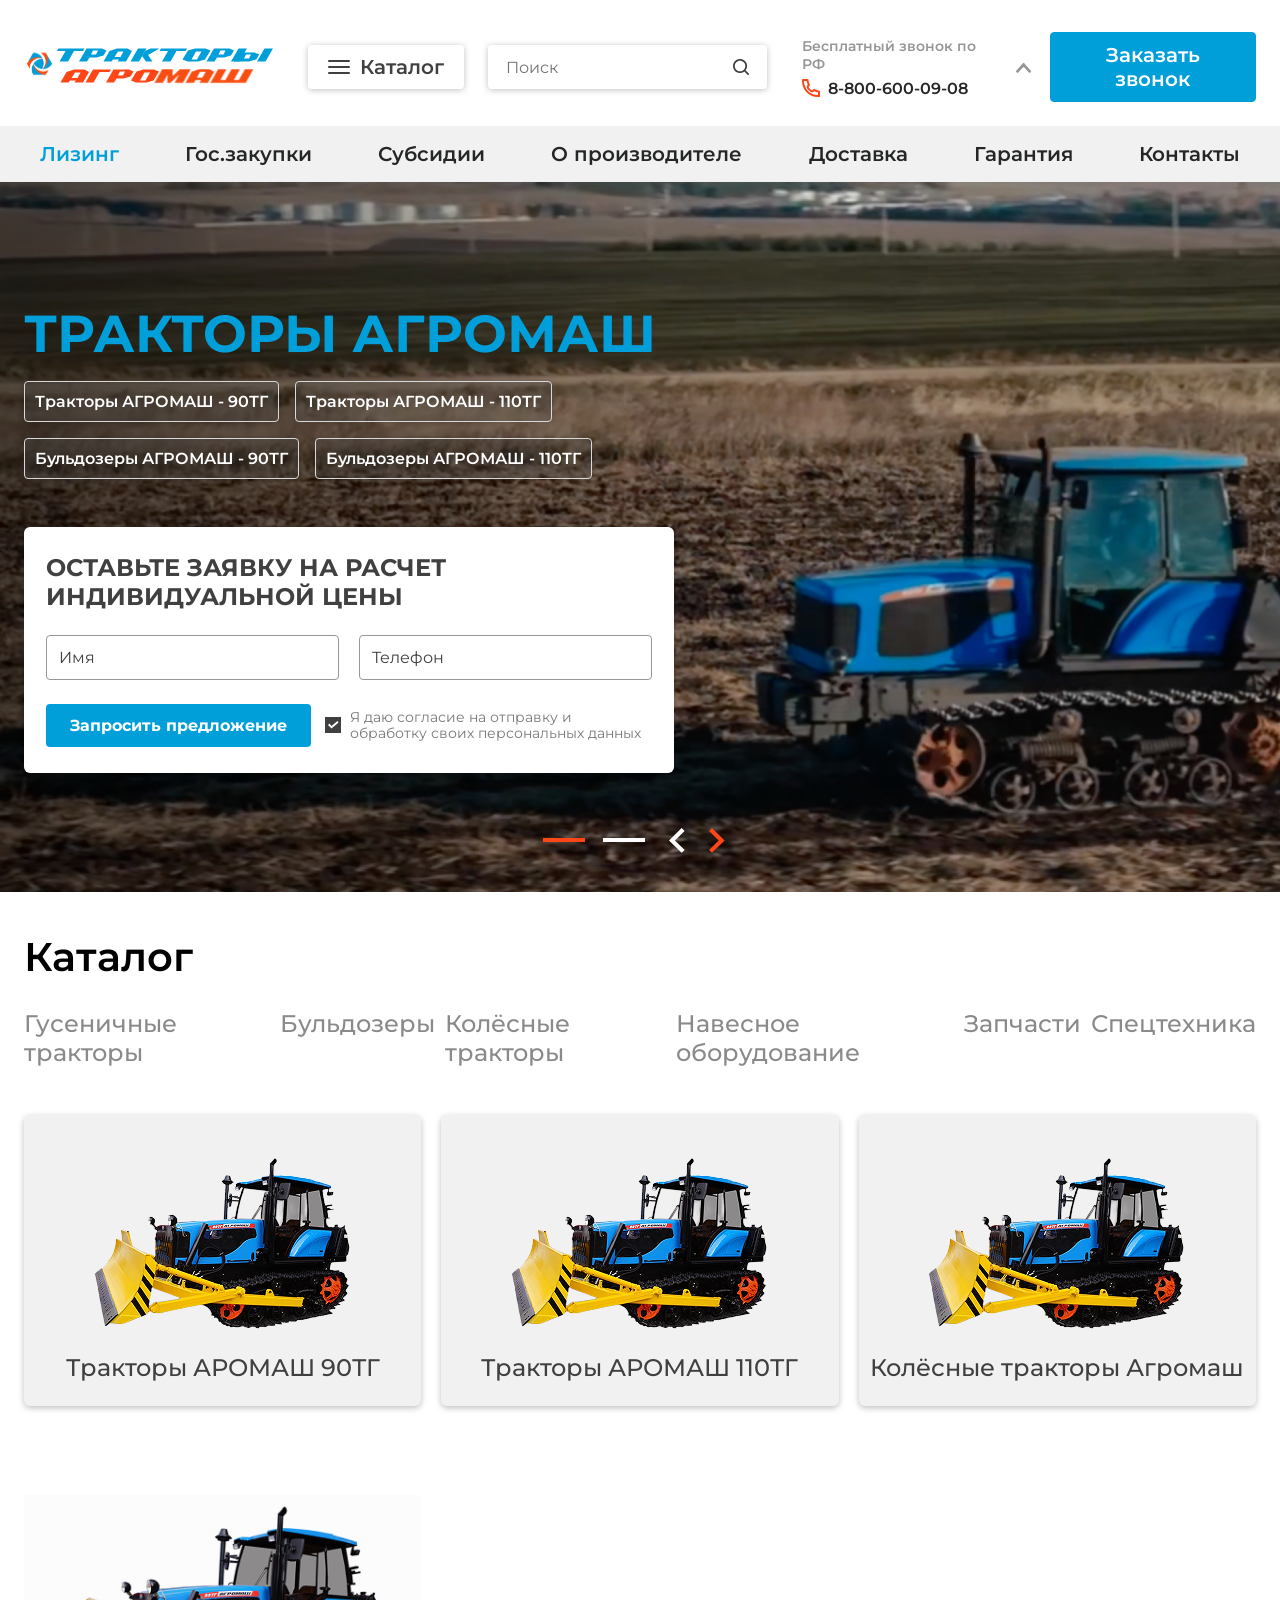
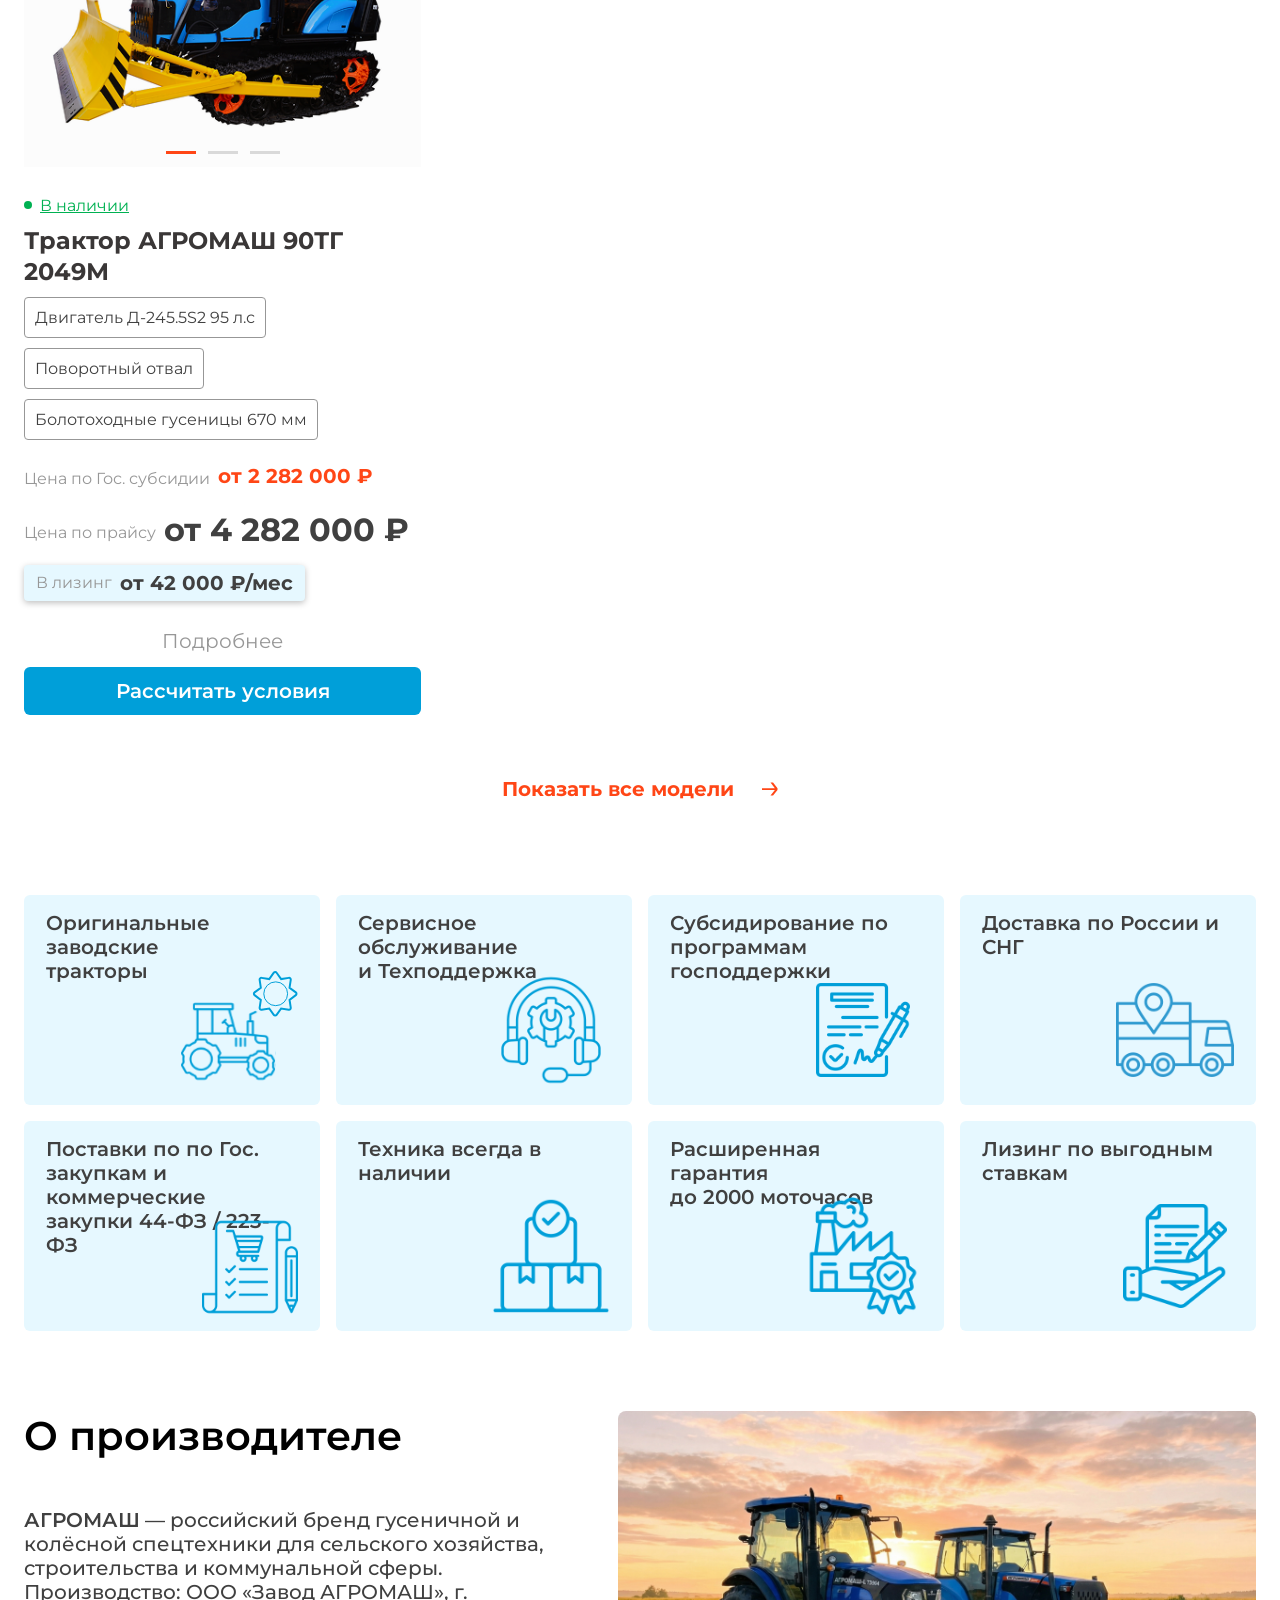
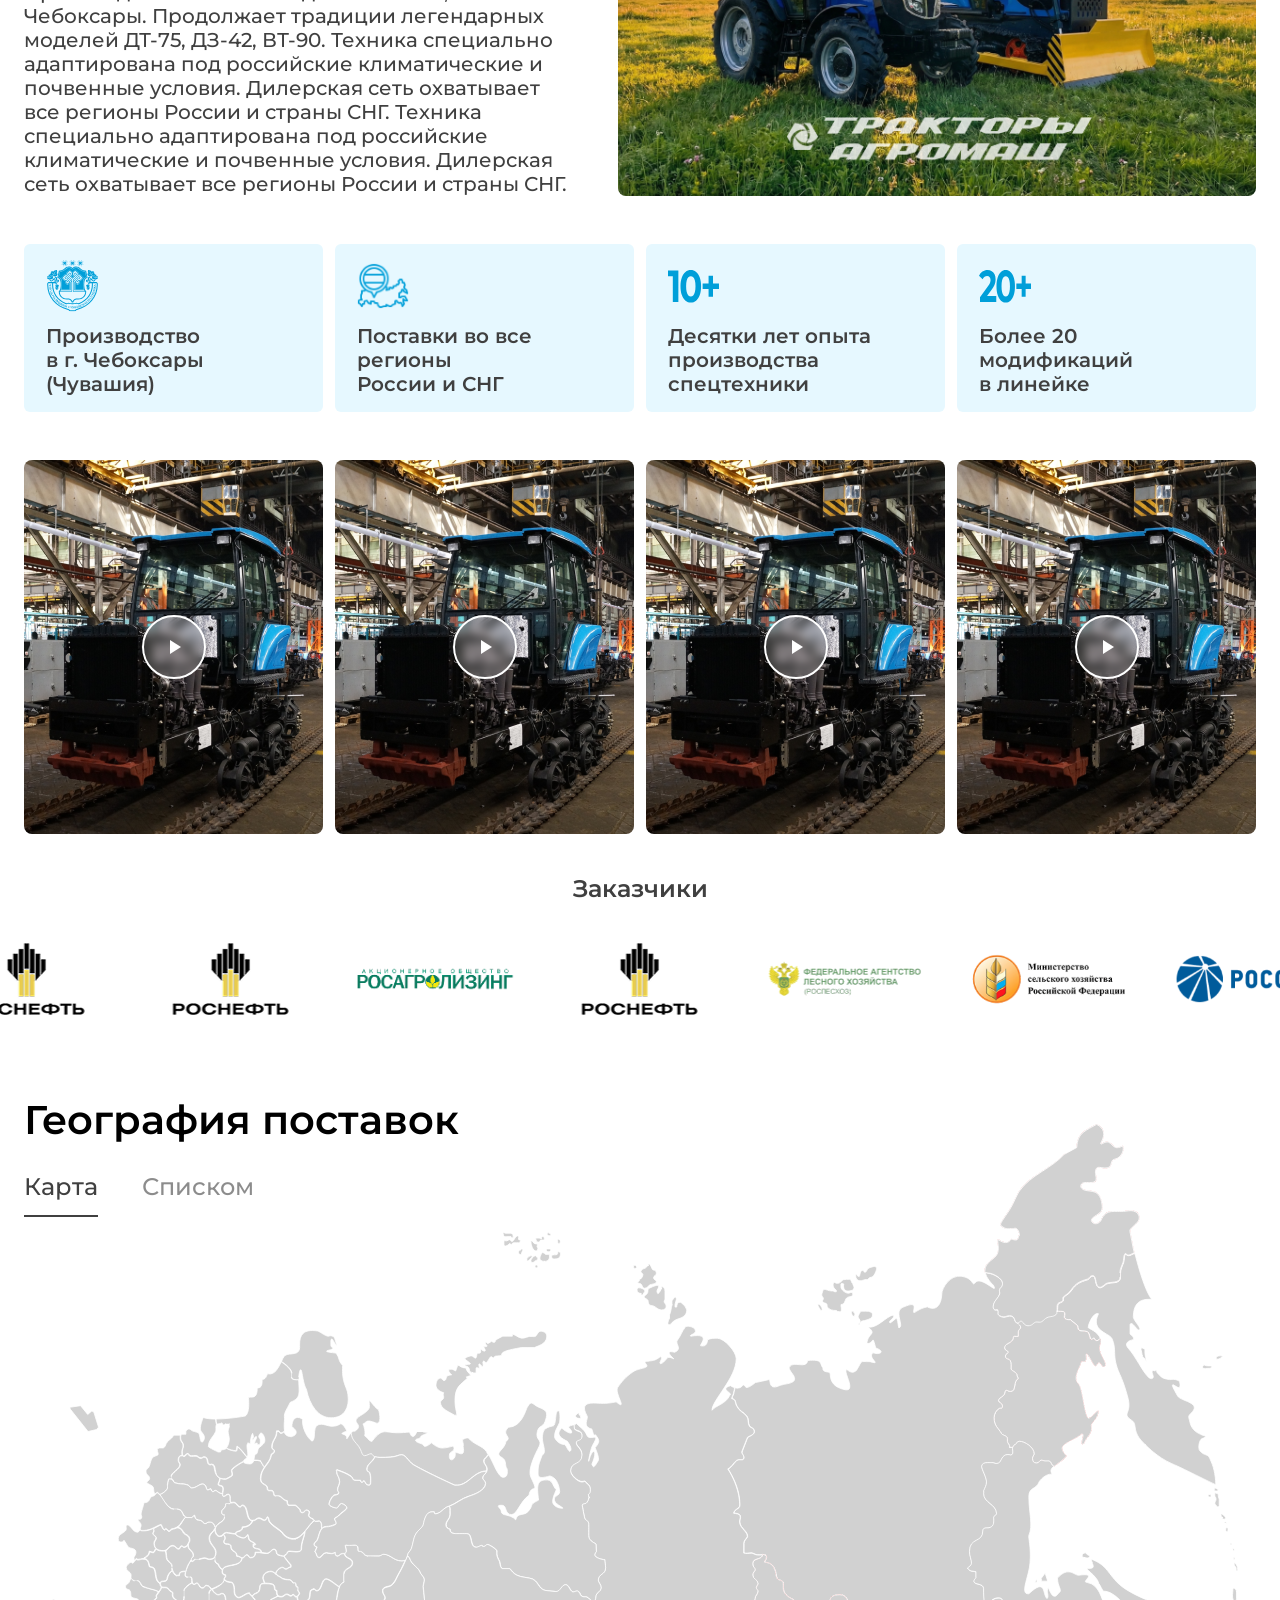
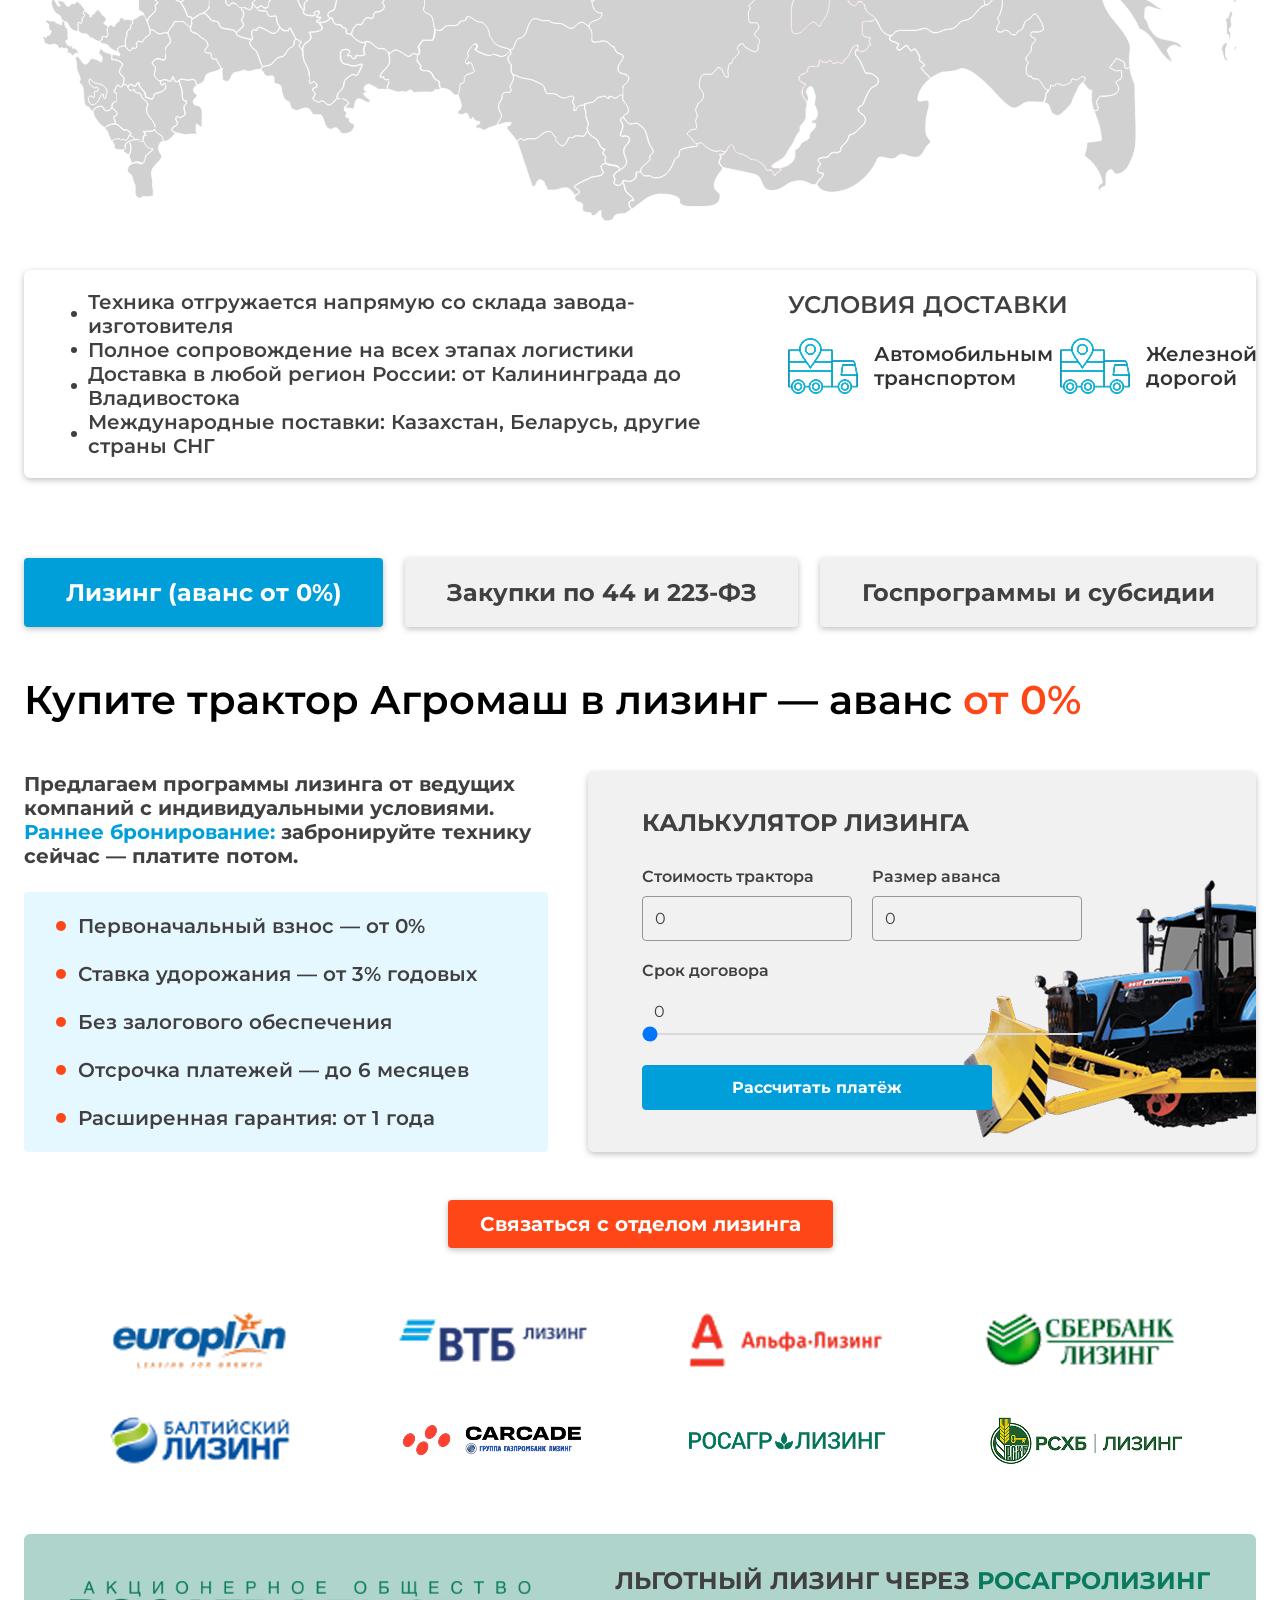
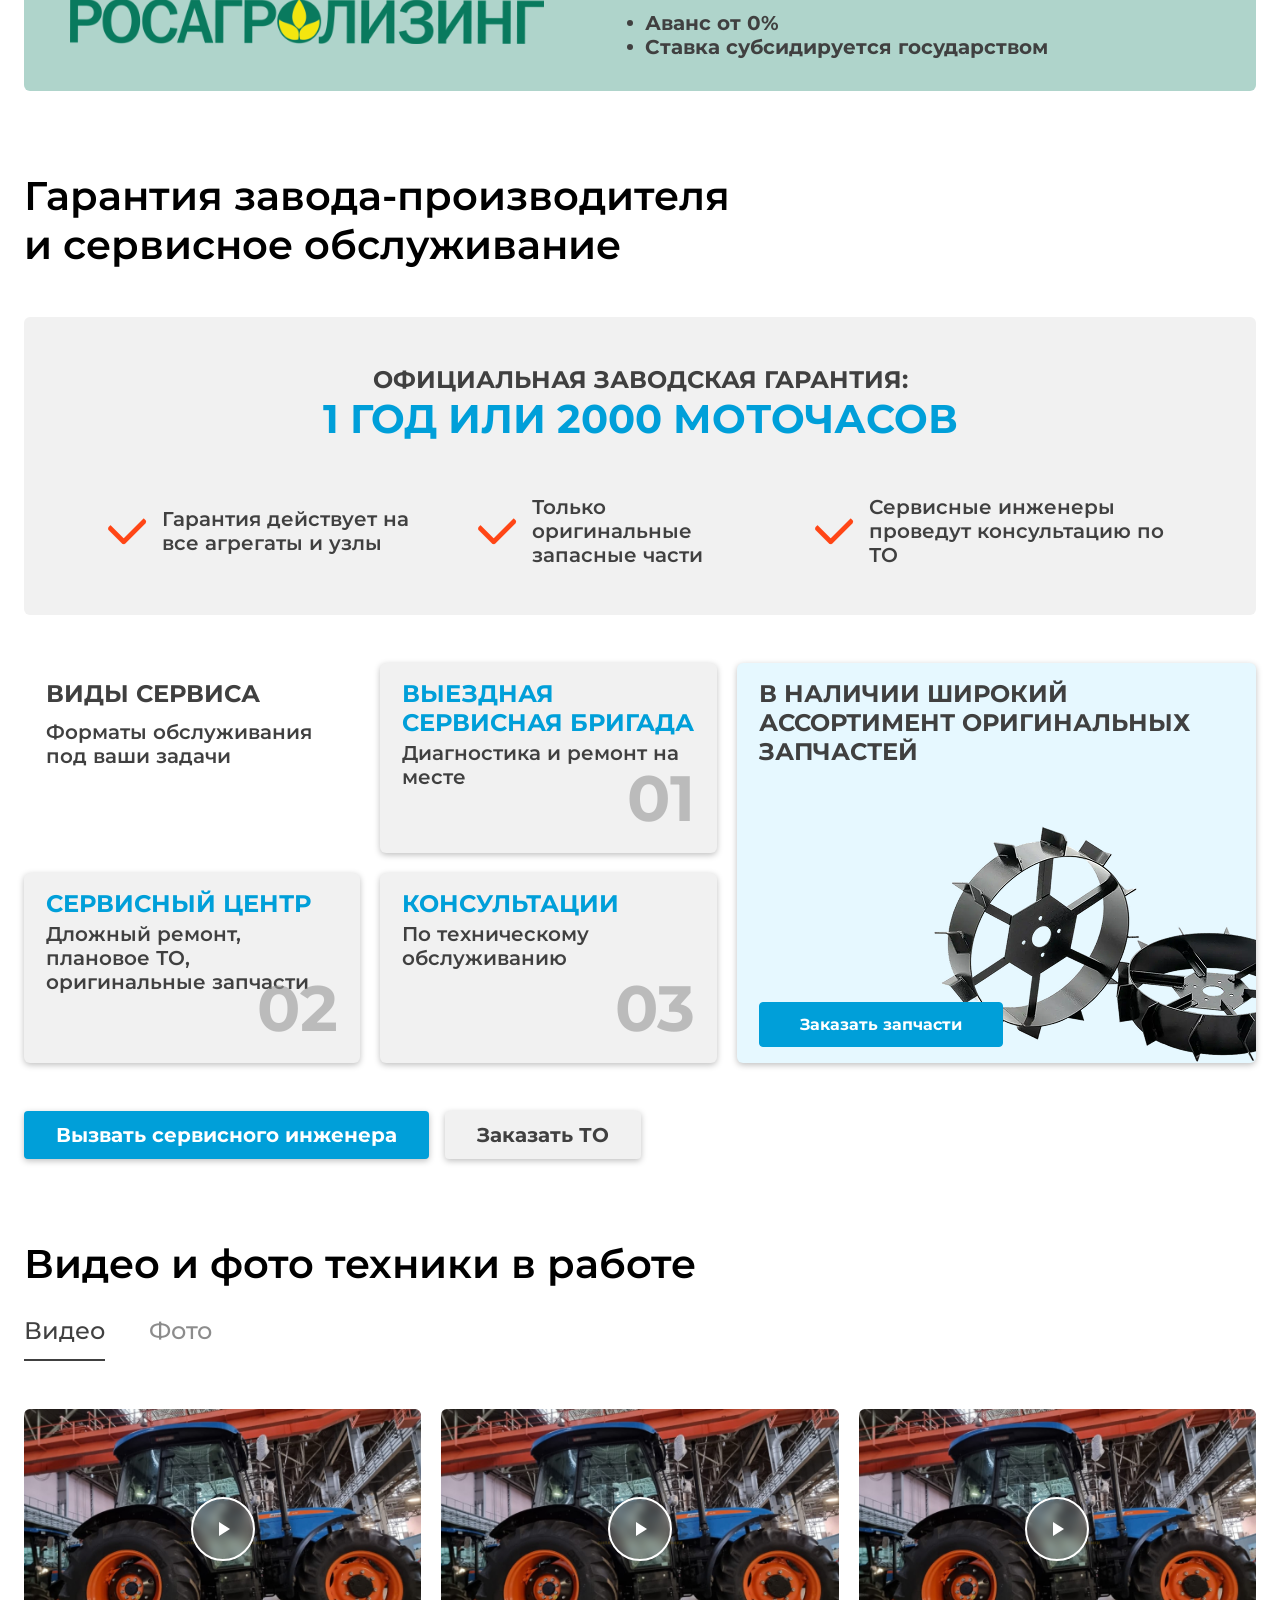
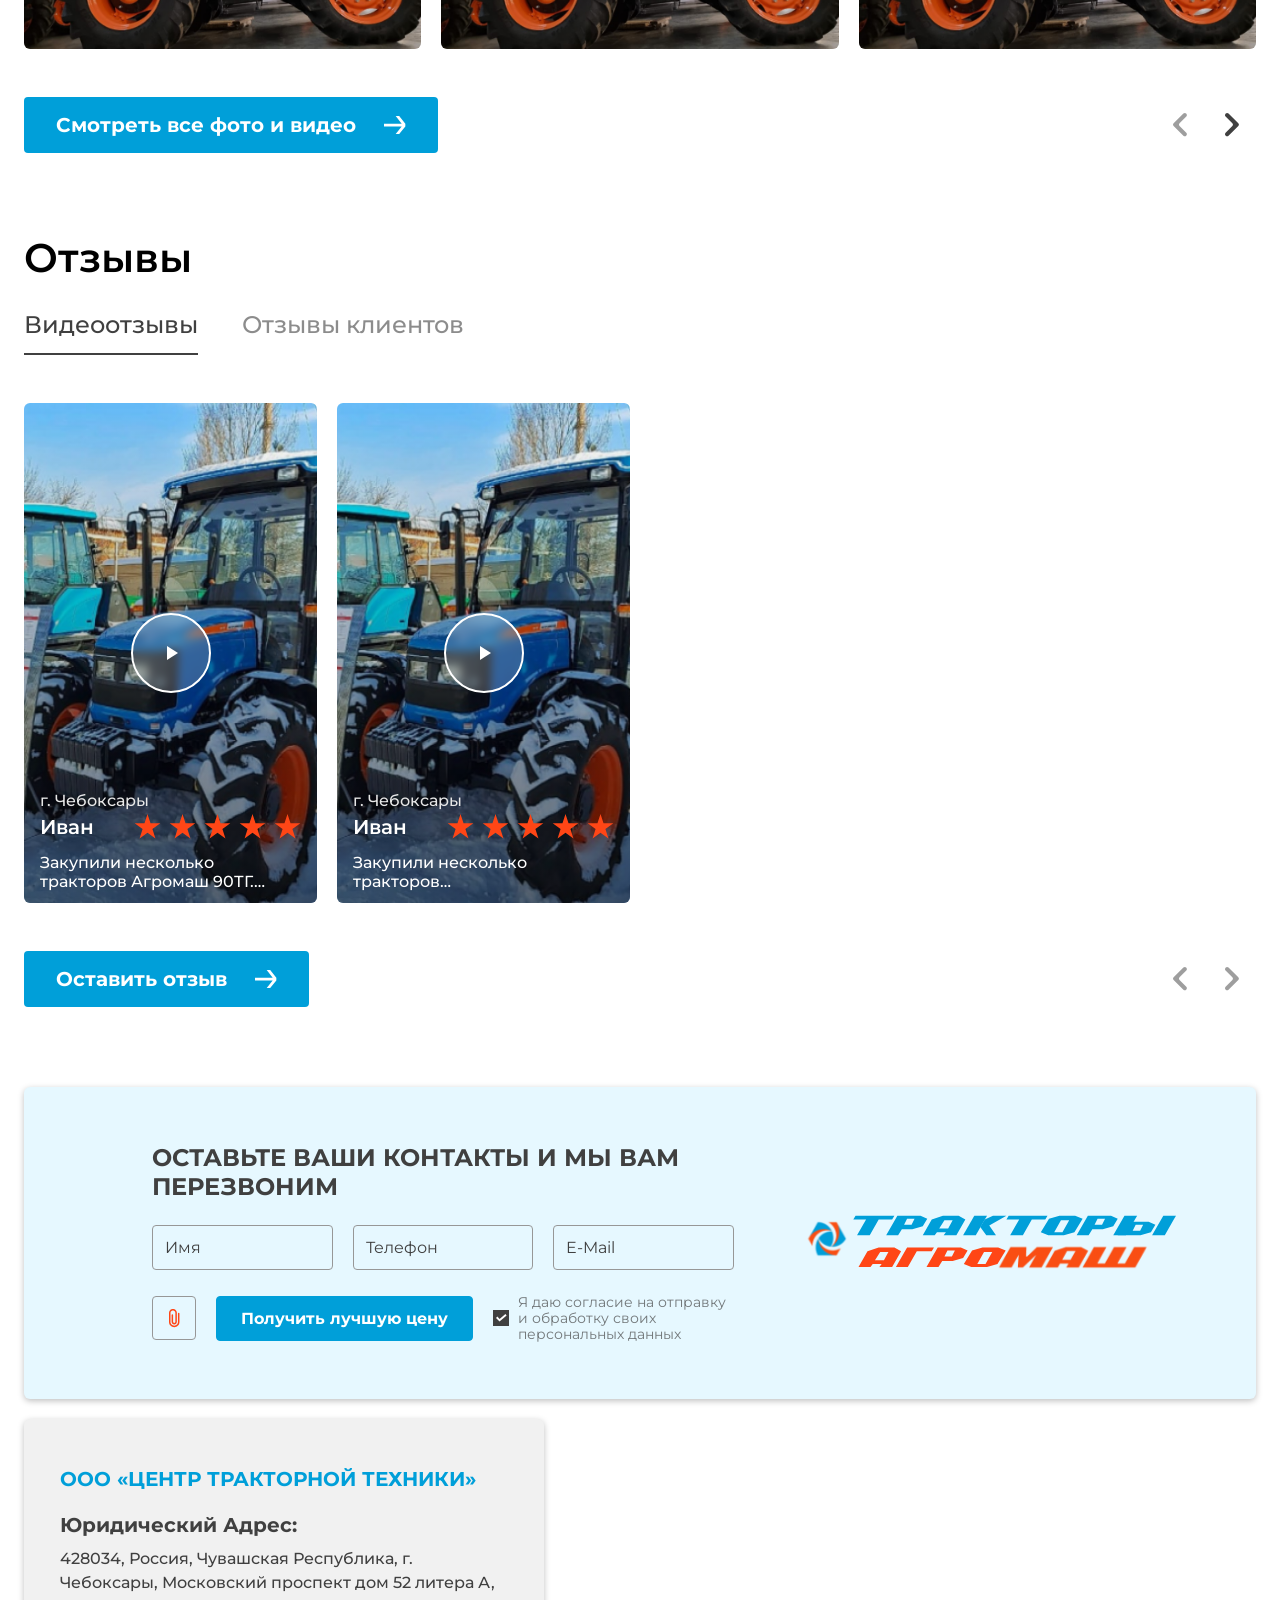
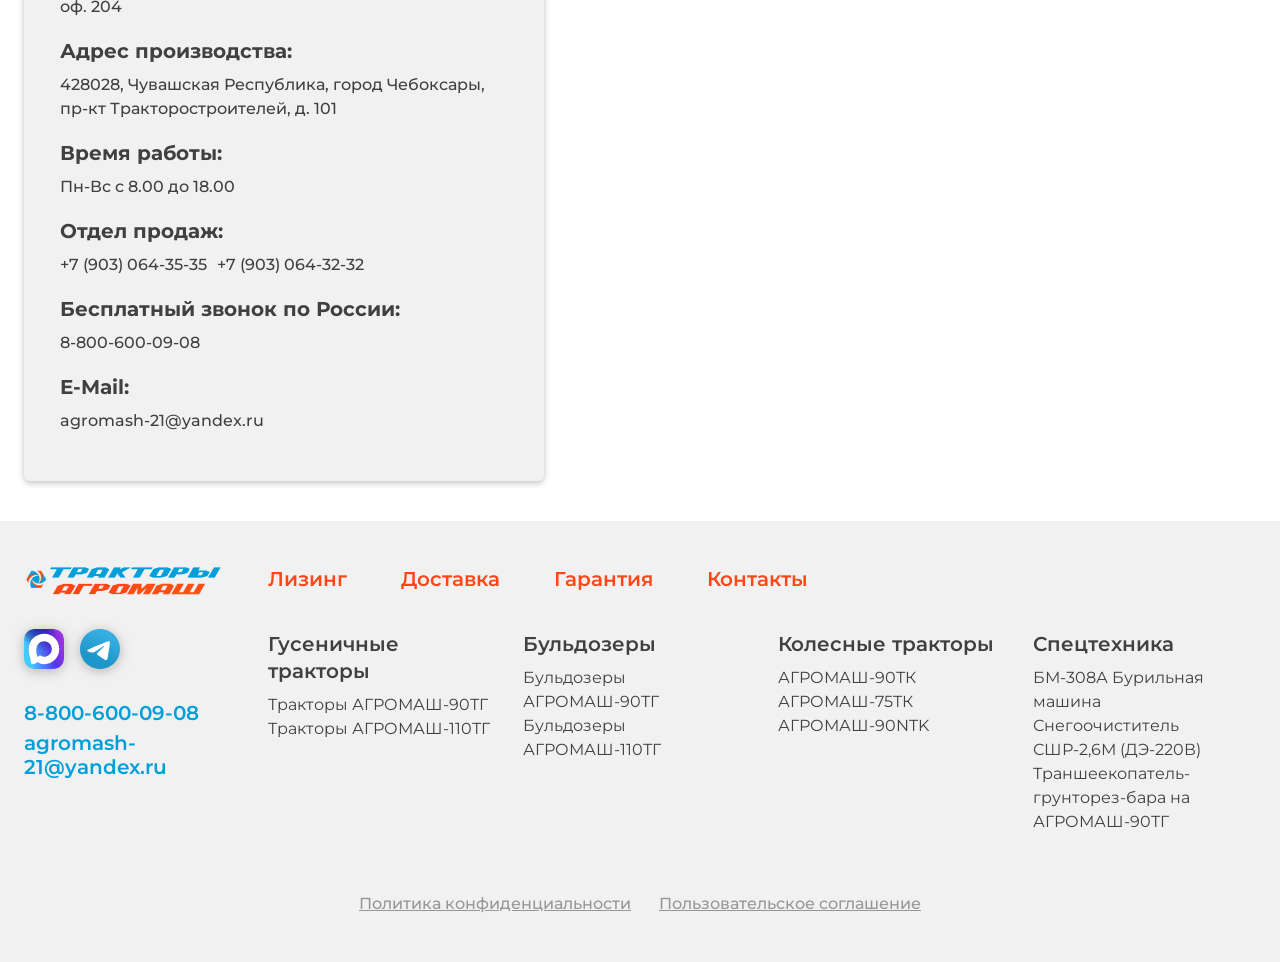
==== index.html @ cf1163f1 "upd 0.4" ====
<!DOCTYPE html>
<html lang="ru">
<head>
    <meta charset="UTF-8">
    <meta name="viewport" content="width=device-width, initial-scale=1.0">
    <title>Главная</title>
    <link rel="stylesheet" href="./assets/libs/swiper-bundle.min.css">
    <link rel="stylesheet" href="./css/main.css">
</head>
<body>
    <header class="header">
        <div class="header__wrapper">
            <div class="header__top">
                <div class="container">
                    <div class="header__top-wrapper">
                        <a href="/" class="header__logo">
                            <img src="./assets/img/icons/header-logo.svg" alt="Логотип">
                        </a>
                        <div class="header__top-middle">
                            <button class="header__catalog-trigger">
                                <div class="header__catalog-trigger-icon">
                                    <span></span>
                                    <span></span>
                                    <span></span>
                                </div>
                                <span class="header__catalog-trigger-text">Каталог</span>
                            </button>
                            <div class="header__search-wrapper">
                                <form action="" class="header-search header-search--desktop">
                                    <input type="text" name="q" placeholder="Поиск" class="header-search__input" autocomplete="off">
                                    <button class="header-search__btn"  type="submit">
                                        <svg width="16" height="16" viewBox="0 0 16 16" fill="none" xmlns="http://www.w3.org/2000/svg">
                                            <path d="M7.03137 12.3046C7.72386 12.3046 8.40956 12.1682 9.04934 11.9032C9.68911 11.6382 10.2704 11.2497 10.7601 10.7601C11.2497 10.2704 11.6382 9.68911 11.9032 9.04934C12.1682 8.40956 12.3046 7.72386 12.3046 7.03137C12.3046 6.33889 12.1682 5.65318 11.9032 5.01341C11.6382 4.37363 11.2497 3.79232 10.7601 3.30266C10.2704 2.813 9.68911 2.42458 9.04934 2.15957C8.40956 1.89457 7.72386 1.75817 7.03137 1.75817C5.63283 1.75817 4.29157 2.31374 3.30266 3.30266C2.31374 4.29157 1.75817 5.63283 1.75817 7.03137C1.75817 8.42991 2.31374 9.77117 3.30266 10.7601C4.29157 11.749 5.63283 12.3046 7.03137 12.3046ZM12.5858 11.3431L15.7321 14.4894C15.816 14.5706 15.8829 14.6676 15.9289 14.7748C15.9749 14.8821 15.999 14.9974 16 15.1141C16.0009 15.2308 15.9786 15.3465 15.9343 15.4545C15.8901 15.5625 15.8247 15.6606 15.7421 15.743C15.6596 15.8255 15.5614 15.8907 15.4534 15.9348C15.3453 15.9789 15.2296 16.0011 15.1129 16C14.9962 15.9989 14.8809 15.9746 14.7737 15.9284C14.6665 15.8823 14.5696 15.8153 14.4886 15.7313L11.3422 12.5849C9.9294 13.6816 8.15175 14.1987 6.37113 14.0308C4.59051 13.863 2.94078 13.0229 1.75778 11.6815C0.574778 10.3401 -0.0525668 8.59834 0.00345308 6.81071C0.059473 5.02308 0.794647 3.32398 2.05931 2.05931C3.32398 0.794647 5.02308 0.059473 6.81071 0.00345308C8.59834 -0.0525668 10.3401 0.574778 11.6815 1.75778C13.0229 2.94078 13.863 4.59051 14.0308 6.37113C14.1987 8.15175 13.6816 9.9294 12.5849 11.3422L12.5858 11.3431Z" />
                                        </svg>
                                    </button>
                                </form>
                            </div>
                        </div>
                        <div class="header__top-right">
                            <div class="header__contacts-wrapper">
                                <div class="header-contacts">
                                    <div class="header-contacts__top">
                                        <div class="header-contacts__item">
                                            <span class="header-contacts__item-label">Бесплатный звонок по РФ</span>
                                            <a href="" class="header-contacts__item-link phone">8-800-600-09-08</a>
                                        </div>
                                        <div class="header-contacts__top-trigger">
                                            <svg width="16" height="10" viewBox="0 0 16 10" fill="none" xmlns="http://www.w3.org/2000/svg">
                                                <path d="M14.5194 9.67608C14.1224 10.1181 13.4297 10.1185 13.0322 9.67689L8.39949 4.53025C8.00226 4.08895 7.31024 4.08895 6.91301 4.53025L2.2803 9.67689C1.88278 10.1185 1.19014 10.1181 0.793095 9.67608L0.256431 9.07858C-0.0849472 8.6985 -0.0849478 8.12222 0.25643 7.74214L6.91228 0.331781C7.30962 -0.110596 8.00288 -0.110596 8.40022 0.331782L15.0561 7.74215C15.3974 8.12222 15.3974 8.6985 15.0561 9.07858L14.5194 9.67608Z" fill="#979797" />
                                            </svg>
                                        </div>
                                    </div>
                                    <div class="header-contacts__dropdown">
                                        <div class="header-contacts__dropdown-wrapper">
                                            <div class="header-contacts__item">
                                                <span class="header-contacts__item-label">Отдел продаж</span>
                                                <a href="" class="header-contacts__item-link phone">+7 (903) 064-35-35</a>
                                                <a href="" class="header-contacts__item-link phone">+7 (903) 064-32-32</a>
                                            </div>
                                            <div class="header-contacts__item">
                                                <span class="header-contacts__item-label">E-Mail</span>
                                                <a href="" class="header-contacts__item-link email">agromash-21@yandex.ru</a>
                                            </div>
                                            <div class="header-contacts__item">
                                                <span class="header-contacts__item-label">Время работы</span>
                                                <span class="header-contacts__item-link time">Пн-Вс  с 8.00 до 18.00</span>
                                            </div>
                                            <ul class="header-social">
                                                <li class="header-social__item">
                                                    <a href="/">
                                                        <img src="./assets/img/icons/logo-max.svg" alt="MAX">
                                                    </a>
                                                </li>
                                                <li class="header-social__item">
                                                    <a href="/">
                                                        <img src="./assets/img/icons/logo-tg.svg" alt="TG">
                                                    </a>
                                                </li>
                                            </ul>
                                        </div>
                                    </div>
                                </div>
                            </div>
                            <button class="header__btn">Заказать звонок</button>
                            <button class="btn-menu">
                                <span></span>
                                <span></span>
                                <span></span>
                            </button>
                        </div>
                    </div>
                    
                    <!-- Menu -->
                    <div class="catalog-menu">
                        <div class="catalog-menu__wrapper">
                            <div class="catalog-menu__side">
                                <ul class="catalog-menu-section">
                                    <li class="catalog-menu-section__item">
                                        <a href="" class="catalog-menu-section__head">
                                            <span class="catalog-menu-section__head-name">Гусеничные тракторы</span>
                                        </a>
                                        <div class="catalog-menu__subsection">
                                            <div class="catalog-menu__subsection-wrapper">
                                                <div class="catalog-menu__subsection-list">
                                                    <div class="catalog-menu-subsection">
                                                        <a href="" class="catalog-menu-subsection__item">
                                                            <div class="catalog-menu-subsection__item-img">
                                                                <img src="./assets/img/other/subsection.png" alt="">
                                                            </div>
                                                            <span class="catalog-menu-subsection__item-name">Трансмиссия</span>
                                                        </a>
                                                        <a href="" class="catalog-menu-subsection__item">
                                                            <div class="catalog-menu-subsection__item-img">
                                                                <img src="./assets/img/other/subsection.png" alt="">
                                                            </div>
                                                            <span class="catalog-menu-subsection__item-name">Трансмиссия</span>
                                                        </a>
                                                    </div>
                                                </div>
                                            </div>
                                        </div>
                                    </li>
                                    <li class="catalog-menu-section__item">
                                        <a href="" class="catalog-menu-section__head">
                                            <span class="catalog-menu-section__head-name">Бульдозеры</span>
                                        </a>
                                        <div class="catalog-menu__subsection">
                                            <div class="catalog-menu__subsection-wrapper">
                                                <div class="catalog-menu__subsection-list">
                                                    
                                                </div>
                                            </div>
                                        </div>
                                    </li>
                                    <li class="catalog-menu-section__item">
                                        <a href="" class="catalog-menu-section__head">
                                            <span class="catalog-menu-section__head-name">Колёсные тракторы</span>
                                        </a>
                                        <div class="catalog-menu__subsection">
                                            <div class="catalog-menu__subsection-wrapper">
                                                <div class="catalog-menu__subsection-list">
                                                    
                                                </div>
                                            </div>
                                        </div>
                                    </li>
                                    <li class="catalog-menu-section__item">
                                        <a href="" class="catalog-menu-section__head">
                                            <span class="catalog-menu-section__head-name">Навесное оборудование</span>
                                        </a>
                                        <div class="catalog-menu__subsection">
                                            <div class="catalog-menu__subsection-wrapper">
                                                <div class="catalog-menu__subsection-list">
                                                    
                                                </div>
                                            </div>
                                        </div>
                                    </li>
                                    <li class="catalog-menu-section__item">
                                        <a href="" class="catalog-menu-section__head">
                                            <span class="catalog-menu-section__head-name">Запчасти</span>
                                        </a>
                                        <div class="catalog-menu__subsection">
                                            <div class="catalog-menu__subsection-wrapper">
                                                <div class="catalog-menu__subsection-list">
                                                    
                                                </div>
                                            </div>
                                        </div>
                                    </li>
                                    <li class="catalog-menu-section__item">
                                        <a href="" class="catalog-menu-section__head">
                                            <span class="catalog-menu-section__head-name">Спецтехника</span>
                                        </a>
                                        <div class="catalog-menu__subsection">
                                            <div class="catalog-menu__subsection-wrapper">
                                                <div class="catalog-menu__subsection-list">
                                                    
                                                </div>
                                            </div>
                                        </div>
                                    </li>
                                </ul>
                            </div>
                            <div class="catalog-menu__subsection catalog-menu__subsection--main">
                                <div class="catalog-menu__subsection-wrapper">
                                    <div class="catalog-menu__subsection-list">
                                        <div class="catalog-menu-subsection catalog-menu-subsection--main">
                                            <a href="" class="catalog-menu-subsection__item">
                                                <div class="catalog-menu-subsection__item-img">
                                                    <img src="./assets/img/other/menu-section-1.png" alt="">
                                                </div>
                                                <span class="catalog-menu-subsection__item-name">Трансмиссия1</span>
                                            </a>
                                            <a href="" class="catalog-menu-subsection__item">
                                                <div class="catalog-menu-subsection__item-img">
                                                    <img src="./assets/img/other/menu-section-2.png" alt="">
                                                </div>
                                                <span class="catalog-menu-subsection__item-name">Трансмиссия2</span>
                                            </a>
                                            <a href="" class="catalog-menu-subsection__item">
                                                <div class="catalog-menu-subsection__item-img">
                                                    <img src="./assets/img/other/menu-section-3.png" alt="">
                                                </div>
                                                <span class="catalog-menu-subsection__item-name">Трансмиссия2</span>
                                            </a>
                                        </div>
                                    </div>
                                </div>
                            </div>
                        </div>
                    </div>
                </div>
            </div>
            <div class="header__bottom">
                <div class="container">
                    <nav class="menu">
                        <ul class="menu-nav">
                            <li class="menu-nav__item">
                                <a href="" class="menu-nav__link menu-nav__link--active">Лизинг</a>
                            </li>
                            <li class="menu-nav__item">
                                <a href="" class="menu-nav__link">Гос.закупки</a>
                            </li>
                            <li class="menu-nav__item">
                                <a href="" class="menu-nav__link">Субсидии</a>
                            </li>
                            <li class="menu-nav__item">
                                <a href="" class="menu-nav__link">О производителе</a>
                            </li>
                            <li class="menu-nav__item">
                                <a href="" class="menu-nav__link">Доставка</a>
                            </li>
                            <li class="menu-nav__item">
                                <a href="" class="menu-nav__link">Гарантия</a>
                            </li>
                            <li class="menu-nav__item">
                                <a href="" class="menu-nav__link">Контакты</a>
                            </li>
                        </ul>
                    </nav>
                </div>
            </div>

        </div>
    </header>

    <main class="main">
        <section>
            <div class="hero">
                <div class="swiper hero-swiper">
                    <div class="swiper-wrapper hero-swiper__wrapper">
                        <div class="swiper-slide hero-swiper__slide">
                            <div class="hero__inner">
                                <div class="container">
                                    <div class="hero__content">
                                        <h2 class="hero__title">Тракторы АГРОМАШ</h2>
                                        <div class="hero__content-wrapper">
                                            <div class="hero__list-wrapper">
                                                <ul class="hero-list">
                                                    <li class="hero-list__item">
                                                        <a href="#" class="hero-list__link">
                                                            <span class="hero-list__link-text">Тракторы АГРОМАШ - 90ТГ</span>
                                                        </a>
                                                    </li>
                                                    <li class="hero-list__item">
                                                        <a href="#" class="hero-list__link">
                                                            <span class="hero-list__link-text">Тракторы АГРОМАШ - 110ТГ</span>
                                                        </a>
                                                    </li>
                                                    <li class="hero-list__item">
                                                        <a href="#" class="hero-list__link">
                                                            <span class="hero-list__link-text">Бульдозеры АГРОМАШ - 90ТГ</span>
                                                        </a>
                                                    </li>
                                                    <li class="hero-list__item">
                                                        <a href="#" class="hero-list__link">
                                                            <span class="hero-list__link-text">Бульдозеры АГРОМАШ - 110ТГ</span>
                                                        </a>
                                                    </li>
                                                </ul>
                                            </div>
                                            <div class="hero__form">
                                                <form action="#" class="hero-form">
                                                    <h3 class="hero-form__title">Оставьте заявку на расчет индивидуальной цены</h3>
                                                    <div class="hero-form__wrapper">
                                                        <div class="hero-form__item">
                                                            <input type="email" class="input hero-form__input" placeholder="Имя">
                                                        </div>
                                                        <div class="hero-form__item">
                                                            <input type="email" class="input hero-form__input" placeholder="Телефон">
                                                        </div>
                                                    </div>
                                                    <div class="hero-form__bottom">
                                                        <button class="hero-form__btn">Запросить предложение</button>
                                                        <div class="hero-form__checkbox">
                                                            <label class="checkbox">
                                                                <input type="checkbox" checked>
                                                                <span>Я даю согласие на отправку и обработку своих персональных данных</span>
                                                            </label>
                                                        </div>
                                                    </div>
                                                </form>
                                            </div>
                                        </div>
                                    </div>
                                </div>
                            </div>
                        </div>
                        <div class="swiper-slide hero-swiper__slide">
                            <div class="hero__inner">
                                <div class="container">
                                    <div class="hero__content">
                                        <h2 class="hero__title">Тракторы АГРОМАШ</h2>
                                        <div class="hero__content-wrapper">
                                            <div class="hero__list-wrapper">
                                                <ul class="hero-list">
                                                    <li class="hero-list__item">
                                                        <a href="#" class="hero-list__link">
                                                            <span class="hero-list__link-text">Тракторы АГРОМАШ - 90ТГ</span>
                                                        </a>
                                                    </li>
                                                    <li class="hero-list__item">
                                                        <a href="#" class="hero-list__link">
                                                            <span class="hero-list__link-text">Тракторы АГРОМАШ - 110ТГ</span>
                                                        </a>
                                                    </li>
                                                    <li class="hero-list__item">
                                                        <a href="#" class="hero-list__link">
                                                            <span class="hero-list__link-text">Бульдозеры АГРОМАШ - 90ТГ</span>
                                                        </a>
                                                    </li>
                                                    <li class="hero-list__item">
                                                        <a href="#" class="hero-list__link">
                                                            <span class="hero-list__link-text">Бульдозеры АГРОМАШ - 110ТГ</span>
                                                        </a>
                                                    </li>
                                                </ul>
                                            </div>
                                            <div class="hero__form">
                                                <form action="#" class="hero-form">
                                                    <h3 class="hero-form__title">Оставьте заявку на расчет индивидуальной цены</h3>
                                                    <div class="hero-form__wrapper">
                                                        <div class="hero-form__item">
                                                            <input type="email" class="input hero-form__input" placeholder="Имя">
                                                        </div>
                                                        <div class="hero-form__item">
                                                            <input type="email" class="input hero-form__input" placeholder="Телефон">
                                                        </div>
                                                    </div>
                                                    <div class="hero-form__bottom">
                                                        <button class="hero-form__btn">Запросить предложение</button>
                                                        <div class="hero-form__checkbox">
                                                            <label class="checkbox">
                                                                <input type="checkbox" checked>
                                                                <span>Я даю согласие на отправку и обработку своих персональных данных</span>
                                                            </label>
                                                        </div>
                                                    </div>
                                                </form>
                                            </div>
                                        </div>
                                    </div>
                                </div>
                            </div>
                        </div>
                    </div>

                    <div class="hero-swiper__bottom">
                        <div class="swiper-pagination hero-swiper-pagination"></div>
                        <div class="hero-swiper__bottom-group">
                            <div class="hero-swiper-btn hero-swiper-btn--prev">
                                <svg width="16" height="25" viewBox="0 0 16 25" fill="none" xmlns="http://www.w3.org/2000/svg">
                                    <path d="M15.6229 21.9215L5.96663 12.4201L15.6229 2.91872L12.6501 0L0 12.4201L12.6501 24.8402L15.6229 21.9215Z" />
                                </svg>
                            </div>
                            <div class="hero-swiper-btn hero-swiper-btn--next">
                                <svg width="16" height="25" viewBox="0 0 16 25" fill="none" xmlns="http://www.w3.org/2000/svg">
                                    <path d="M0.000168111 2.91873L9.65641 12.4201L0.000168111 21.9215L2.97294 24.8402L15.623 12.4201L2.97294 1.90735e-06L0.000168111 2.91873Z" />
                                </svg>
                            </div>
                        </div>
                    </div>
                </div>
            </div>
        </section>

        <section class="section">
            <div class="container">
                <h2>Каталог</h2>
                <div class="container__inner">
                    <div class="main-sections">
                        <div class="main-sections__wrapper">
                            <div class="main-sections__top">
                                <ul class="main-sections__list">
                                    <li class="main-sections__item">
                                        <a href="#" class="main-sections__link">
                                            <span class="main-sections__link-text">Гусеничные тракторы</span>
                                        </a>
                                    </li>
                                    <li class="main-sections__item">
                                        <a href="#" class="main-sections__link">
                                            <span class="main-sections__link-text">Бульдозеры</span>
                                        </a>
                                    </li>
                                    <li class="main-sections__item">
                                        <a href="#" class="main-sections__link">
                                            <span class="main-sections__link-text">Колёсные тракторы</span>
                                        </a>
                                    </li>
                                    <li class="main-sections__item">
                                        <a href="#" class="main-sections__link">
                                            <span class="main-sections__link-text">Навесное оборудование</span>
                                        </a>
                                    </li>
                                    <li class="main-sections__item">
                                        <a href="#" class="main-sections__link">
                                            <span class="main-sections__link-text">Запчасти </span>
                                        </a>
                                    </li>
                                    <li class="main-sections__item">
                                        <a href="#" class="main-sections__link">
                                            <span class="main-sections__link-text">Спецтехника</span>
                                        </a>
                                    </li>
                                </ul>
                            </div>
                            <div class="main-sections__content">
                                <a href="" class="section-card">
                                    <div class="section-card__image">
                                        <img src="../assets/img/other/section-card.png" alt="">
                                    </div>
                                    <span class="section-card__text">Тракторы АРОМАШ 90ТГ</span>
                                </a>
                                <a href="" class="section-card">
                                    <div class="section-card__image">
                                        <img src="../assets/img/other/section-card.png" alt="">
                                    </div>
                                    <span class="section-card__text">Тракторы АРОМАШ 110ТГ</span>
                                </a>
                                <a href="" class="section-card">
                                    <div class="section-card__image">
                                        <img src="../assets/img/other/section-card.png" alt="">
                                    </div>
                                    <span class="section-card__text">Колёсные тракторы Агромаш</span>
                                </a>
                            </div>
                        </div>
                    </div>
                </div>
            </div>
        </section>

        <!-- Catalog Block -->
        <section class="section">
            <div class="container">
                <div class="catalog">
                    <div class="catalog__grid">
                        <!-- Card 1 -->
                        <div class="catalog-card">
                            <div class="catalog-card__gallery">
                                <div class="catalog-card__images">
                                    <img src="../assets/img/other/catalog-card.png" alt="Трактор АГРОМАШ 90ТГ 2049М" class="catalog-card__image catalog-card__image--active">
                                    <img src="../assets/img/other/catalog-card.png" alt="Вид сбоку" class="catalog-card__image">
                                    <img src="../assets/img/other/catalog-card.png" alt="Вид сзади" class="catalog-card__image">
                                </div>
                                <div class="catalog-card__zones">
                                    <div class="catalog-card__zone" data-index="0"></div>
                                    <div class="catalog-card__zone" data-index="1"></div>
                                    <div class="catalog-card__zone" data-index="2"></div>
                                </div>
                                <div class="catalog-card__pagination">
                                    <div class="catalog-card__dot catalog-card__dot--active"></div>
                                    <div class="catalog-card__dot"></div>
                                    <div class="catalog-card__dot"></div>
                                </div>
                            </div>
                            <div class="catalog-card__body">
                                <div class="catalog-card__top">
                                    <div class="catalog-card__status">В наличии</div>
                                    <h3 class="catalog-card__title">Трактор АГРОМАШ 90ТГ 2049М</h3>
                                    <ul class="catalog-card__features">
                                        <li class="catalog-card__feature">Двигатель Д-245.5S2 95 л.с</li>
                                        <li class="catalog-card__feature">Поворотный отвал</li>
                                        <li class="catalog-card__feature">Болотоходные гусеницы 670 мм</li>
                                    </ul>
                                </div>
                                <div class="catalog-card__prices">
                                    <div class="catalog-card__price-item">
                                        <p class="catalog-card__price-item-wrap">
                                            <span class="catalog-card__price-label">Цена по Гос. субсидии</span>
                                            <span class="catalog-card__price-value catalog-card__price-value--accent">от 2 282 000 ₽</span>
                                        </p>
                                    </div>
                                    <div class="catalog-card__price-item catalog-card__price-item--main">
                                        <p class="catalog-card__price-item-wrap">
                                            <span class="catalog-card__price-label">Цена по прайсу</span>
                                            <span class="catalog-card__price-value">от 4 282 000 ₽</span>
                                        </p>
                                    </div>
                                    <div class="catalog-card__leasing">
                                        <span class="catalog-card__leasing-label">В лизинг</span>
                                        <span class="catalog-card__leasing-value">от 42 000 ₽/мес</span>
                                    </div>
                                </div>
                                <div class="catalog-card__footer">
                                    <a href="#" class="catalog-card__more">Подробнее</a>
                                    <button class="btn catalog-card__btn">Рассчитать условия</button>
                                </div>
                            </div>
                        </div>
                    </div>
                    <div class="catalog__footer">
                        <a href="#" class="catalog__show-all">
                            Показать все модели
                            <svg width="22" height="18" viewBox="0 0 22 18" fill="none" xmlns="http://www.w3.org/2000/svg">
                                <path d="M0 7.81842V10.4851H17.6906L11.6906 18H15.1906L21.3333 10.4851V7.81842L15.1906 0H11.6906L17.6906 7.81842H0Z" fill="#FF4616" />
                            </svg>
                        </a>
                    </div>
                </div>
            </div>
        </section>

        <!-- Features Block -->
        <section class="section">
            <div class="container">
                <div class="features">
                    <div class="features__grid">
                        <div class="features-card">
                            <h3 class="features-card__title">Оригинальные заводские<br>тракторы</h3>
                            <img src="../assets/img/icons/feature-1.svg" alt="" class="features-card__icon">
                        </div>
                        <div class="features-card">
                            <h3 class="features-card__title">Сервисное обслуживание<br>и Техподдержка</h3>
                            <img src="../assets/img/icons/feature-2.svg" alt="" class="features-card__icon">
                        </div>
                        <div class="features-card">
                            <h3 class="features-card__title">Субсидирование по<br>программам господдержки</h3>
                            <img src="../assets/img/icons/feature-3.svg" alt="" class="features-card__icon">
                        </div>
                        <div class="features-card">
                            <h3 class="features-card__title">Доставка по России и СНГ</h3>
                            <img src="../assets/img/icons/feature-4.svg" alt="" class="features-card__icon">
                        </div>
                        <div class="features-card">
                            <h3 class="features-card__title">Поставки по по Гос.<br>закупкам и коммерческие<br>закупки 44-ФЗ / 223-ФЗ</h3>
                            <img src="../assets/img/icons/feature-5.svg" alt="" class="features-card__icon">
                        </div>
                        <div class="features-card">
                            <h3 class="features-card__title">Техника всегда в наличии</h3>
                            <img src="../assets/img/icons/feature-6.svg" alt="" class="features-card__icon">
                        </div>
                        <div class="features-card">
                            <h3 class="features-card__title">Расширенная гарантия<br>до 2000 моточасов</h3>
                            <img src="../assets/img/icons/feature-7.svg" alt="" class="features-card__icon">
                        </div>
                        <div class="features-card">
                            <h3 class="features-card__title">Лизинг по выгодным<br>ставкам</h3>
                            <img src="../assets/img/icons/feature-8.svg" alt="" class="features-card__icon">
                        </div>
                    </div>
                </div>
            </div>
        </section>

        <!-- о производителе -->
        <section class="section">
            <div class="container">
                <div class="about">
                    <div class="about__top">
                        <div class="about__top-left">
                            <h2>О производителе</h2>
                            <div class="about__top-text">
                                <p>
                                    <span>АГРОМАШ</span> — российский бренд гусеничной и колёсной спецтехники для сельского хозяйства, строительства и коммунальной сферы.
                                    Производство: ООО «Завод АГРОМАШ», г. Чебоксары.
                                    Продолжает традиции легендарных моделей ДТ-75, ДЗ-42, ВТ-90.
                                    Техника специально адаптирована под российские климатические и почвенные условия.
                                    Дилерская сеть охватывает все регионы России и страны СНГ. Техника специально адаптирована под российские климатические и почвенные условия.
                                    Дилерская сеть охватывает все регионы России и страны СНГ.
                                </p>
                            </div>
                        </div>
                        <div class="about__top-right">
                            <img src="./assets/img/other/about-img.png" alt="Тракторы АГРОМАШ" class="about__top-image">
                        </div>
                    </div>

                    <div class="about__stats">
                        <div class="about-stat">
                            <img src="../assets/img/icons/about-stats-1.svg" alt="" class="about-stat__icon">
                            <p class="about-stat__text">Производство<br>в г. Чебоксары (Чувашия)</p>
                        </div>
                        <div class="about-stat">
                            <img src="../assets/img/icons/about-stats-2.svg" alt="" class="about-stat__icon">
                            <p class="about-stat__text">Поставки во все регионы<br>России и СНГ</p>
                        </div>
                        <div class="about-stat">
                            <img src="../assets/img/icons/about-stats-3.svg" alt="" class="about-stat__icon">
                            <p class="about-stat__text">Десятки лет опыта<br>производства спецтехники</p>
                        </div>
                        <div class="about-stat">
                            <img src="../assets/img/icons/about-stats-4.svg" alt="" class="about-stat__icon">
                            <p class="about-stat__text">Более 20 модификаций<br>в линейке</p>
                        </div>
                    </div>

                    <div class="about__media">
                        <div class="about-video">
                            <img src="../assets/img/other/about-video.png" alt="" class="about-video__thumb">
                            <button class="about-video__play">
                                <svg viewBox="0 0 24 24" xmlns="http://www.w3.org/2000/svg"><path d="M8 5v14l11-7z"/></svg>
                            </button>
                        </div>
                        <div class="about-video">
                            <img src="../assets/img/other/about-video.png" alt="" class="about-video__thumb">
                            <button class="about-video__play">
                                <svg viewBox="0 0 24 24" xmlns="http://www.w3.org/2000/svg"><path d="M8 5v14l11-7z"/></svg>
                            </button>
                        </div>
                        <div class="about-video">
                            <img src="../assets/img/other/about-video.png" alt="" class="about-video__thumb">
                            <button class="about-video__play">
                                <svg viewBox="0 0 24 24" xmlns="http://www.w3.org/2000/svg"><path d="M8 5v14l11-7z"/></svg>
                            </button>
                        </div>
                        <div class="about-video">
                            <img src="../assets/img/other/about-video.png" alt="" class="about-video__thumb">
                            <button class="about-video__play">
                                <svg viewBox="0 0 24 24" xmlns="http://www.w3.org/2000/svg"><path d="M8 5v14l11-7z"/></svg>
                            </button>
                        </div>
                    </div>
                </div>
            </div>
        </section>

        <!-- Партнеры -->
        <section>
            <div class="partners">
                <h2 class="partners__title">Заказчики</h2>
                <div class="partners__wrapper">
                    <div class="swiper partners-swiper">
                        <div class="swiper-wrapper">
                            <div class="swiper-slide partners-swiper__slide"><img src="../assets/img/other/partners-1.png" alt="Газпром" class="partners-swiper__icon"></div>
                            <div class="swiper-slide partners-swiper__slide"><img src="../assets/img/other/partners-2.png" alt="Минсельхоз" class="partners-swiper__icon"></div>
                            <div class="swiper-slide partners-swiper__slide"><img src="../assets/img/other/partners-3.png" alt="Росагролизинг" class="partners-swiper__icon"></div>
                            <div class="swiper-slide partners-swiper__slide"><img src="../assets/img/other/partners-4.png" alt="Рослесхоз" class="partners-swiper__icon"></div>
                            <div class="swiper-slide partners-swiper__slide"><img src="../assets/img/other/partners-5.png" alt="Россети" class="partners-swiper__icon"></div>
                            <div class="swiper-slide partners-swiper__slide"><img src="../assets/img/other/partners-1.png" alt="Роснефть" class="partners-swiper__icon"></div>
                            <div class="swiper-slide partners-swiper__slide"><img src="../assets/img/other/partners-2.png" alt="Транснефть" class="partners-swiper__icon"></div>
                            <div class="swiper-slide partners-swiper__slide"><img src="../assets/img/other/partners-2.png" alt="Транснефть" class="partners-swiper__icon"></div>
                            <div class="swiper-slide partners-swiper__slide"><img src="../assets/img/other/partners-2.png" alt="Транснефть" class="partners-swiper__icon"></div>
                        </div>
                    </div>
                </div>
            </div>  
        </section>

        <!-- География поставок -->
        <section class="section">
            <div class="container">
                <h2>География поставок</h2>
                <div class="container__inner">
                    <div class="tabs tabs-type-1">
                        <ul class="tabs__list">
                            <li class="active-tab">Карта</li>
                            <li>Списком</li>
                        </ul>
                        <ul class="tabs__wrapper">
                            <li class="tabs__content active">
                                <div class="map-content">
                                    <svg class="map__svg" width="1197" height="699" viewBox="0 0 1197 699" fill="none" xmlns="http://www.w3.org/2000/svg">
                                        <path d="M78.0206 495.072C77.5037 495.194 77.0739 495.675 77.1777 496.226C77.1951 496.804 77.5878 497.433 77.2681 497.983C76.8396 498.453 76.2462 498.718 75.7163 499.048C75.0278 499.7 74.3512 500.368 73.6852 501.043C73.0474 501.727 72.8144 502.653 72.4168 503.473C72.2646 503.771 71.99 503.513 71.8316 503.372C71.4442 503.176 70.963 503.515 70.6088 503.184C70.0113 502.744 69.734 501.847 68.9266 501.728C68.0881 501.753 67.5031 502.478 66.9734 503.043C66.0382 504.085 65.3088 505.361 65.3091 506.794C65.3073 507.475 65.2523 508.181 65.2146 508.872C65.1967 509.485 65.7225 509.863 66.07 510.289C66.468 510.842 66.138 511.58 65.7298 512.027C65.2821 512.544 65.3461 513.252 65.3228 513.884C65.2464 514.364 64.6657 514.348 64.31 514.226C63.1833 513.917 62.0023 513.304 60.8171 513.691C60.3796 513.811 59.8865 514.185 60.0429 514.697C60.1549 515.239 60.6129 515.881 60.1916 516.398C59.6878 517.019 59.2731 517.765 58.5115 518.11C58.1411 518.305 57.7511 518.461 57.3555 518.597C58.2874 519.44 59.4147 520.041 60.5322 520.602C61.1412 520.93 61.8228 521.134 62.5194 521.051C63.3433 520.97 64.2314 521.039 64.9092 521.566C66.577 522.661 67.6184 524.437 69.1079 525.725C70.7289 526.773 72.4433 527.676 74.2557 528.365C74.7922 528.591 75.3169 528.847 75.8117 529.154C75.4193 527.83 75.1795 526.275 75.9664 525.043C76.3939 524.34 77.1414 523.935 77.8726 523.626C78.2409 523.316 78.6988 523.555 79.1126 523.55C80.0532 523.43 80.6968 522.453 81.6941 522.544C82.4313 522.532 83.0327 523.072 83.4618 523.618C83.3732 521.945 83.216 520.273 83.1863 518.598C83.2412 516.971 83.3244 515.261 84.1334 513.804C84.4469 513.096 84.9925 512.404 84.9119 511.591C84.7038 511.144 84.5944 510.652 84.6556 510.157C84.7859 509.004 85.18 507.81 86.0098 506.969C86.3083 506.647 86.7518 506.573 87.1692 506.615C87.7555 506.649 88.2365 506.162 88.2741 505.59C88.4541 504.442 88.0378 503.211 88.5328 502.116C88.9777 501.377 89.8378 501.097 90.4769 500.579C90.8656 500.216 90.477 499.711 90.4087 499.296C90.1845 498.602 90.265 497.804 90.7411 497.231C90.8257 497.063 91.1427 496.826 91.0934 496.714C89.6714 496.871 88.2147 496.944 86.8102 496.605C85.6569 496.292 84.3883 496.168 83.3151 496.797C83.0328 496.977 82.6021 497.151 82.3487 496.827C81.7273 496.265 81.4827 495.287 80.6144 495.013C79.7849 494.743 78.8491 494.851 78.0206 495.072Z" fill="#d1d1d1" stroke="#fff" stroke-width="0.8" stroke-linecap="round"></path>
                                        <path d="M42.7806 488.017C42.0299 488.471 41.6737 489.335 41.2492 490.066C41.0251 490.291 41.4521 490.416 41.5723 490.554C42.0613 490.931 42.7555 491.263 42.8681 491.932C42.835 492.667 42.2381 493.21 41.7746 493.722C41.3628 494.173 40.8394 494.517 40.4383 494.97C40.0941 495.744 40.2515 496.628 40.2109 497.451C40.1866 498.41 40.1811 499.564 39.3596 500.22C38.9797 500.558 38.4453 500.337 38.1282 500.027C37.7366 499.669 37.1816 499.327 36.6466 499.598C36.02 499.801 36.1043 500.57 36.1007 501.092C36.1114 501.973 35.9484 502.857 36.137 503.731C36.2819 504.733 36.5416 505.865 35.9432 506.776C35.8126 507.31 36.217 507.766 36.5206 508.145C37.6471 509.365 39.149 510.264 40.7642 510.695C41.8512 510.998 42.9931 510.682 44.0865 510.956C45.621 511.239 46.8637 512.384 47.5533 513.748C47.7408 514.061 47.8633 514.394 47.9265 514.75C48.1395 515.246 48.7669 515.043 49.1776 515.002C49.8789 514.865 50.7197 514.857 51.2371 515.434C52.8678 516.934 54.9481 517.93 57.0919 518.364C57.5591 518.316 58.0098 518.057 58.4385 517.853C59.1778 517.49 59.5708 516.734 60.0628 516.117C60.2293 515.486 59.6156 514.922 59.781 514.278C59.9691 513.628 60.7279 513.394 61.3288 513.316C62.5176 513.205 63.5901 513.832 64.7259 514.037C65.1382 514.112 65.0874 513.617 65.0668 513.355C65.0414 512.726 65.2664 512.109 65.6936 511.647C66.0245 511.247 66.131 510.573 65.6606 510.227C65.1723 509.822 64.8595 509.2 64.9562 508.558C65.1018 507.282 65.1011 505.96 65.6098 504.756C65.7228 504.356 65.9904 503.996 66.0468 503.587C65.8236 502.989 65.1772 502.695 64.6695 502.373C64.119 502.033 63.4887 501.849 62.9368 501.52C62.3026 501.001 62.0545 500.156 61.9337 499.377C61.9704 498.848 62.6158 498.766 63.0229 498.654C63.385 498.598 63.861 498.499 63.8971 498.048C64.0097 497.374 63.862 496.668 64.1003 496.013C64.0124 495.203 63.4359 494.55 62.941 493.94C62.4536 493.376 61.8957 492.849 61.1937 492.571C60.2767 492.021 59.5629 491.118 59.3066 490.075C58.7319 489.078 57.8154 488.247 56.9593 487.451C56.4662 487.045 56.0016 486.548 55.4083 486.301C55.1426 486.659 55.1901 487.176 54.9438 487.56C54.7054 488.066 54.097 488.182 53.7826 488.624C53.0042 489.442 52.4614 490.464 51.65 491.249C51.29 491.492 50.8089 491.457 50.4038 491.594C49.8247 491.623 49.7952 492.335 49.6671 492.75C49.5188 493.282 49.4742 494.006 48.9131 494.278C48.4116 494.375 48.1373 493.806 47.9273 493.448C47.5519 492.752 47.3378 491.984 47.0922 491.239C46.7262 490.689 46.0866 490.427 45.4968 490.199C44.6098 489.562 44.0717 488.506 43.0856 487.997C42.9863 487.958 42.8761 487.977 42.7806 488.017Z" fill="#d1d1d1" stroke="#fff" stroke-width="0.8" stroke-linecap="round"></path>
                                        <path d="M98.5421 492.058C97.4501 492.578 96.5789 493.452 95.6063 494.155C94.7455 494.812 93.8297 495.434 92.7764 495.732C91.7327 496.098 90.7554 496.953 90.6522 498.113C90.5575 498.781 90.7507 499.435 90.9257 500.07C91.0055 500.73 90.2847 501.039 89.8206 501.319C89.2207 501.655 88.5993 502.169 88.5905 502.918C88.4641 503.976 88.7931 505.088 88.4071 506.11C88.1584 506.747 87.4112 506.93 86.7937 506.86C86.1084 506.954 85.7587 507.673 85.4662 508.221C85.0907 509.098 84.7676 510.098 85.0073 511.053C85.2945 511.531 85.2367 512.116 85.0131 512.607C84.5397 513.699 83.8343 514.718 83.6946 515.93C83.4299 517.458 83.4176 519.048 83.5559 520.605C83.6226 521.738 83.6946 522.871 83.7671 524.004C84.3765 524.703 85.0704 525.321 85.6406 526.055C86.1869 526.65 86.8052 527.378 87.6723 527.425C88.4694 527.403 89.343 527.07 89.679 526.29C89.9969 525.706 90.1275 524.927 90.737 524.564C91.2132 524.441 91.4594 525.023 91.8558 525.171C92.5659 525.522 93.4383 525.195 94.0074 524.718C94.6925 524.057 94.4971 523.009 94.4109 522.173C94.2483 521.215 94.3464 520.202 94.8293 519.346C95.1522 518.808 95.5042 518.18 96.1214 517.947C96.8797 517.715 97.7024 518.027 98.248 518.57C98.962 519.024 99.9656 519.007 100.671 518.545C101.15 518.143 100.949 517.45 101.193 516.944C101.911 516.144 102.837 515.537 103.501 514.69C103.436 514.076 104.095 513.721 104.6 513.577C105.508 513.427 106.246 512.812 106.787 512.097C107.318 511.375 107.787 510.598 108.019 509.722C108.158 508.392 107.789 507.073 107.481 505.791C106.758 502.958 105.637 500.249 104.569 497.54C104.294 496.897 103.932 496.267 103.929 495.546C103.803 494.46 104.069 493.327 103.7 492.274C103.438 491.842 102.909 491.633 102.414 491.678C101.169 491.713 99.9223 491.972 98.6603 492.02C98.621 492.033 98.5814 492.044 98.5421 492.058Z" fill="#d1d1d1" stroke="#fff" stroke-width="0.8" stroke-linecap="round"></path>
                                        <path d="M10.8953 476.187C10.0543 476.549 9.71631 477.522 9.55431 478.359C9.20665 480.013 9.5111 481.721 10.0538 483.298C10.3772 484.443 10.9765 485.483 11.4935 486.557C12.0833 487.634 12.5829 488.751 13.3998 489.67C14.523 490.865 16.2922 491.183 17.5288 492.257C18.393 492.973 18.7425 494.072 19.1026 495.093C19.4573 495.974 19.8047 497.023 20.742 497.441C21.8848 498.034 23.0084 498.715 24.2583 499.058C24.7261 499.13 25.2273 499.276 25.4721 499.721C26.3854 500.948 26.8276 502.432 27.3967 503.83C28.0775 505.006 29.2561 505.778 30.3731 506.519C31.6738 507.308 33.028 508.06 34.4975 508.477C35.0043 508.624 35.5441 508.289 35.6498 507.774C35.7937 507.384 35.7425 506.948 35.756 506.554C36.317 505.639 35.9494 504.53 35.8449 503.544C35.6809 502.574 35.8887 501.598 35.8403 500.623C35.809 500.083 36.042 499.463 36.618 499.32C37.2143 499.062 37.8389 499.39 38.2758 499.795C38.5155 500.023 38.953 500.293 39.2514 499.962C39.9837 499.293 39.9176 498.191 39.9473 497.294C39.9892 496.456 39.8246 495.535 40.2479 494.77C40.7066 494.284 41.2721 493.9 41.7191 493.397C42.0862 492.973 42.5603 492.528 42.6048 491.938C42.4222 491.322 41.7517 491.056 41.2927 490.673C41.0518 490.531 40.7455 490.226 41.0084 489.953C41.4433 489.185 41.8313 488.314 42.5909 487.81C42.7213 487.683 43.0871 487.79 42.9099 487.528C42.5478 486.336 41.9328 485.187 41.0403 484.271C40.3388 483.436 39.4276 482.711 39.0416 481.661C38.9568 481.141 38.6631 480.622 38.1271 480.471C37.6198 480.257 36.9296 480.297 36.6405 479.739C36.2747 479.187 36.1859 478.514 35.9394 477.912C35.4616 477.969 35.2358 478.479 34.8457 478.71C34.0573 479.319 33.2274 479.927 32.7102 480.781C32.3179 481.272 31.6276 481.029 31.1502 480.82C30.6158 480.615 29.8805 480.277 29.4051 480.771C28.8764 481.457 28.4017 482.202 27.7104 482.744C27.1229 483.33 26.1906 483.593 25.4214 483.215C24.208 482.639 23.4469 481.452 22.7658 480.345C22.2675 479.284 21.2767 478.541 20.1819 478.176C18.9593 477.771 17.602 477.6 16.3719 478.019C15.9805 478.13 15.6331 478.513 15.8002 478.937C16.1912 479.985 17.0428 480.715 17.6965 481.597C17.9794 482.016 18.4615 482.486 18.3047 483.037C18.0606 483.492 17.4335 483.361 17.0188 483.272C16.3941 483.108 15.7448 482.824 15.4235 482.227C14.2846 480.501 13.5896 478.516 12.4037 476.818C12.0542 476.384 11.4766 475.975 10.8953 476.187Z" fill="#d1d1d1" stroke="#fff" stroke-width="0.8" stroke-linecap="round"></path>
                                        <a href="#" class="region-5 map-tab-link" data-color="#009FD9" data-okrug="fareastern">
                                            <path fill-rule="evenodd" clip-rule="evenodd" d="M975.862 200.411C976.239 201.226 978.687 202.857 978.687 204.048C978.687 206.055 976.239 206.87 976.239 208.877C976.239 210.883 976.239 211.699 976.239 213.329C975.423 213.705 974.23 213.329 972.598 213.329C970.589 213.329 971.782 215.336 970.589 216.966C968.58 220.603 962.553 220.603 962.553 224.993C962.553 227.815 965.755 226.999 966.194 229.445C965.378 229.822 963.369 231.891 963.369 233.082C963.369 236.719 967.01 235.528 968.203 237.534C969.396 239.541 969.019 243.993 969.019 246C969.835 248.445 975.046 248.822 975.046 252.835C975.046 253.65 976.239 254.465 976.239 255.657C971.028 258.103 974.607 268.512 968.58 268.512C966.131 268.512 966.131 267.322 964.123 267.322C962.93 267.322 962.93 270.142 962.49 270.958C961.297 274.156 956.463 274.595 956.463 277.793C956.463 279.8 960.481 279.799 960.481 282.998C960.481 285.819 959.665 284.628 957.28 285.443C954.455 286.635 952.069 291.087 952.069 294.724C952.069 303.19 956.526 305.197 959.351 310.401C960.544 312.848 965.378 312.408 965.378 315.606C965.378 316.797 965.378 318.428 965.378 318.428C965.378 320.435 967.826 321.25 967.826 324.448H969.835C971.844 323.257 975.486 318.428 977.118 318.428C982.768 318.428 992.059 324.448 992.059 330.908C992.059 332.538 990.427 333.353 990.427 335.359C990.427 338.557 991.62 340.188 994.445 340.188C997.647 340.188 996.893 337.366 999.279 337.366C1001.28 337.366 1001.72 338.181 1003.29 338.181C1005.3 338.181 1005.74 338.181 1006.93 338.181C1009.38 338.181 1008.94 342.633 1011.77 343.385V343.762C1014.97 340.94 1020.24 338.118 1024.64 332.913C1024.64 332.913 1018.61 327.27 1020.62 323.632C1023.45 319.18 1033.93 316.358 1039.96 310.777C1043.6 311.155 1035.94 323.633 1041.97 320.811C1044.79 312.784 1051.26 311.154 1049.25 301.873C1052.45 297.044 1056.09 294.599 1056.53 288.579C1056.53 284.565 1047.68 297.859 1045.67 294.599C1042.03 288.14 1040.46 265.189 1036.82 261.175C1030.35 255.155 1037.19 246.69 1039.64 238.6C1047.68 241.046 1042.47 229.758 1044.85 230.95C1047.68 232.957 1052.51 246.251 1054.52 242.614C1058.16 234.963 1059.36 245.436 1062.18 243.805C1067.83 240.983 1054.9 230.135 1058.16 222.045C1059.36 219.6 1058.98 217.217 1058.54 215.21C1057.72 216.025 1056.53 217.656 1054.9 217.656C1053.71 217.656 1052.07 216.464 1052.07 215.21C1050.88 215.21 1050.88 216.402 1049.25 216.402C1047.24 216.402 1048.06 208.751 1044.04 208.375C1039.2 207.56 1035.56 209.19 1035.56 202.731L1028.28 196.711C1025.83 196.711 1022.63 196.712 1022.25 194.266C1022.25 192.259 1023.45 189.437 1021.44 188.622C1019.8 188.246 1016.6 188.622 1015.41 188.246C1015.03 187.431 1015.41 185.8 1015.41 184.609C1015.41 178.589 1017.42 180.595 1020.62 178.15C1021.81 177.335 1020.62 175.328 1021.44 174.136C1024.64 171.315 1027.46 170.123 1029.47 166.862C1033.49 160.842 1038.32 158.397 1045.61 156.39C1047.62 155.575 1048.06 152.753 1050.82 152.753C1054.84 152.753 1052.45 164.417 1058.1 164.417C1060.11 164.417 1062.93 161.595 1064.13 160.78C1068.58 158.334 1078.25 161.156 1078.25 153.944C1078.25 151.938 1078.25 151.123 1078.25 149.931C1078.25 145.479 1080.26 142.657 1081.45 139.083C1082.27 135.885 1081.45 133.063 1083.46 130.617C1084.66 131.432 1085.09 132.247 1086.66 132.247C1089.11 132.247 1089.87 130.241 1092.69 130.241C1091.06 123.782 1089.87 116.131 1088.23 108.481C1087.04 104.844 1097.53 100.831 1097.53 94.8112C1097.53 91.1742 1094.32 86.3457 1086.22 87.5371C1073.36 89.9827 1064.44 83.5238 1058.41 98.0094C1053.58 103.653 1046.74 98.0094 1051.13 94.8112C1055.59 90.7979 1061.62 90.359 1060.42 81.9561C1057.97 61.0116 1043.1 71.9228 1039.08 63.8335C1038.26 54.1764 1058.04 66.6553 1053.96 51.7308C1052.76 42.889 1057.16 44.4567 1059.98 44.8956C1072.85 46.9023 1067.27 37.2453 1072.48 36.4301C1080.51 35.2386 1083.34 24.7664 1080.51 22.7597C1068.4 29.2186 1071.66 13.9179 1060.36 20.3141C1054.33 23.5122 1070.84 9.46559 1054.71 1C1044.67 7.01997 1035 9.02663 1034.56 24.7664C1034.56 24.7664 1041.4 22.7597 1046.23 25.9578C1045.86 31.6015 1046.23 32.793 1040.21 32.793C1036.57 32.793 1032.93 26.773 1022.06 31.1626C1008.38 46.0244 989.046 51.2919 977.306 67.7841C974.104 72.6126 971.279 80.6392 967.638 86.283C961.988 95.1248 956.777 101.144 958.786 102.775C965.253 107.603 965.253 105.22 971.279 105.973C976.49 103.151 977.306 111.993 977.306 111.993C974.858 113.999 978.122 118.828 969.27 115.63C966.069 120.835 961.611 119.643 957.154 116.821C953.513 114.815 957.531 123.28 955.522 129.676C953.513 136.512 942.652 138.142 942.652 147.799C942.652 148.175 942.652 148.991 943.029 149.806C945.038 149.429 945.477 150.182 946.23 150.182C950.688 150.182 960.356 155.387 960.356 160.278C960.356 164.291 957.907 164.291 957.531 166.298C956.715 167.928 957.907 169.12 957.531 170.75C955.898 175.579 951.064 178.024 951.064 183.605C951.064 186.803 952.697 187.242 955.522 186.803C956.338 188.434 955.898 189.625 955.898 190.817C955.898 192.008 958.724 194.015 961.925 194.015C963.934 194.015 965.566 192.823 967.575 192.823C973.602 192.823 971.217 199.283 974.858 200.098L975.862 200.411Z" fill="#FE1919"></path>
                                        </a>
                                        <path d="M1005.71 458.143H999.153C999.299 457.756 999.43 457.286 999.474 456.842C999.503 456.547 999.496 456.245 999.414 455.982C999.359 455.805 999.269 455.641 999.133 455.513L1003.14 450.092L1005.71 458.143Z" fill="#d1d1d1" stroke="#fff" stroke-width="0.8" stroke-linecap="round"></path>
                                        <path d="M994.949 456.213V459.562C994.719 459.452 994.439 459.363 994.138 459.307C993.748 459.236 993.301 459.215 992.842 459.284C993.466 458.106 994.111 457.159 994.949 456.213Z" fill="#d1d1d1" stroke="#fff" stroke-width="0.8" stroke-linecap="round"></path>
                                        <path d="M994.949 456.213V459.562C994.719 459.452 994.439 459.363 994.138 459.307C993.748 459.236 993.301 459.215 992.842 459.284C993.466 458.106 994.111 457.159 994.949 456.213Z" fill="#d1d1d1" stroke="#fff" stroke-width="0.8" stroke-linecap="round"></path>
                                        <a href="#" class="region-5 map-tab-link" data-color="#009FD9" data-okrug="fareastern">
                                            <path d="M1005.28 580.861C1004.49 580.861 1002.98 579.545 1002.32 578.886L1003.8 575.924C1004.29 574.936 1003.3 570.492 1004.79 569.998C1005.97 569.603 1006.93 567.529 1007.25 566.542C1007.75 566.213 1008.64 565.06 1008.24 563.085C1007.75 560.617 1010.22 563.085 1011.7 563.085C1013.18 563.085 1013.18 561.11 1014.66 560.617C1016.14 560.123 1016.64 561.11 1019.6 562.098C1022.56 563.085 1027.01 559.629 1027.99 559.629C1028.98 559.629 1028.98 557.16 1029.97 556.173C1030.76 555.382 1033.59 556.502 1034.91 557.16C1036.06 556.172 1038.56 554.099 1039.35 553.704C1040.34 553.21 1043.3 554.197 1043.3 555.185C1043.3 556.172 1041.82 559.135 1040.34 559.629C1038.86 560.123 1035.89 564.567 1035.89 565.554C1035.89 566.542 1034.91 567.529 1033.92 569.504C1032.93 571.48 1030.46 576.911 1029.97 578.886C1029.47 580.861 1027.01 583.33 1021.57 588.762C1016.14 594.193 1014.17 592.218 1011.7 591.231C1009.23 590.243 1008.24 585.305 1007.25 583.33C1006.27 581.355 1006.27 580.861 1005.28 580.861Z" fill="#d1d1d1" stroke="#fff" stroke-width="0.8" stroke-linecap="round"></path>
                                        </a>
                                        <a href="#" class="region-5 map-tab-link" data-color="#009FD9" data-okrug="fareastern">
                                            <path d="M1053.39 591.266C1052.96 590.118 1052.54 588.995 1052.14 587.883C1053.01 587.876 1053.94 587.833 1054.7 587.564C1055.16 587.401 1055.58 587.147 1055.88 586.754C1056.18 586.358 1056.34 585.844 1056.34 585.189C1056.34 584.208 1055.97 583.488 1055.6 582.767C1055.57 582.698 1055.53 582.629 1055.5 582.56C1055.1 581.767 1054.71 580.899 1054.71 579.545C1054.71 579.093 1054.87 578.474 1055.16 577.787C1055.45 577.105 1055.86 576.375 1056.33 575.707C1056.8 575.037 1057.32 574.437 1057.85 574.007C1058.38 573.571 1058.88 573.336 1059.29 573.336C1062.52 573.336 1066.89 573.243 1070.45 572.181C1072.24 571.65 1073.84 570.87 1075 569.719C1076.16 568.561 1076.87 567.039 1076.87 565.06C1076.87 564.498 1076.67 563.977 1076.4 563.49C1076.12 563.008 1075.76 562.541 1075.41 562.092V562.084C1075.05 561.627 1074.71 561.186 1074.45 560.739C1074.2 560.293 1074.05 559.858 1074.05 559.416C1074.05 559.13 1074.24 558.838 1074.66 558.505C1075.07 558.183 1075.63 557.871 1076.26 557.523L1076.29 557.502C1076.92 557.15 1077.61 556.767 1078.21 556.318C1078.81 555.87 1079.35 555.344 1079.67 554.699L1079.7 554.646V554.587V548.128V547.972L1079.55 547.904C1078.93 547.601 1078.48 547.44 1078.09 547.379C1077.7 547.316 1077.4 547.359 1077.1 547.44C1076.99 547.471 1076.88 547.507 1076.76 547.545C1076.28 547.697 1075.71 547.878 1074.61 547.878C1074.59 547.878 1074.54 547.872 1074.46 547.85C1074.37 547.829 1074.27 547.797 1074.15 547.754C1073.9 547.67 1073.58 547.547 1073.23 547.398C1072.51 547.1 1071.63 546.702 1070.77 546.303C1069.91 545.904 1069.08 545.504 1068.46 545.205C1068.15 545.055 1067.9 544.931 1067.72 544.843L1067.7 544.835L1074.29 535.543C1074.3 535.547 1074.32 535.551 1074.34 535.556C1074.43 535.58 1074.55 535.618 1074.69 535.667C1074.97 535.766 1075.33 535.909 1075.74 536.084C1076.57 536.436 1077.6 536.914 1078.6 537.417C1079.61 537.921 1080.58 538.448 1081.31 538.898C1081.67 539.124 1081.96 539.325 1082.16 539.491C1082.25 539.575 1082.32 539.643 1082.36 539.696C1082.38 539.721 1082.39 539.737 1082.4 539.744V539.803L1082.44 539.867C1082.52 539.977 1082.58 540.141 1082.62 540.361C1082.67 540.58 1082.7 540.838 1082.71 541.125C1082.73 541.411 1082.74 541.719 1082.74 542.039C1082.74 542.068 1082.74 542.098 1082.74 542.127C1082.75 542.417 1082.75 542.715 1082.77 543.005C1082.79 543.637 1082.86 544.271 1083.06 544.752C1083.16 544.996 1083.31 545.216 1083.51 545.374C1083.72 545.535 1083.98 545.619 1084.28 545.619C1084.96 545.619 1085.52 545.278 1086.07 544.93C1086.1 544.91 1086.13 544.89 1086.16 544.87C1086.63 544.576 1087.11 544.272 1087.7 544.068C1088.13 548.514 1089.76 554.434 1092.88 561.475C1092.88 570.017 1093.18 579.089 1093.46 587.76C1093.58 591.554 1093.71 595.272 1093.8 598.834C1094.11 610.566 1094.1 620.594 1092.89 626.203C1092.07 629.217 1090.37 635.425 1087.42 640.88C1084.46 646.355 1080.3 650.97 1074.61 650.97C1073.48 650.97 1072.76 650.549 1072.23 649.978C1071.81 649.517 1071.5 648.967 1071.21 648.425C1071.12 648.272 1071.04 648.118 1070.95 647.968C1070.58 647.32 1070.14 646.687 1069.39 646.556C1068.66 646.427 1067.73 646.803 1066.42 647.824C1065.6 648.456 1065.04 649.117 1064.68 649.914C1064.31 650.707 1064.15 651.617 1064.07 652.731C1063.99 653.749 1063.99 654.955 1063.99 656.416C1063.99 656.552 1063.99 656.691 1063.99 656.832C1063.99 658.449 1063.99 660.377 1063.88 662.714C1062.25 663.387 1061 663.905 1060.12 664.384C1059.22 664.871 1058.63 665.354 1058.45 665.989C1058.26 666.629 1058.52 667.329 1059.03 668.173C1059.36 668.719 1059.83 669.355 1060.4 670.11C1059.66 669.539 1058.97 668.962 1058.39 668.379C1057.44 667.441 1056.75 666.506 1056.44 665.579C1056.13 664.665 1056.18 663.749 1056.74 662.818C1057.3 661.874 1058.38 660.897 1060.17 659.904L1060.3 659.833V659.686C1060.3 659.042 1060.14 658.182 1059.9 657.257C1059.66 656.327 1059.34 655.313 1059.01 654.353C1058.35 652.435 1057.64 650.718 1057.45 650.3L1057.44 650.293V650.285C1052.26 640.83 1049.1 638.261 1046.16 635.866C1044.96 634.894 1043.8 633.95 1042.56 632.587C1042.56 632.583 1042.56 632.578 1042.56 632.572C1042.56 632.518 1042.57 632.433 1042.59 632.315C1042.63 632.081 1042.7 631.753 1042.81 631.342C1042.9 630.985 1043.01 630.572 1043.14 630.112C1043.16 630.044 1043.17 629.974 1043.19 629.903C1043.34 629.359 1043.5 628.756 1043.67 628.112C1044.31 625.594 1045.01 622.422 1045.04 619.611C1046.8 619.07 1049.34 618.784 1051.94 618.492L1052.07 618.477C1054.77 618.172 1057.52 617.856 1059.37 617.218L1059.55 617.156L1059.54 616.966C1058.86 605.898 1055.97 598.156 1053.39 591.266Z" fill="#d1d1d1" stroke="#fff" stroke-width="0.8" stroke-linecap="round"></path>
                                        </a>
                                        
                                    
                                        <a href="#" class="region-5 map-tab-link" data-color="#009FD9" data-okrug="fareastern">
                                            <path d="M1103.36 321.768L1103.35 321.761L1103.34 321.755C1095.94 314.954 1094.17 309.969 1093.44 306.176C1093.29 305.412 1093.19 304.697 1093.09 304.017C1093.07 303.847 1093.04 303.678 1093.02 303.512C1092.89 302.688 1092.76 301.914 1092.56 301.191C1092.14 299.731 1091.39 298.487 1089.75 297.4C1086.93 295.489 1085.65 294.166 1085.18 292.995C1084.71 291.844 1085 290.794 1085.5 289.326C1085.54 289.212 1085.58 289.096 1085.62 288.977C1086.11 287.579 1086.71 285.847 1086.9 283.457C1087.1 280.865 1086.82 277.511 1085.4 272.958C1083.39 265.304 1080.18 256.011 1077.72 251.16C1073.5 241.728 1072.9 236.023 1072.69 231.12C1072.67 230.519 1072.65 229.929 1072.63 229.345C1072.5 225.15 1072.38 221.261 1070.07 215.741C1069.75 214.983 1069.15 214.303 1068.38 213.663C1067.61 213.021 1066.66 212.404 1065.63 211.777C1065.19 211.507 1064.73 211.236 1064.26 210.958C1062.55 209.94 1060.71 208.852 1059.08 207.538C1057.01 205.87 1055.3 203.863 1054.62 201.225C1053.94 198.589 1054.28 195.28 1056.38 190.989C1056.57 190.661 1056.54 190.686 1056.19 190.633C1054.79 190.413 1053.46 191.014 1052.28 192.033C1051.1 193.052 1050.04 194.514 1049.15 196.087C1048.26 197.662 1047.53 199.362 1047.03 200.871C1046.52 202.373 1046.24 203.709 1046.24 204.55C1046.24 204.621 1046.26 204.674 1046.28 204.702C1046.3 204.732 1046.32 204.756 1046.34 204.773C1046.37 204.806 1046.41 204.837 1046.45 204.865C1046.54 204.921 1046.65 204.988 1046.78 205.062C1046.96 205.161 1047.19 205.282 1047.46 205.423C1047.6 205.498 1047.76 205.578 1047.92 205.663C1048.86 206.163 1050.14 206.862 1051.49 207.76C1054.16 209.537 1057.08 212.068 1058.31 215.336C1058.2 215.45 1058.09 215.571 1057.97 215.697C1057.66 216.033 1057.32 216.401 1056.93 216.736C1056.34 217.23 1055.69 217.594 1054.96 217.594C1054.44 217.594 1053.79 217.314 1053.26 216.876C1052.73 216.434 1052.39 215.886 1052.39 215.398V215.148H1052.14C1051.49 215.148 1051.13 215.459 1050.81 215.732C1050.78 215.756 1050.75 215.78 1050.73 215.803C1050.55 215.948 1050.39 216.079 1050.17 216.176C1049.96 216.272 1049.69 216.34 1049.31 216.34C1049.15 216.34 1049.01 216.269 1048.87 216.099C1048.72 215.922 1048.58 215.654 1048.45 215.301C1048.27 214.83 1048.12 214.258 1047.96 213.633C1047.88 213.317 1047.79 212.987 1047.7 212.65C1047.42 211.667 1047.08 210.642 1046.53 209.836C1045.99 209.024 1045.23 208.421 1044.13 208.315C1043.05 208.133 1042.02 208.072 1041.09 208.017C1040.98 208.01 1040.86 208.003 1040.75 207.996C1039.73 207.933 1038.85 207.859 1038.13 207.62C1037.42 207.386 1036.87 206.995 1036.49 206.292C1036.1 205.577 1035.87 204.516 1035.87 202.919V202.802L1035.78 202.727L1028.5 196.707L1028.43 196.65H1028.34C1027.14 196.65 1025.76 196.648 1024.64 196.352C1023.53 196.06 1022.74 195.503 1022.57 194.435C1022.57 193.958 1022.64 193.43 1022.72 192.876C1022.72 192.831 1022.73 192.787 1022.74 192.742C1022.81 192.228 1022.89 191.697 1022.91 191.196C1022.93 190.653 1022.9 190.118 1022.71 189.658C1022.51 189.186 1022.16 188.808 1021.59 188.578L1021.58 188.571L1021.56 188.567C1020.74 188.372 1019.51 188.372 1018.37 188.372H1018.34C1017.76 188.372 1017.2 188.372 1016.71 188.349C1016.28 188.328 1015.92 188.291 1015.66 188.226C1015.61 188.077 1015.58 187.892 1015.56 187.674C1015.55 187.404 1015.56 187.1 1015.58 186.774C1015.6 186.565 1015.62 186.344 1015.64 186.121C1015.68 185.668 1015.72 185.203 1015.72 184.797C1015.72 183.284 1015.85 182.306 1016.07 181.646C1016.29 181 1016.61 180.66 1017.01 180.417C1017.32 180.228 1017.67 180.099 1018.1 179.944C1018.26 179.887 1018.43 179.826 1018.61 179.757C1019.26 179.507 1020.01 179.169 1020.83 178.54C1021.19 178.293 1021.37 177.954 1021.44 177.587C1021.52 177.228 1021.51 176.832 1021.48 176.457C1021.48 176.392 1021.47 176.328 1021.47 176.264C1021.45 175.947 1021.43 175.645 1021.44 175.354C1021.46 175.021 1021.53 174.732 1021.69 174.491C1022.75 173.561 1023.75 172.809 1024.71 172.093C1025.19 171.734 1025.66 171.384 1026.12 171.025C1027.49 169.952 1028.72 168.819 1029.75 167.186C1033.72 161.238 1038.48 158.817 1045.74 156.819L1045.75 156.815L1045.76 156.81C1046.31 156.588 1046.74 156.232 1047.11 155.839C1047.35 155.594 1047.57 155.32 1047.79 155.055C1047.92 154.904 1048.04 154.756 1048.16 154.618C1048.84 153.831 1049.58 153.191 1050.88 153.191C1051.32 153.191 1051.67 153.346 1051.96 153.623C1052.26 153.907 1052.5 154.325 1052.71 154.856C1053.07 155.749 1053.3 156.893 1053.54 158.107C1053.59 158.344 1053.64 158.583 1053.69 158.824C1053.99 160.278 1054.35 161.774 1055 162.907C1055.66 164.057 1056.64 164.855 1058.16 164.855C1058.72 164.855 1059.31 164.661 1059.89 164.376C1060.48 164.089 1061.07 163.702 1061.63 163.294C1062.19 162.886 1062.72 162.453 1063.19 162.074L1063.25 162.024C1063.68 161.668 1064.05 161.37 1064.32 161.182C1065.39 160.614 1066.78 160.349 1068.31 160.166C1068.85 160.1 1069.42 160.045 1069.99 159.989C1070.99 159.891 1072.01 159.792 1072.96 159.631C1074.46 159.378 1075.86 158.966 1076.89 158.128C1077.94 157.278 1078.56 156.015 1078.56 154.133V150.119C1078.56 147.966 1079.06 146.194 1079.7 144.502C1079.96 143.833 1080.23 143.18 1080.52 142.518C1080.59 142.34 1080.67 142.16 1080.74 141.98C1081.1 141.134 1081.45 140.268 1081.75 139.349C1081.76 139.347 1081.76 139.336 1081.76 139.331C1082.06 138.139 1082.14 137 1082.22 135.943C1082.25 135.535 1082.28 135.14 1082.32 134.759C1082.46 133.447 1082.73 132.261 1083.57 131.146C1083.78 131.298 1083.96 131.449 1084.14 131.596C1084.16 131.61 1084.17 131.624 1084.19 131.638C1084.4 131.812 1084.6 131.983 1084.82 132.133C1085.31 132.466 1085.86 132.686 1086.73 132.686C1087.97 132.686 1088.91 132.193 1089.82 131.714C1089.86 131.694 1089.9 131.674 1089.93 131.654C1090.84 131.178 1091.75 130.725 1093 130.682C1096 142.673 1099 152.572 1101.8 160.184C1104.62 167.826 1107.25 173.187 1109.5 176.043C1109.57 176.135 1109.59 176.186 1109.59 176.207C1109.58 176.218 1109.54 176.239 1109.45 176.261C1109.31 176.299 1109.09 176.321 1108.8 176.332C1108.51 176.343 1108.17 176.343 1107.77 176.342C1107.72 176.342 1107.68 176.342 1107.63 176.341C1106.06 176.335 1103.8 176.326 1101.47 176.92C1099.05 177.534 1096.55 178.794 1094.64 181.369C1092.72 183.941 1091.41 187.799 1091.31 193.572V193.576C1091.31 194.751 1091.98 196.134 1092.84 197.528C1093.46 198.521 1094.2 199.551 1094.91 200.546C1095.21 200.956 1095.5 201.361 1095.77 201.754C1096.73 203.121 1097.51 204.345 1097.76 205.289C1097.88 205.756 1097.86 206.113 1097.72 206.377C1097.58 206.632 1097.29 206.856 1096.74 206.996C1096.52 206.987 1096.24 206.875 1095.91 206.649C1095.58 206.416 1095.21 206.081 1094.82 205.68C1094.3 205.134 1093.76 204.486 1093.21 203.831C1092.95 203.518 1092.68 203.203 1092.42 202.897C1091.62 201.971 1090.81 201.113 1090.08 200.729C1089.71 200.534 1089.32 200.439 1088.95 200.564C1088.58 200.689 1088.29 201.013 1088.07 201.5L1088.05 201.549V201.603V210.883V211.009C1089.13 211.959 1090.52 212.837 1091.19 213.992C1091.62 214.778 1091.65 215.574 1091.31 216.681C1090.04 216.889 1088.85 217.215 1087.82 217.662C1086.75 218.126 1085.85 218.727 1085.26 219.476C1084.66 220.233 1084.38 221.134 1084.56 222.166C1084.73 223.187 1085.35 224.312 1086.48 225.539V225.541C1089.66 228.882 1093.23 234.698 1096.7 240.336C1097.17 241.113 1097.65 241.887 1098.12 242.651C1100.06 245.794 1101.95 248.758 1103.67 251.04C1104.53 252.181 1105.36 253.157 1106.14 253.902C1106.92 254.643 1107.67 255.173 1108.37 255.394C1109.12 255.586 1109.75 255.982 1111.07 254.746C1111.25 254.439 1111.3 254.072 1111.27 253.695C1111.24 253.316 1111.14 252.902 1111.01 252.481C1110.91 252.132 1110.78 251.769 1110.65 251.409C1110.63 251.333 1110.6 251.257 1110.57 251.181C1110.42 250.744 1110.28 250.315 1110.17 249.909C1109.96 249.073 1109.95 248.437 1110.27 248.039L1110.29 248.02L1110.3 247.999C1111.09 246.514 1112.57 248.275 1113.24 247.837C1113.71 247.65 1113.67 246.515 1114.51 247.523C1114.89 250.771 1117.07 251.249 1117.91 252.475V252.478L1117.92 252.494L1117.93 252.496C1119.92 255.281 1122.71 255.749 1127.15 256.494C1127.35 256.526 1127.54 256.559 1127.74 256.593L1127.78 256.6L1127.82 256.594C1132.91 255.798 1135.66 256.938 1137.6 258.491C1138.04 260.699 1138.12 262.172 1137.96 263.115C1137.88 263.59 1137.75 263.915 1137.59 264.13C1137.43 264.341 1137.23 264.457 1137.01 264.509C1136.54 264.617 1135.9 264.444 1135.18 264.095C1134.46 263.751 1133.71 263.266 1133.03 262.823C1132.69 262.603 1132.37 262.393 1132.08 262.221C1131.79 262.05 1131.52 261.908 1131.29 261.83C1131.18 261.791 1131.06 261.763 1130.94 261.762C1130.83 261.762 1130.7 261.79 1130.6 261.882C1130.49 261.973 1130.44 262.098 1130.42 262.222C1130.41 262.344 1130.41 262.484 1130.44 262.637C1130.54 263.235 1130.96 264.269 1131.78 265.906C1132.6 267.553 1133.84 269.84 1135.6 272.959C1135.98 273.673 1136.69 274.295 1137.58 274.862C1138.47 275.432 1139.56 275.963 1140.73 276.481C1141.48 276.813 1142.27 277.14 1143.06 277.47C1144.76 278.179 1146.5 278.902 1148.02 279.722C1150.26 280.928 1151.9 282.288 1152.26 284.001C1152.61 285.696 1151.73 287.872 1148.52 290.776L1148.51 290.785C1147.81 291.492 1147.33 292.044 1147.05 292.57C1146.76 293.11 1146.69 293.613 1146.75 294.208C1146.8 294.762 1146.98 295.406 1147.2 296.233L1147.23 296.344C1147.47 297.234 1147.77 298.356 1148.07 299.852V299.863C1149.92 307.453 1155.98 310.316 1159.97 311.88C1160.33 312.023 1160.68 312.154 1161 312.277C1161.57 312.493 1162.07 312.682 1162.48 312.863C1162.8 313.003 1163.06 313.132 1163.25 313.256C1163.44 313.384 1163.53 313.486 1163.56 313.561C1163.58 313.611 1163.59 313.672 1163.52 313.78C1163.44 313.9 1163.27 314.054 1162.98 314.243C1162.4 314.62 1161.41 315.083 1159.9 315.685C1159.55 315.807 1159.23 316.061 1158.95 316.391C1158.66 316.725 1158.4 317.15 1158.16 317.633C1157.69 318.599 1157.32 319.825 1157.09 321.095C1156.86 322.366 1156.77 323.693 1156.86 324.864C1156.96 326.025 1157.24 327.071 1157.79 327.742V327.748C1159.13 329.272 1160.31 330.169 1161.38 330.762C1162.25 331.246 1163.04 331.525 1163.75 331.774C1163.9 331.828 1164.05 331.88 1164.2 331.933C1165.02 332.231 1165.71 332.544 1166.36 333.184C1167.01 333.827 1167.62 334.82 1168.23 336.509V336.523L1168.24 336.536C1171.39 342.879 1173.44 350.753 1173.85 361.798C1169.2 359.611 1163.27 356.681 1157.1 353.632C1147.24 348.762 1136.77 343.587 1129.89 340.647C1122.67 337.619 1116.04 332.901 1111.2 328.934C1108.79 326.952 1106.83 325.159 1105.47 323.862C1104.79 323.214 1104.26 322.69 1103.9 322.328C1103.72 322.147 1103.59 322.007 1103.49 321.912C1103.45 321.865 1103.4 321.813 1103.36 321.768ZM1100.22 232.581V232.56V232.539L1099.4 227.71L1099.37 227.502H1099.17C1099.16 227.498 1099.16 227.493 1099.15 227.484C1099.13 227.437 1099.1 227.347 1099.08 227.204C1099.03 226.922 1099.03 226.536 1099.03 226.122C1099.03 225.792 1099.2 225.439 1099.43 225.159C1099.54 225.022 1099.66 224.911 1099.77 224.837C1099.84 224.787 1099.9 224.762 1099.93 224.751L1102.93 226.275V230.135C1102.93 231.268 1103.26 232.797 1103.59 234.253C1103.62 234.412 1103.66 234.57 1103.69 234.727C1103.87 235.531 1104.03 236.3 1104.12 236.967C1104.19 237.463 1104.21 237.884 1104.18 238.213C1104.12 238.147 1104.05 238.06 1103.98 237.952C1103.79 237.67 1103.6 237.288 1103.41 236.892C1103.2 235.852 1102.35 235.122 1101.63 234.498C1101.62 234.488 1101.61 234.478 1101.6 234.469C1101.22 234.139 1100.87 233.839 1100.62 233.524C1100.36 233.213 1100.22 232.91 1100.22 232.581ZM1173.99 235.304C1174.03 234.642 1174.45 234.043 1175.18 233.592C1175.94 233.12 1177.01 232.83 1178.2 232.83C1178.8 232.83 1179.38 232.832 1179.84 232.969C1180.24 233.084 1180.54 233.288 1180.72 233.671C1180.38 233.873 1180.1 233.969 1179.84 234.058C1179.71 234.101 1179.59 234.142 1179.47 234.192C1179.28 234.275 1179.08 234.389 1178.95 234.598C1178.84 234.764 1178.79 234.969 1178.77 235.22L1176.5 235.975L1174.74 236.305C1174.71 236.239 1174.68 236.177 1174.64 236.121C1174.56 235.977 1174.45 235.829 1174.34 235.699C1174.23 235.568 1174.13 235.45 1174.05 235.365C1174.03 235.342 1174.01 235.322 1173.99 235.304ZM1161.57 241.985C1161.66 241.915 1161.8 241.843 1162 241.77C1162.65 242.35 1163.57 242.632 1164.54 242.775C1165.57 242.926 1166.7 242.926 1167.7 242.926H1167.71C1168.38 242.926 1169.08 242.926 1169.79 242.969C1169.78 243.029 1169.76 243.089 1169.75 243.147C1169.7 243.38 1169.66 243.596 1169.6 243.803C1169.51 244.133 1169.41 244.402 1169.26 244.617C1168.97 245.024 1168.46 245.311 1167.27 245.311C1165.84 245.311 1164.79 245.369 1163.92 245.416C1163.67 245.43 1163.45 245.442 1163.23 245.452C1162.3 245.496 1161.56 245.498 1160.68 245.351V243.217C1160.97 242.908 1161.12 242.637 1161.22 242.432C1161.26 242.37 1161.29 242.314 1161.32 242.265C1161.38 242.155 1161.45 242.067 1161.57 241.985Z" fill="#d1d1d1"></path>
                                            <g transform="translate(1020 170)" class="map__point" style="display: none;">
                                                <g transform="translate(100 100)">
                                                    <svg class="map__point-icon" width="10" height="15" viewBox="0 0 10 15" fill="none" xmlns="http://www.w3.org/2000/svg">
                                                        <path d="M4.70389 14.223C4.70389 14.223 0 7.78102 0 5.05041C-9.2048e-09 4.4018 0.12167 3.75955 0.358063 3.16031C0.594455 2.56107 0.940941 2.01659 1.37774 1.55795C1.81453 1.09932 2.33309 0.735506 2.90379 0.487294C3.47449 0.239081 4.08617 0.111328 4.70389 0.111328C5.32162 0.111328 5.93329 0.239081 6.50399 0.487294C7.0747 0.735506 7.59325 1.09932 8.03005 1.55795C8.46684 2.01659 8.81333 2.56107 9.04972 3.16031C9.28611 3.75955 9.40778 4.4018 9.40778 5.05041C9.40778 7.78102 4.70389 14.223 4.70389 14.223ZM4.70389 6.46158C5.06033 6.46158 5.40218 6.3129 5.65422 6.04826C5.90626 5.78361 6.04786 5.42468 6.04786 5.05041C6.04786 4.67615 5.90626 4.31721 5.65422 4.05257C5.40218 3.78792 5.06033 3.63925 4.70389 3.63925C4.34745 3.63925 4.00561 3.78792 3.75356 4.05257C3.50152 4.31721 3.35992 4.67615 3.35992 5.05041C3.35992 5.42468 3.50152 5.78361 3.75356 6.04826C4.00561 6.3129 4.34745 6.46158 4.70389 6.46158Z"></path>
                                                    </svg>
                                                    <text class="text-dark">Камчатский край</text>
                                                </g>
                                            </g>
                                        </a>
                                        <path d="M1103.36 321.768L1103.35 321.761L1103.34 321.755C1095.94 314.954 1094.17 309.969 1093.44 306.176C1093.29 305.412 1093.19 304.697 1093.09 304.017C1093.07 303.847 1093.04 303.678 1093.02 303.512C1092.89 302.688 1092.76 301.914 1092.56 301.191C1092.14 299.731 1091.39 298.487 1089.75 297.4C1086.93 295.489 1085.65 294.166 1085.18 292.995C1084.71 291.844 1085 290.794 1085.5 289.326C1085.54 289.212 1085.58 289.096 1085.62 288.977C1086.11 287.579 1086.71 285.847 1086.9 283.457C1087.1 280.865 1086.82 277.511 1085.4 272.958C1083.39 265.304 1080.18 256.011 1077.72 251.16C1073.5 241.728 1072.9 236.023 1072.69 231.12C1072.67 230.519 1072.65 229.929 1072.63 229.345C1072.5 225.15 1072.38 221.261 1070.07 215.741C1069.75 214.983 1069.15 214.303 1068.38 213.663C1067.61 213.021 1066.66 212.404 1065.63 211.777C1065.19 211.507 1064.73 211.236 1064.26 210.958C1062.55 209.94 1060.71 208.852 1059.08 207.538C1057.01 205.87 1055.3 203.863 1054.62 201.225C1053.94 198.589 1054.28 195.28 1056.38 190.989C1056.57 190.661 1056.54 190.686 1056.19 190.633C1054.79 190.413 1053.46 191.014 1052.28 192.033C1051.1 193.052 1050.04 194.514 1049.15 196.087C1048.26 197.662 1047.53 199.362 1047.03 200.871C1046.52 202.373 1046.24 203.709 1046.24 204.55C1046.24 204.621 1046.26 204.674 1046.28 204.702C1046.3 204.732 1046.32 204.756 1046.34 204.773C1046.37 204.806 1046.41 204.837 1046.45 204.865C1046.54 204.921 1046.65 204.988 1046.78 205.062C1046.96 205.161 1047.19 205.282 1047.46 205.423C1047.6 205.498 1047.76 205.578 1047.92 205.663C1048.86 206.163 1050.14 206.862 1051.49 207.76C1054.16 209.537 1057.08 212.068 1058.31 215.336C1058.2 215.45 1058.09 215.571 1057.97 215.697C1057.66 216.033 1057.32 216.401 1056.93 216.736C1056.34 217.23 1055.69 217.594 1054.96 217.594C1054.44 217.594 1053.79 217.314 1053.26 216.876C1052.73 216.434 1052.39 215.886 1052.39 215.398V215.148H1052.14C1051.49 215.148 1051.13 215.459 1050.81 215.732C1050.78 215.756 1050.75 215.78 1050.73 215.803C1050.55 215.948 1050.39 216.079 1050.17 216.176C1049.96 216.272 1049.69 216.34 1049.31 216.34C1049.15 216.34 1049.01 216.269 1048.87 216.099C1048.72 215.922 1048.58 215.654 1048.45 215.301C1048.27 214.83 1048.12 214.258 1047.96 213.633C1047.88 213.317 1047.79 212.987 1047.7 212.65C1047.42 211.667 1047.08 210.642 1046.53 209.836C1045.99 209.024 1045.23 208.421 1044.13 208.315C1043.05 208.133 1042.02 208.072 1041.09 208.017C1040.98 208.01 1040.86 208.003 1040.75 207.996C1039.73 207.933 1038.85 207.859 1038.13 207.62C1037.42 207.386 1036.87 206.995 1036.49 206.292C1036.1 205.577 1035.87 204.516 1035.87 202.919V202.802L1035.78 202.727L1028.5 196.707L1028.43 196.65H1028.34C1027.14 196.65 1025.76 196.648 1024.64 196.352C1023.53 196.06 1022.74 195.503 1022.57 194.435C1022.57 193.958 1022.64 193.43 1022.72 192.876C1022.72 192.831 1022.73 192.787 1022.74 192.742C1022.81 192.228 1022.89 191.697 1022.91 191.196C1022.93 190.653 1022.9 190.118 1022.71 189.658C1022.51 189.186 1022.16 188.808 1021.59 188.578L1021.58 188.571L1021.56 188.567C1020.74 188.372 1019.51 188.372 1018.37 188.372H1018.34C1017.76 188.372 1017.2 188.372 1016.71 188.349C1016.28 188.328 1015.92 188.291 1015.66 188.226C1015.61 188.077 1015.58 187.892 1015.56 187.674C1015.55 187.404 1015.56 187.1 1015.58 186.774C1015.6 186.565 1015.62 186.344 1015.64 186.121C1015.68 185.668 1015.72 185.203 1015.72 184.797C1015.72 183.284 1015.85 182.306 1016.07 181.646C1016.29 181 1016.61 180.66 1017.01 180.417C1017.32 180.228 1017.67 180.099 1018.1 179.944C1018.26 179.887 1018.43 179.826 1018.61 179.757C1019.26 179.507 1020.01 179.169 1020.83 178.54C1021.19 178.293 1021.37 177.954 1021.44 177.587C1021.52 177.228 1021.51 176.832 1021.48 176.457C1021.48 176.392 1021.47 176.328 1021.47 176.264C1021.45 175.947 1021.43 175.645 1021.44 175.354C1021.46 175.021 1021.53 174.732 1021.69 174.491C1022.75 173.561 1023.75 172.809 1024.71 172.093C1025.19 171.734 1025.66 171.384 1026.12 171.025C1027.49 169.952 1028.72 168.819 1029.75 167.186C1033.72 161.238 1038.48 158.817 1045.74 156.819L1045.75 156.815L1045.76 156.81C1046.31 156.588 1046.74 156.232 1047.11 155.839C1047.35 155.594 1047.57 155.32 1047.79 155.055C1047.92 154.904 1048.04 154.756 1048.16 154.618C1048.84 153.831 1049.58 153.191 1050.88 153.191C1051.32 153.191 1051.67 153.346 1051.96 153.623C1052.26 153.907 1052.5 154.325 1052.71 154.856C1053.07 155.749 1053.3 156.893 1053.54 158.107C1053.59 158.344 1053.64 158.583 1053.69 158.824C1053.99 160.278 1054.35 161.774 1055 162.907C1055.66 164.057 1056.64 164.855 1058.16 164.855C1058.72 164.855 1059.31 164.661 1059.89 164.376C1060.48 164.089 1061.07 163.702 1061.63 163.294C1062.19 162.886 1062.72 162.453 1063.19 162.074L1063.25 162.024C1063.68 161.668 1064.05 161.37 1064.32 161.182C1065.39 160.614 1066.78 160.349 1068.31 160.166C1068.85 160.1 1069.42 160.045 1069.99 159.989C1070.99 159.891 1072.01 159.792 1072.96 159.631C1074.46 159.378 1075.86 158.966 1076.89 158.128C1077.94 157.278 1078.56 156.015 1078.56 154.133V150.119C1078.56 147.966 1079.06 146.194 1079.7 144.502C1079.96 143.833 1080.23 143.18 1080.52 142.518C1080.59 142.34 1080.67 142.16 1080.74 141.98C1081.1 141.134 1081.45 140.268 1081.75 139.349C1081.76 139.347 1081.76 139.336 1081.76 139.331C1082.06 138.139 1082.14 137 1082.22 135.943C1082.25 135.535 1082.28 135.14 1082.32 134.759C1082.46 133.447 1082.73 132.261 1083.57 131.146C1083.78 131.298 1083.96 131.449 1084.14 131.596C1084.16 131.61 1084.17 131.624 1084.19 131.638C1084.4 131.812 1084.6 131.983 1084.82 132.133C1085.31 132.466 1085.86 132.686 1086.73 132.686C1087.97 132.686 1088.91 132.193 1089.82 131.714C1089.86 131.694 1089.9 131.674 1089.93 131.654C1090.84 131.178 1091.75 130.725 1093 130.682C1096 142.673 1099 152.572 1101.8 160.184C1104.62 167.826 1107.25 173.187 1109.5 176.043C1109.57 176.135 1109.59 176.186 1109.59 176.207C1109.58 176.218 1109.54 176.239 1109.45 176.261C1109.31 176.299 1109.09 176.321 1108.8 176.332C1108.51 176.343 1108.17 176.343 1107.77 176.342C1107.72 176.342 1107.68 176.342 1107.63 176.341C1106.06 176.335 1103.8 176.326 1101.47 176.92C1099.05 177.534 1096.55 178.794 1094.64 181.369C1092.72 183.941 1091.41 187.799 1091.31 193.572V193.576C1091.31 194.751 1091.98 196.134 1092.84 197.528C1093.46 198.521 1094.2 199.551 1094.91 200.546C1095.21 200.956 1095.5 201.361 1095.77 201.754C1096.73 203.121 1097.51 204.345 1097.76 205.289C1097.88 205.756 1097.86 206.113 1097.72 206.377C1097.58 206.632 1097.29 206.856 1096.74 206.996C1096.52 206.987 1096.24 206.875 1095.91 206.649C1095.58 206.416 1095.21 206.081 1094.82 205.68C1094.3 205.134 1093.76 204.486 1093.21 203.831C1092.95 203.518 1092.68 203.203 1092.42 202.897C1091.62 201.971 1090.81 201.113 1090.08 200.729C1089.71 200.534 1089.32 200.439 1088.95 200.564C1088.58 200.689 1088.29 201.013 1088.07 201.5L1088.05 201.549V201.603V210.883V211.009C1089.13 211.959 1090.52 212.837 1091.19 213.992C1091.62 214.778 1091.65 215.574 1091.31 216.681C1090.04 216.889 1088.85 217.215 1087.82 217.662C1086.75 218.126 1085.85 218.727 1085.26 219.476C1084.66 220.233 1084.38 221.134 1084.56 222.166C1084.73 223.187 1085.35 224.312 1086.48 225.539V225.541C1089.66 228.882 1093.23 234.698 1096.7 240.336C1097.17 241.113 1097.65 241.887 1098.12 242.651C1100.06 245.794 1101.95 248.758 1103.67 251.04C1104.53 252.181 1105.36 253.157 1106.14 253.902C1106.92 254.643 1107.67 255.173 1108.37 255.394C1109.12 255.586 1109.75 255.982 1111.07 254.746C1111.25 254.439 1111.3 254.072 1111.27 253.695C1111.24 253.316 1111.14 252.902 1111.01 252.481C1110.91 252.132 1110.78 251.769 1110.65 251.409C1110.63 251.333 1110.6 251.257 1110.57 251.181C1110.42 250.744 1110.28 250.315 1110.17 249.909C1109.96 249.073 1109.95 248.437 1110.27 248.039L1110.29 248.02L1110.3 247.999C1111.09 246.514 1112.57 248.275 1113.24 247.837C1113.71 247.65 1113.67 246.515 1114.51 247.523C1114.89 250.771 1117.07 251.249 1117.91 252.475V252.478L1117.92 252.494L1117.93 252.496C1119.92 255.281 1122.71 255.749 1127.15 256.494C1127.35 256.526 1127.54 256.559 1127.74 256.593L1127.78 256.6L1127.82 256.594C1132.91 255.798 1135.66 256.938 1137.6 258.491C1138.04 260.699 1138.12 262.172 1137.96 263.115C1137.88 263.59 1137.75 263.915 1137.59 264.13C1137.43 264.341 1137.23 264.457 1137.01 264.509C1136.54 264.617 1135.9 264.444 1135.18 264.095C1134.46 263.751 1133.71 263.266 1133.03 262.823C1132.69 262.603 1132.37 262.393 1132.08 262.221C1131.79 262.05 1131.52 261.908 1131.29 261.83C1131.18 261.791 1131.06 261.763 1130.94 261.762C1130.83 261.762 1130.7 261.79 1130.6 261.882C1130.49 261.973 1130.44 262.098 1130.42 262.222C1130.41 262.344 1130.41 262.484 1130.44 262.637C1130.54 263.235 1130.96 264.269 1131.78 265.906C1132.6 267.553 1133.84 269.84 1135.6 272.959C1135.98 273.673 1136.69 274.295 1137.58 274.862C1138.47 275.432 1139.56 275.963 1140.73 276.481C1141.48 276.813 1142.27 277.14 1143.06 277.47C1144.76 278.179 1146.5 278.902 1148.02 279.722C1150.26 280.928 1151.9 282.288 1152.26 284.001C1152.61 285.696 1151.73 287.872 1148.52 290.776L1148.51 290.785C1147.81 291.492 1147.33 292.044 1147.05 292.57C1146.76 293.11 1146.69 293.613 1146.75 294.208C1146.8 294.762 1146.98 295.406 1147.2 296.233L1147.23 296.344C1147.47 297.234 1147.77 298.356 1148.07 299.852V299.863C1149.92 307.453 1155.98 310.316 1159.97 311.88C1160.33 312.023 1160.68 312.154 1161 312.277C1161.57 312.493 1162.07 312.682 1162.48 312.863C1162.8 313.003 1163.06 313.132 1163.25 313.256C1163.44 313.384 1163.53 313.486 1163.56 313.561C1163.58 313.611 1163.59 313.672 1163.52 313.78C1163.44 313.9 1163.27 314.054 1162.98 314.243C1162.4 314.62 1161.41 315.083 1159.9 315.685C1159.55 315.807 1159.23 316.061 1158.95 316.391C1158.66 316.725 1158.4 317.15 1158.16 317.633C1157.69 318.599 1157.32 319.825 1157.09 321.095C1156.86 322.366 1156.77 323.693 1156.86 324.864C1156.96 326.025 1157.24 327.071 1157.79 327.742V327.748C1159.13 329.272 1160.31 330.169 1161.38 330.762C1162.25 331.246 1163.04 331.525 1163.75 331.774C1163.9 331.828 1164.05 331.88 1164.2 331.933C1165.02 332.231 1165.71 332.544 1166.36 333.184C1167.01 333.827 1167.62 334.82 1168.23 336.509V336.523L1168.24 336.536C1171.39 342.879 1173.44 350.753 1173.85 361.798C1169.2 359.611 1163.27 356.681 1157.1 353.632C1147.24 348.762 1136.77 343.587 1129.89 340.647C1122.67 337.619 1116.04 332.901 1111.2 328.934C1108.79 326.952 1106.83 325.159 1105.47 323.862C1104.79 323.214 1104.26 322.69 1103.9 322.328C1103.72 322.147 1103.59 322.007 1103.49 321.912C1103.45 321.865 1103.4 321.813 1103.36 321.768ZM1103.36 321.768L1103.18 321.939M1100.22 232.581V232.56V232.539L1099.4 227.71L1099.37 227.502H1099.17C1099.16 227.498 1099.16 227.493 1099.15 227.484C1099.13 227.437 1099.1 227.347 1099.08 227.204C1099.03 226.922 1099.03 226.536 1099.03 226.122C1099.03 225.792 1099.2 225.439 1099.43 225.159C1099.54 225.022 1099.66 224.911 1099.77 224.837C1099.84 224.787 1099.9 224.762 1099.93 224.751L1102.93 226.275V230.135C1102.93 231.268 1103.26 232.797 1103.59 234.253C1103.62 234.412 1103.66 234.57 1103.69 234.727C1103.87 235.531 1104.03 236.3 1104.12 236.967C1104.19 237.463 1104.21 237.884 1104.18 238.213C1104.12 238.147 1104.05 238.06 1103.98 237.952C1103.79 237.67 1103.6 237.288 1103.41 236.892C1103.2 235.852 1102.35 235.122 1101.63 234.498C1101.62 234.488 1101.61 234.478 1101.6 234.469C1101.22 234.139 1100.87 233.839 1100.62 233.524C1100.36 233.213 1100.22 232.91 1100.22 232.581ZM1173.99 235.304C1174.03 234.642 1174.45 234.043 1175.18 233.592C1175.94 233.12 1177.01 232.83 1178.2 232.83C1178.8 232.83 1179.38 232.832 1179.84 232.969C1180.24 233.084 1180.54 233.288 1180.72 233.671C1180.38 233.873 1180.1 233.969 1179.84 234.058C1179.71 234.101 1179.59 234.142 1179.47 234.192C1179.28 234.275 1179.08 234.389 1178.95 234.598C1178.84 234.764 1178.79 234.969 1178.77 235.22L1176.5 235.975L1174.74 236.305C1174.71 236.239 1174.68 236.177 1174.64 236.121C1174.56 235.977 1174.45 235.829 1174.34 235.699C1174.23 235.568 1174.13 235.45 1174.05 235.365C1174.03 235.342 1174.01 235.322 1173.99 235.304ZM1161.57 241.985C1161.66 241.915 1161.8 241.843 1162 241.77C1162.65 242.35 1163.57 242.632 1164.54 242.775C1165.57 242.926 1166.7 242.926 1167.7 242.926H1167.71C1168.38 242.926 1169.08 242.926 1169.79 242.969C1169.78 243.029 1169.76 243.089 1169.75 243.147C1169.7 243.38 1169.66 243.596 1169.6 243.803C1169.51 244.133 1169.41 244.402 1169.26 244.617C1168.97 245.024 1168.46 245.311 1167.27 245.311C1165.84 245.311 1164.79 245.369 1163.92 245.416C1163.67 245.43 1163.45 245.442 1163.23 245.452C1162.3 245.496 1161.56 245.498 1160.68 245.351V243.217C1160.97 242.908 1161.12 242.637 1161.22 242.432C1161.26 242.37 1161.29 242.314 1161.32 242.265C1161.38 242.155 1161.45 242.067 1161.57 241.985Z" stroke="#fff" stroke-width="0.8" stroke-linecap="round"></path>
                                        <a href="#" class="region-5 map-tab-link" data-color="#009FD9" data-okrug="fareastern">
                                            <path fill-rule="evenodd" clip-rule="evenodd" d="M975.862 200.411C976.239 201.226 978.687 202.857 978.687 204.048C978.687 206.055 976.239 206.87 976.239 208.877C976.239 210.883 976.239 211.699 976.239 213.329C975.423 213.705 974.23 213.329 972.598 213.329C970.589 213.329 971.782 215.336 970.589 216.966C968.58 220.603 962.553 220.603 962.553 224.993C962.553 227.815 965.755 226.999 966.194 229.445C965.378 229.822 963.369 231.891 963.369 233.082C963.369 236.719 967.01 235.528 968.203 237.534C969.396 239.541 969.019 243.993 969.019 246C969.835 248.445 975.046 248.822 975.046 252.835C975.046 253.65 976.239 254.465 976.239 255.657C971.028 258.103 974.607 268.512 968.58 268.512C966.131 268.512 966.131 267.322 964.123 267.322C962.93 267.322 962.93 270.142 962.49 270.958C961.297 274.156 956.463 274.595 956.463 277.793C956.463 279.8 960.481 279.799 960.481 282.998C960.481 285.819 959.665 284.628 957.28 285.443C954.455 286.635 952.069 291.087 952.069 294.724C952.069 303.19 956.526 305.197 959.351 310.401C960.544 312.848 965.378 312.408 965.378 315.606C965.378 316.797 965.378 318.428 965.378 318.428C965.378 320.435 967.826 321.25 967.826 324.448H969.835C971.844 323.257 975.486 318.428 977.118 318.428C982.768 318.428 992.059 324.448 992.059 330.908C992.059 332.538 990.427 333.353 990.427 335.359C990.427 338.557 991.62 340.188 994.445 340.188C997.647 340.188 996.893 337.366 999.279 337.366C1001.28 337.366 1001.72 338.181 1003.29 338.181C1005.3 338.181 1005.74 338.181 1006.93 338.181C1009.38 338.181 1008.94 342.633 1011.77 343.385V343.762C1014.97 340.94 1020.24 338.118 1024.64 332.913C1024.64 332.913 1018.61 327.27 1020.62 323.632C1023.45 319.18 1033.93 316.358 1039.96 310.777C1043.6 311.155 1035.94 323.633 1041.97 320.811C1044.79 312.784 1051.26 311.154 1049.25 301.873C1052.45 297.044 1056.09 294.599 1056.53 288.579C1056.53 284.565 1047.68 297.859 1045.67 294.599C1042.03 288.14 1040.46 265.189 1036.82 261.175C1030.35 255.155 1037.19 246.69 1039.64 238.6C1047.68 241.046 1042.47 229.758 1044.85 230.95C1047.68 232.957 1052.51 246.251 1054.52 242.614C1058.16 234.963 1059.36 245.436 1062.18 243.805C1067.83 240.983 1054.9 230.135 1058.16 222.045C1059.36 219.6 1058.98 217.217 1058.54 215.21C1057.72 216.025 1056.53 217.656 1054.9 217.656C1053.71 217.656 1052.07 216.464 1052.07 215.21C1050.88 215.21 1050.88 216.402 1049.25 216.402C1047.24 216.402 1048.06 208.751 1044.04 208.375C1039.2 207.56 1035.56 209.19 1035.56 202.731L1028.28 196.711C1025.83 196.711 1022.63 196.712 1022.25 194.266C1022.25 192.259 1023.45 189.437 1021.44 188.622C1019.8 188.246 1016.6 188.622 1015.41 188.246C1015.03 187.431 1015.41 185.8 1015.41 184.609C1015.41 178.589 1017.42 180.595 1020.62 178.15C1021.81 177.335 1020.62 175.328 1021.44 174.136C1024.64 171.315 1027.46 170.123 1029.47 166.862C1033.49 160.842 1038.32 158.397 1045.61 156.39C1047.62 155.575 1048.06 152.753 1050.82 152.753C1054.84 152.753 1052.45 164.417 1058.1 164.417C1060.11 164.417 1062.93 161.595 1064.13 160.78C1068.58 158.334 1078.25 161.156 1078.25 153.944C1078.25 151.938 1078.25 151.123 1078.25 149.931C1078.25 145.479 1080.26 142.657 1081.45 139.083C1082.27 135.885 1081.45 133.063 1083.46 130.617C1084.66 131.432 1085.09 132.247 1086.66 132.247C1089.11 132.247 1089.87 130.241 1092.69 130.241C1091.06 123.782 1089.87 116.131 1088.23 108.481C1087.04 104.844 1097.53 100.831 1097.53 94.8112C1097.53 91.1742 1094.32 86.3457 1086.22 87.5371C1073.36 89.9827 1064.44 83.5238 1058.41 98.0094C1053.58 103.653 1046.74 98.0094 1051.13 94.8112C1055.59 90.7979 1061.62 90.359 1060.42 81.9561C1057.97 61.0116 1043.1 71.9228 1039.08 63.8335C1038.26 54.1764 1058.04 66.6553 1053.96 51.7308C1052.76 42.889 1057.16 44.4567 1059.98 44.8956C1072.85 46.9023 1067.27 37.2453 1072.48 36.4301C1080.51 35.2386 1083.34 24.7664 1080.51 22.7597C1068.4 29.2186 1071.66 13.9179 1060.36 20.3141C1054.33 23.5122 1070.84 9.46559 1054.71 1C1044.67 7.01997 1035 9.02663 1034.56 24.7664C1034.56 24.7664 1041.4 22.7597 1046.23 25.9578C1045.86 31.6015 1046.23 32.793 1040.21 32.793C1036.57 32.793 1032.93 26.773 1022.06 31.1626C1008.38 46.0244 989.046 51.2919 977.306 67.7841C974.104 72.6126 971.279 80.6392 967.638 86.283C961.988 95.1248 956.777 101.144 958.786 102.775C965.253 107.603 965.253 105.22 971.279 105.973C976.49 103.151 977.306 111.993 977.306 111.993C974.858 113.999 978.122 118.828 969.27 115.63C966.069 120.835 961.611 119.643 957.154 116.821C953.513 114.815 957.531 123.28 955.522 129.676C953.513 136.512 942.652 138.142 942.652 147.799C942.652 148.175 942.652 148.991 943.029 149.806C945.038 149.429 945.477 150.182 946.23 150.182C950.688 150.182 960.356 155.387 960.356 160.278C960.356 164.291 957.907 164.291 957.531 166.298C956.715 167.928 957.907 169.12 957.531 170.75C955.898 175.579 951.064 178.024 951.064 183.605C951.064 186.803 952.697 187.242 955.522 186.803C956.338 188.434 955.898 189.625 955.898 190.817C955.898 192.008 958.724 194.015 961.925 194.015C963.934 194.015 965.566 192.823 967.575 192.823C973.602 192.823 971.217 199.283 974.858 200.098L975.862 200.411Z" fill="#d1d1d1"></path>
                                        </a>
                                        <path d="M1015.41 188.246C1016.6 188.622 1019.8 188.246 1021.44 188.622C1023.45 189.437 1022.25 192.259 1022.25 194.266C1022.63 196.711 1025.83 196.711 1028.28 196.711L1035.56 202.731C1035.56 209.19 1039.2 207.56 1044.04 208.375C1048.06 208.751 1047.24 216.402 1049.25 216.402C1050.88 216.402 1050.88 215.21 1052.07 215.21C1052.07 216.464 1053.71 217.656 1054.9 217.656C1056.53 217.656 1057.72 216.025 1058.54 215.21C1058.98 217.217 1059.36 219.6 1058.16 222.045C1054.9 230.135 1067.83 240.983 1062.18 243.805C1059.36 245.436 1058.16 234.963 1054.52 242.614C1052.51 246.251 1047.68 232.957 1044.85 230.95C1042.47 229.758 1047.68 241.046 1039.64 238.6C1037.19 246.69 1030.35 255.155 1036.82 261.175C1040.46 265.189 1042.03 288.14 1045.67 294.599C1047.68 297.859 1056.53 284.565 1056.53 288.579C1056.09 294.599 1052.45 297.044 1049.25 301.873C1051.26 311.154 1044.79 312.784 1041.97 320.811C1035.94 323.632 1043.6 311.154 1039.96 310.777C1033.93 316.358 1023.45 319.18 1020.62 323.632C1018.61 327.27 1024.64 332.913 1024.64 332.913C1020.24 338.118 1014.97 340.94 1011.77 343.762V343.385C1008.94 342.633 1009.38 338.181 1006.93 338.181C1005.74 338.181 1005.3 338.181 1003.29 338.181C1001.72 338.181 1001.28 337.366 999.279 337.366C996.893 337.366 997.647 340.188 994.445 340.188C991.62 340.188 990.427 338.557 990.427 335.359C990.427 333.352 992.059 332.538 992.059 330.908C992.059 324.449 982.768 318.428 977.118 318.428C975.486 318.428 971.844 323.256 969.835 324.448H967.826C967.826 321.25 965.378 320.434 965.378 318.428C965.378 318.428 965.378 316.797 965.378 315.606C965.378 312.408 960.544 312.847 959.351 310.401C956.526 305.196 952.069 303.19 952.069 294.724C952.069 291.087 954.455 286.635 957.28 285.443C959.665 284.628 960.481 285.819 960.481 282.998C960.481 279.799 956.463 279.8 956.463 277.793C956.463 274.595 961.297 274.156 962.49 270.958C962.93 270.142 962.93 267.322 964.123 267.322C966.131 267.322 966.131 268.512 968.58 268.512C974.607 268.512 971.028 258.103 976.239 255.657C976.239 254.465 975.046 253.65 975.046 252.835C975.046 248.822 969.835 248.445 969.019 246C969.019 243.993 969.396 239.541 968.203 237.534C967.01 235.528 963.369 236.719 963.369 233.082C963.369 231.891 965.378 229.821 966.194 229.445C965.755 226.999 962.553 227.815 962.553 224.993C962.553 220.603 968.58 220.603 970.589 216.966C971.782 215.336 970.589 213.329 972.598 213.329C974.23 213.329 975.423 213.705 976.239 213.329C976.239 211.699 976.239 210.883 976.239 208.877C976.239 206.87 978.687 206.055 978.687 204.048C978.687 202.857 976.239 201.226 975.862 200.411L974.858 200.098C971.217 199.282 973.602 192.823 967.575 192.823C965.566 192.823 963.934 194.015 961.925 194.015C958.724 194.015 955.898 192.008 955.898 190.817C955.898 189.625 956.338 188.434 955.522 186.803C952.697 187.242 951.064 186.803 951.064 183.605C951.064 178.024 955.898 175.579 957.531 170.75C957.907 169.12 956.715 167.928 957.531 166.298C957.907 164.291 960.356 164.291 960.356 160.278C960.356 155.387 950.688 150.182 946.23 150.182C945.477 150.182 945.038 149.429 943.029 149.806C942.652 148.991 942.652 148.175 942.652 147.799C942.652 138.142 953.513 136.512 955.522 129.676C957.531 123.28 953.513 114.815 957.154 116.821C961.611 119.643 966.069 120.835 969.27 115.63C978.122 118.828 974.858 113.999 977.306 111.993C977.306 111.993 976.49 103.151 971.279 105.973C965.253 105.22 965.253 107.603 958.786 102.775C956.777 101.144 961.988 95.1248 967.638 86.283C971.279 80.6392 974.104 72.6126 977.306 67.7841C989.046 51.2919 1008.38 46.0244 1022.06 31.1626C1032.93 26.773 1036.57 32.793 1040.21 32.793C1046.23 32.793 1045.86 31.6015 1046.23 25.9578C1041.4 22.7597 1034.56 24.7664 1034.56 24.7664C1035 9.02663 1044.67 7.01997 1054.71 1C1070.84 9.46559 1054.33 23.5122 1060.36 20.3141C1071.66 13.9179 1068.4 29.2186 1080.51 22.7597C1083.34 24.7664 1080.51 35.2386 1072.48 36.4301C1067.27 37.2453 1072.85 46.9023 1059.98 44.8956C1057.16 44.4567 1052.76 42.889 1053.96 51.7308C1058.04 66.6553 1038.26 54.1764 1039.08 63.8335C1043.1 71.9228 1057.97 61.0116 1060.42 81.9561C1061.62 90.359 1055.59 90.7979 1051.13 94.8112C1046.74 98.0094 1053.58 103.653 1058.41 98.0094C1064.44 83.5238 1073.36 89.9827 1086.22 87.5371C1094.32 86.3457 1097.53 91.1742 1097.53 94.8112C1097.53 100.831 1087.04 104.844 1088.23 108.481C1089.87 116.131 1091.06 123.782 1092.69 130.241C1089.87 130.241 1089.11 132.247 1086.66 132.247C1085.09 132.247 1084.66 131.432 1083.46 130.617C1081.45 133.063 1082.27 135.885 1081.45 139.083C1080.26 142.657 1078.25 145.479 1078.25 149.931C1078.25 151.123 1078.25 151.938 1078.25 153.944C1078.25 161.156 1068.58 158.334 1064.13 160.78C1062.93 161.595 1060.11 164.417 1058.1 164.417C1052.45 164.417 1054.84 152.753 1050.82 152.753C1048.06 152.753 1047.62 155.575 1045.61 156.39C1038.32 158.397 1033.49 160.842 1029.47 166.862C1027.46 170.123 1024.64 171.315 1021.44 174.136C1020.62 175.328 1021.81 177.335 1020.62 178.15C1017.42 180.595 1015.41 178.589 1015.41 184.609C1015.41 185.8 1015.03 187.431 1015.41 188.246ZM1015.41 188.246H1015.79" stroke="#fff" stroke-width="0.8" stroke-linecap="round"></path>
                                        <a href="#" class="region-5 map-tab-link" data-color="#009FD9" data-okrug="fareastern">
                                            <path d="M778.17 655.572C776.745 656.995 775.219 658.519 774.658 660.698L774.589 660.78L774.35 661.067C773.93 661.07 773.149 661.101 772.363 661.462C771.637 661.729 770.823 661.664 769.888 661.387C768.966 661.114 767.961 660.645 766.849 660.126L766.781 660.094C764.518 659.038 761.849 657.806 758.773 657.806C754.713 657.806 751.682 658.413 749.203 659.33C746.727 660.246 744.814 661.467 742.995 662.676C742.846 662.775 742.697 662.874 742.549 662.972C739.091 665.278 735.815 667.463 729.329 667.463C726.561 667.463 724.681 666.628 723.3 665.361C721.91 664.086 721.007 662.356 720.229 660.529C719.992 659.973 719.766 659.405 719.541 658.839C719.034 657.565 718.532 656.303 717.921 655.21C717.031 653.618 715.881 652.323 714.082 651.796C709.237 650.381 703.577 649.173 697.88 648.012C696.846 647.802 695.812 647.593 694.781 647.385C690.156 646.452 685.599 645.532 681.515 644.54C681.286 644.236 680.936 643.917 680.559 643.586C680.488 643.524 680.416 643.461 680.343 643.397C679.983 643.083 679.597 642.746 679.229 642.375C678.34 641.48 677.598 640.428 677.598 639.118C677.598 638.381 677.789 637.82 677.988 637.331C678.019 637.256 678.05 637.18 678.082 637.105C678.15 636.941 678.218 636.779 678.273 636.626C678.335 636.451 678.385 636.272 678.405 636.086C678.869 635.863 679.127 635.551 679.204 635.158C679.284 634.755 679.161 634.318 679.011 633.913C678.95 633.747 678.88 633.577 678.812 633.409C678.794 633.367 678.777 633.325 678.76 633.283C678.674 633.073 678.593 632.865 678.526 632.659C678.425 632.348 678.365 632.057 678.374 631.787C679.935 632.19 681.148 631.813 682.143 630.998C683.176 630.153 683.965 628.841 684.693 627.511C684.83 627.261 684.965 627.01 685.1 626.76C685.688 625.666 686.259 624.603 686.925 623.756C687.736 622.722 688.649 622.06 689.841 622.06C690.584 622.06 691.042 622.329 691.36 622.742C691.69 623.173 691.882 623.78 692.029 624.48C692.093 624.782 692.148 625.094 692.203 625.411C692.211 625.458 692.219 625.505 692.228 625.552C692.291 625.915 692.358 626.281 692.441 626.63C692.605 627.318 692.844 627.98 693.298 628.438C694.354 629.686 695.733 630.202 697.214 630.558C697.69 630.672 698.172 630.77 698.658 630.868C699.711 631.081 700.787 631.299 701.871 631.702H701.872C703.719 632.378 704.909 633.323 706.03 634.212C706.234 634.374 706.436 634.535 706.639 634.691C707.963 635.711 709.319 636.546 711.626 636.546C711.773 636.546 711.933 636.586 712.141 636.65C712.177 636.661 712.214 636.672 712.253 636.684C712.428 636.739 712.629 636.802 712.847 636.847C713.354 636.949 713.958 636.954 714.725 636.62C715.764 638.361 717.268 639.159 718.711 639.925L718.728 639.934C720.236 640.735 721.676 641.504 722.641 643.246C722.814 643.608 722.947 644.023 723.088 644.463L723.099 644.496C723.242 644.943 723.395 645.413 723.604 645.837C723.815 646.262 724.091 646.655 724.493 646.941C724.897 647.229 725.408 647.394 726.065 647.394C726.75 647.394 727.319 647.323 727.798 647.262L727.846 647.256C728.344 647.194 728.722 647.15 729.06 647.196C729.684 647.281 730.244 647.68 731.053 649.265L731.064 649.287L731.08 649.307C731.554 649.899 731.489 650.413 731.425 650.925C731.414 651.007 731.404 651.09 731.396 651.172C731.367 651.46 731.365 651.796 731.608 652.075C731.839 652.341 732.247 652.5 732.87 652.596L733.121 652.635L733.155 652.383C733.259 651.628 733.524 651.072 733.886 650.634C734.251 650.193 734.725 649.861 735.264 649.566C735.637 649.363 736.028 649.185 736.431 649.001C736.617 648.916 736.806 648.829 736.996 648.739C737.591 648.458 738.189 648.142 738.715 647.715L738.808 647.64V647.521C738.808 646.63 738.579 645.943 738.364 645.3C738.325 645.184 738.286 645.069 738.25 644.954C741.535 644.296 745.136 642.878 747.949 640.833C750.837 638.732 752.933 635.939 752.933 632.596C752.933 631.112 752.933 629.628 752.933 628.144C752.933 627.448 753.008 627.043 753.127 626.789C753.238 626.554 753.395 626.431 753.632 626.327C753.751 626.274 753.895 626.226 754.06 626.172C754.563 626.005 755.259 625.774 756.039 625.142C756.872 624.509 757.489 623.46 757.99 622.507C758.102 622.293 758.206 622.088 758.307 621.891C758.437 621.635 758.56 621.393 758.683 621.167C758.898 620.769 759.088 620.469 759.263 620.294C760.239 619.319 761.419 618.628 762.62 618.028C763.029 617.824 763.445 617.629 763.855 617.436C764.634 617.07 765.394 616.712 766.057 616.319L766.071 616.311L766.083 616.301C767.177 615.448 767.386 614.253 767.489 613.14C767.504 612.976 767.517 612.814 767.53 612.655C767.56 612.266 767.59 611.893 767.65 611.533C767.733 611.042 767.87 610.609 768.128 610.249C768.948 609.46 770.36 608.064 771.571 606.556C772.18 605.797 772.743 605.004 773.155 604.242C773.565 603.483 773.839 602.73 773.839 602.057C773.839 601.316 773.653 600.802 773.292 600.491C772.935 600.184 772.463 600.125 772.011 600.154C771.556 600.183 771.069 600.305 770.641 600.413C770.323 600.493 770.047 600.562 769.821 600.595V600.593C769.821 599.479 769.821 598.364 769.821 597.249C770.043 597.348 770.214 597.41 770.351 597.44C770.456 597.464 770.554 597.472 770.646 597.458C770.743 597.443 770.819 597.407 770.881 597.365C770.923 597.336 770.966 597.299 770.995 597.273C771.001 597.267 771.008 597.262 771.013 597.257C771.046 597.229 771.075 597.207 771.112 597.187C771.182 597.148 771.31 597.103 771.58 597.103C772.518 597.103 773.496 596.426 774.226 595.235C774.961 594.036 775.471 592.279 775.471 590.017C775.471 589.839 775.428 589.573 775.361 589.259C775.293 588.94 775.195 588.553 775.076 588.125C774.838 587.269 774.513 586.243 774.162 585.254C773.811 584.267 773.433 583.311 773.089 582.598C772.917 582.243 772.75 581.94 772.595 581.722C772.517 581.613 772.436 581.516 772.353 581.444C772.335 581.429 772.316 581.414 772.296 581.4L773.459 573.94L773.462 573.921V573.901C773.462 573.776 773.418 573.521 773.351 573.203C773.282 572.873 773.181 572.445 773.056 571.954C772.806 570.974 772.455 569.737 772.052 568.524C771.651 567.313 771.195 566.115 770.733 565.216C770.502 564.767 770.265 564.382 770.024 564.105C769.794 563.839 769.514 563.618 769.194 563.618C767.691 563.618 766.508 564.355 765.707 565.402C764.911 566.443 764.487 567.799 764.487 569.073C764.487 570.368 765.022 571.22 765.522 572.016L765.53 572.028C766.032 572.827 766.496 573.572 766.496 574.717C766.496 574.908 766.438 575.308 766.33 575.866C766.223 576.416 766.071 577.098 765.891 577.84C765.607 579.01 765.256 580.325 764.906 581.501C764.529 579.775 764.387 578.003 763.736 576.531C762.396 575.998 761.678 574.709 761.195 573.73C760.55 572.395 760.153 570.817 760.153 569.449C760.153 567.659 760.446 566.288 761.029 565.124C761.612 563.96 762.494 562.982 763.702 561.992L763.946 561.792L763.696 561.6C763.294 561.291 762.689 560.942 762.022 560.558L761.911 560.494C761.193 560.079 760.397 559.616 759.654 559.094C758.91 558.571 758.23 557.998 757.738 557.368C757.247 556.74 756.951 556.067 756.951 555.34C756.951 554.186 757.283 553.392 757.8 552.802C758.325 552.205 759.057 551.795 759.896 551.448C760.315 551.274 760.754 551.119 761.201 550.962L761.314 550.923C761.722 550.78 762.137 550.634 762.54 550.475C763.417 550.129 764.263 549.707 764.912 549.059C765.728 548.274 765.708 547.369 765.69 546.566C765.688 546.476 765.686 546.387 765.685 546.3C765.681 545.855 765.704 545.444 765.861 545.049C766.015 544.661 766.308 544.268 766.884 543.884L766.893 543.878C767.241 543.624 767.761 543.502 768.447 543.463C769.103 543.426 769.869 543.468 770.714 543.513L770.813 543.518C772.869 543.489 774.767 543.94 776.539 543.083C776.91 542.722 776.838 542.278 776.874 541.898C776.891 541.708 776.906 541.504 776.922 541.288C776.951 540.901 776.983 540.478 777.031 540.043C777.105 539.37 777.215 538.7 777.401 538.153C777.573 537.649 777.795 537.294 778.072 537.114C778.092 537.125 778.116 537.139 778.144 537.157C778.24 537.218 778.364 537.308 778.513 537.422C778.644 537.521 778.79 537.635 778.947 537.759L779.014 537.811C779.197 537.955 779.394 538.109 779.598 538.263C780.005 538.571 780.445 538.884 780.862 539.122C781.27 539.354 781.696 539.537 782.064 539.537C784.391 539.537 786.831 538.775 788.137 537.189C788.307 537.342 788.457 537.546 788.613 537.792C788.681 537.899 788.752 538.019 788.826 538.143C788.966 538.379 789.117 538.634 789.284 538.867C789.547 539.237 789.874 539.596 790.331 539.861C790.79 540.127 791.364 540.289 792.108 540.289C792.944 540.289 793.582 539.974 794.173 539.683L794.204 539.668C794.81 539.369 795.375 539.098 796.126 539.098H796.127C796.134 539.099 796.166 539.105 796.232 539.131C796.304 539.16 796.396 539.203 796.506 539.258C796.616 539.312 796.74 539.376 796.876 539.447C797.011 539.517 797.157 539.592 797.311 539.668C797.912 539.964 798.666 540.289 799.328 540.289C800.095 540.289 800.659 540.04 801.077 539.647C801.487 539.261 801.739 538.752 801.917 538.258C802.035 537.933 802.127 537.591 802.209 537.29C802.249 537.142 802.286 537.004 802.322 536.883C802.38 536.69 802.435 536.536 802.495 536.423C802.553 536.314 802.6 536.271 802.629 536.255C804.298 535.615 805.458 534.326 806.391 532.805C807.086 531.673 807.668 530.388 808.24 529.125C808.434 528.696 808.626 528.271 808.822 527.855C809.602 526.194 810.431 524.674 811.572 523.617C812.658 522.61 814.037 522.014 815.966 522.147V523.882L815.217 526.126C814.735 526.165 814.353 526.359 814.059 526.661C813.736 526.992 813.532 527.441 813.401 527.917C813.14 528.859 813.141 529.999 813.141 530.806V530.821C813.141 531.909 813.59 532.565 814.079 533.045C814.238 533.201 814.409 533.346 814.563 533.475C814.634 533.535 814.701 533.592 814.762 533.645C814.965 533.824 815.102 533.971 815.173 534.124L815.179 534.137L815.187 534.15C815.729 535.031 816.242 535.817 816.724 536.557C818.041 538.576 819.132 540.249 819.996 542.564C820.195 543.219 821.002 545.049 821.748 546.695C822.125 547.527 822.49 548.319 822.761 548.904C823.126 549.739 823.14 549.768 823.254 549.962C824.648 550.534 825.879 550.509 827.06 550.527C827.289 550.53 827.51 550.533 827.726 550.542C828.319 550.565 828.872 550.626 829.445 550.824C830.017 551.022 830.621 551.361 831.307 551.954L831.318 551.964L831.33 551.972C831.763 552.268 832.202 552.539 832.621 552.799C832.784 552.9 832.944 552.999 833.099 553.097C833.662 553.451 834.178 553.797 834.617 554.186C835.481 554.953 836.055 555.891 836.055 557.409C836.055 558.589 835.859 559.48 835.539 560.181C835.219 560.88 834.769 561.401 834.24 561.832C833.708 562.266 833.097 562.607 832.454 562.946C832.357 562.997 832.26 563.048 832.162 563.099C831.616 563.385 831.052 563.68 830.522 564.032C828.036 565.487 826.206 568.482 824.7 571.711C823.943 573.333 823.262 575.028 822.618 576.638L822.543 576.827C821.929 578.366 821.349 579.818 820.766 581.058C820.496 581.507 820.084 581.855 819.593 582.169C819.274 582.374 818.94 582.554 818.599 582.738C818.401 582.844 818.201 582.952 817.999 583.067C817.463 583.372 816.939 583.717 816.549 584.18C816.153 584.652 815.903 585.237 815.903 586.004C815.903 588.456 817.688 589.734 819.41 590.966C819.489 591.023 819.569 591.08 819.648 591.137C821.472 592.449 823.185 593.793 823.185 596.476C823.185 598.616 822.607 599.954 821.696 601.06C821.236 601.618 820.687 602.122 820.069 602.643C819.823 602.851 819.561 603.065 819.291 603.287C818.895 603.611 818.479 603.952 818.061 604.314C818.049 604.321 818.043 604.333 818.034 604.342C816.842 605.751 815.255 607.553 813.416 609.002C811.575 610.453 809.51 611.527 807.364 611.527H807.164L807.12 611.722C806.342 615.143 805.35 617.129 804.068 618.755C803.423 619.572 802.702 620.303 801.885 621.085C801.628 621.331 801.36 621.583 801.082 621.845C800.484 622.409 799.839 623.016 799.151 623.703L799.138 623.716L799.126 623.732C798.482 624.613 798.482 625.499 798.482 626.254V626.27C798.482 627.043 798.472 627.641 797.96 628.153C797.205 628.878 796.176 629.167 794.999 629.266C794.199 629.334 793.363 629.314 792.52 629.293C792.111 629.283 791.701 629.273 791.292 629.273C790.216 629.273 789.425 629.594 788.793 630.08C788.169 630.558 787.708 631.192 787.282 631.793L787.226 631.872C786.383 633.064 785.648 634.102 784.01 634.102C782.405 634.102 780.463 634.196 778.916 634.604C778.143 634.808 777.447 635.096 776.94 635.507C776.425 635.924 776.101 636.473 776.101 637.174C776.101 638.256 776.545 639.019 777.085 639.608C777.352 639.9 777.644 640.15 777.913 640.373C777.957 640.41 778.001 640.446 778.044 640.482C778.204 640.614 778.35 640.735 778.481 640.853C778.214 641.282 777.91 641.697 777.595 642.121L777.49 642.262C777.169 642.694 776.839 643.136 776.541 643.599C775.875 644.633 775.348 645.793 775.348 647.27C775.348 648.059 775.69 648.654 776.209 649.097C776.72 649.533 777.4 649.822 778.093 650.026C778.789 650.231 779.519 650.356 780.141 650.453C780.25 650.47 780.355 650.486 780.456 650.502C780.822 650.558 781.127 650.605 781.353 650.655C781.1 652.632 779.713 654.03 778.191 655.551L778.17 655.572Z" fill="#d1d1d1" stroke="#fff" stroke-width="0.8" stroke-linecap="round"></path>
                                        </a>
                                        <a href="#" class="region-5 map-tab-link" data-color="#009FD9" data-okrug="fareastern">
                                            <path d="M811.249 166.903C811.748 165.622 812.046 164.759 812.036 164.171C811.976 162.959 811.066 162.286 810.912 161.77C810.837 161.442 811.241 160.996 811.211 160.761C810.719 160.685 810.367 160.369 810.102 159.972C809.806 159.53 809.594 158.95 809.395 158.407L809.388 158.389C809.181 157.824 808.987 157.299 808.728 156.911C808.476 156.533 808.19 156.327 807.802 156.327C805.359 156.327 803.381 156.327 801.407 156.694C800.955 156.882 800.56 157.184 800.167 157.548C799.967 157.734 799.771 157.932 799.569 158.137L799.542 158.164C799.349 158.36 799.15 158.562 798.942 158.759C798.064 159.588 797.001 160.34 795.309 160.34C794.443 160.34 793.902 160.121 793.477 159.905C793.398 159.865 793.326 159.826 793.258 159.791C792.955 159.63 792.755 159.525 792.484 159.525C791.987 159.525 791.652 159.767 791.431 160.108C791.203 160.46 791.102 160.911 791.102 161.281C791.102 163.06 791.5 164.216 792.072 165.069C792.686 165.913 793.501 166.568 794.205 167.102L794.304 167.177C794.304 167.734 794.304 168.184 794.304 168.692L794.11 168.736C793.216 168.942 792.544 168.714 791.966 168.454C791.858 168.406 791.757 168.358 791.66 168.312C791.491 168.232 791.332 168.157 791.164 168.091C790.91 167.991 790.668 167.928 790.413 167.928H789.22C787.954 167.928 786.713 167.509 785.519 167.106L785.499 167.099C784.282 166.689 783.113 166.297 781.937 166.297C781.875 166.297 781.782 166.329 781.657 166.442C781.534 166.554 781.402 166.725 781.265 166.95C780.993 167.399 780.731 168.02 780.502 168.691C780.274 169.36 780.082 170.066 779.948 170.678C779.812 171.296 779.739 171.798 779.739 172.067C779.739 172.784 780.089 173.223 780.499 173.728L780.511 173.743C780.914 174.238 781.371 174.8 781.371 175.704C781.371 176.19 781.129 176.544 780.932 176.831L780.919 176.849C780.71 177.154 780.555 177.391 780.555 177.711C780.555 178.381 780.7 178.801 780.912 179.084C781.125 179.368 781.43 179.546 781.812 179.687C782.057 179.777 782.309 179.845 782.579 179.917C782.747 179.962 782.921 180.009 783.105 180.064C783.566 180.202 784.046 180.385 784.474 180.71L784.488 180.72L784.5 180.732C784.98 181.212 785.075 181.914 785.122 182.512C785.13 182.62 785.137 182.724 785.143 182.824C785.156 183.018 785.168 183.2 785.189 183.374C785.221 183.635 785.271 183.835 785.353 183.978C787.284 187.047 790.787 187.494 794.43 187.494H794.614L794.669 187.669C794.819 188.145 795.22 188.405 795.785 188.544C796.354 188.684 797.029 188.686 797.632 188.686C798.112 188.686 798.448 188.614 798.684 188.499C798.915 188.387 799.064 188.228 799.166 188.024C799.272 187.813 799.331 187.547 799.361 187.22C799.391 186.892 799.391 186.524 799.391 186.114C799.391 185.32 799.3 184.725 799.207 184.232C799.19 184.142 799.173 184.054 799.156 183.968C799.082 183.591 799.014 183.247 799.014 182.916V181.724V181.474H799.264C800.746 181.474 801.682 180.643 802.362 179.525C802.86 178.708 803.201 177.776 803.51 176.93C803.631 176.598 803.748 176.279 803.867 175.986L803.871 175.976L803.876 175.967C804.722 174.309 806.465 173.958 807.907 173.668C807.966 173.656 808.025 173.645 808.082 173.633C808.846 173.478 809.501 173.33 809.969 173.038C810.197 172.896 810.374 172.723 810.495 172.504C810.617 172.284 810.691 172.002 810.691 171.628C810.691 171.199 810.641 170.881 810.595 170.588C810.58 170.489 810.565 170.393 810.552 170.297C810.515 170.012 810.504 169.74 810.585 169.433H808.932C808.64 169.433 808.423 169.559 808.108 169.743C808.072 169.764 808.036 169.785 807.998 169.807C807.629 170.02 807.176 170.248 806.484 170.248C804.8 170.248 802.924 169.299 801.48 168.072C800.755 167.455 800.127 166.759 799.679 166.059C799.233 165.362 798.952 164.64 798.952 163.978V161.156L799.56 160.368L801.821 161.046C801.821 161.046 800.206 166.676 804.746 167.892C807.154 168.537 811.249 166.903 811.249 166.903ZM779.03 182.81C779.144 182.877 779.135 182.966 779.157 183.055C779.178 183.187 779.174 183.306 779.177 183.42C779.177 183.53 779.177 183.675 779.21 183.792C779.229 183.86 779.266 183.943 779.342 184.009C779.408 184.066 779.484 184.095 779.562 184.103C779.588 184.136 779.624 184.195 779.665 184.287C779.746 184.467 779.826 184.72 779.899 184.995C780.027 185.47 780.125 185.975 780.17 186.204C780.174 186.227 780.178 186.247 780.181 186.264C780.181 186.489 780.174 186.833 780.052 187.122C779.991 187.266 779.905 187.387 779.784 187.472C779.555 187.6 779.37 187.611 779.183 187.596C779.138 187.571 779.081 187.531 779.011 187.471C778.872 187.35 778.705 187.17 778.52 186.94C778.15 186.481 777.727 185.851 777.327 185.178C776.926 184.507 776.553 183.8 776.28 183.191C776.143 182.886 776.034 182.609 775.958 182.374C775.882 182.134 775.847 181.959 775.847 181.85V181.004C776.387 181.187 777.036 181.436 777.613 181.721C777.963 181.894 778.28 182.076 778.53 182.261C778.741 182.417 778.945 182.581 779.03 182.81ZM812.01 189.124V189.187L812.04 189.242C812.113 189.377 812.183 189.501 812.248 189.617C812.59 190.219 812.826 190.635 812.826 191.569C812.826 191.715 812.743 192.183 812.556 192.615C812.464 192.828 812.355 193.014 812.232 193.144C812.112 193.272 811.996 193.326 811.883 193.326C811.563 193.326 811.241 193.166 810.926 192.867C810.611 192.568 810.324 192.149 810.08 191.681C809.589 190.739 809.308 189.666 809.308 189.124C809.308 188.81 809.462 188.58 809.667 188.419C809.881 188.252 810.126 188.182 810.251 188.182H812.01V189.124ZM823.837 197.297C823.699 197.358 823.571 197.381 823.46 197.41C823.283 197.447 823.066 197.484 822.819 197.523C822.743 197.535 822.665 197.547 822.585 197.559C822.144 197.628 821.636 197.708 821.137 197.815C820.55 197.942 819.954 198.113 819.477 198.364C819.012 198.608 818.618 198.951 818.49 199.445L818.45 199.522C818.415 199.588 818.365 199.683 818.304 199.797C818.181 200.024 818.014 200.327 817.836 200.629C817.589 201.017 817.346 201.41 817.09 201.702L816.534 201.446C816.557 201.19 816.635 201.013 816.737 200.868C816.907 200.652 817.077 200.511 817.257 200.357C817.465 200.178 817.697 199.964 817.873 199.653C818.05 199.339 818.16 198.942 818.16 198.405C818.16 197.321 817.617 196.559 817.123 195.865L817.109 195.845C816.602 195.133 816.151 194.489 816.151 193.576C816.151 193.462 816.181 193.288 816.246 193.06C816.309 192.835 816.402 192.572 816.518 192.285C816.75 191.711 817.069 191.052 817.415 190.428C817.76 189.804 818.128 189.222 818.456 188.8C818.62 188.588 818.769 188.424 818.895 188.315C818.957 188.261 819.009 188.225 819.049 188.204C819.087 188.184 819.103 188.182 819.103 188.182C819.668 188.18 820.23 188.169 820.705 188.158C822.5 188.119 824.594 188.073 826.408 188.367C827.6 188.561 828.636 188.897 829.369 189.454C830.089 190.002 830.53 190.771 830.53 191.883C830.53 192.748 830.314 193.433 829.951 193.996C829.585 194.562 829.062 195.018 828.428 195.409C826.846 196.295 825.371 196.727 823.837 197.297ZM825.713 145.808L825.716 145.803C825.792 145.686 825.933 145.552 826.143 145.408C826.35 145.266 826.611 145.123 826.911 144.982C827.512 144.701 828.253 144.439 829 144.213C829.746 143.988 830.493 143.802 831.103 143.672C831.722 143.54 832.176 143.471 832.349 143.471C832.687 143.471 833.039 143.642 833.462 143.853L833.489 143.866C833.807 144.025 834.169 144.206 834.548 144.266V145.667C834.548 146.224 834.38 147.045 834.075 147.976C833.77 148.902 833.335 149.918 832.813 150.86C832.291 151.804 831.686 152.663 831.048 153.283C830.405 153.907 829.759 154.259 829.148 154.259C828.8 154.259 828.414 154.371 828.043 154.537C827.668 154.705 827.291 154.935 826.957 155.187C826.623 155.44 826.323 155.721 826.108 155.995C826.001 156.132 825.91 156.273 825.848 156.411C825.824 156.466 825.803 156.522 825.788 156.579H824.376C822.966 156.579 822.125 156.87 821.285 157.16C821.258 157.17 821.23 157.179 821.203 157.188C820.352 157.482 819.471 157.771 817.91 157.771C816.575 157.771 815.532 157.211 814.817 156.32C814.098 155.424 813.703 154.181 813.703 152.816V151.059H814.133C814.18 151.132 814.226 151.205 814.272 151.276C814.577 151.754 814.852 152.185 815.197 152.536C815.635 152.982 816.182 153.301 817.038 153.498L817.211 153.538L817.305 153.388C817.417 153.212 817.507 152.981 817.586 152.729C817.666 152.473 817.739 152.179 817.811 151.868C817.845 151.721 817.879 151.57 817.914 151.417C818.028 150.913 818.148 150.381 818.299 149.869C818.497 149.199 818.739 148.593 819.068 148.159C819.39 147.732 819.782 147.485 820.296 147.485C820.666 147.485 821.119 147.586 821.47 147.813C821.813 148.034 822.055 148.369 822.055 148.865V149.115H822.305H823.497H823.552L823.602 149.092C823.861 148.973 824.068 148.763 824.243 148.521C824.419 148.279 824.576 147.987 824.726 147.683C824.798 147.536 824.869 147.387 824.941 147.237C825.173 146.748 825.411 146.249 825.713 145.808ZM967.827 324.385C967.827 321.187 965.378 320.372 965.378 318.365V315.543C965.378 312.345 960.544 312.721 959.351 310.338C956.526 305.134 952.069 303.064 952.069 294.661C952.069 291.024 954.517 286.635 957.28 285.38C959.728 284.565 960.481 285.757 960.481 282.935C960.481 279.737 956.464 279.737 956.464 277.73C956.464 274.532 961.298 274.093 962.49 270.895C962.867 270.08 962.867 267.258 964.123 267.258C966.132 267.258 966.132 268.449 968.58 268.449C974.607 268.449 971.028 257.977 976.239 255.594C976.239 254.403 975.046 253.588 975.046 252.772C975.046 248.759 969.836 248.32 969.019 245.937C969.019 243.93 969.396 239.478 968.203 237.472C967.011 235.465 963.369 236.656 963.369 233.019C963.369 231.828 965.378 229.821 966.194 229.382C965.818 226.937 962.553 227.752 962.553 224.93C962.553 220.478 968.58 220.478 970.589 216.903C971.782 215.273 970.589 213.266 972.598 213.266C974.23 213.266 975.423 213.642 976.239 213.266V208.814C976.239 206.807 978.687 205.992 978.687 203.985C978.687 202.794 976.239 201.164 975.862 200.348C971.405 199.972 974.23 193.074 967.827 193.074C965.818 193.074 964.185 194.266 962.176 194.266C958.975 194.266 956.15 192.259 956.15 191.068C956.15 189.876 956.526 188.622 955.773 187.054C952.948 187.431 951.316 187.054 951.316 183.856C951.316 178.212 956.15 175.83 957.782 171.001C958.159 169.371 956.966 168.179 957.782 166.549C958.159 164.542 960.607 164.542 960.607 160.529C960.607 155.7 950.939 150.433 946.482 150.433C945.666 150.433 945.289 149.618 943.28 150.057C944.473 154.885 948.93 160.09 951.316 162.159C957.343 173.008 939.199 152.502 933.612 159.337C929.155 164.166 932.796 155.7 919.926 153.317C907.81 151.311 899.774 165.42 899.774 171.001C899.774 174.199 898.142 190.315 885.272 183.856C875.227 185.863 871.586 191.883 871.586 188.685C871.586 185.487 875.604 177.836 861.918 183.856C850.618 187.493 862.734 202.794 857.084 204.801C856.268 206.431 855.891 193.513 853.883 195.52C852.25 197.15 850.241 198.342 848.232 199.972C845.031 197.965 853.443 195.52 851.434 191.946C843.775 193.576 835.3 205.616 826.071 204.048C835.363 211.699 825.695 209.692 824.879 220.54C832.538 220.917 829.713 210.068 833.73 224.993C843.398 228.191 838.564 232.267 830.905 229.821C824.879 235.026 840.95 242.3 828.08 238.663C816.403 238.663 821.237 236.656 814.395 247.505C807.928 253.149 803.91 242.676 803.91 248.32C803.91 253.149 813.955 269.641 801.902 266.443C793.866 264.436 788.216 260.423 788.216 250.766C787.4 247.568 780.18 250.389 780.933 244.746C777.292 241.109 781.749 235.904 765.615 237.472C764.799 246.313 751.49 237.848 747.911 243.492C745.086 245.122 751.113 251.142 751.929 253.149C755.571 261.175 743.894 259.984 737.051 262.806C724.934 268.01 729.768 254.34 726.19 256.786L713.32 259.608C710.872 261.614 704.845 266.443 703.276 263.621C700.451 258.416 701.267 266.819 692.791 264.812C692.791 268.01 691.975 268.449 691.975 269.641C691.975 271.271 690.782 272.463 689.966 275.285C694.8 276.915 692.791 279.298 695.177 283.311C697.625 288.14 701.643 288.955 704.845 292.968C707.293 295.79 705.661 299.803 707.67 303.001C708.863 304.632 712.504 305.008 712.504 308.206C712.504 312.22 707.293 313.035 705.661 314.665L700.011 329.151C700.011 331.157 702.02 332.349 702.02 334.355C702.02 338.369 698.379 335.986 695.554 337.177C693.105 337.993 689.904 344.451 686.262 346.019C692.729 356.491 697.939 368.531 697.939 382.264C697.939 386.278 692.729 385.901 691.912 389.915C694.361 390.291 697.939 390.73 698.379 392.737C699.195 395.182 697.186 397.189 698.002 400.011C698.818 405.216 705.661 408.037 705.661 413.305C705.661 415.312 702.02 416.942 702.02 420.579V429.86C704.468 430.675 706.854 429.86 709.302 429.86C710.935 429.86 711.751 430.675 714.136 431.49C718.154 432.682 724.62 429.86 724.62 434.312C724.62 436.758 722.988 437.134 722.611 439.141C728.262 439.956 731.087 441.586 732.656 445.976C734.665 449.174 733.472 451.996 735.481 455.633C736.674 457.639 741.508 456.824 741.508 460.461V464.914C741.508 470.557 745.526 473.755 751.553 476.577C751.176 479.775 749.544 481.782 749.544 485.419V504.357C749.544 507.179 749.544 510.816 754.378 510.816C762.853 510.816 765.239 499.152 772.081 499.152C774.09 499.152 774.906 503.604 778.548 503.604C779.364 497.961 784.574 495.139 786.207 489.119C789.032 478.27 785.391 471.811 798.323 471.811C807.175 471.811 804.789 482.66 812.448 482.66C815.273 482.66 815.65 481.469 816.09 479.023H820.107C822.933 481.03 822.556 483.475 823.749 487.05C824.941 489.871 830.215 492.254 832.224 494.324C838.69 499.967 837.874 512.446 849.928 512.446C851.56 510.001 853.945 507.242 858.403 507.242H874.097C876.923 507.242 879.308 505.235 882.949 505.235C886.967 505.235 888.16 509.687 892.994 509.687C898.205 509.687 901.03 506.05 907.119 506.05C912.769 506.05 915.594 501.598 918.419 498.776C920.428 496.769 925.262 497.585 927.711 495.578C934.554 491.126 935.37 484.729 943.029 481.908C942.213 475.888 941.836 470.244 941.836 465.792C941.836 460.148 932.168 462.154 932.168 458.517C932.168 456.887 933.361 456.072 934.177 454.88V448.86C929.343 448.045 928.15 448.484 925.702 445.223C926.895 444.032 929.72 442.778 929.72 440.395C929.72 436.381 927.711 433.121 927.711 428.731C927.711 414.246 941.02 420.266 941.02 408.226C941.02 403.773 945.477 405.78 948.302 404.588C952.76 402.958 951.944 398.569 951.944 394.555C951.944 392.549 954.769 392.549 954.769 390.918C954.769 381.261 941.899 380.07 941.899 370.789C941.899 369.597 942.276 368.782 941.899 367.967C943.092 364.769 944.724 362.762 944.724 359.125C944.724 354.297 939.89 346.646 939.89 343.448C939.89 340.626 943.092 339.811 945.54 339.811H951.19C951.567 339.811 954.392 341.441 956.84 340.187C960.042 338.557 959.665 331.722 966.132 331.722C969.333 331.722 967.764 332.913 970.149 331.722C972.158 330.907 970.526 324.448 970.966 324.448L967.827 324.385Z" fill="#d1d1d1" stroke="#fff" stroke-width="0.8" stroke-linecap="round"></path>
                                            <g transform="translate(620 250)" class="map__point" style="display: none;">
                                                <g transform="translate(100 100)">
                                                    <svg class="map__point-icon" width="10" height="15" viewBox="0 0 10 15" fill="none" xmlns="http://www.w3.org/2000/svg">
                                                        <path d="M4.70389 14.223C4.70389 14.223 0 7.78102 0 5.05041C-9.2048e-09 4.4018 0.12167 3.75955 0.358063 3.16031C0.594455 2.56107 0.940941 2.01659 1.37774 1.55795C1.81453 1.09932 2.33309 0.735506 2.90379 0.487294C3.47449 0.239081 4.08617 0.111328 4.70389 0.111328C5.32162 0.111328 5.93329 0.239081 6.50399 0.487294C7.0747 0.735506 7.59325 1.09932 8.03005 1.55795C8.46684 2.01659 8.81333 2.56107 9.04972 3.16031C9.28611 3.75955 9.40778 4.4018 9.40778 5.05041C9.40778 7.78102 4.70389 14.223 4.70389 14.223ZM4.70389 6.46158C5.06033 6.46158 5.40218 6.3129 5.65422 6.04826C5.90626 5.78361 6.04786 5.42468 6.04786 5.05041C6.04786 4.67615 5.90626 4.31721 5.65422 4.05257C5.40218 3.78792 5.06033 3.63925 4.70389 3.63925C4.34745 3.63925 4.00561 3.78792 3.75356 4.05257C3.50152 4.31721 3.35992 4.67615 3.35992 5.05041C3.35992 5.42468 3.50152 5.78361 3.75356 6.04826C4.00561 6.3129 4.34745 6.46158 4.70389 6.46158Z"></path>
                                                    </svg>
                                                    <text>Республика Саха (Якутия)</text>
                                                </g>
                                            </g>
                                        </a>
                                        <a href="#" class="region-5 map-tab-link" data-color="#009FD9" data-okrug="fareastern">
                                            <path d="M1183.31 398.704L1184.35 399.739C1184.35 399.918 1184.34 400.045 1184.31 400.132C1184.3 400.177 1184.29 400.188 1184.29 400.189C1184.28 400.19 1184.28 400.193 1184.27 400.195C1184.27 400.197 1184.25 400.201 1184.22 400.201C1184.03 400.201 1183.56 400.2 1183.13 400.105C1182.92 400.057 1182.74 399.99 1182.62 399.904C1182.51 399.824 1182.46 399.74 1182.46 399.636C1182.46 399.322 1182.62 399.091 1182.82 398.931C1182.99 398.8 1183.18 398.728 1183.31 398.704ZM1172.36 364.654L1172.45 364.72C1172.47 364.738 1172.5 364.756 1172.52 364.773C1172.63 364.849 1172.73 364.926 1172.84 364.993C1173.13 365.164 1173.46 365.262 1174.04 365.27L1176.26 366.751C1176.07 367.261 1175.9 367.552 1175.64 367.733C1175.36 367.935 1174.93 368.032 1174.12 368.032C1173.03 368.032 1172.36 367.296 1172.36 366.651V364.66V364.654ZM1167.27 371.354C1167.33 371.354 1167.43 371.37 1167.57 371.405C1167.66 371.426 1167.75 371.451 1167.85 371.478C1167.91 371.496 1167.98 371.514 1168.05 371.533C1168.34 371.61 1168.68 371.692 1169.03 371.72V374.049V374.052H1169.02H1168.1H1168.09C1168.06 374.052 1168.01 374.045 1167.91 374.023C1167.83 374.002 1167.72 373.971 1167.6 373.931C1167.36 373.852 1167.07 373.741 1166.8 373.619C1166.53 373.496 1166.28 373.365 1166.1 373.247C1166.01 373.187 1165.95 373.136 1165.91 373.097C1165.9 373.089 1165.9 373.083 1165.89 373.078C1165.9 372.938 1165.96 372.766 1166.06 372.573C1166.17 372.367 1166.33 372.158 1166.5 371.969C1166.67 371.78 1166.85 371.617 1167.01 371.504C1167.08 371.448 1167.15 371.407 1167.2 371.381C1167.25 371.357 1167.27 371.354 1167.27 371.354ZM1172.8 369.776C1172.86 369.793 1172.93 369.815 1173.01 369.839C1173.26 369.914 1173.55 370.015 1173.83 370.116C1174.11 370.217 1174.38 370.318 1174.58 370.395C1174.87 370.5 1174.88 370.511 1174.95 370.538H1174.99C1175.54 370.538 1175.81 370.711 1175.97 370.961C1176.15 371.242 1176.22 371.659 1176.28 372.216C1176.29 372.356 1176.3 372.503 1176.31 372.655C1176.39 373.655 1176.48 374.901 1177.19 376.007V382.391C1177.19 382.525 1177.12 382.884 1176.89 383.204C1176.68 383.513 1176.34 383.771 1175.81 383.771C1175.76 383.771 1175.68 383.752 1175.55 383.689C1175.42 383.628 1175.28 383.537 1175.11 383.419C1174.79 383.183 1174.43 382.851 1174.09 382.481C1173.75 382.11 1173.44 381.706 1173.21 381.327C1172.98 380.94 1172.86 380.612 1172.86 380.384C1172.86 379.442 1173.14 378.874 1173.43 378.331C1173.45 378.295 1173.46 378.26 1173.48 378.224C1173.76 377.709 1174.05 377.171 1174.05 376.371C1174.05 375.739 1173.97 375.28 1173.85 374.915C1173.73 374.549 1173.57 374.29 1173.41 374.061C1173.4 374.039 1173.38 374.017 1173.37 373.996C1173.23 373.794 1173.12 373.62 1173.03 373.395C1172.93 373.15 1172.86 372.833 1172.86 372.358V372.254L1172.84 372.235V372.211C1172.83 372.143 1172.83 372.045 1172.82 371.924C1172.81 371.684 1172.81 371.363 1172.8 371.03V369.776ZM1194.46 468.489V468.506V475.763C1194.46 475.792 1194.45 475.822 1194.45 475.845C1194.44 475.896 1194.43 475.964 1194.41 476.046C1194.38 476.21 1194.33 476.427 1194.27 476.678C1194.15 477.18 1193.99 477.815 1193.81 478.439C1193.64 479.064 1193.45 479.671 1193.28 480.119C1193.22 480.27 1193.17 480.399 1193.12 480.503C1192.91 480.089 1192.69 479.689 1192.47 479.291C1191.47 477.454 1190.5 475.68 1190.5 472.941C1190.5 471.732 1190.59 470.739 1190.69 469.735V469.732C1190.78 468.731 1190.88 467.718 1190.88 466.485C1190.89 465.842 1191.12 465.551 1191.39 465.439C1191.68 465.315 1192.1 465.358 1192.58 465.593C1193.53 466.063 1194.46 467.193 1194.46 468.489ZM1192.97 480.75C1192.97 480.75 1192.98 480.749 1192.98 480.746C1192.98 480.75 1192.97 480.751 1192.97 480.75ZM1192.49 524.15C1192.73 523.478 1193.07 523.123 1193.49 523.107C1193.5 523.118 1193.51 523.137 1193.53 523.17C1193.56 523.215 1193.58 523.271 1193.62 523.34C1193.62 523.355 1193.63 523.371 1193.64 523.387C1193.66 523.443 1193.69 523.504 1193.72 523.565C1193.85 523.825 1194.07 524.177 1194.48 524.273C1194.47 524.313 1194.45 524.359 1194.43 524.413C1194.33 524.677 1194.15 525.045 1193.95 525.449C1193.77 525.801 1193.57 526.183 1193.39 526.533C1193.23 526.824 1193.09 527.093 1192.98 527.307C1192.93 527.28 1192.89 527.255 1192.84 527.232C1192.79 527.208 1192.75 527.186 1192.71 527.165C1192.62 527.123 1192.54 527.085 1192.47 527.039C1192.36 526.974 1192.28 526.909 1192.22 526.83C1192.17 526.755 1192.13 526.653 1192.13 526.494C1192.13 525.696 1192.24 524.818 1192.49 524.15ZM1180.39 394.368V394.118H1180.14C1179.79 394.118 1179.62 394.014 1179.51 393.88C1179.39 393.728 1179.32 393.497 1179.27 393.177C1179.25 393.042 1179.23 392.899 1179.21 392.747C1179.21 392.724 1179.21 392.7 1179.2 392.676C1179.18 392.5 1179.16 392.314 1179.13 392.128C1179.07 391.831 1178.99 391.523 1178.84 391.237C1178.86 391.224 1178.88 391.21 1178.91 391.197C1179.05 391.108 1179.21 391.044 1179.33 391.044C1179.67 391.044 1180.06 391.175 1180.47 391.411C1180.88 391.646 1181.29 391.976 1181.69 392.348C1182.45 393.066 1183.13 393.922 1183.53 394.508C1183.53 395.05 1183.43 395.459 1183.24 395.726C1183.05 395.986 1182.73 396.154 1182.16 396.125H1182.15C1181.85 396.125 1181.59 396.125 1181.37 396.096C1181.14 396.067 1180.97 396.013 1180.84 395.92C1180.6 395.744 1180.39 395.356 1180.39 394.368ZM1184.56 507.108C1184.55 506.961 1184.52 506.817 1184.47 506.691V500.282C1184.47 499.686 1184.28 499.176 1184.1 498.677C1184.08 498.632 1184.07 498.587 1184.05 498.542C1183.85 497.993 1183.66 497.415 1183.66 496.645V495.697C1184.8 495.637 1185.56 495.164 1186.08 494.466C1186.62 493.737 1186.88 492.78 1187.09 491.871C1187.13 491.676 1187.17 491.484 1187.21 491.296C1187.36 490.584 1187.5 489.933 1187.73 489.417C1187.87 489.097 1188.04 488.853 1188.25 488.688C1188.45 488.527 1188.71 488.429 1189.06 488.429C1189.18 488.429 1189.32 488.491 1189.49 488.636C1189.66 488.779 1189.82 488.985 1189.96 489.225C1190.26 489.713 1190.44 490.279 1190.44 490.625C1190.44 491.975 1190.05 492.73 1189.65 493.469C1189.64 493.497 1189.62 493.525 1189.61 493.554C1189.21 494.28 1188.81 495.026 1188.81 496.269C1188.81 497.708 1189.02 498.64 1189.22 499.501C1189.23 499.537 1189.24 499.572 1189.25 499.606C1189.44 500.42 1189.62 501.178 1189.62 502.289C1189.62 503.173 1189.09 503.717 1188.48 504.275C1188.44 504.309 1188.41 504.342 1188.37 504.376C1188.1 504.616 1187.83 504.866 1187.61 505.142C1187.36 505.463 1187.17 505.838 1187.17 506.302C1187.17 507.359 1187.6 508.31 1188 509.204L1188.01 509.226C1188.42 510.144 1188.81 511.005 1188.81 511.946C1188.81 513.121 1188.52 513.885 1188.23 514.62C1188.21 514.658 1188.2 514.697 1188.18 514.735C1187.94 515.332 1187.7 515.935 1187.63 516.719C1187.45 516.58 1187.31 516.427 1187.2 516.26C1187.04 516.002 1186.95 515.698 1186.9 515.34C1186.86 514.981 1186.86 514.581 1186.88 514.135C1186.88 514.017 1186.89 513.896 1186.89 513.772C1186.91 513.432 1186.92 513.07 1186.92 512.698C1186.92 512.358 1186.84 512.094 1186.67 511.899C1186.5 511.709 1186.29 511.614 1186.09 511.557C1185.96 511.519 1185.81 511.492 1185.68 511.469C1185.63 511.458 1185.58 511.449 1185.53 511.439C1185.36 511.404 1185.26 511.367 1185.2 511.319C1184.94 511.082 1184.78 510.747 1184.68 510.342C1184.58 509.934 1184.55 509.474 1184.55 509.006C1184.55 508.774 1184.56 508.543 1184.57 508.318V508.229C1184.57 508.037 1184.58 507.849 1184.58 507.673C1184.58 507.471 1184.58 507.279 1184.56 507.108ZM1183.66 406.91C1183.66 406.494 1183.66 405.932 1183.84 405.474C1183.93 405.251 1184.06 405.065 1184.24 404.934C1184.42 404.804 1184.67 404.714 1185.04 404.714C1185.14 404.714 1185.26 404.773 1185.46 404.926C1185.55 404.999 1185.64 405.084 1185.74 405.178C1185.76 405.191 1185.77 405.204 1185.79 405.217C1185.85 405.274 1185.91 405.334 1185.98 405.393V406.91C1185.98 407.056 1185.9 407.523 1185.71 407.955C1185.62 408.168 1185.51 408.355 1185.39 408.484C1185.27 408.612 1185.15 408.666 1185.04 408.666C1184.67 408.666 1184.33 408.58 1184.09 408.345C1183.85 408.112 1183.66 407.687 1183.66 406.91ZM1189.06 421.961C1189.05 421.961 1189.01 421.953 1188.92 421.884C1188.83 421.82 1188.74 421.731 1188.64 421.626L1188.63 421.62C1188.53 421.522 1188.42 421.411 1188.31 421.324C1188.25 421.282 1188.19 421.238 1188.11 421.204V420.029C1188.93 420.119 1189.54 420.647 1189.94 421.255C1189.9 421.275 1189.87 421.297 1189.84 421.318C1189.71 421.407 1189.59 421.523 1189.49 421.623C1189.48 421.63 1189.47 421.636 1189.47 421.643C1189.37 421.741 1189.28 421.823 1189.2 421.884C1189.11 421.953 1189.07 421.961 1189.06 421.961ZM1049.94 439.18C1049.6 438.187 1049.35 437.185 1049.45 436.229C1056.48 438.998 1060.11 441.664 1063.25 445.057C1064.74 446.667 1066.13 448.441 1067.72 450.479C1067.83 450.628 1067.95 450.777 1068.07 450.929C1069.8 453.155 1071.8 455.684 1074.42 458.622L1074.43 458.628C1081.75 466.32 1093.85 472.356 1104.71 476.81C1107.83 478.093 1109.5 479.372 1111.4 480.819C1111.57 480.947 1111.74 481.076 1111.91 481.206C1113.95 482.753 1116.37 484.482 1121.02 486.561C1119.45 486.926 1117.8 486.77 1116.13 486.372C1114.6 486.006 1113.09 485.443 1111.65 484.906C1111.3 484.774 1110.95 484.644 1110.61 484.519C1108.88 483.891 1107.26 483.377 1105.94 483.479C1105.26 483.531 1104.66 483.742 1104.15 484.183C1103.64 484.622 1103.26 485.272 1103 486.166L1102.99 486.195V486.225L1102.61 495.067V495.184L1102.69 495.263C1104.65 497.032 1105.43 499.29 1106.19 501.56C1106.21 501.617 1106.22 501.673 1106.24 501.73C1106.97 503.91 1107.7 506.102 1109.5 507.71C1112.8 514.62 1119.55 515.845 1125.9 516.997L1125.94 517.005C1129.15 517.586 1132.25 518.15 1134.82 519.386C1137.26 520.558 1139.21 522.331 1140.32 525.308C1138.5 524.773 1137.27 524.104 1136.19 523.524C1136.12 523.487 1136.05 523.45 1135.99 523.413C1134.78 522.761 1133.72 522.231 1132.24 522.231C1129.31 522.231 1127.61 523.928 1125.63 525.912L1125.6 525.941L1125.59 525.95L1125.58 525.96C1125.33 526.273 1125.24 526.672 1125.25 527.108C1125.26 527.543 1125.38 528.035 1125.55 528.563C1125.91 529.617 1126.54 530.869 1127.22 532.175C1127.33 532.393 1127.45 532.613 1127.56 532.834C1128.14 533.944 1128.74 535.083 1129.24 536.185C1129.75 537.318 1130.14 538.393 1130.3 539.339C1122.86 535.284 1118.76 528.955 1114.7 522.704C1114.54 522.461 1114.39 522.218 1114.23 521.976C1109.96 515.413 1105.61 509.037 1097.34 505.795C1094.31 498.355 1088.77 489.319 1082.54 481.982C1079.41 478.296 1076.09 475.032 1072.83 472.613C1069.56 470.197 1066.32 468.608 1063.34 468.303L1063.33 468.302H1063.32L1061.43 468.243C1060.27 466.71 1059.67 465.543 1059.08 464.364L1059.05 464.293C1058.46 463.118 1057.86 461.922 1056.7 460.358C1056.27 458.311 1055.04 456.333 1053.55 454.526C1052.04 452.701 1050.25 451.029 1048.72 449.618C1048.6 449.508 1048.48 449.401 1048.37 449.294C1047.74 448.715 1047.16 448.184 1046.67 447.708C1046.09 447.141 1045.65 446.665 1045.4 446.287C1045.28 446.097 1045.21 445.95 1045.19 445.841C1045.18 445.742 1045.2 445.691 1045.23 445.652C1045.27 445.602 1045.37 445.538 1045.57 445.488C1045.77 445.44 1046.05 445.412 1046.42 445.412C1047.53 445.459 1048.41 445.419 1049.1 445.3C1049.78 445.181 1050.29 444.98 1050.64 444.69C1051.38 444.083 1051.35 443.187 1051.09 442.265C1050.96 441.798 1050.77 441.296 1050.56 440.781C1050.53 440.691 1050.49 440.6 1050.45 440.51C1050.28 440.076 1050.1 439.632 1049.94 439.18ZM1042.67 434.563C1041.97 434.403 1041.14 434.214 1040.14 434.04C1040.15 433.238 1040.18 432.639 1040.26 432.172C1040.35 431.669 1040.49 431.337 1040.71 431.08C1040.93 430.82 1041.24 430.613 1041.72 430.395C1042.12 430.213 1042.61 430.032 1043.22 429.804C1043.29 429.779 1043.36 429.753 1043.43 429.726C1044.08 430.675 1044.88 431.272 1045.7 431.803C1045.86 431.909 1046.02 432.012 1046.19 432.115C1046.82 432.517 1047.44 432.91 1048.01 433.437C1047.4 434.031 1046.89 434.411 1046.42 434.644C1045.91 434.895 1045.44 434.979 1044.9 434.957C1044.34 434.935 1043.72 434.803 1042.92 434.62C1042.83 434.602 1042.75 434.583 1042.67 434.563ZM1192.77 426.651C1192.74 426.682 1192.7 426.712 1192.67 426.744C1192.5 426.892 1192.33 427.053 1192.14 427.206C1191.99 427.329 1191.85 427.434 1191.73 427.507C1191.6 427.587 1191.53 427.604 1191.51 427.604C1191.47 427.604 1191.42 427.59 1191.35 427.53C1191.28 427.471 1191.21 427.382 1191.15 427.272C1191.01 427.045 1190.94 426.791 1190.94 426.663V425.34V425.338C1190.99 425.361 1191.04 425.39 1191.09 425.425C1191.23 425.521 1191.36 425.653 1191.52 425.805V425.813C1191.67 425.956 1191.83 426.119 1192.01 426.244C1192.18 426.356 1192.37 426.446 1192.59 426.468L1192.77 426.651ZM1192.83 436.593L1192.6 436.82C1192.28 436.806 1192.09 436.723 1191.97 436.605C1191.84 436.475 1191.76 436.255 1191.76 435.881C1191.76 435.274 1191.76 435.005 1191.8 434.783C1191.83 434.622 1191.88 434.484 1191.99 434.248L1192.83 434.821C1192.83 435.412 1192.83 436.003 1192.83 436.593ZM1180.45 528.806L1180.44 528.781L1180.43 528.758C1180.35 528.625 1180.29 528.508 1180.22 528.398C1180.08 528.152 1179.96 527.947 1179.87 527.684C1179.73 527.321 1179.64 526.851 1179.64 526.055C1179.64 522.315 1182.18 519.978 1185.17 519.165V521.603C1184.93 522.047 1184.54 522.93 1184.2 523.852C1184.02 524.335 1183.86 524.833 1183.74 525.287C1183.62 525.737 1183.53 526.163 1183.53 526.494V532.138C1183.53 533.021 1183.97 534.071 1184.48 534.981C1184.97 535.846 1185.56 536.625 1185.98 537.068V537.904C1184.85 537.864 1184.03 537.556 1183.41 537.075C1182.75 536.556 1182.29 535.817 1181.95 534.932C1181.6 534.045 1181.38 533.03 1181.16 531.971C1181.13 531.824 1181.1 531.677 1181.07 531.529C1180.89 530.615 1180.71 529.681 1180.45 528.806ZM1195.08 448.047H1195.06L1195.04 448.051C1195.04 448.051 1195.03 448.052 1194.99 448.042C1194.96 448.032 1194.91 448.013 1194.85 447.984C1194.74 447.927 1194.62 447.841 1194.5 447.747C1194.38 447.655 1194.27 447.559 1194.19 447.487C1194.17 447.469 1194.16 447.453 1194.14 447.438V445.099C1194.14 444.728 1193.98 444.404 1193.78 444.11C1193.64 443.895 1193.45 443.675 1193.26 443.457L1193.08 443.238C1192.58 442.643 1192.13 441.996 1192.13 441.086C1192.13 440.756 1192.3 440.403 1192.53 440.124C1192.64 439.986 1192.76 439.875 1192.87 439.801C1192.9 439.778 1192.93 439.761 1192.96 439.747C1193.22 440.171 1193.5 440.556 1193.76 440.934C1194.74 442.307 1195.65 443.584 1195.65 446.291C1195.65 446.902 1195.65 447.361 1195.56 447.671C1195.52 447.819 1195.46 447.907 1195.4 447.959C1195.34 448.008 1195.25 448.047 1195.08 448.047Z" fill="#d1d1d1"></path>
                                            <g transform="translate(980 370)" class="map__point" style="display: none;">
                                                <g transform="translate(100 100)">
                                                    <svg class="map__point-icon" width="10" height="15" viewBox="0 0 10 15" fill="none" xmlns="http://www.w3.org/2000/svg">
                                                        <path d="M4.70389 14.223C4.70389 14.223 0 7.78102 0 5.05041C-9.2048e-09 4.4018 0.12167 3.75955 0.358063 3.16031C0.594455 2.56107 0.940941 2.01659 1.37774 1.55795C1.81453 1.09932 2.33309 0.735506 2.90379 0.487294C3.47449 0.239081 4.08617 0.111328 4.70389 0.111328C5.32162 0.111328 5.93329 0.239081 6.50399 0.487294C7.0747 0.735506 7.59325 1.09932 8.03005 1.55795C8.46684 2.01659 8.81333 2.56107 9.04972 3.16031C9.28611 3.75955 9.40778 4.4018 9.40778 5.05041C9.40778 7.78102 4.70389 14.223 4.70389 14.223ZM4.70389 6.46158C5.06033 6.46158 5.40218 6.3129 5.65422 6.04826C5.90626 5.78361 6.04786 5.42468 6.04786 5.05041C6.04786 4.67615 5.90626 4.31721 5.65422 4.05257C5.40218 3.78792 5.06033 3.63925 4.70389 3.63925C4.34745 3.63925 4.00561 3.78792 3.75356 4.05257C3.50152 4.31721 3.35992 4.67615 3.35992 5.05041C3.35992 5.42468 3.50152 5.78361 3.75356 6.04826C4.00561 6.3129 4.34745 6.46158 4.70389 6.46158Z"></path>
                                                    </svg>
                                                    <text class="text-dark">Сахалинская область</text>
                                                </g>
                                            </g>
                                        </a>
                                        <path d="M1165.88 373.065V373.064M1194.51 524.129V524.133M1183.31 398.704L1184.35 399.739C1184.35 399.918 1184.34 400.045 1184.31 400.132C1184.3 400.177 1184.29 400.188 1184.29 400.189C1184.28 400.19 1184.28 400.193 1184.27 400.195C1184.27 400.197 1184.25 400.201 1184.22 400.201C1184.03 400.201 1183.56 400.2 1183.13 400.105C1182.92 400.057 1182.74 399.99 1182.62 399.904C1182.51 399.824 1182.46 399.74 1182.46 399.636C1182.46 399.322 1182.62 399.091 1182.82 398.931C1182.99 398.8 1183.18 398.728 1183.31 398.704ZM1172.36 364.654L1172.45 364.72C1172.47 364.738 1172.5 364.756 1172.52 364.773C1172.63 364.849 1172.73 364.926 1172.84 364.993C1173.13 365.164 1173.46 365.262 1174.04 365.27L1176.26 366.751C1176.07 367.261 1175.9 367.552 1175.64 367.733C1175.36 367.935 1174.93 368.032 1174.12 368.032C1173.03 368.032 1172.36 367.296 1172.36 366.651V364.66V364.654ZM1167.27 371.354C1167.33 371.354 1167.43 371.37 1167.57 371.405C1167.66 371.426 1167.75 371.451 1167.85 371.478C1167.91 371.496 1167.98 371.514 1168.05 371.533C1168.34 371.61 1168.68 371.692 1169.03 371.72V374.049V374.052H1169.02H1168.1H1168.09C1168.06 374.052 1168.01 374.045 1167.91 374.023C1167.83 374.002 1167.72 373.971 1167.6 373.931C1167.36 373.852 1167.07 373.741 1166.8 373.619C1166.53 373.496 1166.28 373.365 1166.1 373.247C1166.01 373.187 1165.95 373.136 1165.91 373.097C1165.9 373.089 1165.9 373.083 1165.89 373.078C1165.9 372.938 1165.96 372.766 1166.06 372.573C1166.17 372.367 1166.33 372.158 1166.5 371.969C1166.67 371.78 1166.85 371.617 1167.01 371.504C1167.08 371.448 1167.15 371.407 1167.2 371.381C1167.25 371.357 1167.27 371.354 1167.27 371.354ZM1172.8 369.776C1172.86 369.793 1172.93 369.815 1173.01 369.839C1173.26 369.914 1173.55 370.015 1173.83 370.116C1174.11 370.217 1174.38 370.318 1174.58 370.395C1174.87 370.5 1174.88 370.511 1174.95 370.538H1174.99C1175.54 370.538 1175.81 370.711 1175.97 370.961C1176.15 371.242 1176.22 371.659 1176.28 372.216C1176.29 372.356 1176.3 372.503 1176.31 372.655C1176.39 373.655 1176.48 374.901 1177.19 376.007V382.391C1177.19 382.525 1177.12 382.884 1176.89 383.204C1176.68 383.513 1176.34 383.771 1175.81 383.771C1175.76 383.771 1175.68 383.752 1175.55 383.689C1175.42 383.628 1175.28 383.537 1175.11 383.419C1174.79 383.183 1174.43 382.851 1174.09 382.481C1173.75 382.11 1173.44 381.706 1173.21 381.327C1172.98 380.94 1172.86 380.612 1172.86 380.384C1172.86 379.442 1173.14 378.874 1173.43 378.331C1173.45 378.295 1173.46 378.26 1173.48 378.224C1173.76 377.709 1174.05 377.171 1174.05 376.371C1174.05 375.739 1173.97 375.28 1173.85 374.915C1173.73 374.549 1173.57 374.29 1173.41 374.061C1173.4 374.039 1173.38 374.017 1173.37 373.996C1173.23 373.794 1173.12 373.62 1173.03 373.395C1172.93 373.15 1172.86 372.833 1172.86 372.358V372.254L1172.84 372.235V372.211C1172.83 372.143 1172.83 372.045 1172.82 371.924C1172.81 371.684 1172.81 371.363 1172.8 371.03V369.776ZM1194.46 468.489V468.506V475.763C1194.46 475.792 1194.45 475.822 1194.45 475.845C1194.44 475.896 1194.43 475.964 1194.41 476.046C1194.38 476.21 1194.33 476.427 1194.27 476.678C1194.15 477.18 1193.99 477.815 1193.81 478.439C1193.64 479.064 1193.45 479.671 1193.28 480.119C1193.22 480.27 1193.17 480.399 1193.12 480.503C1192.91 480.089 1192.69 479.689 1192.47 479.291C1191.47 477.454 1190.5 475.68 1190.5 472.941C1190.5 471.732 1190.59 470.739 1190.69 469.735V469.732C1190.78 468.731 1190.88 467.718 1190.88 466.485C1190.89 465.842 1191.12 465.551 1191.39 465.439C1191.68 465.315 1192.1 465.358 1192.58 465.593C1193.53 466.063 1194.46 467.193 1194.46 468.489ZM1192.97 480.75C1192.97 480.75 1192.98 480.749 1192.98 480.746C1192.98 480.75 1192.97 480.751 1192.97 480.75ZM1192.49 524.15C1192.73 523.478 1193.07 523.123 1193.49 523.107C1193.5 523.118 1193.51 523.137 1193.53 523.17C1193.56 523.215 1193.58 523.271 1193.62 523.34C1193.62 523.355 1193.63 523.371 1193.64 523.387C1193.66 523.443 1193.69 523.504 1193.72 523.565C1193.85 523.825 1194.07 524.177 1194.48 524.273C1194.47 524.313 1194.45 524.359 1194.43 524.413C1194.33 524.677 1194.15 525.045 1193.95 525.449C1193.77 525.801 1193.57 526.183 1193.39 526.533C1193.23 526.824 1193.09 527.093 1192.98 527.307C1192.93 527.28 1192.89 527.255 1192.84 527.232C1192.79 527.208 1192.75 527.186 1192.71 527.165C1192.62 527.123 1192.54 527.085 1192.47 527.039C1192.36 526.974 1192.28 526.909 1192.22 526.83C1192.17 526.755 1192.13 526.653 1192.13 526.494C1192.13 525.696 1192.24 524.818 1192.49 524.15ZM1180.39 394.368V394.118H1180.14C1179.79 394.118 1179.62 394.014 1179.51 393.88C1179.39 393.728 1179.32 393.497 1179.27 393.177C1179.25 393.042 1179.23 392.899 1179.21 392.747C1179.21 392.724 1179.21 392.7 1179.2 392.676C1179.18 392.5 1179.16 392.314 1179.13 392.128C1179.07 391.831 1178.99 391.523 1178.84 391.237C1178.86 391.224 1178.88 391.21 1178.91 391.197C1179.05 391.108 1179.21 391.044 1179.33 391.044C1179.67 391.044 1180.06 391.175 1180.47 391.411C1180.88 391.646 1181.29 391.976 1181.69 392.348C1182.45 393.066 1183.13 393.922 1183.53 394.508C1183.53 395.05 1183.43 395.459 1183.24 395.726C1183.05 395.986 1182.73 396.154 1182.16 396.125H1182.15C1181.85 396.125 1181.59 396.125 1181.37 396.096C1181.14 396.067 1180.97 396.013 1180.84 395.92C1180.6 395.744 1180.39 395.356 1180.39 394.368ZM1184.56 507.108C1184.55 506.961 1184.52 506.817 1184.47 506.691V500.282C1184.47 499.686 1184.28 499.176 1184.1 498.677C1184.08 498.632 1184.07 498.587 1184.05 498.542C1183.85 497.993 1183.66 497.415 1183.66 496.645V495.697C1184.8 495.637 1185.56 495.164 1186.08 494.466C1186.62 493.737 1186.88 492.78 1187.09 491.871C1187.13 491.676 1187.17 491.484 1187.21 491.296C1187.36 490.584 1187.5 489.933 1187.73 489.417C1187.87 489.097 1188.04 488.853 1188.25 488.688C1188.45 488.527 1188.71 488.429 1189.06 488.429C1189.18 488.429 1189.32 488.491 1189.49 488.636C1189.66 488.779 1189.82 488.985 1189.96 489.225C1190.26 489.713 1190.44 490.279 1190.44 490.625C1190.44 491.975 1190.05 492.73 1189.65 493.469C1189.64 493.497 1189.62 493.525 1189.61 493.554C1189.21 494.28 1188.81 495.026 1188.81 496.269C1188.81 497.708 1189.02 498.64 1189.22 499.501C1189.23 499.537 1189.24 499.572 1189.25 499.606C1189.44 500.42 1189.62 501.178 1189.62 502.289C1189.62 503.173 1189.09 503.717 1188.48 504.275C1188.44 504.309 1188.41 504.342 1188.37 504.376C1188.1 504.616 1187.83 504.866 1187.61 505.142C1187.36 505.463 1187.17 505.838 1187.17 506.302C1187.17 507.359 1187.6 508.31 1188 509.204L1188.01 509.226C1188.42 510.144 1188.81 511.005 1188.81 511.946C1188.81 513.121 1188.52 513.885 1188.23 514.62C1188.21 514.658 1188.2 514.697 1188.18 514.735C1187.94 515.332 1187.7 515.935 1187.63 516.719C1187.45 516.58 1187.31 516.427 1187.2 516.26C1187.04 516.002 1186.95 515.698 1186.9 515.34C1186.86 514.981 1186.86 514.581 1186.88 514.135C1186.88 514.017 1186.89 513.896 1186.89 513.772C1186.91 513.432 1186.92 513.07 1186.92 512.698C1186.92 512.358 1186.84 512.094 1186.67 511.899C1186.5 511.709 1186.29 511.614 1186.09 511.557C1185.96 511.519 1185.81 511.492 1185.68 511.469C1185.63 511.458 1185.58 511.449 1185.53 511.439C1185.36 511.404 1185.26 511.367 1185.2 511.319C1184.94 511.082 1184.78 510.747 1184.68 510.342C1184.58 509.934 1184.55 509.474 1184.55 509.006C1184.55 508.774 1184.56 508.543 1184.57 508.318V508.229C1184.57 508.037 1184.58 507.849 1184.58 507.673C1184.58 507.471 1184.58 507.279 1184.56 507.108ZM1183.66 406.91C1183.66 406.494 1183.66 405.932 1183.84 405.474C1183.93 405.251 1184.06 405.065 1184.24 404.934C1184.42 404.804 1184.67 404.714 1185.04 404.714C1185.14 404.714 1185.26 404.773 1185.46 404.926C1185.55 404.999 1185.64 405.084 1185.74 405.178C1185.76 405.191 1185.77 405.204 1185.79 405.217C1185.85 405.274 1185.91 405.334 1185.98 405.393V406.91C1185.98 407.056 1185.9 407.523 1185.71 407.955C1185.62 408.168 1185.51 408.355 1185.39 408.484C1185.27 408.612 1185.15 408.666 1185.04 408.666C1184.67 408.666 1184.33 408.58 1184.09 408.345C1183.85 408.112 1183.66 407.687 1183.66 406.91ZM1189.06 421.961C1189.05 421.961 1189.01 421.953 1188.92 421.884C1188.83 421.82 1188.74 421.731 1188.64 421.626L1188.63 421.62C1188.53 421.522 1188.42 421.411 1188.31 421.324C1188.25 421.282 1188.19 421.238 1188.11 421.204V420.029C1188.93 420.119 1189.54 420.647 1189.94 421.255C1189.9 421.275 1189.87 421.297 1189.84 421.318C1189.71 421.407 1189.59 421.523 1189.49 421.623C1189.48 421.63 1189.47 421.636 1189.47 421.643C1189.37 421.741 1189.28 421.823 1189.2 421.884C1189.11 421.953 1189.07 421.961 1189.06 421.961ZM1049.94 439.18C1049.6 438.187 1049.35 437.185 1049.45 436.229C1056.48 438.998 1060.11 441.664 1063.25 445.057C1064.74 446.667 1066.13 448.441 1067.72 450.479C1067.83 450.628 1067.95 450.777 1068.07 450.929C1069.8 453.155 1071.8 455.684 1074.42 458.622L1074.43 458.628C1081.75 466.32 1093.85 472.356 1104.71 476.81C1107.83 478.093 1109.5 479.372 1111.4 480.819C1111.57 480.947 1111.74 481.076 1111.91 481.206C1113.95 482.753 1116.37 484.482 1121.02 486.561C1119.45 486.926 1117.8 486.77 1116.13 486.372C1114.6 486.006 1113.09 485.443 1111.65 484.906C1111.3 484.774 1110.95 484.644 1110.61 484.519C1108.88 483.891 1107.26 483.377 1105.94 483.479C1105.26 483.531 1104.66 483.742 1104.15 484.183C1103.64 484.622 1103.26 485.272 1103 486.166L1102.99 486.195V486.225L1102.61 495.067V495.184L1102.69 495.263C1104.65 497.032 1105.43 499.29 1106.19 501.56C1106.21 501.617 1106.22 501.673 1106.24 501.73C1106.97 503.91 1107.7 506.102 1109.5 507.71C1112.8 514.62 1119.55 515.845 1125.9 516.997L1125.94 517.005C1129.15 517.586 1132.25 518.15 1134.82 519.386C1137.26 520.558 1139.21 522.331 1140.32 525.308C1138.5 524.773 1137.27 524.104 1136.19 523.524C1136.12 523.487 1136.05 523.45 1135.99 523.413C1134.78 522.761 1133.72 522.231 1132.24 522.231C1129.31 522.231 1127.61 523.928 1125.63 525.912L1125.6 525.941L1125.59 525.95L1125.58 525.96C1125.33 526.273 1125.24 526.672 1125.25 527.108C1125.26 527.543 1125.38 528.035 1125.55 528.563C1125.91 529.617 1126.54 530.869 1127.22 532.175C1127.33 532.393 1127.45 532.613 1127.56 532.834C1128.14 533.944 1128.74 535.083 1129.24 536.185C1129.75 537.318 1130.14 538.393 1130.3 539.339C1122.86 535.284 1118.76 528.955 1114.7 522.704C1114.54 522.461 1114.39 522.218 1114.23 521.976C1109.96 515.413 1105.61 509.037 1097.34 505.795C1094.31 498.355 1088.77 489.319 1082.54 481.982C1079.41 478.296 1076.09 475.032 1072.83 472.613C1069.56 470.197 1066.32 468.608 1063.34 468.303L1063.33 468.302H1063.32L1061.43 468.243C1060.27 466.71 1059.67 465.543 1059.08 464.364L1059.05 464.293C1058.46 463.118 1057.86 461.922 1056.7 460.358C1056.27 458.311 1055.04 456.333 1053.55 454.526C1052.04 452.701 1050.25 451.029 1048.72 449.618C1048.6 449.508 1048.48 449.401 1048.37 449.294C1047.74 448.715 1047.16 448.184 1046.67 447.708C1046.09 447.141 1045.65 446.665 1045.4 446.287C1045.28 446.097 1045.21 445.95 1045.19 445.841C1045.18 445.742 1045.2 445.691 1045.23 445.652C1045.27 445.602 1045.37 445.538 1045.57 445.488C1045.77 445.44 1046.05 445.412 1046.42 445.412C1047.53 445.459 1048.41 445.419 1049.1 445.3C1049.78 445.181 1050.29 444.98 1050.64 444.69C1051.38 444.083 1051.35 443.187 1051.09 442.265C1050.96 441.798 1050.77 441.296 1050.56 440.781C1050.53 440.691 1050.49 440.6 1050.45 440.51C1050.28 440.076 1050.1 439.632 1049.94 439.18ZM1042.67 434.563C1041.97 434.403 1041.14 434.214 1040.14 434.04C1040.15 433.238 1040.18 432.639 1040.26 432.172C1040.35 431.669 1040.49 431.337 1040.71 431.08C1040.93 430.82 1041.24 430.613 1041.72 430.395C1042.12 430.213 1042.61 430.032 1043.22 429.804C1043.29 429.779 1043.36 429.753 1043.43 429.726C1044.08 430.675 1044.88 431.272 1045.7 431.803C1045.86 431.909 1046.02 432.012 1046.19 432.115C1046.82 432.517 1047.44 432.91 1048.01 433.437C1047.4 434.031 1046.89 434.411 1046.42 434.644C1045.91 434.895 1045.44 434.979 1044.9 434.957C1044.34 434.935 1043.72 434.803 1042.92 434.62C1042.83 434.602 1042.75 434.583 1042.67 434.563ZM1192.77 426.651C1192.74 426.682 1192.7 426.712 1192.67 426.744C1192.5 426.892 1192.33 427.053 1192.14 427.206C1191.99 427.329 1191.85 427.434 1191.73 427.507C1191.6 427.587 1191.53 427.604 1191.51 427.604C1191.47 427.604 1191.42 427.59 1191.35 427.53C1191.28 427.471 1191.21 427.382 1191.15 427.272C1191.01 427.045 1190.94 426.791 1190.94 426.663V425.34V425.338C1190.99 425.361 1191.04 425.39 1191.09 425.425C1191.23 425.521 1191.36 425.653 1191.52 425.805V425.813C1191.67 425.956 1191.83 426.119 1192.01 426.244C1192.18 426.356 1192.37 426.446 1192.59 426.468L1192.77 426.651ZM1192.83 436.593L1192.6 436.82C1192.28 436.806 1192.09 436.723 1191.97 436.605C1191.84 436.475 1191.76 436.255 1191.76 435.881C1191.76 435.274 1191.76 435.005 1191.8 434.783C1191.83 434.622 1191.88 434.484 1191.99 434.248L1192.83 434.821C1192.83 435.412 1192.83 436.003 1192.83 436.593ZM1180.45 528.806L1180.44 528.781L1180.43 528.758C1180.35 528.625 1180.29 528.508 1180.22 528.398C1180.08 528.152 1179.96 527.947 1179.87 527.684C1179.73 527.321 1179.64 526.851 1179.64 526.055C1179.64 522.315 1182.18 519.978 1185.17 519.165V521.603C1184.93 522.047 1184.54 522.93 1184.2 523.852C1184.02 524.335 1183.86 524.833 1183.74 525.287C1183.62 525.737 1183.53 526.163 1183.53 526.494V532.138C1183.53 533.021 1183.97 534.071 1184.48 534.981C1184.97 535.846 1185.56 536.625 1185.98 537.068V537.904C1184.85 537.864 1184.03 537.556 1183.41 537.075C1182.75 536.556 1182.29 535.817 1181.95 534.932C1181.6 534.045 1181.38 533.03 1181.16 531.971C1181.13 531.824 1181.1 531.677 1181.07 531.529C1180.89 530.615 1180.71 529.681 1180.45 528.806ZM1195.08 448.047H1195.06L1195.04 448.051C1195.04 448.051 1195.03 448.052 1194.99 448.042C1194.96 448.032 1194.91 448.013 1194.85 447.984C1194.74 447.927 1194.62 447.841 1194.5 447.747C1194.38 447.655 1194.27 447.559 1194.19 447.487C1194.17 447.469 1194.16 447.453 1194.14 447.438V445.099C1194.14 444.728 1193.98 444.404 1193.78 444.11C1193.64 443.895 1193.45 443.675 1193.26 443.457L1193.08 443.238C1192.58 442.643 1192.13 441.996 1192.13 441.086C1192.13 440.756 1192.3 440.403 1192.53 440.124C1192.64 439.986 1192.76 439.875 1192.87 439.801C1192.9 439.778 1192.93 439.761 1192.96 439.747C1193.22 440.171 1193.5 440.556 1193.76 440.934C1194.74 442.307 1195.65 443.584 1195.65 446.291C1195.65 446.902 1195.65 447.361 1195.56 447.671C1195.52 447.819 1195.46 447.907 1195.4 447.959C1195.34 448.008 1195.25 448.047 1195.08 448.047Z" stroke="#fff" stroke-width="0.8" stroke-linecap="round"></path>
                                        
                                        <a href="#" class="region-5 map-tab-link" data-color="#009FD9" data-okrug="fareastern">
                                            <path d="M1013.4 561.625L1012.9 562.625L1011.9 563.125L1008.4 562.125V565.125L1006.43 567.128C999.97 567.128 1000.41 555.84 994.32 555.84C993.127 555.84 993.503 555.84 991.871 555.84C990.239 555.84 989.862 554.21 989.423 553.019C984.965 554.21 984.212 550.197 984.212 545.745C984.212 542.546 985.844 540.916 986.66 538.909C985.468 538.533 983.835 537.718 983.835 535.711C983.835 533.266 989.046 530.506 989.486 526.43C989.486 526.054 989.486 525.239 989.486 523.985C989.486 520.348 993.503 519.533 993.503 516.711C993.503 513.513 988.669 515.519 988.669 511.506C988.669 510.691 989.486 509.499 990.302 509.06H996.768C998.4 508.245 1001.6 507.869 1001.6 505.423C1001.6 502.225 995.575 490.938 993.127 490.938C990.302 490.938 989.486 494.136 987.916 495.39C986.284 497.02 984.275 496.581 983.082 498.588C981.45 500.595 981.889 504.608 979.441 506.615C978.248 507.43 976.616 507.43 975.423 509.06C974.23 509.876 974.23 511.882 972.221 511.882C967.387 511.882 968.203 507.054 963.369 507.054C961.36 507.054 960.921 509.06 958.535 509.06C956.527 509.06 954.518 507.869 954.518 505.862C954.518 503.04 957.343 501.849 957.343 499.027C957.343 497.397 955.71 497.02 955.71 495.014C955.71 493.822 957.343 493.383 957.719 492.192C958.912 488.179 960.544 483.726 960.544 479.337C960.544 476.139 959.728 474.884 956.087 474.884C950.876 474.884 948.428 478.521 945.603 481.72H942.778C941.585 475.7 941.585 470.056 941.585 465.604C941.585 459.96 931.917 461.967 931.917 458.329C931.917 456.699 933.11 455.884 933.926 454.692V448.672C929.092 447.857 927.899 448.296 925.451 445.035C926.644 443.844 929.469 442.59 929.469 440.207C929.469 436.194 927.46 432.933 927.46 428.543C927.46 414.058 940.769 420.078 940.769 408.038C940.769 403.585 945.226 405.592 948.051 404.401C952.509 402.77 951.693 398.381 951.693 394.367C951.693 392.361 954.518 392.361 954.518 390.73C954.518 381.073 941.648 379.882 941.648 370.601C941.648 369.41 942.025 368.594 941.648 367.779C942.841 364.581 944.473 362.574 944.473 358.937C944.473 354.109 939.639 346.458 939.639 343.26C939.639 340.438 942.841 339.623 945.289 339.623C948.114 339.623 949.307 339.623 950.939 339.623C951.316 339.623 954.141 341.254 956.589 339.999C959.791 338.369 959.414 331.534 965.881 331.534C969.082 331.534 967.513 332.725 969.898 331.534C971.907 330.719 969.898 325.89 970.715 323.883C972.347 322.692 975.549 318.24 977.181 318.24C982.831 318.24 992.122 324.26 992.122 330.719C992.122 332.349 990.49 333.164 990.49 335.171C990.49 338.369 991.683 339.999 994.508 339.999C997.71 339.999 996.956 337.178 999.342 337.178C1001.35 337.178 1001.79 337.993 1003.36 337.993C1005.37 337.993 1005.81 337.993 1007 337.993C1009.45 337.993 1009.01 342.445 1011.83 343.198C1009.01 345.643 1007.81 347.65 1010.2 351.224C1002.92 350.409 997.333 358.498 997.333 358.498C994.131 367.34 986.849 363.327 986.849 374.175C986.849 389.476 991.306 402.331 986.849 412.427C986.033 413.619 989.297 424.091 988.042 439.768C987.226 453.062 977.181 472 986.849 470.746C1004.55 454.253 1000.16 471.122 1004.99 475.574C1007.44 473.568 1004.17 468.3 1005.81 465.917C1006.18 459.458 1009.45 481.218 1016.67 469.93C1021.12 467.485 1015.47 463.911 1015.47 455.069C1026.33 442.966 1032.42 452.247 1036.44 452.247C1057.79 449.425 1037.63 459.082 1045.29 459.521C1057.41 461.528 1059.42 475.637 1063.81 485.294C1069.84 497.773 1081.14 505.423 1086.79 518.717C1090.43 526.744 1085.6 530.82 1087.98 544.051C1086.35 544.428 1085.53 545.243 1084.34 545.243C1082.33 545.243 1083.53 540.791 1082.71 539.599C1082.71 538.784 1075.05 535.147 1074.23 535.147L1067.39 544.804C1067.39 544.804 1073.86 548.002 1074.67 548.002C1077.5 548.002 1077.12 546.811 1079.51 548.002V554.461C1078.31 556.907 1073.86 557.659 1073.86 559.289C1073.86 561.296 1076.68 562.926 1076.68 564.933C1076.68 572.584 1065.82 572.96 1059.36 572.96C1057.35 572.96 1054.52 577.412 1054.52 579.419C1054.52 582.241 1056.15 583.056 1056.15 585.062C1056.15 587.508 1053.71 587.508 1051.7 587.508V587.132C1049.69 581.112 1048.49 575.029 1050.06 567.441C1045.61 567.065 1044.85 563.428 1042.78 561.422C1042.41 560.606 1041.9 560.125 1040.4 559.625C1043.9 557.625 1044.9 553.125 1039.9 553.625C1036.4 556.125 1038.4 554.125 1034.9 557.125C1032.9 556.125 1031.4 555.625 1030.4 555.625C1029.4 556.125 1029.4 557.625 1028.4 559.625C1026.4 560.125 1022.9 563.125 1020.4 562.125C1017.9 561.125 1014.4 559.125 1013.4 561.625Z" fill="#d1d1d1" stroke="#fff" stroke-width="0.8" stroke-linecap="round"></path>
                                        </a>
                                        <a href="#" class="region-5 map-tab-link" data-color="#009FD9" data-okrug="fareastern">
                                            <path d="M1002.5 565.018C1003.37 566.113 1004.43 566.986 1005.82 567.332C1005.78 567.398 1005.73 567.476 1005.67 567.562C1005.65 567.578 1005.64 567.594 1005.63 567.611C1005.54 567.73 1005.45 567.865 1005.39 567.966C1005.38 567.996 1005.36 568.035 1005.35 568.077C1005.34 568.102 1005.33 568.155 1005.34 568.218L1003.85 570.044L1003.81 570.097L1003.8 570.166L1002.99 575.775L1001.44 579.232C1000.37 579.227 999.015 579.172 997.38 579.105C996.9 579.085 996.396 579.065 995.868 579.044C993.45 578.95 990.527 578.856 987.101 578.856C983.769 578.856 981.101 580.618 978.64 582.244C978.368 582.424 978.098 582.602 977.83 582.776C975.113 584.541 972.598 585.874 969.497 584.521L969.495 584.52C966.925 583.429 963.682 580.592 959.96 576.873C957.932 574.846 955.78 572.576 953.53 570.203C951.652 568.222 949.705 566.169 947.705 564.124C943.32 559.642 938.7 555.227 934.065 551.806C929.434 548.389 924.763 545.945 920.274 545.435C919.598 545.332 919.066 545.481 918.42 545.746C918.223 545.827 918.016 545.919 917.79 546.018C917.27 546.248 916.649 546.522 915.81 546.819C913.423 547.663 909.32 548.663 901.269 549.07L901.253 549.071L901.237 549.074C898.845 549.514 893.664 551.483 888.508 555.39C888.482 555.335 888.452 555.274 888.417 555.206C888.271 554.917 888.055 554.52 887.775 554.084C887.218 553.218 886.393 552.177 885.34 551.552C884.376 550.949 883.896 550.366 883.405 549.676C883.329 549.57 883.253 549.46 883.174 549.347C882.738 548.723 882.236 548.002 881.369 547.136L881.361 547.127L881.351 547.12C880.746 546.624 880.304 546.188 880.015 545.804C879.724 545.417 879.606 545.107 879.606 544.86C879.606 544.626 879.712 544.403 879.976 544.18C880.247 543.952 880.672 543.736 881.272 543.537L881.273 543.536C881.883 543.328 882.314 543.081 882.553 542.769C882.81 542.432 882.816 542.057 882.663 541.691C882.518 541.342 882.226 540.986 881.863 540.627C881.496 540.263 881.037 539.877 880.534 539.469L880.53 539.466C880.02 539.067 879.534 538.741 879.111 538.461C879.077 538.439 879.045 538.417 879.012 538.395C878.628 538.141 878.308 537.929 878.063 537.729C877.792 537.508 877.653 537.333 877.606 537.175C877.566 536.923 877.588 536.848 877.767 536.592C878.163 535.516 878.106 534.404 877.844 533.559C877.482 532.425 876.764 531.106 875.763 529.511C875.355 528.603 874.971 527.863 874.596 527.288C874.221 526.713 873.845 526.288 873.449 526.033C873.043 525.772 872.619 525.692 872.177 525.807C871.749 525.919 871.331 526.209 870.908 526.631L870.899 526.64L870.891 526.65C870.496 527.135 870.152 527.396 869.848 527.501C869.558 527.601 869.28 527.567 868.98 527.397C868.669 527.222 868.34 526.902 867.982 526.435C867.627 525.973 867.255 525.385 866.852 524.689C866.255 523.283 865.493 522.326 864.37 522.317C863.82 522.312 863.229 522.539 862.584 522.981C861.94 523.422 861.224 524.091 860.419 525.005C858.646 526.743 856.954 526.854 856.032 526.282C855.57 525.994 855.274 525.525 855.227 524.945C855.179 524.364 855.381 523.65 855.961 522.889C856.388 522.402 856.787 521.915 857.064 521.361C857.135 521.177 857.16 520.986 857.081 520.808C857.005 520.635 856.854 520.531 856.708 520.461C855.756 520.138 854.666 519.829 853.897 519.325C853.284 518.917 852.909 518.701 852.636 518.589C852.344 518.469 852.166 518.468 851.977 518.468H851.973C851.809 518.468 851.618 518.468 851.251 518.374C850.876 518.278 850.314 518.082 849.419 517.682C848.679 517.214 848.299 516.641 848.132 516.048C847.962 515.445 848.008 514.801 848.155 514.2C848.344 513.478 848.556 513.515 849.067 513.277C849.474 513.145 849.763 512.983 850.112 512.724C852.63 508.873 855.14 507.645 858.192 507.573L873.945 507.538C875.314 507.538 876.545 507.177 877.839 506.712C879.53 506.172 881.18 505.57 882.634 505.555C884.776 505.462 885.939 506.446 887.695 507.889C889.48 509.281 890.91 509.904 892.76 509.984C895.361 509.984 897.135 509.303 899.171 508.428C902.012 507.14 904.585 506.396 906.897 506.37C909.797 506.37 912.145 505.248 913.941 503.757C914.837 503.013 915.758 502.077 916.51 501.26C917.23 500.483 917.883 499.738 918.573 499.046C919.034 498.585 919.692 498.252 920.447 498.021C921.336 497.757 922.145 497.605 922.891 497.47C924.628 497.153 926.08 497.097 927.905 495.851C930.999 493.858 932.844 491.443 934.617 489.196C937.245 485.982 938.794 483.913 943.167 482.157C944.038 482.097 944.908 482.015 945.779 481.97C946.14 481.564 946.508 481.135 946.812 480.78C949.283 477.899 951.653 475.135 956.151 475.135C957.958 475.135 958.977 475.45 959.561 476.082C960.15 476.718 960.358 477.741 960.358 479.338C960.358 482.99 959.216 486.686 958.139 490.171C957.935 490.828 957.735 491.478 957.544 492.119C957.393 492.596 957.008 492.938 956.574 493.325C956.54 493.355 956.505 493.386 956.47 493.417C956.025 493.817 955.524 494.294 955.524 495.015C955.524 496.101 955.974 496.752 956.39 497.311C956.408 497.336 956.426 497.36 956.444 497.384C956.836 497.91 957.156 498.34 957.156 499.028C957.156 500.349 956.5 501.292 955.789 502.302L955.775 502.322C955.078 503.313 954.331 504.373 954.331 505.863C954.331 506.96 954.884 507.83 955.69 508.417C956.491 509 957.549 509.311 958.599 509.311C959.878 509.311 960.641 508.765 961.309 508.257C961.333 508.238 961.357 508.22 961.38 508.202C962.017 507.716 962.558 507.304 963.433 507.304C964.595 507.304 965.402 507.593 966.037 508.017C966.681 508.446 967.161 509.021 967.667 509.629L967.677 509.64C968.173 510.236 968.695 510.864 969.404 511.337C970.126 511.818 971.03 512.133 972.285 512.133C972.832 512.133 973.258 511.995 973.604 511.765C973.945 511.537 974.192 511.23 974.4 510.916C974.504 510.759 974.601 510.597 974.694 510.44L974.698 510.433C974.791 510.277 974.88 510.127 974.975 509.983C975.166 509.692 975.369 509.445 975.628 509.268L975.663 509.243L975.688 509.209C976.249 508.443 976.911 508.058 977.595 507.762C977.801 507.673 977.997 507.597 978.194 507.519C978.339 507.463 978.485 507.406 978.637 507.343C978.982 507.201 979.326 507.04 979.646 506.822L979.655 506.816L979.663 506.809C980.955 505.75 981.473 504.171 981.873 502.666C981.929 502.456 981.982 502.248 982.035 502.043C982.174 501.502 982.308 500.979 982.47 500.485C982.693 499.808 982.96 499.214 983.34 498.747L983.351 498.732L983.361 498.717C983.914 497.786 984.65 497.42 985.491 497.081C985.584 497.043 985.678 497.006 985.774 496.969C986.539 496.667 987.384 496.335 988.147 495.577C988.563 495.242 988.922 494.786 989.262 494.312C989.379 494.149 989.493 493.985 989.607 493.821C989.835 493.492 990.062 493.164 990.311 492.849C991.047 491.914 991.893 491.189 993.19 491.189C993.409 491.189 993.715 491.32 994.103 491.626C994.482 491.925 994.905 492.364 995.354 492.911C996.251 494.004 997.226 495.501 998.128 497.105C999.03 498.707 999.855 500.408 1000.45 501.904C1001.05 503.413 1001.41 504.678 1001.41 505.424C1001.41 506.504 1000.72 507.144 999.749 507.63C999.262 507.873 998.723 508.069 998.192 508.257L998.104 508.289C997.631 508.456 997.164 508.622 996.773 508.811H990.365H990.302L990.247 508.841C989.793 509.085 989.357 509.526 989.036 510.003C988.717 510.477 988.483 511.028 988.483 511.507C988.483 512.567 988.805 513.264 989.317 513.746C989.815 514.214 990.469 514.453 991.072 514.652C991.141 514.675 991.209 514.697 991.277 514.72C991.817 514.896 992.298 515.053 992.666 515.317C992.866 515.46 993.026 515.631 993.137 515.848C993.248 516.066 993.317 516.344 993.317 516.712C993.317 517.926 992.51 518.734 991.553 519.694C991.496 519.751 991.439 519.809 991.381 519.867C990.373 520.881 989.299 522.058 989.299 523.986C989.299 524.796 989.299 525.607 989.299 526.418C989.085 528.359 987.734 530.008 986.374 531.516C986.246 531.657 986.118 531.798 985.99 531.938C985.45 532.531 984.928 533.105 984.52 533.654C984.017 534.33 983.649 535.016 983.649 535.712C983.649 536.794 984.093 537.565 984.697 538.108C985.21 538.57 985.835 538.865 986.388 539.061C986.21 539.461 986.001 539.852 985.778 540.254C985.735 540.332 985.692 540.41 985.648 540.489C985.421 540.898 985.186 541.322 984.969 541.772C984.447 542.854 984.026 544.099 984.026 545.745C984.026 547.97 984.211 550.144 984.989 551.616C985.382 552.36 985.934 552.939 986.699 553.244C987.412 553.528 988.28 553.564 989.328 553.317C989.346 553.37 989.365 553.423 989.384 553.478C989.558 553.977 989.757 554.545 990.052 555.011C990.438 555.62 991.011 556.091 991.935 556.091C992.751 556.091 993.567 556.091 994.383 556.091C995.808 556.091 996.876 556.684 997.776 557.611C998.685 558.549 999.412 559.818 1000.14 561.158C1000.21 561.283 1000.28 561.408 1000.35 561.534C1001 562.746 1001.68 563.99 1002.5 565.018Z" fill="#d1d1d1" stroke="#fff" stroke-width="0.8" stroke-linecap="round"></path>
                                            <g transform="translate(800 420)" class="map__point" style="display: none;">
                                                <g transform="translate(100 100)">
                                                    <svg class="map__point-icon" width="10" height="15" viewBox="0 0 10 15" fill="none" xmlns="http://www.w3.org/2000/svg">
                                                        <path d="M4.70389 14.223C4.70389 14.223 0 7.78102 0 5.05041C-9.2048e-09 4.4018 0.12167 3.75955 0.358063 3.16031C0.594455 2.56107 0.940941 2.01659 1.37774 1.55795C1.81453 1.09932 2.33309 0.735506 2.90379 0.487294C3.47449 0.239081 4.08617 0.111328 4.70389 0.111328C5.32162 0.111328 5.93329 0.239081 6.50399 0.487294C7.0747 0.735506 7.59325 1.09932 8.03005 1.55795C8.46684 2.01659 8.81333 2.56107 9.04972 3.16031C9.28611 3.75955 9.40778 4.4018 9.40778 5.05041C9.40778 7.78102 4.70389 14.223 4.70389 14.223ZM4.70389 6.46158C5.06033 6.46158 5.40218 6.3129 5.65422 6.04826C5.90626 5.78361 6.04786 5.42468 6.04786 5.05041C6.04786 4.67615 5.90626 4.31721 5.65422 4.05257C5.40218 3.78792 5.06033 3.63925 4.70389 3.63925C4.34745 3.63925 4.00561 3.78792 3.75356 4.05257C3.50152 4.31721 3.35992 4.67615 3.35992 5.05041C3.35992 5.42468 3.50152 5.78361 3.75356 6.04826C4.00561 6.3129 4.34745 6.46158 4.70389 6.46158Z"></path>
                                                    </svg>
                                                    <text>Амурская область</text>
                                                </g>
                                            </g>
                                        </a>
                                        <a href="#" class="region-5 map-tab-link" data-color="#009FD9" data-okrug="fareastern">
                                            <path d="M833.101 495.803C832.863 496.012 832.639 496.219 832.42 496.422L832.412 496.429L832.41 496.431C832.013 496.799 831.627 497.156 831.214 497.465C830.367 498.097 829.406 498.526 827.933 498.526H827.924H827.914H827.905H827.895H827.885H827.876H827.866H827.857H827.847H827.837H827.828H827.818H827.808H827.799H827.789H827.779H827.77H827.76H827.75H827.74H827.731H827.721H827.711H827.701H827.692H827.682H827.672H827.662H827.653H827.643H827.633H827.623H827.613H827.604H827.594H827.584H827.574H827.564H827.554H827.544H827.535H827.525H827.515H827.505H827.495H827.485H827.475H827.465H827.455H827.445H827.436H827.426H827.416H827.406H827.396H827.386H827.376H827.366H827.356H827.346H827.336H827.326H827.316H827.306H827.296H827.286H827.276H827.266H827.256H827.246H827.236H827.226H827.216H827.206H827.196H827.185H827.175H827.165H827.155H827.145H827.135H827.125H827.115H827.105H827.095H827.085H827.075H827.064H827.054H827.044H827.034H827.024H827.014H827.004H826.993H826.983H826.973H826.963H826.953H826.943H826.933H826.922H826.912H826.902H826.892H826.882H826.872H826.861H826.851H826.841H826.831H826.821H826.81H826.8H826.79H826.78H826.77H826.759H826.749H826.739H826.729H826.719H826.708H826.698H826.688H826.678H826.667H826.657H826.647H826.637H826.626H826.616H826.606H826.596H826.586H826.575H826.565H826.555H826.545H826.534H826.524H826.514H826.504H826.493H826.483H826.473H826.463H826.452H826.442H826.432H826.421H826.411H826.401H826.391H826.38H826.37H826.36H826.35H826.339H826.329H826.319H826.309H826.298H826.288H826.278H826.268H826.257H826.247H826.237H826.227H826.216H826.206H826.196H826.186H826.175H826.165H826.155H826.144H826.134H826.124H826.114H826.103H826.093H826.083H826.073H826.062H826.052H826.042H826.032H826.022H826.011H826.001H825.991H825.981H825.97H825.96H825.95H825.94H825.929H825.919H825.909H825.899H825.889H825.878H825.868H825.858H825.848H825.838H825.827H825.817H825.807H825.797H825.787H825.776H825.766H825.756H825.746H825.736H825.725H825.715H825.705H825.695H825.685H825.675H825.664H825.654H825.644H825.634H825.624H825.614H825.604H825.593H825.583H825.573H825.563H825.553H825.543H825.533H825.523H825.513H825.502H825.492H825.482H825.472H825.462H825.452H825.442H825.432H825.422H825.412H825.402H825.392H825.382H825.372H825.362H825.352H825.342H825.332H825.321H825.311H825.301H825.291H825.282H825.272H825.262H825.252H825.242H825.232H825.222H825.212H825.202H825.192H825.182H825.172H825.162H825.152H825.142H825.132H825.122H825.113H825.103H825.093H825.083H825.073H825.063H825.053H825.043H825.034H825.024H825.014H825.004H824.994H824.985H824.975H824.965H824.955H824.945H824.936H824.926H824.916H824.906H824.897H824.887H824.877H824.867H824.858H824.848H824.838H824.829H824.819H824.809H824.8H824.79H824.78H824.771H824.761H824.751H824.742H824.732H824.723H824.713H824.703H824.694H824.684H824.675H824.665H824.656H824.646H824.637H824.627H824.618H824.608H824.599H824.589H824.58H824.57H824.561H824.551H824.542H824.533H824.523H824.514H824.504H824.495H824.486H824.476H824.467H824.458H824.448H824.439H824.43H824.42H824.411H824.402H824.392H824.383H824.374H824.365H824.355H824.346H824.337H824.328H824.319H824.309H824.3H824.291H824.282H824.273H824.264H824.255H824.246H824.236H824.227H824.218H824.209H824.2H824.191H824.182H824.173H824.164H824.155H824.146H824.137H824.128H824.119H824.11H824.102H824.093H824.084H824.075H824.066H824.057H824.048H824.039H824.031H824.022H824.013H824.004H823.996H823.987H823.978H823.969H823.961H823.952H823.943H823.935H823.926H823.917H823.909H823.9H823.891H823.883H823.874H823.866H823.857H823.848H823.84H823.831H823.823H823.814H823.806H823.798H823.789H823.781H823.772H823.764H823.755H823.747H823.739H823.73H823.722H823.714H823.705H823.697H823.689H823.681H823.672H823.664H823.656H823.648H823.639H823.631H823.623H823.615H823.607H823.599H823.591H823.583H823.574H823.566H823.558H823.55H823.542H823.534H823.526H823.518H823.51H823.503H823.495H823.487H823.479H823.471H823.463H823.455H823.448H823.44H823.432H823.424H823.416H823.409H823.401H823.393H823.386H823.378H823.37H823.363H823.355H823.347H823.34H823.332H823.325H823.317H823.31H823.302H823.295H823.287H823.28H823.272H823.265H823.258H823.25H823.243H823.235H823.228H823.221H823.214H823.206H823.199H823.192H823.185H823.177H823.17H823.163H823.156H823.149H823.142H823.134H823.127H823.12H823.113H823.106H823.099C822.912 498.526 822.239 498.527 821.619 498.718C821.31 498.814 821.034 498.951 820.837 499.142C820.647 499.327 820.524 499.569 820.524 499.906V499.92V499.934V499.948V499.962V499.977V499.991V500.005V500.02V500.034V500.049V500.063V500.078V500.093V500.108V500.123V500.138V500.153V500.168V500.183V500.198V500.213V500.229V500.244V500.26V500.275V500.291V500.306V500.322V500.338V500.354V500.369V500.385V500.401V500.417V500.433V500.45V500.466V500.482V500.499V500.515V500.531V500.548V500.564V500.581V500.598V500.614V500.631V500.648V500.665V500.682V500.699V500.716V500.733V500.75V500.768V500.785V500.802V500.82V500.837V500.855V500.872V500.89V500.907V500.925V500.943V500.961V500.979V500.996V501.014V501.032V501.05V501.069V501.087V501.105V501.123V501.142V501.16V501.178V501.197V501.215V501.234V501.252V501.271V501.29V501.309V501.327V501.346V501.365V501.384V501.403V501.422V501.441V501.46V501.479V501.499V501.518V501.537V501.557V501.576V501.595V501.615V501.634V501.654V501.674V501.693V501.713V501.733V501.752V501.772V501.792V501.812V501.832V501.852V501.872V501.892V501.912V501.932V501.953V501.973V501.993V502.013V502.034V502.054V502.074V502.095V502.115V502.136V502.157V502.177V502.198V502.219V502.239V502.26V502.281V502.302V502.323V502.343V502.364V502.385V502.406V502.427V502.449V502.47V502.491V502.512V502.533V502.555V502.576V502.597V502.618V502.64V502.661V502.683V502.704V502.726V502.747V502.769V502.791V502.812V502.834V502.856V502.877V502.899V502.921V502.943V502.965V502.986V503.008V503.03V503.052V503.074V503.096V503.118V503.14V503.163V503.185V503.207V503.229V503.251V503.273V503.296V503.318V503.34V503.363V503.385V503.408V503.43V503.452V503.475V503.497V503.52V503.542V503.565V503.588V503.61V503.633V503.655V503.678V503.701V503.724V503.746V503.769V503.792V503.815V503.838V503.86V503.883V503.906V503.929V503.952V503.975V503.998V504.021V504.044V504.067V504.09V504.113V504.136V504.159V504.182V504.206V504.229V504.252V504.275V504.298V504.321V504.345V504.368V504.391V504.415V504.438V504.461V504.484V504.508V504.531V504.555V504.578V504.601V504.625V504.648V504.672V504.695V504.718V504.742V504.765V504.789V504.812V504.836V504.859V504.883V504.907V504.93V504.954V504.977V505.001V505.025V505.048V505.072V505.095V505.119V505.143V505.166V505.19V505.214V505.237V505.261V505.285V505.308V505.332V505.356V505.38V505.403V505.427V505.451V505.474V505.498V505.522V505.546V505.569V505.593V505.617V505.641V505.665V505.688V505.712V505.736V505.76V505.784V505.807V505.831V505.855V505.879V505.902V505.926V505.95V505.974V505.998V506.022V506.045V506.069V506.093V506.117V506.141V506.164V506.188V506.212V506.236V506.26V506.283V506.307V506.331V506.355V506.378V506.402V506.426V506.45V506.474V506.497V506.521V506.545V506.569V506.592V506.616V506.64V506.663V506.687V506.711V506.735V506.758V506.782V506.806V506.829V506.853V506.877V506.9V506.924V506.948V506.971V506.995V507.019V507.042V507.066V507.089V507.113V507.136V507.16V507.184V507.207V507.231V507.254V507.278V507.301V507.325V507.348V507.372V507.395V507.418V507.442V507.465V507.489V507.512V507.535V507.559V507.582V507.605V507.629V507.652V507.675V507.698V507.722V507.745V507.768V507.791V507.814V507.838V507.861V507.884V507.907V507.93V507.953V507.976V507.999V508.022V508.045V508.068V508.091V508.114V508.137V508.16V508.183V508.206V508.229V508.251V508.274V508.297V508.32V508.342V508.365V508.388V508.41V508.433V508.456V508.478V508.501V508.523V508.546V508.568V508.591V508.613V508.636V508.658V508.681V508.703V508.725V508.748V508.77V508.792V508.814V508.837V508.859V508.881V508.903V508.925V508.947V508.969V508.991V509.013V509.035V509.057V509.079V509.101V509.123V509.144V509.166V509.188V509.21V509.231V509.253V509.275V509.296V509.318V509.339V509.361V509.382V509.404V509.425V509.447V509.468V509.489V509.51V509.532V509.553V509.574V509.595V509.616V509.637V509.658V509.679V509.7V509.721V509.742V509.763V509.784V509.805V509.825V509.846V509.867V509.887V509.908V509.928V509.949V509.969V509.99V510.01V510.031V510.051V510.071V510.091V510.112V510.132V510.152V510.172V510.192V510.212V510.232V510.252V510.272V510.292V510.311V510.331V510.351V510.37V510.39V510.41V510.429V510.449V510.468V510.488V510.507V510.526V510.546V510.565V510.584V510.603V510.622V510.641V510.66V510.679V510.698V510.717V510.736V510.754C820.524 511.506 820.775 512.081 821.201 512.541C821.634 513.009 822.258 513.37 823.017 513.665C824.126 514.095 825.465 514.366 826.823 514.641L826.83 514.642C827.343 514.745 827.858 514.849 828.365 514.963L828.631 515.022L828.548 515.282C828.385 515.799 828.136 516.125 827.924 516.4C827.872 516.469 827.822 516.534 827.776 516.598C827.553 516.912 827.367 517.269 827.367 518.029C827.367 518.199 827.411 518.452 827.493 518.77C827.573 519.083 827.685 519.441 827.809 519.815C827.907 520.106 828.013 520.41 828.118 520.71V520.711L828.154 520.813C828.302 521.232 828.444 521.635 828.548 521.967L828.626 522.211L828.379 522.282C827.741 522.466 827.176 522.929 826.607 523.562C826.236 523.974 825.881 524.438 825.51 524.923C825.307 525.188 825.098 525.46 824.88 525.733C823.666 527.253 822.188 528.751 819.835 528.751C818.571 528.751 817.816 528.313 817.145 527.898C817.12 527.883 817.094 527.867 817.069 527.851L817.068 527.85C816.437 527.459 815.889 527.12 815.001 527.12C814.552 527.12 814.267 527.251 814.076 527.444C813.877 527.644 813.75 527.939 813.677 528.314C813.603 528.688 813.587 529.118 813.591 529.567C813.593 529.776 813.599 529.986 813.605 530.194L813.606 530.236C813.613 530.457 813.619 530.676 813.619 530.884C813.619 531.803 813.986 532.338 814.407 532.751C814.553 532.895 814.698 533.016 814.843 533.139C814.918 533.202 814.994 533.266 815.07 533.333C815.275 533.513 815.479 533.714 815.598 533.963C816.112 534.798 816.605 535.553 817.072 536.27L817.098 536.31C818.428 538.349 819.56 540.085 820.446 542.46L820.449 542.468L820.451 542.476C820.633 543.082 821.424 544.881 822.181 546.552C822.558 547.382 822.922 548.173 823.193 548.756C823.328 549.048 823.44 549.288 823.518 549.455L823.594 549.618C824.964 550.058 826.029 550.074 827.026 550.089C827.261 550.092 827.493 550.096 827.723 550.105C828.339 550.129 828.947 550.193 829.586 550.414C830.224 550.635 830.879 551.006 831.602 551.63C832.021 551.916 832.441 552.176 832.853 552.431C833.018 552.533 833.182 552.635 833.344 552.737C833.911 553.094 834.455 553.457 834.926 553.875C835.882 554.723 836.533 555.792 836.533 557.472C836.533 558.707 836.328 559.673 835.972 560.452C835.615 561.232 835.111 561.812 834.534 562.283C833.96 562.75 833.311 563.111 832.665 563.451C832.566 563.504 832.466 563.556 832.367 563.608C831.818 563.895 831.278 564.178 830.771 564.515L830.765 564.519L830.759 564.523C828.414 565.892 826.636 568.758 825.131 571.985C824.381 573.592 823.704 575.275 823.061 576.887L822.982 577.083C822.369 578.62 821.782 580.089 821.191 581.345L821.186 581.356L821.18 581.366C820.853 581.916 820.365 582.317 819.841 582.653C819.508 582.866 819.142 583.064 818.787 583.255C818.594 583.36 818.404 583.462 818.224 583.564C817.7 583.863 817.24 584.172 816.91 584.565C816.586 584.95 816.381 585.423 816.381 586.067C816.381 588.256 817.958 589.388 819.736 590.663L819.737 590.664C819.797 590.707 819.857 590.751 819.918 590.794C821.735 592.101 823.663 593.579 823.663 596.539C823.663 598.789 823.049 600.241 822.06 601.44C821.571 602.034 820.994 602.561 820.37 603.088C820.112 603.305 819.851 603.519 819.584 603.738L819.573 603.747C819.189 604.061 818.793 604.386 818.381 604.742C817.188 606.152 815.578 607.98 813.704 609.457C811.88 610.895 809.778 612.023 807.541 612.087C806.757 615.448 805.752 617.462 804.438 619.128C803.772 619.973 803.03 620.723 802.209 621.509C801.946 621.761 801.675 622.015 801.396 622.278L801.358 622.313C800.777 622.861 800.16 623.443 799.497 624.106C798.964 624.843 798.96 625.576 798.96 626.333V626.364C798.96 627.103 798.96 627.902 798.29 628.572L798.287 628.575C797.41 629.417 796.242 629.724 795.019 629.828C794.205 629.897 793.336 629.877 792.49 629.857L792.449 629.856H792.437L792.363 629.854C791.991 629.845 791.625 629.836 791.27 629.836C790.306 629.836 789.622 630.119 789.075 630.539C788.52 630.966 788.098 631.539 787.668 632.145C787.64 632.186 787.611 632.227 787.582 632.267C786.765 633.424 785.888 634.665 783.988 634.665C782.391 634.665 780.503 634.759 779.022 635.15C778.28 635.346 777.661 635.611 777.233 635.958C776.812 636.299 776.579 636.714 776.579 637.237C776.579 638.161 776.951 638.809 777.431 639.333C777.674 639.598 777.944 639.83 778.21 640.051C778.252 640.086 778.294 640.121 778.336 640.155L778.343 640.161L778.425 640.229C778.614 640.386 778.798 640.541 778.954 640.697L779.092 640.834L778.992 641.002C778.687 641.515 778.33 642.003 777.974 642.482C777.939 642.529 777.904 642.576 777.87 642.623C777.547 643.056 777.228 643.485 776.939 643.933C776.302 644.922 775.826 645.987 775.826 647.333C775.826 647.955 776.087 648.417 776.512 648.78C776.945 649.149 777.548 649.413 778.212 649.609C778.874 649.804 779.577 649.925 780.196 650.022C780.271 650.034 780.345 650.045 780.419 650.056L780.495 650.068C780.98 650.142 781.41 650.208 781.678 650.292L781.869 650.353L781.851 650.552C781.654 652.85 780.075 654.51 778.525 656.106L778.427 656.206L778.425 656.208C776.898 657.779 775.415 659.305 775.016 661.37C775.018 661.379 775.022 661.39 775.025 661.403C775.042 661.46 775.069 661.545 775.109 661.655C775.188 661.874 775.317 662.191 775.516 662.57C775.913 663.33 776.588 664.344 777.697 665.348C779.91 667.352 783.877 669.342 790.886 669.156C803.519 668.751 813.854 662.644 821.437 655.522C829.024 648.397 833.834 640.277 835.42 635.897L835.423 635.888L835.427 635.88C835.975 634.665 836.974 634.145 838.197 634.023C839.402 633.903 840.849 634.164 842.359 634.516C842.88 634.638 843.408 634.77 843.939 634.904L843.984 634.915C844.996 635.169 846.02 635.425 847.028 635.613C848.577 635.904 850.043 636.025 851.294 635.739L851.303 635.737L851.312 635.735C851.969 635.633 852.638 635.32 853.32 634.89C853.976 634.476 854.627 633.966 855.28 633.454L855.355 633.395C856.027 632.868 856.703 632.342 857.367 631.949C858.03 631.557 858.708 631.28 859.386 631.28C861.628 631.28 863.168 631.794 864.839 632.4C864.943 632.438 865.048 632.477 865.154 632.515C866.733 633.091 868.477 633.727 871.098 634.105L871.108 634.106C873.794 634.6 875.753 634.249 877.289 633.401C878.832 632.55 879.975 631.182 880.999 629.585C881.51 628.787 881.988 627.937 882.47 627.071C882.507 627.004 882.545 626.936 882.583 626.869C883.027 626.07 883.478 625.26 883.96 624.477C885.005 622.778 886.212 621.179 887.871 620.037L887.882 620.03C888.264 619.795 888.459 619.568 888.545 619.351C888.63 619.138 888.625 618.895 888.525 618.595C888.424 618.291 888.232 617.947 887.968 617.548C887.759 617.233 887.514 616.894 887.245 616.523C887.173 616.424 887.1 616.323 887.025 616.219C885.607 614.251 883.745 611.484 883.745 607.388V607.374C883.745 602.777 883.745 600.053 884.053 597.272C884.361 594.487 884.976 591.651 886.201 586.822C886.748 584.566 887.01 582.811 887.054 581.452C887.097 580.092 886.919 579.148 886.603 578.504C886.291 577.87 885.839 577.514 885.292 577.33C884.735 577.142 884.066 577.128 883.326 577.215C882.587 577.301 881.802 577.483 881.017 577.668L880.929 577.689C880.18 577.866 879.43 578.043 878.749 578.127C878.046 578.213 877.375 578.206 876.831 577.966C876.267 577.716 875.878 577.233 875.715 576.462L875.707 576.425L875.71 576.387C876.528 567.531 882.139 560.312 888.141 555.824C888.108 555.753 888.065 555.663 888.011 555.558C887.871 555.28 887.664 554.898 887.395 554.48C886.853 553.637 886.078 552.672 885.123 552.106L885.118 552.103C884.076 551.452 883.551 550.812 883.038 550.092C882.959 549.981 882.881 549.869 882.801 549.755C882.368 549.134 881.892 548.452 881.065 547.624C880.45 547.12 879.977 546.657 879.656 546.23C879.335 545.804 879.146 545.388 879.146 544.985C879.146 544.569 879.347 544.216 879.694 543.923C880.035 543.636 880.529 543.396 881.153 543.188C881.735 542.989 882.008 542.782 882.154 542.591C882.282 542.424 882.299 542.246 882.201 542.009C882.095 541.754 881.862 541.455 881.51 541.107C881.163 540.763 880.762 540.39 880.261 539.984C879.768 539.599 879.296 539.283 878.875 539.003L878.77 538.934C878.394 538.685 878.053 538.459 877.787 538.242C877.5 538.008 877.259 537.752 877.167 537.444C877.07 537.12 877.152 536.796 877.375 536.464C877.738 535.729 877.706 534.896 877.367 533.837C877.024 532.763 876.333 531.485 875.33 529.888L875.321 529.873L875.314 529.857C874.908 528.954 874.534 528.234 874.177 527.687C873.818 527.137 873.488 526.779 873.178 526.579C872.877 526.385 872.595 526.34 872.303 526.417C872 526.496 871.66 526.713 871.27 527.101C870.851 527.613 870.437 527.952 870.01 528.099C869.566 528.252 869.139 528.188 868.733 527.958C868.337 527.734 867.959 527.353 867.584 526.865C867.208 526.375 866.821 525.76 866.411 525.052L866.403 525.038L866.397 525.024C865.802 523.616 865.153 522.949 864.365 522.942C863.957 522.939 863.466 523.108 862.866 523.519C862.268 523.929 861.581 524.567 860.788 525.468L860.782 525.475L860.775 525.481C858.91 527.312 856.964 527.575 855.768 526.832C855.171 526.461 854.788 525.849 854.727 525.112C854.667 524.377 854.927 523.542 855.568 522.705L855.572 522.699L855.577 522.693C855.882 522.343 856.113 522.06 856.281 521.829C856.452 521.596 856.549 521.428 856.596 521.306C856.643 521.185 856.627 521.144 856.624 521.136C856.618 521.123 856.594 521.087 856.489 521.036C856.385 520.986 856.241 520.94 856.046 520.884C855.995 520.869 855.942 520.854 855.887 520.839L855.857 520.83C855.71 520.789 855.546 520.742 855.373 520.688C854.865 520.528 854.257 520.292 853.619 519.867C853.007 519.46 852.668 519.269 852.445 519.177C852.242 519.094 852.141 519.094 851.98 519.094H851.976C851.787 519.094 851.551 519.093 851.126 518.984C850.71 518.877 850.114 518.667 849.198 518.257L849.183 518.25L849.169 518.242C848.309 517.713 847.811 517.067 847.561 516.387C847.312 515.71 847.314 515.021 847.422 514.411C847.529 513.801 847.742 513.262 847.927 512.876C847.979 512.767 848.03 512.669 848.076 512.585C842.969 511.871 840.37 508.733 838.339 505.116C837.82 504.191 837.336 503.232 836.858 502.274C836.811 502.182 836.765 502.089 836.719 501.997C836.287 501.13 835.856 500.267 835.401 499.426C834.702 498.132 833.991 496.899 833.101 495.803Z" fill="#d1d1d1" stroke="#fff" stroke-width="0.8" stroke-linecap="round"></path>
                                            <g transform="translate(740 440)" class="map__point" style="display: none;">
                                                <g transform="translate(100 100)">
                                                    <svg class="map__point-icon" width="10" height="15" viewBox="0 0 10 15" fill="none" xmlns="http://www.w3.org/2000/svg">
                                                        <path d="M4.70389 14.223C4.70389 14.223 0 7.78102 0 5.05041C-9.2048e-09 4.4018 0.12167 3.75955 0.358063 3.16031C0.594455 2.56107 0.940941 2.01659 1.37774 1.55795C1.81453 1.09932 2.33309 0.735506 2.90379 0.487294C3.47449 0.239081 4.08617 0.111328 4.70389 0.111328C5.32162 0.111328 5.93329 0.239081 6.50399 0.487294C7.0747 0.735506 7.59325 1.09932 8.03005 1.55795C8.46684 2.01659 8.81333 2.56107 9.04972 3.16031C9.28611 3.75955 9.40778 4.4018 9.40778 5.05041C9.40778 7.78102 4.70389 14.223 4.70389 14.223ZM4.70389 6.46158C5.06033 6.46158 5.40218 6.3129 5.65422 6.04826C5.90626 5.78361 6.04786 5.42468 6.04786 5.05041C6.04786 4.67615 5.90626 4.31721 5.65422 4.05257C5.40218 3.78792 5.06033 3.63925 4.70389 3.63925C4.34745 3.63925 4.00561 3.78792 3.75356 4.05257C3.50152 4.31721 3.35992 4.67615 3.35992 5.05041C3.35992 5.42468 3.50152 5.78361 3.75356 6.04826C4.00561 6.3129 4.34745 6.46158 4.70389 6.46158Z"></path>
                                                    </svg>
                                                    <text>Забайкальский край</text>
                                                </g>
                                            </g>
                                        </a>
                                        <a href="#" class="region-5 map-tab-link" data-color="#009FD9" data-okrug="fareastern">
                                            <path d="M1001.4 47.5918C1008.63 42.8962 1015.96 38.1389 1022.15 31.4363L1034.76 24.5023C1035.04 16.9042 1037.52 12.616 1041.13 9.49028C1042.98 7.89716 1045.12 6.60025 1047.44 5.32163C1048.19 4.91246 1048.95 4.50459 1049.72 4.08947C1051.33 3.2322 1052.99 2.34402 1054.65 1.34961C1058.56 3.42878 1060.47 5.82386 1061.25 8.18055C1062.04 10.5677 1061.69 12.9582 1061.02 15.0164C1060.54 16.5143 1059.89 17.8073 1059.4 18.7986C1059.21 19.177 1059.04 19.5114 1058.91 19.7965C1058.8 20.0478 1058.71 20.275 1058.68 20.4593C1058.66 20.5513 1058.65 20.6526 1058.67 20.7497C1058.69 20.8551 1058.75 20.9599 1058.86 21.0266C1058.96 21.0874 1059.07 21.0969 1059.17 21.0899C1059.27 21.0826 1059.38 21.0561 1059.5 21.0174C1059.73 20.94 1060.03 20.7994 1060.41 20.5978L1060.42 20.5945C1063.22 19.0119 1065.06 18.8018 1066.44 19.2087C1067.81 19.6129 1068.78 20.6366 1069.83 21.7346L1069.89 21.7956C1070.94 22.899 1072.06 24.0601 1073.71 24.5071C1075.35 24.9495 1077.44 24.6819 1080.42 23.1194C1080.96 23.5828 1081.26 24.4679 1081.27 25.6389C1081.27 26.8798 1080.94 28.3788 1080.28 29.8609C1078.94 32.827 1076.29 35.6661 1072.38 36.2456C1071.68 36.3543 1071.15 36.614 1070.74 36.9882C1070.33 37.3598 1070.06 37.8321 1069.84 38.346C1069.63 38.8579 1069.48 39.4262 1069.32 39.9939L1069.31 40.0435C1069.16 40.6003 1069.01 41.1586 1068.81 41.6949C1068.39 42.7908 1067.75 43.771 1066.46 44.3702C1065.16 44.9759 1063.16 45.2099 1059.96 44.7115C1059.74 44.6772 1059.5 44.6343 1059.25 44.5899C1058.74 44.4973 1058.18 44.3971 1057.64 44.3489C1056.83 44.2769 1056 44.3119 1055.29 44.6727C1054.56 45.04 1054 45.7251 1053.69 46.8698C1053.39 48.005 1053.35 49.6022 1053.65 51.8271V51.8436V51.8596C1054.67 55.5682 1054.16 57.4525 1053.01 58.4327C1052.43 58.9327 1051.64 59.226 1050.72 59.3892C1049.8 59.5523 1048.76 59.582 1047.68 59.5703C1047.23 59.5654 1046.76 59.5529 1046.29 59.5404C1045.67 59.5236 1045.04 59.5068 1044.44 59.5083C1043.39 59.511 1042.38 59.5692 1041.51 59.7875C1040.64 60.0063 1039.89 60.3918 1039.39 61.0667C1038.88 61.7429 1038.66 62.6714 1038.77 63.9174V63.9648L1038.79 64.0075C1039.84 66.124 1041.61 66.9889 1043.65 67.4395C1044.66 67.6638 1045.75 67.7877 1046.86 67.9113L1046.94 67.9201C1048.03 68.0413 1049.13 68.1645 1050.23 68.3821C1052.46 68.8269 1054.62 69.6616 1056.37 71.654C1058.13 73.6508 1059.5 76.8402 1060.11 82.048V82.0541C1060.41 84.1257 1060.25 85.6854 1059.8 86.9228C1059.35 88.1584 1058.6 89.0929 1057.67 89.9038C1056.79 90.6636 1055.77 91.308 1054.68 91.9916C1054.6 92.0416 1054.52 92.0918 1054.44 92.1423C1053.27 92.877 1052.04 93.6645 1050.91 94.6797C1049.76 95.5196 1049.31 96.5502 1049.42 97.5443C1049.53 98.5281 1050.19 99.4179 1051.12 100.001C1052.99 101.176 1056.05 101.145 1058.54 98.2348L1058.57 98.2048L1058.58 98.1682C1060.08 94.5718 1061.74 92.3007 1063.58 90.8659C1065.42 89.4332 1067.45 88.8172 1069.72 88.5696C1071.53 88.3716 1073.47 88.4102 1075.58 88.4521C1076.12 88.4628 1076.67 88.4737 1077.23 88.4809C1079.98 88.5163 1082.96 88.4617 1086.2 87.8465C1090.2 87.2604 1092.94 88.1609 1094.69 89.6183C1096.44 91.0804 1097.21 93.1246 1097.21 94.8741C1097.21 96.3038 1096.59 97.6311 1095.64 98.8879C1094.7 100.146 1093.44 101.311 1092.2 102.417C1092.05 102.553 1091.9 102.688 1091.75 102.823C1090.68 103.773 1089.65 104.685 1088.93 105.561C1088.11 106.55 1087.6 107.573 1087.93 108.61C1088.57 111.633 1089.15 114.664 1089.72 117.624C1090.55 122.012 1091.36 126.245 1092.31 130.063C1091.01 130.133 1090.14 130.624 1089.35 131.093L1089.27 131.14C1088.45 131.626 1087.71 132.061 1086.6 132.061C1085.87 132.061 1085.42 131.875 1085 131.594C1084.79 131.455 1084.59 131.293 1084.37 131.11L1084.34 131.086C1084.11 130.895 1083.85 130.685 1083.54 130.474L1083.35 130.345L1083.21 130.522C1082.16 131.8 1081.85 133.175 1081.7 134.605C1081.66 135.015 1081.63 135.427 1081.59 135.842C1081.52 136.885 1081.44 137.951 1081.15 139.076C1080.86 139.956 1080.51 140.792 1080.16 141.625C1080.09 141.778 1080.03 141.931 1079.96 142.084C1079.67 142.765 1079.38 143.45 1079.11 144.152C1078.45 145.878 1077.94 147.728 1077.94 149.995V150.002V150.009V150.016V150.023V150.03V150.037V150.044V150.05V150.057V150.064V150.071V150.078V150.085V150.092V150.099V150.106V150.112V150.119V150.126V150.133V150.14V150.146V150.153V150.16V150.167V150.174V150.18V150.187V150.194V150.201V150.207V150.214V150.221V150.228V150.234V150.241V150.248V150.255V150.261V150.268V150.275V150.281V150.288V150.295V150.301V150.308V150.315V150.321V150.328V150.335V150.341V150.348V150.355V150.361V150.368V150.374V150.381V150.388V150.394V150.401V150.407V150.414V150.421V150.427V150.434V150.44V150.447V150.453V150.46V150.466V150.473V150.48V150.486V150.493V150.499V150.506V150.512V150.519V150.525V150.532V150.538V150.545V150.551V150.558V150.564V150.571V150.577V150.584V150.59V150.597V150.603V150.61V150.616V150.623V150.629V150.636V150.642V150.649V150.655V150.662V150.668V150.675V150.681V150.687V150.694V150.7V150.707V150.713V150.72V150.726V150.733V150.739V150.746V150.752V150.759V150.765V150.771V150.778V150.784V150.791V150.797V150.804V150.81V150.817V150.823V150.829V150.836V150.842V150.849V150.855V150.862V150.868V150.875V150.881V150.888V150.894V150.901V150.907V150.913V150.92V150.926V150.933V150.939V150.946V150.952V150.959V150.965V150.972V150.978V150.985V150.991V150.998V151.004V151.011V151.017V151.023V151.03V151.036V151.043V151.049V151.056V151.062V151.069V151.075V151.082V151.089V151.095V151.102V151.108V151.115V151.121V151.128V151.134V151.141V151.147V151.154V151.16V151.167V151.174V151.18V151.187V151.193V151.2V151.206V151.213V151.22V151.226V151.233V151.239V151.246V151.253V151.259V151.266V151.272V151.279V151.286V151.292V151.299V151.306V151.312V151.319V151.326V151.332V151.339V151.346V151.352V151.359V151.366V151.372V151.379V151.386V151.393V151.399V151.406V151.413V151.42V151.426V151.433V151.44V151.447V151.453V151.46V151.467V151.474V151.481V151.488V151.494V151.501V151.508V151.515V151.522V151.529V151.535V151.542V151.549V151.556V151.563V151.57V151.577V151.584V151.591V151.598V151.605V151.612V151.619V151.626V151.633V151.64V151.647V151.654V151.661V151.668V151.675V151.682V151.689V151.696V151.703V151.71V151.717V151.724V151.731V151.738V151.746V151.753V151.76V151.767V151.774V151.781V151.789V151.796V151.803V151.81V151.817V151.825V151.832V151.839V151.847V151.854V151.861V151.868V151.876V151.883V151.89V151.898V151.905V151.913V151.92V151.927V151.935V151.942V151.95V151.957V151.965V151.972V151.979V151.987V151.994V152.002V152.01V152.017V152.025V152.032V152.04V152.047V152.055V152.063V152.07V152.078V152.086V152.093V152.101V152.109V152.116V152.124V152.132V152.14V152.147V152.155V152.163V152.171V152.178V152.186V152.194V152.202V152.21V152.218V152.226V152.234V152.242V152.25V152.257V152.265V152.273V152.281V152.289V152.297V152.306V152.314V152.322V152.33V152.338V152.346V152.354V152.362V152.371V152.379V152.387V152.395V152.403V152.412V152.42V152.428V152.436V152.445V152.453V152.461V152.47V152.478V152.487V152.495V152.503V152.512V152.52V152.529V152.537V152.546V152.554V152.563V152.571V152.58V152.589V152.597V152.606V152.615V152.623V152.632V152.641V152.649V152.658V152.667V152.676V152.684V152.693V152.702V152.711V152.72V152.729V152.738V152.747V152.755V152.764V152.773V152.782V152.791V152.8V152.81V152.819V152.828V152.837V152.846V152.855V152.864V152.873V152.883V152.892V152.901V152.91V152.92V152.929V152.938V152.948V152.957V152.966V152.976V152.985V152.995V153.004V153.014V153.023V153.033V153.042V153.052V153.062V153.071V153.081V153.09V153.1V153.11V153.12V153.129V153.139V153.149V153.159V153.168V153.178V153.188V153.198V153.208V153.218V153.228V153.238V153.248V153.258V153.268V153.278V153.288V153.298V153.308V153.319V153.329V153.339V153.349V153.36V153.37V153.38V153.39V153.401V153.411V153.422V153.432V153.442V153.453V153.463V153.474V153.484V153.495V153.506V153.516V153.527V153.538V153.548V153.559V153.57V153.58V153.591V153.602V153.613V153.624V153.635V153.646V153.656V153.667V153.678V153.689V153.7V153.711V153.723V153.734V153.745V153.756V153.767V153.778V153.79V153.801V153.812V153.824V153.835V153.846V153.858V153.869V153.88V153.892V153.903V153.915V153.927V153.938V153.95V153.961V153.973V153.985V153.996V154.008C1077.94 155.747 1077.36 156.846 1076.45 157.58C1075.53 158.326 1074.23 158.717 1072.76 158.966C1071.84 159.121 1070.88 159.218 1069.91 159.315C1069.32 159.375 1068.72 159.435 1068.12 159.51C1066.58 159.702 1065.1 159.988 1063.94 160.624L1063.93 160.63L1063.92 160.637C1063.63 160.837 1063.25 161.151 1062.82 161.503L1062.74 161.562C1062.28 161.941 1061.76 162.366 1061.21 162.766C1060.66 163.165 1060.1 163.534 1059.55 163.802C1059 164.072 1058.49 164.23 1058.04 164.23C1056.74 164.23 1055.9 163.57 1055.3 162.533C1054.69 161.478 1054.34 160.058 1054.03 158.597C1053.98 158.354 1053.93 158.109 1053.88 157.864C1053.63 156.663 1053.39 155.478 1053.03 154.548C1052.59 153.43 1051.92 152.567 1050.76 152.567C1049.23 152.567 1048.26 153.455 1047.44 154.323C1047.33 154.442 1047.22 154.56 1047.12 154.675C1046.83 154.989 1046.56 155.285 1046.27 155.54C1045.89 155.884 1045.5 156.126 1045.06 156.208L1045.05 156.21L1045.04 156.213C1041.42 157.219 1038.47 158.34 1035.92 159.974C1033.37 161.61 1031.23 163.753 1029.2 166.787V166.795C1028.21 168.389 1027.03 169.481 1025.69 170.531C1025.25 170.871 1024.79 171.208 1024.32 171.558C1023.34 172.282 1022.29 173.058 1021.21 174.013L1021.19 174.033L1021.17 174.059C1020.93 174.409 1020.84 174.808 1020.82 175.201C1020.8 175.526 1020.82 175.866 1020.85 176.182C1020.85 176.244 1020.85 176.304 1020.86 176.364C1020.88 176.741 1020.89 177.074 1020.83 177.358C1020.77 177.631 1020.65 177.847 1020.42 178.007L1020.41 178.015C1019.63 178.607 1018.93 178.93 1018.3 179.175C1018.15 179.234 1018 179.29 1017.85 179.344C1017.41 179.511 1016.98 179.668 1016.62 179.89C1016.12 180.199 1015.73 180.636 1015.47 181.387C1015.22 182.123 1015.1 183.159 1015.1 184.672V184.69C1015.1 185.718 1015.1 186.828 1015.35 187.909L1015.12 187.824L1014.78 187.702V188.059C1014.78 188.498 1014.8 188.882 1014.82 189.216C1014.82 189.268 1014.82 189.32 1014.82 189.37C1014.84 189.743 1014.85 190.042 1014.82 190.299C1014.8 190.553 1014.74 190.755 1014.63 190.938C1014.52 191.121 1014.35 191.3 1014.08 191.489L1014.06 191.498L1014.05 191.508C1012.29 193.058 1010.73 193.347 1009.08 193.596C1009 193.608 1008.93 193.619 1008.85 193.63C1007.26 193.868 1005.56 194.121 1003.6 195.499C1003.48 195.566 1003.35 195.674 1003.2 195.801C1003.04 195.933 1002.86 196.097 1002.66 196.278C1002.6 196.337 1002.53 196.398 1002.46 196.461C1002.11 196.783 1001.71 197.147 1001.3 197.502C1000.8 197.926 1000.28 198.329 999.793 198.626C999.296 198.927 998.863 199.096 998.526 199.096H998.503L998.48 199.1C997.516 199.281 996.749 199.192 995.998 199.098L995.942 199.091C995.213 199 994.48 198.908 993.636 199.102L993.615 199.107L993.595 199.116C992.861 199.425 992.288 199.816 991.775 200.221C991.549 200.399 991.334 200.582 991.123 200.76L991.041 200.83C990.803 201.031 990.569 201.226 990.323 201.412C989.358 202.142 988.202 202.733 986.033 202.733C984.301 202.733 983.152 201.979 982.176 201.003C981.769 200.597 981.398 200.158 981.024 199.717C980.944 199.623 980.865 199.529 980.785 199.435C980.333 198.905 979.869 198.384 979.347 197.961L979.222 197.859L979.078 197.931C978.413 198.263 977.999 198.603 977.64 198.897C977.543 198.977 977.45 199.053 977.357 199.125C976.936 199.451 976.476 199.728 975.538 199.909C974.545 199.8 973.971 199.342 973.558 198.704C973.217 198.176 972.992 197.538 972.749 196.849C972.682 196.66 972.614 196.468 972.542 196.273C972.214 195.386 971.807 194.468 971.046 193.777C970.277 193.078 969.177 192.637 967.513 192.637C966.468 192.637 965.526 192.946 964.626 193.24L964.61 193.245C963.694 193.545 962.821 193.829 961.863 193.829C960.312 193.829 958.848 193.342 957.775 192.711C957.239 192.395 956.808 192.049 956.515 191.717C956.214 191.378 956.086 191.087 956.086 190.881C956.086 190.612 956.112 190.332 956.14 190.036C956.227 189.113 956.328 188.043 955.683 186.755L955.601 186.592L955.421 186.62C954.008 186.84 952.977 186.822 952.299 186.417C951.651 186.03 951.252 185.235 951.252 183.669C951.252 180.961 952.42 179.008 953.824 177.108C954.073 176.77 954.331 176.434 954.591 176.094C955.784 174.534 957.021 172.916 957.705 170.894L957.709 170.882L957.712 170.87C957.892 170.091 957.738 169.4 957.601 168.779C957.583 168.697 957.565 168.616 957.548 168.536C957.402 167.845 957.323 167.21 957.692 166.474L957.707 166.442L957.714 166.408C957.798 165.96 957.997 165.621 958.262 165.297C958.396 165.133 958.546 164.975 958.708 164.806L958.759 164.753C958.905 164.602 959.058 164.442 959.21 164.269C959.552 163.879 959.888 163.416 960.137 162.785C960.386 162.155 960.543 161.371 960.543 160.342C960.543 159.037 959.9 157.739 958.905 156.541C957.908 155.34 956.538 154.215 955.037 153.249C953.535 152.283 951.892 151.471 950.342 150.901C948.795 150.331 947.324 149.996 946.168 149.996C946.023 149.996 945.886 149.96 945.717 149.899C945.667 149.881 945.611 149.859 945.55 149.835C945.42 149.785 945.27 149.727 945.112 149.678C944.648 149.534 944.047 149.441 943.118 149.589C942.841 148.888 942.84 148.208 942.84 147.863C942.84 143.151 945.477 140.394 948.431 137.935C948.876 137.565 949.33 137.2 949.784 136.835C950.825 135.998 951.863 135.164 952.775 134.277C954.091 132.997 955.179 131.578 955.698 129.813C956.663 126.739 956.261 123.208 955.964 120.595C955.946 120.438 955.929 120.284 955.912 120.134C955.837 119.467 955.776 118.874 955.754 118.373C955.732 117.867 955.751 117.48 955.824 117.213C955.895 116.952 955.998 116.867 956.111 116.843C956.259 116.812 956.523 116.858 956.964 117.1C959.201 118.515 961.477 119.549 963.621 119.549C965.747 119.549 967.696 118.533 969.313 115.997C971.428 116.748 972.865 117.042 973.862 117.007C974.38 116.988 974.791 116.881 975.119 116.694C975.448 116.506 975.678 116.246 975.845 115.95C976.01 115.657 976.115 115.326 976.201 114.995C976.244 114.831 976.282 114.662 976.32 114.496L976.322 114.489C976.36 114.319 976.399 114.151 976.442 113.983C976.615 113.313 976.853 112.7 977.402 112.25L977.505 112.166L977.493 112.034L977.244 112.056C977.493 112.034 977.493 112.033 977.492 112.033V112.031V112.026L977.49 112.006C977.488 111.988 977.485 111.963 977.482 111.93C977.474 111.864 977.463 111.768 977.446 111.648C977.413 111.408 977.36 111.068 977.28 110.67C977.12 109.875 976.85 108.837 976.411 107.884C975.975 106.936 975.355 106.036 974.474 105.566C973.591 105.094 972.495 105.081 971.169 105.779C969.684 105.598 968.562 105.607 967.62 105.649C967.367 105.66 967.13 105.673 966.903 105.686C966.265 105.722 965.714 105.753 965.151 105.717C963.663 105.619 962.095 105.043 958.878 102.641C958.506 102.337 958.417 101.8 958.703 100.892C958.987 99.9928 959.612 98.8343 960.49 97.4286C961.329 96.0853 962.388 94.5346 963.577 92.7926L963.733 92.5645C964.984 90.7315 966.371 88.6947 967.786 86.4809C969.617 83.6426 971.241 80.2093 972.801 76.8972L972.863 76.7645C974.404 73.4924 975.883 70.352 977.45 67.9886C983.289 59.7862 991.021 54.3688 999.031 49.134C999.819 48.6191 1000.61 48.1058 1001.4 47.5918Z" fill="#d1d1d1" stroke="#fff" stroke-width="0.8" stroke-linecap="round"></path>
                                            <g transform="translate(940 -30)" class="map__point" style="display: none;">
                                                <g transform="translate(100 100)">
                                                    <svg class="map__point-icon" width="10" height="15" viewBox="0 0 10 15" fill="none" xmlns="http://www.w3.org/2000/svg">
                                                        <path d="M4.70389 14.223C4.70389 14.223 0 7.78102 0 5.05041C-9.2048e-09 4.4018 0.12167 3.75955 0.358063 3.16031C0.594455 2.56107 0.940941 2.01659 1.37774 1.55795C1.81453 1.09932 2.33309 0.735506 2.90379 0.487294C3.47449 0.239081 4.08617 0.111328 4.70389 0.111328C5.32162 0.111328 5.93329 0.239081 6.50399 0.487294C7.0747 0.735506 7.59325 1.09932 8.03005 1.55795C8.46684 2.01659 8.81333 2.56107 9.04972 3.16031C9.28611 3.75955 9.40778 4.4018 9.40778 5.05041C9.40778 7.78102 4.70389 14.223 4.70389 14.223ZM4.70389 6.46158C5.06033 6.46158 5.40218 6.3129 5.65422 6.04826C5.90626 5.78361 6.04786 5.42468 6.04786 5.05041C6.04786 4.67615 5.90626 4.31721 5.65422 4.05257C5.40218 3.78792 5.06033 3.63925 4.70389 3.63925C4.34745 3.63925 4.00561 3.78792 3.75356 4.05257C3.50152 4.31721 3.35992 4.67615 3.35992 5.05041C3.35992 5.42468 3.50152 5.78361 3.75356 6.04826C4.00561 6.3129 4.34745 6.46158 4.70389 6.46158Z"></path>
                                                    </svg>
                                                    <text class="text-dark">Чукотский автономный округ</text>
                                                </g>
                                            </g>
                                        </a>
                                        <a href="#" class="region-2 map-tab-link" data-color="#009FD9" data-okrug="volga">
                                            <path d="M264.888 406.029C267.326 402.906 269.79 399.712 272.32 397.74C272.528 398.257 272.969 398.484 273.309 398.539C274.401 398.704 275.76 398.132 277.006 398.116C277.515 398.206 277.862 398.161 278.3 398.811C279.231 400.006 279.278 401.127 279.346 402.057C279.389 402.993 279.22 404.756 279.608 405.59C278.237 407.219 277.544 409.274 276.912 411.373C276.271 413.31 275.842 415.609 274.874 417.309C274.42 418.427 272.94 418.939 272.407 419.874C272.183 420.276 271.975 420.872 271.975 421.506C271.975 422.45 272.55 423.026 273.188 423.399C273.854 423.776 274.15 423.846 274.744 424.131C274.092 425.665 273.382 427.378 272.743 428.917C273.779 429.483 274.001 430.441 274.293 431.414C274.569 432.185 274.775 433.137 275.244 433.734C275.682 434.408 276.364 434.739 277.15 434.739C277.853 434.739 278.418 434.39 278.918 433.917C281.143 431.511 281.605 430.108 284.275 429.911C286.056 429.952 287.228 430.657 289.1 430.718C291.284 430.72 291.646 430.05 292.981 429.61C293.03 430.78 293.265 432.102 294.158 432.835C295.778 433.716 297.031 432.584 297.983 431.811C299.903 430.217 300.607 430.877 302.218 430.662C302.921 434.698 306.728 434.904 309.088 437.161C309.768 437.827 310.215 438.665 310.215 439.893C310.215 442.555 308.239 443.789 306.097 445.104L306.056 445.13C303.972 446.409 301.74 447.78 301.74 450.742V458.712V458.713L301.437 459.37C299.801 459.805 298.292 461.392 297.456 463.678C296.714 463.268 295.795 462.634 294.771 461.891C294.291 461.544 293.787 461.171 293.27 460.788C292.565 460.266 291.835 459.727 291.11 459.208C289.848 458.305 288.577 457.447 287.412 456.814C286.257 456.187 285.169 455.759 284.286 455.759C282.867 455.759 281.897 456.563 281.162 457.696C280.466 458.769 279.954 460.179 279.451 461.566C279.428 461.629 279.405 461.693 279.382 461.756C278.85 463.22 278.317 464.646 277.575 465.707C276.841 466.757 275.924 467.423 274.618 467.423C274.256 467.423 274.03 467.334 273.863 467.215C273.687 467.089 273.56 466.919 273.408 466.71L273.399 466.698C273.255 466.502 273.086 466.27 272.839 466.094C272.578 465.907 272.247 465.792 271.793 465.792C271.705 465.792 271.586 465.822 271.477 465.855C271.356 465.89 271.209 465.941 271.047 466.001C270.722 466.122 270.327 466.288 269.945 466.467C269.564 466.645 269.188 466.84 268.904 467.022C268.763 467.113 268.636 467.205 268.541 467.296C268.493 467.341 268.448 467.392 268.412 467.448C268.387 467.488 268.361 467.539 268.349 467.599C268.139 468.034 268.014 468.555 267.928 469.116C267.84 469.694 267.793 470.333 267.746 470.986L267.741 471.057C267.647 472.353 267.551 473.702 267.162 474.868L267.159 474.876L267.156 474.885C266.967 475.625 266.573 476.162 266.07 476.629C265.716 476.959 265.322 477.243 264.909 477.541C264.722 477.676 264.53 477.815 264.336 477.961C263.727 478.423 263.123 478.951 262.674 479.684C262.223 480.421 261.938 481.349 261.938 482.597C261.938 483.153 261.982 483.669 262.024 484.169C262.045 484.411 262.065 484.649 262.08 484.886C262.121 485.548 262.125 486.242 261.994 487.082C261.763 486.969 261.514 486.792 261.251 486.552C260.887 486.221 260.51 485.781 260.129 485.261C259.367 484.22 258.607 482.877 257.932 481.478C257.258 480.079 256.671 478.633 256.254 477.39C255.833 476.137 255.595 475.121 255.595 474.571C255.595 473.66 256.046 473.014 256.542 472.418C256.602 472.346 256.664 472.272 256.727 472.199C256.912 471.981 257.099 471.762 257.246 471.546C257.447 471.253 257.604 470.928 257.604 470.557C257.604 470.207 257.485 469.843 257.326 469.497C257.166 469.148 256.955 468.796 256.75 468.466C256.711 468.402 256.671 468.339 256.632 468.277C256.469 468.014 256.317 467.771 256.197 467.547C256.045 467.262 255.972 467.056 255.972 466.92V464.098V463.848H255.722C255.064 463.848 254.717 463.665 254.515 463.425C254.048 462.684 254.133 461.814 254.035 461.016C253.871 460.479 253.837 460.028 253.347 459.835C252.778 459.835 252.21 459.835 251.641 459.835C251.197 459.835 250.964 459.554 250.655 459.039C250.623 458.986 250.591 458.931 250.557 458.874C250.285 458.412 249.95 457.842 249.351 457.444C248.458 456.568 247.251 456.48 246.008 456.433C245.912 456.43 245.816 456.427 245.72 456.423C244.527 456.382 243.27 456.339 242.012 455.781L241.981 455.767L241.948 455.762C240.781 455.583 240.208 455.201 239.577 454.707C239.505 454.651 239.432 454.593 239.358 454.534C238.762 454.061 238.057 453.501 236.799 452.958L236.751 452.937H236.7C236.645 452.937 236.559 452.919 236.442 452.869C236.327 452.821 236.195 452.747 236.052 452.653C235.766 452.463 235.451 452.198 235.158 451.905C234.864 451.612 234.599 451.298 234.41 451.012C234.315 450.869 234.241 450.738 234.193 450.623C234.143 450.505 234.125 450.42 234.125 450.365C234.125 449.929 234.327 449.348 234.703 448.705C235.077 448.067 235.606 447.394 236.224 446.78C236.843 446.166 237.545 445.617 238.259 445.223C238.976 444.827 239.691 444.595 240.341 444.595C241.059 444.595 241.499 444.945 242.004 445.355L242.018 445.367C242.514 445.769 243.077 446.226 243.982 446.226C244.807 446.226 245.446 445.764 246.06 445.321C246.128 445.272 246.195 445.224 246.261 445.176C246.957 444.682 247.704 444.219 248.816 444.219H249.066V443.969V441.963V441.863L248.997 441.79C248.409 441.172 246.704 439.157 245.143 437.19C244.363 436.208 243.623 435.242 243.079 434.472C242.806 434.087 242.585 433.755 242.434 433.497C242.358 433.367 242.302 433.261 242.266 433.178C242.235 433.108 242.226 433.072 242.224 433.061C242.226 433.055 242.231 433.043 242.242 433.023C242.264 432.985 242.301 432.935 242.357 432.875C242.467 432.754 242.629 432.614 242.823 432.465C243.211 432.169 243.702 431.862 244.1 431.648L244.112 431.641L244.123 431.634C244.461 431.403 244.706 431.093 244.909 430.77C245.047 430.548 245.174 430.307 245.295 430.076C245.347 429.975 245.399 429.877 245.45 429.783C245.797 429.144 246.157 428.639 246.854 428.475C247.132 428.434 247.53 428.435 248.031 428.466C248.534 428.498 249.122 428.557 249.766 428.625C249.843 428.633 249.921 428.641 249.999 428.65C251.228 428.779 252.631 428.927 253.968 428.95C255.384 428.973 256.761 428.857 257.793 428.406C258.313 428.178 258.755 427.86 259.067 427.423C259.381 426.984 259.55 426.44 259.55 425.784C259.55 422.184 260.248 419.594 261.054 416.992C261.145 416.698 261.238 416.402 261.331 416.105C262.056 413.798 262.814 411.387 263.182 408.2C263.762 407.471 264.33 406.744 264.888 406.029Z" fill="#d1d1d1" stroke="#fff" stroke-width="0.8" stroke-linecap="round"></path>
                                        </a>
                                        <a href="#" class="region-2 map-tab-link" data-color="#009FD9" data-okrug="volga">
                                            <path d="M216.765 468L216.76 468.009L216.757 468.018C216.585 468.439 216.142 468.827 215.504 469.214C215.004 469.517 214.421 469.8 213.82 470.091C213.66 470.168 213.5 470.246 213.339 470.325C212.582 470.697 211.826 471.094 211.259 471.561C210.738 471.988 210.343 472.502 210.281 473.138C210.252 473.112 210.222 473.084 210.191 473.056C209.893 472.78 209.495 472.404 209.099 472.004C208.701 471.603 208.308 471.181 208.016 470.813C207.87 470.628 207.754 470.463 207.675 470.323C207.592 470.175 207.57 470.09 207.57 470.056V469.806H207.32C206.361 469.806 205.39 470.099 204.441 470.523C203.492 470.948 202.547 471.513 201.641 472.069C201.526 472.14 201.411 472.21 201.297 472.281C200.51 472.766 199.757 473.23 199.042 473.589C198.22 474.002 197.483 474.258 196.836 474.258C195.713 474.258 194.665 473.61 193.888 472.593C193.112 471.577 192.629 470.219 192.629 468.864V468.858C192.629 467.667 192.629 465.232 192.168 463.09C191.937 462.018 191.587 460.996 191.046 460.236C190.499 459.468 189.747 458.957 188.738 458.957C187.948 458.957 186.363 458.758 184.984 458.214C183.585 457.663 182.521 456.812 182.521 455.57C182.521 455.257 182.673 455.018 182.918 454.728C182.959 454.679 183.004 454.627 183.051 454.574C183.266 454.328 183.521 454.036 183.691 453.668L183.714 453.619V453.564V451.933V451.732L183.517 451.689C182.5 451.467 181.77 451.272 181.278 450.824C180.805 450.391 180.512 449.677 180.512 448.296C180.512 447.238 180.788 446.417 181.263 445.763C181.74 445.104 182.43 444.597 183.283 444.187C184.877 443.421 186.983 443.023 189.2 442.604C189.372 442.572 189.545 442.539 189.718 442.506C192.102 442.053 194.568 441.541 196.512 440.473C198.423 439.423 199.838 437.829 200.196 435.243C201.39 435.151 202.199 434.318 202.862 433.568C202.932 433.489 203 433.412 203.066 433.335C203.346 433.015 203.601 432.723 203.865 432.492C204.189 432.209 204.489 432.054 204.809 432.054C205.136 432.054 205.408 432.192 205.669 432.43C205.935 432.673 206.171 433.002 206.426 433.36L206.435 433.372C206.679 433.716 206.944 434.087 207.254 434.37C207.574 434.661 207.961 434.876 208.45 434.876C210.088 434.876 211.375 434.475 212.249 433.56C213.08 432.689 213.495 431.396 213.532 429.671H217.709C219.375 430.113 222.571 430.486 224.584 430.486C226.51 430.486 227.781 429.419 228.845 428.411C228.953 428.309 229.059 428.207 229.162 428.107C229.576 427.71 229.959 427.343 230.356 427.052C230.846 426.692 231.328 426.473 231.867 426.473C232.618 426.473 233.08 426.721 233.394 427.085C233.721 427.462 233.91 427.988 234.057 428.58C234.115 428.813 234.165 429.05 234.215 429.288C234.228 429.35 234.241 429.412 234.255 429.475C234.318 429.772 234.386 430.07 234.471 430.344C234.636 430.88 234.887 431.391 235.383 431.645C236.053 432.075 237.291 432.487 238.541 432.791C239.71 433.076 240.933 433.277 241.778 433.305C241.788 433.33 241.798 433.355 241.809 433.379C241.856 433.487 241.923 433.612 242.004 433.75C242.166 434.026 242.396 434.372 242.671 434.763C243.224 435.545 243.97 436.523 244.752 437.516C246.266 439.438 247.919 441.427 248.567 442.181V443.852C247.43 443.917 246.642 444.419 245.973 444.894C245.908 444.94 245.844 444.986 245.782 445.031C245.141 445.49 244.637 445.851 243.983 445.851C243.265 445.851 242.825 445.502 242.32 445.092L242.306 445.08C241.81 444.678 241.247 444.221 240.342 444.221C239.579 444.221 238.78 444.491 238.019 444.91C237.256 445.331 236.518 445.911 235.873 446.551C235.228 447.191 234.671 447.898 234.273 448.577C233.889 449.233 233.639 449.889 233.626 450.446C233.366 450.293 233.114 450.12 232.86 449.938C232.734 449.848 232.606 449.754 232.477 449.659C232.235 449.481 231.988 449.299 231.74 449.132C230.971 448.611 230.12 448.172 229.042 448.172C226.987 448.172 224.922 448.78 223.365 449.971C221.802 451.166 220.756 452.946 220.756 455.257C220.756 455.311 220.769 455.375 220.78 455.428C220.794 455.487 220.813 455.559 220.835 455.641C220.881 455.804 220.946 456.013 221.023 456.252C221.177 456.73 221.381 457.335 221.585 457.938V457.939C221.79 458.543 221.993 459.145 222.145 459.619C222.221 459.856 222.284 460.059 222.327 460.213L222.328 460.214C220.866 460.242 219.868 460.468 219.182 460.878C218.432 461.326 218.086 461.973 217.899 462.721C217.776 463.214 217.717 463.776 217.656 464.361C217.627 464.635 217.598 464.913 217.561 465.191C217.444 466.083 217.249 467.032 216.765 468Z" fill="#d1d1d1" stroke="#fff" stroke-width="0.8" stroke-linecap="round"></path>
                                        </a>
                                        <a href="#" class="region-2 map-tab-link" data-color="#009FD9" data-okrug="volga">
                                            <path d="M231.197 553.256L231.18 553.243L231.162 553.234C230.283 552.795 229.52 552.799 228.741 552.904C228.513 552.935 228.288 552.973 228.06 553.012C227.498 553.108 226.914 553.208 226.216 553.208C224.964 553.208 224.117 552.87 223.482 552.367C222.84 551.857 222.394 551.164 221.968 550.411C221.888 550.269 221.809 550.125 221.729 549.98C221.031 548.712 220.286 547.36 218.637 546.857L219.247 546.16L219.291 546.11L219.304 546.045C219.492 545.121 219.999 544.527 220.717 544.108C221.449 543.681 222.396 543.438 223.453 543.239C223.814 543.171 224.191 543.107 224.573 543.043C225.289 542.922 226.026 542.798 226.727 542.632C227.809 542.375 228.854 542.008 229.695 541.365V541.366L229.701 541.361C230.227 540.934 230.797 540.254 231.404 539.499C231.516 539.36 231.629 539.218 231.744 539.074C232.26 538.428 232.81 537.74 233.401 537.086C234.858 535.475 236.503 534.143 238.395 534.143C240.93 534.143 242.393 532.766 243.514 531.126C243.922 530.529 244.292 529.887 244.651 529.262C244.781 529.037 244.909 528.814 245.038 528.596C245.527 527.767 246.02 527.007 246.608 526.419L246.63 526.397L246.646 526.37C247.18 525.471 247.967 525.102 248.891 524.668C248.919 524.654 248.949 524.64 248.978 524.626C249.932 524.177 250.99 523.653 251.845 522.374C252.185 521.923 252.314 521.293 252.384 520.654C252.418 520.347 252.44 520.026 252.461 519.708L252.465 519.652C252.487 519.314 252.511 518.981 252.549 518.661C252.626 518.014 252.762 517.464 253.044 517.076C253.312 516.708 253.734 516.459 254.467 516.459C255.376 516.459 256.021 516.921 256.728 517.486C256.776 517.525 256.825 517.564 256.874 517.604C257.469 518.082 258.122 518.607 258.988 518.84C258.799 519.396 258.443 519.786 258.065 520.201C258.033 520.236 258.001 520.27 257.97 520.305C257.51 520.812 257.042 521.375 257.042 522.292C257.042 523.392 257.598 524.158 258.221 524.781C258.438 524.997 258.67 525.204 258.892 525.4C258.985 525.483 259.076 525.563 259.163 525.642C259.442 525.896 259.685 526.136 259.868 526.386C259.885 526.999 260.087 527.699 260.278 528.357L260.285 528.381C260.492 529.098 260.683 529.766 260.683 530.318C260.683 535.804 262.322 539.077 263.944 542.214C263.975 542.274 264.005 542.333 264.036 542.392C265.619 545.453 267.149 548.412 267.149 553.269V553.276V553.283V553.29V553.298V553.305V553.312V553.319V553.326V553.333V553.34V553.347V553.355V553.362V553.369V553.376V553.384V553.391V553.398V553.406V553.413V553.42V553.428V553.435V553.443V553.45V553.457V553.465V553.472V553.48V553.487V553.495V553.503V553.51V553.518V553.525V553.533V553.541V553.548V553.556V553.564V553.571V553.579V553.587V553.594V553.602V553.61V553.618V553.626V553.633V553.641V553.649V553.657V553.665V553.673V553.681V553.689V553.696V553.704V553.712V553.72V553.728V553.736V553.744V553.752V553.76V553.768V553.777V553.785V553.793V553.801V553.809V553.817V553.825V553.833V553.841V553.85V553.858V553.866V553.874V553.882V553.891V553.899V553.907V553.915V553.924V553.932V553.94V553.949V553.957V553.965V553.973V553.982V553.99V553.999V554.007V554.015V554.024V554.032V554.04V554.049V554.057V554.066V554.074V554.083V554.091V554.1V554.108V554.116V554.125V554.133V554.142V554.15V554.159V554.167V554.176V554.185V554.193V554.202V554.21V554.219V554.227V554.236V554.244V554.253V554.262V554.27V554.279V554.287V554.296V554.305V554.313V554.322V554.331V554.339V554.348V554.357V554.365V554.374V554.383V554.391V554.4V554.409V554.417V554.426V554.435V554.443V554.452V554.461V554.469V554.478V554.487V554.495V554.504V554.513V554.522V554.53V554.539V554.548V554.556V554.565V554.574V554.583V554.591V554.6V554.609V554.618V554.626V554.635V554.644V554.652V554.661V554.67V554.679V554.687V554.696V554.705V554.714V554.722V554.731V554.74V554.749V554.757V554.766V554.775V554.784V554.792V554.801V554.81V554.818V554.827V554.836V554.845V554.853V554.862V554.871V554.879V554.888V554.897V554.906V554.914V554.923V554.932V554.94V554.949V554.958V554.966V554.975V554.984V554.992V555.001V555.01V555.018V555.027V555.036V555.044V555.053V555.062V555.07V555.079V555.088V555.096V555.105V555.113V555.122V555.131V555.139V555.148V555.156V555.165V555.174V555.182V555.191V555.199V555.208V555.216V555.225V555.233V555.242V555.25V555.259V555.267V555.276V555.284V555.293V555.301V555.31V555.318V555.327V555.335V555.343V555.352V555.36V555.369V555.377V555.385V555.394V555.402V555.41V555.419V555.427V555.435V555.444V555.452V555.46V555.469V555.477V555.485V555.493V555.502V555.51V555.518V555.526V555.534V555.543V555.551V555.559V555.567V555.575V555.583V555.591V555.599V555.608V555.616V555.624V555.632V555.64V555.648V555.656V555.664V555.672V555.68V555.688V555.696V555.704V555.711V555.719V555.727V555.735V555.743V555.751V555.759V555.766V555.774V555.782V555.79V555.798V555.805V555.813V555.821V555.828V555.836V555.844V555.851V555.859V555.867V555.874V555.882V555.889V555.897V555.905V555.912V555.92V555.927V555.935V555.942V555.949V555.957V555.964V555.972V555.979V555.986V555.994V556.001V556.008V556.015V556.023V556.03V556.037V556.044V556.052V556.059V556.066V556.073V556.08V556.087V556.094V556.101V556.108V556.115V556.122V556.129V556.136V556.143V556.15V556.157V556.164V556.171V556.177V556.184V556.191V556.198V556.205V556.211V556.218V556.225V556.231V556.238V556.244V556.251V556.258V556.264V556.271V556.277V556.284V556.29V556.296V556.303V556.309V556.316V556.322V556.328V556.335V556.341V556.347V556.353V556.359V556.366V556.372V556.378V556.384V556.39V556.396V556.402V556.408V556.414V556.42V556.426V556.432V556.438V556.443V556.449V556.455V556.461V556.467V556.472V556.478V556.484V556.489V556.495V556.5V556.506V556.511V556.517V556.522V556.528V556.533V556.539V556.544V556.549V556.555V556.56V556.565V556.57V556.576V556.581V556.586V556.591V556.596V556.601V556.606V556.611V556.616V556.621V556.626V556.631V556.635V556.64V556.645V556.65V556.654V556.659V556.664V556.668V556.673V556.678V556.682V556.687V556.691V556.696V556.7V556.704V556.709V556.713V556.717V556.721V556.726V556.73V556.734V556.738V556.742V556.746V556.75V556.754V556.758V556.762V556.766V556.77V556.774V556.777V556.781V556.785V556.789V556.792V556.796V556.799V556.803V556.806V556.81V556.813V556.817V556.82V556.823V556.827V556.83V556.833V556.836V556.84V556.843V556.846V556.849V556.852V556.855V556.858V556.861V556.864V556.866V556.869V556.872V556.875V556.877V556.88V556.883V556.885V556.888V556.89V556.893V556.895V556.897V556.9V556.902V556.904V556.907V556.93C267.149 557.696 267.149 558.52 267.306 559.153C267.385 559.476 267.511 559.776 267.721 559.997C267.938 560.227 268.229 560.355 268.592 560.355C269.477 560.355 270.041 559.887 270.501 559.476C270.525 559.454 270.549 559.432 270.573 559.411C271.016 559.013 271.338 558.724 271.794 558.724C271.831 558.724 271.91 558.742 272.037 558.804C272.159 558.864 272.303 558.954 272.463 559.073C272.782 559.31 273.146 559.646 273.49 560.035C273.833 560.424 274.15 560.859 274.38 561.29C274.612 561.725 274.745 562.138 274.745 562.488C274.745 562.989 274.518 563.345 274.144 563.642C273.758 563.947 273.234 564.175 272.672 564.404C272.624 564.424 272.574 564.444 272.525 564.464C272.023 564.667 271.499 564.88 271.094 565.156C270.639 565.465 270.288 565.885 270.288 566.501C270.288 566.979 270.47 567.36 270.721 567.691C270.917 567.95 271.167 568.192 271.41 568.427C271.47 568.485 271.529 568.542 271.587 568.599C272.186 569.191 272.736 569.834 272.736 570.953C272.736 571.628 272.617 572.065 272.45 572.386C272.282 572.712 272.058 572.938 271.805 573.191L271.797 573.199C271.55 573.445 271.276 573.72 271.069 574.119C270.859 574.526 270.728 575.045 270.728 575.782C270.728 575.851 270.751 575.906 270.768 575.939C270.787 575.975 270.81 576.007 270.832 576.035C270.877 576.092 270.937 576.151 271.003 576.212C271.137 576.334 271.324 576.481 271.546 576.642C271.99 576.965 272.591 577.357 273.227 577.737C273.864 578.116 274.541 578.485 275.137 578.76C275.435 578.897 275.716 579.013 275.964 579.095C276.207 579.175 276.438 579.23 276.628 579.23C277.512 579.23 278.064 578.902 278.568 578.604L278.576 578.599C279.074 578.303 279.526 578.038 280.269 578.038C281.701 578.038 282.431 578.895 283.27 579.88C283.292 579.906 283.313 579.932 283.335 579.957C284.194 580.965 285.17 582.052 287.112 582.052C287.893 582.052 288.674 581.693 289.427 581.168C290.182 580.64 290.937 579.925 291.67 579.169C292.037 578.791 292.401 578.4 292.758 578.016L292.84 577.927C293.169 577.573 293.491 577.225 293.807 576.895C294.365 576.315 294.893 575.802 295.386 575.42C295.417 575.542 295.464 575.65 295.53 575.742C295.677 575.947 295.889 576.034 296.106 576.068C296.314 576.1 296.555 576.088 296.796 576.071C296.835 576.069 296.875 576.066 296.916 576.063C297.129 576.048 297.354 576.032 297.596 576.032H297.601H297.605H297.61H297.615H297.62H297.625H297.629H297.634H297.639H297.644H297.648H297.653H297.658H297.663H297.668H297.672H297.677H297.682H297.687H297.692H297.696H297.701H297.706H297.711H297.715H297.72H297.725H297.73H297.735H297.739H297.744H297.749H297.754H297.759H297.763H297.768H297.773H297.778H297.783H297.787H297.792H297.797H297.802H297.807H297.811H297.816H297.821H297.826H297.831H297.835H297.84H297.845H297.85H297.855H297.859H297.864H297.869H297.874H297.879H297.883H297.888H297.893H297.898H297.903H297.907H297.912H297.917H297.922H297.927H297.932H297.936H297.941H297.946H297.951H297.956H297.961H297.965H297.97H297.975H297.98H297.985H297.99H297.994H297.999H298.004H298.009H298.014H298.019H298.023H298.028H298.033H298.038H298.043H298.048H298.053H298.057H298.062H298.067H298.072H298.077H298.082H298.087H298.091H298.096H298.101H298.106H298.111H298.116H298.121H298.126H298.131H298.135H298.14H298.145H298.15H298.155H298.16H298.165H298.17H298.175H298.179H298.184H298.189H298.194H298.199H298.204H298.209H298.214H298.219H298.224H298.229H298.234H298.238H298.243H298.248H298.253H298.258H298.263H298.268H298.273H298.278H298.283H298.288H298.293H298.298H298.303H298.308H298.313H298.318H298.323H298.328H298.333H298.338H298.343H298.348H298.353H298.357H298.362H298.367H298.372H298.377H298.382H298.387H298.392H298.397H298.403H298.408H298.413H298.418H298.423H298.428H298.433H298.438H298.443H298.448H298.453H298.458H298.463H298.468H298.473H298.478H298.483H298.488H298.493H298.498H298.503H298.508H298.514H298.519H298.524H298.529H298.534H298.539H298.544H298.549H298.554H298.559H298.564H298.57H298.575H298.58H298.585H298.59H298.595H298.6H298.605H298.611H298.616H298.621H298.626H298.631H298.636H298.642H298.647H298.652H298.657H298.662H298.667H298.673H298.678H298.683H298.688H298.693H298.699H298.704H298.709H298.714H298.719H298.725H298.73H298.735H298.74H298.746H298.751H298.756H298.761H298.767H298.772H298.777H298.782H298.788H298.793H298.798H298.803H298.809H298.814H298.819H298.825H298.83H298.835H298.841H298.846H298.851H298.856H298.862H298.867H298.872H298.878H298.883H298.889H298.894H298.899H298.905H298.91H298.915H298.921H298.926H298.931H298.937H298.942H298.948H298.953H298.958H298.964H298.969H298.975H298.98H298.986H298.991H298.996H299.002H299.007H299.013H299.018H299.024H299.029H299.035H299.04H299.046H299.051H299.057H299.062H299.068H299.073H299.079H299.084H299.09H299.095H299.101H299.106H299.112H299.117H299.123H299.128H299.134H299.14H299.145H299.151H299.156H299.162H299.167H299.173H299.179H299.184H299.19H299.196H299.201H299.207H299.212H299.218H299.224H299.229H299.235H299.241H299.246H299.252H299.258H299.263H299.269H299.275H299.28H299.286H299.292H299.298H299.303H299.309H299.315H299.321H299.326H299.332H299.338H299.344H299.349H299.355H299.361H299.367H299.372H299.378H299.384H299.39H299.396H299.402H299.407H299.413H299.419H299.425H299.431H299.437H299.442H299.448H299.454H299.46H299.466H299.472H299.478H299.484H299.49H299.495H299.501H299.507H299.513H299.519H299.525H299.531H299.537H299.543H299.549H299.555H299.561H299.567H299.573H299.579H299.585H299.591H299.597H299.603H299.609H299.615H299.621H299.627H299.633H299.639H299.646H299.652H299.658H299.664H299.67H299.676H299.682H299.688H299.694H299.701H299.707H299.713H299.719H299.725H299.731H299.738H299.744H299.75H299.756H299.762H299.769H299.775H299.781H299.787H299.793H299.8H299.806H299.812H299.818H299.825H299.831H299.837H299.844H299.85H299.856H299.863H299.869H299.875H299.882H299.888H299.894H299.901H299.907H299.913H299.92H299.926H299.933H299.939H299.945H299.952H299.958H299.965H299.971H299.978H299.984H299.991H299.997H300.003H300.01H300.016H300.023H300.03H300.036H300.043H300.049H300.056H300.062H300.069H300.075H300.082H300.088H300.095H300.102H300.108H300.115H300.121H300.128H300.135H300.141H300.148H300.155H300.161H300.168H300.175H300.181H300.188H300.195H300.202H300.208H300.215H300.222H300.229H300.235H300.242H300.249H300.256H300.262H300.269H300.276H300.283H300.29H300.296H300.303H300.31H300.317H300.324H300.331H300.338H300.345H300.351H300.358H300.365H300.372H300.379H300.386H300.393H300.4H300.407H300.414H300.421C300.68 576.032 301.176 576.124 301.79 576.319C302.397 576.511 303.097 576.797 303.759 577.168C305.101 577.919 306.187 578.961 306.198 580.215C306.196 580.218 306.195 580.222 306.192 580.226C306.18 580.251 306.157 580.288 306.122 580.336C306.052 580.433 305.947 580.556 305.811 580.702C305.539 580.993 305.166 581.353 304.763 581.728C304.434 582.035 304.083 582.354 303.755 582.651C303.289 583.073 302.871 583.453 302.63 583.694L302.57 583.754L302.559 583.838L302.182 586.66L302.18 586.676V586.693C302.18 587.254 302.354 587.658 302.619 587.981C302.848 588.259 303.144 588.474 303.415 588.67C303.446 588.693 303.477 588.715 303.507 588.737C303.812 588.96 304.086 589.175 304.29 589.471C304.488 589.76 304.628 590.141 304.628 590.706C304.628 590.85 304.575 591.011 304.473 591.197C304.37 591.384 304.231 591.575 304.08 591.781L304.075 591.788C303.929 591.987 303.772 592.202 303.653 592.42C303.531 592.641 303.435 592.888 303.435 593.152C303.435 593.595 303.73 593.896 304.069 594.107C304.408 594.319 304.855 594.483 305.281 594.634C305.317 594.646 305.353 594.659 305.388 594.671C305.789 594.813 306.171 594.948 306.483 595.111C306.829 595.291 307.025 595.474 307.088 595.673L307.105 595.726L307.143 595.767C307.44 596.088 307.454 596.488 307.407 596.985C307.401 597.051 307.394 597.121 307.386 597.192C307.367 597.372 307.346 597.563 307.342 597.743C307.335 597.999 307.359 598.271 307.476 598.524L307.482 598.536L307.488 598.547C307.824 599.111 308.327 599.436 308.857 599.68C309.113 599.798 309.381 599.899 309.642 599.998L309.669 600.008C309.941 600.111 310.207 600.212 310.462 600.331C310.97 600.568 311.417 600.866 311.742 601.353C312.063 601.835 312.282 602.527 312.287 603.583C311.482 605.949 310.395 607.699 308.699 608.866C306.992 610.041 304.632 610.648 301.237 610.648C299.383 610.648 298.446 609.278 297.477 607.754C297.452 607.714 297.427 607.675 297.401 607.635C296.952 606.927 296.489 606.198 295.921 605.64C295.312 605.042 294.569 604.628 293.578 604.628C292.498 604.628 291.74 605.071 291.077 605.481C291.048 605.499 291.019 605.516 290.991 605.534C290.355 605.928 289.821 606.259 289.121 606.259C287.275 606.259 286.008 605.609 285.062 604.587C284.105 603.553 283.465 602.124 282.914 600.547C282.687 599.898 282.477 599.23 282.266 598.558C282.221 598.415 282.177 598.272 282.132 598.129C281.875 597.316 281.611 596.503 281.311 595.73C280.713 594.19 279.96 592.78 278.795 591.829L278.726 591.773H278.637H271.849C271.036 591.39 270.485 590.807 270.031 590.128C269.73 589.679 269.484 589.208 269.23 588.725C269.083 588.444 268.934 588.158 268.77 587.871C268.336 587.106 267.821 586.366 267.037 585.821C266.248 585.273 265.211 584.938 263.758 584.938C261.882 584.938 260.317 585.569 258.851 586.18L258.727 586.232C257.296 586.828 255.965 587.383 254.467 587.383C251.324 587.383 248.61 585.028 248.249 581.961L248.247 581.948L248.245 581.936C248.205 581.755 248.168 581.571 248.131 581.388C248.069 581.085 248.009 580.785 247.939 580.508C247.824 580.055 247.674 579.622 247.426 579.236C246.92 578.453 246.048 577.931 244.434 577.734C243.71 577.35 243.028 576.573 242.409 575.533C241.783 574.481 241.238 573.188 240.79 571.839C239.894 569.135 239.399 566.247 239.399 564.682C239.399 563.597 238.955 562.852 238.28 562.323C237.619 561.806 236.744 561.499 235.882 561.252C235.62 561.176 235.36 561.107 235.106 561.039C234.506 560.877 233.937 560.725 233.441 560.526C232.74 560.245 232.275 559.904 232.105 559.404C232.009 559.056 232.002 558.597 232.032 558.057C232.046 557.812 232.067 557.556 232.088 557.293L232.094 557.218C232.118 556.93 232.141 556.633 232.155 556.338C232.183 555.752 232.175 555.155 232.048 554.622C231.919 554.085 231.667 553.598 231.197 553.256Z" fill="#d1d1d1" stroke="#fff" stroke-width="0.8" stroke-linecap="round"></path>
                                        </a>
                                        <a href="#" class="region-2 map-tab-link" data-color="#009FD9" data-okrug="volga">
                                            <path d="M161.891 489.97C162.162 489.65 162.53 489.348 162.961 489.038C163.201 488.866 163.454 488.694 163.717 488.517C163.771 488.48 163.826 488.443 163.881 488.406C164.201 488.189 164.531 487.963 164.853 487.719C166.141 486.744 167.329 485.472 167.329 483.35V483.317V483.285V483.252V483.22V483.187V483.155V483.123V483.091V483.058V483.026V482.994V482.963V482.931V482.899V482.867V482.836V482.804V482.773V482.741V482.71V482.679V482.647V482.616V482.585V482.554V482.523V482.492V482.461V482.431V482.4V482.369V482.339V482.308V482.278V482.248V482.217V482.187V482.157V482.127V482.097V482.067V482.037V482.007V481.977V481.947V481.918V481.888V481.858V481.829V481.799V481.77V481.741V481.711V481.682V481.653V481.624V481.595V481.566V481.537V481.508V481.479V481.451V481.422V481.393V481.365V481.336V481.308V481.279V481.251V481.223V481.194V481.166V481.138V481.11V481.082V481.054V481.026V480.998V480.97V480.942V480.915V480.887V480.859V480.832V480.804V480.777V480.749V480.722V480.695V480.667V480.64V480.613V480.586V480.559V480.532V480.505V480.478V480.451V480.424V480.397V480.371V480.344V480.317V480.291V480.264V480.238V480.211V480.185V480.159V480.132V480.106V480.08V480.053V480.027V480.001V479.975V479.949V479.923V479.897V479.871V479.846V479.82V479.794V479.768V479.743V479.717V479.691V479.666V479.64V479.615V479.589V479.564V479.539V479.513V479.488V479.463V479.438V479.412V479.387V479.362V479.337V479.312V479.287V479.262V479.237V479.212V479.188V479.163V479.138V479.113V479.089V479.064V479.039V479.015V478.99V478.966V478.941V478.917V478.892V478.868V478.843V478.819V478.795V478.771V478.746V478.722V478.698V478.674V478.65V478.626V478.602V478.578V478.554V478.53V478.506V478.482V478.458V478.434V478.41V478.386V478.363V478.339V478.315V478.292V478.268V478.244V478.221V478.197V478.174V478.15V478.126V478.103V478.08V478.056V478.033V478.009V477.986V477.963V477.939V477.916V477.893V477.869V477.846V477.823V477.8V477.777V477.754V477.73V477.707V477.684V477.661V477.638V477.615V477.592V477.569V477.546V477.523V477.5V477.477V477.454V477.432V477.409V477.386V477.363V477.34V477.318V477.295V477.272V477.249V477.226V477.204V477.181V477.158V477.136V477.113V477.09V477.068V477.045V477.023V477V476.977V476.955V476.932V476.91V476.887V476.865V476.842V476.82V476.797V476.775V476.752V476.73V476.707V476.685V476.663V476.64V476.618V476.595V476.573V476.551V476.528V476.506V476.483V476.461V476.439V476.416V476.394V476.372V476.349V476.327V476.305V476.282V476.26V476.238V476.216V476.193V476.171V476.149V476.126V476.104V476.082V476.06V476.037V476.015V475.993V475.97V475.948V475.926V475.904V475.881V475.859V475.837V475.815V475.792V475.77V475.748V475.726V475.703V475.681V475.659V475.636V475.614V475.592V475.57V475.547V475.525V475.503V475.48V475.458V475.436V475.414V475.391V475.369V475.347V475.324V475.302V475.28V475.257V475.235V475.213V475.19V475.168V475.145V475.123V475.101V475.078V475.056V475.033V475.011V474.988V474.966V474.944V474.921V474.899V474.876V474.854V474.831V474.809V474.786V474.763V474.741V474.718V474.696V474.673V474.65V474.628V474.605V474.583V474.56V474.537V474.514V474.492V474.469V474.446V474.424V474.401V474.378V474.355V474.332V474.309V474.287V474.264V474.241V474.218V474.195V474.172V474.149V474.126V474.103V474.08V474.057V474.034V474.011V473.988V473.965V473.941V473.918V473.895V473.872V473.849V473.825V473.802V473.779V473.756V473.732V473.709V473.685V473.662V473.639V473.615V473.592V473.568V473.545V473.521V473.497V473.474V473.45V473.427V473.403V473.379V473.355V473.332V473.308V473.284V473.26V473.236V473.212V473.188V473.164V473.14V473.116V473.092V473.068V473.044V473.02V472.996V472.972V472.947V472.923V472.899V472.874V472.85V472.826V472.801V472.777V472.752V472.728V472.703V472.679V472.654V472.629V472.605V472.58V472.555V472.53V472.505V472.481V472.456V472.431V472.406V472.381V472.356V472.331V472.305V472.28V472.255V472.23V472.205V472.179V472.154V472.128V472.103V472.077V472.052V472.026V472.001V471.975V471.949V471.924V471.898V471.872V471.846V471.82V471.794V471.768V471.742V471.716V471.69V471.664V471.638V471.612V471.585V471.559V471.533V471.506V471.48V471.453V471.427V471.4V471.374V471.347V471.32V471.293V471.266V471.24V471.213V471.186V471.159V471.132V471.104V471.077V471.05V471.023V470.995V470.968V470.941V470.913V470.886V470.858V470.83V470.803V470.775V470.747V470.719V470.691V470.664V470.636V470.607V470.579V470.551V470.523V470.495C167.329 468.695 168.341 467.209 170.098 466.395C170.404 467.617 171.388 468.936 172.514 469.966C173.131 470.53 173.803 471.019 174.454 471.369C175.1 471.715 175.747 471.936 176.308 471.936C177.19 471.936 177.848 471.612 178.411 471.311C178.451 471.29 178.49 471.269 178.529 471.248C179.051 470.967 179.465 470.745 179.949 470.745C180.658 470.745 181.197 470.922 181.615 471.219C182.036 471.517 182.355 471.95 182.601 472.489C183.098 473.58 183.274 475.05 183.428 476.571C183.439 476.684 183.451 476.797 183.462 476.91C183.601 478.3 183.741 479.709 184.137 480.792C184.353 481.383 184.653 481.899 185.088 482.268C185.528 482.641 186.088 482.847 186.792 482.847C187.268 482.847 187.647 482.63 187.967 482.342C188.241 482.095 188.491 481.776 188.731 481.47C188.765 481.427 188.799 481.384 188.832 481.341C189.397 480.627 189.94 480.026 190.81 480.026C192.522 480.026 193.758 481.067 195.07 482.235C195.116 482.277 195.162 482.318 195.209 482.359C196.405 483.427 197.68 484.565 199.412 484.824V486.987V487.179L199.597 487.228C200.329 487.425 200.774 487.866 201.046 488.553C201.326 489.258 201.421 490.221 201.421 491.439C201.421 492.971 200.945 493.817 200.455 494.598C200.42 494.653 200.386 494.707 200.351 494.762C199.885 495.498 199.412 496.244 199.412 497.459C199.412 498.007 199.55 498.41 199.769 498.732C199.978 499.041 200.254 499.265 200.498 499.463L200.509 499.472C200.764 499.679 200.986 499.861 201.15 500.104C201.308 500.338 201.421 500.641 201.421 501.096C201.421 502.134 200.998 503.013 200.34 503.813C199.677 504.618 198.789 505.33 197.877 506.032C197.785 506.103 197.693 506.174 197.6 506.245C196.787 506.869 195.973 507.495 195.344 508.165C194.993 508.539 194.692 508.936 194.478 509.364C193.61 507.974 192.252 507.186 190.699 506.696C189.179 506.216 187.442 506.012 185.755 505.814C185.545 505.789 185.335 505.764 185.127 505.739C183.23 505.511 181.443 505.248 180.056 504.581C178.691 503.924 177.72 502.881 177.435 501.063C177.316 499.972 176.815 499.271 176.094 498.814C175.389 498.367 174.487 498.161 173.578 498.012C173.288 497.964 172.998 497.922 172.71 497.881C172.079 497.79 171.461 497.7 170.882 497.556C170.053 497.348 169.367 497.04 168.915 496.497C168.281 495.485 167.16 493.864 165.839 492.489C165.176 491.798 164.456 491.164 163.715 490.7C163.124 490.33 162.508 490.062 161.891 489.97Z" fill="#d1d1d1" stroke="#fff" stroke-width="0.8" stroke-linecap="round"></path>
                                        </a>
                                        <a href="#" class="region-2 map-tab-link" data-color="#009FD9" data-okrug="volga">
                                            <path d="M325.406 432.933H325.656V432.683V432.557C327.499 432.564 329.098 432.649 330.742 432.737L330.878 432.744C332.644 432.838 334.47 432.933 336.706 432.933C337.969 432.933 338.724 432.495 339.396 432.08C339.421 432.064 339.446 432.049 339.472 432.033C340.103 431.642 340.651 431.302 341.54 431.302C344.807 431.302 347.18 432.79 349.705 434.372C350.217 434.693 350.735 435.018 351.268 435.335C352.84 436.27 354.53 437.126 356.548 437.566C358.448 437.981 360.626 438.025 363.258 437.434L363.098 437.781C363.098 437.781 363.098 437.782 363.097 437.782C362.918 438.163 362.74 438.543 362.561 438.924C360.297 443.746 358.063 448.504 355.454 452.615L355.447 452.626L355.442 452.637C355.173 453.175 354.918 453.696 354.67 454.202C353.06 457.493 351.776 460.12 349.056 462.201C348.48 462.567 347.683 462.824 346.777 463.066C346.51 463.138 346.233 463.208 345.952 463.279C345.292 463.446 344.607 463.62 343.965 463.831C343.048 464.132 342.177 464.522 341.534 465.115C340.881 465.717 340.474 466.52 340.474 467.611C340.474 469.714 341.11 470.874 341.737 471.853C341.794 471.941 341.849 472.027 341.904 472.112C342.456 472.962 342.922 473.68 342.922 474.885C342.922 475.781 342.382 476.418 341.759 477.136L341.737 477.162C341.141 477.848 340.474 478.617 340.474 479.714C340.474 480.071 340.597 480.389 340.761 480.679C340.899 480.92 341.075 481.158 341.245 481.389C341.277 481.432 341.308 481.474 341.338 481.516C341.746 482.071 342.106 482.624 342.106 483.351C342.106 485.054 341.065 486.396 339.594 487.325C338.121 488.255 336.253 488.745 334.697 488.745C333.424 488.745 332.638 489.175 332.152 489.859C331.682 490.519 331.518 491.383 331.397 492.187C331.379 492.305 331.362 492.421 331.346 492.536C331.246 493.229 331.155 493.855 330.93 494.339C330.803 494.612 330.64 494.822 330.42 494.967C330.2 495.111 329.904 495.203 329.486 495.203C329.32 495.203 329.121 495.161 328.875 495.087C328.714 495.038 328.546 494.98 328.363 494.916C328.264 494.882 328.161 494.846 328.052 494.809C327.44 494.603 326.703 494.388 325.845 494.388C323.925 494.388 322.761 495.593 321.89 496.982C321.526 497.563 321.205 498.188 320.9 498.783C320.841 498.899 320.782 499.014 320.723 499.127C320.364 499.822 320.02 500.449 319.635 500.927C319.096 501.43 318.495 501.442 317.764 501.343C317.631 501.325 317.492 501.303 317.349 501.28C316.725 501.18 316.016 501.066 315.305 501.23L315.292 501.233C314.526 501.454 313.784 501.994 313.106 502.697C312.426 503.404 311.796 504.292 311.259 505.238C310.208 507.089 309.486 509.208 309.462 510.679C309.31 510.9 309.176 510.984 309.057 511.015C308.919 511.053 308.752 511.033 308.511 510.961C308.41 510.932 308.299 510.893 308.178 510.851C307.746 510.7 307.184 510.504 306.509 510.504C305.42 510.504 304.91 510.257 304.665 509.952C304.414 509.64 304.377 509.192 304.427 508.621C304.445 508.421 304.472 508.219 304.5 508.011C304.511 507.926 304.522 507.839 304.534 507.751C304.571 507.456 304.602 507.151 304.596 506.86C304.585 506.273 304.419 505.696 303.814 505.336C302.998 504.825 302.398 504.586 301.934 504.469C301.597 504.385 301.32 504.365 301.124 504.352C301.057 504.347 300.999 504.343 300.952 504.337C300.854 504.325 300.792 504.308 300.74 504.279C300.688 504.25 300.627 504.199 300.551 504.091C300.391 503.865 300.201 503.447 299.903 502.646C299.775 502.251 299.451 502.011 299.075 501.86C298.698 501.708 298.23 501.629 297.747 501.578C297.405 501.541 297.042 501.518 296.685 501.494C296.535 501.484 296.387 501.475 296.241 501.464C295.742 501.428 295.276 501.382 294.888 501.293L294.88 501.291L294.871 501.289C293.544 501.083 292.582 500.321 291.898 499.21C291.211 498.093 290.809 496.628 290.623 495.048L290.597 494.827H290.375C289.379 494.827 288.322 494.716 287.52 494.243C286.743 493.784 286.168 492.963 286.168 491.44C286.168 490.182 287.049 489.43 288.287 488.827C288.83 488.563 289.422 488.337 290.01 488.113C290.088 488.083 290.166 488.053 290.245 488.023C290.902 487.771 291.549 487.513 292.072 487.203L292.122 487.173L292.154 487.124C292.376 486.783 292.588 486.272 292.786 485.684C292.987 485.092 293.179 484.403 293.356 483.694C293.711 482.278 294.009 480.769 294.198 479.764C294.47 478.561 294.703 476.969 294.96 475.216C294.986 475.034 295.013 474.85 295.04 474.665C295.331 472.687 295.659 470.532 296.112 468.48C296.566 466.427 297.141 464.49 297.92 462.948C298.7 461.403 299.667 460.287 300.886 459.818L300.913 459.807L300.937 459.791L302.13 458.976L302.239 458.901V458.769V458.751V458.732V458.713V458.695V458.676V458.657V458.639V458.62V458.602V458.583V458.565V458.546V458.528V458.51V458.491V458.473V458.455V458.436V458.418V458.4V458.382V458.363V458.345V458.327V458.309V458.291V458.273V458.255V458.237V458.219V458.201V458.183V458.165V458.147V458.129V458.112V458.094V458.076V458.058V458.041V458.023V458.005V457.988V457.97V457.952V457.935V457.917V457.9V457.882V457.865V457.847V457.83V457.812V457.795V457.777V457.76V457.743V457.725V457.708V457.691V457.674V457.656V457.639V457.622V457.605V457.588V457.57V457.553V457.536V457.519V457.502V457.485V457.468V457.451V457.434V457.417V457.4V457.383V457.367V457.35V457.333V457.316V457.299V457.283V457.266V457.249V457.232V457.216V457.199V457.182V457.166V457.149V457.132V457.116V457.099V457.083V457.066V457.05V457.033V457.017V457V456.984V456.967V456.951V456.935V456.918V456.902V456.886V456.869V456.853V456.837V456.821V456.804V456.788V456.772V456.756V456.74V456.723V456.707V456.691V456.675V456.659V456.643V456.627V456.611V456.595V456.579V456.563V456.547V456.531V456.515V456.499V456.483V456.467V456.451V456.435V456.42V456.404V456.388V456.372V456.356V456.34V456.325V456.309V456.293V456.278V456.262V456.246V456.23V456.215V456.199V456.183V456.168V456.152V456.137V456.121V456.105V456.09V456.074V456.059V456.043V456.028V456.012V455.997V455.981V455.966V455.951V455.935V455.92V455.904V455.889V455.873V455.858V455.843V455.827V455.812V455.797V455.781V455.766V455.751V455.736V455.72V455.705V455.69V455.675V455.659V455.644V455.629V455.614V455.599V455.583V455.568V455.553V455.538V455.523V455.508V455.493V455.477V455.462V455.447V455.432V455.417V455.402V455.387V455.372V455.357V455.342V455.327V455.312V455.297V455.282V455.267V455.252V455.237V455.222V455.207V455.192V455.177V455.162V455.147V455.133V455.118V455.103V455.088V455.073V455.058V455.043V455.028V455.014V454.999V454.984V454.969V454.954V454.939V454.925V454.91V454.895V454.88V454.865V454.851V454.836V454.821V454.806V454.792V454.777V454.762V454.747V454.733V454.718V454.703V454.688V454.674V454.659V454.644V454.63V454.615V454.6V454.585V454.571V454.556V454.541V454.527V454.512V454.497V454.483V454.468V454.453V454.439V454.424V454.409V454.395V454.38V454.366V454.351V454.336V454.322V454.307V454.292V454.278V454.263V454.249V454.234V454.219V454.205V454.19V454.175V454.161V454.146V454.132V454.117V454.102V454.088V454.073V454.059V454.044V454.029V454.015V454V453.986V453.971V453.956V453.942V453.927V453.913V453.898V453.884V453.869V453.854V453.84V453.825V453.811V453.796V453.781V453.767V453.752V453.738V453.723V453.708V453.694V453.679V453.665V453.65V453.635V453.621V453.606V453.591V453.577V453.562V453.548V453.533V453.518V453.504V453.489V453.474V453.46V453.445V453.431V453.416V453.401V453.387V453.372V453.357V453.343V453.328V453.313V453.299V453.284V453.269V453.255V453.24V453.225V453.211V453.196V453.181V453.166V453.152V453.137V453.122V453.108V453.093V453.078V453.063V453.049V453.034V453.019V453.004V452.99V452.975V452.96V452.945V452.93V452.916V452.901V452.886V452.871V452.856V452.842V452.827V452.812V452.797V452.782V452.767V452.752V452.738V452.723V452.708V452.693V452.678V452.663V452.648V452.633V452.618V452.603V452.588V452.573V452.558V452.543V452.528V452.513V452.498V452.483V452.468V452.453V452.438V452.423V452.408V452.393V452.378V452.363V452.348V452.333V452.318V452.303V452.287V452.272V452.257V452.242V452.227V452.212V452.196V452.181V452.166V452.151V452.136V452.12V452.105V452.09V452.075V452.059V452.044V452.029V452.013V451.998V451.983V451.967V451.952V451.937V451.921V451.906V451.89V451.875V451.859V451.844V451.829V451.813V451.798V451.782V451.767V451.751V451.735V451.72V451.704V451.689V451.673V451.658V451.642V451.626V451.611V451.595V451.579V451.564V451.548V451.532V451.516V451.501V451.485V451.469V451.453V451.438V451.422V451.406V451.39V451.374V451.358V451.342V451.326V451.311V451.295V451.279V451.263V451.247V451.231V451.215V451.199V451.183V451.166V451.15V451.134V451.118V451.102V451.086V451.07V451.054V451.037V451.021V451.005V450.989V450.972V450.956V450.94V450.923V450.907V450.891V450.874V450.858V450.842V450.825V450.809V450.792V450.776V450.759V450.743C302.239 448.08 304.215 446.847 306.357 445.531L306.399 445.506C308.482 444.227 310.714 442.856 310.714 439.894C310.714 438.52 310.204 437.555 309.436 436.804C308.703 436.087 307.733 435.564 306.786 435.053C306.759 435.039 306.733 435.025 306.706 435.01C304.757 433.959 302.902 432.916 302.685 430.318C302.883 430.254 303.081 430.17 303.269 430.061C303.842 429.726 304.311 429.149 304.311 428.23C304.311 426.79 304.102 425.875 303.896 425.021C303.889 424.991 303.882 424.962 303.875 424.933C303.678 424.121 303.495 423.36 303.495 422.21C303.495 422.167 303.505 422.157 303.508 422.155C303.516 422.147 303.544 422.126 303.618 422.112C303.771 422.083 304.008 422.101 304.31 422.151C304.524 422.187 304.749 422.236 304.975 422.285C305.061 422.304 305.147 422.322 305.233 422.341C305.532 422.403 305.836 422.46 306.07 422.46H306.077H306.084H306.091H306.097H306.104H306.111H306.118H306.124H306.131H306.138H306.144H306.151H306.158H306.164H306.171H306.177H306.183H306.19H306.196H306.202H306.209H306.215H306.221H306.227H306.234H306.24H306.246H306.252H306.258H306.264H306.27H306.276H306.282H306.287H306.293H306.299H306.305H306.311H306.316H306.322H306.328H306.333H306.339H306.344H306.35H306.355H306.361H306.366H306.372H306.377H306.383H306.388H306.393H306.398H306.404H306.409H306.414H306.419H306.424H306.429H306.435H306.44H306.445H306.45H306.455H306.459H306.464H306.469H306.474H306.479H306.484H306.489H306.493H306.498H306.503H306.507H306.512H306.517H306.521H306.526H306.53H306.535H306.539H306.544H306.548H306.553H306.557H306.562H306.566H306.57H306.575H306.579H306.583H306.587H306.592H306.596H306.6H306.604H306.608H306.612H306.616H306.621H306.625H306.629H306.633H306.637H306.641H306.644H306.648H306.652H306.656H306.66H306.664H306.668H306.671H306.675H306.679H306.683H306.686H306.69H306.694H306.697H306.701H306.705H306.708H306.712H306.716H306.719H306.723H306.726H306.73H306.733H306.737H306.74H306.743H306.747H306.75H306.754H306.757H306.76H306.764H306.767H306.77H306.774H306.777H306.78H306.783H306.786H306.79H306.793H306.796H306.799H306.802H306.805H306.809H306.812H306.815H306.818H306.821H306.824H306.827H306.83H306.833H306.836H306.839H306.842H306.845H306.848H306.851H306.854H306.857H306.859H306.862H306.865H306.868H306.871H306.874H306.877H306.879H306.882H306.885H306.888H306.891H306.893H306.896H306.899H306.901H306.904H306.907H306.91H306.912H306.915H306.918H306.92H306.923H306.926H306.928H306.931H306.934H306.936H306.939H306.941H306.944H306.947H306.949H306.952H306.954H306.957H306.959H306.962H306.964H306.967H306.969H306.972H306.975H306.977H306.98H306.982H306.985H306.987H306.989H306.992H306.994H306.997H306.999H307.002H307.004H307.007H307.009H307.012H307.014H307.016H307.019H307.021H307.024H307.026H307.029H307.031H307.033H307.036H307.038H307.041H307.043H307.045H307.048H307.05H307.053H307.055H307.057H307.06H307.062H307.065H307.067H307.069H307.072H307.074H307.077H307.079H307.081H307.084H307.086H307.089H307.091H307.093H307.096H307.098H307.1H307.103H307.105H307.108H307.11H307.113H307.115H307.117H307.12H307.122H307.125H307.127H307.129H307.132H307.134H307.137H307.139H307.142H307.144H307.147H307.149H307.151H307.154H307.156H307.159H307.161H307.164H307.166H307.169H307.171H307.174H307.176H307.179H307.181H307.184H307.186H307.189H307.192H307.194H307.197H307.199H307.202H307.204H307.207H307.21H307.212H307.215H307.217H307.22H307.223H307.225H307.228H307.231H307.233H307.236H307.239H307.241H307.244H307.247H307.25H307.252H307.255H307.258H307.261H307.263H307.266H307.269H307.272H307.275H307.277H307.28H307.283H307.286H307.289H307.292H307.295H307.298H307.301H307.303H307.306H307.309H307.312H307.315H307.318H307.321H307.324H307.327H307.33H307.334H307.337H307.34H307.343H307.346H307.349H307.352H307.355H307.359H307.362H307.365H307.368H307.372H307.375H307.378H307.381H307.385H307.388H307.391H307.395H307.398H307.401H307.405H307.408H307.412H307.415H307.419H307.422H307.426H307.429H307.433H307.436H307.44H307.444H307.447H307.451H307.454H307.458H307.462H307.466H307.469H307.473H307.477H307.481H307.484H307.488H307.492H307.496H307.5H307.504H307.508H307.512H307.516H307.52H307.524H307.528H307.532H307.536H307.54H307.544H307.548H307.553H307.557H307.561H307.565H307.569H307.574H307.578H307.582H307.587H307.591H307.596H307.6H307.604H307.609H307.613H307.618H307.622H307.627H307.632H307.636H307.641H307.646H307.65H307.655H307.66H307.665H307.669H307.674H307.679H307.684H307.689H307.694H307.699H307.704H307.709H307.714H307.719H307.724H307.729H307.734H307.739H307.745H307.75H307.755H307.76H307.766H307.771H307.777H307.782H307.787H307.793H307.798H307.804H307.809H307.815H307.821H307.826H307.832H307.838H307.843H307.849H307.855H307.861H307.867H307.873H307.879H307.884H307.89H307.896H307.903H307.909H307.915H307.921H307.927H307.933H307.94H307.946H307.952H307.958H307.965H307.971H307.978H307.984H307.991H307.997H308.004H308.011H308.017H308.024H308.031H308.037H308.044H308.051H308.058H308.065H308.072H308.079C308.724 422.46 309.435 422.395 310.147 422.33C310.334 422.313 310.521 422.296 310.706 422.28C311.609 422.203 312.491 422.152 313.267 422.247C314.042 422.341 314.681 422.577 315.128 423.045C315.573 423.51 315.864 424.242 315.864 425.409V425.415C315.864 425.821 315.864 426.543 315.97 427.167C316.023 427.479 316.105 427.789 316.242 428.028C316.38 428.271 316.602 428.48 316.93 428.48H316.94H316.949H316.959H316.968H316.977H316.987H316.996H317.005H317.014H317.023H317.032H317.041H317.049H317.058H317.067H317.075H317.084H317.092H317.101H317.109H317.117H317.126H317.134H317.142H317.15H317.158H317.166H317.174H317.182H317.189H317.197H317.205H317.212H317.22H317.227H317.235H317.242H317.249H317.257H317.264H317.271H317.278H317.285H317.292H317.299H317.306H317.313H317.319H317.326H317.333H317.339H317.346H317.352H317.359H317.365H317.371H317.378H317.384H317.39H317.396H317.402H317.408H317.414H317.42H317.426H317.432H317.438H317.444H317.449H317.455H317.46H317.466H317.471H317.477H317.482H317.488H317.493H317.498H317.503H317.509H317.514H317.519H317.524H317.529H317.534H317.539H317.543H317.548H317.553H317.558H317.562H317.567H317.572H317.576H317.581H317.585H317.589H317.594H317.598H317.602H317.607H317.611H317.615H317.619H317.623H317.627H317.631H317.635H317.639H317.643H317.647H317.651H317.654H317.658H317.662H317.665H317.669H317.673H317.676H317.68H317.683H317.687H317.69H317.693H317.697H317.7H317.703H317.706H317.71H317.713H317.716H317.719H317.722H317.725H317.728H317.731H317.734H317.737H317.739H317.742H317.745H317.748H317.751H317.753H317.756H317.758H317.761H317.764H317.766H317.769H317.771H317.774H317.776H317.778H317.781H317.783H317.785H317.788H317.79H317.792H317.794H317.796H317.799H317.801H317.803H317.805H317.807H317.809H317.811H317.813H317.815H317.817H317.818H317.82H317.822H317.824H317.826H317.827H317.829H317.831H317.833H317.834H317.836H317.838H317.841H317.842H317.844H317.845H317.847H317.85H317.851H317.853H317.854H317.855H317.857H317.858H317.859H317.861H317.862H317.863H317.864H317.866H317.867H317.868H317.87H317.872H317.874H317.875H317.876H317.877H317.879H317.88H317.881H317.883H317.884H317.885H317.887H317.888H317.889H317.89H317.892H317.893H317.894H317.896H317.897H317.898H317.9H317.901H317.902H317.903H317.905H317.906H317.907H317.909H317.91H317.911H317.913H317.914H317.915H317.916H317.918H317.919H317.92H317.922H317.923H317.924H317.926H317.927H317.928H317.929H317.931H317.932H317.933H317.935H317.936H317.937H317.939H317.94H317.941H317.943H317.944H317.945H317.946H317.948H317.949H317.95H317.952H317.953H317.954H317.956H317.957H317.958H317.959H317.961H317.962H317.963H317.965H317.966H317.967H317.969H317.97H317.971H317.972H317.974H317.975H317.976H317.978H317.98H317.982H317.983H317.984H317.986H317.987H317.988H317.989H317.991H317.992H317.993H317.995H317.996H317.998H317.999H318H318.002H318.005H318.006H318.008H318.01H318.013H318.014H318.016H318.018H318.02H318.021H318.023H318.025H318.027H318.028H318.03H318.032H318.034H318.036H318.038H318.04H318.042H318.044H318.046H318.048H318.05H318.052H318.054H318.057H318.059H318.061H318.063H318.066H318.068H318.07H318.073H318.075H318.077H318.08H318.082H318.085H318.087H318.09H318.093H318.095H318.098H318.101H318.103H318.106H318.109H318.112H318.115H318.118H318.121H318.124H318.127H318.13H318.133H318.136H318.139H318.142H318.145H318.149H318.152H318.155H318.158H318.162H318.165H318.169H318.172H318.176H318.179H318.183H318.187H318.19H318.194H318.198H318.202H318.205H318.209H318.213H318.217H318.221H318.225H318.229H318.233H318.237H318.242H318.246H318.25H318.254H318.259H318.263H318.268H318.272H318.277H318.281H318.286H318.291H318.295H318.3H318.305H318.31H318.314H318.319H318.324H318.329H318.334H318.34H318.345H318.35H318.355H318.36H318.366H318.371H318.377H318.382H318.388H318.393H318.399H318.404H318.41H318.416H318.422H318.428H318.434H318.44H318.446H318.452H318.458H318.464H318.47H318.476H318.483H318.489H318.496H318.502H318.509H318.515H318.522H318.528H318.535H318.542H318.549H318.556H318.563C319.192 428.48 319.664 428.724 320.091 429.111C320.451 429.438 320.766 429.854 321.11 430.308C321.185 430.407 321.261 430.507 321.339 430.609C322.204 431.735 323.274 432.933 325.406 432.933Z" fill="#d1d1d1" stroke="#fff" stroke-width="0.8" stroke-linecap="round"></path>
                                        </a>
                                        <a href="#" class="region-2 map-tab-link" data-color="#009FD9" data-okrug="volga">
                                            <path d="M294.899 573.587V573.621L294.908 573.654L295.299 575.05C294.707 575.473 294.083 576.075 293.448 576.737C293.129 577.07 292.804 577.42 292.475 577.774L292.392 577.864C292.035 578.248 291.675 578.636 291.312 579.01C290.585 579.759 289.857 580.447 289.142 580.946C288.423 581.447 287.745 581.74 287.113 581.74C285.413 581.74 284.569 580.82 283.717 579.821C283.685 579.784 283.653 579.746 283.621 579.708C282.807 578.75 281.937 577.727 280.27 577.727C279.385 577.727 278.833 578.054 278.33 578.353L278.322 578.357C277.823 578.653 277.372 578.918 276.629 578.918C276.52 578.918 276.351 578.884 276.122 578.809C275.898 578.735 275.635 578.627 275.348 578.494C274.773 578.229 274.112 577.869 273.485 577.495C272.858 577.122 272.27 576.738 271.841 576.426C271.626 576.27 271.455 576.135 271.341 576.03C271.287 575.981 271.251 575.944 271.229 575.917C271.235 575.273 271.353 574.85 271.515 574.537C271.683 574.211 271.907 573.985 272.16 573.732L272.168 573.724C272.415 573.478 272.69 573.203 272.896 572.804C273.106 572.397 273.238 571.878 273.238 571.141C273.238 569.815 272.564 569.047 271.939 568.431C271.873 568.366 271.808 568.304 271.746 568.243C271.506 568.01 271.292 567.803 271.121 567.578C270.913 567.304 270.789 567.026 270.789 566.689C270.789 566.303 270.995 566.021 271.375 565.767C271.728 565.531 272.192 565.346 272.699 565.144C272.753 565.122 272.807 565.101 272.861 565.079C273.414 564.857 274.005 564.608 274.456 564.248C274.92 563.877 275.247 563.379 275.247 562.676C275.247 562.226 275.078 561.737 274.832 561.271C274.585 560.801 274.25 560.332 273.891 559.918C273.532 559.503 273.145 559.135 272.79 558.869C272.612 558.736 272.438 558.625 272.276 558.546C272.119 558.469 271.952 558.412 271.795 558.412C271.142 558.412 270.693 558.828 270.301 559.191C270.264 559.226 270.227 559.26 270.19 559.293C269.751 559.693 269.31 560.043 268.593 560.043C268.357 560.043 268.2 559.968 268.083 559.848C267.958 559.72 267.861 559.521 267.792 559.244C267.652 558.685 267.65 557.921 267.65 557.095V557.092V557.089V557.087V557.084V557.081V557.079V557.076V557.073V557.07V557.067V557.064V557.061V557.058V557.055V557.052V557.049V557.046V557.043V557.039V557.036V557.033V557.03V557.026V557.023V557.019V557.016V557.013V557.009V557.005V557.002V556.998V556.995V556.991V556.987V556.983V556.98V556.976V556.972V556.968V556.964V556.96V556.956V556.952V556.948V556.944V556.94V556.936V556.932V556.928V556.923V556.919V556.915V556.911V556.906V556.902V556.898V556.893V556.889V556.884V556.88V556.875V556.871V556.866V556.861V556.857V556.852V556.847V556.842V556.838V556.833V556.828V556.823V556.818V556.813V556.808V556.803V556.798V556.793V556.788V556.783V556.778V556.773V556.768V556.763V556.757V556.752V556.747V556.742V556.736V556.731V556.725V556.72V556.715V556.709V556.704V556.698V556.693V556.687V556.681V556.676V556.67V556.665V556.659V556.653V556.647V556.642V556.636V556.63V556.624V556.618V556.612V556.607V556.601V556.595V556.589V556.583V556.577V556.571V556.564V556.558V556.552V556.546V556.54V556.534V556.528V556.521V556.515V556.509V556.502V556.496V556.49V556.483V556.477V556.471V556.464V556.458V556.451V556.445V556.438V556.432V556.425V556.419V556.412V556.405V556.399V556.392V556.385V556.379V556.372V556.365V556.358V556.352V556.345V556.338V556.331V556.324V556.317V556.31V556.304V556.297V556.29V556.283V556.276V556.269V556.262V556.255V556.248V556.24V556.233V556.226V556.219V556.212V556.205V556.198V556.19V556.183V556.176V556.169V556.161V556.154V556.147V556.139V556.132V556.125V556.117V556.11V556.102V556.095V556.088V556.08V556.073V556.065V556.058V556.05V556.043V556.035V556.027V556.02V556.012V556.005V555.997V555.989V555.982V555.974V555.966V555.959V555.951V555.943V555.936V555.928V555.92V555.912V555.904V555.897V555.889V555.881V555.873V555.865V555.857V555.85V555.842V555.834V555.826V555.818V555.81V555.802V555.794V555.786V555.778V555.77V555.762V555.754V555.746V555.738V555.73V555.722V555.714V555.706V555.698V555.689V555.681V555.673V555.665V555.657V555.649V555.641V555.632V555.624V555.616V555.608V555.6V555.591V555.583V555.575V555.567V555.558V555.55V555.542V555.534V555.525V555.517V555.509V555.5V555.492V555.484V555.475V555.467V555.459V555.45V555.442V555.433V555.425V555.417V555.408V555.4V555.391V555.383V555.375V555.366V555.358V555.349V555.341V555.332V555.324V555.315V555.307V555.298V555.29V555.281V555.273V555.264V555.256V555.247V555.239V555.23V555.222V555.213V555.205V555.196V555.188V555.179V555.171V555.162V555.154V555.145V555.136V555.128V555.119V555.111V555.102V555.094V555.085V555.076V555.068V555.059V555.051V555.042V555.033V555.025V555.016V555.008V554.999V554.99V554.982V554.973V554.965V554.956V554.947V554.939V554.93V554.922V554.913V554.904V554.896V554.887V554.879V554.87V554.861V554.853V554.844V554.835V554.827V554.818V554.81V554.801V554.792V554.784V554.775V554.767V554.758V554.749V554.741V554.732V554.724V554.715V554.706V554.698V554.689V554.681V554.672V554.663V554.655V554.646V554.638V554.629V554.621V554.612V554.603V554.595V554.586V554.578V554.569V554.561V554.552V554.544V554.535V554.526V554.518V554.509V554.501V554.492V554.484V554.475V554.467V554.458V554.45V554.441V554.433V554.424V554.416V554.408V554.399V554.391V554.382V554.374V554.365V554.357V554.348V554.34V554.332V554.323V554.315V554.306V554.298V554.29V554.281V554.273V554.265V554.256V554.248V554.24V554.231V554.223V554.215V554.206V554.198V554.19V554.182V554.173V554.165V554.157V554.149V554.14V554.132V554.124V554.116V554.108V554.099V554.091V554.083V554.075V554.067V554.059V554.051V554.042V554.034V554.026V554.018V554.01V554.002V553.994V553.986V553.978V553.97V553.962V553.954V553.946V553.938V553.93V553.922V553.914V553.906V553.898V553.89V553.883V553.875V553.867V553.859V553.851V553.843V553.836V553.828V553.82V553.812V553.805V553.797V553.789V553.781V553.774V553.766V553.758V553.751V553.743V553.735V553.728V553.72V553.713V553.705V553.698V553.69V553.682V553.675V553.668V553.66V553.653V553.645V553.638V553.63V553.623V553.616V553.608V553.601V553.594V553.586V553.579V553.572V553.564V553.557V553.55V553.543V553.536V553.528V553.521V553.514V553.507V553.5V553.493V553.486V553.479V553.472V553.465V553.458C267.65 548.439 266.068 545.387 264.479 542.323C264.449 542.265 264.419 542.207 264.389 542.149C262.778 539.039 261.184 535.869 261.184 530.507C261.184 529.697 261.133 528.94 261.082 528.229C261.079 528.194 261.076 528.158 261.074 528.123C261.025 527.449 260.98 526.819 260.98 526.211C260.98 524.94 261.179 523.787 261.958 522.619L261.97 522.601L261.979 522.582C262.268 521.931 262.842 521.335 263.577 520.727C264.005 520.373 264.464 520.033 264.94 519.68C265.292 519.419 265.653 519.152 266.016 518.867C267.684 517.563 269.283 515.992 269.283 513.638C269.283 512.559 268.84 511.802 268.429 511.139C268.411 511.11 268.394 511.082 268.376 511.054C268.029 510.495 267.732 510.017 267.665 509.434C269.506 509.416 272.57 509.202 275.23 508.623C276.625 508.319 277.926 507.911 278.886 507.366C279.837 506.826 280.52 506.111 280.52 505.172C280.52 504.032 280.004 503.293 279.514 502.592C279.452 502.504 279.391 502.416 279.331 502.328C279.061 501.93 278.814 501.524 278.654 501.03C278.515 500.601 278.44 500.097 278.483 499.466C280.647 499.966 282.624 499.448 284.391 498.569C285.837 497.85 287.163 496.878 288.343 496.013C288.639 495.797 288.925 495.587 289.202 495.389H289.205H289.21H289.214H289.218H289.223H289.227H289.232H289.236H289.24H289.244H289.249H289.253H289.257H289.262H289.266H289.27H289.274H289.278H289.282H289.287H289.291H289.295H289.299H289.303H289.307H289.311H289.315H289.319H289.323H289.327H289.331H289.335H289.339H289.343H289.347H289.351H289.354H289.358H289.362H289.366H289.37H289.373H289.377H289.381H289.385H289.388H289.392H289.396H289.399H289.403H289.407H289.41H289.414H289.418H289.421H289.425H289.428H289.432H289.435H289.439H289.442H289.446H289.449H289.453H289.456H289.46H289.463H289.466H289.47H289.473H289.477H289.48H289.483H289.487H289.49H289.493H289.496H289.5H289.503H289.506H289.509H289.512H289.516H289.519H289.522H289.525H289.528H289.531H289.535H289.538H289.541H289.544H289.547H289.55H289.553H289.556H289.559H289.562H289.565H289.568H289.571H289.574H289.577H289.58H289.583H289.585H289.588H289.591H289.594H289.597H289.6H289.603H289.605H289.608H289.611H289.614H289.616H289.619H289.622H289.625H289.627H289.63H289.633H289.635H289.638H289.641H289.643H289.646H289.649H289.651H289.654H289.657H289.659H289.662H289.664H289.667H289.669H289.672H289.674H289.677H289.679H289.682H289.684H289.687H289.689H289.692H289.694H289.697H289.699H289.702H289.704H289.706H289.709H289.711H289.713H289.716H289.718H289.72H289.723H289.725H289.727H289.73H289.732H289.734H289.737H289.739H289.741H289.743H289.746H289.748H289.75H289.752H289.754H289.757H289.759H289.761H289.763H289.765H289.767H289.77H289.772H289.774H289.776H289.778H289.78H289.782H289.784H289.786H289.788H289.79H289.793H289.795H289.797H289.799H289.801H289.803H289.805H289.807H289.809H289.811H289.813H289.815H289.817H289.819H289.821H289.822H289.824H289.826H289.828H289.83H289.832H289.834H289.836H289.838H289.84H289.842H289.843H289.845H289.847H289.849H289.851H289.853H289.855H289.856H289.858H289.86H289.862H289.864H289.865H289.867H289.869H289.871H289.873H289.874H289.876H289.878H289.88H289.881H289.883H289.885H289.887H289.89H289.892H289.894H289.895H289.897H289.899H289.9H289.902H289.904H289.905H289.907H289.909H289.911H289.912H289.914H289.916H289.917H289.919H289.921H289.922H289.924H289.925H289.927H289.929H289.93H289.932H289.934H289.935H289.937H289.938H289.94H289.942H289.943H289.945H289.946H289.948H289.95H289.951H289.953H289.954H289.956H289.958H289.959H289.961H289.964H289.965H289.967H289.968H289.97H289.972H289.973H289.975H289.976H289.978H289.981H289.982H289.984H289.986H289.987H289.989H289.99H289.992H289.993H289.995H289.998H289.999H290.001H290.002H290.004H290.007H290.008H290.01H290.011H290.013H290.014H290.016H290.017H290.019H290.021H290.024H290.025H290.027H290.028H290.03H290.033H290.034H290.036H290.037H290.039H290.04H290.042H290.043H290.045H290.046H290.048H290.049H290.051H290.054H290.055H290.057H290.058H290.06H290.063H290.064H290.066H290.067H290.069H290.07H290.072H290.074H290.075H290.077H290.08H290.081H290.083H290.084H290.086H290.089H290.09H290.092H290.094H290.097C290.326 496.955 290.735 498.431 291.435 499.58C292.171 500.788 293.232 501.641 294.727 501.844C295.153 501.941 295.648 501.989 296.145 502.025C296.298 502.036 296.452 502.046 296.604 502.056C296.956 502.079 297.303 502.102 297.633 502.137C298.107 502.187 298.518 502.261 298.828 502.386C299.137 502.51 299.305 502.668 299.368 502.865H299.367L299.372 502.877C299.668 503.672 299.879 504.153 300.083 504.442C300.189 504.592 300.302 504.702 300.435 504.777C300.568 504.851 300.702 504.88 300.832 504.895C300.912 504.905 300.989 504.91 301.07 504.916C301.258 504.929 301.462 504.943 301.752 505.016C302.155 505.117 302.708 505.332 303.491 505.823L303.496 505.826C303.894 506.062 304.026 506.432 304.036 506.932C304.041 507.185 304.014 507.459 303.977 507.751C303.967 507.831 303.956 507.913 303.945 507.996C303.917 508.208 303.888 508.427 303.869 508.639C303.818 509.22 303.832 509.849 304.215 510.327C304.603 510.811 305.309 511.066 306.449 511.066C306.998 511.066 307.429 511.218 307.841 511.363C307.982 511.412 308.121 511.461 308.261 511.503C308.524 511.581 308.806 511.634 309.09 511.561C309.224 511.526 309.349 511.465 309.468 511.378C309.638 512.12 310.12 512.92 310.771 513.706C311.598 514.705 312.732 515.724 313.976 516.638C315.22 517.552 316.58 518.367 317.863 518.954C319.14 519.538 320.364 519.908 321.328 519.908C321.579 519.908 321.817 519.809 322.035 519.692C322.168 519.62 322.316 519.529 322.465 519.437C322.553 519.383 322.64 519.328 322.726 519.277C322.952 519.144 323.194 519.014 323.463 518.913C323.45 520.597 322.977 521.638 322.486 522.719L322.481 522.729C321.976 523.841 321.454 524.995 321.454 526.869C321.454 528.103 321.549 528.946 321.755 529.637C321.944 530.271 322.222 530.765 322.583 531.304C322.233 531.673 321.713 531.936 321.068 532.113C320.349 532.312 319.503 532.397 318.629 532.42C317.757 532.443 316.869 532.405 316.069 532.36C315.889 532.349 315.712 532.339 315.541 532.329C314.96 532.294 314.441 532.263 314.045 532.263H313.844L313.801 532.46C313.579 533.472 313.383 534.225 313.058 534.729C312.9 534.975 312.717 535.153 312.49 535.273C312.262 535.393 311.974 535.461 311.597 535.461C310.717 535.461 310.173 534.949 309.788 534.292C309.595 533.962 309.448 533.603 309.324 533.27C309.288 533.172 309.252 533.073 309.218 532.978C309.14 532.76 309.068 532.558 308.999 532.408L308.932 532.263H308.772C308.136 532.263 307.662 532.385 307.271 532.485C307.139 532.519 307.017 532.55 306.902 532.574C306.668 532.621 306.446 532.643 306.191 532.609C305.984 532.582 305.747 532.517 305.457 532.39C305.786 531.696 306.218 531.28 306.64 530.875C306.706 530.812 306.771 530.749 306.836 530.685C307.096 530.43 307.348 530.157 307.532 529.808C307.719 529.455 307.829 529.038 307.829 528.5C307.829 527.944 307.662 527.507 307.368 527.174C307.079 526.846 306.683 526.639 306.257 526.505C305.42 526.243 304.384 526.243 303.581 526.243H303.561C301.742 526.243 300.361 526.641 299.438 527.554C298.515 528.467 298.101 529.848 298.101 531.698C298.101 534.937 298.507 537.412 299.559 539.082C300.628 540.778 302.336 541.605 304.817 541.605C305.902 541.605 306.639 541.957 307.458 542.348C307.491 542.364 307.524 542.38 307.558 542.396C308.423 542.808 309.374 543.235 310.844 543.235C312.496 543.235 314.038 543.029 315.32 542.719C316.555 542.42 317.565 542.021 318.202 541.605H319.845C319.844 541.61 319.842 541.615 319.841 541.621C319.81 541.752 319.764 541.915 319.703 542.106C319.581 542.489 319.404 542.976 319.187 543.53C318.753 544.638 318.161 546.007 317.531 547.339C316.901 548.672 316.236 549.962 315.657 550.917C315.367 551.395 315.103 551.781 314.879 552.045C314.767 552.177 314.672 552.271 314.594 552.329C314.518 552.387 314.484 552.392 314.484 552.392C314.484 552.392 314.484 552.392 314.485 552.392C313.968 552.392 313.525 552.136 313.011 551.832L312.988 551.818C312.502 551.529 311.948 551.201 311.283 551.201C311.035 551.201 310.742 551.276 310.432 551.391C310.117 551.507 309.766 551.673 309.395 551.87C308.653 552.265 307.814 552.798 307.006 553.353C305.394 554.461 303.872 555.678 303.447 556.103L303.432 556.118L303.42 556.136C302.7 557.158 302.306 558.009 302.074 558.784C301.858 559.503 301.784 560.15 301.712 560.78C301.707 560.825 301.701 560.87 301.696 560.915C301.618 561.59 301.53 562.26 301.268 563.034C301.007 563.807 300.568 564.694 299.78 565.791L299.779 565.792C299.288 566.482 298.745 567.075 298.2 567.637C298.058 567.784 297.916 567.929 297.774 568.073C297.375 568.479 296.981 568.88 296.623 569.292C295.642 570.425 294.899 571.688 294.899 573.587Z" fill="#d1d1d1" stroke="#fff" stroke-width="0.8" stroke-linecap="round"></path>
                                        </a>
                                        <a href="#" class="region-2 map-tab-link" data-color="#009FD9" data-okrug="volga">
                                            <path d="M233.764 451.028L233.974 451.133C233.98 451.143 233.987 451.153 233.994 451.163C234.206 451.483 234.494 451.823 234.805 452.134C235.116 452.444 235.456 452.732 235.776 452.944C235.937 453.05 236.096 453.14 236.247 453.204C236.377 453.259 236.512 453.3 236.644 453.31C237.813 453.82 238.463 454.336 239.048 454.8C239.122 454.86 239.196 454.918 239.269 454.976C239.935 455.496 240.581 455.927 241.84 456.126C243.18 456.713 244.52 456.758 245.693 456.797C245.793 456.801 245.892 456.804 245.99 456.808C247.265 456.855 248.279 456.954 249.017 457.691L249.035 457.71L249.057 457.724C249.565 458.054 249.846 458.528 250.126 459.003C250.16 459.059 250.193 459.115 250.227 459.171C250.53 459.676 250.893 460.21 251.642 460.21H251.644H251.647H251.649H251.652H251.655H251.657H251.66H251.663H251.665H251.668H251.671H251.673H251.676H251.679H251.681H251.684H251.687H251.689H251.692H251.695H251.698H251.7H251.703H251.706H251.709H251.711H251.714H251.717H251.72H251.723H251.726H251.728H251.731H251.734H251.737H251.74H251.743H251.745H251.748H251.751H251.754H251.757H251.76H251.763H251.766H251.769H251.772H251.775H251.778H251.78H251.783H251.786H251.789H251.792H251.795H251.798H251.801H251.804H251.807H251.81H251.813H251.816H251.82H251.823H251.826H251.829H251.832H251.835H251.838H251.841H251.844H251.847H251.85H251.853H251.857H251.86H251.863H251.866H251.869H251.872H251.875H251.879H251.882H251.885H251.888H251.891H251.894H251.898H251.901H251.904H251.907H251.91H251.914H251.917H251.92H251.923H251.927H251.93H251.933H251.936H251.94H251.943H251.946H251.949H251.953H251.956H251.959H251.962H251.966H251.969H251.972H251.976H251.979H251.982H251.986H251.989H251.992H251.996H251.999H252.002H252.006H252.009H252.012H252.016H252.019H252.022H252.026H252.029H252.033H252.036H252.039H252.043H252.046H252.05H252.053H252.056H252.06H252.063H252.067H252.07H252.073H252.077H252.08H252.084H252.087H252.091H252.094H252.098H252.101H252.104H252.108H252.111H252.115H252.118H252.122H252.125H252.129H252.132H252.136H252.139H252.143H252.146H252.15H252.153H252.157H252.16H252.164H252.167H252.171H252.174H252.178H252.181H252.185H252.188H252.192H252.195H252.199H252.202H252.206H252.209H252.213H252.216H252.22H252.224H252.227H252.231H252.234H252.238H252.241H252.245H252.248H252.252H252.256H252.259H252.263H252.266H252.27H252.273H252.277H252.28H252.284H252.288H252.291H252.295H252.298H252.302H252.306H252.309H252.313H252.316H252.32H252.323H252.327H252.331H252.334H252.338H252.341H252.345H252.349H252.352H252.356H252.359H252.363H252.366H252.37H252.374H252.377H252.381H252.384H252.388H252.392H252.395H252.399H252.402H252.406H252.41H252.413H252.417H252.42H252.424H252.428H252.431H252.435H252.438H252.442H252.446H252.449H252.453H252.456H252.46H252.463H252.467H252.471H252.474H252.478H252.481H252.485H252.489H252.492H252.496H252.499H252.503H252.506H252.51H252.514H252.517H252.521H252.524H252.528H252.532H252.535H252.539H252.542H252.546H252.549H252.553H252.557H252.56H252.564H252.567H252.571H252.574H252.578H252.581H252.585H252.589H252.592H252.596H252.599H252.603H252.606H252.61H252.613H252.617H252.62H252.624H252.627H252.631H252.634H252.638H252.642H252.645H252.649H252.652H252.656H252.659H252.663H252.666H252.67H252.673H252.677H252.68H252.684H252.687H252.691H252.694H252.697H252.701H252.704H252.708H252.711H252.715H252.718H252.722H252.725H252.729H252.732H252.736H252.739H252.742H252.746H252.749H252.753H252.756H252.76H252.763H252.766H252.77H252.773H252.777H252.78H252.783H252.787H252.79H252.793H252.797H252.8H252.804H252.807H252.81H252.814H252.817H252.82H252.824H252.827H252.83H252.834H252.837H252.84H252.844H252.847H252.85H252.854H252.857H252.86H252.863H252.867H252.87H252.873H252.877H252.88H252.883H252.886H252.89H252.893H252.896H252.899H252.903H252.906H252.909H252.912H252.915H252.919H252.922H252.925H252.928H252.931H252.935H252.938H252.941H252.944H252.947H252.95H252.954H252.957H252.96H252.963H252.966H252.969H252.972H252.975H252.978H252.982H252.985H252.988H252.991H252.994H252.997H253H253.003H253.006H253.009H253.012H253.015H253.018H253.021H253.024H253.027H253.03H253.033H253.036H253.039H253.042H253.045H253.048H253.051H253.054H253.057H253.06H253.063H253.065H253.068H253.071H253.074H253.077H253.08H253.083H253.086H253.088H253.091H253.094H253.097H253.1H253.103H253.105H253.108H253.111H253.114H253.117H253.119H253.122H253.125H253.128H253.13H253.133H253.136H253.138H253.141H253.144H253.146H253.149H253.152H253.154H253.157H253.16H253.162H253.165H253.168H253.17H253.173H253.175H253.178H253.181H253.183H253.186H253.188H253.191H253.193C253.38 460.361 253.483 460.61 253.542 460.971C253.574 461.166 253.591 461.378 253.606 461.605C253.608 461.64 253.611 461.675 253.613 461.711C253.626 461.903 253.639 462.104 253.661 462.3C253.713 462.761 253.819 463.25 254.134 463.622C254.422 463.963 254.853 464.171 255.472 464.215V464.221V464.23V464.238V464.247V464.256V464.265V464.273V464.282V464.29V464.299V464.308V464.316V464.325V464.333V464.342V464.35V464.358V464.367V464.375V464.383V464.392V464.4V464.408V464.417V464.425V464.433V464.441V464.449V464.457V464.465V464.473V464.481V464.489V464.497V464.505V464.513V464.521V464.529V464.537V464.545V464.553V464.56V464.568V464.576V464.584V464.591V464.599V464.607V464.614V464.622V464.629V464.637V464.645V464.652V464.66V464.667V464.674V464.682V464.689V464.697V464.704V464.711V464.719V464.726V464.733V464.74V464.748V464.755V464.762V464.769V464.776V464.783V464.791V464.798V464.805V464.812V464.819V464.826V464.833V464.84V464.846V464.853V464.86V464.867V464.874V464.881V464.888V464.894V464.901V464.908V464.915V464.921V464.928V464.935V464.941V464.948V464.955V464.961V464.968V464.974V464.981V464.987V464.994V465V465.007V465.013V465.02V465.026V465.032V465.039V465.045V465.051V465.058V465.064V465.07V465.076V465.083V465.089V465.095V465.101V465.107V465.114V465.12V465.126V465.132V465.138V465.144V465.15V465.156V465.162V465.168V465.174V465.18V465.186V465.192V465.198V465.204V465.21V465.215V465.221V465.227V465.233V465.239V465.244V465.25V465.256V465.262V465.267V465.273V465.279V465.284V465.29V465.296V465.301V465.307V465.312V465.318V465.324V465.329V465.335V465.34V465.346V465.351V465.357V465.362V465.368V465.373V465.378V465.384V465.389V465.395V465.4V465.405V465.411V465.416V465.421V465.427V465.432V465.437V465.442V465.448V465.453V465.458V465.463V465.468V465.474V465.479V465.484V465.489V465.494V465.499V465.504V465.509V465.515V465.52V465.525V465.53V465.535V465.54V465.545V465.55V465.555V465.56V465.565V465.57V465.575V465.579V465.584V465.589V465.594V465.599V465.604V465.609V465.614V465.618V465.623V465.628V465.633V465.638V465.642V465.647V465.652V465.657V465.662V465.666V465.671V465.676V465.68V465.685V465.69V465.694V465.699V465.704V465.708V465.713V465.718V465.722V465.727V465.732V465.736V465.741V465.745V465.75V465.755V465.759V465.764V465.768V465.773V465.777V465.782V465.786V465.791V465.795V465.8V465.804V465.809V465.813V465.818V465.822V465.826V465.831V465.835V465.84V465.844V465.849V465.853V465.857V465.862V465.866V465.871V465.875V465.879V465.884V465.888V465.892V465.897V465.901V465.905V465.91V465.914V465.918V465.923V465.927V465.931V465.935V465.94V465.944V465.948V465.953V465.957V465.961V465.965V465.97V465.974V465.978V465.982V465.987V465.991V465.995V465.999V466.003V466.008V466.012V466.016V466.02V466.024V466.029V466.033V466.037V466.041V466.045V466.05V466.054V466.058V466.062V466.066V466.07V466.075V466.079V466.083V466.087V466.091V466.095V466.099V466.104V466.108V466.112V466.116V466.12V466.124V466.128V466.133V466.137V466.141V466.145V466.149V466.153V466.157V466.161V466.165V466.17V466.174V466.178V466.182V466.186V466.19V466.194V466.198V466.202V466.207V466.211V466.215V466.219V466.223V466.227V466.231V466.235V466.239V466.244V466.248V466.252V466.256V466.26V466.264V466.268V466.272V466.277V466.281V466.285V466.289V466.293V466.297V466.301V466.305V466.309V466.314V466.318V466.322V466.326V466.33V466.334V466.338V466.343V466.347V466.351V466.355V466.359V466.363V466.367V466.372V466.376V466.38V466.384V466.388V466.392V466.397V466.401V466.405V466.409V466.413V466.418V466.422V466.426V466.43V466.434V466.439V466.443V466.447V466.451V466.455V466.46V466.464V466.468V466.472V466.477V466.481V466.485V466.489V466.494V466.498V466.502V466.507V466.511V466.515V466.519V466.524V466.528V466.532V466.537V466.541V466.545V466.55V466.554V466.558V466.563V466.567V466.572V466.576V466.58V466.585V466.589V466.594V466.598V466.602V466.607V466.611V466.616V466.62V466.625V466.629V466.633V466.638V466.642V466.647V466.651V466.656V466.66V466.665V466.669V466.674V466.679V466.683V466.688V466.692V466.697V466.701V466.706V466.711V466.715V466.72V466.724V466.729V466.734V466.738V466.743V466.748V466.752V466.757V466.762V466.767V466.771V466.776V466.781V466.786V466.79V466.795C255.472 467.067 255.603 467.37 255.757 467.658C255.885 467.898 256.049 468.159 256.213 468.423C256.251 468.483 256.289 468.544 256.326 468.604C256.53 468.933 256.726 469.262 256.872 469.58C257.019 469.9 257.105 470.187 257.105 470.432C257.105 470.657 257.01 470.881 256.834 471.139C256.703 471.331 256.541 471.521 256.362 471.732C256.296 471.809 256.228 471.889 256.158 471.973C255.833 472.364 255.489 472.818 255.284 473.38H253.772C253.622 473.301 253.459 473.164 253.279 472.982C253.133 472.835 252.99 472.673 252.84 472.504C252.786 472.443 252.731 472.381 252.675 472.319C252.471 472.091 252.254 471.861 252.031 471.687C251.81 471.515 251.552 471.374 251.265 471.374C250.532 471.374 250.156 471.736 249.843 472.04C249.537 472.338 249.304 472.565 248.817 472.565C248.574 472.565 248.317 472.482 248.027 472.337C247.782 472.214 247.532 472.056 247.26 471.885C247.209 471.853 247.158 471.821 247.105 471.788C246.457 471.383 245.695 470.935 244.799 470.935C243.709 470.935 242.85 471.592 242.072 472.186L242.042 472.209C241.227 472.831 240.494 473.38 239.588 473.38C238.603 473.38 237.92 473.273 237.388 473.123C236.917 472.991 236.56 472.824 236.199 472.656C236.163 472.64 236.128 472.623 236.093 472.607C235.018 471.507 235.004 470.065 235.004 467.61V467.388L234.783 467.362C234.012 467.271 233.606 467.065 233.376 466.814C233.145 466.56 233.051 466.219 233.002 465.757C232.984 465.592 232.972 465.413 232.96 465.223C232.907 464.385 232.84 463.333 232.151 462.287C231.9 461.701 231.295 461.298 230.569 461.013C229.823 460.72 228.894 460.528 227.928 460.402C226.099 460.162 224.091 460.15 222.844 460.149C222.834 460.108 222.822 460.063 222.808 460.015C222.762 459.852 222.698 459.642 222.621 459.403C222.467 458.925 222.263 458.32 222.059 457.718L222.058 457.716C221.854 457.112 221.651 456.511 221.499 456.037C221.422 455.799 221.36 455.597 221.316 455.443C221.295 455.365 221.278 455.303 221.268 455.256C221.26 455.22 221.257 455.202 221.256 455.195C221.256 455.192 221.256 455.192 221.256 455.194C221.256 453.085 222.218 451.446 223.669 450.328C225.126 449.207 227.08 448.609 229.041 448.609C229.972 448.609 230.722 448.984 231.459 449.483C231.7 449.646 231.932 449.816 232.169 449.99C232.3 450.087 232.432 450.184 232.568 450.282C232.944 450.551 233.338 450.815 233.764 451.028Z" fill="#d1d1d1" stroke="#fff" stroke-width="0.8" stroke-linecap="round"></path>
                                        </a>
                                        <a href="#" class="region-2 map-tab-link" data-color="#009FD9" data-okrug="volga">
                                            <path d="M177.502 462.603C179.645 461.093 181.531 459.197 182.341 456.879C182.826 457.75 183.795 458.347 184.799 458.743C186.245 459.313 187.893 459.521 188.736 459.521C189.548 459.521 190.161 459.916 190.638 460.582C191.121 461.255 191.453 462.195 191.678 463.235C192.127 465.314 192.127 467.702 192.127 468.928C192.127 470.395 192.649 471.859 193.489 472.96C194.329 474.059 195.51 474.822 196.835 474.822C197.601 474.822 198.425 474.522 199.265 474.099C200.001 473.73 200.775 473.253 201.559 472.769C201.673 472.699 201.787 472.629 201.902 472.559C202.808 472.002 203.728 471.453 204.644 471.043C205.491 470.664 206.322 470.41 207.123 470.374C207.126 470.382 207.129 470.391 207.133 470.399C207.169 470.487 207.22 470.581 207.279 470.676C207.397 470.868 207.562 471.087 207.754 471.318C208.138 471.783 208.646 472.32 209.15 472.827C209.655 473.336 210.16 473.818 210.538 474.173C210.727 474.35 210.884 474.496 210.995 474.598C211.022 474.623 211.046 474.645 211.068 474.665C211.076 474.672 211.083 474.679 211.091 474.686C211.114 475.005 211.234 475.241 211.411 475.426C211.569 475.592 211.772 475.715 211.946 475.82C211.972 475.836 211.997 475.851 212.022 475.866C212.223 475.99 212.391 476.106 212.513 476.272C212.63 476.431 212.719 476.655 212.719 477.017C212.719 477.221 212.617 477.411 212.41 477.616C212.202 477.823 211.918 478.013 211.606 478.22L211.594 478.228C211.297 478.426 210.974 478.641 210.727 478.886C210.474 479.136 210.271 479.447 210.271 479.839C210.271 481.259 210.269 482.933 209.926 484.252C209.754 484.909 209.504 485.454 209.147 485.831C208.798 486.201 208.334 486.424 207.696 486.424C206.353 486.424 205.508 485.953 204.668 485.456C204.635 485.436 204.602 485.416 204.568 485.396C203.758 484.916 202.919 484.418 201.669 484.418C201.514 484.418 201.391 484.424 201.294 484.436C201.201 484.447 201.112 484.466 201.039 484.504C200.956 484.546 200.869 484.627 200.853 484.756C200.852 484.769 200.851 484.782 200.851 484.794H199.233C197.56 484.616 196.428 483.441 195.233 482.2C195.21 482.176 195.186 482.151 195.163 482.127C193.966 480.885 192.687 479.589 190.745 479.589C189.605 479.589 188.939 480.401 188.398 481.096C188.369 481.133 188.341 481.169 188.313 481.205C188.066 481.524 187.842 481.813 187.595 482.034C187.327 482.273 187.054 482.411 186.727 482.411C186.129 482.411 185.687 482.239 185.346 481.95C185.001 481.657 184.741 481.228 184.542 480.684C184.169 479.663 184.034 478.317 183.893 476.904C183.882 476.798 183.871 476.691 183.861 476.585C183.709 475.08 183.528 473.525 182.991 472.346C182.72 471.751 182.352 471.238 181.84 470.874C181.325 470.509 180.682 470.308 179.884 470.308C179.268 470.308 178.743 470.592 178.247 470.86C178.202 470.885 178.156 470.909 178.111 470.934C177.559 471.228 176.994 471.5 176.243 471.5C175.8 471.5 175.239 471.321 174.625 470.992C174.017 470.665 173.378 470.202 172.786 469.661C171.66 468.63 170.747 467.358 170.5 466.261C172.525 465.444 175.181 464.237 177.502 462.603ZM201.03 484.781C201.03 484.781 201.029 484.781 201.025 484.782C201.028 484.781 201.03 484.781 201.03 484.781Z" fill="#d1d1d1" stroke="#fff" stroke-width="0.8" stroke-linecap="round"></path>
                                        </a>
                                        <a href="#" class="region-2 map-tab-link" data-color="#009FD9" data-okrug="volga">
                                            <path d="M278.249 494.575C278.175 495.347 277.753 495.909 277.158 496.332C276.491 496.805 275.619 497.094 274.814 497.279L274.62 497.324V497.523V499.153V499.308L274.758 499.377C275.58 499.787 276.05 499.915 276.486 499.847C276.696 499.815 276.885 499.738 277.077 499.657C277.096 499.649 277.115 499.641 277.134 499.633C277.222 499.596 277.314 499.557 277.415 499.518C277.387 500.176 277.495 500.72 277.687 501.193C277.914 501.753 278.252 502.2 278.585 502.605C278.651 502.685 278.717 502.763 278.782 502.841C279.381 503.556 279.893 504.168 279.893 505.173C279.893 505.835 279.418 506.42 278.521 506.933C277.631 507.44 276.393 507.835 275.021 508.135C272.281 508.734 269.082 508.937 267.274 508.937H267.024V509.187C267.024 510.033 267.427 510.68 267.806 511.29C267.83 511.328 267.854 511.366 267.877 511.403C268.283 512.058 268.656 512.711 268.656 513.639C268.656 515.704 267.228 517.143 265.558 518.451C265.231 518.707 264.89 518.961 264.552 519.214C264.047 519.591 263.547 519.964 263.104 520.334C262.366 520.953 261.727 521.609 261.402 522.363C260.623 523.574 260.563 525.049 260.558 526.518C259.864 526.131 259.137 525.607 258.558 524.984C257.876 524.249 257.416 523.398 257.416 522.481C257.416 521.767 257.764 521.327 258.215 520.83C258.249 520.793 258.283 520.755 258.318 520.717C258.742 520.255 259.229 519.722 259.419 518.9L259.476 518.653L259.229 518.599C258.364 518.411 257.736 517.913 257.078 517.391C257.023 517.347 256.968 517.304 256.913 517.26C256.234 516.725 255.501 516.193 254.473 516.151C252.927 513.95 251.381 510.79 249.824 507.607C249.396 506.733 248.968 505.857 248.538 504.999L248.45 504.823L248.258 504.867C247.41 505.063 246.836 505.384 246.489 505.914C246.185 506.377 246.078 506.965 246.059 507.672C245.717 507.645 245.262 507.575 244.781 507.5L244.767 507.497C244.171 507.405 243.536 507.306 243.104 507.306C241.224 507.306 239.375 505.784 237.869 503.68C236.373 501.59 235.274 499.004 234.874 497.034L234.873 497.031C234.77 496.56 234.765 496.084 234.782 495.62C234.787 495.497 234.793 495.374 234.8 495.251C234.816 494.921 234.833 494.595 234.815 494.309C234.79 493.911 234.697 493.518 234.394 493.233C234.093 492.95 233.635 492.821 232.996 492.821C232.644 492.821 232.018 492.887 231.307 492.963C231.161 492.978 231.011 492.994 230.859 493.01C229.962 493.104 228.976 493.196 228.177 493.197C227.438 493.107 226.947 492.834 226.593 492.469C226.231 492.094 225.996 491.607 225.8 491.065C225.713 490.826 225.636 490.582 225.558 490.335C225.548 490.303 225.537 490.27 225.527 490.238C225.439 489.96 225.348 489.68 225.243 489.413C225.034 488.884 224.757 488.38 224.292 488.04L224.267 488.022L224.238 488.011C223.274 487.619 222.308 487.665 221.33 487.712C221.226 487.717 221.122 487.722 221.018 487.726C219.922 487.773 218.759 487.77 217.399 487.197L217.352 487.177H217.302C217.261 487.177 217.176 487.155 217.031 487.067C216.891 486.983 216.723 486.854 216.523 486.681C216.16 486.367 215.717 485.929 215.189 485.402C215.746 484.744 216.365 484.39 217.047 484.071C217.196 484.001 217.349 483.933 217.506 483.863C218.078 483.607 218.695 483.331 219.319 482.899C219.46 483 219.624 483.151 219.818 483.343C219.891 483.416 219.968 483.494 220.049 483.575C220.236 483.765 220.441 483.972 220.656 484.17C221.266 484.732 222.034 485.294 222.952 485.294C224.234 485.294 225.202 484.866 225.852 484.318C226.489 483.781 226.843 483.105 226.843 482.598V482.594V482.589V482.584V482.58V482.575V482.57V482.566V482.561V482.556V482.552V482.547V482.542V482.538V482.533V482.529V482.524V482.52V482.515V482.511V482.507V482.502V482.498V482.493V482.489V482.485V482.48V482.476V482.472V482.467V482.463V482.459V482.455V482.45V482.446V482.442V482.438V482.433V482.429V482.425V482.421V482.417V482.413V482.409V482.405V482.401V482.396V482.392V482.388V482.384V482.38V482.376V482.372V482.368V482.364V482.361V482.357V482.353V482.349V482.345V482.341V482.337V482.333V482.329V482.326V482.322V482.318V482.314V482.31V482.306V482.303V482.299V482.295V482.291V482.288V482.284V482.28V482.276V482.273V482.269V482.265V482.262V482.258V482.254V482.251V482.247V482.243V482.24V482.236V482.232V482.229V482.225V482.222V482.218V482.214V482.211V482.207V482.204V482.2V482.197V482.193V482.19V482.186V482.183V482.179V482.175V482.172V482.168V482.165V482.161V482.158V482.154V482.151V482.148V482.144V482.141V482.137V482.134V482.13V482.127V482.123V482.12V482.116V482.113V482.11V482.106V482.103V482.099V482.096V482.092V482.089V482.086V482.082V482.079V482.075V482.072V482.069V482.065V482.062V482.058V482.055V482.052V482.048V482.045V482.041V482.038V482.035V482.031V482.028V482.024V482.021V482.018V482.014V482.011V482.007V482.004V482.001V481.997V481.994V481.99V481.987V481.984V481.98V481.977V481.973V481.97V481.966V481.963V481.96V481.956V481.953V481.949V481.946V481.943V481.939V481.936V481.932V481.929V481.925V481.922V481.918V481.915V481.911V481.908V481.904V481.901V481.898V481.894V481.891V481.887V481.884V481.88V481.877V481.873V481.869V481.866V481.862V481.859V481.855V481.852V481.848V481.845V481.841V481.837V481.834V481.83V481.827V481.823V481.819V481.816V481.812V481.808V481.805V481.801V481.798V481.794V481.79V481.786V481.783V481.779V481.775V481.772V481.768V481.764V481.76V481.757V481.753V481.749V481.745V481.741V481.738V481.734V481.73V481.726V481.722V481.718V481.714V481.711V481.707V481.703V481.699V481.695V481.691V481.687V481.683V481.679V481.675V481.671V481.667V481.663V481.659V481.655V481.651V481.647V481.643V481.638V481.634V481.63V481.626V481.622V481.618V481.614V481.609V481.605V481.601V481.597V481.592V481.588V481.584V481.579V481.575V481.571V481.566V481.562V481.558V481.553V481.549V481.544V481.54V481.535V481.531V481.526V481.522V481.517V481.513V481.508V481.504V481.499V481.494V481.49V481.485V481.48V481.476V481.471V481.466V481.462V481.457V481.452V481.447V481.442V481.437V481.433V481.428V481.423V481.418V481.413V481.408V481.403V481.398V481.393V481.388V481.383V481.378V481.373V481.368V481.362V481.357V481.352V481.347V481.342V481.336V481.331V481.326V481.32V481.315V481.31V481.304V481.299V481.294V481.288V481.283V481.277V481.272V481.266V481.26V481.255V481.249V481.244V481.238V481.232V481.227V481.221V481.215V481.209V481.203V481.198V481.192V481.186V481.18V481.174V481.168V481.162V481.156V481.15V481.144V481.138V481.132V481.126V481.119V481.113V481.107V481.101V481.095V481.088V481.082V481.076V481.069V481.063V481.056V481.05V481.043V481.037V481.03V481.024V481.017V481.01V481.004V480.997V480.99V480.984V480.977V480.97V480.963V480.956V480.949V480.943V480.936V480.929V480.922V480.915V480.907V480.9V480.893V480.886V480.879V480.872V480.864V480.857V480.85V480.842V480.835V480.828V480.82V480.813V480.805V480.798V480.79V480.782V480.775V480.767V480.759V480.752V480.744V480.736V480.728V480.72V480.712V480.704V480.696V480.688V480.68V480.672V480.664V480.656V480.648V480.64V480.631V480.623V480.615V480.606V480.598V480.59V480.581V480.573V480.564V480.555V480.547V480.538V480.529V480.521V480.512V480.503V480.494V480.485V480.477V480.468V480.459V480.45V480.441V480.431V480.422V480.413V480.404V480.395V480.385V480.376V480.367V480.357V480.348V480.338V480.329V480.319V480.31V480.3V480.29V480.281V480.271V480.261V480.251V480.241V480.232V480.222V480.212V480.202V480.191V480.181V480.171V480.161V480.151V480.14V480.13V480.12V480.109V480.099V480.088V480.078V480.067V480.057V480.046V480.035V480.024V480.014V480.003V479.992V479.981V479.97V479.959V479.948V479.937V479.926V479.914V479.903V479.892V479.881V479.869V479.858V479.846V479.835V479.823V479.812V479.8V479.788V479.777C226.843 479.072 227.219 478.408 227.875 477.768C228.53 477.128 229.439 476.539 230.441 475.99C231.33 475.503 232.281 475.053 233.176 474.63C233.287 474.578 233.397 474.525 233.507 474.473C234.425 474.038 235.275 473.626 235.897 473.231C236.271 473.429 236.669 473.615 237.193 473.755C237.777 473.911 238.505 474.007 239.525 474.007C240.615 474.007 241.475 473.35 242.252 472.756L242.282 472.733C243.098 472.11 243.831 471.561 244.736 471.561C245.44 471.561 246.089 471.927 246.755 472.339C246.799 472.366 246.843 472.394 246.888 472.421C247.168 472.596 247.454 472.773 247.733 472.911C248.058 473.071 248.4 473.191 248.754 473.191C249.487 473.191 249.863 472.829 250.176 472.525C250.482 472.227 250.715 472 251.202 472C251.324 472 251.473 472.062 251.661 472.208C251.846 472.352 252.037 472.552 252.24 472.779C252.291 472.836 252.343 472.894 252.395 472.953C252.547 473.125 252.705 473.303 252.861 473.46C253.07 473.671 253.3 473.87 253.546 473.984L253.596 474.007H253.651H255.033V474.635C255.033 475.275 255.297 476.361 255.718 477.613C256.142 478.877 256.737 480.343 257.42 481.759C258.102 483.174 258.877 484.546 259.663 485.62C260.056 486.157 260.456 486.624 260.852 486.986C261.162 487.268 261.478 487.494 261.796 487.635C261.732 487.717 261.644 487.806 261.541 487.909L261.535 487.915C261.437 488.012 261.325 488.124 261.239 488.237C261.154 488.348 261.06 488.502 261.06 488.681C261.06 490.21 261.936 491.192 263.045 491.779C264.143 492.36 265.49 492.568 266.52 492.568C267 492.568 267.513 492.64 268.054 492.732C268.213 492.76 268.376 492.789 268.541 492.819C268.928 492.888 269.326 492.96 269.72 493.013C270.851 493.164 272.036 493.173 273.114 492.533L273.29 492.429L273.223 492.236C273.051 491.747 272.884 491.431 272.752 491.183C272.71 491.104 272.672 491.031 272.638 490.962C272.507 490.692 272.42 490.432 272.42 489.873C272.42 489.76 272.475 489.64 272.613 489.506C272.752 489.37 272.955 489.241 273.202 489.116C273.446 488.992 273.717 488.88 273.985 488.773C274.033 488.754 274.082 488.735 274.13 488.715C274.323 488.639 274.511 488.565 274.673 488.492H276.629V490.584C275.479 491.733 274.62 492.615 274.62 494.325V494.575H274.87H278.249Z" fill="#d1d1d1" stroke="#fff" stroke-width="0.8" stroke-linecap="round"></path>
                                        </a>
                                        <a href="#" class="region-2 map-tab-link" data-color="#009FD9" data-okrug="volga">
                                            <path d="M231.05 510.564C234.621 510.564 237.052 507.634 237.665 504.215C239.262 506.712 241.568 508.182 243.543 508.182H243.55H243.557H243.564H243.571H243.578H243.585H243.592H243.599H243.606H243.613H243.619H243.626H243.633H243.64H243.647H243.654H243.661H243.668H243.674H243.681H243.688H243.695H243.702H243.708H243.715H243.722H243.729H243.735H243.742H243.749H243.756H243.762H243.769H243.776H243.783H243.789H243.796H243.803H243.809H243.816H243.823H243.829H243.836H243.842H243.849H243.856H243.862H243.869H243.876H243.882H243.889H243.895H243.902H243.908H243.915H243.921H243.928H243.935H243.941H243.948H243.954H243.961H243.967H243.973H243.98H243.986H243.993H243.999H244.006H244.012H244.019H244.025H244.031H244.038H244.044H244.051H244.057H244.063H244.07H244.076H244.082H244.089H244.095H244.101H244.108H244.114H244.12H244.127H244.133H244.139H244.146H244.152H244.158H244.164H244.171H244.177H244.183H244.189H244.195H244.202H244.208H244.214H244.22H244.226H244.233H244.239H244.245H244.251H244.257H244.263H244.27H244.276H244.282H244.288H244.294H244.3H244.306H244.312H244.318H244.325H244.331H244.337H244.343H244.349H244.355H244.361H244.367H244.373H244.379H244.385H244.391H244.397H244.403H244.409H244.415H244.421H244.427H244.433H244.439H244.445H244.451H244.457H244.463H244.469H244.474H244.48H244.486H244.492H244.498H244.504H244.51H244.516H244.522H244.527H244.533H244.539H244.545H244.551H244.557H244.562H244.568H244.574H244.58H244.586H244.592H244.597H244.603H244.609H244.615H244.62H244.626H244.632H244.638H244.643H244.649H244.655H244.661H244.666H244.672H244.678H244.684H244.689H244.695H244.701H244.706H244.712H244.718H244.723H244.729H244.735H244.74H244.746H244.752H244.757H244.763H244.768H244.774H244.78H244.785H244.791H244.797H244.802H244.808H244.813H244.819H244.824H244.83H244.836H244.841H244.847H244.852H244.858H244.863H244.869H244.874H244.88H244.885H244.891H244.896H244.902H244.907H244.913H244.918H244.924H244.929H244.935H244.94H244.946H244.951H244.957H244.962H244.968H244.973H244.978H244.984H244.989H244.995H245H245.006H245.011H245.016H245.022H245.027H245.033H245.038H245.043H245.049H245.054H245.059H245.065H245.07H245.076H245.081H245.086H245.092H245.097H245.102H245.108H245.113H245.118H245.123H245.129H245.134H245.139H245.145H245.15H245.155H245.161H245.166H245.171H245.176H245.182H245.187H245.192H245.197H245.203H245.208H245.213H245.218H245.224H245.229H245.234H245.239H245.245H245.25H245.255H245.26H245.265H245.271H245.276H245.281H245.286H245.291H245.297H245.302H245.307H245.312H245.317H245.322H245.328H245.333H245.338H245.343H245.348H245.353H245.359H245.364H245.369H245.374H245.379H245.384H245.389H245.394H245.4H245.405H245.41H245.415H245.42H245.425H245.43H245.435H245.44H245.445H245.45H245.456H245.461H245.466H245.471H245.476H245.481H245.486H245.491H245.496H245.501H245.506H245.511H245.516H245.521H245.526H245.531H245.536H245.541H245.546H245.551H245.556H245.561H245.567H245.572H245.577H245.582H245.587H245.592H245.597H245.602H245.607H245.611H245.616H245.621H245.626H245.631H245.636H245.641H245.646H245.651H245.656H245.661H245.666H245.671H245.676H245.681H245.686H245.691H245.696H245.701H245.706H245.711H245.716H245.721H245.726H245.73H245.735H245.74H245.745H245.75H245.755H245.76H245.765H245.77H245.775H245.78H245.785H245.789H245.794H245.799H245.804H245.809H245.814H245.819H245.824H245.829H245.834H245.838H245.843H245.848H245.853H245.858H245.863H245.868H245.873H245.877H245.882H245.887H245.892H245.897H245.902H245.907H245.911H245.916H245.921H245.926H245.931H245.936H245.941H245.945H245.95H245.955H245.96H245.965H245.97H245.974H245.979H245.984H245.989H245.994H245.999H246.003H246.008H246.013H246.018H246.023H246.028H246.032H246.037H246.042H246.047H246.052H246.057H246.061H246.066H246.071H246.076H246.081H246.085H246.09H246.095H246.1H246.105H246.109H246.114H246.119H246.124H246.129H246.133H246.138H246.143H246.148H246.153H246.157H246.162H246.167H246.172H246.177H246.181H246.186H246.191H246.196H246.201H246.205H246.21H246.215H246.22H246.225H246.229H246.234H246.239H246.244H246.249H246.253H246.258H246.263H246.268H246.272H246.277H246.282H246.287H246.292H246.296H246.301H246.306H246.311H246.316H246.32H246.325H246.33H246.335H246.339H246.344H246.349H246.354H246.359H246.363H246.368H246.618V507.932C246.618 507.126 246.714 506.578 246.97 506.187C247.197 505.84 247.578 505.581 248.243 505.401C248.636 506.189 249.03 506.994 249.425 507.801C250.925 510.867 252.436 513.956 253.947 516.178C253.326 516.267 252.884 516.545 252.578 516.96C252.216 517.452 252.069 518.107 251.99 518.766C251.95 519.099 251.926 519.443 251.903 519.779L251.899 519.836C251.878 520.154 251.857 520.465 251.825 520.761C251.755 521.398 251.633 521.919 251.377 522.269L251.37 522.28C250.626 523.409 249.678 523.886 248.725 524.339C248.689 524.356 248.653 524.373 248.616 524.391C247.712 524.819 246.786 525.258 246.169 526.277C245.558 526.909 245.053 527.707 244.57 528.531C244.45 528.736 244.331 528.943 244.213 529.149C243.844 529.79 243.476 530.431 243.063 531.031C241.979 532.605 240.633 533.831 238.332 533.831C236.207 533.831 234.431 535.32 232.968 536.939C232.365 537.606 231.804 538.308 231.287 538.955C231.173 539.097 231.061 539.237 230.951 539.374C230.342 540.131 229.808 540.765 229.332 541.153C228.161 541.929 226.514 542.22 224.792 542.52L224.757 542.526C223.36 542.769 221.916 543.02 220.74 543.581L220.793 543.466L220.853 543.336L220.77 543.218C219.384 541.249 218.485 538.468 217.571 535.634L217.562 535.608C216.658 532.806 215.739 529.955 214.304 527.917L214.299 527.91L214.294 527.903C213.868 527.38 213.241 526.836 212.562 526.265C212.464 526.183 212.366 526.1 212.267 526.017C211.664 525.513 211.028 524.98 210.428 524.401C209.027 523.048 207.883 521.496 207.883 519.595C207.883 519.057 208.04 518.715 208.266 518.446C208.47 518.204 208.731 518.019 209.031 517.805C209.084 517.767 209.137 517.729 209.192 517.689C209.55 517.431 209.936 517.128 210.228 516.669C210.523 516.206 210.709 515.605 210.709 514.767C210.709 513.955 210.515 513.332 210.323 512.715C210.311 512.679 210.3 512.643 210.289 512.608C210.087 511.956 209.892 511.279 209.892 510.314C209.892 508.494 210.588 507.384 211.324 506.608C212.169 507.028 213.351 507.366 214.916 507.366H215.166V507.116C215.166 506.57 215.355 505.911 215.684 505.393C216.016 504.87 216.451 504.544 216.925 504.544C217.988 504.544 219.215 504.905 220.516 505.465C221.814 506.023 223.165 506.769 224.475 507.521C224.77 507.691 225.063 507.861 225.354 508.029C226.346 508.604 227.301 509.157 228.165 509.597C229.27 510.159 230.277 510.564 231.05 510.564Z" fill="#d1d1d1" stroke="#fff" stroke-width="0.8" stroke-linecap="round"></path>
                                        </a>
                                        <a href="#" class="region-2 map-tab-link" data-color="#009FD9" data-okrug="volga">
                                            <path d="M194.138 510.733L194.137 510.743V510.753C194.137 511.204 194.393 511.618 194.773 511.986C195.155 512.356 195.694 512.711 196.333 513.047C197.612 513.72 199.341 514.342 201.16 514.873C204.301 515.79 207.762 516.448 209.72 516.609C209.504 516.876 209.243 517.082 208.963 517.284C208.914 517.319 208.864 517.355 208.813 517.39C208.515 517.602 208.195 517.829 207.947 518.124C207.643 518.485 207.446 518.942 207.446 519.595C207.446 521.708 208.72 523.385 210.144 524.76C210.757 525.353 211.409 525.898 212.011 526.402C212.109 526.485 212.207 526.567 212.303 526.647C212.985 527.221 213.573 527.733 213.963 528.212C215.272 530.075 216.146 532.744 217.051 535.506C217.102 535.663 217.154 535.82 217.205 535.977C218.118 538.757 219.088 541.588 220.6 543.621C220.128 543.824 219.773 544.111 219.495 544.481C219.191 544.887 218.986 545.383 218.807 545.949C218.72 545.96 218.624 545.978 218.528 545.997C218.348 546.033 218.14 546.081 217.938 546.127L217.936 546.128C217.731 546.175 217.531 546.221 217.359 546.256C217.18 546.291 217.054 546.31 216.988 546.31C214.718 546.31 213.07 546.822 211.504 547.325L211.391 547.361C209.869 547.851 208.421 548.316 206.504 548.316C205.747 548.316 205.085 548.041 204.434 547.743C204.381 547.719 204.327 547.694 204.273 547.669C203.694 547.402 203.094 547.125 202.486 547.125C201.065 547.125 199.934 547.614 198.819 548.096C198.779 548.114 198.739 548.131 198.698 548.149C197.539 548.649 196.372 549.131 194.827 549.131C192.945 549.131 191.714 549.735 190.85 550.661C189.999 551.573 189.521 552.779 189.099 553.936C189.059 554.045 189.02 554.153 188.981 554.261C188.598 555.317 188.24 556.306 187.67 557.062C187.061 557.871 186.208 558.412 184.782 558.412C184.019 558.412 183.147 558.131 182.347 557.783C181.697 557.499 181.116 557.18 180.698 556.951C180.655 556.927 180.614 556.905 180.575 556.883C180.568 554.157 180.372 552.201 180.22 550.689C180.186 550.344 180.154 550.022 180.126 549.72C179.978 548.065 179.985 547.011 180.549 545.854L180.725 545.494H180.325C179.74 545.494 179.62 545.399 179.592 545.373C179.582 545.363 179.572 545.353 179.557 545.333C179.556 545.331 179.554 545.329 179.552 545.327C179.539 545.309 179.513 545.276 179.484 545.248C179.435 545.2 179.38 545.167 179.317 545.145C179.251 544.981 179.149 544.765 179.023 544.515C178.853 544.176 178.632 543.76 178.378 543.296C177.871 542.367 177.23 541.242 176.602 540.156C175.973 539.069 175.357 538.02 174.898 537.243C174.668 536.854 174.478 536.533 174.345 536.31L174.19 536.05L174.15 535.982L174.139 535.965L174.137 535.961L174.136 535.96V535.959C174.136 535.959 174.136 535.959 173.921 536.087L174.136 535.959L174.063 535.837H173.921H173.919H173.917H173.915H173.914H173.912H173.91H173.908H173.906H173.904H173.902H173.901H173.899H173.897H173.894H173.893H173.891H173.888H173.886H173.884H173.881H173.88H173.878H173.875H173.874H173.872H173.871H173.869H173.866H173.864H173.863H173.861H173.859H173.857H173.855H173.854H173.852H173.85H173.848H173.846H173.844H173.842H173.84H173.838H173.836H173.834H173.832H173.83H173.828H173.826H173.824H173.821H173.819H173.817H173.815H173.812H173.81H173.808H173.805H173.803H173.801H173.798H173.796H173.793H173.791H173.788H173.786H173.783H173.781H173.778H173.775H173.773H173.77H173.767H173.765H173.762H173.759H173.756H173.754H173.751H173.748H173.745H173.742H173.739H173.736H173.733H173.73H173.727H173.724H173.721H173.718H173.715H173.712H173.709H173.706H173.703H173.7H173.696H173.693H173.69H173.687H173.683H173.68H173.677H173.674H173.67H173.667H173.663H173.66H173.657H173.653H173.65H173.646H173.643H173.639H173.635H173.632H173.628H173.625H173.621H173.617H173.614H173.61H173.606H173.603H173.599H173.595H173.591H173.587H173.584H173.58H173.576H173.572H173.568H173.564H173.56H173.556H173.552H173.548H173.544H173.54H173.536H173.532H173.528H173.524H173.52H173.516H173.512H173.507H173.503H173.499H173.495H173.491H173.486H173.482H173.478H173.473H173.469H173.465H173.46H173.456H173.451H173.447H173.443H173.438H173.434H173.429H173.425H173.42H173.416H173.411H173.406H173.402H173.397H173.393H173.388H173.383H173.379H173.374H173.369H173.365H173.36H173.355H173.35H173.345H173.341H173.336H173.331H173.326H173.321H173.316H173.311H173.307H173.302H173.297H173.292H173.287H173.282H173.277H173.272H173.267H173.262H173.256H173.251H173.246H173.241H173.236H173.231H173.226H173.221H173.215H173.21H173.205H173.2H173.194H173.189H173.184H173.179H173.173H173.168H173.163H173.157H173.152H173.146H173.141H173.136H173.13H173.125H173.119H173.114H173.108H173.103H173.097H173.092H173.086H173.081H173.075H173.07H173.064H173.058H173.053H173.047H173.042H173.036H173.03H173.025H173.019H173.013H173.007H173.002H172.996H172.99H172.984H172.979H172.973H172.967H172.961H172.955H172.949H172.944H172.938H172.932H172.926H172.92H172.914H172.908H172.902H172.896H172.89H172.884H172.878H172.872H172.866H172.86H172.854H172.848H172.842H172.836H172.83H172.824H172.818H172.812H172.806H172.799H172.793H172.787H172.781H172.775H172.768H172.762H172.756H172.75H172.744H172.737H172.731H172.725H172.718H172.712H172.706H172.7H172.693H172.687H172.681H172.674H172.668H172.661H172.655H172.649H172.642H172.636H172.629H172.623H172.617H172.61H172.604H172.597H172.591H172.584H172.578H172.571H172.565H172.558H172.552H172.545H172.538H172.532H172.525H172.519H172.512H172.505H172.499H172.492H172.486H172.479H172.472H172.466H172.459H172.452H172.446H172.439H172.432H172.426H172.419H172.412H172.405H172.399H172.392H172.385H172.378H172.372H172.365H172.358H172.351H172.344H172.338H172.331H172.324H172.317H172.31H172.303H172.297H172.29H172.283H172.276H172.269H172.262H172.255H172.248H172.242H172.235H172.228H172.221H172.214H172.207H172.2H172.193H172.186H172.179H172.172H172.165H172.158H172.151H172.144H172.137H172.13H172.123H172.116H172.109H172.102H172.095H172.088H172.081H172.074H172.067H172.06H172.053H172.045H172.038H172.031H172.024H172.017H172.01H172.003H171.996H171.989H171.981H171.974H171.967H171.96H171.953H171.946H171.939H171.931H171.924H171.917H171.91H171.903H171.896H171.888H171.881H171.874H171.867H171.86H171.852H171.845H171.838H171.831H171.823H171.816H171.809H171.802H171.794H171.787H171.78H171.773H171.765H171.758H171.751H171.744H171.736H171.729H171.722H171.715H171.707H171.7H171.693H171.685H171.678H171.671H171.664H171.656H171.649H171.642H171.634H171.627H171.62H171.612H171.605H171.598H171.59H171.583H171.576H171.568H171.561H171.554H171.546H171.539H171.532H171.524H171.517H171.51H171.502H171.495H171.488H171.48H171.473C171.114 535.837 170.835 535.754 170.612 535.616C170.388 535.478 170.207 535.276 170.059 535.021C169.758 534.503 169.609 533.794 169.508 533.044C169.474 532.794 169.445 532.536 169.416 532.282C169.363 531.8 169.31 531.332 169.228 530.955C169.164 530.663 169.075 530.39 168.934 530.184C168.784 529.966 168.566 529.817 168.271 529.817H168.269H168.267H168.264H168.262H168.26H168.258H168.255H168.253H168.251H168.249H168.246H168.244H168.242H168.239H168.237H168.235H168.232H168.23H168.227H168.225H168.223H168.22H168.218H168.215H168.213H168.21H168.208H168.205H168.203H168.2H168.198H168.195H168.193H168.19H168.188H168.185H168.182H168.18H168.177H168.175H168.172H168.169H168.167H168.164H168.161H168.159H168.156H168.153H168.151H168.148H168.145H168.142H168.14H168.137H168.134H168.131H168.129H168.126H168.123H168.12H168.117H168.114H168.111H168.109H168.106H168.103H168.1H168.097H168.094H168.091H168.088H168.085H168.082H168.079H168.076H168.073H168.07H168.067H168.064H168.061H168.058H168.055H168.052H168.049H168.046H168.042H168.039H168.036H168.033H168.03H168.027H168.023H168.02H168.017H168.014H168.01H168.007H168.004H168.001H167.997H167.994H167.991H167.987H167.984H167.981H167.977H167.974H167.971H167.967H167.964H167.96H167.957H167.953H167.95H167.947H167.943H167.94H167.936H167.933H167.929H167.926H167.922H167.918H167.915H167.911H167.908H167.904H167.9H167.897H167.893H167.889H167.886H167.882H167.878H167.875H167.871H167.867H167.863H167.86H167.856H167.852H167.848H167.845H167.841H167.837H167.833H167.829H167.825H167.821H167.817H167.814H167.81H167.806H167.802H167.798H167.794H167.79H167.786H167.782H167.778H167.774H167.77H167.766H167.762H167.757H167.753H167.749H167.745H167.741H167.737H167.733H167.728H167.724H167.72H167.716H167.712H167.707H167.703H167.699H167.695H167.69H167.686H167.682H167.677H167.673H167.669H167.664H167.66H167.655H167.651H167.647H167.642H167.638H167.633H167.629H167.624H167.62H167.615H167.611H167.606H167.602H167.597H167.592H167.588H167.583H167.579H167.574H167.569H167.565H167.56H167.555H167.55H167.546H167.541H167.536H167.532H167.527H167.522H167.517H167.512H167.507H167.503H167.498H167.493H167.488H167.483H167.478H167.473H167.468H167.463H167.458H167.453H167.448H167.443H167.438H167.433H167.428H167.423H167.418H167.413H167.408H167.403H167.398H167.392H167.387H167.382H167.377H167.372H167.366H167.361H167.356H167.351H167.345H167.34H167.335H167.329H167.324H167.319H167.313H167.308H167.303H167.297H167.292H167.286H167.281H167.275H167.27H167.264H167.259H167.253H167.248H167.242H167.237H167.231H167.226H167.22H167.214H167.209H167.203H167.197H167.192H167.186H167.18H167.174H167.169H167.163H167.157H167.151H167.146H167.14H167.134H167.128H167.122H167.116H167.11H167.104H167.099H167.093H167.087H167.081H167.075H167.069H167.063H167.057H167.051H167.044H167.038H167.032H167.026H167.02H167.014H167.008H167.002H166.995H166.989H166.983H166.977H166.971H166.964H166.958H166.952H166.945H166.939H166.933H166.926H166.92H166.914H166.907H166.901H166.894H166.888H166.881H166.875H166.868H166.862H166.855H166.849H166.842H166.836H166.829H166.822H166.816H166.809H166.803H166.796H166.789H166.782H166.776H166.769H166.762H166.756H166.749H166.742H166.735H166.728H166.721H166.715H166.708H166.701H166.694H166.687H166.68H166.673H166.666H166.659H166.652H166.645H166.638H166.631H166.624H166.617H166.61H166.603H166.595H166.588H166.581H166.574H166.567H166.56H166.552H166.545H166.538H166.53H166.523H166.516H166.509H166.501H166.494H166.486H166.479H166.472H166.464H166.457H166.449H166.442H166.434H166.427H166.419H166.412H166.404H166.396H166.389H166.381H166.374H166.366H166.358H166.351H166.343H166.335H166.327H166.32H166.312H166.304H166.296H166.288H166.281H166.273H166.265H166.257H166.249H166.241H166.233H166.225H166.217H166.209H166.201H166.193H166.185H166.177H166.169H166.161H166.153H166.145H166.137H166.128H166.12H166.112H166.104H166.096H166.087H166.079H166.071H166.062H166.054H166.046H166.037H166.029H166.021H166.012H166.004H165.995H165.987H165.978H165.97H165.961H165.953H165.944H165.936H165.927H165.919H165.91H165.901H165.893H165.884H165.875H165.867H165.858H165.849H165.84H165.832H165.823H165.814H165.805H165.796H165.787H165.778H165.77H165.761H165.752H165.743H165.734H165.725H165.716H165.707H165.698H165.689H165.679H165.67H165.661H165.652H165.643H165.634H165.624H165.615H165.606H165.597H165.587H165.578H165.569H165.56H165.55H165.541H165.531H165.522H165.513H165.503H165.494H165.484H165.475H165.465H165.456H165.446C164.9 529.817 164.246 529.629 163.734 529.254C163.228 528.884 162.871 528.342 162.871 527.622C162.871 526.527 163.574 525.892 164.386 525.184L164.428 525.148C165.203 524.473 166.073 523.715 166.073 522.417C166.073 520.75 165.601 519.487 164.848 518.471C164.1 517.462 163.083 516.711 162.015 516.051C161.548 515.762 161.066 515.489 160.591 515.218C160.522 515.179 160.454 515.14 160.386 515.102C159.843 514.792 159.311 514.485 158.809 514.157C157.806 513.501 156.942 512.776 156.374 511.824C155.927 510.954 155.184 510.473 154.361 510.148C153.95 509.985 153.514 509.859 153.079 509.742C152.947 509.707 152.816 509.673 152.686 509.639C152.382 509.56 152.081 509.481 151.785 509.393C150.939 509.141 150.188 508.825 149.644 508.254C149.108 507.691 148.746 506.849 148.746 505.486C148.746 504.305 149.033 503.333 149.329 502.437C149.36 502.346 149.39 502.255 149.42 502.165C149.684 501.379 149.939 500.618 149.939 499.842V499.841V499.84V499.839V499.837V499.836V499.835V499.833V499.832V499.831V499.83V499.828V499.827V499.826V499.823V499.822V499.82V499.819V499.817V499.814V499.813V499.81V499.809V499.807V499.805V499.804V499.802V499.801V499.799V499.797V499.795V499.793V499.792V499.79V499.788V499.786V499.784V499.782V499.78V499.778V499.776V499.773V499.771V499.769V499.767V499.764V499.762V499.76V499.757V499.755V499.753V499.75V499.748V499.745V499.742V499.74V499.737V499.735V499.732V499.729V499.726V499.724V499.721V499.718V499.715V499.712V499.709V499.706V499.703V499.7V499.697V499.694V499.691V499.688V499.685V499.681V499.678V499.675V499.671V499.668V499.665V499.661V499.658V499.655V499.651V499.648V499.644V499.64V499.637V499.633V499.629V499.626V499.622V499.618V499.615V499.611V499.607V499.603V499.599V499.595V499.591V499.587V499.583V499.579V499.575V499.571V499.567V499.563V499.559V499.555V499.55V499.546V499.542V499.537V499.533V499.529V499.524V499.52V499.516V499.511V499.507V499.502V499.497V499.493V499.488V499.484V499.479V499.474V499.47V499.465V499.46V499.455V499.451V499.446V499.441V499.436V499.431V499.426V499.421V499.416V499.411V499.406V499.401V499.396V499.391V499.386V499.381V499.375V499.37V499.365V499.36V499.354V499.349V499.344V499.338V499.333V499.328V499.322V499.317V499.311V499.306V499.3V499.295V499.289V499.283V499.278V499.272V499.266V499.261V499.255V499.249V499.244V499.238V499.232V499.226V499.22V499.214V499.209V499.203V499.197V499.191V499.185V499.179V499.173V499.167V499.161V499.155V499.148V499.142V499.136V499.13V499.124V499.118V499.111V499.105V499.099V499.092V499.086V499.08V499.073V499.067V499.061V499.054V499.048V499.041V499.035V499.028V499.022V499.015V499.009V499.002V498.995V498.989V498.982V498.975V498.969V498.962V498.955V498.949V498.942V498.935V498.928V498.921V498.915V498.908V498.901V498.894V498.887V498.88V498.873V498.866V498.859V498.852V498.845V498.838V498.831V498.824V498.817V498.81V498.803V498.795V498.788V498.781V498.774V498.767V498.759V498.752V498.745V498.738V498.73V498.723V498.716V498.708V498.701V498.693V498.686V498.679V498.671V498.664V498.656V498.649V498.641V498.634V498.626V498.619V498.611V498.603V498.596V498.588V498.581V498.573V498.565V498.558V498.55V498.542V498.535V498.527V498.519V498.511V498.503V498.496V498.488V498.48V498.472V498.464V498.456V498.449V498.441V498.433V498.425V498.417V498.409V498.401V498.393V498.385V498.377V498.369V498.361V498.353V498.345V498.337V498.329V498.321V498.312V498.304V498.296V498.288V498.28V498.272V498.264V498.255V498.247V498.239V498.231V498.222V498.214V498.206V498.198V498.189V498.181V498.173V498.164V498.156V498.148V498.139V498.131V498.123V498.114V498.106V498.097V498.089V498.08V498.072V498.064V498.055V498.047V498.038V498.03V498.021V498.013V498.004V497.995V497.987V497.978V497.97V497.961V497.953V497.944V497.935V497.927V497.918V497.909V497.901V497.892V497.884V497.875V497.866V497.857V497.849V497.84V497.831V497.823V497.814V497.805V497.796V497.788V497.779V497.77V497.761V497.752V497.744V497.735V497.726V497.717V497.708V497.7V497.691V497.682V497.673V497.664V497.655V497.646V497.637V497.629V497.62V497.611V497.602V497.593V497.584V497.575V497.566V497.557V497.548V497.539V497.53V497.521V497.512V497.503V497.494V497.485V497.476V497.467V497.458V497.449V497.44V497.431V497.422V497.413V497.404V497.395V497.386V497.377V497.368V497.359V497.35V497.341V497.332V497.323V497.314V497.304V497.295V497.286V497.277V497.268V497.259V497.25V497.241V497.232V497.222V497.213V497.204V497.195V497.186V497.177V497.168V497.158V497.149V497.14V497.131V497.122V497.113V497.104V497.094V497.085V497.076V497.067V497.058V497.049V497.039V497.03V497.021V497.012V497.003V496.993V496.984V496.975V496.966V496.957V496.947V496.938V496.929V496.92V496.911V496.902V496.892V496.883V496.874V496.865V496.856V496.846V496.837V496.828V496.819V496.81V496.8V496.791V496.782V496.776L157.45 491.672C158.12 491.513 158.662 491.281 159.154 491.07C159.263 491.023 159.37 490.977 159.476 490.933C160.069 490.687 160.629 490.498 161.365 490.498C162.007 490.498 162.691 490.752 163.386 491.187C164.08 491.621 164.768 492.225 165.415 492.898C166.709 494.245 167.813 495.844 168.436 496.839L168.444 496.853L168.455 496.865C169.008 497.539 169.824 497.885 170.697 498.103C171.301 498.254 171.961 498.35 172.606 498.443C172.887 498.484 173.165 498.524 173.433 498.568C174.338 498.717 175.15 498.911 175.762 499.299C176.356 499.676 176.773 500.243 176.874 501.186L176.876 501.198C177.188 503.202 178.28 504.375 179.775 505.094C181.248 505.802 183.118 506.072 185.003 506.298C185.213 506.324 185.423 506.348 185.632 506.373C187.327 506.572 189.013 506.77 190.484 507.235C192.107 507.748 193.431 508.573 194.195 510.051L194.138 510.733ZM210.614 516.065C210.602 516.073 210.587 516.082 210.57 516.092C210.579 516.065 210.589 516.038 210.597 516.01C210.6 516.014 210.602 516.019 210.604 516.023C210.611 516.038 210.617 516.05 210.621 516.059C210.619 516.061 210.617 516.063 210.614 516.065Z" fill="#d1d1d1"></path>
                                        </a>
                                        <path d="M174.136 535.959V535.96L174.137 535.961L174.139 535.965L174.15 535.982L174.19 536.05L174.345 536.31C174.478 536.533 174.668 536.854 174.898 537.243C175.357 538.02 175.973 539.069 176.602 540.156C177.23 541.242 177.871 542.367 178.378 543.296C178.632 543.76 178.853 544.176 179.023 544.515C179.149 544.765 179.251 544.981 179.317 545.145C179.38 545.167 179.435 545.2 179.484 545.248C179.513 545.276 179.539 545.309 179.552 545.327C179.554 545.329 179.556 545.331 179.557 545.333C179.572 545.353 179.582 545.363 179.592 545.373C179.62 545.399 179.74 545.494 180.325 545.494H180.725L180.549 545.854C179.985 547.011 179.978 548.065 180.126 549.72C180.154 550.022 180.186 550.344 180.22 550.689C180.372 552.201 180.568 554.157 180.575 556.883C180.614 556.905 180.655 556.927 180.698 556.951C181.116 557.18 181.697 557.499 182.347 557.783C183.147 558.131 184.019 558.412 184.782 558.412C186.208 558.412 187.061 557.871 187.67 557.062C188.24 556.306 188.598 555.317 188.981 554.261C189.02 554.153 189.059 554.045 189.099 553.936C189.521 552.779 189.999 551.573 190.85 550.661C191.714 549.735 192.945 549.131 194.827 549.131C196.372 549.131 197.539 548.649 198.698 548.149C198.739 548.131 198.779 548.114 198.819 548.096C199.934 547.614 201.065 547.125 202.486 547.125C203.094 547.125 203.694 547.402 204.273 547.669C204.327 547.694 204.381 547.719 204.434 547.743C205.085 548.041 205.747 548.316 206.504 548.316C208.421 548.316 209.869 547.851 211.391 547.361L211.504 547.325C213.07 546.822 214.718 546.31 216.988 546.31C217.054 546.31 217.18 546.291 217.359 546.256C217.531 546.221 217.731 546.175 217.936 546.128L217.938 546.127C218.14 546.081 218.348 546.033 218.528 545.997C218.624 545.978 218.72 545.96 218.807 545.949C218.986 545.383 219.191 544.887 219.495 544.481C219.773 544.111 220.128 543.824 220.6 543.621C219.088 541.588 218.118 538.757 217.205 535.977C217.154 535.82 217.102 535.663 217.051 535.506C216.146 532.744 215.272 530.075 213.963 528.212C213.573 527.733 212.985 527.221 212.303 526.647C212.207 526.567 212.109 526.485 212.011 526.402C211.409 525.898 210.757 525.353 210.144 524.76C208.72 523.385 207.446 521.708 207.446 519.595C207.446 518.942 207.643 518.485 207.947 518.124C208.195 517.829 208.515 517.602 208.813 517.39C208.864 517.355 208.914 517.319 208.963 517.284C209.243 517.082 209.504 516.876 209.72 516.609C207.762 516.448 204.301 515.79 201.16 514.873C199.341 514.342 197.612 513.72 196.333 513.047C195.694 512.711 195.155 512.356 194.773 511.986C194.393 511.618 194.137 511.204 194.137 510.753V510.743L194.138 510.733L194.195 510.051C193.431 508.573 192.107 507.748 190.484 507.235C189.013 506.77 187.327 506.572 185.632 506.373C185.423 506.348 185.213 506.324 185.003 506.298C183.118 506.072 181.248 505.802 179.775 505.094C178.28 504.375 177.188 503.202 176.876 501.198L176.874 501.186C176.773 500.243 176.356 499.676 175.762 499.299C175.15 498.911 174.338 498.717 173.433 498.568C173.165 498.524 172.887 498.484 172.606 498.443C171.961 498.35 171.301 498.254 170.697 498.103C169.824 497.885 169.008 497.539 168.455 496.865L168.444 496.853L168.436 496.839C167.813 495.844 166.709 494.245 165.415 492.898C164.768 492.225 164.08 491.621 163.386 491.187C162.691 490.752 162.007 490.498 161.365 490.498C160.629 490.498 160.069 490.687 159.476 490.933C159.37 490.977 159.263 491.023 159.154 491.07C158.662 491.281 158.12 491.513 157.45 491.672L149.939 496.776V496.782V496.791V496.8V496.81V496.819V496.828V496.837V496.846V496.856V496.865V496.874V496.883V496.892V496.902V496.911V496.92V496.929V496.938V496.947V496.957V496.966V496.975V496.984V496.993V497.003V497.012V497.021V497.03V497.039V497.049V497.058V497.067V497.076V497.085V497.094V497.104V497.113V497.122V497.131V497.14V497.149V497.158V497.168V497.177V497.186V497.195V497.204V497.213V497.222V497.232V497.241V497.25V497.259V497.268V497.277V497.286V497.295V497.304V497.314V497.323V497.332V497.341V497.35V497.359V497.368V497.377V497.386V497.395V497.404V497.413V497.422V497.431V497.44V497.449V497.458V497.467V497.476V497.485V497.494V497.503V497.512V497.521V497.53V497.539V497.548V497.557V497.566V497.575V497.584V497.593V497.602V497.611V497.62V497.629V497.637V497.646V497.655V497.664V497.673V497.682V497.691V497.7V497.708V497.717V497.726V497.735V497.744V497.752V497.761V497.77V497.779V497.788V497.796V497.805V497.814V497.823V497.831V497.84V497.849V497.857V497.866V497.875V497.884V497.892V497.901V497.909V497.918V497.927V497.935V497.944V497.953V497.961V497.97V497.978V497.987V497.995V498.004V498.013V498.021V498.03V498.038V498.047V498.055V498.064V498.072V498.08V498.089V498.097V498.106V498.114V498.123V498.131V498.139V498.148V498.156V498.164V498.173V498.181V498.189V498.198V498.206V498.214V498.222V498.231V498.239V498.247V498.255V498.264V498.272V498.28V498.288V498.296V498.304V498.312V498.321V498.329V498.337V498.345V498.353V498.361V498.369V498.377V498.385V498.393V498.401V498.409V498.417V498.425V498.433V498.441V498.449V498.456V498.464V498.472V498.48V498.488V498.496V498.503V498.511V498.519V498.527V498.535V498.542V498.55V498.558V498.565V498.573V498.581V498.588V498.596V498.603V498.611V498.619V498.626V498.634V498.641V498.649V498.656V498.664V498.671V498.679V498.686V498.693V498.701V498.708V498.716V498.723V498.73V498.738V498.745V498.752V498.759V498.767V498.774V498.781V498.788V498.795V498.803V498.81V498.817V498.824V498.831V498.838V498.845V498.852V498.859V498.866V498.873V498.88V498.887V498.894V498.901V498.908V498.915V498.921V498.928V498.935V498.942V498.949V498.955V498.962V498.969V498.975V498.982V498.989V498.995V499.002V499.009V499.015V499.022V499.028V499.035V499.041V499.048V499.054V499.061V499.067V499.073V499.08V499.086V499.092V499.099V499.105V499.111V499.118V499.124V499.13V499.136V499.142V499.148V499.155V499.161V499.167V499.173V499.179V499.185V499.191V499.197V499.203V499.209V499.214V499.22V499.226V499.232V499.238V499.244V499.249V499.255V499.261V499.266V499.272V499.278V499.283V499.289V499.295V499.3V499.306V499.311V499.317V499.322V499.328V499.333V499.338V499.344V499.349V499.354V499.36V499.365V499.37V499.375V499.381V499.386V499.391V499.396V499.401V499.406V499.411V499.416V499.421V499.426V499.431V499.436V499.441V499.446V499.451V499.455V499.46V499.465V499.47V499.474V499.479V499.484V499.488V499.493V499.497V499.502V499.507V499.511V499.516V499.52V499.524V499.529V499.533V499.537V499.542V499.546V499.55V499.555V499.559V499.563V499.567V499.571V499.575V499.579V499.583V499.587V499.591V499.595V499.599V499.603V499.607V499.611V499.615V499.618V499.622V499.626V499.629V499.633V499.637V499.64V499.644V499.648V499.651V499.655V499.658V499.661V499.665V499.668V499.671V499.675V499.678V499.681V499.685V499.688V499.691V499.694V499.697V499.7V499.703V499.706V499.709V499.712V499.715V499.718V499.721V499.724V499.726V499.729V499.732V499.735V499.737V499.74V499.742V499.745V499.748V499.75V499.753V499.755V499.757V499.76V499.762V499.764V499.767V499.769V499.771V499.773V499.776V499.778V499.78V499.782V499.784V499.786V499.788V499.79V499.792V499.793V499.795V499.797V499.799V499.801V499.802V499.804V499.805V499.807V499.809V499.81V499.813V499.814V499.817V499.819V499.82V499.822V499.823V499.826V499.827V499.828V499.83V499.831V499.832V499.833V499.835V499.836V499.837V499.839V499.84V499.841V499.842M174.136 535.959C174.136 535.959 174.136 535.959 173.921 536.087L174.136 535.959ZM174.136 535.959L174.063 535.837H173.921H173.919H173.917H173.915H173.914H173.912H173.91H173.908H173.906H173.904H173.902H173.901H173.899H173.897H173.894H173.893H173.891H173.888H173.886H173.884H173.881H173.88H173.878H173.875H173.874H173.872H173.871H173.869H173.866H173.864H173.863H173.861H173.859H173.857H173.855H173.854H173.852H173.85H173.848H173.846H173.844H173.842H173.84H173.838H173.836H173.834H173.832H173.83H173.828H173.826H173.824H173.821H173.819H173.817H173.815H173.812H173.81H173.808H173.805H173.803H173.801H173.798H173.796H173.793H173.791H173.788H173.786H173.783H173.781H173.778H173.775H173.773H173.77H173.767H173.765H173.762H173.759H173.756H173.754H173.751H173.748H173.745H173.742H173.739H173.736H173.733H173.73H173.727H173.724H173.721H173.718H173.715H173.712H173.709H173.706H173.703H173.7H173.696H173.693H173.69H173.687H173.683H173.68H173.677H173.674H173.67H173.667H173.663H173.66H173.657H173.653H173.65H173.646H173.643H173.639H173.635H173.632H173.628H173.625H173.621H173.617H173.614H173.61H173.606H173.603H173.599H173.595H173.591H173.587H173.584H173.58H173.576H173.572H173.568H173.564H173.56H173.556H173.552H173.548H173.544H173.54H173.536H173.532H173.528H173.524H173.52H173.516H173.512H173.507H173.503H173.499H173.495H173.491H173.486H173.482H173.478H173.473H173.469H173.465H173.46H173.456H173.451H173.447H173.443H173.438H173.434H173.429H173.425H173.42H173.416H173.411H173.406H173.402H173.397H173.393H173.388H173.383H173.379H173.374H173.369H173.365H173.36H173.355H173.35H173.345H173.341H173.336H173.331H173.326H173.321H173.316H173.311H173.307H173.302H173.297H173.292H173.287H173.282H173.277H173.272H173.267H173.262H173.256H173.251H173.246H173.241H173.236H173.231H173.226H173.221H173.215H173.21H173.205H173.2H173.194H173.189H173.184H173.179H173.173H173.168H173.163H173.157H173.152H173.146H173.141H173.136H173.13H173.125H173.119H173.114H173.108H173.103H173.097H173.092H173.086H173.081H173.075H173.07H173.064H173.058H173.053H173.047H173.042H173.036H173.03H173.025H173.019H173.013H173.007H173.002H172.996H172.99H172.984H172.979H172.973H172.967H172.961H172.955H172.949H172.944H172.938H172.932H172.926H172.92H172.914H172.908H172.902H172.896H172.89H172.884H172.878H172.872H172.866H172.86H172.854H172.848H172.842H172.836H172.83H172.824H172.818H172.812H172.806H172.799H172.793H172.787H172.781H172.775H172.768H172.762H172.756H172.75H172.744H172.737H172.731H172.725H172.718H172.712H172.706H172.7H172.693H172.687H172.681H172.674H172.668H172.661H172.655H172.649H172.642H172.636H172.629H172.623H172.617H172.61H172.604H172.597H172.591H172.584H172.578H172.571H172.565H172.558H172.552H172.545H172.538H172.532H172.525H172.519H172.512H172.505H172.499H172.492H172.486H172.479H172.472H172.466H172.459H172.452H172.446H172.439H172.432H172.426H172.419H172.412H172.405H172.399H172.392H172.385H172.378H172.372H172.365H172.358H172.351H172.344H172.338H172.331H172.324H172.317H172.31H172.303H172.297H172.29H172.283H172.276H172.269H172.262H172.255H172.248H172.242H172.235H172.228H172.221H172.214H172.207H172.2H172.193H172.186H172.179H172.172H172.165H172.158H172.151H172.144H172.137H172.13H172.123H172.116H172.109H172.102H172.095H172.088H172.081H172.074H172.067H172.06H172.053H172.045H172.038H172.031H172.024H172.017H172.01H172.003H171.996H171.989H171.981H171.974H171.967H171.96H171.953H171.946H171.939H171.931H171.924H171.917H171.91H171.903H171.896H171.888H171.881H171.874H171.867H171.86H171.852H171.845H171.838H171.831H171.823H171.816H171.809H171.802H171.794H171.787H171.78H171.773H171.765H171.758H171.751H171.744H171.736H171.729H171.722H171.715H171.707H171.7H171.693H171.685H171.678H171.671H171.664H171.656H171.649H171.642H171.634H171.627H171.62H171.612H171.605H171.598H171.59H171.583H171.576H171.568H171.561H171.554H171.546H171.539H171.532H171.524H171.517H171.51H171.502H171.495H171.488H171.48H171.473C171.114 535.837 170.835 535.754 170.612 535.616C170.388 535.478 170.207 535.276 170.059 535.021C169.758 534.503 169.609 533.794 169.508 533.044C169.474 532.794 169.445 532.536 169.416 532.282C169.363 531.8 169.31 531.332 169.228 530.955C169.164 530.663 169.075 530.39 168.934 530.184C168.784 529.966 168.566 529.817 168.271 529.817H168.269H168.267H168.264H168.262H168.26H168.258H168.255H168.253H168.251H168.249H168.246H168.244H168.242H168.239H168.237H168.235H168.232H168.23H168.227H168.225H168.223H168.22H168.218H168.215H168.213H168.21H168.208H168.205H168.203H168.2H168.198H168.195H168.193H168.19H168.188H168.185H168.182H168.18H168.177H168.175H168.172H168.169H168.167H168.164H168.161H168.159H168.156H168.153H168.151H168.148H168.145H168.142H168.14H168.137H168.134H168.131H168.129H168.126H168.123H168.12H168.117H168.114H168.111H168.109H168.106H168.103H168.1H168.097H168.094H168.091H168.088H168.085H168.082H168.079H168.076H168.073H168.07H168.067H168.064H168.061H168.058H168.055H168.052H168.049H168.046H168.042H168.039H168.036H168.033H168.03H168.027H168.023H168.02H168.017H168.014H168.01H168.007H168.004H168.001H167.997H167.994H167.991H167.987H167.984H167.981H167.977H167.974H167.971H167.967H167.964H167.96H167.957H167.953H167.95H167.947H167.943H167.94H167.936H167.933H167.929H167.926H167.922H167.918H167.915H167.911H167.908H167.904H167.9H167.897H167.893H167.889H167.886H167.882H167.878H167.875H167.871H167.867H167.863H167.86H167.856H167.852H167.848H167.845H167.841H167.837H167.833H167.829H167.825H167.821H167.817H167.814H167.81H167.806H167.802H167.798H167.794H167.79H167.786H167.782H167.778H167.774H167.77H167.766H167.762H167.757H167.753H167.749H167.745H167.741H167.737H167.733H167.728H167.724H167.72H167.716H167.712H167.707H167.703H167.699H167.695H167.69H167.686H167.682H167.677H167.673H167.669H167.664H167.66H167.655H167.651H167.647H167.642H167.638H167.633H167.629H167.624H167.62H167.615H167.611H167.606H167.602H167.597H167.592H167.588H167.583H167.579H167.574H167.569H167.565H167.56H167.555H167.55H167.546H167.541H167.536H167.532H167.527H167.522H167.517H167.512H167.507H167.503H167.498H167.493H167.488H167.483H167.478H167.473H167.468H167.463H167.458H167.453H167.448H167.443H167.438H167.433H167.428H167.423H167.418H167.413H167.408H167.403H167.398H167.392H167.387H167.382H167.377H167.372H167.366H167.361H167.356H167.351H167.345H167.34H167.335H167.329H167.324H167.319H167.313H167.308H167.303H167.297H167.292H167.286H167.281H167.275H167.27H167.264H167.259H167.253H167.248H167.242H167.237H167.231H167.226H167.22H167.214H167.209H167.203H167.197H167.192H167.186H167.18H167.174H167.169H167.163H167.157H167.151H167.146H167.14H167.134H167.128H167.122H167.116H167.11H167.104H167.099H167.093H167.087H167.081H167.075H167.069H167.063H167.057H167.051H167.044H167.038H167.032H167.026H167.02H167.014H167.008H167.002H166.995H166.989H166.983H166.977H166.971H166.964H166.958H166.952H166.945H166.939H166.933H166.926H166.92H166.914H166.907H166.901H166.894H166.888H166.881H166.875H166.868H166.862H166.855H166.849H166.842H166.836H166.829H166.822H166.816H166.809H166.803H166.796H166.789H166.782H166.776H166.769H166.762H166.756H166.749H166.742H166.735H166.728H166.721H166.715H166.708H166.701H166.694H166.687H166.68H166.673H166.666H166.659H166.652H166.645H166.638H166.631H166.624H166.617H166.61H166.603H166.595H166.588H166.581H166.574H166.567H166.56H166.552H166.545H166.538H166.53H166.523H166.516H166.509H166.501H166.494H166.486H166.479H166.472H166.464H166.457H166.449H166.442H166.434H166.427H166.419H166.412H166.404H166.396H166.389H166.381H166.374H166.366H166.358H166.351H166.343H166.335H166.327H166.32H166.312H166.304H166.296H166.288H166.281H166.273H166.265H166.257H166.249H166.241H166.233H166.225H166.217H166.209H166.201H166.193H166.185H166.177H166.169H166.161H166.153H166.145H166.137H166.128H166.12H166.112H166.104H166.096H166.087H166.079H166.071H166.062H166.054H166.046H166.037H166.029H166.021H166.012H166.004H165.995H165.987H165.978H165.97H165.961H165.953H165.944H165.936H165.927H165.919H165.91H165.901H165.893H165.884H165.875H165.867H165.858H165.849H165.84H165.832H165.823H165.814H165.805H165.796H165.787H165.778H165.77H165.761H165.752H165.743H165.734H165.725H165.716H165.707H165.698H165.689H165.679H165.67H165.661H165.652H165.643H165.634H165.624H165.615H165.606H165.597H165.587H165.578H165.569H165.56H165.55H165.541H165.531H165.522H165.513H165.503H165.494H165.484H165.475H165.465H165.456H165.446C164.9 529.817 164.246 529.629 163.734 529.254C163.228 528.884 162.871 528.342 162.871 527.622C162.871 526.527 163.574 525.892 164.386 525.184L164.428 525.148C165.203 524.473 166.073 523.715 166.073 522.417C166.073 520.75 165.601 519.487 164.848 518.471C164.1 517.462 163.083 516.711 162.015 516.051C161.548 515.762 161.066 515.489 160.591 515.218C160.522 515.179 160.454 515.14 160.386 515.102C159.843 514.792 159.311 514.485 158.809 514.157C157.806 513.501 156.942 512.776 156.374 511.824C155.927 510.954 155.184 510.473 154.361 510.148C153.95 509.985 153.514 509.859 153.079 509.742C152.947 509.707 152.816 509.673 152.686 509.639C152.382 509.56 152.081 509.481 151.785 509.393C150.939 509.141 150.188 508.825 149.644 508.254C149.108 507.691 148.746 506.849 148.746 505.486C148.746 504.305 149.033 503.333 149.329 502.437C149.36 502.346 149.39 502.255 149.42 502.165C149.684 501.379 149.939 500.618 149.939 499.842M149.939 499.842H149.689M210.614 516.065C210.602 516.073 210.587 516.082 210.57 516.092C210.579 516.065 210.589 516.038 210.597 516.01C210.6 516.014 210.602 516.019 210.604 516.023C210.611 516.038 210.617 516.05 210.621 516.059C210.619 516.061 210.617 516.063 210.614 516.065Z" stroke="#fff" stroke-width="0.8" stroke-linecap="round"></path>
                                        <a href="#" class="region-2 map-tab-link" data-color="#009FD9" data-okrug="volga">
                                            <path d="M278.325 498.849L278.293 498.841H278.26H277.946H277.908L277.871 498.852C277.59 498.941 277.371 499.033 277.191 499.11C277.172 499.118 277.153 499.126 277.134 499.134C276.94 499.216 276.803 499.268 276.66 499.29C276.406 499.33 276.084 499.279 275.371 498.935V497.658C276.15 497.464 277.01 497.165 277.699 496.676C278.454 496.14 279.013 495.366 279.013 494.262V494.012H278.763H275.378C275.456 492.661 276.176 491.932 277.307 490.802L277.38 490.729V490.625V488.18V487.93H277.13H274.682H274.619L274.563 487.959C274.373 488.062 274.131 488.163 273.86 488.273C273.845 488.28 273.829 488.286 273.814 488.293C273.561 488.396 273.29 488.507 273.041 488.629C272.779 488.758 272.523 488.909 272.33 489.091C272.134 489.276 271.983 489.514 271.983 489.81C271.983 490.477 272.103 490.829 272.278 491.17C272.317 491.246 272.356 491.318 272.397 491.391C272.51 491.597 272.629 491.813 272.746 492.138C271.861 492.593 270.879 492.592 269.85 492.455C269.467 492.403 269.087 492.335 268.706 492.266C268.538 492.236 268.37 492.206 268.201 492.177C267.655 492.083 267.108 492.006 266.583 492.006C265.605 492.006 264.346 491.806 263.342 491.274C262.347 490.748 261.623 489.911 261.623 488.618C261.623 488.61 261.63 488.568 261.699 488.478C261.763 488.394 261.852 488.305 261.957 488.2L261.964 488.193C262.061 488.096 262.173 487.984 262.26 487.871C262.34 487.766 262.429 487.622 262.438 487.454C262.628 486.433 262.627 485.617 262.58 484.856C262.563 484.596 262.542 484.347 262.521 484.1C262.48 483.612 262.439 483.134 262.439 482.598C262.439 481.432 262.703 480.596 263.101 479.946C263.502 479.292 264.047 478.809 264.639 478.361C264.812 478.23 264.992 478.1 265.174 477.969C265.599 477.662 266.034 477.348 266.411 476.997C266.96 476.486 267.419 475.873 267.639 475.019C268.046 473.794 268.147 472.394 268.238 471.123C268.24 471.09 268.243 471.056 268.245 471.023C268.292 470.367 268.339 469.748 268.424 469.192C268.508 468.635 268.629 468.159 268.816 467.786L268.842 467.733V467.707C268.851 467.696 268.865 467.68 268.887 467.659C268.948 467.6 269.045 467.528 269.174 467.445C269.432 467.28 269.786 467.095 270.158 466.921C270.529 466.747 270.911 466.587 271.222 466.471C271.378 466.413 271.513 466.367 271.619 466.335C271.672 466.32 271.715 466.309 271.748 466.302C271.776 466.296 271.79 466.294 271.794 466.294C271.795 466.294 271.795 466.294 271.794 466.294C272.156 466.294 272.382 466.382 272.549 466.502C272.725 466.628 272.852 466.798 273.005 467.006L273.013 467.018C273.157 467.215 273.326 467.446 273.573 467.623C273.834 467.809 274.165 467.924 274.619 467.924C276.138 467.924 277.191 467.132 277.986 465.995C278.772 464.869 279.326 463.379 279.853 461.927C279.873 461.873 279.892 461.818 279.912 461.764C280.424 460.354 280.918 458.993 281.582 457.969C282.266 456.915 283.101 456.26 284.287 456.26C285.036 456.26 286.028 456.632 287.174 457.255C288.311 457.872 289.562 458.716 290.82 459.615C291.546 460.135 292.266 460.668 292.966 461.185C293.483 461.568 293.989 461.942 294.478 462.297C295.517 463.051 296.474 463.712 297.256 464.14C296.089 466.355 295.498 469.301 295.058 472.119C294.946 472.834 294.844 473.543 294.745 474.232L294.738 474.277C294.637 474.98 294.539 475.662 294.436 476.308C294.23 477.604 294.009 478.747 293.717 479.636L293.712 479.652L293.709 479.669C293.521 480.702 293.224 482.216 292.873 483.62C292.697 484.321 292.509 484.992 292.315 485.559C292.129 486.102 291.944 486.532 291.768 486.804C291.296 487.091 290.706 487.335 290.066 487.583C289.956 487.626 289.844 487.669 289.731 487.712C289.178 487.925 288.602 488.146 288.071 488.401C286.799 489.013 285.669 489.875 285.669 491.44C285.669 492.704 285.978 493.586 286.534 494.202C286.971 494.686 287.54 494.984 288.173 495.182C287.891 495.39 287.607 495.605 287.319 495.823C286.278 496.611 285.193 497.432 283.998 498.062C282.324 498.944 280.475 499.424 278.325 498.849ZM268.833 467.721C268.833 467.721 268.833 467.72 268.834 467.719L268.833 467.721Z" fill="#d1d1d1"></path>
                                        </a>
                                        <path d="M271.794 466.294C271.79 466.294 271.776 466.296 271.748 466.302C271.715 466.309 271.672 466.32 271.619 466.335C271.513 466.367 271.378 466.413 271.222 466.471C270.911 466.587 270.529 466.747 270.158 466.921C269.786 467.095 269.432 467.28 269.174 467.445C269.045 467.528 268.948 467.6 268.887 467.659C268.865 467.68 268.851 467.696 268.842 467.707V467.733L268.816 467.786C268.629 468.159 268.508 468.635 268.424 469.192C268.339 469.748 268.292 470.367 268.245 471.023C268.243 471.056 268.24 471.09 268.238 471.123C268.147 472.394 268.046 473.794 267.639 475.019C267.419 475.873 266.96 476.486 266.411 476.997C266.034 477.348 265.599 477.662 265.174 477.969C264.992 478.1 264.812 478.23 264.639 478.361C264.047 478.809 263.502 479.292 263.101 479.946C262.703 480.596 262.439 481.432 262.439 482.598C262.439 483.134 262.48 483.612 262.521 484.1C262.542 484.347 262.563 484.596 262.58 484.856C262.627 485.617 262.628 486.433 262.438 487.454C262.429 487.622 262.34 487.766 262.26 487.871C262.173 487.984 262.061 488.096 261.964 488.193L261.957 488.2C261.852 488.305 261.763 488.394 261.699 488.478C261.63 488.568 261.623 488.61 261.623 488.618C261.623 489.911 262.347 490.748 263.342 491.274C264.346 491.806 265.605 492.006 266.583 492.006C267.108 492.006 267.655 492.083 268.201 492.177C268.37 492.206 268.538 492.236 268.706 492.266C269.087 492.335 269.467 492.403 269.85 492.455C270.879 492.592 271.861 492.593 272.746 492.138C272.629 491.813 272.51 491.597 272.397 491.391C272.356 491.318 272.317 491.246 272.278 491.17C272.103 490.829 271.983 490.477 271.983 489.81C271.983 489.514 272.134 489.276 272.33 489.091C272.523 488.909 272.779 488.758 273.041 488.629C273.29 488.507 273.561 488.396 273.814 488.293C273.829 488.286 273.845 488.28 273.86 488.273C274.131 488.163 274.373 488.062 274.563 487.959L274.619 487.93H274.682H277.13H277.38V488.18V490.625V490.729L277.307 490.802C276.176 491.932 275.456 492.661 275.378 494.012H278.763H279.013V494.262C279.013 495.366 278.454 496.14 277.699 496.676C277.01 497.165 276.15 497.464 275.371 497.658V498.935C276.084 499.279 276.406 499.33 276.66 499.29C276.803 499.268 276.94 499.216 277.134 499.134C277.153 499.126 277.172 499.118 277.191 499.11C277.371 499.033 277.59 498.941 277.871 498.852L277.908 498.841H277.946H278.26H278.293L278.325 498.849C280.475 499.424 282.324 498.944 283.998 498.062C285.193 497.432 286.278 496.611 287.319 495.823C287.607 495.605 287.891 495.39 288.173 495.182C287.54 494.984 286.971 494.686 286.534 494.202C285.978 493.586 285.669 492.704 285.669 491.44C285.669 489.875 286.799 489.013 288.071 488.401C288.602 488.146 289.178 487.925 289.731 487.712C289.844 487.669 289.956 487.626 290.066 487.583C290.706 487.335 291.296 487.091 291.768 486.804C291.944 486.532 292.129 486.102 292.315 485.559C292.509 484.992 292.697 484.321 292.873 483.62C293.224 482.216 293.521 480.702 293.709 479.669L293.712 479.652L293.717 479.636C294.009 478.747 294.23 477.604 294.436 476.308C294.539 475.662 294.637 474.98 294.738 474.277L294.745 474.232C294.844 473.543 294.946 472.834 295.058 472.119C295.498 469.301 296.089 466.355 297.256 464.14C296.474 463.712 295.517 463.051 294.478 462.297C293.989 461.942 293.483 461.568 292.966 461.185C292.266 460.668 291.546 460.135 290.82 459.615C289.562 458.716 288.311 457.872 287.174 457.255C286.028 456.632 285.036 456.26 284.287 456.26C283.101 456.26 282.266 456.915 281.582 457.969C280.918 458.993 280.424 460.354 279.912 461.764C279.892 461.818 279.873 461.873 279.853 461.927C279.326 463.379 278.772 464.869 277.986 465.995C277.191 467.132 276.138 467.924 274.619 467.924C274.165 467.924 273.834 467.809 273.573 467.623C273.326 467.446 273.157 467.215 273.013 467.018L273.005 467.006C272.852 466.798 272.725 466.628 272.549 466.502C272.382 466.382 272.156 466.294 271.794 466.294ZM271.794 466.294C271.795 466.294 271.795 466.294 271.794 466.294ZM268.833 467.721C268.833 467.721 268.833 467.72 268.834 467.719L268.833 467.721Z" stroke="#fff" stroke-width="0.8" stroke-linecap="round"></path>
                                        
                                        <a href="#" class="region-3 map-tab-link" data-color="#009FD9" data-okrug="northwestern">
                                            <path d="M418.509 243.429C417.316 242.614 416.877 242.614 415.684 242.238C414.868 244.244 414.491 246.251 413.675 247.881C412.043 247.505 411.227 246.251 409.657 246.251H406.832V248.258C407.648 249.888 408.465 250.703 409.657 251.895C408.841 251.895 405.2 252.271 404.823 253.525C403.631 255.155 404.447 257.538 401.998 257.538C400.366 257.538 399.989 255.093 398.797 255.093C395.595 255.093 393.963 259.106 393.963 262.367C393.963 266.819 399.613 269.202 401.622 269.641C400.805 273.278 401.622 271.271 401.622 274.469C401.622 276.915 398.42 276.915 398.42 279.298C398.42 286.133 408.088 289.331 412.545 292.153H414.994C414.177 286.948 412.985 284.127 412.985 277.668C412.985 263.182 419.011 261.552 425.478 255.093C424.662 254.716 424.285 254.277 424.285 253.901C425.917 253.525 428.303 252.71 428.742 252.271C426.733 249.449 424.724 248.634 423.908 244.997C421.711 245.059 418.509 243.868 418.509 243.429ZM343.407 334.214C348.781 334.091 353.029 333.523 356.426 332.278C358.913 331.083 360.37 331.468 361.451 332.024C362.635 332.607 363.707 333.606 364.743 334.744C365.263 335.314 365.779 335.925 366.298 336.541L366.366 336.622C366.863 337.214 367.365 337.809 367.881 338.385C368.961 339.591 370.095 340.698 371.366 341.478C376.378 344.482 386.145 349.415 394.967 353.696C399.376 355.835 403.545 357.81 406.761 359.296C409.949 360.77 412.178 361.754 412.788 361.953C419.312 362.742 423.765 359.293 428.349 355.561C428.484 355.451 428.618 355.342 428.753 355.232C433.16 351.639 437.743 347.903 444.391 347.839C444.598 347.324 444.752 346.771 444.752 346.082C444.752 344.344 443.991 343.097 443.193 341.902C443.14 341.822 443.087 341.742 443.033 341.662C442.295 340.564 441.55 339.456 441.55 338.055C441.55 336.537 442.418 335.471 443.382 334.508C443.584 334.306 443.79 334.109 443.994 333.913C444.754 333.185 445.496 332.474 445.979 331.589C445.586 330.75 444.828 329.241 444.412 328.529C442.632 325.773 439.277 323.891 435.738 321.923L435.654 321.876C432.2 319.955 428.596 317.951 426.343 314.959C426.299 314.953 426.237 314.947 426.159 314.943C425.964 314.933 425.663 314.935 425.249 314.984C424.421 315.083 423.144 315.373 421.377 316.146C421.11 316.277 420.931 316.44 420.812 316.625C420.691 316.813 420.622 317.036 420.596 317.298C420.544 317.831 420.674 318.482 420.855 319.214C420.891 319.36 420.93 319.51 420.968 319.661C421.119 320.252 421.279 320.875 421.361 321.477C421.459 322.207 421.45 322.945 421.156 323.603C421.453 325.18 421.586 326.427 421.585 327.405C421.584 328.396 421.444 329.13 421.178 329.656C420.907 330.193 420.508 330.504 420.028 330.643C419.56 330.778 419.033 330.746 418.501 330.643C417.968 330.539 417.403 330.359 416.852 330.179C416.801 330.162 416.749 330.145 416.697 330.128C416.196 329.964 415.709 329.804 415.249 329.695C414.741 329.575 414.294 329.524 413.925 329.589C413.601 329.645 413.334 329.79 413.131 330.072C413.909 332.966 412.367 335.646 410.677 336.544C410.244 336.774 409.788 336.894 409.349 336.858C408.904 336.821 408.492 336.625 408.161 336.253C407.513 335.524 407.195 334.15 407.399 332.023C407.402 330.935 407.903 330.176 408.559 329.565C408.885 329.261 409.253 328.991 409.617 328.735C409.708 328.67 409.799 328.607 409.89 328.544C410.163 328.354 410.429 328.169 410.682 327.973C411.351 327.455 411.86 326.908 412.012 326.157C412.159 325.431 411.985 324.454 411.17 323.045C405.232 324.607 401.692 325.311 398.689 324.86C395.683 324.408 393.244 322.805 389.504 319.873C387.369 321.512 385.862 322.472 384.767 322.969C383.649 323.475 382.904 323.523 382.347 323.245C382.074 323.108 381.869 322.904 381.699 322.685C381.567 322.516 381.448 322.325 381.334 322.145C381.303 322.096 381.273 322.048 381.243 322.001C380.953 321.547 380.66 321.161 380.137 320.986C378.518 320.483 377.095 319.978 375.993 319.484C375.441 319.236 374.965 318.989 374.582 318.744C374.203 318.5 373.9 318.249 373.71 317.986C373.517 317.719 373.426 317.415 373.534 317.103C373.635 316.808 373.896 316.565 374.254 316.36C374.943 315.965 376.144 315.624 377.929 315.334C377.898 314.794 378.092 314.304 378.421 313.869C378.796 313.373 379.354 312.937 379.981 312.551C381.049 311.896 382.376 311.354 383.484 310.901C383.678 310.822 383.864 310.746 384.042 310.672C384.65 310.42 385.14 310.202 385.443 310.009C385.594 309.913 385.669 309.841 385.698 309.797C385.666 309.764 385.58 309.705 385.391 309.634C385.191 309.559 384.907 309.483 384.522 309.406C383.755 309.254 382.619 309.106 381.019 308.958H374.732C374.334 309.918 373.867 310.876 373.351 311.666C372.813 312.491 372.198 313.173 371.521 313.454C371.174 313.598 370.809 313.638 370.437 313.534C370.069 313.432 369.717 313.196 369.382 312.827C368.741 312.12 368.125 310.885 367.544 308.987C364.917 309.358 358.349 309.773 355.228 309.773C352.29 309.773 349.909 309.446 347.844 309.158L347.805 309.153C345.75 308.867 344.027 308.628 342.357 308.777C339.034 309.073 335.858 310.916 330.819 317.324C330.551 317.699 330.255 317.959 329.93 318.103C329.6 318.25 329.259 318.269 328.919 318.195C328.256 318.051 327.583 317.551 326.925 316.941C326.423 316.476 325.905 315.922 325.385 315.366C325.218 315.187 325.051 315.008 324.884 314.832C324.191 314.101 323.499 313.411 322.815 312.925L322.679 312.828L322.716 312.665C323.299 310.12 322.902 307.249 322.348 304.997C322.072 303.875 321.759 302.913 321.515 302.232C321.393 301.892 321.288 301.623 321.214 301.438C321.177 301.346 321.148 301.276 321.128 301.228L321.106 301.175L321.1 301.162L321.099 301.159L321.098 301.158L320.98 300.888L321.266 300.815C322.002 300.628 322.465 300.238 322.929 299.789C322.988 299.732 323.048 299.674 323.108 299.614C323.515 299.213 323.959 298.775 324.594 298.473C326.066 297.771 328.482 297.816 333.907 300.008C334.625 300.246 335.207 300.273 335.678 300.153C336.147 300.034 336.528 299.764 336.836 299.365C337.463 298.553 337.778 297.223 337.855 295.652C338.009 292.562 337.237 288.738 336.444 286.741C333.821 285.104 331.404 282.074 329.662 279.885L329.652 279.872C328.765 278.757 328.067 277.881 327.593 277.477C327.476 277.376 327.387 277.318 327.323 277.29C327.308 277.284 327.296 277.28 327.288 277.277C327.283 277.288 327.276 277.304 327.268 277.329C327.244 277.408 327.228 277.537 327.228 277.73V277.744H327.227C327.147 279.206 327.249 280.387 327.339 281.429C327.353 281.589 327.367 281.747 327.38 281.901C327.474 283.053 327.515 284.067 327.167 285.1C326.819 286.136 326.09 287.163 324.706 288.377C323.323 289.589 321.272 291.001 318.256 292.805C315.347 294.618 314.272 296.008 314.043 297.14C313.815 298.264 314.401 299.224 315.114 300.266C315.157 300.328 315.201 300.391 315.244 300.455C315.554 300.905 315.875 301.37 316.122 301.852C316.405 302.406 316.6 303 316.574 303.651C316.523 304.95 315.601 306.352 313.13 308.048C313.122 308.064 313.113 308.081 313.101 308.096C313.044 308.172 312.968 308.203 312.911 308.215C312.858 308.226 312.807 308.225 312.771 308.223C312.732 308.221 312.691 308.215 312.652 308.21C312.641 308.209 312.63 308.207 312.619 308.206C312.465 308.185 312.262 308.158 311.986 308.181C311.404 308.23 310.455 308.511 309.085 309.691C308.879 309.991 308.626 310.337 308.339 310.729C307.462 311.928 306.266 313.565 305.098 315.665L304.633 315.498C304.776 314.728 304.711 314.12 304.525 313.632C304.339 313.145 304.025 312.76 303.642 312.449C302.917 311.861 301.97 311.55 301.22 311.303C301.165 311.285 301.11 311.267 301.057 311.25C300.868 311.187 300.692 311.127 300.543 311.065C300.399 311.006 300.259 310.936 300.157 310.848C300.049 310.755 299.945 310.603 299.991 310.405C300.029 310.242 300.157 310.116 300.288 310.017C300.563 309.81 301.067 309.567 301.843 309.255C302.58 308.958 303.584 308.59 304.915 308.123C304.116 306.384 303.058 304.511 301.922 303.095C301.326 302.354 300.717 301.748 300.121 301.352C299.543 300.969 299 300.796 298.502 300.858C294.437 303.475 290.759 303.567 287.548 303.005C286.199 302.768 284.928 302.416 283.754 302.09C283.533 302.028 283.315 301.968 283.101 301.909C281.739 301.537 280.53 301.245 279.454 301.245C276.797 301.245 275.218 302.077 274.245 303.335C273.257 304.61 272.858 306.36 272.655 308.264C272.563 309.135 272.511 310.027 272.461 310.911C272.456 310.991 272.452 311.071 272.447 311.15C272.392 312.11 272.332 313.057 272.215 313.938C271.983 315.685 271.514 317.247 270.31 318.128L270.17 318.231L270.024 318.135C267.554 316.5 265.018 313.13 263.195 309.229C261.371 305.325 260.24 300.842 260.622 296.957L260.623 296.946L260.625 296.935C260.651 296.801 260.581 296.571 260.322 296.268C260.073 295.976 259.687 295.665 259.201 295.382C258.227 294.817 256.892 294.393 255.54 294.464C254.198 294.535 252.835 295.094 251.775 296.506C250.722 297.907 249.95 300.172 249.825 303.686C251.891 305.079 253.108 306.367 253.707 307.54C254.324 308.747 254.281 309.824 253.845 310.729C253.416 311.621 252.617 312.319 251.762 312.816C250.906 313.313 249.969 313.623 249.227 313.722L249.2 313.725L249.173 313.723C246.911 313.532 245.241 312.909 244.084 311.958C243.034 311.095 242.423 309.976 242.172 308.709C242.002 308.84 241.836 308.978 241.669 309.118C241.648 309.136 241.627 309.154 241.605 309.172C241.358 309.379 241.106 309.591 240.841 309.781C240.258 310.199 239.596 310.526 238.71 310.526C238.587 310.526 238.474 310.465 238.397 310.416C238.309 310.36 238.216 310.285 238.123 310.201C237.936 310.033 237.725 309.809 237.52 309.58C237.334 309.373 237.148 309.157 236.984 308.966C236.966 308.945 236.949 308.924 236.931 308.904C236.794 308.744 236.679 308.611 236.594 308.519H234.941C234.889 312.258 233.681 314.464 232.493 316.59L232.451 316.667C231.26 318.798 230.108 320.859 230.108 324.385C230.108 324.951 230.249 325.303 230.439 325.551C230.636 325.806 230.902 325.976 231.207 326.152C231.237 326.169 231.268 326.186 231.299 326.204C231.569 326.358 231.872 326.531 232.106 326.78C232.382 327.073 232.557 327.461 232.557 328.022C232.557 328.773 232.367 329.306 232.059 329.715C231.756 330.115 231.354 330.375 230.976 330.603C230.933 330.629 230.891 330.655 230.849 330.68C230.133 331.109 229.511 331.481 229.352 332.512L229.351 332.518C228.617 336.694 226.437 339.587 224.278 342.454C224.001 342.821 223.725 343.188 223.452 343.558C221.046 346.811 218.871 350.27 218.871 355.802C218.871 357.465 219.286 358.541 219.887 359.315C220.495 360.096 221.31 360.593 222.164 361.07C222.251 361.119 222.338 361.167 222.425 361.215C223.186 361.637 223.97 362.071 224.575 362.701C225.264 363.419 225.714 364.38 225.714 365.835C225.714 366.492 225.898 366.834 226.144 367.028C226.406 367.234 226.789 367.318 227.28 367.341C227.522 367.352 227.778 367.349 228.045 367.343C228.087 367.342 228.13 367.341 228.172 367.34C228.398 367.334 228.629 367.329 228.857 367.331C229.389 367.337 229.941 367.387 230.401 367.614C230.987 367.855 231.324 368.353 231.543 368.907C231.732 369.387 231.847 369.944 231.954 370.468C231.97 370.545 231.986 370.623 232.002 370.698C232.129 371.304 232.26 371.837 232.489 372.219C232.602 372.405 232.732 372.547 232.889 372.643C233.045 372.738 233.241 372.796 233.499 372.796H236.701C237.477 372.796 238.158 373.103 238.794 373.542C239.348 373.924 239.886 374.421 240.431 374.924C240.507 374.994 240.584 375.065 240.661 375.135C241.926 376.297 243.283 377.447 245.2 377.626L245.426 377.647V377.875C245.426 379.087 245.52 379.859 245.706 380.476C245.88 381.053 246.139 381.508 246.505 382.077H253.275H253.35L253.413 382.119C255.231 383.329 256.14 384.314 257.13 385.387C257.489 385.776 257.858 386.176 258.286 386.603L258.336 386.653L258.352 386.723C258.4 386.93 258.442 387.129 258.481 387.318L258.487 387.348C258.524 387.526 258.559 387.694 258.596 387.852C258.673 388.189 258.754 388.467 258.866 388.69C258.975 388.908 259.11 389.067 259.294 389.174C259.48 389.282 259.739 389.351 260.118 389.351C260.785 389.351 261.247 389.208 261.598 389.003C261.952 388.797 262.21 388.519 262.46 388.218C262.503 388.167 262.546 388.115 262.589 388.062C263.041 387.509 263.533 386.906 264.575 386.906C265.042 386.906 265.696 387.13 266.216 387.386C266.48 387.516 266.726 387.662 266.909 387.805C267.001 387.876 267.084 387.953 267.148 388.033C267.195 388.092 267.248 388.176 267.267 388.275C267.472 388.698 267.556 389.079 267.559 389.439C267.562 389.808 267.481 390.141 267.379 390.455C267.33 390.604 267.278 390.748 267.227 390.889C267.059 391.351 266.9 391.79 266.897 392.344C267.073 393.605 268.064 394.255 269.284 394.907C269.402 394.97 269.522 395.034 269.644 395.097C270.136 395.356 270.647 395.625 271.105 395.937C271.68 396.329 272.196 396.805 272.52 397.453L272.528 397.469L272.534 397.486C272.623 397.753 272.75 397.926 272.895 398.039C273.042 398.154 273.225 398.223 273.449 398.253C273.909 398.316 274.482 398.212 275.119 398.081C275.167 398.071 275.215 398.061 275.264 398.051C275.839 397.931 276.454 397.804 277 397.818C277.603 397.834 278.171 398.024 278.529 398.612C279.582 399.905 279.672 401.389 279.672 402.699C279.672 402.858 279.671 403.013 279.67 403.165C279.666 403.653 279.662 404.106 279.703 404.526C279.732 404.829 279.784 405.103 279.87 405.347C280.775 404.166 282.434 403.398 284.413 403.398C286.823 403.398 290.364 402.592 292.779 401.416L292.794 401.409L292.811 401.404C293.24 401.263 293.523 401.088 293.705 400.899C293.884 400.714 293.977 400.504 294.009 400.272C294.076 399.787 293.881 399.194 293.58 398.54C293.457 398.274 293.321 398.007 293.185 397.741L293.101 397.576C292.941 397.259 292.784 396.943 292.665 396.646C292.547 396.351 292.458 396.056 292.446 395.783C292.432 395.503 292.499 395.229 292.707 395.01L292.712 395.005C292.942 394.775 293.247 394.585 293.569 394.412C293.776 394.301 294.004 394.19 294.233 394.079C294.355 394.02 294.478 393.96 294.597 393.901C295.305 393.547 295.953 393.165 296.32 392.6L296.327 392.589L296.336 392.579C296.761 392.056 297.514 391.387 298.383 390.664C298.906 390.23 299.48 389.768 300.062 389.3C300.45 388.989 300.841 388.675 301.221 388.365C302.179 387.585 303.076 386.826 303.733 386.167C304.062 385.837 304.324 385.539 304.502 385.281C304.686 385.014 304.755 384.826 304.755 384.71C304.755 384.376 304.587 383.945 304.26 383.468C303.937 382.997 303.478 382.508 302.939 382.066C301.853 381.174 300.496 380.508 299.355 380.508C298.829 380.508 298.407 380.743 298.027 381.129C297.641 381.521 297.316 382.051 296.989 382.61C296.956 382.665 296.924 382.721 296.892 382.777C296.603 383.273 296.306 383.782 295.969 384.177C295.592 384.619 295.128 384.96 294.521 384.96C293.247 384.96 291.389 384.444 289.856 383.73C289.087 383.372 288.385 382.957 287.87 382.52C287.369 382.094 286.988 381.598 286.988 381.073C286.988 380.326 287.199 379.44 287.529 378.53C287.861 377.617 288.318 376.663 288.826 375.776C289.334 374.888 289.895 374.061 290.435 373.401C290.968 372.75 291.502 372.236 291.961 372.008L291.968 372.004C292.097 371.944 292.273 371.899 292.462 371.858C292.656 371.817 292.885 371.777 293.129 371.735L293.136 371.734C293.628 371.649 294.192 371.551 294.729 371.402C295.271 371.253 295.763 371.057 296.114 370.789C296.458 370.527 296.656 370.207 296.656 369.786C296.656 369.308 296.438 368.977 296.154 368.546C296.137 368.519 296.119 368.492 296.101 368.465C295.796 367.999 295.464 367.446 295.464 366.587C295.464 364.98 295.956 363.844 296.443 362.721L296.489 362.616C296.988 361.462 297.472 360.294 297.472 358.561C297.472 356.393 296.787 354.821 296.086 353.421C296.007 353.262 295.927 353.105 295.847 352.949C295.232 351.743 294.647 350.595 294.647 349.28C294.647 348.894 294.599 348.641 294.544 348.46C294.504 348.331 294.465 348.247 294.425 348.159C294.404 348.113 294.382 348.066 294.36 348.01C294.296 347.853 294.256 347.685 294.31 347.459C294.359 347.254 294.481 347.016 294.688 346.698L294.798 346.528L294.987 346.601C295.925 346.962 296.828 347.298 297.707 347.624C301.692 349.104 305.177 350.398 309.162 353.086L309.182 353.1L309.199 353.117C310.231 354.149 310.823 355.775 311.444 356.412C312.47 357.404 314.334 357.179 318.541 357.18C318.678 359.062 319.903 359.175 319.903 359.175C321.029 359.117 321.518 357.773 321.823 357.417C323.482 358.672 323.736 361.604 325.947 361.944C328.019 362.364 328.579 361.114 328.428 358.417C328.489 356.979 328.619 354.054 328.079 351.592C327.332 348.114 327.215 349.576 325.44 348.255C323.997 346.837 325.115 343.075 326.391 341.739C328.849 338.591 331.657 336.823 332.948 333.335C337.069 334.635 337.565 334.135 343.407 334.214ZM430.563 249.637C429.872 249.449 428.993 249.135 428.554 248.884C427.863 248.508 427.738 248.257 427.487 247.003C427.361 246.251 427.047 245.247 426.796 244.808C426.357 244.056 424.85 243.053 423.971 243.053C423.218 243.053 422.841 242.676 422.967 242.049C423.029 241.485 423.155 241.485 425.164 241.422C428.052 241.359 428.428 241.234 428.303 240.607C428.24 240.231 427.487 239.541 425.98 238.475C424.724 237.597 423.532 236.656 423.218 236.343L422.715 235.841L423.657 235.026C424.662 234.148 426.545 233.333 428.491 233.019C429.935 232.768 430.249 232.894 431.944 234.273C432.572 234.775 433.2 235.214 433.451 235.214C433.953 235.214 434.518 234.085 434.706 232.58C435.02 230.323 435.083 230.197 436.59 230.197C438.347 230.197 438.661 229.884 438.661 227.94C438.661 226.623 438.724 226.435 439.101 226.435C439.352 226.435 439.603 226.623 439.666 226.811C439.854 227.25 441.612 228.065 442.365 228.128C442.616 228.128 442.993 227.94 443.181 227.752C443.433 227.438 443.37 227.125 442.616 225.62C442.114 224.616 441.738 223.801 441.738 223.739C441.738 223.676 442.428 223.613 443.244 223.613C444.437 223.613 444.814 223.55 444.939 223.237C445.128 222.798 444.5 221.795 443.872 221.293C443.621 221.105 443.433 220.666 443.433 220.164C443.433 219.474 443.495 219.349 443.998 219.349C444.374 219.349 444.625 219.537 444.751 219.788C445.065 220.791 446.383 220.54 448.267 219.161L449.397 218.346L450.715 218.973C451.971 219.537 452.096 219.537 452.598 219.224C452.912 219.035 453.352 218.408 453.54 217.844C453.917 216.903 454.105 216.715 457.307 214.959L460.697 213.141H465.531H470.365V212.2C470.365 211.699 470.428 211.26 470.553 211.26C471.118 211.26 473.002 212.075 474.822 213.141C478.84 215.461 480.598 215.649 484.553 214.27C487.19 213.329 487.943 213.266 490.894 213.517C492.212 213.643 492.965 213.58 493.342 213.392C493.656 213.266 494.472 212.2 495.163 211.134C497.109 208.187 498.176 207.685 500.938 208.5C503.826 209.378 505.019 211.134 504.768 214.019C504.517 217.029 502.822 219.537 499.871 221.23C498.992 221.732 496.983 222.672 495.351 223.362L492.4 224.554H485.934H479.468L474.383 225.494C468.356 226.623 465.656 227.313 462.894 228.504C460.571 229.445 460.195 229.821 459.755 231.263C459.504 232.141 459.316 232.33 458.5 232.58C457.997 232.768 456.553 232.957 455.235 233.019C453.038 233.145 452.849 233.207 452.347 233.835C452.033 234.211 451.782 234.65 451.782 234.775C451.782 235.277 450.903 234.963 450.213 234.273C449.02 233.019 448.769 233.207 446.76 236.406C445.442 238.538 444.437 239.729 443.998 239.729C443.872 239.729 443.307 239.29 442.868 238.788C442.114 237.973 441.926 237.848 441.549 238.099C440.859 238.475 440.733 239.353 441.047 240.858C441.486 243.178 440.67 244.307 439.54 242.99C439.226 242.614 438.661 241.924 438.285 241.485C437.657 240.795 437.531 240.732 437.217 240.983C436.715 241.359 436.715 242.175 437.217 243.805C437.469 244.495 437.531 245.122 437.469 245.247C437.406 245.31 436.904 245.247 436.339 244.997C435.209 244.558 434.204 244.495 434.141 244.934C434.141 245.122 434.078 246.313 434.078 247.63V250.013L433.011 250.076C432.321 249.888 431.253 249.762 430.563 249.637ZM497.862 115.065H493.844V115.881C493.844 117.511 495.037 119.079 496.669 119.079C498.302 119.079 497.862 117.072 498.678 117.072H501.127C501.503 117.072 502.32 117.072 502.32 115.442C502.32 114.25 501.503 113.435 500.687 113.435C499.871 113.435 499.495 114.627 499.495 115.881C499.118 115.881 498.302 115.442 497.862 115.065ZM493.844 120.709C490.643 120.709 491.396 117.887 489.387 117.887C488.571 117.887 489.01 118.703 489.01 119.079C489.01 121.901 491.019 127.921 493.844 127.921H495.037C495.037 126.729 495.853 126.729 495.853 125.475C495.853 125.099 495.037 123.845 495.037 123.468C495.037 123.092 495.414 122.277 495.414 121.838C495.477 120.709 493.844 120.709 493.844 120.709ZM504.328 125.914C503.952 125.914 504.328 126.729 504.328 126.729C504.328 127.544 504.705 128.736 506.777 128.736C507.969 128.736 508.786 127.921 508.786 127.106C508.786 126.729 508.409 126.29 508.786 125.914H504.328ZM515.629 128.736V130.742C515.252 132.749 509.602 130.743 509.602 133.188C509.602 135.634 511.234 136.01 512.804 136.01C517.261 136.01 518.454 134.003 518.454 130.366C518.454 128.736 516.822 128.736 515.629 128.736ZM502.319 138.393C499.871 138.393 497.862 137.201 497.862 135.195C497.862 134.003 499.494 129.551 500.687 129.551C501.503 129.551 501.88 130.366 502.696 130.366C503.073 132.373 505.521 131.181 507.153 131.181C508.346 136.01 506.337 138.393 502.319 138.393ZM495.037 142.03C493.844 142.03 493.028 142.03 493.028 143.221C493.028 144.413 493.844 144.852 494.221 144.852C495.414 144.852 495.853 144.037 495.853 143.221C495.853 142.845 495.037 142.406 495.037 142.03ZM495.037 133.941C494.221 133.941 494.221 132.749 493.405 132.749C491.396 132.749 488.948 136.386 488.948 137.578C488.948 138.393 489.325 139.584 490.141 139.584C492.15 139.584 492.966 137.139 494.975 137.139C495.351 137.139 495.791 136.324 495.791 135.947V133.941H495.037ZM484.616 136.386C484.616 137.201 485.432 138.017 485.809 138.017C486.185 138.017 492.275 132.812 489.45 132.812C487.818 132.373 484.616 134.756 484.616 136.386ZM478.526 126.729C477.333 127.106 476.517 127.921 476.517 129.551C476.517 131.182 477.71 131.182 478.526 131.558H479.342C479.342 129.551 480.975 127.545 480.975 126.353C480.598 126.353 480.158 125.977 479.782 125.977C479.782 125.914 478.966 126.29 478.526 126.729ZM470.051 118.264C468.858 118.264 468.419 116.633 467.226 116.633C466.41 116.633 466.033 117.825 464.778 117.825C463.585 117.825 463.146 117.825 462.769 117.009C461.953 117.825 461.953 119.016 461.953 119.831C461.953 122.277 461.953 123.029 463.585 123.029C466.033 123.029 466.787 120.584 467.603 120.584C467.98 120.584 468.796 121.399 469.235 121.399C470.051 121.399 470.428 119.769 471.684 119.769H474.885C477.71 119.769 477.334 120.145 478.526 117.762V116.947C477.71 116.947 476.517 116.947 476.517 116.131C476.517 113.686 476.894 114.94 476.517 112.933H475.325C472.876 113.059 472.5 118.264 470.051 118.264ZM470.868 115.066C471.684 115.066 470.868 111.429 470.868 111.429C470.491 111.052 468.859 110.237 468.859 110.237H463.648C462.832 109.861 462.016 109.861 461.639 109.422C460.823 110.237 461.262 110.237 461.262 111.052C461.262 114.689 464.464 113.498 467.289 113.498H468.921C468.859 114.25 469.675 115.066 470.868 115.066ZM518.454 117.448L516.445 116.257H515.629V117.887C515.629 119.079 516.005 120.709 516.821 120.709C518.454 120.709 518.454 117.887 518.454 117.448ZM507.969 110.237C507.593 110.237 507.153 109.861 506.776 109.861C505.584 109.861 505.144 110.237 505.144 111.491C505.144 111.868 506.776 112.683 507.153 112.683C507.969 112.683 508.785 112.306 508.785 111.491C508.785 110.99 508.346 110.237 507.969 110.237Z" fill="#d1d1d1"></path>
                                        </a>
                                        <path d="M327.27 277.274H327.268M418.509 243.429C417.316 242.614 416.877 242.614 415.684 242.238C414.868 244.244 414.491 246.251 413.675 247.881C412.043 247.505 411.227 246.251 409.657 246.251H406.832V248.258C407.648 249.888 408.465 250.703 409.657 251.895C408.841 251.895 405.2 252.271 404.823 253.525C403.631 255.155 404.447 257.538 401.998 257.538C400.366 257.538 399.989 255.093 398.797 255.093C395.595 255.093 393.963 259.106 393.963 262.367C393.963 266.819 399.613 269.202 401.622 269.641C400.805 273.278 401.622 271.271 401.622 274.469C401.622 276.915 398.42 276.915 398.42 279.298C398.42 286.133 408.088 289.331 412.545 292.153H414.994C414.177 286.948 412.985 284.127 412.985 277.668C412.985 263.182 419.011 261.552 425.478 255.093C424.662 254.716 424.285 254.277 424.285 253.901C425.917 253.525 428.303 252.71 428.742 252.271C426.733 249.449 424.724 248.634 423.908 244.997C421.711 245.059 418.509 243.868 418.509 243.429ZM343.407 334.214C348.781 334.091 353.029 333.523 356.426 332.278C358.913 331.083 360.37 331.468 361.451 332.024C362.635 332.607 363.707 333.606 364.743 334.744C365.263 335.314 365.779 335.925 366.298 336.541L366.366 336.622C366.863 337.214 367.365 337.809 367.881 338.385C368.961 339.591 370.095 340.698 371.366 341.478C376.378 344.482 386.145 349.415 394.967 353.696C399.376 355.835 403.545 357.81 406.761 359.296C409.949 360.77 412.178 361.754 412.788 361.953C419.312 362.742 423.765 359.293 428.349 355.561C428.484 355.451 428.618 355.342 428.753 355.232C433.16 351.639 437.743 347.903 444.391 347.839C444.598 347.324 444.752 346.771 444.752 346.082C444.752 344.344 443.991 343.097 443.193 341.902C443.14 341.822 443.087 341.742 443.033 341.662C442.295 340.564 441.55 339.456 441.55 338.055C441.55 336.537 442.418 335.471 443.382 334.508C443.584 334.306 443.79 334.109 443.994 333.913C444.754 333.185 445.496 332.474 445.979 331.589C445.586 330.75 444.828 329.241 444.412 328.529C442.632 325.773 439.277 323.891 435.738 321.923L435.654 321.876C432.2 319.955 428.596 317.951 426.343 314.959C426.299 314.953 426.237 314.947 426.159 314.943C425.964 314.933 425.663 314.935 425.249 314.984C424.421 315.083 423.144 315.373 421.377 316.146C421.11 316.277 420.931 316.44 420.812 316.625C420.691 316.813 420.622 317.036 420.596 317.298C420.544 317.831 420.674 318.482 420.855 319.214C420.891 319.36 420.93 319.51 420.968 319.661C421.119 320.252 421.279 320.875 421.361 321.477C421.459 322.207 421.45 322.945 421.156 323.603C421.453 325.18 421.586 326.427 421.585 327.405C421.584 328.396 421.444 329.13 421.178 329.656C420.907 330.193 420.508 330.504 420.028 330.643C419.56 330.778 419.033 330.746 418.501 330.643C417.968 330.539 417.403 330.359 416.852 330.179C416.801 330.162 416.749 330.145 416.697 330.128C416.196 329.964 415.709 329.804 415.249 329.695C414.741 329.575 414.294 329.524 413.925 329.589C413.601 329.645 413.334 329.79 413.131 330.072C413.909 332.966 412.367 335.646 410.677 336.544C410.244 336.774 409.788 336.894 409.349 336.858C408.904 336.821 408.492 336.625 408.161 336.253C407.513 335.524 407.195 334.15 407.399 332.023C407.402 330.935 407.903 330.176 408.559 329.565C408.885 329.261 409.253 328.991 409.617 328.735C409.708 328.67 409.799 328.607 409.89 328.544C410.163 328.354 410.429 328.169 410.682 327.973C411.351 327.455 411.86 326.908 412.012 326.157C412.159 325.431 411.985 324.454 411.17 323.045C405.232 324.607 401.692 325.311 398.689 324.86C395.683 324.408 393.244 322.805 389.504 319.873C387.369 321.512 385.862 322.472 384.767 322.969C383.649 323.475 382.904 323.523 382.347 323.245C382.074 323.108 381.869 322.904 381.699 322.685C381.567 322.516 381.448 322.325 381.334 322.145C381.303 322.096 381.273 322.048 381.243 322.001C380.953 321.547 380.66 321.161 380.137 320.986C378.518 320.483 377.095 319.978 375.993 319.484C375.441 319.236 374.965 318.989 374.582 318.744C374.203 318.5 373.9 318.249 373.71 317.986C373.517 317.719 373.426 317.415 373.534 317.103C373.635 316.808 373.896 316.565 374.254 316.36C374.943 315.965 376.144 315.624 377.929 315.334C377.898 314.794 378.092 314.304 378.421 313.869C378.796 313.373 379.354 312.937 379.981 312.551C381.049 311.896 382.376 311.354 383.484 310.901C383.678 310.822 383.864 310.746 384.042 310.672C384.65 310.42 385.14 310.202 385.443 310.009C385.594 309.913 385.669 309.841 385.698 309.797C385.666 309.764 385.58 309.705 385.391 309.634C385.191 309.559 384.907 309.483 384.522 309.406C383.755 309.254 382.619 309.106 381.019 308.958H374.732C374.334 309.918 373.867 310.876 373.351 311.666C372.813 312.491 372.198 313.173 371.521 313.454C371.174 313.598 370.809 313.638 370.437 313.534C370.069 313.432 369.717 313.196 369.382 312.827C368.741 312.12 368.125 310.885 367.544 308.987C364.917 309.358 358.349 309.773 355.228 309.773C352.29 309.773 349.909 309.446 347.844 309.158L347.805 309.153C345.75 308.867 344.027 308.628 342.357 308.777C339.034 309.073 335.858 310.916 330.819 317.324C330.551 317.699 330.255 317.959 329.93 318.103C329.6 318.25 329.259 318.269 328.919 318.195C328.256 318.051 327.583 317.551 326.925 316.941C326.423 316.476 325.905 315.922 325.385 315.366C325.218 315.187 325.051 315.008 324.884 314.832C324.191 314.101 323.499 313.411 322.815 312.925L322.679 312.828L322.716 312.665C323.299 310.12 322.902 307.249 322.348 304.997C322.072 303.875 321.759 302.913 321.515 302.232C321.393 301.892 321.288 301.623 321.214 301.438C321.177 301.346 321.148 301.276 321.128 301.228L321.106 301.175L321.1 301.162L321.099 301.159L321.098 301.158L320.98 300.888L321.266 300.815C322.002 300.628 322.465 300.238 322.929 299.789C322.988 299.732 323.048 299.674 323.108 299.614C323.515 299.213 323.959 298.775 324.594 298.473C326.066 297.771 328.482 297.816 333.907 300.008C334.625 300.246 335.207 300.273 335.678 300.153C336.147 300.034 336.528 299.764 336.836 299.365C337.463 298.553 337.778 297.223 337.855 295.652C338.009 292.562 337.237 288.738 336.444 286.741C333.821 285.104 331.404 282.074 329.662 279.885L329.652 279.872C328.765 278.757 328.067 277.881 327.593 277.477C327.476 277.376 327.387 277.318 327.323 277.29C327.308 277.284 327.296 277.28 327.288 277.277C327.283 277.288 327.276 277.304 327.268 277.329C327.244 277.408 327.228 277.537 327.228 277.73V277.744H327.227C327.147 279.206 327.249 280.387 327.339 281.429C327.353 281.589 327.367 281.747 327.38 281.901C327.474 283.053 327.515 284.067 327.167 285.1C326.819 286.136 326.09 287.163 324.706 288.377C323.323 289.589 321.272 291.001 318.256 292.805C315.347 294.618 314.272 296.008 314.043 297.14C313.815 298.264 314.401 299.224 315.114 300.266C315.157 300.328 315.201 300.391 315.244 300.455C315.554 300.905 315.875 301.37 316.122 301.852C316.405 302.406 316.6 303 316.574 303.651C316.523 304.95 315.601 306.352 313.13 308.048C313.122 308.064 313.113 308.081 313.101 308.096C313.044 308.172 312.968 308.203 312.911 308.215C312.858 308.226 312.807 308.225 312.771 308.223C312.732 308.221 312.691 308.215 312.652 308.21C312.641 308.209 312.63 308.207 312.619 308.206C312.465 308.185 312.262 308.158 311.986 308.181C311.404 308.23 310.455 308.511 309.085 309.691C308.879 309.991 308.626 310.337 308.339 310.729C307.462 311.928 306.266 313.565 305.098 315.665L304.633 315.498C304.776 314.728 304.711 314.12 304.525 313.632C304.339 313.145 304.025 312.76 303.642 312.449C302.917 311.861 301.97 311.55 301.22 311.303C301.165 311.285 301.11 311.267 301.057 311.25C300.868 311.187 300.692 311.127 300.543 311.065C300.399 311.006 300.259 310.936 300.157 310.848C300.049 310.755 299.945 310.603 299.991 310.405C300.029 310.242 300.157 310.116 300.288 310.017C300.563 309.81 301.067 309.567 301.843 309.255C302.58 308.958 303.584 308.59 304.915 308.123C304.116 306.384 303.058 304.511 301.922 303.095C301.326 302.354 300.717 301.748 300.121 301.352C299.543 300.969 299 300.796 298.502 300.858C294.437 303.475 290.759 303.567 287.548 303.005C286.199 302.768 284.928 302.416 283.754 302.09C283.533 302.028 283.315 301.968 283.101 301.909C281.739 301.537 280.53 301.245 279.454 301.245C276.797 301.245 275.218 302.077 274.245 303.335C273.257 304.61 272.858 306.36 272.655 308.264C272.563 309.135 272.511 310.027 272.461 310.911C272.456 310.991 272.452 311.071 272.447 311.15C272.392 312.11 272.332 313.057 272.215 313.938C271.983 315.685 271.514 317.247 270.31 318.128L270.17 318.231L270.024 318.135C267.554 316.5 265.018 313.13 263.195 309.229C261.371 305.325 260.24 300.842 260.622 296.957L260.623 296.946L260.625 296.935C260.651 296.801 260.581 296.571 260.322 296.268C260.073 295.976 259.687 295.665 259.201 295.382C258.227 294.817 256.892 294.393 255.54 294.464C254.198 294.535 252.835 295.094 251.775 296.506C250.722 297.907 249.95 300.172 249.825 303.686C251.891 305.079 253.108 306.367 253.707 307.54C254.324 308.747 254.281 309.824 253.845 310.729C253.416 311.621 252.617 312.319 251.762 312.816C250.906 313.313 249.969 313.623 249.227 313.722L249.2 313.725L249.173 313.723C246.911 313.532 245.241 312.909 244.084 311.958C243.034 311.095 242.423 309.976 242.172 308.709C242.002 308.84 241.836 308.978 241.669 309.118C241.648 309.136 241.627 309.154 241.605 309.172C241.358 309.379 241.106 309.591 240.841 309.781C240.258 310.199 239.596 310.526 238.71 310.526C238.587 310.526 238.474 310.465 238.397 310.416C238.309 310.36 238.216 310.285 238.123 310.201C237.936 310.033 237.725 309.809 237.52 309.58C237.334 309.373 237.148 309.157 236.984 308.966C236.966 308.945 236.949 308.924 236.931 308.904C236.794 308.744 236.679 308.611 236.594 308.519H234.941C234.889 312.258 233.681 314.464 232.493 316.59L232.451 316.667C231.26 318.798 230.108 320.859 230.108 324.385C230.108 324.951 230.249 325.303 230.439 325.551C230.636 325.806 230.902 325.976 231.207 326.152C231.237 326.169 231.268 326.186 231.299 326.204C231.569 326.358 231.872 326.531 232.106 326.78C232.382 327.073 232.557 327.461 232.557 328.022C232.557 328.773 232.367 329.306 232.059 329.715C231.756 330.115 231.354 330.375 230.976 330.603C230.933 330.629 230.891 330.655 230.849 330.68C230.133 331.109 229.511 331.481 229.352 332.512L229.351 332.518C228.617 336.694 226.437 339.587 224.278 342.454C224.001 342.821 223.725 343.188 223.452 343.558C221.046 346.811 218.871 350.27 218.871 355.802C218.871 357.465 219.286 358.541 219.887 359.315C220.495 360.096 221.31 360.593 222.164 361.07C222.251 361.119 222.338 361.167 222.425 361.215C223.186 361.637 223.97 362.071 224.575 362.701C225.264 363.419 225.714 364.38 225.714 365.835C225.714 366.492 225.898 366.834 226.144 367.028C226.406 367.234 226.789 367.318 227.28 367.341C227.522 367.352 227.778 367.349 228.045 367.343C228.087 367.342 228.13 367.341 228.172 367.34C228.398 367.334 228.629 367.329 228.857 367.331C229.389 367.337 229.941 367.387 230.401 367.614C230.987 367.855 231.324 368.353 231.543 368.907C231.732 369.387 231.847 369.944 231.954 370.468C231.97 370.545 231.986 370.623 232.002 370.698C232.129 371.304 232.26 371.837 232.489 372.219C232.602 372.405 232.732 372.547 232.889 372.643C233.045 372.738 233.241 372.796 233.499 372.796H236.701C237.477 372.796 238.158 373.103 238.794 373.542C239.348 373.924 239.886 374.421 240.431 374.924C240.507 374.994 240.584 375.065 240.661 375.135C241.926 376.297 243.283 377.447 245.2 377.626L245.426 377.647V377.875C245.426 379.087 245.52 379.859 245.706 380.476C245.88 381.053 246.139 381.508 246.505 382.077H253.275H253.35L253.413 382.119C255.231 383.329 256.14 384.314 257.13 385.387C257.489 385.776 257.858 386.176 258.286 386.603L258.336 386.653L258.352 386.723C258.4 386.93 258.442 387.129 258.481 387.318L258.487 387.348C258.524 387.526 258.559 387.694 258.596 387.852C258.673 388.189 258.754 388.467 258.866 388.69C258.975 388.908 259.11 389.067 259.294 389.174C259.48 389.282 259.739 389.351 260.118 389.351C260.785 389.351 261.247 389.208 261.598 389.003C261.952 388.797 262.21 388.519 262.46 388.218C262.503 388.167 262.546 388.115 262.589 388.062C263.041 387.509 263.533 386.906 264.575 386.906C265.042 386.906 265.696 387.13 266.216 387.386C266.48 387.516 266.726 387.662 266.909 387.805C267.001 387.876 267.084 387.953 267.148 388.033C267.195 388.092 267.248 388.176 267.267 388.275C267.472 388.698 267.556 389.079 267.559 389.439C267.562 389.808 267.481 390.141 267.379 390.455C267.33 390.604 267.278 390.748 267.227 390.889C267.059 391.351 266.9 391.79 266.897 392.344C267.073 393.605 268.064 394.255 269.284 394.907C269.402 394.97 269.522 395.034 269.644 395.097C270.136 395.356 270.647 395.625 271.105 395.937C271.68 396.329 272.196 396.805 272.52 397.453L272.528 397.469L272.534 397.486C272.623 397.753 272.75 397.926 272.895 398.039C273.042 398.154 273.225 398.223 273.449 398.253C273.909 398.316 274.482 398.212 275.119 398.081C275.167 398.071 275.215 398.061 275.264 398.051C275.839 397.931 276.454 397.804 277 397.818C277.603 397.834 278.171 398.024 278.529 398.612C279.582 399.905 279.672 401.389 279.672 402.699C279.672 402.858 279.671 403.013 279.67 403.165C279.666 403.653 279.662 404.106 279.703 404.526C279.732 404.829 279.784 405.103 279.87 405.347C280.775 404.166 282.434 403.398 284.413 403.398C286.823 403.398 290.364 402.592 292.779 401.416L292.794 401.409L292.811 401.404C293.24 401.263 293.523 401.088 293.705 400.899C293.884 400.714 293.977 400.504 294.009 400.272C294.076 399.787 293.881 399.194 293.58 398.54C293.457 398.274 293.321 398.007 293.185 397.741L293.101 397.576C292.941 397.259 292.784 396.943 292.665 396.646C292.547 396.351 292.458 396.056 292.446 395.783C292.432 395.503 292.499 395.229 292.707 395.01L292.712 395.005C292.942 394.775 293.247 394.585 293.569 394.412C293.776 394.301 294.004 394.19 294.233 394.079C294.355 394.02 294.478 393.96 294.597 393.901C295.305 393.547 295.953 393.165 296.32 392.6L296.327 392.589L296.336 392.579C296.761 392.056 297.514 391.387 298.383 390.664C298.906 390.23 299.48 389.768 300.062 389.3C300.45 388.989 300.841 388.675 301.221 388.365C302.179 387.585 303.076 386.826 303.733 386.167C304.062 385.837 304.324 385.539 304.502 385.281C304.686 385.014 304.755 384.826 304.755 384.71C304.755 384.376 304.587 383.945 304.26 383.468C303.937 382.997 303.478 382.508 302.939 382.066C301.853 381.174 300.496 380.508 299.355 380.508C298.829 380.508 298.407 380.743 298.027 381.129C297.641 381.521 297.316 382.051 296.989 382.61C296.956 382.665 296.924 382.721 296.892 382.777C296.603 383.273 296.306 383.782 295.969 384.177C295.592 384.619 295.128 384.96 294.521 384.96C293.247 384.96 291.389 384.444 289.856 383.73C289.087 383.372 288.385 382.957 287.87 382.52C287.369 382.094 286.988 381.598 286.988 381.073C286.988 380.326 287.199 379.44 287.529 378.53C287.861 377.617 288.318 376.663 288.826 375.776C289.334 374.888 289.895 374.061 290.435 373.401C290.968 372.75 291.502 372.236 291.961 372.008L291.968 372.004C292.097 371.944 292.273 371.899 292.462 371.858C292.656 371.817 292.885 371.777 293.129 371.735L293.136 371.734C293.628 371.649 294.192 371.551 294.729 371.402C295.271 371.253 295.763 371.057 296.114 370.789C296.458 370.527 296.656 370.207 296.656 369.786C296.656 369.308 296.438 368.977 296.154 368.546C296.137 368.519 296.119 368.492 296.101 368.465C295.796 367.999 295.464 367.446 295.464 366.587C295.464 364.98 295.956 363.844 296.443 362.721L296.489 362.616C296.988 361.462 297.472 360.294 297.472 358.561C297.472 356.393 296.787 354.821 296.086 353.421C296.007 353.262 295.927 353.105 295.847 352.949C295.232 351.743 294.647 350.595 294.647 349.28C294.647 348.894 294.599 348.641 294.544 348.46C294.504 348.331 294.465 348.247 294.425 348.159C294.404 348.113 294.382 348.066 294.36 348.01C294.296 347.853 294.256 347.685 294.31 347.459C294.359 347.254 294.481 347.016 294.688 346.698L294.798 346.528L294.987 346.601C295.925 346.962 296.828 347.298 297.707 347.624C301.692 349.104 305.177 350.398 309.162 353.086L309.182 353.1L309.199 353.117C310.231 354.149 310.823 355.775 311.444 356.412C312.47 357.404 314.334 357.179 318.541 357.18C318.678 359.062 319.903 359.175 319.903 359.175C321.029 359.117 321.518 357.773 321.823 357.417C323.482 358.672 323.736 361.604 325.947 361.944C328.019 362.364 328.579 361.114 328.428 358.417C328.489 356.979 328.619 354.054 328.079 351.592C327.332 348.114 327.215 349.576 325.44 348.255C323.997 346.837 325.115 343.075 326.391 341.739C328.849 338.591 331.657 336.823 332.948 333.335C337.069 334.635 337.565 334.135 343.407 334.214ZM430.563 249.637C429.872 249.449 428.993 249.135 428.554 248.884C427.863 248.508 427.738 248.257 427.487 247.003C427.361 246.251 427.047 245.247 426.796 244.808C426.357 244.056 424.85 243.053 423.971 243.053C423.218 243.053 422.841 242.676 422.967 242.049C423.029 241.485 423.155 241.485 425.164 241.422C428.052 241.359 428.428 241.234 428.303 240.607C428.24 240.231 427.487 239.541 425.98 238.475C424.724 237.597 423.532 236.656 423.218 236.343L422.715 235.841L423.657 235.026C424.662 234.148 426.545 233.333 428.491 233.019C429.935 232.768 430.249 232.894 431.944 234.273C432.572 234.775 433.2 235.214 433.451 235.214C433.953 235.214 434.518 234.085 434.706 232.58C435.02 230.323 435.083 230.197 436.59 230.197C438.347 230.197 438.661 229.884 438.661 227.94C438.661 226.623 438.724 226.435 439.101 226.435C439.352 226.435 439.603 226.623 439.666 226.811C439.854 227.25 441.612 228.065 442.365 228.128C442.616 228.128 442.993 227.94 443.181 227.752C443.433 227.438 443.37 227.125 442.616 225.62C442.114 224.616 441.738 223.801 441.738 223.739C441.738 223.676 442.428 223.613 443.244 223.613C444.437 223.613 444.814 223.55 444.939 223.237C445.128 222.798 444.5 221.795 443.872 221.293C443.621 221.105 443.433 220.666 443.433 220.164C443.433 219.474 443.495 219.349 443.998 219.349C444.374 219.349 444.625 219.537 444.751 219.788C445.065 220.791 446.383 220.54 448.267 219.161L449.397 218.346L450.715 218.973C451.971 219.537 452.096 219.537 452.598 219.224C452.912 219.035 453.352 218.408 453.54 217.844C453.917 216.903 454.105 216.715 457.307 214.959L460.697 213.141H465.531H470.365V212.2C470.365 211.699 470.428 211.26 470.553 211.26C471.118 211.26 473.002 212.075 474.822 213.141C478.84 215.461 480.598 215.649 484.553 214.27C487.19 213.329 487.943 213.266 490.894 213.517C492.212 213.643 492.965 213.58 493.342 213.392C493.656 213.266 494.472 212.2 495.163 211.134C497.109 208.187 498.176 207.685 500.938 208.5C503.826 209.378 505.019 211.134 504.768 214.019C504.517 217.029 502.822 219.537 499.871 221.23C498.992 221.732 496.983 222.672 495.351 223.362L492.4 224.554H485.934H479.468L474.383 225.494C468.356 226.623 465.656 227.313 462.894 228.504C460.571 229.445 460.195 229.821 459.755 231.263C459.504 232.141 459.316 232.33 458.5 232.58C457.997 232.768 456.553 232.957 455.235 233.019C453.038 233.145 452.849 233.207 452.347 233.835C452.033 234.211 451.782 234.65 451.782 234.775C451.782 235.277 450.903 234.963 450.213 234.273C449.02 233.019 448.769 233.207 446.76 236.406C445.442 238.538 444.437 239.729 443.998 239.729C443.872 239.729 443.307 239.29 442.868 238.788C442.114 237.973 441.926 237.848 441.549 238.099C440.859 238.475 440.733 239.353 441.047 240.858C441.486 243.178 440.67 244.307 439.54 242.99C439.226 242.614 438.661 241.924 438.285 241.485C437.657 240.795 437.531 240.732 437.217 240.983C436.715 241.359 436.715 242.175 437.217 243.805C437.469 244.495 437.531 245.122 437.469 245.247C437.406 245.31 436.904 245.247 436.339 244.997C435.209 244.558 434.204 244.495 434.141 244.934C434.141 245.122 434.078 246.313 434.078 247.63V250.013L433.011 250.076C432.321 249.888 431.253 249.762 430.563 249.637ZM497.862 115.065H493.844V115.881C493.844 117.511 495.037 119.079 496.669 119.079C498.302 119.079 497.862 117.072 498.678 117.072H501.127C501.503 117.072 502.32 117.072 502.32 115.442C502.32 114.25 501.503 113.435 500.687 113.435C499.871 113.435 499.495 114.627 499.495 115.881C499.118 115.881 498.302 115.442 497.862 115.065ZM493.844 120.709C490.643 120.709 491.396 117.887 489.387 117.887C488.571 117.887 489.01 118.703 489.01 119.079C489.01 121.901 491.019 127.921 493.844 127.921H495.037C495.037 126.729 495.853 126.729 495.853 125.475C495.853 125.099 495.037 123.845 495.037 123.468C495.037 123.092 495.414 122.277 495.414 121.838C495.477 120.709 493.844 120.709 493.844 120.709ZM504.328 125.914C503.952 125.914 504.328 126.729 504.328 126.729C504.328 127.544 504.705 128.736 506.777 128.736C507.969 128.736 508.786 127.921 508.786 127.106C508.786 126.729 508.409 126.29 508.786 125.914H504.328ZM515.629 128.736V130.742C515.252 132.749 509.602 130.743 509.602 133.188C509.602 135.634 511.234 136.01 512.804 136.01C517.261 136.01 518.454 134.003 518.454 130.366C518.454 128.736 516.822 128.736 515.629 128.736ZM502.319 138.393C499.871 138.393 497.862 137.201 497.862 135.195C497.862 134.003 499.494 129.551 500.687 129.551C501.503 129.551 501.88 130.366 502.696 130.366C503.073 132.373 505.521 131.181 507.153 131.181C508.346 136.01 506.337 138.393 502.319 138.393ZM495.037 142.03C493.844 142.03 493.028 142.03 493.028 143.221C493.028 144.413 493.844 144.852 494.221 144.852C495.414 144.852 495.853 144.037 495.853 143.221C495.853 142.845 495.037 142.406 495.037 142.03ZM495.037 133.941C494.221 133.941 494.221 132.749 493.405 132.749C491.396 132.749 488.948 136.386 488.948 137.578C488.948 138.393 489.325 139.584 490.141 139.584C492.15 139.584 492.966 137.139 494.975 137.139C495.351 137.139 495.791 136.324 495.791 135.947V133.941H495.037ZM484.616 136.386C484.616 137.201 485.432 138.017 485.809 138.017C486.185 138.017 492.275 132.812 489.45 132.812C487.818 132.373 484.616 134.756 484.616 136.386ZM478.526 126.729C477.333 127.106 476.517 127.921 476.517 129.551C476.517 131.182 477.71 131.182 478.526 131.558H479.342C479.342 129.551 480.975 127.545 480.975 126.353C480.598 126.353 480.158 125.977 479.782 125.977C479.782 125.914 478.966 126.29 478.526 126.729ZM470.051 118.264C468.858 118.264 468.419 116.633 467.226 116.633C466.41 116.633 466.033 117.825 464.778 117.825C463.585 117.825 463.146 117.825 462.769 117.009C461.953 117.825 461.953 119.016 461.953 119.831C461.953 122.277 461.953 123.029 463.585 123.029C466.033 123.029 466.787 120.584 467.603 120.584C467.98 120.584 468.796 121.399 469.235 121.399C470.051 121.399 470.428 119.769 471.684 119.769H474.885C477.71 119.769 477.334 120.145 478.526 117.762V116.947C477.71 116.947 476.517 116.947 476.517 116.131C476.517 113.686 476.894 114.94 476.517 112.933H475.325C472.876 113.059 472.5 118.264 470.051 118.264ZM470.868 115.066C471.684 115.066 470.868 111.429 470.868 111.429C470.491 111.052 468.859 110.237 468.859 110.237H463.648C462.832 109.861 462.016 109.861 461.639 109.422C460.823 110.237 461.262 110.237 461.262 111.052C461.262 114.689 464.464 113.498 467.289 113.498H468.921C468.859 114.25 469.675 115.066 470.868 115.066ZM518.454 117.448L516.445 116.257H515.629V117.887C515.629 119.079 516.005 120.709 516.821 120.709C518.454 120.709 518.454 117.887 518.454 117.448ZM507.969 110.237C507.593 110.237 507.153 109.861 506.776 109.861C505.584 109.861 505.144 110.237 505.144 111.491C505.144 111.868 506.776 112.683 507.153 112.683C507.969 112.683 508.785 112.306 508.785 111.491C508.785 110.99 508.346 110.237 507.969 110.237Z" stroke="#fff" stroke-width="0.8" stroke-linecap="round"></path>
                                        <a href="#" class="region-3 map-tab-link" data-color="#009FD9" data-okrug="northwestern">
                                            <path d="M178.242 355.32C179.864 356.303 181.782 356.303 183.615 356.303H183.653C183.804 356.303 184.012 356.243 184.231 356.165C184.462 356.083 184.741 355.967 185.049 355.827C185.667 355.546 186.415 355.165 187.149 354.759C187.882 354.353 188.607 353.92 189.178 353.535C189.463 353.343 189.714 353.161 189.909 352.998C190.095 352.842 190.259 352.683 190.339 352.534L190.352 352.511L190.36 352.485C190.74 351.171 190.446 350.091 190.199 349.178C190.165 349.055 190.133 348.935 190.103 348.818C189.974 348.317 189.893 347.877 189.952 347.45C190.009 347.032 190.204 346.602 190.673 346.133C193.085 343.724 197.452 340.947 201.551 338.78C201.596 339.278 201.984 339.642 202.448 339.902C202.952 340.184 203.621 340.391 204.309 340.541C205.687 340.844 207.212 340.939 207.823 340.939C209.111 340.939 210.012 340.507 210.652 339.808C211.24 339.166 211.591 338.317 211.842 337.432C212.255 337.441 212.667 337.44 213.078 337.439C214.756 337.436 216.429 337.432 218.189 338.09C218.433 338.267 218.704 338.621 219.005 339.109C219.248 339.505 219.496 339.962 219.754 340.439C219.821 340.561 219.888 340.685 219.955 340.809C220.285 341.413 220.633 342.028 220.999 342.544C221.343 343.03 221.722 343.455 222.142 343.696L222.349 344.068C220.363 347.231 218.371 350.527 218.371 355.739C218.371 357.493 218.811 358.683 219.493 359.559C220.168 360.428 221.064 360.966 221.921 361.444C222.007 361.493 222.093 361.54 222.178 361.588C222.951 362.016 223.666 362.413 224.214 362.984C224.808 363.603 225.214 364.437 225.214 365.772C225.214 366.526 225.43 367.039 225.835 367.358C226.225 367.665 226.744 367.754 227.257 367.778C227.518 367.79 227.789 367.786 228.057 367.78C228.1 367.779 228.144 367.778 228.187 367.777C228.412 367.771 228.634 367.766 228.851 367.768C229.375 367.774 229.832 367.826 230.186 368.003L230.195 368.007L230.204 368.011C230.616 368.178 230.882 368.533 231.078 369.028C231.25 369.464 231.355 369.974 231.464 370.502C231.48 370.58 231.496 370.659 231.513 370.738C231.637 371.332 231.781 371.948 232.061 372.414C232.204 372.652 232.388 372.86 232.63 373.007C232.873 373.155 233.161 373.234 233.5 373.234H233.511H233.523H233.535H233.547H233.558H233.57H233.581H233.593H233.604H233.616H233.627H233.638H233.65H233.661H233.672H233.684H233.695H233.706H233.717H233.728H233.739H233.75H233.761H233.772H233.783H233.794H233.805H233.816H233.826H233.837H233.848H233.858H233.869H233.88H233.89H233.901H233.911H233.922H233.932H233.943H233.953H233.963H233.974H233.984H233.994H234.005H234.015H234.025H234.035H234.045H234.055H234.065H234.075H234.085H234.095H234.105H234.115H234.125H234.135H234.144H234.154H234.164H234.174H234.183H234.193H234.202H234.212H234.222H234.231H234.241H234.25H234.259H234.269H234.278H234.287H234.297H234.306H234.315H234.324H234.334H234.343H234.352H234.361H234.37H234.379H234.388H234.397H234.406H234.415H234.424H234.433H234.442H234.45H234.459H234.468H234.477H234.485H234.494H234.503H234.511H234.52H234.528H234.537H234.545H234.554H234.562H234.571H234.579H234.588H234.596H234.604H234.613H234.621H234.629H234.637H234.645H234.654H234.662H234.67H234.678H234.686H234.694H234.702H234.71H234.718H234.726H234.734H234.742H234.749H234.757H234.765H234.773H234.781H234.788H234.796H234.804H234.811H234.819H234.827H234.834H234.842H234.849H234.857H234.864H234.872H234.879H234.887H234.894H234.901H234.909H234.916H234.923H234.931H234.938H234.945H234.952H234.959H234.967H234.974H234.981H234.988H234.995H235.002H235.009H235.016H235.023H235.03H235.037H235.044H235.051H235.058H235.064H235.071H235.078H235.085H235.092H235.098H235.105H235.112H235.118H235.125H235.132H235.138H235.145H235.152H235.158H235.165H235.171H235.178H235.184H235.191H235.197H235.203H235.21H235.216H235.223H235.229H235.235H235.241H235.248H235.254H235.26H235.266H235.273H235.279H235.285H235.291H235.297H235.303H235.31H235.316H235.322H235.328H235.334H235.34H235.346H235.352H235.358H235.364H235.369H235.375H235.381H235.387H235.393H235.399H235.405H235.41H235.416H235.422H235.428H235.433H235.439H235.445H235.45H235.456H235.462H235.467H235.473H235.479H235.484H235.49H235.495H235.501H235.506H235.512H235.517H235.523H235.528H235.534H235.539H235.545H235.55H235.555H235.561H235.566H235.571H235.577H235.582H235.587H235.593H235.598H235.603H235.608H235.614H235.619H235.624H235.629H235.634H235.64H235.645H235.65H235.655H235.66H235.665H235.67H235.675H235.68H235.685H235.691H235.696H235.701H235.706H235.711H235.715H235.72H235.725H235.73H235.735H235.74H235.745H235.75H235.755H235.76H235.765H235.769H235.774H235.779H235.784H235.789H235.793H235.798H235.803H235.808H235.812H235.817H235.822H235.827H235.831H235.836H235.841H235.845H235.85H235.855H235.859H235.864H235.869H235.873H235.878H235.882H235.887H235.892H235.896H235.901H235.905H235.91H235.914H235.919H235.923H235.928H235.932H235.937H235.941H235.946H235.95H235.955H235.959H235.964H235.968H235.973H235.977H235.982H235.986H235.99H235.995H235.999H236.004H236.008H236.012H236.017H236.021H236.025H236.03H236.034H236.038H236.043H236.047H236.051H236.056H236.06H236.064H236.069H236.073H236.077H236.081H236.086H236.09H236.094H236.098H236.103H236.107H236.111H236.115H236.12H236.124H236.128H236.132H236.137H236.141H236.145H236.149H236.153H236.158H236.162H236.166H236.17H236.174H236.178H236.183H236.187H236.191H236.195H236.199H236.203H236.208H236.212H236.216H236.22H236.224H236.228H236.232H236.237H236.241H236.245H236.249H236.253H236.257H236.261H236.265H236.27H236.274H236.278H236.282H236.286H236.29H236.294H236.298H236.303H236.307H236.311H236.315H236.319H236.323H236.327H236.331H236.335H236.34H236.344H236.348H236.352H236.356H236.36H236.364H236.368H236.372H236.376H236.381H236.385H236.389H236.393H236.397H236.401H236.405H236.409H236.414H236.418H236.422H236.426H236.43H236.434H236.438H236.442H236.447H236.451H236.455H236.459H236.463H236.467H236.471H236.476H236.48H236.484H236.488H236.492H236.496H236.5H236.505H236.509H236.513H236.517H236.521H236.526H236.53H236.534H236.538H236.542H236.547H236.551H236.555H236.559H236.563H236.568H236.572H236.576H236.58H236.585H236.589H236.593H236.597H236.602H236.606H236.61H236.615H236.619H236.623H236.627H236.632H236.636H236.64H236.645H236.649H236.653H236.658H236.662H236.666H236.671H236.675H236.679H236.684H236.688H236.693H236.697H236.701C237.338 373.234 237.92 373.483 238.51 373.891C239.033 374.252 239.542 374.722 240.091 375.228C240.168 375.298 240.245 375.369 240.323 375.441C241.539 376.558 242.946 377.773 244.928 378.036C244.939 379.147 245.034 379.915 245.228 380.557C245.435 381.244 245.75 381.77 246.16 382.401L246.234 382.515H246.369H253.199C254.921 383.67 255.772 384.591 256.738 385.638C257.088 386.017 257.454 386.413 257.881 386.843C257.921 387.019 257.957 387.19 257.992 387.357L257.998 387.388C258.035 387.565 258.071 387.738 258.109 387.902C258.188 388.247 258.28 388.573 258.419 388.851C258.561 389.134 258.756 389.376 259.043 389.543C259.327 389.709 259.681 389.789 260.118 389.789C260.863 389.789 261.414 389.627 261.85 389.373C262.282 389.121 262.585 388.787 262.845 388.476C262.888 388.425 262.929 388.374 262.97 388.325C263.432 387.764 263.778 387.343 264.575 387.343C264.925 387.343 265.495 387.526 265.995 387.772C266.241 387.893 266.454 388.021 266.602 388.137C266.677 388.195 266.727 388.244 266.756 388.281C266.765 388.292 266.771 388.3 266.774 388.305V388.344L266.8 388.396C266.989 388.773 267.057 389.092 267.059 389.381C267.062 389.673 266.998 389.947 266.904 390.237C266.865 390.357 266.819 390.482 266.772 390.611C266.597 391.09 266.397 391.64 266.397 392.298V392.314L266.399 392.331C266.606 393.881 267.84 394.639 269.048 395.285C269.174 395.352 269.299 395.418 269.424 395.484C269.913 395.742 270.392 395.993 270.823 396.287C271.301 396.613 271.704 396.98 271.978 397.44C270.509 398.648 269.116 400.223 267.737 401.932C267.038 402.798 266.341 403.7 265.639 404.61L265.587 404.677C264.867 405.609 264.142 406.548 263.4 407.465C260.426 411.142 257.238 414.401 253.278 415.382C250.938 415.959 248.176 415.37 245.791 414.179C243.402 412.986 241.449 411.218 240.697 409.505L240.678 409.462L240.645 409.428C238.713 407.499 236.79 406.174 234.923 404.889C234.618 404.678 234.314 404.469 234.012 404.258C231.861 402.759 229.783 401.177 227.798 398.607C227.298 397.922 227.178 397.256 227.048 396.534C227.034 396.456 227.019 396.377 227.005 396.297C226.852 395.479 226.636 394.62 225.766 393.751L225.62 393.605L225.449 393.722C225.105 393.957 224.858 394.297 224.657 394.648C224.528 394.874 224.408 395.124 224.294 395.362C224.234 395.487 224.176 395.607 224.119 395.72C223.765 396.419 223.419 396.876 222.765 396.876C221.836 396.876 220.983 396.413 220.06 395.904L220.032 395.889C219.142 395.398 218.183 394.87 217.114 394.87C215.672 394.87 214.821 395.479 214 396.068C213.967 396.092 213.934 396.115 213.901 396.139C213.058 396.742 212.201 397.315 210.648 397.315C209.785 397.315 209.095 397.09 208.529 396.702C207.959 396.312 207.501 395.748 207.119 395.054C206.35 393.657 205.915 391.782 205.485 389.86C205.471 389.795 205.456 389.73 205.442 389.665C205.031 387.827 204.614 385.96 203.887 384.541C203.509 383.802 203.039 383.169 202.429 382.721C201.814 382.269 201.07 382.015 200.164 382.015C199.87 382.015 199.634 382.163 199.452 382.34C199.271 382.516 199.121 382.743 198.994 382.949C198.95 383.019 198.91 383.086 198.873 383.149C198.794 383.281 198.724 383.397 198.654 383.494C198.604 383.564 198.565 383.608 198.535 383.632C198.528 383.639 198.522 383.643 198.518 383.645C197.061 383.639 196.225 382.636 195.304 381.511L195.278 381.479C194.388 380.39 193.409 379.193 191.689 379.193C191.246 379.193 190.82 379.231 190.437 379.266C190.374 379.272 190.311 379.277 190.251 379.283C189.811 379.321 189.448 379.343 189.153 379.298C188.869 379.254 188.674 379.151 188.54 378.957C188.398 378.75 188.298 378.403 188.298 377.812V377.789L188.293 377.766C188.205 377.295 188.207 376.667 188.222 375.962C188.224 375.882 188.226 375.801 188.227 375.719C188.242 375.094 188.257 374.428 188.211 373.812C188.159 373.119 188.028 372.447 187.701 371.944C187.361 371.421 186.825 371.103 186.039 371.103C185.177 371.103 184.522 371.605 183.917 372.068C183.878 372.098 183.839 372.128 183.8 372.158C183.141 372.659 182.494 373.11 181.581 373.11C181.276 373.11 181.056 372.967 180.897 372.682C180.731 372.382 180.639 371.929 180.639 371.353C180.639 370.879 180.736 370.298 180.864 369.635C180.89 369.498 180.918 369.358 180.946 369.214C181.053 368.675 181.167 368.099 181.248 367.516C181.452 366.061 181.467 364.491 180.621 363.224C180.593 363.144 180.536 363.09 180.502 363.062C180.448 363.018 180.382 362.983 180.32 362.954C180.193 362.896 180.022 362.839 179.832 362.782C179.664 362.732 179.472 362.679 179.269 362.623C179.241 362.615 179.213 362.608 179.184 362.6C178.949 362.535 178.7 362.465 178.452 362.39C177.953 362.238 177.473 362.066 177.122 361.866C176.751 361.655 176.621 361.468 176.621 361.32C176.621 360.493 176.914 359.819 177.269 359.002C177.317 358.891 177.367 358.777 177.417 358.659C177.792 357.779 178.174 356.754 178.242 355.32Z" fill="#d1d1d1" stroke="#fff" stroke-width="0.8" stroke-linecap="round"></path>
                                        </a>
                                        <a href="#" class="region-3 map-tab-link" data-color="#009FD9" data-okrug="northwestern">
                                            <path d="M27.584 284.314L38.5703 282.684L45.7271 291.463L49.8705 287.889L51.8167 289.018L56.5251 304.13L54.579 306.576L46.041 308.52L28.4001 286.258L27.584 284.314Z" fill="#d1d1d1" stroke="#fff" stroke-width="0.8" stroke-linecap="round"></path>
                                        </a>
                                        <a href="#" class="region-3 map-tab-link" data-color="#009FD9" data-okrug="northwestern">
                                            <path d="M173.485 296.04H173.503L173.52 296.038L173.676 296.015C173.699 297.904 173.944 299.686 174.413 301.413C173.858 302.672 173.88 303.997 173.933 305.215C173.938 305.309 173.942 305.401 173.946 305.493C174 306.65 174.047 307.68 173.693 308.551L173.692 308.553C172.923 310.485 171.72 312.128 170.497 313.798C170.095 314.347 169.692 314.898 169.301 315.464C167.728 317.736 166.392 320.202 166.392 323.507C166.392 323.59 166.422 323.66 166.45 323.71C166.479 323.762 166.518 323.81 166.558 323.854C166.638 323.942 166.748 324.035 166.875 324.131C167.131 324.324 167.491 324.552 167.914 324.8C168.763 325.298 169.894 325.893 171.033 326.473C171.792 326.86 172.558 327.243 173.247 327.587C173.591 327.759 173.915 327.921 174.21 328.069C174.655 328.292 175.031 328.484 175.308 328.632C175.447 328.706 175.558 328.767 175.64 328.815C175.711 328.857 175.744 328.88 175.753 328.887C175.756 328.889 175.757 328.889 175.757 328.889L175.83 328.962H175.933H178.382H178.604L178.63 328.741C178.721 327.964 178.908 327.52 179.14 327.253C179.367 326.992 179.666 326.868 180.067 326.794C180.268 326.757 180.488 326.735 180.732 326.712C180.768 326.709 180.805 326.705 180.842 326.702C181.053 326.683 181.279 326.662 181.513 326.632C182.067 326.559 182.68 326.429 183.325 326.115L183.327 326.114C183.684 325.935 184.035 325.659 184.339 325.287C185.723 326.185 187.485 326.887 189.214 327.369C191.027 327.875 192.824 328.147 194.139 328.147C194.514 328.147 194.725 327.822 194.848 327.526C194.98 327.207 195.072 326.779 195.147 326.322C195.204 325.972 195.254 325.592 195.303 325.214C195.318 325.096 195.334 324.978 195.349 324.861C195.396 324.509 195.445 324.169 195.502 323.86C197.227 325.06 198.791 326.818 200.325 328.712C200.759 329.248 201.191 329.796 201.623 330.344C202.75 331.773 203.879 333.204 205.049 334.438C204.566 335.053 203.972 335.493 203.39 335.924C203.268 336.014 203.147 336.104 203.028 336.194C202.336 336.721 201.689 337.294 201.51 338.205C197.328 340.395 192.775 343.265 190.258 345.78C189.723 346.314 189.47 346.841 189.396 347.381C189.323 347.912 189.427 348.432 189.557 348.942C189.589 349.067 189.623 349.191 189.656 349.315C189.901 350.223 190.153 351.158 189.827 352.316C189.788 352.375 189.694 352.475 189.528 352.614C189.351 352.761 189.116 352.933 188.838 353.12C188.283 353.494 187.571 353.919 186.846 354.321C186.12 354.722 185.384 355.097 184.782 355.371C184.48 355.508 184.215 355.619 184.003 355.694C183.779 355.774 183.646 355.802 183.592 355.802C180.989 355.802 178.834 355.596 177.185 354.674C175.556 353.764 174.379 352.129 173.793 349.169L173.791 349.16C173.618 348.427 173.486 347.627 173.352 346.82C173.341 346.757 173.331 346.694 173.32 346.632C173.176 345.766 173.028 344.898 172.824 344.129C172.621 343.363 172.358 342.668 171.972 342.161C171.592 341.663 171.089 341.342 170.425 341.318C170.165 341.143 169.981 341.033 169.836 340.985C169.749 340.957 169.659 340.945 169.567 340.964C169.477 340.982 169.41 341.024 169.365 341.055C169.347 341.067 169.33 341.079 169.314 341.091C169.249 341.137 169.192 341.178 169.085 341.218C168.949 341.268 168.725 341.317 168.337 341.317C167.816 341.317 167.434 341.206 167.143 341.026C166.852 340.846 166.634 340.585 166.462 340.256C166.152 339.66 166.012 338.884 165.859 338.037C165.839 337.924 165.818 337.811 165.797 337.696C165.621 336.745 165.401 335.734 164.84 334.965C164.263 334.173 163.349 333.667 161.871 333.667C161.607 333.667 161.36 333.762 161.135 333.882C160.954 333.979 160.767 334.102 160.585 334.222C160.544 334.249 160.503 334.277 160.463 334.303C160.006 334.602 159.56 334.858 159.046 334.858C158.119 334.858 157.465 334.486 156.881 334.046C156.734 333.935 156.592 333.821 156.45 333.707V333.706C156.309 333.593 156.168 333.479 156.026 333.373C155.742 333.162 155.441 332.97 155.103 332.863L155.101 332.862C153.85 332.478 152.618 332.582 151.44 332.681L151.366 332.688C150.157 332.79 149.002 332.876 147.839 332.493C147.714 332.431 147.62 332.318 147.521 332.134C147.476 332.05 147.433 331.959 147.386 331.857C147.38 331.845 147.374 331.832 147.368 331.819C147.315 331.705 147.256 331.58 147.186 331.457C147.044 331.208 146.851 330.954 146.543 330.766C146.235 330.578 145.833 330.468 145.297 330.468C144.91 330.468 144.579 330.667 144.293 330.91C144.051 331.115 143.814 331.378 143.583 331.633C143.541 331.68 143.498 331.727 143.456 331.773C142.887 332.398 142.346 332.914 141.656 332.914C141.32 332.914 141.082 332.792 140.9 332.585C140.709 332.369 140.569 332.045 140.471 331.633C140.275 330.805 140.274 329.724 140.274 328.712C140.274 327.568 140.557 326.711 140.855 325.812L140.857 325.804C141.156 324.901 141.466 323.958 141.466 322.692C141.466 321.657 141.284 320.897 141.003 320.269C140.74 319.681 140.395 319.217 140.063 318.772C140.043 318.746 140.024 318.72 140.004 318.694C139.652 318.221 139.316 317.755 139.064 317.139C138.813 316.525 138.641 315.75 138.641 314.665C138.641 313.668 138.716 312.972 138.878 312.482C139.035 312.005 139.271 311.734 139.603 311.564C139.953 311.387 140.432 311.309 141.103 311.282C141.547 311.264 142.054 311.268 142.642 311.273C142.94 311.275 143.26 311.278 143.602 311.278H143.852V311.028V307.734C143.946 307.74 144.039 307.728 144.131 307.699C144.333 307.637 144.516 307.502 144.679 307.359C144.786 307.267 144.9 307.157 145.015 307.046C145.075 306.988 145.136 306.929 145.196 306.873C145.376 306.704 145.565 306.539 145.773 306.4C146.184 306.125 146.671 305.948 147.311 306.059C147.963 306.172 148.804 306.589 149.901 307.577L149.913 307.588L149.927 307.597C150.522 308.004 151.3 308.218 152.28 308.487C152.354 308.507 152.429 308.528 152.505 308.549C153.593 308.85 154.97 309.247 156.741 310.035C156.911 310.308 157.069 310.69 157.217 311.157C157.376 311.655 157.519 312.233 157.655 312.85C157.764 313.342 157.869 313.863 157.974 314.383C158.129 315.151 158.284 315.918 158.45 316.591C158.59 317.159 158.742 317.678 158.916 318.095C159.086 318.5 159.294 318.854 159.571 319.039C159.718 319.137 159.886 319.189 160.071 319.172C160.251 319.156 160.423 319.075 160.584 318.952C160.902 318.71 161.231 318.264 161.588 317.606L161.591 317.601C162.428 315.96 162.577 314.624 162.322 313.459C162.069 312.303 161.425 311.347 160.743 310.46C160.588 310.259 160.432 310.062 160.277 309.867C159.044 308.309 157.909 306.875 158.41 304.688L158.417 304.66V304.632C158.417 303.072 158.815 301.392 159.37 299.636C159.647 298.759 159.962 297.867 160.283 296.964C160.309 296.89 160.336 296.815 160.362 296.741C160.629 295.991 160.898 295.235 161.15 294.477C164.766 295.68 168.745 296.04 173.485 296.04Z" fill="#d1d1d1" stroke="#fff" stroke-width="0.8" stroke-linecap="round"></path>
                                        </a>
                                        <a href="#" class="region-3 map-tab-link" data-color="#009FD9" data-okrug="northwestern">
                                            <path d="M256.669 256.909V256.91C254.936 256.902 253.249 256.798 251.982 256.427C251.319 256.233 250.792 255.972 250.434 255.631C250.084 255.297 249.886 254.88 249.886 254.339V254.332V254.325V254.318V254.311V254.304V254.297V254.29V254.283V254.277V254.27V254.263V254.256V254.249V254.242V254.235V254.228V254.222V254.215V254.208V254.201V254.194V254.187V254.181V254.174V254.167V254.16V254.153V254.147V254.14V254.133V254.126V254.12V254.113V254.106V254.099V254.093V254.086V254.079V254.073V254.066V254.059V254.053V254.046V254.039V254.033V254.026V254.019V254.013V254.006V253.999V253.993V253.986V253.979V253.973V253.966V253.96V253.953V253.946V253.94V253.933V253.927V253.92V253.913V253.907V253.9V253.894V253.887V253.881V253.874V253.867V253.861V253.854V253.848V253.841V253.835V253.828V253.822V253.815V253.809V253.802V253.796V253.789V253.783V253.776V253.77V253.763V253.757V253.75V253.744V253.737V253.731V253.724V253.718V253.711V253.705V253.698V253.692V253.685V253.679V253.672V253.666V253.659V253.653V253.646V253.64V253.634V253.627V253.621V253.614V253.608V253.601V253.595V253.588V253.582V253.575V253.569V253.562V253.556V253.55V253.543V253.537V253.53V253.524V253.517V253.511V253.504V253.498V253.492V253.485V253.479V253.472V253.466V253.459V253.453V253.446V253.44V253.433V253.427V253.42V253.414V253.408V253.401V253.395V253.388V253.382V253.375V253.369V253.362V253.356V253.349V253.343V253.336V253.33V253.323V253.317V253.31V253.304V253.297V253.291V253.284V253.278V253.271V253.265V253.258V253.252V253.245V253.239V253.232V253.226V253.219V253.213V253.206V253.2V253.193V253.187V253.18V253.173V253.167V253.16V253.154V253.147V253.141V253.134V253.128V253.121V253.114V253.108V253.101V253.095V253.088V253.081V253.075V253.068V253.061V253.055V253.048V253.042V253.035V253.028V253.022V253.015V253.008V253.002V252.995V252.988V252.982V252.975V252.968V252.961V252.955V252.948V252.941V252.935V252.928V252.921V252.914V252.908V252.901V252.894V252.887V252.88V252.874V252.867V252.86V252.853V252.846V252.84V252.833V252.826V252.819V252.812V252.805V252.798V252.792V252.785V252.778V252.771V252.764V252.757V252.75V252.743V252.736V252.729V252.722V252.715V252.708V252.701V252.694V252.687V252.68V252.673V252.666V252.659V252.652V252.645V252.638V252.631V252.624V252.617V252.61V252.603V252.595V252.588V252.581V252.574V252.567V252.56V252.553V252.545V252.538V252.531V252.524V252.516V252.509V252.502V252.495V252.487V252.48V252.473V252.465V252.458V252.451V252.443V252.436V252.429V252.421V252.414V252.407V252.399V252.392V252.384V252.377V252.369V252.362V252.354V252.347V252.339V252.332V252.324V252.317V252.309V252.302V252.294V252.287V252.279V252.271V252.264V252.256V252.248V252.241V252.233V252.225V252.218V252.21V252.202V252.194V252.187V252.179V252.171V252.163V252.155V252.148V252.14V252.132V252.124V252.116V252.108V252.1V252.092V252.084V252.076V252.068V252.06V252.052V252.044V252.036V252.028V252.02V252.012V252.004V251.996V251.988V251.98V251.972V251.963V251.955V251.947V251.939V251.931V251.922V251.914V251.906V251.897V251.889V251.881V251.872V251.864V251.856V251.847V251.839V251.83V251.822V251.814V251.805V251.797V251.788V251.78V251.771V251.762V251.754V251.745V251.737V251.728V251.719V251.711V251.702V251.693V251.685V251.676V251.667V251.658V251.649V251.641V251.632V251.623V251.614V251.605V251.596V251.587V251.578V251.569V251.56V251.551V251.542V251.533V251.524V251.515V251.506V251.497V251.488V251.479V251.47V251.46V251.451V251.442V251.433V251.423V251.414V251.405V251.396V251.386V251.377V251.367V251.358V251.349V251.339V251.33V251.32V251.311V251.301V251.292V251.282V251.272V251.263V251.253V251.243V251.234V251.224V251.214V251.205V251.195V251.185V251.175V251.165V251.156V251.146V251.136V251.126V251.116V251.106V251.096V251.086V251.076V251.066V251.056V251.046V251.036V251.025V251.015V251.005V250.995V250.985V250.974V250.964V250.954V250.943V250.933V250.923V250.912V250.902V250.891V250.881V250.87V250.86V250.849V250.839V250.828V250.818V250.807V250.796V250.786V250.775V250.764V250.753V250.743V250.732V250.721V250.71V250.699V250.688V250.677V250.667V250.656V250.645V250.633V250.622V250.611V250.6V250.589V250.578V250.567V250.556V250.544V250.533V250.522V250.51V250.499V250.488V250.476V250.465V250.453V250.442V250.43V250.419V250.407V250.396V250.384V250.373V250.361V250.349V250.337V250.326C249.886 248.93 249.195 247.486 248.201 246.125C247.204 244.758 245.88 243.445 244.566 242.306C243.251 241.166 241.939 240.195 240.96 239.512C240.47 239.171 240.063 238.901 239.78 238.719C239.674 238.651 239.586 238.595 239.516 238.551C240.32 236.203 241.469 233.953 243.009 232.404C244.37 231.642 245.981 231.324 247.651 231.119C248.172 231.055 248.701 231.001 249.23 230.948C250.387 230.832 251.538 230.716 252.585 230.488C254.121 230.153 255.498 229.566 256.43 228.333C257.361 227.102 257.813 225.273 257.608 222.533C257.421 216.726 258.536 212.609 261.321 210.177C264.106 207.744 268.638 206.932 275.452 207.93C276.21 208.126 277.157 208.633 278.224 209.279C278.657 209.54 279.112 209.826 279.577 210.118C280.246 210.539 280.938 210.974 281.622 211.373C282.787 212.053 283.972 212.657 285.075 212.961C286.155 213.258 287.197 213.279 288.071 212.759C289.522 212.678 290.507 212.951 291.214 213.442C291.934 213.942 292.4 214.692 292.768 215.623C293.05 216.335 293.266 217.132 293.497 217.982C293.57 218.249 293.644 218.521 293.721 218.797C294.032 219.902 294.402 221.061 294.988 222.162C294.904 222.283 294.828 222.341 294.768 222.366C294.699 222.395 294.615 222.397 294.494 222.343C294.368 222.286 294.219 222.175 294.05 222.004C293.883 221.834 293.706 221.617 293.522 221.363C293.154 220.854 292.771 220.215 292.389 219.556C292.285 219.376 292.181 219.195 292.077 219.014C291.803 218.536 291.532 218.064 291.275 217.649C290.926 217.083 290.582 216.587 290.267 216.314C290.112 216.18 289.922 216.061 289.71 216.065C289.472 216.069 289.301 216.222 289.188 216.42C289.078 216.614 289 216.888 288.944 217.236C288.887 217.588 288.85 218.036 288.834 218.591C288.801 219.701 288.851 221.259 289 223.379L289.01 223.515L289.13 223.581C289.674 223.877 290.074 224.147 290.356 224.392C290.639 224.637 290.79 224.846 290.857 225.016C290.921 225.178 290.912 225.313 290.856 225.439C290.795 225.574 290.671 225.716 290.474 225.863C290.077 226.157 289.458 226.414 288.749 226.644C288.147 226.839 287.502 227.009 286.908 227.165C286.808 227.191 286.709 227.217 286.612 227.243C285.957 227.416 285.36 227.581 285.033 227.754C284.949 227.798 284.865 227.852 284.801 227.918C284.736 227.985 284.666 228.09 284.676 228.229C284.686 228.364 284.767 228.461 284.841 228.524C284.917 228.587 285.015 228.641 285.126 228.688C285.56 228.874 286.421 229.065 287.838 229.286C289.247 229.505 291.232 229.756 293.947 230.057C295.896 232.748 296.385 234.368 296.843 235.889C296.882 236.018 296.921 236.146 296.96 236.274C297.217 237.112 297.504 237.951 298.059 238.937C298.603 239.904 299.4 241.005 300.67 242.389C300.056 251.013 301.156 256.442 302.517 260.625C302.971 262.019 303.456 263.279 303.913 264.466C304.141 265.058 304.361 265.632 304.568 266.195C305.19 267.892 305.688 269.509 305.889 271.298L305.89 271.308C306.889 277.916 305.978 283.789 303.198 288.001C300.425 292.202 295.769 294.787 289.187 294.787C282.624 294.787 277.245 291.605 273.098 286.461C268.948 281.312 266.042 274.205 264.446 266.392L264.436 266.344L264.409 266.303C263.228 264.526 262.353 261.72 261.664 258.765C261.169 256.639 260.775 254.459 260.432 252.557C260.299 251.82 260.173 251.125 260.052 250.491C259.836 249.361 259.634 248.417 259.427 247.786C259.326 247.476 259.215 247.213 259.084 247.043C259.019 246.958 258.931 246.871 258.813 246.829C258.682 246.782 258.55 246.804 258.439 246.872C258.338 246.933 258.257 247.029 258.191 247.132C258.122 247.239 258.057 247.372 257.994 247.528C257.867 247.84 257.737 248.272 257.601 248.83C257.329 249.949 257.025 251.611 256.671 253.925L256.669 253.944V253.963V253.967V253.972V253.976V253.981V253.985V253.989V253.994V253.998V254.003V254.007V254.012V254.017V254.021V254.026V254.03V254.035V254.039V254.044V254.049V254.053V254.058V254.063V254.067V254.072V254.077V254.081V254.086V254.091V254.095V254.1V254.105V254.11V254.114V254.119V254.124V254.129V254.134V254.138V254.143V254.148V254.153V254.158V254.163V254.168V254.172V254.177V254.182V254.187V254.192V254.197V254.202V254.207V254.212V254.217V254.222V254.227V254.232V254.237V254.242V254.247V254.252V254.257V254.262V254.267V254.273V254.278V254.283V254.288V254.293V254.298V254.303V254.308V254.314V254.319V254.324V254.329V254.334V254.34V254.345V254.35V254.355V254.361V254.366V254.371V254.376V254.382V254.387V254.392V254.398V254.403V254.408V254.414V254.419V254.425V254.43V254.435V254.441V254.446V254.451V254.457V254.462V254.468V254.473V254.479V254.484V254.49V254.495V254.501V254.506V254.512V254.517V254.523V254.528V254.534V254.539V254.545V254.551V254.556V254.562V254.567V254.573V254.579V254.584V254.59V254.595V254.601V254.607V254.612V254.618V254.624V254.629V254.635V254.641V254.647V254.652V254.658V254.664V254.67V254.675V254.681V254.687V254.693V254.698V254.704V254.71V254.716V254.722V254.727V254.733V254.739V254.745V254.751V254.757V254.763V254.768V254.774V254.78V254.786V254.792V254.798V254.804V254.81V254.816V254.822V254.828V254.834V254.84V254.846V254.852V254.858V254.864V254.87V254.876V254.882V254.888V254.894V254.9V254.906V254.912V254.918V254.924V254.93V254.936V254.942V254.948V254.954V254.961V254.967V254.973V254.979V254.985V254.991V254.997V255.004V255.01V255.016V255.022V255.028V255.034V255.041V255.047V255.053V255.059V255.065V255.072V255.078V255.084V255.09V255.097V255.103V255.109V255.116V255.122V255.128V255.134V255.141V255.147V255.153V255.16V255.166V255.172V255.179V255.185V255.191V255.198V255.204V255.21V255.217V255.223V255.229V255.236V255.242V255.249V255.255V255.261V255.268V255.274V255.281V255.287V255.294V255.3V255.306V255.313V255.319V255.326V255.332V255.339V255.345V255.352V255.358V255.365V255.371V255.378V255.384V255.391V255.397V255.404V255.41V255.417V255.423V255.43V255.436V255.443V255.45V255.456V255.463V255.469V255.476V255.482V255.489V255.496V255.502V255.509V255.515V255.522V255.529V255.535V255.542V255.549V255.555V255.562V255.568V255.575V255.582V255.588V255.595V255.602V255.608V255.615V255.622V255.628V255.635V255.642V255.648V255.655V255.662V255.669V255.675V255.682V255.689V255.695V255.702V255.709V255.716V255.722V255.729V255.736V255.743V255.749V255.756V255.763V255.77V255.776V255.783V255.79V255.797V255.803V255.81V255.817V255.824V255.831V255.837V255.844V255.851V255.858V255.865V255.871V255.878V255.885V255.892V255.899V255.906V255.912V255.919V255.926V255.933V255.94V255.947V255.953V255.96V255.967V255.974V255.981V255.988V255.995V256.001V256.008V256.015V256.022V256.029V256.036V256.043V256.05V256.057V256.063V256.07V256.077V256.084V256.091V256.098V256.105V256.112V256.119V256.126V256.133V256.139V256.146V256.153V256.16V256.167V256.174V256.181V256.188V256.195V256.202V256.209V256.216V256.223V256.23V256.237V256.244V256.25V256.257V256.264V256.271V256.278V256.285V256.292V256.299V256.306V256.313V256.32V256.327V256.334V256.341V256.348V256.355V256.362V256.369V256.376V256.383V256.39V256.397V256.404V256.411V256.418V256.425V256.432V256.439V256.446V256.453V256.46V256.467V256.474V256.481V256.488V256.495V256.502V256.509V256.516V256.523V256.53V256.537V256.544V256.551V256.558V256.565V256.572V256.579V256.586V256.593V256.6V256.607V256.614V256.621V256.628V256.635V256.642V256.649V256.656V256.663V256.67V256.677V256.684V256.691V256.698V256.705V256.712V256.719V256.726V256.733V256.74V256.747V256.754V256.761V256.768V256.775V256.782V256.79V256.797V256.804V256.811V256.818V256.825V256.832V256.839V256.846V256.853V256.86V256.867V256.874V256.881V256.888V256.895V256.902V256.909Z" fill="#d1d1d1" stroke="#fff" stroke-width="0.8" stroke-linecap="round"></path>
                                            <g transform="translate(165 105)" class="map__point" style="display: none;">
                                                <g transform="translate(100 100)">
                                                    <svg class="map__point-icon" width="10" height="15" viewBox="0 0 10 15" fill="none" xmlns="http://www.w3.org/2000/svg">
                                                        <path d="M4.70389 14.223C4.70389 14.223 0 7.78102 0 5.05041C-9.2048e-09 4.4018 0.12167 3.75955 0.358063 3.16031C0.594455 2.56107 0.940941 2.01659 1.37774 1.55795C1.81453 1.09932 2.33309 0.735506 2.90379 0.487294C3.47449 0.239081 4.08617 0.111328 4.70389 0.111328C5.32162 0.111328 5.93329 0.239081 6.50399 0.487294C7.0747 0.735506 7.59325 1.09932 8.03005 1.55795C8.46684 2.01659 8.81333 2.56107 9.04972 3.16031C9.28611 3.75955 9.40778 4.4018 9.40778 5.05041C9.40778 7.78102 4.70389 14.223 4.70389 14.223ZM4.70389 6.46158C5.06033 6.46158 5.40218 6.3129 5.65422 6.04826C5.90626 5.78361 6.04786 5.42468 6.04786 5.05041C6.04786 4.67615 5.90626 4.31721 5.65422 4.05257C5.40218 3.78792 5.06033 3.63925 4.70389 3.63925C4.34745 3.63925 4.00561 3.78792 3.75356 4.05257C3.50152 4.31721 3.35992 4.67615 3.35992 5.05041C3.35992 5.42468 3.50152 5.78361 3.75356 6.04826C4.00561 6.3129 4.34745 6.46158 4.70389 6.46158Z"></path>
                                                    </svg>
                                                    <text class="text-dark">Мурманская область</text>
                                                </g>
                                            </g>
                                        </a>
                                        <a href="#" class="region-3 map-tab-link" data-color="#009FD9" data-okrug="northwestern">
                                            <path d="M329.929 318.102C330.255 317.958 330.55 317.698 330.818 317.322C335.826 310.914 338.986 309.072 342.309 308.776C343.978 308.627 345.702 308.866 347.763 309.151L347.807 309.157C349.881 309.444 352.273 309.772 355.227 309.772C358.343 309.772 364.912 309.417 367.546 308.99C368.141 310.887 368.764 312.12 369.408 312.826C369.744 313.195 370.096 313.431 370.464 313.533C370.835 313.636 371.199 313.597 371.544 313.453C372.218 313.171 372.827 312.489 373.36 311.664C373.87 310.874 374.334 309.916 374.731 308.957H374.74H374.751H374.763H374.775H374.787H374.799H374.81H374.822H374.834H374.846H374.857H374.869H374.881H374.893H374.904H374.916H374.928H374.94H374.952H374.963H374.975H374.987H374.999H375.011H375.022H375.034H375.046H375.058H375.069H375.081H375.093H375.105H375.117H375.128H375.14H375.152H375.164H375.176H375.187H375.199H375.211H375.223H375.235H375.246H375.258H375.27H375.282H375.294H375.305H375.317H375.329H375.341H375.353H375.365H375.376H375.388H375.4H375.412H375.424H375.435H375.447H375.459H375.471H375.483H375.495H375.506H375.518H375.53H375.542H375.554H375.566H375.577H375.589H375.601H375.613H375.625H375.637H375.649H375.66H375.672H375.684H375.696H375.708H375.72H375.732H375.743H375.755H375.767H375.779H375.791H375.803H375.815H375.827H375.838H375.85H375.862H375.874H375.886H375.898H375.91H375.922H375.934H375.946H375.957H375.969H375.981H375.993H376.005H376.017H376.029H376.041H376.053H376.065H376.077H376.089H376.1H376.112H376.124H376.136H376.148H376.16H376.172H376.184H376.196H376.208H376.22H376.232H376.244H376.256H376.268H376.28H376.292H376.304H376.316H376.328H376.34H376.352H376.364H376.376H376.388H376.4H376.412H376.424H376.436H376.448H376.46H376.472H376.484H376.496H376.508H376.52H376.532H376.544H376.556H376.568H376.58H376.592H376.604H376.616H376.628H376.641H376.653H376.665H376.677H376.689H376.701H376.713H376.725H376.737H376.749H376.761H376.774H376.786H376.798H376.81H376.822H376.834H376.846H376.858H376.871H376.883H376.895H376.907H376.919H376.931H376.943H376.956H376.968H376.98H376.992H377.004H377.017H377.029H377.041H377.053H377.065H377.078H377.09H377.102H377.114H377.126H377.139H377.151H377.163H377.175H377.188H377.2H377.212H377.224H377.237H377.249H377.261H377.273H377.286H377.298H377.31H377.323H377.335H377.347H377.359H377.372H377.384H377.396H377.409H377.421H377.433H377.446H377.458H377.47H377.483H377.495H377.507H377.52H377.532H377.545H377.557H377.569H377.582H377.594H377.607H377.619H377.631H377.644H377.656H377.669H377.681H377.694H377.706H377.718H377.731H377.743H377.756H377.768H377.781H377.793H377.806H377.818H377.831H377.843H377.856H377.868H377.881H377.893H377.906H377.918H377.931H377.943H377.956H377.968H377.981H377.994H378.006H378.019H378.031H378.044H378.057H378.069H378.082H378.094H378.107H378.12H378.132H378.145H378.157H378.17H378.183H378.195H378.208H378.221H378.233H378.246H378.259H378.272H378.284H378.297H378.31H378.322H378.335H378.348H378.361H378.373H378.386H378.399H378.412H378.424H378.437H378.45H378.463H378.475H378.488H378.501H378.514H378.527H378.54H378.552H378.565H378.578H378.591H378.604H378.617H378.629H378.642H378.655H378.668H378.681H378.694H378.707H378.72H378.733H378.746H378.759H378.771H378.784H378.797H378.81H378.823H378.836H378.849H378.862H378.875H378.888H378.901H378.914H378.927H378.94H378.953H378.966H378.979H378.993H379.006H379.019H379.032H379.045H379.058H379.071H379.084H379.097H379.11H379.124H379.137H379.15H379.163H379.176H379.189H379.203H379.216H379.229H379.242H379.255H379.269H379.282H379.295H379.308H379.321H379.335H379.348H379.361H379.375H379.388H379.401H379.414H379.428H379.441H379.454H379.468H379.481H379.494H379.508H379.521H379.534H379.548H379.561H379.575H379.588H379.601H379.615H379.628H379.642H379.655H379.669H379.682H379.696H379.709H379.722H379.736H379.749H379.763H379.777H379.79H379.804H379.817H379.831H379.844H379.858H379.871H379.885H379.899H379.912H379.926H379.939H379.953H379.967H379.98H379.994H380.008H380.021H380.035H380.049H380.062H380.076H380.09H380.103H380.117H380.131H380.145H380.158H380.172H380.186H380.2H380.214H380.227H380.241H380.255H380.269H380.283H380.296H380.31H380.324H380.338H380.352H380.366H380.38H380.394H380.408H380.421H380.435H380.449H380.463H380.477H380.491H380.505H380.519H380.533H380.547H380.561H380.575H380.589H380.603H380.617H380.631H380.646H380.66H380.674H380.688H380.702H380.716H380.73H380.744H380.759H380.773H380.787H380.801H380.815H380.829H380.844H380.858H380.872H380.886H380.901H380.915H380.929H380.943H380.958H380.972H380.986H381.001H381.015H381.018C382.618 309.105 383.754 309.254 384.52 309.408C384.905 309.485 385.189 309.562 385.389 309.638C385.583 309.711 385.668 309.773 385.699 309.806C385.671 309.851 385.596 309.926 385.441 310.025C385.138 310.22 384.648 310.44 384.04 310.695C383.853 310.773 383.655 310.854 383.449 310.939C382.348 311.392 381.037 311.93 379.981 312.576C379.353 312.96 378.796 313.393 378.42 313.885C378.092 314.316 377.898 314.8 377.928 315.333C376.143 315.623 374.942 315.964 374.253 316.359C373.895 316.564 373.634 316.807 373.533 317.102C373.425 317.414 373.516 317.717 373.709 317.985C373.899 318.247 374.202 318.499 374.581 318.743C374.964 318.988 375.44 319.235 375.992 319.483C377.094 319.977 378.517 320.482 380.136 320.985C380.658 321.159 380.947 321.544 381.233 321.999C381.262 322.046 381.292 322.095 381.323 322.144C381.434 322.324 381.551 322.514 381.68 322.682C381.847 322.901 382.05 323.106 382.322 323.243C382.875 323.522 383.619 323.473 384.739 322.968C385.838 322.471 387.352 321.511 389.502 319.872C393.242 322.803 395.681 324.422 398.687 324.882C401.691 325.341 405.232 324.637 411.171 323.044C411.985 324.438 412.158 325.403 412.011 326.12C411.859 326.863 411.351 327.406 410.681 327.925C410.435 328.115 410.177 328.296 409.911 328.482C409.813 328.55 409.715 328.619 409.615 328.69C409.251 328.948 408.883 329.221 408.557 329.529C407.901 330.149 407.401 330.92 407.398 332.022C407.194 334.149 407.512 335.523 408.16 336.252C408.491 336.624 408.903 336.82 409.348 336.857C409.787 336.893 410.243 336.773 410.676 336.543C412.366 335.645 413.907 332.966 413.13 330.072C413.332 329.799 413.597 329.66 413.92 329.609C414.29 329.549 414.737 329.604 415.246 329.729C415.697 329.839 416.175 329.997 416.666 330.161C416.728 330.181 416.789 330.202 416.851 330.222C417.401 330.404 417.966 330.585 418.5 330.688C419.032 330.791 419.559 330.823 420.028 330.686C420.509 330.544 420.907 330.23 421.177 329.69C421.443 329.16 421.583 328.421 421.584 327.424C421.585 326.441 421.452 325.187 421.155 323.602C421.449 322.945 421.463 322.208 421.369 321.477C421.29 320.869 421.133 320.239 420.984 319.643C420.948 319.498 420.912 319.355 420.878 319.214C420.701 318.482 420.572 317.83 420.622 317.295C420.646 317.033 420.713 316.809 420.83 316.621C420.946 316.437 421.119 316.274 421.378 316.144C423.176 315.34 424.452 315.05 425.269 314.96C425.678 314.914 425.972 314.919 426.16 314.933C426.237 314.939 426.296 314.947 426.338 314.953C428.591 317.947 432.198 319.953 435.653 321.875L435.737 321.922C439.271 323.887 442.623 325.767 444.405 328.518C444.768 329.301 445.519 330.806 445.973 331.603C445.694 332.134 445.31 332.61 444.876 333.067C444.585 333.374 444.283 333.662 443.978 333.953C443.787 334.134 443.596 334.317 443.405 334.506C442.434 335.468 441.549 336.534 441.549 338.054C441.549 339.461 442.3 340.585 443.041 341.697C443.091 341.772 443.142 341.848 443.192 341.923C443.991 343.128 444.751 344.375 444.751 346.081C444.751 346.8 444.608 347.373 444.392 347.903C437.802 348.01 433.246 351.717 428.861 355.284C428.732 355.389 428.603 355.494 428.474 355.599C423.891 359.322 419.437 362.772 412.913 362.014C412.284 361.798 410.045 360.806 406.859 359.331C403.64 357.842 399.473 355.869 395.067 353.734C386.254 349.461 376.502 344.544 371.491 341.54C370.22 340.76 369.086 339.653 368.005 338.447C367.489 337.871 366.988 337.276 366.491 336.685L366.422 336.603C365.903 335.986 365.388 335.376 364.868 334.805C363.831 333.667 362.76 332.668 361.575 332.085C360.379 331.496 359.073 331.335 357.592 331.861L357.581 331.865C351.608 334.289 345.569 334.293 337.963 334.293C335.954 334.293 334.282 334.197 332.914 333.711C331.563 333.231 330.499 332.367 329.711 330.794L329.642 330.656H329.488C328.202 330.656 327.039 331.183 325.942 331.68L325.939 331.681C324.823 332.188 323.774 332.662 322.645 332.662C321.389 332.662 320.65 331.786 320.055 330.495C319.782 329.905 319.55 329.25 319.314 328.585C319.293 328.527 319.273 328.469 319.252 328.41C318.998 327.696 318.735 326.975 318.415 326.349C317.458 324.002 315.902 322.244 314.355 320.497C313.891 319.972 313.427 319.448 312.981 318.91C311.058 316.589 309.393 313.94 309.152 309.632C310.485 308.503 311.41 308.245 311.982 308.204C312.238 308.185 312.43 308.209 312.583 308.228C312.608 308.231 312.632 308.233 312.655 308.236C312.696 308.241 312.74 308.245 312.782 308.246C312.822 308.246 312.878 308.244 312.935 308.225C312.999 308.204 313.068 308.161 313.114 308.085C313.122 308.071 313.129 308.058 313.135 308.044C315.616 306.35 316.545 304.949 316.6 303.651C316.627 302.999 316.432 302.404 316.148 301.851C315.9 301.367 315.576 300.899 315.263 300.447C315.221 300.386 315.178 300.325 315.137 300.264C314.419 299.222 313.828 298.262 314.051 297.138C314.275 296.006 315.346 294.617 318.255 292.804C321.287 290.984 323.346 289.564 324.731 288.349C326.118 287.132 326.845 286.108 327.19 285.075C327.534 284.045 327.487 283.036 327.387 281.89C327.375 281.745 327.361 281.597 327.348 281.446C327.253 280.402 327.145 279.217 327.226 277.743H327.227V277.729C327.227 277.54 327.244 277.415 327.267 277.34C327.273 277.32 327.278 277.307 327.283 277.297C327.292 277.3 327.304 277.304 327.319 277.311C327.384 277.34 327.474 277.4 327.591 277.501C328.063 277.907 328.754 278.772 329.633 279.872L329.661 279.907C331.404 282.089 333.82 285.103 336.443 286.74C337.236 288.736 338.008 292.561 337.854 295.651C337.777 297.222 337.462 298.552 336.835 299.363C336.527 299.762 336.146 300.033 335.677 300.152C335.206 300.272 334.624 300.244 333.906 300.007C328.482 297.784 326.065 297.738 324.592 298.448C323.958 298.754 323.514 299.196 323.107 299.602C323.047 299.662 322.987 299.722 322.927 299.78C322.463 300.234 322 300.627 321.265 300.814L320.979 300.887L321.097 301.157H321.098L321.099 301.161L321.105 301.174L321.127 301.227C321.147 301.274 321.176 301.345 321.213 301.437C321.287 301.621 321.392 301.891 321.514 302.231C321.758 302.912 322.071 303.874 322.347 304.996C322.901 307.248 323.298 310.119 322.715 312.664L322.678 312.827L322.814 312.924C323.498 313.41 324.19 314.099 324.883 314.831C325.05 315.007 325.217 315.186 325.384 315.365C325.904 315.921 326.422 316.475 326.924 316.94C327.582 317.55 328.255 318.05 328.918 318.194C329.258 318.268 329.599 318.249 329.929 318.102Z" fill="#d1d1d1"></path>
                                        </a>
                                        <path d="M327.294 277.279C327.294 277.279 327.294 277.279 327.293 277.28M329.929 318.102C330.255 317.958 330.55 317.698 330.818 317.322C335.826 310.914 338.986 309.072 342.309 308.776C343.978 308.627 345.702 308.866 347.763 309.151L347.807 309.157C349.881 309.444 352.273 309.772 355.227 309.772C358.343 309.772 364.912 309.417 367.546 308.99C368.141 310.887 368.764 312.12 369.408 312.826C369.744 313.195 370.096 313.431 370.464 313.533C370.835 313.636 371.199 313.597 371.544 313.453C372.218 313.171 372.827 312.489 373.36 311.664C373.87 310.874 374.334 309.916 374.731 308.957H374.74H374.751H374.763H374.775H374.787H374.799H374.81H374.822H374.834H374.846H374.857H374.869H374.881H374.893H374.904H374.916H374.928H374.94H374.952H374.963H374.975H374.987H374.999H375.011H375.022H375.034H375.046H375.058H375.069H375.081H375.093H375.105H375.117H375.128H375.14H375.152H375.164H375.176H375.187H375.199H375.211H375.223H375.235H375.246H375.258H375.27H375.282H375.294H375.305H375.317H375.329H375.341H375.353H375.365H375.376H375.388H375.4H375.412H375.424H375.435H375.447H375.459H375.471H375.483H375.495H375.506H375.518H375.53H375.542H375.554H375.566H375.577H375.589H375.601H375.613H375.625H375.637H375.649H375.66H375.672H375.684H375.696H375.708H375.72H375.732H375.743H375.755H375.767H375.779H375.791H375.803H375.815H375.827H375.838H375.85H375.862H375.874H375.886H375.898H375.91H375.922H375.934H375.946H375.957H375.969H375.981H375.993H376.005H376.017H376.029H376.041H376.053H376.065H376.077H376.089H376.1H376.112H376.124H376.136H376.148H376.16H376.172H376.184H376.196H376.208H376.22H376.232H376.244H376.256H376.268H376.28H376.292H376.304H376.316H376.328H376.34H376.352H376.364H376.376H376.388H376.4H376.412H376.424H376.436H376.448H376.46H376.472H376.484H376.496H376.508H376.52H376.532H376.544H376.556H376.568H376.58H376.592H376.604H376.616H376.628H376.641H376.653H376.665H376.677H376.689H376.701H376.713H376.725H376.737H376.749H376.761H376.774H376.786H376.798H376.81H376.822H376.834H376.846H376.858H376.871H376.883H376.895H376.907H376.919H376.931H376.943H376.956H376.968H376.98H376.992H377.004H377.017H377.029H377.041H377.053H377.065H377.078H377.09H377.102H377.114H377.126H377.139H377.151H377.163H377.175H377.188H377.2H377.212H377.224H377.237H377.249H377.261H377.273H377.286H377.298H377.31H377.323H377.335H377.347H377.359H377.372H377.384H377.396H377.409H377.421H377.433H377.446H377.458H377.47H377.483H377.495H377.507H377.52H377.532H377.545H377.557H377.569H377.582H377.594H377.607H377.619H377.631H377.644H377.656H377.669H377.681H377.694H377.706H377.718H377.731H377.743H377.756H377.768H377.781H377.793H377.806H377.818H377.831H377.843H377.856H377.868H377.881H377.893H377.906H377.918H377.931H377.943H377.956H377.968H377.981H377.994H378.006H378.019H378.031H378.044H378.057H378.069H378.082H378.094H378.107H378.12H378.132H378.145H378.157H378.17H378.183H378.195H378.208H378.221H378.233H378.246H378.259H378.272H378.284H378.297H378.31H378.322H378.335H378.348H378.361H378.373H378.386H378.399H378.412H378.424H378.437H378.45H378.463H378.475H378.488H378.501H378.514H378.527H378.54H378.552H378.565H378.578H378.591H378.604H378.617H378.629H378.642H378.655H378.668H378.681H378.694H378.707H378.72H378.733H378.746H378.759H378.771H378.784H378.797H378.81H378.823H378.836H378.849H378.862H378.875H378.888H378.901H378.914H378.927H378.94H378.953H378.966H378.979H378.993H379.006H379.019H379.032H379.045H379.058H379.071H379.084H379.097H379.11H379.124H379.137H379.15H379.163H379.176H379.189H379.203H379.216H379.229H379.242H379.255H379.269H379.282H379.295H379.308H379.321H379.335H379.348H379.361H379.375H379.388H379.401H379.414H379.428H379.441H379.454H379.468H379.481H379.494H379.508H379.521H379.534H379.548H379.561H379.575H379.588H379.601H379.615H379.628H379.642H379.655H379.669H379.682H379.696H379.709H379.722H379.736H379.749H379.763H379.777H379.79H379.804H379.817H379.831H379.844H379.858H379.871H379.885H379.899H379.912H379.926H379.939H379.953H379.967H379.98H379.994H380.008H380.021H380.035H380.049H380.062H380.076H380.09H380.103H380.117H380.131H380.145H380.158H380.172H380.186H380.2H380.214H380.227H380.241H380.255H380.269H380.283H380.296H380.31H380.324H380.338H380.352H380.366H380.38H380.394H380.408H380.421H380.435H380.449H380.463H380.477H380.491H380.505H380.519H380.533H380.547H380.561H380.575H380.589H380.603H380.617H380.631H380.646H380.66H380.674H380.688H380.702H380.716H380.73H380.744H380.759H380.773H380.787H380.801H380.815H380.829H380.844H380.858H380.872H380.886H380.901H380.915H380.929H380.943H380.958H380.972H380.986H381.001H381.015H381.018C382.618 309.105 383.754 309.254 384.52 309.408C384.905 309.485 385.189 309.562 385.389 309.638C385.583 309.711 385.668 309.773 385.699 309.806C385.671 309.851 385.596 309.926 385.441 310.025C385.138 310.22 384.648 310.44 384.04 310.695C383.853 310.773 383.655 310.854 383.449 310.939C382.348 311.392 381.037 311.93 379.981 312.576C379.353 312.96 378.796 313.393 378.42 313.885C378.092 314.316 377.898 314.8 377.928 315.333C376.143 315.623 374.942 315.964 374.253 316.359C373.895 316.564 373.634 316.807 373.533 317.102C373.425 317.414 373.516 317.717 373.709 317.985C373.899 318.247 374.202 318.499 374.581 318.743C374.964 318.988 375.44 319.235 375.992 319.483C377.094 319.977 378.517 320.482 380.136 320.985C380.658 321.159 380.947 321.544 381.233 321.999C381.262 322.046 381.292 322.095 381.323 322.144C381.434 322.324 381.551 322.514 381.68 322.682C381.847 322.901 382.05 323.106 382.322 323.243C382.875 323.522 383.619 323.473 384.739 322.968C385.838 322.471 387.352 321.511 389.502 319.872C393.242 322.803 395.681 324.422 398.687 324.882C401.691 325.341 405.232 324.637 411.171 323.044C411.985 324.438 412.158 325.403 412.011 326.12C411.859 326.863 411.351 327.406 410.681 327.925C410.435 328.115 410.177 328.296 409.911 328.482C409.813 328.55 409.715 328.619 409.615 328.69C409.251 328.948 408.883 329.221 408.557 329.529C407.901 330.149 407.401 330.92 407.398 332.022C407.194 334.149 407.512 335.523 408.16 336.252C408.491 336.624 408.903 336.82 409.348 336.857C409.787 336.893 410.243 336.773 410.676 336.543C412.366 335.645 413.907 332.966 413.13 330.072C413.332 329.799 413.597 329.66 413.92 329.609C414.29 329.549 414.737 329.604 415.246 329.729C415.697 329.839 416.175 329.997 416.666 330.161C416.728 330.181 416.789 330.202 416.851 330.222C417.401 330.404 417.966 330.585 418.5 330.688C419.032 330.791 419.559 330.823 420.028 330.686C420.509 330.544 420.907 330.23 421.177 329.69C421.443 329.16 421.583 328.421 421.584 327.424C421.585 326.441 421.452 325.187 421.155 323.602C421.449 322.945 421.463 322.208 421.369 321.477C421.29 320.869 421.133 320.239 420.984 319.643C420.948 319.498 420.912 319.355 420.878 319.214C420.701 318.482 420.572 317.83 420.622 317.295C420.646 317.033 420.713 316.809 420.83 316.621C420.946 316.437 421.119 316.274 421.378 316.144C423.176 315.34 424.452 315.05 425.269 314.96C425.678 314.914 425.972 314.919 426.16 314.933C426.237 314.939 426.296 314.947 426.338 314.953C428.591 317.947 432.198 319.953 435.653 321.875L435.737 321.922C439.271 323.887 442.623 325.767 444.405 328.518C444.768 329.301 445.519 330.806 445.973 331.603C445.694 332.134 445.31 332.61 444.876 333.067C444.585 333.374 444.283 333.662 443.978 333.953C443.787 334.134 443.596 334.317 443.405 334.506C442.434 335.468 441.549 336.534 441.549 338.054C441.549 339.461 442.3 340.585 443.041 341.697C443.091 341.772 443.142 341.848 443.192 341.923C443.991 343.128 444.751 344.375 444.751 346.081C444.751 346.8 444.608 347.373 444.392 347.903C437.802 348.01 433.246 351.717 428.861 355.284C428.732 355.389 428.603 355.494 428.474 355.599C423.891 359.322 419.437 362.772 412.913 362.014C412.284 361.798 410.045 360.806 406.859 359.331C403.64 357.842 399.473 355.869 395.067 353.734C386.254 349.461 376.502 344.544 371.491 341.54C370.22 340.76 369.086 339.653 368.005 338.447C367.489 337.871 366.988 337.276 366.491 336.685L366.422 336.603C365.903 335.986 365.388 335.376 364.868 334.805C363.831 333.667 362.76 332.668 361.575 332.085C360.379 331.496 359.073 331.335 357.592 331.861L357.581 331.865C351.608 334.289 345.569 334.293 337.963 334.293C335.954 334.293 334.282 334.197 332.914 333.711C331.563 333.231 330.499 332.367 329.711 330.794L329.642 330.656H329.488C328.202 330.656 327.039 331.183 325.942 331.68L325.939 331.681C324.823 332.188 323.774 332.662 322.645 332.662C321.389 332.662 320.65 331.786 320.055 330.495C319.782 329.905 319.55 329.25 319.314 328.585C319.293 328.527 319.273 328.469 319.252 328.41C318.998 327.696 318.735 326.975 318.415 326.349C317.458 324.002 315.902 322.244 314.355 320.497C313.891 319.972 313.427 319.448 312.981 318.91C311.058 316.589 309.393 313.94 309.152 309.632C310.485 308.503 311.41 308.245 311.982 308.204C312.238 308.185 312.43 308.209 312.583 308.228C312.608 308.231 312.632 308.233 312.655 308.236C312.696 308.241 312.74 308.245 312.782 308.246C312.822 308.246 312.878 308.244 312.935 308.225C312.999 308.204 313.068 308.161 313.114 308.085C313.122 308.071 313.129 308.058 313.135 308.044C315.616 306.35 316.545 304.949 316.6 303.651C316.627 302.999 316.432 302.404 316.148 301.851C315.9 301.367 315.576 300.899 315.263 300.447C315.221 300.386 315.178 300.325 315.137 300.264C314.419 299.222 313.828 298.262 314.051 297.138C314.275 296.006 315.346 294.617 318.255 292.804C321.287 290.984 323.346 289.564 324.731 288.349C326.118 287.132 326.845 286.108 327.19 285.075C327.534 284.045 327.487 283.036 327.387 281.89C327.375 281.745 327.361 281.597 327.348 281.446C327.253 280.402 327.145 279.217 327.226 277.743H327.227V277.729C327.227 277.54 327.244 277.415 327.267 277.34C327.273 277.32 327.278 277.307 327.283 277.297C327.292 277.3 327.304 277.304 327.319 277.311C327.384 277.34 327.474 277.4 327.591 277.501C328.063 277.907 328.754 278.772 329.633 279.872L329.661 279.907C331.404 282.089 333.82 285.103 336.443 286.74C337.236 288.736 338.008 292.561 337.854 295.651C337.777 297.222 337.462 298.552 336.835 299.363C336.527 299.762 336.146 300.033 335.677 300.152C335.206 300.272 334.624 300.244 333.906 300.007C328.482 297.784 326.065 297.738 324.592 298.448C323.958 298.754 323.514 299.196 323.107 299.602C323.047 299.662 322.987 299.722 322.927 299.78C322.463 300.234 322 300.627 321.265 300.814L320.979 300.887L321.097 301.157H321.098L321.099 301.161L321.105 301.174L321.127 301.227C321.147 301.274 321.176 301.345 321.213 301.437C321.287 301.621 321.392 301.891 321.514 302.231C321.758 302.912 322.071 303.874 322.347 304.996C322.901 307.248 323.298 310.119 322.715 312.664L322.678 312.827L322.814 312.924C323.498 313.41 324.19 314.099 324.883 314.831C325.05 315.007 325.217 315.186 325.384 315.365C325.904 315.921 326.422 316.475 326.924 316.94C327.582 317.55 328.255 318.05 328.918 318.194C329.258 318.268 329.599 318.249 329.929 318.102Z" stroke="#fff" stroke-width="0.8" stroke-linecap="round"></path>
                                        <a href="#" class="region-3 map-tab-link" data-color="#009FD9" data-okrug="northwestern">
                                            <path d="M180.093 363.557L180.118 363.593C180.879 364.703 180.892 366.125 180.689 367.572C180.61 368.139 180.499 368.698 180.393 369.236C180.365 369.381 180.336 369.524 180.309 369.666C180.251 369.966 180.197 370.259 180.156 370.539H180.011C178.498 370.539 177.348 369.787 176.293 368.99C176.174 368.901 176.056 368.81 175.938 368.72C175.541 368.415 175.151 368.115 174.766 367.878C174.263 367.568 173.737 367.341 173.168 367.341C172.898 367.341 172.673 367.441 172.483 367.571C172.301 367.696 172.138 367.858 171.995 368.002L171.987 368.01C171.834 368.162 171.701 368.294 171.561 368.39C171.425 368.483 171.298 368.532 171.159 368.532C170.622 368.532 170.17 368.281 169.799 367.825C169.424 367.363 169.138 366.698 168.954 365.904L168.909 365.71H168.711C168.451 365.71 168.184 365.804 167.934 365.92C167.683 366.037 167.423 366.191 167.177 366.338L167.171 366.341C166.917 366.492 166.677 366.634 166.451 366.739C166.222 366.846 166.034 366.902 165.886 366.902C165.637 366.902 165.451 366.827 165.297 366.701C165.138 366.569 165.001 366.37 164.876 366.104C164.75 365.839 164.644 365.525 164.535 365.173C164.501 365.062 164.466 364.947 164.431 364.828C164.356 364.58 164.278 364.32 164.192 364.063C163.938 363.301 163.598 362.503 162.99 361.896C162.373 361.279 161.502 360.882 160.235 360.882C159.472 360.882 158.702 361.152 157.922 361.535C157.319 361.83 156.692 362.203 156.047 362.587C155.859 362.699 155.67 362.811 155.479 362.923C153.77 363.926 151.906 364.895 149.751 364.895C149.06 364.895 148.624 364.482 148.123 363.88C148.06 363.805 147.997 363.727 147.932 363.647C147.493 363.107 146.984 362.48 146.222 362.1L146.212 362.095L146.201 362.091C143.528 361.042 141.786 360.93 139.917 360.827C139.882 360.826 139.847 360.824 139.812 360.822C137.988 360.722 136.018 360.615 132.875 359.639L132.866 359.636L132.857 359.634C132.54 359.561 132.308 359.348 132.1 359.013C131.934 358.746 131.799 358.431 131.65 358.083C131.607 357.981 131.562 357.877 131.515 357.77C131.135 356.906 130.622 355.937 129.41 355.658V355.652V355.645V355.638V355.63V355.623V355.616V355.609V355.601V355.594V355.587V355.58V355.572V355.565V355.558V355.551V355.543V355.536V355.529V355.522V355.514V355.507V355.5V355.493V355.486V355.478V355.471V355.464V355.457V355.45V355.442V355.435V355.428V355.421V355.414V355.407V355.399V355.392V355.385V355.378V355.371V355.364V355.357V355.349V355.342V355.335V355.328V355.321V355.314V355.307V355.3V355.293V355.286V355.278V355.271V355.264V355.257V355.25V355.243V355.236V355.229V355.222V355.215V355.208V355.201V355.194V355.187V355.18V355.173V355.166V355.159V355.152V355.145V355.138V355.131V355.124V355.117V355.111V355.104V355.097V355.09V355.083V355.076V355.069V355.062V355.055V355.049V355.042V355.035V355.028V355.021V355.014V355.008V355.001V354.994V354.987V354.98V354.974V354.967V354.96V354.953V354.947V354.94V354.933V354.926V354.92V354.913V354.906V354.9V354.893V354.886V354.88V354.873V354.866V354.86V354.853V354.846V354.84V354.833V354.826V354.82V354.813V354.807V354.8V354.794V354.787V354.781V354.774V354.768V354.761V354.755V354.748V354.742V354.735V354.729V354.722V354.716V354.709V354.703V354.696V354.69V354.684V354.677V354.671V354.665V354.658V354.652V354.646V354.639V354.633V354.627V354.62V354.614V354.608V354.602V354.595V354.589V354.583V354.577V354.57V354.564V354.558V354.552V354.546V354.54V354.533V354.527V354.521V354.515V354.509V354.503V354.497V354.491V354.485V354.479V354.473V354.467V354.461V354.455V354.449V354.443V354.437V354.431V354.425V354.419V354.413V354.407V354.401V354.395V354.39V354.384V354.378V354.372V354.366V354.361V354.355V354.349V354.343V354.337V354.332V354.326V354.32V354.315V354.309V354.303V354.298V354.292V354.286V354.281V354.275V354.27V354.264V354.258V354.253V354.247V354.242V354.236V354.231V354.225V354.22V354.214V354.209V354.204V354.198V354.193V354.187V354.182V354.177V354.171V354.166V354.161V354.155V354.15V354.145V354.14V354.134V354.129V354.124V354.119V354.114V354.109V354.103V354.098V354.093V354.088V354.083V354.078V354.073V354.068V354.063V354.058V354.053V354.048V354.043V354.038V354.033V354.028V354.023V354.018V354.013V354.009V354.004V353.999V353.994V353.989V353.985V353.98V353.975V353.97V353.966V353.961V353.956V353.952V353.947V353.942V353.938V353.933V353.929V353.924V353.919V353.915V353.91V353.906V353.901V353.897V353.893V353.888V353.884V353.879V353.875V353.871V353.866V353.862V353.858V353.853V353.849V353.845V353.841V353.836V353.832V353.828V353.824V353.82V353.816V353.812V353.808V353.803V353.799V353.795V353.791V353.787V353.783V353.779V353.776V353.772V353.768V353.764V353.76V353.756V353.752V353.749V353.745V353.741V353.737V353.734V353.73V353.726V353.722V353.719V353.715V353.712V353.708V353.704V353.701V353.697V353.694V353.69V353.687V353.683V353.68V353.677V353.673V353.67V353.666V353.663V353.66V353.656V353.653V353.65V353.647V353.643V353.64V353.637V353.634V353.631V353.628V353.625V353.622V353.619V353.616V353.613V353.61V353.607V353.604V353.601V353.598V353.595V353.592V353.589V353.586V353.584V353.581V353.578V353.575V353.573V353.57V353.567V353.565V353.562V353.559V353.557V353.554V353.552V353.549V353.547V353.544V353.542V353.54V353.537V353.535V353.532V353.53V353.528V353.525V353.523V353.521V353.519V353.517V353.514V353.512V353.51V353.508V353.506V353.504V353.502V353.5V353.498V353.496V353.494V353.492V353.49V353.488V353.486V353.485V353.483V353.481V353.479V353.478V353.476V353.474V353.473V353.471V353.469V353.468V353.466V353.465V353.463V353.462V353.46V353.457V353.456V353.455V353.453V353.452V353.451V353.449V353.448V353.447V353.445V353.443V353.442V353.44V353.439V353.438V353.436V353.435V353.434V353.432V353.431V353.43V353.429V353.427V353.426V353.425V353.423V353.422V353.421V353.419C129.41 352.606 129.908 351.733 130.731 350.791C131.509 349.9 132.537 348.99 133.593 348.055C133.646 348.009 133.699 347.962 133.751 347.915C134.855 346.938 135.977 345.934 136.821 344.919C137.661 343.909 138.262 342.848 138.262 341.755C138.262 340.909 137.858 340.262 137.479 339.652C137.455 339.614 137.431 339.576 137.408 339.538C137.003 338.884 136.629 338.231 136.629 337.303C136.629 335.499 136.928 334.37 137.518 333.688C138.085 333.033 138.969 332.739 140.298 332.725C140.534 332.94 140.838 333.131 141.128 333.271C141.442 333.424 141.782 333.54 142.03 333.54C142.957 333.54 143.529 332.811 143.972 332.216C144.004 332.173 144.036 332.13 144.067 332.088C144.262 331.824 144.437 331.587 144.624 331.404C144.836 331.196 145.027 331.094 145.231 331.094C145.716 331.094 146.03 331.189 146.244 331.319C146.457 331.447 146.595 331.623 146.707 331.827C146.765 331.93 146.814 332.038 146.864 332.152C146.87 332.166 146.877 332.18 146.883 332.195C146.926 332.293 146.972 332.396 147.022 332.493C147.137 332.716 147.295 332.949 147.575 333.078L147.59 333.085L147.606 333.09C148.858 333.474 150.09 333.37 151.267 333.271C151.292 333.269 151.317 333.266 151.342 333.264C152.556 333.162 153.714 333.075 154.883 333.464L154.887 333.465C155.145 333.547 155.393 333.7 155.661 333.9C155.794 333.999 155.929 334.107 156.071 334.222L156.074 334.224C156.214 334.337 156.361 334.455 156.515 334.571C157.139 335.041 157.898 335.484 158.98 335.484C159.658 335.484 160.217 335.144 160.671 334.847C160.716 334.817 160.761 334.788 160.804 334.759C160.984 334.64 161.146 334.533 161.304 334.449C161.499 334.345 161.661 334.292 161.805 334.292C163.151 334.292 163.902 334.742 164.37 335.385C164.855 336.05 165.062 336.951 165.24 337.913C165.26 338.024 165.28 338.137 165.301 338.25C165.45 339.084 165.605 339.944 165.953 340.613C166.156 341.001 166.429 341.338 166.814 341.576C167.199 341.815 167.677 341.942 168.271 341.942C168.699 341.942 168.986 341.889 169.193 341.812C169.369 341.747 169.483 341.664 169.55 341.616C169.562 341.607 169.572 341.599 169.581 341.593C169.589 341.588 169.595 341.584 169.599 341.582C169.603 341.583 169.608 341.584 169.615 341.586C169.692 341.611 169.835 341.691 170.139 341.899L170.203 341.942H170.28C170.779 341.942 171.131 342.167 171.413 342.579C171.704 343.006 171.909 343.624 172.085 344.375C172.2 344.871 172.299 345.405 172.402 345.964C172.456 346.252 172.51 346.547 172.568 346.846C172.739 347.715 172.941 348.608 173.246 349.426C174.057 351.855 175.252 353.901 177.688 355.141C177.663 356.64 177.282 357.677 176.893 358.588C176.845 358.701 176.796 358.813 176.747 358.925C176.395 359.733 176.057 360.508 176.057 361.446C176.057 361.893 176.429 362.208 176.811 362.426C177.213 362.655 177.738 362.84 178.243 362.994C178.498 363.071 178.751 363.142 178.987 363.207C179.016 363.215 179.044 363.223 179.072 363.231C179.276 363.287 179.463 363.338 179.625 363.387C179.813 363.443 179.955 363.492 180.048 363.534C180.067 363.543 180.082 363.55 180.093 363.557Z" fill="#d1d1d1" stroke="#fff" stroke-width="0.8" stroke-linecap="round"></path>
                                        </a>
                                        <a href="#" class="region-3 map-tab-link" data-color="#009FD9" data-okrug="northwestern">
                                            <path d="M124.904 319.328L124.906 319.325C125.722 318.179 126.67 317.441 127.674 316.661C127.874 316.505 128.076 316.348 128.28 316.185C129.475 315.232 130.685 314.121 131.699 312.156H138.353L138.43 312.178C138.332 312.392 138.28 312.651 138.249 312.946C138.201 313.414 138.201 314.036 138.201 314.837V314.853C138.201 315.979 138.382 316.811 138.661 317.49C138.939 318.166 139.309 318.677 139.662 319.156C139.677 319.176 139.691 319.195 139.706 319.215C140.046 319.675 140.364 320.106 140.606 320.651C140.855 321.214 141.026 321.908 141.026 322.88C141.026 324.023 140.742 324.881 140.445 325.78L140.442 325.788C140.144 326.69 139.833 327.633 139.833 328.9V328.904C139.833 329.497 139.833 330.21 139.881 330.877C139.917 331.383 139.982 331.884 140.104 332.294C138.838 332.342 137.864 332.66 137.202 333.424C136.49 334.247 136.192 335.532 136.192 337.365C136.192 338.444 136.635 339.202 137.046 339.864C137.063 339.893 137.081 339.922 137.099 339.95C137.493 340.585 137.824 341.118 137.824 341.818C137.824 342.731 137.318 343.677 136.499 344.662C135.683 345.642 134.592 346.621 133.483 347.604C133.427 347.653 133.37 347.703 133.314 347.752C132.267 348.679 131.217 349.608 130.417 350.525C129.58 351.483 128.972 352.476 128.972 353.482V353.483V353.484V353.486V353.487V353.488V353.489V353.491V353.492V353.493V353.495V353.496V353.497V353.499V353.5V353.501V353.502V353.504V353.505V353.506V353.508V353.509V353.51V353.512V353.513V353.515V353.518V353.519V353.521V353.523V353.526V353.528V353.53V353.532V353.535V353.537V353.539V353.541V353.543V353.545V353.547V353.55V353.552V353.554V353.556V353.558V353.561V353.563V353.565V353.568V353.57V353.572V353.575V353.577V353.58V353.582V353.585V353.588V353.59V353.593V353.596V353.598V353.601V353.604V353.607V353.61V353.613V353.615V353.618V353.621V353.624V353.627V353.63V353.634V353.637V353.64V353.643V353.646V353.649V353.653V353.656V353.659V353.663V353.666V353.669V353.673V353.676V353.68V353.683V353.687V353.69V353.694V353.697V353.701V353.705V353.708V353.712V353.716V353.72V353.724V353.727V353.731V353.735V353.739V353.743V353.747V353.751V353.755V353.759V353.763V353.767V353.771V353.775V353.779V353.784V353.788V353.792V353.796V353.801V353.805V353.809V353.814V353.818V353.822V353.827V353.831V353.836V353.84V353.845V353.849V353.854V353.858V353.863V353.868V353.872V353.877V353.882V353.886V353.891V353.896V353.901V353.906V353.91V353.915V353.92V353.925V353.93V353.935V353.94V353.945V353.95V353.955V353.96V353.965V353.97V353.975V353.981V353.986V353.991V353.996V354.001V354.007V354.012V354.017V354.022V354.028V354.033V354.039V354.044V354.049V354.055V354.06V354.066V354.071V354.077V354.082V354.088V354.093V354.099V354.104V354.11V354.116V354.121V354.127V354.133V354.138V354.144V354.15V354.156V354.162V354.167V354.173V354.179V354.185V354.191V354.197V354.203V354.208V354.214V354.22V354.226V354.232V354.238V354.244V354.25V354.257V354.263V354.269V354.275V354.281V354.287V354.293V354.299V354.306V354.312V354.318V354.324V354.331V354.337V354.343V354.349V354.356V354.362V354.368V354.375V354.381V354.387V354.394V354.4V354.407V354.413V354.42V354.426V354.433V354.439V354.446V354.452V354.459V354.465V354.472V354.478V354.485V354.492V354.498V354.505V354.512V354.518V354.525V354.532V354.538V354.545V354.552V354.558V354.565V354.572V354.579V354.585V354.592V354.599V354.606V354.613V354.62V354.626V354.633V354.64V354.647V354.654V354.661V354.668V354.675V354.682V354.689V354.695V354.702V354.709V354.716V354.723V354.73V354.737V354.744V354.752V354.759V354.766V354.773V354.78V354.787V354.794V354.801V354.808V354.815V354.822V354.83V354.837V354.844V354.851V354.858V354.865V354.873V354.88V354.887V354.894V354.901V354.909V354.916V354.923V354.93V354.938V354.945V354.952V354.959V354.967V354.974V354.981V354.988V354.996V355.003V355.01V355.018V355.025V355.032V355.04V355.047V355.054V355.062V355.069V355.077V355.084V355.091V355.099V355.106V355.114V355.121V355.128V355.136V355.143V355.151V355.158V355.165V355.173V355.18V355.188V355.195V355.203V355.21V355.218V355.225V355.232V355.24V355.247V355.255V355.262V355.27V355.277V355.285V355.292V355.3V355.307V355.315V355.322V355.33V355.337V355.345V355.352V355.36V355.367V355.375V355.382V355.39V355.397V355.405V355.412V355.42V355.427V355.435V355.442V355.45V355.458V355.465V355.473V355.48V355.488V355.495V355.503V355.51V355.518V355.525V355.533V355.54V355.548V355.555V355.563V355.57V355.578V355.585V355.593V355.6V355.608V355.616V355.623V355.631V355.638V355.646V355.653V355.661V355.668V355.676V355.683V355.691V355.698V355.706V355.713V355.721V355.728V355.736V355.743V355.751V355.758V355.765V355.773V355.78V355.788V355.795V355.803V355.81V355.818V355.825V355.833V355.84V355.847V355.855V355.862V355.87V355.877V355.885V355.892V355.899V355.907V355.914V355.922V355.929V355.936V355.944V355.951V355.952C128.626 355.865 128.287 355.877 127.97 355.914C127.829 355.93 127.684 355.952 127.546 355.974C127.479 355.984 127.413 355.994 127.35 356.003C127.15 356.032 126.96 356.053 126.774 356.053H126.56L126.527 356.264C126.368 357.267 126.131 358.202 125.908 359.081C125.87 359.234 125.831 359.385 125.794 359.535C125.543 360.535 125.331 361.473 125.331 362.323V362.33V362.337V362.344V362.351V362.358V362.365V362.372V362.379V362.385V362.392V362.399V362.406V362.413V362.419V362.426V362.433V362.44V362.446V362.453V362.46V362.466V362.473V362.479V362.486V362.493V362.499V362.506V362.512V362.519V362.525V362.532V362.538V362.545V362.551V362.558V362.564V362.57V362.577V362.583V362.589V362.596V362.602V362.608V362.615V362.621V362.627V362.634V362.64V362.646V362.652V362.658V362.665V362.671V362.677V362.683V362.689V362.695V362.701V362.708V362.714V362.72V362.726V362.732V362.738V362.744V362.75V362.756V362.762V362.768V362.774V362.78V362.785V362.791V362.797V362.803V362.809V362.815V362.821V362.827V362.832V362.838V362.844V362.85V362.856V362.861V362.867V362.873V362.879V362.884V362.89V362.896V362.901V362.907V362.913V362.918V362.924V362.93V362.935V362.941V362.947V362.952V362.958V362.963V362.969V362.974V362.98V362.985V362.991V362.996V363.002V363.007V363.013V363.018V363.024V363.029V363.035V363.04V363.046V363.051V363.056V363.062V363.067V363.073V363.078V363.083V363.089V363.094V363.099V363.105V363.11V363.115V363.121V363.126V363.131V363.136V363.142V363.147V363.152V363.157V363.163V363.168V363.173V363.178V363.184V363.189V363.194V363.199V363.204V363.209V363.215V363.22V363.225V363.23V363.235V363.24V363.245V363.25V363.256V363.261V363.266V363.271V363.276V363.281V363.286V363.291V363.296V363.301V363.306V363.311V363.316V363.321V363.326V363.331V363.336V363.341V363.346V363.351V363.356V363.361V363.366V363.371V363.376V363.381V363.386V363.391V363.396V363.401V363.406V363.411V363.416V363.421V363.426V363.431V363.435V363.44V363.445V363.45V363.455V363.46V363.465V363.47V363.475V363.479V363.484V363.489V363.494V363.499V363.504V363.509V363.513V363.518V363.523V363.528V363.533V363.538V363.542V363.547V363.552V363.557V363.562V363.567V363.571V363.576V363.581V363.586V363.591V363.595V363.6V363.605V363.61V363.615V363.619V363.624V363.629V363.634V363.639V363.643V363.648V363.653V363.658V363.663V363.667V363.672V363.677V363.682V363.686V363.691V363.696V363.701V363.706V363.71V363.715V363.72V363.725V363.729V363.734V363.739V363.744V363.749V363.753V363.758V363.763V363.768V363.772V363.777V363.782V363.787V363.792V363.796V363.801V363.806V363.811V363.815V363.82V363.825V363.83V363.835V363.839V363.844V363.849V363.854V363.859V363.863V363.868V363.873V363.878V363.883V363.887V363.892V363.897V363.902V363.907V363.912V363.916V363.921V363.926V363.931V363.936V363.941V363.945V363.95V363.955V363.96V363.965V363.97V363.974V363.979V363.984V363.989V363.994V363.999V364.004V364.009V364.013V364.018V364.023V364.028V364.033V364.038V364.043V364.048V364.053V364.058V364.063V364.068V364.072V364.077V364.082V364.087V364.092V364.097V364.102V364.107V364.112V364.117V364.122V364.127V364.132V364.137V364.142V364.147V364.152V364.157V364.162V364.167V364.172V364.177V364.182V364.187V364.193V364.198V364.203V364.208V364.213V364.218V364.223V364.228V364.233V364.238V364.244V364.249V364.254V364.259V364.264V364.269V364.275V364.28V364.285V364.29V364.295V364.301V364.306V364.311V364.316V364.322V364.327V364.332V364.337V364.343V364.348V364.353V364.359V364.364V364.369V364.374V364.38V364.385V364.391V364.396V364.401V364.407V364.412V364.417V364.423V364.428V364.434V364.439V364.445V364.45V364.456V364.461V364.467V364.472V364.478V364.483V364.489V364.494V364.5V364.505V364.511V364.516V364.522V364.528V364.533V364.539V364.544V364.55V364.556V364.561V364.567V364.573V364.578V364.584V364.59V364.596V364.601V364.607V364.613V364.619V364.624V364.63V364.636V364.642V364.648V364.654V364.659V364.665V364.671V364.677V364.683V364.689V364.695V364.701V364.707V364.713V364.719V364.725V364.731V364.737V364.743V364.749V364.755V364.761V364.767V364.773V364.779V364.785V364.792V364.798V364.804V364.81V364.816V364.822V364.829V364.835V364.841V364.847V364.854V364.86V364.866V364.873V364.879V364.885V364.892V364.898V364.904V364.911V364.917V364.924V364.93V364.937V364.943V364.95V364.956V364.963V364.969V364.976V364.982V364.989V364.996V365.002V365.009V365.016V365.022V365.029V365.036V365.042V365.049V365.056V365.063V365.069V365.076V365.083V365.09V365.097V365.104V365.11V365.117V365.124V365.131V365.138V365.145C125.331 365.341 125.261 365.59 125.111 365.886C124.963 366.18 124.746 366.503 124.472 366.845C123.925 367.527 123.169 368.259 122.346 368.934C121.524 369.608 120.642 370.218 119.845 370.658C119.036 371.105 118.355 371.354 117.922 371.354C117.44 371.354 117.101 370.973 116.738 370.457C116.703 370.408 116.668 370.357 116.632 370.306C116.496 370.109 116.355 369.905 116.21 369.744C116.027 369.541 115.788 369.347 115.474 369.347C115.204 369.347 114.979 369.447 114.789 369.577C114.607 369.702 114.444 369.865 114.3 370.008L114.293 370.016C114.14 370.169 114.007 370.3 113.867 370.397C113.731 370.49 113.603 370.539 113.465 370.539C112.937 370.539 112.606 370.331 112.371 369.983C112.123 369.617 111.976 369.086 111.876 368.438C111.807 367.996 111.762 367.523 111.715 367.033C111.694 366.807 111.672 366.577 111.648 366.345C111.571 365.625 111.467 364.895 111.256 364.257C111.184 363.997 111.01 363.754 110.792 363.53C110.569 363.301 110.283 363.075 109.962 362.855C109.321 362.415 108.514 361.98 107.733 361.576C107.518 361.465 107.306 361.356 107.099 361.251C106.547 360.969 106.034 360.707 105.623 360.471C105.34 360.309 105.118 360.165 104.969 360.043C104.894 359.982 104.846 359.932 104.819 359.896C104.808 359.881 104.803 359.871 104.8 359.866C104.806 359.001 105.406 358.464 106.126 357.841L106.157 357.814C106.839 357.224 107.625 356.544 107.625 355.425C107.625 354.033 106.796 353.168 105.979 352.318C105.898 352.233 105.817 352.149 105.736 352.064C104.841 351.115 103.984 350.061 103.984 348.151C103.984 347.593 104.101 347.189 104.279 346.87C104.459 346.548 104.709 346.297 105 346.055C105.115 345.959 105.24 345.864 105.368 345.765C105.867 345.383 106.429 344.951 106.779 344.257C107.2 343.526 107.512 342.652 107.787 341.726C107.938 341.214 108.083 340.67 108.229 340.122C108.344 339.689 108.46 339.253 108.581 338.829C109.133 336.886 109.817 335.055 111.146 333.884L111.153 333.882L111.295 333.829C111.418 333.784 111.594 333.719 111.806 333.639C112.231 333.48 112.801 333.264 113.383 333.036C113.965 332.809 114.561 332.568 115.036 332.36C115.274 332.257 115.484 332.16 115.648 332.076C115.73 332.034 115.804 331.994 115.864 331.957C115.921 331.922 115.982 331.881 116.027 331.836L116.085 331.778L116.097 331.697C116.199 331.041 116.113 330.398 115.97 329.79C115.886 329.431 115.775 329.061 115.669 328.709C115.601 328.483 115.535 328.263 115.48 328.059C115.332 327.512 115.246 327.025 115.304 326.586C115.36 326.161 115.553 325.764 116.005 325.397C116.348 325.138 116.796 324.998 117.318 324.933C117.841 324.867 118.415 324.878 118.995 324.901C119.1 324.905 119.206 324.91 119.312 324.915C119.78 324.936 120.246 324.956 120.664 324.938C121.171 324.916 121.659 324.837 122.018 324.591L122.035 324.58L122.05 324.565C122.907 323.742 123.331 322.807 123.687 321.897C123.741 321.76 123.793 321.625 123.844 321.49C124.139 320.721 124.417 319.993 124.904 319.328Z" fill="#d1d1d1" stroke="#fff" stroke-width="0.8" stroke-linecap="round"></path>
                                        </a>
                                        <a href="#" class="region-3 map-tab-link" data-color="#009FD9" data-okrug="northwestern">
                                            <path d="M218.321 337.849L218.299 337.834L218.274 337.824C216.435 337.079 214.654 337.099 212.978 337.119C212.594 337.123 212.216 337.127 211.843 337.122C211.993 336.479 212.098 335.81 212.194 335.166C212.206 335.08 212.219 334.994 212.232 334.909C212.328 334.252 212.42 333.63 212.546 333.079C212.689 332.453 212.87 331.951 213.129 331.608C213.376 331.28 213.697 331.094 214.162 331.094C214.38 331.094 214.546 330.949 214.66 330.812C214.78 330.666 214.89 330.469 214.989 330.253C215.189 329.817 215.371 329.244 215.525 328.684C215.68 328.121 215.809 327.56 215.899 327.14C215.944 326.929 215.979 326.754 216.003 326.631C216.015 326.57 216.024 326.521 216.031 326.488L216.037 326.454C216.319 325.606 216.862 324.912 217.539 324.267C218.026 323.804 218.569 323.379 219.127 322.942C219.357 322.762 219.589 322.58 219.82 322.393C221.392 321.123 222.887 319.647 222.887 317.111C222.887 316.062 222.467 314.317 221.798 312.838C221.463 312.096 221.058 311.405 220.599 310.894C220.143 310.388 219.602 310.026 218.996 310.026C218.832 310.026 218.679 310.087 218.544 310.17C218.409 310.253 218.278 310.368 218.156 310.498C217.911 310.759 217.674 311.107 217.468 311.469C217.262 311.833 217.082 312.222 216.952 312.57C216.826 312.909 216.737 313.238 216.737 313.474C216.737 313.831 216.86 314.148 217.023 314.448C217.125 314.637 217.255 314.837 217.386 315.04C217.455 315.147 217.525 315.254 217.591 315.361C217.986 315.999 218.37 316.768 218.37 317.926C218.37 319.15 218.273 320.098 217.949 320.737C217.791 321.049 217.582 321.282 217.304 321.439C217.025 321.597 216.658 321.69 216.171 321.69C215.573 321.69 215.414 321.588 215.342 321.467C215.297 321.39 215.264 321.271 215.246 321.071C215.229 320.873 215.228 320.627 215.228 320.309V320.018L214.94 320.062C214.008 320.205 213.495 320.37 213.225 320.457C213.143 320.483 213.084 320.502 213.042 320.512C212.997 320.521 212.975 320.521 212.96 320.519C212.944 320.517 212.918 320.51 212.869 320.484C212.784 320.44 212.676 320.365 212.491 320.238C212.472 320.225 212.452 320.211 212.431 320.196C212.625 319.277 213.001 318.356 213.383 317.556C213.585 317.133 213.787 316.747 213.963 316.414C213.984 316.374 214.005 316.335 214.025 316.297C214.174 316.016 214.303 315.772 214.389 315.585L214.412 315.536V315.481V313.85V313.503L214.083 313.613C212.766 314.052 212.224 314.923 211.77 315.735C211.745 315.781 211.719 315.826 211.694 315.871C211.333 316.52 211.015 317.092 210.394 317.462V315.543C210.763 315.263 211.036 314.989 211.219 314.696C211.422 314.369 211.505 314.032 211.501 313.659C211.496 313.294 211.408 312.899 211.276 312.454C211.182 312.141 211.064 311.79 210.931 311.398C210.875 311.235 210.818 311.064 210.758 310.886L210.585 310.368L210.306 310.838C209.685 311.883 209.177 313.741 208.823 315.655C208.489 317.466 208.287 319.365 208.264 320.749C207.776 320.747 207.385 320.734 207.066 320.654C206.715 320.567 206.465 320.402 206.284 320.065L206.047 319.625L205.837 320.079C205.792 320.177 205.745 320.276 205.697 320.376C205.552 320.684 205.402 321.002 205.281 321.317C205.119 321.738 204.998 322.178 204.998 322.629C204.998 324.467 205.204 325.784 205.408 327.086L205.409 327.089C205.612 328.389 205.814 329.673 205.814 331.471C205.814 332.587 205.582 333.404 205.213 334.019C204.104 332.841 203.038 331.486 201.955 330.11C201.5 329.531 201.042 328.949 200.576 328.374C198.943 326.358 197.226 324.448 195.272 323.232L194.975 323.047L194.897 323.388C194.799 323.809 194.728 324.301 194.662 324.795C194.646 324.916 194.63 325.036 194.615 325.156C194.566 325.532 194.518 325.901 194.462 326.242C194.388 326.694 194.303 327.073 194.194 327.334C194.076 327.619 193.981 327.647 193.947 327.647C192.688 327.647 190.953 327.4 189.18 326.911C187.501 326.448 185.806 325.771 184.457 324.894C185.228 323.903 185.913 322.54 186.415 321.072C186.955 319.492 187.292 317.771 187.292 316.233C187.292 314.794 186.988 313.469 186.692 312.175L186.689 312.164C186.39 310.859 186.099 309.585 186.099 308.206C186.099 307.254 186.38 306.493 186.68 305.691L186.684 305.679C186.98 304.886 187.292 304.05 187.292 303.002C187.292 302.877 187.262 302.729 187.234 302.593C187.231 302.579 187.228 302.565 187.225 302.551C187.197 302.418 187.168 302.279 187.148 302.13C187.104 301.801 187.108 301.447 187.269 301.1L187.433 300.745H187.042H187.032H187.023H187.013H187.004H186.994H186.985H186.975H186.966H186.957H186.947H186.938H186.929H186.92H186.911H186.901H186.892H186.883H186.874H186.865H186.856H186.847H186.838H186.829H186.82H186.811H186.802H186.794H186.785H186.776H186.767H186.759H186.75H186.741H186.732H186.724H186.715H186.707H186.698H186.69H186.681H186.673H186.664H186.656H186.647H186.639H186.631H186.622H186.614H186.606H186.597H186.589H186.581H186.573H186.565H186.557H186.548H186.54H186.532H186.524H186.516H186.508H186.5H186.492H186.484H186.476H186.469H186.461H186.453H186.445H186.437H186.43H186.422H186.414H186.406H186.399H186.391H186.383H186.376H186.368H186.361H186.353H186.346H186.338H186.331H186.323H186.316H186.308H186.301H186.293H186.286H186.279H186.271H186.264H186.257H186.25H186.242H186.235H186.228H186.221H186.214H186.206H186.199H186.192H186.185H186.178H186.171H186.164H186.157H186.15H186.143H186.136H186.129H186.122H186.115H186.108H186.101H186.095H186.088H186.081H186.074H186.067H186.061H186.054H186.047H186.041H186.034H186.027H186.021H186.014H186.007H186.001H185.994H185.988H185.981H185.974H185.968H185.961H185.955H185.948H185.942H185.936H185.929H185.923H185.916H185.91H185.904H185.897H185.891H185.885H185.878H185.872H185.866H185.859H185.853H185.847H185.841H185.835H185.828H185.822H185.816H185.81H185.804H185.798H185.792H185.785H185.779H185.773H185.767H185.761H185.755H185.749H185.743H185.737H185.731H185.725H185.719H185.713H185.707H185.702H185.696H185.69H185.684H185.678H185.672H185.666H185.661H185.655H185.649H185.643H185.637H185.632H185.626H185.62H185.614H185.609H185.603H185.597H185.591H185.586H185.58H185.574H185.569H185.563H185.558H185.552H185.546H185.541H185.535H185.53H185.524H185.518H185.513H185.507H185.502H185.496H185.491H185.485H185.48H185.474H185.469H185.463H185.458H185.452H185.447H185.441H185.436H185.431H185.425H185.42H185.414H185.409H185.403H185.398H185.393H185.387H185.382H185.377H185.371H185.366H185.361H185.355H185.35H185.345H185.339H185.334H185.329H185.323H185.318H185.313H185.308H185.302H185.297H185.292H185.286H185.281H185.276H185.271H185.266H185.26H185.255H185.25H185.245H185.239H185.234H185.229H185.224H185.219H185.213H185.208H185.203H185.198H185.193H185.188H185.182H185.177H185.172H185.167H185.162H185.157H185.151H185.146H185.141H185.136H185.131H185.126H185.121H185.115H185.11H185.105H185.1H185.095H185.09H185.085H185.08H185.074H185.069H185.064H185.059H185.054H185.049H185.044H185.039H185.034H185.028H185.023H185.018H185.013H185.008H185.003H184.998H184.993H184.988H184.983H184.977H184.972H184.967H184.962H184.957H184.952H184.947H184.942H184.937H184.931H184.926H184.921H184.916H184.911H184.906H184.901H184.896H184.89H184.885H184.88H184.875H184.87H184.865H184.86H184.855H184.849H184.844H184.839H184.834H184.829H184.824H184.819H184.813H184.808H184.803H184.798H184.793H184.787H184.782H184.777H184.772H184.767H184.762H184.756H184.751H184.746H184.741H184.735H184.73H184.725H184.72H184.715H184.709H184.704H184.699H184.694H184.688H184.683H184.678H184.672H184.667H184.662H184.657H184.651H184.646H184.641H184.635H184.63H184.625H184.619H184.614H184.609H184.603H184.598H184.592H184.587H184.582H184.576H184.571H184.565H184.56H184.555H184.549H184.544H184.538H184.533H184.527H184.522H184.516H184.511H184.505H184.5H184.494H184.489H184.483H184.478H184.472H184.466H184.461H184.455H184.45H184.444H184.438H184.433H184.427H184.422H184.416H184.41H184.405H184.399H184.393H184.387H184.382H184.376H184.37H184.365H184.359H184.353H184.347H184.341H184.336H184.33H184.324H184.318H184.312H184.306H184.3H184.295H184.289H184.283H184.277H184.271H184.265H184.259H184.253H184.247H184.241H184.235H184.229H184.223H184.217H184.211H184.205H184.199H184.193H184.186H184.18H184.174H184.168H184.162H184.156H184.149H184.143H184.137H184.131H184.124H184.118H184.112H184.106H184.099H184.093H184.087H184.08H184.074H184.067H184.061H184.055H184.048H184.042H184.035H184.029H184.022H184.016H184.009H184.003H183.996H183.989H183.983H183.976H183.969H183.963H183.956H183.949H183.943H183.936H183.929H183.922H183.916H183.909H183.902H183.895H183.888H183.882H183.875H183.868H183.861H183.854H183.847H183.84C183.57 300.745 183.345 300.845 183.155 300.975C182.973 301.1 182.81 301.263 182.667 301.406L182.659 301.414C182.506 301.566 182.373 301.698 182.233 301.794C182.097 301.887 181.969 301.936 181.831 301.936C181.335 301.936 180.994 301.696 180.719 301.337C180.479 301.023 180.307 300.643 180.141 300.276C180.11 300.208 180.08 300.141 180.049 300.075L179.925 299.807L179.681 299.973C179.419 300.152 178.979 300.32 178.438 300.469C177.905 300.616 177.3 300.738 176.728 300.835C176.156 300.932 175.62 301.004 175.228 301.052C175.044 301.074 174.891 301.091 174.781 301.103C174.352 299.465 174.128 297.772 174.109 295.977C180.708 295.96 187.766 295.262 193.194 294.565C195.944 294.211 198.277 293.858 199.924 293.593C200.747 293.461 201.398 293.351 201.844 293.273C202.067 293.235 202.238 293.204 202.354 293.183L202.486 293.16L202.509 293.155C203.011 293.146 203.593 292.84 204.151 292.211C204.721 291.568 205.287 290.566 205.745 289.108C206.65 286.23 207.149 281.54 206.404 274.218C206.529 274.218 206.654 274.219 206.777 274.219C208.01 274.222 209.115 274.224 210.078 274.124C211.21 274.007 212.182 273.744 212.964 273.148C213.75 272.548 214.315 271.635 214.684 270.277C215.039 268.969 215.216 267.234 215.228 264.935C216.732 264.913 218.054 264.671 218.938 263.472C219.83 262.262 220.232 260.135 220.074 256.466C221.296 256.419 222.203 256.039 222.889 255.481C223.619 254.887 224.082 254.107 224.419 253.362C224.588 252.988 224.727 252.62 224.851 252.285C224.861 252.257 224.872 252.228 224.882 252.2C224.995 251.897 225.094 251.629 225.196 251.404C225.309 251.154 225.412 250.989 225.513 250.896C225.598 250.818 225.674 250.795 225.781 250.821L225.79 250.823L225.799 250.824C227.662 251.129 229.249 250.922 230.631 250.327C232.01 249.734 233.17 248.761 234.191 247.557C235.921 245.519 237.281 242.783 238.648 240.035C238.847 239.634 239.047 239.233 239.248 238.834C239.308 238.872 239.38 238.919 239.462 238.972C239.747 239.158 240.154 239.429 240.643 239.771C241.622 240.454 242.925 241.419 244.227 242.544C245.53 243.671 246.825 244.952 247.793 246.269C248.764 247.59 249.382 248.917 249.382 250.139V250.151V250.162V250.174V250.186V250.197V250.209V250.22V250.232V250.244V250.255V250.266V250.278V250.289V250.301V250.312V250.323V250.335V250.346V250.357V250.369V250.38V250.391V250.402V250.413V250.424V250.435V250.447V250.458V250.469V250.48V250.491V250.501V250.512V250.523V250.534V250.545V250.556V250.567V250.577V250.588V250.599V250.609V250.62V250.631V250.641V250.652V250.663V250.673V250.684V250.694V250.705V250.715V250.725V250.736V250.746V250.757V250.767V250.777V250.787V250.798V250.808V250.818V250.828V250.839V250.849V250.859V250.869V250.879V250.889V250.899V250.909V250.919V250.929V250.939V250.949V250.959V250.969V250.978V250.988V250.998V251.008V251.018V251.027V251.037V251.047V251.057V251.066V251.076V251.085V251.095V251.105V251.114V251.124V251.133V251.143V251.152V251.162V251.171V251.181V251.19V251.199V251.209V251.218V251.227V251.237V251.246V251.255V251.264V251.274V251.283V251.292V251.301V251.31V251.319V251.328V251.337V251.347V251.356V251.365V251.374V251.383V251.392V251.4V251.409V251.418V251.427V251.436V251.445V251.454V251.463V251.471V251.48V251.489V251.498V251.506V251.515V251.524V251.532V251.541V251.55V251.558V251.567V251.575V251.584V251.593V251.601V251.61V251.618V251.627V251.635V251.644V251.652V251.66V251.669V251.677V251.686V251.694V251.702V251.711V251.719V251.727V251.735V251.744V251.752V251.76V251.768V251.776V251.785V251.793V251.801V251.809V251.817V251.825V251.833V251.841V251.849V251.858V251.866V251.874V251.882V251.89V251.897V251.905V251.913V251.921V251.929V251.937V251.945V251.953V251.961V251.968V251.976V251.984V251.992V252V252.007V252.015V252.023V252.031V252.038V252.046V252.054V252.061V252.069V252.077V252.084V252.092V252.1V252.107V252.115V252.122V252.13V252.137V252.145V252.153V252.16V252.168V252.175V252.182V252.19V252.197V252.205V252.212V252.22V252.227V252.234V252.242V252.249V252.257V252.264V252.271V252.279V252.286V252.293V252.3V252.308V252.315V252.322V252.33V252.337V252.344V252.351V252.358V252.366V252.373V252.38V252.387V252.394V252.401V252.409V252.416V252.423V252.43V252.437V252.444V252.451V252.458V252.465V252.472V252.479V252.486V252.493V252.5V252.507V252.514V252.521V252.528V252.535V252.542V252.549V252.556V252.563V252.57V252.577V252.584V252.591V252.598V252.605V252.612V252.618V252.625V252.632V252.639V252.646V252.653V252.659V252.666V252.673V252.68V252.687V252.693V252.7V252.707V252.714V252.721V252.727V252.734V252.741V252.748V252.754V252.761V252.768V252.774V252.781V252.788V252.795V252.801V252.808V252.815V252.821V252.828V252.835V252.841V252.848V252.855V252.861V252.868V252.875V252.881V252.888V252.894V252.901V252.908V252.914V252.921V252.927V252.934V252.941V252.947V252.954V252.96V252.967V252.973V252.98V252.987V252.993V253V253.006V253.013V253.019V253.026V253.032V253.039V253.045V253.052V253.058V253.065V253.071V253.078V253.085V253.091V253.098V253.104V253.111V253.117V253.123V253.13V253.136V253.143V253.149V253.156V253.162V253.169V253.175V253.182V253.188V253.195V253.201V253.208V253.214V253.221V253.227V253.234V253.24V253.246V253.253V253.259V253.266V253.272V253.279V253.285V253.292V253.298V253.305V253.311V253.317V253.324V253.33V253.337V253.343V253.35V253.356V253.363V253.369V253.376V253.382V253.388V253.395V253.401V253.408V253.414V253.421V253.427V253.434V253.44V253.447V253.453V253.46V253.466V253.472V253.479V253.485V253.492V253.498V253.505V253.511V253.518V253.524V253.531V253.537V253.544V253.55V253.557V253.563V253.57V253.576V253.583V253.589V253.596V253.602V253.609V253.615V253.622V253.628V253.635V253.641V253.648V253.654V253.661V253.667V253.674V253.681V253.687V253.694V253.7V253.707V253.713V253.72V253.726V253.733V253.74V253.746V253.753V253.759V253.766V253.773V253.779V253.786V253.792V253.799V253.806V253.812V253.819V253.826V253.832V253.839V253.846V253.852V253.859V253.866V253.872V253.879V253.886V253.892V253.899V253.906V253.913V253.919V253.926V253.933V253.939V253.946V253.953V253.96V253.967V253.973V253.98V253.987V253.994V254V254.007V254.014V254.021V254.028V254.035V254.041V254.048V254.055V254.062V254.069V254.076V254.083V254.09V254.097V254.103V254.11V254.117V254.124V254.131V254.138V254.145V254.152C249.382 254.836 249.641 255.363 250.095 255.755C250.538 256.138 251.153 256.379 251.854 256.536C253.19 256.835 254.94 256.847 256.672 256.848C256.732 258.742 256.835 260.485 256.93 262.085C256.991 263.113 257.049 264.081 257.089 264.992C257.195 267.396 257.181 269.419 256.811 271.173C256.443 272.919 255.723 274.398 254.407 275.716C253.087 277.038 251.156 278.21 248.348 279.316L248.259 279.351L248.216 279.436C247.252 281.35 246.402 282.942 245.67 284.314C245.558 284.525 245.448 284.731 245.341 284.932C244.539 286.438 243.891 287.677 243.408 288.793C242.437 291.035 242.127 292.789 242.539 295.247C242.538 296.056 242.471 297.087 242.395 298.26C242.339 299.125 242.277 300.068 242.234 301.055C242.134 303.316 242.13 305.782 242.515 307.967C242.33 308.097 242.143 308.235 241.956 308.372C241.881 308.427 241.806 308.482 241.732 308.537C241.423 308.762 241.112 308.982 240.792 309.176C240.155 309.562 239.5 309.834 238.785 309.838C238.779 309.835 238.761 309.828 238.727 309.806C238.672 309.771 238.602 309.716 238.519 309.641C238.353 309.492 238.156 309.284 237.953 309.058C237.752 308.834 237.55 308.597 237.372 308.391C237.199 308.188 237.042 308.007 236.939 307.904L236.866 307.831H236.763H234.754H234.504V308.081C234.504 311.84 233.322 314.004 232.119 316.158L232.07 316.245C230.875 318.384 229.67 320.541 229.67 324.197C229.67 324.854 229.836 325.318 230.104 325.667C230.367 326.009 230.712 326.22 231.019 326.397C231.049 326.414 231.078 326.431 231.107 326.447C231.388 326.608 231.624 326.743 231.804 326.934C231.987 327.129 232.118 327.392 232.118 327.834C232.118 328.494 231.954 328.917 231.721 329.226C231.482 329.542 231.155 329.761 230.779 329.987C230.733 330.015 230.686 330.043 230.638 330.072C229.929 330.494 229.115 330.979 228.919 332.248C228.519 334.804 227.533 336.776 226.337 338.567C225.738 339.465 225.088 340.315 224.43 341.173L224.401 341.211C223.798 341.998 223.189 342.793 222.616 343.629L222.31 343.476C221.957 343.3 221.606 342.937 221.253 342.443C220.903 341.953 220.57 341.362 220.244 340.759C220.171 340.624 220.099 340.488 220.026 340.352C219.779 339.889 219.535 339.432 219.295 339.037C218.991 338.534 218.669 338.087 218.321 337.849Z" fill="#d1d1d1" stroke="#fff" stroke-width="0.8" stroke-linecap="round"></path>
                                        </a>
                                        <a href="#" class="region-3 map-tab-link" data-color="#009FD9" data-okrug="northwestern">
                                            <path d="M365.712 432.244C365.712 429.798 368.537 427.792 369.353 425.785C371.801 419.326 371.362 413.682 375.38 408.854C376.573 407.223 381.407 403.21 381.407 401.58C382.599 395.936 384.232 388.725 390.258 388.725C391.075 388.725 390.635 388.725 392.267 388.725C392.267 389.101 392.644 390.731 393.084 390.731C399.11 390.731 401.119 384.711 407.209 383.081C414.491 380.259 418.509 375.807 426.984 373.048C431.818 371.417 443.495 367.404 443.495 360.192C443.495 357.747 440.67 356.555 440.67 354.988C440.67 351.789 443.495 351.351 444.311 348.968L444.688 348.152C431.002 348.152 426.168 363.829 412.859 362.262C410.411 361.447 381.407 347.776 371.362 341.756C366.151 338.558 363.326 330.093 357.676 332.099C351.649 334.545 345.56 334.545 337.963 334.545C335.955 334.545 334.762 334.169 333.129 333.73C331.121 338.934 325.094 341.004 325.094 346.208C325.094 349.407 327.542 347.839 327.919 349.846C329.112 353.483 328.735 356.681 328.735 359.503C328.735 361.509 327.919 362.324 326.726 362.324C323.524 362.324 323.524 359.503 321.892 357.872C321.515 358.687 320.699 359.503 319.883 359.503C319.067 359.503 318.251 358.311 318.251 357.496C316.242 357.496 315.426 357.496 314.233 357.496C310.215 357.496 311.031 355.489 309.022 353.483C304.188 350.285 300.17 349.03 294.897 347.024C294.081 348.215 294.897 347.839 294.897 349.469C294.897 352.291 297.722 354.298 297.722 358.75C297.722 362.387 295.713 363.579 295.713 366.777C295.713 368.407 296.906 368.783 296.906 369.975C296.906 371.982 292.888 371.981 292.072 372.42C290.44 373.236 287.238 378.44 287.238 381.262C287.238 382.893 292.072 384.899 294.52 384.899C296.529 384.899 296.969 380.447 299.354 380.447C301.803 380.447 305.004 383.269 305.004 384.899C305.004 386.53 298.162 390.919 296.529 392.926C295.713 394.117 293.704 394.556 292.888 395.372C291.695 396.563 296.529 400.576 292.888 401.831C290.44 403.022 286.861 403.837 284.413 403.837C277.131 403.837 277.57 413.494 275.122 417.508C274.305 419.138 272.297 419.138 272.297 421.521C272.297 423.151 274.305 423.528 275.122 423.966L273.113 428.795C275.122 429.986 274.305 434.439 277.131 434.439C279.579 434.439 280.332 429.61 284.413 429.61C286.045 429.61 287.238 430.425 289.247 430.425C291.256 430.425 291.695 429.61 293.265 429.234C293.265 430.864 293.641 432.871 295.274 432.871C297.283 432.871 298.099 430.425 300.484 430.425C300.861 430.425 301.3 430.425 301.677 430.425C302.493 430.425 304.126 430.049 304.126 428.419C304.126 425.597 303.309 424.782 303.309 422.399C303.309 421.584 305.318 422.399 306.134 422.399C307.327 422.399 306.951 422.399 308.143 422.399C311.345 422.399 316.179 420.768 316.179 425.597C316.179 426.412 316.179 428.419 316.995 428.419C318.628 428.419 317.372 428.419 318.628 428.419C321.453 428.419 321.829 432.871 325.91 432.871C329.928 432.871 332.376 432.871 336.771 432.871C339.219 432.871 339.596 431.241 341.605 431.241C349.64 431.241 352.465 440.082 363.766 437.261L365.712 432.244Z" fill="#d1d1d1" stroke="#fff" stroke-width="0.8" stroke-linecap="round"></path>
                                        </a>
                                        
                                        <path d="M81.4023 627.155V627.125C81.7315 627.29 81.5852 626.589 82.7703 626.194C83.9553 625.799 83.9023 624.625 83.4023 623.625C82.5794 622.637 83.7173 621.31 84.9023 620.125C86.3837 618.644 85.7329 618.293 86.7205 618.293C87.708 618.293 88.6956 623.231 88.6956 624.219C88.6956 625.206 88.2018 629.156 87.708 630.638C87.313 631.823 85.5683 631.132 84.7454 630.638C83.4023 630.125 83.9023 629.156 82.2765 629.156C81.4021 629.156 81.4022 628.146 81.4023 627.155Z" fill="#d1d1d1" stroke="#fff" stroke-width="0.8" stroke-linecap="round"></path>
                                        <path fill-rule="evenodd" clip-rule="evenodd" d="M723.556 432.243C724.748 433.058 724.372 432.243 724.372 434.249C724.372 436.695 722.739 437.071 722.363 439.078C728.013 439.893 730.838 441.524 732.407 445.913C734.416 449.111 733.224 451.933 735.233 455.57C736.425 457.577 741.259 456.762 741.259 460.399C741.259 463.597 741.259 464.036 741.259 464.851C741.259 470.495 745.277 473.693 751.304 476.515C750.927 479.713 749.295 481.719 749.295 485.357C749.295 493.383 749.295 496.644 749.295 504.294C749.295 507.116 749.295 510.753 754.129 510.753C762.604 510.753 764.99 499.09 771.833 499.09C773.842 499.09 774.658 503.542 778.299 503.542C779.115 497.898 784.326 495.076 785.958 489.056C788.783 478.208 785.142 471.749 798.074 471.749C806.926 471.749 804.541 482.597 812.2 482.597C815.025 482.597 815.401 481.406 815.841 478.96H819.859C822.684 480.967 822.307 483.413 823.5 486.987C824.693 489.809 829.966 492.192 831.975 494.261L833.607 495.076C831.598 496.707 830.782 498.274 827.957 498.274C826.325 498.274 824.316 498.274 823.123 498.274C822.747 498.274 820.298 498.274 820.298 499.905C820.298 502.35 820.298 507.555 820.298 510.753C820.298 513.951 824.756 514.39 828.334 515.206C827.957 516.397 827.141 516.397 827.141 518.027C827.141 518.843 827.957 520.849 828.334 522.041C825.509 522.856 824.316 528.5 819.859 528.5C817.41 528.5 817.034 526.869 815.025 526.869L816.218 524.047V522.041C807.742 521.226 808.935 533.704 802.532 536.15C801.716 536.526 802.155 540.163 799.33 540.163C798.137 540.163 796.505 538.972 796.128 538.972C794.496 538.972 793.68 540.163 792.11 540.163C789.285 540.163 789.285 537.718 788.093 536.965C786.9 538.596 784.451 539.411 782.066 539.411C780.873 539.411 778.425 536.965 778.048 536.965C776.416 537.78 776.855 542.609 776.416 542.985C772.774 544.177 768.38 542.609 766.748 543.8C764.299 545.431 766.371 547.438 764.739 549.005C762.29 551.451 756.703 550.636 756.703 555.464C756.703 558.662 761.914 560.669 763.546 561.923C761.098 563.93 759.905 565.936 759.905 569.573C759.905 572.395 761.537 576.032 763.546 576.848C764.362 578.854 764.425 580.861 764.864 582.617C764.488 583.683 764.174 584.561 763.985 584.937V594.97C761.976 598.607 760.344 600.175 758.335 602.997C757.142 605.003 758.335 606.195 757.519 608.202C757.142 609.832 755.51 609.832 754.694 611.839C752.246 616.291 751.869 619.113 749.044 622.687C745.842 627.139 744.587 631.529 740.569 635.166C739.376 635.981 729.268 641.625 729.268 643.193C729.268 645.199 732.47 645.199 734.479 645.199C735.546 645.199 736.676 645.074 737.869 644.886C738.12 645.764 738.497 646.516 738.497 647.645C736.488 649.275 733.286 649.275 732.847 652.473C730.399 652.097 732.47 650.843 731.215 649.275C729.582 646.077 728.766 647.269 726.004 647.269C723.556 647.269 723.556 644.823 722.802 643.255C720.793 639.618 716.775 640.057 714.767 636.42C713.134 637.235 712.318 636.42 711.565 636.42C707.108 636.42 706.354 633.222 701.897 631.592C698.695 630.4 695.431 630.776 693.422 628.394C691.789 626.763 693.045 621.935 689.781 621.935C686.139 621.935 685.323 626.387 683.314 629.209C681.682 629.209 679.673 628.833 678.857 627.202C677.225 627.578 676.848 628.394 674.839 628.394C670.005 628.394 667.18 625.572 663.539 623.565C661.53 622.374 661.907 619.928 658.328 619.928C657.135 619.928 656.319 621.119 655.126 621.119C652.301 621.119 649.476 614.661 647.091 613.093C646.714 612.717 645.082 612.278 645.082 611.086C645.082 610.271 649.1 606.634 649.916 606.634C653.118 606.634 654.75 606.634 654.75 602.997C654.75 601.366 653.557 600.175 653.557 598.545C653.557 596.538 655.189 595.346 655.189 592.525C655.189 590.079 653.557 588.888 653.557 586.881C653.557 585.689 655.566 582.868 656.005 580.422C659.207 579.607 661.655 575.593 661.655 572.395C661.655 568.382 657.198 566.752 657.198 563.115C657.198 557.471 659.207 551.451 662.848 551.451C664.481 551.451 665.673 551.451 668.059 551.451C672.893 551.451 673.709 544.616 676.911 544.616C682.121 544.616 680.113 554.273 685.763 554.273C687.395 554.273 685.763 550.636 685.763 548.253C685.763 547.061 686.955 540.979 687.772 540.602C688.588 540.226 689.78 540.979 690.22 539.787C690.597 538.157 690.22 537.342 691.413 536.15C693.045 534.143 697.063 531.698 697.063 528.876C697.063 527.684 695.87 527.684 695.431 526.869C695.431 526.869 695.431 526.493 695.431 525.239C695.431 522.417 698.256 520.787 700.641 520.787C701.834 520.787 701.834 522.793 702.65 523.985C702.65 523.985 710.686 528.813 712.318 528.813C715.143 528.813 715.959 527.183 715.959 525.991C715.959 525.991 715.959 524.361 715.959 523.169C715.959 521.539 717.592 520.724 717.592 519.532C717.592 519.156 717.592 518.717 717.592 517.526C716.775 515.08 712.381 513.512 712.381 511.882C712.381 508.245 716.838 507.869 716.838 504.608C716.838 502.601 715.645 501.41 715.206 500.156H707.924C706.731 498.964 706.291 494.951 706.291 491.69C706.291 487.677 707.924 487.677 708.3 484.416C707.484 484.416 707.107 484.04 706.668 482.785C709.116 481.594 709.116 479.964 711.502 478.333C711.879 477.518 713.134 477.142 713.134 475.511C713.134 472.69 715.959 471.498 715.959 468.237C715.959 467.046 714.327 466.607 714.327 464.6C714.327 463.409 715.959 462.155 715.959 460.587C715.959 456.574 710.749 456.574 710.749 452.121C710.749 449.299 713.197 448.484 713.197 446.917C713.197 444.91 710.749 444.471 710.749 440.897C710.749 434.877 720.417 436.883 720.793 431.24L723.556 432.243Z" fill="#FE1919"></path>
                                        <path d="M534.036 671.677C533.708 671.854 533.392 672.069 533.12 672.354H532.375C531.755 670.761 530.662 668.894 529.178 667.403C527.642 665.861 525.668 664.703 523.351 664.703C521.432 664.703 519.684 665.249 517.867 665.816C517.737 665.857 517.607 665.897 517.477 665.938C515.511 666.548 513.423 667.149 510.858 667.149C510.195 667.149 509.447 667.108 508.691 667.066C508.309 667.045 507.925 667.024 507.549 667.008C506.993 666.985 506.458 666.973 505.984 666.991C505.654 667.003 505.346 667.03 505.077 667.081C505.053 666.016 504.904 665.226 504.684 664.596C504.443 663.903 504.121 663.416 503.81 662.982C503.765 662.919 503.721 662.858 503.677 662.798C503.416 662.437 503.179 662.11 502.993 661.697C502.78 661.223 502.632 660.628 502.632 659.749C502.632 659.345 502.364 658.957 502.029 658.627C501.684 658.287 501.219 657.959 500.726 657.674C500.231 657.389 499.698 657.142 499.21 656.965C498.728 656.791 498.268 656.677 497.925 656.677C496.918 656.677 496.22 657.157 495.687 657.841C495.194 658.476 494.829 659.305 494.476 660.107C494.456 660.153 494.436 660.198 494.416 660.244C494.037 661.104 493.662 661.924 493.144 662.532C492.637 663.127 492.001 663.512 491.082 663.512C490.79 663.512 490.447 663.289 490.159 662.912C489.875 662.542 489.7 662.092 489.7 661.755V661.715L489.687 661.676L475.262 618.449C476.329 618.021 476.833 617.35 477.252 616.793C477.268 616.773 477.283 616.753 477.298 616.733C477.528 616.428 477.722 616.183 477.97 616.007C478.209 615.839 478.51 615.727 478.966 615.727C479.207 615.727 479.464 615.81 479.735 615.957C480.006 616.104 480.278 616.308 480.549 616.532C480.683 616.643 480.815 616.758 480.946 616.872C480.959 616.883 480.973 616.895 480.986 616.907C481.103 617.008 481.218 617.109 481.33 617.203C481.575 617.409 481.825 617.601 482.063 617.711L482.232 617.788L482.355 617.649C483.695 616.132 485.422 615.837 487.37 615.837C487.947 615.837 488.526 615.862 489.116 615.888C489.536 615.906 489.963 615.924 490.399 615.934C491.432 615.958 492.486 615.931 493.517 615.722L493.53 615.719L493.542 615.716C495.758 615.03 497.418 613.646 499.044 612.291C499.395 611.998 499.745 611.706 500.098 611.423C502.097 609.823 504.255 608.453 507.593 608.453C509.076 608.453 509.919 609.535 510.782 610.856C510.855 610.967 510.928 611.081 511.001 611.195C511.353 611.739 511.715 612.301 512.126 612.783C512.587 613.324 513.125 613.785 513.809 614.028V614.03V614.039V614.048V614.056V614.065V614.074V614.083V614.091V614.1V614.108V614.117V614.125V614.134V614.142V614.15V614.159V614.167V614.175V614.184V614.192V614.2V614.208V614.216V614.224V614.232V614.24V614.248V614.256V614.264V614.272V614.28V614.288V614.296V614.303V614.311V614.319V614.327V614.334V614.342V614.349V614.357V614.364V614.372V614.379V614.387V614.394V614.402V614.409V614.416V614.424V614.431V614.438V614.445V614.453V614.46V614.467V614.474V614.481V614.488V614.495V614.502V614.509V614.516V614.523V614.53V614.537V614.543V614.55V614.557V614.564V614.57V614.577V614.584V614.59V614.597V614.604V614.61V614.617V614.623V614.63V614.636V614.643V614.649V614.655V614.662V614.668V614.674V614.681V614.687V614.693V614.699V614.706V614.712V614.718V614.724V614.73V614.736V614.742V614.748V614.754V614.76V614.766V614.772V614.778V614.784V614.79V614.796V614.802V614.808V614.813V614.819V614.825V614.831V614.836V614.842V614.848V614.853V614.859V614.865V614.87V614.876V614.881V614.887V614.892V614.898V614.903V614.909V614.914V614.92V614.925V614.931V614.936V614.941V614.947V614.952V614.957V614.962V614.968V614.973V614.978V614.983V614.989V614.994V614.999V615.004V615.009V615.014V615.019V615.024V615.029V615.034V615.04V615.045V615.05V615.054V615.059V615.064V615.069V615.074V615.079V615.084V615.089V615.094V615.099V615.103V615.108V615.113V615.118V615.123V615.127V615.132V615.137V615.142V615.146V615.151V615.156V615.16V615.165V615.17V615.174V615.179V615.183V615.188V615.193V615.197V615.202V615.206V615.211V615.215V615.22V615.224V615.229V615.233V615.238V615.242V615.247V615.251V615.256V615.26V615.264V615.269V615.273V615.278V615.282V615.286V615.291V615.295V615.299V615.304V615.308V615.312V615.317V615.321V615.325V615.33V615.334V615.338V615.342V615.347V615.351V615.355V615.359V615.364V615.368V615.372V615.376V615.38V615.385V615.389V615.393V615.397V615.401V615.405V615.41V615.414V615.418V615.422V615.426V615.43V615.434V615.438V615.443V615.447V615.451V615.455V615.459V615.463V615.467V615.471V615.475V615.479V615.483V615.488V615.492V615.496V615.5V615.504V615.508V615.512V615.516V615.52V615.524V615.528V615.532V615.536V615.54V615.544V615.548V615.552V615.556V615.56V615.564V615.568V615.572V615.577V615.581V615.585V615.589V615.593V615.597V615.601V615.605V615.609V615.613V615.617V615.621V615.625V615.629V615.633V615.637V615.641V615.645V615.649V615.653V615.657V615.661V615.665V615.67V615.674V615.678V615.682V615.686V615.69V615.694V615.698V615.702V615.706V615.71V615.714V615.718V615.723V615.727V615.731V615.735V615.739V615.743V615.747V615.751V615.756V615.76V615.764V615.768V615.772V615.776V615.781V615.785V615.789V615.793V615.797V615.802V615.806V615.81V615.814V615.818V615.823V615.827V615.831V615.835V615.84V615.844V615.848V615.853V615.857V615.861V615.866V615.87V615.874V615.879V615.883V615.887V615.892V615.896V615.9V615.905V615.909V615.914V615.918V615.923V615.927V615.931V615.936V615.94V615.945V615.949V615.954V615.958V615.963V615.968V615.972V615.977V615.981V615.986V615.991V615.995V616V616.004V616.009V616.014V616.018V616.023V616.028V616.033V616.037V616.042V616.047V616.052V616.056V616.061V616.066V616.071V616.076V616.081V616.085V616.09V616.095V616.1V616.105V616.11V616.115V616.12V616.125V616.13V616.135V616.14V616.145V616.15V616.155V616.16V616.166V616.171V616.176V616.181V616.186V616.191V616.197V616.202V616.207V616.212V616.218V616.223V616.228V616.234V616.239V616.245V616.25V616.255V616.261V616.266V616.272V616.277V616.283V616.288V616.294V616.3V616.305V616.311V616.316V616.322V616.328V616.333V616.339V616.345V616.351V616.356V616.362V616.368V616.374V616.38V616.386V616.392V616.398V616.403V616.409V616.415V616.422V616.428V616.434V616.44V616.446V616.452V616.458V616.464V616.471V616.477V616.483V616.489V616.496V616.502V616.508V616.515V616.521V616.527V616.534V616.54V616.547V616.553V616.56V616.567V616.573V616.58V616.586V616.593V616.6V616.607V616.613V616.62V616.627V616.634V616.641V616.647V616.654V616.661V616.668C513.809 616.921 513.905 617.204 514.046 617.488C514.191 617.778 514.395 618.094 514.64 618.42C515.13 619.073 515.797 619.788 516.51 620.45C517.225 621.111 517.993 621.726 518.691 622.178C519.039 622.404 519.375 622.591 519.68 622.723C519.981 622.853 520.272 622.938 520.526 622.938C521.43 622.938 522.269 622.375 522.999 621.606C523.735 620.832 524.401 619.807 524.959 618.796C525.518 617.782 525.975 616.77 526.292 616.012C526.45 615.633 526.574 615.317 526.658 615.095C526.686 615.024 526.709 614.962 526.727 614.912H526.737H526.749H526.76H526.771H526.782H526.794H526.805H526.816H526.827H526.838H526.849H526.86H526.872H526.883H526.894H526.905H526.915H526.926H526.937H526.948H526.959H526.97H526.981H526.991H527.002H527.013H527.024H527.034H527.045H527.056H527.066H527.077H527.087H527.098H527.108H527.119H527.129H527.14H527.15H527.16H527.171H527.181H527.191H527.202H527.212H527.222H527.233H527.243H527.253H527.263H527.273H527.283H527.293H527.303H527.313H527.324H527.334H527.343H527.353H527.363H527.373H527.383H527.393H527.403H527.413H527.422H527.432H527.442H527.452H527.461H527.471H527.481H527.49H527.5H527.51H527.519H527.529H527.538H527.548H527.557H527.567H527.576H527.586H527.595H527.605H527.614H527.623H527.633H527.642H527.651H527.661H527.67H527.679H527.688H527.698H527.707H527.716H527.725H527.734H527.743H527.752H527.761H527.771H527.78H527.789H527.798H527.807H527.815H527.824H527.833H527.842H527.851H527.86H527.869H527.878H527.886H527.895H527.904H527.913H527.921H527.93H527.939H527.948H527.956H527.965H527.974H527.982H527.991H527.999H528.008H528.016H528.025H528.033H528.042H528.05H528.059H528.067H528.076H528.084H528.092H528.101H528.109H528.118H528.126H528.134H528.142H528.151H528.159H528.167H528.176H528.184H528.192H528.2H528.208H528.216H528.225H528.233H528.241H528.249H528.257H528.265H528.273H528.281H528.289H528.297H528.305H528.313H528.321H528.329H528.337H528.345H528.353H528.361H528.368H528.376H528.384H528.392H528.4H528.408H528.415H528.423H528.431H528.439H528.446H528.454H528.462H528.47H528.477H528.485H528.493H528.5H528.508H528.515H528.523H528.531H528.538H528.546H528.553H528.561H528.568H528.576H528.583H528.591H528.598H528.606H528.613H528.621H528.628H528.636H528.643H528.65H528.658H528.665H528.673H528.68H528.687H528.695H528.702H528.709H528.716H528.724H528.731H528.738H528.746H528.753H528.76H528.767H528.775H528.782H528.789H528.796H528.803H528.81H528.818H528.825H528.832H528.839H528.846H528.853H528.86H528.867H528.874H528.882H528.889H528.896H528.903H528.91H528.917H528.924H528.931H528.938H528.945H528.952H528.959H528.966H528.973H528.98H528.986H528.993H529H529.007H529.014H529.021H529.028H529.035H529.042H529.049H529.055H529.062H529.069H529.076H529.083H529.09H529.096H529.103H529.11H529.117H529.124H529.13H529.137H529.144H529.151H529.157H529.164H529.171H529.178H529.184H529.191H529.198H529.205H529.211H529.218H529.225H529.231H529.238H529.245H529.251H529.258H529.265H529.271H529.278H529.285H529.291H529.298H529.304H529.311H529.318H529.324H529.331H529.338H529.344H529.351H529.357H529.364H529.371H529.377H529.384H529.39H529.397H529.403H529.41H529.417H529.423H529.43H529.436H529.443H529.449H529.456H529.462H529.469H529.475H529.482H529.488H529.495H529.501H529.508H529.514H529.521H529.527H529.534H529.54H529.547H529.553H529.56H529.566H529.573H529.579H529.586H529.592H529.599H529.605H529.612H529.618H529.625H529.631H529.638H529.644H529.651H529.657H529.664H529.67H529.677H529.683H529.689H529.696H529.702H529.709H529.715H529.722H529.728H529.735H529.741H529.748H529.754H529.761H529.767H529.773H529.78H529.786H529.793H529.799H529.806H529.812H529.819H529.825H529.832H529.838H529.845H529.851H529.857H529.864H529.87H529.877H529.883H529.89H529.896H529.903H529.909H529.916H529.922H529.929H529.935H529.942H529.948H529.955H529.961H529.968H529.974H529.981H529.987H529.994H530H530.007H530.013H530.02H530.026H530.033H530.039H530.046H530.052H530.059H530.065H530.072H530.078H530.085H530.092H530.098H530.105H530.111H530.118H530.124H530.131H530.138H530.144H530.151H530.157H530.164H530.171H530.177H530.184H530.19H530.197H530.204H530.21H530.217H530.223H530.23H530.237H530.243H530.25H530.257H530.263H530.27H530.277H530.283H530.29H530.297H530.304H530.31H530.317H530.324H530.33H530.337H530.344H530.351H530.357H530.364H530.371H530.378H530.384H530.391H530.398H530.405H530.412H530.418H530.425H530.432H530.439H530.446H530.453H530.459H530.466H530.473H530.48H530.487H530.494H530.501H530.508H530.515H530.522H530.528H530.535H530.542H530.549H530.556H530.563H530.57C530.856 614.912 531.114 614.771 531.329 614.604C531.546 614.436 531.75 614.216 531.928 614.01C532.002 613.925 532.07 613.844 532.134 613.769C532.232 613.652 532.32 613.547 532.404 613.456C532.472 613.384 532.526 613.333 532.567 613.302C532.582 613.291 532.593 613.284 532.599 613.281H532.623L532.665 613.266C534.239 612.691 535.697 612.779 537.088 612.973C537.359 613.011 537.631 613.053 537.902 613.096C538.318 613.161 538.731 613.225 539.128 613.271C539.791 613.347 540.447 613.377 541.09 613.279C541.85 613.177 542.38 612.877 542.784 612.459C543.179 612.051 543.445 611.537 543.695 611.034C543.714 610.996 543.733 610.958 543.751 610.921C544.205 610.004 544.653 609.1 545.736 608.549C546.399 610.486 547.806 611.848 549.365 613.005C550.023 613.493 550.716 613.95 551.395 614.398C551.557 614.504 551.717 614.61 551.877 614.716C552.71 615.269 553.507 615.818 554.2 616.418L554.208 616.425L554.216 616.431C554.981 616.99 555.544 617.869 556.045 618.911C556.295 619.43 556.526 619.982 556.759 620.546C556.784 620.608 556.81 620.67 556.835 620.732C557.043 621.235 557.253 621.746 557.479 622.243C557.985 623.356 558.578 624.423 559.419 625.212C560.217 625.961 561.228 626.45 562.571 626.507C562.485 627.1 562.095 627.583 561.649 628.078C561.611 628.12 561.573 628.162 561.534 628.204C561.324 628.435 561.108 628.673 560.939 628.915C560.737 629.204 560.58 629.529 560.58 629.9C560.58 631.018 561.366 631.698 562.048 632.288L562.079 632.315C562.802 632.941 563.405 633.48 563.405 634.352C563.405 634.739 563.357 634.987 563.292 635.167C563.227 635.347 563.143 635.473 563.041 635.622L563.037 635.627C562.936 635.775 562.818 635.946 562.731 636.19C562.642 636.437 562.589 636.745 562.589 637.174V637.219L562.604 637.261L563.691 640.175C562.586 640.367 561.469 640.661 560.599 641.141C559.645 641.666 558.948 642.441 558.948 643.57C558.948 644.397 559.078 645.027 559.278 645.552C559.477 646.074 559.742 646.482 559.994 646.86C560.009 646.883 560.025 646.906 560.04 646.928C560.521 647.647 560.956 648.299 560.956 649.59C560.956 650.399 560.562 651.012 559.876 651.502C559.181 651.998 558.202 652.356 557.082 652.632C555.965 652.907 554.732 653.095 553.543 653.267C553.407 653.286 553.271 653.306 553.136 653.325C552.11 653.472 551.129 653.612 550.318 653.792C549.464 653.797 548.923 654.017 548.395 654.338C548.215 654.448 548.044 654.563 547.866 654.684C547.513 654.922 547.132 655.179 546.596 655.447C546.418 655.53 546.106 655.667 545.694 655.849C544.236 656.494 541.512 657.697 538.918 658.992C537.252 659.824 535.629 660.7 534.419 661.496C533.816 661.893 533.306 662.277 532.944 662.63C532.764 662.807 532.613 662.983 532.507 663.155C532.402 663.326 532.329 663.51 532.329 663.699C532.329 664.395 532.688 664.906 533.176 665.308C533.645 665.695 534.261 666.003 534.847 666.295L534.884 666.314C535.495 666.619 536.071 666.91 536.497 667.268C536.915 667.62 537.163 668.014 537.163 668.528C537.163 669.298 536.972 669.801 536.688 670.163C536.399 670.53 535.997 670.776 535.525 670.998C535.344 671.083 535.159 671.162 534.968 671.244C534.91 671.269 534.851 671.294 534.791 671.32C534.541 671.428 534.284 671.543 534.036 671.677Z" fill="#d1d1d1" stroke="#fff" stroke-width="0.8" stroke-linecap="round"></path>
                                        <path fill-rule="evenodd" clip-rule="evenodd" d="M723.556 432.243C724.748 433.058 724.372 432.243 724.372 434.249C724.372 436.695 722.739 437.071 722.363 439.078C728.013 439.893 730.838 441.524 732.407 445.913C734.416 449.111 733.224 451.933 735.233 455.57C736.425 457.577 741.259 456.762 741.259 460.399C741.259 463.597 741.259 464.036 741.259 464.851C741.259 470.495 745.277 473.693 751.304 476.515C750.927 479.713 749.295 481.719 749.295 485.357C749.295 493.383 749.295 496.644 749.295 504.294C749.295 507.116 749.295 510.753 754.129 510.753C762.604 510.753 764.99 499.09 771.833 499.09C773.842 499.09 774.658 503.542 778.299 503.542C779.115 497.898 784.326 495.076 785.958 489.056C788.783 478.208 785.142 471.749 798.074 471.749C806.926 471.749 804.541 482.597 812.2 482.597C815.025 482.597 815.401 481.406 815.841 478.96H819.859C822.684 480.967 822.307 483.413 823.5 486.987C824.693 489.809 829.966 492.192 831.975 494.261L833.607 495.076C831.598 496.707 830.782 498.274 827.957 498.274C826.325 498.274 824.316 498.274 823.123 498.274C822.747 498.274 820.298 498.274 820.298 499.905C820.298 502.35 820.298 507.555 820.298 510.753C820.298 513.951 824.756 514.39 828.334 515.206C827.957 516.397 827.141 516.397 827.141 518.027C827.141 518.843 827.957 520.849 828.334 522.041C825.509 522.856 824.316 528.5 819.859 528.5C817.41 528.5 817.034 526.869 815.025 526.869L816.218 524.047V522.041C807.742 521.226 808.935 533.704 802.532 536.15C801.716 536.526 802.155 540.163 799.33 540.163C798.137 540.163 796.505 538.972 796.128 538.972C794.496 538.972 793.68 540.163 792.11 540.163C789.285 540.163 789.285 537.718 788.093 536.965C786.9 538.596 784.451 539.411 782.066 539.411C780.873 539.411 778.425 536.965 778.048 536.965C776.416 537.78 776.855 542.609 776.416 542.985C772.774 544.177 768.38 542.609 766.748 543.8C764.299 545.431 766.371 547.438 764.739 549.005C762.29 551.451 756.703 550.636 756.703 555.464C756.703 558.662 761.914 560.669 763.546 561.923C761.098 563.93 759.905 565.936 759.905 569.573C759.905 572.395 761.537 576.032 763.546 576.848C764.362 578.854 764.425 580.861 764.864 582.617C764.488 583.683 764.174 584.561 763.985 584.937V594.97C761.976 598.607 760.344 600.175 758.335 602.997C757.142 605.003 758.335 606.195 757.519 608.202C757.142 609.832 755.51 609.832 754.694 611.839C752.246 616.291 751.869 619.113 749.044 622.687C745.842 627.139 744.587 631.529 740.569 635.166C739.376 635.981 729.268 641.625 729.268 643.193C729.268 645.199 732.47 645.199 734.479 645.199C735.546 645.199 736.676 645.074 737.869 644.886C738.12 645.764 738.497 646.516 738.497 647.645C736.488 649.275 733.286 649.275 732.847 652.473C730.399 652.097 732.47 650.843 731.215 649.275C729.582 646.077 728.766 647.269 726.004 647.269C723.556 647.269 723.556 644.823 722.802 643.255C720.793 639.618 716.775 640.057 714.767 636.42C713.134 637.235 712.318 636.42 711.565 636.42C707.108 636.42 706.354 633.222 701.897 631.592C698.695 630.4 695.431 630.776 693.422 628.394C691.789 626.763 693.045 621.935 689.781 621.935C686.139 621.935 685.323 626.387 683.314 629.209C681.682 629.209 679.673 628.833 678.857 627.202C677.225 627.578 676.848 628.394 674.839 628.394C670.005 628.394 667.18 625.572 663.539 623.565C661.53 622.374 661.907 619.928 658.328 619.928C657.135 619.928 656.319 621.119 655.126 621.119C652.301 621.119 649.476 614.661 647.091 613.093C646.714 612.717 645.082 612.278 645.082 611.086C645.082 610.271 649.1 606.634 649.916 606.634C653.118 606.634 654.75 606.634 654.75 602.997C654.75 601.366 653.557 600.175 653.557 598.545C653.557 596.538 655.189 595.346 655.189 592.525C655.189 590.079 653.557 588.888 653.557 586.881C653.557 585.689 655.566 582.868 656.005 580.422C659.207 579.607 661.655 575.593 661.655 572.395C661.655 568.382 657.198 566.752 657.198 563.115C657.198 557.471 659.207 551.451 662.848 551.451C664.481 551.451 665.673 551.451 668.059 551.451C672.893 551.451 673.709 544.616 676.911 544.616C682.121 544.616 680.113 554.273 685.763 554.273C687.395 554.273 685.763 550.636 685.763 548.253C685.763 547.061 686.955 540.979 687.772 540.602C688.588 540.226 689.78 540.979 690.22 539.787C690.597 538.157 690.22 537.342 691.413 536.15C693.045 534.143 697.063 531.698 697.063 528.876C697.063 527.684 695.87 527.684 695.431 526.869C695.431 526.869 695.431 526.493 695.431 525.239C695.431 522.417 698.256 520.787 700.641 520.787C701.834 520.787 701.834 522.793 702.65 523.985C702.65 523.985 710.686 528.813 712.318 528.813C715.143 528.813 715.959 527.183 715.959 525.991C715.959 525.991 715.959 524.361 715.959 523.169C715.959 521.539 717.592 520.724 717.592 519.532C717.592 519.156 717.592 518.717 717.592 517.526C716.775 515.08 712.381 513.512 712.381 511.882C712.381 508.245 716.838 507.869 716.838 504.608C716.838 502.601 715.645 501.41 715.206 500.156H707.924C706.731 498.964 706.291 494.951 706.291 491.69C706.291 487.677 707.924 487.677 708.3 484.416C707.484 484.416 707.107 484.04 706.668 482.785C709.116 481.594 709.116 479.964 711.502 478.333C711.879 477.518 713.134 477.142 713.134 475.511C713.134 472.69 715.959 471.498 715.959 468.237C715.959 467.046 714.327 466.607 714.327 464.6C714.327 463.409 715.959 462.155 715.959 460.587C715.959 456.574 710.749 456.574 710.749 452.121C710.749 449.299 713.197 448.484 713.197 446.917C713.197 444.91 710.749 444.471 710.749 440.897C710.749 434.877 720.417 436.883 720.793 431.24L723.556 432.243Z" fill="#d1d1d1" stroke="#fff" stroke-width="0.8" stroke-linecap="round"></path>
                                        <path d="M581.359 613.218H581.371L581.383 613.217C583.386 613.03 584.825 613.148 585.758 613.665C586.657 614.163 587.136 615.063 587.136 616.605C587.136 618.649 585.891 620.07 584.518 621.637C584.47 621.692 584.421 621.747 584.373 621.802C582.962 623.416 581.486 625.188 581.486 627.893C581.486 629.953 582.211 631.907 582.916 633.714C582.953 633.811 582.991 633.907 583.029 634.003C583.699 635.718 584.311 637.282 584.311 638.741C584.311 640.887 583.439 642.439 582.112 643.711C580.828 644.942 579.127 645.902 577.376 646.868L577.228 646.601C577.409 645.651 577.333 644.879 577.034 644.253C576.725 643.606 576.192 643.148 575.533 642.812C574.257 642.162 572.434 641.94 570.62 641.719L570.521 641.707C568.646 641.478 566.777 641.242 565.374 640.579C564.679 640.25 564.111 639.822 563.717 639.249C563.324 638.679 563.09 637.946 563.09 636.986C563.09 636.599 563.138 636.351 563.202 636.17C563.267 635.99 563.352 635.865 563.454 635.716L563.458 635.711C563.559 635.563 563.676 635.392 563.764 635.148C563.852 634.9 563.906 634.592 563.906 634.164C563.906 633.046 563.12 632.366 562.438 631.776L562.407 631.749C561.683 631.122 561.081 630.583 561.081 629.711C561.081 629.487 561.175 629.263 561.349 629.013C561.498 628.8 561.689 628.59 561.9 628.358C561.939 628.315 561.98 628.27 562.021 628.225C562.519 627.673 563.09 626.996 563.09 626.074V625.824H562.84C561.491 625.824 560.516 625.375 559.752 624.667C558.979 623.952 558.413 622.964 557.911 621.87C557.678 621.363 557.46 620.838 557.242 620.311L557.194 620.195C556.961 619.631 556.725 619.067 556.47 618.533C555.963 617.468 555.365 616.491 554.516 615.842L554.509 615.837L554.501 615.832C554.119 615.582 553.717 615.328 553.304 615.067C551.729 614.073 549.989 612.975 548.527 611.558C546.694 609.781 545.323 607.522 545.323 604.377C545.323 603.923 545.519 603.693 545.795 603.37C545.816 603.345 545.838 603.319 545.86 603.293C546.013 603.112 546.181 602.9 546.307 602.62C546.435 602.337 546.516 601.996 546.516 601.556C546.516 600.09 545.884 598.337 545.275 596.74C545.223 596.602 545.17 596.466 545.119 596.33C544.867 595.672 544.626 595.044 544.438 594.467C544.209 593.769 544.067 593.173 544.067 592.714V592.712V592.709V592.707V592.705V592.703V592.701V592.699V592.696V592.694V592.692V592.69V592.688V592.686V592.684V592.682V592.68V592.677V592.675V592.673V592.671V592.669V592.667V592.665V592.663V592.661V592.659V592.657V592.655V592.653V592.651V592.649V592.647V592.645V592.643V592.641V592.639V592.637V592.635V592.633V592.632V592.63V592.628V592.626V592.624V592.622V592.62V592.618V592.616V592.614V592.612V592.611V592.609V592.607V592.605V592.603V592.601V592.599V592.597V592.596V592.594V592.592V592.59V592.588V592.586V592.585V592.583V592.581V592.579V592.577V592.575V592.572V592.57V592.568V592.566V592.563V592.561V592.559V592.557V592.555V592.554V592.552V592.55V592.548V592.546V592.543V592.541V592.539V592.538V592.536V592.534V592.532V592.53V592.527V592.525V592.523V592.521V592.52V592.518V592.516V592.514V592.512V592.509V592.507V592.505V592.503V592.502V592.5V592.498V592.496V592.494V592.491V592.489V592.487V592.485V592.484V592.482V592.48V592.478V592.476V592.474V592.473V592.471V592.469V592.467V592.465V592.463V592.46V592.458V592.456V592.454V592.452V592.45V592.448V592.447V592.445V592.443V592.441V592.439V592.437V592.435V592.433V592.431V592.429V592.426V592.424V592.422V592.42V592.418V592.416V592.414V592.412V592.41V592.408V592.406V592.404V592.402V592.4V592.398V592.396V592.394V592.392V592.39V592.388V592.386V592.384V592.382V592.38V592.378V592.376V592.373V592.371V592.369V592.367V592.365V592.363V592.361V592.359V592.356V592.354V592.352V592.35V592.348V592.346V592.343V592.341V592.339V592.337V592.334V592.332V592.33V592.328V592.325V592.323V592.321V592.319V592.316V592.314V592.312V592.309V592.307V592.305V592.302V592.3V592.297V592.295V592.293V592.29V592.288V592.285V592.283V592.28V592.278V592.275V592.273V592.27V592.268V592.265V592.263V592.26V592.258V592.255V592.253V592.25V592.247V592.245V592.242V592.239V592.237V592.234V592.231V592.229V592.226V592.223V592.221V592.218V592.215V592.212V592.209V592.207V592.204V592.201V592.198V592.195V592.192V592.189V592.187V592.184V592.181V592.178V592.175V592.172V592.169V592.166V592.163V592.16V592.157V592.154V592.151V592.148V592.144V592.141V592.138V592.135V592.132V592.129V592.125V592.122V592.119V592.116V592.112V592.109V592.106V592.103V592.099V592.096V592.092V592.089V592.086V592.082V592.079V592.075V592.072V592.068V592.065V592.061V592.058V592.054V592.051V592.047V592.044V592.04V592.036V592.033V592.029V592.025V592.021V592.018V592.014V592.01V592.006V592.003V591.999V591.995V591.991V591.987V591.983V591.979V591.975V591.971V591.967V591.963V591.959V591.955V591.951V591.947V591.943V591.939V591.935V591.931V591.926V591.922V591.918V591.914V591.909V591.905V591.901V591.896V591.892V591.888V591.883V591.879V591.874V591.87V591.865V591.861V591.856V591.852V591.847V591.843V591.838V591.833V591.829V591.824V591.819V591.814V591.81V591.805V591.8V591.795V591.79V591.785V591.781V591.776V591.771V591.766V591.761V591.756V591.751V591.746V591.74V591.735V591.73V591.725V591.72V591.715V591.709V591.704V591.699V591.693V591.688V591.683V591.677V591.672V591.667V591.661V591.656V591.65V591.644V591.639V591.633V591.628V591.622V591.616V591.611V591.605V591.599V591.593V591.588V591.582V591.576V591.57V591.564V591.558V591.552V591.546V591.54V591.534V591.528V591.522V591.516V591.509V591.503V591.497V591.491V591.484V591.478V591.472V591.465V591.459V591.453V591.446V591.44V591.433V591.427V591.42V591.413V591.407V591.4V591.393V591.387V591.38V591.373V591.366V591.36V591.353V591.346V591.339V591.332V591.325V591.318V591.311V591.304V591.297V591.29V591.282V591.275V591.268V591.261V591.253V591.246V591.239V591.231V591.224V591.216V591.209V591.201V591.194V591.186V591.179V591.171V591.163V591.156V591.148V591.14V591.132V591.124V591.116V591.109V591.101V591.093V591.085V591.077V591.068V591.06V591.052V591.044V591.036V591.028V591.019V591.011V591.003V590.994V590.986V590.977V590.969V590.96V590.952V590.943V590.934V590.926V590.917V590.908V590.9V590.891V590.882V590.873V590.864V590.855V590.846V590.837V590.828V590.819V590.81V590.801V590.792V590.782V590.773V590.764V590.754V590.745V590.736V590.726V590.717V590.707C544.067 589.502 543.972 588.588 543.77 587.763C543.572 586.956 543.274 586.245 542.875 585.443V581.257C543.825 581.067 544.65 580.77 545.434 580.487C545.604 580.426 545.773 580.365 545.941 580.306C546.937 579.956 547.91 579.67 549.091 579.67C551.222 579.67 552.592 578.282 553.743 576.983C553.847 576.866 553.949 576.75 554.049 576.635C554.516 576.103 554.95 575.608 555.407 575.218C555.956 574.75 556.504 574.465 557.127 574.465C558.131 574.465 558.842 574.18 559.544 573.898C559.583 573.882 559.621 573.867 559.66 573.851C560.396 573.557 561.161 573.273 562.337 573.273C562.821 573.273 563.257 573.606 563.714 574.063C563.819 574.167 563.922 574.275 564.025 574.382L564.043 574.402C564.152 574.516 564.261 574.63 564.369 574.736C564.582 574.945 564.812 575.144 565.058 575.257L565.108 575.28H565.162H567.171H567.421V575.03V573.65H569.993C570.144 573.74 570.286 573.865 570.44 574.017C570.488 574.065 570.539 574.117 570.592 574.171C570.718 574.299 570.855 574.439 571 574.567C571.434 574.949 571.993 575.28 572.884 575.28C573.847 575.28 574.531 575.012 575.085 574.604C575.55 574.262 575.921 573.821 576.281 573.394C576.34 573.324 576.398 573.254 576.457 573.186C576.881 572.688 577.322 572.215 577.943 571.861C578.516 571.535 579.256 571.302 580.296 571.27C580.313 572.033 580.399 572.851 580.483 573.578C580.5 573.719 580.516 573.857 580.532 573.99C580.608 574.626 580.67 575.148 580.67 575.469C580.67 576.447 581.051 577.303 581.594 578.124C581.981 578.708 582.463 579.293 582.961 579.897C583.156 580.134 583.354 580.374 583.55 580.618C584.95 582.367 586.32 584.427 586.32 587.572C586.32 588.635 586.033 589.307 585.625 589.785C585.208 590.273 584.646 590.581 584.041 590.883C583.981 590.914 583.919 590.944 583.857 590.974C583.321 591.24 582.756 591.519 582.32 591.931C581.839 592.386 581.518 592.994 581.488 593.893C581.238 594.048 580.949 594.173 580.641 594.295C580.547 594.332 580.451 594.368 580.353 594.406C580.093 594.505 579.826 594.607 579.582 594.721C579.243 594.88 578.918 595.077 578.677 595.358C578.43 595.647 578.284 596.011 578.284 596.476C578.284 597.966 578.935 599.024 579.548 599.982C579.566 600.009 579.584 600.037 579.601 600.065C580.2 601 580.733 601.831 580.733 602.935C580.733 604.476 580.143 605.936 579.528 607.4C579.506 607.453 579.484 607.505 579.462 607.557C578.877 608.949 578.284 610.359 578.284 611.777C578.284 612.307 578.391 612.7 578.616 612.97C578.846 613.245 579.162 613.348 579.479 613.374C579.789 613.401 580.132 613.357 580.45 613.312C580.481 613.308 580.513 613.303 580.544 613.299C580.837 613.257 581.11 613.218 581.359 613.218Z" fill="#d1d1d1" stroke="#fff" stroke-width="0.8" stroke-linecap="round"></path>
                                        <path d="M547.082 374.678H546.706C546.706 376.308 545.513 379.13 543.881 380.322C542.688 380.698 540.239 380.322 540.239 382.328C540.239 382.328 542.248 394.431 543.064 395.999C545.073 398.444 546.706 397.629 546.706 401.642V412.491C546.706 417.319 550.723 418.95 553.988 420.956L554.365 428.607C553.988 428.983 552.732 430.613 552.732 431.805C552.732 434.627 560.015 436.633 562.777 436.633C562.777 439.079 563.593 441.462 563.593 444.66C563.593 451.934 556.311 450.304 556.311 457.139C556.311 459.585 559.136 461.152 559.136 464.789C559.136 468.426 554.679 469.242 553.925 472.44C553.549 474.446 553.925 476.453 552.732 477.268C551.54 478.083 551.1 477.268 549.907 477.645C549.907 484.48 553.549 490.123 559.952 490.123C561.145 498.965 547.082 496.143 547.082 502.602C547.082 505.8 549.907 506.239 549.907 509.437V515.896C549.907 516.712 550.284 519.095 552.293 519.095C555.934 519.095 557.943 517.903 561.584 517.903C568.427 517.903 566.795 523.108 572.068 523.547C572.445 525.177 574.077 528.375 575.27 529.567C577.719 531.197 581.297 530.382 581.297 534.019C581.297 537.656 576.086 540.039 576.086 545.683C576.086 552.518 586.947 548.881 586.947 555.34C586.947 560.545 580.92 560.545 580.92 564.997V575.469C580.92 579.106 586.57 581.113 586.57 587.572C586.57 592.024 581.736 590.394 581.736 594.031C581.736 595.661 586.57 600.866 588.579 600.866C591.028 600.866 592.22 600.051 594.229 600.051C596.678 600.051 597.431 601.681 599.063 602.873C606.722 607.325 604.274 618.988 609.924 624.632C609.924 626.263 611.556 627.078 611.556 628.646C611.556 630.652 608.731 631.467 608.355 632.659C607.539 635.104 608.731 636.296 607.162 637.864C604.714 641.501 598.687 642.316 598.687 649.151C598.687 649.151 601.512 652.349 601.888 652.788H608.731C609.924 654.419 611.933 654.795 613.942 654.795C624.803 654.795 629.637 644.323 632.901 635.857C633.717 634.227 635.726 634.227 636.543 633.411C637.735 632.22 636.542 627.768 638.175 626.952C642.193 624.507 650.668 623.315 654.686 623.315C655.062 622.5 655.502 621.309 654.686 620.493C651.861 620.493 649.475 614.474 647.027 612.843C646.65 612.467 645.018 612.028 645.018 610.836C645.018 610.021 649.036 606.384 649.852 606.384C653.053 606.384 654.686 606.384 654.686 602.747C654.686 601.117 653.493 599.925 653.493 598.295C653.493 596.288 655.125 595.097 655.125 592.275C655.125 589.829 653.493 588.638 653.493 586.631C653.493 585.44 655.502 582.618 655.941 580.172C659.143 579.357 661.591 575.344 661.591 572.146C661.591 568.132 657.134 566.502 657.134 562.865C657.134 557.221 659.143 551.201 662.784 551.201H667.995C672.829 551.201 673.645 544.366 676.847 544.366C682.057 544.366 680.048 554.023 685.699 554.023C687.331 554.023 685.699 550.386 685.699 548.003C685.699 546.812 686.891 540.729 687.707 540.353C688.524 539.976 689.716 540.729 690.156 539.537C690.533 537.907 690.156 537.092 691.349 535.9C692.981 533.894 696.999 531.448 696.999 528.626C696.999 527.435 695.806 527.435 695.366 526.62V524.989C695.366 524.174 695.367 523.359 696.183 522.982C696.999 521.352 699.008 520.537 700.64 520.537C701.833 520.537 701.833 522.544 702.649 523.735C702.649 523.735 710.685 528.563 712.317 528.563C715.142 528.563 715.958 526.933 715.958 525.742V522.92C715.958 521.289 717.59 520.474 717.59 519.283V517.276C716.774 514.83 712.38 513.263 712.38 511.632C712.38 507.995 716.837 507.619 716.837 504.358C716.837 502.351 715.644 501.16 715.205 499.906H707.922C706.73 498.714 706.29 494.701 706.29 491.44C706.29 487.427 707.922 487.427 708.299 484.166C707.483 484.166 707.106 483.79 706.667 482.536C709.115 481.344 709.115 479.714 711.501 478.083C711.877 477.268 713.133 476.892 713.133 475.262C713.133 472.44 715.958 471.248 715.958 467.987C715.958 466.796 714.326 466.357 714.326 464.35C714.326 463.159 715.958 461.905 715.958 460.337C715.958 456.324 710.747 456.324 710.747 451.872C710.747 449.05 713.196 448.234 713.196 446.667C713.196 444.66 710.747 444.221 710.747 440.647C710.747 434.627 718.783 437.01 720.415 432.62V431.982C718.095 432.03 715.718 432.369 713.866 431.734C711.418 430.919 710.978 430.174 709.346 430.169C706.799 430.161 704.226 430.995 701.703 430.08L701.719 420.088C701.723 417.39 704.563 415.591 705.309 413.614C705.74 409.008 698.491 405.316 697.675 400.048C696.859 397.226 698.868 395.266 698.052 392.82C697.628 390.931 693.964 390.563 691.515 390.186C692.331 386.173 696.208 386.023 697.415 383.536C697.971 380.011 697.684 364.611 685.794 345.903C689.435 344.273 692.951 337.723 695.399 336.908C698.225 335.716 701.929 338.025 701.767 334.053C701.673 331.755 699.659 331.021 699.659 329.014L705.4 314.409C707.032 312.778 712.218 312.215 712.218 308.202C712.218 305.004 708.723 304.981 707.53 303.413C705.334 300.238 706.919 295.04 704.401 292.959C701.175 289.202 697.258 288.2 694.873 283.372C692.424 279.358 694.706 277.311 689.592 275.462C690.408 272.64 691.554 271.122 691.554 269.491C691.554 268.3 692.44 267.884 692.44 264.686L691.411 264.312C690.595 263.935 689.779 263.497 688.586 262.681C676.47 266.318 691.788 269.955 687.77 272.338C683.752 281.18 673.645 282.372 670.067 287.263C669.69 277.606 694.237 255.031 694.237 235.717C694.237 228.443 682.12 215.211 675.277 215.211C672.829 215.211 667.995 215.211 665.609 216.842C664.793 224.116 661.152 222.862 658.766 222.862C656.381 222.862 670.883 209.568 648.722 213.205C646.273 211.574 658.013 210.759 651.547 204.739C646.336 202.293 643.072 203.109 642.695 205.115C640.246 207.561 638.238 213.957 635.412 217.218C632.587 220.855 641.063 225.684 632.587 229.321C632.587 229.321 620.911 225.684 631.771 235.78C627.314 233.773 626.937 234.588 625.744 234.588C625.368 234.588 620.911 241.047 618.462 240.608C616.014 240.232 622.48 233.773 618.085 233.773C612.875 238.225 609.61 237.41 606.409 238.225C598.373 238.225 607.225 241.862 604.4 243.869C602.391 245.499 594.732 245.876 590.714 249.074C583.431 253.902 579.414 259.107 575.772 264.374C571.754 269.203 586.633 288.956 574.14 278.86C562.84 281.306 558.445 280.051 551.54 280.051C541.872 280.051 540.239 284.065 545.073 292.907C546.706 295.728 540.239 302.564 548.275 305.762C551.1 303.755 550.284 314.227 553.486 311.782C557.127 316.61 558.696 318.617 553.109 324.637C553.109 324.637 557.566 334.67 556.311 337.492C551.1 346.773 551.1 343.512 549.845 341.129C556.311 327.02 550.661 323.006 546.643 338.307C546.643 335.924 549.091 324.637 550.661 322.191C559.136 307.706 547.459 318.554 545.011 312.534C542.186 306.075 539.8 306.075 534.526 300.432C534.526 300.808 533.71 301.247 532.518 301.247C531.701 302.438 532.141 302.877 532.141 304.069C532.141 308.521 539.423 306.514 539.8 311.343C540.616 318.617 534.15 315.356 534.15 319.369C534.15 323.006 539.8 325.013 539.8 331.472C539.8 341.944 528.5 337.492 528.5 347.588C528.5 351.601 535.782 358.437 539.8 358.437C542.248 358.437 541.809 357.621 543.002 358.06C544.634 360.506 548.212 361.258 548.212 366.087C548.212 368.533 548.212 369.724 546.203 370.915L546.58 372.922L547.082 374.678ZM538.734 293.53V295.54C537.58 295.527 536.317 295.42 535.326 295.062C534.796 294.871 534.36 294.613 534.059 294.275C533.762 293.943 533.584 293.52 533.584 292.969C533.584 292.634 533.73 292.277 533.996 291.913C534.261 291.551 534.632 291.199 535.048 290.878C535.736 290.349 536.521 289.925 537.092 289.693C537.087 289.804 537.081 289.918 537.074 290.034C537.07 290.11 537.066 290.186 537.062 290.263C537.045 290.583 537.034 290.916 537.064 291.214C537.093 291.509 537.164 291.807 537.339 292.033C537.524 292.273 537.8 292.402 538.159 292.404C538.264 292.531 538.319 292.734 538.372 292.882C538.418 293.02 538.472 293.182 538.54 293.306C538.577 293.372 538.639 293.467 538.734 293.53ZM629.944 181.9L629.949 181.876V181.851V177.895C630.045 177.705 630.245 177.391 630.511 177.009C630.796 176.599 631.147 176.127 631.497 175.679C631.848 175.231 632.197 174.812 632.479 174.506C632.622 174.342 632.773 174.207 632.936 174.075C633.252 174.086 633.585 174.249 633.847 174.51C634.118 174.781 634.283 175.128 634.283 175.454V175.457V175.459V175.461V175.463V176.609V176.613C633.865 178.202 633.446 179.79 633.028 181.379V183.857V184.107H633.278H634.471H634.721V183.857C634.721 182.687 634.922 181.533 635.445 180.68C635.957 179.844 636.787 179.279 638.112 179.279C638.309 179.279 638.564 179.349 638.872 179.501C639.177 179.651 639.516 179.872 639.875 180.152C640.593 180.711 641.373 181.491 642.094 182.363C642.815 183.234 643.472 184.19 643.947 185.097C644.425 186.011 644.705 186.85 644.705 187.494C644.705 191.713 641.211 194.099 638.033 195.283C635.198 196.102 632.328 197.308 630.276 199.357L630.269 199.365C630.099 199.548 629.927 199.771 629.753 199.996C629.724 200.033 629.696 200.07 629.667 200.107C629.459 200.374 629.243 200.644 629.004 200.887C628.525 201.373 627.973 201.73 627.251 201.73C626.884 201.73 626.539 201.631 626.29 201.421C626.049 201.216 625.869 200.883 625.869 200.35C625.869 199.792 626.064 198.818 626.367 197.87C626.518 197.4 626.692 196.945 626.877 196.56C627.056 196.214 627.24 195.89 627.501 195.625V191.938C628.127 190.548 628.534 189.038 628.885 187.39C629.071 186.514 629.244 185.583 629.425 184.605C629.587 183.737 629.755 182.833 629.944 181.9ZM619.465 165.533C619.446 165.073 619.407 164.645 619.424 164.209C619.447 164.038 619.498 163.928 619.572 163.858C619.644 163.791 619.774 163.727 620.032 163.727C620.922 163.727 621.653 164.252 622.172 165.104C622.693 165.959 622.983 167.119 622.983 168.306V176.274C622.687 177.022 622.274 177.631 622.167 178.339C622.167 179.38 622.67 180.028 623.143 180.637C623.17 180.672 623.197 180.706 623.224 180.741C623.717 181.381 624.176 182.03 624.176 183.167C624.176 184.512 623.701 185.437 622.917 186.033C622.122 186.638 620.975 186.931 619.592 186.931C617.452 186.931 615.896 185.867 614.33 184.751C614.283 184.717 614.235 184.683 614.188 184.649C612.686 183.577 611.146 182.478 609.108 182.478C608.199 182.478 607.471 182.029 606.96 181.279C606.446 180.523 606.156 179.462 606.156 178.276C606.156 177.585 605.868 177.066 605.455 176.654C605.05 176.251 604.518 175.944 604.018 175.667C603.969 175.639 603.92 175.613 603.872 175.586C603.415 175.334 602.997 175.103 602.678 174.832C602.334 174.539 602.138 174.227 602.138 173.824C602.138 173.622 602.261 173.379 602.522 173.087C602.778 172.8 603.127 172.506 603.506 172.199C603.56 172.155 603.615 172.111 603.67 172.066C603.993 171.806 604.324 171.538 604.604 171.271C604.915 170.973 605.195 170.647 605.316 170.299C605.74 169.669 605.856 169.128 605.912 168.509C605.927 168.338 605.939 168.165 605.95 167.982C605.981 167.502 606.016 166.96 606.145 166.259C606.228 166.116 606.392 165.944 606.643 165.748C606.907 165.542 607.248 165.325 607.644 165.103C608.435 164.66 609.423 164.212 610.403 163.81C611.383 163.409 612.349 163.056 613.093 162.804C613.522 162.657 613.969 162.513 614.378 162.412C614.74 162.404 615.084 162.388 615.424 162.375C615.72 162.367 615.927 162.382 616.081 162.441C616.216 162.493 616.326 162.585 616.411 162.787C616.503 163.002 616.564 163.336 616.58 163.857C616.579 164.592 616.211 165.238 615.797 165.954L615.782 165.98C615.385 166.667 614.948 167.423 614.948 168.306C614.894 169.276 615.576 169.966 615.911 170.685C616.784 170.087 617.49 169.212 617.966 168.48C618.561 167.486 619.085 166.459 619.465 165.533ZM606.156 142.47C606.156 142.245 606.159 141.887 606.285 141.588C606.347 141.443 606.433 141.322 606.553 141.237C606.673 141.152 606.844 141.09 607.099 141.09C607.467 141.09 607.829 141.367 608.207 141.921C608.576 142.463 608.909 143.194 609.24 143.95C609.274 144.028 609.308 144.106 609.342 144.185C609.634 144.854 609.928 145.527 610.239 146.047C610.413 146.339 610.602 146.598 610.811 146.787C611.021 146.976 611.27 147.11 611.556 147.11C613.007 147.11 614.498 148.204 614.383 150.168L614.382 150.176V150.183C614.382 151.287 613.756 151.928 613.057 152.525C612.99 152.582 612.922 152.64 612.853 152.697C612.573 152.933 612.286 153.174 612.06 153.431C611.772 153.761 611.557 154.146 611.557 154.635C611.557 155.775 612.37 156.44 613.066 156.981C613.103 157.009 613.139 157.037 613.175 157.065C613.494 157.312 613.783 157.536 614.005 157.783C614.244 158.05 614.382 158.323 614.382 158.649C614.382 159.156 614.152 159.566 613.756 159.913C613.353 160.264 612.787 160.541 612.149 160.764C611.236 161.083 610.237 161.273 609.429 161.426C609.097 161.489 608.797 161.546 608.549 161.603L608.537 161.606L608.525 161.61C607.473 161.97 606.77 162.704 606.114 163.39C605.982 163.528 605.852 163.664 605.721 163.794C604.934 164.58 604.084 165.234 602.579 165.234C601.54 165.234 601.007 164.545 600.509 163.589C600.415 163.409 600.32 163.213 600.223 163.013C600.074 162.708 599.92 162.393 599.76 162.107C599.486 161.622 599.159 161.159 598.708 160.83L598.691 160.817L598.673 160.808C598.452 160.698 598.124 160.621 597.8 160.545L597.765 160.537C597.436 160.46 597.087 160.379 596.761 160.263C596.423 160.143 596.132 159.993 595.928 159.794C595.732 159.603 595.609 159.361 595.609 159.025C595.609 159.021 595.613 158.981 595.686 158.9C595.755 158.822 595.863 158.734 596.008 158.637C596.297 158.445 596.69 158.248 597.096 158.061L597.241 157.994V156.44C598.26 156.334 599.143 155.595 599.771 154.683C600.454 153.692 600.883 152.437 600.883 151.375C600.883 151.061 600.688 150.822 600.489 150.636C600.357 150.513 600.188 150.384 600.021 150.257C599.94 150.195 599.859 150.134 599.784 150.074C599.292 149.682 598.874 149.246 598.874 148.553C598.874 148.225 599.04 147.848 599.35 147.45C599.656 147.056 600.082 146.668 600.552 146.325C601.022 145.982 601.527 145.689 601.984 145.483C602.449 145.273 602.837 145.166 603.081 145.166H603.196L603.271 145.078C603.351 144.984 603.561 144.789 603.847 144.536C604.127 144.288 604.467 143.997 604.796 143.719C605.125 143.442 605.442 143.178 605.677 142.983C605.905 142.756 605.842 142.853 606.156 142.47ZM598.874 170.626V170.376H598.624C596.294 170.376 595.233 168.838 595.233 167.804C595.233 167.581 595.207 167.385 595.176 167.204C595.144 167.031 595.114 166.846 595.089 166.69C595.051 166.395 595.045 166.065 595.174 165.594C595.331 165.569 595.456 165.512 595.564 165.429C595.757 165.209 595.98 165.028 596.193 164.904C596.357 164.842 596.603 164.793 596.991 164.793C597.765 164.793 599.252 165.096 600.542 165.702C601.185 166.004 601.764 166.375 602.179 166.806C602.577 167.22 602.813 167.679 602.83 168.185C602.816 168.214 602.796 168.253 602.771 168.301C602.715 168.41 602.634 168.565 602.534 168.752C602.334 169.126 602.06 169.624 601.76 170.121C601.46 170.619 601.14 171.109 600.847 171.472C600.674 171.699 600.488 171.881 600.256 172.006C599.889 172.006 599.544 171.907 599.295 171.697C599.054 171.493 598.874 171.16 598.874 170.626ZM591.215 143.222C591.215 142.971 591.28 142.806 591.373 142.691C591.469 142.573 591.615 142.483 591.818 142.418C592.212 142.291 592.739 142.282 593.309 142.281C593.517 142.489 593.726 142.698 593.935 142.906L595.033 144.003C594.917 144.103 594.819 144.214 594.733 144.325C594.5 144.678 594.269 145.004 593.978 145.266C593.841 145.356 593.666 145.418 593.413 145.418C592.635 145.418 592.098 145.224 591.753 144.88C591.409 144.536 591.215 143.999 591.215 143.222Z" fill="#d1d1d1"></path>
                                        <path d="M547.082 374.678L546.706 373.486M547.082 374.678H546.706C546.706 376.308 545.513 379.13 543.881 380.322C542.688 380.698 540.239 380.322 540.239 382.328C540.239 382.328 542.248 394.431 543.064 395.999C545.073 398.444 546.706 397.629 546.706 401.642V412.491C546.706 417.319 550.723 418.95 553.988 420.956L554.365 428.607C553.988 428.983 552.732 430.613 552.732 431.805C552.732 434.627 560.015 436.633 562.777 436.633C562.777 439.079 563.593 441.462 563.593 444.66C563.593 451.934 556.311 450.304 556.311 457.139C556.311 459.585 559.136 461.152 559.136 464.789C559.136 468.426 554.679 469.242 553.925 472.44C553.549 474.446 553.925 476.453 552.732 477.268C551.54 478.083 551.1 477.268 549.907 477.645C549.907 484.48 553.549 490.123 559.952 490.123C561.145 498.965 547.082 496.143 547.082 502.602C547.082 505.8 549.907 506.239 549.907 509.437V515.896C549.907 516.712 550.284 519.095 552.293 519.095C555.934 519.095 557.943 517.903 561.584 517.903C568.427 517.903 566.795 523.108 572.068 523.547C572.445 525.177 574.077 528.375 575.27 529.567C577.719 531.197 581.297 530.382 581.297 534.019C581.297 537.656 576.086 540.039 576.086 545.683C576.086 552.518 586.947 548.881 586.947 555.34C586.947 560.545 580.92 560.545 580.92 564.997V575.469C580.92 579.106 586.57 581.113 586.57 587.572C586.57 592.024 581.736 590.394 581.736 594.031C581.736 595.661 586.57 600.866 588.579 600.866C591.028 600.866 592.22 600.051 594.229 600.051C596.678 600.051 597.431 601.681 599.063 602.873C606.722 607.325 604.274 618.988 609.924 624.632C609.924 626.263 611.556 627.078 611.556 628.646C611.556 630.652 608.731 631.467 608.355 632.659C607.539 635.104 608.731 636.296 607.162 637.864C604.714 641.501 598.687 642.316 598.687 649.151C598.687 649.151 601.512 652.349 601.888 652.788H608.731C609.924 654.419 611.933 654.795 613.942 654.795C624.803 654.795 629.637 644.323 632.901 635.857C633.717 634.227 635.726 634.227 636.543 633.411C637.735 632.22 636.542 627.768 638.175 626.952C642.193 624.507 650.668 623.315 654.686 623.315C655.062 622.5 655.502 621.309 654.686 620.493C651.861 620.493 649.475 614.474 647.027 612.843C646.65 612.467 645.018 612.028 645.018 610.836C645.018 610.021 649.036 606.384 649.852 606.384C653.053 606.384 654.686 606.384 654.686 602.747C654.686 601.117 653.493 599.925 653.493 598.295C653.493 596.288 655.125 595.097 655.125 592.275C655.125 589.829 653.493 588.638 653.493 586.631C653.493 585.44 655.502 582.618 655.941 580.172C659.143 579.357 661.591 575.344 661.591 572.146C661.591 568.132 657.134 566.502 657.134 562.865C657.134 557.221 659.143 551.201 662.784 551.201H667.995C672.829 551.201 673.645 544.366 676.847 544.366C682.057 544.366 680.048 554.023 685.699 554.023C687.331 554.023 685.699 550.386 685.699 548.003C685.699 546.812 686.891 540.729 687.707 540.353C688.524 539.976 689.716 540.729 690.156 539.537C690.533 537.907 690.156 537.092 691.349 535.9C692.981 533.894 696.999 531.448 696.999 528.626C696.999 527.435 695.806 527.435 695.366 526.62V524.989C695.366 524.174 695.367 523.359 696.183 522.982C696.999 521.352 699.008 520.537 700.64 520.537C701.833 520.537 701.833 522.544 702.649 523.735C702.649 523.735 710.685 528.563 712.317 528.563C715.142 528.563 715.958 526.933 715.958 525.742V522.92C715.958 521.289 717.59 520.474 717.59 519.283V517.276C716.774 514.83 712.38 513.263 712.38 511.632C712.38 507.995 716.837 507.619 716.837 504.358C716.837 502.351 715.644 501.16 715.205 499.906H707.922C706.73 498.714 706.29 494.701 706.29 491.44C706.29 487.427 707.922 487.427 708.299 484.166C707.483 484.166 707.106 483.79 706.667 482.536C709.115 481.344 709.115 479.714 711.501 478.083C711.877 477.268 713.133 476.892 713.133 475.262C713.133 472.44 715.958 471.248 715.958 467.987C715.958 466.796 714.326 466.357 714.326 464.35C714.326 463.159 715.958 461.905 715.958 460.337C715.958 456.324 710.747 456.324 710.747 451.872C710.747 449.05 713.196 448.234 713.196 446.667C713.196 444.66 710.747 444.221 710.747 440.647C710.747 434.627 718.783 437.01 720.415 432.62V431.982C718.095 432.03 715.718 432.369 713.866 431.734C711.418 430.919 710.978 430.174 709.346 430.169C706.799 430.161 704.226 430.995 701.703 430.08L701.719 420.088C701.723 417.39 704.563 415.591 705.309 413.614C705.74 409.008 698.491 405.316 697.675 400.048C696.859 397.226 698.868 395.266 698.052 392.82C697.628 390.931 693.964 390.563 691.515 390.186C692.331 386.173 696.208 386.023 697.415 383.536C697.971 380.011 697.684 364.611 685.794 345.903C689.435 344.273 692.951 337.723 695.399 336.908C698.225 335.716 701.929 338.025 701.767 334.053C701.673 331.755 699.659 331.021 699.659 329.014L705.4 314.409C707.032 312.778 712.218 312.215 712.218 308.202C712.218 305.004 708.723 304.981 707.53 303.413C705.334 300.238 706.919 295.04 704.401 292.959C701.175 289.202 697.258 288.2 694.873 283.372C692.424 279.358 694.706 277.311 689.592 275.462C690.408 272.64 691.554 271.122 691.554 269.491C691.554 268.3 692.44 267.884 692.44 264.686L691.411 264.312C690.595 263.935 689.779 263.497 688.586 262.681C676.47 266.318 691.788 269.955 687.77 272.338C683.752 281.18 673.645 282.372 670.067 287.263C669.69 277.606 694.237 255.031 694.237 235.717C694.237 228.443 682.12 215.211 675.277 215.211C672.829 215.211 667.995 215.211 665.609 216.842C664.793 224.116 661.152 222.862 658.766 222.862C656.381 222.862 670.883 209.568 648.722 213.205C646.273 211.574 658.013 210.759 651.547 204.739C646.336 202.293 643.072 203.109 642.695 205.115C640.246 207.561 638.238 213.957 635.412 217.218C632.587 220.855 641.063 225.684 632.587 229.321C632.587 229.321 620.911 225.684 631.771 235.78C627.314 233.773 626.937 234.588 625.744 234.588C625.368 234.588 620.911 241.047 618.462 240.608C616.014 240.232 622.48 233.773 618.085 233.773C612.875 238.225 609.61 237.41 606.409 238.225C598.373 238.225 607.225 241.862 604.4 243.869C602.391 245.499 594.732 245.876 590.714 249.074C583.431 253.902 579.414 259.107 575.772 264.374C571.754 269.203 586.633 288.956 574.14 278.86C562.84 281.306 558.445 280.051 551.54 280.051C541.872 280.051 540.239 284.065 545.073 292.907C546.706 295.728 540.239 302.564 548.275 305.762C551.1 303.755 550.284 314.227 553.486 311.782C557.127 316.61 558.696 318.617 553.109 324.637C553.109 324.637 557.566 334.67 556.311 337.492C551.1 346.773 551.1 343.512 549.845 341.129C556.311 327.02 550.661 323.006 546.643 338.307C546.643 335.924 549.091 324.637 550.661 322.191C559.136 307.706 547.459 318.554 545.011 312.534C542.186 306.075 539.8 306.075 534.526 300.432C534.526 300.808 533.71 301.247 532.518 301.247C531.701 302.438 532.141 302.877 532.141 304.069C532.141 308.521 539.423 306.514 539.8 311.343C540.616 318.617 534.15 315.356 534.15 319.369C534.15 323.006 539.8 325.013 539.8 331.472C539.8 341.944 528.5 337.492 528.5 347.588C528.5 351.601 535.782 358.437 539.8 358.437C542.248 358.437 541.809 357.621 543.002 358.06C544.634 360.506 548.212 361.258 548.212 366.087C548.212 368.533 548.212 369.724 546.203 370.915L546.58 372.922L547.082 374.678ZM538.734 293.53V295.54C537.58 295.527 536.317 295.42 535.326 295.062C534.796 294.871 534.36 294.613 534.059 294.275C533.762 293.943 533.584 293.52 533.584 292.969C533.584 292.634 533.73 292.277 533.996 291.913C534.261 291.551 534.632 291.199 535.048 290.878C535.736 290.349 536.521 289.925 537.092 289.693C537.087 289.804 537.081 289.918 537.074 290.034C537.07 290.11 537.066 290.186 537.062 290.263C537.045 290.583 537.034 290.916 537.064 291.214C537.093 291.509 537.164 291.807 537.339 292.033C537.524 292.273 537.8 292.402 538.159 292.404C538.264 292.531 538.319 292.734 538.372 292.882C538.418 293.02 538.472 293.182 538.54 293.306C538.577 293.372 538.639 293.467 538.734 293.53ZM629.944 181.9L629.949 181.876V181.851V177.895C630.045 177.705 630.245 177.391 630.511 177.009C630.796 176.599 631.147 176.127 631.497 175.679C631.848 175.231 632.197 174.812 632.479 174.506C632.622 174.342 632.773 174.207 632.936 174.075C633.252 174.086 633.585 174.249 633.847 174.51C634.118 174.781 634.283 175.128 634.283 175.454V175.457V175.459V175.461V175.463V176.609V176.613C633.865 178.202 633.446 179.79 633.028 181.379V183.857V184.107H633.278H634.471H634.721V183.857C634.721 182.687 634.922 181.533 635.445 180.68C635.957 179.844 636.787 179.279 638.112 179.279C638.309 179.279 638.564 179.349 638.872 179.501C639.177 179.651 639.516 179.872 639.875 180.152C640.593 180.711 641.373 181.491 642.094 182.363C642.815 183.234 643.472 184.19 643.947 185.097C644.425 186.011 644.705 186.85 644.705 187.494C644.705 191.713 641.211 194.099 638.033 195.283C635.198 196.102 632.328 197.308 630.276 199.357L630.269 199.365C630.099 199.548 629.927 199.771 629.753 199.996C629.724 200.033 629.696 200.07 629.667 200.107C629.459 200.374 629.243 200.644 629.004 200.887C628.525 201.373 627.973 201.73 627.251 201.73C626.884 201.73 626.539 201.631 626.29 201.421C626.049 201.216 625.869 200.883 625.869 200.35C625.869 199.792 626.064 198.818 626.367 197.87C626.518 197.4 626.692 196.945 626.877 196.56C627.056 196.214 627.24 195.89 627.501 195.625V191.938C628.127 190.548 628.534 189.038 628.885 187.39C629.071 186.514 629.244 185.583 629.425 184.605C629.587 183.737 629.755 182.833 629.944 181.9ZM619.465 165.533C619.446 165.073 619.407 164.645 619.424 164.209C619.447 164.038 619.498 163.928 619.572 163.858C619.644 163.791 619.774 163.727 620.032 163.727C620.922 163.727 621.653 164.252 622.172 165.104C622.693 165.959 622.983 167.119 622.983 168.306V176.274C622.687 177.022 622.274 177.631 622.167 178.339C622.167 179.38 622.67 180.028 623.143 180.637C623.17 180.672 623.197 180.706 623.224 180.741C623.717 181.381 624.176 182.03 624.176 183.167C624.176 184.512 623.701 185.437 622.917 186.033C622.122 186.638 620.975 186.931 619.592 186.931C617.452 186.931 615.896 185.867 614.33 184.751C614.283 184.717 614.235 184.683 614.188 184.649C612.686 183.577 611.146 182.478 609.108 182.478C608.199 182.478 607.471 182.029 606.96 181.279C606.446 180.523 606.156 179.462 606.156 178.276C606.156 177.585 605.868 177.066 605.455 176.654C605.05 176.251 604.518 175.944 604.018 175.667C603.969 175.639 603.92 175.613 603.872 175.586C603.415 175.334 602.997 175.103 602.678 174.832C602.334 174.539 602.138 174.227 602.138 173.824C602.138 173.622 602.261 173.379 602.522 173.087C602.778 172.8 603.127 172.506 603.506 172.199C603.56 172.155 603.615 172.111 603.67 172.066C603.993 171.806 604.324 171.538 604.604 171.271C604.915 170.973 605.195 170.647 605.316 170.299C605.74 169.669 605.856 169.128 605.912 168.509C605.927 168.338 605.939 168.165 605.95 167.982C605.981 167.502 606.016 166.96 606.145 166.259C606.228 166.116 606.392 165.944 606.643 165.748C606.907 165.542 607.248 165.325 607.644 165.103C608.435 164.66 609.423 164.212 610.403 163.81C611.383 163.409 612.349 163.056 613.093 162.804C613.522 162.657 613.969 162.513 614.378 162.412C614.74 162.404 615.084 162.388 615.424 162.375C615.72 162.367 615.927 162.382 616.081 162.441C616.216 162.493 616.326 162.585 616.411 162.787C616.503 163.002 616.564 163.336 616.58 163.857C616.579 164.592 616.211 165.238 615.797 165.954L615.782 165.98C615.385 166.667 614.948 167.423 614.948 168.306C614.894 169.276 615.576 169.966 615.911 170.685C616.784 170.087 617.49 169.212 617.966 168.48C618.561 167.486 619.085 166.459 619.465 165.533ZM606.156 142.47C606.156 142.245 606.159 141.887 606.285 141.588C606.347 141.443 606.433 141.322 606.553 141.237C606.673 141.152 606.844 141.09 607.099 141.09C607.467 141.09 607.829 141.367 608.207 141.921C608.576 142.463 608.909 143.194 609.24 143.95C609.274 144.028 609.308 144.106 609.342 144.185C609.634 144.854 609.928 145.527 610.239 146.047C610.413 146.339 610.602 146.598 610.811 146.787C611.021 146.976 611.27 147.11 611.556 147.11C613.007 147.11 614.498 148.204 614.383 150.168L614.382 150.176V150.183C614.382 151.287 613.756 151.928 613.057 152.525C612.99 152.582 612.922 152.64 612.853 152.697C612.573 152.933 612.286 153.174 612.06 153.431C611.772 153.761 611.557 154.146 611.557 154.635C611.557 155.775 612.37 156.44 613.066 156.981C613.103 157.009 613.139 157.037 613.175 157.065C613.494 157.312 613.783 157.536 614.005 157.783C614.244 158.05 614.382 158.323 614.382 158.649C614.382 159.156 614.152 159.566 613.756 159.913C613.353 160.264 612.787 160.541 612.149 160.764C611.236 161.083 610.237 161.273 609.429 161.426C609.097 161.489 608.797 161.546 608.549 161.603L608.537 161.606L608.525 161.61C607.473 161.97 606.77 162.704 606.114 163.39C605.982 163.528 605.852 163.664 605.721 163.794C604.934 164.58 604.084 165.234 602.579 165.234C601.54 165.234 601.007 164.545 600.509 163.589C600.415 163.409 600.32 163.213 600.223 163.013C600.074 162.708 599.92 162.393 599.76 162.107C599.486 161.622 599.159 161.159 598.708 160.83L598.691 160.817L598.673 160.808C598.452 160.698 598.124 160.621 597.8 160.545L597.765 160.537C597.436 160.46 597.087 160.379 596.761 160.263C596.423 160.143 596.132 159.993 595.928 159.794C595.732 159.603 595.609 159.361 595.609 159.025C595.609 159.021 595.613 158.981 595.686 158.9C595.755 158.822 595.863 158.734 596.008 158.637C596.297 158.445 596.69 158.248 597.096 158.061L597.241 157.994V156.44C598.26 156.334 599.143 155.595 599.771 154.683C600.454 153.692 600.883 152.437 600.883 151.375C600.883 151.061 600.688 150.822 600.489 150.636C600.357 150.513 600.188 150.384 600.021 150.257C599.94 150.195 599.859 150.134 599.784 150.074C599.292 149.682 598.874 149.246 598.874 148.553C598.874 148.225 599.04 147.848 599.35 147.45C599.656 147.056 600.082 146.668 600.552 146.325C601.022 145.982 601.527 145.689 601.984 145.483C602.449 145.273 602.837 145.166 603.081 145.166H603.196L603.271 145.078C603.351 144.984 603.561 144.789 603.847 144.536C604.127 144.288 604.467 143.997 604.796 143.719C605.125 143.442 605.442 143.178 605.677 142.983C605.905 142.756 605.842 142.853 606.156 142.47ZM598.874 170.626V170.376H598.624C596.294 170.376 595.233 168.838 595.233 167.804C595.233 167.581 595.207 167.385 595.176 167.204C595.144 167.031 595.114 166.846 595.089 166.69C595.051 166.395 595.045 166.065 595.174 165.594C595.331 165.569 595.456 165.512 595.564 165.429C595.757 165.209 595.98 165.028 596.193 164.904C596.357 164.842 596.603 164.793 596.991 164.793C597.765 164.793 599.252 165.096 600.542 165.702C601.185 166.004 601.764 166.375 602.179 166.806C602.577 167.22 602.813 167.679 602.83 168.185C602.816 168.214 602.796 168.253 602.771 168.301C602.715 168.41 602.634 168.565 602.534 168.752C602.334 169.126 602.06 169.624 601.76 170.121C601.46 170.619 601.14 171.109 600.847 171.472C600.674 171.699 600.488 171.881 600.256 172.006C599.889 172.006 599.544 171.907 599.295 171.697C599.054 171.493 598.874 171.16 598.874 170.626ZM591.215 143.222C591.215 142.971 591.28 142.806 591.373 142.691C591.469 142.573 591.615 142.483 591.818 142.418C592.212 142.291 592.739 142.282 593.309 142.281C593.517 142.489 593.726 142.698 593.935 142.906L595.033 144.003C594.917 144.103 594.819 144.214 594.733 144.325C594.5 144.678 594.269 145.004 593.978 145.266C593.841 145.356 593.666 145.418 593.413 145.418C592.635 145.418 592.098 145.224 591.753 144.88C591.409 144.536 591.215 143.999 591.215 143.222Z" stroke="#fff" stroke-width="0.8" stroke-linecap="round"></path>
                                        <path d="M471.308 551.828C471.685 552.643 471.685 553.459 471.685 554.65C471.685 559.102 468.043 561.109 468.043 564.307C468.043 565.122 469.236 565.498 469.236 566.753C469.236 571.205 464.402 568.383 461.954 569.951C459.129 571.957 460.761 574.779 459.129 577.225C457.936 578.855 456.68 580.862 456.68 583.245C456.68 588.45 459.882 589.704 459.882 593.717C459.882 595.348 458.689 594.909 458.25 595.724C457.057 599.361 455.425 601.368 453.793 602.183C459.003 601.806 461.452 599.361 466.286 599.361C467.478 599.361 468.734 599.361 469.111 599.361C469.111 602.183 467.479 602.998 465.093 602.998V605.82C468.295 610.272 472.375 613.094 474.761 618.299C477.209 617.483 476.77 615.477 478.779 615.477C479.972 615.477 481.227 617.107 481.98 617.483C484.806 614.285 489.263 616.292 493.281 615.477C498.491 613.846 500.563 608.203 507.406 608.203C510.608 608.203 511.047 613.031 513.872 613.846C513.872 615.477 513.872 615.477 513.872 616.668C513.872 618.299 518.706 622.688 520.338 622.688C523.54 622.688 526.365 614.662 526.365 614.662C528.374 614.662 529.19 614.662 530.383 614.662C531.199 614.662 532.015 613.031 532.392 613.031C535.594 611.84 538.419 613.407 540.867 613.031C543.692 612.655 542.876 609.394 545.701 608.203C545.325 607.011 544.885 605.757 544.885 604.566C544.885 603.374 546.078 603.374 546.078 601.744C546.078 598.922 543.629 594.909 543.629 592.902C543.629 592.526 543.629 592.526 543.629 590.895C543.629 588.45 543.253 587.258 542.437 585.691V581.176V581.991C537.979 581.991 534.401 583.621 533.961 587.634H531.513C531.513 586.004 532.329 584.813 532.329 583.182C532.329 581.176 530.32 580.737 530.32 579.169C530.32 577.538 531.513 576.723 531.513 575.532C531.513 574.34 531.136 573.086 529.504 573.086C526.679 573.086 525.047 575.093 522.222 575.093C517.388 575.093 514.939 571.08 511.738 570.641C509.729 570.641 505.711 571.017 504.455 570.264C502.007 567.819 503.263 563.805 499.998 561.799C496.357 559.792 491.962 556.97 486.689 556.155C485.057 555.779 475.389 554.525 475.012 552.957L471.308 551.828Z" fill="#d1d1d1" stroke="#fff" stroke-width="0.8" stroke-linecap="round"></path>
                                        <path d="M436.465 605.376V605.38V605.288V605.13H436.464H436.463H436.461H436.46H436.459H436.458H436.456H436.455H436.454H436.452H436.451H436.45H436.448H436.447H436.446H436.445H436.443H436.442H436.441H436.439H436.438H436.437H436.435H436.434H436.433H436.431H436.43H436.429H436.427H436.426H436.425H436.424H436.422H436.421H436.419H436.418H436.417H436.415H436.412H436.411H436.409H436.407H436.404H436.402H436.399H436.397H436.395H436.393H436.391H436.389H436.387H436.385H436.383H436.381H436.379H436.377H436.375H436.373H436.37H436.368H436.366H436.363H436.361H436.358H436.356H436.353H436.351H436.348H436.346H436.343H436.34H436.337H436.335H436.332H436.329H436.326H436.323H436.32H436.317H436.314H436.311H436.308H436.304H436.301H436.298H436.294H436.291H436.288H436.284H436.281H436.277H436.273H436.27H436.266H436.262H436.258H436.255H436.251H436.247H436.243H436.239H436.235H436.23H436.226H436.222H436.218H436.213H436.209H436.205H436.2H436.196H436.191H436.186H436.182H436.177H436.172H436.167H436.162H436.157H436.152H436.147H436.142H436.137H436.132H436.126H436.121H436.116H436.11H436.105H436.099H436.093H436.088H436.082H436.076H436.07H436.064H436.058H436.052H436.046H436.04H436.034H436.028H436.021H436.015H436.008H436.002H435.995H435.989H435.982H435.975H435.968H435.961H435.954H435.947H435.94H435.933H435.926H435.919H435.911H435.904H435.896H435.889H435.881H435.873H435.866H435.858H435.85H435.842H435.834H435.826H435.818H435.809H435.801H435.793H435.784H435.776H435.767H435.759H435.75H435.741H435.732H435.723H435.714H435.705H435.696H435.687H435.678H435.668H435.659H435.649C435.46 605.13 435.007 605.127 434.606 604.948C434.409 604.86 434.234 604.733 434.107 604.549C433.981 604.368 433.89 604.113 433.89 603.749C433.89 603.01 434.119 602.579 434.437 602.285C434.771 601.978 435.226 601.8 435.734 601.617C435.768 601.605 435.802 601.593 435.837 601.58C436.297 601.416 436.799 601.237 437.186 600.929C437.625 600.58 437.908 600.075 437.908 599.297C437.908 598.871 437.643 598.599 437.311 598.441C436.99 598.288 436.573 598.221 436.16 598.193C435.742 598.165 435.301 598.175 434.919 598.192C434.774 598.198 434.64 598.205 434.519 598.212C434.332 598.222 434.176 598.23 434.055 598.232C434.055 598.231 434.055 598.231 434.054 598.231C434.028 598.214 433.989 598.184 433.936 598.138C433.832 598.046 433.698 597.911 433.541 597.743C433.228 597.408 432.843 596.957 432.467 596.504C432.092 596.051 431.728 595.598 431.458 595.258C431.323 595.088 431.212 594.946 431.134 594.847L431.044 594.732L431.021 594.702L431.015 594.694L431.013 594.692V594.691L430.802 594.421L430.609 594.703C430.196 595.306 429.921 595.676 429.608 595.905C429.312 596.122 428.963 596.225 428.367 596.225C428.117 596.225 427.924 596.15 427.762 596.021C427.595 595.888 427.451 595.688 427.321 595.424C427.095 594.966 426.94 594.373 426.772 593.73C426.744 593.622 426.715 593.512 426.686 593.401C426.487 592.652 426.252 591.86 425.846 591.256C425.428 590.635 424.823 590.205 423.909 590.205C423.009 590.205 422.338 590.658 421.742 591.06L421.737 591.063C421.122 591.478 420.588 591.836 419.892 591.836C419.634 591.836 419.362 591.771 419.058 591.664C418.831 591.584 418.599 591.485 418.346 591.378C418.255 591.339 418.162 591.299 418.065 591.259C417.401 590.982 416.626 590.694 415.684 590.65V588.582C416.867 587.782 417.777 586.974 418.39 585.908C419.023 584.808 419.325 583.459 419.325 581.613C419.325 581.534 419.308 581.427 419.284 581.311C419.26 581.19 419.224 581.04 419.179 580.867C419.089 580.52 418.962 580.073 418.808 579.561C418.5 578.538 418.085 577.251 417.656 575.991C417.228 574.731 416.785 573.494 416.421 572.571C416.239 572.11 416.076 571.723 415.942 571.448C415.879 571.319 415.819 571.208 415.764 571.124C416.537 570.091 417.011 568.709 417.296 567.262C417.599 565.728 417.693 564.096 417.693 562.676C417.693 561.904 417.841 561.437 418.048 561.144C418.252 560.857 418.535 560.705 418.881 560.613C419.143 560.542 419.418 560.511 419.71 560.477C419.819 560.465 419.931 560.452 420.045 560.437C420.446 560.383 420.875 560.3 421.225 560.06L421.245 560.047L421.261 560.031C421.615 559.677 421.799 559.14 421.905 558.564C422.013 557.98 422.048 557.311 422.072 556.657C422.077 556.525 422.081 556.393 422.085 556.263C422.102 555.741 422.118 555.239 422.163 554.79C422.22 554.222 422.318 553.791 422.486 553.533C423.055 552.688 424.033 552.104 425.19 551.642C426.03 551.306 426.935 551.045 427.816 550.79C428.152 550.693 428.485 550.597 428.808 550.499C429.39 550.321 429.943 550.135 430.424 549.921C430.905 549.706 431.329 549.457 431.643 549.146C431.963 548.83 432.17 548.448 432.204 547.983C432.237 547.525 432.101 547.016 431.79 546.443C431.391 545.662 431.091 544.824 430.818 543.996C430.747 543.779 430.677 543.562 430.608 543.347C430.416 542.746 430.227 542.161 430.02 541.632C429.738 540.913 429.407 540.266 428.949 539.797C428.481 539.319 427.888 539.035 427.111 539.035C426.659 539.035 426.324 539.15 426.072 539.341C425.824 539.529 425.68 539.775 425.575 539.992C425.54 540.066 425.506 540.143 425.475 540.213C425.462 540.243 425.45 540.271 425.438 540.298C425.396 540.392 425.36 540.466 425.321 540.525C425.283 540.584 425.25 540.617 425.221 540.636C425.194 540.653 425.159 540.666 425.102 540.666C424.415 540.666 423.983 540.253 423.71 539.7C423.433 539.14 423.343 538.475 423.343 538.094C423.343 537.464 423.588 536.989 423.947 536.537C424.129 536.308 424.336 536.09 424.556 535.859L424.564 535.851C424.778 535.625 425.004 535.388 425.211 535.131C425.634 534.606 425.99 533.985 426.07 533.144C426.147 532.33 425.962 531.339 425.376 530.063C425.98 528.659 427.156 526.42 428.568 524.518C429.291 523.543 430.069 522.666 430.856 522.035C431.647 521.401 432.42 521.037 433.138 521.037C433.594 521.037 433.935 521.341 434.175 521.856C434.414 522.37 434.52 523.037 434.52 523.608C434.52 524.323 434.17 524.764 433.779 525.147C433.719 525.206 433.654 525.266 433.588 525.328C433.452 525.456 433.313 525.586 433.205 525.71C433.037 525.903 432.888 526.137 432.888 526.43C432.888 526.603 432.962 526.765 433.059 526.908C433.159 527.053 433.298 527.199 433.463 527.345C433.794 527.636 434.261 527.951 434.815 528.275C435.925 528.923 437.424 529.63 438.99 530.282C440.558 530.936 442.201 531.538 443.604 531.978C444.306 532.197 444.949 532.377 445.495 532.502C446.036 532.626 446.496 532.7 446.824 532.7C447.691 532.7 448.437 532.386 449.132 532.093L449.15 532.085C449.862 531.784 450.523 531.509 451.281 531.509C452.9 531.509 454.183 532.085 455.447 532.652C455.555 532.7 455.663 532.748 455.77 532.796C457.131 533.401 458.504 533.938 460.195 533.508L460.203 533.506L460.211 533.503C462.024 532.91 463.175 532.492 464.018 531.912C464.871 531.324 465.396 530.581 465.995 529.387L467.781 527.128C467.938 527.154 468.058 527.234 468.159 527.363C468.293 527.533 468.394 527.791 468.466 528.128C468.608 528.803 468.609 529.683 468.609 530.506C468.609 530.832 468.471 531.106 468.228 531.389C468.047 531.6 467.826 531.797 467.58 532.017C467.483 532.104 467.382 532.194 467.277 532.29C466.553 532.957 465.784 533.819 465.784 535.335C465.784 536.631 466.429 537.983 467.137 539.185C467.42 539.665 467.718 540.13 467.996 540.563C468.068 540.675 468.139 540.785 468.207 540.893C468.53 541.398 468.805 541.846 468.986 542.226V549.005V549.087L469.034 549.153C469.096 549.238 469.159 549.322 469.221 549.407C470.357 550.954 471.434 552.42 471.434 554.649C471.434 556.8 470.558 558.364 469.652 559.815C469.575 559.938 469.498 560.059 469.422 560.181C468.6 561.484 467.793 562.763 467.793 564.306C467.793 564.576 467.893 564.8 468.021 564.993C468.118 565.141 468.243 565.286 468.36 565.422C468.39 565.457 468.42 565.492 468.449 565.526C468.738 565.868 468.986 566.217 468.986 566.752C468.986 567.821 468.697 568.391 468.288 568.713C467.864 569.046 467.254 569.159 466.505 569.182C466.14 569.194 465.756 569.184 465.357 569.173H465.34C464.939 569.162 464.524 569.152 464.116 569.165C463.306 569.191 462.489 569.31 461.819 569.739L461.809 569.746C460.312 570.809 459.998 572.102 459.845 573.393C459.821 573.601 459.8 573.807 459.78 574.011C459.673 575.083 459.571 576.108 458.924 577.081C457.729 578.714 456.43 580.777 456.43 583.244C456.43 585.908 457.254 587.567 458.062 589.047C458.112 589.14 458.163 589.232 458.214 589.324C458.961 590.684 459.632 591.906 459.632 593.716C459.632 594.094 459.563 594.324 459.473 594.476C459.385 594.624 459.264 594.721 459.109 594.806C459.03 594.85 458.946 594.889 458.853 594.933C458.763 594.975 458.663 595.022 458.566 595.077C458.368 595.19 458.169 595.345 458.03 595.604L458.022 595.618L458.017 595.632C456.599 599.283 455.819 600.829 454.625 601.782C454.028 602.259 453.316 602.597 452.335 602.967C451.866 603.143 451.34 603.325 450.739 603.534L450.656 603.563C450.028 603.78 449.321 604.026 448.521 604.32C447.144 604.511 446.137 605.174 445.2 605.791C445.141 605.83 445.082 605.869 445.023 605.907C444.021 606.564 443.071 607.136 441.739 607.136C441.052 607.136 440.526 606.735 439.882 606.244C439.856 606.224 439.829 606.204 439.803 606.184C439.143 605.682 438.377 605.13 437.281 605.13H437.272H437.262H437.253H437.244H437.234H437.225H437.216H437.207H437.198H437.189H437.181H437.172H437.163H437.155H437.146H437.138H437.129H437.121H437.113H437.105H437.097H437.089H437.081H437.073H437.065H437.057H437.049H437.042H437.034H437.027H437.019H437.012H437.005H436.997H436.99H436.983H436.976H436.969H436.962H436.955H436.949H436.942H436.935H436.929H436.922H436.916H436.909H436.903H436.897H436.891H436.884H436.878H436.872H436.866H436.86H436.854H436.849H436.843H436.837H436.832H436.826H436.82H436.815H436.81H436.804H436.799H436.794H436.788H436.783H436.778H436.773H436.768H436.763H436.759H436.754H436.749H436.744H436.74H436.735H436.73H436.726H436.722H436.717H436.713H436.708H436.704H436.7H436.696H436.692H436.688H436.684H436.68H436.676H436.672H436.668H436.665H436.661H436.657H436.654H436.65H436.646H436.643H436.639H436.636H436.633H436.629H436.626H436.623H436.62H436.617H436.614H436.611H436.608H436.605H436.602H436.599H436.596H436.593H436.59H436.588H436.585H436.582H436.58H436.577H436.575H436.572H436.57H436.567H436.565H436.563H436.56H436.558H436.556H436.554H436.551H436.549H436.547H436.545H436.543H436.541H436.539H436.537H436.535H436.534H436.532H436.53H436.528H436.527H436.525H436.523H436.52H436.518H436.517H436.515H436.514H436.512H436.511H436.51H436.508H436.507H436.506H436.504H436.503H436.502H436.501H436.498H436.497H436.495H436.494H436.493H436.491H436.49H436.489H436.487H436.486H436.485H436.484H436.482H436.481H436.48H436.478H436.477H436.476H436.474H436.473H436.472H436.471H436.469H436.468H436.467H436.465V605.376Z" fill="#d1d1d1"></path>
                                        <path d="M436.465 605.13V605.288V605.38V605.376V605.13ZM436.465 605.13H436.464H436.463H436.461H436.46H436.459H436.458H436.456H436.455H436.454H436.452H436.451H436.45H436.448H436.447H436.446H436.445H436.443H436.442H436.441H436.439H436.438H436.437H436.435H436.434H436.433H436.431H436.43H436.429H436.427H436.426H436.425H436.424H436.422H436.421H436.419H436.418H436.417H436.415H436.412H436.411H436.409H436.407H436.404H436.402H436.399H436.397H436.395H436.393H436.391H436.389H436.387H436.385H436.383H436.381H436.379H436.377H436.375H436.373H436.37H436.368H436.366H436.363H436.361H436.358H436.356H436.353H436.351H436.348H436.346H436.343H436.34H436.337H436.335H436.332H436.329H436.326H436.323H436.32H436.317H436.314H436.311H436.308H436.304H436.301H436.298H436.294H436.291H436.288H436.284H436.281H436.277H436.273H436.27H436.266H436.262H436.258H436.255H436.251H436.247H436.243H436.239H436.235H436.23H436.226H436.222H436.218H436.213H436.209H436.205H436.2H436.196H436.191H436.186H436.182H436.177H436.172H436.167H436.162H436.157H436.152H436.147H436.142H436.137H436.132H436.126H436.121H436.116H436.11H436.105H436.099H436.093H436.088H436.082H436.076H436.07H436.064H436.058H436.052H436.046H436.04H436.034H436.028H436.021H436.015H436.008H436.002H435.995H435.989H435.982H435.975H435.968H435.961H435.954H435.947H435.94H435.933H435.926H435.919H435.911H435.904H435.896H435.889H435.881H435.873H435.866H435.858H435.85H435.842H435.834H435.826H435.818H435.809H435.801H435.793H435.784H435.776H435.767H435.759H435.75H435.741H435.732H435.723H435.714H435.705H435.696H435.687H435.678H435.668H435.659H435.649C435.46 605.13 435.007 605.127 434.606 604.948C434.409 604.86 434.234 604.733 434.107 604.549C433.981 604.368 433.89 604.113 433.89 603.749C433.89 603.01 434.119 602.579 434.437 602.285C434.771 601.978 435.226 601.8 435.734 601.617C435.768 601.605 435.802 601.593 435.837 601.58C436.297 601.416 436.799 601.237 437.186 600.929C437.625 600.58 437.908 600.075 437.908 599.297C437.908 598.871 437.643 598.599 437.311 598.441C436.99 598.288 436.573 598.221 436.16 598.193C435.742 598.165 435.301 598.175 434.919 598.192C434.774 598.198 434.64 598.205 434.519 598.212C434.332 598.222 434.176 598.23 434.055 598.232C434.055 598.231 434.055 598.231 434.054 598.231C434.028 598.214 433.989 598.184 433.936 598.138C433.832 598.046 433.698 597.911 433.541 597.743C433.228 597.408 432.843 596.957 432.467 596.504C432.092 596.051 431.728 595.598 431.458 595.258C431.323 595.088 431.212 594.946 431.134 594.847L431.044 594.732L431.021 594.702L431.015 594.694L431.013 594.692V594.691M436.465 605.13H436.467H436.468H436.469H436.471H436.472H436.473H436.474H436.476H436.477H436.478H436.48H436.481H436.482H436.484H436.485H436.486H436.487H436.489H436.49H436.491H436.493H436.494H436.495H436.497H436.498H436.501H436.502H436.503H436.504H436.506H436.507H436.508H436.51H436.511H436.512H436.514H436.515H436.517H436.518H436.52H436.523H436.525H436.527H436.528H436.53H436.532H436.534H436.535H436.537H436.539H436.541H436.543H436.545H436.547H436.549H436.551H436.554H436.556H436.558H436.56H436.563H436.565H436.567H436.57H436.572H436.575H436.577H436.58H436.582H436.585H436.588H436.59H436.593H436.596H436.599H436.602H436.605H436.608H436.611H436.614H436.617H436.62H436.623H436.626H436.629H436.633H436.636H436.639H436.643H436.646H436.65H436.654H436.657H436.661H436.665H436.668H436.672H436.676H436.68H436.684H436.688H436.692H436.696H436.7H436.704H436.708H436.713H436.717H436.722H436.726H436.73H436.735H436.74H436.744H436.749H436.754H436.759H436.763H436.768H436.773H436.778H436.783H436.788H436.794H436.799H436.804H436.81H436.815H436.82H436.826H436.832H436.837H436.843H436.849H436.854H436.86H436.866H436.872H436.878H436.884H436.891H436.897H436.903H436.909H436.916H436.922H436.929H436.935H436.942H436.949H436.955H436.962H436.969H436.976H436.983H436.99H436.997H437.005H437.012H437.019H437.027H437.034H437.042H437.049H437.057H437.065H437.073H437.081H437.089H437.097H437.105H437.113H437.121H437.129H437.138H437.146H437.155H437.163H437.172H437.181H437.189H437.198H437.207H437.216H437.225H437.234H437.244H437.253H437.262H437.272H437.281C438.377 605.13 439.143 605.682 439.803 606.184C439.829 606.204 439.856 606.224 439.882 606.244C440.526 606.735 441.052 607.136 441.739 607.136C443.071 607.136 444.021 606.564 445.023 605.907C445.082 605.869 445.141 605.83 445.2 605.791C446.137 605.174 447.144 604.511 448.521 604.32C449.321 604.026 450.028 603.78 450.656 603.563L450.739 603.534C451.34 603.325 451.866 603.143 452.335 602.967C453.316 602.597 454.028 602.259 454.625 601.782C455.819 600.829 456.599 599.283 458.017 595.632L458.022 595.618L458.03 595.604C458.169 595.345 458.368 595.19 458.566 595.077C458.663 595.022 458.763 594.975 458.853 594.933C458.946 594.889 459.03 594.85 459.109 594.806C459.264 594.721 459.385 594.624 459.473 594.476C459.563 594.324 459.632 594.094 459.632 593.716C459.632 591.906 458.961 590.684 458.214 589.324C458.163 589.232 458.112 589.14 458.062 589.047C457.254 587.567 456.43 585.908 456.43 583.244C456.43 580.777 457.729 578.714 458.924 577.081C459.571 576.108 459.673 575.083 459.78 574.011C459.8 573.807 459.821 573.601 459.845 573.393C459.998 572.102 460.312 570.809 461.809 569.746L461.819 569.739C462.489 569.31 463.306 569.191 464.116 569.165C464.524 569.152 464.939 569.162 465.34 569.173H465.357C465.756 569.184 466.14 569.194 466.505 569.182C467.254 569.159 467.864 569.046 468.288 568.713C468.697 568.391 468.986 567.821 468.986 566.752C468.986 566.217 468.738 565.868 468.449 565.526C468.42 565.492 468.39 565.457 468.36 565.422C468.243 565.286 468.118 565.141 468.021 564.993C467.893 564.8 467.793 564.576 467.793 564.306C467.793 562.763 468.6 561.484 469.422 560.181C469.498 560.059 469.575 559.938 469.652 559.815C470.558 558.364 471.434 556.8 471.434 554.649C471.434 552.42 470.357 550.954 469.221 549.407C469.159 549.322 469.096 549.238 469.034 549.153L468.986 549.087V549.005V542.226C468.805 541.846 468.53 541.398 468.207 540.893C468.139 540.785 468.068 540.675 467.996 540.563C467.718 540.13 467.42 539.665 467.137 539.185C466.429 537.983 465.784 536.631 465.784 535.335C465.784 533.819 466.553 532.957 467.277 532.29C467.382 532.194 467.483 532.104 467.58 532.017C467.826 531.797 468.047 531.6 468.228 531.389C468.471 531.106 468.609 530.832 468.609 530.506C468.609 529.683 468.608 528.803 468.466 528.128C468.394 527.791 468.293 527.533 468.159 527.363C468.058 527.234 467.938 527.154 467.781 527.128L465.995 529.387C465.396 530.581 464.871 531.324 464.018 531.912C463.175 532.492 462.024 532.91 460.211 533.503L460.203 533.506L460.195 533.508C458.504 533.938 457.131 533.401 455.77 532.796C455.663 532.748 455.555 532.7 455.447 532.652C454.183 532.085 452.9 531.509 451.281 531.509C450.523 531.509 449.862 531.784 449.15 532.085L449.132 532.093C448.437 532.386 447.691 532.7 446.824 532.7C446.496 532.7 446.036 532.626 445.495 532.502C444.949 532.377 444.306 532.197 443.604 531.978C442.201 531.538 440.558 530.936 438.99 530.282C437.424 529.63 435.925 528.923 434.815 528.275C434.261 527.951 433.794 527.636 433.463 527.345C433.298 527.199 433.159 527.053 433.059 526.908C432.962 526.765 432.888 526.603 432.888 526.43C432.888 526.137 433.037 525.903 433.205 525.71C433.313 525.586 433.452 525.456 433.588 525.328C433.654 525.266 433.719 525.206 433.779 525.147C434.17 524.764 434.52 524.323 434.52 523.608C434.52 523.037 434.414 522.37 434.175 521.856C433.935 521.341 433.594 521.037 433.138 521.037C432.42 521.037 431.647 521.401 430.856 522.035C430.069 522.666 429.291 523.543 428.568 524.518C427.156 526.42 425.98 528.659 425.376 530.063C425.962 531.339 426.147 532.33 426.07 533.144C425.99 533.985 425.634 534.606 425.211 535.131C425.004 535.388 424.778 535.625 424.564 535.851L424.556 535.859C424.336 536.09 424.129 536.308 423.947 536.537C423.588 536.989 423.343 537.464 423.343 538.094C423.343 538.475 423.433 539.14 423.71 539.7C423.983 540.253 424.415 540.666 425.102 540.666C425.159 540.666 425.194 540.653 425.221 540.636C425.25 540.617 425.283 540.584 425.321 540.525C425.36 540.466 425.396 540.392 425.438 540.298C425.45 540.271 425.462 540.243 425.475 540.213C425.506 540.143 425.54 540.066 425.575 539.992C425.68 539.775 425.824 539.529 426.072 539.341C426.324 539.15 426.659 539.035 427.111 539.035C427.888 539.035 428.481 539.319 428.949 539.797C429.407 540.266 429.738 540.913 430.02 541.632C430.227 542.161 430.416 542.746 430.608 543.347C430.677 543.562 430.747 543.779 430.818 543.996C431.091 544.824 431.391 545.662 431.79 546.443C432.101 547.016 432.237 547.525 432.204 547.983C432.17 548.448 431.963 548.83 431.643 549.146C431.329 549.457 430.905 549.706 430.424 549.921C429.943 550.135 429.39 550.321 428.808 550.499C428.485 550.597 428.152 550.693 427.816 550.79C426.935 551.045 426.03 551.306 425.19 551.642C424.033 552.104 423.055 552.688 422.486 553.533C422.318 553.791 422.22 554.222 422.163 554.79C422.118 555.239 422.102 555.741 422.085 556.263C422.081 556.393 422.077 556.525 422.072 556.657C422.048 557.311 422.013 557.98 421.905 558.564C421.799 559.14 421.615 559.677 421.261 560.031L421.245 560.047L421.225 560.06C420.875 560.3 420.446 560.383 420.045 560.437C419.931 560.452 419.819 560.465 419.71 560.477C419.418 560.511 419.143 560.542 418.881 560.613C418.535 560.705 418.252 560.857 418.048 561.144C417.841 561.437 417.693 561.904 417.693 562.676C417.693 564.096 417.599 565.728 417.296 567.262C417.011 568.709 416.537 570.091 415.764 571.124C415.819 571.208 415.879 571.319 415.942 571.448C416.076 571.723 416.239 572.11 416.421 572.571C416.785 573.494 417.228 574.731 417.656 575.991C418.085 577.251 418.5 578.538 418.808 579.561C418.962 580.073 419.089 580.52 419.179 580.867C419.224 581.04 419.26 581.19 419.284 581.311C419.308 581.427 419.325 581.534 419.325 581.613C419.325 583.459 419.023 584.808 418.39 585.908C417.777 586.974 416.867 587.782 415.684 588.582V590.65C416.626 590.694 417.401 590.982 418.065 591.259C418.162 591.299 418.255 591.339 418.346 591.378C418.599 591.485 418.831 591.584 419.058 591.664C419.362 591.771 419.634 591.836 419.892 591.836C420.588 591.836 421.122 591.478 421.737 591.063L421.742 591.06C422.338 590.658 423.009 590.205 423.909 590.205C424.823 590.205 425.428 590.635 425.846 591.256C426.252 591.86 426.487 592.652 426.686 593.401C426.715 593.512 426.744 593.622 426.772 593.73C426.94 594.373 427.095 594.966 427.321 595.424C427.451 595.688 427.595 595.888 427.762 596.021C427.924 596.15 428.117 596.225 428.367 596.225C428.963 596.225 429.312 596.122 429.608 595.905C429.921 595.676 430.196 595.306 430.609 594.703L430.802 594.421L431.013 594.691M431.013 594.691L430.815 594.845" stroke="#fff" stroke-width="0.8" stroke-linecap="round"></path>
                                        <path d="M533.582 672.605V672.557C533.78 672.383 534.002 672.238 534.239 672.108C534.468 671.982 534.708 671.872 534.956 671.762C535.01 671.739 535.065 671.715 535.119 671.691C535.313 671.606 535.511 671.519 535.701 671.427C536.191 671.19 536.672 670.901 537.028 670.445C537.388 669.983 537.6 669.373 537.6 668.529C537.6 667.833 537.242 667.322 536.754 666.92C536.284 666.533 535.668 666.226 535.083 665.933L535.045 665.914C534.434 665.609 533.859 665.319 533.433 664.96C533.015 664.609 532.766 664.214 532.766 663.7C532.766 663.639 532.791 663.547 532.87 663.42C532.947 663.295 533.067 663.152 533.231 662.992C533.559 662.672 534.038 662.311 534.631 661.923C535.815 661.149 537.417 660.29 539.078 659.464C540.738 658.639 542.449 657.851 543.849 657.217C544.301 657.013 544.723 656.823 545.099 656.654C545.883 656.302 546.474 656.037 546.753 655.897C547.318 655.615 547.753 655.322 548.121 655.074C548.291 654.96 548.445 654.856 548.592 654.766C549.063 654.48 549.521 654.293 550.283 654.293H550.311L550.338 654.287C551.127 654.107 552.101 653.967 553.15 653.817C553.274 653.799 553.399 653.781 553.525 653.763C554.711 653.591 555.967 653.4 557.115 653.118C558.258 652.837 559.317 652.462 560.094 651.91C560.881 651.352 561.394 650.601 561.394 649.591C561.394 648.148 560.887 647.391 560.395 646.656C560.379 646.632 560.363 646.607 560.347 646.583C560.097 646.208 559.86 645.84 559.682 645.375C559.506 644.912 559.385 644.343 559.385 643.571C559.385 642.691 559.899 642.055 560.755 641.579C561.587 641.117 562.707 640.828 563.876 640.641C564.75 641.546 566.065 642.014 567.489 642.312C568.45 642.513 569.495 642.642 570.518 642.769C571.063 642.837 571.601 642.903 572.117 642.98C573.628 643.203 574.958 643.51 575.859 644.132C576.304 644.44 576.64 644.821 576.844 645.306C577.037 645.767 577.119 646.338 577.044 647.055C575.664 647.856 574.27 648.762 573.213 649.865C572.123 651.002 571.378 652.362 571.378 654.043C571.378 654.583 571.771 654.946 572.087 655.154C572.252 655.262 572.415 655.341 572.535 655.393C572.548 655.398 572.559 655.403 572.57 655.408V656.82C572.509 656.986 572.448 657.144 572.389 657.298C572.04 658.209 571.754 658.956 571.754 660.063C571.754 660.485 572.02 660.857 572.364 661.162C572.716 661.472 573.191 661.751 573.706 661.984C574.733 662.449 575.977 662.759 576.838 662.759C577.775 662.759 578.547 662.08 579.154 661.379C579.446 661.042 579.714 660.682 579.955 660.36L579.996 660.304C580.168 660.074 580.321 659.87 580.461 659.703C581.582 661.248 582.325 663.168 582.68 666.175L582.681 666.188C582.896 667.459 583.56 668.509 584.412 669.437C585.198 670.293 586.159 671.06 587.093 671.807C587.167 671.866 587.241 671.926 587.315 671.985C588.326 672.794 589.288 673.586 589.999 674.468C590.653 675.281 591.085 676.158 591.146 677.183H589.394H589.361L589.329 677.192C587.552 677.67 586.696 679.369 586.696 681.07C586.696 682.331 587.226 683.478 587.845 684.4C588.37 685.184 588.97 685.821 589.389 686.246C589.028 686.512 588.652 686.796 588.264 687.089C586.935 688.092 585.468 689.199 583.997 690.071C583.139 690.543 582.027 690.713 580.785 690.79C580.279 690.822 579.759 690.837 579.231 690.853C579.113 690.857 578.994 690.86 578.874 690.864C578.226 690.885 577.57 690.911 576.932 690.972C575.659 691.095 574.426 691.361 573.431 692.03C572.438 692.698 571.709 693.75 571.393 695.387C570.043 697.085 567.832 697.677 565.903 697.831C564.935 697.908 564.053 697.873 563.412 697.819C563.092 697.792 562.833 697.76 562.654 697.735C562.601 697.728 562.555 697.721 562.516 697.715C562.17 696.894 561.554 696.269 560.983 695.688C560.864 695.567 560.747 695.448 560.634 695.329C559.939 694.596 559.385 693.857 559.385 692.734V692.725V692.715V692.705V692.696V692.686V692.677V692.667V692.658V692.649V692.639V692.63V692.62V692.611V692.601V692.592V692.583V692.573V692.564V692.554V692.545V692.536V692.526V692.517V692.508V692.498V692.489V692.48V692.47V692.461V692.452V692.443V692.433V692.424V692.415V692.406V692.396V692.387V692.378V692.369V692.359V692.35V692.341V692.332V692.323V692.314V692.304V692.295V692.286V692.277V692.268V692.259V692.25V692.241V692.231V692.222V692.213V692.204V692.195V692.186V692.177V692.168V692.159V692.15V692.141V692.132V692.123V692.114V692.105V692.096V692.087V692.078V692.069V692.06V692.051V692.042V692.033V692.024V692.015V692.006V691.997V691.988V691.979V691.97V691.962V691.953V691.944V691.935V691.926V691.917V691.908V691.899V691.89V691.882V691.873V691.864V691.855V691.846V691.837V691.829V691.82V691.811V691.802V691.793V691.784V691.776V691.767V691.758V691.749V691.74V691.732V691.723V691.714V691.705V691.696V691.688V691.679V691.67V691.661V691.653V691.644V691.635V691.626V691.618V691.609V691.6V691.591V691.583V691.574V691.565V691.557V691.548V691.539V691.53V691.522V691.513V691.504V691.496V691.487V691.478V691.469V691.461V691.452V691.443V691.435V691.426V691.417V691.409V691.4V691.391V691.383V691.374V691.365V691.357V691.348V691.339V691.331V691.322V691.313V691.305V691.296V691.287V691.279V691.27V691.261V691.253V691.244V691.235V691.227V691.218V691.209V691.201V691.192V691.183V691.175V691.166V691.157V691.149V691.14V691.131V691.123V691.114V691.105V691.097V691.088V691.08V691.071V691.062V691.054V691.045V691.036V691.028V691.019V691.01V691.002V690.993V690.984V690.976V690.967V690.958V690.95V690.941V690.932V690.924V690.915V690.906V690.898V690.889V690.88V690.872V690.863V690.854V690.846V690.837V690.828V690.82V690.811V690.802V690.793V690.785V690.776V690.767V690.759V690.75V690.741V690.733V690.724V690.715V690.706V690.698V690.689V690.68V690.671V690.663V690.654V690.645V690.637V690.628V690.619V690.61V690.602V690.593V690.584V690.575V690.566V690.558V690.549V690.54V690.531V690.523V690.514V690.505V690.496V690.487V690.479V690.47V690.461V690.452V690.443V690.434V690.426V690.417V690.408V690.399V690.39V690.381V690.373V690.364V690.355V690.346V690.337V690.328V690.319V690.31V690.301V690.293V690.284V690.275V690.266V690.257V690.248V690.239V690.23V690.221V690.212V690.203V690.194V690.185V690.176V690.167V690.158V690.149V690.14V690.131V690.122V690.113V690.104V690.095V690.086V690.077V690.068V690.059V690.05V690.041V690.032V690.023V690.013V690.004V689.995V689.986V689.977V689.968V689.959V689.95V689.94V689.931V689.922V689.913V689.904V689.894V689.885V689.876V689.867V689.858V689.848V689.839V689.83V689.821V689.811V689.802V689.793V689.783V689.774V689.765V689.756V689.746V689.737V689.728V689.718V689.709V689.699V689.69V689.681V689.671V689.662V689.652V689.643V689.634V689.624V689.615V689.605V689.596V689.586V689.577V689.567V689.558V689.548V689.539V689.529V689.52V689.51V689.5V689.491V689.481V689.472V689.462V689.452V689.443V689.433V689.423V689.414V689.404V689.394V689.385V689.375V689.365V689.356V689.346V689.336V689.326V689.317V689.307V689.297V689.287V689.277V689.267V689.258V689.248V689.238V689.228V689.218V689.208V689.198V689.188V689.178V689.168V689.159V689.149V689.139V689.129V689.119V689.109V689.098V689.088V689.078V689.068V689.058V689.048V689.038V689.028V689.018V689.008V688.997V688.987V688.977V688.967V688.957V688.946V688.936V688.926V688.916V688.905V688.895V688.885V688.874V688.864V688.854V688.843V688.833V688.823V688.812V688.802V688.791V688.781V688.77V688.76V688.749V688.739V688.728V688.718V688.707V688.697V688.686V688.675V688.665V688.654V688.644V688.633V688.622V688.612V688.601V688.59V688.579V688.569V688.558V688.547V688.536V688.526V688.515V688.504V688.493V688.482V688.471V688.46V688.449V688.439V688.428V688.417V688.406V688.395V688.384V688.373V688.362V688.35V688.339V688.328V688.317V688.306V688.295V688.284V688.273V688.261V688.25V688.239V688.228V688.216V688.205V688.194V688.183V688.171V688.16V688.148V688.137V688.126V688.114V688.103V688.091V688.08V688.068V688.057V688.045V688.034V688.022V688.011V687.999V687.987V687.976V687.964V687.952V687.941V687.929V687.917V687.906V687.631L559.111 687.657C556.99 687.855 555.927 689.143 554.971 690.302C554.006 691.471 553.165 692.484 551.476 692.484C550.698 692.484 550.06 692.29 549.619 691.89C549.182 691.495 548.901 690.865 548.901 689.912V689.662H548.651C547.021 689.662 545.031 689.567 543.408 689.032C541.794 688.5 540.604 687.557 540.425 685.886C540.427 685.409 540.498 684.902 540.577 684.376C540.585 684.328 540.592 684.281 540.599 684.233C540.673 683.753 540.748 683.258 540.77 682.783C540.795 682.26 540.756 681.74 540.566 681.265C540.375 680.784 540.035 680.365 539.487 680.04L539.472 680.031L539.456 680.025C538.93 679.803 538.36 679.608 537.791 679.413C537.587 679.343 537.383 679.273 537.181 679.202C536.41 678.931 535.662 678.639 535.005 678.253C534.351 677.867 533.795 677.391 533.401 676.755C533.008 676.12 532.766 675.309 532.766 674.235C532.766 674.191 532.791 674.104 532.865 673.966C532.934 673.834 533.029 673.69 533.132 673.535C533.14 673.523 533.149 673.511 533.157 673.498C533.25 673.36 533.347 673.214 533.423 673.079C533.499 672.943 533.582 672.771 533.582 672.605Z" fill="#d1d1d1" stroke="#fff" stroke-width="0.8" stroke-linecap="round"></path>
                                        <path d="M595.568 681.99C593.842 683.331 592.031 684.723 590.092 686.114C589.891 685.822 589.624 685.512 589.345 685.188L589.302 685.138C588.999 684.785 588.678 684.409 588.383 683.996C587.795 683.171 587.323 682.219 587.323 681.069C587.323 679.511 588.095 678.033 589.551 677.681H591.531H591.781V677.431C591.781 676.151 591.271 675.09 590.516 674.153C589.765 673.221 588.761 672.398 587.755 671.593C587.683 671.535 587.611 671.477 587.539 671.419C586.598 670.667 585.667 669.923 584.908 669.097C584.096 668.212 583.497 667.249 583.303 666.109C582.93 662.886 582.129 661.287 581.328 659.688C581.317 659.667 581.307 659.647 581.297 659.626V657.928H584.181C586.282 659.139 588.77 658.695 590.755 657.624C591.76 657.082 592.651 656.372 593.318 655.612C593.98 654.857 594.438 654.032 594.541 653.259L594.543 653.243V653.226C594.543 652.824 594.515 652.419 594.486 652.034C594.485 652.009 594.483 651.984 594.481 651.959C594.454 651.597 594.429 651.255 594.425 650.934C594.418 650.251 594.512 649.74 594.827 649.409C595.361 649.08 595.899 648.992 596.514 648.992C596.813 648.992 597.124 649.013 597.465 649.035L597.523 649.039C597.847 649.06 598.194 649.082 598.565 649.086L598.612 649.147C598.69 649.247 598.802 649.391 598.938 649.565C599.209 649.912 599.574 650.378 599.951 650.857C600.328 651.335 600.717 651.826 601.036 652.221C601.349 652.609 601.606 652.921 601.713 653.027L601.786 653.1H601.889H608.608C609.883 654.746 611.959 655.107 613.943 655.107C619.499 655.107 623.504 652.438 626.513 648.719C629.511 645.013 631.531 640.251 633.131 636.019C633.5 635.292 634.135 634.917 634.822 634.62C634.988 634.548 635.155 634.481 635.321 634.415L635.34 634.407C635.512 634.339 635.683 634.271 635.846 634.198C636.169 634.055 636.482 633.887 636.72 633.65C637.095 633.275 637.26 632.694 637.346 632.084C637.421 631.553 637.44 630.953 637.459 630.369C637.462 630.274 637.465 630.181 637.468 630.088C637.492 629.407 637.527 628.767 637.652 628.249C637.777 627.728 637.979 627.392 638.287 627.238L638.297 627.233L638.306 627.228C640.275 626.029 643.362 625.126 646.479 624.524C649.589 623.923 652.697 623.627 654.687 623.627H654.846L654.913 623.482C655.104 623.07 655.323 622.538 655.382 621.993C655.427 621.584 655.383 621.157 655.163 620.769C655.641 620.699 656.117 620.541 656.565 620.392L656.586 620.385C657.207 620.178 657.779 619.99 658.328 619.99C659.194 619.99 659.801 620.138 660.258 620.365C660.714 620.591 661.038 620.905 661.326 621.267C661.471 621.45 661.605 621.643 661.745 621.845L661.777 621.891C661.904 622.077 662.037 622.269 662.181 622.458C662.495 622.869 662.871 623.272 663.411 623.592L663.418 623.596C664.305 624.085 665.144 624.623 665.984 625.162L666.025 625.189C666.877 625.735 667.73 626.28 668.622 626.764C670.412 627.733 672.368 628.456 674.839 628.456C675.886 628.456 676.518 628.241 677.093 627.978C677.216 627.922 677.334 627.865 677.452 627.808C677.835 627.623 678.213 627.441 678.73 627.303C679.209 628.096 680.04 628.488 680.912 628.685C681.682 628.858 682.519 628.888 683.243 628.893C682.708 629.726 682.095 630.443 681.347 630.9C680.5 631.418 679.459 631.616 678.11 631.226L677.856 631.153L677.797 631.41C677.687 631.884 677.782 632.367 677.926 632.812C677.999 633.037 678.087 633.259 678.173 633.471C678.191 633.515 678.209 633.559 678.226 633.602C678.295 633.769 678.36 633.928 678.418 634.085C678.566 634.487 678.64 634.806 678.59 635.06C678.546 635.283 678.394 635.505 677.946 635.687L677.79 635.75V635.919C677.79 636.063 677.751 636.223 677.678 636.42C677.633 636.544 677.58 636.668 677.521 636.806C677.484 636.895 677.443 636.99 677.401 637.094C677.191 637.611 676.974 638.256 676.974 639.117C676.974 640.629 677.833 641.803 678.75 642.726C679.132 643.112 679.534 643.462 679.894 643.776C679.966 643.839 680.037 643.901 680.105 643.961C680.465 644.277 680.758 644.547 680.95 644.786C680.367 645.932 679.554 647.132 678.649 648.409C678.436 648.708 678.219 649.012 677.998 649.319C677.245 650.372 676.455 651.474 675.711 652.628C673.788 655.613 672.14 658.986 672.14 662.883C672.14 665.411 673.722 667.185 675.233 668.6C675.495 668.845 675.753 669.078 676.002 669.303C676.481 669.736 676.925 670.136 677.292 670.531C677.851 671.132 678.167 671.654 678.167 672.164C678.167 674.845 677.643 676.879 676.655 678.429C675.669 679.977 674.204 681.066 672.274 681.832C668.396 683.37 662.703 683.578 655.44 683.578C654.987 683.578 654.529 683.579 654.067 683.58C650.197 683.59 646.105 683.601 642.939 682.894C641.168 682.498 639.723 681.885 638.771 680.951C637.833 680.031 637.351 678.776 637.544 677.031C637.661 676.424 637.428 675.849 636.975 675.335C636.521 674.819 635.829 674.341 634.97 673.905C633.25 673.031 630.798 672.297 628.043 671.793C622.539 670.786 615.745 670.685 611.042 672.302C607.579 673.319 604.334 675.362 600.909 677.889C599.502 678.927 598.06 680.05 596.559 681.219C596.231 681.474 595.901 681.731 595.568 681.99Z" fill="#d1d1d1" stroke="#fff" stroke-width="0.8" stroke-linecap="round"></path>
                                        <path d="M598.313 649.02C597.883 648.997 597.485 648.918 597.086 648.84C596.875 648.798 596.664 648.757 596.449 648.724C595.767 648.618 595.076 648.609 594.402 649.07L594.378 649.086L594.359 649.107C593.913 649.589 593.822 650.272 593.822 650.977C593.822 651.32 593.844 651.686 593.866 652.056L593.869 652.104C593.893 652.489 593.915 652.879 593.916 653.273C593.826 653.907 593.437 654.64 592.814 655.355C592.189 656.073 591.346 656.752 590.39 657.271C588.47 658.315 586.154 658.687 584.251 657.528L584.191 657.492H584.121H580.92H580.721L580.676 657.686L580.316 659.243C580.109 659.448 579.887 659.736 579.659 660.039C579.627 660.083 579.594 660.126 579.561 660.171C579.335 660.472 579.096 660.79 578.839 661.091C578.235 661.795 577.595 662.32 576.902 662.32C576.133 662.32 574.961 662.02 573.977 661.567C573.487 661.342 573.059 661.085 572.758 660.822C572.448 660.55 572.318 660.312 572.318 660.125C572.318 659.285 572.542 658.66 572.816 657.895C572.914 657.621 573.019 657.329 573.122 657.002L573.134 656.965V656.927V655.296V655.113L572.959 655.058L572.951 655.055C572.944 655.053 572.933 655.049 572.918 655.044C572.889 655.033 572.847 655.017 572.796 654.995C572.693 654.951 572.558 654.885 572.425 654.797C572.145 654.613 571.941 654.381 571.941 654.105C571.941 652.373 572.702 651.071 573.874 649.955C575 648.884 576.488 648 578.026 647.087C578.102 647.042 578.178 646.997 578.254 646.952C581.446 645.054 584.811 642.98 584.811 638.804C584.811 637.246 584.165 635.598 583.507 633.917C583.465 633.81 583.423 633.702 583.381 633.595C582.674 631.78 581.986 629.909 581.986 627.956C581.986 625.424 583.336 623.779 584.749 622.171C584.813 622.098 584.878 622.024 584.943 621.951C586.279 620.436 587.636 618.898 587.636 616.668C587.636 614.983 587.111 613.874 585.999 613.266C584.925 612.68 583.354 612.594 581.347 612.781C581.063 612.782 580.758 612.826 580.476 612.866C580.444 612.871 580.411 612.875 580.38 612.88C580.055 612.925 579.767 612.96 579.52 612.939C579.28 612.918 579.113 612.848 579 612.712C578.881 612.57 578.784 612.313 578.784 611.84C578.784 610.524 579.341 609.199 579.941 607.77C579.957 607.732 579.973 607.694 579.989 607.657C580.598 606.205 581.232 604.655 581.232 602.998C581.232 601.744 580.626 600.8 580.044 599.893C580.019 599.853 579.994 599.814 579.969 599.775C579.357 598.819 578.784 597.871 578.784 596.539C578.784 596.174 578.871 595.922 579.008 595.729C579.149 595.532 579.357 595.376 579.637 595.233C579.905 595.095 580.22 594.978 580.579 594.845C580.597 594.838 580.616 594.831 580.634 594.824C580.918 594.719 581.224 594.604 581.538 594.463C581.579 594.622 581.642 594.788 581.72 594.959C581.863 595.274 582.067 595.623 582.313 595.99C582.805 596.722 583.478 597.539 584.207 598.303C584.937 599.067 585.729 599.785 586.462 600.318C586.829 600.585 587.185 600.809 587.515 600.969C587.841 601.127 588.159 601.232 588.445 601.241H588.453C589.708 601.241 590.641 601.032 591.501 600.827C591.541 600.817 591.582 600.808 591.622 600.798C592.434 600.604 593.179 600.426 594.103 600.426C595.227 600.426 595.974 600.805 596.648 601.336C596.95 601.575 597.235 601.841 597.536 602.123C597.577 602.161 597.617 602.199 597.658 602.237C598.002 602.558 598.369 602.892 598.79 603.2L598.8 603.207L598.812 603.214C602.541 605.382 603.826 609.309 604.879 613.492C604.99 613.936 605.1 614.383 605.209 614.831C605.612 616.479 606.016 618.136 606.558 619.685C607.238 621.628 608.142 623.426 609.55 624.863C609.584 625.665 610.003 626.283 610.381 626.842L610.407 626.881C610.82 627.491 611.18 628.042 611.18 628.771C611.18 629.646 610.568 630.284 609.814 630.888C609.676 630.999 609.53 631.111 609.384 631.222C609.152 631.4 608.921 631.577 608.724 631.748C608.402 632.026 608.108 632.339 607.991 632.706C607.633 633.753 607.658 634.591 607.679 635.295C607.683 635.425 607.687 635.55 607.688 635.671C607.692 636.062 607.67 636.406 607.559 636.745C607.448 637.081 607.244 637.428 606.859 637.812L606.842 637.829L606.828 637.849C606.239 638.724 605.43 639.437 604.527 640.127C604.2 640.377 603.857 640.626 603.509 640.879C602.91 641.315 602.295 641.761 601.72 642.241C600.8 643.009 599.945 643.888 599.322 645.02C598.727 646.098 598.349 647.393 598.313 649.02Z" fill="#d1d1d1" stroke="#fff" stroke-width="0.8" stroke-linecap="round"></path>
                                        <path d="M542.587 580.928L542.375 580.96V581.175V581.804C540.217 581.834 538.238 582.249 536.728 583.155C535.207 584.068 534.174 585.475 533.926 587.446H531.958C531.993 586.774 532.167 586.171 532.349 585.54L532.353 585.528C532.555 584.829 532.767 584.095 532.767 583.244C532.767 582.139 532.205 581.482 531.697 580.927C531.677 580.905 531.656 580.883 531.636 580.861C531.146 580.326 530.758 579.904 530.758 579.231C530.758 578.482 531.029 577.934 531.324 577.39C531.345 577.352 531.366 577.313 531.388 577.274C531.66 576.777 531.951 576.246 531.951 575.594C531.951 574.95 531.856 574.279 531.518 573.763C531.166 573.228 530.579 572.898 529.692 572.898C528.226 572.898 527.07 573.419 525.964 573.916L525.948 573.923C524.83 574.427 523.762 574.905 522.41 574.905C520.069 574.905 518.3 573.921 516.693 572.861C516.457 572.705 516.224 572.547 515.991 572.39C515.44 572.017 514.897 571.65 514.36 571.34C513.591 570.897 512.803 570.554 511.955 570.454L511.94 570.452H511.926C511.424 570.452 510.811 570.478 510.159 570.505L510.071 570.508C509.384 570.537 508.655 570.566 507.954 570.57C507.251 570.574 506.585 570.552 506.025 570.481C505.469 570.41 505.052 570.294 504.803 570.132C503.762 569.081 503.417 567.732 503.055 566.316C503.017 566.167 502.978 566.016 502.939 565.865C502.529 564.3 502.008 562.707 500.319 561.649L500.307 561.642C499.845 561.387 499.37 561.119 498.88 560.843C495.528 558.953 491.515 556.691 486.924 555.971C486.576 555.892 485.89 555.778 485.027 555.635C484.845 555.605 484.654 555.574 484.458 555.541C483.316 555.351 481.947 555.117 480.618 554.843C479.287 554.569 478.005 554.259 477.037 553.917C476.552 553.747 476.156 553.572 475.875 553.397C475.581 553.213 475.467 553.063 475.444 552.962L475.411 552.82L475.271 552.779L471.338 551.613C471.106 551.27 470.913 550.965 470.731 550.676C470.614 550.492 470.502 550.314 470.387 550.138C470.101 549.703 469.811 549.303 469.423 548.903V542.17V542.115L469.4 542.065C469.204 541.64 468.9 541.148 468.566 540.624C468.496 540.514 468.424 540.402 468.351 540.289C468.074 539.857 467.783 539.403 467.505 538.931C466.801 537.735 466.221 536.485 466.221 535.335C466.221 534.029 466.865 533.292 467.553 532.658C467.642 532.576 467.734 532.494 467.825 532.412C468.082 532.183 468.34 531.953 468.545 531.715C468.831 531.381 469.046 530.996 469.046 530.506C469.046 529.75 469.231 529.381 469.323 529.197L469.326 529.192C469.328 529.188 469.329 529.185 469.331 529.181C469.352 529.141 469.381 529.082 469.396 529.029C469.405 528.997 469.417 528.939 469.402 528.872C469.385 528.793 469.337 528.732 469.279 528.693C469.23 528.661 469.18 528.648 469.148 528.642C469.113 528.635 469.078 528.632 469.045 528.63C469.02 528.628 468.993 528.627 468.963 528.627L468.004 526.36L470.396 526.678L470.556 526.7L470.642 526.562C471.663 524.904 472.173 523.374 472.628 521.969C472.641 521.929 472.654 521.889 472.667 521.849C473.109 520.487 473.507 519.259 474.278 518.104L474.286 518.091L474.293 518.077C475.249 516.168 476.774 515.598 478.388 515.05C478.442 515.032 478.497 515.014 478.551 514.995C480.103 514.47 481.735 513.918 482.757 512.078C483.483 511.042 484.095 509.482 484.702 507.758C484.878 507.256 485.055 506.738 485.234 506.214C485.677 504.916 486.136 503.572 486.654 502.287C487.38 500.484 488.212 498.829 489.25 497.629C490.282 496.433 491.506 495.703 493.029 495.703C494.395 495.703 495.663 496.097 496.806 496.547C497.174 496.692 497.523 496.841 497.858 496.983C498.048 497.064 498.233 497.143 498.416 497.218C498.914 497.424 499.386 497.604 499.816 497.703L499.844 497.709H499.872H506.621C509.442 500.164 512.767 500.531 516.76 500.531C519.882 500.531 521.633 501.7 523.333 502.9C523.389 502.939 523.445 502.979 523.501 503.018C525.153 504.186 526.812 505.36 529.629 505.36C530.614 505.36 531.451 504.951 532.222 504.368C532.85 503.893 533.453 503.287 534.063 502.674C534.195 502.541 534.327 502.409 534.459 502.277C535.971 500.774 537.618 499.34 540.114 499.34C541.414 499.34 542.348 500.171 543.367 501.094L543.397 501.12C544.325 501.961 545.33 502.871 546.712 502.968C546.78 504.506 547.492 505.423 548.164 506.288L548.172 506.298C548.876 507.204 549.531 508.054 549.531 509.562V509.578V509.595V509.612V509.628V509.645V509.661V509.677V509.694V509.71V509.727V509.743V509.76V509.776V509.793V509.809V509.825V509.842V509.858V509.875V509.891V509.907V509.924V509.94V509.956V509.973V509.989V510.005V510.021V510.038V510.054V510.07V510.086V510.103V510.119V510.135V510.151V510.168V510.184V510.2V510.216V510.232V510.248V510.264V510.281V510.297V510.313V510.329V510.345V510.361V510.377V510.393V510.409V510.425V510.441V510.457V510.473V510.489V510.505V510.521V510.537V510.553V510.569V510.585V510.601V510.617V510.633V510.648V510.664V510.68V510.696V510.712V510.728V510.743V510.759V510.775V510.791V510.807V510.822V510.838V510.854V510.87V510.885V510.901V510.917V510.932V510.948V510.964V510.979V510.995V511.01V511.026V511.042V511.057V511.073V511.088V511.104V511.119V511.135V511.15V511.166V511.181V511.197V511.212V511.228V511.243V511.258V511.274V511.289V511.305V511.32V511.335V511.351V511.366V511.381V511.397V511.412V511.427V511.442V511.458V511.473V511.488V511.503V511.518V511.534V511.549V511.564V511.579V511.594V511.609V511.624V511.639V511.654V511.669V511.685V511.7V511.715V511.73V511.745V511.759V511.774V511.789V511.804V511.819V511.834V511.849V511.864V511.879V511.894V511.908V511.923V511.938V511.953V511.967V511.982V511.997V512.012V512.026V512.041V512.056V512.07V512.085V512.1V512.114V512.129V512.144V512.158V512.173V512.187V512.202V512.216V512.231V512.245V512.26V512.274V512.289V512.303V512.317V512.332V512.346V512.36V512.375V512.389V512.403V512.418V512.432V512.446V512.461V512.475V512.489V512.503V512.517V512.532V512.546V512.56V512.574V512.588V512.602V512.616V512.63V512.644V512.658V512.672V512.686V512.7V512.714V512.728V512.742V512.756V512.77V512.784V512.798V512.811V512.825V512.839V512.853V512.867V512.88V512.894V512.908V512.921V512.935V512.949V512.962V512.976V512.99V513.003V513.017V513.03V513.044V513.057V513.071V513.084V513.098V513.111V513.125V513.138V513.152V513.165V513.178V513.192V513.205V513.218V513.232V513.245V513.258V513.271V513.285V513.298V513.311V513.324V513.337V513.351V513.364V513.377V513.39V513.403V513.416V513.429V513.442V513.455V513.468V513.481V513.494V513.507V513.519V513.532V513.545V513.558V513.571V513.584V513.596V513.609V513.622V513.635V513.647V513.66V513.673V513.685V513.698V513.71V513.723V513.736V513.748V513.761V513.773V513.786V513.798V513.81V513.823V513.835V513.848V513.86V513.872V513.885V513.897V513.909V513.921V513.934V513.946V513.958V513.97V513.982V513.995V514.007V514.019V514.031V514.043V514.055V514.067V514.079V514.091V514.103V514.115V514.127V514.139V514.15V514.162V514.174V514.186V514.198V514.209V514.221V514.233V514.245V514.256V514.268V514.28V514.291V514.303V514.314V514.326V514.337V514.349V514.36V514.372V514.383V514.395V514.406V514.417V514.429V514.44V514.451V514.463V514.474V514.485V514.496V514.508V514.519V514.53V514.541V514.552V514.563V514.574V514.585V514.596V514.607V514.618V514.629V514.64V514.651V514.662V514.673V514.684V514.694V514.705V514.716V514.727V514.738V514.748V514.759V514.77V514.78V514.791V514.801V514.812V514.822V514.833V514.843V514.854V514.864V514.875V514.885V514.896V514.906V514.916V514.926V514.937V514.947V514.957V514.967V514.978V514.988V514.998V515.008V515.018V515.028V515.038V515.048V515.058V515.068V515.078V515.088V515.098V515.108V515.118V515.127V515.137V515.147V515.157V515.166V515.176V515.186V515.195V515.205V515.215V515.224V515.234V515.243V515.253V515.262V515.272V515.281V515.29V515.3V515.309V515.319V515.328V515.337V515.346V515.356V515.365V515.374V515.383V515.392V515.401V515.41V515.419V515.428V515.437V515.446V515.455V515.464V515.473V515.482V515.491V515.499V515.508V515.517V515.526V515.534V515.543V515.552V515.56V515.569V515.578V515.586V515.595V515.603V515.612V515.62V515.628V515.637V515.645V515.653V515.662V515.67V515.678V515.686V515.695V515.703V515.711V515.719V515.727V515.735V515.743V515.751V515.759V515.767V515.775V515.783V515.791V515.799V515.807V515.814V515.822V515.83V515.837V515.845V515.853V515.86V515.868V515.876V515.883V515.891V515.898V515.906V515.913V515.92V515.928V515.935V515.942V515.95V515.957V515.964V515.971V515.978V515.986V515.993V516V516.007V516.014V516.021C549.531 516.428 549.647 517.269 550.03 518.016C550.416 518.771 551.099 519.469 552.23 519.469C554.077 519.469 555.51 519.167 556.921 518.869L556.927 518.868C558.339 518.57 559.729 518.278 561.521 518.278C563.199 518.278 564.34 518.6 565.192 519.075C566.046 519.551 566.63 520.191 567.182 520.866C567.271 520.976 567.36 521.087 567.449 521.198C567.905 521.767 568.374 522.352 568.976 522.827C569.676 523.379 570.553 523.785 571.808 523.906C572.03 524.714 572.513 525.852 573.078 526.938C573.685 528.102 574.406 529.244 575.03 529.868L575.047 529.885L575.066 529.898C575.693 530.327 576.397 530.59 577.081 530.802C577.332 530.88 577.576 530.949 577.813 531.017C578.239 531.139 578.644 531.255 579.027 531.399C579.614 531.62 580.096 531.89 580.435 532.302C580.768 532.708 580.984 533.278 580.984 534.144C580.984 534.99 580.681 535.776 580.205 536.579C579.831 537.209 579.361 537.832 578.86 538.498C578.718 538.686 578.573 538.878 578.428 539.074C577.119 540.838 575.773 542.9 575.773 545.807C575.773 547.599 576.493 548.729 577.576 549.495C578.636 550.246 580.039 550.644 581.387 551.018L581.481 551.044C582.817 551.414 584.093 551.767 585.049 552.4C585.532 552.72 585.925 553.107 586.199 553.597C586.472 554.087 586.634 554.693 586.634 555.464C586.634 557.94 585.218 559.175 583.714 560.38C583.649 560.432 583.584 560.484 583.519 560.536C582.09 561.676 580.607 562.859 580.607 565.121V565.126V565.131V565.136V565.141V565.146V565.151V565.156V565.161V565.167V565.172V565.177V565.183V565.188V565.194V565.199V565.205V565.21V565.216V565.222V565.228V565.233V565.239V565.245V565.251V565.257V565.264V565.27V565.276V565.282V565.289V565.295V565.301V565.308V565.314V565.321V565.328V565.334V565.341V565.348V565.355V565.362V565.369V565.376V565.383V565.39V565.397V565.404V565.411V565.418V565.426V565.433V565.441V565.448V565.456V565.463V565.471V565.478V565.486V565.494V565.502V565.51V565.517V565.525V565.533V565.541V565.549V565.558V565.566V565.574V565.582V565.591V565.599V565.607V565.616V565.624V565.633V565.641V565.65V565.659V565.667V565.676V565.685V565.694V565.703V565.712V565.721V565.73V565.739V565.748V565.757V565.766V565.776V565.785V565.794V565.804V565.813V565.823V565.832V565.842V565.851V565.861V565.87V565.88V565.89V565.9V565.91V565.919V565.929V565.939V565.949V565.959V565.97V565.98V565.99V566V566.01V566.021V566.031V566.041V566.052V566.062V566.073V566.083V566.094V566.104V566.115V566.126V566.136V566.147V566.158V566.169V566.18V566.191V566.202V566.213V566.224V566.235V566.246V566.257V566.268V566.279V566.291V566.302V566.313V566.325V566.336V566.347V566.359V566.37V566.382V566.394V566.405V566.417V566.429V566.44V566.452V566.464V566.476V566.488V566.5V566.511V566.523V566.535V566.547V566.56V566.572V566.584V566.596V566.608V566.62V566.633V566.645V566.657V566.67V566.682V566.695V566.707V566.72V566.732V566.745V566.757V566.77V566.783V566.795V566.808V566.821V566.834V566.847V566.859V566.872V566.885V566.898V566.911V566.924V566.937V566.95V566.963V566.977V566.99V567.003V567.016V567.03V567.043V567.056V567.069V567.083V567.096V567.11V567.123V567.137V567.15V567.164V567.177V567.191V567.205V567.218V567.232V567.246V567.259V567.273V567.287V567.301V567.315V567.329V567.342V567.356V567.37V567.384V567.398V567.412V567.426V567.441V567.455V567.469V567.483V567.497V567.511V567.526V567.54V567.554V567.569V567.583V567.597V567.612V567.626V567.641V567.655V567.67V567.684V567.699V567.713V567.728V567.742V567.757V567.772V567.786V567.801V567.816V567.831V567.845V567.86V567.875V567.89V567.905V567.92V567.935V567.949V567.964V567.979V567.994V568.009V568.024V568.039V568.055V568.07V568.085V568.1V568.115V568.13V568.145V568.161V568.176V568.191V568.207V568.222V568.237V568.252V568.268V568.283V568.299V568.314V568.329V568.345V568.36V568.376V568.391V568.407V568.422V568.438V568.454V568.469V568.485V568.5V568.516V568.532V568.547V568.563V568.579V568.595V568.61V568.626V568.642V568.658V568.673V568.689V568.705V568.721V568.737V568.753V568.769V568.785V568.801V568.817V568.832V568.848V568.864V568.88V568.896V568.913V568.929V568.945V568.961V568.977V568.993V569.009V569.025V569.041V569.057V569.074V569.09V569.106V569.122V569.138V569.155V569.171V569.187V569.203V569.22V569.236V569.252V569.269V569.285V569.301V569.318V569.334V569.35V569.367V569.383V569.4V569.416V569.432V569.449V569.465V569.482V569.498V569.515V569.531V569.548V569.564V569.581V569.597V569.614V569.63V569.647V569.663V569.68V569.696V569.713V569.73V569.746V569.763V569.779V569.796V569.813V569.829V569.846V569.863V569.879V569.896V569.913V569.929V569.946V569.963V569.979V569.996V570.013V570.029V570.046V570.063V570.08V570.096V570.113V570.13V570.146V570.163V570.18V570.197V570.213V570.23V570.247V570.264V570.281V570.297V570.314V570.331V570.348V570.365V570.381V570.398V570.415V570.432V570.449V570.465V570.482V570.499V570.516V570.533V570.549V570.566V570.583V570.6V570.617V570.634V570.65V570.667V570.684V570.701V570.718V570.735V570.751V570.768V570.785V570.802V570.819V570.836V570.852V570.869V570.886V570.903V570.92V570.937V570.953V570.97V570.987V571.004V571.021V571.038V571.054V571.071V571.088V571.105V571.122V571.138V571.155V571.172V571.189V571.206V571.222V571.239V571.256V571.273V571.29V571.306V571.323V571.34V571.357V571.373V571.39V571.407V571.424V571.44V571.457V571.474V571.491V571.507V571.524V571.541V571.557V571.574V571.591V571.608V571.624V571.641V571.658V571.674V571.691V571.708C579.495 571.734 578.656 571.933 577.975 572.227C577.245 572.541 576.711 572.96 576.231 573.364C576.162 573.423 576.094 573.48 576.028 573.537C575.626 573.879 575.258 574.192 574.813 574.436C574.305 574.715 573.691 574.905 572.821 574.905C572.084 574.905 571.639 574.627 571.27 574.295C571.149 574.185 571.045 574.079 570.938 573.971C570.871 573.902 570.802 573.831 570.727 573.758C570.546 573.583 570.345 573.409 570.101 573.297L570.051 573.274H569.996H567.171H566.921V573.524V574.905H565.221C565.071 574.825 564.907 574.688 564.719 574.504C564.618 574.404 564.514 574.296 564.405 574.182C564.297 574.069 564.184 573.95 564.068 573.833C563.615 573.381 563.046 572.898 562.337 572.898C561.096 572.898 560.26 573.21 559.499 573.511C559.469 573.523 559.439 573.535 559.409 573.547C558.688 573.832 558.039 574.089 557.127 574.089C556.337 574.089 555.676 574.455 555.082 574.962C554.595 575.378 554.131 575.907 553.665 576.44C553.566 576.552 553.468 576.665 553.369 576.776C552.213 578.08 550.978 579.294 549.091 579.294C547.822 579.294 546.784 579.62 545.773 579.983C545.635 580.033 545.498 580.083 545.36 580.133C544.488 580.451 543.619 580.769 542.587 580.928Z" fill="#d1d1d1" stroke="#fff" stroke-width="0.8" stroke-linecap="round"></path>
                                        <a href="#" class="region-4 map-tab-link" data-color="#009FD9" data-okrug="ural">
                                            <path d="M390.26 568.947V569.197C390.26 568.947 390.26 568.947 390.26 568.947H390.258H390.257H390.255H390.254H390.252H390.249H390.247H390.244H390.24H390.237H390.233H390.228H390.224H390.219H390.214H390.208H390.203H390.196H390.19H390.183H390.176H390.169H390.162H390.154H390.146H390.137H390.128H390.119H390.11H390.101H390.091H390.081H390.07H390.059H390.048H390.037H390.026H390.014H390.002H389.989H389.977H389.964H389.951H389.937H389.923H389.909H389.895H389.881H389.866H389.851H389.835H389.82H389.804H389.788H389.772H389.755H389.738H389.721H389.704H389.686H389.668H389.65H389.632H389.613H389.594H389.575H389.556H389.537H389.517H389.497H389.476H389.456H389.435H389.414H389.393H389.372H389.35H389.328H389.306H389.284H389.261H389.238H389.215H389.192H389.169H389.145H389.121H389.097H389.073H389.048H389.024H388.999H388.973H388.948H388.923H388.897H388.871H388.845H388.818H388.792H388.765H388.738H388.711H388.683H388.656H388.628H388.6H388.572H388.544H388.515H388.486H388.457H388.428H388.399H388.37H388.34H388.31H388.28H388.25H388.22H388.189H388.158H388.127H388.096H388.065H388.034H388.002H387.971H387.939H387.907H387.874H387.842H387.809H387.777H387.744H387.711H387.678H387.644H387.611H387.577H387.543H387.509H387.475H387.441H387.407H387.372H387.338H387.303H387.268H387.233H387.197H387.162H387.127H387.091H387.055H387.019H386.983H386.947H386.911H386.874H386.838H386.801H386.764H386.727H386.69H386.653H386.616H386.578H386.541H386.503H386.465H386.427H386.389H386.351H386.313H386.275H386.236H386.198H386.159H386.12H386.081H386.042H386.003H385.964H385.925H385.886H385.846H385.807H385.767H385.727H385.687H385.648H385.608H385.567H385.527H385.487H385.447H385.406H385.366H385.325H385.284H385.244H385.203H385.162H385.121H385.08H385.039H384.998H384.956H384.915H384.874H384.832H384.791H384.749H384.707H384.666H384.624H384.582H384.54H384.498H384.456H384.414H384.372H384.33H384.288H384.246H384.203H384.161H384.119H384.076H384.034H383.991H383.949H383.906H383.863H383.821H383.778H383.735H383.692H383.65H383.607H383.564H383.521H383.478H383.435H383.392H383.349H383.306H383.263H383.22H383.177H383.134H383.091H383.048H383.005H382.961H382.918H382.875H382.832H382.789H382.746H382.702H382.659H382.616H382.573H382.53H382.486H382.443H382.4H382.357H382.314H382.27H382.227H382.184H382.141H382.098H382.055H382.011H381.968H381.925H381.882H381.839H381.796H381.753H381.71H381.667H381.624H381.581H381.538H381.496H381.453H381.41H381.367H381.325H381.282H381.239H381.197H381.154H381.111H381.069H381.027H380.984H380.942H380.899H380.857H380.815H380.773H380.731H380.689H380.646H380.605H380.563H380.521H380.479H380.437H380.396H380.354H380.312H380.271H380.229H380.188H380.147H380.106H380.064H380.023H379.982H379.941H379.9H379.86H379.819H379.778H379.738H379.697H379.657H379.617H379.576H379.536H379.496H379.456H379.416H379.377H379.337H379.297H379.258H379.218H379.179H379.14H379.101H379.062H379.023H378.984H378.945H378.907H378.868H378.83H378.791H378.753H378.715H378.677H378.639H378.602H378.564H378.527H378.489H378.452H378.415H378.378H378.341H378.304H378.268H378.231H378.195H378.158H378.122H378.086H378.05H378.015H377.979H377.944H377.908H377.873H377.838H377.803H377.768H377.734H377.699H377.665H377.631H377.597H377.563H377.529H377.496H377.462H377.429H377.396H377.363H377.33H377.297H377.265H377.233H377.201H377.169H377.137H377.105H377.074H377.042H377.011H376.98H376.949H376.919H376.888H376.858H376.828H376.798H376.768H376.739H376.709H376.68H376.651H376.622H376.594H376.565H376.537H376.509H376.481H376.453H376.426H376.399H376.371H376.345H376.318H376.291H376.265H376.239H376.213H376.187H376.162H376.137H376.112H376.087H376.062H376.038H376.013H375.989H375.966H375.942H375.919H375.896H375.873H375.85H375.828H375.805H375.783H375.762H375.74H375.719H375.698H375.677H375.656H375.636H375.615H375.596H375.576H375.556H375.537H375.518H375.5H375.481H375.463H375.445H375.427H375.41H375.392H375.375H375.359H375.342H375.326H375.31H375.294H375.279H375.264H375.249H375.234H375.22H375.205H375.192H375.178H375.165H375.152H375.139H375.126H375.114H375.102H375.09H375.079H375.068H375.057H375.046H375.036H375.026H375.016H375.007H374.998H374.989H374.98H374.972H374.964H374.956H374.949H374.941C373.446 568.947 372.588 569.597 372.129 570.027C371.995 569.86 371.852 569.649 371.687 569.405L371.684 569.4C371.457 569.065 371.197 568.68 370.885 568.32C370.254 567.592 369.39 566.941 368.099 566.941C367.009 566.941 366.149 567.598 365.371 568.192L365.341 568.215C364.526 568.837 363.793 569.386 362.888 569.386C362.777 569.386 362.632 569.327 362.511 569.212C362.391 569.098 362.322 568.956 362.322 568.821V568.571H362.072H358.87H358.829L358.79 568.584C356.461 569.37 354.415 568.788 352.305 567.976C351.989 567.855 351.671 567.728 351.351 567.6C349.612 566.904 347.795 566.178 345.78 566.128L345.441 563.587C345.633 563.119 345.825 562.717 346.008 562.345C346.042 562.276 346.075 562.208 346.109 562.14C346.262 561.83 346.408 561.534 346.536 561.239C346.852 560.509 347.066 559.769 347.066 558.725V558.72V558.715V558.711V558.706V558.701V558.696V558.692V558.687V558.682V558.677V558.673V558.668V558.663V558.658V558.653V558.649V558.644V558.639V558.634V558.63V558.625V558.62V558.615V558.61V558.606V558.601V558.596V558.591V558.587V558.582V558.577V558.572V558.568V558.563V558.558V558.553V558.548V558.544V558.539V558.534V558.529V558.525V558.52V558.515V558.51V558.506V558.501V558.496V558.491V558.487V558.482V558.477V558.472V558.468V558.463V558.458V558.453V558.449V558.444V558.439V558.434V558.43V558.425V558.42V558.415V558.411V558.406V558.401V558.397V558.392V558.387V558.382V558.378V558.373V558.368V558.363V558.359V558.354V558.349V558.345V558.34V558.335V558.33V558.326V558.321V558.316V558.312V558.307V558.302V558.298V558.293V558.288V558.283V558.279V558.274V558.269V558.265V558.26V558.255V558.251V558.246V558.241V558.237V558.232V558.227V558.223V558.218V558.213V558.209V558.204V558.199V558.195V558.19V558.185V558.181V558.176V558.171V558.167V558.162V558.158V558.153V558.148V558.144V558.139V558.134V558.13V558.125V558.121V558.116V558.111V558.107V558.102V558.097V558.093V558.088V558.084V558.079V558.074V558.07V558.065V558.061V558.056V558.052V558.047V558.042V558.038V558.033V558.029V558.024V558.02V558.015V558.01V558.006V558.001V557.997V557.992V557.988V557.983V557.979V557.974V557.97V557.965V557.961V557.956V557.952V557.947V557.943V557.938V557.934V557.929V557.925V557.92V557.916V557.911V557.907V557.902V557.898V557.893V557.889V557.884V557.88V557.875V557.871V557.867V557.862V557.858V557.853V557.849V557.844V557.84V557.836V557.831V557.827V557.822V557.818V557.813V557.809V557.805V557.8V557.796V557.792V557.787V557.783V557.778V557.774V557.77V557.765V557.761V557.757V557.752V557.748V557.744V557.739V557.735V557.731V557.726V557.722V557.718V557.713V557.709V557.705V557.7V557.696V557.692V557.688V557.683V557.679V557.675V557.67V557.666V557.662V557.658V557.653V557.649V557.645V557.641V557.637V557.632V557.628V557.624V557.62V557.615V557.611V557.607V557.603V557.599V557.595V557.59V557.586V557.582V557.578V557.574V557.57V557.565V557.561V557.557V557.553V557.549V557.545V557.541V557.537V557.532V557.528V557.524V557.52V557.516V557.512V557.508V557.504V557.5V557.496V557.492V557.488V557.484V557.48V557.475V557.471V557.467V557.463V557.459V557.455V557.451V557.447V557.443V557.439V557.435V557.431V557.428V557.424V557.42V557.416V557.412V557.408V557.404V557.4V557.396V557.392V557.388V557.384V557.38V557.376V557.373V557.369V557.365V557.361V557.357V557.353V557.349V557.346V557.342V557.338V557.334V557.33V557.326V557.323V557.319V557.315V557.311V557.307V557.304V557.3V557.296V557.292V557.289V557.285V557.281V557.277V557.274V557.27V557.266V557.263V557.259V557.255V557.252V557.248V557.244V557.241V557.237V557.233V557.23V557.226V557.222V557.219V557.215V557.211V557.208V557.204V557.201V557.197V557.193V557.19V557.186V557.183V557.179V557.176V557.172V557.169V557.165V557.162V557.158V557.155V557.151V557.148V557.144V557.141V557.137V557.134V557.13V557.127V557.123V557.12V557.117V557.113V557.11V557.106V557.103V557.1V557.096V557.093V557.089V557.086V557.083V557.079V557.076V557.073V557.069V557.066V557.063V557.059V557.056V557.053V557.05V557.046V557.043V557.04V557.037V557.033V557.03V557.027V557.024V557.021V557.017V557.014V557.011V557.008V557.005V557.001V556.998V556.995V556.992V556.989V556.986V556.983V556.98V556.977V556.973V556.97V556.967V556.964V556.961V556.958V556.955V556.952V556.949V556.946V556.943V556.94V556.937V556.934V556.931V556.928V556.925V556.922V556.919V556.916V556.914V556.911V556.908V556.905V556.902V556.899V556.896V556.893V556.891V556.888V556.885V556.882V556.879V556.876V556.874V556.871V556.868V556.865V556.863V556.86V556.857V556.854V556.852V556.849V556.846V556.843V556.841V556.838V556.835V556.833V556.83V556.827V556.825V556.822V556.82V556.817V556.814V556.812V556.809V556.807V556.804V556.802V556.799V556.796V556.794V556.791V556.789V556.786V556.784V556.782V556.779V556.777V556.774V556.772V556.769V556.767V556.764V556.762V556.76V556.757V556.755V556.753V556.75V556.748V556.746V556.743V556.741V556.739V556.736V556.734V556.732V556.73V556.727V556.725V556.723V556.721V556.718V556.468H346.816C346.534 556.468 346.26 556.472 345.994 556.476C345.584 556.481 345.192 556.486 344.816 556.477C344.202 556.463 343.668 556.41 343.228 556.269C342.795 556.129 342.462 555.906 342.233 555.551C342 555.191 341.856 554.668 341.856 553.897V553.556L341.531 553.658C340.952 553.841 340.475 553.929 339.95 553.929C339.474 553.929 338.948 553.856 338.258 553.706C338.855 550.942 340.831 548.944 342.878 546.874C343.06 546.69 343.242 546.505 343.424 546.319C345.692 544.008 347.883 541.528 347.883 537.781C347.883 535.47 347.549 532.169 347.144 529.741L347.528 529.918L347.578 529.941H347.633C348.473 529.941 349.114 529.755 349.641 529.47C350.163 529.187 350.561 528.812 350.917 528.457C350.962 528.412 351.006 528.368 351.049 528.324C351.708 527.662 352.247 527.119 353.283 527.119C354.342 527.119 355.538 527.505 356.797 528.104C358.052 528.702 359.348 529.502 360.602 530.309C360.885 530.491 361.166 530.673 361.443 530.853C362.394 531.47 363.31 532.064 364.142 532.537C364.68 532.842 365.192 533.101 365.661 533.284C366.129 533.466 366.571 533.578 366.968 533.578C368.077 533.578 368.849 532.806 369.531 532.126L369.562 532.094C370.286 531.372 370.919 530.756 371.802 530.756C372.789 530.756 373.496 531.023 374.457 531.384C374.553 531.42 374.652 531.458 374.754 531.496V531.506V531.519V531.533V531.547V531.561V531.575V531.589V531.603V531.616V531.63V531.644V531.657V531.671V531.685V531.698V531.712V531.725V531.739V531.752V531.766V531.779V531.793V531.806V531.819V531.833V531.846V531.859V531.873V531.886V531.899V531.912V531.925V531.939V531.952V531.965V531.978V531.991V532.004V532.017V532.03V532.043V532.056V532.068V532.081V532.094V532.107V532.12V532.132V532.145V532.158V532.17V532.183V532.196V532.208V532.221V532.234V532.246V532.259V532.271V532.284V532.296V532.308V532.321V532.333V532.345V532.358V532.37V532.382V532.395V532.407V532.419V532.431V532.443V532.456V532.468V532.48V532.492V532.504V532.516V532.528V532.54V532.552V532.564V532.576V532.588V532.6V532.611V532.623V532.635V532.647V532.659V532.67V532.682V532.694V532.705V532.717V532.729V532.74V532.752V532.764V532.775V532.787V532.798V532.81V532.821V532.833V532.844V532.856V532.867V532.878V532.89V532.901V532.912V532.924V532.935V532.946V532.957V532.969V532.98V532.991V533.002V533.013V533.024V533.036V533.047V533.058V533.069V533.08V533.091V533.102V533.113V533.124V533.135V533.146V533.157V533.167V533.178V533.189V533.2V533.211V533.222V533.232V533.243V533.254V533.265V533.275V533.286V533.297V533.307V533.318V533.329V533.339V533.35V533.36V533.371V533.382V533.392V533.403V533.413V533.424V533.434V533.444V533.455V533.465V533.476V533.486V533.496V533.507V533.517V533.527V533.538V533.548V533.558V533.569V533.579V533.589V533.599V533.609V533.62V533.63V533.64V533.65V533.66V533.67V533.68V533.691V533.701V533.711V533.721V533.731V533.741V533.751V533.761V533.771V533.781V533.791V533.801V533.81V533.82V533.83V533.84V533.85V533.86V533.87V533.879V533.889V533.899V533.909V533.919V533.928V533.938V533.948V533.958V533.967V533.977V533.987V533.996V534.006V534.016V534.025V534.035V534.045V534.054V534.064V534.073V534.083V534.092V534.102V534.112V534.121V534.131V534.14V534.15V534.159V534.168V534.178V534.187V534.197V534.206V534.216V534.225V534.234V534.244V534.253V534.263V534.272V534.281V534.291V534.3V534.309V534.319V534.328V534.337V534.346V534.356V534.365V534.374V534.383V534.393V534.402V534.411V534.42V534.43V534.439V534.448V534.457V534.466V534.475V534.485V534.494V534.503V534.512V534.521V534.53V534.539V534.548V534.557V534.566V534.576V534.585V534.594V534.603V534.612V534.621V534.63V534.639V534.648V534.657V534.666V534.675V534.684V534.693V534.702V534.711V534.72V534.729V534.738V534.746V534.755V534.764V534.773V534.782V534.791V534.8V534.809V534.818V534.827V534.835V534.844V534.853V534.862V534.871V534.88V534.889V534.897V534.906V534.915V534.924V534.933V534.942V534.95V534.959V534.968V534.977V534.986V534.994V535.003V535.012V535.021V535.03V535.038V535.047V535.056V535.065V535.073V535.082V535.091V535.1V535.108V535.117V535.126V535.135V535.143V535.152V535.161V535.17V535.178V535.187V535.196V535.204V535.213V535.222V535.231V535.239V535.248V535.257V535.265V535.274V535.283V535.291V535.3V535.309V535.318V535.326V535.335V535.344V535.352V535.361V535.37V535.378V535.387V535.396V535.404V535.413V535.422V535.43V535.439V535.448V535.456V535.465V535.474V535.482V535.491V535.5V535.509V535.517V535.526V535.535V535.543V535.552V535.561V535.569V535.578V535.587V535.595V535.604V535.613V535.621V535.63V535.639V535.647V535.656V535.665V535.674V535.682V535.691V535.7V535.708V535.717V535.726V535.734V535.743V535.752V535.761V535.769V535.778V535.787V535.795V535.804V535.813V535.822V535.83V535.839V535.848V535.857V535.865V535.874V535.883V535.892V535.9V535.909V535.918V535.927V535.935V535.944V535.953V535.962V535.971V535.979V535.988V535.997V536.006V536.015V536.023V536.032V536.041V536.05V536.059V536.068V536.076V536.085V536.094V536.103V536.112V536.121V536.13V536.138V536.147V536.156V536.165V536.174V536.183V536.192V536.201V536.21V536.219V536.228V536.236V536.245V536.254V536.263V536.272V536.281V536.29V536.299V536.308V536.317V536.326V536.335V536.344V536.353V536.362V536.371V536.38V536.39V536.399V536.408V536.417V536.426V536.435V536.444V536.453V536.462V536.471V536.481V536.49V536.499V536.508V536.517V536.526C374.754 537.346 374.859 537.934 375.053 538.403C375.248 538.875 375.526 539.208 375.839 539.524C375.938 539.624 376.04 539.723 376.146 539.825C376.7 540.358 377.341 540.976 377.981 542.28L377.982 542.282C378.161 542.64 378.21 543.025 378.198 543.432C378.189 543.737 378.147 544.037 378.104 544.342C378.089 544.451 378.074 544.56 378.06 544.671C378.009 545.075 377.976 545.497 378.079 545.878C378.187 546.272 378.435 546.603 378.893 546.837C380.361 547.874 381.627 547.97 382.899 547.97C383.044 547.97 383.19 547.969 383.336 547.967C384.459 547.958 385.595 547.949 386.964 548.484C388.295 549.047 389.17 550.192 389.915 551.54C390.222 552.096 390.502 552.677 390.783 553.26C390.843 553.385 390.904 553.51 390.965 553.635C391.306 554.339 391.657 555.037 392.058 555.662L392.062 555.668L392.067 555.675C392.71 556.553 393.684 556.983 394.544 557.334C394.607 557.36 394.669 557.385 394.731 557.41C395.098 557.559 395.437 557.696 395.735 557.855C396.072 558.034 396.333 558.228 396.504 558.469C396.688 558.932 396.785 559.497 396.853 560.123C396.886 560.424 396.911 560.734 396.937 561.049L396.941 561.1C396.969 561.431 396.997 561.769 397.035 562.1C397.177 563.355 397.464 564.635 398.485 565.322V565.769C398.251 565.865 398.03 565.96 397.819 566.051C397.171 566.33 396.611 566.571 396.016 566.712C395.209 566.905 394.346 566.908 393.164 566.514L392.903 566.428L392.841 566.695C392.659 567.485 392.378 568.04 391.976 568.4C391.579 568.755 391.033 568.947 390.26 568.947Z" fill="#d1d1d1"></path>
                                        </a>
                                        <path d="M390.26 568.947V569.197C390.26 568.947 390.26 568.947 390.26 568.947ZM390.26 568.947H390.258H390.257H390.255H390.254H390.252H390.249H390.247H390.244H390.24H390.237H390.233H390.228H390.224H390.219H390.214H390.208H390.203H390.196H390.19H390.183H390.176H390.169H390.162H390.154H390.146H390.137H390.128H390.119H390.11H390.101H390.091H390.081H390.07H390.059H390.048H390.037H390.026H390.014H390.002H389.989H389.977H389.964H389.951H389.937H389.923H389.909H389.895H389.881H389.866H389.851H389.835H389.82H389.804H389.788H389.772H389.755H389.738H389.721H389.704H389.686H389.668H389.65H389.632H389.613H389.594H389.575H389.556H389.537H389.517H389.497H389.476H389.456H389.435H389.414H389.393H389.372H389.35H389.328H389.306H389.284H389.261H389.238H389.215H389.192H389.169H389.145H389.121H389.097H389.073H389.048H389.024H388.999H388.973H388.948H388.923H388.897H388.871H388.845H388.818H388.792H388.765H388.738H388.711H388.683H388.656H388.628H388.6H388.572H388.544H388.515H388.486H388.457H388.428H388.399H388.37H388.34H388.31H388.28H388.25H388.22H388.189H388.158H388.127H388.096H388.065H388.034H388.002H387.971H387.939H387.907H387.874H387.842H387.809H387.777H387.744H387.711H387.678H387.644H387.611H387.577H387.543H387.509H387.475H387.441H387.407H387.372H387.338H387.303H387.268H387.233H387.197H387.162H387.127H387.091H387.055H387.019H386.983H386.947H386.911H386.874H386.838H386.801H386.764H386.727H386.69H386.653H386.616H386.578H386.541H386.503H386.465H386.427H386.389H386.351H386.313H386.275H386.236H386.198H386.159H386.12H386.081H386.042H386.003H385.964H385.925H385.886H385.846H385.807H385.767H385.727H385.687H385.648H385.608H385.567H385.527H385.487H385.447H385.406H385.366H385.325H385.284H385.244H385.203H385.162H385.121H385.08H385.039H384.998H384.956H384.915H384.874H384.832H384.791H384.749H384.707H384.666H384.624H384.582H384.54H384.498H384.456H384.414H384.372H384.33H384.288H384.246H384.203H384.161H384.119H384.076H384.034H383.991H383.949H383.906H383.863H383.821H383.778H383.735H383.692H383.65H383.607H383.564H383.521H383.478H383.435H383.392H383.349H383.306H383.263H383.22H383.177H383.134H383.091H383.048H383.005H382.961H382.918H382.875H382.832H382.789H382.746H382.702H382.659H382.616H382.573H382.53H382.486H382.443H382.4H382.357H382.314H382.27H382.227H382.184H382.141H382.098H382.055H382.011H381.968H381.925H381.882H381.839H381.796H381.753H381.71H381.667H381.624H381.581H381.538H381.496H381.453H381.41H381.367H381.325H381.282H381.239H381.197H381.154H381.111H381.069H381.027H380.984H380.942H380.899H380.857H380.815H380.773H380.731H380.689H380.646H380.605H380.563H380.521H380.479H380.437H380.396H380.354H380.312H380.271H380.229H380.188H380.147H380.106H380.064H380.023H379.982H379.941H379.9H379.86H379.819H379.778H379.738H379.697H379.657H379.617H379.576H379.536H379.496H379.456H379.416H379.377H379.337H379.297H379.258H379.218H379.179H379.14H379.101H379.062H379.023H378.984H378.945H378.907H378.868H378.83H378.791H378.753H378.715H378.677H378.639H378.602H378.564H378.527H378.489H378.452H378.415H378.378H378.341H378.304H378.268H378.231H378.195H378.158H378.122H378.086H378.05H378.015H377.979H377.944H377.908H377.873H377.838H377.803H377.768H377.734H377.699H377.665H377.631H377.597H377.563H377.529H377.496H377.462H377.429H377.396H377.363H377.33H377.297H377.265H377.233H377.201H377.169H377.137H377.105H377.074H377.042H377.011H376.98H376.949H376.919H376.888H376.858H376.828H376.798H376.768H376.739H376.709H376.68H376.651H376.622H376.594H376.565H376.537H376.509H376.481H376.453H376.426H376.399H376.371H376.345H376.318H376.291H376.265H376.239H376.213H376.187H376.162H376.137H376.112H376.087H376.062H376.038H376.013H375.989H375.966H375.942H375.919H375.896H375.873H375.85H375.828H375.805H375.783H375.762H375.74H375.719H375.698H375.677H375.656H375.636H375.615H375.596H375.576H375.556H375.537H375.518H375.5H375.481H375.463H375.445H375.427H375.41H375.392H375.375H375.359H375.342H375.326H375.31H375.294H375.279H375.264H375.249H375.234H375.22H375.205H375.192H375.178H375.165H375.152H375.139H375.126H375.114H375.102H375.09H375.079H375.068H375.057H375.046H375.036H375.026H375.016H375.007H374.998H374.989H374.98H374.972H374.964H374.956H374.949H374.941C373.446 568.947 372.588 569.597 372.129 570.027C371.995 569.86 371.852 569.649 371.687 569.405L371.684 569.4C371.457 569.065 371.197 568.68 370.885 568.32C370.254 567.592 369.39 566.941 368.099 566.941C367.009 566.941 366.149 567.598 365.371 568.192L365.341 568.215C364.526 568.837 363.793 569.386 362.888 569.386C362.777 569.386 362.632 569.327 362.511 569.212C362.391 569.098 362.322 568.956 362.322 568.821V568.571H362.072H358.87H358.829L358.79 568.584C356.461 569.37 354.415 568.788 352.305 567.976C351.989 567.855 351.671 567.728 351.351 567.6C349.612 566.904 347.795 566.178 345.78 566.128L345.441 563.587C345.633 563.119 345.825 562.717 346.008 562.345C346.042 562.276 346.075 562.208 346.109 562.14C346.262 561.83 346.408 561.534 346.536 561.239C346.852 560.509 347.066 559.769 347.066 558.725V558.72V558.715V558.711V558.706V558.701V558.696V558.692V558.687V558.682V558.677V558.673V558.668V558.663V558.658V558.653V558.649V558.644V558.639V558.634V558.63V558.625V558.62V558.615V558.61V558.606V558.601V558.596V558.591V558.587V558.582V558.577V558.572V558.568V558.563V558.558V558.553V558.548V558.544V558.539V558.534V558.529V558.525V558.52V558.515V558.51V558.506V558.501V558.496V558.491V558.487V558.482V558.477V558.472V558.468V558.463V558.458V558.453V558.449V558.444V558.439V558.434V558.43V558.425V558.42V558.415V558.411V558.406V558.401V558.397V558.392V558.387V558.382V558.378V558.373V558.368V558.363V558.359V558.354V558.349V558.345V558.34V558.335V558.33V558.326V558.321V558.316V558.312V558.307V558.302V558.298V558.293V558.288V558.283V558.279V558.274V558.269V558.265V558.26V558.255V558.251V558.246V558.241V558.237V558.232V558.227V558.223V558.218V558.213V558.209V558.204V558.199V558.195V558.19V558.185V558.181V558.176V558.171V558.167V558.162V558.158V558.153V558.148V558.144V558.139V558.134V558.13V558.125V558.121V558.116V558.111V558.107V558.102V558.097V558.093V558.088V558.084V558.079V558.074V558.07V558.065V558.061V558.056V558.052V558.047V558.042V558.038V558.033V558.029V558.024V558.02V558.015V558.01V558.006V558.001V557.997V557.992V557.988V557.983V557.979V557.974V557.97V557.965V557.961V557.956V557.952V557.947V557.943V557.938V557.934V557.929V557.925V557.92V557.916V557.911V557.907V557.902V557.898V557.893V557.889V557.884V557.88V557.875V557.871V557.867V557.862V557.858V557.853V557.849V557.844V557.84V557.836V557.831V557.827V557.822V557.818V557.813V557.809V557.805V557.8V557.796V557.792V557.787V557.783V557.778V557.774V557.77V557.765V557.761V557.757V557.752V557.748V557.744V557.739V557.735V557.731V557.726V557.722V557.718V557.713V557.709V557.705V557.7V557.696V557.692V557.688V557.683V557.679V557.675V557.67V557.666V557.662V557.658V557.653V557.649V557.645V557.641V557.637V557.632V557.628V557.624V557.62V557.615V557.611V557.607V557.603V557.599V557.595V557.59V557.586V557.582V557.578V557.574V557.57V557.565V557.561V557.557V557.553V557.549V557.545V557.541V557.537V557.532V557.528V557.524V557.52V557.516V557.512V557.508V557.504V557.5V557.496V557.492V557.488V557.484V557.48V557.475V557.471V557.467V557.463V557.459V557.455V557.451V557.447V557.443V557.439V557.435V557.431V557.428V557.424V557.42V557.416V557.412V557.408V557.404V557.4V557.396V557.392V557.388V557.384V557.38V557.376V557.373V557.369V557.365V557.361V557.357V557.353V557.349V557.346V557.342V557.338V557.334V557.33V557.326V557.323V557.319V557.315V557.311V557.307V557.304V557.3V557.296V557.292V557.289V557.285V557.281V557.277V557.274V557.27V557.266V557.263V557.259V557.255V557.252V557.248V557.244V557.241V557.237V557.233V557.23V557.226V557.222V557.219V557.215V557.211V557.208V557.204V557.201V557.197V557.193V557.19V557.186V557.183V557.179V557.176V557.172V557.169V557.165V557.162V557.158V557.155V557.151V557.148V557.144V557.141V557.137V557.134V557.13V557.127V557.123V557.12V557.117V557.113V557.11V557.106V557.103V557.1V557.096V557.093V557.089V557.086V557.083V557.079V557.076V557.073V557.069V557.066V557.063V557.059V557.056V557.053V557.05V557.046V557.043V557.04V557.037V557.033V557.03V557.027V557.024V557.021V557.017V557.014V557.011V557.008V557.005V557.001V556.998V556.995V556.992V556.989V556.986V556.983V556.98V556.977V556.973V556.97V556.967V556.964V556.961V556.958V556.955V556.952V556.949V556.946V556.943V556.94V556.937V556.934V556.931V556.928V556.925V556.922V556.919V556.916V556.914V556.911V556.908V556.905V556.902V556.899V556.896V556.893V556.891V556.888V556.885V556.882V556.879V556.876V556.874V556.871V556.868V556.865V556.863V556.86V556.857V556.854V556.852V556.849V556.846V556.843V556.841V556.838V556.835V556.833V556.83V556.827V556.825V556.822V556.82V556.817V556.814V556.812V556.809V556.807V556.804V556.802V556.799V556.796V556.794V556.791V556.789V556.786V556.784V556.782V556.779V556.777V556.774V556.772V556.769V556.767V556.764V556.762V556.76V556.757V556.755V556.753V556.75V556.748V556.746V556.743V556.741V556.739V556.736V556.734V556.732V556.73V556.727V556.725V556.723V556.721V556.718V556.468H346.816C346.534 556.468 346.26 556.472 345.994 556.476C345.584 556.481 345.192 556.486 344.816 556.477C344.202 556.463 343.668 556.41 343.228 556.269C342.795 556.129 342.462 555.906 342.233 555.551C342 555.191 341.856 554.668 341.856 553.897V553.556L341.531 553.658C340.952 553.841 340.475 553.929 339.95 553.929C339.474 553.929 338.948 553.856 338.258 553.706C338.855 550.942 340.831 548.944 342.878 546.874C343.06 546.69 343.242 546.505 343.424 546.319C345.692 544.008 347.883 541.528 347.883 537.781C347.883 535.47 347.549 532.169 347.144 529.741L347.528 529.918L347.578 529.941H347.633C348.473 529.941 349.114 529.755 349.641 529.47C350.163 529.187 350.561 528.812 350.917 528.457C350.962 528.412 351.006 528.368 351.049 528.324C351.708 527.662 352.247 527.119 353.283 527.119C354.342 527.119 355.538 527.505 356.797 528.104C358.052 528.702 359.348 529.502 360.602 530.309C360.885 530.491 361.166 530.673 361.443 530.853C362.394 531.47 363.31 532.064 364.142 532.537C364.68 532.842 365.192 533.101 365.661 533.284C366.129 533.466 366.571 533.578 366.968 533.578C368.077 533.578 368.849 532.806 369.531 532.126L369.562 532.094C370.286 531.372 370.919 530.756 371.802 530.756C372.789 530.756 373.496 531.023 374.457 531.384C374.553 531.42 374.652 531.458 374.754 531.496V531.506V531.519V531.533V531.547V531.561V531.575V531.589V531.603V531.616V531.63V531.644V531.657V531.671V531.685V531.698V531.712V531.725V531.739V531.752V531.766V531.779V531.793V531.806V531.819V531.833V531.846V531.859V531.873V531.886V531.899V531.912V531.925V531.939V531.952V531.965V531.978V531.991V532.004V532.017V532.03V532.043V532.056V532.068V532.081V532.094V532.107V532.12V532.132V532.145V532.158V532.17V532.183V532.196V532.208V532.221V532.234V532.246V532.259V532.271V532.284V532.296V532.308V532.321V532.333V532.345V532.358V532.37V532.382V532.395V532.407V532.419V532.431V532.443V532.456V532.468V532.48V532.492V532.504V532.516V532.528V532.54V532.552V532.564V532.576V532.588V532.6V532.611V532.623V532.635V532.647V532.659V532.67V532.682V532.694V532.705V532.717V532.729V532.74V532.752V532.764V532.775V532.787V532.798V532.81V532.821V532.833V532.844V532.856V532.867V532.878V532.89V532.901V532.912V532.924V532.935V532.946V532.957V532.969V532.98V532.991V533.002V533.013V533.024V533.036V533.047V533.058V533.069V533.08V533.091V533.102V533.113V533.124V533.135V533.146V533.157V533.167V533.178V533.189V533.2V533.211V533.222V533.232V533.243V533.254V533.265V533.275V533.286V533.297V533.307V533.318V533.329V533.339V533.35V533.36V533.371V533.382V533.392V533.403V533.413V533.424V533.434V533.444V533.455V533.465V533.476V533.486V533.496V533.507V533.517V533.527V533.538V533.548V533.558V533.569V533.579V533.589V533.599V533.609V533.62V533.63V533.64V533.65V533.66V533.67V533.68V533.691V533.701V533.711V533.721V533.731V533.741V533.751V533.761V533.771V533.781V533.791V533.801V533.81V533.82V533.83V533.84V533.85V533.86V533.87V533.879V533.889V533.899V533.909V533.919V533.928V533.938V533.948V533.958V533.967V533.977V533.987V533.996V534.006V534.016V534.025V534.035V534.045V534.054V534.064V534.073V534.083V534.092V534.102V534.112V534.121V534.131V534.14V534.15V534.159V534.168V534.178V534.187V534.197V534.206V534.216V534.225V534.234V534.244V534.253V534.263V534.272V534.281V534.291V534.3V534.309V534.319V534.328V534.337V534.346V534.356V534.365V534.374V534.383V534.393V534.402V534.411V534.42V534.43V534.439V534.448V534.457V534.466V534.475V534.485V534.494V534.503V534.512V534.521V534.53V534.539V534.548V534.557V534.566V534.576V534.585V534.594V534.603V534.612V534.621V534.63V534.639V534.648V534.657V534.666V534.675V534.684V534.693V534.702V534.711V534.72V534.729V534.738V534.746V534.755V534.764V534.773V534.782V534.791V534.8V534.809V534.818V534.827V534.835V534.844V534.853V534.862V534.871V534.88V534.889V534.897V534.906V534.915V534.924V534.933V534.942V534.95V534.959V534.968V534.977V534.986V534.994V535.003V535.012V535.021V535.03V535.038V535.047V535.056V535.065V535.073V535.082V535.091V535.1V535.108V535.117V535.126V535.135V535.143V535.152V535.161V535.17V535.178V535.187V535.196V535.204V535.213V535.222V535.231V535.239V535.248V535.257V535.265V535.274V535.283V535.291V535.3V535.309V535.318V535.326V535.335V535.344V535.352V535.361V535.37V535.378V535.387V535.396V535.404V535.413V535.422V535.43V535.439V535.448V535.456V535.465V535.474V535.482V535.491V535.5V535.509V535.517V535.526V535.535V535.543V535.552V535.561V535.569V535.578V535.587V535.595V535.604V535.613V535.621V535.63V535.639V535.647V535.656V535.665V535.674V535.682V535.691V535.7V535.708V535.717V535.726V535.734V535.743V535.752V535.761V535.769V535.778V535.787V535.795V535.804V535.813V535.822V535.83V535.839V535.848V535.857V535.865V535.874V535.883V535.892V535.9V535.909V535.918V535.927V535.935V535.944V535.953V535.962V535.971V535.979V535.988V535.997V536.006V536.015V536.023V536.032V536.041V536.05V536.059V536.068V536.076V536.085V536.094V536.103V536.112V536.121V536.13V536.138V536.147V536.156V536.165V536.174V536.183V536.192V536.201V536.21V536.219V536.228V536.236V536.245V536.254V536.263V536.272V536.281V536.29V536.299V536.308V536.317V536.326V536.335V536.344V536.353V536.362V536.371V536.38V536.39V536.399V536.408V536.417V536.426V536.435V536.444V536.453V536.462V536.471V536.481V536.49V536.499V536.508V536.517V536.526C374.754 537.346 374.859 537.934 375.053 538.403C375.248 538.875 375.526 539.208 375.839 539.524C375.938 539.624 376.04 539.723 376.146 539.825C376.7 540.358 377.341 540.976 377.981 542.28L377.982 542.282C378.161 542.64 378.21 543.025 378.198 543.432C378.189 543.737 378.147 544.037 378.104 544.342C378.089 544.451 378.074 544.56 378.06 544.671C378.009 545.075 377.976 545.497 378.079 545.878C378.187 546.272 378.435 546.603 378.893 546.837C380.361 547.874 381.627 547.97 382.899 547.97C383.044 547.97 383.19 547.969 383.336 547.967C384.459 547.958 385.595 547.949 386.964 548.484C388.295 549.047 389.17 550.192 389.915 551.54C390.222 552.096 390.502 552.677 390.783 553.26C390.843 553.385 390.904 553.51 390.965 553.635C391.306 554.339 391.657 555.037 392.058 555.662L392.062 555.668L392.067 555.675C392.71 556.553 393.684 556.983 394.544 557.334C394.607 557.36 394.669 557.385 394.731 557.41C395.098 557.559 395.437 557.696 395.735 557.855C396.072 558.034 396.333 558.228 396.504 558.469C396.688 558.932 396.785 559.497 396.853 560.123C396.886 560.424 396.911 560.734 396.937 561.049L396.941 561.1C396.969 561.431 396.997 561.769 397.035 562.1C397.177 563.355 397.464 564.635 398.485 565.322V565.769C398.251 565.865 398.03 565.96 397.819 566.051C397.171 566.33 396.611 566.571 396.016 566.712C395.209 566.905 394.346 566.908 393.164 566.514L392.903 566.428L392.841 566.695C392.659 567.485 392.378 568.04 391.976 568.4C391.579 568.755 391.033 568.947 390.26 568.947Z" stroke="#fff" stroke-width="0.8" stroke-linecap="round"></path>
                                        <a href="#" class="region-4 map-tab-link" data-color="#009FD9" data-okrug="ural">
                                            <path d="M365.618 432.928C365.664 433 365.715 433.069 365.767 433.135C365.968 433.389 366.232 433.645 366.484 433.878C366.585 433.971 366.683 434.059 366.776 434.143C366.923 434.274 367.056 434.394 367.17 434.505C367.261 434.594 367.329 434.667 367.373 434.724C367.391 434.748 367.402 434.765 367.408 434.776V434.789L367.419 434.825C368.664 438.906 370.921 441.045 373.14 443.058C373.214 443.125 373.288 443.192 373.362 443.259C375.5 445.195 377.561 447.06 378.721 450.509L378.73 450.534L378.743 450.557C379.052 451.076 379.439 451.567 379.838 452.048C379.94 452.171 380.043 452.293 380.146 452.416C380.447 452.774 380.746 453.131 381.026 453.503C381.774 454.497 382.349 455.556 382.349 456.888C382.349 458.07 382.062 459.041 381.763 460.046L381.76 460.057C381.464 461.055 381.157 462.088 381.157 463.347C381.157 465.592 381.457 467.614 381.755 469.616L381.756 469.623C382.054 471.632 382.349 473.621 382.349 475.826V475.84V475.855V475.869V475.883V475.898V475.912V475.927V475.941V475.956V475.97V475.985V476V476.014V476.029V476.044V476.059V476.073V476.088V476.103V476.118V476.133V476.147V476.162V476.177V476.192V476.207V476.222V476.237V476.252V476.267V476.282V476.297V476.313V476.328V476.343V476.358V476.373V476.389V476.404V476.419V476.434V476.45V476.465V476.48V476.496V476.511V476.527V476.542V476.558V476.573V476.589V476.604V476.62V476.635V476.651V476.666V476.682V476.698V476.713V476.729V476.745V476.76V476.776V476.792V476.807V476.823V476.839V476.855V476.871V476.886V476.902V476.918V476.934V476.95V476.966V476.982V476.998V477.014V477.03V477.046V477.062V477.078V477.094V477.11V477.126V477.142V477.158V477.174V477.19V477.206V477.222V477.239V477.255V477.271V477.287V477.303V477.319V477.336V477.352V477.368V477.384V477.401V477.417V477.433V477.449V477.466V477.482V477.498V477.515V477.531V477.547V477.564V477.58V477.597V477.613V477.629V477.646V477.662V477.679V477.695V477.711V477.728V477.744V477.761V477.777V477.794V477.81V477.827V477.843V477.86V477.876V477.893V477.909V477.926V477.942V477.959V477.975V477.992V478.008V478.025V478.041V478.058V478.075V478.091V478.108V478.124V478.141V478.157V478.174V478.191V478.207V478.224V478.24V478.257V478.274V478.29V478.307V478.323V478.34V478.357V478.373V478.39V478.407V478.423V478.44V478.456V478.473V478.49V478.506V478.523V478.539V478.556V478.573V478.589V478.606V478.623V478.639V478.656V478.672V478.689V478.706V478.722V478.739V478.755V478.772V478.789V478.805V478.822V478.838V478.855V478.871V478.888V478.905V478.921V478.938V478.954V478.971V478.987V479.004V479.02V479.037V479.053V479.07V479.087V479.103V479.12V479.136V479.153V479.169V479.185V479.202V479.218V479.235V479.251V479.268V479.284V479.301V479.317V479.333V479.35V479.366V479.383V479.399V479.415V479.432V479.448V479.464V479.481V479.497V479.513V479.53V479.546V479.562V479.578V479.595V479.611V479.627V479.643V479.66V479.676V479.692V479.708V479.724V479.74V479.757V479.773V479.789V479.805V479.821V479.837V479.853V479.869V479.885V479.901V479.917V479.933V479.949V479.965V479.981V479.997V480.013V480.029V480.045V480.061V480.076V480.092V480.108V480.124V480.14V480.156V480.171V480.187V480.203V480.218V480.234V480.25V480.265V480.281V480.297V480.312V480.328V480.343V480.359V480.375V480.39V480.406V480.421V480.436V480.452V480.467V480.483V480.498V480.513V480.529V480.544V480.559V480.575V480.59V480.605V480.62V480.635V480.651V480.666V480.681V480.696V480.711V480.726V480.741V480.756V480.771V480.786V480.801V480.816V480.831V480.846V480.861V480.875V480.89V480.905V480.92V480.934V480.949V480.964V480.978V480.993V481.008V481.022V481.037V481.051V481.066V481.08V481.095V481.109V481.123V481.138V481.152V481.166V481.181V481.195V481.209V481.223V481.237V481.252V481.266V481.28V481.294V481.308V481.322V481.336V481.35V481.364V481.378V481.391V481.405V481.419V481.433V481.446V481.46V481.474V481.487V481.501V481.515V481.528V481.542V481.555V481.568V481.582V481.595V481.609V481.622V481.635V481.648V481.662V481.675V481.688V481.701V481.714V481.727V481.74V481.753V481.766V481.779V481.792V481.805V481.817V481.83V481.843V481.856V481.868V481.881V481.894V481.906V481.919V481.931V481.943V481.956V481.968V481.981V481.993V482.005V482.017V482.029V482.042V482.054V482.066V482.078V482.09V482.102V482.114V482.125V482.137V482.149V482.161V482.173V482.184V482.196V482.207V482.219V482.23V482.242V482.253V482.265V482.276V482.287V482.299V482.31V482.321V482.332V482.343V482.354V482.365V482.376V482.387V482.398V482.409V482.42V482.43V482.441V482.452V482.462V482.473V482.483V482.494V482.504V482.515V482.525V482.535V482.546V482.556V482.566V482.576V482.586V482.596V482.606V482.616V482.626V482.636V482.646V482.655V482.665V482.675V482.684V482.694V482.703V482.713V482.722V482.732V482.741V482.75V482.759V482.769V482.778V482.787V482.796V482.805V482.814V482.823V482.831V482.84V482.849V482.857V482.866V482.875V482.883V482.892V482.9V482.908V482.917V482.925V482.933V482.941V482.949V482.957V482.965V482.973V482.981V482.989V482.997V483.005V483.012V483.02V483.027V483.035V483.042V483.05V483.057V483.064V483.072V483.079V483.086V483.093V483.1C382.349 483.254 382.291 483.467 382.184 483.755C382.139 483.878 382.088 484.008 382.033 484.147L382.009 484.206C381.946 484.367 381.879 484.538 381.815 484.716C381.56 485.425 381.334 486.282 381.54 487.17L381.541 487.177L381.544 487.185C382.175 489.309 384.102 490.056 385.885 490.746L385.93 490.764C387.776 491.479 389.463 492.149 390.019 494.02L390.022 494.03L390.026 494.04C390.643 495.612 391.252 498.504 391.707 501.024C391.935 502.28 392.123 503.436 392.254 504.278C392.319 504.699 392.371 505.042 392.406 505.279C392.423 505.397 392.437 505.489 392.446 505.552L392.455 505.619C392.36 506.671 392.306 507.641 392.255 508.55C392.072 511.802 391.933 514.28 390.125 517.026H380.967H380.89L380.826 517.07C379.594 517.912 378.865 518.853 378.194 519.978C377.929 520.423 377.67 520.9 377.394 521.41C377.324 521.539 377.253 521.67 377.181 521.804C376.821 522.465 376.42 523.185 375.921 523.978L375.851 524.09L375.904 524.211L375.905 524.214L375.91 524.225L375.929 524.271C375.946 524.311 375.97 524.371 376.001 524.449C376.062 524.604 376.147 524.829 376.241 525.105C376.43 525.658 376.655 526.414 376.805 527.229C376.956 528.046 377.028 528.91 376.919 529.685C376.814 530.425 376.546 531.063 376.043 531.51C375.322 531.489 374.686 531.224 374.002 530.935L373.984 530.928C373.289 530.635 372.543 530.32 371.676 530.32C370.567 530.32 369.795 531.092 369.114 531.773L369.082 531.804C368.359 532.527 367.725 533.142 366.842 533.142C366.533 533.142 366.157 533.053 365.716 532.881C365.278 532.711 364.79 532.465 364.262 532.165C363.444 531.701 362.546 531.118 361.598 530.503C361.318 530.321 361.034 530.137 360.746 529.952C359.49 529.144 358.172 528.329 356.885 527.716C355.601 527.105 354.325 526.683 353.156 526.683C351.906 526.683 351.227 527.369 350.583 528.02C350.534 528.069 350.485 528.118 350.437 528.167C350.086 528.517 349.731 528.848 349.276 529.094C348.826 529.338 348.266 529.505 347.506 529.505C346.441 529.505 345.707 528.783 345 527.919C344.903 527.801 344.806 527.679 344.708 527.556C344.462 527.247 344.213 526.936 343.961 526.672C343.611 526.306 343.217 525.993 342.746 525.878C341.259 525.311 339.869 525.322 338.611 525.332C338.448 525.333 338.287 525.335 338.128 525.335C336.736 525.335 335.514 525.239 334.365 524.302C334.219 524.156 334.064 523.999 333.9 523.833C332.946 522.867 331.698 521.604 330.267 520.525C328.587 519.259 326.619 518.217 324.529 518.217C323.676 518.217 323.032 518.543 322.518 518.848C322.429 518.901 322.346 518.951 322.268 518.999C322.112 519.094 321.974 519.179 321.836 519.251C321.633 519.356 321.471 519.409 321.327 519.409C320.467 519.409 319.319 519.095 318.065 518.556C316.817 518.02 315.486 517.27 314.266 516.42C313.045 515.57 311.945 514.625 311.152 513.702C310.351 512.769 309.9 511.899 309.9 511.193C309.9 509.652 310.587 507.484 311.634 505.592C312.156 504.65 312.762 503.787 313.406 503.112C314.051 502.437 314.718 501.966 315.363 501.778C315.968 501.64 316.566 501.734 317.189 501.831C317.345 501.856 317.501 501.88 317.66 501.902C318.436 502.005 319.249 502.021 319.934 501.337L319.945 501.326L319.954 501.314C320.364 500.79 320.719 500.114 321.072 499.417C321.117 499.328 321.162 499.239 321.207 499.15C321.52 498.529 321.839 497.896 322.206 497.311C323.044 495.974 324.092 494.951 325.784 494.951C326.559 494.951 327.234 495.144 327.831 495.345C327.929 495.379 328.028 495.413 328.124 495.446C328.315 495.512 328.499 495.577 328.669 495.628C328.928 495.706 329.184 495.766 329.425 495.766C329.911 495.766 330.304 495.656 330.617 495.447C330.93 495.238 331.144 494.944 331.297 494.612C331.55 494.061 331.654 493.358 331.754 492.678C331.771 492.56 331.789 492.442 331.807 492.325C331.933 491.514 332.092 490.764 332.489 490.212C332.869 489.684 333.492 489.307 334.636 489.307C336.282 489.307 338.243 488.793 339.8 487.811C341.357 486.827 342.545 485.348 342.545 483.414C342.545 482.51 342.09 481.84 341.681 481.283C341.647 481.237 341.615 481.193 341.582 481.149C341.411 480.917 341.256 480.708 341.135 480.495C340.994 480.246 340.913 480.015 340.913 479.776C340.913 478.881 341.453 478.244 342.076 477.526L342.098 477.5C342.694 476.813 343.361 476.045 343.361 474.948C343.361 473.585 342.814 472.735 342.26 471.876C342.206 471.792 342.152 471.708 342.098 471.624C341.5 470.681 340.913 469.615 340.913 467.674C340.913 466.744 341.258 466.085 341.811 465.582C342.375 465.069 343.164 464.71 344.06 464.415C344.66 464.218 345.288 464.056 345.913 463.894C346.226 463.813 346.539 463.732 346.847 463.647C347.757 463.396 348.628 463.109 349.277 462.677L349.286 462.671C352.103 460.614 353.412 457.904 354.957 454.704C355.235 454.129 355.52 453.538 355.824 452.932C359.471 446.837 362.676 439.618 365.499 433.165L365.618 432.928ZM367.413 434.786C367.413 434.786 367.413 434.786 367.412 434.784L367.413 434.786Z" fill="#d1d1d1" stroke="#fff" stroke-width="0.8" stroke-linecap="round"></path>
                                        </a>
                
                                        <a href="#" class="region-2 map-tab-link" data-color="#009FD9" data-okrug="volga">
                                            <path d="M235.687 473.034C235.138 473.341 234.445 473.667 233.676 474.019C233.528 474.087 233.378 474.155 233.226 474.224C232.329 474.633 231.364 475.073 230.456 475.549C229.394 476.104 228.392 476.718 227.652 477.404C226.914 478.089 226.406 478.876 226.406 479.775V479.787V479.799V479.811V479.822V479.834V479.845V479.857V479.868V479.879V479.891V479.902V479.913V479.925V479.936V479.947V479.958V479.969V479.98V479.991V480.002V480.012V480.023V480.034V480.045V480.055V480.066V480.077V480.087V480.098V480.108V480.119V480.129V480.139V480.15V480.16V480.17V480.18V480.19V480.2V480.21V480.22V480.23V480.24V480.25V480.26V480.27V480.28V480.289V480.299V480.309V480.318V480.328V480.337V480.347V480.356V480.366V480.375V480.384V480.394V480.403V480.412V480.421V480.43V480.439V480.448V480.458V480.467V480.475V480.484V480.493V480.502V480.511V480.52V480.528V480.537V480.546V480.554V480.563V480.571V480.58V480.588V480.597V480.605V480.614V480.622V480.63V480.638V480.647V480.655V480.663V480.671V480.679V480.687V480.695V480.703V480.711V480.719V480.727V480.735V480.743V480.75V480.758V480.766V480.774V480.781V480.789V480.796V480.804V480.811V480.819V480.826V480.834V480.841V480.849V480.856V480.863V480.87V480.878V480.885V480.892V480.899V480.906V480.913V480.92V480.927V480.934V480.941V480.948V480.955V480.962V480.969V480.976V480.983V480.989V480.996V481.003V481.009V481.016V481.023V481.029V481.036V481.042V481.049V481.055V481.062V481.068V481.074V481.081V481.087V481.093V481.1V481.106V481.112V481.118V481.125V481.131V481.137V481.143V481.149V481.155V481.161V481.167V481.173V481.179V481.185V481.191V481.197V481.202V481.208V481.214V481.22V481.225V481.231V481.237V481.242V481.248V481.254V481.259V481.265V481.27V481.276V481.281V481.287V481.292V481.298V481.303V481.309V481.314V481.319V481.325V481.33V481.335V481.34V481.346V481.351V481.356V481.361V481.366V481.372V481.377V481.382V481.387V481.392V481.397V481.402V481.407V481.412V481.417V481.422V481.427V481.431V481.436V481.441V481.446V481.451V481.456V481.46V481.465V481.47V481.475V481.479V481.484V481.489V481.493V481.498V481.503V481.507V481.512V481.516V481.521V481.525V481.53V481.534V481.539V481.543V481.548V481.552V481.556V481.561V481.565V481.57V481.574V481.578V481.583V481.587V481.591V481.595V481.6V481.604V481.608V481.612V481.617V481.621V481.625V481.629V481.633V481.637V481.641V481.646V481.65V481.654V481.658V481.662V481.666V481.67V481.674V481.678V481.682V481.686V481.69V481.694V481.698V481.702V481.706V481.709V481.713V481.717V481.721V481.725V481.729V481.733V481.736V481.74V481.744V481.748V481.752V481.755V481.759V481.763V481.767V481.77V481.774V481.778V481.782V481.785V481.789V481.793V481.796V481.8V481.804V481.807V481.811V481.815V481.818V481.822V481.825V481.829V481.833V481.836V481.84V481.843V481.847V481.851V481.854V481.858V481.861V481.865V481.868V481.872V481.875V481.879V481.882V481.886V481.889V481.893V481.896V481.9V481.903V481.907V481.91V481.914V481.917V481.921V481.924V481.928V481.931V481.934V481.938V481.941V481.945V481.948V481.952V481.955V481.959V481.962V481.965V481.969V481.972V481.976V481.979V481.982V481.986V481.989V481.993V481.996V481.999V482.003V482.006V482.01V482.013V482.016V482.02V482.023V482.027V482.03V482.033V482.037V482.04V482.044V482.047V482.05V482.054V482.057V482.061V482.064V482.067V482.071V482.074V482.078V482.081V482.084V482.088V482.091V482.095V482.098V482.102V482.105V482.108V482.112V482.115V482.119V482.122V482.126V482.129V482.133V482.136V482.139V482.143V482.146V482.15V482.153V482.157V482.16V482.164V482.167V482.171V482.174V482.178V482.181V482.185V482.188V482.192V482.196V482.199V482.203V482.206V482.21V482.213V482.217V482.221V482.224V482.228V482.231V482.235V482.239V482.242V482.246V482.249V482.253V482.257V482.26V482.264V482.268V482.272V482.275V482.279V482.283V482.286V482.29V482.294V482.298V482.301V482.305V482.309V482.313V482.317V482.321V482.324V482.328V482.332V482.336V482.34V482.344V482.348V482.352V482.355V482.359V482.363V482.367V482.371V482.375V482.379V482.383V482.387V482.391V482.395V482.399V482.403V482.408V482.412V482.416V482.42V482.424V482.428V482.432V482.437V482.441V482.445V482.449V482.453V482.458V482.462V482.466V482.47V482.475V482.479V482.483V482.488V482.492V482.497V482.501V482.505V482.51V482.514V482.519V482.523V482.528V482.532V482.537V482.541V482.546V482.551V482.555V482.56V482.564V482.569V482.574V482.578V482.583V482.588V482.593V482.597C226.406 482.906 226.163 483.453 225.592 483.935C225.033 484.406 224.18 484.793 223.014 484.793C222.3 484.793 221.655 484.352 221.057 483.801C220.852 483.611 220.661 483.418 220.477 483.232C220.395 483.149 220.313 483.067 220.233 482.987C219.984 482.74 219.732 482.507 219.492 482.377L219.353 482.303L219.226 482.395C218.602 482.851 217.994 483.123 217.386 483.395C217.223 483.468 217.06 483.541 216.897 483.617C216.197 483.945 215.515 484.33 214.897 485.046C213.95 484.089 212.929 482.975 212.128 481.993C211.699 481.467 211.337 480.984 211.084 480.585C210.957 480.385 210.86 480.212 210.796 480.068C210.73 479.918 210.709 479.824 210.709 479.775C210.709 479.572 210.811 479.381 211.017 479.177C211.226 478.97 211.51 478.78 211.821 478.573L211.833 478.565C212.131 478.367 212.454 478.152 212.7 477.907C212.953 477.657 213.157 477.346 213.157 476.954C213.157 476.019 212.46 475.448 211.876 474.97C211.865 474.961 211.853 474.951 211.841 474.942C211.207 474.422 210.709 473.994 210.709 473.317C210.709 472.813 210.996 472.372 211.513 471.947C212.03 471.522 212.738 471.147 213.496 470.774C213.65 470.698 213.806 470.623 213.963 470.547C214.567 470.254 215.178 469.958 215.7 469.641C216.347 469.249 216.914 468.793 217.153 468.215C217.67 467.18 217.874 466.172 217.994 465.256C218.035 464.944 218.066 464.648 218.095 464.367C218.154 463.804 218.206 463.301 218.321 462.842C218.487 462.179 218.773 461.666 219.375 461.307C219.993 460.938 220.974 460.711 222.575 460.711C223.801 460.711 225.904 460.712 227.8 460.96C228.749 461.084 229.633 461.269 230.323 461.541C231.024 461.816 231.471 462.159 231.635 462.562L231.644 462.586L231.658 462.607C232.279 463.537 232.339 464.438 232.394 465.274C232.407 465.478 232.421 465.678 232.442 465.873C232.494 466.36 232.601 466.838 232.944 467.213C233.258 467.556 233.735 467.78 234.441 467.891C234.442 470.176 234.466 471.796 235.687 473.034Z" fill="#d1d1d1" stroke="#fff" stroke-width="0.8" stroke-linecap="round"></path>
                                            <g transform="translate(120 360)" class="map__point" style="display: none;">
                                                <g transform="translate(100 100)">
                                                    <svg class="map__point-icon" width="10" height="15" viewBox="0 0 10 15" fill="none" xmlns="http://www.w3.org/2000/svg">
                                                        <path d="M4.70389 14.223C4.70389 14.223 0 7.78102 0 5.05041C-9.2048e-09 4.4018 0.12167 3.75955 0.358063 3.16031C0.594455 2.56107 0.940941 2.01659 1.37774 1.55795C1.81453 1.09932 2.33309 0.735506 2.90379 0.487294C3.47449 0.239081 4.08617 0.111328 4.70389 0.111328C5.32162 0.111328 5.93329 0.239081 6.50399 0.487294C7.0747 0.735506 7.59325 1.09932 8.03005 1.55795C8.46684 2.01659 8.81333 2.56107 9.04972 3.16031C9.28611 3.75955 9.40778 4.4018 9.40778 5.05041C9.40778 7.78102 4.70389 14.223 4.70389 14.223ZM4.70389 6.46158C5.06033 6.46158 5.40218 6.3129 5.65422 6.04826C5.90626 5.78361 6.04786 5.42468 6.04786 5.05041C6.04786 4.67615 5.90626 4.31721 5.65422 4.05257C5.40218 3.78792 5.06033 3.63925 4.70389 3.63925C4.34745 3.63925 4.00561 3.78792 3.75356 4.05257C3.50152 4.31721 3.35992 4.67615 3.35992 5.05041C3.35992 5.42468 3.50152 5.78361 3.75356 6.04826C4.00561 6.3129 4.34745 6.46158 4.70389 6.46158Z"></path>
                                                    </svg>
                                                    <text>Чувашская Республика</text>
                                                </g>
                                            </g>
                                        </a>
                                        <a href="#" class="region-2 map-tab-link" data-color="#009FD9" data-okrug="volga">
                                            <path d="M210.41 484.315C210.68 483.282 210.748 482.055 210.766 480.918C211.031 481.327 211.39 481.804 211.803 482.31C212.673 483.376 213.793 484.589 214.802 485.597L214.809 485.604C215.4 486.194 215.907 486.701 216.322 487.06C216.53 487.24 216.723 487.389 216.898 487.495C217.048 487.586 217.21 487.66 217.371 487.674C218.818 488.275 220.059 488.273 221.165 488.225C221.268 488.221 221.369 488.216 221.469 488.212C222.453 488.166 223.3 488.127 224.147 488.462C224.484 488.719 224.711 489.109 224.904 489.597C225.002 489.845 225.088 490.111 225.176 490.389C225.186 490.421 225.197 490.453 225.207 490.486C225.285 490.732 225.365 490.986 225.456 491.235C225.66 491.799 225.923 492.366 226.359 492.816C226.802 493.273 227.406 493.595 228.259 493.695L228.273 493.697H228.288C229.119 493.697 230.136 493.601 231.037 493.508C231.195 493.491 231.349 493.475 231.497 493.459C232.209 493.383 232.799 493.321 233.122 493.321C233.708 493.321 234.011 493.442 234.177 493.598C234.341 493.752 234.42 493.987 234.442 494.341C234.458 494.596 234.444 494.878 234.427 495.195C234.421 495.324 234.414 495.459 234.408 495.601C234.391 496.07 234.393 496.587 234.504 497.111C234.511 497.973 234.823 499.111 235.325 500.272C235.822 501.419 236.515 502.613 237.32 503.619C236.916 507.137 234.547 510.128 231.113 510.128C230.474 510.128 229.566 509.781 228.454 509.215C227.604 508.782 226.665 508.238 225.676 507.665C225.384 507.495 225.087 507.324 224.787 507.151C223.476 506.398 222.104 505.64 220.777 505.069C219.453 504.5 218.153 504.108 216.988 504.108C216.268 504.108 215.699 504.598 215.325 505.188C214.996 505.707 214.788 506.345 214.74 506.927C213.27 506.893 212.195 506.542 211.456 506.145L211.292 506.057L211.161 506.188C210.311 507.038 209.455 508.289 209.455 510.378C209.455 511.42 209.669 512.154 209.875 512.819C209.885 512.852 209.895 512.884 209.904 512.915C210.098 513.539 210.272 514.096 210.272 514.83C210.272 515.389 210.455 515.718 210.565 515.914C210.58 515.941 210.594 515.966 210.606 515.988C210.616 516.008 210.623 516.022 210.627 516.032C210.621 516.038 210.612 516.046 210.601 516.055C210.569 516.08 210.524 516.11 210.458 516.148C208.85 516.13 204.902 515.437 201.324 514.394C199.513 513.867 197.815 513.255 196.574 512.605C195.953 512.28 195.458 511.951 195.123 511.627C194.784 511.3 194.637 511.008 194.637 510.754C194.637 509.936 195.045 509.215 195.708 508.508C196.306 507.87 197.087 507.27 197.907 506.641C197.998 506.571 198.089 506.5 198.181 506.43C199.09 505.729 200.022 504.987 200.725 504.132C201.432 503.273 201.92 502.285 201.92 501.097C201.92 500.549 201.781 500.147 201.563 499.825C201.354 499.516 201.078 499.292 200.834 499.094L200.823 499.085C200.567 498.877 200.346 498.696 200.182 498.453C200.023 498.219 199.911 497.916 199.911 497.46C199.911 496.394 200.312 495.759 200.779 495.02C200.812 494.969 200.844 494.918 200.877 494.866C201.391 494.047 201.92 493.106 201.92 491.44C201.92 490.213 201.826 489.169 201.51 488.37C201.208 487.609 200.704 487.069 199.911 486.803V484.855H199.913H199.917H199.921H199.925H199.929H199.933H199.936H199.94H199.944H199.947H199.951H199.955H199.959H199.962H199.966H199.97H199.973H199.977H199.98H199.984H199.988H199.991H199.995H199.998H200.002H200.005H200.009H200.012H200.016H200.019H200.023H200.026H200.03H200.033H200.037H200.04H200.044H200.047H200.05H200.054H200.057H200.061H200.064H200.067H200.071H200.074H200.077H200.081H200.084H200.087H200.09H200.094H200.097H200.1H200.103H200.107H200.11H200.113H200.116H200.12H200.123H200.126H200.129H200.132H200.136H200.139H200.142H200.145H200.148H200.151H200.154H200.157H200.161H200.164H200.167H200.17H200.173H200.176H200.179H200.182H200.185H200.188H200.191H200.194H200.197H200.2H200.203H200.206H200.209H200.212H200.215H200.218H200.221H200.224H200.227H200.23H200.233H200.236H200.239H200.242H200.245H200.248H200.251H200.254H200.257H200.26H200.263H200.266H200.269H200.272H200.274H200.277H200.28H200.283H200.286H200.289H200.292H200.295H200.298H200.3H200.303H200.306H200.309H200.312H200.315H200.318H200.321H200.323H200.326H200.329H200.332H200.335H200.338H200.341H200.343H200.346H200.349H200.352H200.355H200.358H200.36H200.363H200.366H200.369H200.372H200.375H200.378H200.38H200.383H200.386H200.389H200.392H200.395H200.397H200.4H200.403H200.406H200.409H200.412H200.414H200.417H200.42H200.423H200.426H200.429H200.432H200.434H200.437H200.44H200.443H200.446H200.449H200.452H200.454H200.457H200.46H200.463H200.466H200.469H200.472H200.475H200.477H200.48H200.483H200.486H200.489H200.492H200.495H200.498H200.501H200.504H200.506H200.509H200.512H200.515H200.518H200.521H200.524H200.527H200.53H200.533H200.536H200.539H200.542H200.545H200.548H200.551H200.554H200.557H200.56H200.563H200.566H200.569H200.572H200.575H200.578H200.581H200.584H200.587H200.59H200.593H200.596H200.599H200.602H200.605H200.608H200.612H200.615H200.618H200.621H200.624H200.627H200.63H200.633H200.637H200.64H200.643H200.646H200.649H200.653H200.656H200.659H200.662H200.665H200.669H200.672H200.675H200.678H200.682H200.685H200.688H200.692H200.695H200.698H200.702H200.705H200.708H200.712H200.715H200.718H200.722H200.725H200.728H200.732H200.735H200.739H200.742H200.746H200.749H200.753H200.756H200.76H200.763H200.767H200.77H200.774H200.777H200.781H200.784H200.788H200.792H200.795H200.799H200.803H200.806H200.81H200.814H200.817H200.821H200.825H200.828H200.832H200.836H200.84H200.843H200.847H200.851H200.855H200.859H200.862H200.866H200.87H200.874H200.878H200.882H200.886H200.89H200.894H200.898H200.902H200.906H200.91H200.914H200.918H200.922H200.926H200.93H200.934H200.938H200.942H200.946H200.951H200.955H200.959H200.963H200.967H200.972H200.976H200.98H200.984H200.989H200.993H200.997H201.002H201.006H201.01H201.015H201.019H201.024H201.028H201.033H201.037H201.042H201.046H201.051H201.055H201.06H201.064H201.069H201.074H201.078H201.083H201.088H201.092H201.097H201.102H201.107H201.111H201.116H201.121H201.126H201.131H201.135H201.14H201.145H201.15H201.155H201.16H201.165H201.17H201.175H201.18H201.185H201.19H201.195H201.201H201.206H201.211H201.216H201.221H201.226H201.232H201.237H201.242H201.248H201.253H201.258H201.264H201.269H201.274H201.28H201.285H201.291H201.296H201.302H201.307H201.313H201.319H201.324H201.33H201.335H201.341H201.347H201.353H201.358H201.364H201.37H201.376H201.381H201.387H201.393H201.399H201.405H201.411H201.417H201.423H201.429H201.435H201.441H201.447H201.453H201.46H201.466H201.472H201.478H201.484H201.491H201.497H201.503H201.51H201.516H201.522H201.529H201.535H201.542H201.548H201.555H201.561H201.568H201.575H201.581H201.588H201.594H201.601H201.608H201.615H201.621H201.628H201.635H201.642H201.649H201.656H201.663H201.67C202.781 484.855 203.514 485.29 204.335 485.776C204.361 485.792 204.388 485.808 204.415 485.824C205.27 486.33 206.214 486.862 207.697 486.862C208.47 486.862 209.066 486.584 209.511 486.112C209.949 485.649 210.228 485.014 210.41 484.315Z" fill="#d1d1d1" stroke="#fff" stroke-width="0.8" stroke-linecap="round"></path>
                                        </a>
                                        <a href="#" class="region-4 map-tab-link" data-color="#009FD9" data-okrug="ural">
                                            <path d="M376.906 524.202C376.886 524.151 376.869 524.107 376.854 524.071C377.328 523.307 377.711 522.613 378.052 521.978C378.131 521.83 378.208 521.686 378.283 521.545C378.548 521.049 378.79 520.595 379.041 520.169C379.669 519.104 380.339 518.239 381.484 517.462H390.699H390.832L390.906 517.352C392.924 514.354 393.063 511.625 393.239 508.164C393.275 507.455 393.313 506.714 393.369 505.935C393.733 506.296 394.13 506.665 394.651 506.951C395.25 507.28 395.998 507.492 397.039 507.492C399.111 507.492 400.286 506.872 401.196 506.03C401.583 505.671 401.921 505.273 402.253 504.882C402.303 504.823 402.353 504.764 402.403 504.706C402.783 504.26 403.17 503.825 403.646 503.437C404.508 502.967 405.544 502.747 406.669 502.658C407.802 502.57 409.006 502.616 410.189 502.663L410.239 502.665C411.398 502.711 412.541 502.757 413.548 502.666C414.548 502.576 415.452 502.349 416.119 501.822C416.488 501.694 416.773 501.405 417 501.084C417.239 500.746 417.438 500.339 417.614 499.964C417.639 499.91 417.664 499.857 417.688 499.804C417.838 499.483 417.971 499.198 418.108 498.98C418.187 498.854 418.258 498.766 418.322 498.712C418.383 498.659 418.423 498.65 418.447 498.65H418.529L418.594 498.602C419.338 498.059 420.061 498.054 420.864 498.054H420.882C421.67 498.054 422.536 498.054 423.413 497.421C423.867 497.179 424.137 496.772 424.328 496.338C424.461 496.037 424.565 495.696 424.665 495.372C424.707 495.235 424.748 495.101 424.79 494.975C424.937 494.528 425.1 494.148 425.353 493.878C425.594 493.621 425.934 493.445 426.483 493.445C426.644 493.445 426.878 493.496 427.183 493.605C427.483 493.711 427.832 493.867 428.216 494.058C428.984 494.442 429.872 494.965 430.752 495.516C432.211 496.429 433.632 497.411 434.417 497.954C434.579 498.066 434.714 498.16 434.817 498.23L434.831 498.24L434.846 498.247C435.96 498.804 437 498.938 437.994 499.067C438.104 499.081 438.213 499.095 438.322 499.11C439.415 499.257 440.481 499.454 441.653 500.232C443.633 501.809 445.017 503.488 446.01 505.51C447.006 507.538 447.613 509.923 448.019 512.919L448.027 512.974L448.057 513.021L448.058 513.022L448.06 513.025L448.067 513.037L448.098 513.084L448.214 513.264C448.315 513.42 448.458 513.642 448.632 513.909C448.98 514.444 449.447 515.162 449.926 515.891C450.405 516.621 450.896 517.363 451.291 517.946C451.489 518.238 451.663 518.491 451.801 518.684C451.911 518.839 452.007 518.969 452.074 519.045C452.61 520.205 453.63 521.136 454.896 521.91C456.178 522.693 457.734 523.329 459.353 523.884C460.658 524.332 462.015 524.729 463.309 525.109C463.62 525.2 463.927 525.29 464.229 525.38C465.688 525.812 467.024 526.229 468.087 526.683C467.313 528.366 466.55 529.567 465.481 530.541C464.364 531.558 462.895 532.343 460.686 533.152C459.181 533.531 457.952 533.066 456.601 532.465C456.491 532.416 456.381 532.367 456.27 532.317C455.016 531.753 453.639 531.134 451.908 531.134C451.041 531.134 450.295 531.449 449.601 531.742L449.582 531.75C448.87 532.05 448.209 532.326 447.451 532.326C447.182 532.326 446.767 532.263 446.234 532.14C445.705 532.019 445.074 531.843 444.381 531.626C442.994 531.191 441.365 530.594 439.81 529.946C438.253 529.298 436.777 528.601 435.694 527.968C435.152 527.651 434.717 527.355 434.42 527.095C434.272 526.964 434.166 526.849 434.099 526.751C434.03 526.65 434.015 526.587 434.015 526.556C434.015 526.442 434.07 526.323 434.209 526.165C434.301 526.058 434.408 525.958 434.531 525.843C434.601 525.778 434.676 525.708 434.756 525.629C435.181 525.213 435.647 524.65 435.647 523.734C435.647 523.114 435.534 522.37 435.255 521.771C434.977 521.173 434.501 520.662 433.765 520.662C432.882 520.662 432 521.105 431.17 521.77C430.337 522.438 429.53 523.352 428.793 524.345C427.32 526.331 426.102 528.67 425.499 530.095L425.456 530.198L425.503 530.299C426.104 531.576 426.267 532.506 426.2 533.222C426.132 533.934 425.834 534.465 425.448 534.943C425.254 535.184 425.041 535.408 424.822 535.638L424.821 535.64C424.604 535.868 424.381 536.102 424.183 536.351C423.783 536.856 423.47 537.438 423.47 538.219C423.47 538.654 423.569 539.4 423.889 540.047C424.212 540.701 424.784 541.291 425.729 541.291C425.876 541.291 426.006 541.254 426.118 541.181C426.227 541.111 426.307 541.017 426.368 540.923C426.428 540.829 426.478 540.725 426.521 540.628C426.537 540.594 426.551 540.561 426.565 540.529C426.594 540.464 426.621 540.4 426.653 540.335C426.745 540.144 426.847 539.982 427.002 539.865C427.152 539.751 427.375 539.661 427.738 539.661C428.374 539.661 428.841 539.886 429.218 540.273C429.606 540.668 429.907 541.24 430.182 541.94C430.383 542.453 430.564 543.016 430.755 543.611C430.825 543.829 430.896 544.052 430.97 544.277C431.245 545.112 431.556 545.981 431.973 546.799L431.976 546.804C432.26 547.328 432.357 547.741 432.332 548.072C432.309 548.396 432.167 548.669 431.919 548.916C431.665 549.167 431.302 549.387 430.848 549.589C430.395 549.791 429.866 549.97 429.29 550.146C428.981 550.24 428.658 550.333 428.328 550.429C427.438 550.685 426.496 550.958 425.632 551.303C424.445 551.777 423.352 552.408 422.697 553.381L422.695 553.384C422.455 553.752 422.35 554.293 422.293 554.866C422.246 555.333 422.229 555.857 422.212 556.381C422.208 556.509 422.204 556.637 422.199 556.764C422.176 557.419 422.141 558.055 422.04 558.598C421.941 559.136 421.785 559.541 421.551 559.786C421.308 559.944 420.99 560.015 420.606 560.066C420.513 560.079 420.414 560.09 420.312 560.102C420.009 560.137 419.68 560.174 419.379 560.255C418.964 560.366 418.56 560.567 418.267 560.981C417.978 561.39 417.82 561.973 417.82 562.801C417.82 564.807 417.725 567.19 417.187 569.065C416.917 570.003 416.543 570.792 416.033 571.344C415.53 571.888 414.889 572.208 414.052 572.208C412.535 572.208 411.594 571.373 410.704 570.328C410.536 570.132 410.367 569.924 410.196 569.713C409.922 569.376 409.642 569.031 409.355 568.718C408.882 568.202 408.354 567.728 407.708 567.411C406.095 566.401 404.862 565.887 403.619 565.629C402.385 565.373 401.155 565.373 399.568 565.373H399.55C399.292 565.373 399.088 565.304 398.918 565.187C398.746 565.068 398.598 564.889 398.47 564.651C398.212 564.168 398.064 563.486 397.962 562.706C397.897 562.208 397.854 561.69 397.811 561.176C397.786 560.884 397.762 560.593 397.733 560.307C397.657 559.534 397.553 558.794 397.334 558.255L397.324 558.23L397.308 558.207C397.072 557.862 396.725 557.615 396.346 557.414C396.023 557.242 395.657 557.093 395.291 556.945C395.231 556.92 395.17 556.896 395.109 556.871C394.245 556.518 393.401 556.133 392.851 555.385C392.469 554.789 392.131 554.117 391.791 553.417C391.731 553.294 391.672 553.171 391.612 553.047C391.33 552.463 391.043 551.867 390.729 551.299C389.968 549.92 389.023 548.652 387.531 548.022L387.525 548.02C386.06 547.446 384.83 547.457 383.705 547.467C383.56 547.468 383.417 547.47 383.275 547.47C382.04 547.47 380.894 547.378 379.543 546.419L379.527 546.407L379.51 546.399C379.163 546.226 379.008 546.003 378.938 545.746C378.863 545.47 378.881 545.136 378.932 544.733C378.944 544.637 378.959 544.537 378.973 544.434C379.017 544.121 379.065 543.782 379.074 543.446C379.088 542.992 379.035 542.516 378.806 542.059C378.126 540.672 377.424 539.998 376.865 539.46C376.762 539.361 376.663 539.266 376.571 539.172C376.279 538.877 376.051 538.599 375.891 538.212C375.73 537.823 375.631 537.306 375.631 536.526V536.517V536.508V536.499V536.49V536.48V536.471V536.462V536.453V536.444V536.435V536.426V536.417V536.408V536.399V536.389V536.38V536.371V536.362V536.353V536.344V536.335V536.326V536.317V536.308V536.299V536.29V536.281V536.272V536.263V536.254V536.245V536.236V536.227V536.218V536.21V536.201V536.192V536.183V536.174V536.165V536.156V536.147V536.138V536.129V536.121V536.112V536.103V536.094V536.085V536.076V536.067V536.059V536.05V536.041V536.032V536.023V536.014V536.006V535.997V535.988V535.979V535.97V535.962V535.953V535.944V535.935V535.927V535.918V535.909V535.9V535.891V535.883V535.874V535.865V535.856V535.848V535.839V535.83V535.822V535.813V535.804V535.795V535.787V535.778V535.769V535.76V535.752V535.743V535.734V535.726V535.717V535.708V535.7V535.691V535.682V535.673V535.665V535.656V535.647V535.639V535.63V535.621V535.613V535.604V535.595V535.587V535.578V535.569V535.56V535.552V535.543V535.534V535.526V535.517V535.508V535.5V535.491V535.482V535.474V535.465V535.456V535.448V535.439V535.43V535.422V535.413V535.404V535.396V535.387V535.378V535.37V535.361V535.352V535.344V535.335V535.326V535.317V535.309V535.3V535.291V535.283V535.274V535.265V535.257V535.248V535.239V535.23V535.222V535.213V535.204V535.196V535.187V535.178V535.169V535.161V535.152V535.143V535.135V535.126V535.117V535.108V535.1V535.091V535.082V535.073V535.065V535.056V535.047V535.038V535.029V535.021V535.012V535.003V534.994V534.986V534.977V534.968V534.959V534.95V534.942V534.933V534.924V534.915V534.906V534.897V534.889V534.88V534.871V534.862V534.853V534.844V534.835V534.827V534.818V534.809V534.8V534.791V534.782V534.773V534.764V534.755V534.746V534.737V534.728V534.72V534.711V534.702V534.693V534.684V534.675V534.666V534.657V534.648V534.639V534.63V534.621V534.612V534.603V534.594V534.585V534.575V534.566V534.557V534.548V534.539V534.53V534.521V534.512V534.503V534.494V534.484V534.475V534.466V534.457V534.448V534.439V534.429V534.42V534.411V534.402V534.393V534.383V534.374V534.365V534.356V534.346V534.337V534.328V534.318V534.309V534.3V534.291V534.281V534.272V534.263V534.253V534.244V534.234V534.225V534.216V534.206V534.197V534.187V534.178V534.168V534.159V534.149V534.14V534.13V534.121V534.111V534.102V534.092V534.083V534.073V534.064V534.054V534.044V534.035V534.025V534.016V534.006V533.996V533.987V533.977V533.967V533.958V533.948V533.938V533.928V533.919V533.909V533.899V533.889V533.879V533.87V533.86V533.85V533.84V533.83V533.82V533.81V533.8V533.79V533.781V533.771V533.761V533.751V533.741V533.731V533.721V533.711V533.701V533.69V533.68V533.67V533.66V533.65V533.64V533.63V533.62V533.609V533.599V533.589V533.579V533.569V533.558V533.548V533.538V533.527V533.517V533.507V533.496V533.486V533.476V533.465V533.455V533.444V533.434V533.423V533.413V533.402V533.392V533.381V533.371V533.36V533.35V533.339V533.329V533.318V533.307V533.297V533.286V533.275V533.265V533.254V533.243V533.232V533.222V533.211V533.2V533.189V533.178V533.167V533.156V533.146V533.135V533.124V533.113V533.102V533.091V533.08V533.069V533.058V533.047V533.035V533.024V533.013V533.002V532.991V532.98V532.969V532.957V532.946V532.935V532.924V532.912V532.901V532.89V532.878V532.867V532.855V532.844V532.833V532.821V532.81V532.798V532.787V532.775V532.764V532.752V532.74V532.729V532.717V532.705V532.694V532.682V532.67V532.659V532.647V532.635V532.623V532.611V532.599V532.588V532.576V532.564V532.552V532.54V532.528V532.516V532.504V532.492V532.48V532.468V532.455V532.443V532.431V532.419V532.407V532.395V532.382V532.37V532.358V532.345V532.333V532.321V532.308V532.296V532.283V532.271V532.258V532.246V532.233V532.221V532.208V532.196V532.183V532.17V532.158V532.145V532.132V532.12V532.107V532.094V532.081V532.068V532.055V532.043V532.03V532.017V532.004V531.991V531.978V531.965V531.952V531.938V531.925V531.912V531.899V531.886V531.873V531.859V531.846V531.833V531.819V531.806V531.797C375.962 531.948 376.298 531.948 376.556 531.948H376.573H376.663L376.732 531.891C377.408 531.337 377.734 530.54 377.854 529.691C377.974 528.842 377.893 527.919 377.737 527.075C377.581 526.228 377.348 525.448 377.154 524.88C377.057 524.596 376.97 524.364 376.906 524.202Z" fill="#d1d1d1"></path>
                                        </a>
                                        <path d="M448.057 513.021L448.027 512.974L448.019 512.919C447.613 509.923 447.006 507.538 446.01 505.51C445.017 503.488 443.633 501.809 441.653 500.232C440.481 499.454 439.415 499.257 438.322 499.11C438.213 499.095 438.104 499.081 437.994 499.067C437 498.938 435.96 498.804 434.846 498.247L434.831 498.24L434.817 498.23C434.714 498.16 434.579 498.066 434.417 497.954C433.632 497.411 432.211 496.429 430.752 495.516C429.872 494.965 428.984 494.442 428.216 494.058C427.832 493.867 427.483 493.711 427.183 493.605C426.878 493.496 426.644 493.445 426.483 493.445C425.934 493.445 425.594 493.621 425.353 493.878C425.1 494.148 424.937 494.528 424.79 494.975C424.748 495.101 424.707 495.235 424.665 495.372C424.565 495.696 424.461 496.037 424.328 496.338C424.137 496.772 423.867 497.179 423.413 497.421C422.536 498.054 421.67 498.054 420.882 498.054H420.864C420.061 498.054 419.338 498.059 418.594 498.602L418.529 498.65H418.447C418.423 498.65 418.383 498.659 418.322 498.712C418.258 498.766 418.187 498.854 418.108 498.98C417.971 499.198 417.838 499.483 417.688 499.804C417.664 499.857 417.639 499.91 417.614 499.964C417.438 500.339 417.239 500.746 417 501.084C416.773 501.405 416.488 501.694 416.119 501.822C415.452 502.349 414.548 502.576 413.548 502.666C412.541 502.757 411.398 502.711 410.239 502.665L410.189 502.663C409.006 502.616 407.802 502.57 406.669 502.658C405.544 502.747 404.508 502.967 403.646 503.437C403.17 503.825 402.783 504.26 402.403 504.706C402.353 504.764 402.303 504.823 402.253 504.882C401.921 505.273 401.583 505.671 401.196 506.03C400.286 506.872 399.111 507.492 397.039 507.492C395.998 507.492 395.25 507.28 394.651 506.951C394.13 506.665 393.733 506.296 393.369 505.935C393.313 506.714 393.275 507.455 393.239 508.164C393.063 511.625 392.924 514.354 390.906 517.352L390.832 517.462H390.699H381.484C380.339 518.239 379.669 519.104 379.041 520.169C378.79 520.595 378.548 521.049 378.283 521.545C378.208 521.686 378.131 521.83 378.052 521.978C377.711 522.613 377.328 523.307 376.854 524.071C376.869 524.107 376.886 524.151 376.906 524.202C376.97 524.364 377.057 524.596 377.154 524.88C377.348 525.448 377.581 526.228 377.737 527.075C377.893 527.919 377.974 528.842 377.854 529.691C377.734 530.54 377.408 531.337 376.732 531.891L376.663 531.948H376.573H376.556C376.298 531.948 375.962 531.948 375.631 531.797V531.806V531.819V531.833V531.846V531.859V531.873V531.886V531.899V531.912V531.925V531.938V531.952V531.965V531.978V531.991V532.004V532.017V532.03V532.043V532.055V532.068V532.081V532.094V532.107V532.12V532.132V532.145V532.158V532.17V532.183V532.196V532.208V532.221V532.233V532.246V532.258V532.271V532.283V532.296V532.308V532.321V532.333V532.345V532.358V532.37V532.382V532.395V532.407V532.419V532.431V532.443V532.455V532.468V532.48V532.492V532.504V532.516V532.528V532.54V532.552V532.564V532.576V532.588V532.599V532.611V532.623V532.635V532.647V532.659V532.67V532.682V532.694V532.705V532.717V532.729V532.74V532.752V532.764V532.775V532.787V532.798V532.81V532.821V532.833V532.844V532.855V532.867V532.878V532.89V532.901V532.912V532.924V532.935V532.946V532.957V532.969V532.98V532.991V533.002V533.013V533.024V533.035V533.047V533.058V533.069V533.08V533.091V533.102V533.113V533.124V533.135V533.146V533.156V533.167V533.178V533.189V533.2V533.211V533.222V533.232V533.243V533.254V533.265V533.275V533.286V533.297V533.307V533.318V533.329V533.339V533.35V533.36V533.371V533.381V533.392V533.402V533.413V533.423V533.434V533.444V533.455V533.465V533.476V533.486V533.496V533.507V533.517V533.527V533.538V533.548V533.558V533.569V533.579V533.589V533.599V533.609V533.62V533.63V533.64V533.65V533.66V533.67V533.68V533.69V533.701V533.711V533.721V533.731V533.741V533.751V533.761V533.771V533.781V533.79V533.8V533.81V533.82V533.83V533.84V533.85V533.86V533.87V533.879V533.889V533.899V533.909V533.919V533.928V533.938V533.948V533.958V533.967V533.977V533.987V533.996V534.006V534.016V534.025V534.035V534.044V534.054V534.064V534.073V534.083V534.092V534.102V534.111V534.121V534.13V534.14V534.149V534.159V534.168V534.178V534.187V534.197V534.206V534.216V534.225V534.234V534.244V534.253V534.263V534.272V534.281V534.291V534.3V534.309V534.318V534.328V534.337V534.346V534.356V534.365V534.374V534.383V534.393V534.402V534.411V534.42V534.429V534.439V534.448V534.457V534.466V534.475V534.484V534.494V534.503V534.512V534.521V534.53V534.539V534.548V534.557V534.566V534.575V534.585V534.594V534.603V534.612V534.621V534.63V534.639V534.648V534.657V534.666V534.675V534.684V534.693V534.702V534.711V534.72V534.728V534.737V534.746V534.755V534.764V534.773V534.782V534.791V534.8V534.809V534.818V534.827V534.835V534.844V534.853V534.862V534.871V534.88V534.889V534.897V534.906V534.915V534.924V534.933V534.942V534.95V534.959V534.968V534.977V534.986V534.994V535.003V535.012V535.021V535.029V535.038V535.047V535.056V535.065V535.073V535.082V535.091V535.1V535.108V535.117V535.126V535.135V535.143V535.152V535.161V535.169V535.178V535.187V535.196V535.204V535.213V535.222V535.23V535.239V535.248V535.257V535.265V535.274V535.283V535.291V535.3V535.309V535.317V535.326V535.335V535.344V535.352V535.361V535.37V535.378V535.387V535.396V535.404V535.413V535.422V535.43V535.439V535.448V535.456V535.465V535.474V535.482V535.491V535.5V535.508V535.517V535.526V535.534V535.543V535.552V535.56V535.569V535.578V535.587V535.595V535.604V535.613V535.621V535.63V535.639V535.647V535.656V535.665V535.673V535.682V535.691V535.7V535.708V535.717V535.726V535.734V535.743V535.752V535.76V535.769V535.778V535.787V535.795V535.804V535.813V535.822V535.83V535.839V535.848V535.856V535.865V535.874V535.883V535.891V535.9V535.909V535.918V535.927V535.935V535.944V535.953V535.962V535.97V535.979V535.988V535.997V536.006V536.014V536.023V536.032V536.041V536.05V536.059V536.067V536.076V536.085V536.094V536.103V536.112V536.121V536.129V536.138V536.147V536.156V536.165V536.174V536.183V536.192V536.201V536.21V536.218V536.227V536.236V536.245V536.254V536.263V536.272V536.281V536.29V536.299V536.308V536.317V536.326V536.335V536.344V536.353V536.362V536.371V536.38V536.389V536.399V536.408V536.417V536.426V536.435V536.444V536.453V536.462V536.471V536.48V536.49V536.499V536.508V536.517V536.526C375.631 537.306 375.73 537.823 375.891 538.212C376.051 538.599 376.279 538.877 376.571 539.172C376.663 539.266 376.762 539.361 376.865 539.46C377.424 539.998 378.126 540.672 378.806 542.059C379.035 542.516 379.088 542.992 379.074 543.446C379.065 543.782 379.017 544.121 378.973 544.434C378.959 544.537 378.944 544.637 378.932 544.733C378.881 545.136 378.863 545.47 378.938 545.746C379.008 546.003 379.163 546.226 379.51 546.399L379.527 546.407L379.543 546.419C380.894 547.378 382.04 547.47 383.275 547.47C383.417 547.47 383.56 547.468 383.705 547.467C384.83 547.457 386.06 547.446 387.525 548.02L387.531 548.022C389.023 548.652 389.968 549.92 390.729 551.299C391.043 551.867 391.33 552.463 391.612 553.047C391.672 553.171 391.731 553.294 391.791 553.417C392.131 554.117 392.469 554.789 392.851 555.385C393.401 556.133 394.245 556.518 395.109 556.871C395.17 556.896 395.231 556.92 395.291 556.945C395.657 557.093 396.023 557.242 396.346 557.414C396.725 557.615 397.072 557.862 397.308 558.207L397.324 558.23L397.334 558.255C397.553 558.794 397.657 559.534 397.733 560.307C397.762 560.593 397.786 560.884 397.811 561.176C397.854 561.69 397.897 562.208 397.962 562.706C398.064 563.486 398.212 564.168 398.47 564.651C398.598 564.889 398.746 565.068 398.918 565.187C399.088 565.304 399.292 565.373 399.55 565.373H399.568C401.155 565.373 402.385 565.373 403.619 565.629C404.862 565.887 406.095 566.401 407.708 567.411C408.354 567.728 408.882 568.202 409.355 568.718C409.642 569.031 409.922 569.376 410.196 569.713C410.367 569.924 410.536 570.132 410.704 570.328C411.594 571.373 412.535 572.208 414.052 572.208C414.889 572.208 415.53 571.888 416.033 571.344C416.543 570.792 416.917 570.003 417.187 569.065C417.725 567.19 417.82 564.807 417.82 562.801C417.82 561.973 417.978 561.39 418.267 560.981C418.56 560.567 418.964 560.366 419.379 560.255C419.68 560.174 420.009 560.137 420.312 560.102C420.414 560.09 420.513 560.079 420.606 560.066C420.99 560.015 421.308 559.944 421.551 559.786C421.785 559.541 421.941 559.136 422.04 558.598C422.141 558.055 422.176 557.419 422.199 556.764C422.204 556.637 422.208 556.509 422.212 556.381C422.229 555.857 422.246 555.333 422.293 554.866C422.35 554.293 422.455 553.752 422.695 553.384L422.697 553.381C423.352 552.408 424.445 551.777 425.632 551.303C426.496 550.958 427.438 550.685 428.328 550.429C428.658 550.333 428.981 550.24 429.29 550.146C429.866 549.97 430.395 549.791 430.848 549.589C431.302 549.387 431.665 549.167 431.919 548.916C432.167 548.669 432.309 548.396 432.332 548.072C432.357 547.741 432.26 547.328 431.976 546.804L431.973 546.799C431.556 545.981 431.245 545.112 430.97 544.277C430.896 544.052 430.825 543.829 430.755 543.611C430.564 543.016 430.383 542.453 430.182 541.94C429.907 541.24 429.606 540.668 429.218 540.273C428.841 539.886 428.374 539.661 427.738 539.661C427.375 539.661 427.152 539.751 427.002 539.865C426.847 539.982 426.745 540.144 426.653 540.335C426.621 540.4 426.594 540.464 426.565 540.529C426.551 540.561 426.537 540.594 426.521 540.628C426.478 540.725 426.428 540.829 426.368 540.923C426.307 541.017 426.227 541.111 426.118 541.181C426.006 541.254 425.876 541.291 425.729 541.291C424.784 541.291 424.212 540.701 423.889 540.047C423.569 539.4 423.47 538.654 423.47 538.219C423.47 537.438 423.783 536.856 424.183 536.351C424.381 536.102 424.604 535.868 424.821 535.64L424.822 535.638C425.041 535.408 425.254 535.184 425.448 534.943C425.834 534.465 426.132 533.934 426.2 533.222C426.267 532.506 426.104 531.576 425.503 530.299L425.456 530.198L425.499 530.095C426.102 528.67 427.32 526.331 428.793 524.345C429.53 523.352 430.337 522.438 431.17 521.77C432 521.105 432.882 520.662 433.765 520.662C434.501 520.662 434.977 521.173 435.255 521.771C435.534 522.37 435.647 523.114 435.647 523.734C435.647 524.65 435.181 525.213 434.756 525.629C434.676 525.708 434.601 525.778 434.531 525.843C434.408 525.958 434.301 526.058 434.209 526.165C434.07 526.323 434.015 526.442 434.015 526.556C434.015 526.587 434.03 526.65 434.099 526.751C434.166 526.849 434.272 526.964 434.42 527.095C434.717 527.355 435.152 527.651 435.694 527.968C436.777 528.601 438.253 529.298 439.81 529.946C441.365 530.594 442.994 531.191 444.381 531.626C445.074 531.843 445.705 532.019 446.234 532.14C446.767 532.263 447.182 532.326 447.451 532.326C448.209 532.326 448.87 532.05 449.582 531.75L449.601 531.742C450.295 531.449 451.041 531.134 451.908 531.134C453.639 531.134 455.016 531.753 456.27 532.317C456.381 532.367 456.491 532.416 456.601 532.465C457.952 533.066 459.181 533.531 460.686 533.152C462.895 532.343 464.364 531.558 465.481 530.541C466.55 529.567 467.313 528.366 468.087 526.683C467.024 526.229 465.688 525.812 464.229 525.38C463.927 525.29 463.62 525.2 463.309 525.109C462.015 524.729 460.658 524.332 459.353 523.884C457.734 523.329 456.178 522.693 454.896 521.91C453.63 521.136 452.61 520.205 452.074 519.045C452.007 518.969 451.911 518.839 451.801 518.684C451.663 518.491 451.489 518.238 451.291 517.946C450.896 517.363 450.405 516.621 449.926 515.891C449.447 515.162 448.98 514.444 448.632 513.909C448.458 513.642 448.315 513.42 448.214 513.264L448.098 513.084L448.067 513.037L448.06 513.025L448.058 513.022L448.057 513.021ZM448.057 513.021L448.267 512.885" stroke="#fff" stroke-width="0.8" stroke-linecap="round"></path>
                                        <a href="#" class="region-4 map-tab-link" data-color="#009FD9" data-okrug="ural">
                                            <path d="M549.905 477.77V478.146C551.098 477.77 551.537 478.146 552.73 477.331C553.923 476.516 553.546 474.509 553.923 472.502C554.739 469.304 559.134 468.489 559.134 464.852C559.134 461.215 556.309 459.647 556.309 457.202C556.309 450.366 563.591 451.997 563.591 444.723C563.591 441.525 562.775 439.079 562.775 436.696C559.95 436.696 552.73 434.69 552.73 431.868C552.73 430.676 553.923 429.046 554.363 428.67L553.986 421.019C550.784 419.012 546.704 417.382 546.704 412.554C546.704 407.349 546.704 405.718 546.704 401.705C546.704 397.692 545.071 398.507 543.062 396.061C542.246 394.431 540.237 382.391 540.237 382.391C540.237 380.384 542.686 380.761 543.878 380.384C545.511 379.193 546.704 376.371 546.704 374.741H547.08L546.704 373.925C546.704 373.11 546.327 371.919 546.327 371.48C548.336 370.288 548.336 369.034 548.336 366.651C548.336 361.823 544.695 361.008 543.125 358.625C541.932 358.248 542.309 359.001 539.923 359.001C535.905 359.001 528.623 352.166 528.623 348.152C528.623 338.119 539.923 342.509 539.923 332.036C539.923 325.577 534.273 323.571 534.273 319.934C534.273 315.92 540.739 319.119 539.923 311.907C539.547 307.079 532.264 309.085 532.264 304.633C532.264 303.442 531.888 303.003 532.641 301.811C530.193 302.187 526.991 302.626 526.614 304.257C533.897 311.907 527.43 311.907 519.771 305.072C518.139 307.518 511.736 311.907 525.421 318.366C525.421 318.366 531.448 326.393 527.87 328.399C525.421 327.208 525.045 323.571 522.659 321.564C517.009 321.564 512.991 316.359 512.614 314.29C512.238 308.27 515.439 304.633 517.448 299.804C517.448 299.804 518.641 294.6 517.448 288.517C512.238 284.065 515 303.818 510.606 303.003C501.314 305.009 501.314 308.207 500.561 312.283C498.929 319.119 505.772 329.591 500.184 332.036C498.175 337.68 496.166 342.07 496.166 346.146C496.166 353.42 494.534 356.618 507.843 352.981C513.493 354.172 516.318 359.816 517.511 366.651C518.704 373.486 513.054 371.48 512.301 375.932C511.924 381.137 521.152 383.959 520.776 385.213C515.942 385.589 510.668 382.391 510.668 378.754C510.668 375.117 511.861 372.295 514.309 366.651C510.292 363.453 511.484 355.803 502.633 356.994C495.35 357.809 494.597 362.199 496.606 377.123C488.57 381.137 490.579 381.137 488.57 385.15C482.543 395.622 476.077 387.596 473.691 396.814C467.665 390.355 459.189 393.616 459.189 387.972C459.189 385.15 451.907 381.952 460.382 382.328C465.216 382.705 462.391 391.609 469.674 391.609C475.324 391.233 478.149 378.315 487.001 372.295C489.009 359.816 497.861 372.671 489.01 354.611C484.992 346.961 493.467 330.845 497.045 323.634C500.686 315.983 493.027 317.614 495.413 308.333C497.861 300.306 501.44 306.326 504.265 294.662C505.458 288.642 503.888 287.012 496.606 284.19C489.763 280.992 489.763 276.54 485.306 284.19C483.673 286.636 480.095 303.881 466.346 304.319C458.311 311.97 471.18 313.6 463.898 318.429C462.705 327.271 451.405 329.716 459.88 334.545C465.091 337.367 462.328 342.571 465.091 345.832C465.091 345.832 466.723 353.859 461.889 354.298C456.239 355.113 452.221 341.004 446.571 331.786C445.378 334.231 442.114 335.423 442.114 338.244C442.114 341.066 445.315 342.697 445.315 346.271C445.315 351.1 440.858 351.1 440.858 355.113C440.858 356.743 443.683 357.935 443.683 360.318C443.683 367.592 432.006 371.605 427.172 373.173C418.697 375.995 414.679 380.447 407.397 383.206C407.773 384.398 408.213 384.398 408.213 385.652C408.213 389.289 408.213 388.85 408.213 391.672C408.213 396.124 404.195 397.692 404.195 401.705C404.195 404.527 406.204 405.718 408.213 406.157C408.213 410.171 411.415 410.61 415.056 410.61C419.074 410.61 422.715 410.61 425.163 410.61C431.19 410.61 427.612 424.28 434.454 424.28C436.463 424.28 438.096 422.65 440.105 422.273C440.481 423.088 440.921 423.465 442.114 423.465C443.746 423.465 444.562 421.458 445.755 421.458C447.387 421.458 455.046 426.287 455.046 427.917C455.046 429.547 455.046 430.363 455.046 431.115C455.046 432.307 455.862 434.752 456.678 436.32C459.127 439.518 457.494 443.155 460.319 445.601H467.979C470.427 448.423 471.996 450.429 474.821 452.06C479.279 454.505 487.314 454.505 490.956 456.073C497.799 459.71 496.982 467.737 506.274 467.737C509.099 467.737 511.484 468.552 514.309 468.552C519.143 468.552 519.52 461.717 523.977 461.717C526.803 461.717 527.995 466.545 529.628 467.737C531.637 470.558 533.645 467.36 536.094 468.113C538.542 469.304 538.103 471.75 539.735 472.941C541.744 474.572 543.376 473.318 545.385 474.133C547.08 474.948 547.834 476.955 549.905 477.77Z" fill="#d1d1d1" stroke="#fff" stroke-width="0.8" stroke-linecap="round"></path>
                                            <g transform="translate(390 300)" class="map__point" style="display: none;">
                                                <g transform="translate(100 100)">
                                                    <svg class="map__point-icon" width="10" height="15" viewBox="0 0 10 15" fill="none" xmlns="http://www.w3.org/2000/svg">
                                                        <path d="M4.70389 14.223C4.70389 14.223 0 7.78102 0 5.05041C-9.2048e-09 4.4018 0.12167 3.75955 0.358063 3.16031C0.594455 2.56107 0.940941 2.01659 1.37774 1.55795C1.81453 1.09932 2.33309 0.735506 2.90379 0.487294C3.47449 0.239081 4.08617 0.111328 4.70389 0.111328C5.32162 0.111328 5.93329 0.239081 6.50399 0.487294C7.0747 0.735506 7.59325 1.09932 8.03005 1.55795C8.46684 2.01659 8.81333 2.56107 9.04972 3.16031C9.28611 3.75955 9.40778 4.4018 9.40778 5.05041C9.40778 7.78102 4.70389 14.223 4.70389 14.223ZM4.70389 6.46158C5.06033 6.46158 5.40218 6.3129 5.65422 6.04826C5.90626 5.78361 6.04786 5.42468 6.04786 5.05041C6.04786 4.67615 5.90626 4.31721 5.65422 4.05257C5.40218 3.78792 5.06033 3.63925 4.70389 3.63925C4.34745 3.63925 4.00561 3.78792 3.75356 4.05257C3.50152 4.31721 3.35992 4.67615 3.35992 5.05041C3.35992 5.42468 3.50152 5.78361 3.75356 6.04826C4.00561 6.3129 4.34745 6.46158 4.70389 6.46158Z"></path>
                                                    </svg>
                                                    <text>Ямало-Ненецкий автономный округ</text>
                                                </g>
                                            </g>
                                        </a>
                                        <a href="#" class="region-4 map-tab-link" data-color="#009FD9" data-okrug="ural">
                                            <path d="M468.041 526.43H470.49C472.499 523.232 472.499 520.41 474.131 517.965C476.14 513.951 480.597 515.519 482.606 511.945C485.431 507.931 486.624 495.452 493.09 495.452C495.915 495.452 498.301 497.083 499.933 497.459H506.776C509.601 499.905 512.803 500.281 516.821 500.281C523.287 500.281 524.103 505.11 529.69 505.11C533.332 505.11 534.901 499.09 540.174 499.09C543 499.09 544.192 502.727 547.017 502.727C547.017 495.891 561.143 499.09 559.887 490.248C553.421 490.248 549.842 484.604 549.842 477.769C547.834 476.954 547.017 474.947 545.008 474.132C543 473.317 541.367 474.508 539.358 472.94C537.726 471.749 538.166 469.303 535.717 468.112C533.269 467.297 531.26 470.557 529.251 467.736C527.619 466.544 526.426 461.716 523.601 461.716C519.143 461.716 518.767 468.551 513.933 468.551C511.108 468.551 508.722 467.736 505.897 467.736C496.606 467.736 497.422 459.709 490.579 456.072C486.938 454.441 478.902 454.441 474.445 452.059C471.62 450.428 469.987 448.421 467.602 445.6H459.943C457.118 443.154 458.75 439.58 456.302 436.319C455.486 434.688 454.669 432.306 454.669 431.114C454.669 430.299 454.669 429.484 454.669 427.916C454.669 426.286 447.01 421.457 445.378 421.457C444.185 421.457 443.369 423.464 441.737 423.464C440.544 423.464 440.105 423.087 439.728 422.272C437.719 422.648 436.087 424.279 434.078 424.279C427.235 424.279 430.876 410.609 424.787 410.609C422.338 410.609 418.76 410.609 414.679 410.609C411.038 410.609 407.836 410.232 407.836 406.156C405.827 405.78 403.818 404.526 403.818 401.704C403.818 397.691 407.836 396.06 407.836 391.671C407.836 388.849 407.836 389.225 407.836 385.651C407.836 384.459 407.46 384.459 407.02 383.205C400.993 384.835 398.984 390.855 392.895 390.855C392.518 390.855 392.079 389.225 392.079 388.849C390.446 388.849 390.886 388.849 390.07 388.849C384.043 388.849 382.411 396.123 381.218 401.704C381.218 403.334 376.384 407.348 375.191 408.978C371.173 413.807 371.55 419.45 369.164 425.909C368.348 427.916 365.523 429.923 365.523 432.368C365.523 433.183 367.532 434.375 367.532 434.814C369.98 442.84 376.384 443.279 378.832 450.491C380.025 452.497 382.473 454.128 382.473 456.95C382.473 459.395 381.281 460.963 381.281 463.409C381.281 467.861 382.473 471.435 382.473 475.888C382.473 478.333 382.473 481.908 382.473 483.162C382.473 483.977 381.281 485.607 381.657 487.175C382.85 491.188 388.94 489.997 390.132 494.01C391.325 497.647 392.581 505.674 392.581 505.674H392.958C393.774 506.489 394.59 507.304 396.599 507.304C400.617 507.304 401.056 504.859 403.065 503.291C406.706 501.284 413.11 503.667 415.558 501.661C416.751 501.284 417.19 498.462 418.006 498.462C419.639 497.271 421.208 498.463 422.84 497.271C424.473 496.456 423.657 493.258 426.042 493.258C427.674 493.258 433.325 497.271 434.517 498.086C436.966 499.278 438.975 498.463 441.36 500.093C445.378 503.291 447.01 506.928 447.826 512.948C447.826 512.948 451.468 518.592 451.844 518.968C453.979 523.232 463.647 524.424 468.041 526.43Z" fill="#d1d1d1" stroke="#fff" stroke-width="0.8" stroke-linecap="round"></path>
                                            <g transform="translate(320 350)" class="map__point" style="display: none;">
                                                <g transform="translate(100 100)">
                                                    <svg class="map__point-icon" width="10" height="15" viewBox="0 0 10 15" fill="none" xmlns="http://www.w3.org/2000/svg">
                                                        <path d="M4.70389 14.223C4.70389 14.223 0 7.78102 0 5.05041C-9.2048e-09 4.4018 0.12167 3.75955 0.358063 3.16031C0.594455 2.56107 0.940941 2.01659 1.37774 1.55795C1.81453 1.09932 2.33309 0.735506 2.90379 0.487294C3.47449 0.239081 4.08617 0.111328 4.70389 0.111328C5.32162 0.111328 5.93329 0.239081 6.50399 0.487294C7.0747 0.735506 7.59325 1.09932 8.03005 1.55795C8.46684 2.01659 8.81333 2.56107 9.04972 3.16031C9.28611 3.75955 9.40778 4.4018 9.40778 5.05041C9.40778 7.78102 4.70389 14.223 4.70389 14.223ZM4.70389 6.46158C5.06033 6.46158 5.40218 6.3129 5.65422 6.04826C5.90626 5.78361 6.04786 5.42468 6.04786 5.05041C6.04786 4.67615 5.90626 4.31721 5.65422 4.05257C5.40218 3.78792 5.06033 3.63925 4.70389 3.63925C4.34745 3.63925 4.00561 3.78792 3.75356 4.05257C3.50152 4.31721 3.35992 4.67615 3.35992 5.05041C3.35992 5.42468 3.50152 5.78361 3.75356 6.04826C4.00561 6.3129 4.34745 6.46158 4.70389 6.46158Z"></path>
                                                    </svg>
                                                    <text>Ханты-Мансийский автономный округ-Югра</text>
                                                </g>
                                            </g>
                                        </a>
                                        <a href="#" class="region-4 map-tab-link" data-color="#009FD9" data-okrug="ural">
                                            <path d="M303.83 585.166C303.599 585.215 303.381 585.281 303.182 585.369V584.164C303.423 583.928 303.79 583.59 304.202 583.211C304.531 582.909 304.887 582.58 305.23 582.258C305.635 581.877 306.018 581.507 306.301 581.206C306.442 581.056 306.563 580.919 306.65 580.804C306.693 580.746 306.732 580.689 306.761 580.635C306.786 580.588 306.823 580.511 306.823 580.422C306.823 578.862 305.497 577.685 304.129 576.92C303.434 576.53 302.702 576.232 302.067 576.03C301.439 575.831 300.884 575.72 300.547 575.72H300.54H300.533H300.526H300.519H300.512H300.505H300.498H300.491H300.484H300.477H300.47H300.463H300.456H300.45H300.443H300.436H300.429H300.422H300.415H300.408H300.402H300.395H300.388H300.381H300.374H300.368H300.361H300.354H300.347H300.341H300.334H300.327H300.32H300.314H300.307H300.3H300.294H300.287H300.28H300.274H300.267H300.26H300.254H300.247H300.24H300.234H300.227H300.221H300.214H300.208H300.201H300.194H300.188H300.181H300.175H300.168H300.162H300.155H300.149H300.142H300.136H300.129H300.123H300.116H300.11H300.103H300.097H300.09H300.084H300.077H300.071H300.065H300.058H300.052H300.045H300.039H300.033H300.026H300.02H300.014H300.007H300.001H299.995H299.988H299.982H299.976H299.969H299.963H299.957H299.95H299.944H299.938H299.932H299.925H299.919H299.913H299.907H299.9H299.894H299.888H299.882H299.876H299.869H299.863H299.857H299.851H299.845H299.838H299.832H299.826H299.82H299.814H299.808H299.802H299.796H299.789H299.783H299.777H299.771H299.765H299.759H299.753H299.747H299.741H299.735H299.729H299.723H299.717H299.711H299.705H299.699H299.693H299.687H299.681H299.675H299.669H299.663H299.657H299.651H299.645H299.639H299.633H299.627H299.621H299.615H299.609H299.603H299.597H299.592H299.586H299.58H299.574H299.568H299.562H299.556H299.55H299.545H299.539H299.533H299.527H299.521H299.516H299.51H299.504H299.498H299.492H299.487H299.481H299.475H299.469H299.463H299.458H299.452H299.446H299.44H299.435H299.429H299.423H299.418H299.412H299.406H299.4H299.395H299.389H299.383H299.378H299.372H299.366H299.361H299.355H299.349H299.344H299.338H299.332H299.327H299.321H299.316H299.31H299.304H299.299H299.293H299.288H299.282H299.276H299.271H299.265H299.26H299.254H299.248H299.243H299.237H299.232H299.226H299.221H299.215H299.21H299.204H299.199H299.193H299.188H299.182H299.177H299.171H299.166H299.16H299.155H299.149H299.144H299.138H299.133H299.127H299.122H299.117H299.111H299.106H299.1H299.095H299.089H299.084H299.079H299.073H299.068H299.062H299.057H299.052H299.046H299.041H299.036H299.03H299.025H299.019H299.014H299.009H299.003H298.998H298.993H298.987H298.982H298.977H298.971H298.966H298.961H298.956H298.95H298.945H298.94H298.934H298.929H298.924H298.918H298.913H298.908H298.903H298.897H298.892H298.887H298.882H298.876H298.871H298.866H298.861H298.855H298.85H298.845H298.84H298.835H298.829H298.824H298.819H298.814H298.809H298.803H298.798H298.793H298.788H298.783H298.777H298.772H298.767H298.762H298.757H298.752H298.747H298.741H298.736H298.731H298.726H298.721H298.716H298.711H298.705H298.7H298.695H298.69H298.685H298.68H298.675H298.67H298.665H298.659H298.654H298.649H298.644H298.639H298.634H298.629H298.624H298.619H298.614H298.609H298.604H298.599H298.594H298.588H298.583H298.578H298.573H298.568H298.563H298.558H298.553H298.548H298.543H298.538H298.533H298.528H298.523H298.518H298.513H298.508H298.503H298.498H298.493H298.488H298.483H298.478H298.473H298.468H298.463H298.458H298.453H298.448H298.443H298.438H298.433H298.428H298.423H298.418H298.414H298.409H298.404H298.399H298.394H298.389H298.384H298.379H298.374H298.369H298.364H298.359H298.354H298.349H298.344H298.339H298.335H298.33H298.325H298.32H298.315H298.31H298.305H298.3H298.295H298.29H298.285H298.281H298.276H298.271H298.266H298.261H298.256H298.251H298.246H298.241H298.237H298.232H298.227H298.222H298.217H298.212H298.207H298.202H298.198H298.193H298.188H298.183H298.178H298.173H298.168H298.164H298.159H298.154H298.149H298.144H298.139H298.135H298.13H298.125H298.12H298.115H298.11H298.105H298.101H298.096H298.091H298.086H298.081H298.076H298.072H298.067H298.062H298.057H298.052H298.048H298.043H298.038H298.033H298.028H298.023H298.019H298.014H298.009H298.004H297.999H297.995H297.99H297.985H297.98H297.975H297.971H297.966H297.961H297.956H297.951H297.947H297.942H297.937H297.932H297.927H297.923H297.918H297.913H297.908H297.903H297.899H297.894H297.889H297.884H297.879H297.875H297.87H297.865H297.86H297.855H297.851H297.846H297.841H297.836H297.831H297.827H297.822H297.817H297.812H297.808H297.803H297.798H297.793H297.788H297.784H297.779H297.774H297.769H297.765H297.76H297.755H297.75H297.745H297.741H297.736H297.731H297.726H297.721C297.146 575.72 296.596 575.533 296.193 575.172C295.795 574.815 295.523 574.274 295.523 573.524C295.523 571.786 296.192 570.634 297.126 569.557C297.472 569.157 297.85 568.773 298.245 568.371C298.389 568.224 298.536 568.075 298.684 567.922C299.234 567.354 299.797 566.74 300.31 566.02C301.139 564.889 301.589 563.955 301.842 563.124C302.095 562.294 302.15 561.577 302.201 560.899C302.252 560.219 302.3 559.582 302.526 558.868C302.752 558.157 303.159 557.356 303.944 556.373L303.958 556.355L303.968 556.335C304.004 556.269 304.109 556.14 304.297 555.952C304.479 555.771 304.719 555.552 305.004 555.309C305.574 554.823 306.311 554.25 307.087 553.701C307.863 553.152 308.671 552.631 309.384 552.248C309.741 552.057 310.069 551.903 310.354 551.797C310.644 551.689 310.871 551.638 311.031 551.638C311.558 551.638 312.115 551.904 312.742 552.209L312.772 552.223C313.361 552.51 314.017 552.83 314.672 552.83C314.829 552.83 314.97 552.75 315.083 552.665C315.201 552.576 315.324 552.451 315.448 552.305C315.696 552.012 315.976 551.6 316.272 551.113C316.864 550.138 317.537 548.83 318.17 547.49C318.804 546.149 319.401 544.77 319.84 543.65C320.059 543.09 320.24 542.592 320.366 542.195C320.43 541.997 320.48 541.821 320.515 541.673C320.549 541.53 320.572 541.397 320.572 541.292V541.042H320.322H318.313H318.239L318.177 541.083C316.975 541.863 314.203 542.673 311.031 542.673C309.676 542.673 308.823 542.285 307.984 541.882C307.952 541.867 307.919 541.851 307.887 541.835C307.073 541.443 306.242 541.042 305.004 541.042C302.65 541.042 301.125 540.27 300.17 538.753C299.197 537.209 298.788 534.855 298.788 531.635C298.788 529.878 299.174 528.656 299.955 527.868C300.736 527.082 301.959 526.68 303.748 526.68C304.542 526.68 305.506 526.683 306.272 526.92C306.65 527.038 306.96 527.207 307.173 527.444C307.382 527.676 307.516 527.991 307.516 528.437C307.516 528.902 307.422 529.238 307.277 529.512C307.13 529.79 306.923 530.019 306.673 530.266C306.612 530.325 306.549 530.386 306.484 530.448C306.018 530.895 305.465 531.424 305.086 532.356L304.999 532.571L305.206 532.674C305.632 532.887 305.989 532.999 306.313 533.042C306.639 533.085 306.919 533.056 307.188 533.001C307.339 532.971 307.482 532.934 307.626 532.897C307.967 532.809 308.317 532.72 308.799 532.703C308.842 532.808 308.888 532.935 308.942 533.083C308.973 533.167 309.006 533.258 309.043 533.355C309.17 533.694 309.328 534.086 309.543 534.457C309.973 535.2 310.653 535.899 311.784 535.899C312.223 535.899 312.597 535.818 312.917 535.653C313.238 535.487 313.488 535.243 313.688 534.939C314.053 534.385 314.26 533.613 314.439 532.703C314.785 532.711 315.207 532.736 315.683 532.765C315.855 532.775 316.034 532.786 316.219 532.796C317.017 532.841 317.917 532.881 318.806 532.857C319.695 532.833 320.584 532.746 321.361 532.533C322.136 532.32 322.824 531.975 323.278 531.417L323.393 531.275L323.294 531.123C322.888 530.499 322.606 530.022 322.421 529.407C322.235 528.79 322.141 528.019 322.141 526.807C322.141 525.081 322.621 524.027 323.119 522.93L323.123 522.92C323.618 521.831 324.129 520.702 324.15 518.896C324.318 518.753 324.383 518.703 324.437 518.678C324.479 518.658 324.513 518.654 324.716 518.654C326.645 518.654 328.505 519.619 330.153 520.861C331.553 521.916 332.772 523.149 333.727 524.116C333.896 524.287 334.056 524.449 334.208 524.601L334.216 524.609L334.226 524.617C335.521 525.679 336.916 525.787 338.338 525.795C338.522 525.796 338.707 525.795 338.892 525.794C340.146 525.79 341.423 525.786 342.772 526.288L342.788 526.294L342.804 526.298C343.523 526.464 343.977 526.987 344.482 527.641C344.52 527.69 344.557 527.739 344.595 527.788C345.039 528.368 345.537 529.018 346.295 529.427C347.078 531.836 347.444 535.319 347.444 537.718C347.444 541.244 345.397 543.594 343.128 545.907C342.943 546.096 342.756 546.285 342.568 546.475C340.483 548.579 338.343 550.741 337.78 553.788L337.736 554.024L337.97 554.077C338.793 554.267 339.426 554.366 340.011 554.366C340.497 554.366 340.941 554.298 341.426 554.166C341.462 554.833 341.613 555.356 341.874 555.76C342.18 556.233 342.62 556.516 343.136 556.682C343.646 556.846 344.238 556.9 344.866 556.914C345.248 556.924 345.658 556.918 346.078 556.913C346.26 556.91 346.444 556.908 346.627 556.907V556.908V556.911V556.914V556.917V556.92V556.923V556.926V556.929V556.933V556.936V556.939V556.942V556.945V556.948V556.951V556.955V556.958V556.961V556.964V556.967V556.971V556.974V556.977V556.98V556.984V556.987V556.99V556.994V556.997V557V557.003V557.007V557.01V557.013V557.017V557.02V557.023V557.027V557.03V557.033V557.037V557.04V557.044V557.047V557.05V557.054V557.057V557.061V557.064V557.068V557.071V557.074V557.078V557.081V557.085V557.088V557.092V557.095V557.099V557.102V557.106V557.109V557.113V557.117V557.12V557.124V557.127V557.131V557.134V557.138V557.142V557.145V557.149V557.152V557.156V557.16V557.163V557.167V557.171V557.174V557.178V557.182V557.185V557.189V557.193V557.196V557.2V557.204V557.207V557.211V557.215V557.219V557.222V557.226V557.23V557.234V557.237V557.241V557.245V557.249V557.252V557.256V557.26V557.264V557.268V557.271V557.275V557.279V557.283V557.287V557.291V557.294V557.298V557.302V557.306V557.31V557.314V557.318V557.322V557.326V557.329V557.333V557.337V557.341V557.345V557.349V557.353V557.357V557.361V557.365V557.369V557.373V557.377V557.381V557.385V557.389V557.393V557.397V557.401V557.405V557.409V557.413V557.417V557.421V557.425V557.429V557.433V557.437V557.441V557.445V557.449V557.453V557.457V557.462V557.466V557.47V557.474V557.478V557.482V557.486V557.49V557.494V557.499V557.503V557.507V557.511V557.515V557.519V557.523V557.528V557.532V557.536V557.54V557.544V557.549V557.553V557.557V557.561V557.565V557.57V557.574V557.578V557.582V557.587V557.591V557.595V557.599V557.604V557.608V557.612V557.616V557.621V557.625V557.629V557.633V557.638V557.642V557.646V557.651V557.655V557.659V557.664V557.668V557.672V557.677V557.681V557.685V557.69V557.694V557.698V557.703V557.707V557.711V557.716V557.72V557.724V557.729V557.733V557.738V557.742V557.746V557.751V557.755V557.76V557.764V557.768V557.773V557.777V557.782V557.786V557.791V557.795V557.799V557.804V557.808V557.813V557.817V557.822V557.826V557.831V557.835V557.84V557.844V557.848V557.853V557.857V557.862V557.866V557.871V557.875V557.88V557.884V557.889V557.893V557.898V557.902V557.907V557.912V557.916V557.921V557.925V557.93V557.934V557.939V557.943V557.948V557.952V557.957V557.961V557.966V557.971V557.975V557.98V557.984V557.989V557.993V557.998V558.003V558.007V558.012V558.016V558.021V558.026V558.03V558.035V558.039V558.044V558.049V558.053V558.058V558.062V558.067V558.072V558.076V558.081V558.086V558.09V558.095V558.099V558.104V558.109V558.113V558.118V558.123V558.127V558.132V558.137V558.141V558.146V558.151V558.155V558.16V558.165V558.169V558.174V558.179V558.183V558.188V558.193V558.197V558.202V558.207V558.211V558.216V558.221V558.225V558.23V558.235V558.24V558.244V558.249V558.254V558.258V558.263V558.268V558.272V558.277V558.282V558.287V558.291V558.296V558.301V558.305V558.31V558.315V558.32V558.324V558.329V558.334V558.339V558.343V558.348V558.353V558.358V558.362V558.367V558.372V558.376V558.381V558.386V558.391V558.395V558.4V558.405V558.41V558.414V558.419V558.424V558.429V558.433V558.438V558.443V558.448V558.452V558.457V558.462V558.467V558.472V558.476V558.481V558.486V558.491V558.495V558.5V558.505V558.51V558.514V558.519V558.524V558.529V558.533V558.538V558.543V558.548V558.553V558.557V558.562V558.567V558.572V558.576V558.581V558.586V558.591V558.595V558.6V558.605V558.61V558.615V558.619V558.624V558.629V558.634V558.638V558.643V558.648V558.653V558.658V558.662C346.627 559.625 346.433 560.296 346.138 560.977C346.015 561.26 345.876 561.543 345.723 561.852C345.69 561.921 345.655 561.991 345.62 562.062C345.428 562.454 345.221 562.887 345.014 563.397L344.989 563.458L344.997 563.524L345.336 566.063H345.328H345.312H345.296H345.28H345.264H345.248H345.232H345.216H345.2H345.184H345.168H345.152H345.137H345.121H345.105H345.089H345.073H345.058H345.042H345.026H345.011H344.995H344.979H344.964H344.948H344.933H344.917H344.901H344.886H344.87H344.855H344.839H344.824H344.808H344.793H344.778H344.762H344.747H344.732H344.716H344.701H344.686H344.67H344.655H344.64H344.624H344.609H344.594H344.579H344.563H344.548H344.533H344.518H344.503H344.488H344.472H344.457H344.442H344.427H344.412H344.397H344.382H344.367H344.352H344.337H344.322H344.307H344.292H344.277H344.262H344.247H344.232H344.217H344.202H344.187H344.172H344.157H344.142H344.127H344.112H344.097H344.082H344.068H344.053H344.038H344.023H344.008H343.993H343.978H343.963H343.949H343.934H343.919H343.904H343.889H343.874H343.86H343.845H343.83H343.815H343.8H343.786H343.771H343.756H343.741H343.726H343.711H343.697H343.682H343.667H343.652H343.637H343.623H343.608H343.593H343.578H343.563H343.549H343.534H343.519H343.504H343.489H343.474H343.46H343.445H343.43H343.415H343.4H343.386H343.371H343.356H343.341H343.326H343.311H343.296H343.282H343.267H343.252H343.237H343.222H343.207H343.192H343.177H343.162H343.147H343.132H343.118H343.103H343.088H343.073H343.058H343.043H343.028H343.013H342.998H342.983H342.968H342.953H342.938H342.923H342.907H342.892H342.877H342.862H342.847H342.832H342.817H342.802H342.787H342.771H342.756H342.741H342.726H342.711H342.695H342.68H342.665H342.65H342.634H342.619H342.604H342.588H342.573H342.558H342.542H342.527H342.511H342.496H342.481H342.465H342.45H342.434H342.419H342.403H342.387H342.372H342.356H342.341H342.325H342.309H342.294H342.278H342.262H342.247H342.231H342.215H342.199H342.184H342.168H342.152H342.136H342.12H342.104H342.088H342.072H342.056H342.04H342.024H342.008H341.992H341.976H341.96H341.944H341.928H341.912H341.895H341.879H341.863H341.847H341.83H341.814H341.798H341.781H341.765H341.749H341.732H341.716H341.699H341.683H341.666H341.649H341.633H341.616H341.599H341.583H341.566H341.549H341.532H341.516H341.499H341.482H341.465H341.448H341.431H341.414H341.397H341.38H341.363H341.346H341.329H341.311H341.294H341.277H341.26H341.242H341.225H341.208H341.19H341.173H341.155H341.138H341.12H341.103H341.085H341.067H341.05H341.032H341.014H340.996H340.978H340.961H340.943H340.925H340.907H340.889H340.871H340.853H340.834H340.816H340.798H340.78H340.762H340.743H340.725H340.707H340.688H340.67H340.651H340.633H340.614H340.595H340.577H340.558H340.539H340.52H340.502H340.483H340.464H340.445H340.426H340.407H340.388H340.368H340.349H340.33H340.311H340.291H340.272H340.253H340.233H340.214H340.194H340.175H340.155H340.135H340.116H340.096H340.076H340.056H340.036H340.016H339.996H339.976H339.956H339.936H339.916H339.896H339.876H339.855H339.835H339.814H339.794H339.773H339.753H339.732H339.712H339.691H339.67H339.649H339.628H339.607H339.586H339.565H339.544H339.523H339.502H339.481H339.46H339.438H339.417H339.395H339.374H339.352H339.331H339.309H339.287H339.266H339.244H339.222H339.2H339.178H339.156H339.134H339.112H339.089H339.067H339.045H339.022H339H338.978H338.955H338.932H338.91H338.887H338.864H338.841H338.818H338.795H338.772H338.749H338.726H338.703H338.68H338.656H338.633H338.61H338.586H338.563H338.539H338.515H338.492H338.468H338.444H338.42H338.396H338.372H338.348H338.324H338.299H338.275H338.251H338.226H338.202H338.177H338.153H338.128H338.103H338.078H338.053H338.028H338.003H337.978H337.953H337.928H337.903H337.877H337.852H337.826H337.801H337.775H337.75H337.724H337.698H337.672H337.646H337.62H337.594H337.568H337.542H337.515H337.489H337.462H337.436H337.409H337.383H337.356H337.329H337.302H337.275H337.248H337.221H337.194H337.167H337.139H337.112H337.084H337.057H337.029H337.002H336.974H336.946H336.918H336.89H336.862H336.834H336.806H336.778H336.749H336.721H336.692H336.664H336.635H336.606H336.577H336.548H336.52H336.49H336.461H336.432H336.403H336.373H336.344H336.314H336.285H336.255H336.225H336.196H336.166H336.136H336.106H336.075H336.051C335.694 565.748 335.047 565.314 334.27 564.842C333.428 564.33 332.413 563.761 331.401 563.23C330.389 562.699 329.377 562.205 328.541 561.842C328.123 561.66 327.745 561.511 327.432 561.406C327.129 561.304 326.857 561.234 326.663 561.234C325.353 561.234 324.177 561.887 323.333 562.787C322.492 563.684 321.955 564.856 321.955 565.937C321.955 566.413 322.173 566.795 322.482 567.106C322.786 567.413 323.191 567.666 323.597 567.895C323.753 567.982 323.907 568.065 324.059 568.147C324.316 568.286 324.566 568.42 324.802 568.566C325.091 568.743 325.332 568.92 325.506 569.109C325.19 569.379 324.863 569.522 324.428 569.602C323.899 569.699 323.219 569.7 322.205 569.7H321.955V569.95V571.956V572.016L321.982 572.068C322.213 572.531 322.735 573.016 323.336 573.493C323.813 573.871 324.369 574.265 324.922 574.657C325.075 574.765 325.228 574.874 325.379 574.982C326.083 575.484 326.746 575.976 327.233 576.441C327.476 576.673 327.667 576.89 327.796 577.092C327.926 577.294 327.982 577.462 327.982 577.6C327.982 578.172 327.875 578.612 327.662 578.902C327.459 579.179 327.133 579.357 326.6 579.357C324.673 579.357 323.318 578.49 321.901 577.578L321.884 577.567C320.481 576.664 319.014 575.72 316.932 575.72C315.756 575.72 314.912 576.183 314.299 576.937C313.697 577.678 313.325 578.689 313.048 579.781C312.848 580.57 312.692 581.424 312.538 582.267C312.48 582.589 312.421 582.909 312.361 583.224C312.155 584.29 311.925 585.298 311.579 586.14C311.525 586.124 311.461 586.106 311.389 586.086C311.133 586.015 310.768 585.916 310.329 585.808C309.453 585.593 308.282 585.338 307.108 585.183C305.94 585.029 304.744 584.971 303.83 585.166Z" fill="#d1d1d1" stroke="#fff" stroke-width="0.8" stroke-linecap="round"></path>
                                        </a>
                                        <a href="#" class="region-1 map-tab-link" data-color="#009FD9" data-okrug="center">
                                            <path d="M115.546 479.481C115.318 480.074 114.749 480.563 114.146 481.021C114.076 481.075 114.004 481.128 113.933 481.182C113.683 481.369 113.438 481.553 113.246 481.729C113.121 481.844 113.007 481.965 112.923 482.093C112.839 482.221 112.777 482.371 112.777 482.537C112.777 482.976 112.979 483.327 113.158 483.639C113.178 483.674 113.198 483.708 113.217 483.742C113.414 484.09 113.593 484.452 113.593 484.982C113.593 487.822 111.675 489.552 109.595 491.428C109.542 491.475 109.49 491.522 109.438 491.569C107.52 493.3 105.526 495.168 105.173 498.142C105.157 498.111 105.141 498.08 105.125 498.047C104.836 497.467 104.434 496.66 103.983 495.751C103.082 493.935 101.985 491.714 101.201 490.086C100.745 488.971 99.8349 488.74 99.0481 488.54L99.026 488.534C98.2186 488.328 97.5431 488.147 97.1869 487.271L97.1799 487.254L97.1703 487.238C96.6037 486.284 96.5171 485.537 96.5691 484.78C96.5899 484.478 96.6324 484.177 96.678 483.855C96.6911 483.763 96.7044 483.668 96.7175 483.572C96.7759 483.143 96.8287 482.679 96.8287 482.16V482.156V482.151V482.146V482.141V482.136V482.131V482.126V482.121V482.116V482.111V482.106V482.101V482.095V482.09V482.085V482.079V482.074V482.069V482.063V482.058V482.052V482.047V482.041V482.035V482.03V482.024V482.018V482.013V482.007V482.001V481.995V481.989V481.983V481.977V481.971V481.965V481.959V481.953V481.947V481.941V481.935V481.929V481.922V481.916V481.91V481.903V481.897V481.891V481.884V481.878V481.871V481.865V481.858V481.852V481.845V481.838V481.832V481.825V481.818V481.811V481.805V481.798V481.791V481.784V481.777V481.77V481.763V481.756V481.749V481.742V481.735V481.728V481.721V481.714V481.706V481.699V481.692V481.685V481.677V481.67V481.663V481.655V481.648V481.64V481.633V481.625V481.618V481.61V481.603V481.595V481.588V481.58V481.572V481.564V481.557V481.549V481.541V481.533V481.526V481.518V481.51V481.502V481.494V481.486V481.478V481.47V481.462V481.454V481.446V481.438V481.43V481.422V481.414V481.405V481.397V481.389V481.381V481.372V481.364V481.356V481.347V481.339V481.331V481.322V481.314V481.305V481.297V481.288V481.28V481.271V481.263V481.254V481.246V481.237V481.228V481.22V481.211V481.202V481.194V481.185V481.176V481.168V481.159V481.15V481.141V481.132V481.123V481.115V481.106V481.097V481.088V481.079V481.07V481.061V481.052V481.043V481.034V481.025V481.016V481.007V480.998V480.988V480.979V480.97V480.961V480.952V480.943V480.933V480.924V480.915V480.906V480.896V480.887V480.878V480.868V480.859V480.85V480.84V480.831V480.822V480.812V480.803V480.793V480.784V480.774V480.765V480.755V480.746V480.736V480.727V480.717V480.708V480.698V480.689V480.679V480.669V480.66V480.65V480.64V480.631V480.621V480.611V480.602V480.592V480.582V480.573V480.563V480.553V480.543V480.534V480.524V480.514V480.504V480.494V480.485V480.475V480.465V480.455V480.445V480.435V480.426V480.416V480.406V480.396V480.386V480.376V480.366V480.356V480.346V480.336V480.326V480.316V480.306V480.296V480.287V480.277V480.267V480.257V480.247V480.236V480.226V480.216V480.206V480.196V480.186V480.176V480.166V480.156V480.146V480.136V480.126V480.116V480.106V480.096V480.086V480.075V480.065V480.055V480.045V480.035V480.025V480.015V480.005V479.995V479.984V479.974V479.964V479.954V479.944V479.934V479.923V479.913V479.903V479.893V479.883V479.873V479.863V479.852V479.842V479.832V479.822V479.812V479.802V479.791V479.781V479.771V479.761V479.751V479.74V479.73V479.72V479.71V479.7V479.69V479.679V479.669V479.659V479.649V479.639V479.629V479.618V479.608V479.598V479.588V479.578V479.568V479.557V479.547V479.537V479.527V479.517V479.507V479.497V479.486V479.476V479.466V479.456V479.446V479.436V479.426V479.415V479.405V479.395V479.385V479.375V479.365V479.355V479.345V479.335V479.325V479.315V479.305V479.294V479.284V479.274V479.264V479.254V479.244V479.234V479.224V479.214V479.204V479.194V479.184V479.174V479.164V479.154V479.144V479.134V479.124V479.115V479.105V479.095V479.085V479.075V479.065V479.055V479.045V479.035V479.026V479.016V479.006V478.996V478.986V478.976V478.967V478.957V478.947V478.937V478.927V478.918V478.908V478.898V478.888V478.879V478.869V478.859V478.85V478.84V478.83V478.821V478.811V478.802V478.792V478.782V478.773V478.763V478.754V478.744V478.735V478.725V478.716V478.706V478.697V478.687V478.678V478.668V478.659V478.649V478.64V478.631V478.621V478.612V478.603V478.593V478.584V478.575V478.565V478.556V478.547V478.538V478.528V478.519V478.51V478.501V478.492V478.483V478.473V478.464V478.455V478.446V478.437V478.428V478.419V478.41V478.401V478.392V478.383V478.374V478.365V478.356V478.348V478.339V478.33V478.321V478.312V478.303V478.295V478.286V478.277V478.269V478.26V478.251V478.243V478.234V478.225V478.217V478.208V478.2V478.191V478.183V478.174V478.166V478.157V478.149V478.14V478.132V478.124V478.115V478.107V478.099V478.09V478.082V478.074V478.066V478.058V478.05V478.041V478.033V478.025V478.017V478.009V478.001V477.993V477.985V477.977V477.969V477.961V477.953V477.946V477.938V477.93V477.922V477.914V477.907V477.899V477.891V477.884V477.876V477.869V477.861V477.853V477.846V477.838V477.831V477.824V477.816V477.809V477.801V477.794V477.787V477.779V477.772V477.765V477.758V477.751V477.744V477.736V477.729V477.722V477.715V477.708C96.8287 477.076 96.4111 476.633 95.8653 476.314C95.3196 475.994 94.5883 475.762 93.8334 475.562C93.4883 475.47 93.1327 475.384 92.7825 475.299C92.7473 475.291 92.7122 475.282 92.6772 475.274C92.2919 475.18 91.915 475.088 91.5603 474.989C90.8454 474.791 90.2562 474.579 89.8883 474.312C88.9819 473.573 88.8868 472.677 88.8398 471.529C88.8369 471.457 88.8342 471.385 88.8314 471.311C88.79 470.214 88.7415 468.93 87.9432 467.55L87.935 467.536L87.9249 467.522C87.5691 467.06 87.082 466.808 86.5891 466.622C86.3803 466.543 86.1636 466.473 85.9529 466.406C85.9155 466.394 85.8784 466.382 85.8415 466.37C85.5931 466.29 85.3533 466.21 85.1253 466.112C84.6717 465.919 84.2802 465.666 83.9972 465.243C83.7132 464.819 83.5195 464.194 83.5195 463.223C83.5195 462.361 84.1138 461.832 84.9245 461.282C85.0395 461.204 85.1596 461.125 85.2818 461.044C85.5739 460.852 85.8776 460.653 86.1512 460.439C86.5404 460.136 86.8996 459.783 87.1278 459.334C87.3435 458.999 87.5022 458.622 87.6428 458.238C87.7053 458.067 87.7653 457.892 87.8251 457.718C87.8335 457.693 87.8418 457.669 87.8501 457.645C87.9186 457.445 87.9876 457.246 88.0626 457.048C88.3386 456.32 88.6878 455.631 89.3331 455.094C89.54 455.328 89.7093 455.578 89.8677 455.833C89.925 455.925 89.982 456.02 90.0393 456.115C90.1721 456.336 90.3068 456.56 90.4509 456.761C90.6629 457.056 90.9134 457.327 91.2571 457.523C91.6023 457.719 92.0232 457.829 92.5608 457.829H92.563H92.5653H92.5675H92.5697H92.572H92.5742H92.5765H92.5788H92.5811H92.5834H92.5857H92.588H92.5904H92.5927H92.5951H92.5974H92.5998H92.6022H92.6046H92.607H92.6094H92.6118H92.6143H92.6167H92.6192H92.6217H92.6241H92.6266H92.6291H92.6316H92.6342H92.6367H92.6392H92.6418H92.6443H92.6469H92.6495H92.6521H92.6547H92.6573H92.66H92.6626H92.6652H92.6679H92.6706H92.6733H92.676H92.6787H92.6814H92.6841H92.6868H92.6896H92.6923H92.6951H92.6979H92.7007H92.7035H92.7063H92.7091H92.712H92.7148H92.7177H92.7205H92.7234H92.7263H92.7292H92.7321H92.735H92.738H92.7409H92.7439H92.7468H92.7498H92.7528H92.7558H92.7588H92.7619H92.7649H92.7679H92.771H92.7741H92.7772H92.7803H92.7834H92.7865H92.7896H92.7927H92.7959H92.7991H92.8022H92.8054H92.8086H92.8118H92.8151H92.8183H92.8215H92.8248H92.8281H92.8313H92.8346H92.8379H92.8412H92.8446H92.8479H92.8513H92.8546H92.858H92.8614H92.8648H92.8682H92.8716H92.875H92.8785H92.8819H92.8854H92.8889H92.8924H92.8959H92.8994H92.9029H92.9065H92.91H92.9136H92.9172H92.9208H92.9244H92.928H92.9316H92.9352H92.9389H92.9426H92.9462H92.9499H92.9536H92.9573H92.9611H92.9648H92.9685H92.9723H92.9761H92.9799H92.9837H92.9875H92.9913H92.9951H92.999H93.0028H93.0067H93.0106H93.0145H93.0184H93.0223H93.0263H93.0302H93.0342H93.0382H93.0422H93.0462H93.0502H93.0542H93.0582H93.0623H93.0663H93.0704H93.0745H93.0786H93.0827H93.0869H93.091H93.0952H93.0993H93.1035H93.1077H93.1119H93.1161H93.1203H93.1246H93.1288H93.1331H93.1374H93.1417H93.146H93.1503H93.1547H93.159H93.1634H93.1678H93.1721H93.1765H93.181H93.1854H93.1898H93.1943H93.1988H93.2032H93.2077H93.2122H93.2168H93.2213H93.2259H93.2304H93.235H93.2396H93.2442H93.2488H93.2534H93.2581H93.2627H93.2674H93.2721H93.2768H93.2815H93.2862H93.291H93.2957H93.3005H93.3052H93.31H93.3148H93.3197H93.3245H93.3294H93.3342H93.3391H93.344H93.3489H93.3538H93.3587H93.3637H93.3686H93.3736H93.3786H93.3836H93.3886H93.3936H93.3987H93.4037H93.4088H93.4139H93.419H93.4241H93.4292H93.4344H93.4395H93.4447H93.4499H93.4551H93.4603H93.4655H93.4708H93.476H93.4813H93.4866H93.4919H93.4972H93.5025H93.5078H93.5132H93.5186H93.524H93.5294H93.5348H93.5402H93.5456H93.5511H93.5566H93.562H93.5675H93.5731H93.5786H93.5841H93.5897H93.5953H93.6009H93.6065H93.6121H93.6177H93.6234H93.629H93.6347H93.6404H93.6461H93.6518H93.6575H93.6633H93.6691H93.6748H93.6806H93.6864H93.6923H93.6981H93.704H93.7098H93.7157H93.7216H93.7275H93.7335H93.7394H93.7454H93.7513H93.7573H93.7633H93.7694H93.7754H93.7814H93.7875H93.7936H93.7997H93.8058H93.8119H93.8181H93.8242H93.8304H93.8366H93.8428H93.849H93.8552H93.8615H93.8677H93.874H93.8803H93.8866H93.893H93.8993H93.9057H93.912H93.9184H93.9248H93.9312H93.9377H93.9441H93.9506H93.9571H93.9636H93.9701H93.9766H93.9832H93.9897H93.9963H94.0029H94.0095H94.0161H94.0228H94.0294H94.0361H94.0428H94.0495H94.0562H94.0629H94.0697H94.0765H94.0832H94.09H94.0969H94.1037H94.1105H94.1174H94.1243H94.1312H94.1381H94.145H94.152H94.1589H94.1659H94.1729H94.1799H94.1869H94.194H94.201H94.2081H94.2152H94.2223H94.2294H94.2365H94.2437H94.2509H94.2581H94.2653H94.2725H94.2797H94.287H94.2942H94.3015H94.3088H94.3161H94.3235H94.3308H94.3382H94.3456H94.353H94.3604H94.3678H94.3753H94.3828H94.3902H94.3977H94.4053H94.4128H94.4204H94.4279H94.4355H94.4431H94.4507H94.4584H94.466H94.4737H94.4814H94.4891H94.4968H94.5045H94.5123H94.5201H94.5279H94.5357H94.5435H94.5513H94.5592H94.5671H94.5749H94.5829H94.5908H94.5987H94.6067H94.6147H94.6227H94.6307H94.6387H94.6467H94.6548H94.6629H94.671H94.6791H94.6872H94.6954H94.7035H94.7117H94.7199H94.7281H94.7364H94.7446H94.7529H94.7612H94.7695H94.7778H94.7862H94.7945H94.8029H94.8113H94.8197H94.8281H94.8366H94.8451H94.8535H94.862H94.8706H94.8791H94.8876H94.8962H94.9048H94.9134H94.922H94.9307H94.9393H94.948H94.9567H94.9654H94.9742H94.9829H94.9917H95.0005H95.0093H95.0181H95.0269H95.0358H95.0447H95.0535H95.0625H95.0714H95.0803H95.0893H95.0983H95.1073H95.1163H95.1253H95.1344H95.1435H95.1526H95.1617H95.1708H95.18H95.1891H95.1983H95.2075H95.2167H95.226H95.2352H95.2445H95.2538H95.2631H95.2724H95.2818H95.2912H95.3006H95.31H95.3194H95.3288H95.3383H95.3478H95.3573H95.3668H95.3763H95.3859C96.1069 457.829 96.6461 458.118 97.1031 458.581C97.5691 459.053 97.9427 459.698 98.3203 460.402C98.3741 460.502 98.428 460.603 98.4822 460.705C98.8022 461.307 99.1343 461.932 99.5287 462.463C99.9905 463.086 100.557 463.608 101.329 463.835C104.011 464.965 106.511 465.562 108.895 466.131C109.037 466.165 109.178 466.199 109.319 466.233C111.759 466.817 114.079 467.404 116.392 468.538C115.821 469.631 115.27 470.551 114.847 471.258L114.821 471.301C114.594 471.68 114.403 472.001 114.268 472.251C114.201 472.376 114.144 472.489 114.105 472.586C114.068 472.675 114.032 472.78 114.032 472.88C114.032 473.326 114.136 473.655 114.23 473.952L114.232 473.958C114.317 474.226 114.393 474.469 114.406 474.783C114.242 474.936 114.078 475.059 113.917 475.171C113.87 475.204 113.822 475.236 113.774 475.269C113.637 475.362 113.499 475.456 113.378 475.555C113.208 475.695 113.053 475.858 112.943 476.081C112.833 476.303 112.777 476.566 112.777 476.893V476.997L112.85 477.07L112.852 477.072L112.857 477.077L112.878 477.098L112.957 477.176C113.025 477.243 113.122 477.339 113.241 477.454C113.477 477.684 113.796 477.992 114.128 478.299C114.459 478.606 114.805 478.916 115.094 479.151C115.238 479.267 115.372 479.369 115.486 479.443C115.506 479.456 115.526 479.469 115.546 479.481Z" fill="#d1d1d1"></path>
                                        </a>
                                        <path d="M112.85 477.07L112.777 476.997V476.893C112.777 476.566 112.833 476.303 112.943 476.081C113.053 475.858 113.208 475.695 113.378 475.555C113.499 475.456 113.637 475.362 113.774 475.269C113.822 475.236 113.87 475.204 113.917 475.171C114.078 475.059 114.242 474.936 114.406 474.783C114.393 474.469 114.317 474.226 114.232 473.958L114.23 473.952C114.136 473.655 114.032 473.326 114.032 472.88C114.032 472.78 114.068 472.675 114.105 472.586C114.144 472.489 114.201 472.376 114.268 472.251C114.403 472.001 114.594 471.68 114.821 471.301L114.847 471.258C115.27 470.551 115.821 469.631 116.392 468.538C114.079 467.404 111.759 466.817 109.319 466.233C109.178 466.199 109.037 466.165 108.895 466.131C106.511 465.562 104.011 464.965 101.329 463.835C100.557 463.608 99.9905 463.086 99.5287 462.463C99.1343 461.932 98.8022 461.307 98.4822 460.705C98.428 460.603 98.3741 460.502 98.3203 460.402C97.9427 459.698 97.5691 459.053 97.1031 458.581C96.6461 458.118 96.1069 457.829 95.3859 457.829H95.3763H95.3668H95.3573H95.3478H95.3383H95.3288H95.3194H95.31H95.3006H95.2912H95.2818H95.2724H95.2631H95.2538H95.2445H95.2352H95.226H95.2167H95.2075H95.1983H95.1891H95.18H95.1708H95.1617H95.1526H95.1435H95.1344H95.1253H95.1163H95.1073H95.0983H95.0893H95.0803H95.0714H95.0625H95.0535H95.0447H95.0358H95.0269H95.0181H95.0093H95.0005H94.9917H94.9829H94.9742H94.9654H94.9567H94.948H94.9393H94.9307H94.922H94.9134H94.9048H94.8962H94.8876H94.8791H94.8706H94.862H94.8535H94.8451H94.8366H94.8281H94.8197H94.8113H94.8029H94.7945H94.7862H94.7778H94.7695H94.7612H94.7529H94.7446H94.7364H94.7281H94.7199H94.7117H94.7035H94.6954H94.6872H94.6791H94.671H94.6629H94.6548H94.6467H94.6387H94.6307H94.6227H94.6147H94.6067H94.5987H94.5908H94.5829H94.5749H94.5671H94.5592H94.5513H94.5435H94.5357H94.5279H94.5201H94.5123H94.5045H94.4968H94.4891H94.4814H94.4737H94.466H94.4584H94.4507H94.4431H94.4355H94.4279H94.4204H94.4128H94.4053H94.3977H94.3902H94.3828H94.3753H94.3678H94.3604H94.353H94.3456H94.3382H94.3308H94.3235H94.3161H94.3088H94.3015H94.2942H94.287H94.2797H94.2725H94.2653H94.2581H94.2509H94.2437H94.2365H94.2294H94.2223H94.2152H94.2081H94.201H94.194H94.1869H94.1799H94.1729H94.1659H94.1589H94.152H94.145H94.1381H94.1312H94.1243H94.1174H94.1105H94.1037H94.0969H94.09H94.0832H94.0765H94.0697H94.0629H94.0562H94.0495H94.0428H94.0361H94.0294H94.0228H94.0161H94.0095H94.0029H93.9963H93.9897H93.9832H93.9766H93.9701H93.9636H93.9571H93.9506H93.9441H93.9377H93.9312H93.9248H93.9184H93.912H93.9057H93.8993H93.893H93.8866H93.8803H93.874H93.8677H93.8615H93.8552H93.849H93.8428H93.8366H93.8304H93.8242H93.8181H93.8119H93.8058H93.7997H93.7936H93.7875H93.7814H93.7754H93.7694H93.7633H93.7573H93.7513H93.7454H93.7394H93.7335H93.7275H93.7216H93.7157H93.7098H93.704H93.6981H93.6923H93.6864H93.6806H93.6748H93.6691H93.6633H93.6575H93.6518H93.6461H93.6404H93.6347H93.629H93.6234H93.6177H93.6121H93.6065H93.6009H93.5953H93.5897H93.5841H93.5786H93.5731H93.5675H93.562H93.5566H93.5511H93.5456H93.5402H93.5348H93.5294H93.524H93.5186H93.5132H93.5078H93.5025H93.4972H93.4919H93.4866H93.4813H93.476H93.4708H93.4655H93.4603H93.4551H93.4499H93.4447H93.4395H93.4344H93.4292H93.4241H93.419H93.4139H93.4088H93.4037H93.3987H93.3936H93.3886H93.3836H93.3786H93.3736H93.3686H93.3637H93.3587H93.3538H93.3489H93.344H93.3391H93.3342H93.3294H93.3245H93.3197H93.3148H93.31H93.3052H93.3005H93.2957H93.291H93.2862H93.2815H93.2768H93.2721H93.2674H93.2627H93.2581H93.2534H93.2488H93.2442H93.2396H93.235H93.2304H93.2259H93.2213H93.2168H93.2122H93.2077H93.2032H93.1988H93.1943H93.1898H93.1854H93.181H93.1765H93.1721H93.1678H93.1634H93.159H93.1547H93.1503H93.146H93.1417H93.1374H93.1331H93.1288H93.1246H93.1203H93.1161H93.1119H93.1077H93.1035H93.0993H93.0952H93.091H93.0869H93.0827H93.0786H93.0745H93.0704H93.0663H93.0623H93.0582H93.0542H93.0502H93.0462H93.0422H93.0382H93.0342H93.0302H93.0263H93.0223H93.0184H93.0145H93.0106H93.0067H93.0028H92.999H92.9951H92.9913H92.9875H92.9837H92.9799H92.9761H92.9723H92.9685H92.9648H92.9611H92.9573H92.9536H92.9499H92.9462H92.9426H92.9389H92.9352H92.9316H92.928H92.9244H92.9208H92.9172H92.9136H92.91H92.9065H92.9029H92.8994H92.8959H92.8924H92.8889H92.8854H92.8819H92.8785H92.875H92.8716H92.8682H92.8648H92.8614H92.858H92.8546H92.8513H92.8479H92.8446H92.8412H92.8379H92.8346H92.8313H92.8281H92.8248H92.8215H92.8183H92.8151H92.8118H92.8086H92.8054H92.8022H92.7991H92.7959H92.7927H92.7896H92.7865H92.7834H92.7803H92.7772H92.7741H92.771H92.7679H92.7649H92.7619H92.7588H92.7558H92.7528H92.7498H92.7468H92.7439H92.7409H92.738H92.735H92.7321H92.7292H92.7263H92.7234H92.7205H92.7177H92.7148H92.712H92.7091H92.7063H92.7035H92.7007H92.6979H92.6951H92.6923H92.6896H92.6868H92.6841H92.6814H92.6787H92.676H92.6733H92.6706H92.6679H92.6652H92.6626H92.66H92.6573H92.6547H92.6521H92.6495H92.6469H92.6443H92.6418H92.6392H92.6367H92.6342H92.6316H92.6291H92.6266H92.6241H92.6217H92.6192H92.6167H92.6143H92.6118H92.6094H92.607H92.6046H92.6022H92.5998H92.5974H92.5951H92.5927H92.5904H92.588H92.5857H92.5834H92.5811H92.5788H92.5765H92.5742H92.572H92.5697H92.5675H92.5653H92.563H92.5608C92.0232 457.829 91.6023 457.719 91.2571 457.523C90.9134 457.327 90.6629 457.056 90.4509 456.761C90.3068 456.56 90.1721 456.336 90.0393 456.115C89.982 456.02 89.925 455.925 89.8677 455.833C89.7093 455.578 89.54 455.328 89.3331 455.094C88.6878 455.631 88.3386 456.32 88.0626 457.048C87.9876 457.246 87.9186 457.445 87.8501 457.645C87.8418 457.669 87.8335 457.693 87.8251 457.718C87.7653 457.892 87.7053 458.067 87.6428 458.238C87.5022 458.622 87.3435 458.999 87.1278 459.334C86.8996 459.783 86.5404 460.136 86.1512 460.439C85.8776 460.653 85.5739 460.852 85.2818 461.044C85.1596 461.125 85.0395 461.204 84.9245 461.282C84.1138 461.832 83.5195 462.361 83.5195 463.223C83.5195 464.194 83.7132 464.819 83.9972 465.243C84.2802 465.666 84.6717 465.919 85.1253 466.112C85.3533 466.21 85.5931 466.29 85.8415 466.37C85.8784 466.382 85.9155 466.394 85.9529 466.406C86.1636 466.473 86.3803 466.543 86.5891 466.622C87.082 466.808 87.5691 467.06 87.9249 467.522L87.935 467.536L87.9432 467.55C88.7415 468.93 88.79 470.214 88.8314 471.311C88.8342 471.385 88.8369 471.457 88.8398 471.529C88.8868 472.677 88.9819 473.573 89.8883 474.312C90.2562 474.579 90.8454 474.791 91.5603 474.989C91.915 475.088 92.2919 475.18 92.6772 475.274C92.7122 475.282 92.7473 475.291 92.7825 475.299C93.1327 475.384 93.4883 475.47 93.8334 475.562C94.5883 475.762 95.3196 475.994 95.8653 476.314C96.4111 476.633 96.8287 477.076 96.8287 477.708V477.715V477.722V477.729V477.736V477.744V477.751V477.758V477.765V477.772V477.779V477.787V477.794V477.801V477.809V477.816V477.824V477.831V477.838V477.846V477.853V477.861V477.869V477.876V477.884V477.891V477.899V477.907V477.914V477.922V477.93V477.938V477.946V477.953V477.961V477.969V477.977V477.985V477.993V478.001V478.009V478.017V478.025V478.033V478.041V478.05V478.058V478.066V478.074V478.082V478.09V478.099V478.107V478.115V478.124V478.132V478.14V478.149V478.157V478.166V478.174V478.183V478.191V478.2V478.208V478.217V478.225V478.234V478.243V478.251V478.26V478.269V478.277V478.286V478.295V478.303V478.312V478.321V478.33V478.339V478.348V478.356V478.365V478.374V478.383V478.392V478.401V478.41V478.419V478.428V478.437V478.446V478.455V478.464V478.473V478.483V478.492V478.501V478.51V478.519V478.528V478.538V478.547V478.556V478.565V478.575V478.584V478.593V478.603V478.612V478.621V478.631V478.64V478.649V478.659V478.668V478.678V478.687V478.697V478.706V478.716V478.725V478.735V478.744V478.754V478.763V478.773V478.782V478.792V478.802V478.811V478.821V478.83V478.84V478.85V478.859V478.869V478.879V478.888V478.898V478.908V478.918V478.927V478.937V478.947V478.957V478.967V478.976V478.986V478.996V479.006V479.016V479.026V479.035V479.045V479.055V479.065V479.075V479.085V479.095V479.105V479.115V479.124V479.134V479.144V479.154V479.164V479.174V479.184V479.194V479.204V479.214V479.224V479.234V479.244V479.254V479.264V479.274V479.284V479.294V479.305V479.315V479.325V479.335V479.345V479.355V479.365V479.375V479.385V479.395V479.405V479.415V479.426V479.436V479.446V479.456V479.466V479.476V479.486V479.497V479.507V479.517V479.527V479.537V479.547V479.557V479.568V479.578V479.588V479.598V479.608V479.618V479.629V479.639V479.649V479.659V479.669V479.679V479.69V479.7V479.71V479.72V479.73V479.74V479.751V479.761V479.771V479.781V479.791V479.802V479.812V479.822V479.832V479.842V479.852V479.863V479.873V479.883V479.893V479.903V479.913V479.923V479.934V479.944V479.954V479.964V479.974V479.984V479.995V480.005V480.015V480.025V480.035V480.045V480.055V480.065V480.075V480.086V480.096V480.106V480.116V480.126V480.136V480.146V480.156V480.166V480.176V480.186V480.196V480.206V480.216V480.226V480.236V480.247V480.257V480.267V480.277V480.287V480.296V480.306V480.316V480.326V480.336V480.346V480.356V480.366V480.376V480.386V480.396V480.406V480.416V480.426V480.435V480.445V480.455V480.465V480.475V480.485V480.494V480.504V480.514V480.524V480.534V480.543V480.553V480.563V480.573V480.582V480.592V480.602V480.611V480.621V480.631V480.64V480.65V480.66V480.669V480.679V480.689V480.698V480.708V480.717V480.727V480.736V480.746V480.755V480.765V480.774V480.784V480.793V480.803V480.812V480.822V480.831V480.84V480.85V480.859V480.868V480.878V480.887V480.896V480.906V480.915V480.924V480.933V480.943V480.952V480.961V480.97V480.979V480.988V480.998V481.007V481.016V481.025V481.034V481.043V481.052V481.061V481.07V481.079V481.088V481.097V481.106V481.115V481.123V481.132V481.141V481.15V481.159V481.168V481.176V481.185V481.194V481.202V481.211V481.22V481.228V481.237V481.246V481.254V481.263V481.271V481.28V481.288V481.297V481.305V481.314V481.322V481.331V481.339V481.347V481.356V481.364V481.372V481.381V481.389V481.397V481.405V481.414V481.422V481.43V481.438V481.446V481.454V481.462V481.47V481.478V481.486V481.494V481.502V481.51V481.518V481.526V481.533V481.541V481.549V481.557V481.564V481.572V481.58V481.588V481.595V481.603V481.61V481.618V481.625V481.633V481.64V481.648V481.655V481.663V481.67V481.677V481.685V481.692V481.699V481.706V481.714V481.721V481.728V481.735V481.742V481.749V481.756V481.763V481.77V481.777V481.784V481.791V481.798V481.805V481.811V481.818V481.825V481.832V481.838V481.845V481.852V481.858V481.865V481.871V481.878V481.884V481.891V481.897V481.903V481.91V481.916V481.922V481.929V481.935V481.941V481.947V481.953V481.959V481.965V481.971V481.977V481.983V481.989V481.995V482.001V482.007V482.013V482.018V482.024V482.03V482.035V482.041V482.047V482.052V482.058V482.063V482.069V482.074V482.079V482.085V482.09V482.095V482.101V482.106V482.111V482.116V482.121V482.126V482.131V482.136V482.141V482.146V482.151V482.156V482.16C96.8287 482.679 96.7759 483.143 96.7175 483.572C96.7044 483.668 96.6911 483.763 96.678 483.855C96.6324 484.177 96.5899 484.478 96.5691 484.78C96.5171 485.537 96.6037 486.284 97.1703 487.238L97.1799 487.254L97.1869 487.271C97.5431 488.147 98.2186 488.328 99.026 488.534L99.0481 488.54C99.8349 488.74 100.745 488.971 101.201 490.086C101.985 491.714 103.082 493.935 103.983 495.751C104.434 496.66 104.836 497.467 105.125 498.047C105.141 498.08 105.157 498.111 105.173 498.142C105.526 495.168 107.52 493.3 109.438 491.569C109.49 491.522 109.542 491.475 109.595 491.428C111.675 489.552 113.593 487.822 113.593 484.982C113.593 484.452 113.414 484.09 113.217 483.742C113.198 483.708 113.178 483.674 113.158 483.639C112.979 483.327 112.777 482.976 112.777 482.537C112.777 482.371 112.839 482.221 112.923 482.093C113.007 481.965 113.121 481.844 113.246 481.729C113.438 481.553 113.683 481.369 113.933 481.182C114.004 481.128 114.076 481.075 114.146 481.021C114.749 480.563 115.318 480.074 115.546 479.481C115.526 479.469 115.506 479.456 115.486 479.443C115.372 479.369 115.238 479.267 115.094 479.151C114.805 478.916 114.459 478.606 114.128 478.299C113.796 477.992 113.477 477.684 113.241 477.454C113.122 477.339 113.025 477.243 112.957 477.176L112.878 477.098L112.857 477.077L112.852 477.072L112.85 477.07ZM112.85 477.07L113.027 476.893" stroke="#fff" stroke-width="0.8" stroke-linecap="round"></path>
                                        <a href="#" class="region-1 map-tab-link" data-color="#009FD9" data-okrug="center">
                                            <path d="M97.7851 407.149L97.9132 407.109L97.9502 406.98L98.0292 406.704C98.0844 406.834 98.1514 406.953 98.2302 407.061C98.4929 407.419 98.8633 407.62 99.2768 407.732C99.686 407.843 100.152 407.87 100.628 407.872C100.867 407.873 101.114 407.868 101.36 407.862H101.378C101.62 407.856 101.862 407.851 102.104 407.851C105.659 407.851 108.449 406.671 111.163 405.525C111.216 405.502 111.269 405.48 111.322 405.457C111.732 405.967 111.912 406.425 111.962 406.836C112.017 407.286 111.919 407.706 111.753 408.109C111.624 408.421 111.46 408.709 111.299 408.994C111.249 409.082 111.199 409.17 111.15 409.258C110.956 409.61 110.769 409.989 110.769 410.36C110.769 410.936 111.001 411.395 111.328 411.781C111.646 412.157 112.064 412.476 112.456 412.776L112.468 412.785C112.873 413.094 113.25 413.383 113.529 413.713C113.803 414.037 113.97 414.385 113.97 414.812C113.97 415.732 113.513 416.472 113.004 417.281L112.989 417.305C112.497 418.088 111.962 418.941 111.962 420.017C111.962 422.368 112.7 424.345 113.829 425.61C113.521 425.833 113.28 426.126 113.078 426.437C112.864 426.767 112.684 427.134 112.516 427.476C112.484 427.543 112.451 427.609 112.419 427.674C112.218 428.079 112.03 428.427 111.803 428.675C111.584 428.913 111.341 429.048 111.019 429.048C110.248 429.048 109.669 428.856 109.119 428.655C109.074 428.639 109.03 428.622 108.985 428.606C108.485 428.421 107.974 428.232 107.378 428.232H107.148L107.128 428.461C106.946 430.615 106.087 431.875 104.976 432.849C104.414 433.341 103.786 433.762 103.135 434.191C103.095 434.217 103.055 434.243 103.014 434.27C102.429 434.655 101.827 435.051 101.261 435.507C100.261 435.519 99.3692 435.723 98.546 435.921C98.5052 435.931 98.4646 435.941 98.4241 435.95C97.6162 436.145 96.8835 436.322 96.1404 436.322C95.5362 436.322 95.1813 436.215 94.9858 436.093C94.8005 435.977 94.7581 435.85 94.7581 435.757V435.296L94.372 435.547C93.4246 436.162 92.7046 436.789 92.2313 437.432L91.9372 434.592C92.0269 434.328 92.1822 434.014 92.3766 433.649C92.4426 433.525 92.5131 433.395 92.5862 433.26C92.7367 432.983 92.8978 432.686 93.0519 432.381C93.5102 431.473 93.942 430.426 93.942 429.36C93.942 428.208 93.5975 427.393 93.018 426.802C92.4475 426.221 91.6717 425.88 90.855 425.626C90.445 425.498 90.0172 425.389 89.5924 425.284C89.5448 425.272 89.4972 425.261 89.4497 425.249C89.0712 425.155 88.6966 425.063 88.3316 424.958C87.5192 424.725 86.7841 424.439 86.2158 423.982C85.7234 423.304 85.2295 422.418 84.693 421.457C84.599 421.288 84.5037 421.117 84.4068 420.945C83.7555 419.785 83.0401 418.561 82.209 417.539L81.9562 417.228L81.7881 417.592C81.6153 417.966 81.3443 418.334 80.934 418.61C80.5249 418.885 79.9627 419.077 79.19 419.077C78.2123 419.077 77.4939 418.878 77.0137 418.391C76.5319 417.903 76.2383 417.074 76.2383 415.69C76.2383 413.047 78.1269 411.608 80.1426 410.295C80.3047 410.189 80.4678 410.084 80.6307 409.98C81.464 409.443 82.2908 408.911 82.9376 408.317C83.7187 407.598 84.274 406.757 84.274 405.657C84.274 405.495 84.2449 405.248 84.2124 404.972C84.2004 404.871 84.188 404.765 84.1764 404.659C84.1316 404.247 84.0943 403.787 84.1167 403.357C84.1394 402.922 84.2222 402.551 84.3917 402.293C84.549 402.055 84.7943 401.893 85.2168 401.893C86.1373 401.893 86.9122 402.307 87.6508 402.966C88.2989 403.545 88.8981 404.292 89.5314 405.082C89.6257 405.2 89.7209 405.318 89.817 405.437C91.2776 407.247 92.963 409.167 95.7009 409.167C96.0669 409.167 96.3327 409.038 96.5314 408.829C96.7164 408.635 96.8338 408.38 96.9335 408.158L96.9438 408.135C97.1523 407.67 97.32 407.296 97.7851 407.149Z" fill="#d1d1d1" stroke="#fff" stroke-width="0.8" stroke-linecap="round"></path>
                                        </a>
                                        <a href="#" class="region-1 map-tab-link" data-color="#009FD9" data-okrug="center">
                                            <path d="M179.944 412.966C180.486 412.65 180.948 412.221 181.438 411.736C181.532 411.925 181.639 412.104 181.751 412.277C181.833 412.405 181.919 412.532 182.004 412.656L182.023 412.685C182.115 412.82 182.204 412.953 182.29 413.088C182.632 413.627 182.903 414.19 182.903 414.937C182.903 415.413 182.832 415.76 182.731 416.038C182.63 416.317 182.494 416.536 182.347 416.76C182.331 416.784 182.316 416.808 182.3 416.832C182.014 417.266 181.71 417.726 181.71 418.574C181.71 419.423 181.949 420.02 182.37 420.429C182.784 420.831 183.34 421.019 183.908 421.125C184.325 421.202 184.776 421.238 185.205 421.273C185.355 421.285 185.502 421.297 185.645 421.31C186.21 421.363 186.697 421.439 187.059 421.62L187.079 421.63L187.101 421.636C187.776 421.831 188.156 422.088 188.382 422.369C188.609 422.651 188.707 422.988 188.759 423.396C188.784 423.59 188.798 423.794 188.813 424.014L188.816 424.047C188.832 424.277 188.849 424.521 188.883 424.772C188.95 425.274 189.083 425.81 189.402 426.349C189.819 427.097 190.371 427.6 190.951 428.009C191.24 428.212 191.539 428.394 191.828 428.569C191.849 428.581 191.869 428.593 191.89 428.605C192.16 428.768 192.421 428.926 192.672 429.097C193.209 429.462 193.679 429.874 194.019 430.475C194.358 431.075 194.58 431.885 194.58 433.06V433.31H194.83C195.964 433.31 196.926 433.697 197.765 434.143C198.06 434.3 198.334 434.461 198.597 434.615C198.711 434.682 198.823 434.748 198.934 434.811C199.221 434.976 199.5 435.127 199.767 435.234C199.435 437.642 198.134 439.112 196.337 440.099C194.473 441.124 192.086 441.624 189.69 442.08C189.511 442.114 189.332 442.147 189.154 442.181C186.959 442.595 184.789 443.005 183.132 443.801C182.23 444.234 181.464 444.788 180.923 445.534C180.747 445.777 180.596 446.038 180.473 446.32C178.969 445.438 177.226 443.572 176.487 441.017L176.452 440.896L176.333 440.852C175.758 440.64 174.989 440.248 174.369 439.673C173.75 439.099 173.295 438.361 173.295 437.45V437.442V437.435V437.428V437.42V437.413V437.406V437.399V437.391V437.384V437.377V437.37V437.363V437.356V437.349V437.341V437.334V437.327V437.32V437.313V437.306V437.299V437.292V437.286V437.279V437.272V437.265V437.258V437.251V437.244V437.237V437.231V437.224V437.217V437.21V437.204V437.197V437.19V437.183V437.177V437.17V437.163V437.157V437.15V437.144V437.137V437.13V437.124V437.117V437.111V437.104V437.098V437.091V437.085V437.078V437.072V437.065V437.059V437.052V437.046V437.039V437.033V437.027V437.02V437.014V437.008V437.001V436.995V436.989V436.982V436.976V436.97V436.963V436.957V436.951V436.944V436.938V436.932V436.926V436.92V436.913V436.907V436.901V436.895V436.888V436.882V436.876V436.87V436.864V436.858V436.852V436.845V436.839V436.833V436.827V436.821V436.815V436.809V436.803V436.796V436.79V436.784V436.778V436.772V436.766V436.76V436.754V436.748V436.742V436.736V436.73V436.724V436.718V436.712V436.706V436.7V436.694V436.688V436.682V436.676V436.67V436.664V436.658V436.652V436.646V436.64V436.634V436.628V436.622V436.616V436.61V436.604V436.598V436.592V436.586V436.58V436.574V436.568V436.562V436.556V436.55V436.544V436.538V436.532V436.526V436.52V436.514V436.508V436.502V436.496V436.49V436.484V436.478V436.472V436.466V436.46V436.454V436.448V436.442V436.436V436.43V436.424V436.417V436.411V436.405V436.399V436.393V436.387V436.381V436.375V436.369V436.363V436.357V436.351V436.345V436.339V436.332V436.326V436.32V436.314V436.308V436.302V436.296V436.289V436.283V436.277V436.271V436.265V436.259V436.252V436.246V436.24V436.234V436.227V436.221V436.215V436.209V436.202V436.196V436.19V436.184V436.177V436.171V436.165V436.158V436.152V436.146V436.139V436.133V436.126V436.12V436.114V436.107V436.101V436.094V436.088V436.081V436.075V436.068V436.062V436.055V436.049V436.042V436.036V436.029V436.023V436.016V436.009V436.003V435.996V435.99V435.983V435.976V435.97V435.963V435.956V435.949V435.943V435.936V435.929V435.922V435.915V435.909V435.902V435.895V435.888V435.881V435.874V435.867V435.86V435.853V435.846V435.839V435.832V435.825V435.818V435.811V435.804V435.797V435.79V435.783V435.776V435.769V435.761V435.754V435.747V435.74V435.732V435.725V435.718V435.71V435.703V435.696V435.688V435.681V435.674V435.666V435.659V435.651V435.644V435.636V435.628V435.621V435.613V435.606V435.598V435.59V435.583V435.575V435.567V435.559V435.552V435.544V435.536V435.528V435.52V435.512V435.505V435.497V435.489V435.481V435.473V435.465V435.456V435.448V435.44V435.432V435.424V435.416V435.408V435.399V435.391V435.383V435.374V435.366V435.358V435.349V435.341V435.332V435.324V435.315V435.307V435.298V435.29V435.281V435.272V435.264V435.255V435.246V435.238V435.229V435.22V435.211V435.202V435.193V435.184V435.175V435.166V435.157V435.148V435.139V435.13V435.121V435.112V435.103V435.093V435.084V435.075V435.065V435.056V435.047V435.037V435.028V435.018V435.009V434.999V434.99V434.98V434.97V434.961V434.951V434.941V434.931V434.921V434.912V434.902V434.892V434.882V434.872V434.862V434.852V434.842V434.831V434.821V434.811V434.801V434.791V434.78V434.77V434.76V434.749V434.739V434.728V434.718V434.707V434.696V434.686V434.675V434.664V434.654V434.643V434.632V434.621V434.61V434.599V434.588V434.577V434.566V434.555V434.544V434.533V434.522V434.51V434.499V434.488V434.476V434.465V434.453V434.442V434.43V434.419V434.407V434.396V434.384V434.372V434.36V434.349V434.337V434.325V434.313V434.301V434.289V434.277V434.265V434.252V434.24V434.228V434.216V434.203V434.191V434.179V434.166V434.154V434.141V434.128V434.116V434.103V434.09V434.078V434.065V434.052V434.039V434.026V434.013V434V433.987V433.974V433.961V433.947V433.934V433.921V433.907V433.894V433.88V433.867V433.853V433.84V433.826V433.812V433.799V433.785V433.771V433.757V433.743V433.729V433.715V433.701V433.687V433.673V433.658V433.644V433.63V433.615V433.601V433.587V433.572V433.557V433.543V433.528V433.513V433.499V433.484V433.469V433.454V433.439V433.424V433.409V433.394V433.378V433.363V433.348V433.332V433.317V433.302V433.286V433.27V433.255V433.239V433.223V433.208V433.192V433.176V433.16V433.144V433.128V433.112V433.095V433.079V433.063V433.06C173.742 432.209 174.111 430.994 174.111 429.36C174.111 426.728 172.552 424.69 171.006 422.671C170.947 422.592 170.887 422.514 170.827 422.436C169.207 420.315 167.645 418.166 167.645 415.251C167.645 412.923 168.606 411.475 169.795 410.142C170.058 409.846 170.336 409.554 170.618 409.257C171.382 408.452 172.176 407.616 172.797 406.598C172.795 406.704 172.795 406.79 172.795 406.847V406.848C172.795 408.311 173.314 409.972 174.145 411.271C174.971 412.56 176.151 413.557 177.503 413.557C178.545 413.557 179.296 413.344 179.944 412.966Z" fill="#d1d1d1" stroke="#fff" stroke-width="0.8" stroke-linecap="round"></path>
                                        </a>
                                        <a href="#" class="region-1 map-tab-link" data-color="#009FD9" data-okrug="center">
                                            <path d="M149.444 496.666L149.44 496.687V496.708C149.44 497.821 149.44 498.951 149.44 499.904V499.906C149.44 500.645 149.155 501.708 148.849 502.633C148.697 503.091 148.544 503.507 148.424 503.82C148.371 503.959 148.322 504.082 148.284 504.181C147.608 503.967 146.957 503.566 146.326 503.062C145.629 502.506 144.97 501.837 144.338 501.182C144.279 501.122 144.221 501.061 144.162 501C143.598 500.414 143.051 499.846 142.529 499.414C141.96 498.944 141.371 498.59 140.776 498.59H132.093L132.055 498.794C131.666 500.883 130.139 502.812 128.634 504.712L128.565 504.799C127.81 505.752 127.067 506.699 126.514 507.637C126.044 508.435 125.701 509.246 125.609 510.069C125.504 510.008 125.382 509.941 125.249 509.873C124.846 509.668 124.298 509.438 123.825 509.438C122.827 509.438 122.02 509.72 121.217 510.001C121.172 510.017 121.127 510.032 121.083 510.048C120.232 510.344 119.355 510.63 118.175 510.63C116.075 510.63 114.926 509.682 113.771 508.684C113.742 508.658 113.712 508.633 113.682 508.607C112.553 507.63 111.381 506.616 109.323 506.616C108.728 506.616 108.357 506.668 108.128 506.97C107.559 504.185 106.587 501.701 105.625 499.123C105.625 495.828 107.587 493.966 109.711 492.041C109.786 491.973 109.862 491.904 109.937 491.836C111.965 490.003 114.031 488.134 114.031 485.107C114.031 484.416 113.802 483.963 113.589 483.594C113.567 483.556 113.546 483.52 113.525 483.484C113.341 483.169 113.214 482.953 113.214 482.661C113.214 482.636 113.225 482.591 113.276 482.517C113.327 482.443 113.407 482.359 113.518 482.261C113.677 482.12 113.873 481.975 114.093 481.811C114.187 481.741 114.285 481.668 114.387 481.59C115.04 481.093 115.822 480.433 116.033 479.519L116.104 479.213H115.811C115.808 479.212 115.805 479.21 115.801 479.209C115.777 479.198 115.742 479.178 115.696 479.148C115.604 479.088 115.485 478.999 115.347 478.887C115.071 478.663 114.734 478.361 114.406 478.057C114.078 477.753 113.762 477.449 113.527 477.22C113.41 477.106 113.313 477.011 113.246 476.945L113.217 476.915C113.227 476.701 113.269 476.547 113.329 476.427C113.397 476.288 113.497 476.178 113.633 476.066C113.735 475.982 113.846 475.907 113.976 475.818C114.028 475.783 114.082 475.746 114.14 475.706C114.337 475.569 114.554 475.406 114.773 475.188L114.847 475.114V475.011C114.847 474.564 114.743 474.236 114.649 473.939L114.647 473.932C114.553 473.635 114.47 473.37 114.47 473.004C114.47 473.001 114.474 472.97 114.504 472.899C114.534 472.829 114.58 472.741 114.644 472.633C114.771 472.416 114.956 472.142 115.185 471.82C115.409 471.504 115.671 471.148 115.956 470.761L115.971 470.74C116.261 470.346 116.572 469.921 116.887 469.481C117.517 468.601 118.163 467.652 118.675 466.742C119.119 465.956 119.474 465.181 119.625 464.496C120.508 464.788 121.087 464.785 121.701 464.741C121.778 464.735 121.855 464.729 121.933 464.723C122.522 464.676 123.173 464.624 124.223 464.785C125.123 464.955 125.774 465.675 126.489 466.54C126.534 466.594 126.579 466.649 126.625 466.704C127.279 467.5 127.998 468.374 129.003 468.783C129.69 469.073 130.044 469.347 130.226 469.608C130.402 469.86 130.44 470.131 130.419 470.48C130.409 470.634 130.386 470.804 130.361 470.99C130.274 471.633 130.161 472.463 130.494 473.459V473.461C130.928 474.727 132.187 476.066 133.665 477.082C135.096 478.066 136.788 478.785 138.239 478.833C139 480.244 139.726 481.477 140.411 482.642C142.26 485.784 143.818 488.43 144.992 492.76L144.997 492.778L145.004 492.796C145.354 493.581 145.909 493.929 146.515 494.076C146.81 494.147 147.113 494.171 147.402 494.181C147.534 494.185 147.666 494.187 147.793 494.189H147.828C147.967 494.191 148.099 494.193 148.227 494.198C148.755 494.222 149.107 494.309 149.313 494.589C149.529 494.882 149.646 495.467 149.444 496.666Z" fill="#d1d1d1"></path>
                                        </a>
                                        <path d="M149.44 499.904C149.44 498.951 149.44 497.821 149.44 496.708V496.687L149.444 496.666C149.646 495.467 149.529 494.882 149.313 494.589C149.107 494.309 148.755 494.222 148.227 494.198C148.099 494.193 147.967 494.191 147.828 494.189H147.793C147.666 494.187 147.534 494.185 147.402 494.181C147.113 494.171 146.81 494.147 146.515 494.076C145.909 493.929 145.354 493.581 145.004 492.796L144.997 492.778L144.992 492.76C143.818 488.43 142.26 485.784 140.411 482.642C139.726 481.477 139 480.244 138.239 478.833C136.788 478.785 135.096 478.066 133.665 477.082C132.187 476.066 130.928 474.727 130.494 473.461V473.459C130.161 472.463 130.274 471.633 130.361 470.99C130.386 470.804 130.409 470.634 130.419 470.48C130.44 470.131 130.402 469.86 130.226 469.608C130.044 469.347 129.69 469.073 129.003 468.783C127.998 468.374 127.279 467.5 126.625 466.704C126.579 466.649 126.534 466.594 126.489 466.54C125.774 465.675 125.123 464.955 124.223 464.785C123.173 464.624 122.522 464.676 121.933 464.723C121.855 464.729 121.778 464.735 121.701 464.741C121.087 464.785 120.508 464.788 119.625 464.496C119.474 465.181 119.119 465.956 118.675 466.742C118.163 467.652 117.517 468.601 116.887 469.481C116.572 469.921 116.261 470.346 115.971 470.74L115.956 470.761C115.671 471.148 115.409 471.504 115.185 471.82C114.956 472.142 114.771 472.416 114.644 472.633C114.58 472.741 114.534 472.829 114.504 472.899C114.474 472.97 114.47 473.001 114.47 473.004C114.47 473.37 114.553 473.635 114.647 473.932L114.649 473.939C114.743 474.236 114.847 474.564 114.847 475.011V475.114L114.773 475.188C114.554 475.406 114.337 475.569 114.14 475.706C114.082 475.746 114.028 475.783 113.976 475.818C113.846 475.907 113.735 475.982 113.633 476.066C113.497 476.178 113.397 476.288 113.329 476.427C113.269 476.547 113.227 476.701 113.217 476.915L113.246 476.945C113.313 477.011 113.41 477.106 113.527 477.22C113.762 477.449 114.078 477.753 114.406 478.057C114.734 478.361 115.071 478.663 115.347 478.887C115.485 478.999 115.604 479.088 115.696 479.148C115.742 479.178 115.777 479.198 115.801 479.209C115.805 479.21 115.808 479.212 115.811 479.213H116.104L116.033 479.519C115.822 480.433 115.04 481.093 114.387 481.59C114.285 481.668 114.187 481.741 114.093 481.811C113.873 481.975 113.677 482.12 113.518 482.261C113.407 482.359 113.327 482.443 113.276 482.517C113.225 482.591 113.214 482.636 113.214 482.661C113.214 482.953 113.341 483.169 113.525 483.484C113.546 483.52 113.567 483.556 113.589 483.594C113.802 483.963 114.031 484.416 114.031 485.107C114.031 488.134 111.965 490.003 109.937 491.836C109.862 491.904 109.786 491.973 109.711 492.041C107.587 493.966 105.625 495.828 105.625 499.123C106.587 501.701 107.559 504.185 108.128 506.97C108.357 506.668 108.728 506.616 109.323 506.616C111.381 506.616 112.553 507.63 113.682 508.607C113.712 508.633 113.742 508.658 113.771 508.684C114.926 509.682 116.075 510.63 118.175 510.63C119.355 510.63 120.232 510.344 121.083 510.048C121.127 510.032 121.172 510.017 121.217 510.001C122.02 509.72 122.827 509.438 123.825 509.438C124.298 509.438 124.846 509.668 125.249 509.873C125.382 509.941 125.504 510.008 125.609 510.069C125.701 509.246 126.044 508.435 126.514 507.637C127.067 506.699 127.81 505.752 128.565 504.799L128.634 504.712C130.139 502.812 131.666 500.883 132.055 498.794L132.093 498.59H140.776C141.371 498.59 141.96 498.944 142.529 499.414C143.051 499.846 143.598 500.414 144.162 501C144.221 501.061 144.279 501.122 144.338 501.182C144.97 501.837 145.629 502.506 146.326 503.062C146.957 503.566 147.608 503.967 148.284 504.181C148.322 504.082 148.371 503.959 148.424 503.82C148.544 503.507 148.697 503.091 148.849 502.633C149.155 501.708 149.44 500.645 149.44 499.906V499.904ZM149.44 499.904V499.904Z" stroke="#fff" stroke-width="0.8" stroke-linecap="round"></path>
                                        <a href="#" class="region-1 map-tab-link" data-color="#009FD9" data-okrug="center">
                                            <path d="M205.063 412.823C205.245 412.571 205.422 412.331 205.614 412.113C205.896 412.795 206.066 413.585 206.236 414.375C206.244 414.415 206.253 414.455 206.261 414.494C206.462 415.428 206.674 416.376 207.115 417.021L207.121 417.029L207.128 417.037C207.896 417.982 208.994 418.503 210.026 418.992C210.149 419.05 210.271 419.108 210.391 419.166C211.467 419.685 212.431 420.225 213.006 421.22C212.954 421.247 212.903 421.274 212.855 421.299C212.797 421.329 212.743 421.357 212.693 421.381C212.534 421.461 212.411 421.512 212.299 421.533C212.194 421.552 212.095 421.546 211.979 421.498C211.857 421.447 211.707 421.346 211.516 421.155L211.09 420.729V421.332V423.777V423.872L211.152 423.943C212.444 425.405 213.831 425.669 215.078 425.907C215.259 425.942 215.437 425.976 215.612 426.013C216.303 426.159 216.937 426.35 217.521 426.782C218.095 427.208 218.64 427.883 219.125 429.032V429.414C218.96 429.348 218.784 429.309 218.621 429.284C218.296 429.234 217.966 429.234 217.748 429.234H217.743H213.286H213.036V429.484C213.036 431.27 212.634 432.496 211.889 433.277C211.145 434.056 210.015 434.438 208.452 434.438C208.125 434.438 207.853 434.3 207.592 434.063C207.325 433.82 207.09 433.491 206.835 433.133L206.826 433.12C206.581 432.776 206.317 432.405 206.007 432.123C205.687 431.831 205.3 431.617 204.811 431.617C204.315 431.617 203.901 431.861 203.538 432.178C203.245 432.433 202.962 432.759 202.681 433.081C202.617 433.154 202.553 433.228 202.489 433.3C201.787 434.094 201.064 434.797 200.015 434.814C199.755 434.727 199.461 434.572 199.119 434.376C199.016 434.316 198.908 434.253 198.797 434.188C198.53 434.031 198.241 433.861 197.936 433.7C197.122 433.267 196.156 432.865 195.013 432.814C194.984 431.699 194.756 430.873 194.39 430.227C193.998 429.534 193.46 429.069 192.89 428.681C192.627 428.503 192.354 428.338 192.086 428.177C192.065 428.164 192.044 428.151 192.023 428.138C191.732 427.963 191.448 427.79 191.175 427.598C190.633 427.216 190.142 426.763 189.774 426.101L189.77 426.095C189.495 425.632 189.377 425.166 189.315 424.703C189.283 424.471 189.267 424.241 189.251 424.011C189.25 423.998 189.249 423.985 189.248 423.973C189.233 423.757 189.218 423.54 189.191 423.33C189.134 422.883 189.019 422.44 188.708 422.054C188.4 421.671 187.923 421.373 187.198 421.16C186.747 420.941 186.183 420.862 185.627 420.81C185.47 420.796 185.313 420.783 185.157 420.77C184.737 420.737 184.325 420.704 183.935 420.631C183.404 420.533 182.964 420.369 182.655 420.069C182.354 419.776 182.146 419.323 182.146 418.573C182.146 417.875 182.379 417.522 182.657 417.1C182.672 417.078 182.687 417.055 182.702 417.032C182.853 416.802 183.015 416.543 183.138 416.206C183.26 415.869 183.339 415.463 183.339 414.935C183.339 414.052 183.013 413.393 182.649 412.818C182.558 412.676 182.464 412.537 182.373 412.402C182.367 412.393 182.36 412.384 182.354 412.374C182.269 412.249 182.186 412.127 182.107 412.005C181.968 411.789 181.846 411.578 181.75 411.359C182.536 410.578 183.26 409.918 184.282 409.918C185.85 409.918 187.33 410.209 188.844 410.507L188.856 410.509C190.301 410.793 191.777 411.083 193.354 411.108C193.4 411.295 193.495 411.476 193.617 411.646C193.793 411.891 194.04 412.134 194.33 412.369C194.912 412.838 195.7 413.299 196.541 413.703C197.384 414.108 198.29 414.461 199.115 414.714C199.934 414.965 200.692 415.123 201.232 415.123C202.72 415.123 203.585 414.587 204.233 413.891C204.518 413.584 204.76 413.245 204.991 412.924C205.015 412.89 205.039 412.857 205.063 412.823Z" fill="#d1d1d1" stroke="#fff" stroke-width="0.8" stroke-linecap="round"></path>
                                        </a>    
                                        <a href="#" class="region-1 map-tab-link" data-color="#009FD9" data-okrug="center">
                                            <path d="M145.674 421.962H145.57L145.497 422.035C145.325 422.206 144.729 422.697 144.025 423.145C143.675 423.368 143.304 423.576 142.953 423.728C142.597 423.882 142.28 423.968 142.032 423.968C141.545 423.968 141.312 423.741 141.006 423.444C140.693 423.14 140.317 422.777 139.584 422.777C139.087 422.777 138.742 422.999 138.485 423.308C138.268 423.57 138.104 423.907 137.953 424.218C137.935 424.255 137.918 424.292 137.9 424.328C137.726 424.683 137.558 424.999 137.325 425.23C137.103 425.45 136.816 425.599 136.382 425.599C135.312 425.599 134.683 424.931 133.939 424.14C133.919 424.12 133.9 424.099 133.88 424.078C133.127 423.278 132.261 422.401 130.732 422.401C128.436 422.401 127.254 423.727 126.125 424.993C126.097 425.024 126.069 425.055 126.041 425.087C124.883 426.384 123.74 427.605 121.441 427.605C118.637 427.605 116.379 427.106 114.826 425.946C113.287 424.797 112.4 422.968 112.4 420.205C112.4 419.285 112.857 418.545 113.366 417.736L113.381 417.712C113.873 416.929 114.408 416.076 114.408 415C114.408 414.424 114.176 413.965 113.849 413.579C113.531 413.203 113.113 412.884 112.721 412.584L112.709 412.575C112.304 412.266 111.927 411.977 111.648 411.646C111.374 411.323 111.207 410.975 111.207 410.548C111.207 410.314 111.306 410.059 111.464 409.735C111.494 409.674 111.526 409.61 111.559 409.544C111.692 409.279 111.841 408.98 111.947 408.659C112.083 408.249 112.154 407.786 112.049 407.263C111.959 406.81 111.74 406.327 111.343 405.802C112.286 405.317 113.167 404.837 113.997 404.385C114.48 404.122 114.946 403.868 115.398 403.628C116.635 402.969 117.769 402.408 118.881 402.01C119.223 402.607 119.498 403.194 119.768 403.768C119.92 404.092 120.07 404.412 120.229 404.727C120.689 405.639 121.212 406.479 122.043 407.11L122.163 407.201L122.299 407.138C122.986 406.821 123.389 406.453 123.737 406.135C123.779 406.096 123.821 406.058 123.862 406.021C124.497 406.375 124.922 406.861 125.32 407.317C125.348 407.349 125.376 407.381 125.404 407.413C125.84 407.909 126.303 408.415 127.028 408.415C127.564 408.415 127.944 408.306 128.229 408.111C128.511 407.917 128.672 407.657 128.801 407.424C128.825 407.38 128.848 407.338 128.87 407.297C128.972 407.108 129.06 406.944 129.192 406.798C129.34 406.633 129.547 406.487 129.901 406.404C132.329 406.03 133.547 405.591 135.103 404.789C137.249 405.192 138.384 405.783 139.18 406.578C139.587 406.985 139.914 407.453 140.244 407.999C140.409 408.273 140.573 408.563 140.749 408.873L140.771 408.913C140.938 409.208 141.115 409.522 141.31 409.852C141.642 410.525 142.218 410.962 142.849 411.329C143.117 411.485 143.401 411.632 143.687 411.78C143.74 411.808 143.793 411.835 143.846 411.863C144.187 412.04 144.528 412.221 144.858 412.429C145.516 412.843 146.122 413.356 146.567 414.118C147.012 414.88 147.307 415.912 147.307 417.383C147.307 418.091 146.969 418.712 146.574 419.44C146.556 419.472 146.539 419.505 146.521 419.537C146.145 420.23 145.744 421.005 145.683 421.962H145.674Z" fill="#d1d1d1" stroke="#fff" stroke-width="0.8" stroke-linecap="round"></path>
                                        </a>
                                        <a href="#" class="region-1 map-tab-link" data-color="#009FD9" data-okrug="center">
                                            <path d="M253.272 415.995C256.976 415.165 259.836 412.312 262.639 409.144C262.248 411.856 261.577 413.994 260.921 416.081C260.828 416.378 260.735 416.675 260.643 416.971C259.832 419.59 259.117 422.236 259.117 425.91C259.117 426.477 258.973 426.915 258.727 427.259C258.48 427.605 258.119 427.873 257.659 428.074C256.731 428.481 255.444 428.6 254.043 428.576C252.729 428.555 251.347 428.409 250.113 428.278C250.037 428.27 249.961 428.262 249.885 428.254C249.243 428.187 248.645 428.126 248.129 428.094C247.618 428.062 247.171 428.058 246.836 428.109L246.827 428.11L246.818 428.112C245.888 428.327 245.435 429.012 245.077 429.671C245.018 429.78 244.962 429.887 244.908 429.991C244.791 430.214 244.68 430.427 244.552 430.631C244.371 430.921 244.172 431.164 243.918 431.341C243.503 431.565 242.995 431.882 242.587 432.194C242.381 432.351 242.194 432.512 242.055 432.664C241.985 432.74 241.923 432.819 241.877 432.899C241.871 432.91 241.865 432.92 241.859 432.931C241.063 432.905 239.865 432.714 238.701 432.432C237.437 432.126 236.27 431.727 235.715 431.348L235.698 431.336L235.679 431.327C235.372 431.186 235.168 430.857 235.005 430.347C234.925 430.097 234.859 429.819 234.793 429.523C234.778 429.456 234.763 429.388 234.748 429.319C234.697 429.086 234.644 428.845 234.584 428.608C234.429 427.998 234.216 427.37 233.814 426.895C233.399 426.406 232.801 426.099 231.933 426.099C231.247 426.099 230.662 426.382 230.126 426.775C229.7 427.088 229.286 427.485 228.87 427.885C228.769 427.982 228.668 428.079 228.567 428.175C227.512 429.174 226.366 430.113 224.65 430.113C223.166 430.113 221.266 429.71 219.661 429.342C219.456 428.084 219.029 427.262 218.433 426.71C217.816 426.137 217.046 425.885 216.254 425.706C215.986 425.645 215.716 425.593 215.445 425.54C214.111 425.28 212.763 425.017 211.654 423.808V421.984C211.72 422.025 211.786 422.059 211.851 422.086C212.062 422.173 212.26 422.187 212.454 422.151C212.639 422.117 212.815 422.038 212.981 421.955C213.044 421.924 213.105 421.892 213.166 421.86C213.276 421.803 213.388 421.745 213.518 421.685L213.75 421.578L213.638 421.349C213 420.041 211.827 419.399 210.673 418.842C210.551 418.783 210.429 418.725 210.308 418.668C209.266 418.172 208.279 417.702 207.587 416.856C207.216 416.309 207.02 415.474 206.814 414.516C206.804 414.469 206.794 414.421 206.784 414.374C206.591 413.474 206.381 412.496 205.977 411.689L205.826 411.388L205.582 411.62C205.249 411.936 204.978 412.302 204.722 412.657C204.698 412.691 204.674 412.724 204.651 412.757C204.417 413.082 204.193 413.394 203.931 413.677C203.369 414.281 202.633 414.749 201.297 414.749C200.832 414.749 200.131 414.609 199.326 414.362C198.526 414.117 197.643 413.773 196.822 413.379C195.999 412.983 195.249 412.542 194.709 412.106C194.438 411.888 194.228 411.677 194.087 411.481C193.945 411.283 193.887 411.118 193.887 410.986C193.887 410.519 193.981 410.167 194.134 409.893C194.287 409.619 194.508 409.407 194.788 409.23C195.269 408.924 195.888 408.743 196.58 408.54C196.714 408.501 196.851 408.461 196.99 408.419C197.824 408.168 198.715 407.853 199.419 407.221C200.096 406.614 200.578 405.734 200.711 404.399C205.451 404.323 209.434 401.917 210.71 397.939C212.307 397.894 213.232 397.27 214.068 396.672C214.096 396.652 214.125 396.632 214.152 396.612C214.976 396.023 215.711 395.496 216.991 395.496C217.92 395.496 218.773 395.96 219.696 396.468L219.724 396.484C220.613 396.974 221.572 397.503 222.641 397.503C223.619 397.503 224.089 396.769 224.442 396.072C224.509 395.939 224.572 395.809 224.633 395.68C224.742 395.454 224.847 395.235 224.968 395.022C225.112 394.771 225.264 394.557 225.443 394.393C226.08 395.098 226.255 395.789 226.39 396.515C226.405 396.593 226.419 396.672 226.433 396.752C226.561 397.47 226.701 398.248 227.274 399.031L227.277 399.036C229.31 401.669 231.437 403.285 233.602 404.795C233.908 405.008 234.214 405.219 234.521 405.43C236.377 406.709 238.249 407.998 240.136 409.876C240.966 411.722 243.018 413.541 245.444 414.753C247.892 415.975 250.778 416.609 253.272 415.995Z" fill="#d1d1d1" stroke="#fff" stroke-width="0.8" stroke-linecap="round"></path>
                                        </a>
                                        <a href="#" class="region-1 map-tab-link" data-color="#009FD9" data-okrug="center">
                                            <path d="M101.385 463.492L101.371 463.486L101.357 463.482C100.724 463.299 100.235 462.868 99.8054 462.289C99.4354 461.79 99.1235 461.204 98.8022 460.6C98.7472 460.496 98.692 460.392 98.6361 460.288C98.2603 459.588 97.857 458.882 97.3342 458.353C96.8025 457.814 96.141 457.452 95.2612 457.452H95.2516H95.2421H95.2326H95.2231H95.2136H95.2041H95.1947H95.1853H95.1759H95.1665H95.1571H95.1478H95.1384H95.1291H95.1198H95.1105H95.1013H95.092H95.0828H95.0736H95.0644H95.0553H95.0461H95.037H95.0279H95.0188H95.0097H95.0006H94.9916H94.9826H94.9736H94.9646H94.9556H94.9467H94.9378H94.9288H94.92H94.9111H94.9022H94.8934H94.8846H94.8758H94.867H94.8582H94.8495H94.8407H94.832H94.8233H94.8146H94.806H94.7973H94.7887H94.7801H94.7715H94.7629H94.7544H94.7459H94.7373H94.7288H94.7204H94.7119H94.7034H94.695H94.6866H94.6782H94.6698H94.6615H94.6531H94.6448H94.6365H94.6282H94.6199H94.6117H94.6035H94.5952H94.587H94.5788H94.5707H94.5625H94.5544H94.5463H94.5382H94.5301H94.522H94.514H94.506H94.498H94.49H94.482H94.474H94.4661H94.4582H94.4502H94.4424H94.4345H94.4266H94.4188H94.411H94.4032H94.3954H94.3876H94.3798H94.3721H94.3644H94.3567H94.349H94.3413H94.3337H94.326H94.3184H94.3108H94.3032H94.2957H94.2881H94.2806H94.2731H94.2655H94.2581H94.2506H94.2431H94.2357H94.2283H94.2209H94.2135H94.2061H94.1988H94.1914H94.1841H94.1768H94.1695H94.1623H94.155H94.1478H94.1406H94.1334H94.1262H94.119H94.1118H94.1047H94.0976H94.0905H94.0834H94.0763H94.0693H94.0622H94.0552H94.0482H94.0412H94.0342H94.0273H94.0203H94.0134H94.0065H93.9996H93.9927H93.9858H93.979H93.9722H93.9653H93.9585H93.9518H93.945H93.9382H93.9315H93.9248H93.9181H93.9114H93.9047H93.8981H93.8914H93.8848H93.8782H93.8716H93.865H93.8585H93.8519H93.8454H93.8389H93.8324H93.8259H93.8194H93.813H93.8065H93.8001H93.7937H93.7873H93.781H93.7746H93.7683H93.7619H93.7556H93.7493H93.743H93.7368H93.7305H93.7243H93.7181H93.7119H93.7057H93.6995H93.6934H93.6872H93.6811H93.675H93.6689H93.6628H93.6567H93.6507H93.6447H93.6386H93.6326H93.6266H93.6207H93.6147H93.6088H93.6028H93.5969H93.591H93.5851H93.5793H93.5734H93.5676H93.5617H93.5559H93.5501H93.5444H93.5386H93.5328H93.5271H93.5214H93.5157H93.51H93.5043H93.4987H93.493H93.4874H93.4818H93.4762H93.4706H93.465H93.4594H93.4539H93.4484H93.4429H93.4374H93.4319H93.4264H93.4209H93.4155H93.4101H93.4047H93.3993H93.3939H93.3885H93.3831H93.3778H93.3725H93.3672H93.3619H93.3566H93.3513H93.3461H93.3408H93.3356H93.3304H93.3252H93.32H93.3148H93.3097H93.3045H93.2994H93.2943H93.2892H93.2841H93.279H93.274H93.2689H93.2639H93.2589H93.2539H93.2489H93.2439H93.239H93.234H93.2291H93.2242H93.2193H93.2144H93.2095H93.2047H93.1998H93.195H93.1901H93.1853H93.1805H93.1758H93.171H93.1663H93.1615H93.1568H93.1521H93.1474H93.1427H93.138H93.1334H93.1287H93.1241H93.1195H93.1149H93.1103H93.1057H93.1012H93.0966H93.0921H93.0875H93.083H93.0785H93.0741H93.0696H93.0651H93.0607H93.0563H93.0519H93.0474H93.0431H93.0387H93.0343H93.03H93.0256H93.0213H93.017H93.0127H93.0084H93.0042H92.9999H92.9956H92.9914H92.9872H92.983H92.9788H92.9746H92.9705H92.9663H92.9622H92.958H92.9539H92.9498H92.9457H92.9416H92.9376H92.9335H92.9295H92.9255H92.9215H92.9175H92.9135H92.9095H92.9055H92.9016H92.8976H92.8937H92.8898H92.8859H92.882H92.8781H92.8743H92.8704H92.8666H92.8628H92.859H92.8552H92.8514H92.8476H92.8438H92.8401H92.8364H92.8326H92.8289H92.8252H92.8215H92.8179H92.8142H92.8105H92.8069H92.8033H92.7997H92.7961H92.7925H92.7889H92.7853H92.7818H92.7782H92.7747H92.7712H92.7677H92.7642H92.7607H92.7572H92.7538H92.7503H92.7469H92.7435H92.7401H92.7367H92.7333H92.7299H92.7266H92.7232H92.7199H92.7165H92.7132H92.7099H92.7066H92.7034H92.7001H92.6968H92.6936H92.6904H92.6871H92.6839H92.6807H92.6775H92.6744H92.6712H92.668H92.6649H92.6618H92.6587H92.6556H92.6525H92.6494H92.6463H92.6432H92.6402H92.6372H92.6341H92.6311H92.6281H92.6251H92.6221H92.6192H92.6162H92.6133H92.6103H92.6074H92.6045H92.6016H92.5987H92.5958H92.593H92.5901H92.5873H92.5844H92.5816H92.5788H92.576H92.5732H92.5704H92.5676H92.5649H92.5621H92.5594H92.5567H92.554H92.5513H92.5486H92.5459H92.5432H92.5405H92.5379H92.5353H92.5326H92.53H92.5274H92.5248H92.5222H92.5196H92.5171H92.5145H92.512H92.5095H92.5069H92.5044H92.5019H92.4994H92.497H92.4945H92.492H92.4896H92.4871H92.4847H92.4823H92.4799H92.4775H92.4751H92.4727H92.4704H92.468H92.4657H92.4633H92.461H92.4587H92.4564H92.4541H92.4518H92.4495H92.4473H92.445H92.4428H92.4406H92.4383H92.4361C91.4938 457.452 90.9407 457.177 90.4758 456.763C90.236 456.549 90.0169 456.296 89.7765 456.008C89.7435 455.968 89.71 455.928 89.6761 455.887C89.4776 455.648 89.2633 455.39 89.0182 455.129C88.9552 454.888 88.9562 454.573 88.9873 454.181C88.999 454.032 89.0154 453.87 89.0326 453.701C89.0615 453.415 89.0926 453.108 89.1074 452.808C89.1553 451.835 89.049 450.745 88.1677 449.887C87.8511 449.459 87.4352 449.091 87.0066 448.739C86.8922 448.645 86.7772 448.552 86.6623 448.459C86.3332 448.194 86.005 447.93 85.6942 447.636C84.8696 446.858 84.2109 445.916 84.2109 444.408C84.2109 443.969 84.3876 443.462 84.7077 442.922C85.0259 442.385 85.4745 441.835 85.9903 441.316C86.9616 440.338 88.1451 439.497 89.0851 439.074C89.0911 439.082 89.0974 439.09 89.1038 439.099C89.1882 439.213 89.3055 439.367 89.4356 439.521C89.5646 439.674 89.7118 439.835 89.8558 439.959C89.9278 440.021 90.0047 440.079 90.0832 440.123C90.158 440.165 90.256 440.206 90.3644 440.206C90.7594 440.206 91.1214 439.975 91.4433 439.681C91.771 439.382 92.1005 438.976 92.43 438.549C92.5286 438.421 92.6272 438.291 92.7262 438.161C93.2194 437.513 93.7207 436.854 94.2556 436.373C94.3317 436.496 94.4439 436.609 94.5952 436.703C94.9019 436.895 95.3632 437.008 96.0145 437.008C96.862 437.008 97.6881 436.798 98.4785 436.596L98.4932 436.592C99.2992 436.387 100.069 436.193 100.849 436.193C103.405 436.193 104.723 436.881 105.523 438.051C105.932 438.649 106.217 439.388 106.451 440.266C106.672 441.095 106.843 442.031 107.034 443.072C107.044 443.129 107.055 443.186 107.065 443.243C107.076 443.448 107.208 443.594 107.341 443.691C107.482 443.794 107.669 443.876 107.87 443.949C108.164 444.054 108.536 444.154 108.926 444.258C109.069 444.296 109.214 444.335 109.359 444.375C109.91 444.527 110.47 444.7 110.938 444.931C111.41 445.163 111.755 445.437 111.924 445.772C112.86 447.764 113.121 449.755 113.378 451.721C113.451 452.28 113.524 452.837 113.612 453.391C114.009 455.886 114.715 458.277 117.199 460.34L117.233 460.368L117.275 460.383L117.988 460.638C117.988 461.329 117.994 461.741 118.1 462.106C118.212 462.493 118.433 462.819 118.809 463.367C118.834 463.596 118.961 463.733 119.044 463.821C119.049 463.826 119.054 463.832 119.059 463.837C119.105 463.887 119.132 463.919 119.15 463.955C119.166 463.985 119.181 464.028 119.181 464.098C119.181 464.628 118.909 465.381 118.457 466.231C118.039 467.015 117.484 467.85 116.906 468.616C114.344 467.435 111.872 466.741 109.365 466.06C109.242 466.026 109.119 465.993 108.995 465.959C106.546 465.294 104.057 464.619 101.385 463.492Z" fill="#d1d1d1" stroke="#fff" stroke-width="0.8" stroke-linecap="round"></path>
                                        </a>
                                        <a href="#" class="region-1 map-tab-link" data-color="#009FD9" data-okrug="center">
                                            <path d="M134.308 452.677L134.34 452.686H134.373H137.198H137.448V452.436C137.448 451.356 137.669 450.601 138.025 450.069C138.379 449.54 138.883 449.206 139.499 448.996C140.12 448.784 140.847 448.701 141.63 448.673C142.156 448.654 142.693 448.66 143.235 448.666C143.388 448.668 143.542 448.67 143.696 448.671C143.638 448.839 143.58 449.002 143.522 449.163C143.238 449.955 142.975 450.687 142.975 451.621C142.975 452.474 143.189 453.161 143.66 453.632C144.132 454.103 144.819 454.316 145.673 454.316H145.683H145.692H145.702H145.711H145.721H145.73H145.74H145.749H145.758H145.768H145.777H145.787H145.796H145.805H145.815H145.824H145.833H145.842H145.852H145.861H145.87H145.879H145.888H145.897H145.906H145.916H145.925H145.934H145.943H145.952H145.961H145.97H145.979H145.988H145.997H146.006H146.014H146.023H146.032H146.041H146.05H146.059H146.067H146.076H146.085H146.094H146.102H146.111H146.12H146.128H146.137H146.146H146.154H146.163H146.171H146.18H146.188H146.197H146.206H146.214H146.222H146.231H146.239H146.248H146.256H146.265H146.273H146.281H146.29H146.298H146.306H146.314H146.323H146.331H146.339H146.347H146.356H146.364H146.372H146.38H146.388H146.396H146.404H146.412H146.42H146.428H146.436H146.444H146.452H146.46H146.468H146.476H146.484H146.492H146.5H146.508H146.516H146.523H146.531H146.539H146.547H146.555H146.562H146.57H146.578H146.585H146.593H146.601H146.608H146.616H146.624H146.631H146.639H146.646H146.654H146.661H146.669H146.676H146.684H146.691H146.699H146.706H146.713H146.721H146.728H146.736H146.743H146.75H146.758H146.765H146.772H146.779H146.787H146.794H146.801H146.808H146.815H146.823H146.83H146.837H146.844H146.851H146.858H146.865H146.872H146.879H146.886H146.893H146.9H146.907H146.914H146.921H146.928H146.935H146.942H146.949H146.955H146.962H146.969H146.976H146.983H146.989H146.996H147.003H147.01H147.016H147.023H147.03H147.036H147.043H147.05H147.056H147.063H147.069H147.076H147.082H147.089H147.095H147.102H147.108H147.115H147.121H147.128H147.134H147.141H147.147H147.153H147.16H147.166H147.172H147.179H147.185H147.191H147.198H147.204H147.21H147.216H147.222H147.229H147.235H147.241H147.247H147.253H147.259H147.265H147.272H147.278H147.284H147.29H147.296H147.302H147.308H147.314H147.32H147.326H147.332H147.337H147.343H147.349H147.355H147.361H147.367H147.373H147.378H147.384H147.39H147.396H147.402H147.407H147.413H147.419H147.424H147.43H147.436H147.441H147.447H147.453H147.458H147.464H147.469H147.475H147.48H147.486H147.491H147.497H147.502H147.508H147.513H147.519H147.524H147.53H147.535H147.54H147.546H147.551H147.557H147.562H147.567H147.572H147.578H147.583H147.588H147.594H147.599H147.604H147.609H147.614H147.62H147.625H147.63H147.635H147.64H147.645H147.65H147.655H147.66H147.665H147.67H147.675H147.68H147.685H147.69H147.695H147.7H147.705H147.71H147.715H147.72H147.725H147.73H147.735H147.739H147.744H147.749H147.754H147.759H147.763H147.768H147.773H147.778H147.782H147.787H147.792H147.796H147.801H147.806H147.81H147.815H147.819H147.824H147.829H147.833H147.838H147.842H147.847H147.851H147.856H147.86H147.865H147.869H147.874H147.878H147.882H147.887H147.891H147.896H147.9H147.904H147.909H147.913H147.917H147.922H147.926H147.93H147.934H147.939H147.943H147.947H147.951H147.956H147.96H147.964H147.968H147.972H147.976H147.98H147.985H147.989H147.993H147.997H148.001H148.005H148.009H148.013H148.017H148.021H148.025H148.029H148.033H148.037H148.041H148.045H148.048H148.052H148.056H148.06H148.064H148.068H148.072H148.075H148.079H148.083H148.087H148.091H148.094H148.098H148.102H148.105H148.109H148.113H148.116H148.12H148.124H148.127H148.131H148.135H148.138H148.142H148.145H148.149H148.153H148.156H148.16H148.163H148.167H148.17H148.174H148.177H148.181H148.184H148.187H148.191H148.194H148.198H148.201H148.204H148.208H148.211H148.214H148.218H148.221H148.224H148.228H148.231H148.234H148.238H148.241H148.244H148.247H148.25H148.254H148.257H148.26H148.263H148.266H148.269H148.273H148.276H148.279H148.282H148.285H148.288H148.291H148.294H148.297H148.3H148.303H148.306H148.309H148.312H148.315H148.318H148.321H148.324H148.327H148.33H148.333H148.336H148.339H148.341H148.344H148.347H148.35H148.353H148.356H148.358H148.361H148.364H148.367H148.369H148.372H148.375H148.378H148.38H148.383H148.386H148.388H148.391H148.394H148.396H148.399H148.402H148.404H148.407H148.41H148.412H148.415H148.417H148.42H148.422H148.425H148.427H148.43H148.432H148.435H148.437H148.44H148.442H148.445H148.447H148.45H148.452H148.454H148.457H148.459H148.462H148.464H148.466H148.469H148.471H148.473H148.476H148.478H148.48H148.483H148.485H148.487H148.489H148.492H148.494H148.496H148.498C148.918 454.316 149.162 454.475 149.327 454.737C149.507 455.023 149.604 455.448 149.654 455.994C149.693 456.414 149.703 456.879 149.713 457.371C149.716 457.513 149.719 457.657 149.723 457.803C149.738 458.389 149.765 459 149.855 459.581C148.445 460.404 146.503 461.674 144.889 463.088C144.052 463.82 143.297 464.598 142.749 465.377C142.203 466.154 141.845 466.957 141.845 467.736V467.746V467.756V467.765V467.775V467.784V467.793V467.803V467.812V467.822V467.831V467.84V467.85V467.859V467.868V467.878V467.887V467.896V467.906V467.915V467.924V467.933V467.942V467.952V467.961V467.97V467.979V467.988V467.997V468.006V468.015V468.024V468.033V468.042V468.051V468.06V468.069V468.078V468.087V468.096V468.105V468.114V468.123V468.132V468.141V468.15V468.159V468.167V468.176V468.185V468.194V468.203V468.211V468.22V468.229V468.238V468.246V468.255V468.264V468.273V468.281V468.29V468.299V468.307V468.316V468.325V468.333V468.342V468.35V468.359V468.368V468.376V468.385V468.393V468.402V468.411V468.419V468.428V468.436V468.445V468.453V468.462V468.47V468.479V468.487V468.496V468.504V468.513V468.521V468.53V468.538V468.547V468.555V468.563V468.572V468.58V468.589V468.597V468.606V468.614V468.622V468.631V468.639V468.648V468.656V468.664V468.673V468.681V468.689V468.698V468.706V468.715V468.723V468.731V468.74V468.748V468.756V468.765V468.773V468.781V468.79V468.798V468.806V468.815V468.823V468.831V468.84V468.848V468.856V468.865V468.873V468.881V468.89V468.898V468.906V468.915V468.923V468.931V468.94V468.948V468.956V468.965V468.973V468.981V468.99V468.998V469.007V469.015V469.023V469.032V469.04V469.048V469.057V469.065V469.073V469.082V469.09V469.099V469.107V469.115V469.124V469.132V469.141V469.149V469.157V469.166V469.174V469.183V469.191V469.2V469.208V469.216V469.225V469.233V469.242V469.25V469.259V469.267V469.276V469.284V469.293V469.301V469.31V469.318V469.327V469.335V469.344V469.353V469.361V469.37V469.378V469.387V469.395V469.404V469.413V469.421V469.43V469.439V469.447V469.456V469.465V469.473V469.482V469.491V469.499V469.508V469.517V469.526V469.534V469.543V469.552V469.561V469.569V469.578V469.587V469.596V469.605V469.614V469.623V469.631V469.64V469.649V469.658V469.667V469.676V469.685V469.694V469.703V469.712V469.721V469.73V469.739V469.748V469.757V469.766V469.776V469.785V469.794V469.803V469.812V469.821V469.83V469.84V469.849V469.858V469.867V469.877V469.886V469.895V469.905V469.914V469.923V469.933V469.942V469.952V469.961V469.97V469.98V469.989V469.999V470.008V470.018V470.028V470.037V470.047V470.056V470.066V470.076V470.085V470.095V470.105V470.114V470.124V470.134V470.144V470.154V470.163V470.173V470.183V470.193V470.203V470.213V470.223V470.233V470.243V470.253V470.263V470.273V470.283V470.293V470.303V470.314V470.324V470.334V470.344V470.355V470.365V470.375V470.385V470.396V470.406V470.417V470.427V470.437V470.448V470.458V470.469V470.479V470.49V470.501V470.511V470.522V470.533V470.543V470.554V470.565V470.576V470.586V470.597V470.608V470.619V470.63V470.641V470.652V470.663V470.674V470.685V470.696V470.707V470.718V470.729V470.741V470.752V470.763V470.774V470.786V470.797V470.808V470.82V470.831V470.843V470.854V470.866V470.877V470.889V470.9V470.912V470.924V470.935V470.947V470.959V470.971V470.982V470.994V471.006V471.018V471.03V471.042V471.054V471.066V471.078V471.09V471.103V471.115V471.127V471.139V471.151V471.164V471.176V471.189V471.201V471.213V471.226V471.238V471.251V471.264V471.276V471.289V471.302V471.314V471.327V471.34V471.353V471.366V471.378V471.391V471.404V471.417V471.43V471.444V471.457V471.47V471.483V471.496V471.51V471.523V471.536V471.55V471.563V471.577V471.59V471.604V471.617V471.631V471.644V471.658V471.672V471.686V471.7V471.713V471.727V471.741V471.755V471.769V471.783V471.797V471.812V471.826V471.84V471.854V471.868V471.883V471.897V471.912V471.926V471.941V471.955V471.97V471.984V471.999V472.014V472.029V472.043V472.058V472.073V472.088V472.103V472.118V472.133V472.148V472.163V472.179V472.194V472.209V472.225V472.24V472.255V472.271V472.286V472.302V472.318V472.333V472.349V472.365V472.38V472.396V472.412V472.428V472.444V472.46V472.476V472.492V472.508V472.525V472.541V472.557V472.574V472.59V472.606V472.623V472.64V472.656V472.673V472.689V472.706V472.723V472.74V472.757V472.774V472.791V472.808V472.825V472.842V472.859V472.876V472.894V472.911V472.928V472.946V472.963V472.981V472.998V473.016V473.034V473.052V473.069V473.087V473.105V473.123V473.141V473.159V473.177V473.196V473.214V473.232V473.25V473.269V473.287V473.306V473.324V473.343V473.361V473.38C141.845 474.183 141.845 474.896 141.789 475.52C141.733 476.145 141.623 476.66 141.416 477.069C141.213 477.471 140.913 477.781 140.453 477.995C139.986 478.212 139.344 478.335 138.454 478.335C137.112 478.335 135.451 477.659 134.012 476.67C132.571 475.68 131.414 474.417 131.031 473.3C130.74 472.426 130.83 471.749 130.914 471.12C130.942 470.914 130.969 470.713 130.981 470.511C131.007 470.107 130.967 469.705 130.699 469.322C130.438 468.948 129.984 468.627 129.259 468.321L129.256 468.32C128.373 467.962 127.73 467.182 127.053 466.36C127.015 466.314 126.976 466.268 126.938 466.221C126.241 465.379 125.481 464.5 124.374 464.293L124.366 464.291C123.738 464.195 123.168 464.171 122.652 464.164C122.49 464.162 122.335 464.161 122.185 464.161C121.855 464.16 121.554 464.159 121.268 464.14C120.858 464.113 120.507 464.052 120.192 463.913C119.882 463.776 119.594 463.558 119.32 463.2C118.906 462.596 118.732 462.336 118.644 462.031C118.554 461.721 118.551 461.356 118.551 460.525C118.551 460.057 118.646 459.722 118.794 459.477C118.941 459.234 119.154 459.059 119.426 458.929C119.966 458.67 120.695 458.605 121.508 458.533C121.54 458.53 121.572 458.527 121.604 458.524C122.426 458.451 123.322 458.361 124.033 457.986C124.395 457.795 124.714 457.528 124.953 457.152C125.19 456.78 125.341 456.314 125.392 455.732C125.795 453.758 126.396 452.287 127.183 451.066C127.946 449.882 128.892 448.921 130.023 447.959L130.519 448.166C130.737 448.998 131.241 449.976 131.884 450.809C132.555 451.68 133.413 452.437 134.308 452.677Z" fill="#d1d1d1" stroke="#fff" stroke-width="0.8" stroke-linecap="round"></path>
                                        </a>
                                        <a href="#" class="region-1 map-tab-link" data-color="#009FD9" data-okrug="center">
                                            <path d="M141.88 409.56L141.876 409.551L141.871 409.543C141.676 409.214 141.5 408.902 141.331 408.603L141.309 408.565C141.134 408.255 140.967 407.959 140.797 407.678C140.458 407.117 140.107 406.61 139.658 406.162C138.84 405.344 137.727 404.753 135.848 404.342C137.585 403.16 138.622 401.645 139.641 399.946C139.815 399.656 139.989 399.36 140.165 399.06C141.091 397.483 142.097 395.77 143.676 393.979C144.149 394.384 144.916 394.682 145.673 394.682H145.68H145.687H145.694H145.701H145.708H145.715H145.722H145.729H145.736H145.743H145.75H145.757H145.764H145.771H145.778H145.785H145.792H145.799H145.806H145.813H145.82H145.827H145.834H145.841H145.848H145.855H145.863H145.87H145.877H145.884H145.891H145.898H145.905H145.912H145.919H145.926H145.933H145.94H145.947H145.954H145.961H145.968H145.975H145.982H145.989H145.996H146.003H146.01H146.017H146.024H146.031H146.039H146.046H146.053H146.06H146.067H146.074H146.081H146.088H146.095H146.102H146.109H146.116H146.123H146.13H146.137H146.145H146.152H146.159H146.166H146.173H146.18H146.187H146.194H146.201H146.208H146.215H146.222H146.229H146.237H146.244H146.251H146.258H146.265H146.272H146.279H146.286H146.293H146.3H146.307H146.315H146.322H146.329H146.336H146.343H146.35H146.357H146.364H146.371H146.378H146.386H146.393H146.4H146.407H146.414H146.421H146.428H146.435H146.442H146.45H146.457H146.464H146.471H146.478H146.485H146.492H146.499H146.506H146.514H146.521H146.528H146.535H146.542H146.549H146.556H146.563H146.571H146.578H146.585H146.592H146.599H146.606H146.613H146.62H146.628H146.635H146.642H146.649H146.656H146.663H146.67H146.678H146.685H146.692H146.699H146.706H146.713H146.72H146.728H146.735H146.742H146.749H146.756H146.763H146.77H146.778H146.785H146.792H146.799H146.806H146.813H146.82H146.828H146.835H146.842H146.849H146.856H146.863H146.87H146.878H146.885H146.892H146.899H146.906H146.913H146.921H146.928H146.935H146.942H146.949H146.956H146.963H146.971H146.978H146.985H146.992H146.999H147.006H147.014H147.021H147.028H147.035H147.042H147.049H147.057H147.064H147.071H147.078H147.085H147.092H147.1H147.107H147.114H147.121H147.128H147.135H147.143H147.15H147.157H147.164H147.171H147.178H147.186H147.193H147.2H147.207H147.214H147.221H147.229H147.236H147.243H147.25H147.257H147.264H147.272H147.279H147.286H147.293H147.3H147.307H147.315H147.322H147.329H147.336H147.343H147.35H147.358H147.365H147.372H147.379H147.386H147.393H147.401H147.408H147.415H147.422H147.429H147.436H147.444H147.451H147.458H147.465H147.472H147.48H147.487H147.494H147.501H147.508H147.515H147.523H147.53H147.537H147.544H147.551H147.558H147.566H147.573H147.58H147.587H147.594H147.601H147.609H147.616H147.623H147.63H147.637H147.645H147.652H147.659H147.666H147.673H147.68H147.688H147.695H147.702H147.709H147.716H147.723H147.731H147.738H147.745H147.752H147.759H147.766H147.774H147.781H147.788H147.795H147.802H147.809H147.817H147.824H147.831H147.838H147.845H147.852H147.86H147.867H147.874H147.881H147.888H147.895H147.903H147.91H147.917H147.924H147.931H147.938H147.946H147.953H147.96H147.967H147.974H147.981H147.989H147.996H148.003H148.01H148.017H148.024H148.031H148.039H148.046H148.053H148.06H148.067H148.074H148.082H148.089H148.096H148.103H148.11H148.117H148.124H148.132H148.139H148.146H148.153H148.16H148.167H148.175H148.182H148.189H148.196H148.203H148.21H148.217H148.225H148.232H148.239H148.246H148.253H148.26H148.267H148.275H148.282H148.289H148.296H148.303H148.31H148.317H148.324H148.332H148.339H148.346H148.353H148.36H148.367H148.374H148.382H148.389H148.396H148.403H148.41H148.417H148.424H148.431H148.439H148.446H148.453H148.46H148.467H148.474H148.481H148.488H148.496H148.503H148.51H148.517H148.524H148.531H148.538H148.545H148.552H148.56H148.567H148.574H148.581H148.588H148.595H148.602H148.609H148.616H148.624H148.631H148.638H148.645H148.652H148.659H148.666H148.673H148.68H148.687H148.695H148.702H148.709H148.716H148.723H148.73H148.737H148.744H148.751H148.758H148.765H148.772H148.78H148.787H148.794H148.801H148.808H148.815H148.822H148.829H148.836H148.843H148.85H148.857H148.864H148.872H148.879H148.886H148.893H148.9H148.907H148.914H148.921H148.928H148.935H148.942H148.949H148.956H148.963H148.97H148.977H148.984H148.992H148.999H149.006H149.013H149.02H149.027H149.034H149.041H149.048H149.055H149.062H149.069H149.076H149.083H149.09H149.097H149.104H149.111H149.118H149.125H149.132H149.139H149.146H149.153H149.16H149.167H149.174H149.181H149.188H149.195H149.202H149.209H149.216H149.223H149.231H149.238H149.245H149.252H149.259H149.266H149.273H149.28H149.287H149.293H149.3H149.307H149.314C149.694 394.682 149.997 394.515 150.253 394.291C150.487 394.087 150.699 393.818 150.905 393.558C150.919 393.541 150.933 393.523 150.946 393.506C151.348 393 151.749 392.519 152.335 392.301C152.725 393.872 153.119 394.909 153.564 395.602C154.044 396.348 154.583 396.693 155.215 396.882C155.522 396.974 155.848 397.028 156.188 397.077C156.272 397.089 156.357 397.1 156.443 397.112C156.709 397.149 156.986 397.187 157.283 397.241C158.06 397.382 158.963 397.628 160.044 398.22C160.305 398.4 160.506 398.627 160.688 398.879C160.78 399.007 160.866 399.138 160.953 399.274C160.963 399.29 160.974 399.307 160.985 399.323C161.06 399.441 161.137 399.562 161.218 399.677C161.4 399.941 161.612 400.201 161.899 400.392C162.192 400.587 162.547 400.702 163 400.702C163.354 400.702 163.693 400.581 164.014 400.421C164.283 400.286 164.557 400.113 164.828 399.942C164.878 399.911 164.928 399.88 164.977 399.849C165.632 399.439 166.282 399.072 167.018 399.072C169.184 399.072 170.429 399.752 171.286 400.748C172.035 401.62 172.498 402.739 172.995 403.94C173.067 404.114 173.139 404.289 173.213 404.465L172.753 405.557C172.141 406.919 171.193 407.918 170.226 408.938C169.936 409.244 169.644 409.552 169.358 409.872C168.13 411.251 167.082 412.813 167.082 415.314C167.082 418.449 168.753 420.737 170.367 422.849C170.423 422.924 170.48 422.998 170.536 423.071C172.104 425.121 173.548 427.009 173.548 429.423C173.548 431.597 173.158 433.235 172.263 434.328C171.377 435.411 169.955 436.008 167.772 436.008C166.627 436.008 165.862 435.725 165.117 435.43C165.082 435.416 165.048 435.403 165.014 435.389C164.298 435.105 163.571 434.817 162.561 434.817C161.295 434.817 160.259 435.125 159.351 435.425C159.261 435.455 159.172 435.485 159.084 435.514C158.282 435.781 157.601 436.008 156.911 436.008H156.906H156.901H156.896H156.892H156.887H156.882H156.878H156.873H156.868H156.863H156.859H156.854H156.849H156.845H156.84H156.835H156.831H156.826H156.822H156.817H156.812H156.808H156.803H156.799H156.794H156.789H156.785H156.78H156.776H156.771H156.767H156.762H156.758H156.753H156.749H156.744H156.74H156.735H156.731H156.726H156.722H156.717H156.713H156.708H156.704H156.7H156.695H156.691H156.686H156.682H156.677H156.673H156.669H156.664H156.66H156.655H156.651H156.647H156.642H156.638H156.634H156.629H156.625H156.62H156.616H156.612H156.607H156.603H156.599H156.594H156.59H156.586H156.581H156.577H156.572H156.568H156.564H156.559H156.555H156.551H156.546H156.542H156.538H156.533H156.529H156.525H156.52H156.516H156.512H156.507H156.503H156.499H156.494H156.49H156.486H156.481H156.477H156.473H156.468H156.464H156.46H156.455H156.451H156.447H156.442H156.438H156.434H156.429H156.425H156.421H156.416H156.412H156.408H156.403H156.399H156.395H156.39H156.386H156.381H156.377H156.373H156.368H156.364H156.359H156.355H156.351H156.346H156.342H156.337H156.333H156.329H156.324H156.32H156.315H156.311H156.306H156.302H156.297H156.293H156.288H156.284H156.28H156.275H156.271H156.266H156.262H156.257H156.253H156.248H156.243H156.239H156.234H156.23H156.225H156.221H156.216H156.212H156.207H156.202H156.198H156.193H156.188H156.184H156.179H156.175H156.17H156.165H156.161H156.156H156.151H156.147H156.142H156.137H156.132H156.128H156.123H156.118H156.113H156.109H156.104H156.099H156.094H156.089H156.085H156.08H156.075H156.07H156.065H156.06H156.055H156.05H156.046H156.041H156.036H156.031H156.026H156.021H156.016H156.011H156.006H156.001H155.996H155.991H155.986H155.981H155.976H155.97H155.965H155.96H155.955H155.95H155.945H155.94H155.934H155.929H155.924H155.919H155.913H155.908H155.903H155.898H155.892H155.887H155.882H155.876H155.871H155.866H155.86H155.855H155.849H155.844H155.838H155.833H155.827H155.822H155.816H155.811H155.805H155.8H155.794H155.788H155.783H155.777H155.772H155.766H155.76H155.754H155.749H155.743H155.737H155.731H155.726H155.72H155.714H155.708H155.702H155.696H155.69H155.685H155.679H155.673H155.667H155.661H155.655H155.649H155.642H155.636H155.63H155.624H155.618H155.612H155.606H155.599H155.593H155.587H155.581H155.574H155.568H155.562H155.555H155.549H155.543H155.536H155.53H155.523H155.517H155.51H155.504H155.497H155.491H155.484H155.477H155.471H155.464H155.457H155.451H155.444H155.437H155.43H155.424H155.417H155.41H155.403H155.396H155.389H155.382H155.375H155.368H155.361H155.354H155.347H155.34H155.333H155.326H155.319H155.311H155.304H155.297H155.29H155.282H155.275H155.268H155.26H155.253H155.246H155.238H155.231H155.223H155.216H155.208H155.2H155.193H155.185H155.177H155.17H155.162H155.154H155.147H155.139H155.131H155.123H155.115H155.107H155.099H155.091H155.083H155.075H155.067H155.059H155.051H155.043H155.035H155.026H155.018H155.01H155.002H154.993H154.985H154.977H154.968H154.96H154.951H154.943H154.934H154.926H154.917H154.908H154.9H154.891H154.882H154.873H154.865H154.856H154.847H154.838H154.829H154.82H154.811H154.802H154.793H154.784H154.775H154.766H154.757H154.747H154.738H154.729H154.72H154.71H154.701H154.691H154.682H154.673H154.663H154.653H154.644H154.634H154.625H154.615H154.605H154.595H154.586H154.576H154.566H154.556H154.546H154.536H154.526H154.516H154.506H154.496H154.486H154.476H154.465H154.455H154.445H154.434H154.424H154.414H154.403H154.393H154.382H154.372H154.361H154.351H154.34H154.329H154.318H154.308H154.297H154.286H154.275H154.264H154.253H154.242H154.231H154.22H154.209H154.198H154.187H154.175H154.164H154.153H154.141H154.13H154.118H154.107H154.095H154.084H154.072H154.061H154.049H154.037H154.026H154.014H154.002H153.99H153.978H153.966H153.954H153.942H153.93H153.918H153.906H153.893H153.881H153.869H153.856H153.844H153.832H153.819H153.807H153.794H153.781H153.769H153.756H153.743H153.731H153.718H153.705H153.692H153.679H153.666H153.653H153.64H153.627H153.614H153.6H153.587H153.574H153.561H153.547H153.534H153.52H153.507H153.493H153.479H153.466H153.452H153.438H153.425H153.411H153.397H153.383H153.369H153.355H153.341H153.327H153.312H153.298H153.284H153.27C152.894 436.008 152.589 436.168 152.333 436.379C152.087 436.583 151.87 436.85 151.671 437.093L151.663 437.104C151.455 437.359 151.267 437.589 151.062 437.759C150.862 437.924 150.666 438.015 150.444 438.015C150.077 438.015 149.732 437.916 149.484 437.706C149.242 437.501 149.062 437.168 149.062 436.634C149.062 435.752 149.589 435.223 150.203 434.673C150.235 434.645 150.267 434.616 150.299 434.588C150.57 434.346 150.855 434.092 151.076 433.807C151.329 433.481 151.511 433.099 151.511 432.621C151.511 431.168 151.174 430.115 150.66 429.268C150.154 428.433 149.48 427.809 148.836 427.211L148.825 427.202C148.171 426.595 147.545 426.014 147.078 425.243C146.615 424.479 146.3 423.517 146.3 422.149C146.3 421.215 146.678 420.465 147.086 419.713C147.109 419.669 147.133 419.626 147.157 419.582C147.536 418.887 147.932 418.159 147.932 417.32C147.932 415.781 147.623 414.658 147.124 413.803C146.625 412.949 145.949 412.384 145.249 411.943C144.901 411.724 144.544 411.534 144.202 411.356C144.147 411.328 144.093 411.3 144.039 411.272C143.754 411.124 143.482 410.983 143.226 410.835C142.619 410.481 142.145 410.104 141.88 409.56Z" fill="#d1d1d1" stroke="#fff" stroke-width="0.8" stroke-linecap="round"></path>
                                        </a>    
                                        <a href="#" class="region-1 map-tab-link" data-color="#009FD9" data-okrug="center">
                                            <path d="M123.253 427.882L123.282 427.951C123.853 429.301 123.95 430.746 124.052 432.241L124.055 432.291C124.157 433.79 124.267 435.339 124.916 436.797L124.92 436.805C125.237 437.456 125.714 437.986 126.233 438.467C126.493 438.707 126.766 438.938 127.037 439.165C127.063 439.187 127.089 439.208 127.114 439.23C127.361 439.436 127.604 439.641 127.841 439.852C128.879 440.782 129.728 441.817 129.728 443.53V443.54V443.549V443.559V443.568V443.577V443.586V443.595V443.604V443.613V443.622V443.631V443.64V443.648V443.657V443.665V443.674V443.682V443.691V443.699V443.707V443.715V443.723V443.731V443.739V443.747V443.754V443.762V443.77V443.777V443.785V443.792V443.799V443.807V443.814V443.821V443.828V443.835V443.842V443.849V443.856V443.863V443.869V443.876V443.883V443.889V443.896V443.902V443.908V443.915V443.921V443.927V443.933V443.939V443.945V443.951V443.957V443.963V443.968V443.974V443.98V443.985V443.991V443.996V444.002V444.007V444.012V444.018V444.023V444.028V444.033V444.038V444.043V444.048V444.053V444.057V444.062V444.067V444.072V444.076V444.081V444.085V444.09V444.094V444.098V444.103V444.107V444.111V444.115V444.119V444.123V444.127V444.131V444.135V444.139V444.143V444.147V444.15V444.154V444.158V444.161V444.165V444.168V444.172V444.175V444.178V444.182V444.185V444.188V444.191V444.194V444.197V444.2V444.203V444.206V444.209V444.212V444.215V444.218V444.221V444.223V444.226V444.229V444.231V444.234V444.236V444.239V444.241V444.244V444.246V444.248V444.251V444.253V444.255V444.257V444.259V444.262V444.264V444.266V444.268V444.27V444.272V444.274V444.275V444.277V444.279V444.281V444.283V444.284V444.286V444.288V444.289V444.291V444.292V444.294V444.296V444.297V444.298V444.3V444.301V444.303V444.305V444.306V444.308V444.31V444.311V444.312V444.314V444.315V444.316V444.318V444.319V444.32V444.321V444.323V444.324V444.325V444.327V444.328V444.329V444.331V444.332V444.333V444.334V444.336V444.337V444.338V444.34V444.341V444.342V444.344V444.345V444.346V444.348V444.349V444.35V444.351V444.353V444.354V444.355V444.357V444.358V444.359V444.361V444.362V444.363V444.364V444.366V444.367V444.368V444.37V444.371V444.372V444.374V444.375V444.376V444.378V444.379V444.38V444.381V444.383V444.385V444.387V444.389V444.39V444.393V444.394V444.396V444.397V444.399V444.4V444.402V444.403V444.405V444.407V444.41V444.412V444.414V444.416V444.418V444.419V444.421V444.423V444.425V444.427V444.43V444.432V444.434V444.436V444.438V444.44V444.443V444.445V444.447V444.45V444.452V444.455V444.457V444.46V444.462V444.465V444.468V444.47V444.473V444.476V444.479V444.482V444.485V444.488V444.491V444.494V444.497V444.5V444.503V444.506V444.51V444.513V444.516V444.52V444.523V444.527V444.53V444.534V444.537V444.541V444.545V444.548V444.552V444.556V444.56V444.564V444.568V444.572V444.576V444.58V444.584V444.589V444.593V444.597V444.602V444.606V444.61V444.615V444.62V444.624V444.629V444.634V444.638V444.643V444.648V444.653V444.658V444.663V444.668V444.674V444.679V444.684V444.689V444.695V444.7V444.706V444.711V444.717V444.723V444.728V444.734V444.74V444.746V444.752V444.758V444.764V444.77V444.777V444.783V444.789V444.796V444.802V444.809V444.815V444.822V444.828V444.835V444.842V444.849V444.856V444.863V444.87V444.877V444.884V444.892V444.899V444.906V444.914V444.921V444.929V444.937V444.944V444.952V444.96V444.968V444.976V444.984V444.992V445.001V445.009V445.017V445.026V445.034V445.043V445.051V445.06V445.069V445.078V445.087V445.096V445.105V445.114V445.123V445.132V445.142V445.151V445.161V445.18C129.728 445.924 129.728 446.719 130.046 447.52C128.697 448.495 127.61 449.488 126.766 450.726C125.887 452.015 125.28 453.554 124.899 455.587L124.896 455.599L124.895 455.612C124.851 456.137 124.718 456.526 124.531 456.82C124.345 457.113 124.095 457.324 123.799 457.48C123.191 457.801 122.401 457.888 121.559 457.963C121.514 457.967 121.468 457.971 121.422 457.975C120.649 458.043 119.835 458.115 119.21 458.415C118.869 458.578 118.574 458.812 118.366 459.155C118.211 459.411 118.111 459.717 118.071 460.08L117.619 459.872C115.289 457.926 114.603 455.683 114.209 453.249C114.119 452.7 114.045 452.138 113.97 451.566C113.712 449.609 113.44 447.541 112.502 445.496V445.495L112.498 445.488C112.258 445.008 111.795 444.672 111.285 444.42C110.771 444.167 110.173 443.984 109.618 443.83C109.46 443.787 109.306 443.746 109.16 443.706C108.779 443.605 108.438 443.514 108.166 443.416C107.977 443.348 107.844 443.284 107.762 443.224C107.707 443.184 107.693 443.16 107.691 443.152V443.129L107.686 443.104C107.28 441.109 106.865 439.146 105.924 437.688C105.45 436.953 104.838 436.34 104.025 435.913C103.435 435.604 102.746 435.396 101.938 435.305C102.017 435.266 102.098 435.227 102.177 435.189C103.363 434.613 104.489 434.066 105.402 433.314C106.574 432.349 107.403 431.046 107.663 428.929C108.075 428.967 108.45 429.105 108.888 429.266C108.928 429.281 108.969 429.296 109.011 429.311C109.575 429.517 110.22 429.734 111.082 429.734C111.575 429.734 111.944 429.515 112.234 429.199C112.515 428.892 112.731 428.484 112.93 428.082C112.965 428.013 112.999 427.943 113.032 427.874C113.2 427.532 113.364 427.197 113.56 426.895C113.758 426.591 113.978 426.336 114.246 426.158C115.951 427.752 118.387 428.103 121.566 428.103H121.58C121.976 428.103 122.292 428.103 122.609 428.053C122.817 428.02 123.022 427.967 123.253 427.882ZM107.69 443.15C107.69 443.15 107.69 443.151 107.691 443.152L107.69 443.15Z" fill="#d1d1d1"></path>
                                        </a>
                                        <path d="M107.691 443.152C107.693 443.16 107.707 443.184 107.762 443.224C107.844 443.284 107.977 443.348 108.166 443.416C108.438 443.514 108.779 443.605 109.16 443.706C109.307 443.746 109.46 443.787 109.618 443.83C110.173 443.984 110.771 444.167 111.285 444.42C111.796 444.672 112.258 445.008 112.498 445.488L112.502 445.495V445.496C113.44 447.541 113.712 449.609 113.97 451.566C114.045 452.138 114.119 452.7 114.209 453.249C114.603 455.683 115.289 457.926 117.619 459.872L118.071 460.08C118.111 459.717 118.211 459.411 118.366 459.155C118.574 458.812 118.869 458.578 119.21 458.415C119.835 458.115 120.649 458.043 121.422 457.975C121.468 457.971 121.514 457.967 121.559 457.963C122.401 457.888 123.191 457.801 123.799 457.48C124.095 457.324 124.345 457.113 124.531 456.82C124.718 456.526 124.851 456.137 124.895 455.612L124.896 455.599L124.899 455.587C125.28 453.554 125.887 452.015 126.766 450.726C127.61 449.488 128.697 448.495 130.046 447.52C129.728 446.719 129.728 445.924 129.728 445.18V445.161V445.151V445.142V445.132V445.123V445.114V445.105V445.096V445.087V445.078V445.069V445.06V445.051V445.043V445.034V445.026V445.017V445.009V445.001V444.992V444.984V444.976V444.968V444.96V444.952V444.944V444.937V444.929V444.921V444.914V444.906V444.899V444.892V444.884V444.877V444.87V444.863V444.856V444.849V444.842V444.835V444.828V444.822V444.815V444.809V444.802V444.796V444.789V444.783V444.777V444.77V444.764V444.758V444.752V444.746V444.74V444.734V444.728V444.723V444.717V444.711V444.706V444.7V444.695V444.689V444.684V444.679V444.674V444.668V444.663V444.658V444.653V444.648V444.643V444.638V444.634V444.629V444.624V444.62V444.615V444.61V444.606V444.602V444.597V444.593V444.589V444.584V444.58V444.576V444.572V444.568V444.564V444.56V444.556V444.552V444.548V444.545V444.541V444.537V444.534V444.53V444.527V444.523V444.52V444.516V444.513V444.51V444.506V444.503V444.5V444.497V444.494V444.491V444.488V444.485V444.482V444.479V444.476V444.473V444.47V444.468V444.465V444.462V444.46V444.457V444.455V444.452V444.45V444.447V444.445V444.443V444.44V444.438V444.436V444.434V444.432V444.43V444.427V444.425V444.423V444.421V444.419V444.418V444.416V444.414V444.412V444.41V444.407V444.405V444.403V444.402V444.4V444.399V444.397V444.396V444.394V444.393V444.39V444.389V444.387V444.385V444.383V444.381V444.38V444.379V444.378V444.376V444.375V444.374V444.372V444.371V444.37V444.368V444.367V444.366V444.364V444.363V444.362V444.361V444.359V444.358V444.357V444.355V444.354V444.353V444.351V444.35V444.349V444.348V444.346V444.345V444.344V444.342V444.341V444.34V444.338V444.337V444.336V444.334V444.333V444.332V444.331V444.329V444.328V444.327V444.325V444.324V444.323V444.321V444.32V444.319V444.318V444.316V444.315V444.314V444.312V444.311V444.31V444.308V444.306V444.305V444.303V444.301V444.3V444.298V444.297V444.296V444.294V444.292V444.291V444.289V444.288V444.286V444.284V444.283V444.281V444.279V444.277V444.275V444.274V444.272V444.27V444.268V444.266V444.264V444.262V444.259V444.257V444.255V444.253V444.251V444.248V444.246V444.244V444.241V444.239V444.236V444.234V444.231V444.229V444.226V444.223V444.221V444.218V444.215V444.212V444.209V444.206V444.203V444.2V444.197V444.194V444.191V444.188V444.185V444.182V444.178V444.175V444.172V444.168V444.165V444.161V444.158V444.154V444.15V444.147V444.143V444.139V444.135V444.131V444.127V444.123V444.119V444.115V444.111V444.107V444.103V444.098V444.094V444.09V444.085V444.081V444.076V444.072V444.067V444.062V444.057V444.053V444.048V444.043V444.038V444.033V444.028V444.023V444.018V444.012V444.007V444.002V443.996V443.991V443.985V443.98V443.974V443.968V443.963V443.957V443.951V443.945V443.939V443.933V443.927V443.921V443.915V443.908V443.902V443.896V443.889V443.883V443.876V443.869V443.863V443.856V443.849V443.842V443.835V443.828V443.821V443.814V443.807V443.799V443.792V443.785V443.777V443.77V443.762V443.754V443.747V443.739V443.731V443.723V443.715V443.707V443.699V443.691V443.682V443.674V443.665V443.657V443.648V443.64V443.631V443.622V443.613V443.604V443.595V443.586V443.577V443.568V443.559V443.549V443.54V443.53C129.728 441.817 128.879 440.782 127.841 439.852C127.604 439.641 127.361 439.436 127.114 439.23C127.089 439.208 127.063 439.187 127.037 439.165C126.766 438.938 126.493 438.707 126.233 438.467C125.714 437.986 125.237 437.456 124.92 436.805L124.916 436.797C124.267 435.339 124.157 433.79 124.055 432.291L124.052 432.241C123.95 430.746 123.853 429.301 123.282 427.951L123.253 427.882C123.022 427.967 122.817 428.02 122.609 428.053C122.292 428.103 121.976 428.103 121.58 428.103H121.566C118.387 428.103 115.951 427.752 114.246 426.158C113.978 426.336 113.758 426.591 113.56 426.895C113.364 427.197 113.2 427.532 113.032 427.874C112.999 427.943 112.965 428.013 112.93 428.082C112.731 428.484 112.515 428.892 112.234 429.199C111.944 429.515 111.575 429.734 111.082 429.734C110.22 429.734 109.575 429.517 109.011 429.311C108.969 429.296 108.928 429.281 108.888 429.266C108.45 429.105 108.075 428.967 107.663 428.929C107.403 431.046 106.574 432.349 105.402 433.314C104.489 434.066 103.363 434.613 102.177 435.189C102.098 435.227 102.017 435.266 101.938 435.305C102.746 435.396 103.435 435.604 104.025 435.913C104.838 436.34 105.45 436.953 105.924 437.688C106.865 439.146 107.28 441.109 107.686 443.104L107.691 443.129V443.152ZM107.691 443.152C107.69 443.151 107.69 443.15 107.69 443.15L107.691 443.152Z" stroke="#fff" stroke-width="0.8" stroke-linecap="round"></path>
                                        <a href="#" class="region-1 map-tab-link" data-color="#009FD9" data-okrug="center">
                                            <path d="M148.52 438.254C148.72 437.938 148.896 437.668 149.039 437.452C149.05 437.537 149.063 437.617 149.078 437.69C149.132 437.944 149.219 438.148 149.362 438.296C149.509 438.449 149.689 438.517 149.872 438.548C150.043 438.577 150.237 438.577 150.43 438.577H150.444C150.819 438.577 151.125 438.417 151.38 438.206C151.627 438.002 151.844 437.735 152.042 437.491L152.051 437.481C152.258 437.226 152.447 436.996 152.652 436.826C152.852 436.661 153.048 436.57 153.269 436.57H153.284H153.298H153.312H153.326H153.34H153.354H153.369H153.382H153.396H153.41H153.424H153.438H153.452H153.465H153.479H153.493H153.506H153.52H153.533H153.547H153.56H153.574H153.587H153.6H153.613H153.627H153.64H153.653H153.666H153.679H153.692H153.705H153.718H153.73H153.743H153.756H153.769H153.781H153.794H153.806H153.819H153.831H153.844H153.856H153.869H153.881H153.893H153.905H153.917H153.93H153.942H153.954H153.966H153.978H153.99H154.002H154.013H154.025H154.037H154.049H154.06H154.072H154.084H154.095H154.107H154.118H154.13H154.141H154.152H154.164H154.175H154.186H154.197H154.209H154.22H154.231H154.242H154.253H154.264H154.275H154.286H154.297H154.307H154.318H154.329H154.34H154.35H154.361H154.371H154.382H154.392H154.403H154.413H154.424H154.434H154.445H154.455H154.465H154.475H154.485H154.496H154.506H154.516H154.526H154.536H154.546H154.556H154.566H154.575H154.585H154.595H154.605H154.615H154.624H154.634H154.644H154.653H154.663H154.672H154.682H154.691H154.701H154.71H154.719H154.729H154.738H154.747H154.756H154.765H154.775H154.784H154.793H154.802H154.811H154.82H154.829H154.838H154.847H154.856H154.864H154.873H154.882H154.891H154.899H154.908H154.917H154.925H154.934H154.942H154.951H154.959H154.968H154.976H154.985H154.993H155.001H155.01H155.018H155.026H155.034H155.042H155.051H155.059H155.067H155.075H155.083H155.091H155.099H155.107H155.115H155.123H155.131H155.138H155.146H155.154H155.162H155.169H155.177H155.185H155.192H155.2H155.208H155.215H155.223H155.23H155.238H155.245H155.253H155.26H155.267H155.275H155.282H155.289H155.297H155.304H155.311H155.318H155.325H155.333H155.34H155.347H155.354H155.361H155.368H155.375H155.382H155.389H155.396H155.403H155.41H155.416H155.423H155.43H155.437H155.444H155.45H155.457H155.464H155.47H155.477H155.484H155.49H155.497H155.503H155.51H155.516H155.523H155.529H155.536H155.542H155.549H155.555H155.561H155.568H155.574H155.58H155.587H155.593H155.599H155.605H155.611H155.618H155.624H155.63H155.636H155.642H155.648H155.654H155.66H155.666H155.672H155.678H155.684H155.69H155.696H155.702H155.708H155.714H155.72H155.725H155.731H155.737H155.743H155.748H155.754H155.76H155.766H155.771H155.777H155.783H155.788H155.794H155.799H155.805H155.811H155.816H155.822H155.827H155.833H155.838H155.844H155.849H155.854H155.86H155.865H155.871H155.876H155.881H155.887H155.892H155.897H155.903H155.908H155.913H155.918H155.924H155.929H155.934H155.939H155.944H155.95H155.955H155.96H155.965H155.97H155.975H155.98H155.985H155.99H155.995H156H156.006H156.011H156.016H156.021H156.025H156.03H156.035H156.04H156.045H156.05H156.055H156.06H156.065H156.07H156.075H156.079H156.084H156.089H156.094H156.099H156.103H156.108H156.113H156.118H156.123H156.127H156.132H156.137H156.142H156.146H156.151H156.156H156.16H156.165H156.17H156.174H156.179H156.184H156.188H156.193H156.197H156.202H156.207H156.211H156.216H156.22H156.225H156.229H156.234H156.239H156.243H156.248H156.252H156.257H156.261H156.266H156.27H156.275H156.279H156.284H156.288H156.293H156.297H156.302H156.306H156.31H156.315H156.319H156.324H156.328H156.333H156.337H156.341H156.346H156.35H156.355H156.359H156.364H156.368H156.372H156.377H156.381H156.385H156.39H156.394H156.399H156.403H156.407H156.412H156.416H156.42H156.425H156.429H156.433H156.438H156.442H156.446H156.451H156.455H156.459H156.464H156.468H156.472H156.477H156.481H156.485H156.49H156.494H156.498H156.503H156.507H156.511H156.516H156.52H156.524H156.529H156.533H156.537H156.542H156.546H156.55H156.555H156.559H156.563H156.568H156.572H156.577H156.581H156.585H156.59H156.594H156.598H156.603H156.607H156.611H156.616H156.62H156.624H156.629H156.633H156.638H156.642H156.646H156.651H156.655H156.66H156.664H156.668H156.673H156.677H156.682H156.686H156.69H156.695H156.699H156.704H156.708H156.713H156.717H156.722H156.726H156.73H156.735H156.739H156.744H156.748H156.753H156.757H156.762H156.766H156.771H156.776H156.78H156.785H156.789H156.794H156.798H156.803H156.807H156.812H156.817H156.821H156.826H156.83H156.835H156.84H156.844H156.849H156.854H156.858H156.863H156.868H156.872H156.877H156.882H156.887H156.891H156.896H156.901H156.906H156.91C157.687 436.57 158.449 436.315 159.235 436.052C159.326 436.022 159.417 435.992 159.508 435.962C160.405 435.665 161.378 435.378 162.561 435.378C163.473 435.378 164.122 435.636 164.843 435.921C164.873 435.933 164.903 435.945 164.933 435.957C165.694 436.258 166.53 436.57 167.771 436.57C170.195 436.57 171.801 435.711 172.732 434.422V434.426V434.438V434.449V434.46V434.471V434.482V434.493V434.504V434.515V434.526V434.537V434.547V434.558V434.569V434.58V434.59V434.601V434.612V434.622V434.633V434.643V434.654V434.664V434.674V434.685V434.695V434.705V434.716V434.726V434.736V434.746V434.756V434.766V434.777V434.787V434.797V434.806V434.816V434.826V434.836V434.846V434.856V434.865V434.875V434.885V434.895V434.904V434.914V434.923V434.933V434.942V434.952V434.961V434.971V434.98V434.989V434.999V435.008V435.017V435.026V435.036V435.045V435.054V435.063V435.072V435.081V435.09V435.099V435.108V435.117V435.126V435.135V435.143V435.152V435.161V435.17V435.179V435.187V435.196V435.205V435.213V435.222V435.23V435.239V435.247V435.256V435.264V435.273V435.281V435.289V435.298V435.306V435.314V435.323V435.331V435.339V435.347V435.355V435.363V435.372V435.38V435.388V435.396V435.404V435.412V435.42V435.428V435.435V435.443V435.451V435.459V435.467V435.475V435.482V435.49V435.498V435.506V435.513V435.521V435.528V435.536V435.544V435.551V435.559V435.566V435.574V435.581V435.589V435.596V435.604V435.611V435.618V435.626V435.633V435.64V435.647V435.655V435.662V435.669V435.676V435.684V435.691V435.698V435.705V435.712V435.719V435.726V435.733V435.74V435.747V435.754V435.761V435.768V435.775V435.782V435.789V435.796V435.803V435.809V435.816V435.823V435.83V435.837V435.843V435.85V435.857V435.864V435.87V435.877V435.884V435.89V435.897V435.903V435.91V435.917V435.923V435.93V435.936V435.943V435.949V435.956V435.962V435.969V435.975V435.981V435.988V435.994V436.001V436.007V436.013V436.02V436.026V436.032V436.039V436.045V436.051V436.057V436.064V436.07V436.076V436.082V436.089V436.095V436.101V436.107V436.113V436.119V436.126V436.132V436.138V436.144V436.15V436.156V436.162V436.168V436.174V436.18V436.186V436.192V436.198V436.204V436.21V436.216V436.222V436.228V436.234V436.24V436.246V436.252V436.258V436.264V436.27V436.275V436.281V436.287V436.293V436.299V436.305V436.311V436.316V436.322V436.328V436.334V436.34V436.345V436.351V436.357V436.363V436.369V436.374V436.38V436.386V436.392V436.397V436.403V436.409V436.415V436.42V436.426V436.432V436.437V436.443V436.449V436.455V436.46V436.466V436.472V436.477V436.483V436.489V436.494V436.5V436.506V436.511V436.517V436.523V436.528V436.534V436.54V436.545V436.551V436.557V436.562V436.568V436.573V436.579V436.585V436.59V436.596V436.602V436.607V436.613V436.618V436.624V436.63V436.635V436.641V436.647V436.652V436.658V436.664V436.669V436.675V436.68V436.686V436.692V436.697V436.703V436.709V436.714V436.72V436.726V436.731V436.737V436.743V436.748V436.754V436.76V436.765V436.771V436.777V436.782V436.788V436.794V436.799V436.805V436.811V436.816V436.822V436.828V436.833V436.839V436.845V436.851V436.856V436.862V436.868V436.874V436.879V436.885V436.891V436.897V436.902V436.908V436.914V436.92V436.926V436.931V436.937V436.943V436.949V436.955V436.961V436.966V436.972V436.978V436.984V436.99V436.996V437.002V437.008V437.013V437.019V437.025V437.031V437.037V437.043V437.049V437.055V437.061V437.067V437.073V437.079V437.085V437.091V437.097V437.103V437.109V437.115V437.121V437.128V437.134V437.14V437.146V437.152V437.158V437.164V437.171V437.177V437.183V437.189V437.195V437.202V437.208V437.214V437.22V437.227V437.233V437.239V437.246V437.252V437.258V437.265V437.271V437.278V437.284V437.29V437.297V437.303V437.31V437.316V437.323V437.329V437.336V437.342V437.349V437.356V437.362V437.369V437.375V437.382V437.389V437.395V437.402V437.409V437.415V437.422V437.429V437.436V437.443V437.449V437.456V437.463V437.47V437.477V437.484V437.491V437.497V437.504V437.511C172.732 438.606 173.282 439.468 173.966 440.101C174.605 440.694 175.376 441.102 175.979 441.338C176.807 444.068 178.721 446.041 180.354 446.925L180.021 448.366L180.014 448.394V448.423C180.014 449.863 180.318 450.749 180.943 451.319C181.51 451.837 182.306 452.057 183.216 452.261V453.633C183.08 453.906 182.893 454.121 182.693 454.351C182.642 454.41 182.589 454.47 182.537 454.532C182.28 454.838 182.023 455.195 182.023 455.697V455.715L182.026 455.733C182.41 458.387 180.427 460.425 177.709 462.083C176.362 462.906 174.861 463.618 173.44 464.251C172.993 464.451 172.552 464.644 172.126 464.829C171.262 465.206 170.46 465.556 169.793 465.884C169.372 465.615 169.02 465.284 168.69 464.928C168.511 464.734 168.341 464.535 168.168 464.333L168.167 464.332C167.995 464.131 167.821 463.928 167.64 463.733C166.909 462.946 166.047 462.282 164.569 462.282C163.826 462.282 163.339 462.443 162.987 462.717C162.672 462.961 162.489 463.281 162.33 463.559C162.316 463.583 162.303 463.606 162.289 463.63C162.114 463.932 161.949 464.192 161.652 464.386C161.355 464.58 160.898 464.728 160.112 464.728C159.487 464.728 158.994 464.464 158.563 464.044C158.126 463.618 157.767 463.042 157.417 462.438C157.36 462.339 157.302 462.238 157.245 462.138C156.961 461.64 156.675 461.14 156.361 460.747C155.982 460.273 155.518 459.899 154.901 459.899C154.223 459.899 153.757 460.239 153.359 460.53L153.342 460.543C152.928 460.845 152.581 461.09 152.076 461.09C151.665 461.09 151.364 460.989 151.136 460.825C150.907 460.66 150.732 460.418 150.599 460.106C150.327 459.471 150.251 458.606 150.199 457.689C150.193 457.576 150.187 457.462 150.181 457.347C150.14 456.561 150.098 455.76 149.925 455.136C149.824 454.774 149.673 454.443 149.43 454.202C149.179 453.952 148.848 453.816 148.435 453.816H148.433H148.431H148.429H148.426H148.424H148.422H148.42H148.417H148.415H148.413H148.41H148.408H148.406H148.403H148.401H148.399H148.396H148.394H148.391H148.389H148.387H148.384H148.382H148.379H148.377H148.374H148.372H148.369H148.367H148.364H148.362H148.359H148.357H148.354H148.352H148.349H148.347H148.344H148.341H148.339H148.336H148.333H148.331H148.328H148.325H148.323H148.32H148.317H148.315H148.312H148.309H148.306H148.304H148.301H148.298H148.295H148.293H148.29H148.287H148.284H148.281H148.278H148.276H148.273H148.27H148.267H148.264H148.261H148.258H148.255H148.252H148.249H148.246H148.243H148.24H148.237H148.234H148.231H148.228H148.225H148.222H148.219H148.216H148.213H148.21H148.206H148.203H148.2H148.197H148.194H148.191H148.187H148.184H148.181H148.178H148.175H148.171H148.168H148.165H148.161H148.158H148.155H148.152H148.148H148.145H148.141H148.138H148.135H148.131H148.128H148.124H148.121H148.118H148.114H148.111H148.107H148.104H148.1H148.097H148.093H148.09H148.086H148.082H148.079H148.075H148.072H148.068H148.064H148.061H148.057H148.054H148.05H148.046H148.042H148.039H148.035H148.031H148.028H148.024H148.02H148.016H148.012H148.009H148.005H148.001H147.997H147.993H147.989H147.985H147.982H147.978H147.974H147.97H147.966H147.962H147.958H147.954H147.95H147.946H147.942H147.938H147.934H147.93H147.926H147.922H147.917H147.913H147.909H147.905H147.901H147.897H147.893H147.888H147.884H147.88H147.876H147.871H147.867H147.863H147.859H147.854H147.85H147.846H147.841H147.837H147.833H147.828H147.824H147.82H147.815H147.811H147.806H147.802H147.797H147.793H147.788H147.784H147.779H147.775H147.77H147.766H147.761H147.756H147.752H147.747H147.743H147.738H147.733H147.729H147.724H147.719H147.715H147.71H147.705H147.7H147.696H147.691H147.686H147.681H147.676H147.672H147.667H147.662H147.657H147.652H147.647H147.642H147.637H147.632H147.627H147.622H147.617H147.612H147.607H147.602H147.597H147.592H147.587H147.582H147.577H147.572H147.567H147.562H147.557H147.551H147.546H147.541H147.536H147.531H147.525H147.52H147.515H147.51H147.504H147.499H147.494H147.488H147.483H147.477H147.472H147.467H147.461H147.456H147.45H147.445H147.44H147.434H147.429H147.423H147.417H147.412H147.406H147.401H147.395H147.39H147.384H147.378H147.373H147.367H147.361H147.356H147.35H147.344H147.339H147.333H147.327H147.321H147.315H147.31H147.304H147.298H147.292H147.286H147.28H147.274H147.269H147.263H147.257H147.251H147.245H147.239H147.233H147.227H147.221H147.215H147.209H147.202H147.196H147.19H147.184H147.178H147.172H147.166H147.159H147.153H147.147H147.141H147.135H147.128H147.122H147.116H147.109H147.103H147.097H147.09H147.084H147.078H147.071H147.065H147.058H147.052H147.045H147.039H147.032H147.026H147.019H147.013H147.006H147H146.993H146.987H146.98H146.973H146.967H146.96H146.953H146.947H146.94H146.933H146.926H146.92H146.913H146.906H146.899H146.892H146.886H146.879H146.872H146.865H146.858H146.851H146.844H146.837H146.83H146.823H146.816H146.809H146.802H146.795H146.788H146.781H146.774H146.767H146.76H146.752H146.745H146.738H146.731H146.724H146.716H146.709H146.702H146.695H146.687H146.68H146.673H146.665H146.658H146.65H146.643H146.636H146.628H146.621H146.613H146.606H146.598H146.591H146.583H146.576H146.568H146.561H146.553H146.545H146.538H146.53H146.522H146.515H146.507H146.499H146.492H146.484H146.476H146.468H146.46H146.453H146.445H146.437H146.429H146.421H146.413H146.405H146.397H146.389H146.381H146.373H146.365H146.357H146.349H146.341H146.333H146.325H146.317H146.309H146.301H146.293H146.284H146.276H146.268H146.26H146.251H146.243H146.235H146.227H146.218H146.21H146.202H146.193H146.185H146.176H146.168H146.159H146.151H146.143H146.134H146.126H146.117H146.108H146.1H146.091H146.083H146.074H146.065H146.057H146.048H146.039H146.031H146.022H146.013H146.004H145.996H145.987H145.978H145.969H145.96H145.951H145.943H145.934H145.925H145.916H145.907H145.898H145.889H145.88H145.871H145.862H145.853H145.843H145.834H145.825H145.816H145.807H145.798H145.789H145.779H145.77H145.761H145.752H145.742H145.733H145.724H145.714H145.705H145.696H145.686H145.677H145.667H145.658H145.648H145.639H145.629H145.62H145.61C144.833 453.816 144.295 453.622 143.951 453.278C143.606 452.934 143.412 452.398 143.412 451.622C143.443 448.455 144.941 444.769 146.452 441.851C147.205 440.397 147.957 439.144 148.52 438.254Z" fill="#d1d1d1" stroke="#fff" stroke-width="0.8" stroke-linecap="round"></path>
                                        </a>
                                        <a href="#" class="region-1 map-tab-link" data-color="#009FD9" data-okrug="center">
                                            <path d="M168.331 465.203C168.653 465.556 169.012 465.901 169.45 466.193C167.765 467.114 166.768 468.675 166.768 470.557V470.586V470.614V470.642V470.67V470.698V470.726V470.754V470.782V470.81V470.838V470.865V470.893V470.921V470.948V470.976V471.003V471.031V471.058V471.085V471.113V471.14V471.167V471.194V471.221V471.248V471.275V471.302V471.329V471.356V471.383V471.409V471.436V471.463V471.489V471.516V471.542V471.569V471.595V471.622V471.648V471.674V471.701V471.727V471.753V471.779V471.805V471.831V471.857V471.883V471.909V471.935V471.961V471.986V472.012V472.038V472.063V472.089V472.115V472.14V472.166V472.191V472.216V472.242V472.267V472.292V472.318V472.343V472.368V472.393V472.418V472.443V472.468V472.493V472.518V472.543V472.568V472.593V472.618V472.643V472.667V472.692V472.717V472.741V472.766V472.79V472.815V472.839V472.864V472.888V472.913V472.937V472.961V472.986V473.01V473.034V473.059V473.083V473.107V473.131V473.155V473.179V473.203V473.227V473.251V473.275V473.299V473.323V473.347V473.37V473.394V473.418V473.442V473.466V473.489V473.513V473.537V473.56V473.584V473.607V473.631V473.654V473.678V473.701V473.725V473.748V473.772V473.795V473.818V473.842V473.865V473.888V473.911V473.935V473.958V473.981V474.004V474.027V474.05V474.074V474.097V474.12V474.143V474.166V474.189V474.212V474.235V474.258V474.281V474.304V474.326V474.349V474.372V474.395V474.418V474.441V474.463V474.486V474.509V474.532V474.554V474.577V474.6V474.623V474.645V474.668V474.691V474.713V474.736V474.758V474.781V474.804V474.826V474.849V474.871V474.894V474.916V474.939V474.961V474.984V475.006V475.029V475.051V475.074V475.096V475.118V475.141V475.163V475.186V475.208V475.23V475.253V475.275V475.298V475.32V475.342V475.365V475.387V475.409V475.432V475.454V475.476V475.499V475.521V475.543V475.565V475.588V475.61V475.632V475.655V475.677V475.699V475.721V475.744V475.766V475.788V475.811V475.833V475.855V475.877V475.9V475.922V475.944V475.966V475.989V476.011V476.033V476.055V476.078V476.1V476.122V476.145V476.167V476.189V476.211V476.234V476.256V476.278V476.301V476.323V476.345V476.367V476.39V476.412V476.434V476.457V476.479V476.501V476.524V476.546V476.568V476.591V476.613V476.636V476.658V476.68V476.703V476.725V476.748V476.77V476.793V476.815V476.837V476.86V476.882V476.905V476.927V476.95V476.972V476.995V477.018V477.04V477.063V477.085V477.108V477.13V477.153V477.176V477.198V477.221V477.244V477.266V477.289V477.312V477.335V477.357V477.38V477.403V477.426V477.449V477.471V477.494V477.517V477.54V477.563V477.586V477.609V477.632V477.655V477.678V477.701V477.724V477.747V477.77V477.793V477.816V477.839V477.863V477.886V477.909V477.932V477.955V477.979V478.002V478.025V478.049V478.072V478.095V478.119V478.142V478.166V478.189V478.213V478.236V478.26V478.283V478.307V478.331V478.354V478.378V478.402V478.425V478.449V478.473V478.497V478.521V478.544V478.568V478.592V478.616V478.64V478.664V478.688V478.712V478.737V478.761V478.785V478.809V478.833V478.858V478.882V478.906V478.931V478.955V478.979V479.004V479.028V479.053V479.077V479.102V479.127V479.151V479.176V479.201V479.225V479.25V479.275V479.3V479.325V479.35V479.375V479.4V479.425V479.45V479.475V479.5V479.525V479.551V479.576V479.601V479.627V479.652V479.677V479.703V479.728V479.754V479.78V479.805V479.831V479.857V479.882V479.908V479.934V479.96V479.986V480.012V480.038V480.064V480.09V480.116V480.142V480.169V480.195V480.221V480.248V480.274V480.3V480.327V480.353V480.38V480.407V480.433V480.46V480.487V480.514V480.541V480.568V480.595V480.622V480.649V480.676V480.703V480.73V480.757V480.785V480.812V480.839V480.867V480.894V480.922V480.95V480.977V481.005V481.033V481.061V481.089V481.116V481.144V481.172V481.201V481.229V481.257V481.285V481.313V481.342V481.37V481.399V481.427V481.456V481.485V481.513V481.542V481.571V481.6V481.629V481.658V481.687V481.716V481.745V481.774V481.803V481.833V481.862V481.891V481.921V481.951V481.98V482.01V482.04V482.069V482.099V482.129V482.159V482.189V482.219V482.25V482.28V482.31V482.341V482.371V482.402V482.432V482.463V482.493V482.524V482.555V482.586V482.617V482.648V482.679V482.71V482.741V482.773V482.804V482.835V482.867V482.898V482.93V482.962V482.993V483.025V483.057V483.089V483.121V483.153V483.185V483.218V483.25V483.282V483.315V483.347V483.38V483.413C166.768 485.303 165.728 486.446 164.489 487.383C164.179 487.618 163.858 487.838 163.539 488.054C163.485 488.091 163.431 488.128 163.377 488.164C163.114 488.342 162.853 488.518 162.608 488.695C162.062 489.087 161.559 489.504 161.228 490C160.434 490.021 159.824 490.229 159.239 490.471C159.107 490.526 158.977 490.582 158.848 490.638C158.368 490.846 157.889 491.053 157.291 491.196L157.247 491.207L157.209 491.232L150.015 496.121C150.109 495.225 150.006 494.622 149.716 494.228C149.36 493.744 148.782 493.659 148.25 493.635C148.113 493.629 147.973 493.627 147.834 493.625H147.8C147.672 493.623 147.546 493.622 147.419 493.618C147.143 493.608 146.879 493.586 146.633 493.526C146.162 493.412 145.748 493.159 145.469 492.546C144.277 488.158 142.678 485.441 140.819 482.282C140.176 481.191 139.503 480.046 138.805 478.762C139.539 478.729 140.129 478.604 140.601 478.385C141.165 478.122 141.547 477.73 141.8 477.231C142.048 476.739 142.166 476.152 142.224 475.501C142.282 474.852 142.282 474.118 142.282 473.325V473.317V473.298V473.279V473.261V473.242V473.224V473.205V473.187V473.168V473.15V473.132V473.114V473.096V473.078V473.06V473.042V473.024V473.006V472.988V472.97V472.953V472.935V472.917V472.9V472.882V472.865V472.847V472.83V472.813V472.795V472.778V472.761V472.744V472.727V472.71V472.693V472.676V472.659V472.643V472.626V472.609V472.592V472.576V472.559V472.543V472.526V472.51V472.494V472.477V472.461V472.445V472.429V472.413V472.396V472.38V472.364V472.349V472.333V472.317V472.301V472.285V472.27V472.254V472.238V472.223V472.207V472.192V472.176V472.161V472.146V472.13V472.115V472.1V472.085V472.07V472.054V472.039V472.024V472.01V471.995V471.98V471.965V471.95V471.935V471.921V471.906V471.892V471.877V471.862V471.848V471.834V471.819V471.805V471.791V471.776V471.762V471.748V471.734V471.72V471.706V471.692V471.678V471.664V471.65V471.636V471.622V471.608V471.595V471.581V471.567V471.554V471.54V471.526V471.513V471.499V471.486V471.473V471.459V471.446V471.433V471.419V471.406V471.393V471.38V471.367V471.354V471.341V471.328V471.315V471.302V471.289V471.276V471.263V471.251V471.238V471.225V471.213V471.2V471.187V471.175V471.162V471.15V471.137V471.125V471.112V471.1V471.088V471.076V471.063V471.051V471.039V471.027V471.015V471.003V470.99V470.978V470.966V470.955V470.943V470.931V470.919V470.907V470.895V470.883V470.872V470.86V470.848V470.837V470.825V470.814V470.802V470.79V470.779V470.768V470.756V470.745V470.733V470.722V470.711V470.699V470.688V470.677V470.666V470.655V470.643V470.632V470.621V470.61V470.599V470.588V470.577V470.566V470.555V470.544V470.534V470.523V470.512V470.501V470.49V470.48V470.469V470.458V470.448V470.437V470.426V470.416V470.405V470.395V470.384V470.374V470.363V470.353V470.343V470.332V470.322V470.311V470.301V470.291V470.281V470.27V470.26V470.25V470.24V470.23V470.22V470.209V470.199V470.189V470.179V470.169V470.159V470.149V470.139V470.129V470.12V470.11V470.1V470.09V470.08V470.07V470.061V470.051V470.041V470.031V470.022V470.012V470.002V469.993V469.983V469.974V469.964V469.954V469.945V469.935V469.926V469.916V469.907V469.897V469.888V469.879V469.869V469.86V469.85V469.841V469.832V469.822V469.813V469.804V469.795V469.785V469.776V469.767V469.758V469.748V469.739V469.73V469.721V469.712V469.703V469.694V469.685V469.676V469.666V469.657V469.648V469.639V469.63V469.621V469.612V469.604V469.595V469.586V469.577V469.568V469.559V469.55V469.541V469.532V469.524V469.515V469.506V469.497V469.488V469.479V469.471V469.462V469.453V469.444V469.436V469.427V469.418V469.41V469.401V469.392V469.384V469.375V469.366V469.358V469.349V469.34V469.332V469.323V469.315V469.306V469.297V469.289V469.28V469.272V469.263V469.255V469.246V469.238V469.229V469.221V469.212V469.204V469.195V469.187V469.178V469.17V469.161V469.153V469.144V469.136V469.127V469.119V469.111V469.102V469.094V469.085V469.077V469.069V469.06V469.052V469.043V469.035V469.027V469.018V469.01V469.001V468.993V468.985V468.976V468.968V468.96V468.951V468.943V468.935V468.926V468.918V468.91V468.901V468.893V468.884V468.876V468.868V468.859V468.851V468.843V468.834V468.826V468.818V468.809V468.801V468.793V468.784V468.776V468.768V468.759V468.751V468.743V468.734V468.726V468.718V468.709V468.701V468.693V468.684V468.676V468.668V468.659V468.651V468.643V468.634V468.626V468.617V468.609V468.601V468.592V468.584V468.576V468.567V468.559V468.55V468.542V468.533V468.525V468.517V468.508V468.5V468.491V468.483V468.474V468.466V468.458V468.449V468.441V468.432V468.424V468.415V468.407V468.398V468.39V468.381V468.373V468.364V468.355V468.347V468.338V468.33V468.321V468.313V468.304V468.295V468.287V468.278V468.27V468.261V468.252V468.244V468.235V468.226V468.218V468.209V468.2V468.191V468.183V468.174V468.165V468.157V468.148V468.139V468.13V468.121V468.113V468.104V468.095V468.086V468.077V468.068V468.059V468.05V468.042V468.033V468.024V468.015V468.006V467.997V467.988V467.979V467.97V467.961V467.952V467.943V467.934V467.924V467.915V467.906V467.897V467.888V467.879V467.87V467.86V467.851V467.842V467.833V467.823V467.814V467.805V467.796V467.786V467.777V467.767V467.758V467.749V467.739V467.73V467.72V467.711V467.701V467.692V467.682V467.673C142.282 467.041 142.575 466.336 143.095 465.592C143.612 464.852 144.336 464.099 145.155 463.377C146.705 462.012 148.573 460.783 149.956 459.996C150.12 460.329 150.315 460.671 150.589 460.944C150.942 461.296 151.413 461.527 152.076 461.527C152.754 461.527 153.22 461.186 153.619 460.895L153.636 460.883C154.05 460.581 154.396 460.335 154.901 460.335C155.29 460.335 155.63 460.565 155.98 460.997C156.275 461.361 156.546 461.828 156.838 462.333C156.894 462.429 156.951 462.527 157.008 462.626C157.361 463.229 157.752 463.859 158.24 464.338C158.733 464.822 159.338 465.164 160.112 465.164C160.943 465.164 161.499 465.005 161.9 464.74C162.299 464.477 162.516 464.126 162.697 463.818C162.706 463.802 162.716 463.787 162.725 463.771C162.899 463.475 163.042 463.233 163.283 463.049C163.527 462.862 163.9 462.718 164.569 462.718C165.886 462.718 166.625 463.278 167.296 464.009C167.467 464.194 167.632 464.39 167.802 464.592L167.809 464.6C167.976 464.799 168.148 465.003 168.331 465.203Z" fill="#d1d1d1" stroke="#fff" stroke-width="0.8" stroke-linecap="round"></path>
                                        </a>
                                        <a href="#" class="region-1 map-tab-link" data-color="#009FD9" data-okrug="center">
                                            <path d="M117.863 371.48C119.872 371.48 125.522 367.027 125.522 365.021C125.522 363.829 125.522 363.39 125.522 362.199C125.522 360.569 126.338 358.562 126.715 356.179C127.531 356.179 128.347 355.803 129.163 356.179C131.612 356.994 131.172 359.377 132.804 359.816C139.271 361.823 140.84 360.192 146.114 362.262C147.746 363.077 148.123 365.084 149.755 365.084C154.212 365.084 157.414 361.07 160.239 361.07C165.073 361.07 163.441 367.09 165.889 367.09C166.705 367.09 167.898 365.899 168.714 365.899C169.091 367.529 169.907 368.721 171.162 368.721C171.979 368.721 172.355 367.529 173.171 367.529C175.18 367.529 176.813 370.727 180.014 370.727L180.391 371.542C180.391 372.734 180.768 373.549 181.584 373.549C183.593 373.549 184.409 371.542 186.041 371.542C188.866 371.542 187.673 375.995 188.05 378.001C188.05 378.817 188.427 379.632 188.866 379.632C188.05 380.447 187.234 380.823 186.857 380.823C185.664 380.823 184.409 380.823 183.655 380.823C183.655 386.467 179.638 385.275 179.638 389.289C179.638 391.295 180.83 392.111 182.463 392.111C182.463 392.926 182.463 394.117 182.463 394.117C182.463 398.946 175.18 399.322 173.611 404.59C172.418 401.768 171.602 398.946 167.145 398.946C165.512 398.946 164.32 400.576 163.127 400.576C161.494 400.576 161.494 398.946 160.302 398.131C155.844 395.685 154.275 398.946 152.643 392.111C151.01 392.487 150.634 394.556 149.441 394.556C148.248 394.556 146.993 394.556 145.8 394.556C139.773 394.556 142.159 386.091 135.316 386.091C134.939 386.091 133.683 386.091 132.114 386.091C125.083 385.965 117.863 371.48 117.863 371.48Z" fill="#d1d1d1" stroke="#fff" stroke-width="0.8" stroke-linecap="round"></path>
                                            <g transform="translate(55 275)" class="map__point" style="display: none;">
                                                <g transform="translate(100 100)">
                                                    <svg class="map__point-icon" width="10" height="15" viewBox="0 0 10 15" fill="none" xmlns="http://www.w3.org/2000/svg">
                                                        <path d="M4.70389 14.223C4.70389 14.223 0 7.78102 0 5.05041C-9.2048e-09 4.4018 0.12167 3.75955 0.358063 3.16031C0.594455 2.56107 0.940941 2.01659 1.37774 1.55795C1.81453 1.09932 2.33309 0.735506 2.90379 0.487294C3.47449 0.239081 4.08617 0.111328 4.70389 0.111328C5.32162 0.111328 5.93329 0.239081 6.50399 0.487294C7.0747 0.735506 7.59325 1.09932 8.03005 1.55795C8.46684 2.01659 8.81333 2.56107 9.04972 3.16031C9.28611 3.75955 9.40778 4.4018 9.40778 5.05041C9.40778 7.78102 4.70389 14.223 4.70389 14.223ZM4.70389 6.46158C5.06033 6.46158 5.40218 6.3129 5.65422 6.04826C5.90626 5.78361 6.04786 5.42468 6.04786 5.05041C6.04786 4.67615 5.90626 4.31721 5.65422 4.05257C5.40218 3.78792 5.06033 3.63925 4.70389 3.63925C4.34745 3.63925 4.00561 3.78792 3.75356 4.05257C3.50152 4.31721 3.35992 4.67615 3.35992 5.05041C3.35992 5.42468 3.50152 5.78361 3.75356 6.04826C4.00561 6.3129 4.34745 6.46158 4.70389 6.46158Z"></path>
                                                    </svg>
                                                    <text>Тверская область</text>
                                                </g>
                                            </g>
                                        </a>
                                        <a href="#" class="region-1 map-tab-link" data-color="#009FD9" data-okrug="center">
                                            <path d="M210.185 397.868C208.921 401.564 205.108 403.838 200.479 403.838H200.245L200.23 404.071C200.139 405.428 199.687 406.245 199.084 406.786C198.47 407.338 197.674 407.627 196.844 407.878C196.716 407.916 196.587 407.954 196.457 407.992C195.767 408.193 195.065 408.398 194.519 408.744C194.186 408.956 193.899 409.225 193.696 409.587C193.532 409.882 193.429 410.228 193.397 410.636L193.232 410.613L193.214 410.61H193.197C191.626 410.61 190.237 410.318 188.822 410.02L188.813 410.018C187.406 409.721 185.972 409.419 184.345 409.419C182.874 409.419 181.909 410.338 181.002 411.202C180.965 411.237 180.929 411.272 180.892 411.306C179.932 412.218 178.993 413.056 177.502 413.056C176.414 413.056 175.365 412.154 174.568 410.862C173.779 409.584 173.295 408.014 173.295 406.847C173.295 403.381 175.51 401.644 177.833 400.037C177.974 399.94 178.115 399.842 178.257 399.745C179.27 399.05 180.281 398.356 181.064 397.541C181.968 396.601 182.586 395.483 182.586 393.992V393.991V393.989V393.988V393.987V393.986V393.984V393.983V393.982V393.98V393.979V393.978V393.976V393.975V393.974V393.973V393.971V393.97V393.969V393.967V393.965V393.963V393.962V393.961V393.959V393.958V393.957V393.955V393.954V393.953V393.951V393.95V393.948V393.945V393.944V393.942V393.941V393.939V393.936V393.934V393.933V393.931V393.929V393.927V393.926V393.924V393.922V393.92V393.918V393.916V393.914V393.913V393.911V393.909V393.907V393.905V393.903V393.901V393.898V393.896V393.894V393.892V393.89V393.888V393.886V393.883V393.881V393.879V393.877V393.874V393.872V393.87V393.867V393.865V393.862V393.86V393.858V393.855V393.853V393.85V393.848V393.845V393.842V393.84V393.837V393.835V393.832V393.829V393.827V393.824V393.821V393.818V393.816V393.813V393.81V393.807V393.805V393.802V393.799V393.796V393.793V393.79V393.787V393.784V393.781V393.778V393.775V393.772V393.769V393.766V393.763V393.76V393.757V393.754V393.75V393.747V393.744V393.741V393.738V393.734V393.731V393.728V393.725V393.721V393.718V393.715V393.711V393.708V393.704V393.701V393.698V393.694V393.691V393.687V393.684V393.68V393.677V393.673V393.67V393.666V393.662V393.659V393.655V393.652V393.648V393.644V393.641V393.637V393.633V393.629V393.626V393.622V393.618V393.614V393.611V393.607V393.603V393.599V393.595V393.591V393.588V393.584V393.58V393.576V393.572V393.568V393.564V393.56V393.556V393.552V393.548V393.544V393.54V393.536V393.532V393.528V393.524V393.52V393.515V393.511V393.507V393.503V393.499V393.495V393.49V393.486V393.482V393.478V393.473V393.469V393.465V393.461V393.456V393.452V393.448V393.443V393.439V393.435V393.43V393.426V393.422V393.417V393.413V393.408V393.404V393.399V393.395V393.39V393.386V393.382V393.377V393.373V393.368V393.363V393.359V393.354V393.35V393.345V393.341V393.336V393.331V393.327V393.322V393.318V393.313V393.308V393.304V393.299V393.294V393.29V393.285V393.28V393.275V393.271V393.266V393.261V393.257V393.252V393.247V393.242V393.237V393.233V393.228V393.223V393.218V393.213V393.209V393.204V393.199V393.194V393.189V393.184V393.179V393.174V393.17V393.165V393.16V393.155V393.15V393.145V393.14V393.135V393.13V393.125V393.12V393.115V393.11V393.105V393.1V393.095V393.09V393.085V393.08V393.075V393.07V393.065V393.06V393.055V393.05V393.045V393.04V393.035V393.03V393.024V393.019V393.014V393.009V393.004V392.999V392.994V392.989V392.984V392.978V392.973V392.968V392.963V392.958V392.953V392.947V392.942V392.937V392.932V392.927V392.922V392.916V392.911V392.906V392.901V392.896V392.89V392.885V392.88V392.875V392.87V392.864V392.859V392.854V392.849V392.843V392.838V392.833V392.828V392.822V392.817V392.812V392.807V392.801V392.796V392.791V392.786V392.78V392.775V392.77V392.764V392.759V392.754V392.749V392.743V392.738V392.733V392.727V392.722V392.717V392.712V392.706V392.701V392.696V392.69V392.685V392.68V392.675V392.669V392.664V392.659V392.653V392.648V392.643V392.637V392.632V392.627V392.621V392.616V392.611V392.606V392.6V392.595V392.59V392.584V392.579V392.574V392.568V392.563V392.558V392.553V392.547V392.542V392.537V392.531V392.526V392.521V392.515V392.51V392.505V392.5V392.494V392.489V392.484V392.478V392.473V392.468V392.463V392.457V392.452V392.447V392.441V392.436V392.431V392.426V392.42V392.415V392.41V392.405V392.399V392.394V392.389V392.384V392.378V392.373V392.368V392.363V392.358V392.352V392.347V392.342V392.337V392.331V392.326V392.321V392.316V392.311V392.306V392.3V392.295V392.29V392.285V392.28V392.274V392.269V392.264V392.259V392.254V392.249V392.244V392.238V392.233V392.228V392.223V392.218V392.213V392.208V392.203V392.198V392.193V392.188V392.182V392.177V392.172V392.167V392.162V392.157V392.152V392.147V392.142V392.137V392.132V392.127V392.122V392.117V392.112V392.107V392.102V392.097V392.092V392.087V392.082V392.077V392.073V392.068V392.063V392.058V392.053V392.048V392.043V392.038V392.033V392.029V392.024V392.019V392.014V392.009V392.004V392V391.995V391.99V391.985V391.735H182.336C181.558 391.735 180.92 391.541 180.479 391.141C180.042 390.746 179.761 390.116 179.761 389.163C179.761 388.208 179.998 387.58 180.344 387.084C180.638 386.662 181.011 386.33 181.424 385.963C181.51 385.887 181.598 385.808 181.688 385.727C182.197 385.266 182.726 384.736 183.124 383.95C183.499 383.21 183.748 382.259 183.776 380.948H183.778H183.783H183.788H183.793H183.798H183.803H183.808H183.813H183.818H183.823H183.829H183.834H183.839H183.844H183.849H183.854H183.859H183.864H183.87H183.875H183.88H183.885H183.89H183.896H183.901H183.906H183.911H183.916H183.922H183.927H183.932H183.938H183.943H183.948H183.953H183.959H183.964H183.969H183.975H183.98H183.986H183.991H183.996H184.002H184.007H184.013H184.018H184.023H184.029H184.034H184.04H184.045H184.051H184.056H184.062H184.067H184.073H184.078H184.084H184.089H184.095H184.1H184.106H184.112H184.117H184.123H184.128H184.134H184.14H184.145H184.151H184.156H184.162H184.168H184.173H184.179H184.185H184.19H184.196H184.202H184.208H184.213H184.219H184.225H184.231H184.236H184.242H184.248H184.254H184.259H184.265H184.271H184.277H184.283H184.288H184.294H184.3H184.306H184.312H184.318H184.324H184.329H184.335H184.341H184.347H184.353H184.359H184.365H184.371H184.377H184.383H184.389H184.395H184.401H184.407H184.413H184.419H184.425H184.431H184.437H184.443H184.449H184.455H184.461H184.467H184.473H184.479H184.485H184.491H184.497H184.503H184.509H184.515H184.522H184.528H184.534H184.54H184.546H184.552H184.558H184.564H184.571H184.577H184.583H184.589H184.595H184.602H184.608H184.614H184.62H184.626H184.633H184.639H184.645H184.651H184.658H184.664H184.67H184.676H184.683H184.689H184.695H184.702H184.708H184.714H184.721H184.727H184.733H184.74H184.746H184.752H184.759H184.765H184.771H184.778H184.784H184.79H184.797H184.803H184.81H184.816H184.822H184.829H184.835H184.842H184.848H184.855H184.861H184.867H184.874H184.88H184.887H184.893H184.9H184.906H184.913H184.919H184.926H184.932H184.939H184.945H184.952H184.958H184.965H184.971H184.978H184.984H184.991H184.998H185.004H185.011H185.017H185.024H185.03H185.037H185.043H185.05H185.057H185.063H185.07H185.076H185.083H185.09H185.096H185.103H185.11H185.116H185.123H185.13H185.136H185.143H185.149H185.156H185.163H185.169H185.176H185.183H185.19H185.196H185.203H185.21H185.216H185.223H185.23H185.236H185.243H185.25H185.257H185.263H185.27H185.277H185.284H185.29H185.297H185.304H185.311H185.317H185.324H185.331H185.338H185.344H185.351H185.358H185.365H185.371H185.378H185.385H185.392H185.399H185.405H185.412H185.419H185.426H185.433H185.44H185.446H185.453H185.46H185.467H185.474H185.481H185.487H185.494H185.501H185.508H185.515H185.522H185.529H185.535H185.542H185.549H185.556H185.563H185.57H185.577H185.583H185.59H185.597H185.604H185.611H185.618H185.625H185.632H185.639H185.646H185.652H185.659H185.666H185.673H185.68H185.687H185.694H185.701H185.708H185.715H185.722H185.729H185.736H185.743H185.749H185.756H185.763H185.77H185.777H185.784H185.791H185.798H185.805H185.812H185.819H185.826H185.833H185.84H185.847H185.854H185.861H185.868H185.875H185.882H185.889H185.896H185.903H185.91H185.917H185.924H185.931H185.938H185.945H185.952H185.959H185.966H185.973H185.98H185.987H185.994H186.001H186.008H186.015H186.022H186.029H186.036H186.043H186.05H186.057H186.064H186.071H186.078H186.085H186.092H186.099H186.106H186.113H186.12H186.127H186.134H186.141H186.148H186.155H186.162H186.169H186.176H186.183H186.19H186.197H186.204H186.211H186.218H186.225H186.232H186.239H186.246H186.253H186.26H186.267H186.274H186.281H186.288H186.295H186.302H186.309H186.316H186.323H186.331H186.338H186.345H186.352H186.359H186.366H186.373H186.38H186.387H186.394H186.401H186.408H186.415H186.422H186.429H186.436H186.443H186.45H186.457H186.464H186.471H186.478H186.485H186.492H186.499H186.506H186.513H186.52H186.527H186.534H186.541H186.548H186.555H186.562H186.569H186.576H186.583H186.59H186.597H186.604H186.611H186.618H186.625H186.632H186.639H186.646H186.653H186.66H186.667H186.674H186.681H186.688H186.695H186.702H186.709H186.716H186.723H186.73C186.983 380.948 187.326 380.829 187.691 380.626C188.004 380.453 188.352 380.207 188.705 379.885C188.821 379.996 188.964 380.063 189.123 380.095C189.364 380.144 189.635 380.109 189.895 380.057C190.036 380.029 190.2 379.99 190.363 379.95C190.487 379.92 190.611 379.89 190.726 379.865C191.011 379.803 191.293 379.756 191.564 379.756C193.03 379.756 193.869 380.761 194.792 381.891L194.818 381.923C195.708 383.011 196.688 384.209 198.407 384.209C198.543 384.209 198.652 384.146 198.729 384.081C198.808 384.017 198.876 383.933 198.936 383.85C199.019 383.735 199.106 383.589 199.191 383.447C199.226 383.388 199.261 383.33 199.295 383.275C199.419 383.073 199.543 382.892 199.677 382.762C199.809 382.634 199.926 382.578 200.04 382.578C200.844 382.578 201.484 382.802 202.008 383.187C202.536 383.575 202.962 384.137 203.318 384.833C204.015 386.194 204.42 388.005 204.837 389.873C204.849 389.926 204.861 389.98 204.873 390.033C205.299 391.937 205.746 393.887 206.557 395.359C206.964 396.099 207.47 396.731 208.122 397.178C208.698 397.572 209.378 397.815 210.185 397.868Z" fill="#d1d1d1" stroke="#fff" stroke-width="0.8" stroke-linecap="round"></path>
                                        </a>
                                        <a href="#" class="region-1 map-tab-link" data-color="#009FD9" data-okrug="center">
                                            <path d="M141.539 392.188C142.042 392.949 142.664 393.627 143.548 394.071C142.25 395.405 141.276 396.69 140.428 397.891C140.16 398.271 139.905 398.641 139.658 399C139.07 399.855 138.522 400.652 137.922 401.391C137.076 402.433 136.138 403.343 134.872 404.094C133.605 404.846 131.999 405.445 129.808 405.849L129.797 405.851C129.34 405.956 129.039 406.155 128.819 406.4C128.644 406.595 128.524 406.82 128.421 407.011C128.401 407.048 128.382 407.084 128.363 407.118C128.241 407.339 128.127 407.511 127.946 407.634C127.768 407.757 127.496 407.851 127.028 407.851C126.56 407.851 126.239 407.542 125.78 407.019C125.75 406.985 125.72 406.951 125.689 406.916C125.265 406.43 124.747 405.836 123.938 405.432L123.79 405.358L123.664 405.466C123.565 405.55 123.473 405.634 123.381 405.718C123.065 406.006 122.752 406.291 122.226 406.554C121.554 406.004 121.1 405.28 120.675 404.438C120.529 404.148 120.384 403.841 120.235 403.523C119.933 402.879 119.609 402.191 119.207 401.515L119.108 401.348L118.922 401.402C117.879 401.707 116.719 402.241 115.473 402.862C115.044 403.076 114.604 403.299 114.155 403.528C113.291 403.968 112.389 404.428 111.446 404.873C108.583 406.225 105.407 407.412 102.042 407.412C101.787 407.412 101.532 407.419 101.285 407.427L101.23 407.428C101.001 407.435 100.78 407.441 100.565 407.443C100.099 407.446 99.6863 407.424 99.3426 407.334C99.004 407.246 98.7479 407.097 98.5717 406.854C98.3933 406.608 98.2741 406.235 98.2741 405.656C98.2741 405.116 98.4577 404.658 98.6638 404.151L98.6701 404.135C98.8704 403.643 99.0902 403.102 99.0902 402.458C99.0902 400.724 98.2278 399.753 97.4218 398.893C97.3978 398.867 97.3738 398.841 97.3499 398.816C96.6239 398.042 95.9849 397.361 95.8984 396.257C95.9653 396.261 96.0371 396.265 96.1138 396.27C96.2094 396.276 96.3127 396.283 96.4238 396.288C96.7433 396.305 97.1091 396.316 97.4785 396.287C98.2071 396.231 99.0121 396.016 99.4859 395.325L99.5011 395.303L99.5113 395.278C99.9534 394.191 99.7425 393.429 99.4938 392.668C99.4806 392.628 99.4672 392.587 99.4539 392.546C99.2217 391.841 98.9827 391.115 99.1488 390.025C99.4958 388.481 99.9107 387.165 100.339 385.808C100.41 385.581 100.482 385.353 100.554 385.123C101.042 383.561 101.532 381.897 101.936 379.755C103.47 379.732 104.563 379.458 105.375 379.015C106.227 378.549 106.747 377.91 107.139 377.233C107.334 376.897 107.498 376.55 107.654 376.213C107.671 376.176 107.688 376.14 107.705 376.103C107.844 375.802 107.978 375.512 108.128 375.234C108.459 374.619 108.856 374.086 109.497 373.712C109.882 373.556 110.234 373.431 110.565 373.314C110.656 373.282 110.745 373.25 110.832 373.219C111.24 373.073 111.618 372.928 111.962 372.742C112.636 372.377 113.158 371.862 113.577 370.901C113.772 370.869 113.942 370.786 114.09 370.685C114.272 370.56 114.435 370.397 114.578 370.254L114.586 370.246C114.739 370.093 114.871 369.962 115.012 369.865C115.147 369.772 115.275 369.723 115.414 369.723C115.51 369.723 115.627 369.782 115.79 369.957C115.919 370.096 116.045 370.273 116.187 370.473C116.222 370.522 116.257 370.571 116.294 370.623C116.475 370.874 116.682 371.147 116.929 371.357C117.165 371.557 117.449 371.71 117.793 371.728C118.546 372.547 119.292 373.581 120.054 374.728C120.497 375.395 120.948 376.104 121.408 376.828C122.042 377.824 122.692 378.847 123.361 379.82C124.522 381.511 125.772 383.105 127.17 384.278C128.572 385.452 130.137 386.215 131.925 386.215H131.934H131.943H131.952H131.961H131.971H131.98H131.989H131.998H132.007H132.016H132.025H132.035H132.044H132.053H132.062H132.071H132.08H132.089H132.098H132.107H132.116H132.125H132.134H132.143H132.152H132.161H132.17H132.179H132.188H132.197H132.206H132.215H132.224H132.233H132.242H132.251H132.26H132.269H132.278H132.287H132.295H132.304H132.313H132.322H132.331H132.34H132.349H132.357H132.366H132.375H132.384H132.393H132.401H132.41H132.419H132.428H132.436H132.445H132.454H132.463H132.471H132.48H132.489H132.497H132.506H132.515H132.523H132.532H132.541H132.549H132.558H132.567H132.575H132.584H132.592H132.601H132.61H132.618H132.627H132.635H132.644H132.652H132.661H132.669H132.678H132.686H132.695H132.703H132.712H132.72H132.729H132.737H132.746H132.754H132.762H132.771H132.779H132.787H132.796H132.804H132.813H132.821H132.829H132.838H132.846H132.854H132.862H132.871H132.879H132.887H132.895H132.904H132.912H132.92H132.928H132.937H132.945H132.953H132.961H132.969H132.977H132.986H132.994H133.002H133.01H133.018H133.026H133.034H133.042H133.05H133.058H133.066H133.074H133.082H133.09H133.098H133.106H133.114H133.122H133.13H133.138H133.146H133.154H133.162H133.17H133.178H133.186H133.193H133.201H133.209H133.217H133.225H133.233H133.24H133.248H133.256H133.264H133.271H133.279H133.287H133.295H133.302H133.31H133.318H133.325H133.333H133.341H133.348H133.356H133.364H133.371H133.379H133.386H133.394H133.401H133.409H133.417H133.424H133.432H133.439H133.447H133.454H133.462H133.469H133.476H133.484H133.491H133.499H133.506H133.513H133.521H133.528H133.536H133.543H133.55H133.557H133.565H133.572H133.579H133.587H133.594H133.601H133.608H133.616H133.623H133.63H133.637H133.644H133.651H133.659H133.666H133.673H133.68H133.687H133.694H133.701H133.708H133.715H133.722H133.729H133.736H133.743H133.75H133.757H133.764H133.771H133.778H133.785H133.792H133.799H133.805H133.812H133.819H133.826H133.833H133.84H133.846H133.853H133.86H133.867H133.873H133.88H133.887H133.894H133.9H133.907H133.914H133.92H133.927H133.933H133.94H133.947H133.953H133.96H133.966H133.973H133.979H133.986H133.992H133.999H134.005H134.012H134.018H134.025H134.031H134.037H134.044H134.05H134.057H134.063H134.069H134.076H134.082H134.088H134.094H134.101H134.107H134.113H134.119H134.126H134.132H134.138H134.144H134.15H134.156H134.163H134.169H134.175H134.181H134.187H134.193H134.199H134.205H134.211H134.217H134.223H134.229H134.235H134.241H134.247H134.253H134.258H134.264H134.27H134.276H134.282H134.288H134.293H134.299H134.305H134.311H134.316H134.322H134.328H134.333H134.339H134.345H134.35H134.356H134.362H134.367H134.373H134.378H134.384H134.39H134.395H134.401H134.406H134.412H134.417H134.422H134.428H134.433H134.439H134.444H134.449H134.455H134.46H134.465H134.471H134.476H134.481H134.487H134.492H134.497H134.502H134.507H134.513H134.518H134.523H134.528H134.533H134.538H134.543H134.548H134.553H134.558H134.563H134.568H134.573H134.578H134.583H134.588H134.593H134.598H134.603H134.608H134.613H134.617H134.622H134.627H134.632H134.637H134.641H134.646H134.651H134.656H134.66H134.665H134.67H134.674H134.679H134.683H134.688H134.693H134.697H134.702H134.706H134.711H134.715H134.72H134.724H134.728H134.733H134.737H134.742H134.746H134.75H134.755H134.759H134.763H134.768H134.772H134.776H134.78H134.785H134.789H134.793H134.797H134.801H134.805H134.809H134.813H134.818H134.822H134.826H134.83H134.834H134.838H134.842H134.845H134.849H134.853H134.857H134.861H134.865H134.869H134.873H134.876H134.88H134.884H134.888H134.891H134.895H134.899H134.902H134.906H134.91H134.913H134.917H134.921H134.924H134.928H134.931H134.935H134.938H134.942H134.945H134.949H134.952H134.955H134.959H134.962H134.965H134.969H134.972H134.975H134.979H134.982H134.985H134.988H134.991H134.995H134.998H135.001H135.004H135.007H135.01H135.013H135.016H135.019H135.022H135.025H135.028H135.031H135.034H135.037H135.04H135.043H135.046H135.048H135.051H135.054H135.057H135.06H135.062H135.065H135.068H135.07H135.073H135.076H135.078H135.081H135.083H135.086H135.089H135.091H135.094H135.096H135.099H135.101H135.103H135.106H135.108H135.111H135.113H135.115H135.117H135.12H135.122H135.124H135.126C136.585 386.215 137.584 386.601 138.333 387.187C139.089 387.779 139.61 388.591 140.085 389.485C140.229 389.755 140.369 390.036 140.512 390.32C140.83 390.956 141.155 391.606 141.539 392.188Z" fill="#d1d1d1" stroke="#fff" stroke-width="0.8" stroke-linecap="round"></path>
                                        </a>
                                        <a href="#" class="region-1 map-tab-link" data-color="#009FD9" data-okrug="center">
                                            <path d="M123.824 427.961V427.854V427.704C124.5 427.391 125.06 426.948 125.565 426.464C125.906 426.137 126.233 425.78 126.553 425.431C126.734 425.233 126.913 425.038 127.09 424.852C128.087 423.81 129.14 422.962 130.857 422.962C132.153 422.962 132.888 423.684 133.641 424.483C133.673 424.517 133.705 424.551 133.738 424.586C134.447 425.341 135.216 426.16 136.507 426.16C137.078 426.16 137.489 425.956 137.801 425.647C138.101 425.349 138.302 424.96 138.473 424.609C138.491 424.573 138.509 424.537 138.526 424.502C138.682 424.181 138.818 423.901 138.994 423.689C139.177 423.469 139.389 423.338 139.708 423.338C140.231 423.338 140.482 423.572 140.782 423.863C140.788 423.87 140.795 423.876 140.801 423.882C141.104 424.177 141.466 424.53 142.157 424.53C142.505 424.53 142.895 424.413 143.275 424.249C143.659 424.083 144.054 423.86 144.418 423.629C145.067 423.215 145.639 422.76 145.898 422.523H145.928C145.964 423.849 146.291 424.829 146.775 425.626C147.282 426.462 147.955 427.086 148.6 427.683L148.61 427.693C149.265 428.299 149.89 428.881 150.357 429.652C150.821 430.415 151.135 431.377 151.135 432.745C151.135 433.423 150.705 433.948 150.189 434.569L150.179 434.581C149.702 435.153 149.156 435.809 149.128 436.687L146.717 440.638L146.714 440.643L146.699 440.666C146.686 440.687 146.666 440.717 146.642 440.757C146.593 440.837 146.523 440.956 146.436 441.115C146.26 441.432 146.016 441.907 145.734 442.545C145.185 443.789 144.495 445.653 143.904 448.172C143.711 448.171 143.515 448.169 143.318 448.167C142.77 448.161 142.211 448.154 141.674 448.174C140.874 448.202 140.09 448.288 139.4 448.523C138.706 448.76 138.1 449.151 137.671 449.791C137.276 450.382 137.046 451.164 137.014 452.186H134.496C133.347 451.579 132.284 450.429 131.503 449.118C130.709 447.786 130.228 446.325 130.228 445.162V445.152V445.143V445.133V445.124V445.115V445.106V445.097V445.088V445.079V445.07V445.061V445.052V445.044V445.035V445.027V445.018V445.01V445.002V444.993V444.985V444.977V444.969V444.961V444.953V444.945V444.938V444.93V444.922V444.915V444.907V444.9V444.893V444.885V444.878V444.871V444.864V444.857V444.85V444.843V444.836V444.829V444.823V444.816V444.809V444.803V444.796V444.79V444.784V444.777V444.771V444.765V444.759V444.753V444.747V444.741V444.735V444.729V444.724V444.718V444.712V444.707V444.701V444.696V444.69V444.685V444.68V444.675V444.669V444.664V444.659V444.654V444.649V444.644V444.639V444.635V444.63V444.625V444.621V444.616V444.611V444.607V444.602V444.598V444.594V444.589V444.585V444.581V444.577V444.573V444.569V444.565V444.561V444.557V444.553V444.549V444.546V444.542V444.538V444.535V444.531V444.527V444.524V444.521V444.517V444.514V444.51V444.507V444.504V444.501V444.498V444.495V444.492V444.489V444.486V444.483V444.48V444.477V444.474V444.471V444.469V444.466V444.463V444.461V444.458V444.456V444.453V444.451V444.448V444.446V444.444V444.441V444.439V444.437V444.435V444.433V444.43V444.428V444.426V444.424V444.422V444.42V444.418V444.417V444.415V444.413V444.411V444.409V444.406V444.404V444.403V444.401V444.4V444.398V444.397V444.395V444.394V444.392V444.389V444.388V444.387V444.384V444.383V444.381V444.38V444.378V444.377V444.376V444.375V444.374V444.372V444.371V444.37V444.368V444.367V444.366V444.364V444.363V444.362V444.361V444.359V444.358V444.357V444.355V444.354V444.353V444.351V444.35V444.349V444.348V444.346V444.345V444.344V444.342V444.341V444.34V444.338V444.337V444.336V444.334V444.333V444.332V444.331V444.329V444.328V444.327V444.325V444.324V444.323V444.321V444.32V444.319V444.318V444.316V444.314V444.312V444.311V444.31V444.307V444.306V444.305V444.303V444.302V444.301V444.299V444.298V444.296V444.295V444.293V444.292V444.29V444.289V444.287V444.285V444.284V444.282V444.28V444.278V444.276V444.274V444.273V444.271V444.269V444.267V444.265V444.263V444.26V444.258V444.256V444.254V444.252V444.249V444.247V444.245V444.242V444.24V444.237V444.235V444.232V444.23V444.227V444.224V444.222V444.219V444.216V444.213V444.21V444.207V444.204V444.201V444.198V444.195V444.192V444.189V444.186V444.182V444.179V444.176V444.172V444.169V444.166V444.162V444.158V444.155V444.151V444.147V444.144V444.14V444.136V444.132V444.128V444.124V444.12V444.116V444.112V444.108V444.104V444.099V444.095V444.091V444.086V444.082V444.077V444.072V444.068V444.063V444.058V444.054V444.049V444.044V444.039V444.034V444.029V444.024V444.018V444.013V444.008V444.003V443.997V443.992V443.986V443.981V443.975V443.969V443.964V443.958V443.952V443.946V443.94V443.934V443.928V443.922V443.916V443.909V443.903V443.896V443.89V443.884V443.877V443.87V443.864V443.857V443.85V443.843V443.836V443.829V443.822V443.815V443.808V443.8V443.793V443.786V443.778V443.771V443.763V443.755V443.748V443.74V443.732V443.724V443.716V443.708V443.7V443.691V443.683V443.675V443.666V443.658V443.649V443.641V443.632V443.623V443.614V443.605V443.596V443.587V443.578V443.569V443.56V443.55V443.541V443.531C130.228 441.608 129.255 440.448 128.175 439.481C127.932 439.263 127.681 439.053 127.435 438.848C127.409 438.826 127.384 438.804 127.358 438.783C127.086 438.555 126.821 438.332 126.572 438.101C126.074 437.64 125.649 437.16 125.37 436.59C124.765 435.227 124.656 433.768 124.553 432.258C124.552 432.23 124.55 432.201 124.548 432.173C124.453 430.772 124.355 429.329 123.824 427.961Z" fill="#d1d1d1" stroke="#fff" stroke-width="0.8" stroke-linecap="round"></path>
                                        </a>
                                        <path d="M48.9667 556.469L49.0392 556.539C49.3315 556.82 49.6257 557.13 49.9239 557.445C50.0469 557.575 50.1705 557.705 50.295 557.834C50.7254 558.282 51.1734 558.725 51.6665 559.118C52.6484 559.901 53.8036 560.483 55.3323 560.483C57.182 560.483 59.5532 561.288 61.4612 562.596C63.3639 563.9 64.8736 565.753 64.8736 567.881C64.8736 568.052 64.9176 568.281 64.9816 568.549C65.0014 568.632 65.0232 568.72 65.0455 568.809C65.0917 568.993 65.1397 569.185 65.1748 569.361C65.2258 569.615 65.2631 569.892 65.2115 570.116C65.1842 570.234 65.1276 570.357 65.0173 570.448C64.9057 570.54 64.7678 570.577 64.6236 570.577C64.5112 570.577 64.4348 570.618 64.367 570.706C64.2896 570.806 64.2242 570.969 64.1746 571.202C64.0875 571.611 64.0664 572.145 64.0436 572.724L64.0435 572.727C64.0404 572.807 64.0372 572.889 64.0337 572.971C64.0065 573.623 63.9654 574.317 63.7932 574.848C63.7063 575.117 63.5795 575.366 63.3851 575.55C63.1843 575.74 62.9268 575.844 62.6147 575.844C62.4236 575.844 62.2679 575.749 62.1502 575.628C62.0339 575.509 61.938 575.349 61.857 575.174C61.6945 574.822 61.5663 574.348 61.4669 573.84C61.2898 572.934 61.1948 571.87 61.1756 571.062C61.166 571.064 61.1563 571.067 61.1462 571.07L61.1392 571.072C61.0366 571.099 60.9096 571.132 60.7614 571.154C60.4603 571.2 60.0825 571.203 59.5728 571.072C58.5847 573.755 57.8855 575.208 56.3013 577.669C55.537 578.813 54.6884 579.854 53.7919 580.613C52.898 581.369 51.9318 581.864 50.9378 581.864C49.4287 581.864 48.2409 581.106 47.4407 579.886C46.6454 578.674 46.2305 577.007 46.2305 575.155C46.2305 574.416 46.8436 573.85 47.4609 573.489C48.0907 573.122 48.8405 572.899 49.3055 572.899C49.815 572.899 50.1965 573.16 50.488 573.557C50.7375 573.897 50.9327 574.35 51.1049 574.862C51.535 574.743 51.8206 574.518 52.0171 574.22C52.2514 573.865 52.3734 573.385 52.4229 572.799C52.4723 572.214 52.4479 571.552 52.4097 570.848C52.4035 570.733 52.3968 570.618 52.3902 570.502L52.3877 570.458C52.3544 569.878 52.32 569.279 52.32 568.696V568.446H52.57C53.3769 568.446 54.3312 568.368 55.0751 568.101C55.8203 567.833 56.2751 567.411 56.2751 566.753C56.2751 566.376 56.1712 565.705 55.9265 565.135C55.6744 564.547 55.3268 564.181 54.8929 564.181C54.7338 564.181 54.6276 564.219 54.5489 564.269C54.4666 564.321 54.4001 564.395 54.3334 564.486C54.3077 564.521 54.2845 564.555 54.2596 564.592C54.2513 564.604 54.2428 564.616 54.234 564.629C54.2009 564.678 54.1627 564.732 54.1201 564.782C54.0347 564.881 53.9009 564.996 53.7001 564.996C52.1976 564.996 50.7271 564.15 49.5459 563.081C48.3615 562.01 47.4267 560.679 47.0022 559.635L46.9838 559.59V559.541V556.719V556.469H47.2338H48.8661H48.9667Z" fill="#d1d1d1" stroke="#fff" stroke-width="0.8" stroke-linecap="round"></path>
                                        <path d="M36.6245 531.134L35.8712 528.563C35.8712 528.563 35.1178 526.557 33.7367 525.93C32.4183 525.24 32.7322 524.926 31.8533 525.24C30.9744 525.553 31.0999 526.118 30.6605 525.365C30.221 524.613 29.656 524.676 30.221 524.174C30.7861 523.609 30.9744 523.923 30.7861 523.421C30.5349 522.857 30.5349 522.543 29.7816 522.857C29.0282 523.171 29.2166 523.547 28.0866 523.171C26.9565 522.794 27.7727 523.171 26.7682 522.606C25.7637 522.042 26.7682 522.857 25.5754 521.854C24.3826 520.85 24.4454 521.289 24.257 520.286C24.0059 519.283 23.8176 519.408 23.692 518.844C23.5665 518.279 23.2526 518.154 23.692 517.84C24.1315 517.527 24.4454 517.276 24.8848 517.088C25.3243 516.837 25.8893 516.774 26.0148 516.21C26.1404 515.646 26.1404 515.771 26.1404 514.454C26.1404 513.137 25.7009 512.761 25.5754 512.134C25.4498 511.444 25.7009 511.381 25.8893 510.942C26.0776 510.504 26.5799 510.942 26.1404 510.19C25.7009 509.437 25.5754 509.876 25.7009 508.999C25.8265 508.121 25.8265 508.434 25.8265 507.807C25.8265 507.117 24.9476 507.117 25.1359 506.365C25.387 505.612 25.8265 505.173 25.1359 504.923C24.4454 504.672 24.822 505.048 24.0059 504.609C23.1898 504.17 23.2526 504.045 23.4409 503.48C23.6292 502.916 24.0059 502.351 23.5665 502.289C23.127 502.163 22.6876 503.041 22.6876 501.411C22.6876 499.718 23.2526 499.843 22.562 499.279C21.8714 498.714 21.8714 498.15 21.2436 498.401C20.5531 498.652 20.4903 498.15 20.0508 499.091C19.6114 499.969 19.6114 500.282 19.6114 500.784C19.6114 501.223 20.1764 501.975 19.1719 501.787C18.1675 501.536 16.9747 500.909 16.9747 500.909C16.9747 500.909 15.7818 500.345 14.8402 500.031C13.8985 499.718 14.0868 499.718 13.0823 498.714C12.0779 497.711 11.0734 498.15 10.3201 497.962C9.56674 497.711 9.12728 498.213 8.56227 498.087C7.99726 497.962 7.43225 497.774 6.6789 497.398C5.92555 497.084 4.92109 497.084 4.48163 497.398C4.04218 497.711 2.91215 497.836 3.91662 498.84C4.92109 499.843 5.92555 500.533 5.92555 500.533C5.92555 500.533 6.6789 501.097 6.80446 501.85C6.93002 502.602 6.93002 503.292 6.93002 503.856C6.93002 504.421 6.61612 505.299 6.93002 505.738C7.24391 506.177 8.49949 507.18 8.49949 507.18C8.49949 507.18 9.25284 507.932 9.25284 508.497C9.25284 509.061 9.00173 509.626 8.56227 510.253C8.12282 510.942 7.99726 512.008 7.36947 512.259C6.74168 512.51 5.79999 512.008 5.4861 512.51C5.1722 512.949 4.79553 513.513 4.35607 513.952C3.91662 514.391 4.48163 515.081 3.22605 514.391C2.03325 513.702 2.34714 512.824 1.65657 513.702C0.966003 514.58 0.903224 515.144 1.09156 515.583C1.34268 516.022 2.22158 516.461 2.22158 517.151C2.22158 517.84 1.46824 517.401 2.09603 518.593C2.7866 519.784 3.79106 520.788 3.79106 520.788C3.79106 520.788 6.55334 521.54 7.43225 521.791C8.31116 522.042 9.00173 521.791 10.5084 521.477C12.0779 521.164 11.5129 520.349 12.8312 521.227C14.1496 522.105 15.7191 522.105 15.8446 522.794C15.9702 523.484 15.9702 523.359 16.2841 524.237C16.598 525.114 16.033 525.553 17.0374 525.428C18.0419 525.303 18.7952 524.676 19.6114 524.676C20.3647 524.676 20.6158 524.801 21.0553 525.24C21.4947 525.679 21.4947 525.804 22.8131 525.365C24.1315 524.926 24.822 525.114 25.1359 525.491C25.4498 525.804 25.8893 527.686 25.5754 528.501C25.2615 529.253 25.8265 530.194 26.3287 530.194C26.8937 530.194 27.8982 529.316 28.4632 530.194C29.0282 531.072 29.2166 531.762 29.9071 532.326C30.5977 532.89 31.2255 532.89 31.2255 532.89C31.2255 532.89 31.9789 532.639 31.9789 532.012C31.9789 531.323 31.665 531.134 32.5439 530.821C33.4228 530.507 33.9878 529.629 34.7411 530.131C35.4945 530.257 36.7501 530.946 36.6245 531.134Z" fill="#d1d1d1" stroke="#fff" stroke-width="0.8" stroke-linecap="round"></path>
                                        <path d="M87.3931 612.075L87.3037 612.205L87.3835 612.342L87.6354 612.773C87.2308 612.889 86.9286 613.175 86.6871 613.521C86.4306 613.888 86.2196 614.357 86.0133 614.816C85.9718 614.908 85.9304 615 85.889 615.09C85.6338 615.647 85.3676 616.169 85.0054 616.554C84.6529 616.927 84.2102 617.171 83.5815 617.171C82.7775 617.171 82.4298 617.076 82.1861 616.92C82.0601 616.839 81.9497 616.735 81.813 616.589C81.7738 616.547 81.7319 616.501 81.6868 616.451C81.58 616.334 81.4558 616.198 81.3098 616.052L81.1331 615.876L80.9565 616.052C80.7674 616.241 80.4826 616.525 80.1487 616.762C79.8098 617.003 79.4542 617.171 79.1242 617.171C78.9857 617.171 78.8578 617.121 78.7222 617.028C78.5818 616.932 78.4491 616.801 78.2964 616.648L78.2885 616.64C78.1449 616.497 77.9821 616.334 77.8001 616.209C77.6101 616.079 77.3849 615.979 77.1153 615.979C76.0576 615.979 74.2183 616.186 72.6421 616.542C71.8547 616.72 71.1183 616.938 70.5734 617.193C70.3018 617.32 70.0641 617.463 69.8906 617.625C69.8137 617.696 69.7441 617.776 69.6907 617.865C69.5608 617.767 69.4222 617.628 69.2761 617.446C69.0404 617.152 68.8009 616.766 68.5601 616.31C68.0784 615.396 67.6063 614.231 67.1556 613.03C66.9306 612.43 66.7119 611.823 66.5006 611.237L66.4885 611.203C66.2817 610.629 66.0819 610.075 65.8911 609.568C65.5071 608.547 65.1465 607.681 64.824 607.24L64.7938 607.198L64.7498 607.172L64.745 607.17L64.7293 607.16C64.7154 607.152 64.6946 607.139 64.668 607.122C64.6147 607.089 64.5382 607.041 64.4462 606.98C64.2617 606.858 64.017 606.688 63.7735 606.494C63.5284 606.299 63.2921 606.086 63.1194 605.878C62.9386 605.661 62.8633 605.492 62.8633 605.381C62.8633 605.198 62.937 604.99 63.1015 604.758C63.2658 604.525 63.5109 604.282 63.8274 604.036C64.4603 603.542 65.3472 603.059 66.3449 602.632C68.3443 601.777 70.7264 601.178 72.2813 601.178C75.0408 601.178 76.9281 603.021 78.688 604.74C78.773 604.823 78.8576 604.906 78.942 604.988C79.8426 605.864 80.7314 606.692 81.6894 607.11C82.1746 607.322 82.6833 607.431 83.2245 607.389C83.7054 607.352 84.1997 607.195 84.7148 606.9C85.6611 608.065 86.7793 608.825 87.9288 609.607C88.2517 609.826 88.577 610.047 88.9017 610.279C88.7406 610.534 88.5821 610.693 88.3801 610.895C88.1242 611.15 87.8138 611.461 87.3931 612.075Z" fill="#d1d1d1" stroke="#fff" stroke-width="0.8" stroke-linecap="round"></path>
                                        <path d="M62.9228 604.935C60.938 603.847 58.1086 601.279 55.7235 598.28C54.472 596.707 53.3507 595.025 52.5434 593.391C51.7345 591.753 51.25 590.182 51.25 588.826C51.25 587.356 52.3677 586.011 53.906 585.015C55.4363 584.024 57.3046 583.432 58.659 583.432C59.7129 583.432 60.3216 583.698 60.721 584.062C61.1311 584.437 61.3527 584.942 61.5823 585.503C61.5941 585.532 61.606 585.561 61.618 585.59C61.8298 586.11 62.0614 586.679 62.4887 587.114C62.9558 587.589 63.63 587.884 64.6858 587.884C66.0879 587.884 67.1524 587.678 68.0215 587.08C68.8263 586.526 69.4318 585.657 69.9973 584.393C70.4423 585.577 71.475 586.373 72.4399 587.116L72.4748 587.143C73.796 588.16 74.9827 589.092 74.9827 590.77C74.9827 591.317 74.8081 591.626 74.5671 591.838C74.3081 592.067 73.9549 592.201 73.5446 592.354L73.5236 592.362C73.1384 592.505 72.7011 592.668 72.3659 592.963C72.0066 593.28 71.781 593.731 71.781 594.407C71.781 595.293 72.0729 596.114 72.3652 596.936C72.4215 597.094 72.4778 597.253 72.532 597.411C72.8543 598.355 73.1259 599.363 73.0012 600.616H72.9995H72.9971H72.9948H72.9924H72.99H72.9876H72.9853H72.9829H72.9805H72.9781H72.9758H72.9734H72.9711H72.9687H72.9664H72.964H72.9617H72.9593H72.957H72.9547H72.9523H72.95H72.9477H72.9453H72.943H72.9407H72.9384H72.9361H72.9338H72.9315H72.9291H72.9268H72.9246H72.9223H72.92H72.9177H72.9154H72.9131H72.9108H72.9086H72.9063H72.904H72.9018H72.8995H72.8972H72.895H72.8927H72.8905H72.8882H72.886H72.8838H72.8815H72.8793H72.8771H72.8748H72.8726H72.8704H72.8682H72.866H72.8638H72.8616H72.8594H72.8572H72.855H72.8528H72.8506H72.8484H72.8463H72.8441H72.8419H72.8397H72.8376H72.8354H72.8333H72.8311H72.829H72.8268H72.8247H72.8225H72.8204H72.8183H72.8161H72.814H72.8119H72.8098H72.8077H72.8056H72.8035H72.8014H72.7993H72.7972H72.7951H72.793H72.7909H72.7889H72.7868H72.7847H72.7827H72.7806H72.7785H72.7765H72.7744H72.7724H72.7704H72.7683H72.7663H72.7643H72.7623H72.7602H72.7582H72.7562H72.7542H72.7522H72.7502H72.7482H72.7462H72.7443H72.7423H72.7403H72.7383H72.7364H72.7344H72.7324H72.7305H72.7285H72.7266H72.7247H72.7227H72.7208H72.7189H72.7169H72.715H72.7131H72.7112H72.7093H72.7074H72.7055H72.7036H72.7017H72.6999H72.698H72.6961H72.6942H72.6924H72.6905H72.6887H72.6868H72.685H72.6831H72.6813H72.6795H72.6777H72.6758H72.674H72.6722H72.6704H72.6686H72.6668H72.665H72.6632H72.6615H72.6597H72.6579H72.6562H72.6544H72.6526H72.6509H72.6492H72.6474H72.6457H72.6439H72.6422H72.6405H72.6388H72.6371H72.6354H72.6337H72.632H72.6303H72.6286H72.6269H72.6253H72.6236H72.6219H72.6203H72.6186H72.617H72.6153H72.6137H72.6121H72.6104H72.6088H72.6072H72.6056H72.604H72.6024H72.6008H72.5992H72.5976H72.5961H72.5945H72.5929H72.5914H72.5898H72.5883H72.5867H72.5852H72.5836H72.5821H72.5806H72.5791H72.5776H72.5761H72.5746H72.5731H72.5716H72.5701H72.5686H72.5672H72.5657H72.5642H72.5628H72.5613H72.5599H72.5585H72.557H72.5556H72.5542H72.5528H72.5514H72.55H72.5486H72.5472H72.5458H72.5444H72.5431H72.5417H72.5404H72.539H72.5377H72.5363H72.535H72.5337H72.5323H72.531H72.5297H72.5284H72.5271H72.5258H72.5245H72.5233H72.522H72.5207H72.5195H72.5182H72.517H72.5157H72.5145H72.5133H72.512H72.5108H72.5096H72.5084H72.5072H72.506H72.5048H72.5037H72.5025H72.5013H72.5002H72.499H72.4979H72.4967H72.4956H72.4945H72.4933H72.4922H72.4911H72.49H72.4889H72.4868H72.4857H72.4846H72.4825H72.4804H72.4784H72.4763H72.4743H72.4724H72.4704H72.4685H72.4666H72.4647H72.4629H72.4611H72.4593H72.4575H72.4558H72.4541H72.4524H72.4508H72.4492H72.4476H72.4461H72.4445H72.443H72.4416H72.4401H72.4387H72.4373H72.436H72.4347H72.4334H72.4321H72.4309H72.4297H72.4285H72.4274H72.4263H72.4252H72.4242H72.4231H72.4217H72.4203H72.419H72.4177H72.4165H72.4154H72.414H72.4128H72.4117H72.4105H72.4093H72.4082C70.7289 600.616 68.3694 601.24 66.4351 602.111C65.4662 602.548 64.5889 603.052 63.9493 603.584C63.4533 603.995 63.0633 604.454 62.9228 604.935Z" fill="#d1d1d1" stroke="#fff" stroke-width="0.8" stroke-linecap="round"></path>
                                        <path d="M110.397 662.073L110.384 662.126L110.395 662.18C111.202 666.148 111.573 669.355 111.218 672.486C110.691 672.986 110.156 673.159 109.567 673.208C109.255 673.234 108.928 673.225 108.572 673.208C108.503 673.205 108.432 673.202 108.361 673.198C108.069 673.184 107.759 673.168 107.438 673.168H107.426H107.415H107.403H107.391H107.379H107.368H107.356H107.345H107.333H107.322H107.31H107.299H107.287H107.276H107.264H107.253H107.242H107.23H107.219H107.208H107.197H107.185H107.174H107.163H107.152H107.141H107.13H107.119H107.108H107.097H107.086H107.075H107.064H107.053H107.042H107.031H107.02H107.009H106.998H106.988H106.977H106.966H106.955H106.945H106.934H106.923H106.913H106.902H106.892H106.881H106.87H106.86H106.849H106.839H106.828H106.818H106.808H106.797H106.787H106.776H106.766H106.756H106.745H106.735H106.725H106.715H106.704H106.694H106.684H106.674H106.664H106.654H106.643H106.633H106.623H106.613H106.603H106.593H106.583H106.573H106.563H106.553H106.543H106.533H106.523H106.514H106.504H106.494H106.484H106.474H106.464H106.455H106.445H106.435H106.425H106.416H106.406H106.396H106.386H106.377H106.367H106.358H106.348H106.338H106.329H106.319H106.31H106.3H106.29H106.281H106.271H106.262H106.252H106.243H106.234H106.224H106.215H106.205H106.196H106.186H106.177H106.168H106.158H106.149H106.14H106.13H106.121H106.112H106.103H106.093H106.084H106.075H106.066H106.056H106.047H106.038H106.029H106.019H106.01H106.001H105.992H105.983H105.974H105.965H105.955H105.946H105.937H105.928H105.919H105.91H105.901H105.892H105.883H105.874H105.865H105.856H105.847H105.838H105.829H105.82H105.811H105.802H105.793H105.784H105.775H105.766H105.757H105.748H105.739H105.73H105.721H105.713H105.704H105.695H105.686H105.677H105.668H105.659H105.65H105.641H105.633H105.624H105.615H105.606H105.597H105.588H105.58H105.571H105.562H105.553H105.544H105.536H105.527H105.518H105.509H105.5H105.492H105.483H105.474H105.465H105.456H105.448H105.439H105.43H105.421H105.413H105.404H105.395H105.386H105.377H105.369H105.36H105.351H105.342H105.334H105.325H105.316H105.307H105.299H105.29H105.281H105.272H105.264H105.255H105.246H105.237H105.229H105.22H105.211H105.202H105.194H105.185H105.176H105.167H105.159H105.15H105.141H105.132H105.123H105.115H105.106H105.097H105.088H105.08H105.071H105.062H105.053H105.044H105.036H105.027H105.018H105.009H105H104.992H104.983H104.974H104.965H104.956H104.947H104.939H104.93H104.921H104.912H104.903H104.894H104.885H104.877H104.868H104.859H104.85H104.841H104.832H104.823H104.814H104.805H104.796H104.787H104.778H104.769H104.761H104.752H104.743H104.734H104.725H104.716H104.707H104.698H104.689H104.68H104.67H104.661H104.652H104.643H104.634H104.625H104.616H104.607H104.598H104.589H104.58H104.57H104.561H104.552H104.543H104.534H104.525H104.515H104.506H104.497H104.488H104.478H104.469H104.46H104.451H104.441H104.432H104.423H104.413H104.404H104.395H104.385H104.376H104.367H104.357H104.348H104.338H104.329H104.319H104.31H104.3H104.291H104.281H104.272H104.262H104.253H104.243H104.234H104.224H104.215H104.205H104.195H104.186H104.176H104.166H104.157H104.147H104.137H104.127H104.118H104.108H104.098H104.088H104.079H104.069H104.059H104.049H104.039H104.029H104.019H104.009H103.999H103.989H103.979H103.969H103.959H103.949H103.939H103.929H103.919H103.909H103.899H103.889H103.879H103.868H103.858H103.848H103.838H103.827H103.817H103.807H103.797H103.786H103.776H103.765H103.755H103.745H103.734H103.724H103.713H103.703H103.692H103.682H103.671H103.66H103.65H103.639H103.629H103.618H103.607H103.597H103.586H103.575H103.564H103.553H103.543H103.532H103.521H103.51H103.499H103.488H103.477H103.466H103.455H103.444H103.433H103.422H103.411H103.4H103.389H103.377H103.366H103.355H103.344H103.332H103.321H103.31H103.298H103.287H103.276H103.264H103.253H103.241H103.23H103.218H103.207H103.195H103.183H103.172H103.16H103.148H103.137H103.125H103.113H103.101H103.089H103.078H103.066H103.054H103.042H103.03H103.018H103.006H102.994H102.982H102.97H102.957H102.945H102.933H102.921H102.909H102.896H102.884H102.872H102.859H102.847H102.834H102.822H102.809H102.797H102.784H102.772H102.759H102.746H102.734H102.721H102.708H102.695H102.683H102.67H102.657H102.644H102.631H102.618H102.605H102.592H102.579H102.566H102.553H102.54H102.526H102.513H102.5H102.487H102.473H102.46H102.446H102.433H102.42H102.406H102.393H102.379H102.365H102.352H102.338H102.324H102.311H102.297H102.283H102.269H102.255H102.241H102.227C101.18 673.168 100.517 673.675 99.8952 674.15C99.8635 674.174 99.832 674.199 99.8005 674.222C99.1503 674.717 98.5002 675.175 97.3937 675.175C96.4994 675.175 95.5582 674.538 94.7633 673.644C93.9859 672.769 93.4014 671.707 93.1864 670.939V662.131V662.041L93.1295 661.972C92.1596 660.791 91.6685 659.422 91.271 657.928C91.156 657.495 91.0484 657.049 90.9387 656.595C90.6749 655.503 90.3991 654.361 89.9785 653.227C89.8699 652.466 89.5103 651.945 89.046 651.529C88.7114 651.229 88.3082 650.975 87.9149 650.726C87.775 650.638 87.6364 650.551 87.5026 650.462C86.9781 650.115 86.4903 649.734 86.13 649.184C85.7722 648.637 85.5273 647.902 85.5273 646.83C85.5273 644.513 86.6814 642.768 88.4824 641.591C90.2912 640.41 92.7512 639.806 95.322 639.806C95.8493 639.806 96.4061 640.071 97.0332 640.376L97.063 640.391C97.6525 640.678 98.3087 640.997 98.9631 640.997C99.9174 640.997 100.632 640.758 101.176 640.316C101.716 639.878 102.062 639.263 102.321 638.56C102.571 637.882 102.747 637.097 102.932 636.279L102.95 636.199C103.139 635.363 103.339 634.485 103.638 633.609L103.754 633.493L104.172 633.076L105.465 631.784L107.615 629.637C107.645 629.606 107.738 629.533 107.898 629.416C108.004 629.338 108.131 629.246 108.273 629.144C108.335 629.099 108.4 629.053 108.467 629.004C108.907 628.686 109.442 628.294 109.904 627.912C110.135 627.721 110.351 627.53 110.529 627.35C110.704 627.173 110.856 626.993 110.944 626.824C111.026 626.667 111.101 626.419 110.92 626.217C110.842 626.129 110.736 626.08 110.631 626.052C110.53 626.025 110.413 626.013 110.283 626.012C107.709 625.607 106.152 625.007 104.943 623.942C103.723 622.867 102.832 621.298 101.639 618.883C101.345 618.188 101.206 617.735 101.155 617.396C101.106 617.067 101.138 616.84 101.205 616.592C101.231 616.498 101.261 616.401 101.294 616.296C101.45 615.805 101.661 615.135 101.661 613.783C101.661 613.529 101.724 613.361 101.817 613.237C101.913 613.109 102.06 613.006 102.267 612.913C102.475 612.82 102.725 612.746 103.014 612.665C103.052 612.655 103.09 612.645 103.129 612.634C103.383 612.563 103.661 612.486 103.942 612.388L104.222 612.291L104.078 612.031L102.274 608.765C104.514 608.764 106.511 608.751 108.287 608.512C110.026 608.279 111.568 607.828 112.936 606.955C113.145 608.275 114.271 609.229 115.538 610.086C115.894 610.328 116.269 610.566 116.647 610.804L116.731 610.858C117.082 611.08 117.434 611.302 117.78 611.532C118.529 612.028 119.237 612.55 119.815 613.142L119.817 613.144C120.077 613.403 120.261 613.762 120.4 614.187C120.538 614.613 120.626 615.086 120.705 615.563C120.719 615.651 120.733 615.739 120.747 615.828C120.809 616.211 120.869 616.591 120.952 616.925C121.042 617.289 121.166 617.64 121.376 617.892V618.446C121.129 618.502 120.895 618.549 120.669 618.594C120.548 618.618 120.43 618.642 120.314 618.666C119.965 618.739 119.635 618.817 119.342 618.926C119.047 619.035 118.778 619.18 118.556 619.393C118.338 619.601 118.175 619.865 118.069 620.201C116.839 622.224 116.318 623.979 116.48 625.751C116.643 627.524 117.488 629.275 118.908 631.294C119.662 632.433 119.73 633.536 119.4 634.603C119.065 635.685 118.317 636.737 117.422 637.735C116.747 638.488 116.004 639.196 115.31 639.857C115.083 640.072 114.862 640.283 114.65 640.488C114.222 640.903 113.832 641.299 113.521 641.668C113.232 642.013 112.998 642.351 112.873 642.676C111.161 644.304 110.239 645.917 109.807 647.533C109.372 649.159 109.437 650.769 109.662 652.367C109.774 653.157 109.925 653.949 110.077 654.738L110.082 654.766C110.235 655.567 110.388 656.366 110.501 657.172C110.727 658.783 110.794 660.406 110.397 662.073Z" fill="#d1d1d1" stroke="#fff" stroke-width="0.8" stroke-linecap="round"></path>
                                        <path d="M82.9023 623.126C82.2698 621.861 85.6885 618.626 86.4023 618.363C88.4023 617.626 89.8473 617.046 92.6453 616.388C91.6578 611.944 88.2013 612.931 87.7076 612.931C87.2138 612.931 85.2387 616.882 84.2511 617.375C83.4611 617.77 81.9468 616.552 81.2885 615.894C78.8196 618.363 81.2876 616.886 76.8445 615.894C73.4023 615.126 70.9023 617.375 69.9023 618.126C74.3463 623.558 71.4129 622.313 72.4005 624.782C73.1905 626.757 77.0091 626.922 78.8196 626.757C79.4023 626.704 82.9023 627.126 83.4023 625.626C83.8439 624.301 83.9023 625.126 82.9023 623.126Z" fill="#d1d1d1" stroke="#fff" stroke-width="0.8" stroke-linecap="round"></path>
                                        <path d="M103.843 632.693L103.802 632.734L103.783 632.788C103.468 633.701 103.26 634.612 103.07 635.453L103.056 635.514C102.871 636.337 102.703 637.083 102.467 637.722C102.227 638.375 101.926 638.889 101.49 639.242C101.06 639.591 100.473 639.803 99.6178 639.803C99.0978 639.803 98.5486 639.542 97.9292 639.24L97.8995 639.226C97.3175 638.943 96.6689 638.627 96.0219 638.627C93.597 638.627 92.0019 639.058 90.3611 640.237H90.1912C89.4415 639.261 88.6913 637.457 88.1194 635.702C87.8262 634.802 87.5833 633.926 87.414 633.199C87.2787 632.619 87.1938 632.147 87.1641 631.837C87.56 631.718 87.8539 631.338 88.071 630.905C88.3438 630.361 88.5521 629.624 88.7099 628.829C89.0264 627.237 89.1523 625.345 89.1523 624.125C89.1523 623.705 89.0517 623.174 88.9016 622.611C88.7505 622.044 88.5446 621.428 88.3242 620.833C87.9416 619.799 87.5115 618.818 87.2384 618.244C88.2573 617.801 90.0514 617.384 91.8369 617.07C93.7558 616.733 95.6108 616.523 96.3939 616.523C97.0993 616.523 97.5343 616.868 97.9127 617.253C97.971 617.313 98.031 617.377 98.0918 617.441C98.218 617.576 98.3473 617.713 98.4704 617.82C98.6606 617.986 98.8925 618.133 99.1838 618.133H101.081L101.837 618.726C103 621.079 103.914 622.702 105.195 623.83C106.494 624.975 108.145 625.589 110.739 625.995L110.758 625.998H110.777C110.889 625.998 110.964 626.008 111.012 626.021C111.019 626.023 111.025 626.025 111.031 626.026C111.026 626.038 111.019 626.054 111.009 626.074C110.957 626.173 110.849 626.309 110.686 626.474C110.527 626.635 110.328 626.812 110.106 626.995C109.664 627.361 109.147 627.74 108.713 628.054C108.648 628.101 108.584 628.146 108.523 628.19C108.382 628.292 108.254 628.384 108.147 628.463C108.001 628.57 107.874 628.667 107.811 628.73L103.843 632.693ZM111.038 625.995C111.038 625.995 111.039 625.997 111.038 626.001C111.038 625.997 111.038 625.995 111.038 625.995Z" fill="#d1d1d1" stroke="#fff" stroke-width="0.8" stroke-linecap="round"></path>
                                        <path d="M101.506 608.636L103.364 612C103.239 612.034 103.114 612.066 102.989 612.098C102.924 612.114 102.86 612.131 102.795 612.147C102.515 612.22 102.236 612.299 101.99 612.411C101.743 612.524 101.515 612.676 101.35 612.906C101.184 613.139 101.098 613.428 101.098 613.783C101.098 615.056 100.908 615.67 100.755 616.165C100.721 616.276 100.688 616.38 100.66 616.485C100.579 616.788 100.536 617.088 100.598 617.498C100.621 617.649 100.659 617.814 100.712 617.998L100.709 617.995L100.636 617.922H100.533H100.53H100.528H100.526H100.524H100.522H100.519H100.517H100.515H100.512H100.51H100.508H100.505H100.503H100.501H100.498H100.496H100.494H100.491H100.489H100.487H100.484H100.482H100.479H100.477H100.474H100.472H100.469H100.467H100.465H100.462H100.46H100.457H100.454H100.452H100.449H100.447H100.444H100.442H100.439H100.437H100.434H100.431H100.429H100.426H100.423H100.421H100.418H100.416H100.413H100.41H100.407H100.405H100.402H100.399H100.397H100.394H100.391H100.388H100.386H100.383H100.38H100.377H100.375H100.372H100.369H100.366H100.363H100.36H100.358H100.355H100.352H100.349H100.346H100.343H100.34H100.337H100.334H100.331H100.329H100.326H100.323H100.32H100.317H100.314H100.311H100.308H100.305H100.302H100.299H100.296H100.293H100.29H100.287H100.284H100.28H100.277H100.274H100.271H100.268H100.265H100.262H100.259H100.256H100.252H100.249H100.246H100.243H100.24H100.237H100.233H100.23H100.227H100.224H100.221H100.217H100.214H100.211H100.208H100.204H100.201H100.198H100.195H100.191H100.188H100.185H100.181H100.178H100.175H100.171H100.168H100.165H100.161H100.158H100.155H100.151H100.148H100.144H100.141H100.138H100.134H100.131H100.127H100.124H100.12H100.117H100.113H100.11H100.106H100.103H100.1H100.096H100.093H100.089H100.085H100.082H100.078H100.075H100.071H100.068H100.064H100.061H100.057H100.053H100.05H100.046H100.043H100.039H100.035H100.032H100.028H100.025H100.021H100.017H100.014H100.01H100.006H100.003H99.999H99.9953H99.9916H99.9879H99.9842H99.9805H99.9768H99.973H99.9693H99.9656H99.9618H99.9581H99.9543H99.9505H99.9468H99.943H99.9392H99.9354H99.9316H99.9278H99.924H99.9202H99.9164H99.9125H99.9087H99.9048H99.901H99.8971H99.8933H99.8894H99.8856H99.8817H99.8778H99.8739H99.87H99.8661H99.8622H99.8583H99.8544H99.8504H99.8465H99.8426H99.8386H99.8347H99.8307H99.8268H99.8228H99.8188H99.8149H99.8109H99.8069H99.8029H99.7989H99.7949H99.7909H99.7869H99.7829H99.7788H99.7748H99.7708H99.7667H99.7627H99.7586H99.7546H99.7505H99.7464H99.7424H99.7383H99.7342H99.7301H99.726H99.7219H99.7178H99.7137H99.7096H99.7055H99.7013H99.6972H99.6931H99.6889H99.6848H99.6806H99.6765H99.6723H99.6681H99.664H99.6598H99.6556H99.6514H99.6472H99.6431H99.6389H99.6346H99.6304H99.6262H99.622H99.6178H99.6136H99.6093H99.6051H99.6008H99.5966H99.5923H99.5881H99.5838H99.5796H99.5753H99.571H99.5667H99.5625H99.5582H99.5539H99.5496H99.5453H99.541H99.5367H99.5324H99.528H99.5237H99.5194H99.5151H99.5107H99.5064H99.5021H99.4977H99.4934H99.489H99.4846H99.4803H99.4759H99.4715H99.4672H99.4628H99.4584H99.454H99.4496H99.4452H99.4408H99.4364H99.432H99.4276H99.4232H99.4188H99.4144H99.4099H99.4055H99.4011H99.3966H99.3922H99.3877H99.3833H99.3788H99.3744H99.3699H99.3655H99.361H99.3565H99.3521H99.3476H99.3431H99.3386H99.3341H99.3297H99.3252H99.3207H99.3162H99.3117H99.3072H99.3026H99.2981H99.2936H99.2891H99.2846H99.28H99.2755H99.271H99.2664H99.2619H99.2574H99.2528H99.2483H99.2437H99.2392H99.2346H99.2301H99.2255H99.2209H99.2164H99.2118H99.2072H99.2026H99.1981H99.1935H99.1889H99.1843H99.1797H99.1751H99.1705H99.1659H99.1613H99.1567H99.1521H99.1475H99.1429H99.1383H99.1337H99.129H99.1244H99.1198H99.1152H99.1105H99.1059H99.1013H99.0966H99.092H99.0873H99.0827H99.0781H99.0734H99.0688H99.0641H99.0594H99.0548H99.0501H99.0455H99.0408H99.0361H99.0315H99.0268H99.0221H99.0175H99.0128H99.0081H99.0034H98.9987H98.9941H98.9894H98.9847H98.98H98.9753H98.9706H98.9659H98.9612H98.9565H98.9518H98.9471H98.9424H98.9377H98.933H98.9283H98.9236H98.9188H98.9141H98.9094H98.9047H98.9H98.8953H98.8905H98.8858H98.8811H98.8763H98.8716H98.8669H98.8622H98.8574H98.8527H98.848H98.8432H98.8385H98.8337H98.829H98.8243H98.8195H98.8148H98.81H98.8053H98.8005H98.7958H98.791H98.7863H98.7815H98.7768H98.772H98.7673H98.7625H98.7577H98.753H98.7482H98.7435H98.7387H98.7339H98.7292H98.7244H98.7196H98.7149H98.7101H98.7053H98.7006H98.6958H98.691H98.6863H98.6815H98.6767H98.672H98.6672H98.6624H98.6576H98.6529H98.6481H98.6433H98.6385H98.6338H98.629H98.6242H98.6194H98.6146H98.6099H98.6051H98.6003H98.5955H98.5907H98.586H98.5812H98.5764H98.5716H98.5668H98.5621H98.5573H98.5525H98.5477H98.5429H98.5382H98.5334H98.5286H98.5238C98.4095 617.922 98.2905 617.867 98.1318 617.729C98.0253 617.636 97.9252 617.53 97.81 617.407C97.7447 617.337 97.6746 617.262 97.5957 617.182C97.1787 616.757 96.6154 616.292 95.6987 616.292C95.3332 616.292 94.1542 616.292 92.6606 616.624C92.2599 615.48 91.7598 614.512 91.0561 613.816C90.327 613.096 89.395 612.685 88.1779 612.656L87.9007 612.221C88.2476 611.734 88.5072 611.474 88.7332 611.249L88.7343 611.247L88.7365 611.245C88.9902 610.992 89.2154 610.767 89.4526 610.327L89.5561 610.135L89.3799 610.006C88.9652 609.704 88.5602 609.428 88.1668 609.161C86.9778 608.352 85.8948 607.615 84.9733 606.419L84.8426 606.249L84.6549 606.352C83.6027 606.929 82.7475 606.925 81.959 606.604C81.1478 606.274 80.3889 605.603 79.5586 604.793C79.4095 604.648 79.2585 604.498 79.1049 604.346C77.6215 602.877 75.8988 601.171 73.3741 600.719C73.5072 599.365 73.2102 598.279 72.8797 597.312C72.8209 597.139 72.7617 596.972 72.7039 596.809C72.4127 595.987 72.1555 595.261 72.1555 594.469C72.1555 593.922 72.33 593.612 72.571 593.4C72.8301 593.172 73.1833 593.037 73.5935 592.884L73.6146 592.877C73.9997 592.733 74.4371 592.571 74.7722 592.275C75.1315 591.959 75.3572 591.507 75.3572 590.832C75.3572 588.89 73.9641 587.817 72.6893 586.835L72.6544 586.808C71.3332 585.791 70.1465 584.859 70.1465 583.181C70.1465 581.805 70.437 580.874 71.0833 580.186C71.7388 579.487 72.7945 579 74.4144 578.595L74.6039 578.548V578.353V578.331V578.31V578.289V578.268V578.247V578.226V578.205V578.184V578.163V578.142V578.121V578.1V578.08V578.059V578.038V578.018V577.997V577.977V577.956V577.936V577.915V577.895V577.875V577.855V577.834V577.814V577.794V577.774V577.754V577.734V577.714V577.694V577.674V577.655V577.635V577.615V577.595V577.576V577.556V577.537V577.517V577.498V577.478V577.459V577.44V577.42V577.401V577.382V577.363V577.344V577.324V577.305V577.286V577.267V577.249V577.23V577.211V577.192V577.173V577.155V577.136V577.117V577.099V577.08V577.061V577.043V577.025V577.006V576.988V576.969V576.951V576.933V576.915V576.896V576.878V576.86V576.842V576.824V576.806V576.788V576.77V576.752V576.734V576.717V576.699V576.681V576.663V576.646V576.628V576.61V576.593V576.575V576.558V576.54V576.523V576.506V576.488V576.471V576.454V576.436V576.419V576.402V576.385V576.368V576.351V576.334V576.317V576.3V576.283V576.266V576.249V576.232V576.215V576.198V576.182V576.165V576.148V576.132V576.115V576.098V576.082V576.065V576.049V576.032V576.016V576V575.983V575.967V575.95V575.934V575.918V575.902V575.886V575.869V575.853V575.837V575.821V575.805V575.789V575.773V575.757V575.741V575.725V575.709V575.694V575.678V575.662V575.646V575.63V575.615V575.599V575.583V575.568V575.552V575.537V575.521V575.506V575.49V575.475V575.459V575.444V575.428V575.413V575.398V575.382V575.367V575.352V575.337V575.321V575.306V575.291V575.276V575.261V575.246V575.231V575.216V575.201V575.186V575.171V575.156V575.141V575.126V575.111V575.096V575.082V575.067V575.052V575.037V575.023V575.008V574.993V574.979V574.964V574.949V574.935V574.92V574.906V574.891V574.877V574.862V574.848V574.833V574.819V574.804V574.79V574.776V574.761V574.747V574.733V574.718V574.704V574.69V574.676V574.661V574.647V574.633V574.619V574.605V574.591V574.577V574.563V574.549V574.534V574.52V574.506V574.492V574.479V574.465V574.451V574.437V574.423V574.409V574.395V574.381V574.367V574.354V574.34V574.326V574.312V574.299V574.285V574.271V574.257V574.244V574.23V574.216V574.203V574.189V574.176V574.162V574.148V574.135V574.121V574.108V574.094V574.081V574.067V574.054V574.04V574.027V574.013V574V573.986V573.973V573.96V573.946V573.933V573.92V573.906V573.893V573.88V573.866V573.853V573.84V573.826V573.813V573.8V573.787V573.773V573.76V573.747V573.734V573.721V573.707V573.694V573.681V573.668V573.655V573.642V573.629V573.615V573.602V573.589V573.576V573.563V573.55V573.537V573.524V573.511V573.498V573.485V573.472V573.459V573.446V573.433V573.42V573.407V573.394V573.381V573.368V573.355V573.342V573.329V573.316V573.303V573.29V573.277V573.264V573.252V573.239V573.226V573.213V573.2V573.187V573.174V573.161V573.148V573.136V573.123V573.11V573.097V573.084V573.071V573.058V573.046V573.033V573.02V573.007V572.994V572.981V572.969V572.956V572.943V572.93V572.917V572.905V572.892V572.879V572.866V572.853V572.841V572.828V572.815V572.802V572.789V572.777V572.764V572.751V572.738V572.725V572.713V572.7V572.687V572.674V572.661V572.649V572.636V572.623V572.61V572.597V572.585V572.572V572.559V572.546V572.533V572.521V572.508V572.495V572.482V572.469V572.456V572.444V572.431V572.418V572.405V572.392V572.379V572.367V572.354V572.341V572.328V572.315V572.302V572.289V572.276V572.264V572.251V572.238V572.225V572.212V572.199V572.186V572.173V572.16V572.147V572.134V572.122V572.109V572.096V572.083V572.07V572.057V572.044V572.031V572.018V572.005V571.992V571.979V571.966V571.953V571.94V571.927V571.913V571.9V571.887V571.874V571.861V571.848V571.835V571.822V571.809V571.796V571.782V571.769V571.756V571.743V571.73V571.717V571.703V571.69V571.677V571.664V571.65V571.637V571.624V571.611V571.597V571.584V571.571V571.557V571.544V571.531V571.517V571.504V571.49V571.477V571.464V571.45V571.437V571.423V571.41V571.396V571.383V571.369V571.356V571.342V571.329V571.315V571.302V571.288V571.274V571.261V571.247V571.233V571.22V571.206V571.192V571.179V571.165V571.151V571.137V571.124V571.11V571.096V571.082V571.068V571.055V571.041V571.027V571.013V570.999V570.985V570.971V570.957V570.943V570.929V570.915V570.901V570.887V570.873V570.859V570.845V570.83V570.816V570.802V570.788V570.774V570.759V570.745V570.731V570.717V570.702C74.6039 570.235 74.4564 569.912 74.2118 569.68C73.9889 569.469 73.7001 569.352 73.4618 569.255C73.4556 569.253 73.4495 569.25 73.4434 569.248C73.1828 569.142 72.9787 569.056 72.8307 568.916C72.6986 568.791 72.5949 568.605 72.5949 568.257C72.5949 568.201 72.6248 568.061 72.7041 567.825C72.7793 567.6 72.8885 567.319 73.0227 567C73.2908 566.363 73.6532 565.586 74.0283 564.833C74.4035 564.079 74.7892 563.354 75.1031 562.819C75.2606 562.55 75.397 562.335 75.5032 562.189C75.5495 562.125 75.5863 562.08 75.6135 562.051C75.808 562.067 75.986 562.156 76.1726 562.306C76.3572 562.455 76.5305 562.647 76.726 562.864C76.7571 562.898 76.7888 562.933 76.8211 562.969C77.273 563.467 77.8425 564.054 78.7484 564.054C79.4052 564.054 79.8488 563.889 80.1696 563.611C80.4733 563.348 80.6417 563.003 80.7853 562.708L80.7937 562.691C80.9465 562.378 81.0757 562.12 81.2957 561.93C81.5046 561.749 81.8222 561.609 82.3896 561.609C83.1568 561.609 83.7163 561.798 84.2274 562.172C84.7364 562.544 85.2074 563.106 85.7821 563.888C85.8085 564.755 86.2417 565.683 86.8532 566.397C87.482 567.131 88.3456 567.691 89.2325 567.691C89.6621 567.691 89.9947 567.638 90.2777 567.546C90.5604 567.454 90.7826 567.328 90.9897 567.199C91.0419 567.166 91.0932 567.133 91.1446 567.1C91.4412 566.909 91.7399 566.718 92.2137 566.57C92.3179 567.537 92.5102 568.225 92.802 568.716C93.1315 569.27 93.5759 569.554 94.1021 569.718C94.5122 569.846 94.9862 569.903 95.4886 569.964C95.6061 569.978 95.7252 569.992 95.8453 570.008C96.4834 570.09 97.19 570.207 97.9688 570.487C98.2307 570.67 98.3986 570.846 98.5123 571.018C98.6294 571.196 98.6964 571.381 98.7429 571.588C98.7791 571.749 98.8012 571.915 98.8262 572.101C98.8343 572.162 98.8427 572.225 98.8521 572.291C98.8891 572.553 98.9385 572.843 99.0388 573.161L99.0431 573.174L99.0491 573.188C99.7816 574.82 101.139 575.906 102.39 576.907C102.584 577.063 102.777 577.217 102.963 577.37C104.371 578.526 105.493 579.668 105.493 581.551C105.493 582.723 105.21 583.389 104.922 583.972C104.893 584.032 104.863 584.092 104.833 584.151C104.567 584.678 104.3 585.208 104.3 586.003C104.3 589.925 106.477 592.81 108.592 595.471C108.68 595.582 108.768 595.692 108.856 595.802C110.895 598.361 112.775 600.722 112.775 603.687V603.694V603.701V603.708V603.715V603.721V603.728V603.735V603.742V603.749V603.756V603.763V603.769V603.776V603.783V603.79V603.796V603.803V603.81V603.816V603.823V603.83V603.836V603.843V603.849V603.856V603.863V603.869V603.876V603.882V603.889V603.895V603.902V603.908V603.915V603.921V603.927V603.934V603.94V603.947V603.953V603.959V603.966V603.972V603.978V603.984V603.991V603.997V604.003V604.009V604.016V604.022V604.028V604.034V604.04V604.047V604.053V604.059V604.065V604.071V604.077V604.083V604.089V604.095V604.101V604.107V604.113V604.119V604.125V604.131V604.137V604.143V604.149V604.155V604.161V604.167V604.172V604.178V604.184V604.19V604.196V604.202V604.207V604.213V604.219V604.225V604.231V604.236V604.242V604.248V604.253V604.259V604.265V604.271V604.276V604.282V604.287V604.293V604.299V604.304V604.31V604.316V604.321V604.327V604.332V604.338V604.343V604.349V604.354V604.36V604.365V604.371V604.376V604.382V604.387V604.393V604.398V604.404V604.409V604.414V604.42V604.425V604.431V604.436V604.441V604.447V604.452V604.457V604.463V604.468V604.473V604.479V604.484V604.489V604.495V604.5V604.505V604.51V604.516V604.521V604.526V604.531V604.537V604.542V604.547V604.552V604.557V604.562V604.568V604.573V604.578V604.583V604.588V604.593V604.599V604.604V604.609V604.614V604.619V604.624V604.629V604.634V604.639V604.644V604.649V604.655V604.66V604.665V604.67V604.675V604.68V604.685V604.69V604.695V604.7V604.705V604.71V604.715V604.72V604.725V604.73V604.735V604.74V604.745V604.75V604.755V604.759V604.764V604.769V604.774V604.779V604.784V604.789V604.794V604.799V604.804V604.809V604.814V604.818V604.823V604.828V604.833V604.838V604.843V604.848V604.853V604.857V604.862V604.867V604.872V604.877V604.882V604.887V604.891V604.896V604.901V604.906V604.911V604.916V604.92V604.925V604.93V604.935V604.94V604.944V604.949V604.954V604.959V604.964V604.968V604.973V604.978V604.983V604.988V604.992V604.997V605.002V605.007V605.012V605.016V605.021V605.026V605.031V605.036V605.04V605.045V605.05V605.055V605.059V605.064V605.069V605.074V605.079V605.083V605.088V605.093V605.098V605.102V605.107V605.112V605.117V605.122V605.126V605.131V605.136V605.141V605.145V605.15V605.155V605.16V605.165V605.169V605.174V605.179V605.184V605.188V605.193V605.198V605.203V605.208V605.212V605.217V605.222V605.227V605.232V605.236V605.241V605.246V605.251V605.256V605.261V605.265V605.27V605.275V605.28V605.285V605.289V605.294V605.299V605.304V605.309V605.314V605.318V605.323V605.328V605.333V605.338V605.343V605.348V605.352V605.357V605.362V605.367V605.372V605.377V605.382V605.387V605.392V605.396V605.401V605.406V605.411V605.416V605.421V605.426V605.431V605.436V605.441V605.446V605.451V605.456V605.461V605.466V605.471V605.476V605.481V605.486V605.491V605.496V605.501V605.506V605.511V605.516V605.521V605.526V605.531V605.536V605.541V605.546V605.551V605.556V605.561V605.566V605.571V605.576V605.581V605.587V605.592V605.597V605.602V605.607V605.612V605.617V605.622V605.628V605.633V605.638V605.643V605.648V605.654V605.659V605.664V605.669V605.674V605.68V605.685V605.69V605.695V605.701V605.706V605.711V605.717V605.722V605.727V605.733V605.738V605.743V605.749V605.754V605.759V605.765V605.77V605.775V605.781V605.786V605.792V605.797V605.803V605.808V605.814V605.819V605.824V605.83V605.835V605.841V605.846V605.852V605.858V605.863V605.869V605.874V605.88V605.885V605.891V605.897V605.902V605.908V605.913V605.919V605.925V605.93V605.936V605.942V605.948V605.953V605.959V605.965V605.971V605.976V605.982V605.988V605.994V605.999V606.005V606.011V606.017V606.023V606.029V606.035V606.041V606.046V606.052V606.058V606.064V606.07V606.076V606.082V606.088V606.094V606.1V606.106V606.112V606.118V606.124V606.13V606.137V606.143V606.149V606.155V606.161V606.167V606.173V606.18V606.186V606.192V606.198V606.205V606.211V606.217V606.223V606.23V606.236V606.242V606.249V606.255V606.262V606.268V606.274V606.281V606.287V606.294V606.3V606.307V606.313V606.32V606.326V606.333V606.339V606.346V606.352V606.359V606.366V606.372V606.378C111.431 607.302 109.891 607.775 108.095 608.017C106.248 608.265 104.147 608.265 101.725 608.265H101.301L101.506 608.636Z" fill="#d1d1d1" stroke="#fff" stroke-width="0.8" stroke-linecap="round"></path>
                                        <path d="M160.145 597.493C160.199 600.117 160.231 601.641 159.386 604.309C158.461 603.971 157.941 603.487 157.375 602.961C157.342 602.93 157.309 602.899 157.275 602.868C156.611 602.253 155.871 601.612 154.405 601.189L154.085 601.097V601.429V609.079V609.179L154.154 609.252C154.719 609.846 154.92 610.147 155.113 610.437L155.132 610.465C155.277 610.682 155.424 610.897 155.699 611.208C151.853 610.839 147.682 610.88 143.452 611.651C142.092 611.647 140.832 611.255 139.531 610.848L139.515 610.842C138.232 610.441 136.907 610.026 135.468 610.021L133.961 609.674C133.881 609.57 133.772 609.485 133.662 609.414C133.51 609.315 133.323 609.222 133.123 609.132C132.958 609.057 132.777 608.981 132.59 608.903C132.549 608.885 132.508 608.868 132.467 608.851C132.236 608.753 131.998 608.651 131.764 608.54C131.292 608.316 130.855 608.064 130.537 607.757C130.224 607.455 130.039 607.113 130.039 606.697C130.039 605.865 130.357 605.298 130.842 604.848C131.34 604.385 132.011 604.047 132.726 603.691L132.744 603.682C133.437 603.336 134.17 602.969 134.726 602.453C135.3 601.92 135.689 601.225 135.689 600.238C135.689 599.355 135.252 598.599 134.854 597.912L134.839 597.886C134.424 597.169 134.057 596.522 134.057 595.785C134.057 595.181 134.163 594.618 134.393 594.216C134.614 593.828 134.945 593.59 135.439 593.59C135.961 593.59 136.213 593.823 136.512 594.115L136.532 594.134C136.834 594.428 137.196 594.781 137.887 594.781C138.021 594.781 138.203 594.74 138.398 594.682C138.601 594.623 138.845 594.537 139.111 594.432C139.644 594.221 140.281 593.929 140.894 593.599C141.505 593.27 142.102 592.899 142.549 592.528C142.773 592.343 142.967 592.152 143.107 591.96C143.245 591.771 143.348 591.558 143.348 591.333C143.348 589.889 143.043 588.749 142.745 587.64L142.743 587.631C142.445 586.518 142.155 585.433 142.155 584.059C142.155 583.557 142.416 583.115 142.874 582.565C143.02 582.39 143.187 582.202 143.367 582C143.733 581.59 144.153 581.119 144.555 580.569L144.603 580.504V580.422V577.976V577.751L144.379 577.728C142.589 577.543 141.685 577.058 141.196 576.206C140.944 575.767 140.789 575.212 140.699 574.506C140.609 573.799 140.586 572.958 140.586 571.956C140.586 568.317 139.982 566.078 139.277 564.044C139.145 563.664 139.011 563.292 138.876 562.921C138.302 561.339 137.731 559.763 137.4 557.559C137.765 557.195 138.02 556.955 138.35 556.794C138.701 556.622 139.159 556.529 139.959 556.529C141.343 556.529 142.231 556.728 143.137 556.931H143.139C144.053 557.136 144.985 557.344 146.425 557.344C147.472 557.344 148.1 557.13 148.662 556.921C148.69 556.911 148.717 556.901 148.744 556.891C149.26 556.699 149.715 556.529 150.443 556.529C151.415 556.529 152.069 556.789 152.532 557.181C153 557.578 153.298 558.13 153.519 558.76C153.687 559.243 153.804 559.75 153.92 560.253C153.957 560.413 153.993 560.572 154.032 560.73C154.164 561.275 154.315 561.813 154.564 562.24C153.06 563.382 151.449 564.644 151.449 567.128C151.449 568.402 151.991 569.262 152.628 569.899C152.944 570.214 153.284 570.476 153.588 570.705C153.617 570.727 153.645 570.748 153.673 570.769C153.94 570.97 154.165 571.139 154.335 571.306L155.178 572.429C154.698 573.486 153.982 574.183 153.268 574.878C153.122 575.02 152.976 575.162 152.832 575.308C151.957 576.189 151.198 577.158 151.198 578.854C151.198 579.922 151.491 580.674 151.993 581.211C152.487 581.741 153.159 582.033 153.857 582.237C154.208 582.34 154.572 582.422 154.932 582.5C155 582.515 155.068 582.53 155.136 582.544C155.428 582.607 155.715 582.668 155.995 582.739C156.686 582.912 157.296 583.128 157.753 583.498C159.318 584.852 159.913 586.584 160.113 588.552C160.214 589.539 160.214 590.581 160.189 591.66C160.181 592.008 160.17 592.361 160.159 592.717C160.136 593.459 160.112 594.215 160.112 594.97C160.112 595.931 160.129 596.755 160.145 597.493Z" fill="#d1d1d1" stroke="#fff" stroke-width="0.8" stroke-linecap="round"></path>
                                        <path d="M163.997 524.917L163.955 524.954L163.997 524.917ZM174.611 548.011L179.071 545.431C178.694 544.177 173.86 536.15 173.86 536.15H171.412C169.544 536.15 169.321 534.101 169.136 532.394C169.003 531.175 168.89 530.13 168.21 530.13H165.385C164.192 530.13 162.56 529.315 162.56 527.684C162.56 526.501 163.35 525.812 164.145 525.119C164.951 524.417 165.762 523.71 165.762 522.48C165.762 518.533 163.067 516.998 160.411 515.486C158.721 514.523 157.046 513.569 156.094 512.007C155.724 511.267 154.878 510.953 154.116 510.648C153.605 510.444 153.06 510.304 152.496 510.158C152.196 510.081 151.89 510.002 151.582 509.912C150.717 509.658 149.859 509.318 149.221 508.653C148.576 507.98 148.185 507.007 148.185 505.549C148.185 505.183 148.102 504.917 148.008 504.621L148.006 504.614C147.927 504.366 147.842 504.096 147.816 503.755C147.129 503.618 146.477 503.269 145.865 502.832C145.191 502.35 144.546 501.747 143.938 501.167C143.88 501.112 143.823 501.058 143.766 501.003C143.218 500.479 142.703 499.988 142.212 499.614C141.665 499.197 141.191 498.963 140.776 498.963H140.759H140.743H140.726H140.71H140.693H140.677H140.66H140.644H140.628H140.611H140.595H140.579H140.563H140.546H140.53H140.514H140.498H140.482H140.466H140.45H140.434H140.418H140.402H140.386H140.37H140.354H140.338H140.322H140.306H140.291H140.275H140.259H140.243H140.227H140.212H140.196H140.18H140.165H140.149H140.134H140.118H140.102H140.087H140.071H140.056H140.04H140.025H140.01H139.994H139.979H139.963H139.948H139.933H139.917H139.902H139.887H139.871H139.856H139.841H139.826H139.811H139.795H139.78H139.765H139.75H139.735H139.72H139.705H139.69H139.675H139.66H139.645H139.63H139.615H139.6H139.585H139.57H139.555H139.54H139.525H139.51H139.495H139.48H139.466H139.451H139.436H139.421H139.406H139.392H139.377H139.362H139.347H139.333H139.318H139.303H139.289H139.274H139.259H139.245H139.23H139.215H139.201H139.186H139.172H139.157H139.143H139.128H139.113H139.099H139.084H139.07H139.055H139.041H139.026H139.012H138.997H138.983H138.969H138.954H138.94H138.925H138.911H138.896H138.882H138.868H138.853H138.839H138.824H138.81H138.796H138.781H138.767H138.753H138.738H138.724H138.71H138.695H138.681H138.667H138.653H138.638H138.624H138.61H138.595H138.581H138.567H138.553H138.538H138.524H138.51H138.495H138.481H138.467H138.453H138.438H138.424H138.41H138.396H138.382H138.367H138.353H138.339H138.325H138.31H138.296H138.282H138.268H138.253H138.239H138.225H138.211H138.197H138.182H138.168H138.154H138.14H138.125H138.111H138.097H138.083H138.069H138.054H138.04H138.026H138.012H137.997H137.983H137.969H137.955H137.94H137.926H137.912H137.898H137.883H137.869H137.855H137.841H137.826H137.812H137.798H137.783H137.769H137.755H137.74H137.726H137.712H137.697H137.683H137.669H137.654H137.64H137.626H137.611H137.597H137.583H137.568H137.554H137.539H137.525H137.511H137.496H137.482H137.467H137.453H137.438H137.424H137.41H137.395H137.381H137.366H137.352H137.337H137.323H137.308H137.293H137.279H137.264H137.25H137.235H137.221H137.206H137.191H137.177H137.162H137.147H137.133H137.118H137.103H137.089H137.074H137.059H137.044H137.03H137.015H137H136.985H136.97H136.956H136.941H136.926H136.911H136.896H136.881H136.866H136.851H136.836H136.822H136.807H136.792H136.777H136.762H136.747H136.731H136.716H136.701H136.686H136.671H136.656H136.641H136.626H136.61H136.595H136.58H136.565H136.55H136.534H136.519H136.504H136.488H136.473H136.458H136.442H136.427H136.411H136.396H136.38H136.365H136.349H136.334H136.318H136.303H136.287H136.272H136.256H136.24H136.225H136.209H136.193H136.177H136.162H136.146H136.13H136.114H136.098H136.082H136.067H136.051H136.035H136.019H136.003H135.987H135.971H135.955H135.939H135.922H135.906H135.89H135.874H135.858H135.841H135.825H135.809H135.793H135.776H135.76H135.743H135.727H135.711H135.694H135.678H135.661H135.645H135.628H135.611H135.595H135.578H135.561H135.545H135.528H135.511H135.494H135.477H135.461H135.444H135.427H135.41H135.393H135.376H135.359H135.342H135.325H135.307H135.29H135.273H135.256H135.239H135.221H135.204H135.187H135.169H135.152H135.134H135.117H135.099H135.082H135.064H135.047H135.029H135.011H134.994H134.976H134.958H134.94H134.922H134.905H134.887H134.869H134.851H134.833H134.815H134.796H134.778H134.76H134.742H134.724H134.706H134.687H134.669H134.651H134.632H134.614H134.595H134.577H134.558H134.539H134.521H134.502H134.483H134.465H134.446H134.427H134.408H134.389H134.37H134.351H134.332H134.313H134.294H134.275H134.256H134.237H134.217H134.198H134.179H134.159H134.14H134.121H134.101H134.082H134.062H134.042H134.023H134.003H133.983H133.963H133.944H133.924H133.904H133.884H133.864H133.844H133.824H133.804H133.783H133.763H133.743H133.723H133.702H133.682H133.661H133.641H133.62H133.6H133.579H133.559H133.538H133.517H133.496H133.475H133.454H133.434H133.413H133.392H133.37H133.349H133.328H133.307H133.286H133.264H133.243H133.222H133.2H133.179H133.157H133.135H133.114H133.092H133.07H133.048H133.027H133.005H132.983H132.961H132.939H132.917H132.894H132.872H132.85H132.828H132.805H132.783H132.761H132.738H132.715H132.693H132.67H132.647H132.625H132.602H132.579H132.556H132.533H132.51H132.505C132.036 501.096 130.494 503.043 129.067 504.844C129.03 504.89 128.994 504.936 128.957 504.983C128.198 505.941 127.477 506.861 126.945 507.764C126.413 508.668 126.084 509.532 126.084 510.377C126.084 511.449 126.614 512.364 127.21 513.392C127.231 513.43 127.253 513.467 127.275 513.505C127.886 514.561 128.533 515.727 128.533 517.212C128.533 518.571 128.22 519.575 127.743 520.385C127.269 521.19 126.639 521.79 126.034 522.343C125.986 522.387 125.938 522.43 125.891 522.474C124.732 523.53 123.699 524.472 123.699 526.493V526.503V526.512V526.522V526.531V526.541V526.551V526.56V526.57V526.58V526.589V526.599V526.609V526.619V526.628V526.638V526.648V526.658V526.668V526.678V526.687V526.697V526.707V526.717V526.727V526.737V526.747V526.757V526.767V526.777V526.787V526.797V526.807V526.817V526.827V526.837V526.847V526.857V526.868V526.878V526.888V526.898V526.908V526.918V526.929V526.939V526.949V526.959V526.97V526.98V526.99V527V527.011V527.021V527.031V527.042V527.052V527.062V527.073V527.083V527.093V527.104V527.114V527.125V527.135V527.146V527.156V527.167V527.177V527.188V527.198V527.209V527.219V527.23V527.24V527.251V527.261V527.272V527.282V527.293V527.304V527.314V527.325V527.335V527.346V527.357V527.367V527.378V527.389V527.399V527.41V527.421V527.431V527.442V527.453V527.463V527.474V527.485V527.496V527.506V527.517V527.528V527.539V527.549V527.56V527.571V527.582V527.593V527.603V527.614V527.625V527.636V527.647V527.658V527.668V527.679V527.69V527.701V527.712V527.723V527.734V527.744V527.755V527.766V527.777V527.788V527.799V527.81V527.821V527.832V527.842V527.853V527.864V527.875V527.886V527.897V527.908V527.919V527.93V527.941V527.952V527.963V527.974V527.985V527.996V528.007V528.018V528.029V528.039V528.05V528.061V528.072V528.083V528.094V528.105V528.116V528.127V528.138V528.149V528.16V528.171V528.182V528.193V528.204V528.215V528.226V528.237V528.248V528.259V528.27V528.281V528.292V528.303V528.314V528.325V528.336V528.347V528.358V528.369V528.38V528.391V528.402V528.413V528.424V528.435V528.446V528.457V528.468V528.479V528.489V528.5V528.511V528.522V528.533V528.544V528.555V528.566V528.577V528.588V528.599V528.61V528.621V528.632V528.643V528.653V528.664V528.675V528.686V528.697V528.708V528.719V528.73V528.741V528.751V528.762V528.773V528.784V528.795V528.806V528.817V528.827V528.838V528.849V528.86V528.871V528.882V528.892V528.903V528.914V528.925V528.935V528.946V528.957V528.968V528.979V528.989V529V529.011V529.021V529.032V529.043V529.054V529.064V529.075V529.086V529.096V529.107V529.118V529.128V529.139V529.149V529.16V529.171V529.181V529.192V529.202V529.213V529.224V529.234V529.245V529.255V529.266V529.276V529.287V529.297V529.308V529.318V529.329V529.339V529.349V529.36V529.37V529.381V529.391V529.402V529.412V529.422V529.433V529.443V529.453V529.464V529.474V529.484V529.494V529.505V529.515V529.525V529.535V529.546V529.556V529.566V529.576V529.586V529.597V529.607V529.617V529.627V529.637V529.647V529.657V529.667V529.677V529.687V529.697V529.707V529.717V529.727V529.737V529.747V529.757V529.767V529.777V529.787V529.797V529.807V529.816V529.826V529.836V529.846V529.856V529.865V529.875V529.885V529.895V529.904V529.914V529.924V529.933V529.943V529.953V529.962V529.972V529.981V529.991V530V530.01V530.019V530.029V530.038V530.048V530.057V530.067V530.076V530.085V530.095V530.104V530.113V530.123V530.132V530.141V530.15V530.16V530.169V530.178V530.187V530.196V530.205V530.215V530.224V530.233V530.242V530.251V530.26V530.269V530.278V530.287V530.296V530.304V530.313V530.322V530.331V530.34V530.349V530.357V530.366V530.375V530.384V530.392V530.401V530.41V530.418V530.427V530.435V530.444V530.452V530.461V530.469V530.478V530.486V530.495V530.503V530.512V530.52V530.528V530.536V530.545V530.553V530.561V530.569V530.578V530.586V530.594V530.602V530.61V530.618V530.626V530.634V530.642V530.65V530.658V530.666V530.674V530.682V530.69V530.697V530.705V530.713V530.721V530.728V530.736V530.744V530.751V530.759V530.767V530.774V530.782V530.789V530.797V530.804V530.811V530.819V530.826V530.833V530.841V530.848V530.855V530.862V530.87V530.877V530.884V530.891V530.898V530.905V530.912V530.919V530.926V530.933V530.94V530.947V530.954V530.961V530.967V530.974V530.981V530.988V530.994V531.001V531.007V531.014V531.021V531.027V531.034V531.04V531.046V531.053V531.059V531.066V531.072V531.078V531.084V531.091V531.097V531.103V531.109V531.115V531.121V531.127V531.133V531.139V531.145V531.151V531.157V531.163V531.168V531.174V531.18V531.186V531.191V531.197V531.202V531.208V531.213V531.219V531.224V531.23V531.235V531.241V531.246V531.251V531.256V531.262V531.267V531.272V531.277V531.282V531.287V531.292V531.297V531.302V531.307V531.312V531.317V531.322C123.699 531.78 123.718 532.234 123.738 532.681C123.748 532.918 123.759 533.153 123.766 533.386C123.787 534.049 123.782 534.691 123.67 535.251C123.557 535.813 123.331 536.316 122.891 536.674C122.452 537.031 121.835 537.215 121 537.215C119.951 537.215 119.114 536.904 118.32 536.608L118.308 536.604C117.505 536.305 116.743 536.024 115.789 536.024C114.862 536.024 113.502 536.6 112.36 537.448C111.794 537.868 111.296 538.345 110.942 538.831C110.585 539.32 110.389 539.798 110.389 540.226C110.389 540.652 110.556 540.997 110.832 541.329C111.066 541.612 111.365 541.869 111.695 542.153C111.763 542.212 111.833 542.272 111.904 542.334C112.712 543.038 113.591 543.903 113.591 545.431C113.591 546.655 113.286 547.577 112.991 548.47L112.982 548.496C112.684 549.396 112.398 550.272 112.398 551.451C112.398 552.006 112.607 552.674 112.971 553.377C113.332 554.076 113.838 554.79 114.407 555.431C114.976 556.073 115.604 556.636 116.206 557.036C116.816 557.441 117.37 557.66 117.798 557.66C118.748 557.66 119.413 557.381 120.118 557.084L120.127 557.08C120.832 556.783 121.577 556.468 122.632 556.468C124.102 556.468 125.054 556.896 125.876 557.31C125.944 557.344 126.01 557.378 126.076 557.412C126.808 557.784 127.426 558.099 128.283 558.099C128.562 558.099 128.826 557.911 129.089 557.51C129.348 557.115 129.565 556.572 129.765 555.994C129.845 555.761 129.924 555.518 130.001 555.28C130.109 554.945 130.215 554.62 130.317 554.346C130.407 554.106 130.5 553.886 130.603 553.71C130.7 553.543 130.828 553.374 131.003 553.293L131.202 553.201L131.319 553.387C131.527 553.716 131.704 554.221 131.881 554.758C131.917 554.868 131.953 554.98 131.99 555.094C132.137 555.548 132.291 556.024 132.47 556.478C132.695 557.046 132.949 557.554 133.258 557.917C133.563 558.276 133.903 558.475 134.309 558.475C135.14 558.475 135.741 558.016 136.483 557.451C136.546 557.402 136.611 557.353 136.677 557.303C137.496 556.683 138.462 556.029 139.959 556.029C141.4 556.029 142.332 556.238 143.245 556.443H143.247C144.153 556.646 145.042 556.845 146.426 556.845C147.388 556.845 147.953 556.651 148.489 556.453C148.518 556.442 148.548 556.431 148.577 556.42C149.096 556.226 149.624 556.029 150.444 556.029C151.512 556.029 152.286 556.318 152.855 556.8C153.419 557.278 153.756 557.924 153.991 558.595C154.17 559.106 154.295 559.651 154.412 560.16C154.448 560.315 154.483 560.466 154.518 560.612C154.651 561.161 154.789 561.63 154.992 561.98C155.542 561.726 156.122 561.499 156.702 561.272C156.933 561.181 157.165 561.091 157.394 560.998C158.274 560.644 159.136 560.262 159.919 559.747C161.468 558.728 162.73 557.176 163.128 554.239L163.13 554.227C163.565 551.89 165.602 550.64 167.883 549.828C169.031 549.419 170.265 549.113 171.431 548.835C171.575 548.801 171.718 548.767 171.86 548.734C172.87 548.495 173.811 548.273 174.599 548.015L174.611 548.011Z" fill="#d1d1d1"></path>
                                        <path d="M163.997 524.917L163.955 524.954M174.611 548.011L179.071 545.431C178.694 544.177 173.86 536.15 173.86 536.15H171.412C169.544 536.15 169.321 534.101 169.136 532.394C169.003 531.175 168.89 530.13 168.21 530.13H165.385C164.192 530.13 162.56 529.315 162.56 527.684C162.56 526.501 163.35 525.812 164.145 525.119C164.951 524.417 165.762 523.71 165.762 522.48C165.762 518.533 163.067 516.998 160.411 515.486C158.721 514.523 157.046 513.569 156.094 512.007C155.724 511.267 154.878 510.953 154.116 510.648C153.605 510.444 153.06 510.304 152.496 510.158C152.196 510.081 151.89 510.002 151.582 509.912C150.717 509.658 149.859 509.318 149.221 508.653C148.576 507.98 148.185 507.007 148.185 505.549C148.185 505.183 148.102 504.917 148.008 504.621L148.006 504.614C147.927 504.366 147.842 504.096 147.816 503.755C147.129 503.618 146.477 503.269 145.865 502.832C145.191 502.35 144.546 501.747 143.938 501.167C143.88 501.112 143.823 501.058 143.766 501.003C143.218 500.479 142.703 499.988 142.212 499.614C141.665 499.197 141.191 498.963 140.776 498.963H140.759H140.743H140.726H140.71H140.693H140.677H140.66H140.644H140.628H140.611H140.595H140.579H140.563H140.546H140.53H140.514H140.498H140.482H140.466H140.45H140.434H140.418H140.402H140.386H140.37H140.354H140.338H140.322H140.306H140.291H140.275H140.259H140.243H140.227H140.212H140.196H140.18H140.165H140.149H140.134H140.118H140.102H140.087H140.071H140.056H140.04H140.025H140.01H139.994H139.979H139.963H139.948H139.933H139.917H139.902H139.887H139.871H139.856H139.841H139.826H139.811H139.795H139.78H139.765H139.75H139.735H139.72H139.705H139.69H139.675H139.66H139.645H139.63H139.615H139.6H139.585H139.57H139.555H139.54H139.525H139.51H139.495H139.48H139.466H139.451H139.436H139.421H139.406H139.392H139.377H139.362H139.347H139.333H139.318H139.303H139.289H139.274H139.259H139.245H139.23H139.215H139.201H139.186H139.172H139.157H139.143H139.128H139.113H139.099H139.084H139.07H139.055H139.041H139.026H139.012H138.997H138.983H138.969H138.954H138.94H138.925H138.911H138.896H138.882H138.868H138.853H138.839H138.824H138.81H138.796H138.781H138.767H138.753H138.738H138.724H138.71H138.695H138.681H138.667H138.653H138.638H138.624H138.61H138.595H138.581H138.567H138.553H138.538H138.524H138.51H138.495H138.481H138.467H138.453H138.438H138.424H138.41H138.396H138.382H138.367H138.353H138.339H138.325H138.31H138.296H138.282H138.268H138.253H138.239H138.225H138.211H138.197H138.182H138.168H138.154H138.14H138.125H138.111H138.097H138.083H138.069H138.054H138.04H138.026H138.012H137.997H137.983H137.969H137.955H137.94H137.926H137.912H137.898H137.883H137.869H137.855H137.841H137.826H137.812H137.798H137.783H137.769H137.755H137.74H137.726H137.712H137.697H137.683H137.669H137.654H137.64H137.626H137.611H137.597H137.583H137.568H137.554H137.539H137.525H137.511H137.496H137.482H137.467H137.453H137.438H137.424H137.41H137.395H137.381H137.366H137.352H137.337H137.323H137.308H137.293H137.279H137.264H137.25H137.235H137.221H137.206H137.191H137.177H137.162H137.147H137.133H137.118H137.103H137.089H137.074H137.059H137.044H137.03H137.015H137H136.985H136.97H136.956H136.941H136.926H136.911H136.896H136.881H136.866H136.851H136.836H136.822H136.807H136.792H136.777H136.762H136.747H136.731H136.716H136.701H136.686H136.671H136.656H136.641H136.626H136.61H136.595H136.58H136.565H136.55H136.534H136.519H136.504H136.488H136.473H136.458H136.442H136.427H136.411H136.396H136.38H136.365H136.349H136.334H136.318H136.303H136.287H136.272H136.256H136.24H136.225H136.209H136.193H136.177H136.162H136.146H136.13H136.114H136.098H136.082H136.067H136.051H136.035H136.019H136.003H135.987H135.971H135.955H135.939H135.922H135.906H135.89H135.874H135.858H135.841H135.825H135.809H135.793H135.776H135.76H135.743H135.727H135.711H135.694H135.678H135.661H135.645H135.628H135.611H135.595H135.578H135.561H135.545H135.528H135.511H135.494H135.477H135.461H135.444H135.427H135.41H135.393H135.376H135.359H135.342H135.325H135.307H135.29H135.273H135.256H135.239H135.221H135.204H135.187H135.169H135.152H135.134H135.117H135.099H135.082H135.064H135.047H135.029H135.011H134.994H134.976H134.958H134.94H134.922H134.905H134.887H134.869H134.851H134.833H134.815H134.796H134.778H134.76H134.742H134.724H134.706H134.687H134.669H134.651H134.632H134.614H134.595H134.577H134.558H134.539H134.521H134.502H134.483H134.465H134.446H134.427H134.408H134.389H134.37H134.351H134.332H134.313H134.294H134.275H134.256H134.237H134.217H134.198H134.179H134.159H134.14H134.121H134.101H134.082H134.062H134.042H134.023H134.003H133.983H133.963H133.944H133.924H133.904H133.884H133.864H133.844H133.824H133.804H133.783H133.763H133.743H133.723H133.702H133.682H133.661H133.641H133.62H133.6H133.579H133.559H133.538H133.517H133.496H133.475H133.454H133.434H133.413H133.392H133.37H133.349H133.328H133.307H133.286H133.264H133.243H133.222H133.2H133.179H133.157H133.135H133.114H133.092H133.07H133.048H133.027H133.005H132.983H132.961H132.939H132.917H132.894H132.872H132.85H132.828H132.805H132.783H132.761H132.738H132.715H132.693H132.67H132.647H132.625H132.602H132.579H132.556H132.533H132.51H132.505C132.036 501.096 130.494 503.043 129.067 504.844C129.03 504.89 128.994 504.936 128.957 504.983C128.198 505.941 127.477 506.861 126.945 507.764C126.413 508.668 126.084 509.532 126.084 510.377C126.084 511.449 126.614 512.364 127.21 513.392C127.231 513.43 127.253 513.467 127.275 513.505C127.886 514.561 128.533 515.727 128.533 517.212C128.533 518.571 128.22 519.575 127.743 520.385C127.269 521.19 126.639 521.79 126.034 522.343C125.986 522.387 125.938 522.43 125.891 522.474C124.732 523.53 123.699 524.472 123.699 526.493V526.503V526.512V526.522V526.531V526.541V526.551V526.56V526.57V526.58V526.589V526.599V526.609V526.619V526.628V526.638V526.648V526.658V526.668V526.678V526.687V526.697V526.707V526.717V526.727V526.737V526.747V526.757V526.767V526.777V526.787V526.797V526.807V526.817V526.827V526.837V526.847V526.857V526.868V526.878V526.888V526.898V526.908V526.918V526.929V526.939V526.949V526.959V526.97V526.98V526.99V527V527.011V527.021V527.031V527.042V527.052V527.062V527.073V527.083V527.093V527.104V527.114V527.125V527.135V527.146V527.156V527.167V527.177V527.188V527.198V527.209V527.219V527.23V527.24V527.251V527.261V527.272V527.282V527.293V527.304V527.314V527.325V527.335V527.346V527.357V527.367V527.378V527.389V527.399V527.41V527.421V527.431V527.442V527.453V527.463V527.474V527.485V527.496V527.506V527.517V527.528V527.539V527.549V527.56V527.571V527.582V527.593V527.603V527.614V527.625V527.636V527.647V527.658V527.668V527.679V527.69V527.701V527.712V527.723V527.734V527.744V527.755V527.766V527.777V527.788V527.799V527.81V527.821V527.832V527.842V527.853V527.864V527.875V527.886V527.897V527.908V527.919V527.93V527.941V527.952V527.963V527.974V527.985V527.996V528.007V528.018V528.029V528.039V528.05V528.061V528.072V528.083V528.094V528.105V528.116V528.127V528.138V528.149V528.16V528.171V528.182V528.193V528.204V528.215V528.226V528.237V528.248V528.259V528.27V528.281V528.292V528.303V528.314V528.325V528.336V528.347V528.358V528.369V528.38V528.391V528.402V528.413V528.424V528.435V528.446V528.457V528.468V528.479V528.489V528.5V528.511V528.522V528.533V528.544V528.555V528.566V528.577V528.588V528.599V528.61V528.621V528.632V528.643V528.653V528.664V528.675V528.686V528.697V528.708V528.719V528.73V528.741V528.751V528.762V528.773V528.784V528.795V528.806V528.817V528.827V528.838V528.849V528.86V528.871V528.882V528.892V528.903V528.914V528.925V528.935V528.946V528.957V528.968V528.979V528.989V529V529.011V529.021V529.032V529.043V529.054V529.064V529.075V529.086V529.096V529.107V529.118V529.128V529.139V529.149V529.16V529.171V529.181V529.192V529.202V529.213V529.224V529.234V529.245V529.255V529.266V529.276V529.287V529.297V529.308V529.318V529.329V529.339V529.349V529.36V529.37V529.381V529.391V529.402V529.412V529.422V529.433V529.443V529.453V529.464V529.474V529.484V529.494V529.505V529.515V529.525V529.535V529.546V529.556V529.566V529.576V529.586V529.597V529.607V529.617V529.627V529.637V529.647V529.657V529.667V529.677V529.687V529.697V529.707V529.717V529.727V529.737V529.747V529.757V529.767V529.777V529.787V529.797V529.807V529.816V529.826V529.836V529.846V529.856V529.865V529.875V529.885V529.895V529.904V529.914V529.924V529.933V529.943V529.953V529.962V529.972V529.981V529.991V530V530.01V530.019V530.029V530.038V530.048V530.057V530.067V530.076V530.085V530.095V530.104V530.113V530.123V530.132V530.141V530.15V530.16V530.169V530.178V530.187V530.196V530.205V530.215V530.224V530.233V530.242V530.251V530.26V530.269V530.278V530.287V530.296V530.304V530.313V530.322V530.331V530.34V530.349V530.357V530.366V530.375V530.384V530.392V530.401V530.41V530.418V530.427V530.435V530.444V530.452V530.461V530.469V530.478V530.486V530.495V530.503V530.512V530.52V530.528V530.536V530.545V530.553V530.561V530.569V530.578V530.586V530.594V530.602V530.61V530.618V530.626V530.634V530.642V530.65V530.658V530.666V530.674V530.682V530.69V530.697V530.705V530.713V530.721V530.728V530.736V530.744V530.751V530.759V530.767V530.774V530.782V530.789V530.797V530.804V530.811V530.819V530.826V530.833V530.841V530.848V530.855V530.862V530.87V530.877V530.884V530.891V530.898V530.905V530.912V530.919V530.926V530.933V530.94V530.947V530.954V530.961V530.967V530.974V530.981V530.988V530.994V531.001V531.007V531.014V531.021V531.027V531.034V531.04V531.046V531.053V531.059V531.066V531.072V531.078V531.084V531.091V531.097V531.103V531.109V531.115V531.121V531.127V531.133V531.139V531.145V531.151V531.157V531.163V531.168V531.174V531.18V531.186V531.191V531.197V531.202V531.208V531.213V531.219V531.224V531.23V531.235V531.241V531.246V531.251V531.256V531.262V531.267V531.272V531.277V531.282V531.287V531.292V531.297V531.302V531.307V531.312V531.317V531.322C123.699 531.78 123.718 532.234 123.738 532.681C123.748 532.918 123.759 533.153 123.766 533.386C123.787 534.049 123.782 534.691 123.67 535.251C123.557 535.813 123.331 536.316 122.891 536.674C122.452 537.031 121.835 537.215 121 537.215C119.951 537.215 119.114 536.904 118.32 536.608L118.308 536.604C117.505 536.305 116.743 536.024 115.789 536.024C114.862 536.024 113.502 536.6 112.36 537.448C111.794 537.868 111.296 538.345 110.942 538.831C110.585 539.32 110.389 539.798 110.389 540.226C110.389 540.652 110.556 540.997 110.832 541.329C111.066 541.612 111.365 541.869 111.695 542.153C111.763 542.212 111.833 542.272 111.904 542.334C112.712 543.038 113.591 543.903 113.591 545.431C113.591 546.655 113.286 547.577 112.991 548.47L112.982 548.496C112.684 549.396 112.398 550.272 112.398 551.451C112.398 552.006 112.607 552.674 112.971 553.377C113.332 554.076 113.838 554.79 114.407 555.431C114.976 556.073 115.604 556.636 116.206 557.036C116.816 557.441 117.37 557.66 117.798 557.66C118.748 557.66 119.413 557.381 120.118 557.084L120.127 557.08C120.832 556.783 121.577 556.468 122.632 556.468C124.102 556.468 125.054 556.896 125.876 557.31C125.944 557.344 126.01 557.378 126.076 557.412C126.808 557.784 127.426 558.099 128.283 558.099C128.562 558.099 128.826 557.911 129.089 557.51C129.348 557.115 129.565 556.572 129.765 555.994C129.845 555.761 129.924 555.518 130.001 555.28C130.109 554.945 130.215 554.62 130.317 554.346C130.407 554.106 130.5 553.886 130.603 553.71C130.7 553.543 130.828 553.374 131.003 553.293L131.202 553.201L131.319 553.387C131.527 553.716 131.704 554.221 131.881 554.758C131.917 554.868 131.953 554.98 131.99 555.094C132.137 555.548 132.291 556.024 132.47 556.478C132.695 557.046 132.949 557.554 133.258 557.917C133.563 558.276 133.903 558.475 134.309 558.475C135.14 558.475 135.741 558.016 136.483 557.451C136.546 557.402 136.611 557.353 136.677 557.303C137.496 556.683 138.462 556.029 139.959 556.029C141.4 556.029 142.332 556.238 143.245 556.443H143.247C144.153 556.646 145.042 556.845 146.426 556.845C147.388 556.845 147.953 556.651 148.489 556.453C148.518 556.442 148.548 556.431 148.577 556.42C149.096 556.226 149.624 556.029 150.444 556.029C151.512 556.029 152.286 556.318 152.855 556.8C153.419 557.278 153.756 557.924 153.991 558.595C154.17 559.106 154.295 559.651 154.412 560.16C154.448 560.315 154.483 560.466 154.518 560.612C154.651 561.161 154.789 561.63 154.992 561.98C155.542 561.726 156.122 561.499 156.702 561.272C156.933 561.181 157.165 561.091 157.394 560.998C158.274 560.644 159.136 560.262 159.919 559.747C161.468 558.728 162.73 557.176 163.128 554.239L163.13 554.227C163.565 551.89 165.602 550.64 167.883 549.828C169.031 549.419 170.265 549.113 171.431 548.835C171.575 548.801 171.718 548.767 171.86 548.734C172.87 548.495 173.811 548.273 174.599 548.015L174.611 548.011Z" stroke="#fff" stroke-width="0.8" stroke-linecap="round"></path>
                                        <path d="M80.2188 562.11L80.1314 562.185V562.3C80.1314 562.675 80.0442 563.017 79.8429 563.263C79.6489 563.499 79.3188 563.681 78.7491 563.681C78.0531 563.681 77.6171 563.262 77.1701 562.761C77.137 562.724 77.1036 562.686 77.07 562.648C76.8849 562.438 76.6898 562.217 76.4802 562.045C76.2252 561.835 75.9235 561.674 75.5474 561.674C75.4635 561.674 75.3998 561.71 75.3684 561.731C75.3318 561.755 75.2994 561.784 75.2723 561.811C75.2175 561.866 75.159 561.939 75.0994 562.021C74.979 562.187 74.8329 562.419 74.6726 562.692C74.3509 563.241 73.9596 563.977 73.5815 564.736C73.2032 565.496 72.8359 566.283 72.5625 566.933C72.4259 567.258 72.3115 567.551 72.2308 567.792C72.1541 568.02 72.0957 568.235 72.0957 568.383C72.0957 568.85 72.2431 569.174 72.4877 569.405C72.7106 569.616 72.9994 569.733 73.2377 569.83L73.2561 569.837C73.5167 569.943 73.7208 570.029 73.8688 570.169C74.0009 570.295 74.1046 570.48 74.1046 570.829V570.843V570.857V570.871V570.886V570.9V570.914V570.928V570.943V570.957V570.971V570.985V570.999V571.013V571.027V571.041V571.055V571.069V571.083V571.097V571.111V571.125V571.139V571.153V571.167V571.181V571.195V571.209V571.222V571.236V571.25V571.264V571.278V571.291V571.305V571.319V571.332V571.346V571.36V571.373V571.387V571.401V571.414V571.428V571.442V571.455V571.469V571.482V571.496V571.509V571.523V571.536V571.55V571.563V571.577V571.59V571.603V571.617V571.63V571.644V571.657V571.67V571.684V571.697V571.71V571.724V571.737V571.75V571.763V571.777V571.79V571.803V571.816V571.83V571.843V571.856V571.869V571.882V571.896V571.909V571.922V571.935V571.948V571.961V571.974V571.988V572.001V572.014V572.027V572.04V572.053V572.066V572.079V572.092V572.105V572.118V572.131V572.144V572.157V572.17V572.183V572.196V572.209V572.222V572.235V572.248V572.261V572.274V572.287V572.3V572.313V572.325V572.338V572.351V572.364V572.377V572.39V572.403V572.416V572.429V572.441V572.454V572.467V572.48V572.493V572.506V572.519V572.531V572.544V572.557V572.57V572.583V572.596V572.608V572.621V572.634V572.647V572.66V572.672V572.685V572.698V572.711V572.724V572.737V572.749V572.762V572.775V572.788V572.801V572.813V572.826V572.839V572.852V572.865V572.877V572.89V572.903V572.916V572.929V572.941V572.954V572.967V572.98V572.993V573.005V573.018V573.031V573.044V573.057V573.069V573.082V573.095V573.108V573.121V573.133V573.146V573.159V573.172V573.185V573.198V573.21V573.223V573.236V573.249V573.262V573.275V573.288V573.301V573.313V573.326V573.339V573.352V573.365V573.378V573.391V573.404V573.417V573.43V573.442V573.455V573.468V573.481V573.494V573.507V573.52V573.533V573.546V573.559V573.572V573.585V573.598V573.611V573.624V573.637V573.65V573.663V573.676V573.689V573.703V573.716V573.729V573.742V573.755V573.768V573.781V573.794V573.807V573.821V573.834V573.847V573.86V573.873V573.887V573.9V573.913V573.926V573.939V573.953V573.966V573.979V573.993V574.006V574.019V574.033V574.046V574.059V574.073V574.086V574.099V574.113V574.126V574.14V574.153V574.167V574.18V574.194V574.207V574.221V574.234V574.248V574.261V574.275V574.288V574.302V574.315V574.329V574.343V574.356V574.37V574.384V574.397V574.411V574.425V574.439V574.452V574.466V574.48V574.494V574.508V574.521V574.535V574.549V574.563V574.577V574.591V574.605V574.619V574.633V574.647V574.661V574.675V574.689V574.703V574.717V574.731V574.745V574.759V574.774V574.788V574.802V574.816V574.83V574.845V574.859V574.873V574.888V574.902V574.916V574.931V574.945V574.959V574.974V574.988V575.003V575.017V575.032V575.046V575.061V575.076V575.09V575.105V575.12V575.134V575.149V575.164V575.178V575.193V575.208V575.223V575.238V575.252V575.267V575.282V575.297V575.312V575.327V575.342V575.357V575.372V575.387V575.402V575.418V575.433V575.448V575.463V575.478V575.494V575.509V575.524V575.539V575.555V575.57V575.586V575.601V575.616V575.632V575.647V575.663V575.679V575.694V575.71V575.725V575.741V575.757V575.773V575.788V575.804V575.82V575.836V575.852V575.867V575.883V575.899V575.915V575.931V575.947V575.963V575.98V575.996V576.012V576.028V576.044V576.061V576.077V576.093V576.109V576.126V576.142V576.159V576.175V576.192V576.208V576.225V576.241V576.258V576.275V576.291V576.308V576.325V576.342V576.358V576.375V576.392V576.409V576.426V576.443V576.46V576.477V576.494V576.511V576.528V576.546V576.563V576.58V576.597V576.615V576.632V576.649V576.667V576.684V576.702V576.719V576.737V576.754V576.772V576.79V576.807V576.825V576.843V576.861V576.879V576.897V576.914V576.932V576.95V576.968V576.987V577.005V577.023V577.041V577.059V577.077V577.096V577.114V577.132V577.151V577.169V577.188V577.206V577.225V577.244V577.262V577.281V577.3V577.318V577.337V577.356V577.375V577.394V577.413V577.432V577.451V577.47V577.489V577.508V577.527V577.547V577.566V577.585V577.605V577.624V577.644V577.663V577.683V577.702V577.722V577.741V577.761V577.781V577.801V577.821V577.84V577.86V577.88V577.9V577.92V577.941V577.961V577.981V578.001V578.021V578.042V578.062V578.082V578.103V578.123V578.144V578.165V578.185V578.206V578.227V578.247V578.268V578.286C72.588 578.689 71.4779 579.195 70.7439 579.969C69.9703 580.784 69.6473 581.859 69.6473 583.308V584.072C69.0642 585.439 68.4803 586.283 67.7387 586.794C66.9912 587.308 66.0467 587.51 64.6866 587.51C63.7334 587.51 63.1992 587.248 62.8462 586.889C62.49 586.526 62.2925 586.043 62.0692 585.496L62.0459 585.439C61.8202 584.887 61.5632 584.279 61.059 583.819C60.5443 583.349 59.8032 583.058 58.6598 583.058C57.1892 583.058 55.2279 583.689 53.635 584.72C52.1581 585.677 50.9293 587.024 50.7686 588.601C50.4934 588.466 50.1828 588.229 49.8505 587.91C49.4037 587.482 48.9476 586.937 48.523 586.385C48.1209 585.861 47.7517 585.338 47.4489 584.908L47.4001 584.839C47.245 584.619 47.1074 584.425 46.9946 584.273C46.888 584.13 46.7861 584.001 46.706 583.933L46.6957 583.924L46.6845 583.916C46.0717 583.498 45.5188 583.261 44.9897 583.261C44.5605 583.261 44.1774 583.416 43.8184 583.699C43.2453 582.233 42.9037 580.971 42.5773 579.765C42.495 579.461 42.4137 579.161 42.3299 578.861C41.8328 576.165 41.7545 573.901 41.681 571.779C41.6673 571.381 41.6537 570.989 41.6375 570.599C41.5351 568.129 41.3298 565.792 40.3104 563.151L40.3053 563.139C39.5393 561.432 38.6844 560.67 38.0808 560.132C38.023 560.081 37.9675 560.031 37.9146 559.983C37.6121 559.708 37.4351 559.513 37.3582 559.268C37.2853 559.036 37.291 558.717 37.468 558.179C38.2176 557.495 38.3857 556.556 38.2504 555.521C38.113 554.47 37.6583 553.273 37.1286 552.043C36.9479 551.623 36.7586 551.199 36.5686 550.774C36.1955 549.939 35.8195 549.098 35.4991 548.264C35.0165 547.008 34.6771 545.808 34.6771 544.742V544.734C34.6771 543.14 34.6771 541.119 34.4236 539.291C34.2966 538.375 34.1047 537.498 33.8128 536.742C33.567 536.105 33.2458 535.542 32.8223 535.115L35.9961 532.983L40.6892 539.619L40.7015 539.636L40.7166 539.651C41.5398 540.474 42.6259 541.265 43.911 541.038C45.1897 540.812 46.5411 539.599 47.9598 536.765C48.4041 535.877 49.2499 535.523 50.3494 535.523C51.4564 535.523 52.7716 535.886 54.0489 536.384C55.3216 536.88 56.535 537.501 57.4319 538C57.8798 538.249 58.2478 538.467 58.5035 538.622C58.6313 538.7 58.731 538.762 58.7985 538.804C58.8323 538.826 58.858 538.842 58.8752 538.853L58.8945 538.865L58.8992 538.868L58.9003 538.869L59.1067 539.003L59.2439 538.799C59.8739 537.863 60.199 536.993 60.2742 536.163C60.3496 535.332 60.1726 534.56 59.8278 533.826C59.1886 532.466 57.9569 531.208 56.6512 529.903C56.7963 529.807 56.9173 529.679 57.0183 529.534C57.1968 529.277 57.3244 528.953 57.4266 528.618C57.5237 528.299 57.6029 527.952 57.679 527.619L57.6922 527.562C57.7734 527.207 57.8519 526.871 57.9477 526.58C58.0447 526.286 58.1511 526.065 58.2745 525.924C58.3875 525.796 58.5086 525.74 58.6704 525.754C58.8528 525.77 59.1164 525.878 59.4874 526.165C59.8544 526.449 60.3038 526.89 60.8555 527.534L60.8619 527.542L60.8687 527.549C61.4973 528.177 62.5345 528.803 63.8089 529.364C65.0884 529.928 66.626 530.434 68.2716 530.814L68.2993 530.82H68.3278C68.3883 530.82 68.484 530.836 68.6173 530.871C68.7374 530.902 68.8704 530.943 69.0129 530.987L69.0469 530.997C69.1992 531.044 69.3609 531.093 69.5132 531.13C69.5769 531.146 69.6419 531.16 69.7063 531.171C69.6972 531.465 69.6729 531.813 69.6457 532.204C69.6192 532.583 69.59 533.002 69.5691 533.451C69.5217 534.467 69.5205 535.604 69.7143 536.636L69.7568 536.862L69.9857 536.839C71.7525 536.656 74.3296 537.145 76.4673 538.081C77.534 538.548 78.475 539.12 79.1454 539.76C79.8169 540.402 80.1942 541.089 80.1942 541.795C80.1942 542.808 79.6735 543.498 79.0375 544.341C78.9699 544.431 78.9009 544.522 78.8311 544.616C78.1124 545.581 77.3691 546.732 77.3691 548.63C77.3691 550.568 78.5667 551.748 79.6798 552.758C79.7513 552.823 79.8224 552.887 79.8928 552.95C80.3793 553.389 80.8329 553.798 81.1836 554.243C81.5791 554.745 81.8264 555.272 81.8264 555.904C81.8264 556.876 81.6292 557.759 81.4244 558.671L81.422 558.682C81.2271 559.551 81.026 560.447 81.0112 561.432L80.2188 562.11ZM49.0394 556.539L48.9669 556.469H48.8663H47.234H46.984V556.719V559.541V559.59L47.0024 559.635C47.4269 560.679 48.3617 562.01 49.5461 563.081C50.7273 564.15 52.1978 564.996 53.7003 564.996C53.9011 564.996 54.0349 564.881 54.1203 564.782C54.1629 564.732 54.2011 564.678 54.2342 564.629C54.243 564.616 54.2515 564.604 54.2598 564.592C54.2847 564.555 54.3079 564.521 54.3336 564.486C54.4003 564.395 54.4668 564.321 54.5491 564.269C54.6278 564.219 54.734 564.181 54.8931 564.181C55.327 564.181 55.6746 564.547 55.9267 565.135C56.1714 565.705 56.2753 566.376 56.2753 566.753C56.2753 567.411 55.8205 567.833 55.0753 568.101C54.3314 568.368 53.3771 568.446 52.5702 568.446H52.3202V568.696C52.3202 569.279 52.3546 569.878 52.3879 570.458C52.3954 570.589 52.4029 570.719 52.4099 570.848C52.4481 571.552 52.4725 572.214 52.4231 572.799C52.3736 573.385 52.2516 573.865 52.0173 574.22C51.8208 574.518 51.5352 574.743 51.1051 574.862C50.9329 574.35 50.7377 573.897 50.4882 573.557C50.1967 573.16 49.8152 572.899 49.3057 572.899C48.8407 572.899 48.0909 573.122 47.4611 573.489C46.8438 573.85 46.2307 574.416 46.2307 575.155C46.2307 577.007 46.6456 578.674 47.4409 579.886C48.2411 581.106 49.4289 581.864 50.938 581.864C51.932 581.864 52.8982 581.369 53.7921 580.613C54.6886 579.854 55.5372 578.813 56.3015 577.669C57.7675 575.477 58.9475 572.874 59.573 571.072C60.0827 571.203 60.4605 571.2 60.7616 571.154C60.9132 571.131 61.0426 571.097 61.1464 571.07C61.1565 571.067 61.1662 571.064 61.1758 571.062C61.195 571.87 61.29 572.934 61.4671 573.84C61.5665 574.348 61.6947 574.822 61.8572 575.174C61.9382 575.349 62.0341 575.509 62.1504 575.628C62.2681 575.749 62.4238 575.844 62.6149 575.844C62.927 575.844 63.1845 575.74 63.3853 575.55C63.5797 575.366 63.7065 575.117 63.7934 574.848C63.9656 574.317 64.0067 573.623 64.0339 572.971C64.0374 572.889 64.0406 572.807 64.0437 572.727C64.0666 572.147 64.0876 571.612 64.1748 571.202C64.2244 570.969 64.2898 570.806 64.3672 570.706C64.435 570.618 64.5114 570.577 64.6238 570.577C64.768 570.577 64.9059 570.54 65.0175 570.448C65.1278 570.357 65.1844 570.234 65.2117 570.116C65.2633 569.892 65.226 569.615 65.175 569.361C65.1399 569.185 65.0919 568.993 65.0457 568.809C65.0234 568.72 65.0016 568.632 64.9818 568.549C64.9178 568.281 64.8738 568.052 64.8738 567.881C64.8738 565.753 63.3641 563.9 61.4614 562.596C59.5534 561.288 57.1822 560.483 55.3325 560.483C53.8038 560.483 52.6486 559.901 51.6667 559.118C51.1736 558.725 50.7256 558.282 50.2952 557.834C50.1707 557.705 50.0471 557.575 49.9241 557.445C49.6259 557.13 49.3317 556.82 49.0394 556.539Z" fill="#d1d1d1"></path>
                                        <path d="M58.9003 538.869L58.8992 538.868L58.8945 538.865L58.8752 538.853C58.858 538.842 58.8323 538.826 58.7985 538.804C58.731 538.762 58.6313 538.7 58.5035 538.622C58.2478 538.467 57.8798 538.249 57.4319 538C56.535 537.501 55.3216 536.88 54.0489 536.384C52.7716 535.886 51.4564 535.523 50.3494 535.523C49.2499 535.523 48.4041 535.877 47.9598 536.765C46.5411 539.599 45.1897 540.812 43.911 541.038C42.6259 541.265 41.5398 540.474 40.7166 539.651L40.7015 539.636L40.6892 539.619L35.9961 532.983L32.8223 535.115C33.2458 535.542 33.567 536.105 33.8128 536.742C34.1047 537.498 34.2966 538.375 34.4236 539.291C34.6771 541.119 34.6771 543.14 34.6771 544.734V544.742C34.6771 545.808 35.0165 547.008 35.4991 548.264C35.8195 549.098 36.1955 549.939 36.5686 550.774C36.7586 551.199 36.9479 551.623 37.1286 552.043C37.6583 553.273 38.113 554.47 38.2504 555.521C38.3857 556.556 38.2176 557.495 37.468 558.179C37.291 558.717 37.2853 559.036 37.3582 559.268C37.4351 559.513 37.6121 559.708 37.9146 559.983C37.9675 560.031 38.023 560.081 38.0808 560.132C38.6844 560.67 39.5393 561.432 40.3053 563.139L40.3104 563.151C41.3298 565.792 41.5351 568.129 41.6375 570.599C41.6537 570.989 41.6673 571.381 41.681 571.779C41.7545 573.901 41.8328 576.165 42.3299 578.861C42.4137 579.161 42.495 579.461 42.5773 579.765C42.9037 580.971 43.2453 582.233 43.8184 583.699C44.1774 583.416 44.5605 583.261 44.9897 583.261C45.5188 583.261 46.0717 583.498 46.6845 583.916L46.6957 583.924L46.706 583.933C46.7861 584.001 46.888 584.13 46.9946 584.273C47.1074 584.425 47.245 584.619 47.4001 584.839L47.4489 584.908C47.7517 585.338 48.1209 585.861 48.523 586.385C48.9476 586.937 49.4037 587.482 49.8505 587.91C50.1828 588.229 50.4934 588.466 50.7686 588.601C50.9293 587.024 52.1581 585.677 53.635 584.72C55.2279 583.689 57.1892 583.058 58.6598 583.058C59.8032 583.058 60.5443 583.349 61.059 583.819C61.5632 584.279 61.8202 584.887 62.0459 585.439L62.0692 585.496C62.2925 586.043 62.49 586.526 62.8462 586.889C63.1992 587.248 63.7334 587.51 64.6866 587.51C66.0467 587.51 66.9912 587.308 67.7387 586.794C68.4803 586.283 69.0642 585.439 69.6473 584.072V583.308C69.6473 581.859 69.9703 580.784 70.7439 579.969C71.4779 579.195 72.588 578.689 74.1046 578.286V578.268V578.247V578.227V578.206V578.185V578.165V578.144V578.123V578.103V578.082V578.062V578.042V578.021V578.001V577.981V577.961V577.941V577.92V577.9V577.88V577.86V577.84V577.821V577.801V577.781V577.761V577.741V577.722V577.702V577.683V577.663V577.644V577.624V577.605V577.585V577.566V577.547V577.527V577.508V577.489V577.47V577.451V577.432V577.413V577.394V577.375V577.356V577.337V577.318V577.3V577.281V577.262V577.244V577.225V577.206V577.188V577.169V577.151V577.132V577.114V577.096V577.077V577.059V577.041V577.023V577.005V576.987V576.968V576.95V576.932V576.914V576.897V576.879V576.861V576.843V576.825V576.807V576.79V576.772V576.754V576.737V576.719V576.702V576.684V576.667V576.649V576.632V576.615V576.597V576.58V576.563V576.546V576.528V576.511V576.494V576.477V576.46V576.443V576.426V576.409V576.392V576.375V576.358V576.342V576.325V576.308V576.291V576.275V576.258V576.241V576.225V576.208V576.192V576.175V576.159V576.142V576.126V576.109V576.093V576.077V576.061V576.044V576.028V576.012V575.996V575.98V575.963V575.947V575.931V575.915V575.899V575.883V575.867V575.852V575.836V575.82V575.804V575.788V575.773V575.757V575.741V575.725V575.71V575.694V575.679V575.663V575.647V575.632V575.616V575.601V575.586V575.57V575.555V575.539V575.524V575.509V575.494V575.478V575.463V575.448V575.433V575.418V575.402V575.387V575.372V575.357V575.342V575.327V575.312V575.297V575.282V575.267V575.252V575.238V575.223V575.208V575.193V575.178V575.164V575.149V575.134V575.12V575.105V575.09V575.076V575.061V575.046V575.032V575.017V575.003V574.988V574.974V574.959V574.945V574.931V574.916V574.902V574.888V574.873V574.859V574.845V574.83V574.816V574.802V574.788V574.774V574.759V574.745V574.731V574.717V574.703V574.689V574.675V574.661V574.647V574.633V574.619V574.605V574.591V574.577V574.563V574.549V574.535V574.521V574.508V574.494V574.48V574.466V574.452V574.439V574.425V574.411V574.397V574.384V574.37V574.356V574.343V574.329V574.315V574.302V574.288V574.275V574.261V574.248V574.234V574.221V574.207V574.194V574.18V574.167V574.153V574.14V574.126V574.113V574.099V574.086V574.073V574.059V574.046V574.033V574.019V574.006V573.993V573.979V573.966V573.953V573.939V573.926V573.913V573.9V573.887V573.873V573.86V573.847V573.834V573.821V573.807V573.794V573.781V573.768V573.755V573.742V573.729V573.716V573.703V573.689V573.676V573.663V573.65V573.637V573.624V573.611V573.598V573.585V573.572V573.559V573.546V573.533V573.52V573.507V573.494V573.481V573.468V573.455V573.442V573.43V573.417V573.404V573.391V573.378V573.365V573.352V573.339V573.326V573.313V573.301V573.288V573.275V573.262V573.249V573.236V573.223V573.21V573.198V573.185V573.172V573.159V573.146V573.133V573.121V573.108V573.095V573.082V573.069V573.057V573.044V573.031V573.018V573.005V572.993V572.98V572.967V572.954V572.941V572.929V572.916V572.903V572.89V572.877V572.865V572.852V572.839V572.826V572.813V572.801V572.788V572.775V572.762V572.749V572.737V572.724V572.711V572.698V572.685V572.672V572.66V572.647V572.634V572.621V572.608V572.596V572.583V572.57V572.557V572.544V572.531V572.519V572.506V572.493V572.48V572.467V572.454V572.441V572.429V572.416V572.403V572.39V572.377V572.364V572.351V572.338V572.325V572.313V572.3V572.287V572.274V572.261V572.248V572.235V572.222V572.209V572.196V572.183V572.17V572.157V572.144V572.131V572.118V572.105V572.092V572.079V572.066V572.053V572.04V572.027V572.014V572.001V571.988V571.974V571.961V571.948V571.935V571.922V571.909V571.896V571.882V571.869V571.856V571.843V571.83V571.816V571.803V571.79V571.777V571.763V571.75V571.737V571.724V571.71V571.697V571.684V571.67V571.657V571.644V571.63V571.617V571.603V571.59V571.577V571.563V571.55V571.536V571.523V571.509V571.496V571.482V571.469V571.455V571.442V571.428V571.414V571.401V571.387V571.373V571.36V571.346V571.332V571.319V571.305V571.291V571.278V571.264V571.25V571.236V571.222V571.209V571.195V571.181V571.167V571.153V571.139V571.125V571.111V571.097V571.083V571.069V571.055V571.041V571.027V571.013V570.999V570.985V570.971V570.957V570.943V570.928V570.914V570.9V570.886V570.871V570.857V570.843V570.829C74.1046 570.48 74.0009 570.295 73.8688 570.169C73.7208 570.029 73.5167 569.943 73.2561 569.837L73.2377 569.83C72.9994 569.733 72.7106 569.616 72.4877 569.405C72.2431 569.174 72.0957 568.85 72.0957 568.383C72.0957 568.235 72.1541 568.02 72.2308 567.792C72.3115 567.551 72.4259 567.258 72.5625 566.933C72.8359 566.283 73.2032 565.496 73.5815 564.736C73.9596 563.977 74.3509 563.241 74.6726 562.692C74.8329 562.419 74.979 562.187 75.0994 562.021C75.159 561.939 75.2175 561.866 75.2723 561.811C75.2994 561.784 75.3318 561.755 75.3684 561.731C75.3998 561.71 75.4635 561.674 75.5474 561.674C75.9235 561.674 76.2252 561.835 76.4802 562.045C76.6898 562.217 76.8849 562.438 77.07 562.648C77.1036 562.686 77.137 562.724 77.1701 562.761C77.6171 563.262 78.0531 563.681 78.7491 563.681C79.3188 563.681 79.6489 563.499 79.8429 563.263C80.0442 563.017 80.1314 562.675 80.1314 562.3V562.185L80.2188 562.11L81.0112 561.432C81.026 560.447 81.2271 559.551 81.422 558.682L81.4244 558.671C81.6292 557.759 81.8264 556.876 81.8264 555.904C81.8264 555.272 81.5791 554.745 81.1836 554.243C80.8329 553.798 80.3793 553.389 79.8928 552.95C79.8224 552.887 79.7513 552.823 79.6798 552.758C78.5667 551.748 77.3691 550.568 77.3691 548.63C77.3691 546.732 78.1124 545.581 78.8311 544.616C78.9009 544.522 78.9699 544.431 79.0375 544.341C79.6735 543.498 80.1942 542.808 80.1942 541.795C80.1942 541.089 79.8169 540.402 79.1454 539.76C78.475 539.12 77.534 538.548 76.4673 538.081C74.3296 537.145 71.7525 536.656 69.9857 536.839L69.7568 536.862L69.7143 536.636C69.5205 535.604 69.5217 534.467 69.5691 533.451C69.59 533.002 69.6192 532.583 69.6457 532.204C69.6729 531.813 69.6972 531.465 69.7063 531.171C69.6419 531.16 69.5769 531.146 69.5132 531.13C69.3609 531.093 69.1992 531.044 69.0469 530.997L69.0129 530.987C68.8704 530.943 68.7374 530.902 68.6173 530.871C68.484 530.836 68.3883 530.82 68.3278 530.82H68.2993L68.2716 530.814C66.626 530.434 65.0884 529.928 63.8089 529.364C62.5345 528.803 61.4973 528.177 60.8687 527.549L60.8619 527.542L60.8555 527.534C60.3038 526.89 59.8544 526.449 59.4874 526.165C59.1164 525.878 58.8528 525.77 58.6704 525.754C58.5086 525.74 58.3875 525.796 58.2745 525.924C58.1511 526.065 58.0447 526.286 57.9477 526.58C57.8519 526.871 57.7734 527.207 57.6922 527.562L57.679 527.619C57.6029 527.952 57.5237 528.299 57.4266 528.618C57.3244 528.953 57.1968 529.277 57.0183 529.534C56.9173 529.679 56.7963 529.807 56.6512 529.903C57.9569 531.208 59.1886 532.466 59.8278 533.826C60.1726 534.56 60.3496 535.332 60.2742 536.163C60.199 536.993 59.8739 537.863 59.2439 538.799L59.1067 539.003L58.9003 538.869ZM58.9003 538.869L59.0365 538.659M49.0394 556.539L48.9669 556.469H48.8663H47.234H46.984V556.719V559.541V559.59L47.0024 559.635C47.4269 560.679 48.3617 562.01 49.5461 563.081C50.7273 564.15 52.1978 564.996 53.7003 564.996C53.9011 564.996 54.0349 564.881 54.1203 564.782C54.1629 564.732 54.2011 564.678 54.2342 564.629C54.243 564.616 54.2515 564.604 54.2598 564.592C54.2847 564.555 54.3079 564.521 54.3336 564.486C54.4003 564.395 54.4668 564.321 54.5491 564.269C54.6278 564.219 54.734 564.181 54.8931 564.181C55.327 564.181 55.6746 564.547 55.9267 565.135C56.1714 565.705 56.2753 566.376 56.2753 566.753C56.2753 567.411 55.8205 567.833 55.0753 568.101C54.3314 568.368 53.3771 568.446 52.5702 568.446H52.3202V568.696C52.3202 569.279 52.3546 569.878 52.3879 570.458C52.3954 570.589 52.4029 570.719 52.4099 570.848C52.4481 571.552 52.4725 572.214 52.4231 572.799C52.3736 573.385 52.2516 573.865 52.0173 574.22C51.8208 574.518 51.5352 574.743 51.1051 574.862C50.9329 574.35 50.7377 573.897 50.4882 573.557C50.1967 573.16 49.8152 572.899 49.3057 572.899C48.8407 572.899 48.0909 573.122 47.4611 573.489C46.8438 573.85 46.2307 574.416 46.2307 575.155C46.2307 577.007 46.6456 578.674 47.4409 579.886C48.2411 581.106 49.4289 581.864 50.938 581.864C51.932 581.864 52.8982 581.369 53.7921 580.613C54.6886 579.854 55.5372 578.813 56.3015 577.669C57.7675 575.477 58.9475 572.874 59.573 571.072C60.0827 571.203 60.4605 571.2 60.7616 571.154C60.9132 571.131 61.0426 571.097 61.1464 571.07C61.1565 571.067 61.1662 571.064 61.1758 571.062C61.195 571.87 61.29 572.934 61.4671 573.84C61.5665 574.348 61.6947 574.822 61.8572 575.174C61.9382 575.349 62.0341 575.509 62.1504 575.628C62.2681 575.749 62.4238 575.844 62.6149 575.844C62.927 575.844 63.1845 575.74 63.3853 575.55C63.5797 575.366 63.7065 575.117 63.7934 574.848C63.9656 574.317 64.0067 573.623 64.0339 572.971C64.0374 572.889 64.0406 572.807 64.0437 572.727C64.0666 572.147 64.0876 571.612 64.1748 571.202C64.2244 570.969 64.2898 570.806 64.3672 570.706C64.435 570.618 64.5114 570.577 64.6238 570.577C64.768 570.577 64.9059 570.54 65.0175 570.448C65.1278 570.357 65.1844 570.234 65.2117 570.116C65.2633 569.892 65.226 569.615 65.175 569.361C65.1399 569.185 65.0919 568.993 65.0457 568.809C65.0234 568.72 65.0016 568.632 64.9818 568.549C64.9178 568.281 64.8738 568.052 64.8738 567.881C64.8738 565.753 63.3641 563.9 61.4614 562.596C59.5534 561.288 57.1822 560.483 55.3325 560.483C53.8038 560.483 52.6486 559.901 51.6667 559.118C51.1736 558.725 50.7256 558.282 50.2952 557.834C50.1707 557.705 50.0471 557.575 49.9241 557.445C49.6259 557.13 49.3317 556.82 49.0394 556.539Z" stroke="#fff" stroke-width="0.8" stroke-linecap="round"></path>
                                        <path d="M118.487 559.478V559.443L118.478 559.41L118.125 558.15C119.011 558.093 119.673 557.814 120.303 557.548L120.312 557.544C121.017 557.247 121.682 556.968 122.632 556.968C123.987 556.968 124.856 557.356 125.65 557.757C125.719 557.792 125.788 557.827 125.857 557.862C126.579 558.231 127.3 558.599 128.282 558.599C128.819 558.599 129.214 558.23 129.506 557.784C129.802 557.333 130.036 556.739 130.237 556.157C130.325 555.902 130.406 555.652 130.483 555.414C130.587 555.093 130.684 554.791 130.785 554.521C130.871 554.29 130.953 554.101 131.034 553.961C131.038 553.954 131.042 553.947 131.046 553.941C131.162 554.197 131.279 554.529 131.405 554.914C131.44 555.02 131.475 555.129 131.511 555.241C131.658 555.696 131.819 556.191 132.004 556.661C132.235 557.245 132.514 557.815 132.876 558.241C133.243 558.672 133.711 558.975 134.309 558.975C134.782 558.975 135.333 558.744 135.833 558.494C136.06 558.381 136.287 558.258 136.502 558.142C136.528 558.127 136.555 558.113 136.582 558.098C136.705 558.032 136.822 557.969 136.935 557.911C137.261 560.088 137.84 561.667 138.408 563.217C138.534 563.56 138.659 563.901 138.781 564.248C139.481 566.235 140.085 568.417 140.085 572.019C140.085 573.024 140.109 573.892 140.203 574.632C140.297 575.371 140.465 575.999 140.762 576.518C141.346 577.534 142.387 578.053 144.103 578.263V580.399C143.812 580.772 143.525 581.102 143.254 581.407C143.194 581.475 143.134 581.542 143.075 581.608C142.856 581.853 142.647 582.086 142.465 582.31C142.002 582.876 141.655 583.435 141.655 584.122C141.655 585.566 141.96 586.705 142.258 587.815L142.26 587.824C142.558 588.937 142.848 590.021 142.848 591.396C142.848 591.47 142.812 591.58 142.704 591.729C142.599 591.875 142.441 592.036 142.238 592.207C141.831 592.547 141.272 592.901 140.679 593.222C140.088 593.542 139.471 593.826 138.954 594.029C138.696 594.131 138.465 594.211 138.276 594.265C138.08 594.322 137.951 594.344 137.887 594.344C137.364 594.344 137.113 594.111 136.814 593.819L136.794 593.8C136.492 593.505 136.129 593.153 135.439 593.153C134.706 593.153 134.22 593.528 133.932 594.059C133.652 594.574 133.556 595.233 133.556 595.848C133.556 596.731 133.994 597.487 134.391 598.174L134.406 598.199C134.821 598.917 135.189 599.564 135.189 600.3C135.189 601.132 134.871 601.699 134.386 602.149C133.887 602.612 133.216 602.95 132.502 603.306L132.484 603.315C131.791 603.661 131.057 604.028 130.501 604.544C129.927 605.077 129.539 605.772 129.539 606.759C129.539 607.367 129.904 607.885 130.392 608.31C130.884 608.738 131.538 609.106 132.202 609.416C132.868 609.727 133.557 609.984 134.128 610.187C134.296 610.247 134.452 610.301 134.593 610.35C133.877 610.556 133.204 610.833 132.556 611.253C131.676 611.823 130.854 612.647 130.025 613.887C127.368 617.304 124.035 618.176 121.626 618.569V618.047V617.943L121.553 617.87C121.4 617.718 121.284 617.447 121.187 617.056C121.11 616.745 121.054 616.39 120.992 616.008C120.978 615.918 120.963 615.826 120.948 615.733C120.869 615.254 120.777 614.748 120.625 614.283C120.474 613.82 120.258 613.379 119.922 613.043C119.307 612.413 118.564 611.868 117.806 611.366C117.456 611.133 117.099 610.908 116.749 610.687L116.664 610.633C116.286 610.394 115.917 610.159 115.568 609.923C114.148 608.961 113.151 608.025 113.151 606.759V606.752V606.745V606.738V606.732V606.725V606.718V606.711V606.704V606.697V606.69V606.684V606.677V606.67V606.663V606.657V606.65V606.643V606.636V606.63V606.623V606.616V606.61V606.603V606.597V606.59V606.583V606.577V606.57V606.564V606.557V606.551V606.544V606.538V606.532V606.525V606.519V606.512V606.506V606.5V606.493V606.487V606.481V606.474V606.468V606.462V606.455V606.449V606.443V606.437V606.43V606.424V606.418V606.412V606.406V606.4V606.393V606.387V606.381V606.375V606.369V606.363V606.357V606.351V606.345V606.339V606.333V606.327V606.321V606.315V606.309V606.303V606.297V606.291V606.285V606.279V606.274V606.268V606.262V606.256V606.25V606.244V606.239V606.233V606.227V606.221V606.216V606.21V606.204V606.198V606.193V606.187V606.181V606.176V606.17V606.164V606.159V606.153V606.147V606.142V606.136V606.131V606.125V606.119V606.114V606.108V606.103V606.097V606.092V606.086V606.081V606.075V606.07V606.064V606.059V606.053V606.048V606.042V606.037V606.032V606.026V606.021V606.015V606.01V606.005V605.999V605.994V605.989V605.983V605.978V605.973V605.967V605.962V605.957V605.952V605.946V605.941V605.936V605.93V605.925V605.92V605.915V605.91V605.904V605.899V605.894V605.889V605.884V605.878V605.873V605.868V605.863V605.858V605.853V605.848V605.842V605.837V605.832V605.827V605.822V605.817V605.812V605.807V605.802V605.797V605.792V605.786V605.781V605.776V605.771V605.766V605.761V605.756V605.751V605.746V605.741V605.736V605.731V605.726V605.721V605.716V605.711V605.706V605.701V605.697V605.692V605.687V605.682V605.677V605.672V605.667V605.662V605.657V605.652V605.647V605.642V605.637V605.633V605.628V605.623V605.618V605.613V605.608V605.603V605.598V605.594V605.589V605.584V605.579V605.574V605.569V605.564V605.56V605.555V605.55V605.545V605.54V605.535V605.531V605.526V605.521V605.516V605.511V605.506V605.502V605.497V605.492V605.487V605.482V605.478V605.473V605.468V605.463V605.458V605.454V605.449V605.444V605.439V605.434V605.43V605.425V605.42V605.415V605.411V605.406V605.401V605.396V605.391V605.387V605.382V605.377V605.372V605.368V605.363V605.358V605.353V605.348V605.344V605.339V605.334V605.329V605.325V605.32V605.315V605.31V605.305V605.301V605.296V605.291V605.286V605.282V605.277V605.272V605.267V605.262V605.258V605.253V605.248V605.243V605.238V605.234V605.229V605.224V605.219V605.214V605.21V605.205V605.2V605.195V605.19V605.186V605.181V605.176V605.171V605.166V605.161V605.157V605.152V605.147V605.142V605.137V605.132V605.128V605.123V605.118V605.113V605.108V605.103V605.098V605.094V605.089V605.084V605.079V605.074V605.069V605.064V605.059V605.055V605.05V605.045V605.04V605.035V605.03V605.025V605.02V605.015V605.01V605.005V605V604.995V604.99V604.985V604.98V604.976V604.971V604.966V604.961V604.956V604.951V604.946V604.941V604.936V604.931V604.925V604.92V604.915V604.91V604.905V604.9V604.895V604.89V604.885V604.88V604.875V604.87V604.865V604.86V604.854V604.849V604.844V604.839V604.834V604.829V604.824V604.818V604.813V604.808V604.803V604.798V604.792V604.787V604.782V604.777V604.772V604.766V604.761V604.756V604.751V604.745V604.74V604.735V604.729V604.724V604.719V604.714V604.708V604.703V604.697V604.692V604.687V604.681V604.676V604.671V604.665V604.66V604.654V604.649V604.643V604.638V604.633V604.627V604.622V604.616V604.611V604.605V604.6V604.594V604.589V604.583V604.577V604.572V604.566V604.561V604.555V604.55V604.544V604.538V604.533V604.527V604.521V604.516V604.51V604.504V604.499V604.493V604.487V604.481V604.476V604.47V604.464V604.458V604.452V604.447V604.441V604.435V604.429V604.423V604.417V604.411V604.406V604.4V604.394V604.388V604.382V604.376V604.37V604.364V604.358V604.352V604.346V604.34V604.334V604.328V604.322V604.316V604.31V604.303V604.297V604.291V604.285V604.279V604.273V604.266V604.26V604.254V604.248V604.242V604.235V604.229V604.223V604.216V604.21V604.204V604.197V604.191V604.185V604.178V604.172V604.165V604.159V604.152V604.146V604.139V604.133V604.126V604.12V604.113V604.107V604.1V604.094V604.087V604.08V604.074V604.067V604.06V604.054V604.047V604.04V604.034V604.027V604.02V604.013V604.006V604V603.993V603.986V603.979V603.972V603.965V603.958V603.951V603.944V603.937C113.151 600.792 111.164 598.301 109.161 595.79C109.06 595.663 108.96 595.537 108.859 595.41C106.737 592.741 104.676 589.982 104.676 586.254C104.676 585.583 104.891 585.154 105.156 584.624C105.186 584.566 105.216 584.506 105.246 584.444C105.555 583.82 105.869 583.075 105.869 581.802C105.869 579.671 104.574 578.399 103.156 577.234C102.961 577.074 102.764 576.916 102.567 576.758C101.315 575.754 100.067 574.753 99.3867 573.247C99.3015 572.974 99.2576 572.719 99.2226 572.472C99.2147 572.416 99.2071 572.359 99.1994 572.302C99.1738 572.11 99.1478 571.914 99.1063 571.729C99.0508 571.482 98.9648 571.236 98.8052 570.994C98.6459 570.752 98.4208 570.526 98.101 570.308L98.0758 570.29L98.0471 570.28C97.2205 569.972 96.4688 569.848 95.8114 569.763C95.6767 569.745 95.5474 569.729 95.4231 569.714C94.9291 569.654 94.5132 569.604 94.1491 569.491C93.7131 569.357 93.3747 569.139 93.1152 568.709C92.8473 568.266 92.6519 567.578 92.5589 566.48L92.5343 566.19L92.2514 566.258C91.5225 566.432 91.1039 566.702 90.7476 566.931C90.6973 566.964 90.6481 566.995 90.5996 567.026C90.4065 567.147 90.2246 567.248 89.9992 567.321C89.774 567.394 89.4945 567.442 89.108 567.442C88.4254 567.442 87.6882 566.999 87.1085 566.323C86.5312 565.649 86.1562 564.795 86.1562 564.055C86.1562 563.335 86.513 562.793 87.0191 562.423C87.5311 562.048 88.1852 561.86 88.7314 561.86C89.4278 561.86 89.962 562.217 90.577 562.632L90.5816 562.635C91.1779 563.037 91.8488 563.49 92.7493 563.49C93.2148 563.49 93.5789 563.345 93.8679 563.098C94.1498 562.858 94.3467 562.532 94.5057 562.194C94.6203 561.951 94.7226 561.683 94.8219 561.423C94.8592 561.326 94.896 561.23 94.9329 561.136C95.054 560.829 95.1793 560.541 95.3333 560.292H96.5841C96.6646 562.669 97.8867 564.37 99.2104 565.837C99.516 566.176 99.8289 566.505 100.135 566.826C100.172 566.864 100.208 566.902 100.244 566.941C100.586 567.299 100.916 567.649 101.223 568.001C101.836 568.706 102.338 569.403 102.621 570.159C102.816 570.731 102.915 571.31 102.997 571.871C103.011 571.962 103.023 572.053 103.036 572.143C103.101 572.603 103.165 573.053 103.274 573.45C103.407 573.929 103.615 574.367 104.007 574.68C104.399 574.993 104.941 575.154 105.681 575.154C106.432 575.154 106.998 575.425 107.549 575.72C107.594 575.744 107.64 575.769 107.686 575.793C108.181 576.061 108.706 576.345 109.323 576.345C110.176 576.345 110.775 576.131 111.141 575.631C111.476 575.173 111.574 574.523 111.581 573.748C111.782 573.514 111.883 573.24 111.945 572.974C111.979 572.827 112.003 572.677 112.024 572.534C112.028 572.504 112.032 572.476 112.036 572.447C112.052 572.334 112.068 572.226 112.087 572.119C112.136 571.853 112.204 571.635 112.334 571.464C112.458 571.3 112.658 571.155 113.02 571.071L113.037 571.067L113.054 571.061C114.127 570.648 115.217 570.321 116.283 570.001C116.501 569.936 116.717 569.871 116.932 569.806C118.194 569.423 119.408 569.027 120.462 568.487C121.519 567.945 122.428 567.251 123.07 566.264C123.713 565.275 124.075 564.014 124.075 562.362V562.36V562.357V562.354V562.352V562.349V562.347V562.344V562.342V562.339V562.336V562.334V562.331V562.329V562.326V562.324V562.321V562.319V562.316V562.313V562.311V562.308V562.306V562.303V562.301V562.298V562.296V562.293V562.291V562.288V562.285V562.283V562.28V562.278V562.275V562.273V562.27V562.268V562.265V562.263V562.26V562.258V562.255V562.253V562.25V562.247V562.245V562.242V562.24V562.237V562.235V562.232V562.23V562.227V562.225V562.222V562.22V562.217V562.215V562.212V562.21V562.207V562.204V562.202V562.199V562.197V562.194V562.192V562.189V562.187V562.184V562.182V562.179V562.177V562.174V562.172V562.169V562.167V562.164V562.162V562.159V562.156V562.154V562.151V562.149V562.146V562.144V562.141V562.139V562.136V562.134V562.131V562.129V562.126V562.124V562.121V562.118V562.116V562.113V562.111V562.108V562.106V562.103V562.101V562.098V562.096V562.093V562.091V562.088V562.085V562.083V562.08V562.078V562.075V562.073V562.07V562.068V562.065V562.062V562.06V562.057V562.055V562.052V562.05V562.047V562.044V562.042V562.039V562.037V562.034V562.032V562.029V562.026V562.024V562.021V562.019V562.016V562.014V562.011V562.008V562.006V562.003V562.001V561.998V561.995V561.993V561.99V561.988V561.985V561.982V561.98V561.977V561.975V561.972V561.969V561.967V561.964V561.962V561.959V561.956V561.954V561.951V561.948V561.946V561.943V561.94V561.938V561.935V561.933V561.93V561.927V561.925V561.922V561.919V561.917V561.914V561.911V561.909V561.906V561.903V561.901V561.898V561.895V561.893V561.89V561.887V561.884V561.882V561.879V561.876V561.874V561.871V561.868V561.866V561.863V561.86V561.857V561.855V561.852V561.849V561.846V561.844V561.841V561.838V561.836V561.833V561.83V561.827V561.825V561.822V561.819V561.816V561.813V561.811V561.808V561.805V561.802V561.8V561.797V561.794V561.791V561.788V561.786V561.783V561.78V561.777V561.774V561.772V561.769V561.766V561.763V561.76V561.757V561.754V561.752V561.749V561.746V561.743V561.74V561.737V561.734V561.732V561.729V561.726V561.723V561.72V561.717V561.714V561.711V561.708V561.706V561.703V561.7V561.697V561.694V561.691V561.688V561.685V561.682V561.679V561.676V561.673V561.67V561.667V561.664V561.661V561.658V561.655V561.652V561.649V561.646V561.643V561.64V561.637V561.634V561.631V561.628V561.625V561.622V561.619V561.616V561.613V561.61V561.607V561.604V561.601V561.598V561.595V561.592V561.588V561.585V561.582V561.579V561.576V561.573V561.57V561.567V561.564V561.56V561.557V561.554V561.551V561.548V561.545V561.542V561.538V561.535V561.532V561.529V561.526V561.522V561.519V561.516V561.513V561.51V561.506V561.503V561.5V561.497V561.493V561.49V561.487V561.484V561.48V561.477V561.474V561.47V561.467V561.464V561.46V561.457V561.454V561.451V561.447V561.444V561.44V561.437V561.434V561.43V561.427V561.424V561.42V561.417V561.413V561.41V561.407V561.403V561.4V561.396V561.393V561.39V561.386V561.383V561.379V561.376V561.372V561.369V561.365V561.362V561.358V561.355V561.351V561.348V561.344V561.341V561.337V561.334V561.33V561.327V561.323V561.319V561.316V561.312V561.309V561.305V561.301V561.298V561.294V561.291V561.287V561.283V561.28V561.276V561.272V561.269V561.265V561.261V561.258V561.254V561.25V561.246V561.243V561.239V561.235V561.232V561.228V561.224V561.22V561.216V561.213V561.209V561.205V561.201V561.197V561.194V561.19V561.186V561.182V561.178V561.174V561.171V561.167V561.163V561.159V561.155V561.151V561.147V561.143V561.139V561.135V561.132V561.128V561.124V561.12V561.116V561.112V561.108V561.104V561.1V561.096V561.092V561.088V561.084V561.08V561.075V561.071V561.067V561.063V561.059V561.055V561.051V561.047V561.043V561.039V561.034V561.03V561.026V561.022V561.018V561.014V561.009V561.005V561.001V560.997V560.993V560.988V560.984V560.98V560.976V560.971V560.967V560.963V560.958V560.954V560.95V560.945V560.941V560.937V560.932V560.928V560.924V560.919V560.915V560.911V560.906V560.902V560.897V560.893V560.888V560.884V560.88V560.875V560.871V560.866V560.862V560.857V560.853V560.848V560.843V560.839V560.834V560.83V560.825V560.821V560.816V560.811V560.807V560.802V560.798V560.793V560.788V560.784V560.779V560.774V560.77V560.765V560.76V560.755V560.751V560.746V560.741V560.736V560.732V560.482H123.825H121.816H121.712L121.639 560.555C121.419 560.775 121.283 560.966 121.178 561.124C121.157 561.156 121.138 561.186 121.12 561.213C121.047 561.326 121.001 561.396 120.94 561.456C120.824 561.573 120.624 561.673 119.807 561.673C119.555 561.673 119.385 561.608 119.265 561.52C119.144 561.43 119.056 561.304 118.994 561.153C118.866 560.845 118.864 560.484 118.864 560.293V559.69L118.532 560.021C118.507 559.916 118.487 559.746 118.487 559.478Z" fill="#d1d1d1" stroke="#fff" stroke-width="0.8" stroke-linecap="round"></path>
                                        <path d="M108.114 510.388C108.32 509.883 108.4 509.358 108.378 508.916C108.388 508.519 108.31 508.158 108.262 507.785C108.236 507.474 108.281 507.311 108.39 507.209C108.514 507.094 108.785 506.99 109.386 506.99C111.248 506.99 112.278 507.887 113.405 508.867C113.431 508.89 113.457 508.913 113.483 508.935C114.645 509.945 115.913 511.003 118.238 511.003C119.506 511.003 120.45 510.693 121.31 510.394C121.349 510.38 121.389 510.366 121.428 510.353C122.243 510.068 122.977 509.812 123.888 509.812C124.235 509.812 124.689 509.991 125.115 510.175C125.152 510.192 125.189 510.208 125.227 510.224C125.388 510.295 125.543 510.362 125.668 510.406C125.704 510.419 125.743 510.431 125.781 510.442C125.856 511.543 126.407 512.492 126.943 513.416C126.972 513.466 127.001 513.517 127.03 513.567C127.643 514.627 128.221 515.687 128.221 517.024C128.221 518.299 127.929 519.215 127.5 519.943C127.068 520.677 126.489 521.234 125.885 521.786C125.832 521.834 125.779 521.883 125.725 521.932C124.571 522.982 123.387 524.06 123.387 526.305V526.314V526.324V526.334V526.343V526.353V526.363V526.372V526.382V526.392V526.401V526.411V526.421V526.431V526.44V526.45V526.46V526.47V526.48V526.489V526.499V526.509V526.519V526.529V526.539V526.549V526.559V526.569V526.579V526.589V526.599V526.609V526.619V526.629V526.639V526.649V526.659V526.669V526.679V526.69V526.7V526.71V526.72V526.73V526.74V526.751V526.761V526.771V526.781V526.792V526.802V526.812V526.823V526.833V526.843V526.854V526.864V526.874V526.885V526.895V526.905V526.916V526.926V526.937V526.947V526.958V526.968V526.978V526.989V526.999V527.01V527.02V527.031V527.041V527.052V527.063V527.073V527.084V527.094V527.105V527.115V527.126V527.137V527.147V527.158V527.169V527.179V527.19V527.201V527.211V527.222V527.233V527.243V527.254V527.265V527.275V527.286V527.297V527.308V527.318V527.329V527.34V527.351V527.361V527.372V527.383V527.394V527.405V527.415V527.426V527.437V527.448V527.459V527.469V527.48V527.491V527.502V527.513V527.524V527.535V527.545V527.556V527.567V527.578V527.589V527.6V527.611V527.622V527.633V527.643V527.654V527.665V527.676V527.687V527.698V527.709V527.72V527.731V527.742V527.753V527.764V527.775V527.786V527.797V527.808V527.818V527.829V527.84V527.851V527.862V527.873V527.884V527.895V527.906V527.917V527.928V527.939V527.95V527.961V527.972V527.983V527.994V528.005V528.016V528.027V528.038V528.049V528.06V528.071V528.082V528.093V528.104V528.115V528.126V528.137V528.148V528.159V528.17V528.181V528.192V528.203V528.214V528.225V528.236V528.247V528.258V528.269V528.279V528.29V528.301V528.312V528.323V528.334V528.345V528.356V528.367V528.378V528.389V528.4V528.411V528.422V528.433V528.444V528.454V528.465V528.476V528.487V528.498V528.509V528.52V528.531V528.542V528.553V528.563V528.574V528.585V528.596V528.607V528.618V528.629V528.639V528.65V528.661V528.672V528.683V528.693V528.704V528.715V528.726V528.737V528.747V528.758V528.769V528.78V528.79V528.801V528.812V528.823V528.833V528.844V528.855V528.865V528.876V528.887V528.897V528.908V528.919V528.929V528.94V528.951V528.961V528.972V528.983V528.993V529.004V529.014V529.025V529.035V529.046V529.057V529.067V529.078V529.088V529.099V529.109V529.12V529.13V529.14V529.151V529.161V529.172V529.182V529.193V529.203V529.213V529.224V529.234V529.245V529.255V529.265V529.275V529.286V529.296V529.306V529.317V529.327V529.337V529.347V529.358V529.368V529.378V529.388V529.398V529.408V529.419V529.429V529.439V529.449V529.459V529.469V529.479V529.489V529.499V529.509V529.519V529.529V529.539V529.549V529.559V529.569V529.579V529.589V529.599V529.609V529.619V529.628V529.638V529.648V529.658V529.668V529.677V529.687V529.697V529.707V529.716V529.726V529.736V529.745V529.755V529.764V529.774V529.784V529.793V529.803V529.812V529.822V529.831V529.841V529.85V529.86V529.869V529.878V529.888V529.897V529.907V529.916V529.925V529.935V529.944V529.953V529.962V529.972V529.981V529.99V529.999V530.008V530.017V530.026V530.035V530.045V530.054V530.063V530.072V530.081V530.09V530.099V530.107V530.116V530.125V530.134V530.143V530.152V530.161V530.169V530.178V530.187V530.195V530.204V530.213V530.221V530.23V530.239V530.247V530.256V530.264V530.273V530.281V530.29V530.298V530.307V530.315V530.323V530.332V530.34V530.348V530.357V530.365V530.373V530.381V530.39V530.398V530.406V530.414V530.422V530.43V530.438V530.446V530.454V530.462V530.47V530.478V530.486V530.494V530.501V530.509V530.517V530.525V530.533V530.54V530.548V530.556V530.563V530.571V530.578V530.586V530.593V530.601V530.608V530.616V530.623V530.631V530.638V530.645V530.653V530.66V530.667V530.674V530.682V530.689V530.696V530.703V530.71V530.717V530.724V530.731V530.738V530.745V530.752V530.759V530.766V530.772V530.779V530.786V530.793V530.799V530.806V530.813V530.819V530.826V530.832V530.839V530.845V530.852V530.858V530.865V530.871V530.877V530.884V530.89V530.896V530.902V530.909V530.915V530.921V530.927V530.933V530.939V530.945V530.951V530.957V530.963V530.969V530.974V530.98V530.986V530.992V530.997V531.003V531.009V531.014V531.02V531.025V531.031V531.036V531.042V531.047V531.052V531.058V531.063V531.068V531.074V531.079V531.084V531.089V531.094V531.099V531.104V531.109V531.114V531.119V531.124V531.129V531.133C123.387 531.602 123.408 532.076 123.428 532.531C123.438 532.765 123.448 532.993 123.455 533.214C123.475 533.873 123.468 534.466 123.368 534.964C123.269 535.46 123.083 535.839 122.764 536.098C122.444 536.358 121.954 536.527 121.189 536.527C120.235 536.527 119.473 536.246 118.67 535.947L118.658 535.943C117.864 535.647 117.027 535.336 115.978 535.336C114.896 535.336 113.431 535.982 112.25 536.859C111.655 537.301 111.117 537.812 110.726 538.349C110.337 538.882 110.078 539.463 110.078 540.038C110.078 540.615 110.311 541.07 110.636 541.461C110.899 541.778 111.237 542.069 111.567 542.353C111.633 542.41 111.699 542.466 111.764 542.523C112.558 543.214 113.279 543.949 113.279 545.243C113.279 546.386 112.996 547.243 112.698 548.142L112.696 548.151C112.397 549.053 112.087 549.996 112.087 551.263C112.087 551.93 112.333 552.681 112.715 553.419C113.099 554.16 113.629 554.908 114.221 555.575C114.813 556.242 115.473 556.836 116.118 557.265C116.683 557.64 117.261 557.905 117.785 557.961L118.114 559.381C118.115 559.674 118.139 559.889 118.181 560.047C118.222 560.202 118.294 560.345 118.426 560.422C118.449 560.436 118.473 560.447 118.496 560.455C118.508 560.683 118.545 560.975 118.659 561.244C118.747 561.452 118.884 561.657 119.099 561.809C119.315 561.962 119.591 562.048 119.933 562.048C120.748 562.048 121.145 561.96 121.42 561.685C121.521 561.584 121.602 561.459 121.677 561.343L121.722 561.274C121.803 561.151 121.901 561.013 122.048 560.856H123.701V560.861V560.865V560.869V560.874V560.878V560.882V560.886V560.891V560.895V560.899V560.903V560.908V560.912V560.916V560.92V560.925V560.929V560.933V560.937V560.941V560.945V560.95V560.954V560.958V560.962V560.966V560.97V560.974V560.978V560.983V560.987V560.991V560.995V560.999V561.003V561.007V561.011V561.015V561.019V561.023V561.027V561.031V561.035V561.039V561.043V561.047V561.051V561.055V561.059V561.063V561.067V561.071V561.075V561.079V561.083V561.087V561.09V561.094V561.098V561.102V561.106V561.11V561.114V561.118V561.121V561.125V561.129V561.133V561.137V561.141V561.144V561.148V561.152V561.156V561.16V561.163V561.167V561.171V561.175V561.178V561.182V561.186V561.19V561.193V561.197V561.201V561.204V561.208V561.212V561.215V561.219V561.223V561.226V561.23V561.234V561.237V561.241V561.245V561.248V561.252V561.255V561.259V561.263V561.266V561.27V561.273V561.277V561.281V561.284V561.288V561.291V561.295V561.298V561.302V561.305V561.309V561.312V561.316V561.319V561.323V561.326V561.33V561.333V561.337V561.34V561.344V561.347V561.35V561.354V561.357V561.361V561.364V561.368V561.371V561.374V561.378V561.381V561.385V561.388V561.391V561.395V561.398V561.401V561.405V561.408V561.411V561.415V561.418V561.421V561.425V561.428V561.431V561.435V561.438V561.441V561.444V561.448V561.451V561.454V561.457V561.461V561.464V561.467V561.47V561.474V561.477V561.48V561.483V561.486V561.49V561.493V561.496V561.499V561.502V561.506V561.509V561.512V561.515V561.518V561.521V561.524V561.528V561.531V561.534V561.537V561.54V561.543V561.546V561.549V561.552V561.555V561.559V561.562V561.565V561.568V561.571V561.574V561.577V561.58V561.583V561.586V561.589V561.592V561.595V561.598V561.601V561.604V561.607V561.61V561.613V561.616V561.619V561.622V561.625V561.628V561.631V561.634V561.637V561.64V561.643V561.646V561.649V561.652V561.654V561.657V561.66V561.663V561.666V561.669V561.672V561.675V561.678V561.681V561.683V561.686V561.689V561.692V561.695V561.698V561.701V561.703V561.706V561.709V561.712V561.715V561.718V561.72V561.723V561.726V561.729V561.732V561.734V561.737V561.74V561.743V561.746V561.748V561.751V561.754V561.757V561.759V561.762V561.765V561.768V561.77V561.773V561.776V561.779V561.781V561.784V561.787V561.789V561.792V561.795V561.798V561.8V561.803V561.806V561.808V561.811V561.814V561.816V561.819V561.822V561.824V561.827V561.83V561.832V561.835V561.838V561.84V561.843V561.845V561.848V561.851V561.853V561.856V561.859V561.861V561.864V561.866V561.869V561.872V561.874V561.877V561.879V561.882V561.885V561.887V561.89V561.892V561.895V561.897V561.9V561.902V561.905V561.908V561.91V561.913V561.915V561.918V561.92V561.923V561.925V561.928V561.93V561.933V561.935V561.938V561.94V561.943V561.945V561.948V561.95V561.953V561.955V561.958V561.96V561.963V561.965V561.968V561.97V561.973V561.975V561.977V561.98V561.982V561.985V561.987V561.99V561.992V561.995V561.997V561.999V562.002V562.004V562.007V562.009V562.012V562.014V562.016V562.019V562.021V562.024V562.026V562.028V562.031V562.033V562.035V562.038V562.04V562.043V562.045V562.047V562.05V562.052V562.054V562.057V562.059V562.062V562.064V562.066V562.069V562.071V562.073V562.076V562.078V562.08V562.083V562.085V562.087V562.09V562.092V562.094V562.097V562.099V562.101V562.104V562.106V562.108V562.111V562.113V562.115V562.117V562.12V562.122V562.124V562.127V562.129V562.131V562.133V562.136V562.138V562.14V562.143V562.145V562.147V562.149V562.152V562.154V562.156V562.159V562.161V562.163V562.165V562.168V562.17V562.172V562.174V562.177V562.179V562.181V562.183V562.186V562.188V562.19V562.192V562.194V562.197V562.199V562.201V562.203V562.206V562.208V562.21V562.212V562.215V562.217V562.219V562.221V562.223V562.226V562.228V562.23V562.232V562.234V562.237C123.701 563.814 123.356 564.975 122.777 565.866C122.197 566.758 121.367 567.4 120.36 567.917C119.351 568.434 118.175 568.819 116.913 569.202C116.701 569.266 116.487 569.33 116.271 569.395C115.21 569.713 114.104 570.045 113.016 570.463C112.571 570.569 112.266 570.767 112.062 571.036C111.86 571.302 111.775 571.613 111.722 571.903C111.7 572.02 111.683 572.14 111.667 572.255L111.655 572.336C111.635 572.477 111.613 572.61 111.584 572.735C111.526 572.986 111.439 573.19 111.281 573.347L111.208 573.42V573.524C111.208 574.336 111.11 574.873 110.864 575.211C110.633 575.526 110.227 575.72 109.449 575.72C108.965 575.72 108.55 575.497 108.029 575.217C107.99 575.196 107.951 575.175 107.911 575.154C107.348 574.853 106.689 574.528 105.808 574.528C105.135 574.528 104.718 574.386 104.443 574.171C104.169 573.956 104.001 573.639 103.883 573.214C103.782 572.852 103.723 572.439 103.657 571.973C103.645 571.884 103.632 571.793 103.618 571.7C103.536 571.13 103.431 570.504 103.22 569.871L103.217 569.862C102.903 569.021 102.354 568.269 101.726 567.548C101.412 567.186 101.074 566.829 100.732 566.47C100.696 566.432 100.659 566.394 100.623 566.355C100.316 566.034 100.008 565.71 99.7074 565.377C98.3618 563.885 97.2057 562.236 97.2057 559.916V559.666H96.9557H95.3234H95.1917L95.1172 559.775C94.8964 560.098 94.735 560.468 94.5935 560.827C94.5521 560.932 94.5126 561.035 94.4739 561.137C94.3771 561.39 94.2852 561.63 94.1791 561.856C94.0321 562.168 93.8719 562.419 93.6692 562.592C93.4736 562.759 93.2256 562.865 92.8751 562.865C92.1786 562.865 91.6443 562.507 91.0295 562.092L91.0248 562.089C90.4285 561.687 89.7576 561.234 88.8572 561.234C88.2106 561.234 87.452 561.453 86.8498 561.894C86.394 562.227 86.0219 562.693 85.8639 563.288C85.4133 562.705 84.9903 562.235 84.5239 561.894C83.9207 561.452 83.256 561.234 82.3909 561.234C82.0764 561.234 81.8393 561.174 81.6466 561.125C81.612 561.116 81.5788 561.108 81.5468 561.1C81.5187 561.093 81.4891 561.087 81.4592 561.081C81.5035 560.265 81.6741 559.502 81.8501 558.717L81.8525 558.706C82.0551 557.804 82.2643 556.871 82.2643 555.84C82.2643 555.062 81.9544 554.429 81.5141 553.87C81.135 553.389 80.6463 552.949 80.1634 552.513C80.0932 552.45 80.0232 552.387 79.9536 552.324C78.838 551.312 77.807 550.265 77.807 548.566C77.807 546.827 78.4762 545.783 79.17 544.851C79.2393 544.758 79.3095 544.666 79.3797 544.573C80.0053 543.748 80.632 542.922 80.632 541.731C80.632 540.837 80.1539 540.028 79.4286 539.335C78.7021 538.641 77.7048 538.041 76.6057 537.559C74.501 536.638 71.9631 536.127 70.1052 536.257C69.9608 535.342 69.9631 534.34 70.0064 533.41C70.0258 532.994 70.0541 532.585 70.0803 532.206C70.1067 531.824 70.131 531.472 70.1419 531.175C71.8283 531.441 73.3776 531.799 74.4625 532.045C75.5964 532.372 76.8108 533.119 77.3263 532.743C77.5922 532.549 78.4481 530.964 77.6046 530.299C76.648 529.662 76.6884 529.681 76.1475 529.257C75.8607 528.362 75.6453 527.501 75.73 526.574C75.7346 526.166 76.224 524.985 76.7079 524.639C77.351 524.083 77.5522 524.133 78.2535 523.705C78.8338 523.683 78.6377 523.889 79.3221 523.802C80.237 523.599 80.6812 522.94 81.4652 522.838C81.8176 522.774 82.2144 522.898 82.4084 523.054C83.1519 523.64 82.9388 523.397 83.595 524.205C84.4044 524.975 85.0985 526.042 85.8053 526.633C86.4914 527.257 86.8486 527.692 87.739 527.671C89.3804 527.588 89.7783 526.743 90.0176 526.27C90.4652 525.469 90.625 524.778 90.9147 524.933C91.843 525.659 92.2271 525.823 93.3952 525.475C95.3817 524.778 94.908 523.237 94.6971 521.136C94.7954 520.223 95.2873 519.161 95.8229 518.61C96.3585 518.059 97.1281 518.305 97.4532 518.465C97.9624 518.806 97.9005 518.754 98.4591 519.107C99.9131 519.547 101.162 519.161 101.345 517.873L101.459 517.064L102.352 516.203C102.893 515.702 103.4 515.239 103.805 514.71C103.848 514.253 104.25 514.008 104.509 513.898C105.197 513.713 105.474 513.557 106.326 513.096C107.144 512.277 107.651 511.396 108.114 510.388Z" fill="#d1d1d1" stroke="#fff" stroke-width="0.8" stroke-linecap="round"></path>
                                    </svg>
                                </div>
                            </li>
                            <li class="tabs__content">
                                <div class="region-content">
                                    <div class="region-content__wrapper">
                                        <div class="region-content__item">
                                            <div class="region-content__item-top">
                                                <span>Центральный</span>
                                                <svg width="14" height="24" viewBox="0 0 14 24" fill="none" xmlns="http://www.w3.org/2000/svg">
                                                    <path d="M0.598625 0.69054C-0.199192 1.47385 -0.199893 2.75909 0.597069 3.54327L7.35406 10.1919C8.15042 10.9755 8.15042 12.2595 7.35406 13.0431L0.597069 19.6917C-0.199893 20.4759 -0.199192 21.7611 0.598624 22.5444L0.718246 22.6619C1.49622 23.4257 2.74263 23.4257 3.52061 22.6619L13.316 13.0446C14.1144 12.2607 14.1144 10.9743 13.316 10.1904L3.52061 0.573092C2.74263 -0.190737 1.49622 -0.190735 0.718246 0.573093L0.598625 0.69054Z" fill="#404040" />
                                                </svg>
                                            </div>
                                            <div class="region-content__item-content">
                                                <ul class="region-content__item-list">
                                                    <li>
                                                        Курганская область
                                                    </li>
                                                    <li>
                                                        Курганская область
                                                    </li>
                                                </ul>
                                            </div>
                                        </div>
                                        <div class="region-content__item">
                                            <div class="region-content__item-top">
                                                <span>Северо-Западный</span>
                                                <svg width="14" height="24" viewBox="0 0 14 24" fill="none" xmlns="http://www.w3.org/2000/svg">
                                                    <path d="M0.598625 0.69054C-0.199192 1.47385 -0.199893 2.75909 0.597069 3.54327L7.35406 10.1919C8.15042 10.9755 8.15042 12.2595 7.35406 13.0431L0.597069 19.6917C-0.199893 20.4759 -0.199192 21.7611 0.598624 22.5444L0.718246 22.6619C1.49622 23.4257 2.74263 23.4257 3.52061 22.6619L13.316 13.0446C14.1144 12.2607 14.1144 10.9743 13.316 10.1904L3.52061 0.573092C2.74263 -0.190737 1.49622 -0.190735 0.718246 0.573093L0.598625 0.69054Z" fill="#404040" />
                                                </svg>
                                            </div>
                                            <div class="region-content__item-content">
                                                <ul class="region-content__item-list">
                                                    <li>
                                                        Курганская область
                                                    </li>
                                                    <li>
                                                        Курганская область
                                                    </li>
                                                </ul>
                                            </div>
                                        </div>
                                        <div class="region-content__item">
                                            <div class="region-content__item-top">
                                                <span>Северо-Западный</span>
                                                <svg width="14" height="24" viewBox="0 0 14 24" fill="none" xmlns="http://www.w3.org/2000/svg">
                                                    <path d="M0.598625 0.69054C-0.199192 1.47385 -0.199893 2.75909 0.597069 3.54327L7.35406 10.1919C8.15042 10.9755 8.15042 12.2595 7.35406 13.0431L0.597069 19.6917C-0.199893 20.4759 -0.199192 21.7611 0.598624 22.5444L0.718246 22.6619C1.49622 23.4257 2.74263 23.4257 3.52061 22.6619L13.316 13.0446C14.1144 12.2607 14.1144 10.9743 13.316 10.1904L3.52061 0.573092C2.74263 -0.190737 1.49622 -0.190735 0.718246 0.573093L0.598625 0.69054Z" fill="#404040" />
                                                </svg>
                                            </div>
                                            <div class="region-content__item-content">
                                                <ul class="region-content__item-list">
                                                    <li>
                                                        Курганская область
                                                    </li>
                                                    <li>
                                                        Курганская область
                                                    </li>
                                                </ul>
                                            </div>
                                        </div>
                                        <div class="region-content__item">
                                            <div class="region-content__item-top">
                                                <span>Северо-Западный</span>
                                                <svg width="14" height="24" viewBox="0 0 14 24" fill="none" xmlns="http://www.w3.org/2000/svg">
                                                    <path d="M0.598625 0.69054C-0.199192 1.47385 -0.199893 2.75909 0.597069 3.54327L7.35406 10.1919C8.15042 10.9755 8.15042 12.2595 7.35406 13.0431L0.597069 19.6917C-0.199893 20.4759 -0.199192 21.7611 0.598624 22.5444L0.718246 22.6619C1.49622 23.4257 2.74263 23.4257 3.52061 22.6619L13.316 13.0446C14.1144 12.2607 14.1144 10.9743 13.316 10.1904L3.52061 0.573092C2.74263 -0.190737 1.49622 -0.190735 0.718246 0.573093L0.598625 0.69054Z" fill="#404040" />
                                                </svg>
                                            </div>
                                            <div class="region-content__item-content">
                                                <ul class="region-content__item-list">
                                                    <li>
                                                        Курганская область
                                                    </li>
                                                    <li>
                                                        Курганская область
                                                    </li>
                                                </ul>
                                            </div>
                                        </div>
                                        <div class="region-content__item">
                                            <div class="region-content__item-top">
                                                <span>Северо-Западный</span>
                                                <svg width="14" height="24" viewBox="0 0 14 24" fill="none" xmlns="http://www.w3.org/2000/svg">
                                                    <path d="M0.598625 0.69054C-0.199192 1.47385 -0.199893 2.75909 0.597069 3.54327L7.35406 10.1919C8.15042 10.9755 8.15042 12.2595 7.35406 13.0431L0.597069 19.6917C-0.199893 20.4759 -0.199192 21.7611 0.598624 22.5444L0.718246 22.6619C1.49622 23.4257 2.74263 23.4257 3.52061 22.6619L13.316 13.0446C14.1144 12.2607 14.1144 10.9743 13.316 10.1904L3.52061 0.573092C2.74263 -0.190737 1.49622 -0.190735 0.718246 0.573093L0.598625 0.69054Z" fill="#404040" />
                                                </svg>
                                            </div>
                                            <div class="region-content__item-content">
                                                <ul class="region-content__item-list">
                                                    <li>
                                                        Курганская область
                                                    </li>
                                                    <li>
                                                        Курганская область
                                                    </li>
                                                </ul>
                                            </div>
                                        </div>
                                        <div class="region-content__item">
                                            <div class="region-content__item-top">
                                                <span>Северо-Западный</span>
                                                <svg width="14" height="24" viewBox="0 0 14 24" fill="none" xmlns="http://www.w3.org/2000/svg">
                                                    <path d="M0.598625 0.69054C-0.199192 1.47385 -0.199893 2.75909 0.597069 3.54327L7.35406 10.1919C8.15042 10.9755 8.15042 12.2595 7.35406 13.0431L0.597069 19.6917C-0.199893 20.4759 -0.199192 21.7611 0.598624 22.5444L0.718246 22.6619C1.49622 23.4257 2.74263 23.4257 3.52061 22.6619L13.316 13.0446C14.1144 12.2607 14.1144 10.9743 13.316 10.1904L3.52061 0.573092C2.74263 -0.190737 1.49622 -0.190735 0.718246 0.573093L0.598625 0.69054Z" fill="#404040" />
                                                </svg>
                                            </div>
                                            <div class="region-content__item-content">
                                                <ul class="region-content__item-list">
                                                    <li>
                                                        Курганская область
                                                    </li>
                                                    <li>
                                                        Курганская область
                                                    </li>
                                                </ul>
                                            </div>
                                        </div>
                                        <div class="region-content__item">
                                            <div class="region-content__item-top">
                                                <span>Северо-Западный</span>
                                                <svg width="14" height="24" viewBox="0 0 14 24" fill="none" xmlns="http://www.w3.org/2000/svg">
                                                    <path d="M0.598625 0.69054C-0.199192 1.47385 -0.199893 2.75909 0.597069 3.54327L7.35406 10.1919C8.15042 10.9755 8.15042 12.2595 7.35406 13.0431L0.597069 19.6917C-0.199893 20.4759 -0.199192 21.7611 0.598624 22.5444L0.718246 22.6619C1.49622 23.4257 2.74263 23.4257 3.52061 22.6619L13.316 13.0446C14.1144 12.2607 14.1144 10.9743 13.316 10.1904L3.52061 0.573092C2.74263 -0.190737 1.49622 -0.190735 0.718246 0.573093L0.598625 0.69054Z" fill="#404040" />
                                                </svg>
                                            </div>
                                            <div class="region-content__item-content">
                                                <ul class="region-content__item-list">
                                                    <li>
                                                        Курганская область
                                                    </li>
                                                    <li>
                                                        Курганская область
                                                    </li>
                                                </ul>
                                            </div>
                                        </div>
                                        <div class="region-content__item">
                                            <div class="region-content__item-top">
                                                <span>Северо-Западный</span>
                                                <svg width="14" height="24" viewBox="0 0 14 24" fill="none" xmlns="http://www.w3.org/2000/svg">
                                                    <path d="M0.598625 0.69054C-0.199192 1.47385 -0.199893 2.75909 0.597069 3.54327L7.35406 10.1919C8.15042 10.9755 8.15042 12.2595 7.35406 13.0431L0.597069 19.6917C-0.199893 20.4759 -0.199192 21.7611 0.598624 22.5444L0.718246 22.6619C1.49622 23.4257 2.74263 23.4257 3.52061 22.6619L13.316 13.0446C14.1144 12.2607 14.1144 10.9743 13.316 10.1904L3.52061 0.573092C2.74263 -0.190737 1.49622 -0.190735 0.718246 0.573093L0.598625 0.69054Z" fill="#404040" />
                                                </svg>
                                            </div>
                                            <div class="region-content__item-content">
                                                <ul class="region-content__item-list">
                                                    <li>
                                                        Курганская область
                                                    </li>
                                                    <li>
                                                        Курганская область
                                                    </li>
                                                </ul>
                                            </div>
                                        </div>
                                    </div>
                                </div>
                            </li>
                        </ul>
                    </div>
                    <div class="delivery-info">
                        <div class="delivery-info__wrapper">
                            <div class="delivery-info__item">
                                <ul class="delivery-info__item-list">
                                    <li>Техника отгружается напрямую со склада завода-изготовителя</li>
                                    <li>Полное сопровождение на всех этапах логистики</li>
                                    <li>Доставка в любой регион России: от Калининграда до Владивостока</li>
                                    <li>Международные поставки: Казахстан, Беларусь, другие страны СНГ</li>
                                </ul>
                            </div>
                            <div class="delivery-info__item">
                                <h3>Условия доставки</h3>
                                <div class="delivery-info__item-wrapper">
                                    <div class="delivery-info__item-wrapper-item">
                                        <img src="./assets/img/icons/delivery-1.png" alt="" class="delivery-info__item-wrapper-item-img">
                                        <p>Автомобильным транспортом</p>
                                    </div>
                                    <div class="delivery-info__item-wrapper-item">
                                        <img src="./assets/img/icons/delivery-1.png" alt="" class="delivery-info__item-wrapper-item-img">
                                        <p>Железной дорогой</p>
                                    </div>
                                </div>
                            </div>
                        </div>
                    </div>
                </div>
            </div>
        </section>

        <!-- Лизинг -->
        <section class="section">
            <div class="container"> 
                <div class="tabs tabs-type-2">
                    <ul class="tabs__list">
                        <li class="active-tab">Лизинг (аванс от 0%)</li>
                        <li>Закупки по 44 и 223-ФЗ</li>
                        <li>Госпрограммы и субсидии</li>
                    </ul>
                    <ul class="tabs__wrapper">
                        <li class="tabs__content active">
                            <div class="leasing-content">
                                <div class="leasing-content__top">
                                    <h2>Купите трактор Агромаш в лизинг — аванс <span>от 0%</span></h2>
                                </div>
                                <div class="leasing-content__middle">
                                    <div class="leasing-content__middle-item">
                                        <p>Предлагаем программы лизинга от ведущих компаний с индивидуальными условиями.</p>
                                        <p><span>Раннее бронирование:</span> забронируйте технику сейчас — платите потом.</p>
                                        <div class="leasing-content__middle-item-list-wrapper">
                                            <ul class="leasing-content__middle-list">
                                                <li><span>Первоначальный взнос — от 0%</span></li>
                                                <li><span>Ставка удорожания — от 3% годовых</span></li>
                                                <li><span>Без залогового обеспечения</span></li>
                                                <li><span>Отсрочка платежей — до 6 месяцев</span></li>
                                                <li><span>Расширенная гарантия: от 1 года</span></li>
                                            </ul>

                                        </div>
                                    </div>
                                    <div class="leasing-content__middle-calculator">
                                        <h3 class="leasing-content__middle-calculator-title">Калькулятор лизинга</h3>
                                        <div class="leasing-content__form">
                                            <div class="leasing-content__form-wrapper">
                                                <div class="leasing-content__form-item">
                                                    <label for="price-truck" class="leasing-content__form-item-label">Стоимость трактора</label>
                                                    <input type="number" class="leasing-content__form-item-input" id="price-truck" min="0" value="0" step="1" pattern="\d+" onkeypress="if(this.value.length === 8) return false">
                                                </div>
                                                <div class="leasing-content__form-item">
                                                    <label for="term-contract" class="leasing-content__form-item-label">Размер аванса</label>
                                                    <input type="number" class="leasing-content__form-item-input" id="term-contract" min="0" max="50" value="0" step="1" pattern="\d+" onkeypress="if(this.value.length === 2) return false">
                                                </div>
                                                <div class="leasing-content__form-item">
                                                    <label for="term-leasing" class="leasing-content__form-item-label">Срок договора</label>
                                                    <input type="number" class="leasing-content__form-item-input leasing-content__form-item-input--transparent" id="term-leasing" min="0" max="50" value="0" step="1" pattern="\d+" onkeypress="if(this.value.length === 2) return false">
                                                    <div class="leasing-content__form-item-range">
                                                        <input type="range" class="property-cost-range" min="0" max="24" value="0" step="1" autocompleted="">
                                                    </div>
                                                </div>
                                            </div>
                                            <button class="leasing-content__form-btn">Рассчитать платёж</button>
                                        </div>
                                    </div>
                                </div>
                                <div class="leasing-content__btn-group">
                                    <button class="leasing-content__btn-group-btn">Связаться с отделом лизинга</button>
                                </div>
                                <div class="leasing-content__grid">
                                    <div class="leasing-content__grid-item">
                                        <img src="./assets/img/other/bank-1.png" alt="" class="leasing-content__grid-item-img">
                                    </div>
                                    <div class="leasing-content__grid-item">
                                        <img src="./assets/img/other/bank-2.png" alt="" class="leasing-content__grid-item-img">
                                    </div>
                                    <div class="leasing-content__grid-item">
                                        <img src="./assets/img/other/bank-3.png" alt="" class="leasing-content__grid-item-img">
                                    </div>
                                    <div class="leasing-content__grid-item">
                                        <img src="./assets/img/other/bank-4.png" alt="" class="leasing-content__grid-item-img">
                                    </div>
                                    <div class="leasing-content__grid-item">
                                        <img src="./assets/img/other/bank-5.png" alt="" class="leasing-content__grid-item-img">
                                    </div>
                                    <div class="leasing-content__grid-item">
                                        <img src="./assets/img/other/bank-6.png" alt="" class="leasing-content__grid-item-img">
                                    </div>
                                    <div class="leasing-content__grid-item">
                                        <img src="./assets/img/other/bank-7.png" alt="" class="leasing-content__grid-item-img">
                                    </div>
                                    <div class="leasing-content__grid-item">
                                        <img src="./assets/img/other/bank-8.png" alt="" class="leasing-content__grid-item-img">
                                    </div>
                                </div>
                                <div class="leasing-content__bottom">
                                    <div class="leasing-content__bottom-wrapper">
                                        <img src="./assets/img/images/leasing.svg" alt="" class="leasing-content__bottom-img">
                                        <div class="leasing-content__bottom-item">
                                            <h3>Льготный лизинг через <span>Росагролизинг</span></h3>
                                            <ul>
                                                <li><span>Аванс от 0%</span></li>
                                                <li><span>Ставка субсидируется государством</span></li>
                                            </ul>
                                        </div>
                                    </div>
                                </div>
                            </div>
                        </li>
                        <li class="tabs__content">
                            <div class="purchase-content">
                                <div class="purchase-content__top">
                                    <h2>Государственные закупки по <span>44-ФЗ</span></h2>
                                    <h2>Коммерческие закупки по <span>223-ФЗ</span></h2>
                                </div>
                                <div class="purchase-content__middle">
                                    <img src="./assets/img/images/purchase.png" alt="" class="purchase-content__middle-img">
                                    <div class="purchase-content__middle-right">
                                        <ul class="purchase-content__middle-list">
                                            <li class="purchase-content__middle-list-item">
                                                <p class="purchase-content__middle-list-item-text">Поставляемая техника Российского производства</p>
                                            </li>
                                            <li class="purchase-content__middle-list-item">
                                                <p class="purchase-content__middle-list-item-text">Наличие сертификатов соответствия</p>
                                            </li>
                                            <li class="purchase-content__middle-list-item">
                                                <p class="purchase-content__middle-list-item-text">Аккредитованы на всех торговых площадках</p>
                                            </li>
                                            <li class="purchase-content__middle-list-item">
                                                <p class="purchase-content__middle-list-item-text">Предоставляем всю необходимую документацию для участия в госзакупках</p>
                                            </li>
                                            <li class="purchase-content__middle-list-item">
                                                <p class="purchase-content__middle-list-item-text">Предоставляем выписку из Реестра промышленной 
                                                    продукции, произведенной на территории РФ</p>
                                            </li>
                                            <li class="purchase-content__middle-list-item">
                                                <p class="purchase-content__middle-list-item-text">Опыт исполнения большого количества контрактов 
                                                    без применения пеней и штрафов</p>
                                            </li>
                                        </ul>
                                    </div>
                                </div>
                                <div class="purchase-content__bottom">
                                    <p class="purchase-content__bottom-text">Тракторы соответствуют требованиям Постановления Правительства РФ от 30.04.2020 N 616 "Об установлении запрета на допуск промышленных товаров, происходящих из иностранных государств, для целей осуществления закупок для государственных и муниципальных нужд, а также промышленных товаров, происходящих из иностранных государств"</p>
                                    <button class="purchase-content__bottom-btn">Пригласить для участия в закупке</button>
                                </div>
                            </div>
                        </li>
                        <li class="tabs__content">
                            <div class="subsidies-content">
                                <div class="subsidies-content__top">
                                    <h2>Субсидии по программам господдержки</h2>
                                    <p>Снизьте стоимость трактора <span>на 20–30%</span> за счёт государственных программ</p>
                                </div>
                                <div class="subsidies-content__middle">
                                    <div class="subsidies-content__middle-item">
                                        <h3 class="subsidies-content__middle-item-title">Виды поддержки</h3>
                                        <ul class="subsidies-content__middle-list">
                                            <li class="subsidies-content__middle-list-item">
                                                <span>Компенсация части стоимости с/х техники (на основании Пост. №1432)</span>
                                            </li>
                                            <li class="subsidies-content__middle-list-item">
                                                <span>Гранты «Агростартап» для начинающих фермеров</span>
                                            </li>
                                            <li class="subsidies-content__middle-list-item">
                                                <span>Льготное кредитование через Россельхозбанк (ставка до 5%)</span>
                                            </li>
                                            <li class="subsidies-content__middle-list-item">
                                                <span>Программы регионального субсидирования (уточнять по региону)</span>
                                            </li>
                                            <li class="subsidies-content__middle-list-item">
                                                <span>Льготный лизинг через Росагролизинг (аванс от 0%)</span>
                                            </li>
                                        </ul>
                                    </div>
                                    <div class="subsidies-content__middle-item">
                                        <h3 class="subsidies-content__middle-item-title text-center">Кому доступно</h3>
                                        <div class="subsidies-content__middle-item-wrapper">
                                            <div class="subsidies-content__middle-card">
                                                <img src="./assets/img/images/subsidies-1.png" alt="" class="subsidies-content__middle-card-img">
                                                <p class="subsidies-content__middle-card-text"><span>КФХ</span> (крестьянско-фермерские хозяйства)</p>
                                            </div>
                                            <div class="subsidies-content__middle-card">
                                                <img src="./assets/img/images/subsidies-2.png" alt="" class="subsidies-content__middle-card-img">
                                                <p class="subsidies-content__middle-card-text"><span>СПК</span> (сельскохозяйственные производственные кооперативы)</p>
                                            </div>
                                            <div class="subsidies-content__middle-card">
                                                <img src="./assets/img/images/subsidies-3.png" alt="" class="subsidies-content__middle-card-img">
                                                <p class="subsidies-content__middle-card-text"><span>ИП и ООО в сфере сельского хозяйства</span></p>
                                            </div>
                                            <div class="subsidies-content__middle-card">
                                                <img src="./assets/img/images/subsidies-4.png" alt="" class="subsidies-content__middle-card-img">
                                                <p class="subsidies-content__middle-card-text"><span>Льготное кредитование доступное Агрохолдингам</span></p>
                                            </div>
                                        </div>
                                    </div>
                                </div>
                                <div class="subsidies-content__bottom">
                                    <form action="" class="consult-form">
                                        <div class="consult-form__top">
                                            <h3>Наш менеджер проконсультирует бесплатно</h3>
                                        </div>
                                        <div class="consult-form__wrapper">
                                            <div class="consult-form__item">
                                                <input type="text" class="input consult-form__input" placeholder="Телефон">
                                            </div>
                                            <div class="consult-form__item">
                                                <div class="select-wrapper" data-placeholder="Регион">
                                                    <input type="hidden" name="consult_region" value="" class="select-wrapper-input">
                                                    <div class="select-wrapper-trigger">
                                                        <span class="select-wrapper-title">Регион</span>
                                                        <svg width="14" height="8" viewBox="0 0 14 8" fill="none" xmlns="http://www.w3.org/2000/svg">
                                                            <path fill-rule="evenodd" clip-rule="evenodd" d="M0.344611 0.33511C0.563414 0.120539 0.860135 0 1.16952 0C1.47891 0 1.77563 0.120539 1.99443 0.33511L6.98474 5.24643L12.0089 0.33511C12.2277 0.120539 12.5244 0 12.8338 0C13.1432 0 13.4399 0.120539 13.6587 0.33511C13.7669 0.440529 13.8527 0.565907 13.9113 0.703998C13.9698 0.842088 14 0.99017 14 1.13974C14 1.28931 13.9698 1.43739 13.9113 1.57548C13.8527 1.71357 13.7669 1.83895 13.6587 1.94437L7.80617 7.66716C7.58642 7.88041 7.28976 8 6.98065 8C6.67154 8 6.37492 7.88041 6.15517 7.66716L0.339947 1.94437C0.231809 1.8388 0.146093 1.71323 0.0877409 1.57496C0.0293884 1.43668 -0.000429153 1.28845 4.76837e-06 1.1388C0.00043869 0.989141 0.0311155 0.841037 0.0902691 0.703089C0.149423 0.565141 0.235863 0.440071 0.344611 0.33511Z" fill="#404040" />
                                                        </svg>
                                                    </div>
                                                    <div class="select-wrapper-options">
                                                        <div class="select-wrapper-options-list">
                                                            <div class="select-wrapper-option" data-value="02">
                                                                <span>Республика Башкортостан</span>
                                                            </div>
                                                            <div class="select-wrapper-option" data-value="16">
                                                                <span>Республика Татарстан</span>
                                                            </div>
                                                            <div class="select-wrapper-option" data-value="59">
                                                                <span>Пермский край</span>
                                                            </div>
                                                            <div class="select-wrapper-option" data-value="66">
                                                                <span>Свердловская область</span>
                                                            </div>
                                                            <div class="select-wrapper-option" data-value="71">
                                                                <span>Тульская область</span>
                                                            </div>
                                                            <div class="select-wrapper-option" data-value="77">
                                                                <span>г. Москва</span>
                                                            </div>
                                                        </div>
                                                    </div>
                                                </div>
                                            </div>
                                            <div class="consult-form__item">
                                                <div class="select-wrapper" data-placeholder="Тип хозяйства">
                                                    <input type="hidden" name="consult_farm_type" value="" class="select-wrapper-input">
                                                    <div class="select-wrapper-trigger">
                                                        <span class="select-wrapper-title">Тип хозяйства</span>
                                                        <svg width="14" height="8" viewBox="0 0 14 8" fill="none" xmlns="http://www.w3.org/2000/svg">
                                                            <path fill-rule="evenodd" clip-rule="evenodd" d="M0.344611 0.33511C0.563414 0.120539 0.860135 0 1.16952 0C1.47891 0 1.77563 0.120539 1.99443 0.33511L6.98474 5.24643L12.0089 0.33511C12.2277 0.120539 12.5244 0 12.8338 0C13.1432 0 13.4399 0.120539 13.6587 0.33511C13.7669 0.440529 13.8527 0.565907 13.9113 0.703998C13.9698 0.842088 14 0.99017 14 1.13974C14 1.28931 13.9698 1.43739 13.9113 1.57548C13.8527 1.71357 13.7669 1.83895 13.6587 1.94437L7.80617 7.66716C7.58642 7.88041 7.28976 8 6.98065 8C6.67154 8 6.37492 7.88041 6.15517 7.66716L0.339947 1.94437C0.231809 1.8388 0.146093 1.71323 0.0877409 1.57496C0.0293884 1.43668 -0.000429153 1.28845 4.76837e-06 1.1388C0.00043869 0.989141 0.0311155 0.841037 0.0902691 0.703089C0.149423 0.565141 0.235863 0.440071 0.344611 0.33511Z" fill="#404040" />
                                                        </svg>
                                                    </div>
                                                    <div class="select-wrapper-options">
                                                        <div class="select-wrapper-options-list">
                                                            <div class="select-wrapper-option" data-value="kfh">
                                                                <span>КФХ</span>
                                                            </div>
                                                            <div class="select-wrapper-option" data-value="spk">
                                                                <span>СПК</span>
                                                            </div>
                                                            <div class="select-wrapper-option" data-value="ip-ooo">
                                                                <span>ИП и ООО</span>
                                                            </div>
                                                            <div class="select-wrapper-option" data-value="preferential-lending">
                                                                <span>Льготное кредитование</span>
                                                            </div>
                                                        </div>
                                                    </div>
                                                </div>
                                            </div>
                                        </div>
                                        <button class="consult-form__btn">Узнать, на какую субсидию вы имеете право</button>
                                    </form>
                                </div>
                            </div>
                        </li>
                    </ul>
                </div>
            </div>
        </section>

        <!-- Гарантии -->
        <section class="section">
            <div class="container">
                <div class="guarantees">
                    <div class="guarantees__top">
                        <h2>Гарантия завода-производителя и сервисное обслуживание</h2>
                    </div>
                    <div class="guarantees__content">
                        <div class="guarantees__content-top">
                            <p class="guarantees__content-top-title">Официальная заводская гарантия:</p>
                            <p class="guarantees__content-top-value">1 год или 2000 моточасов</p>
                        </div>
                        <ul class="guarantees__content-list">
                            <li class="guarantees__content-list-item">
                                <p class="guarantees__content-list-item-text">Гарантия действует на все агрегаты и узлы</p>
                            </li>
                            <li class="guarantees__content-list-item">
                                <p class="guarantees__content-list-item-text">Только оригинальные запасные части</p>
                            </li>
                            <li class="guarantees__content-list-item">
                                <p class="guarantees__content-list-item-text">Сервисные инженеры проведут консультацию по ТО</p>
                            </li>
                        </ul>
                    </div>
                    <div class="guarantees__grid-wrapper">
                        <div class="guarantees__grid">
                            <div class="guarantees__grid-item">
                                <h3 class="guarantees__grid-item-title">Виды сервиса</h3>
                                <p class="guarantees__grid-item-text">Форматы обслуживания под ваши задачи</p>
                            </div>
                            <div class="guarantees__grid-item">
                                <h3 class="guarantees__grid-item-title">Выездная сервисная бригада </h3>
                                <p class="guarantees__grid-item-text">Диагностика и ремонт на месте</p>
                                <span class="guarantees__grid-item-number">01</span>
                            </div>
                            <div class="guarantees__grid-item">
                                <h3 class="guarantees__grid-item-title">Сервисный центр</h3>
                                <p class="guarantees__grid-item-text">Дложный ремонт, плановое ТО, оригинальные запчасти</p>
                                <span class="guarantees__grid-item-number">02</span>
                            </div>
                            <div class="guarantees__grid-item">
                                <h3 class="guarantees__grid-item-title">Консультации</h3>
                                <p class="guarantees__grid-item-text">По техническому обслуживанию</p>
                                <span class="guarantees__grid-item-number">03</span>
                            </div>
                        </div>
                        <div class="guarantees__grid-big-item">
                            <h3 class="guarantees__grid-big-item-title">В наличии широкий ассортимент оригинальных запчастей</h3>
                            <button class="guarantees__grid-big-item-btn">Заказать запчасти</button>
                        </div>
                    </div>
                    <div class="guarantees__footer">
                        <button class="guarantees__footer-btn guarantees__footer-btn--primary">Вызвать сервисного инженера</button>
                        <button class="guarantees__footer-btn guarantees__footer-btn--secondary">Заказать ТО</button>
                    </div>
                </div>
            </div>
        </section>

        <!-- Видео и фото -->
        <section class="section">
            <div class="container">
                <h2>Видео и фото техники в работе</h2>
                <div class="container__inner">
                    <div class="tabs tabs-type-1">
                        <ul class="tabs__list">
                            <li class="active-tab">Видео</li>
                            <li>Фото</li>
                        </ul>
                        <ul class="tabs__wrapper">
                            <li class="tabs__content active">
                                <div class="video-content">
                                    <div class="video-content__wrapper">
                                        <div class="swiper video-swiper">
                                            <div class="swiper-wrapper video-swiper__wrapper">
                                                <div class="swiper-slide video-swiper__slide">
                                                    <div class="video-card">
                                                        <img src="./assets/img/other/video-card.png" alt="" class="video-card__thumb">
                                                        <button class="video-card__play">
                                                            <svg viewBox="0 0 24 24" xmlns="http://www.w3.org/2000/svg"><path d="M8 5v14l11-7z"/></svg>
                                                        </button>
                                                    </div>
                                                </div>
                                                <div class="swiper-slide video-swiper__slide">
                                                    <div class="video-card">
                                                        <img src="./assets/img/other/video-card.png" alt="" class="video-card__thumb">
                                                        <button class="video-card__play">
                                                            <svg viewBox="0 0 24 24" xmlns="http://www.w3.org/2000/svg"><path d="M8 5v14l11-7z"/></svg>
                                                        </button>
                                                    </div>
                                                </div>
                                                <div class="swiper-slide video-swiper__slide">
                                                    <div class="video-card">
                                                        <img src="./assets/img/other/video-card.png" alt="" class="video-card__thumb">
                                                        <button class="video-card__play">
                                                            <svg viewBox="0 0 24 24" xmlns="http://www.w3.org/2000/svg"><path d="M8 5v14l11-7z"/></svg>
                                                        </button>
                                                    </div>
                                                </div>
                                                <div class="swiper-slide video-swiper__slide">
                                                    <div class="video-card">
                                                        <img src="./assets/img/other/video-card.png" alt="" class="video-card__thumb">
                                                        <button class="video-card__play">
                                                            <svg viewBox="0 0 24 24" xmlns="http://www.w3.org/2000/svg"><path d="M8 5v14l11-7z"/></svg>
                                                        </button>
                                                    </div>
                                                </div>
                                            </div>
                                        </div>
                                    </div>
                                    <div class="video-content__bottom">
                                        <a href="" class="video-content__bottom-link">
                                            <span>Смотреть все фото и видео</span>
                                            <svg width="22" height="18" viewBox="0 0 22 18" fill="none" xmlns="http://www.w3.org/2000/svg">
                                                <path d="M0 7.81842V10.4851H17.6906L11.6906 18H15.1906L21.3333 10.4851V7.81842L15.1906 0H11.6906L17.6906 7.81842H0Z" fill="white" />
                                            </svg>
                                        </a>
                                        <div class="video-content__bottom-group">
                                            <div class="video-swiper-btn video-swiper-btn--prev">
                                                <svg width="14" height="24" viewBox="0 0 14 24" fill="none" xmlns="http://www.w3.org/2000/svg">
                                                    <path d="M13.3164 22.5443C14.1142 21.761 14.1149 20.4758 13.318 19.6916L6.56098 13.043C5.76462 12.2594 5.76462 10.9754 6.56098 10.1918L13.318 3.54314C14.1149 2.75896 14.1142 1.47373 13.3164 0.690417L13.1968 0.572971C12.4188 -0.190859 11.1724 -0.190859 10.3944 0.57297L0.599062 10.1902C-0.199364 10.9742 -0.199362 12.2606 0.599064 13.0445L10.3944 22.6618C11.1724 23.4256 12.4188 23.4256 13.1968 22.6618L13.3164 22.5443Z" />
                                                </svg>
                                            </div>
                                            <div class="video-swiper-btn video-swiper-btn--next">
                                                <svg width="14" height="24" viewBox="0 0 14 24" fill="none" xmlns="http://www.w3.org/2000/svg">
                                                    <path d="M0.598625 0.690052C-0.199192 1.47336 -0.199893 2.7586 0.597069 3.54278L7.35406 10.1914C8.15042 10.975 8.15042 12.259 7.35406 13.0426L0.597069 19.6912C-0.199893 20.4754 -0.199192 21.7606 0.598624 22.544L0.718246 22.6614C1.49622 23.4252 2.74263 23.4252 3.52061 22.6614L13.316 13.0441C14.1144 12.2602 14.1144 10.9738 13.316 10.1899L3.52061 0.572603C2.74263 -0.191225 1.49622 -0.191223 0.718246 0.572605L0.598625 0.690052Z" />
                                                </svg>
                                            </div>
                                        </div>
                                    </div>
                                </div>
                            </li>
                            <li class="tabs__content">
                                <div class="video-content">
                                    <div class="video-content__wrapper">
                                        <div class="swiper video-swiper">
                                            <div class="swiper-wrapper video-swiper__wrapper">
                                                <div class="swiper-slide video-swiper__slide">
                                                    <a href="#" class="photo-card">
                                                        <img src="./assets/img/other/video-card.png" alt="" class="photo-card__thumb">
                                                    </a>
                                                </div>
                                                <div class="swiper-slide video-swiper__slide">
                                                    <a href="#" class="photo-card">
                                                        <img src="./assets/img/other/video-card.png" alt="" class="photo-card__thumb">
                                                    </a>
                                                </div>
                                                <div class="swiper-slide video-swiper__slide">
                                                    <a href="#" class="photo-card">
                                                        <img src="./assets/img/other/video-card.png" alt="" class="photo-card__thumb">
                                                    </a>
                                                </div>
                                                <div class="swiper-slide video-swiper__slide">
                                                    <a href="#" class="photo-card">
                                                        <img src="./assets/img/other/video-card.png" alt="" class="photo-card__thumb">
                                                    </a>
                                                </div>
                                            </div>
                                        </div>
                                    </div>
                                    <div class="video-content__bottom">
                                        <a href="" class="video-content__bottom-link">
                                            <span>Смотреть все фото и видео</span>
                                            <svg width="22" height="18" viewBox="0 0 22 18" fill="none" xmlns="http://www.w3.org/2000/svg">
                                                <path d="M0 7.81842V10.4851H17.6906L11.6906 18H15.1906L21.3333 10.4851V7.81842L15.1906 0H11.6906L17.6906 7.81842H0Z" fill="white" />
                                            </svg>
                                        </a>
                                        <div class="video-content__bottom-group">
                                            <div class="video-swiper-btn video-swiper-btn--prev">
                                                <svg width="14" height="24" viewBox="0 0 14 24" fill="none" xmlns="http://www.w3.org/2000/svg">
                                                    <path d="M13.3164 22.5443C14.1142 21.761 14.1149 20.4758 13.318 19.6916L6.56098 13.043C5.76462 12.2594 5.76462 10.9754 6.56098 10.1918L13.318 3.54314C14.1149 2.75896 14.1142 1.47373 13.3164 0.690417L13.1968 0.572971C12.4188 -0.190859 11.1724 -0.190859 10.3944 0.57297L0.599062 10.1902C-0.199364 10.9742 -0.199362 12.2606 0.599064 13.0445L10.3944 22.6618C11.1724 23.4256 12.4188 23.4256 13.1968 22.6618L13.3164 22.5443Z" />
                                                </svg>
                                            </div>
                                            <div class="video-swiper-btn video-swiper-btn--next">
                                                <svg width="14" height="24" viewBox="0 0 14 24" fill="none" xmlns="http://www.w3.org/2000/svg">
                                                    <path d="M0.598625 0.690052C-0.199192 1.47336 -0.199893 2.7586 0.597069 3.54278L7.35406 10.1914C8.15042 10.975 8.15042 12.259 7.35406 13.0426L0.597069 19.6912C-0.199893 20.4754 -0.199192 21.7606 0.598624 22.544L0.718246 22.6614C1.49622 23.4252 2.74263 23.4252 3.52061 22.6614L13.316 13.0441C14.1144 12.2602 14.1144 10.9738 13.316 10.1899L3.52061 0.572603C2.74263 -0.191225 1.49622 -0.191223 0.718246 0.572605L0.598625 0.690052Z" />
                                                </svg>
                                            </div>
                                        </div>
                                    </div>
                                </div>
                            </li>
                        </ul>
                    </div>
                </div>
            </div>
        </section>

        <!-- Отзывы -->
        <section class="section">
            <div class="container">
                <h2>Отзывы</h2>
                <div class="container__inner">
                    <div class="tabs tabs-type-1">
                        <ul class="tabs__list">
                            <li class="active-tab">Видеоотзывы</li>
                            <li>Отзывы клиентов</li>
                        </ul>
                        <ul class="tabs__wrapper">
                            <li class="tabs__content active">
                                <div class="reviews-content">
                                    <div class="reviews-content__wrapper">
                                        <div class="swiper shorts-swiper">
                                            <div class="swiper-wrapper shorts-swiper__wrapper">
                                                <div class="swiper-slide shorts-swiper__slide">
                                                    <div class="shorts-card">
                                                        <img src="./assets/img/other/review-card.png" alt="" class="shorts-card__thumb">
                                                        <button class="shorts-card__play">
                                                            <svg viewBox="0 0 24 24" xmlns="http://www.w3.org/2000/svg"><path d="M8 5v14l11-7z"/></svg>
                                                        </button>
                                                        <div class="shorts-card__description">
                                                            <span class="shorts-card__description-city">г. Чебоксары</span>
                                                            <div class="shorts-card__description-middle">
                                                                <span class="shorts-card__description-name">Иван</span>
                                                                <img src="./assets/img/icons/i-stars.svg" class="shorts-card__description-rate" alt="">
                                                            </div>
                                                            <p class="shorts-card__description-text">Закупили несколько тракторов Агромаш 90ТГ. около двух лет назад</p>
                                                        </div>
                                                    </div>
                                                </div>
                                                <div class="swiper-slide shorts-swiper__slide">
                                                    <div class="shorts-card">
                                                        <img src="./assets/img/other/review-card.png" alt="" class="shorts-card__thumb">
                                                        <button class="shorts-card__play">
                                                            <svg viewBox="0 0 24 24" xmlns="http://www.w3.org/2000/svg"><path d="M8 5v14l11-7z"/></svg>
                                                        </button>
                                                        <div class="shorts-card__description">
                                                            <span class="shorts-card__description-city">г. Чебоксары </span>
                                                            <div class="shorts-card__description-middle">
                                                                <span class="shorts-card__description-name">Иван</span>
                                                                <img src="./assets/img/icons/i-stars.svg" class="shorts-card__description-rate" alt="">
                                                            </div>
                                                            <p class="shorts-card__description-text">Закупили несколько тракторов АгромашАгромашАгромаш 90ТГ. около двух лет назад</p>
                                                        </div>
                                                    </div>
                                                </div>
                                            </div>
                                        </div>
                                    </div>
                                    <div class="reviews-content__bottom">
                                        <a href="" class="reviews-content__bottom-link">
                                            <span>Оставить отзыв</span>
                                            <svg width="22" height="18" viewBox="0 0 22 18" fill="none" xmlns="http://www.w3.org/2000/svg">
                                                <path d="M0 7.81842V10.4851H17.6906L11.6906 18H15.1906L21.3333 10.4851V7.81842L15.1906 0H11.6906L17.6906 7.81842H0Z" fill="white" />
                                            </svg>
                                        </a>
                                        <div class="reviews-content__bottom-group">
                                            <div class="shorts-swiper-btn shorts-swiper-btn--prev">
                                                <svg width="14" height="24" viewBox="0 0 14 24" fill="none" xmlns="http://www.w3.org/2000/svg">
                                                    <path d="M13.3164 22.5443C14.1142 21.761 14.1149 20.4758 13.318 19.6916L6.56098 13.043C5.76462 12.2594 5.76462 10.9754 6.56098 10.1918L13.318 3.54314C14.1149 2.75896 14.1142 1.47373 13.3164 0.690417L13.1968 0.572971C12.4188 -0.190859 11.1724 -0.190859 10.3944 0.57297L0.599062 10.1902C-0.199364 10.9742 -0.199362 12.2606 0.599064 13.0445L10.3944 22.6618C11.1724 23.4256 12.4188 23.4256 13.1968 22.6618L13.3164 22.5443Z" />
                                                </svg>
                                            </div>
                                            <div class="shorts-swiper-btn shorts-swiper-btn--next">
                                                <svg width="14" height="24" viewBox="0 0 14 24" fill="none" xmlns="http://www.w3.org/2000/svg">
                                                    <path d="M0.598625 0.690052C-0.199192 1.47336 -0.199893 2.7586 0.597069 3.54278L7.35406 10.1914C8.15042 10.975 8.15042 12.259 7.35406 13.0426L0.597069 19.6912C-0.199893 20.4754 -0.199192 21.7606 0.598624 22.544L0.718246 22.6614C1.49622 23.4252 2.74263 23.4252 3.52061 22.6614L13.316 13.0441C14.1144 12.2602 14.1144 10.9738 13.316 10.1899L3.52061 0.572603C2.74263 -0.191225 1.49622 -0.191223 0.718246 0.572605L0.598625 0.690052Z" />
                                                </svg>
                                            </div>
                                        </div>
                                    </div>
                                </div>
                            </li>
                            <li class="tabs__content">
                                <div class="reviews-content">
                                    <div class="reviews-content__wrapper">
                                        <div class="swiper reviews-swiper">
                                            <div class="swiper-wrapper reviews__wrapper">
                                                <div class="swiper-slide reviews__slide">
                                                    <div class="review-card">
                                                        <span class="review-card__city">г. Чебоксары</span>
                                                        <div class="review-card__top">
                                                            <span class="review-card__name">Иван</span>
                                                            <img src="./assets/img/icons/i-stars.svg" class="review-card__rate" alt="">
                                                        </div>
                                                        <p class="review-card__text">Закупили несколько тракторов Агромаш 90ТГ около двух лет назад. Надёжная техника, используем для широкого диапазона работ. Ремонт недорогой, гусеница держится</p>
                                                    </div>
                                                </div>
                                            </div>
                                        </div>
                                    </div>
                                    <div class="reviews-content__bottom">
                                        <a href="" class="reviews-content__bottom-link">
                                            <span>Оставить отзыв</span>
                                            <svg width="22" height="18" viewBox="0 0 22 18" fill="none" xmlns="http://www.w3.org/2000/svg">
                                                <path d="M0 7.81842V10.4851H17.6906L11.6906 18H15.1906L21.3333 10.4851V7.81842L15.1906 0H11.6906L17.6906 7.81842H0Z" fill="white" />
                                            </svg>
                                        </a>
                                        <div class="reviews-content__bottom-group">
                                            <div class="reviews-swiper-btn reviews-swiper-btn--prev">
                                                <svg width="14" height="24" viewBox="0 0 14 24" fill="none" xmlns="http://www.w3.org/2000/svg">
                                                    <path d="M13.3164 22.5443C14.1142 21.761 14.1149 20.4758 13.318 19.6916L6.56098 13.043C5.76462 12.2594 5.76462 10.9754 6.56098 10.1918L13.318 3.54314C14.1149 2.75896 14.1142 1.47373 13.3164 0.690417L13.1968 0.572971C12.4188 -0.190859 11.1724 -0.190859 10.3944 0.57297L0.599062 10.1902C-0.199364 10.9742 -0.199362 12.2606 0.599064 13.0445L10.3944 22.6618C11.1724 23.4256 12.4188 23.4256 13.1968 22.6618L13.3164 22.5443Z" />
                                                </svg>
                                            </div>
                                            <div class="reviews-swiper-btn reviews-swiper-btn--next">
                                                <svg width="14" height="24" viewBox="0 0 14 24" fill="none" xmlns="http://www.w3.org/2000/svg">
                                                    <path d="M0.598625 0.690052C-0.199192 1.47336 -0.199893 2.7586 0.597069 3.54278L7.35406 10.1914C8.15042 10.975 8.15042 12.259 7.35406 13.0426L0.597069 19.6912C-0.199893 20.4754 -0.199192 21.7606 0.598624 22.544L0.718246 22.6614C1.49622 23.4252 2.74263 23.4252 3.52061 22.6614L13.316 13.0441C14.1144 12.2602 14.1144 10.9738 13.316 10.1899L3.52061 0.572603C2.74263 -0.191225 1.49622 -0.191223 0.718246 0.572605L0.598625 0.690052Z" />
                                                </svg>
                                            </div>
                                        </div>
                                    </div>
                                </div>
                            </li>
                        </ul>
                    </div>
                </div>
            </div>
        </section>

        <!-- Контакты -->
        <section class="section">
            <div class="container">
                <div class="contacts-form">
                    <div class="contacts-form__wrapper">
                        <div class="contacts-form__content">
                            <h2 class="contacts-form__title">Оставьте ваши контакты и мы вам перезвоним</h2>
                            <div class="contacts-form__form">
                                <form class="main-form">
                                    <div class="main-form__top">
                                        <div class="main-form__item">
                                            <input type="text" class="input main-form__input" placeholder="Имя">
                                        </div>
                                        <div class="main-form__item">
                                            <input type="phone" class="input main-form__input" placeholder="Телефон">
                                        </div>
                                        <div class="main-form__item">
                                            <input type="email" class="input main-form__input" placeholder="E-Mail">
                                        </div>
                                    </div>
                                    <div class="main-form__bottom">
                                        <div class="main-form__attach-field">
                                            <div class="main-form__attach">
                                                <input type="file" class="main-form__file-input" id="main-form-files" name="attachments" multiple>
                                                <input type="file" class="main-form__file-input" id="main-form-photos" name="photos" multiple accept="image/*">
                                                <button type="button" class="main-form__attach-trigger" aria-expanded="false" aria-haspopup="true" aria-controls="main-form-attach-menu" title="Прикрепить файлы">
                                                    <svg width="11" height="19" viewBox="0 0 11 19" fill="none" xmlns="http://www.w3.org/2000/svg" aria-hidden="true">
                                                        <path fill-rule="evenodd" clip-rule="evenodd" d="M2.41816 0.304094C2.89865 0.103362 3.41419 0 3.93492 0C4.45565 0 4.9712 0.103362 5.45168 0.304094C5.93216 0.504826 6.36802 0.798935 6.73399 1.16937C7.09996 1.53981 7.38876 1.97921 7.58365 2.46209C7.77797 2.94357 7.87507 3.45874 7.86937 3.9779L7.86328 12.8178L7.86319 12.8235C7.85229 13.5134 7.57057 14.1713 7.07883 14.6554C6.58709 15.1394 5.92476 15.4107 5.23477 15.4107C4.54477 15.4107 3.88244 15.1394 3.3907 14.6554C2.89896 14.1713 2.61724 13.5134 2.60634 12.8235L2.60625 12.8175V6.06864C2.60625 5.65442 2.94204 5.31864 3.35625 5.31864C3.77046 5.31864 4.10625 5.65442 4.10625 6.06864V12.8049C4.11225 13.0993 4.23303 13.3797 4.44295 13.5864C4.65409 13.7942 4.93849 13.9107 5.23477 13.9107C5.53104 13.9107 5.81544 13.7942 6.02658 13.5864C6.23655 13.3797 6.35734 13.0992 6.36329 12.8047L6.36938 3.96852L6.36943 3.96423C6.37334 3.64204 6.31326 3.32227 6.19266 3.02348C6.07207 2.72468 5.89337 2.45279 5.66692 2.22358C5.44046 1.99436 5.17077 1.81237 4.87345 1.68817C4.57614 1.56396 4.25714 1.5 3.93492 1.5C3.61271 1.5 3.2937 1.56396 2.99639 1.68817C2.69908 1.81237 2.42938 1.99436 2.20293 2.22358C1.97647 2.4528 1.79777 2.72468 1.67718 3.02348C1.55659 3.32227 1.4965 3.64204 1.50041 3.96423L1.50047 3.96877V12.8766L1.50039 12.882C1.49324 13.3759 1.58435 13.8663 1.76843 14.3247C1.9525 14.7831 2.22586 15.2004 2.57262 15.5522C2.91938 15.904 3.33262 16.1834 3.78831 16.3741C4.244 16.5648 4.73305 16.663 5.22703 16.663C5.72101 16.663 6.21006 16.5648 6.66575 16.3741C7.12144 16.1834 7.53468 15.904 7.88144 15.5522C8.2282 15.2004 8.50156 14.7831 8.68563 14.3247C8.86971 13.8663 8.96082 13.3759 8.95367 12.882L8.95359 12.8766V4.55645C8.95359 4.14224 9.28938 3.80645 9.70359 3.80645C10.1178 3.80645 10.4536 4.14224 10.4536 4.55645V12.8659C10.4628 13.5567 10.3351 14.2425 10.0776 14.8837C9.81945 15.5266 9.43606 16.1117 8.94975 16.6052C8.46343 17.0986 7.88387 17.4904 7.24479 17.7578C6.6057 18.0252 5.91982 18.163 5.22703 18.163C4.53424 18.163 3.84837 18.0252 3.20928 17.7578C2.57019 17.4904 1.99063 17.0986 1.50432 16.6052C1.018 16.1117 0.634615 15.5266 0.376459 14.8837C0.119002 14.2425 -0.00878377 13.5567 0.000468823 12.8659V3.97764C-0.00519739 3.45857 0.0919032 2.94349 0.286194 2.46209C0.481082 1.9792 0.769882 1.53981 1.13585 1.16937C1.50182 0.798935 1.93768 0.504826 2.41816 0.304094Z" fill="#FF4616" />
                                                    </svg>
                                                </button>
                                                <div class="main-form__attach-menu" id="main-form-attach-menu" role="menu" hidden>
                                                    <button type="button" class="main-form__attach-menu-item" role="menuitem" data-target="main-form-files">
                                                        <svg width="20" height="20" viewBox="0 0 20 20" fill="none" xmlns="http://www.w3.org/2000/svg">
                                                            <path fill-rule="evenodd" clip-rule="evenodd" d="M2.8125 3.75C2.56386 3.75 2.3254 3.84877 2.14959 4.02459C1.97377 4.2004 1.875 4.43886 1.875 4.6875V15.3125C1.875 15.5611 1.97377 15.7996 2.14959 15.9754C2.3254 16.1512 2.56386 16.25 2.8125 16.25H17.1875C17.4361 16.25 17.6746 16.1512 17.8504 15.9754C18.0262 15.7996 18.125 15.5611 18.125 15.3125V5.9375C18.125 5.68886 18.0262 5.4504 17.8504 5.27459C17.6746 5.09877 17.4361 5 17.1875 5H8.59805C8.16615 4.99999 7.74391 4.87213 7.38456 4.63253C7.38455 4.63252 7.38453 4.63251 7.38452 4.6325L6.29702 3.9075C6.14301 3.80481 5.96205 3.75001 5.77695 3.75C5.77695 3.75 5.77696 3.75 5.77695 3.75H2.8125ZM1.2657 3.1407C1.67594 2.73047 2.23234 2.5 2.8125 2.5H5.77695C6.20885 2.50001 6.63109 2.62787 6.99044 2.86747C6.99045 2.86748 6.99047 2.86749 6.99048 2.8675L8.07798 3.5925C8.23199 3.69519 8.41295 3.74999 8.59805 3.75C8.59804 3.75 8.59805 3.75 8.59805 3.75H17.1875C17.7677 3.75 18.3241 3.98047 18.7343 4.3907C19.1445 4.80094 19.375 5.35734 19.375 5.9375V15.3125C19.375 15.8927 19.1445 16.4491 18.7343 16.8593C18.3241 17.2695 17.7677 17.5 17.1875 17.5H2.8125C2.23234 17.5 1.67594 17.2695 1.2657 16.8593C0.855468 16.4491 0.625 15.8927 0.625 15.3125V4.6875C0.625 4.10734 0.855468 3.55094 1.2657 3.1407Z" fill="#404040" />
                                                            <path fill-rule="evenodd" clip-rule="evenodd" d="M0.625 7.5C0.625 7.15482 0.904822 6.875 1.25 6.875H18.75C19.0952 6.875 19.375 7.15482 19.375 7.5C19.375 7.84518 19.0952 8.125 18.75 8.125H1.25C0.904822 8.125 0.625 7.84518 0.625 7.5Z" fill="#404040" />
                                                        </svg>
                                                        <span>Выбрать файлы</span>
                                                    </button>
                                                    <button type="button" class="main-form__attach-menu-item" role="menuitem" data-target="main-form-photos">
                                                        <svg width="20" height="20" viewBox="0 0 20 20" fill="none" xmlns="http://www.w3.org/2000/svg">
                                                            <path d="M3.3335 13.333L7.15498 9.51152C7.80586 8.86065 8.86113 8.86064 9.51201 9.51152L13.3335 13.333M11.6668 11.6663L12.9883 10.3449C13.6392 9.69398 14.6945 9.69398 15.3453 10.3449L16.6668 11.6663M11.6668 6.66634H11.6752M5.00016 16.6663H15.0002C15.9206 16.6663 16.6668 15.9201 16.6668 14.9997V4.99967C16.6668 4.0792 15.9206 3.33301 15.0002 3.33301H5.00016C4.07969 3.33301 3.3335 4.0792 3.3335 4.99967V14.9997C3.3335 15.9201 4.07969 16.6663 5.00016 16.6663Z" stroke="#404040" stroke-width="1.5" stroke-linecap="round" stroke-linejoin="round" />
                                                        </svg>
                                                        <span>Медиатека</span>
                                                    </button>
                                                </div>
                                            </div>
                                        </div>
                                        <button class="main-form__btn">Получить лучшую цену</button>
                                        <div class="main-form__checkbox">
                                            <label class="checkbox">
                                                <input type="checkbox" checked>
                                                <span>Я даю согласие на отправку и обработку своих персональных данных</span>
                                            </label>
                                        </div>
                                    </div>
                                </form>
                            </div>
                        </div>
                        <img src="./assets/img/icons/form-logo.svg" alt="Логотип" class="main-form__img">
                    </div>
                </div>
                <div class="contacts">
                    <div class="contacts__wrapper">
                        <div class="contacts__info">
                            <h2 class="contacts__info-title">ООО «ЦЕНТР ТРАКТОРНОЙ ТЕХНИКИ»</h2>
                            <ul class="contacts__info-list">
                                <li class="contacts__info-list-item">
                                    <span class="contacts__info-list-item-title">Юридический Адрес:</span>
                                    <p class="contacts__info-list-item-value">428034, Россия, Чувашская
                                        Республика, г. Чебоксары, Московский проспект
                                        дом 52 литера А, оф. 204</p>
                                </li>
                                <li class="contacts__info-list-item">
                                    <span class="contacts__info-list-item-title">Адрес производства:</span>
                                    <p class="contacts__info-list-item-value">428028, Чувашская Республика,
                                        город Чебоксары, пр-кт Тракторостроителей, д. 101</p>
                                </li>
                                <li class="contacts__info-list-item">
                                    <span class="contacts__info-list-item-title">Время работы:</span>
                                    <p class="contacts__info-list-item-value">Пн-Вс  с 8.00 до 18.00</p>
                                </li>
                                <li class="contacts__info-list-item">
                                    <span class="contacts__info-list-item-title">Отдел продаж:</span>
                                    <ul class="contacts__info-list-item-list">
                                        <li>
                                            <a href="tel:8-800-600-09-08" class="contacts__info-list-item-value">+7 (903) 064-35-35</a>
                                        </li>
                                        <li>
                                            <a href="tel:8-800-600-09-08" class="contacts__info-list-item-value">+7 (903) 064-32-32</a>
                                        </li>
                                    </ul>
                                </li>
                                <li class="contacts__info-list-item">
                                    <span class="contacts__info-list-item-title">Бесплатный звонок по России:</span>
                                    <a href="tel:8-800-600-09-08" class="contacts__info-list-item-value">8-800-600-09-08</a>
                                </li>
                                <li class="contacts__info-list-item">
                                    <span class="contacts__info-list-item-title">E-Mail:</span>
                                    <a href="mailto:agromash-21@yandex.ru" class="contacts__info-list-item-value">agromash-21@yandex.ru</a>
                                </li>
                            </ul>
                        </div>
                        <div class="contacts__map">
                            <iframe src="https://yandex.ru/map-widget/v1/?um=constructor%3Af4bc3d5ed1b7fd2ab337f779e65f8209770d96c3f3da37669c4b659a8b2656c7&amp;source=constructor" frameborder="0"></iframe>
                        </div>
                    </div>
                </div>
            </div>
        </section>
    </main>

    <footer class="footer">
        <div class="container">
            <div class="footer__wrapper">
                <div class="footer__left">
                    <a href="">
                        <img src="./assets/img/icons/footer-logo.png" alt="Логотип">
                    </a>
                    <ul class="footer-social">
                        <li class="footer-social__item">
                            <a href="/">
                                <img src="./assets/img/icons/logo-max.svg" alt="MAX">
                            </a>
                        </li>
                        <li class="footer-social__item">
                            <a href="/">
                                <img src="./assets/img/icons/logo-tg.svg" alt="TG">
                            </a>
                        </li>
                    </ul>
                    <ul class="footer-contacts">
                        <li class="footer-contacts__item">
                            <a href="tel:8-800-600-09-08" class="footer-contacts__link">8-800-600-09-08</a>
                        </li>
                        <li class="footer-contacts__item">
                            <a href="mailto:agromash-21@yandex.ru" class="footer-contacts__link">agromash-21@yandex.ru</a>
                        </li>
                    </ul>
                </div>
                <div class="footer__right">
                    <ul class="footer-menu">
                        <li class="footer-menu__item">
                            <a href="/" class="footer-menu__link">Лизинг</a>
                        </li>
                        <li class="footer-menu__item">
                            <a href="/" class="footer-menu__link">Доставка</a>
                        </li>
                        <li class="footer-menu__item">
                            <a href="/" class="footer-menu__link">Гарантия</a>
                        </li>
                        <li class="footer-menu__item">
                            <a href="/" class="footer-menu__link">Контакты</a>
                        </li>
                    </ul>
                    <div class="footer__row">
                        <div class="footer__col">
                            <a href="/" class="footer__col-head">Гусеничные тракторы</a>
                            <ul class="footer__col-list">
                                <li><a href="/" class="footer__col-link">Тракторы АГРОМАШ-90ТГ</a></li>
                                <li><a href="/" class="footer__col-link">Тракторы АГРОМАШ-110ТГ</a></li>
                            </ul>
                        </div>
                        <div class="footer__col">
                            <a href="/" class="footer__col-head">Бульдозеры</a>
                            <ul class="footer__col-list">
                                <li><a href="/" class="footer__col-link">Бульдозеры АГРОМАШ-90ТГ</a></li>
                                <li><a href="/" class="footer__col-link">Бульдозеры АГРОМАШ-110ТГ</a></li>
                            </ul>
                        </div>
                        <div class="footer__col">
                            <a href="/" class="footer__col-head">Колесные тракторы</a>
                            <ul class="footer__col-list">
                                <li><a href="/" class="footer__col-link">АГРОМАШ-90ТК</a></li>
                                <li><a href="/" class="footer__col-link">АГРОМАШ-75ТК</a></li>
                                <li><a href="/" class="footer__col-link">АГРОМАШ-90NTK</a></li>
                            </ul>
                        </div>
                        <div class="footer__col">
                            <a href="/" class="footer__col-head">Спецтехника</a>
                            <ul class="footer__col-list">
                                <li><a href="/" class="footer__col-link">БМ-308А Бурильная машина</a></li>
                                <li><a href="/" class="footer__col-link">Снегоочиститель СШР-2,6М (ДЭ-220В)</a></li>
                                <li><a href="/" class="footer__col-link">Траншеекопатель-грунторез-бара на АГРОМАШ-90ТГ</a></li>
                            </ul>
                        </div>
                    </div>
                </div>
            </div>
            <div class="footer__bottom">
                <ul class="footer__bottom-list">
                    <li><a href="/">Политика конфиденциальности</a></li>
                    <li><a href="/">Пользовательское соглашение</a></li>
                </ul>
            </div>
        </div>
    </footer>

    <script src="./assets/libs/jquery.min.js"></script>
    <script src="./assets/libs/swiper-bundle.min.js"></script>
    <script src="./assets/js/script.js"></script>
    <script src="./assets/js/swiper.js"></script>
</body>
</html>
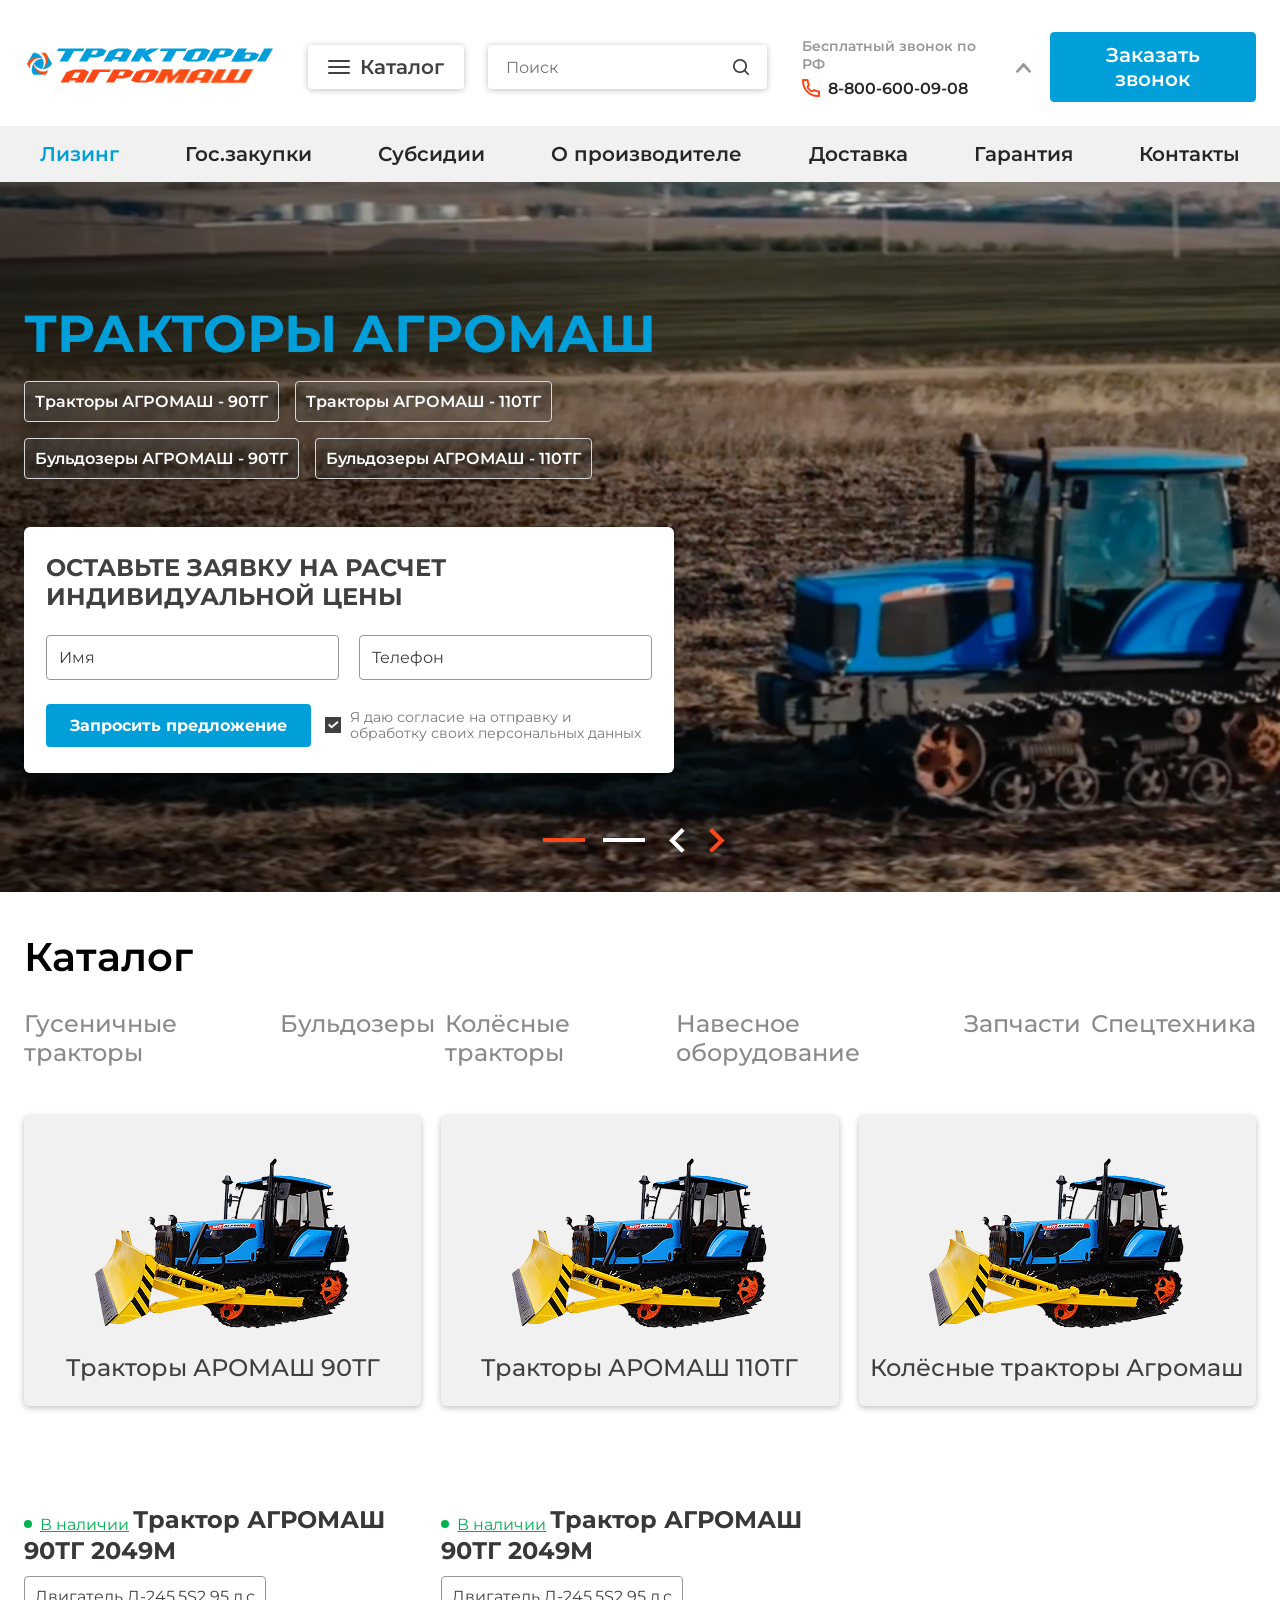
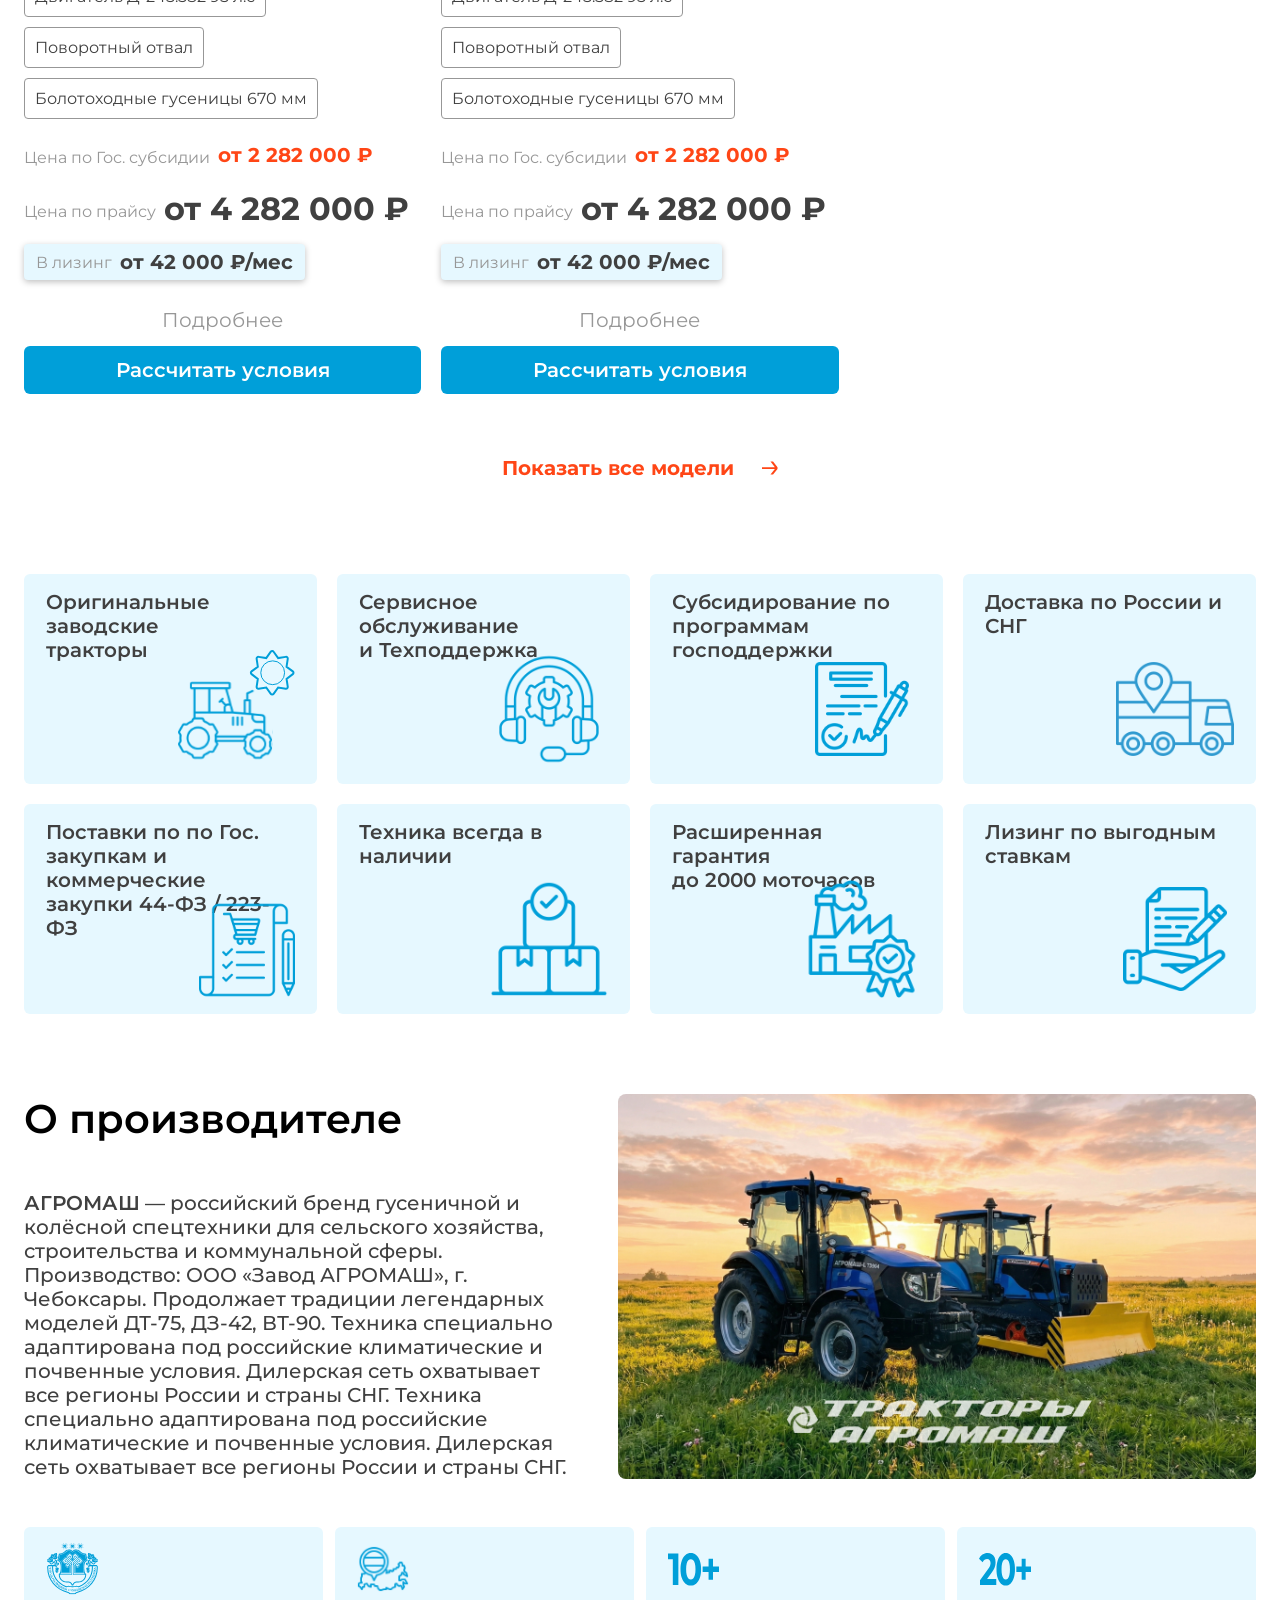
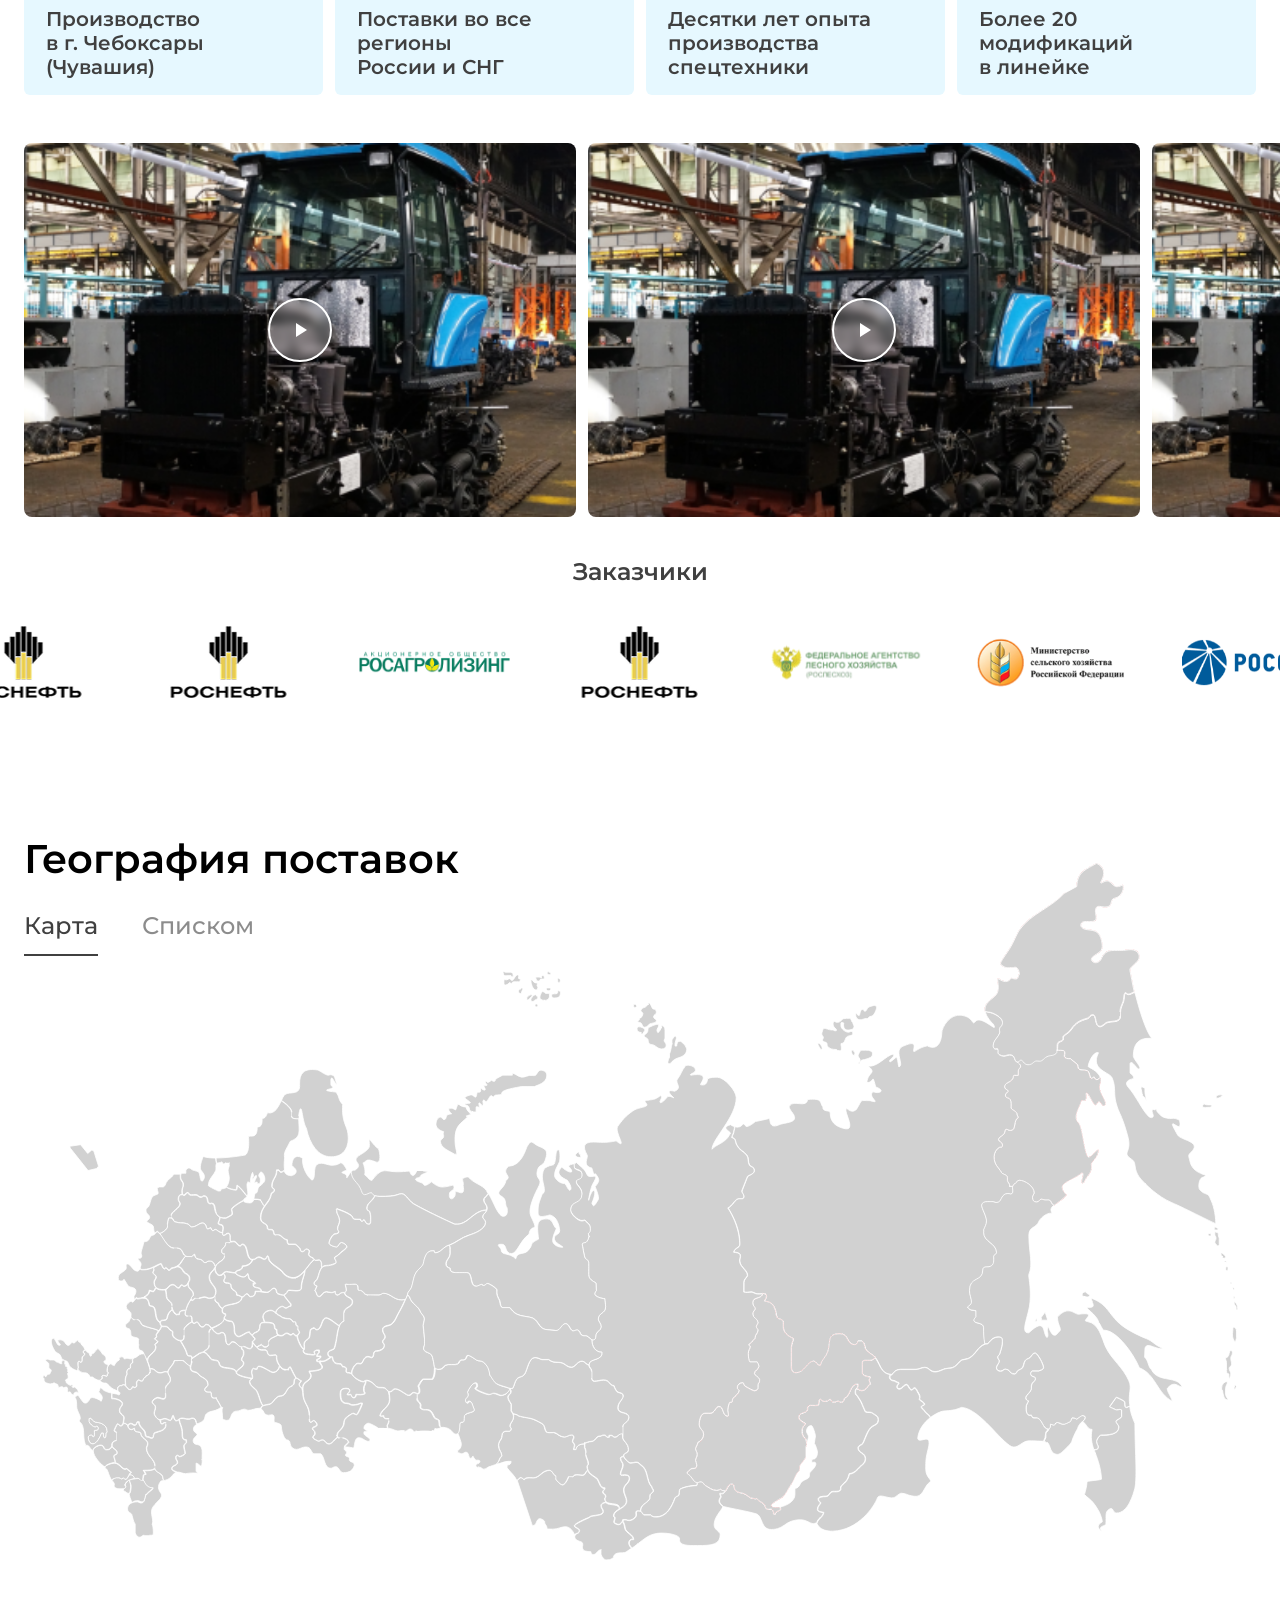
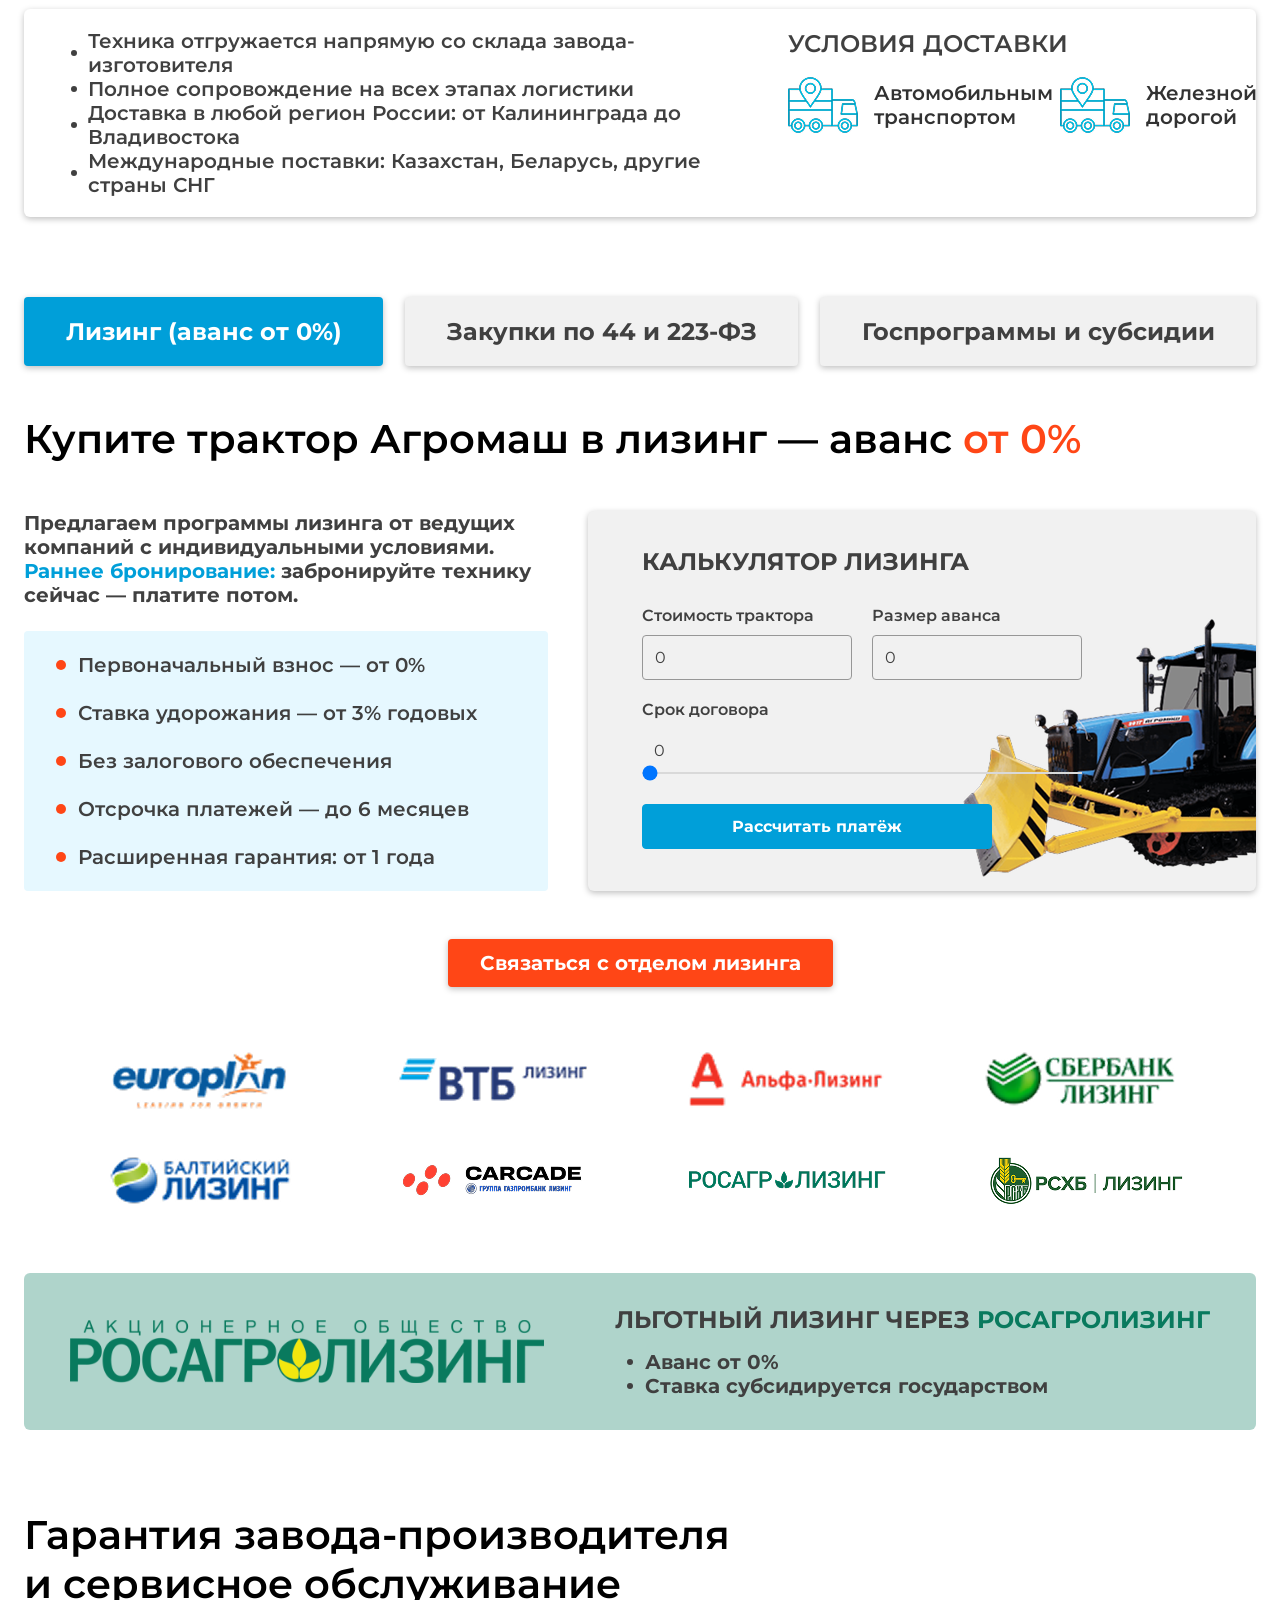
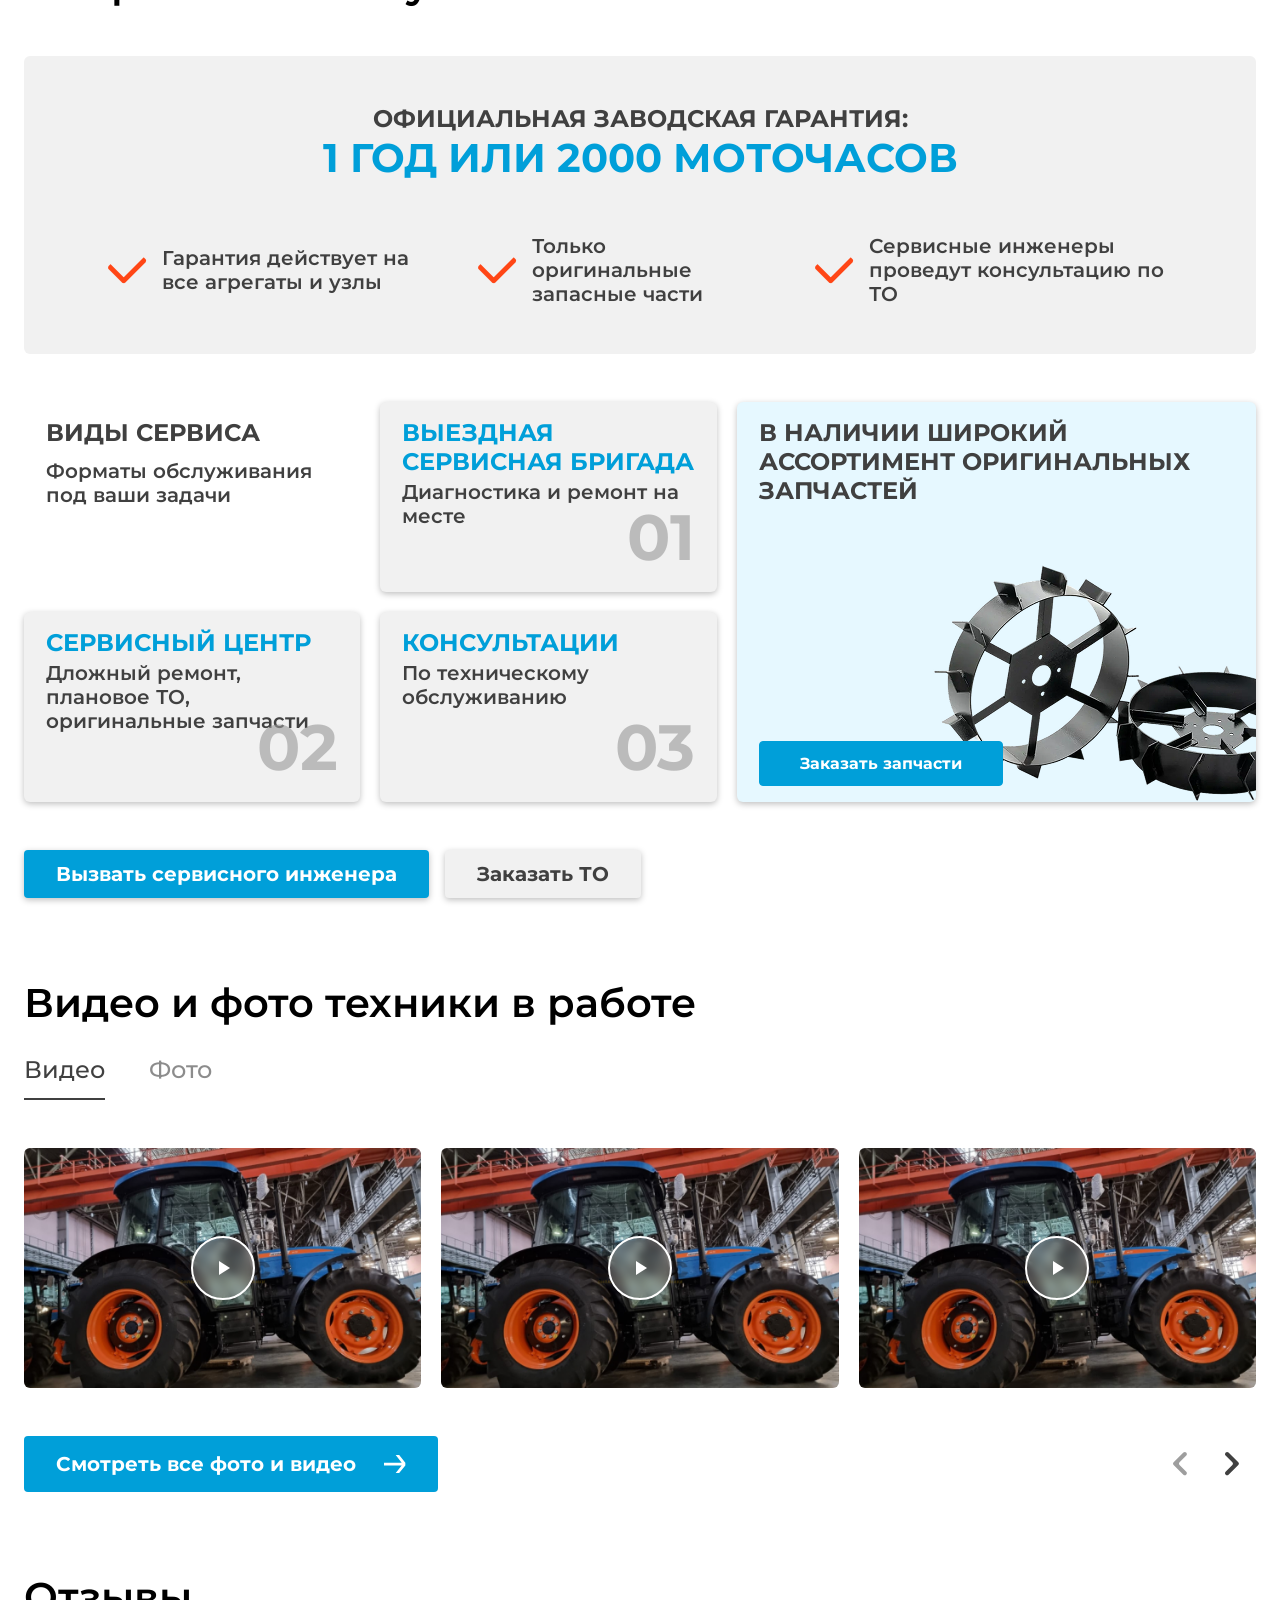
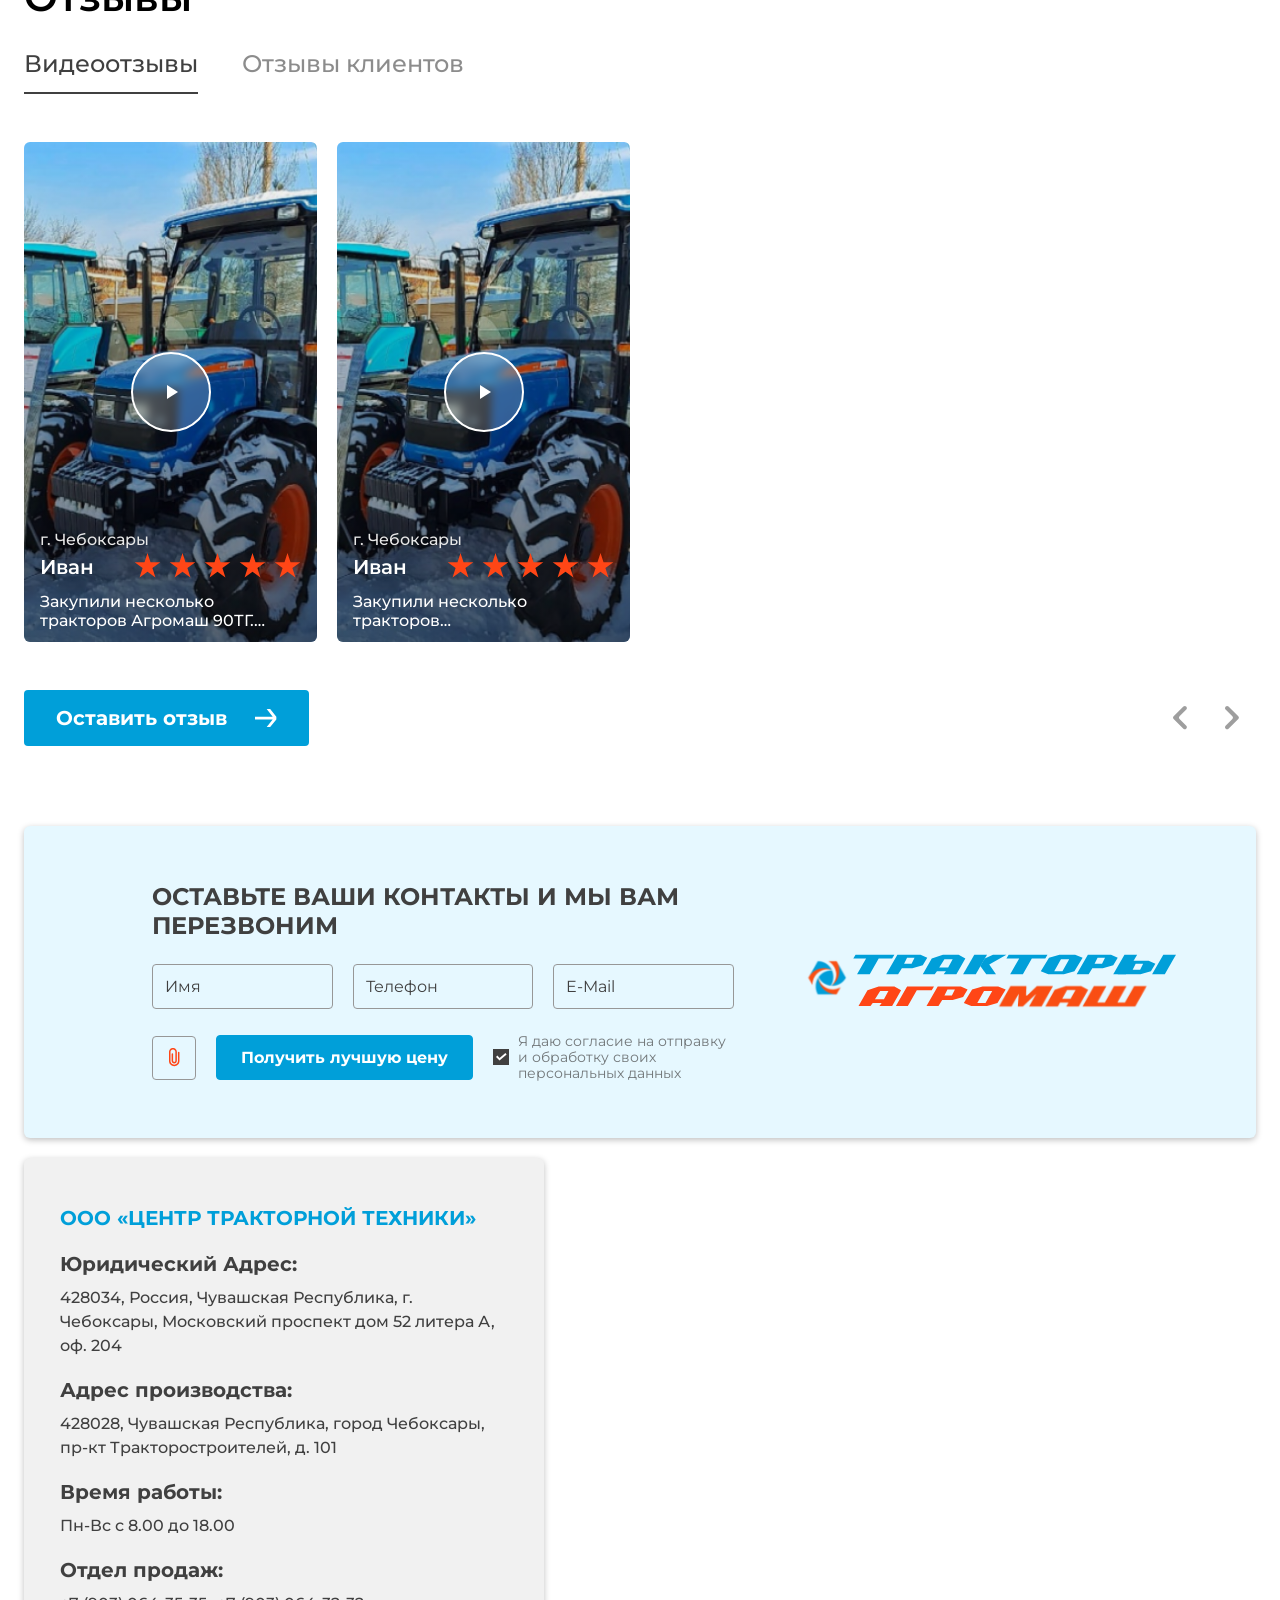
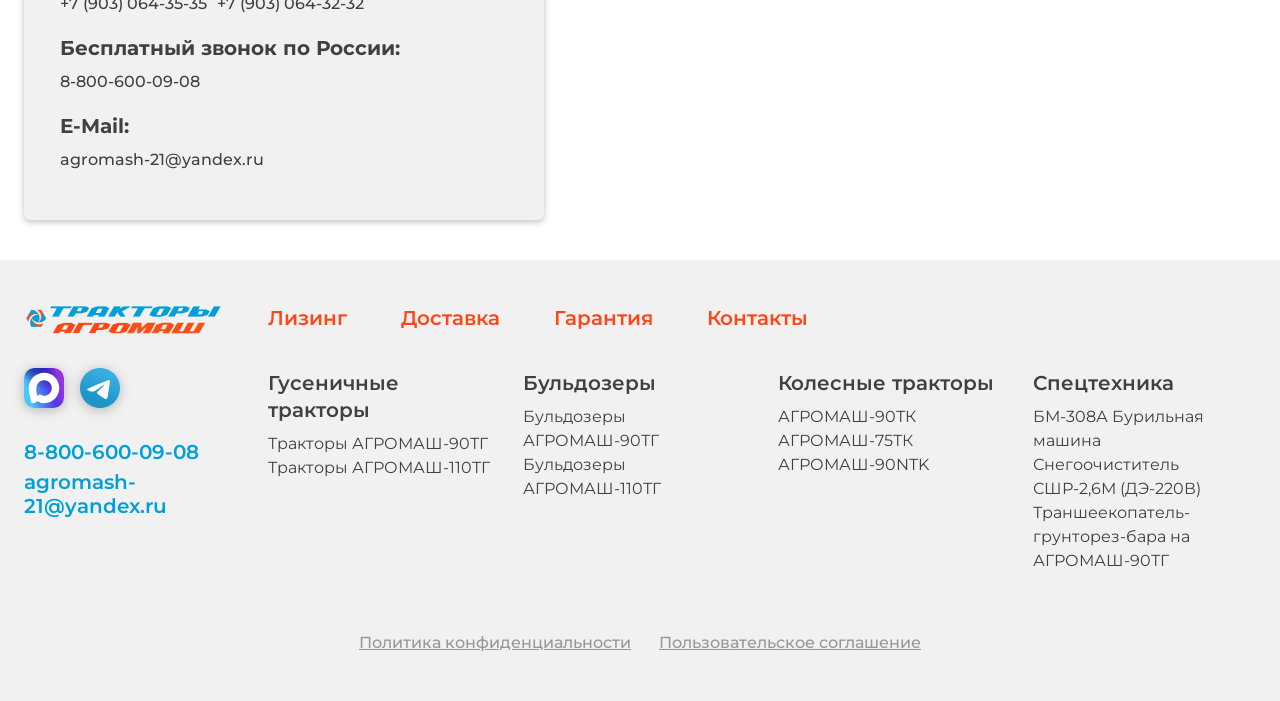
==== commit 1a489a35: "upd 0.6" ====
--- a/index.html
+++ b/index.html
@@ -21,7 +21,7 @@
                                 <div class="header__catalog-trigger-icon">
                                     <span></span>
                                     <span></span>
-                                    <span></span>
+                                    <span></span> 
                                 </div>
                                 <span class="header__catalog-trigger-text">Каталог</span>
                             </button>
@@ -90,13 +90,12 @@
                         </div>
                     </div>
                     
-                    <!-- Menu -->
                     <div class="catalog-menu">
                         <div class="catalog-menu__wrapper">
                             <div class="catalog-menu__side">
                                 <ul class="catalog-menu-section">
                                     <li class="catalog-menu-section__item">
-                                        <a href="" class="catalog-menu-section__head">
+                                        <a href="./pages/catalog-section.html" class="catalog-menu-section__head">
                                             <span class="catalog-menu-section__head-name">Гусеничные тракторы</span>
                                         </a>
                                         <div class="catalog-menu__subsection">
@@ -121,7 +120,7 @@
                                         </div>
                                     </li>
                                     <li class="catalog-menu-section__item">
-                                        <a href="" class="catalog-menu-section__head">
+                                        <a href="./pages/catalog-section.html" class="catalog-menu-section__head">
                                             <span class="catalog-menu-section__head-name">Бульдозеры</span>
                                         </a>
                                         <div class="catalog-menu__subsection">
@@ -133,7 +132,7 @@
                                         </div>
                                     </li>
                                     <li class="catalog-menu-section__item">
-                                        <a href="" class="catalog-menu-section__head">
+                                        <a href="./pages/catalog-section.html" class="catalog-menu-section__head">
                                             <span class="catalog-menu-section__head-name">Колёсные тракторы</span>
                                         </a>
                                         <div class="catalog-menu__subsection">
@@ -145,7 +144,7 @@
                                         </div>
                                     </li>
                                     <li class="catalog-menu-section__item">
-                                        <a href="" class="catalog-menu-section__head">
+                                        <a href="./pages/catalog-section.html" class="catalog-menu-section__head">
                                             <span class="catalog-menu-section__head-name">Навесное оборудование</span>
                                         </a>
                                         <div class="catalog-menu__subsection">
@@ -157,7 +156,7 @@
                                         </div>
                                     </li>
                                     <li class="catalog-menu-section__item">
-                                        <a href="" class="catalog-menu-section__head">
+                                        <a href="./pages/catalog-section-repair.html" class="catalog-menu-section__head">
                                             <span class="catalog-menu-section__head-name">Запчасти</span>
                                         </a>
                                         <div class="catalog-menu__subsection">
@@ -169,7 +168,7 @@
                                         </div>
                                     </li>
                                     <li class="catalog-menu-section__item">
-                                        <a href="" class="catalog-menu-section__head">
+                                        <a href="./pages/catalog-section.html" class="catalog-menu-section__head">
                                             <span class="catalog-menu-section__head-name">Спецтехника</span>
                                         </a>
                                         <div class="catalog-menu__subsection">
@@ -217,25 +216,25 @@
                     <nav class="menu">
                         <ul class="menu-nav">
                             <li class="menu-nav__item">
-                                <a href="" class="menu-nav__link menu-nav__link--active">Лизинг</a>
+                                <a href="./pages/leasing.html" class="menu-nav__link menu-nav__link--active">Лизинг</a>
                             </li>
                             <li class="menu-nav__item">
-                                <a href="" class="menu-nav__link">Гос.закупки</a>
+                                <a href="./pages/zakupki.html" class="menu-nav__link">Гос.закупки</a>
                             </li>
                             <li class="menu-nav__item">
-                                <a href="" class="menu-nav__link">Субсидии</a>
+                                <a href="./pages/subsidies.html" class="menu-nav__link">Субсидии</a>
                             </li>
                             <li class="menu-nav__item">
-                                <a href="" class="menu-nav__link">О производителе</a>
+                                <a href="./pages/about.html" class="menu-nav__link">О производителе</a>
                             </li>
                             <li class="menu-nav__item">
-                                <a href="" class="menu-nav__link">Доставка</a>
+                                <a href="./pages/delivery.html" class="menu-nav__link">Доставка</a>
                             </li>
                             <li class="menu-nav__item">
-                                <a href="" class="menu-nav__link">Гарантия</a>
+                                <a href="./pages/guarantees.html" class="menu-nav__link">Гарантия</a>
                             </li>
                             <li class="menu-nav__item">
-                                <a href="" class="menu-nav__link">Контакты</a>
+                                <a href="./pages/contacts.html" class="menu-nav__link">Контакты</a>
                             </li>
                         </ul>
                     </nav>
@@ -394,53 +393,53 @@
                             <div class="main-sections__top">
                                 <ul class="main-sections__list">
                                     <li class="main-sections__item">
-                                        <a href="#" class="main-sections__link">
+                                        <a href="./pages/catalog-section.html" class="main-sections__link">
                                             <span class="main-sections__link-text">Гусеничные тракторы</span>
                                         </a>
                                     </li>
                                     <li class="main-sections__item">
-                                        <a href="#" class="main-sections__link">
+                                        <a href="./pages/catalog-section.html" class="main-sections__link">
                                             <span class="main-sections__link-text">Бульдозеры</span>
                                         </a>
                                     </li>
                                     <li class="main-sections__item">
-                                        <a href="#" class="main-sections__link">
+                                        <a href="./pages/catalog-section.html" class="main-sections__link">
                                             <span class="main-sections__link-text">Колёсные тракторы</span>
                                         </a>
                                     </li>
                                     <li class="main-sections__item">
-                                        <a href="#" class="main-sections__link">
+                                        <a href="./pages/catalog-section.html" class="main-sections__link">
                                             <span class="main-sections__link-text">Навесное оборудование</span>
                                         </a>
                                     </li>
                                     <li class="main-sections__item">
-                                        <a href="#" class="main-sections__link">
+                                        <a href="./pages/catalog-section-repair.html" class="main-sections__link">
                                             <span class="main-sections__link-text">Запчасти </span>
                                         </a>
                                     </li>
                                     <li class="main-sections__item">
-                                        <a href="#" class="main-sections__link">
+                                        <a href="./pages/catalog-section.html" class="main-sections__link">
                                             <span class="main-sections__link-text">Спецтехника</span>
                                         </a>
                                     </li>
                                 </ul>
                             </div>
                             <div class="main-sections__content">
-                                <a href="" class="section-card">
+                                <a href="./pages/catalog-section.html" class="section-card">
                                     <div class="section-card__image">
-                                        <img src="../assets/img/other/section-card.png" alt="">
+                                        <img src="./assets/img/other/section-card.png" alt="">
                                     </div>
                                     <span class="section-card__text">Тракторы АРОМАШ 90ТГ</span>
                                 </a>
-                                <a href="" class="section-card">
+                                <a href="./pages/catalog-section.html" class="section-card">
                                     <div class="section-card__image">
-                                        <img src="../assets/img/other/section-card.png" alt="">
+                                        <img src="./assets/img/other/section-card.png" alt="">
                                     </div>
                                     <span class="section-card__text">Тракторы АРОМАШ 110ТГ</span>
                                 </a>
-                                <a href="" class="section-card">
+                                <a href="./pages/catalog-section.html" class="section-card">
                                     <div class="section-card__image">
-                                        <img src="../assets/img/other/section-card.png" alt="">
+                                        <img src="./assets/img/other/section-card.png" alt="">
                                     </div>
                                     <span class="section-card__text">Колёсные тракторы Агромаш</span>
                                 </a>
@@ -456,62 +455,117 @@
             <div class="container">
                 <div class="catalog">
                     <div class="catalog__grid">
-                        <!-- Card 1 -->
                         <div class="catalog-card">
-                            <div class="catalog-card__gallery">
-                                <div class="catalog-card__images">
-                                    <img src="../assets/img/other/catalog-card.png" alt="Трактор АГРОМАШ 90ТГ 2049М" class="catalog-card__image catalog-card__image--active">
-                                    <img src="../assets/img/other/catalog-card.png" alt="Вид сбоку" class="catalog-card__image">
-                                    <img src="../assets/img/other/catalog-card.png" alt="Вид сзади" class="catalog-card__image">
-                                </div>
-                                <div class="catalog-card__zones">
-                                    <div class="catalog-card__zone" data-index="0"></div>
-                                    <div class="catalog-card__zone" data-index="1"></div>
-                                    <div class="catalog-card__zone" data-index="2"></div>
-                                </div>
-                                <div class="catalog-card__pagination">
-                                    <div class="catalog-card__dot catalog-card__dot--active"></div>
-                                    <div class="catalog-card__dot"></div>
-                                    <div class="catalog-card__dot"></div>
-                                </div>
-                            </div>
-                            <div class="catalog-card__body">
-                                <div class="catalog-card__top">
-                                    <div class="catalog-card__status">В наличии</div>
-                                    <h3 class="catalog-card__title">Трактор АГРОМАШ 90ТГ 2049М</h3>
-                                    <ul class="catalog-card__features">
-                                        <li class="catalog-card__feature">Двигатель Д-245.5S2 95 л.с</li>
-                                        <li class="catalog-card__feature">Поворотный отвал</li>
-                                        <li class="catalog-card__feature">Болотоходные гусеницы 670 мм</li>
-                                    </ul>
-                                </div>
-                                <div class="catalog-card__prices">
-                                    <div class="catalog-card__price-item">
-                                        <p class="catalog-card__price-item-wrap">
-                                            <span class="catalog-card__price-label">Цена по Гос. субсидии</span>
-                                            <span class="catalog-card__price-value catalog-card__price-value--accent">от 2 282 000 ₽</span>
-                                        </p>
-                                    </div>
-                                    <div class="catalog-card__price-item catalog-card__price-item--main">
-                                        <p class="catalog-card__price-item-wrap">
-                                            <span class="catalog-card__price-label">Цена по прайсу</span>
-                                            <span class="catalog-card__price-value">от 4 282 000 ₽</span>
-                                        </p>
-                                    </div>
-                                    <div class="catalog-card__leasing">
-                                        <span class="catalog-card__leasing-label">В лизинг</span>
-                                        <span class="catalog-card__leasing-value">от 42 000 ₽/мес</span>
-                                    </div>
-                                </div>
-                                <div class="catalog-card__footer">
-                                    <a href="#" class="catalog-card__more">Подробнее</a>
-                                    <button class="btn catalog-card__btn">Рассчитать условия</button>
+                            <div class="catalog-card__wrapper">
+                                <a href="./pages/catalog-card.html" class="catalog-card__gallery">
+                                    <div class="catalog-card__images">
+                                        <img src="./assets/img/other/catalog-card.png" alt="Трактор АГРОМАШ 90ТГ 2049М" class="catalog-card__image catalog-card__image--active">
+                                        <img src="./assets/img/other/catalog-card.png" alt="Вид сбоку" class="catalog-card__image">
+                                        <img src="./assets/img/other/catalog-card.png" alt="Вид сзади" class="catalog-card__image">
+                                    </div>
+                                    <div class="catalog-card__zones">
+                                        <div class="catalog-card__zone" data-index="0"></div>
+                                        <div class="catalog-card__zone" data-index="1"></div>
+                                        <div class="catalog-card__zone" data-index="2"></div>
+                                    </div>
+                                    <div class="catalog-card__pagination">
+                                        <div class="catalog-card__dot catalog-card__dot--active"></div>
+                                        <div class="catalog-card__dot"></div>
+                                        <div class="catalog-card__dot"></div>
+                                    </div>
+                                </a>
+                                <div class="catalog-card__body">
+                                    <div class="catalog-card__top">
+                                        <div class="catalog-card__status" data-status="in-stock">В наличии</div>
+                                        <a href="./pages/catalog-card.html" class="catalog-card__title">Трактор АГРОМАШ 90ТГ 2049М</a>
+                                        <ul class="catalog-card__features">
+                                            <li class="catalog-card__feature">Двигатель Д-245.5S2 95 л.с</li>
+                                            <li class="catalog-card__feature">Поворотный отвал</li>
+                                            <li class="catalog-card__feature">Болотоходные гусеницы 670 мм</li>
+                                        </ul>
+                                    </div>
+                                    <div class="catalog-card__prices">
+                                        <div class="catalog-card__price-item">
+                                            <p class="catalog-card__price-item-wrap">
+                                                <span class="catalog-card__price-label">Цена по Гос. субсидии</span>
+                                                <span class="catalog-card__price-value catalog-card__price-value--accent">от 2 282 000 ₽</span>
+                                            </p>
+                                        </div>
+                                        <div class="catalog-card__price-item catalog-card__price-item--main">
+                                            <p class="catalog-card__price-item-wrap">
+                                                <span class="catalog-card__price-label">Цена по прайсу</span>
+                                                <span class="catalog-card__price-value">от 4 282 000 ₽</span>
+                                            </p>
+                                        </div>
+                                        <div class="catalog-card__leasing">
+                                            <span class="catalog-card__leasing-label">В лизинг</span>
+                                            <span class="catalog-card__leasing-value">от 42 000 ₽/мес</span>
+                                        </div>
+                                    </div>
+                                    <div class="catalog-card__footer">
+                                        <a href="./pages/catalog-section.html" class="catalog-card__more">Подробнее</a>
+                                        <button class="btn catalog-card__btn">Рассчитать условия</button>
+                                    </div>
+                                </div>
+                            </div>
+                        </div>
+                        <div class="catalog-card">
+                            <div class="catalog-card__wrapper">
+                                <a href="./pages/catalog-card.html" class="catalog-card__gallery">
+                                    <div class="catalog-card__images">
+                                        <img src="./assets/img/other/catalog-card.png" alt="Трактор АГРОМАШ 90ТГ 2049М" class="catalog-card__image catalog-card__image--active">
+                                        <img src="./assets/img/other/catalog-card.png" alt="Вид сбоку" class="catalog-card__image">
+                                        <img src="./assets/img/other/catalog-card.png" alt="Вид сзади" class="catalog-card__image">
+                                    </div>
+                                    <div class="catalog-card__zones">
+                                        <div class="catalog-card__zone" data-index="0"></div>
+                                        <div class="catalog-card__zone" data-index="1"></div>
+                                        <div class="catalog-card__zone" data-index="2"></div>
+                                    </div>
+                                    <div class="catalog-card__pagination">
+                                        <div class="catalog-card__dot catalog-card__dot--active"></div>
+                                        <div class="catalog-card__dot"></div>
+                                        <div class="catalog-card__dot"></div>
+                                    </div>
+                                </a>
+                                <div class="catalog-card__body">
+                                    <div class="catalog-card__top">
+                                        <div class="catalog-card__status" data-status="in-stock">В наличии</div>
+                                        <a href="./pages/catalog-card.html" class="catalog-card__title">Трактор АГРОМАШ 90ТГ 2049М</a>
+                                        <ul class="catalog-card__features">
+                                            <li class="catalog-card__feature">Двигатель Д-245.5S2 95 л.с</li>
+                                            <li class="catalog-card__feature">Поворотный отвал</li>
+                                            <li class="catalog-card__feature">Болотоходные гусеницы 670 мм</li>
+                                        </ul>
+                                    </div>
+                                    <div class="catalog-card__prices">
+                                        <div class="catalog-card__price-item">
+                                            <p class="catalog-card__price-item-wrap">
+                                                <span class="catalog-card__price-label">Цена по Гос. субсидии</span>
+                                                <span class="catalog-card__price-value catalog-card__price-value--accent">от 2 282 000 ₽</span>
+                                            </p>
+                                        </div>
+                                        <div class="catalog-card__price-item catalog-card__price-item--main">
+                                            <p class="catalog-card__price-item-wrap">
+                                                <span class="catalog-card__price-label">Цена по прайсу</span>
+                                                <span class="catalog-card__price-value">от 4 282 000 ₽</span>
+                                            </p>
+                                        </div>
+                                        <div class="catalog-card__leasing">
+                                            <span class="catalog-card__leasing-label">В лизинг</span>
+                                            <span class="catalog-card__leasing-value">от 42 000 ₽/мес</span>
+                                        </div>
+                                    </div>
+                                    <div class="catalog-card__footer">
+                                        <a href="./pages/catalog-section.html" class="catalog-card__more">Подробнее</a>
+                                        <button class="btn catalog-card__btn">Рассчитать условия</button>
+                                    </div>
                                 </div>
                             </div>
                         </div>
                     </div>
                     <div class="catalog__footer">
-                        <a href="#" class="catalog__show-all">
+                        <a href="./pages/catalog.html" class="catalog__show-all">
                             Показать все модели
                             <svg width="22" height="18" viewBox="0 0 22 18" fill="none" xmlns="http://www.w3.org/2000/svg">
                                 <path d="M0 7.81842V10.4851H17.6906L11.6906 18H15.1906L21.3333 10.4851V7.81842L15.1906 0H11.6906L17.6906 7.81842H0Z" fill="#FF4616" />
@@ -522,42 +576,79 @@
             </div>
         </section>
 
-        <!-- Features Block -->
+        <!-- Преимущества -->
         <section class="section">
             <div class="container">
                 <div class="features">
-                    <div class="features__grid">
-                        <div class="features-card">
-                            <h3 class="features-card__title">Оригинальные заводские<br>тракторы</h3>
-                            <img src="../assets/img/icons/feature-1.svg" alt="" class="features-card__icon">
-                        </div>
-                        <div class="features-card">
-                            <h3 class="features-card__title">Сервисное обслуживание<br>и Техподдержка</h3>
-                            <img src="../assets/img/icons/feature-2.svg" alt="" class="features-card__icon">
-                        </div>
-                        <div class="features-card">
-                            <h3 class="features-card__title">Субсидирование по<br>программам господдержки</h3>
-                            <img src="../assets/img/icons/feature-3.svg" alt="" class="features-card__icon">
-                        </div>
-                        <div class="features-card">
-                            <h3 class="features-card__title">Доставка по России и СНГ</h3>
-                            <img src="../assets/img/icons/feature-4.svg" alt="" class="features-card__icon">
-                        </div>
-                        <div class="features-card">
-                            <h3 class="features-card__title">Поставки по по Гос.<br>закупкам и коммерческие<br>закупки 44-ФЗ / 223-ФЗ</h3>
-                            <img src="../assets/img/icons/feature-5.svg" alt="" class="features-card__icon">
-                        </div>
-                        <div class="features-card">
-                            <h3 class="features-card__title">Техника всегда в наличии</h3>
-                            <img src="../assets/img/icons/feature-6.svg" alt="" class="features-card__icon">
-                        </div>
-                        <div class="features-card">
-                            <h3 class="features-card__title">Расширенная гарантия<br>до 2000 моточасов</h3>
-                            <img src="../assets/img/icons/feature-7.svg" alt="" class="features-card__icon">
-                        </div>
-                        <div class="features-card">
-                            <h3 class="features-card__title">Лизинг по выгодным<br>ставкам</h3>
-                            <img src="../assets/img/icons/feature-8.svg" alt="" class="features-card__icon">
+                    <div class="features__wrapper">
+                        <div class="swiper features-swiper">
+                            <div class="swiper-wrapper features-swiper__wrapper">
+                                <div class="swiper-slide features-swiper__slide">
+                                    <div class="features-card">
+                                        <h3 class="features-card__title">Оригинальные заводские<br>тракторы</h3>
+                                        <img src="./assets/img/icons/feature-1.svg" alt="" class="features-card__icon">
+                                    </div>
+                                </div>
+                                <div class="swiper-slide features-swiper__slide">
+                                    <div class="features-card">
+                                        <h3 class="features-card__title">Сервисное обслуживание<br>и Техподдержка</h3>
+                                        <img src="./assets/img/icons/feature-2.svg" alt="" class="features-card__icon">
+                                    </div>
+                                </div>
+                                <div class="swiper-slide features-swiper__slide">
+                                    <div class="features-card">
+                                        <h3 class="features-card__title">Субсидирование по<br>программам господдержки</h3>
+                                        <img src="./assets/img/icons/feature-3.svg" alt="" class="features-card__icon">
+                                    </div>
+                                </div>
+                                <div class="swiper-slide features-swiper__slide">
+                                    <div class="features-card">
+                                        <h3 class="features-card__title">Доставка по России и СНГ</h3>
+                                        <img src="./assets/img/icons/feature-4.svg" alt="" class="features-card__icon">
+                                    </div>
+                                </div>
+                                <div class="swiper-slide features-swiper__slide">
+                                    <div class="features-card">
+                                        <h3 class="features-card__title">Поставки по по Гос.<br>закупкам и коммерческие<br>закупки 44-ФЗ / 223-ФЗ</h3>
+                                        <img src="./assets/img/icons/feature-5.svg" alt="" class="features-card__icon">
+                                    </div>
+                                </div>
+                                <div class="swiper-slide features-swiper__slide">
+                                    <div class="features-card">
+                                        <h3 class="features-card__title">Техника всегда в наличии</h3>
+                                        <img src="./assets/img/icons/feature-6.svg" alt="" class="features-card__icon">
+                                    </div>
+                                </div>
+                                <div class="swiper-slide features-swiper__slide">
+                                    <div class="features-card">
+                                        <h3 class="features-card__title">Расширенная гарантия<br>до 2000 моточасов</h3>
+                                        <img src="./assets/img/icons/feature-7.svg" alt="" class="features-card__icon">
+                                    </div>
+                                </div>
+                                <div class="swiper-slide features-swiper__slide">
+                                    <div class="features-card">
+                                        <h3 class="features-card__title">Лизинг по выгодным<br>ставкам</h3>
+                                        <img src="./assets/img/icons/feature-8.svg" alt="" class="features-card__icon">
+                                    </div>
+                                </div>
+                            </div>
+                        </div>
+                    </div>
+                    <div class="features__bottom">
+                        <div class="template-swiper-ui">
+                            <div class="swiper-pagination features-swiper-pagination template-swiper-ui-pagination"></div>
+                            <div class="template-swiper-ui__group">
+                                <div class="template-swiper-ui-btn features-swiper-btn-prev">
+                                    <svg width="14" height="24" viewBox="0 0 14 24" fill="none" xmlns="http://www.w3.org/2000/svg">
+                                        <path d="M13.3164 22.5443C14.1142 21.761 14.1149 20.4758 13.318 19.6916L6.56098 13.043C5.76462 12.2594 5.76462 10.9754 6.56098 10.1918L13.318 3.54314C14.1149 2.75896 14.1142 1.47373 13.3164 0.690417L13.1968 0.572971C12.4188 -0.190859 11.1724 -0.190859 10.3944 0.57297L0.599062 10.1902C-0.199364 10.9742 -0.199362 12.2606 0.599064 13.0445L10.3944 22.6618C11.1724 23.4256 12.4188 23.4256 13.1968 22.6618L13.3164 22.5443Z" />
+                                    </svg>
+                                </div>
+                                <div class="template-swiper-ui-btn features-swiper-btn-next">
+                                    <svg width="14" height="24" viewBox="0 0 14 24" fill="none" xmlns="http://www.w3.org/2000/svg">
+                                        <path d="M0.598625 0.690052C-0.199192 1.47336 -0.199893 2.7586 0.597069 3.54278L7.35406 10.1914C8.15042 10.975 8.15042 12.259 7.35406 13.0426L0.597069 19.6912C-0.199893 20.4754 -0.199192 21.7606 0.598624 22.544L0.718246 22.6614C1.49622 23.4252 2.74263 23.4252 3.52061 22.6614L13.316 13.0441C14.1144 12.2602 14.1144 10.9738 13.316 10.1899L3.5206 0.572604C2.74263 -0.191226 1.49622 -0.191223 0.718246 0.572606L0.598625 0.690052Z" />
+                                    </svg>
+                                </div>
+                            </div>
                         </div>
                     </div>
                 </div>
@@ -589,47 +680,78 @@
 
                     <div class="about__stats">
                         <div class="about-stat">
-                            <img src="../assets/img/icons/about-stats-1.svg" alt="" class="about-stat__icon">
+                            <img src="./assets/img/icons/about-stats-1.svg" alt="" class="about-stat__icon">
                             <p class="about-stat__text">Производство<br>в г. Чебоксары (Чувашия)</p>
                         </div>
                         <div class="about-stat">
-                            <img src="../assets/img/icons/about-stats-2.svg" alt="" class="about-stat__icon">
+                            <img src="./assets/img/icons/about-stats-2.svg" alt="" class="about-stat__icon">
                             <p class="about-stat__text">Поставки во все регионы<br>России и СНГ</p>
                         </div>
                         <div class="about-stat">
-                            <img src="../assets/img/icons/about-stats-3.svg" alt="" class="about-stat__icon">
+                            <img src="./assets/img/icons/about-stats-3.svg" alt="" class="about-stat__icon">
                             <p class="about-stat__text">Десятки лет опыта<br>производства спецтехники</p>
                         </div>
                         <div class="about-stat">
-                            <img src="../assets/img/icons/about-stats-4.svg" alt="" class="about-stat__icon">
+                            <img src="./assets/img/icons/about-stats-4.svg" alt="" class="about-stat__icon">
                             <p class="about-stat__text">Более 20 модификаций<br>в линейке</p>
                         </div>
                     </div>
 
                     <div class="about__media">
-                        <div class="about-video">
-                            <img src="../assets/img/other/about-video.png" alt="" class="about-video__thumb">
-                            <button class="about-video__play">
-                                <svg viewBox="0 0 24 24" xmlns="http://www.w3.org/2000/svg"><path d="M8 5v14l11-7z"/></svg>
-                            </button>
-                        </div>
-                        <div class="about-video">
-                            <img src="../assets/img/other/about-video.png" alt="" class="about-video__thumb">
-                            <button class="about-video__play">
-                                <svg viewBox="0 0 24 24" xmlns="http://www.w3.org/2000/svg"><path d="M8 5v14l11-7z"/></svg>
-                            </button>
-                        </div>
-                        <div class="about-video">
-                            <img src="../assets/img/other/about-video.png" alt="" class="about-video__thumb">
-                            <button class="about-video__play">
-                                <svg viewBox="0 0 24 24" xmlns="http://www.w3.org/2000/svg"><path d="M8 5v14l11-7z"/></svg>
-                            </button>
-                        </div>
-                        <div class="about-video">
-                            <img src="../assets/img/other/about-video.png" alt="" class="about-video__thumb">
-                            <button class="about-video__play">
-                                <svg viewBox="0 0 24 24" xmlns="http://www.w3.org/2000/svg"><path d="M8 5v14l11-7z"/></svg>
-                            </button>
+                        <div class="about__media-wrapper">
+                            <div class="swiper media-swiper">
+                                <div class="swiper-wrapper media-swiper__wrapper">
+                                    <div class="swiper-slide media-swiper__slide">
+                                        <div class="about-video">
+                                            <img src="./assets/img/other/about-video.png" alt="" class="about-video__thumb">
+                                            <button class="about-video__play">
+                                                <svg viewBox="0 0 24 24" xmlns="http://www.w3.org/2000/svg"><path d="M8 5v14l11-7z"/></svg>
+                                            </button>
+                                        </div>
+                                    </div>
+                                    <div class="swiper-slide media-swiper__slide">
+                                        <div class="about-video">
+                                            <img src="./assets/img/other/about-video.png" alt="" class="about-video__thumb">
+                                            <button class="about-video__play">
+                                                <svg viewBox="0 0 24 24" xmlns="http://www.w3.org/2000/svg"><path d="M8 5v14l11-7z"/></svg>
+                                            </button>
+                                        </div>
+                                    </div>
+                                    <div class="swiper-slide media-swiper__slide">
+                                        <div class="about-video">
+                                            <img src="./assets/img/other/about-video.png" alt="" class="about-video__thumb">
+                                            <button class="about-video__play">
+                                                <svg viewBox="0 0 24 24" xmlns="http://www.w3.org/2000/svg"><path d="M8 5v14l11-7z"/></svg>
+                                            </button>
+                                        </div>
+                                    </div>
+                                    <div class="swiper-slide media-swiper__slide">
+                                        <div class="about-video">
+                                            <img src="./assets/img/other/about-video.png" alt="" class="about-video__thumb">
+                                            <button class="about-video__play">
+                                                <svg viewBox="0 0 24 24" xmlns="http://www.w3.org/2000/svg"><path d="M8 5v14l11-7z"/></svg>
+                                            </button>
+                                        </div>
+                                    </div>
+                                </div>
+                            </div>
+                        </div>
+                        <div class="about__media-bottom">
+                            <div class="template-swiper-ui">
+                                <div class="swiper-pagination media-swiper-pagination template-swiper-ui-pagination"></div>
+                                <div class="template-swiper-ui__group">
+                                    <div class="template-swiper-ui-btn media-swiper-btn-prev">
+                                        <svg width="14" height="24" viewBox="0 0 14 24" fill="none" xmlns="http://www.w3.org/2000/svg">
+                                            <path d="M13.3164 22.5443C14.1142 21.761 14.1149 20.4758 13.318 19.6916L6.56098 13.043C5.76462 12.2594 5.76462 10.9754 6.56098 10.1918L13.318 3.54314C14.1149 2.75896 14.1142 1.47373 13.3164 0.690417L13.1968 0.572971C12.4188 -0.190859 11.1724 -0.190859 10.3944 0.57297L0.599062 10.1902C-0.199364 10.9742 -0.199362 12.2606 0.599064 13.0445L10.3944 22.6618C11.1724 23.4256 12.4188 23.4256 13.1968 22.6618L13.3164 22.5443Z" />
+                                        </svg>
+                                    </div>
+                                    <div class="template-swiper-ui-btn media-swiper-btn-next">
+                                        <svg width="14" height="24" viewBox="0 0 14 24" fill="none" xmlns="http://www.w3.org/2000/svg">
+                                            <path d="M0.598625 0.690052C-0.199192 1.47336 -0.199893 2.7586 0.597069 3.54278L7.35406 10.1914C8.15042 10.975 8.15042 12.259 7.35406 13.0426L0.597069 19.6912C-0.199893 20.4754 -0.199192 21.7606 0.598624 22.544L0.718246 22.6614C1.49622 23.4252 2.74263 23.4252 3.52061 22.6614L13.316 13.0441C14.1144 12.2602 14.1144 10.9738 13.316 10.1899L3.5206 0.572604C2.74263 -0.191226 1.49622 -0.191223 0.718246 0.572606L0.598625 0.690052Z" />
+                                        </svg>
+                                    </div>
+                                </div>
+                            </div>
                         </div>
                     </div>
                 </div>
@@ -643,15 +765,67 @@
                 <div class="partners__wrapper">
                     <div class="swiper partners-swiper">
                         <div class="swiper-wrapper">
-                            <div class="swiper-slide partners-swiper__slide"><img src="../assets/img/other/partners-1.png" alt="Газпром" class="partners-swiper__icon"></div>
-                            <div class="swiper-slide partners-swiper__slide"><img src="../assets/img/other/partners-2.png" alt="Минсельхоз" class="partners-swiper__icon"></div>
-                            <div class="swiper-slide partners-swiper__slide"><img src="../assets/img/other/partners-3.png" alt="Росагролизинг" class="partners-swiper__icon"></div>
-                            <div class="swiper-slide partners-swiper__slide"><img src="../assets/img/other/partners-4.png" alt="Рослесхоз" class="partners-swiper__icon"></div>
-                            <div class="swiper-slide partners-swiper__slide"><img src="../assets/img/other/partners-5.png" alt="Россети" class="partners-swiper__icon"></div>
-                            <div class="swiper-slide partners-swiper__slide"><img src="../assets/img/other/partners-1.png" alt="Роснефть" class="partners-swiper__icon"></div>
-                            <div class="swiper-slide partners-swiper__slide"><img src="../assets/img/other/partners-2.png" alt="Транснефть" class="partners-swiper__icon"></div>
-                            <div class="swiper-slide partners-swiper__slide"><img src="../assets/img/other/partners-2.png" alt="Транснефть" class="partners-swiper__icon"></div>
-                            <div class="swiper-slide partners-swiper__slide"><img src="../assets/img/other/partners-2.png" alt="Транснефть" class="partners-swiper__icon"></div>
+                            <div class="swiper-slide partners-swiper__slide">
+                                <div class="partners-swiper__item">
+                                    <img src="./assets/img/other/partners-1.png" alt="Газпром" class="partners-swiper__icon">
+                                </div>
+                            </div>
+                            <div class="swiper-slide partners-swiper__slide">
+                                <div class="partners-swiper__item">
+                                    <img src="./assets/img/other/partners-2.png" alt="Минсельхоз" class="partners-swiper__icon">
+                                </div>
+                            </div>
+                            <div class="swiper-slide partners-swiper__slide">
+                                <div class="partners-swiper__item">
+                                    <img src="./assets/img/other/partners-3.png" alt="Росагролизинг" class="partners-swiper__icon">
+                                </div>
+                            </div>
+                            <div class="swiper-slide partners-swiper__slide">
+                                <div class="partners-swiper__item">
+                                    <img src="./assets/img/other/partners-4.png" alt="Рослесхоз" class="partners-swiper__icon">
+                                </div>
+                            </div>
+                            <div class="swiper-slide partners-swiper__slide">
+                                <div class="partners-swiper__item">
+                                    <img src="./assets/img/other/partners-5.png" alt="Россети" class="partners-swiper__icon">
+                                </div>
+                            </div>
+                            <div class="swiper-slide partners-swiper__slide">
+                                <div class="partners-swiper__item">
+                                    <img src="./assets/img/other/partners-1.png" alt="Роснефть" class="partners-swiper__icon">
+                                </div>
+                            </div>
+                            <div class="swiper-slide partners-swiper__slide">
+                                <div class="partners-swiper__item">
+                                    <img src="./assets/img/other/partners-2.png" alt="Транснефть" class="partners-swiper__icon">
+                                </div>
+                            </div>
+                            <div class="swiper-slide partners-swiper__slide">
+                                <div class="partners-swiper__item">
+                                    <img src="./assets/img/other/partners-2.png" alt="Транснефть" class="partners-swiper__icon">
+                                </div>
+                            </div>
+                            <div class="swiper-slide partners-swiper__slide">
+                                <div class="partners-swiper__item">
+                                    <img src="./assets/img/other/partners-2.png" alt="Транснефть" class="partners-swiper__icon">
+                                </div>
+                            </div>
+                        </div>
+                    </div>
+                </div>
+                <div class="partners__bottom">
+                    <div class="template-swiper-ui">
+                        <div class="template-swiper-ui__group">
+                            <div class="template-swiper-ui-btn partners-swiper-btn-prev">
+                                <svg width="14" height="24" viewBox="0 0 14 24" fill="none" xmlns="http://www.w3.org/2000/svg">
+                                    <path d="M13.3164 22.5443C14.1142 21.761 14.1149 20.4758 13.318 19.6916L6.56098 13.043C5.76462 12.2594 5.76462 10.9754 6.56098 10.1918L13.318 3.54314C14.1149 2.75896 14.1142 1.47373 13.3164 0.690417L13.1968 0.572971C12.4188 -0.190859 11.1724 -0.190859 10.3944 0.57297L0.599062 10.1902C-0.199364 10.9742 -0.199362 12.2606 0.599064 13.0445L10.3944 22.6618C11.1724 23.4256 12.4188 23.4256 13.1968 22.6618L13.3164 22.5443Z" />
+                                </svg>
+                            </div>
+                            <div class="template-swiper-ui-btn partners-swiper-btn-next">
+                                <svg width="14" height="24" viewBox="0 0 14 24" fill="none" xmlns="http://www.w3.org/2000/svg">
+                                    <path d="M0.598625 0.690052C-0.199192 1.47336 -0.199893 2.7586 0.597069 3.54278L7.35406 10.1914C8.15042 10.975 8.15042 12.259 7.35406 13.0426L0.597069 19.6912C-0.199893 20.4754 -0.199192 21.7606 0.598624 22.544L0.718246 22.6614C1.49622 23.4252 2.74263 23.4252 3.52061 22.6614L13.316 13.0441C14.1144 12.2602 14.1144 10.9738 13.316 10.1899L3.5206 0.572604C2.74263 -0.191226 1.49622 -0.191223 0.718246 0.572606L0.598625 0.690052Z" />
+                                </svg>
+                            </div>
                         </div>
                     </div>
                 </div>
@@ -1889,16 +2063,16 @@
                 <div class="footer__right">
                     <ul class="footer-menu">
                         <li class="footer-menu__item">
-                            <a href="/" class="footer-menu__link">Лизинг</a>
+                            <a href="./pages/leasing.html" class="footer-menu__link">Лизинг</a>
                         </li>
                         <li class="footer-menu__item">
-                            <a href="/" class="footer-menu__link">Доставка</a>
+                            <a href="./pages/delivery.html" class="footer-menu__link">Доставка</a>
                         </li>
                         <li class="footer-menu__item">
-                            <a href="/" class="footer-menu__link">Гарантия</a>
+                            <a href="./pages/guarantees.html" class="footer-menu__link">Гарантия</a>
                         </li>
                         <li class="footer-menu__item">
-                            <a href="/" class="footer-menu__link">Контакты</a>
+                            <a href="./pages/contacts.html" class="footer-menu__link">Контакты</a>
                         </li>
                     </ul>
                     <div class="footer__row">
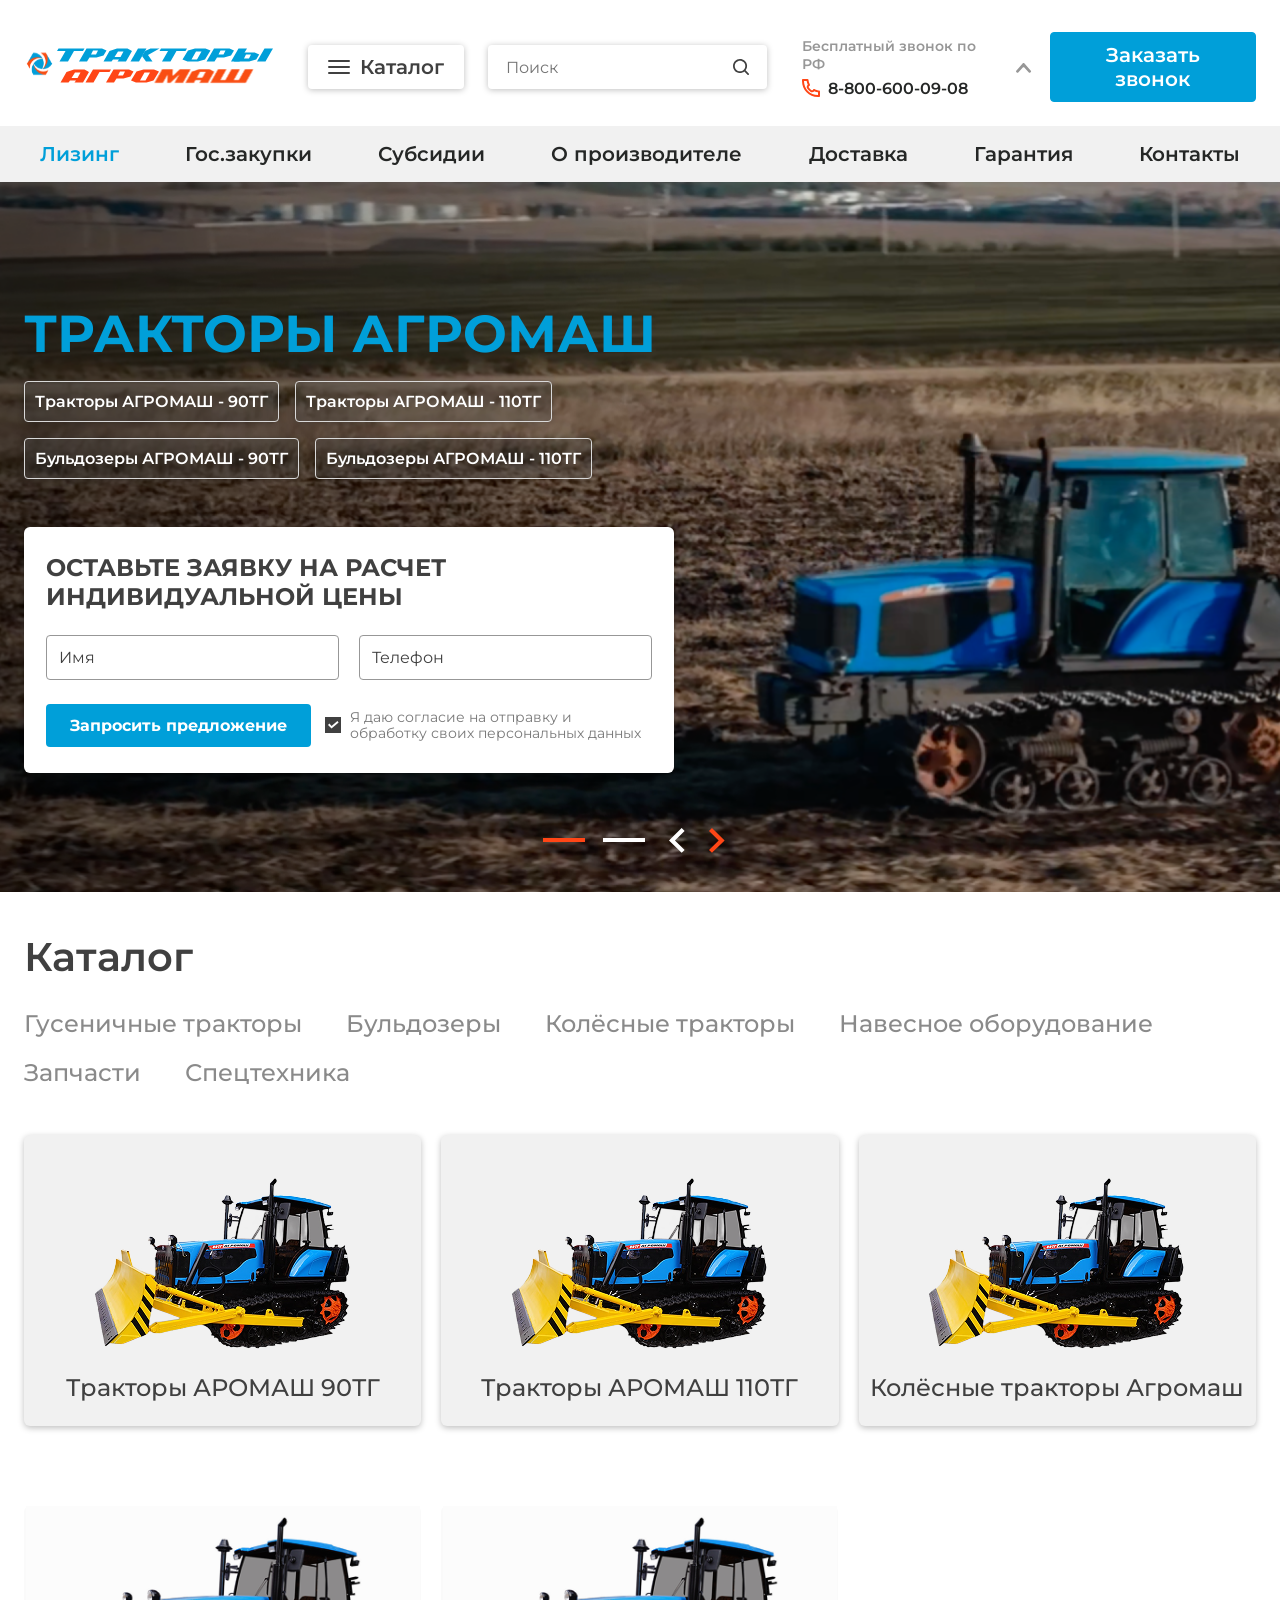
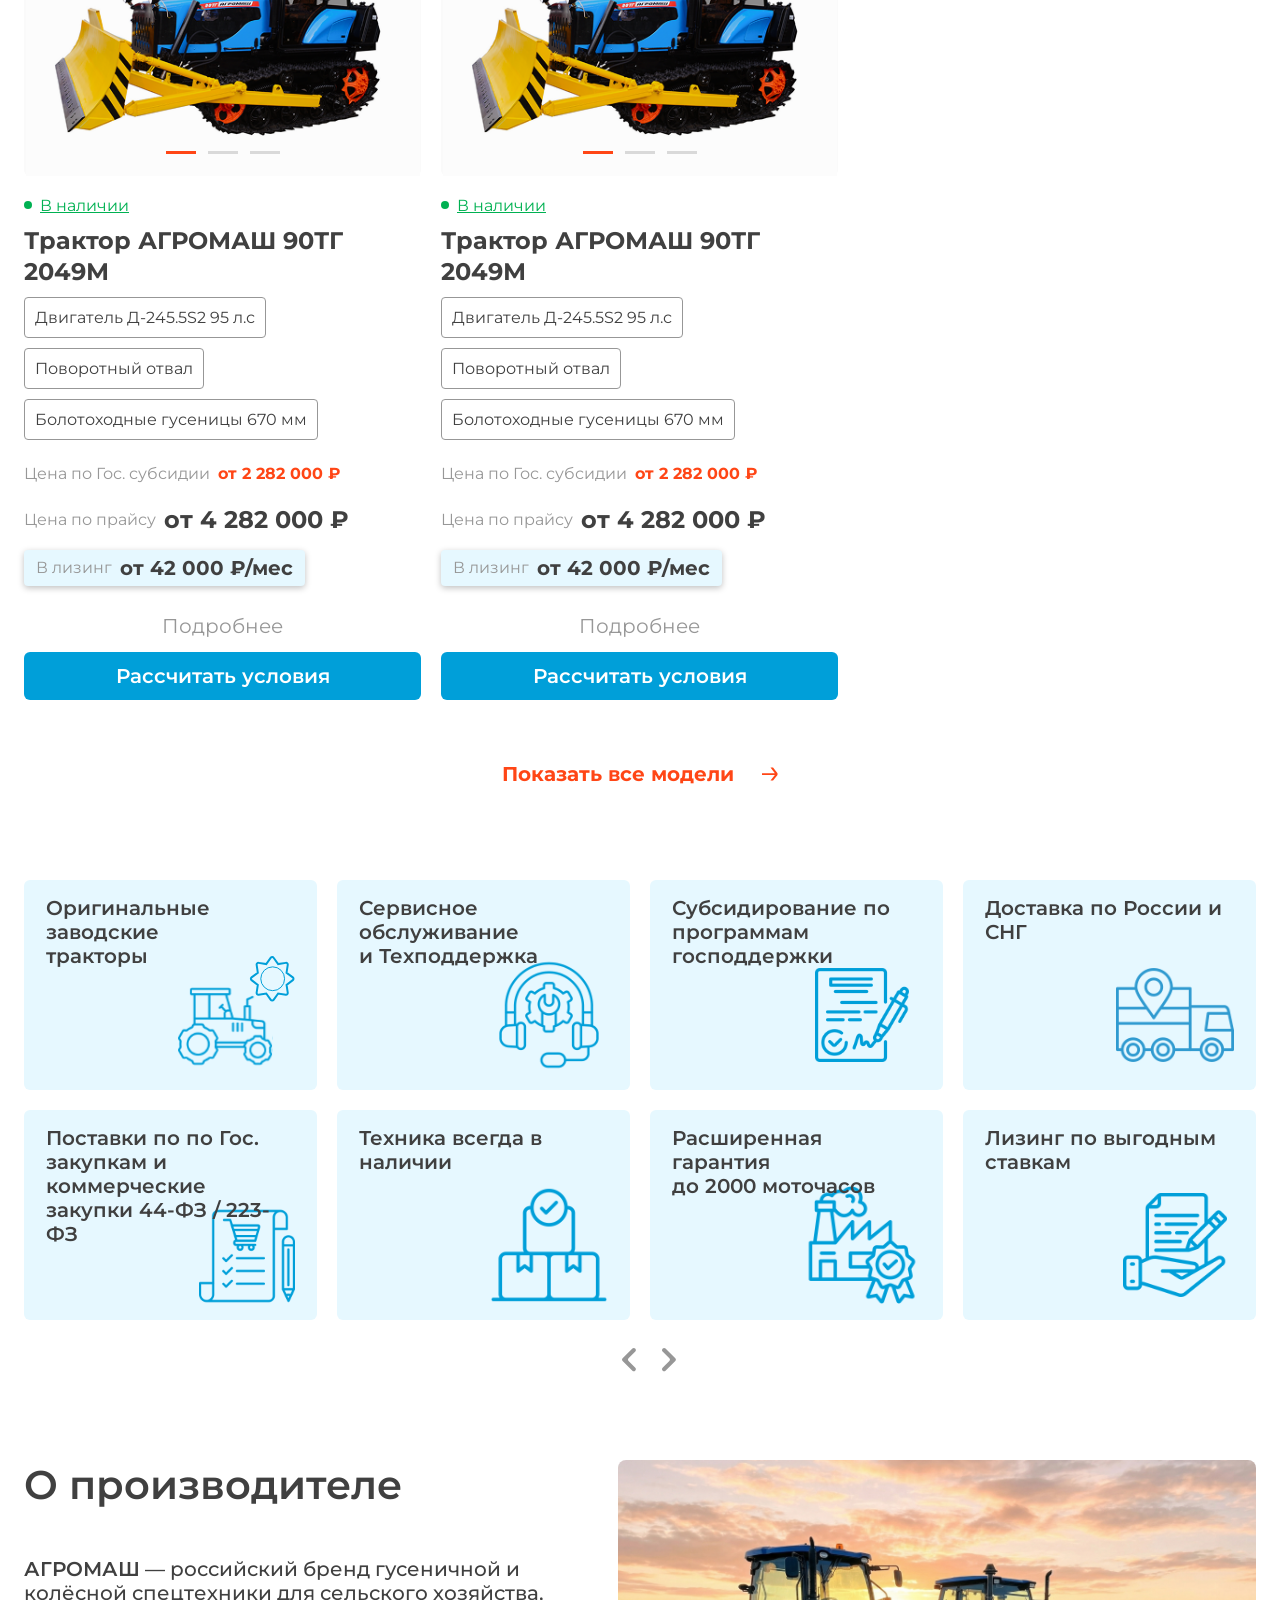
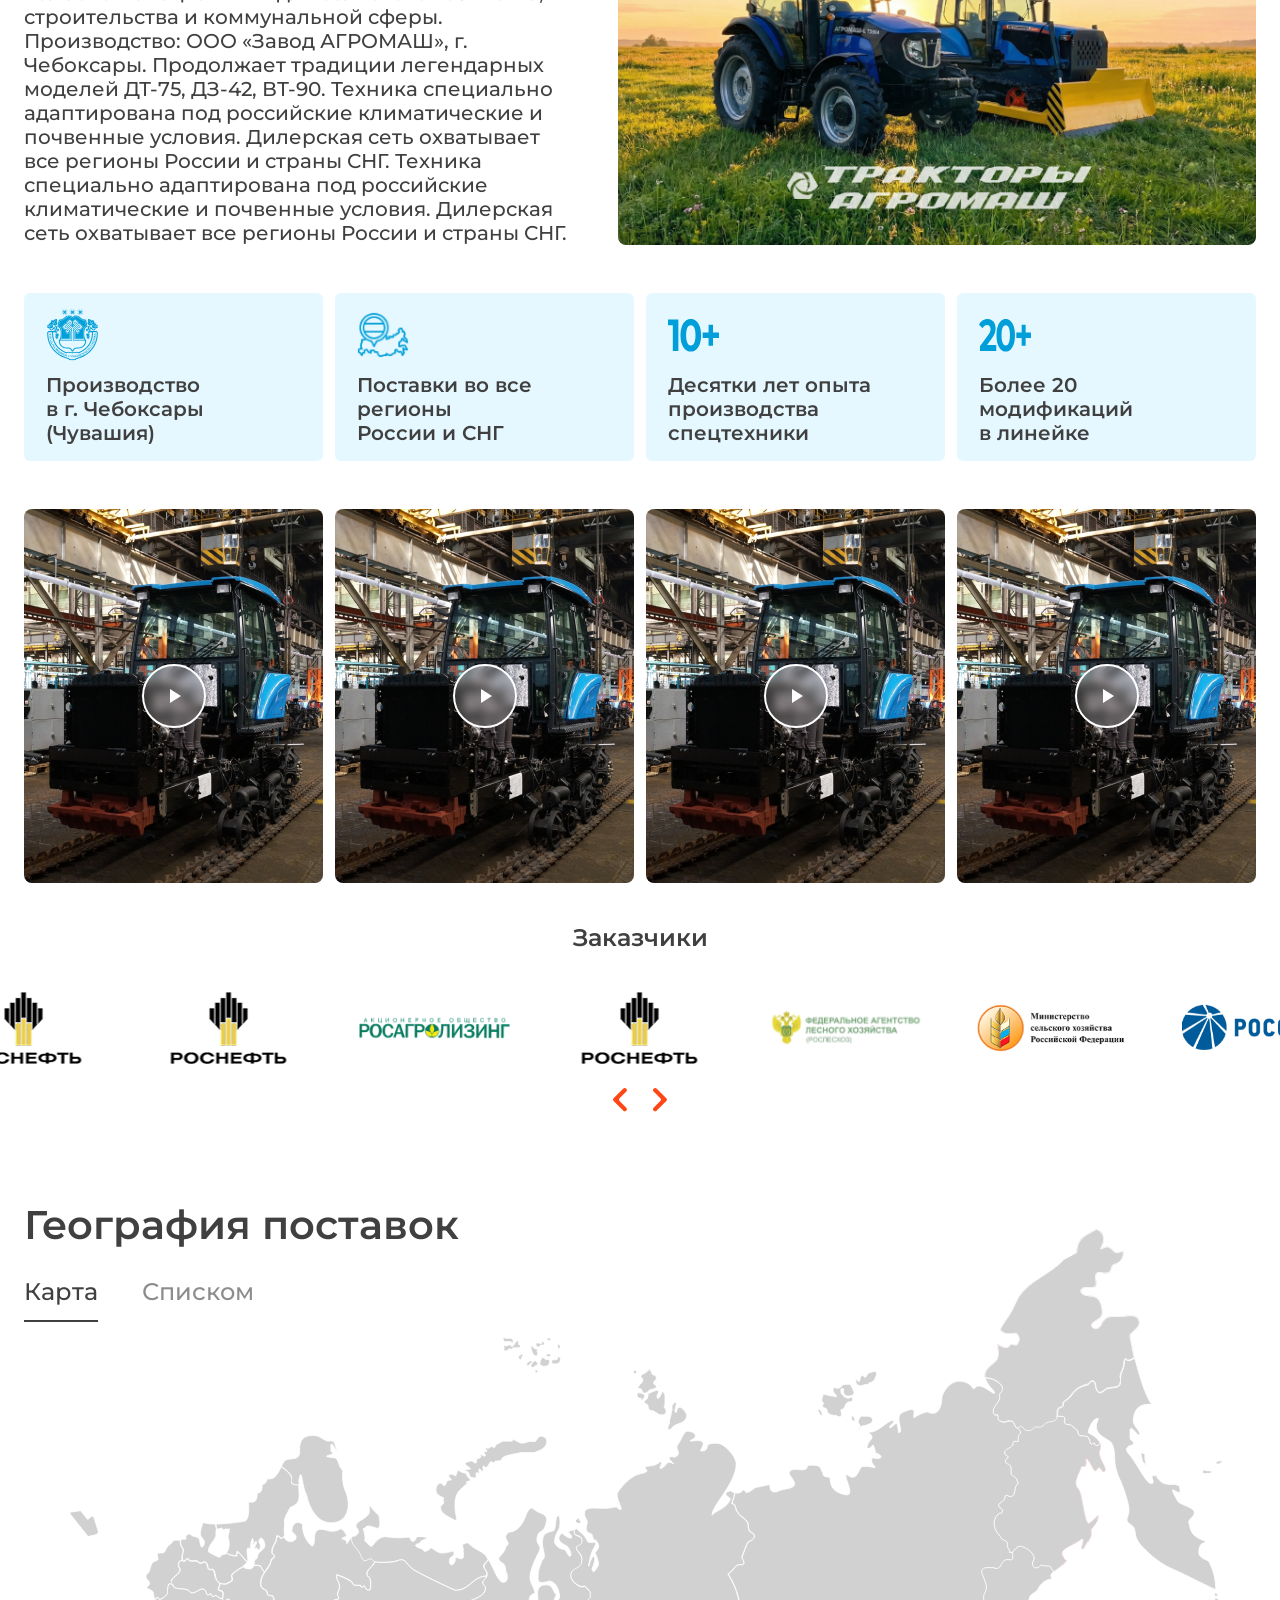
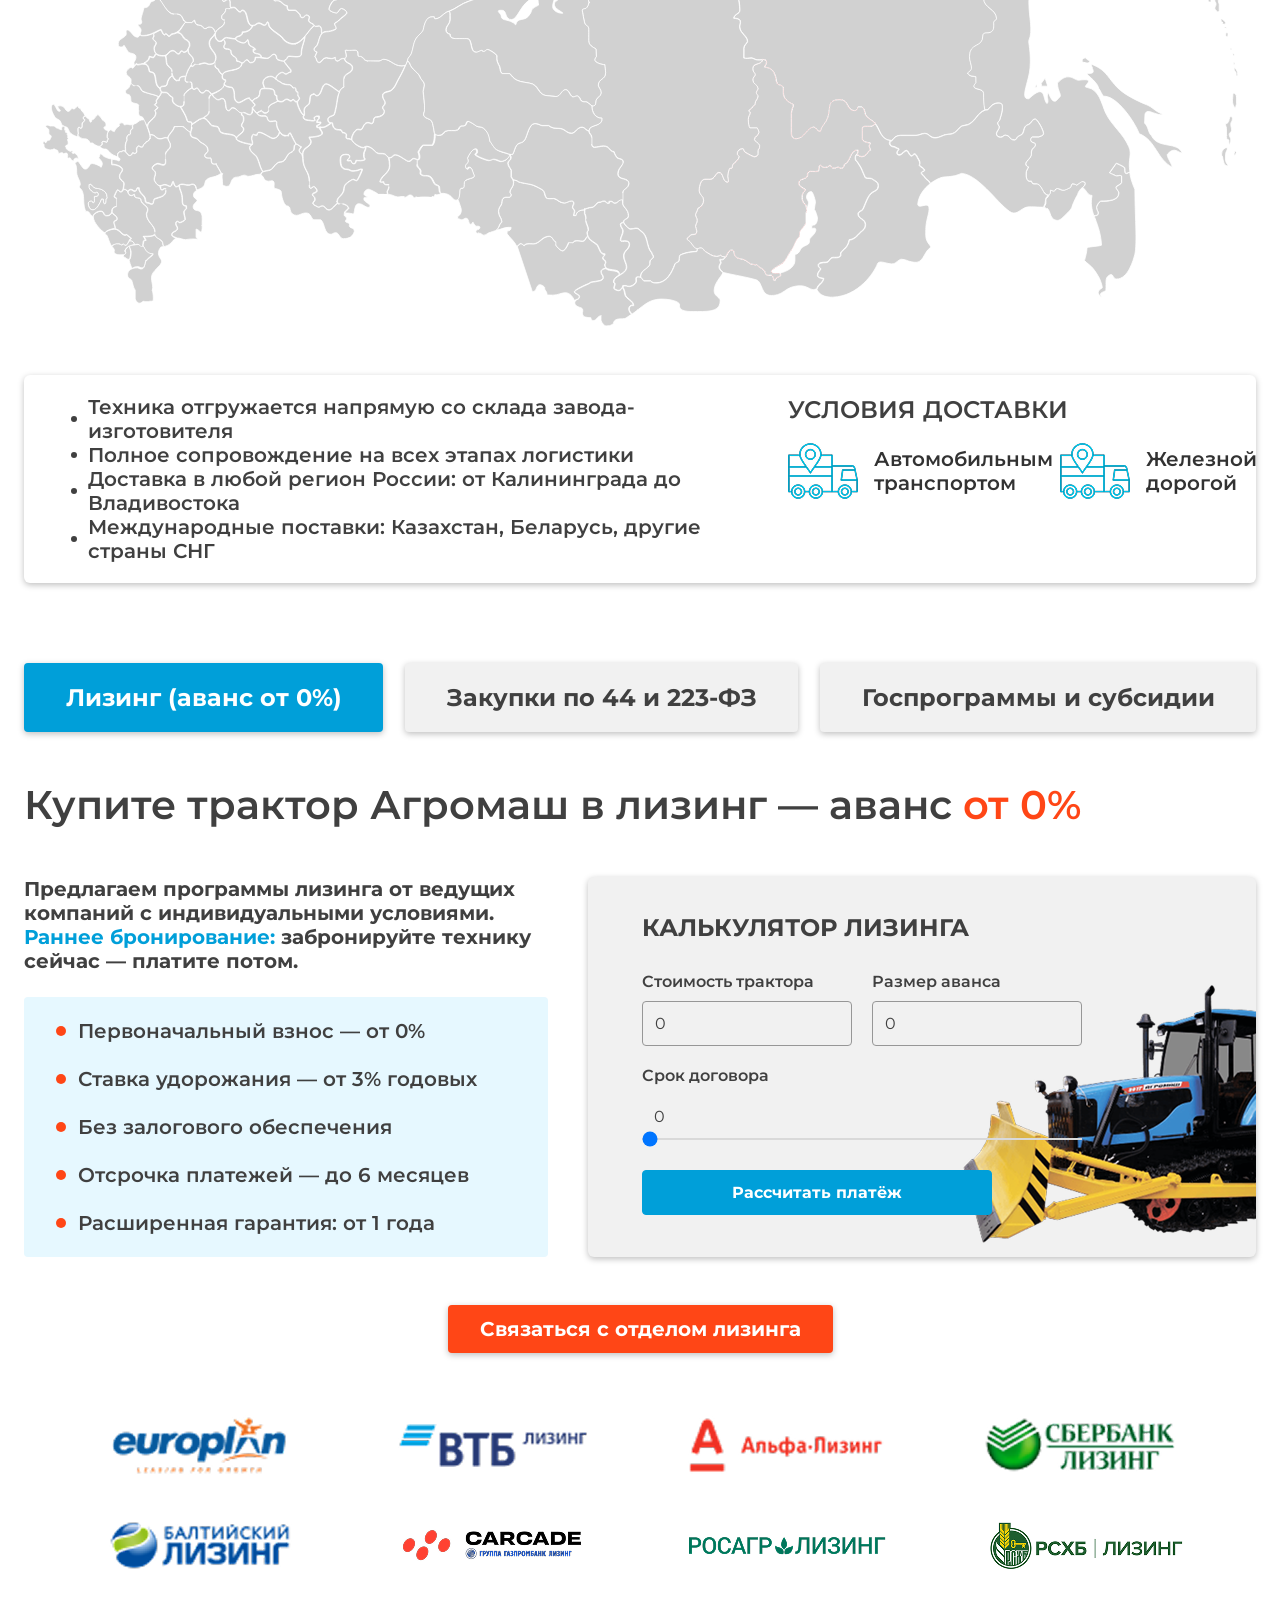
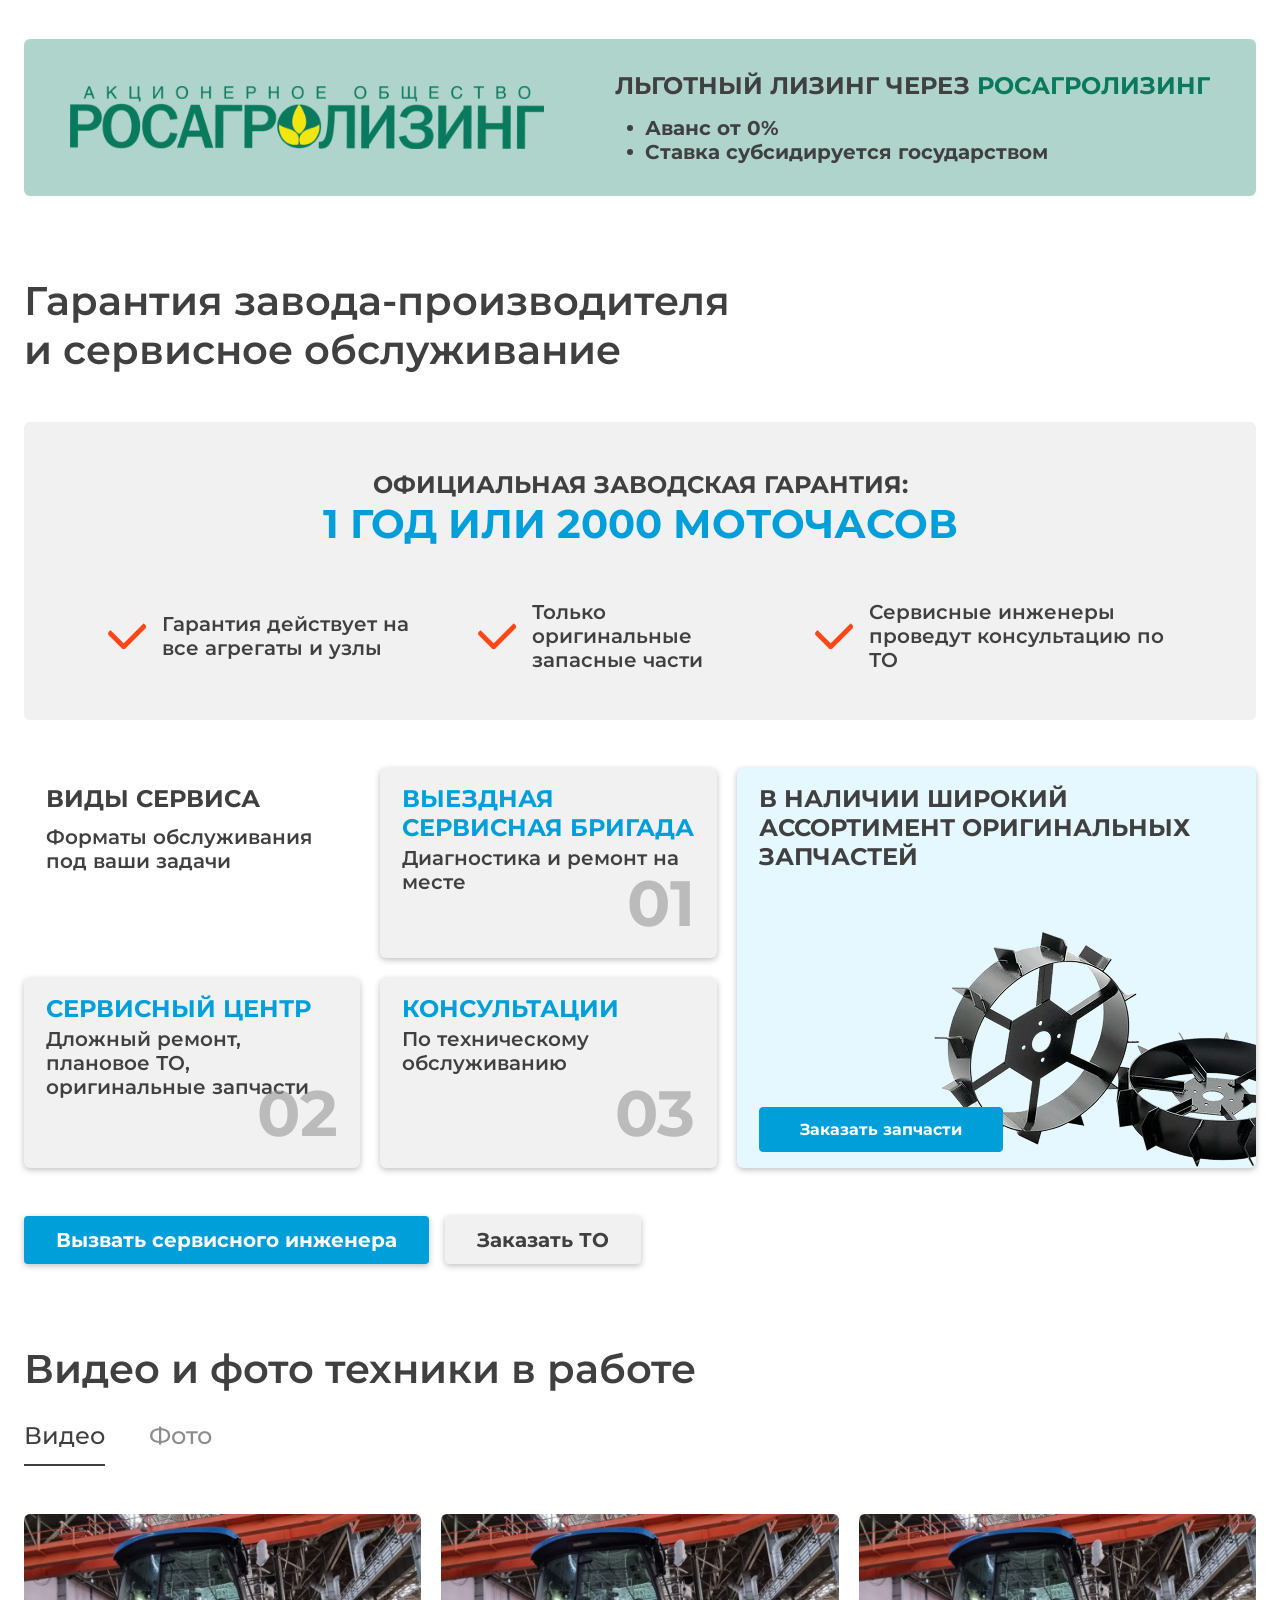
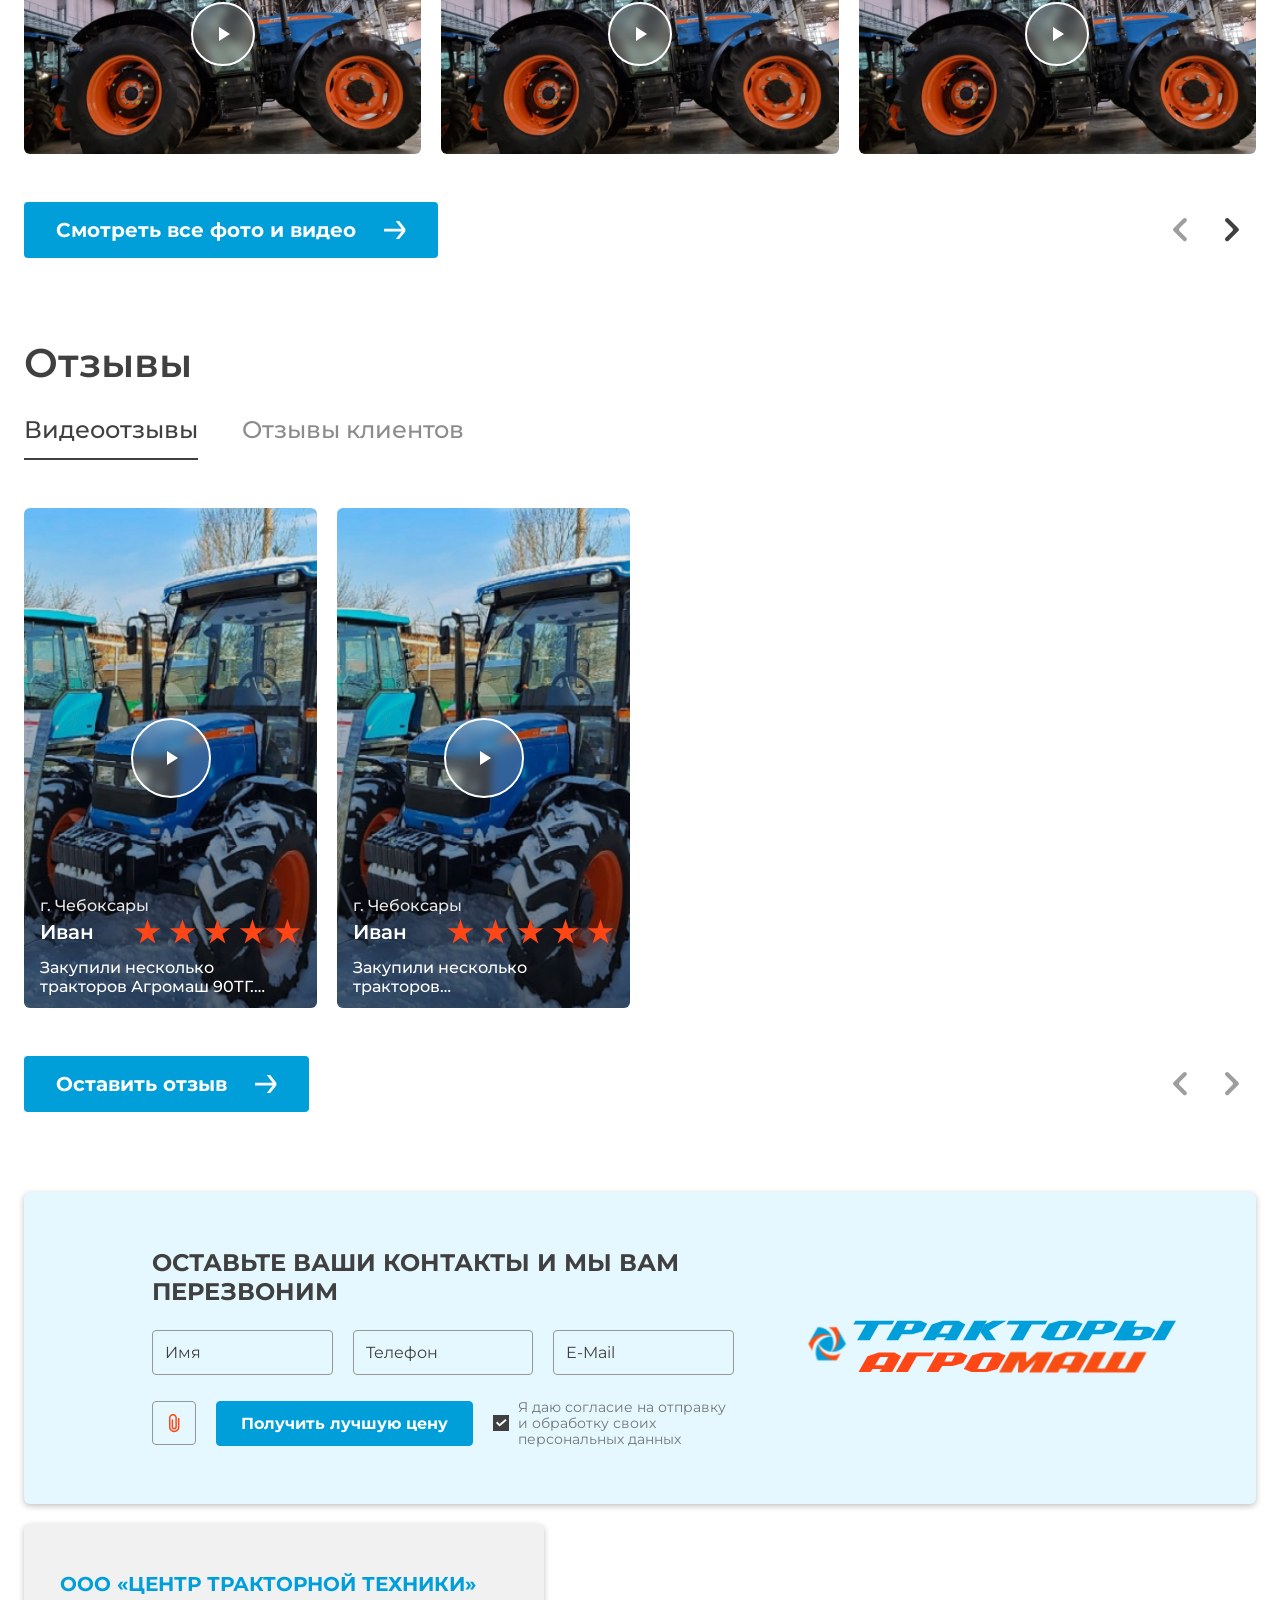
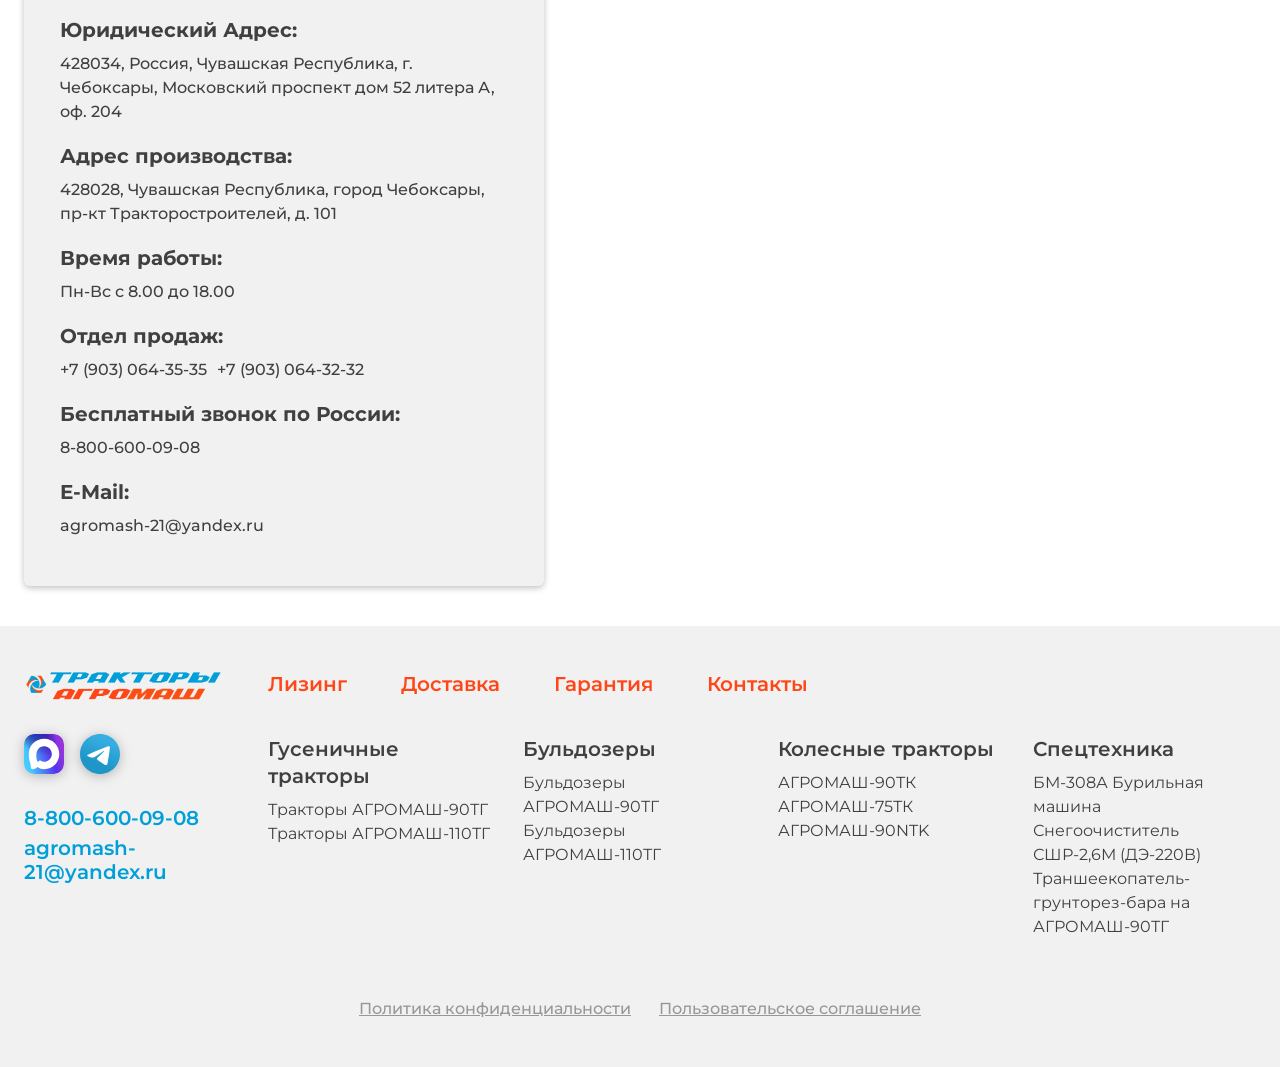
==== commit 0794fb03: "upd 0.7" ====
--- a/index.html
+++ b/index.html
@@ -661,7 +661,9 @@
                 <div class="about">
                     <div class="about__top">
                         <div class="about__top-left">
-                            <h2>О производителе</h2>
+                            <div class="about__top-left-title">
+                                <h2>О производителе</h2>
+                            </div>
                             <div class="about__top-text">
                                 <p>
                                     <span>АГРОМАШ</span> — российский бренд гусеничной и колёсной спецтехники для сельского хозяйства, строительства и коммунальной сферы.
--- a/css/main.css
+++ b/css/main.css
@@ -107,21 +107,25 @@
   text-transform: uppercase;
   color: var(--main-color);
 }
+h1 span {
+  font-size: 40px;
+  color: var(--secondary-color);
+}
 
 h2, .h2 {
   font-weight: 600;
   font-size: 40px;
-  color: #000;
+  color: var(--secondary-color);
 }
 @media (max-width: 768px) {
   h2, .h2 {
-    font-size: 32px;
-    line-height: 130%;
+    font-size: 36px;
   }
 }
 @media (max-width: 480px) {
   h2, .h2 {
     font-size: 24px;
+    text-align: center;
   }
 }
 
@@ -161,11 +165,6 @@
 
 .section {
   padding: 40px 0;
-}
-@media (max-width: 768px) {
-  .section {
-    padding: 30px 0;
-  }
 }
 
 .section-breadcrumb {
@@ -1053,7 +1052,7 @@
   opacity: 0.6;
 }
 .checkbox input[type=checkbox]:checked + span:before {
-  background-image: url("/assets/img/icons/checkbox.svg");
+  background-image: url("/assets/img/icons/light-checkbox.svg");
   background-repeat: no-repeat;
   background-position: 50%;
   background-color: var(--secondary-color);
@@ -1064,12 +1063,12 @@
   padding: 0 0 0 25px;
   line-height: 16px;
   font-weight: 400;
-  font-size: 14px;
+  font-size: 0.875rem;
   color: rgba(64, 64, 64, 0.7);
 }
 @media (max-width: 480px) {
   .checkbox span {
-    font-size: 12px;
+    font-size: 0.75rem;
   }
 }
 .checkbox span:hover::before {
@@ -1088,6 +1087,273 @@
   top: 50%;
   transform: translateY(-50%);
   border: 1px solid var(--secondary-color);
+}
+
+.filter-checkbox {
+  display: block;
+  margin: 0;
+  cursor: pointer;
+  -webkit-user-select: none;
+     -moz-user-select: none;
+          user-select: none;
+  position: relative;
+}
+.filter-checkbox input[type=checkbox] {
+  position: absolute;
+  z-index: -1;
+  opacity: 0;
+  display: block;
+  width: 0;
+  height: 0;
+}
+.filter-checkbox input[type=checkbox]:disabled + span {
+  color: #666;
+  cursor: default;
+}
+.filter-checkbox input[type=checkbox]:disabled + span::before {
+  filter: grayscale(100%);
+  opacity: 0.6;
+}
+.filter-checkbox input[type=checkbox]:checked + span:before {
+  background-image: url("/assets/img/icons/dark-checkbox.svg");
+  background-repeat: no-repeat;
+  background-position: 50%;
+}
+.filter-checkbox span {
+  display: inline-block;
+  position: relative;
+  padding: 0 0 0 35px;
+  line-height: 24px;
+  font-weight: 500;
+  font-size: 1rem;
+  line-height: 20px;
+  color: var(--secondary-color);
+}
+@media (max-width: 1024px) {
+  .filter-checkbox span {
+    font-size: 0.875rem;
+  }
+}
+@media (max-width: 480px) {
+  .filter-checkbox span {
+    font-size: 0.75rem;
+  }
+}
+.filter-checkbox span:hover::before {
+  filter: brightness(110%);
+}
+.filter-checkbox span:active::before {
+  filter: brightness(80%);
+}
+.filter-checkbox span::before {
+  content: "";
+  display: inline-block;
+  width: 20px;
+  height: 20px;
+  position: absolute;
+  left: 0;
+  top: 0;
+  border: 1px solid var(--secondary-color);
+  border-radius: 4px;
+}
+
+.big-filter-checkbox {
+  display: block;
+  margin: 0;
+  cursor: pointer;
+  -webkit-user-select: none;
+     -moz-user-select: none;
+          user-select: none;
+  position: relative;
+  width: -moz-fit-content;
+  width: fit-content;
+}
+.big-filter-checkbox input[type=checkbox] {
+  position: absolute;
+  z-index: -1;
+  opacity: 0;
+  display: block;
+  width: 0;
+  height: 0;
+}
+.big-filter-checkbox input[type=checkbox]:disabled + span {
+  color: #666;
+  cursor: default;
+}
+.big-filter-checkbox input[type=checkbox]:disabled + span::before {
+  filter: grayscale(100%);
+  opacity: 0.6;
+}
+.big-filter-checkbox input[type=checkbox]:checked + span:before {
+  background-image: url("/assets/img/icons/orange-checkbox.svg");
+  background-repeat: no-repeat;
+  background-position: 50%;
+}
+.big-filter-checkbox span {
+  display: inline-block;
+  position: relative;
+  padding: 0 0 0 46px;
+  line-height: 32px;
+  font-weight: 600;
+  font-size: 1.25rem;
+  line-height: 32px;
+  color: var(--secondary-color);
+}
+@media (max-width: 1024px) {
+  .big-filter-checkbox span {
+    font-size: 0.875rem;
+  }
+}
+@media (max-width: 480px) {
+  .big-filter-checkbox span {
+    font-size: 0.75rem;
+  }
+}
+.big-filter-checkbox span:hover::before {
+  filter: brightness(110%);
+}
+.big-filter-checkbox span:active::before {
+  filter: brightness(80%);
+}
+.big-filter-checkbox span::before {
+  content: "";
+  display: inline-block;
+  width: 32px;
+  height: 32px;
+  position: absolute;
+  left: 0;
+  top: 0;
+  border: 1px solid #979797;
+  border-radius: 4px;
+}
+
+.range {
+  margin-top: 24px;
+}
+.range__slider {
+  height: 2px;
+  position: relative;
+  background-color: #A3A3A1;
+}
+.range__selected {
+  height: 100%;
+  left: 0;
+  right: 0;
+  position: absolute;
+  background-color: #009FD9;
+}
+.range__input {
+  position: relative;
+}
+.range__input input {
+  position: absolute;
+  width: 100%;
+  height: 5px;
+  top: -4px;
+  background: none;
+  pointer-events: none;
+  -webkit-appearance: none;
+  -moz-appearance: none;
+}
+.range__input input::-webkit-slider-thumb {
+  height: 15px;
+  width: 15px;
+  border-radius: 50%;
+  background-color: #000;
+  pointer-events: auto;
+  -webkit-appearance: none;
+  cursor: pointer;
+}
+.range__input input::-moz-range-thumb {
+  height: 15px;
+  width: 15px;
+  border-radius: 50%;
+  background-color: #000;
+  pointer-events: auto;
+  -moz-appearance: none;
+}
+.range__price {
+  margin-top: 18px;
+  display: flex;
+  gap: 8px;
+  justify-content: space-between;
+}
+.range__price-input {
+  position: relative;
+  max-width: 100%;
+}
+.range__price-text {
+  position: absolute;
+  left: 4px;
+  top: 50%;
+  transform: translateY(-50%);
+  font-weight: 400;
+  font-size: 1rem;
+}
+.range__price-currency {
+  position: absolute;
+  right: 8px;
+  top: 50%;
+  transform: translateY(-50%);
+  font-weight: 400;
+  font-size: 1rem;
+}
+.range__price label {
+  margin-right: 5px;
+}
+.range__price input {
+  border: 1px solid #a3a3a1;
+  padding: 8px 30px;
+  width: 100%;
+}
+
+.template-swiper-ui {
+  display: flex;
+  align-items: center;
+  gap: 18px;
+}
+.template-swiper-ui__group {
+  display: flex;
+}
+.template-swiper-ui-btn {
+  width: 40px;
+  height: 40px;
+  display: flex;
+  justify-content: center;
+  align-items: center;
+  z-index: 2;
+  cursor: pointer;
+}
+.template-swiper-ui-btn.swiper-button-disabled svg {
+  fill: #979797 !important;
+}
+.template-swiper-ui-btn svg {
+  fill: var(--accent-color-2);
+}
+.template-swiper-ui-pagination {
+  position: relative;
+  bottom: unset !important;
+  top: unset !important;
+  width: -moz-fit-content !important;
+  width: fit-content !important;
+  display: flex;
+  gap: 18px;
+}
+.template-swiper-ui-pagination .swiper-pagination-bullet {
+  margin: 0 !important;
+  opacity: 1 !important;
+  border-radius: 0 !important;
+  height: 4px;
+  width: 42px;
+  background: #979797;
+}
+.template-swiper-ui-pagination .swiper-pagination-bullet-active {
+  background: var(--accent-color-2);
+}
+@media (max-width: 480px) {
+  .template-swiper-ui-pagination .swiper-pagination-bullet {
+    width: 26px;
+  }
 }
 
 .breadcrumb {
@@ -1453,7 +1719,6 @@
 .catalog__grid {
   display: grid;
   grid-template-columns: repeat(3, 1fr);
-  /* Faint borders or gap, let's use gap and standard light borders for cards */
   gap: 20px;
 }
 @media (max-width: 1024px) {
@@ -1461,7 +1726,7 @@
     grid-template-columns: repeat(2, 1fr);
   }
 }
-@media (max-width: 768px) {
+@media (max-width: 600px) {
   .catalog__grid {
     grid-template-columns: 1fr;
   }
@@ -1470,6 +1735,16 @@
   display: flex;
   justify-content: center;
   margin-top: 48px;
+}
+@media (max-width: 768px) {
+  .catalog__footer {
+    margin-top: 30px;
+  }
+}
+@media (max-width: 480px) {
+  .catalog__footer {
+    margin-top: 20px;
+  }
 }
 .catalog__show-all {
   padding: 14px 32px;
@@ -1482,6 +1757,13 @@
   text-decoration: none;
   transition: opacity 0.3s ease;
 }
+@media (max-width: 480px) {
+  .catalog__show-all {
+    gap: 20px;
+    padding: 12px 32px;
+    font-size: 1rem;
+  }
+}
 .catalog__show-all:hover {
   opacity: 0.8;
 }
@@ -1496,14 +1778,20 @@
 }
 
 .catalog-card {
-  display: flex;
-  flex-direction: column;
-  transition: box-shadow 0.3s ease;
+  container-name: card;
+  container-type: inline-size;
+}
+.catalog-card__wrapper {
+  display: flex;
+  flex-direction: column;
 }
 .catalog-card__gallery {
   position: relative;
   width: 100%;
   height: 290px;
+  display: block;
+  background: #FAFAFA;
+  border-radius: 6px;
 }
 .catalog-card__images {
   position: absolute;
@@ -1574,8 +1862,20 @@
   align-items: center;
   gap: 8px;
   font-size: 1rem;
+  color: var(--secondary-color);
+  text-decoration: underline;
+}
+.catalog-card__status[data-status=in-stock] {
   color: #00b152;
-  text-decoration: underline;
+}
+.catalog-card__status[data-status=in-stock]::before {
+  background-color: #00b152;
+}
+.catalog-card__status[data-status=out-of-stock] {
+  color: #ff4616;
+}
+.catalog-card__status[data-status=out-of-stock]::before {
+  background-color: #ff4616;
 }
 .catalog-card__status::before {
   content: "";
@@ -1583,13 +1883,14 @@
   width: 8px;
   height: 8px;
   border-radius: 50%;
-  background-color: #00b152;
+  background-color: var(--secondary-color);
 }
 .catalog-card__title {
+  display: block;
   margin-top: 10px;
   font-size: 1.5rem;
   font-weight: 700;
-  color: #3A3737;
+  color: var(--secondary-color);
   line-height: 1.3;
 }
 .catalog-card__features {
@@ -1636,6 +1937,7 @@
 .catalog-card__price-value {
   font-weight: 700;
   font-size: 1.25rem;
+  white-space: nowrap;
 }
 .catalog-card__price-value--accent {
   font-weight: 700;
@@ -1689,20 +1991,65 @@
   background-color: rgb(0, 121.6313364055, 166); /* Assuming SCSS can darken */
 }
 
-.features__grid {
-  display: grid;
-  grid-template-columns: repeat(4, 1fr);
-  gap: 16px;
-}
-@media (max-width: 1024px) {
-  .features__grid {
-    grid-template-columns: repeat(2, 1fr);
-  }
-}
-@media (max-width: 480px) {
-  .features__grid {
-    grid-template-columns: 1fr;
-  }
+@container card (max-width: 400px) {
+  .catalog-card__gallery {
+    height: 270px;
+  }
+  .catalog-card__price-item--main .catalog-card__price-label {
+    line-height: 1.75rem;
+  }
+  .catalog-card__price-item--main .catalog-card__price-value {
+    font-size: 1.5rem;
+  }
+  .catalog-card__price-value {
+    font-size: 1rem;
+  }
+}
+@container card (max-width: 360px) {
+  .catalog-card__title {
+    font-size: 1.25rem;
+  }
+  .catalog-card__more, .catalog-card__btn {
+    font-size: 1rem;
+  }
+}
+@container card (max-width: 320px) {
+  .catalog-card__price-label {
+    font-size: 0.875rem;
+  }
+}
+@container card (max-width: 310px) {
+  .catalog-card__price-label {
+    font-size: 0.775rem;
+  }
+  .catalog-card__price-item--main .catalog-card__price-label {
+    line-height: 1;
+  }
+  .catalog-card__price-item-wrap {
+    flex-direction: column;
+    align-items: flex-start;
+  }
+}
+@container card (max-width: 280px) {
+  .catalog-card__leasing {
+    flex-direction: column;
+    align-items: flex-start;
+  }
+}
+.features__bottom {
+  display: none;
+  margin-top: 20px;
+  justify-content: center;
+}
+@media (max-width: 1280px) {
+  .features__bottom {
+    display: flex;
+  }
+}
+
+.features-swiper {
+  padding: 16px;
+  margin: -16px;
 }
 
 .features-card {
@@ -1718,10 +2065,26 @@
 .features-card:hover {
   transform: translateY(-5px);
 }
+@media (max-width: 880px) {
+  .features-card {
+    min-height: 180px;
+  }
+}
 .features-card__title {
   font-size: 1.25rem;
   font-weight: 600;
   color: var(--secondary-color);
+  z-index: 2;
+}
+@media (max-width: 768px) {
+  .features-card__title {
+    font-size: 1.125rem;
+  }
+}
+@media (max-width: 600px) {
+  .features-card__title {
+    font-size: 1rem;
+  }
 }
 .features-card__icon {
   position: absolute;
@@ -1732,33 +2095,40 @@
   -o-object-fit: contain;
      object-fit: contain;
 }
-@media (max-width: 768px) {
+@media (max-width: 1024px) {
   .features-card__icon {
-    width: 48px;
-    height: 48px;
-    bottom: 20px;
-    right: 20px;
-  }
-}
-
+    width: 76px;
+    height: 76px;
+  }
+}
 .about {
   display: flex;
   flex-direction: column;
   gap: 48px;
+}
+@media (max-width: 992px) {
+  .about {
+    gap: 20px;
+  }
 }
 .about__top {
   display: grid;
   grid-template-columns: 1.2fr 1.4fr;
   gap: 48px;
 }
-@media (max-width: 1024px) {
+@media (max-width: 992px) {
   .about__top {
     grid-template-columns: 1fr;
-    gap: 24px;
-  }
-}
-.about__top-text {
-  margin-top: 48px;
+    gap: 16px;
+  }
+}
+.about__top-left-title {
+  margin-bottom: 48px;
+}
+@media (max-width: 992px) {
+  .about__top-left-title {
+    margin-bottom: 20px;
+  }
 }
 .about__top-text p {
   font-weight: 500;
@@ -1768,6 +2138,11 @@
 .about__top-text p span {
   font-weight: 600;
 }
+@media (max-width: 480px) {
+  .about__top-text p {
+    font-size: 1rem;
+  }
+}
 .about__top-right {
   width: 100%;
   height: 100%;
@@ -1779,13 +2154,18 @@
   height: 100%;
   -o-object-fit: cover;
      object-fit: cover;
+}
+@media (max-width: 480px) {
+  .about__top-right img {
+    height: 270px;
+  }
 }
 .about__stats {
   display: grid;
   grid-template-columns: repeat(4, 1fr);
   gap: 12px;
 }
-@media (max-width: 1024px) {
+@media (max-width: 992px) {
   .about__stats {
     grid-template-columns: repeat(2, 1fr);
   }
@@ -1795,19 +2175,14 @@
     grid-template-columns: 1fr;
   }
 }
-.about__media {
-  display: grid;
-  grid-template-columns: repeat(4, 1fr);
-  gap: 12px;
+.about__media-bottom {
+  margin-top: 16px;
+  display: none;
 }
 @media (max-width: 1024px) {
-  .about__media {
-    grid-template-columns: repeat(2, 1fr);
-  }
-}
-@media (max-width: 480px) {
-  .about__media {
-    grid-template-columns: 1fr;
+  .about__media-bottom {
+    display: flex;
+    justify-content: center;
   }
 }
 
@@ -1827,10 +2202,9 @@
   -o-object-fit: contain;
      object-fit: contain;
 }
-@media (max-width: 768px) {
+@media (max-width: 480px) {
   .about-stat__icon {
-    width: 40px;
-    height: 40px;
+    margin-bottom: 0;
   }
 }
 .about-stat__text {
@@ -1838,6 +2212,11 @@
   font-size: 1.25rem;
   font-weight: 600;
   color: var(--secondary-color);
+}
+@media (max-width: 480px) {
+  .about-stat__text {
+    font-size: 1rem;
+  }
 }
 
 .about-video {
@@ -1896,7 +2275,24 @@
 .partners__wrapper {
   margin-top: 40px;
 }
-
+.partners__bottom {
+  display: none;
+  margin-top: 16px;
+}
+@media (max-width: 1280px) {
+  .partners__bottom {
+    display: flex;
+    justify-content: center;
+  }
+}
+
+.partners-swiper__item {
+  width: 100%;
+  height: 100%;
+  display: flex;
+  justify-content: center;
+  align-items: center;
+}
 .partners-swiper__slide {
   height: auto;
   display: flex;
@@ -3114,10 +3510,37 @@
   flex-direction: column;
   gap: 48px;
 }
+@media (max-width: 1024px) {
+  .main-sections__wrapper {
+    gap: 20px;
+  }
+}
 .main-sections__list {
   display: flex;
   justify-content: space-between;
-  gap: 10px;
+  flex-wrap: wrap;
+  -moz-column-gap: 10px;
+       column-gap: 10px;
+  row-gap: 20px;
+}
+@media (max-width: 1280px) {
+  .main-sections__list {
+    -moz-column-gap: 44px;
+         column-gap: 44px;
+    justify-content: flex-start;
+  }
+}
+@media (max-width: 1024px) {
+  .main-sections__list {
+    row-gap: 16px;
+  }
+}
+@media (max-width: 480px) {
+  .main-sections__list {
+    -moz-column-gap: 20px;
+         column-gap: 20px;
+    row-gap: 10px;
+  }
 }
 .main-sections__link {
   display: block;
@@ -3127,6 +3550,16 @@
   font-weight: 500;
   font-size: 1.5rem;
   color: #8a8a8a;
+}
+@media (max-width: 1024px) {
+  .main-sections__link-text {
+    font-size: 1.25rem;
+  }
+}
+@media (max-width: 480px) {
+  .main-sections__link-text {
+    font-size: 1rem;
+  }
 }
 .main-sections__link-text:hover {
   color: var(--secondary-color);
@@ -3146,14 +3579,44 @@
   gap: 20px;
   transition: grid-template-columns 0.35s ease;
 }
+@media (max-width: 1024px) {
+  .main-sections__content {
+    gap: 16px;
+  }
+}
+@media (max-width: 768px) {
+  .main-sections__content {
+    grid-template-columns: repeat(2, 1fr) !important;
+  }
+}
+@media (max-width: 480px) {
+  .main-sections__content {
+    grid-template-columns: 1fr !important;
+  }
+}
 .main-sections__content:has(.section-card:nth-child(1):hover) {
   grid-template-columns: 1.35fr 1fr 1fr;
 }
+@media (max-width: 1024px) {
+  .main-sections__content:has(.section-card:nth-child(1):hover) {
+    grid-template-columns: repeat(3, 1fr);
+  }
+}
 .main-sections__content:has(.section-card:nth-child(2):hover) {
   grid-template-columns: 1fr 1.35fr 1fr;
 }
+@media (max-width: 1024px) {
+  .main-sections__content:has(.section-card:nth-child(2):hover) {
+    grid-template-columns: repeat(3, 1fr);
+  }
+}
 .main-sections__content:has(.section-card:nth-child(3):hover) {
   grid-template-columns: 1fr 1fr 1.35fr;
+}
+@media (max-width: 1024px) {
+  .main-sections__content:has(.section-card:nth-child(3):hover) {
+    grid-template-columns: repeat(3, 1fr);
+  }
 }
 
 .section-card {
@@ -3169,10 +3632,26 @@
   gap: 24px;
   transition: background 0.35s ease;
 }
+@media (max-width: 1024px) {
+  .section-card {
+    padding: 24px 12px 14px;
+  }
+}
+@media (max-width: 768px) {
+  .section-card {
+    gap: 6px;
+  }
+}
 .section-card__image {
   max-height: 180px;
 }
+@media (max-width: 1024px) {
+  .section-card__image {
+    max-height: 150px;
+  }
+}
 .section-card__image img {
+  height: 100%;
   -o-object-fit: contain;
      object-fit: contain;
 }
@@ -3182,6 +3661,17 @@
   text-align: center;
   color: var(--secondary-color);
   transition: color 0.35s ease;
+}
+@media (max-width: 1024px) {
+  .section-card__text {
+    font-size: 1.25rem;
+  }
+}
+.section-card.active {
+  background: var(--accent-color);
+}
+.section-card.active .section-card__text {
+  color: var(--main-color);
 }
 .section-card:hover {
   background: var(--accent-color);
@@ -3323,4 +3813,869 @@
 }
 .hero-swiper-pagination .swiper-pagination-bullet-active {
   background: var(--accent-color-2);
+}
+
+.catalog-detail {
+  display: flex;
+  flex-direction: column;
+  gap: 36px;
+}
+.catalog-detail__top-list {
+  display: flex;
+  gap: 44px;
+}
+.catalog-detail__top-link {
+  display: block;
+  position: relative;
+  font-weight: 500;
+  font-size: 1.5rem;
+  color: #8a8a8a;
+}
+.catalog-detail__top-link:hover {
+  color: var(--secondary-color);
+}
+.catalog-detail__top-link:hover::after {
+  content: "";
+  position: absolute;
+  height: 2px;
+  width: 100%;
+  bottom: -6px;
+  left: 0;
+  background: var(--secondary-color);
+}
+.catalog-detail__wrapper {
+  display: grid;
+  grid-template-columns: repeat(2, 1fr);
+  gap: 20px;
+}
+.catalog-detail__img {
+  min-height: 560px;
+  border-radius: 6px;
+  background: #f1f1f1;
+  overflow: hidden;
+}
+.catalog-detail__img-link {
+  display: flex;
+  justify-content: center;
+  align-items: center;
+  width: 100%;
+  height: 100%;
+}
+.catalog-detail__content {
+  display: flex;
+  flex-direction: column;
+  justify-content: space-between;
+  gap: 32px;
+}
+.catalog-detail__content-text {
+  font-weight: 500;
+  font-size: 20px;
+  color: var(--secondary-color);
+}
+.catalog-detail__content-props {
+  display: flex;
+  flex-direction: column;
+}
+.catalog-detail__content-props-item {
+  padding: 10px 30px;
+  display: flex;
+  align-items: center;
+  gap: 28px;
+}
+.catalog-detail__content-props-item:nth-of-type(even) {
+  background: #f1f1f1;
+}
+.catalog-detail__content-props-item-name {
+  max-width: 50%;
+  width: 100%;
+  font-weight: 600;
+  font-size: 20px;
+  line-height: 140%;
+  color: #000;
+}
+.catalog-detail__content-props-item-value {
+  font-weight: 500;
+  font-size: 20px;
+  line-height: 140%;
+  color: #000;
+}
+.catalog-detail__price-wrapper {
+  display: flex;
+  align-items: flex-end;
+  justify-content: space-between;
+  gap: 24px;
+}
+.catalog-detail__prices {
+  display: flex;
+  flex-direction: column;
+  gap: 10px;
+}
+.catalog-detail__price-item {
+  padding: 6px 0;
+  display: flex;
+  align-items: center;
+  gap: 8px;
+  flex-wrap: wrap;
+}
+.catalog-detail__price-item--main .catalog-card__price-label {
+  line-height: 2rem;
+}
+.catalog-detail__price-item--main .catalog-card__price-value {
+  font-size: 2rem;
+  color: var(--secondary-color);
+}
+.catalog-detail__price-item-wrap {
+  display: flex;
+  align-items: end;
+  gap: 8px;
+}
+.catalog-detail__price-label {
+  font-weight: 600;
+  font-size: 1rem;
+  color: #979797;
+}
+.catalog-detail__price-value {
+  font-weight: 700;
+  font-size: 1.25rem;
+}
+.catalog-detail__price-value--accent {
+  font-weight: 700;
+  color: #FF4616;
+}
+.catalog-detail__leasing {
+  display: inline-flex;
+  align-items: center;
+  gap: 8px;
+  background-color: var(--accent-color);
+  box-shadow: 0 2px 6px 0 rgba(0, 0, 0, 0.25);
+  padding: 6px 12px;
+  border-radius: 4px;
+  width: -moz-fit-content;
+  width: fit-content;
+}
+.catalog-detail__leasing-label {
+  font-weight: 600;
+  font-size: 1rem;
+  color: #979797;
+}
+.catalog-detail__leasing-value {
+  font-size: 1.25rem;
+  font-weight: 700;
+  color: var(--secondary-color);
+}
+.catalog-detail__btn {
+  height: -moz-fit-content;
+  height: fit-content;
+  padding: 14px 42px;
+  border-radius: 6px;
+  background: #009fd9;
+  font-weight: 600;
+  font-size: 1.25rem;
+  color: #fff;
+}
+
+.catalog-detail-props__wrapper {
+  display: grid;
+  grid-template-columns: repeat(2, 1fr);
+  -moz-column-gap: 20px;
+       column-gap: 20px;
+  row-gap: 16px;
+}
+.catalog-detail-props__item {
+  box-shadow: 0 2px 6px 0 rgba(0, 0, 0, 0.25);
+  background: #f1f1f1;
+  border-radius: 4px;
+  height: -moz-fit-content;
+  height: fit-content;
+}
+.catalog-detail-props__item-content {
+  display: grid;
+  grid-template-rows: 0fr;
+  overflow: hidden;
+  transition: grid-template-rows 0.3s ease-in-out;
+}
+.catalog-detail-props__item-trigger {
+  padding: 20px;
+  display: flex;
+  align-items: center;
+  justify-content: space-between;
+  gap: 10px;
+  cursor: pointer;
+}
+.catalog-detail-props__item-name {
+  font-weight: 600;
+  font-size: 1.5rem;
+  color: var(--secondary-color);
+}
+.catalog-detail-props__item-icon {
+  display: flex;
+  flex-shrink: 0;
+  pointer-events: none;
+  position: relative;
+  width: 20px;
+  height: 20px;
+}
+.catalog-detail-props__item-icon span {
+  position: absolute;
+  background: var(--secondary-color);
+  display: flex;
+  align-items: center;
+  transition: all 0.3s;
+}
+.catalog-detail-props__item-icon span:first-child {
+  width: 18px;
+  height: 3px;
+  top: 50%;
+  left: 50%;
+  translate: -50% -50%;
+}
+.catalog-detail-props__item-icon span:last-child {
+  width: 3px;
+  height: 18px;
+  top: 50%;
+  left: 50%;
+  translate: -50% -50%;
+}
+.catalog-detail-props__item.open .catalog-detail-props__item-content {
+  grid-template-rows: 1fr;
+}
+.catalog-detail-props__item.open .catalog-detail-props__item-name {
+  color: var(--main-color);
+}
+.catalog-detail-props__item.open .catalog-detail-props__item-icon span:last-child {
+  opacity: 0;
+}
+
+.catalog-props-list {
+  display: flex;
+  flex-direction: column;
+  min-height: 0;
+}
+.catalog-props-list__item {
+  padding: 10px 20px;
+  display: flex;
+  align-items: center;
+  gap: 20px;
+}
+.catalog-props-list__item:nth-of-type(odd) {
+  background: #fafafa;
+}
+.catalog-props-list__item-name {
+  width: 50%;
+  font-weight: 600;
+  font-size: 20px;
+  color: #000;
+}
+.catalog-props-list__item-value {
+  width: 50%;
+  font-weight: 500;
+  font-size: 20px;
+  color: #000;
+}
+
+.applications__top {
+  display: flex;
+  justify-content: space-between;
+  align-items: center;
+}
+.applications__top-btns {
+  display: flex;
+}
+.applications__wrapper {
+  margin-top: 48px;
+}
+
+.applications-card {
+  position: relative;
+  border-radius: 6px;
+  overflow: hidden;
+  cursor: pointer;
+}
+.applications-card::after {
+  content: "";
+  position: absolute;
+  top: 0;
+  left: 0;
+  width: 100%;
+  height: 100%;
+  z-index: 1;
+  background: linear-gradient(180deg, rgba(64, 64, 64, 0) 0%, rgba(0, 0, 0, 0.5) 100%);
+}
+.applications-card__description {
+  position: absolute;
+  bottom: 28px;
+  left: 16px;
+  right: 16px;
+  z-index: 2;
+  transition: scale 0.3s ease;
+}
+.applications-card__description-text {
+  font-weight: 600;
+  font-size: 1.25rem;
+  color: #fff;
+}
+.applications-card__thumb {
+  width: 100%;
+  height: 400px;
+  -o-object-fit: cover;
+     object-fit: cover;
+  display: block;
+  transition: transform 0.5s ease;
+}
+.applications-card__play {
+  position: absolute;
+  top: 50%;
+  left: 50%;
+  transform: translate(-50%, -50%);
+  z-index: 2;
+  width: 80px;
+  height: 80px;
+  background: rgba(255, 255, 255, 0.2);
+  border: 2px solid #FFF;
+  border-radius: 50%;
+  display: flex;
+  align-items: center;
+  justify-content: center;
+  backdrop-filter: blur(4px);
+  transition: background-color 0.3s ease, border-color 0.3s ease;
+  padding: 0;
+}
+.applications-card__play svg {
+  width: 24px;
+  height: 24px;
+  fill: #FFF;
+}
+.applications-card:hover .applications-card__thumb {
+  transform: scale(1.05);
+}
+.applications-card:hover .applications-card__play {
+  background: var(--main-color, #009FD9);
+  border-color: var(--main-color, #009FD9);
+}
+.applications-card:hover .applications-card__description {
+  scale: 0.98;
+}
+
+.applications-swiper-btn {
+  width: 48px;
+  height: 48px;
+  cursor: pointer;
+  display: flex;
+  justify-content: center;
+  align-items: center;
+}
+.applications-swiper-btn svg {
+  fill: var(--secondary-color);
+}
+.applications-swiper-btn.swiper-button-disabled {
+  opacity: 0.5;
+}
+
+.catalog-main {
+  display: flex;
+  flex-direction: column;
+  gap: 40px;
+}
+.catalog-main__head-title {
+  font-weight: 700;
+  color: var(--secondary-color);
+}
+@media (max-width: 992px) {
+  .catalog-main__filter {
+    margin-top: 0;
+    display: none;
+    position: fixed;
+    top: 0;
+    left: 0;
+    z-index: 2;
+    max-width: 100%;
+  }
+}
+.catalog-main__filter.open {
+  display: block;
+  z-index: 9;
+}
+.catalog-main__inner {
+  margin-top: 60px;
+  display: flex;
+  flex-direction: column;
+}
+@media (max-width: 768px) {
+  .catalog-main__inner {
+    margin: 20px auto 0 auto;
+  }
+}
+.catalog-main__bottom {
+  margin-top: 48px;
+}
+@media (max-width: 768px) {
+  .catalog-main__bottom {
+    margin-top: 24px;
+  }
+}
+
+.catalog-main-list__wrapper {
+  display: grid;
+}
+.catalog-main-list__wrapper--col {
+  grid-template-columns: repeat(auto-fill, minmax(360px, 1fr));
+  gap: 20px;
+}
+@media (max-width: 768px) {
+  .catalog-main-list__wrapper--col {
+    grid-template-columns: repeat(auto-fill, minmax(280px, 1fr));
+  }
+}
+.catalog-main-list__wrapper--row {
+  grid-template-columns: 1fr;
+  gap: 18px;
+}
+.catalog-main-list__item {
+  container: card/inline-size;
+}
+.catalog-main-list__item .products-card {
+  padding: 8px 24px 28px 24px;
+}
+@media (max-width: 768px) {
+  .catalog-main-list__item .products-card {
+    padding: 8px 10px 28px 8px;
+  }
+}
+
+.catalog-main-sections {
+  margin-top: 48px;
+}
+.catalog-main-sections__wrapper {
+  display: grid;
+  grid-template-columns: repeat(auto-fill, minmax(280px, 1fr));
+  gap: 20px;
+}
+.catalog-main-sections .section-card {
+  padding: 12px 0 14px;
+}
+.catalog-main-sections .section-card__image {
+  max-height: 146px;
+}
+
+.filter {
+  border-radius: 6px;
+  box-shadow: 0 2px 6px 0 rgba(0, 0, 0, 0.25);
+  background: #f1f1f1;
+  padding: 24px 30px;
+}
+@media (max-width: 992px) {
+  .filter {
+    height: 100dvh;
+    overflow-y: scroll;
+  }
+}
+.filter__top-title {
+  font-weight: 700;
+  font-size: 1.5rem;
+  text-transform: uppercase;
+  text-align: center;
+  color: var(--secondary-color);
+}
+.filter__wrapper {
+  margin-top: 16px;
+  display: flex;
+  align-items: flex-end;
+  gap: 20px;
+}
+.filter__inner {
+  display: flex;
+  width: 100%;
+}
+.filter__group-btn {
+  display: flex;
+  flex-direction: column;
+}
+.filter__btn {
+  border-radius: 4px;
+  padding: 10px 32px;
+  font-weight: 700;
+  font-size: 1.25rem;
+  color: #fff;
+  transition: all 0.3s;
+}
+.filter__btn--clear {
+  text-decoration: underline;
+  color: var(--secondary-color);
+  font-weight: 600;
+}
+.filter__btn--show {
+  box-shadow: 0 2px 6px 0 rgba(0, 0, 0, 0.25);
+  background: var(--main-color);
+}
+.filter__close {
+  display: none;
+}
+@media (max-width: 992px) {
+  .filter__close {
+    position: absolute;
+    top: 17px;
+    right: 24px;
+    display: flex;
+  }
+}
+.filter__close img {
+  pointer-events: none;
+}
+.filter--repair .filter__group-btn {
+  flex-direction: row;
+}
+
+.filter-category {
+  display: flex;
+  gap: 20px;
+  width: 100%;
+}
+.filter-category__list {
+  flex-grow: 1;
+}
+.filter-category__top {
+  margin-bottom: 10px;
+}
+.filter-category__top span {
+  font-weight: 600;
+  font-size: 1rem;
+  color: var(--secondary-color);
+}
+.filter-category__icon {
+  display: flex;
+  pointer-events: none;
+  transition: all 0.3s;
+}
+.filter-category__description {
+  margin-top: 10px;
+  gap: 20px;
+  display: grid;
+  grid-template-rows: 0fr;
+  overflow: hidden;
+  transition: all 0.3s;
+  min-height: 0;
+}
+.filter-category__row {
+  display: flex;
+  align-items: center;
+  justify-content: space-between;
+}
+.filter-category__row span {
+  font-weight: 700;
+  font-size: 1rem;
+  line-height: 130%;
+  color: var(--secondary-color);
+}
+.filter-category__row:not(:has(input:checked)) span {
+  color: #3A3737;
+}
+.filter-category__row:not(:has(input[data-radio=on]:checked)) span {
+  color: #3A3737;
+}
+.filter-category__more {
+  font-weight: 600;
+  font-size: 0.875rem;
+  line-height: 130%;
+  color: var(--secondary-color);
+  cursor: pointer;
+}
+
+.filter-category-select {
+  position: relative;
+}
+.filter-category-select.open .filter-category-select__trigger svg {
+  transform: rotate(180deg);
+}
+.filter-category-select__trigger svg {
+  flex-shrink: 0;
+  transition: transform 0.2s ease;
+}
+.filter-category-select__trigger {
+  position: relative;
+  z-index: 2;
+  border: 1px solid #979797;
+  border-radius: 4px;
+  padding: 12px;
+  display: flex;
+  justify-content: space-between;
+  align-items: center;
+  cursor: pointer;
+}
+.filter-category-select__title {
+  font-weight: 400;
+  font-size: 1rem;
+  color: var(--secondary-color);
+}
+.filter-category-select__description {
+  opacity: 0;
+  pointer-events: none;
+  position: absolute;
+  top: 0;
+  left: 0;
+  width: 100%;
+  box-shadow: 0 2px 6px 0 rgba(0, 0, 0, 0.25);
+  background: #fff;
+  border-radius: 4px;
+  padding: 56px 0 12px 0;
+  z-index: 1;
+}
+.filter-category-select__description-option {
+  padding: 12px;
+  cursor: pointer;
+}
+.filter-category-select__description.active {
+  opacity: 1;
+  pointer-events: all;
+}
+
+.filter-category-checkbox {
+  margin-top: 30px;
+}
+
+.filter-properties {
+  display: flex;
+  flex-direction: column;
+  min-height: 0;
+}
+.filter-properties__list {
+  padding: 8px 12px;
+  cursor: pointer;
+  font-weight: 600;
+  font-size: 1.25rem;
+  color: var(--secondary-color);
+}
+.filter-properties__list:hover {
+  background: var(--accent-color);
+}
+.filter-properties__list.active {
+  background: var(--accent-color);
+}
+
+.filter-panel {
+  display: flex;
+  align-items: center;
+  justify-content: space-between;
+}
+.filter-panel__btn {
+  display: none;
+  height: 40px;
+  width: 40px;
+  box-shadow: 0 2px 6px 0 rgba(0, 0, 0, 0.25);
+  background: #f1f1f1;
+  border-radius: 4px;
+}
+@media (max-width: 992px) {
+  .filter-panel__btn {
+    display: flex;
+  }
+}
+@media (max-width: 768px) {
+  .filter-panel__btn {
+    height: 32px;
+    width: 32px;
+  }
+}
+.filter-panel__btn-icon {
+  display: flex;
+  align-items: center;
+  justify-content: center;
+  height: inherit;
+}
+.filter-panel__right {
+  margin-left: auto;
+  display: flex;
+  align-items: center;
+  gap: 20px;
+}
+.filter-panel__sort {
+  font-weight: 600;
+  font-size: 1.25rem;
+  color: var(--secondary-color);
+  width: 280px;
+  height: 44px;
+  border-radius: 4px;
+  padding: 10px 20px;
+  box-shadow: 0 2px 6px 0 rgba(0, 0, 0, 0.25);
+  background: #f1f1f1;
+  cursor: pointer;
+  -webkit-appearance: none;
+     -moz-appearance: none;
+          appearance: none;
+  background-image: url("/assets/img/icons/select-arrow.svg");
+  background-repeat: no-repeat;
+  background-position: 90% center;
+}
+@media (max-width: 768px) {
+  .filter-panel__sort {
+    height: 32px;
+    width: 190px;
+    font-size: 0.875rem;
+    background-position: 97% center;
+    background-size: 8%;
+  }
+}
+.filter-panel__view {
+  display: flex;
+  gap: 10px;
+}
+@media (max-width: 768px) {
+  .filter-panel__view {
+    display: none;
+  }
+}
+.filter-panel__view-link {
+  width: 44px;
+  height: 44px;
+  display: flex;
+  justify-content: center;
+  align-items: center;
+  border-radius: 4px;
+  background: #f1f1f1;
+  box-shadow: 0 2px 6px 0 rgba(0, 0, 0, 0.25);
+  transition: box-shadow 0.3s;
+}
+.filter-panel__view-link svg {
+  fill: #979797;
+}
+.filter-panel__view-link:hover {
+  box-shadow: none;
+}
+.filter-panel__view-link--active svg {
+  fill: var(--accent-color-2);
+}
+
+.pagination {
+  display: flex;
+  justify-content: center;
+}
+
+.pagination-list {
+  display: flex;
+  align-items: center;
+  gap: 6px;
+}
+.pagination-list__item {
+  display: flex;
+}
+.pagination-list__item:first-child {
+  margin-right: 16px;
+}
+@media (max-width: 768px) {
+  .pagination-list__item:first-child {
+    margin-right: 2px;
+  }
+}
+.pagination-list__item:last-child {
+  margin-left: 16px;
+}
+@media (max-width: 768px) {
+  .pagination-list__item:last-child {
+    margin-left: 2px;
+  }
+}
+.pagination-list__link {
+  display: flex;
+  justify-content: center;
+  align-items: center;
+  flex-shrink: 0;
+  width: 40px;
+  height: 40px;
+  border-radius: 4px;
+  background: #f1f1f1;
+  box-shadow: 0 2px 6px 0 rgba(0, 0, 0, 0.25);
+  font-weight: 500;
+  font-size: 1rem;
+  color: var(--secondary-color);
+}
+.pagination-list__link--active {
+  border: 2px solid var(--accent-color-2);
+}
+.pagination-list__prev, .pagination-list__next {
+  display: flex;
+  justify-content: center;
+  align-items: center;
+  flex-shrink: 0;
+  width: 40px;
+  height: 40px;
+}
+.pagination-list__prev.disabled svg, .pagination-list__next.disabled svg {
+  opacity: 0.5;
+}
+.pagination-list__prev svg, .pagination-list__next svg {
+  fill: #9A9A98;
+}
+.pagination-list__arrow {
+  display: flex;
+}
+
+.repair-card__images {
+  height: 290px;
+  display: flex;
+  align-items: center;
+  justify-content: center;
+}
+.repair-card__images img {
+  -o-object-fit: contain;
+     object-fit: contain;
+}
+.repair-card__body {
+  margin-top: 18px;
+  display: flex;
+  flex-direction: column;
+  gap: 18px;
+}
+.repair-card__status {
+  display: inline-flex;
+  align-items: center;
+  gap: 8px;
+  font-size: 1rem;
+  color: var(--secondary-color);
+  text-decoration: underline;
+}
+.repair-card__status[data-status=in-stock] {
+  color: #00b152;
+}
+.repair-card__status[data-status=in-stock]::before {
+  background-color: #00b152;
+}
+.repair-card__status[data-status=out-of-stock] {
+  color: #ff4616;
+}
+.repair-card__status[data-status=out-of-stock]::before {
+  background-color: #ff4616;
+}
+.repair-card__status::before {
+  content: "";
+  display: block;
+  width: 8px;
+  height: 8px;
+  border-radius: 50%;
+  background-color: var(--secondary-color);
+}
+.repair-card__title {
+  margin-top: 10px;
+  font-size: 1.5rem;
+  font-weight: 700;
+  color: var(--secondary-color);
+  line-height: 1.3;
+}
+.repair-card__price-item {
+  font-weight: 700;
+  font-size: 2rem;
+  color: var(--secondary-color);
+}
+.repair-card__btn {
+  width: 100%;
+  padding: 12px 20px;
+  background-color: var(--main-color);
+  color: #FFF;
+  border: none;
+  border-radius: 6px;
+  font-size: 1.25rem;
+  font-weight: 600;
+  cursor: pointer;
+  transition: background-color 0.3s ease;
+}
+.repair-card__btn:hover {
+  background-color: rgb(0, 121.6313364055, 166); /* Assuming SCSS can darken */
 }
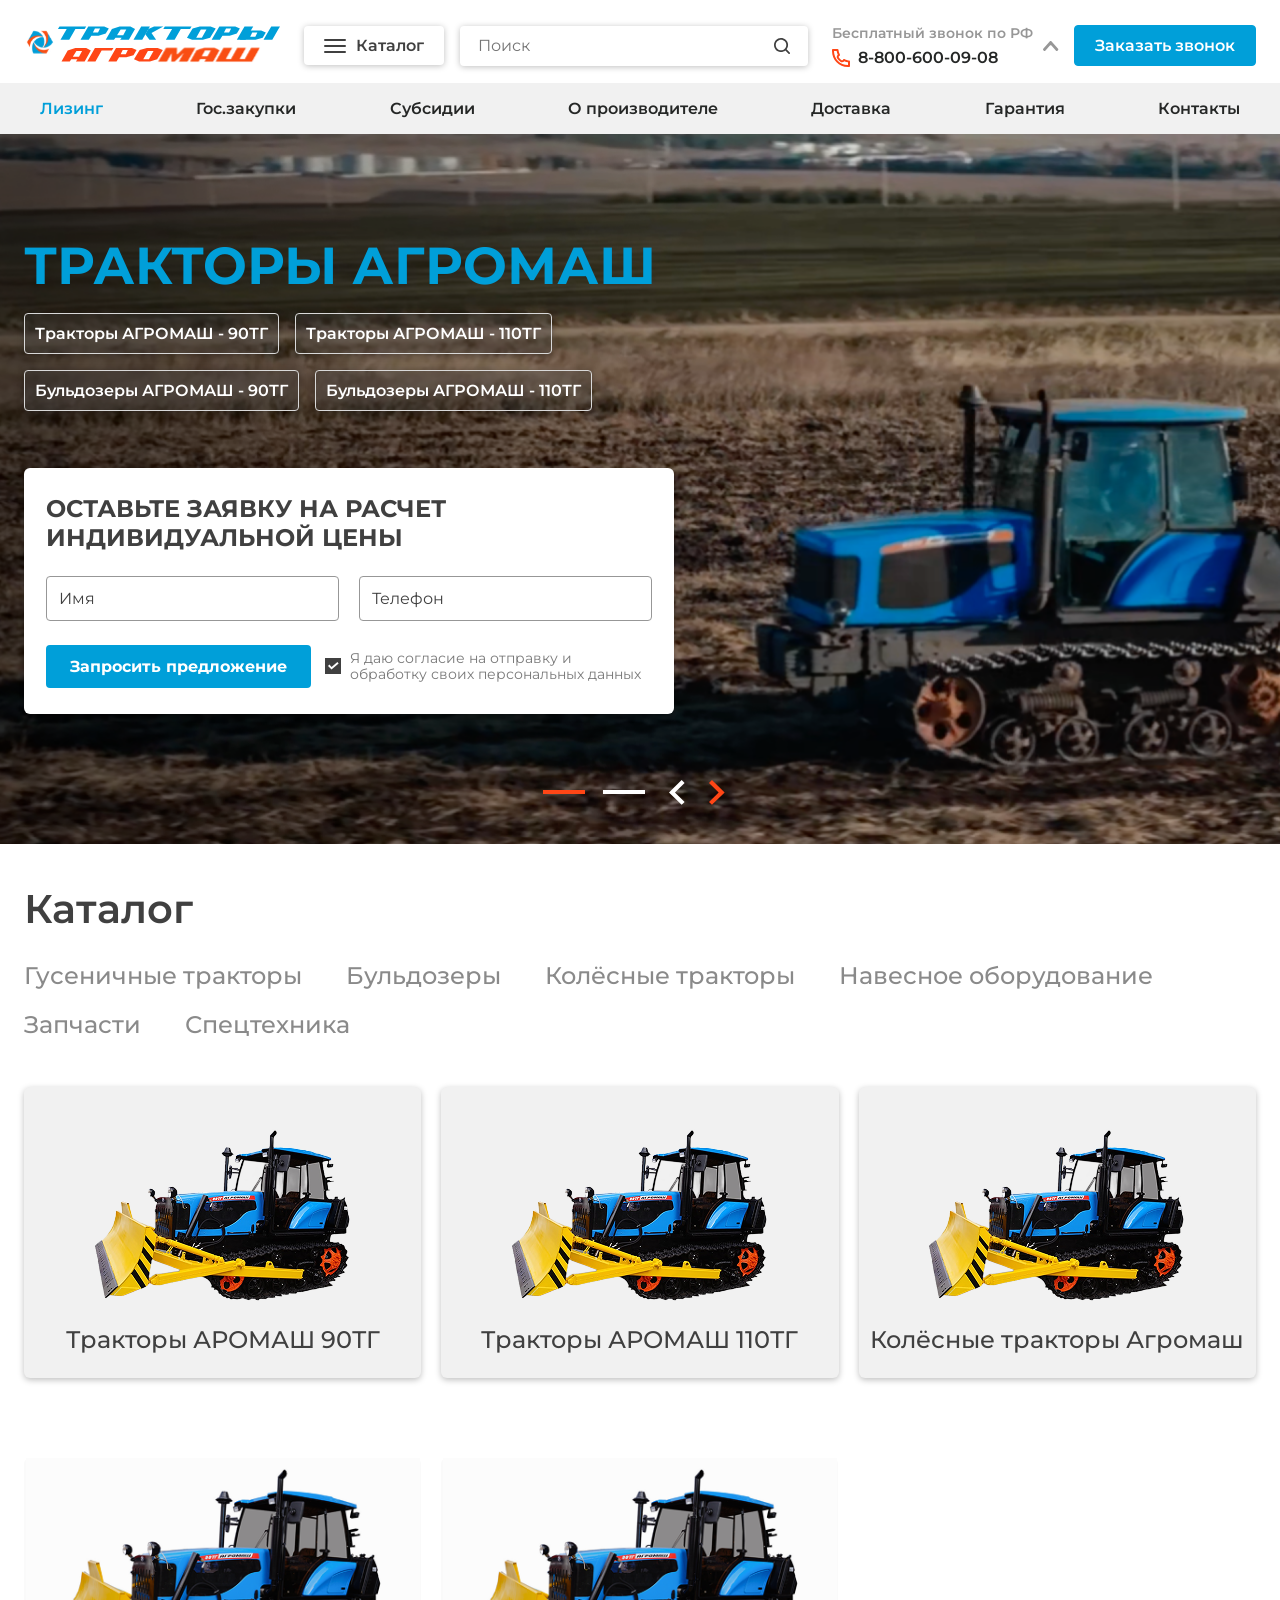
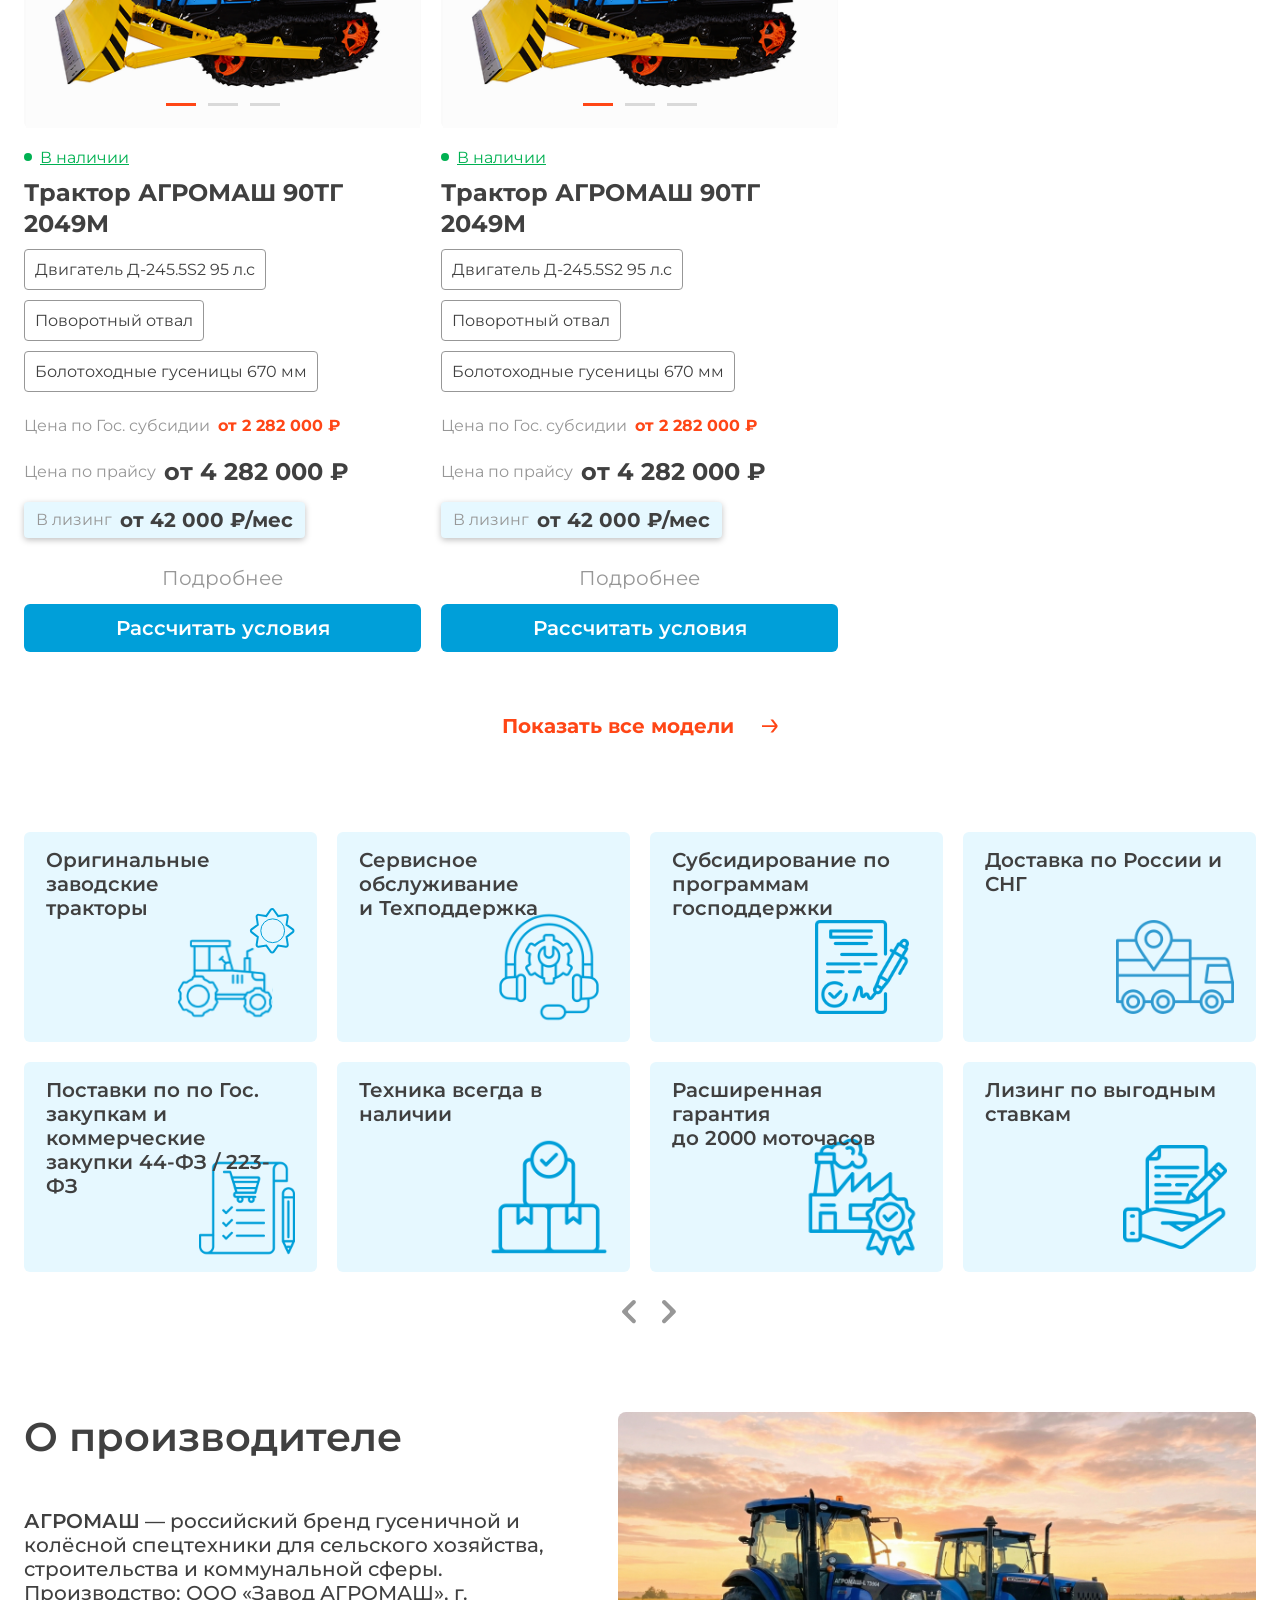
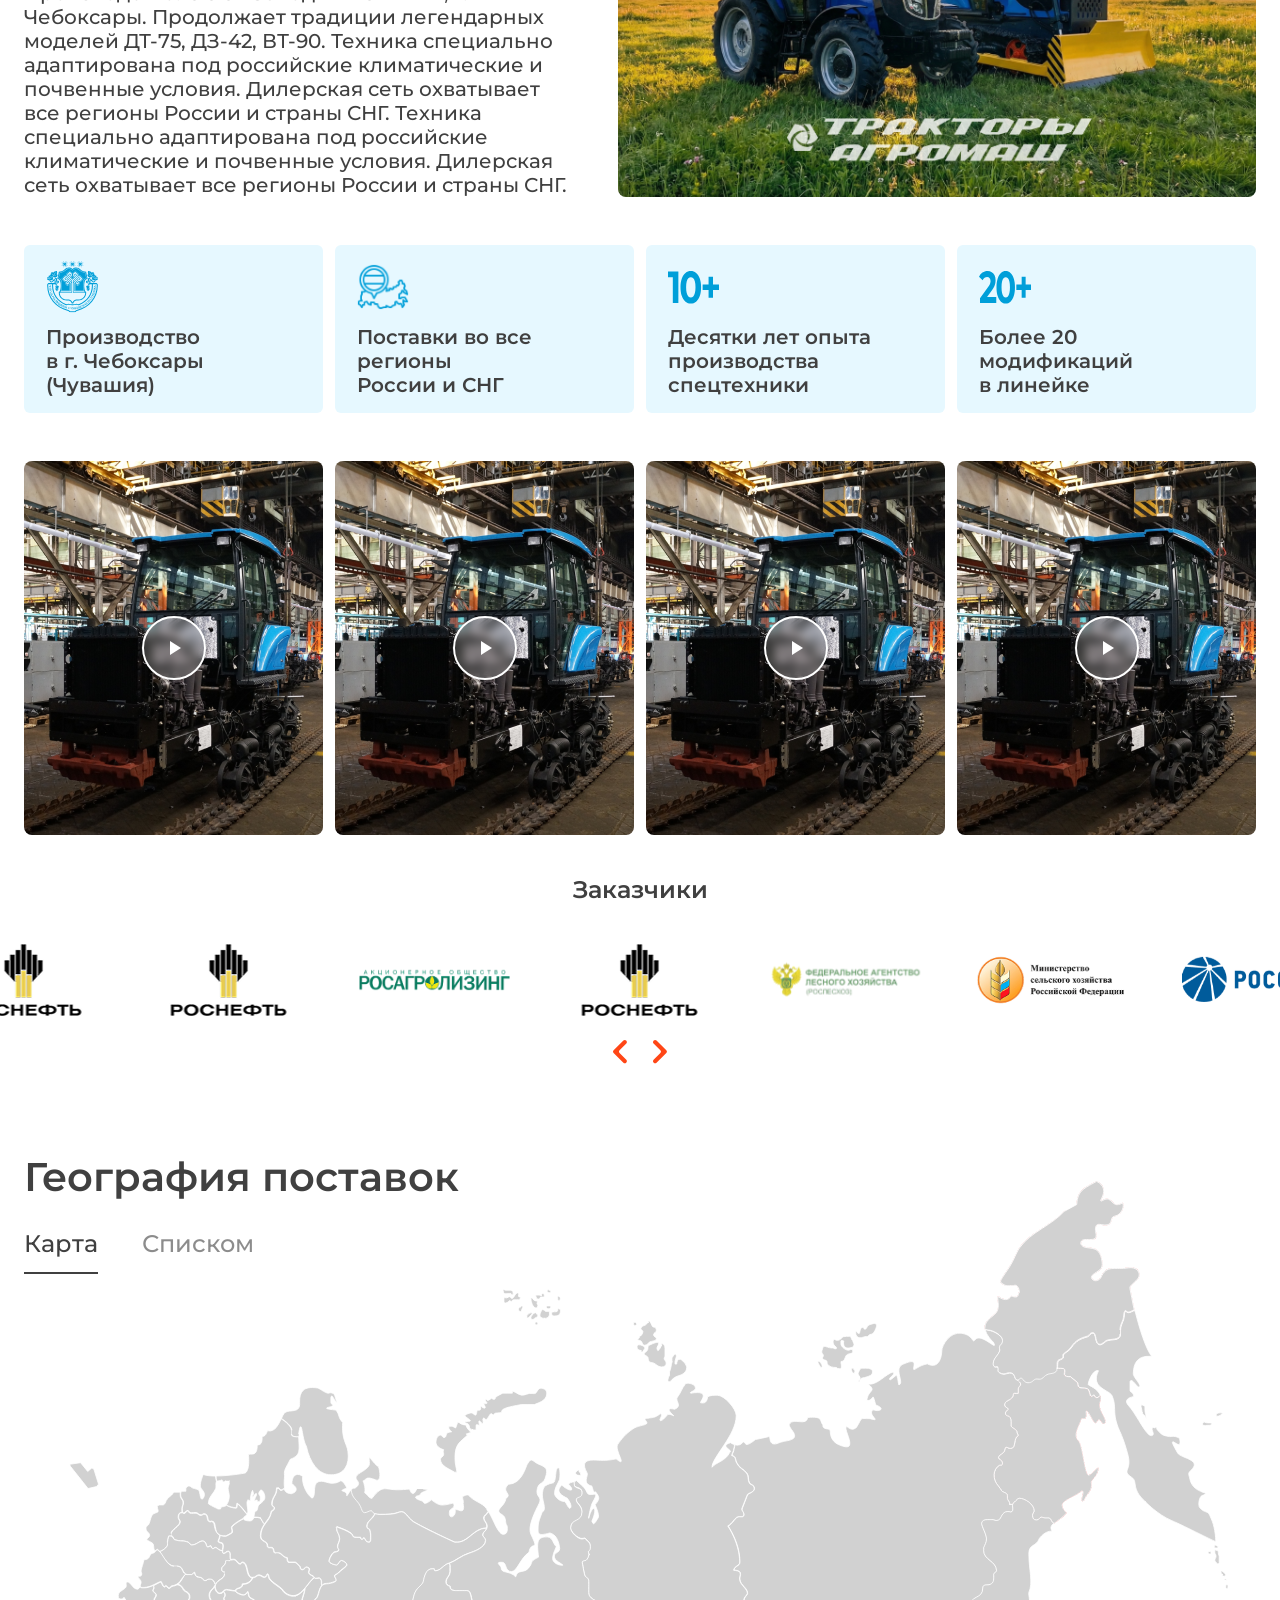
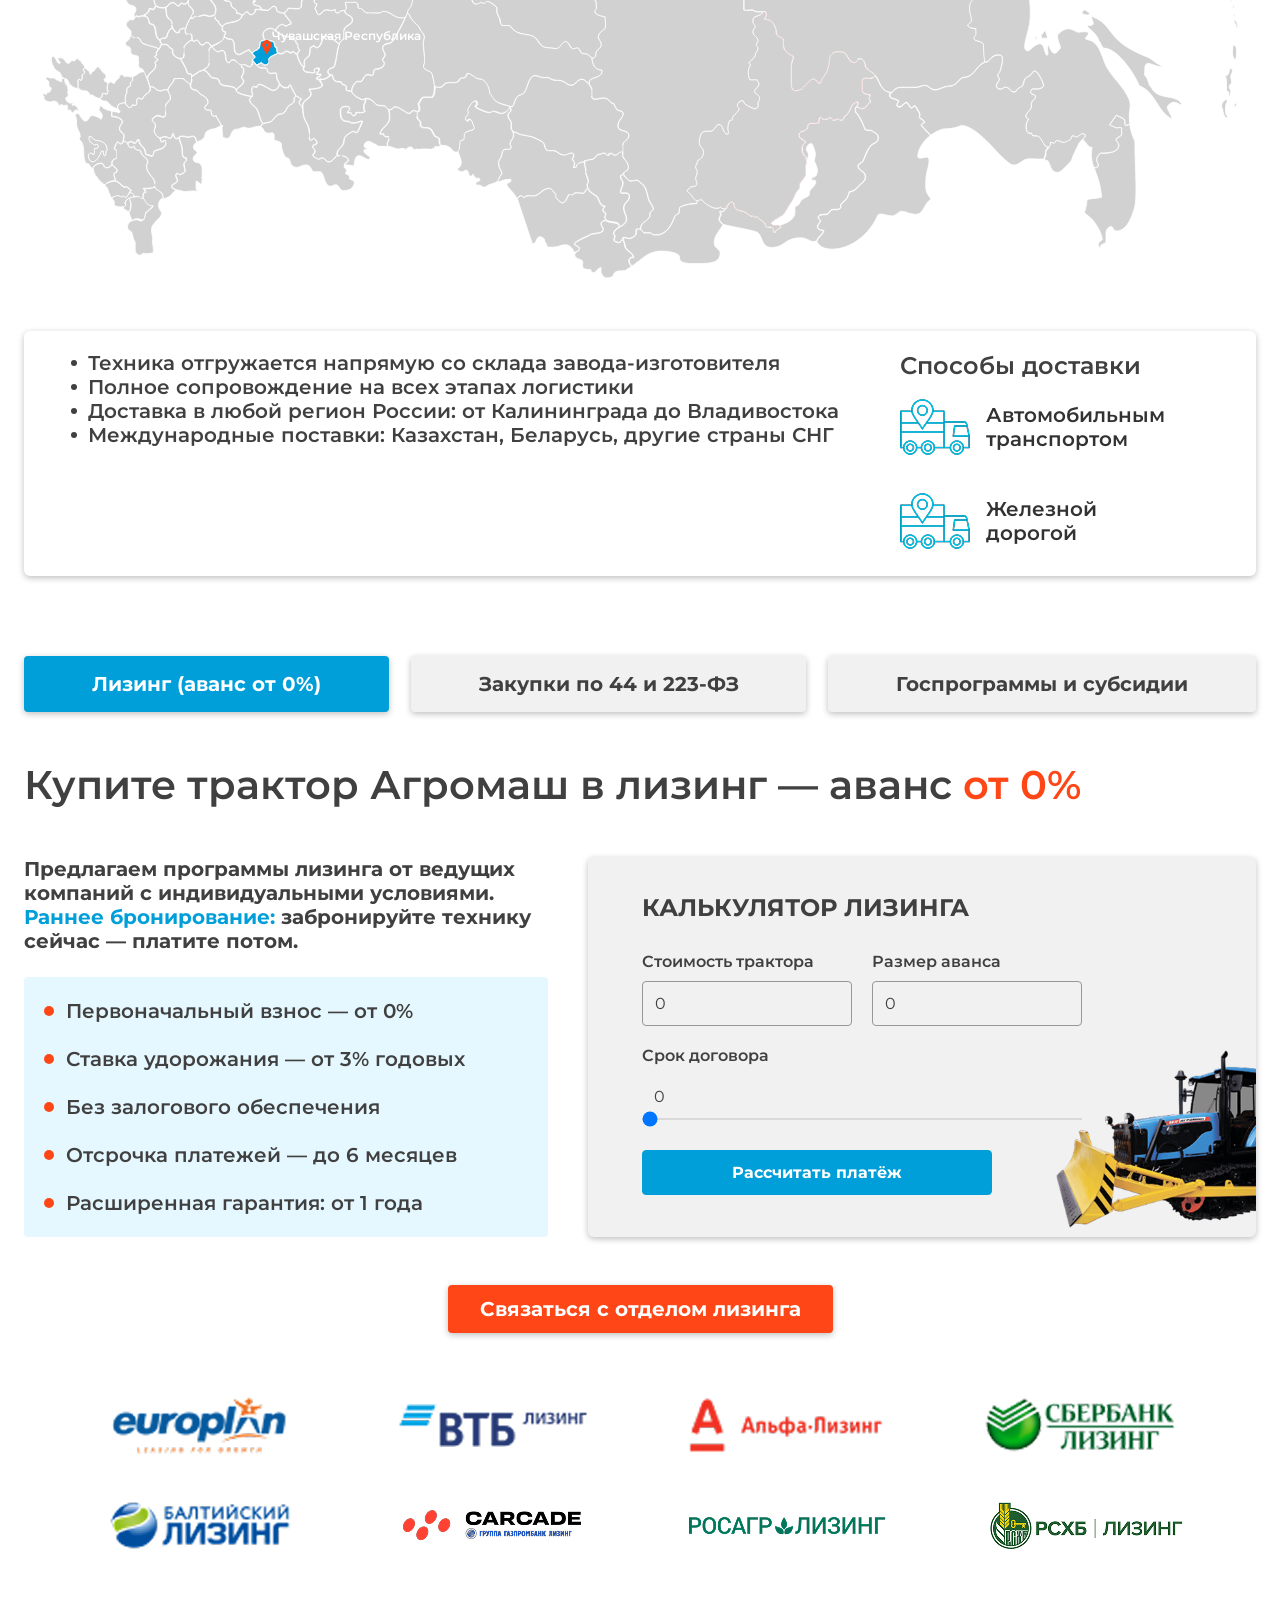
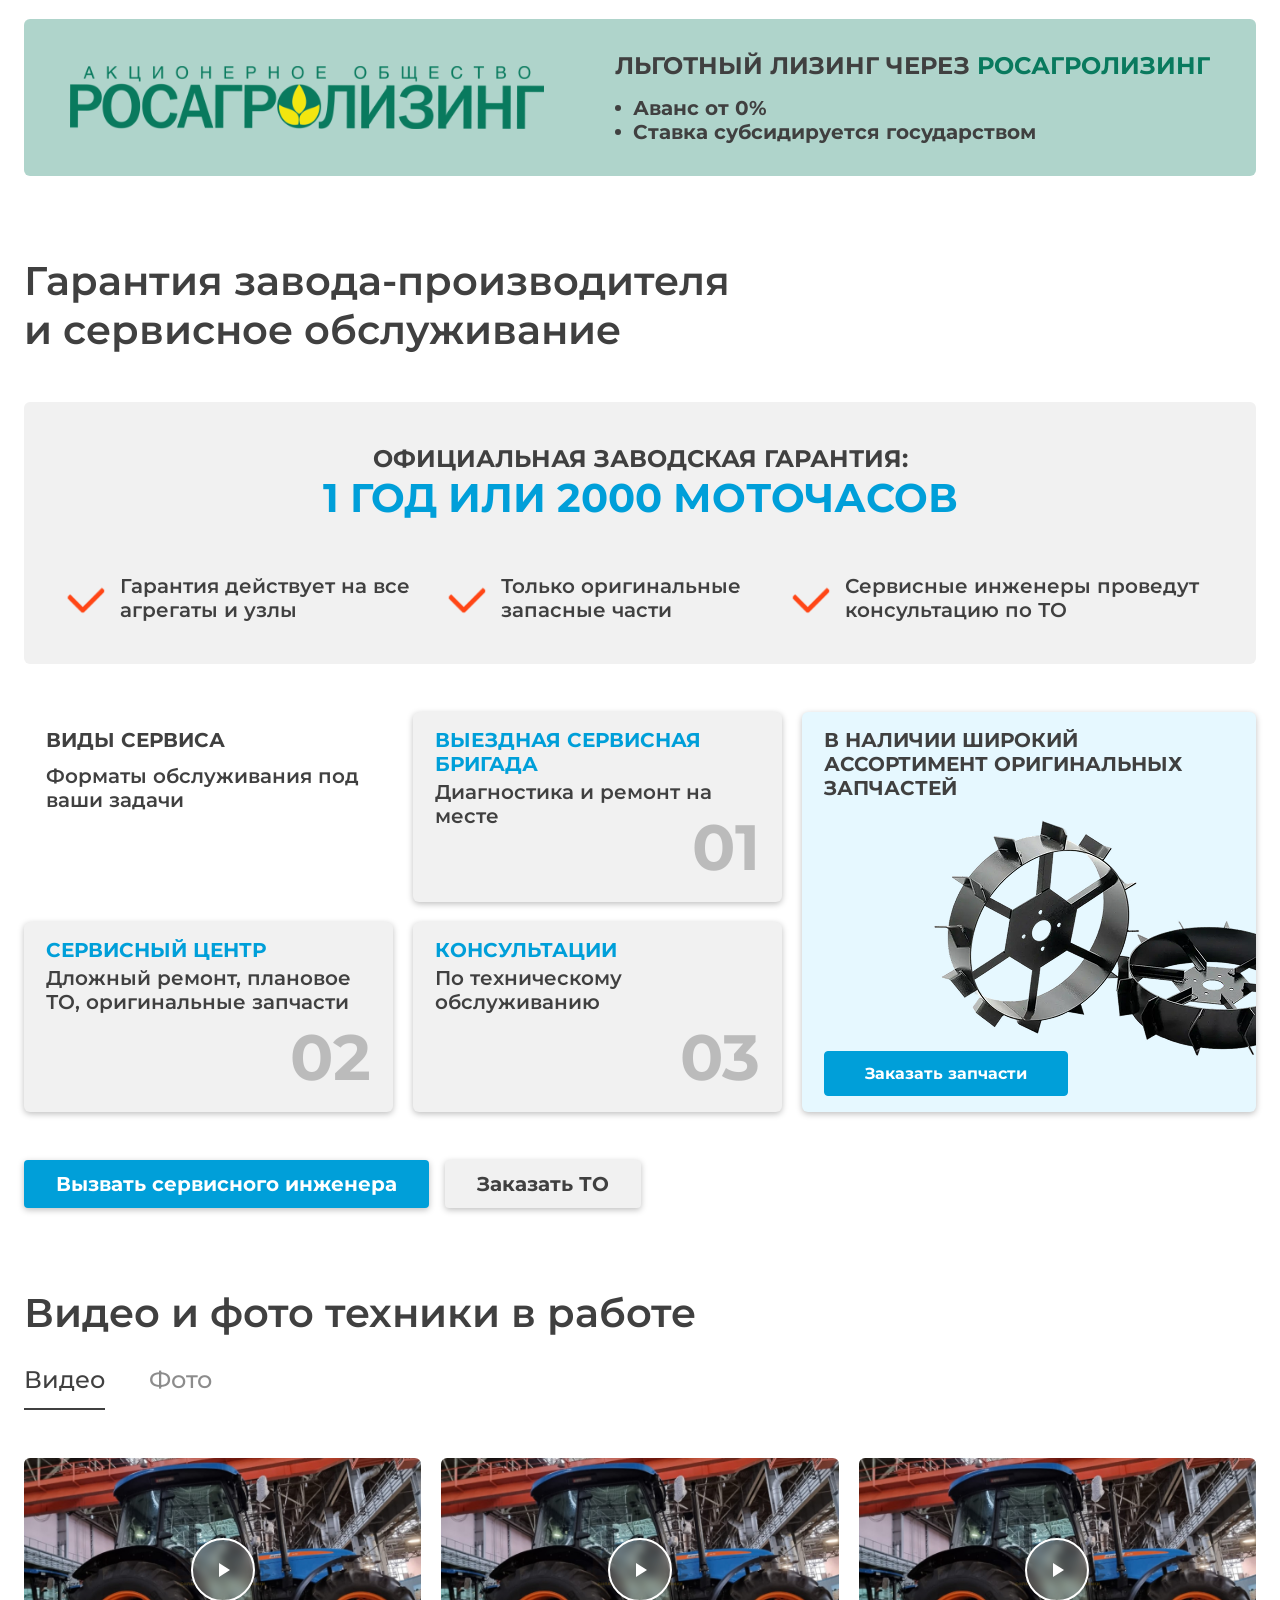
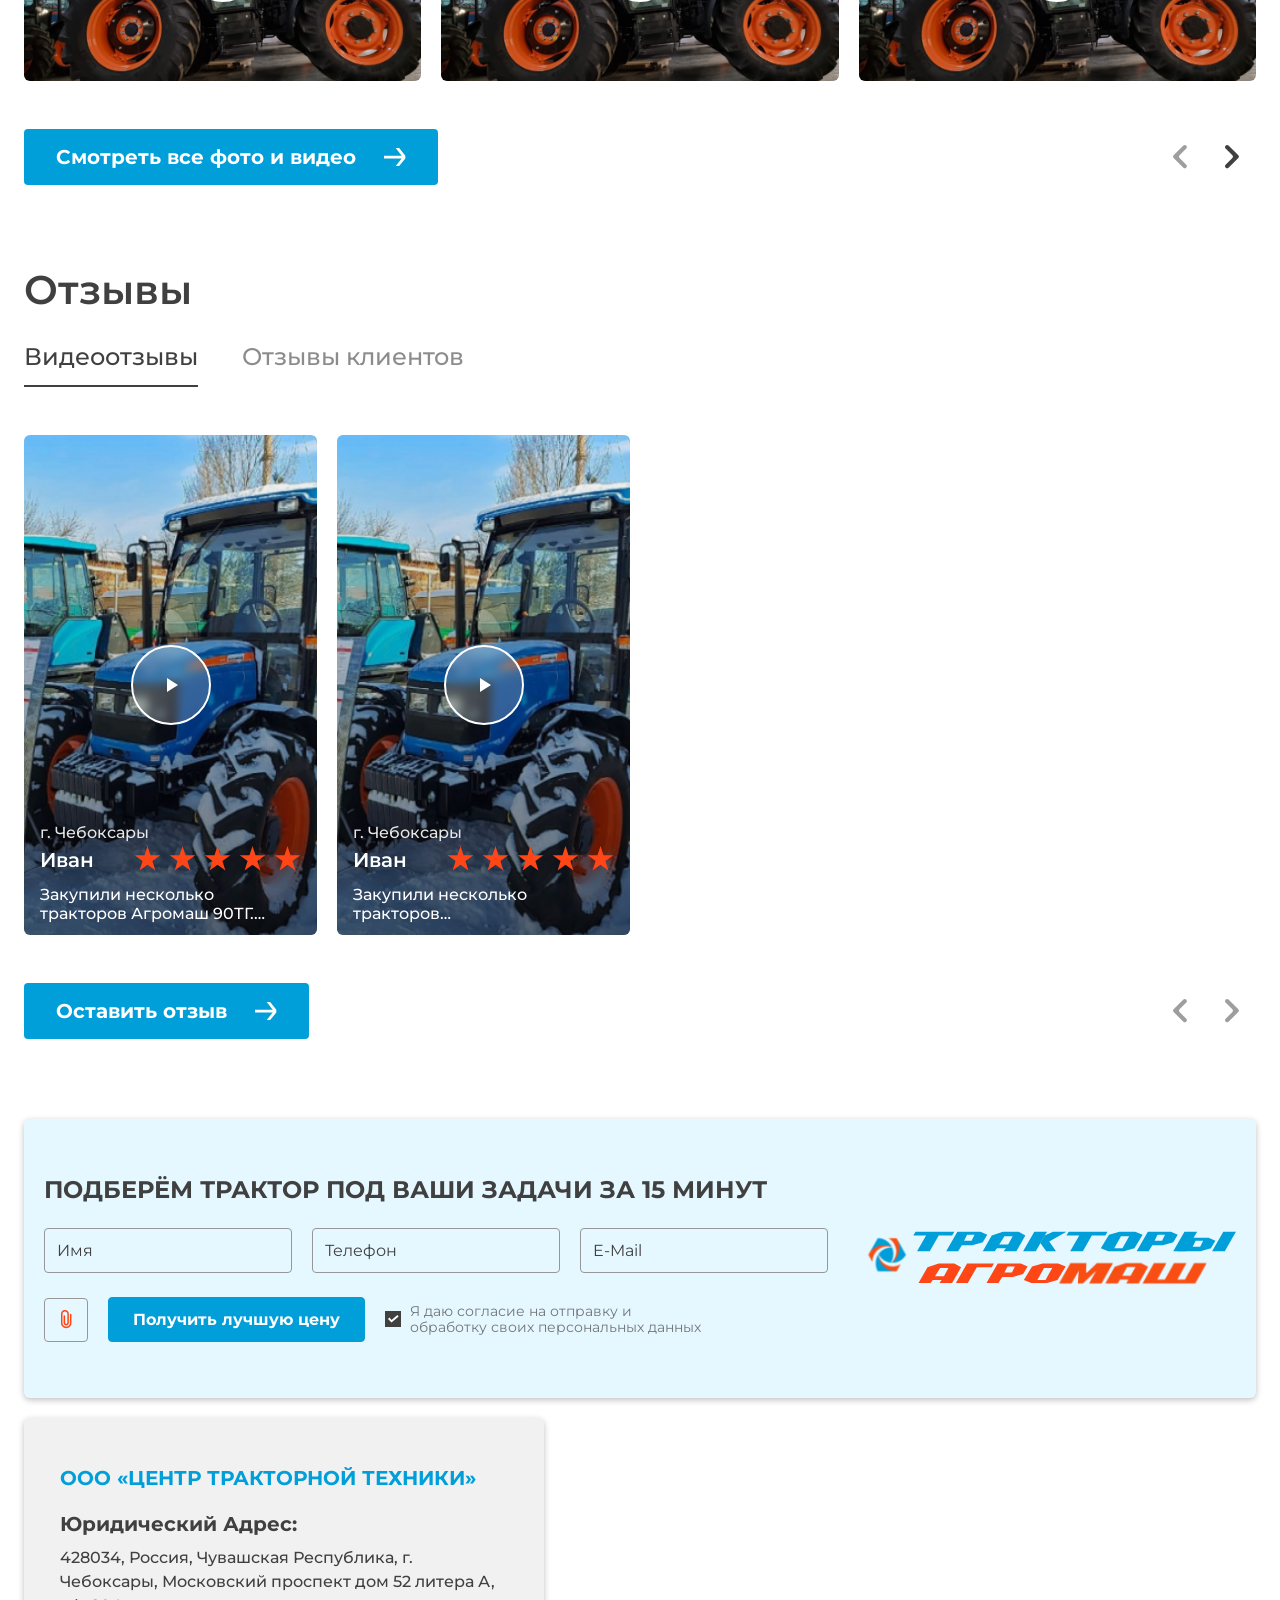
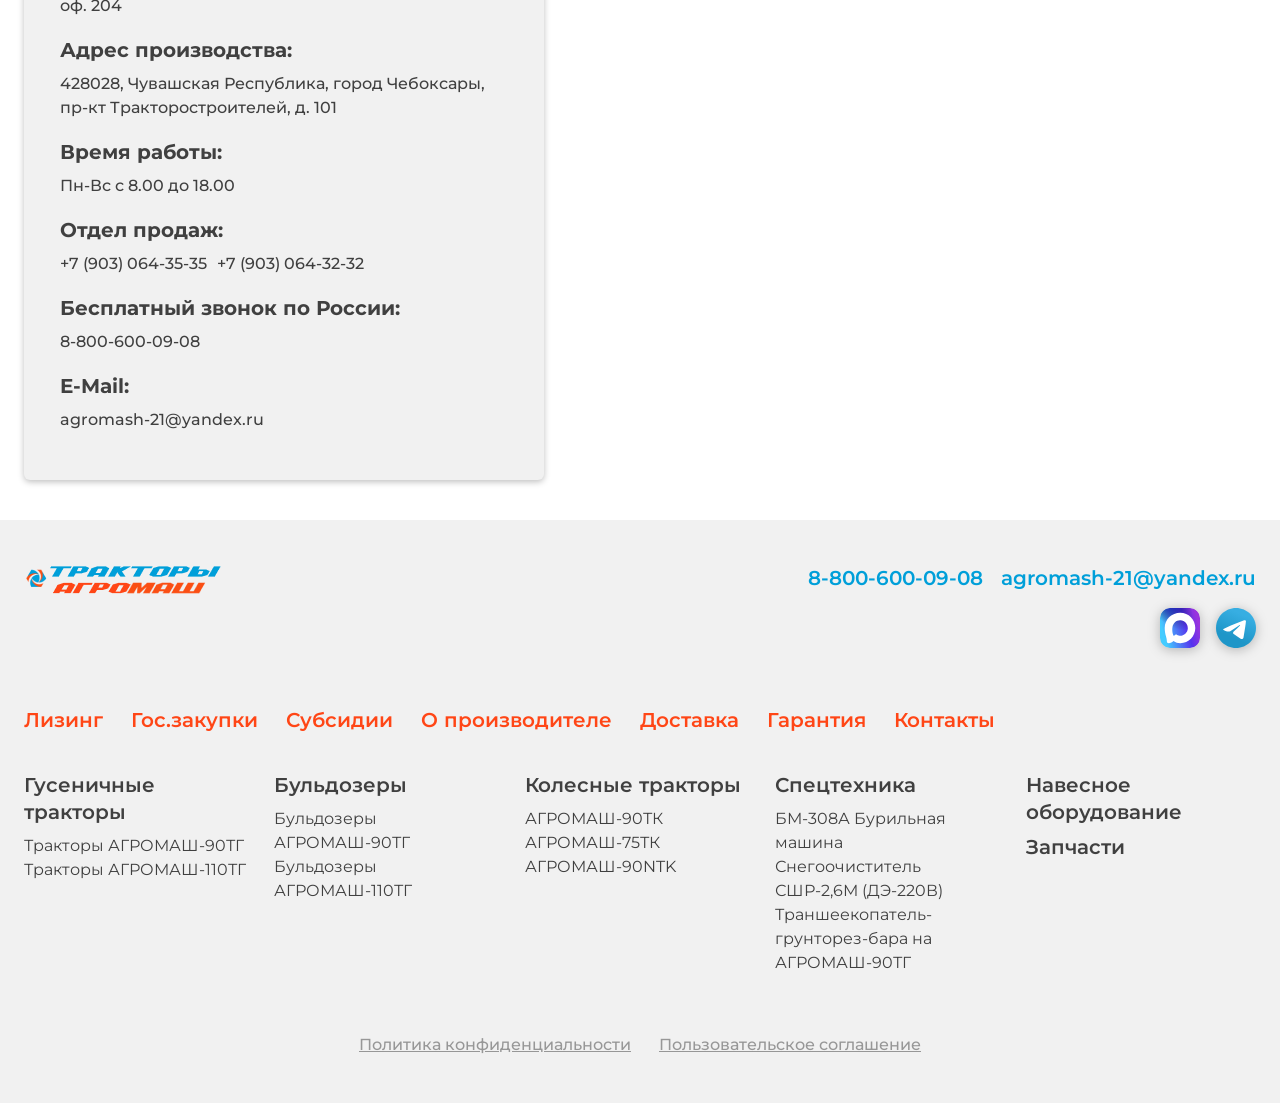
==== commit 84a8dac6: "upd 0.8" ====
--- a/index.html
+++ b/index.html
@@ -50,8 +50,22 @@
                                             </svg>
                                         </div>
                                     </div>
+                                    <div class="header-contacts__mobile-trigger">
+                                        <div class="header-contacts__mobile-trigger-icon">
+                                            <svg width="20" height="20" viewBox="0 0 20 20" fill="none" xmlns="http://www.w3.org/2000/svg">
+                                                <path d="M6.31635 6.25008C5.13591 7.2531 4.70334 9.08237 5.72261 10.5499C6.67643 11.9231 7.87798 13.1244 9.25089 14.0778C10.7185 15.0968 12.5477 14.6642 13.5506 13.4837L13.5618 13.4889C14.8427 14.0823 16.2034 14.489 17.6 14.6963V17.6H17.5988H17.5957C8.82365 17.6124 2.19063 10.9022 2.20001 2.20395V2.2H5.10331L5.10349 2.20129C5.3108 3.59772 5.71737 4.95719 6.31085 6.23819L6.31635 6.25008ZM17.5988 19.8H18.7C19.3075 19.8 19.8 19.3075 19.8 18.7V13.7475C19.8 13.2023 19.4007 12.7394 18.8615 12.6595L17.9219 12.52C16.7335 12.3437 15.5766 11.9976 14.4865 11.4926L13.6583 11.109C13.1784 10.8867 12.6082 11.0374 12.3009 11.4678L11.926 11.9926C11.5974 12.4527 10.9701 12.5932 10.5057 12.2707C9.34824 11.467 8.33371 10.4526 7.52952 9.29489C7.20699 8.83047 7.34751 8.20314 7.80758 7.87457L8.33228 7.49988C8.76271 7.19247 8.91341 6.62223 8.6911 6.14229L8.30698 5.31336C7.80197 4.22334 7.45605 3.06651 7.27965 1.87824L7.14014 0.938476C7.0601 0.399256 6.5972 0 6.05207 0H1.10001C0.492503 0 1.12498e-05 0.492492 1.12498e-05 1.1V2.20157C-0.0106808 12.1087 7.60125 19.8142 17.5988 19.8Z" fill="#FF4616" />
+                                            </svg>
+                                        </div>
+                                        <svg width="16" height="10" viewBox="0 0 16 10" class="header-contacts__mobile-trigger-icon-arrow" fill="none" xmlns="http://www.w3.org/2000/svg">
+                                            <path d="M14.5194 9.67608C14.1224 10.1181 13.4297 10.1185 13.0322 9.67689L8.39949 4.53025C8.00226 4.08895 7.31024 4.08895 6.91301 4.53025L2.2803 9.67689C1.88278 10.1185 1.19014 10.1181 0.793095 9.67608L0.256431 9.07858C-0.0849472 8.6985 -0.0849478 8.12222 0.25643 7.74214L6.91228 0.331781C7.30962 -0.110596 8.00288 -0.110596 8.40022 0.331782L15.0561 7.74215C15.3974 8.12222 15.3974 8.6985 15.0561 9.07858L14.5194 9.67608Z" fill="#979797" />
+                                        </svg>
+                                    </div>
                                     <div class="header-contacts__dropdown">
                                         <div class="header-contacts__dropdown-wrapper">
+                                            <div class="header-contacts__item">
+                                                <span class="header-contacts__item-label">Бесплатный звонок по РФ</span>
+                                                <a href="" class="header-contacts__item-link phone">8-800-600-09-08</a>
+                                            </div>
                                             <div class="header-contacts__item">
                                                 <span class="header-contacts__item-label">Отдел продаж</span>
                                                 <a href="" class="header-contacts__item-link phone">+7 (903) 064-35-35</a>
@@ -83,9 +97,11 @@
                             </div>
                             <button class="header__btn">Заказать звонок</button>
                             <button class="btn-menu">
-                                <span></span>
-                                <span></span>
-                                <span></span>
+                                <div class="btn-menu__wrapper">
+                                    <span></span>
+                                    <span></span>
+                                    <span></span>
+                                </div>
                             </button>
                         </div>
                     </div>
@@ -240,7 +256,154 @@
                     </nav>
                 </div>
             </div>
-
+        </div>
+        <div class="mobile-menu">
+            <div class="mobile-menu__wrapper">
+                <div class="mobile-menu__search">
+                    <form action="" class="header-search header-search--desktop">
+                        <input type="text" name="q" placeholder="Поиск" class="header-search__input" autocomplete="off">
+                        <button class="header-search__btn"  type="submit">
+                            <svg width="16" height="16" viewBox="0 0 16 16" fill="none" xmlns="http://www.w3.org/2000/svg">
+                                <path d="M7.03137 12.3046C7.72386 12.3046 8.40956 12.1682 9.04934 11.9032C9.68911 11.6382 10.2704 11.2497 10.7601 10.7601C11.2497 10.2704 11.6382 9.68911 11.9032 9.04934C12.1682 8.40956 12.3046 7.72386 12.3046 7.03137C12.3046 6.33889 12.1682 5.65318 11.9032 5.01341C11.6382 4.37363 11.2497 3.79232 10.7601 3.30266C10.2704 2.813 9.68911 2.42458 9.04934 2.15957C8.40956 1.89457 7.72386 1.75817 7.03137 1.75817C5.63283 1.75817 4.29157 2.31374 3.30266 3.30266C2.31374 4.29157 1.75817 5.63283 1.75817 7.03137C1.75817 8.42991 2.31374 9.77117 3.30266 10.7601C4.29157 11.749 5.63283 12.3046 7.03137 12.3046ZM12.5858 11.3431L15.7321 14.4894C15.816 14.5706 15.8829 14.6676 15.9289 14.7748C15.9749 14.8821 15.999 14.9974 16 15.1141C16.0009 15.2308 15.9786 15.3465 15.9343 15.4545C15.8901 15.5625 15.8247 15.6606 15.7421 15.743C15.6596 15.8255 15.5614 15.8907 15.4534 15.9348C15.3453 15.9789 15.2296 16.0011 15.1129 16C14.9962 15.9989 14.8809 15.9746 14.7737 15.9284C14.6665 15.8823 14.5696 15.8153 14.4886 15.7313L11.3422 12.5849C9.9294 13.6816 8.15175 14.1987 6.37113 14.0308C4.59051 13.863 2.94078 13.0229 1.75778 11.6815C0.574778 10.3401 -0.0525668 8.59834 0.00345308 6.81071C0.059473 5.02308 0.794647 3.32398 2.05931 2.05931C3.32398 0.794647 5.02308 0.059473 6.81071 0.00345308C8.59834 -0.0525668 10.3401 0.574778 11.6815 1.75778C13.0229 2.94078 13.863 4.59051 14.0308 6.37113C14.1987 8.15175 13.6816 9.9294 12.5849 11.3422L12.5858 11.3431Z" />
+                            </svg>
+                        </button>
+                    </form>
+                </div>
+                <div class="mobile-menu__nav">
+                    <ul class="mobile-menu-nav">
+                        <li class="mobile-menu-nav__item">
+                            <a href="./pages/leasing.html" class="mobile-menu-nav__link mobile-menu-nav__link--active">Лизинг</a>
+                        </li>
+                        <li class="mobile-menu-nav__item">
+                            <a href="./pages/zakupki.html" class="mobile-menu-nav__link">Гос.закупки</a>
+                        </li>
+                        <li class="mobile-menu-nav__item">
+                            <a href="./pages/subsidies.html" class="mobile-menu-nav__link">Субсидии</a>
+                        </li>
+                        <li class="mobile-menu-nav__item">
+                            <a href="./pages/about.html" class="mobile-menu-nav__link">О производителе</a>
+                        </li>
+                        <li class="mobile-menu-nav__item">
+                            <a href="./pages/delivery.html" class="mobile-menu-nav__link">Доставка</a>
+                        </li>
+                        <li class="mobile-menu-nav__item">
+                            <a href="./pages/guarantees.html" class="mobile-menu-nav__link">Гарантия</a>
+                        </li>
+                        <li class="mobile-menu-nav__item">
+                            <a href="./pages/contacts.html" class="mobile-menu-nav__link">Контакты</a>
+                        </li>
+                    </ul>
+                </div>
+                <div class="mobile-menu__sections">
+                    <div class="mobile-menu__sections-top">
+                        <a href="" class="mobile-menu__sections-title">Каталог</a>
+                    </div>
+                    <div class="mobile-menu__sections-wrapper mobile-menu__sections-wrapper--md">
+                        <div class="mobile-menu-sections">
+                            <button class="mobile-menu-sections__trigger">Гусеничные тракторы</button>
+                            <button class="mobile-menu-sections__trigger">Бульдозеры</button>
+                            <button class="mobile-menu-sections__trigger">Колёсные тракторы</button>
+                            <button class="mobile-menu-sections__trigger">Навесное оборудование</button>
+                            <button class="mobile-menu-sections__trigger">Запчасти</button>
+                            <button class="mobile-menu-sections__trigger">Спецтехника</button>
+                        </div>
+                    </div>
+                    <div class="mobile-menu__sections-wrapper mobile-menu__sections-wrapper--xs">
+                        <ul class="mobile-menu-section-list">
+                            <li class="mobile-menu-section-list__item">
+                                <button type="button" class="mobile-menu-section-list__trigger">Гусеничные тракторы</button>
+                                <div class="mobile-menu-section-list__content">
+                                    <div class="mobile-menu-section-list__content-wrapper">
+                                        <a href="" class="mobile-menu-section-list__content-link">Тракторы АРОМАШ 90ТГ</a>
+                                        <a href="" class="mobile-menu-section-list__content-link">Тракторы АРОМАШ 90ТГ</a>
+                                    </div>
+                                </div>
+                            </li>
+                            <li class="mobile-menu-section-list__item">
+                                <button type="button" class="mobile-menu-section-list__trigger">Бульдозеры</button>
+                                <div class="mobile-menu-section-list__content">
+                                    <div class="mobile-menu-section-list__content-wrapper">
+                                        <a href="" class="mobile-menu-section-list__content-link">Тракторы АРОМАШ 90ТГ</a>
+                                        <a href="" class="mobile-menu-section-list__content-link">Тракторы АРОМАШ 90ТГ</a>
+                                    </div>
+                                </div>
+                            </li>
+                            <li class="mobile-menu-section-list__item">
+                                <button type="button" class="mobile-menu-section-list__trigger">Колёсные тракторы</button>
+                                <div class="mobile-menu-section-list__content">
+                                    <div class="mobile-menu-section-list__content-wrapper">
+                                        <a href="" class="mobile-menu-section-list__content-link">Тракторы АРОМАШ 90ТГ</a>
+                                        <a href="" class="mobile-menu-section-list__content-link">Тракторы АРОМАШ 90ТГ</a>
+                                    </div>
+                                </div>
+                            </li>
+                            <li class="mobile-menu-section-list__item">
+                                <button type="button" class="mobile-menu-section-list__trigger">Навесное оборудование</button>
+                                <div class="mobile-menu-section-list__content">
+                                    <div class="mobile-menu-section-list__content-wrapper">
+                                        <a href="" class="mobile-menu-section-list__content-link">Тракторы АРОМАШ 90ТГ</a>
+                                        <a href="" class="mobile-menu-section-list__content-link">Тракторы АРОМАШ 90ТГ</a>
+                                    </div>
+                                </div>
+                            </li>
+                            <li class="mobile-menu-section-list__item">
+                                <button type="button" class="mobile-menu-section-list__trigger">Запчасти</button>
+                                <div class="mobile-menu-section-list__content">
+                                    <div class="mobile-menu-section-list__content-wrapper">
+                                        <a href="" class="mobile-menu-section-list__content-link">Тракторы АРОМАШ 90ТГ</a>
+                                        <a href="" class="mobile-menu-section-list__content-link">Тракторы АРОМАШ 90ТГ</a>
+                                    </div>
+                                </div>
+                            </li>
+                            <li class="mobile-menu-section-list__item">
+                                <button type="button" class="mobile-menu-section-list__trigger">Спецтехника</button>
+                                <div class="mobile-menu-section-list__content">
+                                    <div class="mobile-menu-section-list__content-wrapper">
+                                        <a href="" class="mobile-menu-section-list__content-link">Тракторы АРОМАШ 90ТГ</a>
+                                        <a href="" class="mobile-menu-section-list__content-link">Тракторы АРОМАШ 90ТГ</a>
+                                    </div>
+                                </div>
+                            </li>
+                        </ul>
+                    </div>
+                </div>
+                <div class="mobile-menu__subsections">
+                    <!-- <div class="mobile-menu__subsections-wrapper-secondary">
+                        <a href="" class="mobile-menu__subsections-secondary-link">Трансмиссия</a>
+                        <a href="" class="mobile-menu__subsections-secondary-link">Трансмиссия</a>
+                        <a href="" class="mobile-menu__subsections-secondary-link">Трансмиссия</a>
+                        <a href="" class="mobile-menu__subsections-secondary-link">Трансмиссия</a>
+                        <a href="" class="mobile-menu__subsections-secondary-link">Трансмиссия</a>
+                        <a href="" class="mobile-menu__subsections-secondary-link">Трансмиссия</a>
+                    </div> -->
+                    <div class="mobile-menu__subsections-wrapper-main">
+                        <div class="mobile-menu__subsections-wrapper-main-item">
+                            <a href="./pages/catalog-section.html" class="section-card">
+                                <div class="section-card__image">
+                                    <img src="./assets/img/other/section-card.png" alt="">
+                                </div>
+                                <span class="section-card__text">Тракторы АРОМАШ 90ТГ</span>
+                            </a>
+                        </div>
+                        <div class="mobile-menu__subsections-wrapper-main-item">
+                            <a href="./pages/catalog-section.html" class="section-card">
+                                <div class="section-card__image">
+                                    <img src="./assets/img/other/section-card.png" alt="">
+                                </div>
+                                <span class="section-card__text">Тракторы АРОМАШ 90ТГ</span>
+                            </a>
+                        </div>
+                        <div class="mobile-menu__subsections-wrapper-main-item">
+                            <a href="./pages/catalog-section.html" class="section-card">
+                                <div class="section-card__image">
+                                    <img src="./assets/img/other/section-card.png" alt="">
+                                </div>
+                                <span class="section-card__text">Тракторы АРОМАШ 90ТГ</span>
+                            </a>
+                        </div>
+                    </div>
+                </div>
+            </div>
         </div>
     </header>
 
@@ -250,7 +413,7 @@
                 <div class="swiper hero-swiper">
                     <div class="swiper-wrapper hero-swiper__wrapper">
                         <div class="swiper-slide hero-swiper__slide">
-                            <div class="hero__inner">
+                            <div class="hero__inner" style="--main-bg: url('../assets/img/bg/hero-bg.png');">
                                 <div class="container">
                                     <div class="hero__content">
                                         <h2 class="hero__title">Тракторы АГРОМАШ</h2>
@@ -279,7 +442,7 @@
                                                     </li>
                                                 </ul>
                                             </div>
-                                            <div class="hero__form">
+                                            <!-- <div class="hero__form">
                                                 <form action="#" class="hero-form">
                                                     <h3 class="hero-form__title">Оставьте заявку на расчет индивидуальной цены</h3>
                                                     <div class="hero-form__wrapper">
@@ -300,17 +463,17 @@
                                                         </div>
                                                     </div>
                                                 </form>
-                                            </div>
+                                            </div> -->
                                         </div>
                                     </div>
                                 </div>
                             </div>
                         </div>
                         <div class="swiper-slide hero-swiper__slide">
-                            <div class="hero__inner">
+                            <div class="hero__inner" style="--main-bg: url('../assets/img/bg/hero-bg.png');">
                                 <div class="container">
                                     <div class="hero__content">
-                                        <h2 class="hero__title">Тракторы АГРОМАШ</h2>
+                                        <h2 class="hero__title">Тракторы АГРОМАШ 2</h2>
                                         <div class="hero__content-wrapper">
                                             <div class="hero__list-wrapper">
                                                 <ul class="hero-list">
@@ -336,7 +499,7 @@
                                                     </li>
                                                 </ul>
                                             </div>
-                                            <div class="hero__form">
+                                            <!-- <div class="hero__form">
                                                 <form action="#" class="hero-form">
                                                     <h3 class="hero-form__title">Оставьте заявку на расчет индивидуальной цены</h3>
                                                     <div class="hero-form__wrapper">
@@ -357,7 +520,7 @@
                                                         </div>
                                                     </div>
                                                 </form>
-                                            </div>
+                                            </div> -->
                                         </div>
                                     </div>
                                 </div>
@@ -380,6 +543,28 @@
                             </div>
                         </div>
                     </div>
+                </div>
+                <div class="hero__form">
+                    <form action="#" class="hero-form">
+                        <h3 class="hero-form__title">Оставьте заявку на расчет индивидуальной цены</h3>
+                        <div class="hero-form__wrapper">
+                            <div class="hero-form__item">
+                                <input type="email" class="input hero-form__input" placeholder="Имя">
+                            </div>
+                            <div class="hero-form__item">
+                                <input type="email" class="input hero-form__input" placeholder="Телефон">
+                            </div>
+                        </div>
+                        <div class="hero-form__bottom">
+                            <button class="hero-form__btn">Запросить предложение</button>
+                            <div class="hero-form__checkbox">
+                                <label class="checkbox">
+                                    <input type="checkbox" checked>
+                                    <span>Я даю согласие на отправку и обработку своих персональных данных</span>
+                                </label>
+                            </div>
+                        </div>
+                    </form>
                 </div>
             </div>
         </section>
@@ -847,331 +1032,338 @@
                         <ul class="tabs__wrapper">
                             <li class="tabs__content active">
                                 <div class="map-content">
-                                    <svg class="map__svg" width="1197" height="699" viewBox="0 0 1197 699" fill="none" xmlns="http://www.w3.org/2000/svg">
-                                        <path d="M78.0206 495.072C77.5037 495.194 77.0739 495.675 77.1777 496.226C77.1951 496.804 77.5878 497.433 77.2681 497.983C76.8396 498.453 76.2462 498.718 75.7163 499.048C75.0278 499.7 74.3512 500.368 73.6852 501.043C73.0474 501.727 72.8144 502.653 72.4168 503.473C72.2646 503.771 71.99 503.513 71.8316 503.372C71.4442 503.176 70.963 503.515 70.6088 503.184C70.0113 502.744 69.734 501.847 68.9266 501.728C68.0881 501.753 67.5031 502.478 66.9734 503.043C66.0382 504.085 65.3088 505.361 65.3091 506.794C65.3073 507.475 65.2523 508.181 65.2146 508.872C65.1967 509.485 65.7225 509.863 66.07 510.289C66.468 510.842 66.138 511.58 65.7298 512.027C65.2821 512.544 65.3461 513.252 65.3228 513.884C65.2464 514.364 64.6657 514.348 64.31 514.226C63.1833 513.917 62.0023 513.304 60.8171 513.691C60.3796 513.811 59.8865 514.185 60.0429 514.697C60.1549 515.239 60.6129 515.881 60.1916 516.398C59.6878 517.019 59.2731 517.765 58.5115 518.11C58.1411 518.305 57.7511 518.461 57.3555 518.597C58.2874 519.44 59.4147 520.041 60.5322 520.602C61.1412 520.93 61.8228 521.134 62.5194 521.051C63.3433 520.97 64.2314 521.039 64.9092 521.566C66.577 522.661 67.6184 524.437 69.1079 525.725C70.7289 526.773 72.4433 527.676 74.2557 528.365C74.7922 528.591 75.3169 528.847 75.8117 529.154C75.4193 527.83 75.1795 526.275 75.9664 525.043C76.3939 524.34 77.1414 523.935 77.8726 523.626C78.2409 523.316 78.6988 523.555 79.1126 523.55C80.0532 523.43 80.6968 522.453 81.6941 522.544C82.4313 522.532 83.0327 523.072 83.4618 523.618C83.3732 521.945 83.216 520.273 83.1863 518.598C83.2412 516.971 83.3244 515.261 84.1334 513.804C84.4469 513.096 84.9925 512.404 84.9119 511.591C84.7038 511.144 84.5944 510.652 84.6556 510.157C84.7859 509.004 85.18 507.81 86.0098 506.969C86.3083 506.647 86.7518 506.573 87.1692 506.615C87.7555 506.649 88.2365 506.162 88.2741 505.59C88.4541 504.442 88.0378 503.211 88.5328 502.116C88.9777 501.377 89.8378 501.097 90.4769 500.579C90.8656 500.216 90.477 499.711 90.4087 499.296C90.1845 498.602 90.265 497.804 90.7411 497.231C90.8257 497.063 91.1427 496.826 91.0934 496.714C89.6714 496.871 88.2147 496.944 86.8102 496.605C85.6569 496.292 84.3883 496.168 83.3151 496.797C83.0328 496.977 82.6021 497.151 82.3487 496.827C81.7273 496.265 81.4827 495.287 80.6144 495.013C79.7849 494.743 78.8491 494.851 78.0206 495.072Z" fill="#d1d1d1" stroke="#fff" stroke-width="0.8" stroke-linecap="round"></path>
-                                        <path d="M42.7806 488.017C42.0299 488.471 41.6737 489.335 41.2492 490.066C41.0251 490.291 41.4521 490.416 41.5723 490.554C42.0613 490.931 42.7555 491.263 42.8681 491.932C42.835 492.667 42.2381 493.21 41.7746 493.722C41.3628 494.173 40.8394 494.517 40.4383 494.97C40.0941 495.744 40.2515 496.628 40.2109 497.451C40.1866 498.41 40.1811 499.564 39.3596 500.22C38.9797 500.558 38.4453 500.337 38.1282 500.027C37.7366 499.669 37.1816 499.327 36.6466 499.598C36.02 499.801 36.1043 500.57 36.1007 501.092C36.1114 501.973 35.9484 502.857 36.137 503.731C36.2819 504.733 36.5416 505.865 35.9432 506.776C35.8126 507.31 36.217 507.766 36.5206 508.145C37.6471 509.365 39.149 510.264 40.7642 510.695C41.8512 510.998 42.9931 510.682 44.0865 510.956C45.621 511.239 46.8637 512.384 47.5533 513.748C47.7408 514.061 47.8633 514.394 47.9265 514.75C48.1395 515.246 48.7669 515.043 49.1776 515.002C49.8789 514.865 50.7197 514.857 51.2371 515.434C52.8678 516.934 54.9481 517.93 57.0919 518.364C57.5591 518.316 58.0098 518.057 58.4385 517.853C59.1778 517.49 59.5708 516.734 60.0628 516.117C60.2293 515.486 59.6156 514.922 59.781 514.278C59.9691 513.628 60.7279 513.394 61.3288 513.316C62.5176 513.205 63.5901 513.832 64.7259 514.037C65.1382 514.112 65.0874 513.617 65.0668 513.355C65.0414 512.726 65.2664 512.109 65.6936 511.647C66.0245 511.247 66.131 510.573 65.6606 510.227C65.1723 509.822 64.8595 509.2 64.9562 508.558C65.1018 507.282 65.1011 505.96 65.6098 504.756C65.7228 504.356 65.9904 503.996 66.0468 503.587C65.8236 502.989 65.1772 502.695 64.6695 502.373C64.119 502.033 63.4887 501.849 62.9368 501.52C62.3026 501.001 62.0545 500.156 61.9337 499.377C61.9704 498.848 62.6158 498.766 63.0229 498.654C63.385 498.598 63.861 498.499 63.8971 498.048C64.0097 497.374 63.862 496.668 64.1003 496.013C64.0124 495.203 63.4359 494.55 62.941 493.94C62.4536 493.376 61.8957 492.849 61.1937 492.571C60.2767 492.021 59.5629 491.118 59.3066 490.075C58.7319 489.078 57.8154 488.247 56.9593 487.451C56.4662 487.045 56.0016 486.548 55.4083 486.301C55.1426 486.659 55.1901 487.176 54.9438 487.56C54.7054 488.066 54.097 488.182 53.7826 488.624C53.0042 489.442 52.4614 490.464 51.65 491.249C51.29 491.492 50.8089 491.457 50.4038 491.594C49.8247 491.623 49.7952 492.335 49.6671 492.75C49.5188 493.282 49.4742 494.006 48.9131 494.278C48.4116 494.375 48.1373 493.806 47.9273 493.448C47.5519 492.752 47.3378 491.984 47.0922 491.239C46.7262 490.689 46.0866 490.427 45.4968 490.199C44.6098 489.562 44.0717 488.506 43.0856 487.997C42.9863 487.958 42.8761 487.977 42.7806 488.017Z" fill="#d1d1d1" stroke="#fff" stroke-width="0.8" stroke-linecap="round"></path>
-                                        <path d="M98.5421 492.058C97.4501 492.578 96.5789 493.452 95.6063 494.155C94.7455 494.812 93.8297 495.434 92.7764 495.732C91.7327 496.098 90.7554 496.953 90.6522 498.113C90.5575 498.781 90.7507 499.435 90.9257 500.07C91.0055 500.73 90.2847 501.039 89.8206 501.319C89.2207 501.655 88.5993 502.169 88.5905 502.918C88.4641 503.976 88.7931 505.088 88.4071 506.11C88.1584 506.747 87.4112 506.93 86.7937 506.86C86.1084 506.954 85.7587 507.673 85.4662 508.221C85.0907 509.098 84.7676 510.098 85.0073 511.053C85.2945 511.531 85.2367 512.116 85.0131 512.607C84.5397 513.699 83.8343 514.718 83.6946 515.93C83.4299 517.458 83.4176 519.048 83.5559 520.605C83.6226 521.738 83.6946 522.871 83.7671 524.004C84.3765 524.703 85.0704 525.321 85.6406 526.055C86.1869 526.65 86.8052 527.378 87.6723 527.425C88.4694 527.403 89.343 527.07 89.679 526.29C89.9969 525.706 90.1275 524.927 90.737 524.564C91.2132 524.441 91.4594 525.023 91.8558 525.171C92.5659 525.522 93.4383 525.195 94.0074 524.718C94.6925 524.057 94.4971 523.009 94.4109 522.173C94.2483 521.215 94.3464 520.202 94.8293 519.346C95.1522 518.808 95.5042 518.18 96.1214 517.947C96.8797 517.715 97.7024 518.027 98.248 518.57C98.962 519.024 99.9656 519.007 100.671 518.545C101.15 518.143 100.949 517.45 101.193 516.944C101.911 516.144 102.837 515.537 103.501 514.69C103.436 514.076 104.095 513.721 104.6 513.577C105.508 513.427 106.246 512.812 106.787 512.097C107.318 511.375 107.787 510.598 108.019 509.722C108.158 508.392 107.789 507.073 107.481 505.791C106.758 502.958 105.637 500.249 104.569 497.54C104.294 496.897 103.932 496.267 103.929 495.546C103.803 494.46 104.069 493.327 103.7 492.274C103.438 491.842 102.909 491.633 102.414 491.678C101.169 491.713 99.9223 491.972 98.6603 492.02C98.621 492.033 98.5814 492.044 98.5421 492.058Z" fill="#d1d1d1" stroke="#fff" stroke-width="0.8" stroke-linecap="round"></path>
-                                        <path d="M10.8953 476.187C10.0543 476.549 9.71631 477.522 9.55431 478.359C9.20665 480.013 9.5111 481.721 10.0538 483.298C10.3772 484.443 10.9765 485.483 11.4935 486.557C12.0833 487.634 12.5829 488.751 13.3998 489.67C14.523 490.865 16.2922 491.183 17.5288 492.257C18.393 492.973 18.7425 494.072 19.1026 495.093C19.4573 495.974 19.8047 497.023 20.742 497.441C21.8848 498.034 23.0084 498.715 24.2583 499.058C24.7261 499.13 25.2273 499.276 25.4721 499.721C26.3854 500.948 26.8276 502.432 27.3967 503.83C28.0775 505.006 29.2561 505.778 30.3731 506.519C31.6738 507.308 33.028 508.06 34.4975 508.477C35.0043 508.624 35.5441 508.289 35.6498 507.774C35.7937 507.384 35.7425 506.948 35.756 506.554C36.317 505.639 35.9494 504.53 35.8449 503.544C35.6809 502.574 35.8887 501.598 35.8403 500.623C35.809 500.083 36.042 499.463 36.618 499.32C37.2143 499.062 37.8389 499.39 38.2758 499.795C38.5155 500.023 38.953 500.293 39.2514 499.962C39.9837 499.293 39.9176 498.191 39.9473 497.294C39.9892 496.456 39.8246 495.535 40.2479 494.77C40.7066 494.284 41.2721 493.9 41.7191 493.397C42.0862 492.973 42.5603 492.528 42.6048 491.938C42.4222 491.322 41.7517 491.056 41.2927 490.673C41.0518 490.531 40.7455 490.226 41.0084 489.953C41.4433 489.185 41.8313 488.314 42.5909 487.81C42.7213 487.683 43.0871 487.79 42.9099 487.528C42.5478 486.336 41.9328 485.187 41.0403 484.271C40.3388 483.436 39.4276 482.711 39.0416 481.661C38.9568 481.141 38.6631 480.622 38.1271 480.471C37.6198 480.257 36.9296 480.297 36.6405 479.739C36.2747 479.187 36.1859 478.514 35.9394 477.912C35.4616 477.969 35.2358 478.479 34.8457 478.71C34.0573 479.319 33.2274 479.927 32.7102 480.781C32.3179 481.272 31.6276 481.029 31.1502 480.82C30.6158 480.615 29.8805 480.277 29.4051 480.771C28.8764 481.457 28.4017 482.202 27.7104 482.744C27.1229 483.33 26.1906 483.593 25.4214 483.215C24.208 482.639 23.4469 481.452 22.7658 480.345C22.2675 479.284 21.2767 478.541 20.1819 478.176C18.9593 477.771 17.602 477.6 16.3719 478.019C15.9805 478.13 15.6331 478.513 15.8002 478.937C16.1912 479.985 17.0428 480.715 17.6965 481.597C17.9794 482.016 18.4615 482.486 18.3047 483.037C18.0606 483.492 17.4335 483.361 17.0188 483.272C16.3941 483.108 15.7448 482.824 15.4235 482.227C14.2846 480.501 13.5896 478.516 12.4037 476.818C12.0542 476.384 11.4766 475.975 10.8953 476.187Z" fill="#d1d1d1" stroke="#fff" stroke-width="0.8" stroke-linecap="round"></path>
-                                        <a href="#" class="region-5 map-tab-link" data-color="#009FD9" data-okrug="fareastern">
-                                            <path fill-rule="evenodd" clip-rule="evenodd" d="M975.862 200.411C976.239 201.226 978.687 202.857 978.687 204.048C978.687 206.055 976.239 206.87 976.239 208.877C976.239 210.883 976.239 211.699 976.239 213.329C975.423 213.705 974.23 213.329 972.598 213.329C970.589 213.329 971.782 215.336 970.589 216.966C968.58 220.603 962.553 220.603 962.553 224.993C962.553 227.815 965.755 226.999 966.194 229.445C965.378 229.822 963.369 231.891 963.369 233.082C963.369 236.719 967.01 235.528 968.203 237.534C969.396 239.541 969.019 243.993 969.019 246C969.835 248.445 975.046 248.822 975.046 252.835C975.046 253.65 976.239 254.465 976.239 255.657C971.028 258.103 974.607 268.512 968.58 268.512C966.131 268.512 966.131 267.322 964.123 267.322C962.93 267.322 962.93 270.142 962.49 270.958C961.297 274.156 956.463 274.595 956.463 277.793C956.463 279.8 960.481 279.799 960.481 282.998C960.481 285.819 959.665 284.628 957.28 285.443C954.455 286.635 952.069 291.087 952.069 294.724C952.069 303.19 956.526 305.197 959.351 310.401C960.544 312.848 965.378 312.408 965.378 315.606C965.378 316.797 965.378 318.428 965.378 318.428C965.378 320.435 967.826 321.25 967.826 324.448H969.835C971.844 323.257 975.486 318.428 977.118 318.428C982.768 318.428 992.059 324.448 992.059 330.908C992.059 332.538 990.427 333.353 990.427 335.359C990.427 338.557 991.62 340.188 994.445 340.188C997.647 340.188 996.893 337.366 999.279 337.366C1001.28 337.366 1001.72 338.181 1003.29 338.181C1005.3 338.181 1005.74 338.181 1006.93 338.181C1009.38 338.181 1008.94 342.633 1011.77 343.385V343.762C1014.97 340.94 1020.24 338.118 1024.64 332.913C1024.64 332.913 1018.61 327.27 1020.62 323.632C1023.45 319.18 1033.93 316.358 1039.96 310.777C1043.6 311.155 1035.94 323.633 1041.97 320.811C1044.79 312.784 1051.26 311.154 1049.25 301.873C1052.45 297.044 1056.09 294.599 1056.53 288.579C1056.53 284.565 1047.68 297.859 1045.67 294.599C1042.03 288.14 1040.46 265.189 1036.82 261.175C1030.35 255.155 1037.19 246.69 1039.64 238.6C1047.68 241.046 1042.47 229.758 1044.85 230.95C1047.68 232.957 1052.51 246.251 1054.52 242.614C1058.16 234.963 1059.36 245.436 1062.18 243.805C1067.83 240.983 1054.9 230.135 1058.16 222.045C1059.36 219.6 1058.98 217.217 1058.54 215.21C1057.72 216.025 1056.53 217.656 1054.9 217.656C1053.71 217.656 1052.07 216.464 1052.07 215.21C1050.88 215.21 1050.88 216.402 1049.25 216.402C1047.24 216.402 1048.06 208.751 1044.04 208.375C1039.2 207.56 1035.56 209.19 1035.56 202.731L1028.28 196.711C1025.83 196.711 1022.63 196.712 1022.25 194.266C1022.25 192.259 1023.45 189.437 1021.44 188.622C1019.8 188.246 1016.6 188.622 1015.41 188.246C1015.03 187.431 1015.41 185.8 1015.41 184.609C1015.41 178.589 1017.42 180.595 1020.62 178.15C1021.81 177.335 1020.62 175.328 1021.44 174.136C1024.64 171.315 1027.46 170.123 1029.47 166.862C1033.49 160.842 1038.32 158.397 1045.61 156.39C1047.62 155.575 1048.06 152.753 1050.82 152.753C1054.84 152.753 1052.45 164.417 1058.1 164.417C1060.11 164.417 1062.93 161.595 1064.13 160.78C1068.58 158.334 1078.25 161.156 1078.25 153.944C1078.25 151.938 1078.25 151.123 1078.25 149.931C1078.25 145.479 1080.26 142.657 1081.45 139.083C1082.27 135.885 1081.45 133.063 1083.46 130.617C1084.66 131.432 1085.09 132.247 1086.66 132.247C1089.11 132.247 1089.87 130.241 1092.69 130.241C1091.06 123.782 1089.87 116.131 1088.23 108.481C1087.04 104.844 1097.53 100.831 1097.53 94.8112C1097.53 91.1742 1094.32 86.3457 1086.22 87.5371C1073.36 89.9827 1064.44 83.5238 1058.41 98.0094C1053.58 103.653 1046.74 98.0094 1051.13 94.8112C1055.59 90.7979 1061.62 90.359 1060.42 81.9561C1057.97 61.0116 1043.1 71.9228 1039.08 63.8335C1038.26 54.1764 1058.04 66.6553 1053.96 51.7308C1052.76 42.889 1057.16 44.4567 1059.98 44.8956C1072.85 46.9023 1067.27 37.2453 1072.48 36.4301C1080.51 35.2386 1083.34 24.7664 1080.51 22.7597C1068.4 29.2186 1071.66 13.9179 1060.36 20.3141C1054.33 23.5122 1070.84 9.46559 1054.71 1C1044.67 7.01997 1035 9.02663 1034.56 24.7664C1034.56 24.7664 1041.4 22.7597 1046.23 25.9578C1045.86 31.6015 1046.23 32.793 1040.21 32.793C1036.57 32.793 1032.93 26.773 1022.06 31.1626C1008.38 46.0244 989.046 51.2919 977.306 67.7841C974.104 72.6126 971.279 80.6392 967.638 86.283C961.988 95.1248 956.777 101.144 958.786 102.775C965.253 107.603 965.253 105.22 971.279 105.973C976.49 103.151 977.306 111.993 977.306 111.993C974.858 113.999 978.122 118.828 969.27 115.63C966.069 120.835 961.611 119.643 957.154 116.821C953.513 114.815 957.531 123.28 955.522 129.676C953.513 136.512 942.652 138.142 942.652 147.799C942.652 148.175 942.652 148.991 943.029 149.806C945.038 149.429 945.477 150.182 946.23 150.182C950.688 150.182 960.356 155.387 960.356 160.278C960.356 164.291 957.907 164.291 957.531 166.298C956.715 167.928 957.907 169.12 957.531 170.75C955.898 175.579 951.064 178.024 951.064 183.605C951.064 186.803 952.697 187.242 955.522 186.803C956.338 188.434 955.898 189.625 955.898 190.817C955.898 192.008 958.724 194.015 961.925 194.015C963.934 194.015 965.566 192.823 967.575 192.823C973.602 192.823 971.217 199.283 974.858 200.098L975.862 200.411Z" fill="#FE1919"></path>
-                                        </a>
-                                        <path d="M1005.71 458.143H999.153C999.299 457.756 999.43 457.286 999.474 456.842C999.503 456.547 999.496 456.245 999.414 455.982C999.359 455.805 999.269 455.641 999.133 455.513L1003.14 450.092L1005.71 458.143Z" fill="#d1d1d1" stroke="#fff" stroke-width="0.8" stroke-linecap="round"></path>
-                                        <path d="M994.949 456.213V459.562C994.719 459.452 994.439 459.363 994.138 459.307C993.748 459.236 993.301 459.215 992.842 459.284C993.466 458.106 994.111 457.159 994.949 456.213Z" fill="#d1d1d1" stroke="#fff" stroke-width="0.8" stroke-linecap="round"></path>
-                                        <path d="M994.949 456.213V459.562C994.719 459.452 994.439 459.363 994.138 459.307C993.748 459.236 993.301 459.215 992.842 459.284C993.466 458.106 994.111 457.159 994.949 456.213Z" fill="#d1d1d1" stroke="#fff" stroke-width="0.8" stroke-linecap="round"></path>
-                                        <a href="#" class="region-5 map-tab-link" data-color="#009FD9" data-okrug="fareastern">
-                                            <path d="M1005.28 580.861C1004.49 580.861 1002.98 579.545 1002.32 578.886L1003.8 575.924C1004.29 574.936 1003.3 570.492 1004.79 569.998C1005.97 569.603 1006.93 567.529 1007.25 566.542C1007.75 566.213 1008.64 565.06 1008.24 563.085C1007.75 560.617 1010.22 563.085 1011.7 563.085C1013.18 563.085 1013.18 561.11 1014.66 560.617C1016.14 560.123 1016.64 561.11 1019.6 562.098C1022.56 563.085 1027.01 559.629 1027.99 559.629C1028.98 559.629 1028.98 557.16 1029.97 556.173C1030.76 555.382 1033.59 556.502 1034.91 557.16C1036.06 556.172 1038.56 554.099 1039.35 553.704C1040.34 553.21 1043.3 554.197 1043.3 555.185C1043.3 556.172 1041.82 559.135 1040.34 559.629C1038.86 560.123 1035.89 564.567 1035.89 565.554C1035.89 566.542 1034.91 567.529 1033.92 569.504C1032.93 571.48 1030.46 576.911 1029.97 578.886C1029.47 580.861 1027.01 583.33 1021.57 588.762C1016.14 594.193 1014.17 592.218 1011.7 591.231C1009.23 590.243 1008.24 585.305 1007.25 583.33C1006.27 581.355 1006.27 580.861 1005.28 580.861Z" fill="#d1d1d1" stroke="#fff" stroke-width="0.8" stroke-linecap="round"></path>
-                                        </a>
-                                        <a href="#" class="region-5 map-tab-link" data-color="#009FD9" data-okrug="fareastern">
-                                            <path d="M1053.39 591.266C1052.96 590.118 1052.54 588.995 1052.14 587.883C1053.01 587.876 1053.94 587.833 1054.7 587.564C1055.16 587.401 1055.58 587.147 1055.88 586.754C1056.18 586.358 1056.34 585.844 1056.34 585.189C1056.34 584.208 1055.97 583.488 1055.6 582.767C1055.57 582.698 1055.53 582.629 1055.5 582.56C1055.1 581.767 1054.71 580.899 1054.71 579.545C1054.71 579.093 1054.87 578.474 1055.16 577.787C1055.45 577.105 1055.86 576.375 1056.33 575.707C1056.8 575.037 1057.32 574.437 1057.85 574.007C1058.38 573.571 1058.88 573.336 1059.29 573.336C1062.52 573.336 1066.89 573.243 1070.45 572.181C1072.24 571.65 1073.84 570.87 1075 569.719C1076.16 568.561 1076.87 567.039 1076.87 565.06C1076.87 564.498 1076.67 563.977 1076.4 563.49C1076.12 563.008 1075.76 562.541 1075.41 562.092V562.084C1075.05 561.627 1074.71 561.186 1074.45 560.739C1074.2 560.293 1074.05 559.858 1074.05 559.416C1074.05 559.13 1074.24 558.838 1074.66 558.505C1075.07 558.183 1075.63 557.871 1076.26 557.523L1076.29 557.502C1076.92 557.15 1077.61 556.767 1078.21 556.318C1078.81 555.87 1079.35 555.344 1079.67 554.699L1079.7 554.646V554.587V548.128V547.972L1079.55 547.904C1078.93 547.601 1078.48 547.44 1078.09 547.379C1077.7 547.316 1077.4 547.359 1077.1 547.44C1076.99 547.471 1076.88 547.507 1076.76 547.545C1076.28 547.697 1075.71 547.878 1074.61 547.878C1074.59 547.878 1074.54 547.872 1074.46 547.85C1074.37 547.829 1074.27 547.797 1074.15 547.754C1073.9 547.67 1073.58 547.547 1073.23 547.398C1072.51 547.1 1071.63 546.702 1070.77 546.303C1069.91 545.904 1069.08 545.504 1068.46 545.205C1068.15 545.055 1067.9 544.931 1067.72 544.843L1067.7 544.835L1074.29 535.543C1074.3 535.547 1074.32 535.551 1074.34 535.556C1074.43 535.58 1074.55 535.618 1074.69 535.667C1074.97 535.766 1075.33 535.909 1075.74 536.084C1076.57 536.436 1077.6 536.914 1078.6 537.417C1079.61 537.921 1080.58 538.448 1081.31 538.898C1081.67 539.124 1081.96 539.325 1082.16 539.491C1082.25 539.575 1082.32 539.643 1082.36 539.696C1082.38 539.721 1082.39 539.737 1082.4 539.744V539.803L1082.44 539.867C1082.52 539.977 1082.58 540.141 1082.62 540.361C1082.67 540.58 1082.7 540.838 1082.71 541.125C1082.73 541.411 1082.74 541.719 1082.74 542.039C1082.74 542.068 1082.74 542.098 1082.74 542.127C1082.75 542.417 1082.75 542.715 1082.77 543.005C1082.79 543.637 1082.86 544.271 1083.06 544.752C1083.16 544.996 1083.31 545.216 1083.51 545.374C1083.72 545.535 1083.98 545.619 1084.28 545.619C1084.96 545.619 1085.52 545.278 1086.07 544.93C1086.1 544.91 1086.13 544.89 1086.16 544.87C1086.63 544.576 1087.11 544.272 1087.7 544.068C1088.13 548.514 1089.76 554.434 1092.88 561.475C1092.88 570.017 1093.18 579.089 1093.46 587.76C1093.58 591.554 1093.71 595.272 1093.8 598.834C1094.11 610.566 1094.1 620.594 1092.89 626.203C1092.07 629.217 1090.37 635.425 1087.42 640.88C1084.46 646.355 1080.3 650.97 1074.61 650.97C1073.48 650.97 1072.76 650.549 1072.23 649.978C1071.81 649.517 1071.5 648.967 1071.21 648.425C1071.12 648.272 1071.04 648.118 1070.95 647.968C1070.58 647.32 1070.14 646.687 1069.39 646.556C1068.66 646.427 1067.73 646.803 1066.42 647.824C1065.6 648.456 1065.04 649.117 1064.68 649.914C1064.31 650.707 1064.15 651.617 1064.07 652.731C1063.99 653.749 1063.99 654.955 1063.99 656.416C1063.99 656.552 1063.99 656.691 1063.99 656.832C1063.99 658.449 1063.99 660.377 1063.88 662.714C1062.25 663.387 1061 663.905 1060.12 664.384C1059.22 664.871 1058.63 665.354 1058.45 665.989C1058.26 666.629 1058.52 667.329 1059.03 668.173C1059.36 668.719 1059.83 669.355 1060.4 670.11C1059.66 669.539 1058.97 668.962 1058.39 668.379C1057.44 667.441 1056.75 666.506 1056.44 665.579C1056.13 664.665 1056.18 663.749 1056.74 662.818C1057.3 661.874 1058.38 660.897 1060.17 659.904L1060.3 659.833V659.686C1060.3 659.042 1060.14 658.182 1059.9 657.257C1059.66 656.327 1059.34 655.313 1059.01 654.353C1058.35 652.435 1057.64 650.718 1057.45 650.3L1057.44 650.293V650.285C1052.26 640.83 1049.1 638.261 1046.16 635.866C1044.96 634.894 1043.8 633.95 1042.56 632.587C1042.56 632.583 1042.56 632.578 1042.56 632.572C1042.56 632.518 1042.57 632.433 1042.59 632.315C1042.63 632.081 1042.7 631.753 1042.81 631.342C1042.9 630.985 1043.01 630.572 1043.14 630.112C1043.16 630.044 1043.17 629.974 1043.19 629.903C1043.34 629.359 1043.5 628.756 1043.67 628.112C1044.31 625.594 1045.01 622.422 1045.04 619.611C1046.8 619.07 1049.34 618.784 1051.94 618.492L1052.07 618.477C1054.77 618.172 1057.52 617.856 1059.37 617.218L1059.55 617.156L1059.54 616.966C1058.86 605.898 1055.97 598.156 1053.39 591.266Z" fill="#d1d1d1" stroke="#fff" stroke-width="0.8" stroke-linecap="round"></path>
-                                        </a>
-                                        
-                                    
-                                        <a href="#" class="region-5 map-tab-link" data-color="#009FD9" data-okrug="fareastern">
-                                            <path d="M1103.36 321.768L1103.35 321.761L1103.34 321.755C1095.94 314.954 1094.17 309.969 1093.44 306.176C1093.29 305.412 1093.19 304.697 1093.09 304.017C1093.07 303.847 1093.04 303.678 1093.02 303.512C1092.89 302.688 1092.76 301.914 1092.56 301.191C1092.14 299.731 1091.39 298.487 1089.75 297.4C1086.93 295.489 1085.65 294.166 1085.18 292.995C1084.71 291.844 1085 290.794 1085.5 289.326C1085.54 289.212 1085.58 289.096 1085.62 288.977C1086.11 287.579 1086.71 285.847 1086.9 283.457C1087.1 280.865 1086.82 277.511 1085.4 272.958C1083.39 265.304 1080.18 256.011 1077.72 251.16C1073.5 241.728 1072.9 236.023 1072.69 231.12C1072.67 230.519 1072.65 229.929 1072.63 229.345C1072.5 225.15 1072.38 221.261 1070.07 215.741C1069.75 214.983 1069.15 214.303 1068.38 213.663C1067.61 213.021 1066.66 212.404 1065.63 211.777C1065.19 211.507 1064.73 211.236 1064.26 210.958C1062.55 209.94 1060.71 208.852 1059.08 207.538C1057.01 205.87 1055.3 203.863 1054.62 201.225C1053.94 198.589 1054.28 195.28 1056.38 190.989C1056.57 190.661 1056.54 190.686 1056.19 190.633C1054.79 190.413 1053.46 191.014 1052.28 192.033C1051.1 193.052 1050.04 194.514 1049.15 196.087C1048.26 197.662 1047.53 199.362 1047.03 200.871C1046.52 202.373 1046.24 203.709 1046.24 204.55C1046.24 204.621 1046.26 204.674 1046.28 204.702C1046.3 204.732 1046.32 204.756 1046.34 204.773C1046.37 204.806 1046.41 204.837 1046.45 204.865C1046.54 204.921 1046.65 204.988 1046.78 205.062C1046.96 205.161 1047.19 205.282 1047.46 205.423C1047.6 205.498 1047.76 205.578 1047.92 205.663C1048.86 206.163 1050.14 206.862 1051.49 207.76C1054.16 209.537 1057.08 212.068 1058.31 215.336C1058.2 215.45 1058.09 215.571 1057.97 215.697C1057.66 216.033 1057.32 216.401 1056.93 216.736C1056.34 217.23 1055.69 217.594 1054.96 217.594C1054.44 217.594 1053.79 217.314 1053.26 216.876C1052.73 216.434 1052.39 215.886 1052.39 215.398V215.148H1052.14C1051.49 215.148 1051.13 215.459 1050.81 215.732C1050.78 215.756 1050.75 215.78 1050.73 215.803C1050.55 215.948 1050.39 216.079 1050.17 216.176C1049.96 216.272 1049.69 216.34 1049.31 216.34C1049.15 216.34 1049.01 216.269 1048.87 216.099C1048.72 215.922 1048.58 215.654 1048.45 215.301C1048.27 214.83 1048.12 214.258 1047.96 213.633C1047.88 213.317 1047.79 212.987 1047.7 212.65C1047.42 211.667 1047.08 210.642 1046.53 209.836C1045.99 209.024 1045.23 208.421 1044.13 208.315C1043.05 208.133 1042.02 208.072 1041.09 208.017C1040.98 208.01 1040.86 208.003 1040.75 207.996C1039.73 207.933 1038.85 207.859 1038.13 207.62C1037.42 207.386 1036.87 206.995 1036.49 206.292C1036.1 205.577 1035.87 204.516 1035.87 202.919V202.802L1035.78 202.727L1028.5 196.707L1028.43 196.65H1028.34C1027.14 196.65 1025.76 196.648 1024.64 196.352C1023.53 196.06 1022.74 195.503 1022.57 194.435C1022.57 193.958 1022.64 193.43 1022.72 192.876C1022.72 192.831 1022.73 192.787 1022.74 192.742C1022.81 192.228 1022.89 191.697 1022.91 191.196C1022.93 190.653 1022.9 190.118 1022.71 189.658C1022.51 189.186 1022.16 188.808 1021.59 188.578L1021.58 188.571L1021.56 188.567C1020.74 188.372 1019.51 188.372 1018.37 188.372H1018.34C1017.76 188.372 1017.2 188.372 1016.71 188.349C1016.28 188.328 1015.92 188.291 1015.66 188.226C1015.61 188.077 1015.58 187.892 1015.56 187.674C1015.55 187.404 1015.56 187.1 1015.58 186.774C1015.6 186.565 1015.62 186.344 1015.64 186.121C1015.68 185.668 1015.72 185.203 1015.72 184.797C1015.72 183.284 1015.85 182.306 1016.07 181.646C1016.29 181 1016.61 180.66 1017.01 180.417C1017.32 180.228 1017.67 180.099 1018.1 179.944C1018.26 179.887 1018.43 179.826 1018.61 179.757C1019.26 179.507 1020.01 179.169 1020.83 178.54C1021.19 178.293 1021.37 177.954 1021.44 177.587C1021.52 177.228 1021.51 176.832 1021.48 176.457C1021.48 176.392 1021.47 176.328 1021.47 176.264C1021.45 175.947 1021.43 175.645 1021.44 175.354C1021.46 175.021 1021.53 174.732 1021.69 174.491C1022.75 173.561 1023.75 172.809 1024.71 172.093C1025.19 171.734 1025.66 171.384 1026.12 171.025C1027.49 169.952 1028.72 168.819 1029.75 167.186C1033.72 161.238 1038.48 158.817 1045.74 156.819L1045.75 156.815L1045.76 156.81C1046.31 156.588 1046.74 156.232 1047.11 155.839C1047.35 155.594 1047.57 155.32 1047.79 155.055C1047.92 154.904 1048.04 154.756 1048.16 154.618C1048.84 153.831 1049.58 153.191 1050.88 153.191C1051.32 153.191 1051.67 153.346 1051.96 153.623C1052.26 153.907 1052.5 154.325 1052.71 154.856C1053.07 155.749 1053.3 156.893 1053.54 158.107C1053.59 158.344 1053.64 158.583 1053.69 158.824C1053.99 160.278 1054.35 161.774 1055 162.907C1055.66 164.057 1056.64 164.855 1058.16 164.855C1058.72 164.855 1059.31 164.661 1059.89 164.376C1060.48 164.089 1061.07 163.702 1061.63 163.294C1062.19 162.886 1062.72 162.453 1063.19 162.074L1063.25 162.024C1063.68 161.668 1064.05 161.37 1064.32 161.182C1065.39 160.614 1066.78 160.349 1068.31 160.166C1068.85 160.1 1069.42 160.045 1069.99 159.989C1070.99 159.891 1072.01 159.792 1072.96 159.631C1074.46 159.378 1075.86 158.966 1076.89 158.128C1077.94 157.278 1078.56 156.015 1078.56 154.133V150.119C1078.56 147.966 1079.06 146.194 1079.7 144.502C1079.96 143.833 1080.23 143.18 1080.52 142.518C1080.59 142.34 1080.67 142.16 1080.74 141.98C1081.1 141.134 1081.45 140.268 1081.75 139.349C1081.76 139.347 1081.76 139.336 1081.76 139.331C1082.06 138.139 1082.14 137 1082.22 135.943C1082.25 135.535 1082.28 135.14 1082.32 134.759C1082.46 133.447 1082.73 132.261 1083.57 131.146C1083.78 131.298 1083.96 131.449 1084.14 131.596C1084.16 131.61 1084.17 131.624 1084.19 131.638C1084.4 131.812 1084.6 131.983 1084.82 132.133C1085.31 132.466 1085.86 132.686 1086.73 132.686C1087.97 132.686 1088.91 132.193 1089.82 131.714C1089.86 131.694 1089.9 131.674 1089.93 131.654C1090.84 131.178 1091.75 130.725 1093 130.682C1096 142.673 1099 152.572 1101.8 160.184C1104.62 167.826 1107.25 173.187 1109.5 176.043C1109.57 176.135 1109.59 176.186 1109.59 176.207C1109.58 176.218 1109.54 176.239 1109.45 176.261C1109.31 176.299 1109.09 176.321 1108.8 176.332C1108.51 176.343 1108.17 176.343 1107.77 176.342C1107.72 176.342 1107.68 176.342 1107.63 176.341C1106.06 176.335 1103.8 176.326 1101.47 176.92C1099.05 177.534 1096.55 178.794 1094.64 181.369C1092.72 183.941 1091.41 187.799 1091.31 193.572V193.576C1091.31 194.751 1091.98 196.134 1092.84 197.528C1093.46 198.521 1094.2 199.551 1094.91 200.546C1095.21 200.956 1095.5 201.361 1095.77 201.754C1096.73 203.121 1097.51 204.345 1097.76 205.289C1097.88 205.756 1097.86 206.113 1097.72 206.377C1097.58 206.632 1097.29 206.856 1096.74 206.996C1096.52 206.987 1096.24 206.875 1095.91 206.649C1095.58 206.416 1095.21 206.081 1094.82 205.68C1094.3 205.134 1093.76 204.486 1093.21 203.831C1092.95 203.518 1092.68 203.203 1092.42 202.897C1091.62 201.971 1090.81 201.113 1090.08 200.729C1089.71 200.534 1089.32 200.439 1088.95 200.564C1088.58 200.689 1088.29 201.013 1088.07 201.5L1088.05 201.549V201.603V210.883V211.009C1089.13 211.959 1090.52 212.837 1091.19 213.992C1091.62 214.778 1091.65 215.574 1091.31 216.681C1090.04 216.889 1088.85 217.215 1087.82 217.662C1086.75 218.126 1085.85 218.727 1085.26 219.476C1084.66 220.233 1084.38 221.134 1084.56 222.166C1084.73 223.187 1085.35 224.312 1086.48 225.539V225.541C1089.66 228.882 1093.23 234.698 1096.7 240.336C1097.17 241.113 1097.65 241.887 1098.12 242.651C1100.06 245.794 1101.95 248.758 1103.67 251.04C1104.53 252.181 1105.36 253.157 1106.14 253.902C1106.92 254.643 1107.67 255.173 1108.37 255.394C1109.12 255.586 1109.75 255.982 1111.07 254.746C1111.25 254.439 1111.3 254.072 1111.27 253.695C1111.24 253.316 1111.14 252.902 1111.01 252.481C1110.91 252.132 1110.78 251.769 1110.65 251.409C1110.63 251.333 1110.6 251.257 1110.57 251.181C1110.42 250.744 1110.28 250.315 1110.17 249.909C1109.96 249.073 1109.95 248.437 1110.27 248.039L1110.29 248.02L1110.3 247.999C1111.09 246.514 1112.57 248.275 1113.24 247.837C1113.71 247.65 1113.67 246.515 1114.51 247.523C1114.89 250.771 1117.07 251.249 1117.91 252.475V252.478L1117.92 252.494L1117.93 252.496C1119.92 255.281 1122.71 255.749 1127.15 256.494C1127.35 256.526 1127.54 256.559 1127.74 256.593L1127.78 256.6L1127.82 256.594C1132.91 255.798 1135.66 256.938 1137.6 258.491C1138.04 260.699 1138.12 262.172 1137.96 263.115C1137.88 263.59 1137.75 263.915 1137.59 264.13C1137.43 264.341 1137.23 264.457 1137.01 264.509C1136.54 264.617 1135.9 264.444 1135.18 264.095C1134.46 263.751 1133.71 263.266 1133.03 262.823C1132.69 262.603 1132.37 262.393 1132.08 262.221C1131.79 262.05 1131.52 261.908 1131.29 261.83C1131.18 261.791 1131.06 261.763 1130.94 261.762C1130.83 261.762 1130.7 261.79 1130.6 261.882C1130.49 261.973 1130.44 262.098 1130.42 262.222C1130.41 262.344 1130.41 262.484 1130.44 262.637C1130.54 263.235 1130.96 264.269 1131.78 265.906C1132.6 267.553 1133.84 269.84 1135.6 272.959C1135.98 273.673 1136.69 274.295 1137.58 274.862C1138.47 275.432 1139.56 275.963 1140.73 276.481C1141.48 276.813 1142.27 277.14 1143.06 277.47C1144.76 278.179 1146.5 278.902 1148.02 279.722C1150.26 280.928 1151.9 282.288 1152.26 284.001C1152.61 285.696 1151.73 287.872 1148.52 290.776L1148.51 290.785C1147.81 291.492 1147.33 292.044 1147.05 292.57C1146.76 293.11 1146.69 293.613 1146.75 294.208C1146.8 294.762 1146.98 295.406 1147.2 296.233L1147.23 296.344C1147.47 297.234 1147.77 298.356 1148.07 299.852V299.863C1149.92 307.453 1155.98 310.316 1159.97 311.88C1160.33 312.023 1160.68 312.154 1161 312.277C1161.57 312.493 1162.07 312.682 1162.48 312.863C1162.8 313.003 1163.06 313.132 1163.25 313.256C1163.44 313.384 1163.53 313.486 1163.56 313.561C1163.58 313.611 1163.59 313.672 1163.52 313.78C1163.44 313.9 1163.27 314.054 1162.98 314.243C1162.4 314.62 1161.41 315.083 1159.9 315.685C1159.55 315.807 1159.23 316.061 1158.95 316.391C1158.66 316.725 1158.4 317.15 1158.16 317.633C1157.69 318.599 1157.32 319.825 1157.09 321.095C1156.86 322.366 1156.77 323.693 1156.86 324.864C1156.96 326.025 1157.24 327.071 1157.79 327.742V327.748C1159.13 329.272 1160.31 330.169 1161.38 330.762C1162.25 331.246 1163.04 331.525 1163.75 331.774C1163.9 331.828 1164.05 331.88 1164.2 331.933C1165.02 332.231 1165.71 332.544 1166.36 333.184C1167.01 333.827 1167.62 334.82 1168.23 336.509V336.523L1168.24 336.536C1171.39 342.879 1173.44 350.753 1173.85 361.798C1169.2 359.611 1163.27 356.681 1157.1 353.632C1147.24 348.762 1136.77 343.587 1129.89 340.647C1122.67 337.619 1116.04 332.901 1111.2 328.934C1108.79 326.952 1106.83 325.159 1105.47 323.862C1104.79 323.214 1104.26 322.69 1103.9 322.328C1103.72 322.147 1103.59 322.007 1103.49 321.912C1103.45 321.865 1103.4 321.813 1103.36 321.768ZM1100.22 232.581V232.56V232.539L1099.4 227.71L1099.37 227.502H1099.17C1099.16 227.498 1099.16 227.493 1099.15 227.484C1099.13 227.437 1099.1 227.347 1099.08 227.204C1099.03 226.922 1099.03 226.536 1099.03 226.122C1099.03 225.792 1099.2 225.439 1099.43 225.159C1099.54 225.022 1099.66 224.911 1099.77 224.837C1099.84 224.787 1099.9 224.762 1099.93 224.751L1102.93 226.275V230.135C1102.93 231.268 1103.26 232.797 1103.59 234.253C1103.62 234.412 1103.66 234.57 1103.69 234.727C1103.87 235.531 1104.03 236.3 1104.12 236.967C1104.19 237.463 1104.21 237.884 1104.18 238.213C1104.12 238.147 1104.05 238.06 1103.98 237.952C1103.79 237.67 1103.6 237.288 1103.41 236.892C1103.2 235.852 1102.35 235.122 1101.63 234.498C1101.62 234.488 1101.61 234.478 1101.6 234.469C1101.22 234.139 1100.87 233.839 1100.62 233.524C1100.36 233.213 1100.22 232.91 1100.22 232.581ZM1173.99 235.304C1174.03 234.642 1174.45 234.043 1175.18 233.592C1175.94 233.12 1177.01 232.83 1178.2 232.83C1178.8 232.83 1179.38 232.832 1179.84 232.969C1180.24 233.084 1180.54 233.288 1180.72 233.671C1180.38 233.873 1180.1 233.969 1179.84 234.058C1179.71 234.101 1179.59 234.142 1179.47 234.192C1179.28 234.275 1179.08 234.389 1178.95 234.598C1178.84 234.764 1178.79 234.969 1178.77 235.22L1176.5 235.975L1174.74 236.305C1174.71 236.239 1174.68 236.177 1174.64 236.121C1174.56 235.977 1174.45 235.829 1174.34 235.699C1174.23 235.568 1174.13 235.45 1174.05 235.365C1174.03 235.342 1174.01 235.322 1173.99 235.304ZM1161.57 241.985C1161.66 241.915 1161.8 241.843 1162 241.77C1162.65 242.35 1163.57 242.632 1164.54 242.775C1165.57 242.926 1166.7 242.926 1167.7 242.926H1167.71C1168.38 242.926 1169.08 242.926 1169.79 242.969C1169.78 243.029 1169.76 243.089 1169.75 243.147C1169.7 243.38 1169.66 243.596 1169.6 243.803C1169.51 244.133 1169.41 244.402 1169.26 244.617C1168.97 245.024 1168.46 245.311 1167.27 245.311C1165.84 245.311 1164.79 245.369 1163.92 245.416C1163.67 245.43 1163.45 245.442 1163.23 245.452C1162.3 245.496 1161.56 245.498 1160.68 245.351V243.217C1160.97 242.908 1161.12 242.637 1161.22 242.432C1161.26 242.37 1161.29 242.314 1161.32 242.265C1161.38 242.155 1161.45 242.067 1161.57 241.985Z" fill="#d1d1d1"></path>
-                                            <g transform="translate(1020 170)" class="map__point" style="display: none;">
-                                                <g transform="translate(100 100)">
-                                                    <svg class="map__point-icon" width="10" height="15" viewBox="0 0 10 15" fill="none" xmlns="http://www.w3.org/2000/svg">
-                                                        <path d="M4.70389 14.223C4.70389 14.223 0 7.78102 0 5.05041C-9.2048e-09 4.4018 0.12167 3.75955 0.358063 3.16031C0.594455 2.56107 0.940941 2.01659 1.37774 1.55795C1.81453 1.09932 2.33309 0.735506 2.90379 0.487294C3.47449 0.239081 4.08617 0.111328 4.70389 0.111328C5.32162 0.111328 5.93329 0.239081 6.50399 0.487294C7.0747 0.735506 7.59325 1.09932 8.03005 1.55795C8.46684 2.01659 8.81333 2.56107 9.04972 3.16031C9.28611 3.75955 9.40778 4.4018 9.40778 5.05041C9.40778 7.78102 4.70389 14.223 4.70389 14.223ZM4.70389 6.46158C5.06033 6.46158 5.40218 6.3129 5.65422 6.04826C5.90626 5.78361 6.04786 5.42468 6.04786 5.05041C6.04786 4.67615 5.90626 4.31721 5.65422 4.05257C5.40218 3.78792 5.06033 3.63925 4.70389 3.63925C4.34745 3.63925 4.00561 3.78792 3.75356 4.05257C3.50152 4.31721 3.35992 4.67615 3.35992 5.05041C3.35992 5.42468 3.50152 5.78361 3.75356 6.04826C4.00561 6.3129 4.34745 6.46158 4.70389 6.46158Z"></path>
-                                                    </svg>
-                                                    <text class="text-dark">Камчатский край</text>
-                                                </g>
-                                            </g>
-                                        </a>
-                                        <path d="M1103.36 321.768L1103.35 321.761L1103.34 321.755C1095.94 314.954 1094.17 309.969 1093.44 306.176C1093.29 305.412 1093.19 304.697 1093.09 304.017C1093.07 303.847 1093.04 303.678 1093.02 303.512C1092.89 302.688 1092.76 301.914 1092.56 301.191C1092.14 299.731 1091.39 298.487 1089.75 297.4C1086.93 295.489 1085.65 294.166 1085.18 292.995C1084.71 291.844 1085 290.794 1085.5 289.326C1085.54 289.212 1085.58 289.096 1085.62 288.977C1086.11 287.579 1086.71 285.847 1086.9 283.457C1087.1 280.865 1086.82 277.511 1085.4 272.958C1083.39 265.304 1080.18 256.011 1077.72 251.16C1073.5 241.728 1072.9 236.023 1072.69 231.12C1072.67 230.519 1072.65 229.929 1072.63 229.345C1072.5 225.15 1072.38 221.261 1070.07 215.741C1069.75 214.983 1069.15 214.303 1068.38 213.663C1067.61 213.021 1066.66 212.404 1065.63 211.777C1065.19 211.507 1064.73 211.236 1064.26 210.958C1062.55 209.94 1060.71 208.852 1059.08 207.538C1057.01 205.87 1055.3 203.863 1054.62 201.225C1053.94 198.589 1054.28 195.28 1056.38 190.989C1056.57 190.661 1056.54 190.686 1056.19 190.633C1054.79 190.413 1053.46 191.014 1052.28 192.033C1051.1 193.052 1050.04 194.514 1049.15 196.087C1048.26 197.662 1047.53 199.362 1047.03 200.871C1046.52 202.373 1046.24 203.709 1046.24 204.55C1046.24 204.621 1046.26 204.674 1046.28 204.702C1046.3 204.732 1046.32 204.756 1046.34 204.773C1046.37 204.806 1046.41 204.837 1046.45 204.865C1046.54 204.921 1046.65 204.988 1046.78 205.062C1046.96 205.161 1047.19 205.282 1047.46 205.423C1047.6 205.498 1047.76 205.578 1047.92 205.663C1048.86 206.163 1050.14 206.862 1051.49 207.76C1054.16 209.537 1057.08 212.068 1058.31 215.336C1058.2 215.45 1058.09 215.571 1057.97 215.697C1057.66 216.033 1057.32 216.401 1056.93 216.736C1056.34 217.23 1055.69 217.594 1054.96 217.594C1054.44 217.594 1053.79 217.314 1053.26 216.876C1052.73 216.434 1052.39 215.886 1052.39 215.398V215.148H1052.14C1051.49 215.148 1051.13 215.459 1050.81 215.732C1050.78 215.756 1050.75 215.78 1050.73 215.803C1050.55 215.948 1050.39 216.079 1050.17 216.176C1049.96 216.272 1049.69 216.34 1049.31 216.34C1049.15 216.34 1049.01 216.269 1048.87 216.099C1048.72 215.922 1048.58 215.654 1048.45 215.301C1048.27 214.83 1048.12 214.258 1047.96 213.633C1047.88 213.317 1047.79 212.987 1047.7 212.65C1047.42 211.667 1047.08 210.642 1046.53 209.836C1045.99 209.024 1045.23 208.421 1044.13 208.315C1043.05 208.133 1042.02 208.072 1041.09 208.017C1040.98 208.01 1040.86 208.003 1040.75 207.996C1039.73 207.933 1038.85 207.859 1038.13 207.62C1037.42 207.386 1036.87 206.995 1036.49 206.292C1036.1 205.577 1035.87 204.516 1035.87 202.919V202.802L1035.78 202.727L1028.5 196.707L1028.43 196.65H1028.34C1027.14 196.65 1025.76 196.648 1024.64 196.352C1023.53 196.06 1022.74 195.503 1022.57 194.435C1022.57 193.958 1022.64 193.43 1022.72 192.876C1022.72 192.831 1022.73 192.787 1022.74 192.742C1022.81 192.228 1022.89 191.697 1022.91 191.196C1022.93 190.653 1022.9 190.118 1022.71 189.658C1022.51 189.186 1022.16 188.808 1021.59 188.578L1021.58 188.571L1021.56 188.567C1020.74 188.372 1019.51 188.372 1018.37 188.372H1018.34C1017.76 188.372 1017.2 188.372 1016.71 188.349C1016.28 188.328 1015.92 188.291 1015.66 188.226C1015.61 188.077 1015.58 187.892 1015.56 187.674C1015.55 187.404 1015.56 187.1 1015.58 186.774C1015.6 186.565 1015.62 186.344 1015.64 186.121C1015.68 185.668 1015.72 185.203 1015.72 184.797C1015.72 183.284 1015.85 182.306 1016.07 181.646C1016.29 181 1016.61 180.66 1017.01 180.417C1017.32 180.228 1017.67 180.099 1018.1 179.944C1018.26 179.887 1018.43 179.826 1018.61 179.757C1019.26 179.507 1020.01 179.169 1020.83 178.54C1021.19 178.293 1021.37 177.954 1021.44 177.587C1021.52 177.228 1021.51 176.832 1021.48 176.457C1021.48 176.392 1021.47 176.328 1021.47 176.264C1021.45 175.947 1021.43 175.645 1021.44 175.354C1021.46 175.021 1021.53 174.732 1021.69 174.491C1022.75 173.561 1023.75 172.809 1024.71 172.093C1025.19 171.734 1025.66 171.384 1026.12 171.025C1027.49 169.952 1028.72 168.819 1029.75 167.186C1033.72 161.238 1038.48 158.817 1045.74 156.819L1045.75 156.815L1045.76 156.81C1046.31 156.588 1046.74 156.232 1047.11 155.839C1047.35 155.594 1047.57 155.32 1047.79 155.055C1047.92 154.904 1048.04 154.756 1048.16 154.618C1048.84 153.831 1049.58 153.191 1050.88 153.191C1051.32 153.191 1051.67 153.346 1051.96 153.623C1052.26 153.907 1052.5 154.325 1052.71 154.856C1053.07 155.749 1053.3 156.893 1053.54 158.107C1053.59 158.344 1053.64 158.583 1053.69 158.824C1053.99 160.278 1054.35 161.774 1055 162.907C1055.66 164.057 1056.64 164.855 1058.16 164.855C1058.72 164.855 1059.31 164.661 1059.89 164.376C1060.48 164.089 1061.07 163.702 1061.63 163.294C1062.19 162.886 1062.72 162.453 1063.19 162.074L1063.25 162.024C1063.68 161.668 1064.05 161.37 1064.32 161.182C1065.39 160.614 1066.78 160.349 1068.31 160.166C1068.85 160.1 1069.42 160.045 1069.99 159.989C1070.99 159.891 1072.01 159.792 1072.96 159.631C1074.46 159.378 1075.86 158.966 1076.89 158.128C1077.94 157.278 1078.56 156.015 1078.56 154.133V150.119C1078.56 147.966 1079.06 146.194 1079.7 144.502C1079.96 143.833 1080.23 143.18 1080.52 142.518C1080.59 142.34 1080.67 142.16 1080.74 141.98C1081.1 141.134 1081.45 140.268 1081.75 139.349C1081.76 139.347 1081.76 139.336 1081.76 139.331C1082.06 138.139 1082.14 137 1082.22 135.943C1082.25 135.535 1082.28 135.14 1082.32 134.759C1082.46 133.447 1082.73 132.261 1083.57 131.146C1083.78 131.298 1083.96 131.449 1084.14 131.596C1084.16 131.61 1084.17 131.624 1084.19 131.638C1084.4 131.812 1084.6 131.983 1084.82 132.133C1085.31 132.466 1085.86 132.686 1086.73 132.686C1087.97 132.686 1088.91 132.193 1089.82 131.714C1089.86 131.694 1089.9 131.674 1089.93 131.654C1090.84 131.178 1091.75 130.725 1093 130.682C1096 142.673 1099 152.572 1101.8 160.184C1104.62 167.826 1107.25 173.187 1109.5 176.043C1109.57 176.135 1109.59 176.186 1109.59 176.207C1109.58 176.218 1109.54 176.239 1109.45 176.261C1109.31 176.299 1109.09 176.321 1108.8 176.332C1108.51 176.343 1108.17 176.343 1107.77 176.342C1107.72 176.342 1107.68 176.342 1107.63 176.341C1106.06 176.335 1103.8 176.326 1101.47 176.92C1099.05 177.534 1096.55 178.794 1094.64 181.369C1092.72 183.941 1091.41 187.799 1091.31 193.572V193.576C1091.31 194.751 1091.98 196.134 1092.84 197.528C1093.46 198.521 1094.2 199.551 1094.91 200.546C1095.21 200.956 1095.5 201.361 1095.77 201.754C1096.73 203.121 1097.51 204.345 1097.76 205.289C1097.88 205.756 1097.86 206.113 1097.72 206.377C1097.58 206.632 1097.29 206.856 1096.74 206.996C1096.52 206.987 1096.24 206.875 1095.91 206.649C1095.58 206.416 1095.21 206.081 1094.82 205.68C1094.3 205.134 1093.76 204.486 1093.21 203.831C1092.95 203.518 1092.68 203.203 1092.42 202.897C1091.62 201.971 1090.81 201.113 1090.08 200.729C1089.71 200.534 1089.32 200.439 1088.95 200.564C1088.58 200.689 1088.29 201.013 1088.07 201.5L1088.05 201.549V201.603V210.883V211.009C1089.13 211.959 1090.52 212.837 1091.19 213.992C1091.62 214.778 1091.65 215.574 1091.31 216.681C1090.04 216.889 1088.85 217.215 1087.82 217.662C1086.75 218.126 1085.85 218.727 1085.26 219.476C1084.66 220.233 1084.38 221.134 1084.56 222.166C1084.73 223.187 1085.35 224.312 1086.48 225.539V225.541C1089.66 228.882 1093.23 234.698 1096.7 240.336C1097.17 241.113 1097.65 241.887 1098.12 242.651C1100.06 245.794 1101.95 248.758 1103.67 251.04C1104.53 252.181 1105.36 253.157 1106.14 253.902C1106.92 254.643 1107.67 255.173 1108.37 255.394C1109.12 255.586 1109.75 255.982 1111.07 254.746C1111.25 254.439 1111.3 254.072 1111.27 253.695C1111.24 253.316 1111.14 252.902 1111.01 252.481C1110.91 252.132 1110.78 251.769 1110.65 251.409C1110.63 251.333 1110.6 251.257 1110.57 251.181C1110.42 250.744 1110.28 250.315 1110.17 249.909C1109.96 249.073 1109.95 248.437 1110.27 248.039L1110.29 248.02L1110.3 247.999C1111.09 246.514 1112.57 248.275 1113.24 247.837C1113.71 247.65 1113.67 246.515 1114.51 247.523C1114.89 250.771 1117.07 251.249 1117.91 252.475V252.478L1117.92 252.494L1117.93 252.496C1119.92 255.281 1122.71 255.749 1127.15 256.494C1127.35 256.526 1127.54 256.559 1127.74 256.593L1127.78 256.6L1127.82 256.594C1132.91 255.798 1135.66 256.938 1137.6 258.491C1138.04 260.699 1138.12 262.172 1137.96 263.115C1137.88 263.59 1137.75 263.915 1137.59 264.13C1137.43 264.341 1137.23 264.457 1137.01 264.509C1136.54 264.617 1135.9 264.444 1135.18 264.095C1134.46 263.751 1133.71 263.266 1133.03 262.823C1132.69 262.603 1132.37 262.393 1132.08 262.221C1131.79 262.05 1131.52 261.908 1131.29 261.83C1131.18 261.791 1131.06 261.763 1130.94 261.762C1130.83 261.762 1130.7 261.79 1130.6 261.882C1130.49 261.973 1130.44 262.098 1130.42 262.222C1130.41 262.344 1130.41 262.484 1130.44 262.637C1130.54 263.235 1130.96 264.269 1131.78 265.906C1132.6 267.553 1133.84 269.84 1135.6 272.959C1135.98 273.673 1136.69 274.295 1137.58 274.862C1138.47 275.432 1139.56 275.963 1140.73 276.481C1141.48 276.813 1142.27 277.14 1143.06 277.47C1144.76 278.179 1146.5 278.902 1148.02 279.722C1150.26 280.928 1151.9 282.288 1152.26 284.001C1152.61 285.696 1151.73 287.872 1148.52 290.776L1148.51 290.785C1147.81 291.492 1147.33 292.044 1147.05 292.57C1146.76 293.11 1146.69 293.613 1146.75 294.208C1146.8 294.762 1146.98 295.406 1147.2 296.233L1147.23 296.344C1147.47 297.234 1147.77 298.356 1148.07 299.852V299.863C1149.92 307.453 1155.98 310.316 1159.97 311.88C1160.33 312.023 1160.68 312.154 1161 312.277C1161.57 312.493 1162.07 312.682 1162.48 312.863C1162.8 313.003 1163.06 313.132 1163.25 313.256C1163.44 313.384 1163.53 313.486 1163.56 313.561C1163.58 313.611 1163.59 313.672 1163.52 313.78C1163.44 313.9 1163.27 314.054 1162.98 314.243C1162.4 314.62 1161.41 315.083 1159.9 315.685C1159.55 315.807 1159.23 316.061 1158.95 316.391C1158.66 316.725 1158.4 317.15 1158.16 317.633C1157.69 318.599 1157.32 319.825 1157.09 321.095C1156.86 322.366 1156.77 323.693 1156.86 324.864C1156.96 326.025 1157.24 327.071 1157.79 327.742V327.748C1159.13 329.272 1160.31 330.169 1161.38 330.762C1162.25 331.246 1163.04 331.525 1163.75 331.774C1163.9 331.828 1164.05 331.88 1164.2 331.933C1165.02 332.231 1165.71 332.544 1166.36 333.184C1167.01 333.827 1167.62 334.82 1168.23 336.509V336.523L1168.24 336.536C1171.39 342.879 1173.44 350.753 1173.85 361.798C1169.2 359.611 1163.27 356.681 1157.1 353.632C1147.24 348.762 1136.77 343.587 1129.89 340.647C1122.67 337.619 1116.04 332.901 1111.2 328.934C1108.79 326.952 1106.83 325.159 1105.47 323.862C1104.79 323.214 1104.26 322.69 1103.9 322.328C1103.72 322.147 1103.59 322.007 1103.49 321.912C1103.45 321.865 1103.4 321.813 1103.36 321.768ZM1103.36 321.768L1103.18 321.939M1100.22 232.581V232.56V232.539L1099.4 227.71L1099.37 227.502H1099.17C1099.16 227.498 1099.16 227.493 1099.15 227.484C1099.13 227.437 1099.1 227.347 1099.08 227.204C1099.03 226.922 1099.03 226.536 1099.03 226.122C1099.03 225.792 1099.2 225.439 1099.43 225.159C1099.54 225.022 1099.66 224.911 1099.77 224.837C1099.84 224.787 1099.9 224.762 1099.93 224.751L1102.93 226.275V230.135C1102.93 231.268 1103.26 232.797 1103.59 234.253C1103.62 234.412 1103.66 234.57 1103.69 234.727C1103.87 235.531 1104.03 236.3 1104.12 236.967C1104.19 237.463 1104.21 237.884 1104.18 238.213C1104.12 238.147 1104.05 238.06 1103.98 237.952C1103.79 237.67 1103.6 237.288 1103.41 236.892C1103.2 235.852 1102.35 235.122 1101.63 234.498C1101.62 234.488 1101.61 234.478 1101.6 234.469C1101.22 234.139 1100.87 233.839 1100.62 233.524C1100.36 233.213 1100.22 232.91 1100.22 232.581ZM1173.99 235.304C1174.03 234.642 1174.45 234.043 1175.18 233.592C1175.94 233.12 1177.01 232.83 1178.2 232.83C1178.8 232.83 1179.38 232.832 1179.84 232.969C1180.24 233.084 1180.54 233.288 1180.72 233.671C1180.38 233.873 1180.1 233.969 1179.84 234.058C1179.71 234.101 1179.59 234.142 1179.47 234.192C1179.28 234.275 1179.08 234.389 1178.95 234.598C1178.84 234.764 1178.79 234.969 1178.77 235.22L1176.5 235.975L1174.74 236.305C1174.71 236.239 1174.68 236.177 1174.64 236.121C1174.56 235.977 1174.45 235.829 1174.34 235.699C1174.23 235.568 1174.13 235.45 1174.05 235.365C1174.03 235.342 1174.01 235.322 1173.99 235.304ZM1161.57 241.985C1161.66 241.915 1161.8 241.843 1162 241.77C1162.65 242.35 1163.57 242.632 1164.54 242.775C1165.57 242.926 1166.7 242.926 1167.7 242.926H1167.71C1168.38 242.926 1169.08 242.926 1169.79 242.969C1169.78 243.029 1169.76 243.089 1169.75 243.147C1169.7 243.38 1169.66 243.596 1169.6 243.803C1169.51 244.133 1169.41 244.402 1169.26 244.617C1168.97 245.024 1168.46 245.311 1167.27 245.311C1165.84 245.311 1164.79 245.369 1163.92 245.416C1163.67 245.43 1163.45 245.442 1163.23 245.452C1162.3 245.496 1161.56 245.498 1160.68 245.351V243.217C1160.97 242.908 1161.12 242.637 1161.22 242.432C1161.26 242.37 1161.29 242.314 1161.32 242.265C1161.38 242.155 1161.45 242.067 1161.57 241.985Z" stroke="#fff" stroke-width="0.8" stroke-linecap="round"></path>
-                                        <a href="#" class="region-5 map-tab-link" data-color="#009FD9" data-okrug="fareastern">
-                                            <path fill-rule="evenodd" clip-rule="evenodd" d="M975.862 200.411C976.239 201.226 978.687 202.857 978.687 204.048C978.687 206.055 976.239 206.87 976.239 208.877C976.239 210.883 976.239 211.699 976.239 213.329C975.423 213.705 974.23 213.329 972.598 213.329C970.589 213.329 971.782 215.336 970.589 216.966C968.58 220.603 962.553 220.603 962.553 224.993C962.553 227.815 965.755 226.999 966.194 229.445C965.378 229.822 963.369 231.891 963.369 233.082C963.369 236.719 967.01 235.528 968.203 237.534C969.396 239.541 969.019 243.993 969.019 246C969.835 248.445 975.046 248.822 975.046 252.835C975.046 253.65 976.239 254.465 976.239 255.657C971.028 258.103 974.607 268.512 968.58 268.512C966.131 268.512 966.131 267.322 964.123 267.322C962.93 267.322 962.93 270.142 962.49 270.958C961.297 274.156 956.463 274.595 956.463 277.793C956.463 279.8 960.481 279.799 960.481 282.998C960.481 285.819 959.665 284.628 957.28 285.443C954.455 286.635 952.069 291.087 952.069 294.724C952.069 303.19 956.526 305.197 959.351 310.401C960.544 312.848 965.378 312.408 965.378 315.606C965.378 316.797 965.378 318.428 965.378 318.428C965.378 320.435 967.826 321.25 967.826 324.448H969.835C971.844 323.257 975.486 318.428 977.118 318.428C982.768 318.428 992.059 324.448 992.059 330.908C992.059 332.538 990.427 333.353 990.427 335.359C990.427 338.557 991.62 340.188 994.445 340.188C997.647 340.188 996.893 337.366 999.279 337.366C1001.28 337.366 1001.72 338.181 1003.29 338.181C1005.3 338.181 1005.74 338.181 1006.93 338.181C1009.38 338.181 1008.94 342.633 1011.77 343.385V343.762C1014.97 340.94 1020.24 338.118 1024.64 332.913C1024.64 332.913 1018.61 327.27 1020.62 323.632C1023.45 319.18 1033.93 316.358 1039.96 310.777C1043.6 311.155 1035.94 323.633 1041.97 320.811C1044.79 312.784 1051.26 311.154 1049.25 301.873C1052.45 297.044 1056.09 294.599 1056.53 288.579C1056.53 284.565 1047.68 297.859 1045.67 294.599C1042.03 288.14 1040.46 265.189 1036.82 261.175C1030.35 255.155 1037.19 246.69 1039.64 238.6C1047.68 241.046 1042.47 229.758 1044.85 230.95C1047.68 232.957 1052.51 246.251 1054.52 242.614C1058.16 234.963 1059.36 245.436 1062.18 243.805C1067.83 240.983 1054.9 230.135 1058.16 222.045C1059.36 219.6 1058.98 217.217 1058.54 215.21C1057.72 216.025 1056.53 217.656 1054.9 217.656C1053.71 217.656 1052.07 216.464 1052.07 215.21C1050.88 215.21 1050.88 216.402 1049.25 216.402C1047.24 216.402 1048.06 208.751 1044.04 208.375C1039.2 207.56 1035.56 209.19 1035.56 202.731L1028.28 196.711C1025.83 196.711 1022.63 196.712 1022.25 194.266C1022.25 192.259 1023.45 189.437 1021.44 188.622C1019.8 188.246 1016.6 188.622 1015.41 188.246C1015.03 187.431 1015.41 185.8 1015.41 184.609C1015.41 178.589 1017.42 180.595 1020.62 178.15C1021.81 177.335 1020.62 175.328 1021.44 174.136C1024.64 171.315 1027.46 170.123 1029.47 166.862C1033.49 160.842 1038.32 158.397 1045.61 156.39C1047.62 155.575 1048.06 152.753 1050.82 152.753C1054.84 152.753 1052.45 164.417 1058.1 164.417C1060.11 164.417 1062.93 161.595 1064.13 160.78C1068.58 158.334 1078.25 161.156 1078.25 153.944C1078.25 151.938 1078.25 151.123 1078.25 149.931C1078.25 145.479 1080.26 142.657 1081.45 139.083C1082.27 135.885 1081.45 133.063 1083.46 130.617C1084.66 131.432 1085.09 132.247 1086.66 132.247C1089.11 132.247 1089.87 130.241 1092.69 130.241C1091.06 123.782 1089.87 116.131 1088.23 108.481C1087.04 104.844 1097.53 100.831 1097.53 94.8112C1097.53 91.1742 1094.32 86.3457 1086.22 87.5371C1073.36 89.9827 1064.44 83.5238 1058.41 98.0094C1053.58 103.653 1046.74 98.0094 1051.13 94.8112C1055.59 90.7979 1061.62 90.359 1060.42 81.9561C1057.97 61.0116 1043.1 71.9228 1039.08 63.8335C1038.26 54.1764 1058.04 66.6553 1053.96 51.7308C1052.76 42.889 1057.16 44.4567 1059.98 44.8956C1072.85 46.9023 1067.27 37.2453 1072.48 36.4301C1080.51 35.2386 1083.34 24.7664 1080.51 22.7597C1068.4 29.2186 1071.66 13.9179 1060.36 20.3141C1054.33 23.5122 1070.84 9.46559 1054.71 1C1044.67 7.01997 1035 9.02663 1034.56 24.7664C1034.56 24.7664 1041.4 22.7597 1046.23 25.9578C1045.86 31.6015 1046.23 32.793 1040.21 32.793C1036.57 32.793 1032.93 26.773 1022.06 31.1626C1008.38 46.0244 989.046 51.2919 977.306 67.7841C974.104 72.6126 971.279 80.6392 967.638 86.283C961.988 95.1248 956.777 101.144 958.786 102.775C965.253 107.603 965.253 105.22 971.279 105.973C976.49 103.151 977.306 111.993 977.306 111.993C974.858 113.999 978.122 118.828 969.27 115.63C966.069 120.835 961.611 119.643 957.154 116.821C953.513 114.815 957.531 123.28 955.522 129.676C953.513 136.512 942.652 138.142 942.652 147.799C942.652 148.175 942.652 148.991 943.029 149.806C945.038 149.429 945.477 150.182 946.23 150.182C950.688 150.182 960.356 155.387 960.356 160.278C960.356 164.291 957.907 164.291 957.531 166.298C956.715 167.928 957.907 169.12 957.531 170.75C955.898 175.579 951.064 178.024 951.064 183.605C951.064 186.803 952.697 187.242 955.522 186.803C956.338 188.434 955.898 189.625 955.898 190.817C955.898 192.008 958.724 194.015 961.925 194.015C963.934 194.015 965.566 192.823 967.575 192.823C973.602 192.823 971.217 199.283 974.858 200.098L975.862 200.411Z" fill="#d1d1d1"></path>
-                                        </a>
-                                        <path d="M1015.41 188.246C1016.6 188.622 1019.8 188.246 1021.44 188.622C1023.45 189.437 1022.25 192.259 1022.25 194.266C1022.63 196.711 1025.83 196.711 1028.28 196.711L1035.56 202.731C1035.56 209.19 1039.2 207.56 1044.04 208.375C1048.06 208.751 1047.24 216.402 1049.25 216.402C1050.88 216.402 1050.88 215.21 1052.07 215.21C1052.07 216.464 1053.71 217.656 1054.9 217.656C1056.53 217.656 1057.72 216.025 1058.54 215.21C1058.98 217.217 1059.36 219.6 1058.16 222.045C1054.9 230.135 1067.83 240.983 1062.18 243.805C1059.36 245.436 1058.16 234.963 1054.52 242.614C1052.51 246.251 1047.68 232.957 1044.85 230.95C1042.47 229.758 1047.68 241.046 1039.64 238.6C1037.19 246.69 1030.35 255.155 1036.82 261.175C1040.46 265.189 1042.03 288.14 1045.67 294.599C1047.68 297.859 1056.53 284.565 1056.53 288.579C1056.09 294.599 1052.45 297.044 1049.25 301.873C1051.26 311.154 1044.79 312.784 1041.97 320.811C1035.94 323.632 1043.6 311.154 1039.96 310.777C1033.93 316.358 1023.45 319.18 1020.62 323.632C1018.61 327.27 1024.64 332.913 1024.64 332.913C1020.24 338.118 1014.97 340.94 1011.77 343.762V343.385C1008.94 342.633 1009.38 338.181 1006.93 338.181C1005.74 338.181 1005.3 338.181 1003.29 338.181C1001.72 338.181 1001.28 337.366 999.279 337.366C996.893 337.366 997.647 340.188 994.445 340.188C991.62 340.188 990.427 338.557 990.427 335.359C990.427 333.352 992.059 332.538 992.059 330.908C992.059 324.449 982.768 318.428 977.118 318.428C975.486 318.428 971.844 323.256 969.835 324.448H967.826C967.826 321.25 965.378 320.434 965.378 318.428C965.378 318.428 965.378 316.797 965.378 315.606C965.378 312.408 960.544 312.847 959.351 310.401C956.526 305.196 952.069 303.19 952.069 294.724C952.069 291.087 954.455 286.635 957.28 285.443C959.665 284.628 960.481 285.819 960.481 282.998C960.481 279.799 956.463 279.8 956.463 277.793C956.463 274.595 961.297 274.156 962.49 270.958C962.93 270.142 962.93 267.322 964.123 267.322C966.131 267.322 966.131 268.512 968.58 268.512C974.607 268.512 971.028 258.103 976.239 255.657C976.239 254.465 975.046 253.65 975.046 252.835C975.046 248.822 969.835 248.445 969.019 246C969.019 243.993 969.396 239.541 968.203 237.534C967.01 235.528 963.369 236.719 963.369 233.082C963.369 231.891 965.378 229.821 966.194 229.445C965.755 226.999 962.553 227.815 962.553 224.993C962.553 220.603 968.58 220.603 970.589 216.966C971.782 215.336 970.589 213.329 972.598 213.329C974.23 213.329 975.423 213.705 976.239 213.329C976.239 211.699 976.239 210.883 976.239 208.877C976.239 206.87 978.687 206.055 978.687 204.048C978.687 202.857 976.239 201.226 975.862 200.411L974.858 200.098C971.217 199.282 973.602 192.823 967.575 192.823C965.566 192.823 963.934 194.015 961.925 194.015C958.724 194.015 955.898 192.008 955.898 190.817C955.898 189.625 956.338 188.434 955.522 186.803C952.697 187.242 951.064 186.803 951.064 183.605C951.064 178.024 955.898 175.579 957.531 170.75C957.907 169.12 956.715 167.928 957.531 166.298C957.907 164.291 960.356 164.291 960.356 160.278C960.356 155.387 950.688 150.182 946.23 150.182C945.477 150.182 945.038 149.429 943.029 149.806C942.652 148.991 942.652 148.175 942.652 147.799C942.652 138.142 953.513 136.512 955.522 129.676C957.531 123.28 953.513 114.815 957.154 116.821C961.611 119.643 966.069 120.835 969.27 115.63C978.122 118.828 974.858 113.999 977.306 111.993C977.306 111.993 976.49 103.151 971.279 105.973C965.253 105.22 965.253 107.603 958.786 102.775C956.777 101.144 961.988 95.1248 967.638 86.283C971.279 80.6392 974.104 72.6126 977.306 67.7841C989.046 51.2919 1008.38 46.0244 1022.06 31.1626C1032.93 26.773 1036.57 32.793 1040.21 32.793C1046.23 32.793 1045.86 31.6015 1046.23 25.9578C1041.4 22.7597 1034.56 24.7664 1034.56 24.7664C1035 9.02663 1044.67 7.01997 1054.71 1C1070.84 9.46559 1054.33 23.5122 1060.36 20.3141C1071.66 13.9179 1068.4 29.2186 1080.51 22.7597C1083.34 24.7664 1080.51 35.2386 1072.48 36.4301C1067.27 37.2453 1072.85 46.9023 1059.98 44.8956C1057.16 44.4567 1052.76 42.889 1053.96 51.7308C1058.04 66.6553 1038.26 54.1764 1039.08 63.8335C1043.1 71.9228 1057.97 61.0116 1060.42 81.9561C1061.62 90.359 1055.59 90.7979 1051.13 94.8112C1046.74 98.0094 1053.58 103.653 1058.41 98.0094C1064.44 83.5238 1073.36 89.9827 1086.22 87.5371C1094.32 86.3457 1097.53 91.1742 1097.53 94.8112C1097.53 100.831 1087.04 104.844 1088.23 108.481C1089.87 116.131 1091.06 123.782 1092.69 130.241C1089.87 130.241 1089.11 132.247 1086.66 132.247C1085.09 132.247 1084.66 131.432 1083.46 130.617C1081.45 133.063 1082.27 135.885 1081.45 139.083C1080.26 142.657 1078.25 145.479 1078.25 149.931C1078.25 151.123 1078.25 151.938 1078.25 153.944C1078.25 161.156 1068.58 158.334 1064.13 160.78C1062.93 161.595 1060.11 164.417 1058.1 164.417C1052.45 164.417 1054.84 152.753 1050.82 152.753C1048.06 152.753 1047.62 155.575 1045.61 156.39C1038.32 158.397 1033.49 160.842 1029.47 166.862C1027.46 170.123 1024.64 171.315 1021.44 174.136C1020.62 175.328 1021.81 177.335 1020.62 178.15C1017.42 180.595 1015.41 178.589 1015.41 184.609C1015.41 185.8 1015.03 187.431 1015.41 188.246ZM1015.41 188.246H1015.79" stroke="#fff" stroke-width="0.8" stroke-linecap="round"></path>
-                                        <a href="#" class="region-5 map-tab-link" data-color="#009FD9" data-okrug="fareastern">
-                                            <path d="M778.17 655.572C776.745 656.995 775.219 658.519 774.658 660.698L774.589 660.78L774.35 661.067C773.93 661.07 773.149 661.101 772.363 661.462C771.637 661.729 770.823 661.664 769.888 661.387C768.966 661.114 767.961 660.645 766.849 660.126L766.781 660.094C764.518 659.038 761.849 657.806 758.773 657.806C754.713 657.806 751.682 658.413 749.203 659.33C746.727 660.246 744.814 661.467 742.995 662.676C742.846 662.775 742.697 662.874 742.549 662.972C739.091 665.278 735.815 667.463 729.329 667.463C726.561 667.463 724.681 666.628 723.3 665.361C721.91 664.086 721.007 662.356 720.229 660.529C719.992 659.973 719.766 659.405 719.541 658.839C719.034 657.565 718.532 656.303 717.921 655.21C717.031 653.618 715.881 652.323 714.082 651.796C709.237 650.381 703.577 649.173 697.88 648.012C696.846 647.802 695.812 647.593 694.781 647.385C690.156 646.452 685.599 645.532 681.515 644.54C681.286 644.236 680.936 643.917 680.559 643.586C680.488 643.524 680.416 643.461 680.343 643.397C679.983 643.083 679.597 642.746 679.229 642.375C678.34 641.48 677.598 640.428 677.598 639.118C677.598 638.381 677.789 637.82 677.988 637.331C678.019 637.256 678.05 637.18 678.082 637.105C678.15 636.941 678.218 636.779 678.273 636.626C678.335 636.451 678.385 636.272 678.405 636.086C678.869 635.863 679.127 635.551 679.204 635.158C679.284 634.755 679.161 634.318 679.011 633.913C678.95 633.747 678.88 633.577 678.812 633.409C678.794 633.367 678.777 633.325 678.76 633.283C678.674 633.073 678.593 632.865 678.526 632.659C678.425 632.348 678.365 632.057 678.374 631.787C679.935 632.19 681.148 631.813 682.143 630.998C683.176 630.153 683.965 628.841 684.693 627.511C684.83 627.261 684.965 627.01 685.1 626.76C685.688 625.666 686.259 624.603 686.925 623.756C687.736 622.722 688.649 622.06 689.841 622.06C690.584 622.06 691.042 622.329 691.36 622.742C691.69 623.173 691.882 623.78 692.029 624.48C692.093 624.782 692.148 625.094 692.203 625.411C692.211 625.458 692.219 625.505 692.228 625.552C692.291 625.915 692.358 626.281 692.441 626.63C692.605 627.318 692.844 627.98 693.298 628.438C694.354 629.686 695.733 630.202 697.214 630.558C697.69 630.672 698.172 630.77 698.658 630.868C699.711 631.081 700.787 631.299 701.871 631.702H701.872C703.719 632.378 704.909 633.323 706.03 634.212C706.234 634.374 706.436 634.535 706.639 634.691C707.963 635.711 709.319 636.546 711.626 636.546C711.773 636.546 711.933 636.586 712.141 636.65C712.177 636.661 712.214 636.672 712.253 636.684C712.428 636.739 712.629 636.802 712.847 636.847C713.354 636.949 713.958 636.954 714.725 636.62C715.764 638.361 717.268 639.159 718.711 639.925L718.728 639.934C720.236 640.735 721.676 641.504 722.641 643.246C722.814 643.608 722.947 644.023 723.088 644.463L723.099 644.496C723.242 644.943 723.395 645.413 723.604 645.837C723.815 646.262 724.091 646.655 724.493 646.941C724.897 647.229 725.408 647.394 726.065 647.394C726.75 647.394 727.319 647.323 727.798 647.262L727.846 647.256C728.344 647.194 728.722 647.15 729.06 647.196C729.684 647.281 730.244 647.68 731.053 649.265L731.064 649.287L731.08 649.307C731.554 649.899 731.489 650.413 731.425 650.925C731.414 651.007 731.404 651.09 731.396 651.172C731.367 651.46 731.365 651.796 731.608 652.075C731.839 652.341 732.247 652.5 732.87 652.596L733.121 652.635L733.155 652.383C733.259 651.628 733.524 651.072 733.886 650.634C734.251 650.193 734.725 649.861 735.264 649.566C735.637 649.363 736.028 649.185 736.431 649.001C736.617 648.916 736.806 648.829 736.996 648.739C737.591 648.458 738.189 648.142 738.715 647.715L738.808 647.64V647.521C738.808 646.63 738.579 645.943 738.364 645.3C738.325 645.184 738.286 645.069 738.25 644.954C741.535 644.296 745.136 642.878 747.949 640.833C750.837 638.732 752.933 635.939 752.933 632.596C752.933 631.112 752.933 629.628 752.933 628.144C752.933 627.448 753.008 627.043 753.127 626.789C753.238 626.554 753.395 626.431 753.632 626.327C753.751 626.274 753.895 626.226 754.06 626.172C754.563 626.005 755.259 625.774 756.039 625.142C756.872 624.509 757.489 623.46 757.99 622.507C758.102 622.293 758.206 622.088 758.307 621.891C758.437 621.635 758.56 621.393 758.683 621.167C758.898 620.769 759.088 620.469 759.263 620.294C760.239 619.319 761.419 618.628 762.62 618.028C763.029 617.824 763.445 617.629 763.855 617.436C764.634 617.07 765.394 616.712 766.057 616.319L766.071 616.311L766.083 616.301C767.177 615.448 767.386 614.253 767.489 613.14C767.504 612.976 767.517 612.814 767.53 612.655C767.56 612.266 767.59 611.893 767.65 611.533C767.733 611.042 767.87 610.609 768.128 610.249C768.948 609.46 770.36 608.064 771.571 606.556C772.18 605.797 772.743 605.004 773.155 604.242C773.565 603.483 773.839 602.73 773.839 602.057C773.839 601.316 773.653 600.802 773.292 600.491C772.935 600.184 772.463 600.125 772.011 600.154C771.556 600.183 771.069 600.305 770.641 600.413C770.323 600.493 770.047 600.562 769.821 600.595V600.593C769.821 599.479 769.821 598.364 769.821 597.249C770.043 597.348 770.214 597.41 770.351 597.44C770.456 597.464 770.554 597.472 770.646 597.458C770.743 597.443 770.819 597.407 770.881 597.365C770.923 597.336 770.966 597.299 770.995 597.273C771.001 597.267 771.008 597.262 771.013 597.257C771.046 597.229 771.075 597.207 771.112 597.187C771.182 597.148 771.31 597.103 771.58 597.103C772.518 597.103 773.496 596.426 774.226 595.235C774.961 594.036 775.471 592.279 775.471 590.017C775.471 589.839 775.428 589.573 775.361 589.259C775.293 588.94 775.195 588.553 775.076 588.125C774.838 587.269 774.513 586.243 774.162 585.254C773.811 584.267 773.433 583.311 773.089 582.598C772.917 582.243 772.75 581.94 772.595 581.722C772.517 581.613 772.436 581.516 772.353 581.444C772.335 581.429 772.316 581.414 772.296 581.4L773.459 573.94L773.462 573.921V573.901C773.462 573.776 773.418 573.521 773.351 573.203C773.282 572.873 773.181 572.445 773.056 571.954C772.806 570.974 772.455 569.737 772.052 568.524C771.651 567.313 771.195 566.115 770.733 565.216C770.502 564.767 770.265 564.382 770.024 564.105C769.794 563.839 769.514 563.618 769.194 563.618C767.691 563.618 766.508 564.355 765.707 565.402C764.911 566.443 764.487 567.799 764.487 569.073C764.487 570.368 765.022 571.22 765.522 572.016L765.53 572.028C766.032 572.827 766.496 573.572 766.496 574.717C766.496 574.908 766.438 575.308 766.33 575.866C766.223 576.416 766.071 577.098 765.891 577.84C765.607 579.01 765.256 580.325 764.906 581.501C764.529 579.775 764.387 578.003 763.736 576.531C762.396 575.998 761.678 574.709 761.195 573.73C760.55 572.395 760.153 570.817 760.153 569.449C760.153 567.659 760.446 566.288 761.029 565.124C761.612 563.96 762.494 562.982 763.702 561.992L763.946 561.792L763.696 561.6C763.294 561.291 762.689 560.942 762.022 560.558L761.911 560.494C761.193 560.079 760.397 559.616 759.654 559.094C758.91 558.571 758.23 557.998 757.738 557.368C757.247 556.74 756.951 556.067 756.951 555.34C756.951 554.186 757.283 553.392 757.8 552.802C758.325 552.205 759.057 551.795 759.896 551.448C760.315 551.274 760.754 551.119 761.201 550.962L761.314 550.923C761.722 550.78 762.137 550.634 762.54 550.475C763.417 550.129 764.263 549.707 764.912 549.059C765.728 548.274 765.708 547.369 765.69 546.566C765.688 546.476 765.686 546.387 765.685 546.3C765.681 545.855 765.704 545.444 765.861 545.049C766.015 544.661 766.308 544.268 766.884 543.884L766.893 543.878C767.241 543.624 767.761 543.502 768.447 543.463C769.103 543.426 769.869 543.468 770.714 543.513L770.813 543.518C772.869 543.489 774.767 543.94 776.539 543.083C776.91 542.722 776.838 542.278 776.874 541.898C776.891 541.708 776.906 541.504 776.922 541.288C776.951 540.901 776.983 540.478 777.031 540.043C777.105 539.37 777.215 538.7 777.401 538.153C777.573 537.649 777.795 537.294 778.072 537.114C778.092 537.125 778.116 537.139 778.144 537.157C778.24 537.218 778.364 537.308 778.513 537.422C778.644 537.521 778.79 537.635 778.947 537.759L779.014 537.811C779.197 537.955 779.394 538.109 779.598 538.263C780.005 538.571 780.445 538.884 780.862 539.122C781.27 539.354 781.696 539.537 782.064 539.537C784.391 539.537 786.831 538.775 788.137 537.189C788.307 537.342 788.457 537.546 788.613 537.792C788.681 537.899 788.752 538.019 788.826 538.143C788.966 538.379 789.117 538.634 789.284 538.867C789.547 539.237 789.874 539.596 790.331 539.861C790.79 540.127 791.364 540.289 792.108 540.289C792.944 540.289 793.582 539.974 794.173 539.683L794.204 539.668C794.81 539.369 795.375 539.098 796.126 539.098H796.127C796.134 539.099 796.166 539.105 796.232 539.131C796.304 539.16 796.396 539.203 796.506 539.258C796.616 539.312 796.74 539.376 796.876 539.447C797.011 539.517 797.157 539.592 797.311 539.668C797.912 539.964 798.666 540.289 799.328 540.289C800.095 540.289 800.659 540.04 801.077 539.647C801.487 539.261 801.739 538.752 801.917 538.258C802.035 537.933 802.127 537.591 802.209 537.29C802.249 537.142 802.286 537.004 802.322 536.883C802.38 536.69 802.435 536.536 802.495 536.423C802.553 536.314 802.6 536.271 802.629 536.255C804.298 535.615 805.458 534.326 806.391 532.805C807.086 531.673 807.668 530.388 808.24 529.125C808.434 528.696 808.626 528.271 808.822 527.855C809.602 526.194 810.431 524.674 811.572 523.617C812.658 522.61 814.037 522.014 815.966 522.147V523.882L815.217 526.126C814.735 526.165 814.353 526.359 814.059 526.661C813.736 526.992 813.532 527.441 813.401 527.917C813.14 528.859 813.141 529.999 813.141 530.806V530.821C813.141 531.909 813.59 532.565 814.079 533.045C814.238 533.201 814.409 533.346 814.563 533.475C814.634 533.535 814.701 533.592 814.762 533.645C814.965 533.824 815.102 533.971 815.173 534.124L815.179 534.137L815.187 534.15C815.729 535.031 816.242 535.817 816.724 536.557C818.041 538.576 819.132 540.249 819.996 542.564C820.195 543.219 821.002 545.049 821.748 546.695C822.125 547.527 822.49 548.319 822.761 548.904C823.126 549.739 823.14 549.768 823.254 549.962C824.648 550.534 825.879 550.509 827.06 550.527C827.289 550.53 827.51 550.533 827.726 550.542C828.319 550.565 828.872 550.626 829.445 550.824C830.017 551.022 830.621 551.361 831.307 551.954L831.318 551.964L831.33 551.972C831.763 552.268 832.202 552.539 832.621 552.799C832.784 552.9 832.944 552.999 833.099 553.097C833.662 553.451 834.178 553.797 834.617 554.186C835.481 554.953 836.055 555.891 836.055 557.409C836.055 558.589 835.859 559.48 835.539 560.181C835.219 560.88 834.769 561.401 834.24 561.832C833.708 562.266 833.097 562.607 832.454 562.946C832.357 562.997 832.26 563.048 832.162 563.099C831.616 563.385 831.052 563.68 830.522 564.032C828.036 565.487 826.206 568.482 824.7 571.711C823.943 573.333 823.262 575.028 822.618 576.638L822.543 576.827C821.929 578.366 821.349 579.818 820.766 581.058C820.496 581.507 820.084 581.855 819.593 582.169C819.274 582.374 818.94 582.554 818.599 582.738C818.401 582.844 818.201 582.952 817.999 583.067C817.463 583.372 816.939 583.717 816.549 584.18C816.153 584.652 815.903 585.237 815.903 586.004C815.903 588.456 817.688 589.734 819.41 590.966C819.489 591.023 819.569 591.08 819.648 591.137C821.472 592.449 823.185 593.793 823.185 596.476C823.185 598.616 822.607 599.954 821.696 601.06C821.236 601.618 820.687 602.122 820.069 602.643C819.823 602.851 819.561 603.065 819.291 603.287C818.895 603.611 818.479 603.952 818.061 604.314C818.049 604.321 818.043 604.333 818.034 604.342C816.842 605.751 815.255 607.553 813.416 609.002C811.575 610.453 809.51 611.527 807.364 611.527H807.164L807.12 611.722C806.342 615.143 805.35 617.129 804.068 618.755C803.423 619.572 802.702 620.303 801.885 621.085C801.628 621.331 801.36 621.583 801.082 621.845C800.484 622.409 799.839 623.016 799.151 623.703L799.138 623.716L799.126 623.732C798.482 624.613 798.482 625.499 798.482 626.254V626.27C798.482 627.043 798.472 627.641 797.96 628.153C797.205 628.878 796.176 629.167 794.999 629.266C794.199 629.334 793.363 629.314 792.52 629.293C792.111 629.283 791.701 629.273 791.292 629.273C790.216 629.273 789.425 629.594 788.793 630.08C788.169 630.558 787.708 631.192 787.282 631.793L787.226 631.872C786.383 633.064 785.648 634.102 784.01 634.102C782.405 634.102 780.463 634.196 778.916 634.604C778.143 634.808 777.447 635.096 776.94 635.507C776.425 635.924 776.101 636.473 776.101 637.174C776.101 638.256 776.545 639.019 777.085 639.608C777.352 639.9 777.644 640.15 777.913 640.373C777.957 640.41 778.001 640.446 778.044 640.482C778.204 640.614 778.35 640.735 778.481 640.853C778.214 641.282 777.91 641.697 777.595 642.121L777.49 642.262C777.169 642.694 776.839 643.136 776.541 643.599C775.875 644.633 775.348 645.793 775.348 647.27C775.348 648.059 775.69 648.654 776.209 649.097C776.72 649.533 777.4 649.822 778.093 650.026C778.789 650.231 779.519 650.356 780.141 650.453C780.25 650.47 780.355 650.486 780.456 650.502C780.822 650.558 781.127 650.605 781.353 650.655C781.1 652.632 779.713 654.03 778.191 655.551L778.17 655.572Z" fill="#d1d1d1" stroke="#fff" stroke-width="0.8" stroke-linecap="round"></path>
-                                        </a>
-                                        <a href="#" class="region-5 map-tab-link" data-color="#009FD9" data-okrug="fareastern">
-                                            <path d="M811.249 166.903C811.748 165.622 812.046 164.759 812.036 164.171C811.976 162.959 811.066 162.286 810.912 161.77C810.837 161.442 811.241 160.996 811.211 160.761C810.719 160.685 810.367 160.369 810.102 159.972C809.806 159.53 809.594 158.95 809.395 158.407L809.388 158.389C809.181 157.824 808.987 157.299 808.728 156.911C808.476 156.533 808.19 156.327 807.802 156.327C805.359 156.327 803.381 156.327 801.407 156.694C800.955 156.882 800.56 157.184 800.167 157.548C799.967 157.734 799.771 157.932 799.569 158.137L799.542 158.164C799.349 158.36 799.15 158.562 798.942 158.759C798.064 159.588 797.001 160.34 795.309 160.34C794.443 160.34 793.902 160.121 793.477 159.905C793.398 159.865 793.326 159.826 793.258 159.791C792.955 159.63 792.755 159.525 792.484 159.525C791.987 159.525 791.652 159.767 791.431 160.108C791.203 160.46 791.102 160.911 791.102 161.281C791.102 163.06 791.5 164.216 792.072 165.069C792.686 165.913 793.501 166.568 794.205 167.102L794.304 167.177C794.304 167.734 794.304 168.184 794.304 168.692L794.11 168.736C793.216 168.942 792.544 168.714 791.966 168.454C791.858 168.406 791.757 168.358 791.66 168.312C791.491 168.232 791.332 168.157 791.164 168.091C790.91 167.991 790.668 167.928 790.413 167.928H789.22C787.954 167.928 786.713 167.509 785.519 167.106L785.499 167.099C784.282 166.689 783.113 166.297 781.937 166.297C781.875 166.297 781.782 166.329 781.657 166.442C781.534 166.554 781.402 166.725 781.265 166.95C780.993 167.399 780.731 168.02 780.502 168.691C780.274 169.36 780.082 170.066 779.948 170.678C779.812 171.296 779.739 171.798 779.739 172.067C779.739 172.784 780.089 173.223 780.499 173.728L780.511 173.743C780.914 174.238 781.371 174.8 781.371 175.704C781.371 176.19 781.129 176.544 780.932 176.831L780.919 176.849C780.71 177.154 780.555 177.391 780.555 177.711C780.555 178.381 780.7 178.801 780.912 179.084C781.125 179.368 781.43 179.546 781.812 179.687C782.057 179.777 782.309 179.845 782.579 179.917C782.747 179.962 782.921 180.009 783.105 180.064C783.566 180.202 784.046 180.385 784.474 180.71L784.488 180.72L784.5 180.732C784.98 181.212 785.075 181.914 785.122 182.512C785.13 182.62 785.137 182.724 785.143 182.824C785.156 183.018 785.168 183.2 785.189 183.374C785.221 183.635 785.271 183.835 785.353 183.978C787.284 187.047 790.787 187.494 794.43 187.494H794.614L794.669 187.669C794.819 188.145 795.22 188.405 795.785 188.544C796.354 188.684 797.029 188.686 797.632 188.686C798.112 188.686 798.448 188.614 798.684 188.499C798.915 188.387 799.064 188.228 799.166 188.024C799.272 187.813 799.331 187.547 799.361 187.22C799.391 186.892 799.391 186.524 799.391 186.114C799.391 185.32 799.3 184.725 799.207 184.232C799.19 184.142 799.173 184.054 799.156 183.968C799.082 183.591 799.014 183.247 799.014 182.916V181.724V181.474H799.264C800.746 181.474 801.682 180.643 802.362 179.525C802.86 178.708 803.201 177.776 803.51 176.93C803.631 176.598 803.748 176.279 803.867 175.986L803.871 175.976L803.876 175.967C804.722 174.309 806.465 173.958 807.907 173.668C807.966 173.656 808.025 173.645 808.082 173.633C808.846 173.478 809.501 173.33 809.969 173.038C810.197 172.896 810.374 172.723 810.495 172.504C810.617 172.284 810.691 172.002 810.691 171.628C810.691 171.199 810.641 170.881 810.595 170.588C810.58 170.489 810.565 170.393 810.552 170.297C810.515 170.012 810.504 169.74 810.585 169.433H808.932C808.64 169.433 808.423 169.559 808.108 169.743C808.072 169.764 808.036 169.785 807.998 169.807C807.629 170.02 807.176 170.248 806.484 170.248C804.8 170.248 802.924 169.299 801.48 168.072C800.755 167.455 800.127 166.759 799.679 166.059C799.233 165.362 798.952 164.64 798.952 163.978V161.156L799.56 160.368L801.821 161.046C801.821 161.046 800.206 166.676 804.746 167.892C807.154 168.537 811.249 166.903 811.249 166.903ZM779.03 182.81C779.144 182.877 779.135 182.966 779.157 183.055C779.178 183.187 779.174 183.306 779.177 183.42C779.177 183.53 779.177 183.675 779.21 183.792C779.229 183.86 779.266 183.943 779.342 184.009C779.408 184.066 779.484 184.095 779.562 184.103C779.588 184.136 779.624 184.195 779.665 184.287C779.746 184.467 779.826 184.72 779.899 184.995C780.027 185.47 780.125 185.975 780.17 186.204C780.174 186.227 780.178 186.247 780.181 186.264C780.181 186.489 780.174 186.833 780.052 187.122C779.991 187.266 779.905 187.387 779.784 187.472C779.555 187.6 779.37 187.611 779.183 187.596C779.138 187.571 779.081 187.531 779.011 187.471C778.872 187.35 778.705 187.17 778.52 186.94C778.15 186.481 777.727 185.851 777.327 185.178C776.926 184.507 776.553 183.8 776.28 183.191C776.143 182.886 776.034 182.609 775.958 182.374C775.882 182.134 775.847 181.959 775.847 181.85V181.004C776.387 181.187 777.036 181.436 777.613 181.721C777.963 181.894 778.28 182.076 778.53 182.261C778.741 182.417 778.945 182.581 779.03 182.81ZM812.01 189.124V189.187L812.04 189.242C812.113 189.377 812.183 189.501 812.248 189.617C812.59 190.219 812.826 190.635 812.826 191.569C812.826 191.715 812.743 192.183 812.556 192.615C812.464 192.828 812.355 193.014 812.232 193.144C812.112 193.272 811.996 193.326 811.883 193.326C811.563 193.326 811.241 193.166 810.926 192.867C810.611 192.568 810.324 192.149 810.08 191.681C809.589 190.739 809.308 189.666 809.308 189.124C809.308 188.81 809.462 188.58 809.667 188.419C809.881 188.252 810.126 188.182 810.251 188.182H812.01V189.124ZM823.837 197.297C823.699 197.358 823.571 197.381 823.46 197.41C823.283 197.447 823.066 197.484 822.819 197.523C822.743 197.535 822.665 197.547 822.585 197.559C822.144 197.628 821.636 197.708 821.137 197.815C820.55 197.942 819.954 198.113 819.477 198.364C819.012 198.608 818.618 198.951 818.49 199.445L818.45 199.522C818.415 199.588 818.365 199.683 818.304 199.797C818.181 200.024 818.014 200.327 817.836 200.629C817.589 201.017 817.346 201.41 817.09 201.702L816.534 201.446C816.557 201.19 816.635 201.013 816.737 200.868C816.907 200.652 817.077 200.511 817.257 200.357C817.465 200.178 817.697 199.964 817.873 199.653C818.05 199.339 818.16 198.942 818.16 198.405C818.16 197.321 817.617 196.559 817.123 195.865L817.109 195.845C816.602 195.133 816.151 194.489 816.151 193.576C816.151 193.462 816.181 193.288 816.246 193.06C816.309 192.835 816.402 192.572 816.518 192.285C816.75 191.711 817.069 191.052 817.415 190.428C817.76 189.804 818.128 189.222 818.456 188.8C818.62 188.588 818.769 188.424 818.895 188.315C818.957 188.261 819.009 188.225 819.049 188.204C819.087 188.184 819.103 188.182 819.103 188.182C819.668 188.18 820.23 188.169 820.705 188.158C822.5 188.119 824.594 188.073 826.408 188.367C827.6 188.561 828.636 188.897 829.369 189.454C830.089 190.002 830.53 190.771 830.53 191.883C830.53 192.748 830.314 193.433 829.951 193.996C829.585 194.562 829.062 195.018 828.428 195.409C826.846 196.295 825.371 196.727 823.837 197.297ZM825.713 145.808L825.716 145.803C825.792 145.686 825.933 145.552 826.143 145.408C826.35 145.266 826.611 145.123 826.911 144.982C827.512 144.701 828.253 144.439 829 144.213C829.746 143.988 830.493 143.802 831.103 143.672C831.722 143.54 832.176 143.471 832.349 143.471C832.687 143.471 833.039 143.642 833.462 143.853L833.489 143.866C833.807 144.025 834.169 144.206 834.548 144.266V145.667C834.548 146.224 834.38 147.045 834.075 147.976C833.77 148.902 833.335 149.918 832.813 150.86C832.291 151.804 831.686 152.663 831.048 153.283C830.405 153.907 829.759 154.259 829.148 154.259C828.8 154.259 828.414 154.371 828.043 154.537C827.668 154.705 827.291 154.935 826.957 155.187C826.623 155.44 826.323 155.721 826.108 155.995C826.001 156.132 825.91 156.273 825.848 156.411C825.824 156.466 825.803 156.522 825.788 156.579H824.376C822.966 156.579 822.125 156.87 821.285 157.16C821.258 157.17 821.23 157.179 821.203 157.188C820.352 157.482 819.471 157.771 817.91 157.771C816.575 157.771 815.532 157.211 814.817 156.32C814.098 155.424 813.703 154.181 813.703 152.816V151.059H814.133C814.18 151.132 814.226 151.205 814.272 151.276C814.577 151.754 814.852 152.185 815.197 152.536C815.635 152.982 816.182 153.301 817.038 153.498L817.211 153.538L817.305 153.388C817.417 153.212 817.507 152.981 817.586 152.729C817.666 152.473 817.739 152.179 817.811 151.868C817.845 151.721 817.879 151.57 817.914 151.417C818.028 150.913 818.148 150.381 818.299 149.869C818.497 149.199 818.739 148.593 819.068 148.159C819.39 147.732 819.782 147.485 820.296 147.485C820.666 147.485 821.119 147.586 821.47 147.813C821.813 148.034 822.055 148.369 822.055 148.865V149.115H822.305H823.497H823.552L823.602 149.092C823.861 148.973 824.068 148.763 824.243 148.521C824.419 148.279 824.576 147.987 824.726 147.683C824.798 147.536 824.869 147.387 824.941 147.237C825.173 146.748 825.411 146.249 825.713 145.808ZM967.827 324.385C967.827 321.187 965.378 320.372 965.378 318.365V315.543C965.378 312.345 960.544 312.721 959.351 310.338C956.526 305.134 952.069 303.064 952.069 294.661C952.069 291.024 954.517 286.635 957.28 285.38C959.728 284.565 960.481 285.757 960.481 282.935C960.481 279.737 956.464 279.737 956.464 277.73C956.464 274.532 961.298 274.093 962.49 270.895C962.867 270.08 962.867 267.258 964.123 267.258C966.132 267.258 966.132 268.449 968.58 268.449C974.607 268.449 971.028 257.977 976.239 255.594C976.239 254.403 975.046 253.588 975.046 252.772C975.046 248.759 969.836 248.32 969.019 245.937C969.019 243.93 969.396 239.478 968.203 237.472C967.011 235.465 963.369 236.656 963.369 233.019C963.369 231.828 965.378 229.821 966.194 229.382C965.818 226.937 962.553 227.752 962.553 224.93C962.553 220.478 968.58 220.478 970.589 216.903C971.782 215.273 970.589 213.266 972.598 213.266C974.23 213.266 975.423 213.642 976.239 213.266V208.814C976.239 206.807 978.687 205.992 978.687 203.985C978.687 202.794 976.239 201.164 975.862 200.348C971.405 199.972 974.23 193.074 967.827 193.074C965.818 193.074 964.185 194.266 962.176 194.266C958.975 194.266 956.15 192.259 956.15 191.068C956.15 189.876 956.526 188.622 955.773 187.054C952.948 187.431 951.316 187.054 951.316 183.856C951.316 178.212 956.15 175.83 957.782 171.001C958.159 169.371 956.966 168.179 957.782 166.549C958.159 164.542 960.607 164.542 960.607 160.529C960.607 155.7 950.939 150.433 946.482 150.433C945.666 150.433 945.289 149.618 943.28 150.057C944.473 154.885 948.93 160.09 951.316 162.159C957.343 173.008 939.199 152.502 933.612 159.337C929.155 164.166 932.796 155.7 919.926 153.317C907.81 151.311 899.774 165.42 899.774 171.001C899.774 174.199 898.142 190.315 885.272 183.856C875.227 185.863 871.586 191.883 871.586 188.685C871.586 185.487 875.604 177.836 861.918 183.856C850.618 187.493 862.734 202.794 857.084 204.801C856.268 206.431 855.891 193.513 853.883 195.52C852.25 197.15 850.241 198.342 848.232 199.972C845.031 197.965 853.443 195.52 851.434 191.946C843.775 193.576 835.3 205.616 826.071 204.048C835.363 211.699 825.695 209.692 824.879 220.54C832.538 220.917 829.713 210.068 833.73 224.993C843.398 228.191 838.564 232.267 830.905 229.821C824.879 235.026 840.95 242.3 828.08 238.663C816.403 238.663 821.237 236.656 814.395 247.505C807.928 253.149 803.91 242.676 803.91 248.32C803.91 253.149 813.955 269.641 801.902 266.443C793.866 264.436 788.216 260.423 788.216 250.766C787.4 247.568 780.18 250.389 780.933 244.746C777.292 241.109 781.749 235.904 765.615 237.472C764.799 246.313 751.49 237.848 747.911 243.492C745.086 245.122 751.113 251.142 751.929 253.149C755.571 261.175 743.894 259.984 737.051 262.806C724.934 268.01 729.768 254.34 726.19 256.786L713.32 259.608C710.872 261.614 704.845 266.443 703.276 263.621C700.451 258.416 701.267 266.819 692.791 264.812C692.791 268.01 691.975 268.449 691.975 269.641C691.975 271.271 690.782 272.463 689.966 275.285C694.8 276.915 692.791 279.298 695.177 283.311C697.625 288.14 701.643 288.955 704.845 292.968C707.293 295.79 705.661 299.803 707.67 303.001C708.863 304.632 712.504 305.008 712.504 308.206C712.504 312.22 707.293 313.035 705.661 314.665L700.011 329.151C700.011 331.157 702.02 332.349 702.02 334.355C702.02 338.369 698.379 335.986 695.554 337.177C693.105 337.993 689.904 344.451 686.262 346.019C692.729 356.491 697.939 368.531 697.939 382.264C697.939 386.278 692.729 385.901 691.912 389.915C694.361 390.291 697.939 390.73 698.379 392.737C699.195 395.182 697.186 397.189 698.002 400.011C698.818 405.216 705.661 408.037 705.661 413.305C705.661 415.312 702.02 416.942 702.02 420.579V429.86C704.468 430.675 706.854 429.86 709.302 429.86C710.935 429.86 711.751 430.675 714.136 431.49C718.154 432.682 724.62 429.86 724.62 434.312C724.62 436.758 722.988 437.134 722.611 439.141C728.262 439.956 731.087 441.586 732.656 445.976C734.665 449.174 733.472 451.996 735.481 455.633C736.674 457.639 741.508 456.824 741.508 460.461V464.914C741.508 470.557 745.526 473.755 751.553 476.577C751.176 479.775 749.544 481.782 749.544 485.419V504.357C749.544 507.179 749.544 510.816 754.378 510.816C762.853 510.816 765.239 499.152 772.081 499.152C774.09 499.152 774.906 503.604 778.548 503.604C779.364 497.961 784.574 495.139 786.207 489.119C789.032 478.27 785.391 471.811 798.323 471.811C807.175 471.811 804.789 482.66 812.448 482.66C815.273 482.66 815.65 481.469 816.09 479.023H820.107C822.933 481.03 822.556 483.475 823.749 487.05C824.941 489.871 830.215 492.254 832.224 494.324C838.69 499.967 837.874 512.446 849.928 512.446C851.56 510.001 853.945 507.242 858.403 507.242H874.097C876.923 507.242 879.308 505.235 882.949 505.235C886.967 505.235 888.16 509.687 892.994 509.687C898.205 509.687 901.03 506.05 907.119 506.05C912.769 506.05 915.594 501.598 918.419 498.776C920.428 496.769 925.262 497.585 927.711 495.578C934.554 491.126 935.37 484.729 943.029 481.908C942.213 475.888 941.836 470.244 941.836 465.792C941.836 460.148 932.168 462.154 932.168 458.517C932.168 456.887 933.361 456.072 934.177 454.88V448.86C929.343 448.045 928.15 448.484 925.702 445.223C926.895 444.032 929.72 442.778 929.72 440.395C929.72 436.381 927.711 433.121 927.711 428.731C927.711 414.246 941.02 420.266 941.02 408.226C941.02 403.773 945.477 405.78 948.302 404.588C952.76 402.958 951.944 398.569 951.944 394.555C951.944 392.549 954.769 392.549 954.769 390.918C954.769 381.261 941.899 380.07 941.899 370.789C941.899 369.597 942.276 368.782 941.899 367.967C943.092 364.769 944.724 362.762 944.724 359.125C944.724 354.297 939.89 346.646 939.89 343.448C939.89 340.626 943.092 339.811 945.54 339.811H951.19C951.567 339.811 954.392 341.441 956.84 340.187C960.042 338.557 959.665 331.722 966.132 331.722C969.333 331.722 967.764 332.913 970.149 331.722C972.158 330.907 970.526 324.448 970.966 324.448L967.827 324.385Z" fill="#d1d1d1" stroke="#fff" stroke-width="0.8" stroke-linecap="round"></path>
-                                            <g transform="translate(620 250)" class="map__point" style="display: none;">
-                                                <g transform="translate(100 100)">
-                                                    <svg class="map__point-icon" width="10" height="15" viewBox="0 0 10 15" fill="none" xmlns="http://www.w3.org/2000/svg">
-                                                        <path d="M4.70389 14.223C4.70389 14.223 0 7.78102 0 5.05041C-9.2048e-09 4.4018 0.12167 3.75955 0.358063 3.16031C0.594455 2.56107 0.940941 2.01659 1.37774 1.55795C1.81453 1.09932 2.33309 0.735506 2.90379 0.487294C3.47449 0.239081 4.08617 0.111328 4.70389 0.111328C5.32162 0.111328 5.93329 0.239081 6.50399 0.487294C7.0747 0.735506 7.59325 1.09932 8.03005 1.55795C8.46684 2.01659 8.81333 2.56107 9.04972 3.16031C9.28611 3.75955 9.40778 4.4018 9.40778 5.05041C9.40778 7.78102 4.70389 14.223 4.70389 14.223ZM4.70389 6.46158C5.06033 6.46158 5.40218 6.3129 5.65422 6.04826C5.90626 5.78361 6.04786 5.42468 6.04786 5.05041C6.04786 4.67615 5.90626 4.31721 5.65422 4.05257C5.40218 3.78792 5.06033 3.63925 4.70389 3.63925C4.34745 3.63925 4.00561 3.78792 3.75356 4.05257C3.50152 4.31721 3.35992 4.67615 3.35992 5.05041C3.35992 5.42468 3.50152 5.78361 3.75356 6.04826C4.00561 6.3129 4.34745 6.46158 4.70389 6.46158Z"></path>
-                                                    </svg>
-                                                    <text>Республика Саха (Якутия)</text>
-                                                </g>
-                                            </g>
-                                        </a>
-                                        <a href="#" class="region-5 map-tab-link" data-color="#009FD9" data-okrug="fareastern">
-                                            <path d="M1183.31 398.704L1184.35 399.739C1184.35 399.918 1184.34 400.045 1184.31 400.132C1184.3 400.177 1184.29 400.188 1184.29 400.189C1184.28 400.19 1184.28 400.193 1184.27 400.195C1184.27 400.197 1184.25 400.201 1184.22 400.201C1184.03 400.201 1183.56 400.2 1183.13 400.105C1182.92 400.057 1182.74 399.99 1182.62 399.904C1182.51 399.824 1182.46 399.74 1182.46 399.636C1182.46 399.322 1182.62 399.091 1182.82 398.931C1182.99 398.8 1183.18 398.728 1183.31 398.704ZM1172.36 364.654L1172.45 364.72C1172.47 364.738 1172.5 364.756 1172.52 364.773C1172.63 364.849 1172.73 364.926 1172.84 364.993C1173.13 365.164 1173.46 365.262 1174.04 365.27L1176.26 366.751C1176.07 367.261 1175.9 367.552 1175.64 367.733C1175.36 367.935 1174.93 368.032 1174.12 368.032C1173.03 368.032 1172.36 367.296 1172.36 366.651V364.66V364.654ZM1167.27 371.354C1167.33 371.354 1167.43 371.37 1167.57 371.405C1167.66 371.426 1167.75 371.451 1167.85 371.478C1167.91 371.496 1167.98 371.514 1168.05 371.533C1168.34 371.61 1168.68 371.692 1169.03 371.72V374.049V374.052H1169.02H1168.1H1168.09C1168.06 374.052 1168.01 374.045 1167.91 374.023C1167.83 374.002 1167.72 373.971 1167.6 373.931C1167.36 373.852 1167.07 373.741 1166.8 373.619C1166.53 373.496 1166.28 373.365 1166.1 373.247C1166.01 373.187 1165.95 373.136 1165.91 373.097C1165.9 373.089 1165.9 373.083 1165.89 373.078C1165.9 372.938 1165.96 372.766 1166.06 372.573C1166.17 372.367 1166.33 372.158 1166.5 371.969C1166.67 371.78 1166.85 371.617 1167.01 371.504C1167.08 371.448 1167.15 371.407 1167.2 371.381C1167.25 371.357 1167.27 371.354 1167.27 371.354ZM1172.8 369.776C1172.86 369.793 1172.93 369.815 1173.01 369.839C1173.26 369.914 1173.55 370.015 1173.83 370.116C1174.11 370.217 1174.38 370.318 1174.58 370.395C1174.87 370.5 1174.88 370.511 1174.95 370.538H1174.99C1175.54 370.538 1175.81 370.711 1175.97 370.961C1176.15 371.242 1176.22 371.659 1176.28 372.216C1176.29 372.356 1176.3 372.503 1176.31 372.655C1176.39 373.655 1176.48 374.901 1177.19 376.007V382.391C1177.19 382.525 1177.12 382.884 1176.89 383.204C1176.68 383.513 1176.34 383.771 1175.81 383.771C1175.76 383.771 1175.68 383.752 1175.55 383.689C1175.42 383.628 1175.28 383.537 1175.11 383.419C1174.79 383.183 1174.43 382.851 1174.09 382.481C1173.75 382.11 1173.44 381.706 1173.21 381.327C1172.98 380.94 1172.86 380.612 1172.86 380.384C1172.86 379.442 1173.14 378.874 1173.43 378.331C1173.45 378.295 1173.46 378.26 1173.48 378.224C1173.76 377.709 1174.05 377.171 1174.05 376.371C1174.05 375.739 1173.97 375.28 1173.85 374.915C1173.73 374.549 1173.57 374.29 1173.41 374.061C1173.4 374.039 1173.38 374.017 1173.37 373.996C1173.23 373.794 1173.12 373.62 1173.03 373.395C1172.93 373.15 1172.86 372.833 1172.86 372.358V372.254L1172.84 372.235V372.211C1172.83 372.143 1172.83 372.045 1172.82 371.924C1172.81 371.684 1172.81 371.363 1172.8 371.03V369.776ZM1194.46 468.489V468.506V475.763C1194.46 475.792 1194.45 475.822 1194.45 475.845C1194.44 475.896 1194.43 475.964 1194.41 476.046C1194.38 476.21 1194.33 476.427 1194.27 476.678C1194.15 477.18 1193.99 477.815 1193.81 478.439C1193.64 479.064 1193.45 479.671 1193.28 480.119C1193.22 480.27 1193.17 480.399 1193.12 480.503C1192.91 480.089 1192.69 479.689 1192.47 479.291C1191.47 477.454 1190.5 475.68 1190.5 472.941C1190.5 471.732 1190.59 470.739 1190.69 469.735V469.732C1190.78 468.731 1190.88 467.718 1190.88 466.485C1190.89 465.842 1191.12 465.551 1191.39 465.439C1191.68 465.315 1192.1 465.358 1192.58 465.593C1193.53 466.063 1194.46 467.193 1194.46 468.489ZM1192.97 480.75C1192.97 480.75 1192.98 480.749 1192.98 480.746C1192.98 480.75 1192.97 480.751 1192.97 480.75ZM1192.49 524.15C1192.73 523.478 1193.07 523.123 1193.49 523.107C1193.5 523.118 1193.51 523.137 1193.53 523.17C1193.56 523.215 1193.58 523.271 1193.62 523.34C1193.62 523.355 1193.63 523.371 1193.64 523.387C1193.66 523.443 1193.69 523.504 1193.72 523.565C1193.85 523.825 1194.07 524.177 1194.48 524.273C1194.47 524.313 1194.45 524.359 1194.43 524.413C1194.33 524.677 1194.15 525.045 1193.95 525.449C1193.77 525.801 1193.57 526.183 1193.39 526.533C1193.23 526.824 1193.09 527.093 1192.98 527.307C1192.93 527.28 1192.89 527.255 1192.84 527.232C1192.79 527.208 1192.75 527.186 1192.71 527.165C1192.62 527.123 1192.54 527.085 1192.47 527.039C1192.36 526.974 1192.28 526.909 1192.22 526.83C1192.17 526.755 1192.13 526.653 1192.13 526.494C1192.13 525.696 1192.24 524.818 1192.49 524.15ZM1180.39 394.368V394.118H1180.14C1179.79 394.118 1179.62 394.014 1179.51 393.88C1179.39 393.728 1179.32 393.497 1179.27 393.177C1179.25 393.042 1179.23 392.899 1179.21 392.747C1179.21 392.724 1179.21 392.7 1179.2 392.676C1179.18 392.5 1179.16 392.314 1179.13 392.128C1179.07 391.831 1178.99 391.523 1178.84 391.237C1178.86 391.224 1178.88 391.21 1178.91 391.197C1179.05 391.108 1179.21 391.044 1179.33 391.044C1179.67 391.044 1180.06 391.175 1180.47 391.411C1180.88 391.646 1181.29 391.976 1181.69 392.348C1182.45 393.066 1183.13 393.922 1183.53 394.508C1183.53 395.05 1183.43 395.459 1183.24 395.726C1183.05 395.986 1182.73 396.154 1182.16 396.125H1182.15C1181.85 396.125 1181.59 396.125 1181.37 396.096C1181.14 396.067 1180.97 396.013 1180.84 395.92C1180.6 395.744 1180.39 395.356 1180.39 394.368ZM1184.56 507.108C1184.55 506.961 1184.52 506.817 1184.47 506.691V500.282C1184.47 499.686 1184.28 499.176 1184.1 498.677C1184.08 498.632 1184.07 498.587 1184.05 498.542C1183.85 497.993 1183.66 497.415 1183.66 496.645V495.697C1184.8 495.637 1185.56 495.164 1186.08 494.466C1186.62 493.737 1186.88 492.78 1187.09 491.871C1187.13 491.676 1187.17 491.484 1187.21 491.296C1187.36 490.584 1187.5 489.933 1187.73 489.417C1187.87 489.097 1188.04 488.853 1188.25 488.688C1188.45 488.527 1188.71 488.429 1189.06 488.429C1189.18 488.429 1189.32 488.491 1189.49 488.636C1189.66 488.779 1189.82 488.985 1189.96 489.225C1190.26 489.713 1190.44 490.279 1190.44 490.625C1190.44 491.975 1190.05 492.73 1189.65 493.469C1189.64 493.497 1189.62 493.525 1189.61 493.554C1189.21 494.28 1188.81 495.026 1188.81 496.269C1188.81 497.708 1189.02 498.64 1189.22 499.501C1189.23 499.537 1189.24 499.572 1189.25 499.606C1189.44 500.42 1189.62 501.178 1189.62 502.289C1189.62 503.173 1189.09 503.717 1188.48 504.275C1188.44 504.309 1188.41 504.342 1188.37 504.376C1188.1 504.616 1187.83 504.866 1187.61 505.142C1187.36 505.463 1187.17 505.838 1187.17 506.302C1187.17 507.359 1187.6 508.31 1188 509.204L1188.01 509.226C1188.42 510.144 1188.81 511.005 1188.81 511.946C1188.81 513.121 1188.52 513.885 1188.23 514.62C1188.21 514.658 1188.2 514.697 1188.18 514.735C1187.94 515.332 1187.7 515.935 1187.63 516.719C1187.45 516.58 1187.31 516.427 1187.2 516.26C1187.04 516.002 1186.95 515.698 1186.9 515.34C1186.86 514.981 1186.86 514.581 1186.88 514.135C1186.88 514.017 1186.89 513.896 1186.89 513.772C1186.91 513.432 1186.92 513.07 1186.92 512.698C1186.92 512.358 1186.84 512.094 1186.67 511.899C1186.5 511.709 1186.29 511.614 1186.09 511.557C1185.96 511.519 1185.81 511.492 1185.68 511.469C1185.63 511.458 1185.58 511.449 1185.53 511.439C1185.36 511.404 1185.26 511.367 1185.2 511.319C1184.94 511.082 1184.78 510.747 1184.68 510.342C1184.58 509.934 1184.55 509.474 1184.55 509.006C1184.55 508.774 1184.56 508.543 1184.57 508.318V508.229C1184.57 508.037 1184.58 507.849 1184.58 507.673C1184.58 507.471 1184.58 507.279 1184.56 507.108ZM1183.66 406.91C1183.66 406.494 1183.66 405.932 1183.84 405.474C1183.93 405.251 1184.06 405.065 1184.24 404.934C1184.42 404.804 1184.67 404.714 1185.04 404.714C1185.14 404.714 1185.26 404.773 1185.46 404.926C1185.55 404.999 1185.64 405.084 1185.74 405.178C1185.76 405.191 1185.77 405.204 1185.79 405.217C1185.85 405.274 1185.91 405.334 1185.98 405.393V406.91C1185.98 407.056 1185.9 407.523 1185.71 407.955C1185.62 408.168 1185.51 408.355 1185.39 408.484C1185.27 408.612 1185.15 408.666 1185.04 408.666C1184.67 408.666 1184.33 408.58 1184.09 408.345C1183.85 408.112 1183.66 407.687 1183.66 406.91ZM1189.06 421.961C1189.05 421.961 1189.01 421.953 1188.92 421.884C1188.83 421.82 1188.74 421.731 1188.64 421.626L1188.63 421.62C1188.53 421.522 1188.42 421.411 1188.31 421.324C1188.25 421.282 1188.19 421.238 1188.11 421.204V420.029C1188.93 420.119 1189.54 420.647 1189.94 421.255C1189.9 421.275 1189.87 421.297 1189.84 421.318C1189.71 421.407 1189.59 421.523 1189.49 421.623C1189.48 421.63 1189.47 421.636 1189.47 421.643C1189.37 421.741 1189.28 421.823 1189.2 421.884C1189.11 421.953 1189.07 421.961 1189.06 421.961ZM1049.94 439.18C1049.6 438.187 1049.35 437.185 1049.45 436.229C1056.48 438.998 1060.11 441.664 1063.25 445.057C1064.74 446.667 1066.13 448.441 1067.72 450.479C1067.83 450.628 1067.95 450.777 1068.07 450.929C1069.8 453.155 1071.8 455.684 1074.42 458.622L1074.43 458.628C1081.75 466.32 1093.85 472.356 1104.71 476.81C1107.83 478.093 1109.5 479.372 1111.4 480.819C1111.57 480.947 1111.74 481.076 1111.91 481.206C1113.95 482.753 1116.37 484.482 1121.02 486.561C1119.45 486.926 1117.8 486.77 1116.13 486.372C1114.6 486.006 1113.09 485.443 1111.65 484.906C1111.3 484.774 1110.95 484.644 1110.61 484.519C1108.88 483.891 1107.26 483.377 1105.94 483.479C1105.26 483.531 1104.66 483.742 1104.15 484.183C1103.64 484.622 1103.26 485.272 1103 486.166L1102.99 486.195V486.225L1102.61 495.067V495.184L1102.69 495.263C1104.65 497.032 1105.43 499.29 1106.19 501.56C1106.21 501.617 1106.22 501.673 1106.24 501.73C1106.97 503.91 1107.7 506.102 1109.5 507.71C1112.8 514.62 1119.55 515.845 1125.9 516.997L1125.94 517.005C1129.15 517.586 1132.25 518.15 1134.82 519.386C1137.26 520.558 1139.21 522.331 1140.32 525.308C1138.5 524.773 1137.27 524.104 1136.19 523.524C1136.12 523.487 1136.05 523.45 1135.99 523.413C1134.78 522.761 1133.72 522.231 1132.24 522.231C1129.31 522.231 1127.61 523.928 1125.63 525.912L1125.6 525.941L1125.59 525.95L1125.58 525.96C1125.33 526.273 1125.24 526.672 1125.25 527.108C1125.26 527.543 1125.38 528.035 1125.55 528.563C1125.91 529.617 1126.54 530.869 1127.22 532.175C1127.33 532.393 1127.45 532.613 1127.56 532.834C1128.14 533.944 1128.74 535.083 1129.24 536.185C1129.75 537.318 1130.14 538.393 1130.3 539.339C1122.86 535.284 1118.76 528.955 1114.7 522.704C1114.54 522.461 1114.39 522.218 1114.23 521.976C1109.96 515.413 1105.61 509.037 1097.34 505.795C1094.31 498.355 1088.77 489.319 1082.54 481.982C1079.41 478.296 1076.09 475.032 1072.83 472.613C1069.56 470.197 1066.32 468.608 1063.34 468.303L1063.33 468.302H1063.32L1061.43 468.243C1060.27 466.71 1059.67 465.543 1059.08 464.364L1059.05 464.293C1058.46 463.118 1057.86 461.922 1056.7 460.358C1056.27 458.311 1055.04 456.333 1053.55 454.526C1052.04 452.701 1050.25 451.029 1048.72 449.618C1048.6 449.508 1048.48 449.401 1048.37 449.294C1047.74 448.715 1047.16 448.184 1046.67 447.708C1046.09 447.141 1045.65 446.665 1045.4 446.287C1045.28 446.097 1045.21 445.95 1045.19 445.841C1045.18 445.742 1045.2 445.691 1045.23 445.652C1045.27 445.602 1045.37 445.538 1045.57 445.488C1045.77 445.44 1046.05 445.412 1046.42 445.412C1047.53 445.459 1048.41 445.419 1049.1 445.3C1049.78 445.181 1050.29 444.98 1050.64 444.69C1051.38 444.083 1051.35 443.187 1051.09 442.265C1050.96 441.798 1050.77 441.296 1050.56 440.781C1050.53 440.691 1050.49 440.6 1050.45 440.51C1050.28 440.076 1050.1 439.632 1049.94 439.18ZM1042.67 434.563C1041.97 434.403 1041.14 434.214 1040.14 434.04C1040.15 433.238 1040.18 432.639 1040.26 432.172C1040.35 431.669 1040.49 431.337 1040.71 431.08C1040.93 430.82 1041.24 430.613 1041.72 430.395C1042.12 430.213 1042.61 430.032 1043.22 429.804C1043.29 429.779 1043.36 429.753 1043.43 429.726C1044.08 430.675 1044.88 431.272 1045.7 431.803C1045.86 431.909 1046.02 432.012 1046.19 432.115C1046.82 432.517 1047.44 432.91 1048.01 433.437C1047.4 434.031 1046.89 434.411 1046.42 434.644C1045.91 434.895 1045.44 434.979 1044.9 434.957C1044.34 434.935 1043.72 434.803 1042.92 434.62C1042.83 434.602 1042.75 434.583 1042.67 434.563ZM1192.77 426.651C1192.74 426.682 1192.7 426.712 1192.67 426.744C1192.5 426.892 1192.33 427.053 1192.14 427.206C1191.99 427.329 1191.85 427.434 1191.73 427.507C1191.6 427.587 1191.53 427.604 1191.51 427.604C1191.47 427.604 1191.42 427.59 1191.35 427.53C1191.28 427.471 1191.21 427.382 1191.15 427.272C1191.01 427.045 1190.94 426.791 1190.94 426.663V425.34V425.338C1190.99 425.361 1191.04 425.39 1191.09 425.425C1191.23 425.521 1191.36 425.653 1191.52 425.805V425.813C1191.67 425.956 1191.83 426.119 1192.01 426.244C1192.18 426.356 1192.37 426.446 1192.59 426.468L1192.77 426.651ZM1192.83 436.593L1192.6 436.82C1192.28 436.806 1192.09 436.723 1191.97 436.605C1191.84 436.475 1191.76 436.255 1191.76 435.881C1191.76 435.274 1191.76 435.005 1191.8 434.783C1191.83 434.622 1191.88 434.484 1191.99 434.248L1192.83 434.821C1192.83 435.412 1192.83 436.003 1192.83 436.593ZM1180.45 528.806L1180.44 528.781L1180.43 528.758C1180.35 528.625 1180.29 528.508 1180.22 528.398C1180.08 528.152 1179.96 527.947 1179.87 527.684C1179.73 527.321 1179.64 526.851 1179.64 526.055C1179.64 522.315 1182.18 519.978 1185.17 519.165V521.603C1184.93 522.047 1184.54 522.93 1184.2 523.852C1184.02 524.335 1183.86 524.833 1183.74 525.287C1183.62 525.737 1183.53 526.163 1183.53 526.494V532.138C1183.53 533.021 1183.97 534.071 1184.48 534.981C1184.97 535.846 1185.56 536.625 1185.98 537.068V537.904C1184.85 537.864 1184.03 537.556 1183.41 537.075C1182.75 536.556 1182.29 535.817 1181.95 534.932C1181.6 534.045 1181.38 533.03 1181.16 531.971C1181.13 531.824 1181.1 531.677 1181.07 531.529C1180.89 530.615 1180.71 529.681 1180.45 528.806ZM1195.08 448.047H1195.06L1195.04 448.051C1195.04 448.051 1195.03 448.052 1194.99 448.042C1194.96 448.032 1194.91 448.013 1194.85 447.984C1194.74 447.927 1194.62 447.841 1194.5 447.747C1194.38 447.655 1194.27 447.559 1194.19 447.487C1194.17 447.469 1194.16 447.453 1194.14 447.438V445.099C1194.14 444.728 1193.98 444.404 1193.78 444.11C1193.64 443.895 1193.45 443.675 1193.26 443.457L1193.08 443.238C1192.58 442.643 1192.13 441.996 1192.13 441.086C1192.13 440.756 1192.3 440.403 1192.53 440.124C1192.64 439.986 1192.76 439.875 1192.87 439.801C1192.9 439.778 1192.93 439.761 1192.96 439.747C1193.22 440.171 1193.5 440.556 1193.76 440.934C1194.74 442.307 1195.65 443.584 1195.65 446.291C1195.65 446.902 1195.65 447.361 1195.56 447.671C1195.52 447.819 1195.46 447.907 1195.4 447.959C1195.34 448.008 1195.25 448.047 1195.08 448.047Z" fill="#d1d1d1"></path>
-                                            <g transform="translate(980 370)" class="map__point" style="display: none;">
-                                                <g transform="translate(100 100)">
-                                                    <svg class="map__point-icon" width="10" height="15" viewBox="0 0 10 15" fill="none" xmlns="http://www.w3.org/2000/svg">
-                                                        <path d="M4.70389 14.223C4.70389 14.223 0 7.78102 0 5.05041C-9.2048e-09 4.4018 0.12167 3.75955 0.358063 3.16031C0.594455 2.56107 0.940941 2.01659 1.37774 1.55795C1.81453 1.09932 2.33309 0.735506 2.90379 0.487294C3.47449 0.239081 4.08617 0.111328 4.70389 0.111328C5.32162 0.111328 5.93329 0.239081 6.50399 0.487294C7.0747 0.735506 7.59325 1.09932 8.03005 1.55795C8.46684 2.01659 8.81333 2.56107 9.04972 3.16031C9.28611 3.75955 9.40778 4.4018 9.40778 5.05041C9.40778 7.78102 4.70389 14.223 4.70389 14.223ZM4.70389 6.46158C5.06033 6.46158 5.40218 6.3129 5.65422 6.04826C5.90626 5.78361 6.04786 5.42468 6.04786 5.05041C6.04786 4.67615 5.90626 4.31721 5.65422 4.05257C5.40218 3.78792 5.06033 3.63925 4.70389 3.63925C4.34745 3.63925 4.00561 3.78792 3.75356 4.05257C3.50152 4.31721 3.35992 4.67615 3.35992 5.05041C3.35992 5.42468 3.50152 5.78361 3.75356 6.04826C4.00561 6.3129 4.34745 6.46158 4.70389 6.46158Z"></path>
-                                                    </svg>
-                                                    <text class="text-dark">Сахалинская область</text>
-                                                </g>
-                                            </g>
-                                        </a>
-                                        <path d="M1165.88 373.065V373.064M1194.51 524.129V524.133M1183.31 398.704L1184.35 399.739C1184.35 399.918 1184.34 400.045 1184.31 400.132C1184.3 400.177 1184.29 400.188 1184.29 400.189C1184.28 400.19 1184.28 400.193 1184.27 400.195C1184.27 400.197 1184.25 400.201 1184.22 400.201C1184.03 400.201 1183.56 400.2 1183.13 400.105C1182.92 400.057 1182.74 399.99 1182.62 399.904C1182.51 399.824 1182.46 399.74 1182.46 399.636C1182.46 399.322 1182.62 399.091 1182.82 398.931C1182.99 398.8 1183.18 398.728 1183.31 398.704ZM1172.36 364.654L1172.45 364.72C1172.47 364.738 1172.5 364.756 1172.52 364.773C1172.63 364.849 1172.73 364.926 1172.84 364.993C1173.13 365.164 1173.46 365.262 1174.04 365.27L1176.26 366.751C1176.07 367.261 1175.9 367.552 1175.64 367.733C1175.36 367.935 1174.93 368.032 1174.12 368.032C1173.03 368.032 1172.36 367.296 1172.36 366.651V364.66V364.654ZM1167.27 371.354C1167.33 371.354 1167.43 371.37 1167.57 371.405C1167.66 371.426 1167.75 371.451 1167.85 371.478C1167.91 371.496 1167.98 371.514 1168.05 371.533C1168.34 371.61 1168.68 371.692 1169.03 371.72V374.049V374.052H1169.02H1168.1H1168.09C1168.06 374.052 1168.01 374.045 1167.91 374.023C1167.83 374.002 1167.72 373.971 1167.6 373.931C1167.36 373.852 1167.07 373.741 1166.8 373.619C1166.53 373.496 1166.28 373.365 1166.1 373.247C1166.01 373.187 1165.95 373.136 1165.91 373.097C1165.9 373.089 1165.9 373.083 1165.89 373.078C1165.9 372.938 1165.96 372.766 1166.06 372.573C1166.17 372.367 1166.33 372.158 1166.5 371.969C1166.67 371.78 1166.85 371.617 1167.01 371.504C1167.08 371.448 1167.15 371.407 1167.2 371.381C1167.25 371.357 1167.27 371.354 1167.27 371.354ZM1172.8 369.776C1172.86 369.793 1172.93 369.815 1173.01 369.839C1173.26 369.914 1173.55 370.015 1173.83 370.116C1174.11 370.217 1174.38 370.318 1174.58 370.395C1174.87 370.5 1174.88 370.511 1174.95 370.538H1174.99C1175.54 370.538 1175.81 370.711 1175.97 370.961C1176.15 371.242 1176.22 371.659 1176.28 372.216C1176.29 372.356 1176.3 372.503 1176.31 372.655C1176.39 373.655 1176.48 374.901 1177.19 376.007V382.391C1177.19 382.525 1177.12 382.884 1176.89 383.204C1176.68 383.513 1176.34 383.771 1175.81 383.771C1175.76 383.771 1175.68 383.752 1175.55 383.689C1175.42 383.628 1175.28 383.537 1175.11 383.419C1174.79 383.183 1174.43 382.851 1174.09 382.481C1173.75 382.11 1173.44 381.706 1173.21 381.327C1172.98 380.94 1172.86 380.612 1172.86 380.384C1172.86 379.442 1173.14 378.874 1173.43 378.331C1173.45 378.295 1173.46 378.26 1173.48 378.224C1173.76 377.709 1174.05 377.171 1174.05 376.371C1174.05 375.739 1173.97 375.28 1173.85 374.915C1173.73 374.549 1173.57 374.29 1173.41 374.061C1173.4 374.039 1173.38 374.017 1173.37 373.996C1173.23 373.794 1173.12 373.62 1173.03 373.395C1172.93 373.15 1172.86 372.833 1172.86 372.358V372.254L1172.84 372.235V372.211C1172.83 372.143 1172.83 372.045 1172.82 371.924C1172.81 371.684 1172.81 371.363 1172.8 371.03V369.776ZM1194.46 468.489V468.506V475.763C1194.46 475.792 1194.45 475.822 1194.45 475.845C1194.44 475.896 1194.43 475.964 1194.41 476.046C1194.38 476.21 1194.33 476.427 1194.27 476.678C1194.15 477.18 1193.99 477.815 1193.81 478.439C1193.64 479.064 1193.45 479.671 1193.28 480.119C1193.22 480.27 1193.17 480.399 1193.12 480.503C1192.91 480.089 1192.69 479.689 1192.47 479.291C1191.47 477.454 1190.5 475.68 1190.5 472.941C1190.5 471.732 1190.59 470.739 1190.69 469.735V469.732C1190.78 468.731 1190.88 467.718 1190.88 466.485C1190.89 465.842 1191.12 465.551 1191.39 465.439C1191.68 465.315 1192.1 465.358 1192.58 465.593C1193.53 466.063 1194.46 467.193 1194.46 468.489ZM1192.97 480.75C1192.97 480.75 1192.98 480.749 1192.98 480.746C1192.98 480.75 1192.97 480.751 1192.97 480.75ZM1192.49 524.15C1192.73 523.478 1193.07 523.123 1193.49 523.107C1193.5 523.118 1193.51 523.137 1193.53 523.17C1193.56 523.215 1193.58 523.271 1193.62 523.34C1193.62 523.355 1193.63 523.371 1193.64 523.387C1193.66 523.443 1193.69 523.504 1193.72 523.565C1193.85 523.825 1194.07 524.177 1194.48 524.273C1194.47 524.313 1194.45 524.359 1194.43 524.413C1194.33 524.677 1194.15 525.045 1193.95 525.449C1193.77 525.801 1193.57 526.183 1193.39 526.533C1193.23 526.824 1193.09 527.093 1192.98 527.307C1192.93 527.28 1192.89 527.255 1192.84 527.232C1192.79 527.208 1192.75 527.186 1192.71 527.165C1192.62 527.123 1192.54 527.085 1192.47 527.039C1192.36 526.974 1192.28 526.909 1192.22 526.83C1192.17 526.755 1192.13 526.653 1192.13 526.494C1192.13 525.696 1192.24 524.818 1192.49 524.15ZM1180.39 394.368V394.118H1180.14C1179.79 394.118 1179.62 394.014 1179.51 393.88C1179.39 393.728 1179.32 393.497 1179.27 393.177C1179.25 393.042 1179.23 392.899 1179.21 392.747C1179.21 392.724 1179.21 392.7 1179.2 392.676C1179.18 392.5 1179.16 392.314 1179.13 392.128C1179.07 391.831 1178.99 391.523 1178.84 391.237C1178.86 391.224 1178.88 391.21 1178.91 391.197C1179.05 391.108 1179.21 391.044 1179.33 391.044C1179.67 391.044 1180.06 391.175 1180.47 391.411C1180.88 391.646 1181.29 391.976 1181.69 392.348C1182.45 393.066 1183.13 393.922 1183.53 394.508C1183.53 395.05 1183.43 395.459 1183.24 395.726C1183.05 395.986 1182.73 396.154 1182.16 396.125H1182.15C1181.85 396.125 1181.59 396.125 1181.37 396.096C1181.14 396.067 1180.97 396.013 1180.84 395.92C1180.6 395.744 1180.39 395.356 1180.39 394.368ZM1184.56 507.108C1184.55 506.961 1184.52 506.817 1184.47 506.691V500.282C1184.47 499.686 1184.28 499.176 1184.1 498.677C1184.08 498.632 1184.07 498.587 1184.05 498.542C1183.85 497.993 1183.66 497.415 1183.66 496.645V495.697C1184.8 495.637 1185.56 495.164 1186.08 494.466C1186.62 493.737 1186.88 492.78 1187.09 491.871C1187.13 491.676 1187.17 491.484 1187.21 491.296C1187.36 490.584 1187.5 489.933 1187.73 489.417C1187.87 489.097 1188.04 488.853 1188.25 488.688C1188.45 488.527 1188.71 488.429 1189.06 488.429C1189.18 488.429 1189.32 488.491 1189.49 488.636C1189.66 488.779 1189.82 488.985 1189.96 489.225C1190.26 489.713 1190.44 490.279 1190.44 490.625C1190.44 491.975 1190.05 492.73 1189.65 493.469C1189.64 493.497 1189.62 493.525 1189.61 493.554C1189.21 494.28 1188.81 495.026 1188.81 496.269C1188.81 497.708 1189.02 498.64 1189.22 499.501C1189.23 499.537 1189.24 499.572 1189.25 499.606C1189.44 500.42 1189.62 501.178 1189.62 502.289C1189.62 503.173 1189.09 503.717 1188.48 504.275C1188.44 504.309 1188.41 504.342 1188.37 504.376C1188.1 504.616 1187.83 504.866 1187.61 505.142C1187.36 505.463 1187.17 505.838 1187.17 506.302C1187.17 507.359 1187.6 508.31 1188 509.204L1188.01 509.226C1188.42 510.144 1188.81 511.005 1188.81 511.946C1188.81 513.121 1188.52 513.885 1188.23 514.62C1188.21 514.658 1188.2 514.697 1188.18 514.735C1187.94 515.332 1187.7 515.935 1187.63 516.719C1187.45 516.58 1187.31 516.427 1187.2 516.26C1187.04 516.002 1186.95 515.698 1186.9 515.34C1186.86 514.981 1186.86 514.581 1186.88 514.135C1186.88 514.017 1186.89 513.896 1186.89 513.772C1186.91 513.432 1186.92 513.07 1186.92 512.698C1186.92 512.358 1186.84 512.094 1186.67 511.899C1186.5 511.709 1186.29 511.614 1186.09 511.557C1185.96 511.519 1185.81 511.492 1185.68 511.469C1185.63 511.458 1185.58 511.449 1185.53 511.439C1185.36 511.404 1185.26 511.367 1185.2 511.319C1184.94 511.082 1184.78 510.747 1184.68 510.342C1184.58 509.934 1184.55 509.474 1184.55 509.006C1184.55 508.774 1184.56 508.543 1184.57 508.318V508.229C1184.57 508.037 1184.58 507.849 1184.58 507.673C1184.58 507.471 1184.58 507.279 1184.56 507.108ZM1183.66 406.91C1183.66 406.494 1183.66 405.932 1183.84 405.474C1183.93 405.251 1184.06 405.065 1184.24 404.934C1184.42 404.804 1184.67 404.714 1185.04 404.714C1185.14 404.714 1185.26 404.773 1185.46 404.926C1185.55 404.999 1185.64 405.084 1185.74 405.178C1185.76 405.191 1185.77 405.204 1185.79 405.217C1185.85 405.274 1185.91 405.334 1185.98 405.393V406.91C1185.98 407.056 1185.9 407.523 1185.71 407.955C1185.62 408.168 1185.51 408.355 1185.39 408.484C1185.27 408.612 1185.15 408.666 1185.04 408.666C1184.67 408.666 1184.33 408.58 1184.09 408.345C1183.85 408.112 1183.66 407.687 1183.66 406.91ZM1189.06 421.961C1189.05 421.961 1189.01 421.953 1188.92 421.884C1188.83 421.82 1188.74 421.731 1188.64 421.626L1188.63 421.62C1188.53 421.522 1188.42 421.411 1188.31 421.324C1188.25 421.282 1188.19 421.238 1188.11 421.204V420.029C1188.93 420.119 1189.54 420.647 1189.94 421.255C1189.9 421.275 1189.87 421.297 1189.84 421.318C1189.71 421.407 1189.59 421.523 1189.49 421.623C1189.48 421.63 1189.47 421.636 1189.47 421.643C1189.37 421.741 1189.28 421.823 1189.2 421.884C1189.11 421.953 1189.07 421.961 1189.06 421.961ZM1049.94 439.18C1049.6 438.187 1049.35 437.185 1049.45 436.229C1056.48 438.998 1060.11 441.664 1063.25 445.057C1064.74 446.667 1066.13 448.441 1067.72 450.479C1067.83 450.628 1067.95 450.777 1068.07 450.929C1069.8 453.155 1071.8 455.684 1074.42 458.622L1074.43 458.628C1081.75 466.32 1093.85 472.356 1104.71 476.81C1107.83 478.093 1109.5 479.372 1111.4 480.819C1111.57 480.947 1111.74 481.076 1111.91 481.206C1113.95 482.753 1116.37 484.482 1121.02 486.561C1119.45 486.926 1117.8 486.77 1116.13 486.372C1114.6 486.006 1113.09 485.443 1111.65 484.906C1111.3 484.774 1110.95 484.644 1110.61 484.519C1108.88 483.891 1107.26 483.377 1105.94 483.479C1105.26 483.531 1104.66 483.742 1104.15 484.183C1103.64 484.622 1103.26 485.272 1103 486.166L1102.99 486.195V486.225L1102.61 495.067V495.184L1102.69 495.263C1104.65 497.032 1105.43 499.29 1106.19 501.56C1106.21 501.617 1106.22 501.673 1106.24 501.73C1106.97 503.91 1107.7 506.102 1109.5 507.71C1112.8 514.62 1119.55 515.845 1125.9 516.997L1125.94 517.005C1129.15 517.586 1132.25 518.15 1134.82 519.386C1137.26 520.558 1139.21 522.331 1140.32 525.308C1138.5 524.773 1137.27 524.104 1136.19 523.524C1136.12 523.487 1136.05 523.45 1135.99 523.413C1134.78 522.761 1133.72 522.231 1132.24 522.231C1129.31 522.231 1127.61 523.928 1125.63 525.912L1125.6 525.941L1125.59 525.95L1125.58 525.96C1125.33 526.273 1125.24 526.672 1125.25 527.108C1125.26 527.543 1125.38 528.035 1125.55 528.563C1125.91 529.617 1126.54 530.869 1127.22 532.175C1127.33 532.393 1127.45 532.613 1127.56 532.834C1128.14 533.944 1128.74 535.083 1129.24 536.185C1129.75 537.318 1130.14 538.393 1130.3 539.339C1122.86 535.284 1118.76 528.955 1114.7 522.704C1114.54 522.461 1114.39 522.218 1114.23 521.976C1109.96 515.413 1105.61 509.037 1097.34 505.795C1094.31 498.355 1088.77 489.319 1082.54 481.982C1079.41 478.296 1076.09 475.032 1072.83 472.613C1069.56 470.197 1066.32 468.608 1063.34 468.303L1063.33 468.302H1063.32L1061.43 468.243C1060.27 466.71 1059.67 465.543 1059.08 464.364L1059.05 464.293C1058.46 463.118 1057.86 461.922 1056.7 460.358C1056.27 458.311 1055.04 456.333 1053.55 454.526C1052.04 452.701 1050.25 451.029 1048.72 449.618C1048.6 449.508 1048.48 449.401 1048.37 449.294C1047.74 448.715 1047.16 448.184 1046.67 447.708C1046.09 447.141 1045.65 446.665 1045.4 446.287C1045.28 446.097 1045.21 445.95 1045.19 445.841C1045.18 445.742 1045.2 445.691 1045.23 445.652C1045.27 445.602 1045.37 445.538 1045.57 445.488C1045.77 445.44 1046.05 445.412 1046.42 445.412C1047.53 445.459 1048.41 445.419 1049.1 445.3C1049.78 445.181 1050.29 444.98 1050.64 444.69C1051.38 444.083 1051.35 443.187 1051.09 442.265C1050.96 441.798 1050.77 441.296 1050.56 440.781C1050.53 440.691 1050.49 440.6 1050.45 440.51C1050.28 440.076 1050.1 439.632 1049.94 439.18ZM1042.67 434.563C1041.97 434.403 1041.14 434.214 1040.14 434.04C1040.15 433.238 1040.18 432.639 1040.26 432.172C1040.35 431.669 1040.49 431.337 1040.71 431.08C1040.93 430.82 1041.24 430.613 1041.72 430.395C1042.12 430.213 1042.61 430.032 1043.22 429.804C1043.29 429.779 1043.36 429.753 1043.43 429.726C1044.08 430.675 1044.88 431.272 1045.7 431.803C1045.86 431.909 1046.02 432.012 1046.19 432.115C1046.82 432.517 1047.44 432.91 1048.01 433.437C1047.4 434.031 1046.89 434.411 1046.42 434.644C1045.91 434.895 1045.44 434.979 1044.9 434.957C1044.34 434.935 1043.72 434.803 1042.92 434.62C1042.83 434.602 1042.75 434.583 1042.67 434.563ZM1192.77 426.651C1192.74 426.682 1192.7 426.712 1192.67 426.744C1192.5 426.892 1192.33 427.053 1192.14 427.206C1191.99 427.329 1191.85 427.434 1191.73 427.507C1191.6 427.587 1191.53 427.604 1191.51 427.604C1191.47 427.604 1191.42 427.59 1191.35 427.53C1191.28 427.471 1191.21 427.382 1191.15 427.272C1191.01 427.045 1190.94 426.791 1190.94 426.663V425.34V425.338C1190.99 425.361 1191.04 425.39 1191.09 425.425C1191.23 425.521 1191.36 425.653 1191.52 425.805V425.813C1191.67 425.956 1191.83 426.119 1192.01 426.244C1192.18 426.356 1192.37 426.446 1192.59 426.468L1192.77 426.651ZM1192.83 436.593L1192.6 436.82C1192.28 436.806 1192.09 436.723 1191.97 436.605C1191.84 436.475 1191.76 436.255 1191.76 435.881C1191.76 435.274 1191.76 435.005 1191.8 434.783C1191.83 434.622 1191.88 434.484 1191.99 434.248L1192.83 434.821C1192.83 435.412 1192.83 436.003 1192.83 436.593ZM1180.45 528.806L1180.44 528.781L1180.43 528.758C1180.35 528.625 1180.29 528.508 1180.22 528.398C1180.08 528.152 1179.96 527.947 1179.87 527.684C1179.73 527.321 1179.64 526.851 1179.64 526.055C1179.64 522.315 1182.18 519.978 1185.17 519.165V521.603C1184.93 522.047 1184.54 522.93 1184.2 523.852C1184.02 524.335 1183.86 524.833 1183.74 525.287C1183.62 525.737 1183.53 526.163 1183.53 526.494V532.138C1183.53 533.021 1183.97 534.071 1184.48 534.981C1184.97 535.846 1185.56 536.625 1185.98 537.068V537.904C1184.85 537.864 1184.03 537.556 1183.41 537.075C1182.75 536.556 1182.29 535.817 1181.95 534.932C1181.6 534.045 1181.38 533.03 1181.16 531.971C1181.13 531.824 1181.1 531.677 1181.07 531.529C1180.89 530.615 1180.71 529.681 1180.45 528.806ZM1195.08 448.047H1195.06L1195.04 448.051C1195.04 448.051 1195.03 448.052 1194.99 448.042C1194.96 448.032 1194.91 448.013 1194.85 447.984C1194.74 447.927 1194.62 447.841 1194.5 447.747C1194.38 447.655 1194.27 447.559 1194.19 447.487C1194.17 447.469 1194.16 447.453 1194.14 447.438V445.099C1194.14 444.728 1193.98 444.404 1193.78 444.11C1193.64 443.895 1193.45 443.675 1193.26 443.457L1193.08 443.238C1192.58 442.643 1192.13 441.996 1192.13 441.086C1192.13 440.756 1192.3 440.403 1192.53 440.124C1192.64 439.986 1192.76 439.875 1192.87 439.801C1192.9 439.778 1192.93 439.761 1192.96 439.747C1193.22 440.171 1193.5 440.556 1193.76 440.934C1194.74 442.307 1195.65 443.584 1195.65 446.291C1195.65 446.902 1195.65 447.361 1195.56 447.671C1195.52 447.819 1195.46 447.907 1195.4 447.959C1195.34 448.008 1195.25 448.047 1195.08 448.047Z" stroke="#fff" stroke-width="0.8" stroke-linecap="round"></path>
-                                        
-                                        <a href="#" class="region-5 map-tab-link" data-color="#009FD9" data-okrug="fareastern">
-                                            <path d="M1013.4 561.625L1012.9 562.625L1011.9 563.125L1008.4 562.125V565.125L1006.43 567.128C999.97 567.128 1000.41 555.84 994.32 555.84C993.127 555.84 993.503 555.84 991.871 555.84C990.239 555.84 989.862 554.21 989.423 553.019C984.965 554.21 984.212 550.197 984.212 545.745C984.212 542.546 985.844 540.916 986.66 538.909C985.468 538.533 983.835 537.718 983.835 535.711C983.835 533.266 989.046 530.506 989.486 526.43C989.486 526.054 989.486 525.239 989.486 523.985C989.486 520.348 993.503 519.533 993.503 516.711C993.503 513.513 988.669 515.519 988.669 511.506C988.669 510.691 989.486 509.499 990.302 509.06H996.768C998.4 508.245 1001.6 507.869 1001.6 505.423C1001.6 502.225 995.575 490.938 993.127 490.938C990.302 490.938 989.486 494.136 987.916 495.39C986.284 497.02 984.275 496.581 983.082 498.588C981.45 500.595 981.889 504.608 979.441 506.615C978.248 507.43 976.616 507.43 975.423 509.06C974.23 509.876 974.23 511.882 972.221 511.882C967.387 511.882 968.203 507.054 963.369 507.054C961.36 507.054 960.921 509.06 958.535 509.06C956.527 509.06 954.518 507.869 954.518 505.862C954.518 503.04 957.343 501.849 957.343 499.027C957.343 497.397 955.71 497.02 955.71 495.014C955.71 493.822 957.343 493.383 957.719 492.192C958.912 488.179 960.544 483.726 960.544 479.337C960.544 476.139 959.728 474.884 956.087 474.884C950.876 474.884 948.428 478.521 945.603 481.72H942.778C941.585 475.7 941.585 470.056 941.585 465.604C941.585 459.96 931.917 461.967 931.917 458.329C931.917 456.699 933.11 455.884 933.926 454.692V448.672C929.092 447.857 927.899 448.296 925.451 445.035C926.644 443.844 929.469 442.59 929.469 440.207C929.469 436.194 927.46 432.933 927.46 428.543C927.46 414.058 940.769 420.078 940.769 408.038C940.769 403.585 945.226 405.592 948.051 404.401C952.509 402.77 951.693 398.381 951.693 394.367C951.693 392.361 954.518 392.361 954.518 390.73C954.518 381.073 941.648 379.882 941.648 370.601C941.648 369.41 942.025 368.594 941.648 367.779C942.841 364.581 944.473 362.574 944.473 358.937C944.473 354.109 939.639 346.458 939.639 343.26C939.639 340.438 942.841 339.623 945.289 339.623C948.114 339.623 949.307 339.623 950.939 339.623C951.316 339.623 954.141 341.254 956.589 339.999C959.791 338.369 959.414 331.534 965.881 331.534C969.082 331.534 967.513 332.725 969.898 331.534C971.907 330.719 969.898 325.89 970.715 323.883C972.347 322.692 975.549 318.24 977.181 318.24C982.831 318.24 992.122 324.26 992.122 330.719C992.122 332.349 990.49 333.164 990.49 335.171C990.49 338.369 991.683 339.999 994.508 339.999C997.71 339.999 996.956 337.178 999.342 337.178C1001.35 337.178 1001.79 337.993 1003.36 337.993C1005.37 337.993 1005.81 337.993 1007 337.993C1009.45 337.993 1009.01 342.445 1011.83 343.198C1009.01 345.643 1007.81 347.65 1010.2 351.224C1002.92 350.409 997.333 358.498 997.333 358.498C994.131 367.34 986.849 363.327 986.849 374.175C986.849 389.476 991.306 402.331 986.849 412.427C986.033 413.619 989.297 424.091 988.042 439.768C987.226 453.062 977.181 472 986.849 470.746C1004.55 454.253 1000.16 471.122 1004.99 475.574C1007.44 473.568 1004.17 468.3 1005.81 465.917C1006.18 459.458 1009.45 481.218 1016.67 469.93C1021.12 467.485 1015.47 463.911 1015.47 455.069C1026.33 442.966 1032.42 452.247 1036.44 452.247C1057.79 449.425 1037.63 459.082 1045.29 459.521C1057.41 461.528 1059.42 475.637 1063.81 485.294C1069.84 497.773 1081.14 505.423 1086.79 518.717C1090.43 526.744 1085.6 530.82 1087.98 544.051C1086.35 544.428 1085.53 545.243 1084.34 545.243C1082.33 545.243 1083.53 540.791 1082.71 539.599C1082.71 538.784 1075.05 535.147 1074.23 535.147L1067.39 544.804C1067.39 544.804 1073.86 548.002 1074.67 548.002C1077.5 548.002 1077.12 546.811 1079.51 548.002V554.461C1078.31 556.907 1073.86 557.659 1073.86 559.289C1073.86 561.296 1076.68 562.926 1076.68 564.933C1076.68 572.584 1065.82 572.96 1059.36 572.96C1057.35 572.96 1054.52 577.412 1054.52 579.419C1054.52 582.241 1056.15 583.056 1056.15 585.062C1056.15 587.508 1053.71 587.508 1051.7 587.508V587.132C1049.69 581.112 1048.49 575.029 1050.06 567.441C1045.61 567.065 1044.85 563.428 1042.78 561.422C1042.41 560.606 1041.9 560.125 1040.4 559.625C1043.9 557.625 1044.9 553.125 1039.9 553.625C1036.4 556.125 1038.4 554.125 1034.9 557.125C1032.9 556.125 1031.4 555.625 1030.4 555.625C1029.4 556.125 1029.4 557.625 1028.4 559.625C1026.4 560.125 1022.9 563.125 1020.4 562.125C1017.9 561.125 1014.4 559.125 1013.4 561.625Z" fill="#d1d1d1" stroke="#fff" stroke-width="0.8" stroke-linecap="round"></path>
-                                        </a>
-                                        <a href="#" class="region-5 map-tab-link" data-color="#009FD9" data-okrug="fareastern">
-                                            <path d="M1002.5 565.018C1003.37 566.113 1004.43 566.986 1005.82 567.332C1005.78 567.398 1005.73 567.476 1005.67 567.562C1005.65 567.578 1005.64 567.594 1005.63 567.611C1005.54 567.73 1005.45 567.865 1005.39 567.966C1005.38 567.996 1005.36 568.035 1005.35 568.077C1005.34 568.102 1005.33 568.155 1005.34 568.218L1003.85 570.044L1003.81 570.097L1003.8 570.166L1002.99 575.775L1001.44 579.232C1000.37 579.227 999.015 579.172 997.38 579.105C996.9 579.085 996.396 579.065 995.868 579.044C993.45 578.95 990.527 578.856 987.101 578.856C983.769 578.856 981.101 580.618 978.64 582.244C978.368 582.424 978.098 582.602 977.83 582.776C975.113 584.541 972.598 585.874 969.497 584.521L969.495 584.52C966.925 583.429 963.682 580.592 959.96 576.873C957.932 574.846 955.78 572.576 953.53 570.203C951.652 568.222 949.705 566.169 947.705 564.124C943.32 559.642 938.7 555.227 934.065 551.806C929.434 548.389 924.763 545.945 920.274 545.435C919.598 545.332 919.066 545.481 918.42 545.746C918.223 545.827 918.016 545.919 917.79 546.018C917.27 546.248 916.649 546.522 915.81 546.819C913.423 547.663 909.32 548.663 901.269 549.07L901.253 549.071L901.237 549.074C898.845 549.514 893.664 551.483 888.508 555.39C888.482 555.335 888.452 555.274 888.417 555.206C888.271 554.917 888.055 554.52 887.775 554.084C887.218 553.218 886.393 552.177 885.34 551.552C884.376 550.949 883.896 550.366 883.405 549.676C883.329 549.57 883.253 549.46 883.174 549.347C882.738 548.723 882.236 548.002 881.369 547.136L881.361 547.127L881.351 547.12C880.746 546.624 880.304 546.188 880.015 545.804C879.724 545.417 879.606 545.107 879.606 544.86C879.606 544.626 879.712 544.403 879.976 544.18C880.247 543.952 880.672 543.736 881.272 543.537L881.273 543.536C881.883 543.328 882.314 543.081 882.553 542.769C882.81 542.432 882.816 542.057 882.663 541.691C882.518 541.342 882.226 540.986 881.863 540.627C881.496 540.263 881.037 539.877 880.534 539.469L880.53 539.466C880.02 539.067 879.534 538.741 879.111 538.461C879.077 538.439 879.045 538.417 879.012 538.395C878.628 538.141 878.308 537.929 878.063 537.729C877.792 537.508 877.653 537.333 877.606 537.175C877.566 536.923 877.588 536.848 877.767 536.592C878.163 535.516 878.106 534.404 877.844 533.559C877.482 532.425 876.764 531.106 875.763 529.511C875.355 528.603 874.971 527.863 874.596 527.288C874.221 526.713 873.845 526.288 873.449 526.033C873.043 525.772 872.619 525.692 872.177 525.807C871.749 525.919 871.331 526.209 870.908 526.631L870.899 526.64L870.891 526.65C870.496 527.135 870.152 527.396 869.848 527.501C869.558 527.601 869.28 527.567 868.98 527.397C868.669 527.222 868.34 526.902 867.982 526.435C867.627 525.973 867.255 525.385 866.852 524.689C866.255 523.283 865.493 522.326 864.37 522.317C863.82 522.312 863.229 522.539 862.584 522.981C861.94 523.422 861.224 524.091 860.419 525.005C858.646 526.743 856.954 526.854 856.032 526.282C855.57 525.994 855.274 525.525 855.227 524.945C855.179 524.364 855.381 523.65 855.961 522.889C856.388 522.402 856.787 521.915 857.064 521.361C857.135 521.177 857.16 520.986 857.081 520.808C857.005 520.635 856.854 520.531 856.708 520.461C855.756 520.138 854.666 519.829 853.897 519.325C853.284 518.917 852.909 518.701 852.636 518.589C852.344 518.469 852.166 518.468 851.977 518.468H851.973C851.809 518.468 851.618 518.468 851.251 518.374C850.876 518.278 850.314 518.082 849.419 517.682C848.679 517.214 848.299 516.641 848.132 516.048C847.962 515.445 848.008 514.801 848.155 514.2C848.344 513.478 848.556 513.515 849.067 513.277C849.474 513.145 849.763 512.983 850.112 512.724C852.63 508.873 855.14 507.645 858.192 507.573L873.945 507.538C875.314 507.538 876.545 507.177 877.839 506.712C879.53 506.172 881.18 505.57 882.634 505.555C884.776 505.462 885.939 506.446 887.695 507.889C889.48 509.281 890.91 509.904 892.76 509.984C895.361 509.984 897.135 509.303 899.171 508.428C902.012 507.14 904.585 506.396 906.897 506.37C909.797 506.37 912.145 505.248 913.941 503.757C914.837 503.013 915.758 502.077 916.51 501.26C917.23 500.483 917.883 499.738 918.573 499.046C919.034 498.585 919.692 498.252 920.447 498.021C921.336 497.757 922.145 497.605 922.891 497.47C924.628 497.153 926.08 497.097 927.905 495.851C930.999 493.858 932.844 491.443 934.617 489.196C937.245 485.982 938.794 483.913 943.167 482.157C944.038 482.097 944.908 482.015 945.779 481.97C946.14 481.564 946.508 481.135 946.812 480.78C949.283 477.899 951.653 475.135 956.151 475.135C957.958 475.135 958.977 475.45 959.561 476.082C960.15 476.718 960.358 477.741 960.358 479.338C960.358 482.99 959.216 486.686 958.139 490.171C957.935 490.828 957.735 491.478 957.544 492.119C957.393 492.596 957.008 492.938 956.574 493.325C956.54 493.355 956.505 493.386 956.47 493.417C956.025 493.817 955.524 494.294 955.524 495.015C955.524 496.101 955.974 496.752 956.39 497.311C956.408 497.336 956.426 497.36 956.444 497.384C956.836 497.91 957.156 498.34 957.156 499.028C957.156 500.349 956.5 501.292 955.789 502.302L955.775 502.322C955.078 503.313 954.331 504.373 954.331 505.863C954.331 506.96 954.884 507.83 955.69 508.417C956.491 509 957.549 509.311 958.599 509.311C959.878 509.311 960.641 508.765 961.309 508.257C961.333 508.238 961.357 508.22 961.38 508.202C962.017 507.716 962.558 507.304 963.433 507.304C964.595 507.304 965.402 507.593 966.037 508.017C966.681 508.446 967.161 509.021 967.667 509.629L967.677 509.64C968.173 510.236 968.695 510.864 969.404 511.337C970.126 511.818 971.03 512.133 972.285 512.133C972.832 512.133 973.258 511.995 973.604 511.765C973.945 511.537 974.192 511.23 974.4 510.916C974.504 510.759 974.601 510.597 974.694 510.44L974.698 510.433C974.791 510.277 974.88 510.127 974.975 509.983C975.166 509.692 975.369 509.445 975.628 509.268L975.663 509.243L975.688 509.209C976.249 508.443 976.911 508.058 977.595 507.762C977.801 507.673 977.997 507.597 978.194 507.519C978.339 507.463 978.485 507.406 978.637 507.343C978.982 507.201 979.326 507.04 979.646 506.822L979.655 506.816L979.663 506.809C980.955 505.75 981.473 504.171 981.873 502.666C981.929 502.456 981.982 502.248 982.035 502.043C982.174 501.502 982.308 500.979 982.47 500.485C982.693 499.808 982.96 499.214 983.34 498.747L983.351 498.732L983.361 498.717C983.914 497.786 984.65 497.42 985.491 497.081C985.584 497.043 985.678 497.006 985.774 496.969C986.539 496.667 987.384 496.335 988.147 495.577C988.563 495.242 988.922 494.786 989.262 494.312C989.379 494.149 989.493 493.985 989.607 493.821C989.835 493.492 990.062 493.164 990.311 492.849C991.047 491.914 991.893 491.189 993.19 491.189C993.409 491.189 993.715 491.32 994.103 491.626C994.482 491.925 994.905 492.364 995.354 492.911C996.251 494.004 997.226 495.501 998.128 497.105C999.03 498.707 999.855 500.408 1000.45 501.904C1001.05 503.413 1001.41 504.678 1001.41 505.424C1001.41 506.504 1000.72 507.144 999.749 507.63C999.262 507.873 998.723 508.069 998.192 508.257L998.104 508.289C997.631 508.456 997.164 508.622 996.773 508.811H990.365H990.302L990.247 508.841C989.793 509.085 989.357 509.526 989.036 510.003C988.717 510.477 988.483 511.028 988.483 511.507C988.483 512.567 988.805 513.264 989.317 513.746C989.815 514.214 990.469 514.453 991.072 514.652C991.141 514.675 991.209 514.697 991.277 514.72C991.817 514.896 992.298 515.053 992.666 515.317C992.866 515.46 993.026 515.631 993.137 515.848C993.248 516.066 993.317 516.344 993.317 516.712C993.317 517.926 992.51 518.734 991.553 519.694C991.496 519.751 991.439 519.809 991.381 519.867C990.373 520.881 989.299 522.058 989.299 523.986C989.299 524.796 989.299 525.607 989.299 526.418C989.085 528.359 987.734 530.008 986.374 531.516C986.246 531.657 986.118 531.798 985.99 531.938C985.45 532.531 984.928 533.105 984.52 533.654C984.017 534.33 983.649 535.016 983.649 535.712C983.649 536.794 984.093 537.565 984.697 538.108C985.21 538.57 985.835 538.865 986.388 539.061C986.21 539.461 986.001 539.852 985.778 540.254C985.735 540.332 985.692 540.41 985.648 540.489C985.421 540.898 985.186 541.322 984.969 541.772C984.447 542.854 984.026 544.099 984.026 545.745C984.026 547.97 984.211 550.144 984.989 551.616C985.382 552.36 985.934 552.939 986.699 553.244C987.412 553.528 988.28 553.564 989.328 553.317C989.346 553.37 989.365 553.423 989.384 553.478C989.558 553.977 989.757 554.545 990.052 555.011C990.438 555.62 991.011 556.091 991.935 556.091C992.751 556.091 993.567 556.091 994.383 556.091C995.808 556.091 996.876 556.684 997.776 557.611C998.685 558.549 999.412 559.818 1000.14 561.158C1000.21 561.283 1000.28 561.408 1000.35 561.534C1001 562.746 1001.68 563.99 1002.5 565.018Z" fill="#d1d1d1" stroke="#fff" stroke-width="0.8" stroke-linecap="round"></path>
-                                            <g transform="translate(800 420)" class="map__point" style="display: none;">
-                                                <g transform="translate(100 100)">
-                                                    <svg class="map__point-icon" width="10" height="15" viewBox="0 0 10 15" fill="none" xmlns="http://www.w3.org/2000/svg">
-                                                        <path d="M4.70389 14.223C4.70389 14.223 0 7.78102 0 5.05041C-9.2048e-09 4.4018 0.12167 3.75955 0.358063 3.16031C0.594455 2.56107 0.940941 2.01659 1.37774 1.55795C1.81453 1.09932 2.33309 0.735506 2.90379 0.487294C3.47449 0.239081 4.08617 0.111328 4.70389 0.111328C5.32162 0.111328 5.93329 0.239081 6.50399 0.487294C7.0747 0.735506 7.59325 1.09932 8.03005 1.55795C8.46684 2.01659 8.81333 2.56107 9.04972 3.16031C9.28611 3.75955 9.40778 4.4018 9.40778 5.05041C9.40778 7.78102 4.70389 14.223 4.70389 14.223ZM4.70389 6.46158C5.06033 6.46158 5.40218 6.3129 5.65422 6.04826C5.90626 5.78361 6.04786 5.42468 6.04786 5.05041C6.04786 4.67615 5.90626 4.31721 5.65422 4.05257C5.40218 3.78792 5.06033 3.63925 4.70389 3.63925C4.34745 3.63925 4.00561 3.78792 3.75356 4.05257C3.50152 4.31721 3.35992 4.67615 3.35992 5.05041C3.35992 5.42468 3.50152 5.78361 3.75356 6.04826C4.00561 6.3129 4.34745 6.46158 4.70389 6.46158Z"></path>
-                                                    </svg>
-                                                    <text>Амурская область</text>
-                                                </g>
-                                            </g>
-                                        </a>
-                                        <a href="#" class="region-5 map-tab-link" data-color="#009FD9" data-okrug="fareastern">
-                                            <path d="M833.101 495.803C832.863 496.012 832.639 496.219 832.42 496.422L832.412 496.429L832.41 496.431C832.013 496.799 831.627 497.156 831.214 497.465C830.367 498.097 829.406 498.526 827.933 498.526H827.924H827.914H827.905H827.895H827.885H827.876H827.866H827.857H827.847H827.837H827.828H827.818H827.808H827.799H827.789H827.779H827.77H827.76H827.75H827.74H827.731H827.721H827.711H827.701H827.692H827.682H827.672H827.662H827.653H827.643H827.633H827.623H827.613H827.604H827.594H827.584H827.574H827.564H827.554H827.544H827.535H827.525H827.515H827.505H827.495H827.485H827.475H827.465H827.455H827.445H827.436H827.426H827.416H827.406H827.396H827.386H827.376H827.366H827.356H827.346H827.336H827.326H827.316H827.306H827.296H827.286H827.276H827.266H827.256H827.246H827.236H827.226H827.216H827.206H827.196H827.185H827.175H827.165H827.155H827.145H827.135H827.125H827.115H827.105H827.095H827.085H827.075H827.064H827.054H827.044H827.034H827.024H827.014H827.004H826.993H826.983H826.973H826.963H826.953H826.943H826.933H826.922H826.912H826.902H826.892H826.882H826.872H826.861H826.851H826.841H826.831H826.821H826.81H826.8H826.79H826.78H826.77H826.759H826.749H826.739H826.729H826.719H826.708H826.698H826.688H826.678H826.667H826.657H826.647H826.637H826.626H826.616H826.606H826.596H826.586H826.575H826.565H826.555H826.545H826.534H826.524H826.514H826.504H826.493H826.483H826.473H826.463H826.452H826.442H826.432H826.421H826.411H826.401H826.391H826.38H826.37H826.36H826.35H826.339H826.329H826.319H826.309H826.298H826.288H826.278H826.268H826.257H826.247H826.237H826.227H826.216H826.206H826.196H826.186H826.175H826.165H826.155H826.144H826.134H826.124H826.114H826.103H826.093H826.083H826.073H826.062H826.052H826.042H826.032H826.022H826.011H826.001H825.991H825.981H825.97H825.96H825.95H825.94H825.929H825.919H825.909H825.899H825.889H825.878H825.868H825.858H825.848H825.838H825.827H825.817H825.807H825.797H825.787H825.776H825.766H825.756H825.746H825.736H825.725H825.715H825.705H825.695H825.685H825.675H825.664H825.654H825.644H825.634H825.624H825.614H825.604H825.593H825.583H825.573H825.563H825.553H825.543H825.533H825.523H825.513H825.502H825.492H825.482H825.472H825.462H825.452H825.442H825.432H825.422H825.412H825.402H825.392H825.382H825.372H825.362H825.352H825.342H825.332H825.321H825.311H825.301H825.291H825.282H825.272H825.262H825.252H825.242H825.232H825.222H825.212H825.202H825.192H825.182H825.172H825.162H825.152H825.142H825.132H825.122H825.113H825.103H825.093H825.083H825.073H825.063H825.053H825.043H825.034H825.024H825.014H825.004H824.994H824.985H824.975H824.965H824.955H824.945H824.936H824.926H824.916H824.906H824.897H824.887H824.877H824.867H824.858H824.848H824.838H824.829H824.819H824.809H824.8H824.79H824.78H824.771H824.761H824.751H824.742H824.732H824.723H824.713H824.703H824.694H824.684H824.675H824.665H824.656H824.646H824.637H824.627H824.618H824.608H824.599H824.589H824.58H824.57H824.561H824.551H824.542H824.533H824.523H824.514H824.504H824.495H824.486H824.476H824.467H824.458H824.448H824.439H824.43H824.42H824.411H824.402H824.392H824.383H824.374H824.365H824.355H824.346H824.337H824.328H824.319H824.309H824.3H824.291H824.282H824.273H824.264H824.255H824.246H824.236H824.227H824.218H824.209H824.2H824.191H824.182H824.173H824.164H824.155H824.146H824.137H824.128H824.119H824.11H824.102H824.093H824.084H824.075H824.066H824.057H824.048H824.039H824.031H824.022H824.013H824.004H823.996H823.987H823.978H823.969H823.961H823.952H823.943H823.935H823.926H823.917H823.909H823.9H823.891H823.883H823.874H823.866H823.857H823.848H823.84H823.831H823.823H823.814H823.806H823.798H823.789H823.781H823.772H823.764H823.755H823.747H823.739H823.73H823.722H823.714H823.705H823.697H823.689H823.681H823.672H823.664H823.656H823.648H823.639H823.631H823.623H823.615H823.607H823.599H823.591H823.583H823.574H823.566H823.558H823.55H823.542H823.534H823.526H823.518H823.51H823.503H823.495H823.487H823.479H823.471H823.463H823.455H823.448H823.44H823.432H823.424H823.416H823.409H823.401H823.393H823.386H823.378H823.37H823.363H823.355H823.347H823.34H823.332H823.325H823.317H823.31H823.302H823.295H823.287H823.28H823.272H823.265H823.258H823.25H823.243H823.235H823.228H823.221H823.214H823.206H823.199H823.192H823.185H823.177H823.17H823.163H823.156H823.149H823.142H823.134H823.127H823.12H823.113H823.106H823.099C822.912 498.526 822.239 498.527 821.619 498.718C821.31 498.814 821.034 498.951 820.837 499.142C820.647 499.327 820.524 499.569 820.524 499.906V499.92V499.934V499.948V499.962V499.977V499.991V500.005V500.02V500.034V500.049V500.063V500.078V500.093V500.108V500.123V500.138V500.153V500.168V500.183V500.198V500.213V500.229V500.244V500.26V500.275V500.291V500.306V500.322V500.338V500.354V500.369V500.385V500.401V500.417V500.433V500.45V500.466V500.482V500.499V500.515V500.531V500.548V500.564V500.581V500.598V500.614V500.631V500.648V500.665V500.682V500.699V500.716V500.733V500.75V500.768V500.785V500.802V500.82V500.837V500.855V500.872V500.89V500.907V500.925V500.943V500.961V500.979V500.996V501.014V501.032V501.05V501.069V501.087V501.105V501.123V501.142V501.16V501.178V501.197V501.215V501.234V501.252V501.271V501.29V501.309V501.327V501.346V501.365V501.384V501.403V501.422V501.441V501.46V501.479V501.499V501.518V501.537V501.557V501.576V501.595V501.615V501.634V501.654V501.674V501.693V501.713V501.733V501.752V501.772V501.792V501.812V501.832V501.852V501.872V501.892V501.912V501.932V501.953V501.973V501.993V502.013V502.034V502.054V502.074V502.095V502.115V502.136V502.157V502.177V502.198V502.219V502.239V502.26V502.281V502.302V502.323V502.343V502.364V502.385V502.406V502.427V502.449V502.47V502.491V502.512V502.533V502.555V502.576V502.597V502.618V502.64V502.661V502.683V502.704V502.726V502.747V502.769V502.791V502.812V502.834V502.856V502.877V502.899V502.921V502.943V502.965V502.986V503.008V503.03V503.052V503.074V503.096V503.118V503.14V503.163V503.185V503.207V503.229V503.251V503.273V503.296V503.318V503.34V503.363V503.385V503.408V503.43V503.452V503.475V503.497V503.52V503.542V503.565V503.588V503.61V503.633V503.655V503.678V503.701V503.724V503.746V503.769V503.792V503.815V503.838V503.86V503.883V503.906V503.929V503.952V503.975V503.998V504.021V504.044V504.067V504.09V504.113V504.136V504.159V504.182V504.206V504.229V504.252V504.275V504.298V504.321V504.345V504.368V504.391V504.415V504.438V504.461V504.484V504.508V504.531V504.555V504.578V504.601V504.625V504.648V504.672V504.695V504.718V504.742V504.765V504.789V504.812V504.836V504.859V504.883V504.907V504.93V504.954V504.977V505.001V505.025V505.048V505.072V505.095V505.119V505.143V505.166V505.19V505.214V505.237V505.261V505.285V505.308V505.332V505.356V505.38V505.403V505.427V505.451V505.474V505.498V505.522V505.546V505.569V505.593V505.617V505.641V505.665V505.688V505.712V505.736V505.76V505.784V505.807V505.831V505.855V505.879V505.902V505.926V505.95V505.974V505.998V506.022V506.045V506.069V506.093V506.117V506.141V506.164V506.188V506.212V506.236V506.26V506.283V506.307V506.331V506.355V506.378V506.402V506.426V506.45V506.474V506.497V506.521V506.545V506.569V506.592V506.616V506.64V506.663V506.687V506.711V506.735V506.758V506.782V506.806V506.829V506.853V506.877V506.9V506.924V506.948V506.971V506.995V507.019V507.042V507.066V507.089V507.113V507.136V507.16V507.184V507.207V507.231V507.254V507.278V507.301V507.325V507.348V507.372V507.395V507.418V507.442V507.465V507.489V507.512V507.535V507.559V507.582V507.605V507.629V507.652V507.675V507.698V507.722V507.745V507.768V507.791V507.814V507.838V507.861V507.884V507.907V507.93V507.953V507.976V507.999V508.022V508.045V508.068V508.091V508.114V508.137V508.16V508.183V508.206V508.229V508.251V508.274V508.297V508.32V508.342V508.365V508.388V508.41V508.433V508.456V508.478V508.501V508.523V508.546V508.568V508.591V508.613V508.636V508.658V508.681V508.703V508.725V508.748V508.77V508.792V508.814V508.837V508.859V508.881V508.903V508.925V508.947V508.969V508.991V509.013V509.035V509.057V509.079V509.101V509.123V509.144V509.166V509.188V509.21V509.231V509.253V509.275V509.296V509.318V509.339V509.361V509.382V509.404V509.425V509.447V509.468V509.489V509.51V509.532V509.553V509.574V509.595V509.616V509.637V509.658V509.679V509.7V509.721V509.742V509.763V509.784V509.805V509.825V509.846V509.867V509.887V509.908V509.928V509.949V509.969V509.99V510.01V510.031V510.051V510.071V510.091V510.112V510.132V510.152V510.172V510.192V510.212V510.232V510.252V510.272V510.292V510.311V510.331V510.351V510.37V510.39V510.41V510.429V510.449V510.468V510.488V510.507V510.526V510.546V510.565V510.584V510.603V510.622V510.641V510.66V510.679V510.698V510.717V510.736V510.754C820.524 511.506 820.775 512.081 821.201 512.541C821.634 513.009 822.258 513.37 823.017 513.665C824.126 514.095 825.465 514.366 826.823 514.641L826.83 514.642C827.343 514.745 827.858 514.849 828.365 514.963L828.631 515.022L828.548 515.282C828.385 515.799 828.136 516.125 827.924 516.4C827.872 516.469 827.822 516.534 827.776 516.598C827.553 516.912 827.367 517.269 827.367 518.029C827.367 518.199 827.411 518.452 827.493 518.77C827.573 519.083 827.685 519.441 827.809 519.815C827.907 520.106 828.013 520.41 828.118 520.71V520.711L828.154 520.813C828.302 521.232 828.444 521.635 828.548 521.967L828.626 522.211L828.379 522.282C827.741 522.466 827.176 522.929 826.607 523.562C826.236 523.974 825.881 524.438 825.51 524.923C825.307 525.188 825.098 525.46 824.88 525.733C823.666 527.253 822.188 528.751 819.835 528.751C818.571 528.751 817.816 528.313 817.145 527.898C817.12 527.883 817.094 527.867 817.069 527.851L817.068 527.85C816.437 527.459 815.889 527.12 815.001 527.12C814.552 527.12 814.267 527.251 814.076 527.444C813.877 527.644 813.75 527.939 813.677 528.314C813.603 528.688 813.587 529.118 813.591 529.567C813.593 529.776 813.599 529.986 813.605 530.194L813.606 530.236C813.613 530.457 813.619 530.676 813.619 530.884C813.619 531.803 813.986 532.338 814.407 532.751C814.553 532.895 814.698 533.016 814.843 533.139C814.918 533.202 814.994 533.266 815.07 533.333C815.275 533.513 815.479 533.714 815.598 533.963C816.112 534.798 816.605 535.553 817.072 536.27L817.098 536.31C818.428 538.349 819.56 540.085 820.446 542.46L820.449 542.468L820.451 542.476C820.633 543.082 821.424 544.881 822.181 546.552C822.558 547.382 822.922 548.173 823.193 548.756C823.328 549.048 823.44 549.288 823.518 549.455L823.594 549.618C824.964 550.058 826.029 550.074 827.026 550.089C827.261 550.092 827.493 550.096 827.723 550.105C828.339 550.129 828.947 550.193 829.586 550.414C830.224 550.635 830.879 551.006 831.602 551.63C832.021 551.916 832.441 552.176 832.853 552.431C833.018 552.533 833.182 552.635 833.344 552.737C833.911 553.094 834.455 553.457 834.926 553.875C835.882 554.723 836.533 555.792 836.533 557.472C836.533 558.707 836.328 559.673 835.972 560.452C835.615 561.232 835.111 561.812 834.534 562.283C833.96 562.75 833.311 563.111 832.665 563.451C832.566 563.504 832.466 563.556 832.367 563.608C831.818 563.895 831.278 564.178 830.771 564.515L830.765 564.519L830.759 564.523C828.414 565.892 826.636 568.758 825.131 571.985C824.381 573.592 823.704 575.275 823.061 576.887L822.982 577.083C822.369 578.62 821.782 580.089 821.191 581.345L821.186 581.356L821.18 581.366C820.853 581.916 820.365 582.317 819.841 582.653C819.508 582.866 819.142 583.064 818.787 583.255C818.594 583.36 818.404 583.462 818.224 583.564C817.7 583.863 817.24 584.172 816.91 584.565C816.586 584.95 816.381 585.423 816.381 586.067C816.381 588.256 817.958 589.388 819.736 590.663L819.737 590.664C819.797 590.707 819.857 590.751 819.918 590.794C821.735 592.101 823.663 593.579 823.663 596.539C823.663 598.789 823.049 600.241 822.06 601.44C821.571 602.034 820.994 602.561 820.37 603.088C820.112 603.305 819.851 603.519 819.584 603.738L819.573 603.747C819.189 604.061 818.793 604.386 818.381 604.742C817.188 606.152 815.578 607.98 813.704 609.457C811.88 610.895 809.778 612.023 807.541 612.087C806.757 615.448 805.752 617.462 804.438 619.128C803.772 619.973 803.03 620.723 802.209 621.509C801.946 621.761 801.675 622.015 801.396 622.278L801.358 622.313C800.777 622.861 800.16 623.443 799.497 624.106C798.964 624.843 798.96 625.576 798.96 626.333V626.364C798.96 627.103 798.96 627.902 798.29 628.572L798.287 628.575C797.41 629.417 796.242 629.724 795.019 629.828C794.205 629.897 793.336 629.877 792.49 629.857L792.449 629.856H792.437L792.363 629.854C791.991 629.845 791.625 629.836 791.27 629.836C790.306 629.836 789.622 630.119 789.075 630.539C788.52 630.966 788.098 631.539 787.668 632.145C787.64 632.186 787.611 632.227 787.582 632.267C786.765 633.424 785.888 634.665 783.988 634.665C782.391 634.665 780.503 634.759 779.022 635.15C778.28 635.346 777.661 635.611 777.233 635.958C776.812 636.299 776.579 636.714 776.579 637.237C776.579 638.161 776.951 638.809 777.431 639.333C777.674 639.598 777.944 639.83 778.21 640.051C778.252 640.086 778.294 640.121 778.336 640.155L778.343 640.161L778.425 640.229C778.614 640.386 778.798 640.541 778.954 640.697L779.092 640.834L778.992 641.002C778.687 641.515 778.33 642.003 777.974 642.482C777.939 642.529 777.904 642.576 777.87 642.623C777.547 643.056 777.228 643.485 776.939 643.933C776.302 644.922 775.826 645.987 775.826 647.333C775.826 647.955 776.087 648.417 776.512 648.78C776.945 649.149 777.548 649.413 778.212 649.609C778.874 649.804 779.577 649.925 780.196 650.022C780.271 650.034 780.345 650.045 780.419 650.056L780.495 650.068C780.98 650.142 781.41 650.208 781.678 650.292L781.869 650.353L781.851 650.552C781.654 652.85 780.075 654.51 778.525 656.106L778.427 656.206L778.425 656.208C776.898 657.779 775.415 659.305 775.016 661.37C775.018 661.379 775.022 661.39 775.025 661.403C775.042 661.46 775.069 661.545 775.109 661.655C775.188 661.874 775.317 662.191 775.516 662.57C775.913 663.33 776.588 664.344 777.697 665.348C779.91 667.352 783.877 669.342 790.886 669.156C803.519 668.751 813.854 662.644 821.437 655.522C829.024 648.397 833.834 640.277 835.42 635.897L835.423 635.888L835.427 635.88C835.975 634.665 836.974 634.145 838.197 634.023C839.402 633.903 840.849 634.164 842.359 634.516C842.88 634.638 843.408 634.77 843.939 634.904L843.984 634.915C844.996 635.169 846.02 635.425 847.028 635.613C848.577 635.904 850.043 636.025 851.294 635.739L851.303 635.737L851.312 635.735C851.969 635.633 852.638 635.32 853.32 634.89C853.976 634.476 854.627 633.966 855.28 633.454L855.355 633.395C856.027 632.868 856.703 632.342 857.367 631.949C858.03 631.557 858.708 631.28 859.386 631.28C861.628 631.28 863.168 631.794 864.839 632.4C864.943 632.438 865.048 632.477 865.154 632.515C866.733 633.091 868.477 633.727 871.098 634.105L871.108 634.106C873.794 634.6 875.753 634.249 877.289 633.401C878.832 632.55 879.975 631.182 880.999 629.585C881.51 628.787 881.988 627.937 882.47 627.071C882.507 627.004 882.545 626.936 882.583 626.869C883.027 626.07 883.478 625.26 883.96 624.477C885.005 622.778 886.212 621.179 887.871 620.037L887.882 620.03C888.264 619.795 888.459 619.568 888.545 619.351C888.63 619.138 888.625 618.895 888.525 618.595C888.424 618.291 888.232 617.947 887.968 617.548C887.759 617.233 887.514 616.894 887.245 616.523C887.173 616.424 887.1 616.323 887.025 616.219C885.607 614.251 883.745 611.484 883.745 607.388V607.374C883.745 602.777 883.745 600.053 884.053 597.272C884.361 594.487 884.976 591.651 886.201 586.822C886.748 584.566 887.01 582.811 887.054 581.452C887.097 580.092 886.919 579.148 886.603 578.504C886.291 577.87 885.839 577.514 885.292 577.33C884.735 577.142 884.066 577.128 883.326 577.215C882.587 577.301 881.802 577.483 881.017 577.668L880.929 577.689C880.18 577.866 879.43 578.043 878.749 578.127C878.046 578.213 877.375 578.206 876.831 577.966C876.267 577.716 875.878 577.233 875.715 576.462L875.707 576.425L875.71 576.387C876.528 567.531 882.139 560.312 888.141 555.824C888.108 555.753 888.065 555.663 888.011 555.558C887.871 555.28 887.664 554.898 887.395 554.48C886.853 553.637 886.078 552.672 885.123 552.106L885.118 552.103C884.076 551.452 883.551 550.812 883.038 550.092C882.959 549.981 882.881 549.869 882.801 549.755C882.368 549.134 881.892 548.452 881.065 547.624C880.45 547.12 879.977 546.657 879.656 546.23C879.335 545.804 879.146 545.388 879.146 544.985C879.146 544.569 879.347 544.216 879.694 543.923C880.035 543.636 880.529 543.396 881.153 543.188C881.735 542.989 882.008 542.782 882.154 542.591C882.282 542.424 882.299 542.246 882.201 542.009C882.095 541.754 881.862 541.455 881.51 541.107C881.163 540.763 880.762 540.39 880.261 539.984C879.768 539.599 879.296 539.283 878.875 539.003L878.77 538.934C878.394 538.685 878.053 538.459 877.787 538.242C877.5 538.008 877.259 537.752 877.167 537.444C877.07 537.12 877.152 536.796 877.375 536.464C877.738 535.729 877.706 534.896 877.367 533.837C877.024 532.763 876.333 531.485 875.33 529.888L875.321 529.873L875.314 529.857C874.908 528.954 874.534 528.234 874.177 527.687C873.818 527.137 873.488 526.779 873.178 526.579C872.877 526.385 872.595 526.34 872.303 526.417C872 526.496 871.66 526.713 871.27 527.101C870.851 527.613 870.437 527.952 870.01 528.099C869.566 528.252 869.139 528.188 868.733 527.958C868.337 527.734 867.959 527.353 867.584 526.865C867.208 526.375 866.821 525.76 866.411 525.052L866.403 525.038L866.397 525.024C865.802 523.616 865.153 522.949 864.365 522.942C863.957 522.939 863.466 523.108 862.866 523.519C862.268 523.929 861.581 524.567 860.788 525.468L860.782 525.475L860.775 525.481C858.91 527.312 856.964 527.575 855.768 526.832C855.171 526.461 854.788 525.849 854.727 525.112C854.667 524.377 854.927 523.542 855.568 522.705L855.572 522.699L855.577 522.693C855.882 522.343 856.113 522.06 856.281 521.829C856.452 521.596 856.549 521.428 856.596 521.306C856.643 521.185 856.627 521.144 856.624 521.136C856.618 521.123 856.594 521.087 856.489 521.036C856.385 520.986 856.241 520.94 856.046 520.884C855.995 520.869 855.942 520.854 855.887 520.839L855.857 520.83C855.71 520.789 855.546 520.742 855.373 520.688C854.865 520.528 854.257 520.292 853.619 519.867C853.007 519.46 852.668 519.269 852.445 519.177C852.242 519.094 852.141 519.094 851.98 519.094H851.976C851.787 519.094 851.551 519.093 851.126 518.984C850.71 518.877 850.114 518.667 849.198 518.257L849.183 518.25L849.169 518.242C848.309 517.713 847.811 517.067 847.561 516.387C847.312 515.71 847.314 515.021 847.422 514.411C847.529 513.801 847.742 513.262 847.927 512.876C847.979 512.767 848.03 512.669 848.076 512.585C842.969 511.871 840.37 508.733 838.339 505.116C837.82 504.191 837.336 503.232 836.858 502.274C836.811 502.182 836.765 502.089 836.719 501.997C836.287 501.13 835.856 500.267 835.401 499.426C834.702 498.132 833.991 496.899 833.101 495.803Z" fill="#d1d1d1" stroke="#fff" stroke-width="0.8" stroke-linecap="round"></path>
-                                            <g transform="translate(740 440)" class="map__point" style="display: none;">
-                                                <g transform="translate(100 100)">
-                                                    <svg class="map__point-icon" width="10" height="15" viewBox="0 0 10 15" fill="none" xmlns="http://www.w3.org/2000/svg">
-                                                        <path d="M4.70389 14.223C4.70389 14.223 0 7.78102 0 5.05041C-9.2048e-09 4.4018 0.12167 3.75955 0.358063 3.16031C0.594455 2.56107 0.940941 2.01659 1.37774 1.55795C1.81453 1.09932 2.33309 0.735506 2.90379 0.487294C3.47449 0.239081 4.08617 0.111328 4.70389 0.111328C5.32162 0.111328 5.93329 0.239081 6.50399 0.487294C7.0747 0.735506 7.59325 1.09932 8.03005 1.55795C8.46684 2.01659 8.81333 2.56107 9.04972 3.16031C9.28611 3.75955 9.40778 4.4018 9.40778 5.05041C9.40778 7.78102 4.70389 14.223 4.70389 14.223ZM4.70389 6.46158C5.06033 6.46158 5.40218 6.3129 5.65422 6.04826C5.90626 5.78361 6.04786 5.42468 6.04786 5.05041C6.04786 4.67615 5.90626 4.31721 5.65422 4.05257C5.40218 3.78792 5.06033 3.63925 4.70389 3.63925C4.34745 3.63925 4.00561 3.78792 3.75356 4.05257C3.50152 4.31721 3.35992 4.67615 3.35992 5.05041C3.35992 5.42468 3.50152 5.78361 3.75356 6.04826C4.00561 6.3129 4.34745 6.46158 4.70389 6.46158Z"></path>
-                                                    </svg>
-                                                    <text>Забайкальский край</text>
-                                                </g>
-                                            </g>
-                                        </a>
-                                        <a href="#" class="region-5 map-tab-link" data-color="#009FD9" data-okrug="fareastern">
-                                            <path d="M1001.4 47.5918C1008.63 42.8962 1015.96 38.1389 1022.15 31.4363L1034.76 24.5023C1035.04 16.9042 1037.52 12.616 1041.13 9.49028C1042.98 7.89716 1045.12 6.60025 1047.44 5.32163C1048.19 4.91246 1048.95 4.50459 1049.72 4.08947C1051.33 3.2322 1052.99 2.34402 1054.65 1.34961C1058.56 3.42878 1060.47 5.82386 1061.25 8.18055C1062.04 10.5677 1061.69 12.9582 1061.02 15.0164C1060.54 16.5143 1059.89 17.8073 1059.4 18.7986C1059.21 19.177 1059.04 19.5114 1058.91 19.7965C1058.8 20.0478 1058.71 20.275 1058.68 20.4593C1058.66 20.5513 1058.65 20.6526 1058.67 20.7497C1058.69 20.8551 1058.75 20.9599 1058.86 21.0266C1058.96 21.0874 1059.07 21.0969 1059.17 21.0899C1059.27 21.0826 1059.38 21.0561 1059.5 21.0174C1059.73 20.94 1060.03 20.7994 1060.41 20.5978L1060.42 20.5945C1063.22 19.0119 1065.06 18.8018 1066.44 19.2087C1067.81 19.6129 1068.78 20.6366 1069.83 21.7346L1069.89 21.7956C1070.94 22.899 1072.06 24.0601 1073.71 24.5071C1075.35 24.9495 1077.44 24.6819 1080.42 23.1194C1080.96 23.5828 1081.26 24.4679 1081.27 25.6389C1081.27 26.8798 1080.94 28.3788 1080.28 29.8609C1078.94 32.827 1076.29 35.6661 1072.38 36.2456C1071.68 36.3543 1071.15 36.614 1070.74 36.9882C1070.33 37.3598 1070.06 37.8321 1069.84 38.346C1069.63 38.8579 1069.48 39.4262 1069.32 39.9939L1069.31 40.0435C1069.16 40.6003 1069.01 41.1586 1068.81 41.6949C1068.39 42.7908 1067.75 43.771 1066.46 44.3702C1065.16 44.9759 1063.16 45.2099 1059.96 44.7115C1059.74 44.6772 1059.5 44.6343 1059.25 44.5899C1058.74 44.4973 1058.18 44.3971 1057.64 44.3489C1056.83 44.2769 1056 44.3119 1055.29 44.6727C1054.56 45.04 1054 45.7251 1053.69 46.8698C1053.39 48.005 1053.35 49.6022 1053.65 51.8271V51.8436V51.8596C1054.67 55.5682 1054.16 57.4525 1053.01 58.4327C1052.43 58.9327 1051.64 59.226 1050.72 59.3892C1049.8 59.5523 1048.76 59.582 1047.68 59.5703C1047.23 59.5654 1046.76 59.5529 1046.29 59.5404C1045.67 59.5236 1045.04 59.5068 1044.44 59.5083C1043.39 59.511 1042.38 59.5692 1041.51 59.7875C1040.64 60.0063 1039.89 60.3918 1039.39 61.0667C1038.88 61.7429 1038.66 62.6714 1038.77 63.9174V63.9648L1038.79 64.0075C1039.84 66.124 1041.61 66.9889 1043.65 67.4395C1044.66 67.6638 1045.75 67.7877 1046.86 67.9113L1046.94 67.9201C1048.03 68.0413 1049.13 68.1645 1050.23 68.3821C1052.46 68.8269 1054.62 69.6616 1056.37 71.654C1058.13 73.6508 1059.5 76.8402 1060.11 82.048V82.0541C1060.41 84.1257 1060.25 85.6854 1059.8 86.9228C1059.35 88.1584 1058.6 89.0929 1057.67 89.9038C1056.79 90.6636 1055.77 91.308 1054.68 91.9916C1054.6 92.0416 1054.52 92.0918 1054.44 92.1423C1053.27 92.877 1052.04 93.6645 1050.91 94.6797C1049.76 95.5196 1049.31 96.5502 1049.42 97.5443C1049.53 98.5281 1050.19 99.4179 1051.12 100.001C1052.99 101.176 1056.05 101.145 1058.54 98.2348L1058.57 98.2048L1058.58 98.1682C1060.08 94.5718 1061.74 92.3007 1063.58 90.8659C1065.42 89.4332 1067.45 88.8172 1069.72 88.5696C1071.53 88.3716 1073.47 88.4102 1075.58 88.4521C1076.12 88.4628 1076.67 88.4737 1077.23 88.4809C1079.98 88.5163 1082.96 88.4617 1086.2 87.8465C1090.2 87.2604 1092.94 88.1609 1094.69 89.6183C1096.44 91.0804 1097.21 93.1246 1097.21 94.8741C1097.21 96.3038 1096.59 97.6311 1095.64 98.8879C1094.7 100.146 1093.44 101.311 1092.2 102.417C1092.05 102.553 1091.9 102.688 1091.75 102.823C1090.68 103.773 1089.65 104.685 1088.93 105.561C1088.11 106.55 1087.6 107.573 1087.93 108.61C1088.57 111.633 1089.15 114.664 1089.72 117.624C1090.55 122.012 1091.36 126.245 1092.31 130.063C1091.01 130.133 1090.14 130.624 1089.35 131.093L1089.27 131.14C1088.45 131.626 1087.71 132.061 1086.6 132.061C1085.87 132.061 1085.42 131.875 1085 131.594C1084.79 131.455 1084.59 131.293 1084.37 131.11L1084.34 131.086C1084.11 130.895 1083.85 130.685 1083.54 130.474L1083.35 130.345L1083.21 130.522C1082.16 131.8 1081.85 133.175 1081.7 134.605C1081.66 135.015 1081.63 135.427 1081.59 135.842C1081.52 136.885 1081.44 137.951 1081.15 139.076C1080.86 139.956 1080.51 140.792 1080.16 141.625C1080.09 141.778 1080.03 141.931 1079.96 142.084C1079.67 142.765 1079.38 143.45 1079.11 144.152C1078.45 145.878 1077.94 147.728 1077.94 149.995V150.002V150.009V150.016V150.023V150.03V150.037V150.044V150.05V150.057V150.064V150.071V150.078V150.085V150.092V150.099V150.106V150.112V150.119V150.126V150.133V150.14V150.146V150.153V150.16V150.167V150.174V150.18V150.187V150.194V150.201V150.207V150.214V150.221V150.228V150.234V150.241V150.248V150.255V150.261V150.268V150.275V150.281V150.288V150.295V150.301V150.308V150.315V150.321V150.328V150.335V150.341V150.348V150.355V150.361V150.368V150.374V150.381V150.388V150.394V150.401V150.407V150.414V150.421V150.427V150.434V150.44V150.447V150.453V150.46V150.466V150.473V150.48V150.486V150.493V150.499V150.506V150.512V150.519V150.525V150.532V150.538V150.545V150.551V150.558V150.564V150.571V150.577V150.584V150.59V150.597V150.603V150.61V150.616V150.623V150.629V150.636V150.642V150.649V150.655V150.662V150.668V150.675V150.681V150.687V150.694V150.7V150.707V150.713V150.72V150.726V150.733V150.739V150.746V150.752V150.759V150.765V150.771V150.778V150.784V150.791V150.797V150.804V150.81V150.817V150.823V150.829V150.836V150.842V150.849V150.855V150.862V150.868V150.875V150.881V150.888V150.894V150.901V150.907V150.913V150.92V150.926V150.933V150.939V150.946V150.952V150.959V150.965V150.972V150.978V150.985V150.991V150.998V151.004V151.011V151.017V151.023V151.03V151.036V151.043V151.049V151.056V151.062V151.069V151.075V151.082V151.089V151.095V151.102V151.108V151.115V151.121V151.128V151.134V151.141V151.147V151.154V151.16V151.167V151.174V151.18V151.187V151.193V151.2V151.206V151.213V151.22V151.226V151.233V151.239V151.246V151.253V151.259V151.266V151.272V151.279V151.286V151.292V151.299V151.306V151.312V151.319V151.326V151.332V151.339V151.346V151.352V151.359V151.366V151.372V151.379V151.386V151.393V151.399V151.406V151.413V151.42V151.426V151.433V151.44V151.447V151.453V151.46V151.467V151.474V151.481V151.488V151.494V151.501V151.508V151.515V151.522V151.529V151.535V151.542V151.549V151.556V151.563V151.57V151.577V151.584V151.591V151.598V151.605V151.612V151.619V151.626V151.633V151.64V151.647V151.654V151.661V151.668V151.675V151.682V151.689V151.696V151.703V151.71V151.717V151.724V151.731V151.738V151.746V151.753V151.76V151.767V151.774V151.781V151.789V151.796V151.803V151.81V151.817V151.825V151.832V151.839V151.847V151.854V151.861V151.868V151.876V151.883V151.89V151.898V151.905V151.913V151.92V151.927V151.935V151.942V151.95V151.957V151.965V151.972V151.979V151.987V151.994V152.002V152.01V152.017V152.025V152.032V152.04V152.047V152.055V152.063V152.07V152.078V152.086V152.093V152.101V152.109V152.116V152.124V152.132V152.14V152.147V152.155V152.163V152.171V152.178V152.186V152.194V152.202V152.21V152.218V152.226V152.234V152.242V152.25V152.257V152.265V152.273V152.281V152.289V152.297V152.306V152.314V152.322V152.33V152.338V152.346V152.354V152.362V152.371V152.379V152.387V152.395V152.403V152.412V152.42V152.428V152.436V152.445V152.453V152.461V152.47V152.478V152.487V152.495V152.503V152.512V152.52V152.529V152.537V152.546V152.554V152.563V152.571V152.58V152.589V152.597V152.606V152.615V152.623V152.632V152.641V152.649V152.658V152.667V152.676V152.684V152.693V152.702V152.711V152.72V152.729V152.738V152.747V152.755V152.764V152.773V152.782V152.791V152.8V152.81V152.819V152.828V152.837V152.846V152.855V152.864V152.873V152.883V152.892V152.901V152.91V152.92V152.929V152.938V152.948V152.957V152.966V152.976V152.985V152.995V153.004V153.014V153.023V153.033V153.042V153.052V153.062V153.071V153.081V153.09V153.1V153.11V153.12V153.129V153.139V153.149V153.159V153.168V153.178V153.188V153.198V153.208V153.218V153.228V153.238V153.248V153.258V153.268V153.278V153.288V153.298V153.308V153.319V153.329V153.339V153.349V153.36V153.37V153.38V153.39V153.401V153.411V153.422V153.432V153.442V153.453V153.463V153.474V153.484V153.495V153.506V153.516V153.527V153.538V153.548V153.559V153.57V153.58V153.591V153.602V153.613V153.624V153.635V153.646V153.656V153.667V153.678V153.689V153.7V153.711V153.723V153.734V153.745V153.756V153.767V153.778V153.79V153.801V153.812V153.824V153.835V153.846V153.858V153.869V153.88V153.892V153.903V153.915V153.927V153.938V153.95V153.961V153.973V153.985V153.996V154.008C1077.94 155.747 1077.36 156.846 1076.45 157.58C1075.53 158.326 1074.23 158.717 1072.76 158.966C1071.84 159.121 1070.88 159.218 1069.91 159.315C1069.32 159.375 1068.72 159.435 1068.12 159.51C1066.58 159.702 1065.1 159.988 1063.94 160.624L1063.93 160.63L1063.92 160.637C1063.63 160.837 1063.25 161.151 1062.82 161.503L1062.74 161.562C1062.28 161.941 1061.76 162.366 1061.21 162.766C1060.66 163.165 1060.1 163.534 1059.55 163.802C1059 164.072 1058.49 164.23 1058.04 164.23C1056.74 164.23 1055.9 163.57 1055.3 162.533C1054.69 161.478 1054.34 160.058 1054.03 158.597C1053.98 158.354 1053.93 158.109 1053.88 157.864C1053.63 156.663 1053.39 155.478 1053.03 154.548C1052.59 153.43 1051.92 152.567 1050.76 152.567C1049.23 152.567 1048.26 153.455 1047.44 154.323C1047.33 154.442 1047.22 154.56 1047.12 154.675C1046.83 154.989 1046.56 155.285 1046.27 155.54C1045.89 155.884 1045.5 156.126 1045.06 156.208L1045.05 156.21L1045.04 156.213C1041.42 157.219 1038.47 158.34 1035.92 159.974C1033.37 161.61 1031.23 163.753 1029.2 166.787V166.795C1028.21 168.389 1027.03 169.481 1025.69 170.531C1025.25 170.871 1024.79 171.208 1024.32 171.558C1023.34 172.282 1022.29 173.058 1021.21 174.013L1021.19 174.033L1021.17 174.059C1020.93 174.409 1020.84 174.808 1020.82 175.201C1020.8 175.526 1020.82 175.866 1020.85 176.182C1020.85 176.244 1020.85 176.304 1020.86 176.364C1020.88 176.741 1020.89 177.074 1020.83 177.358C1020.77 177.631 1020.65 177.847 1020.42 178.007L1020.41 178.015C1019.63 178.607 1018.93 178.93 1018.3 179.175C1018.15 179.234 1018 179.29 1017.85 179.344C1017.41 179.511 1016.98 179.668 1016.62 179.89C1016.12 180.199 1015.73 180.636 1015.47 181.387C1015.22 182.123 1015.1 183.159 1015.1 184.672V184.69C1015.1 185.718 1015.1 186.828 1015.35 187.909L1015.12 187.824L1014.78 187.702V188.059C1014.78 188.498 1014.8 188.882 1014.82 189.216C1014.82 189.268 1014.82 189.32 1014.82 189.37C1014.84 189.743 1014.85 190.042 1014.82 190.299C1014.8 190.553 1014.74 190.755 1014.63 190.938C1014.52 191.121 1014.35 191.3 1014.08 191.489L1014.06 191.498L1014.05 191.508C1012.29 193.058 1010.73 193.347 1009.08 193.596C1009 193.608 1008.93 193.619 1008.85 193.63C1007.26 193.868 1005.56 194.121 1003.6 195.499C1003.48 195.566 1003.35 195.674 1003.2 195.801C1003.04 195.933 1002.86 196.097 1002.66 196.278C1002.6 196.337 1002.53 196.398 1002.46 196.461C1002.11 196.783 1001.71 197.147 1001.3 197.502C1000.8 197.926 1000.28 198.329 999.793 198.626C999.296 198.927 998.863 199.096 998.526 199.096H998.503L998.48 199.1C997.516 199.281 996.749 199.192 995.998 199.098L995.942 199.091C995.213 199 994.48 198.908 993.636 199.102L993.615 199.107L993.595 199.116C992.861 199.425 992.288 199.816 991.775 200.221C991.549 200.399 991.334 200.582 991.123 200.76L991.041 200.83C990.803 201.031 990.569 201.226 990.323 201.412C989.358 202.142 988.202 202.733 986.033 202.733C984.301 202.733 983.152 201.979 982.176 201.003C981.769 200.597 981.398 200.158 981.024 199.717C980.944 199.623 980.865 199.529 980.785 199.435C980.333 198.905 979.869 198.384 979.347 197.961L979.222 197.859L979.078 197.931C978.413 198.263 977.999 198.603 977.64 198.897C977.543 198.977 977.45 199.053 977.357 199.125C976.936 199.451 976.476 199.728 975.538 199.909C974.545 199.8 973.971 199.342 973.558 198.704C973.217 198.176 972.992 197.538 972.749 196.849C972.682 196.66 972.614 196.468 972.542 196.273C972.214 195.386 971.807 194.468 971.046 193.777C970.277 193.078 969.177 192.637 967.513 192.637C966.468 192.637 965.526 192.946 964.626 193.24L964.61 193.245C963.694 193.545 962.821 193.829 961.863 193.829C960.312 193.829 958.848 193.342 957.775 192.711C957.239 192.395 956.808 192.049 956.515 191.717C956.214 191.378 956.086 191.087 956.086 190.881C956.086 190.612 956.112 190.332 956.14 190.036C956.227 189.113 956.328 188.043 955.683 186.755L955.601 186.592L955.421 186.62C954.008 186.84 952.977 186.822 952.299 186.417C951.651 186.03 951.252 185.235 951.252 183.669C951.252 180.961 952.42 179.008 953.824 177.108C954.073 176.77 954.331 176.434 954.591 176.094C955.784 174.534 957.021 172.916 957.705 170.894L957.709 170.882L957.712 170.87C957.892 170.091 957.738 169.4 957.601 168.779C957.583 168.697 957.565 168.616 957.548 168.536C957.402 167.845 957.323 167.21 957.692 166.474L957.707 166.442L957.714 166.408C957.798 165.96 957.997 165.621 958.262 165.297C958.396 165.133 958.546 164.975 958.708 164.806L958.759 164.753C958.905 164.602 959.058 164.442 959.21 164.269C959.552 163.879 959.888 163.416 960.137 162.785C960.386 162.155 960.543 161.371 960.543 160.342C960.543 159.037 959.9 157.739 958.905 156.541C957.908 155.34 956.538 154.215 955.037 153.249C953.535 152.283 951.892 151.471 950.342 150.901C948.795 150.331 947.324 149.996 946.168 149.996C946.023 149.996 945.886 149.96 945.717 149.899C945.667 149.881 945.611 149.859 945.55 149.835C945.42 149.785 945.27 149.727 945.112 149.678C944.648 149.534 944.047 149.441 943.118 149.589C942.841 148.888 942.84 148.208 942.84 147.863C942.84 143.151 945.477 140.394 948.431 137.935C948.876 137.565 949.33 137.2 949.784 136.835C950.825 135.998 951.863 135.164 952.775 134.277C954.091 132.997 955.179 131.578 955.698 129.813C956.663 126.739 956.261 123.208 955.964 120.595C955.946 120.438 955.929 120.284 955.912 120.134C955.837 119.467 955.776 118.874 955.754 118.373C955.732 117.867 955.751 117.48 955.824 117.213C955.895 116.952 955.998 116.867 956.111 116.843C956.259 116.812 956.523 116.858 956.964 117.1C959.201 118.515 961.477 119.549 963.621 119.549C965.747 119.549 967.696 118.533 969.313 115.997C971.428 116.748 972.865 117.042 973.862 117.007C974.38 116.988 974.791 116.881 975.119 116.694C975.448 116.506 975.678 116.246 975.845 115.95C976.01 115.657 976.115 115.326 976.201 114.995C976.244 114.831 976.282 114.662 976.32 114.496L976.322 114.489C976.36 114.319 976.399 114.151 976.442 113.983C976.615 113.313 976.853 112.7 977.402 112.25L977.505 112.166L977.493 112.034L977.244 112.056C977.493 112.034 977.493 112.033 977.492 112.033V112.031V112.026L977.49 112.006C977.488 111.988 977.485 111.963 977.482 111.93C977.474 111.864 977.463 111.768 977.446 111.648C977.413 111.408 977.36 111.068 977.28 110.67C977.12 109.875 976.85 108.837 976.411 107.884C975.975 106.936 975.355 106.036 974.474 105.566C973.591 105.094 972.495 105.081 971.169 105.779C969.684 105.598 968.562 105.607 967.62 105.649C967.367 105.66 967.13 105.673 966.903 105.686C966.265 105.722 965.714 105.753 965.151 105.717C963.663 105.619 962.095 105.043 958.878 102.641C958.506 102.337 958.417 101.8 958.703 100.892C958.987 99.9928 959.612 98.8343 960.49 97.4286C961.329 96.0853 962.388 94.5346 963.577 92.7926L963.733 92.5645C964.984 90.7315 966.371 88.6947 967.786 86.4809C969.617 83.6426 971.241 80.2093 972.801 76.8972L972.863 76.7645C974.404 73.4924 975.883 70.352 977.45 67.9886C983.289 59.7862 991.021 54.3688 999.031 49.134C999.819 48.6191 1000.61 48.1058 1001.4 47.5918Z" fill="#d1d1d1" stroke="#fff" stroke-width="0.8" stroke-linecap="round"></path>
-                                            <g transform="translate(940 -30)" class="map__point" style="display: none;">
-                                                <g transform="translate(100 100)">
-                                                    <svg class="map__point-icon" width="10" height="15" viewBox="0 0 10 15" fill="none" xmlns="http://www.w3.org/2000/svg">
-                                                        <path d="M4.70389 14.223C4.70389 14.223 0 7.78102 0 5.05041C-9.2048e-09 4.4018 0.12167 3.75955 0.358063 3.16031C0.594455 2.56107 0.940941 2.01659 1.37774 1.55795C1.81453 1.09932 2.33309 0.735506 2.90379 0.487294C3.47449 0.239081 4.08617 0.111328 4.70389 0.111328C5.32162 0.111328 5.93329 0.239081 6.50399 0.487294C7.0747 0.735506 7.59325 1.09932 8.03005 1.55795C8.46684 2.01659 8.81333 2.56107 9.04972 3.16031C9.28611 3.75955 9.40778 4.4018 9.40778 5.05041C9.40778 7.78102 4.70389 14.223 4.70389 14.223ZM4.70389 6.46158C5.06033 6.46158 5.40218 6.3129 5.65422 6.04826C5.90626 5.78361 6.04786 5.42468 6.04786 5.05041C6.04786 4.67615 5.90626 4.31721 5.65422 4.05257C5.40218 3.78792 5.06033 3.63925 4.70389 3.63925C4.34745 3.63925 4.00561 3.78792 3.75356 4.05257C3.50152 4.31721 3.35992 4.67615 3.35992 5.05041C3.35992 5.42468 3.50152 5.78361 3.75356 6.04826C4.00561 6.3129 4.34745 6.46158 4.70389 6.46158Z"></path>
-                                                    </svg>
-                                                    <text class="text-dark">Чукотский автономный округ</text>
-                                                </g>
-                                            </g>
-                                        </a>
-                                        <a href="#" class="region-2 map-tab-link" data-color="#009FD9" data-okrug="volga">
-                                            <path d="M264.888 406.029C267.326 402.906 269.79 399.712 272.32 397.74C272.528 398.257 272.969 398.484 273.309 398.539C274.401 398.704 275.76 398.132 277.006 398.116C277.515 398.206 277.862 398.161 278.3 398.811C279.231 400.006 279.278 401.127 279.346 402.057C279.389 402.993 279.22 404.756 279.608 405.59C278.237 407.219 277.544 409.274 276.912 411.373C276.271 413.31 275.842 415.609 274.874 417.309C274.42 418.427 272.94 418.939 272.407 419.874C272.183 420.276 271.975 420.872 271.975 421.506C271.975 422.45 272.55 423.026 273.188 423.399C273.854 423.776 274.15 423.846 274.744 424.131C274.092 425.665 273.382 427.378 272.743 428.917C273.779 429.483 274.001 430.441 274.293 431.414C274.569 432.185 274.775 433.137 275.244 433.734C275.682 434.408 276.364 434.739 277.15 434.739C277.853 434.739 278.418 434.39 278.918 433.917C281.143 431.511 281.605 430.108 284.275 429.911C286.056 429.952 287.228 430.657 289.1 430.718C291.284 430.72 291.646 430.05 292.981 429.61C293.03 430.78 293.265 432.102 294.158 432.835C295.778 433.716 297.031 432.584 297.983 431.811C299.903 430.217 300.607 430.877 302.218 430.662C302.921 434.698 306.728 434.904 309.088 437.161C309.768 437.827 310.215 438.665 310.215 439.893C310.215 442.555 308.239 443.789 306.097 445.104L306.056 445.13C303.972 446.409 301.74 447.78 301.74 450.742V458.712V458.713L301.437 459.37C299.801 459.805 298.292 461.392 297.456 463.678C296.714 463.268 295.795 462.634 294.771 461.891C294.291 461.544 293.787 461.171 293.27 460.788C292.565 460.266 291.835 459.727 291.11 459.208C289.848 458.305 288.577 457.447 287.412 456.814C286.257 456.187 285.169 455.759 284.286 455.759C282.867 455.759 281.897 456.563 281.162 457.696C280.466 458.769 279.954 460.179 279.451 461.566C279.428 461.629 279.405 461.693 279.382 461.756C278.85 463.22 278.317 464.646 277.575 465.707C276.841 466.757 275.924 467.423 274.618 467.423C274.256 467.423 274.03 467.334 273.863 467.215C273.687 467.089 273.56 466.919 273.408 466.71L273.399 466.698C273.255 466.502 273.086 466.27 272.839 466.094C272.578 465.907 272.247 465.792 271.793 465.792C271.705 465.792 271.586 465.822 271.477 465.855C271.356 465.89 271.209 465.941 271.047 466.001C270.722 466.122 270.327 466.288 269.945 466.467C269.564 466.645 269.188 466.84 268.904 467.022C268.763 467.113 268.636 467.205 268.541 467.296C268.493 467.341 268.448 467.392 268.412 467.448C268.387 467.488 268.361 467.539 268.349 467.599C268.139 468.034 268.014 468.555 267.928 469.116C267.84 469.694 267.793 470.333 267.746 470.986L267.741 471.057C267.647 472.353 267.551 473.702 267.162 474.868L267.159 474.876L267.156 474.885C266.967 475.625 266.573 476.162 266.07 476.629C265.716 476.959 265.322 477.243 264.909 477.541C264.722 477.676 264.53 477.815 264.336 477.961C263.727 478.423 263.123 478.951 262.674 479.684C262.223 480.421 261.938 481.349 261.938 482.597C261.938 483.153 261.982 483.669 262.024 484.169C262.045 484.411 262.065 484.649 262.08 484.886C262.121 485.548 262.125 486.242 261.994 487.082C261.763 486.969 261.514 486.792 261.251 486.552C260.887 486.221 260.51 485.781 260.129 485.261C259.367 484.22 258.607 482.877 257.932 481.478C257.258 480.079 256.671 478.633 256.254 477.39C255.833 476.137 255.595 475.121 255.595 474.571C255.595 473.66 256.046 473.014 256.542 472.418C256.602 472.346 256.664 472.272 256.727 472.199C256.912 471.981 257.099 471.762 257.246 471.546C257.447 471.253 257.604 470.928 257.604 470.557C257.604 470.207 257.485 469.843 257.326 469.497C257.166 469.148 256.955 468.796 256.75 468.466C256.711 468.402 256.671 468.339 256.632 468.277C256.469 468.014 256.317 467.771 256.197 467.547C256.045 467.262 255.972 467.056 255.972 466.92V464.098V463.848H255.722C255.064 463.848 254.717 463.665 254.515 463.425C254.048 462.684 254.133 461.814 254.035 461.016C253.871 460.479 253.837 460.028 253.347 459.835C252.778 459.835 252.21 459.835 251.641 459.835C251.197 459.835 250.964 459.554 250.655 459.039C250.623 458.986 250.591 458.931 250.557 458.874C250.285 458.412 249.95 457.842 249.351 457.444C248.458 456.568 247.251 456.48 246.008 456.433C245.912 456.43 245.816 456.427 245.72 456.423C244.527 456.382 243.27 456.339 242.012 455.781L241.981 455.767L241.948 455.762C240.781 455.583 240.208 455.201 239.577 454.707C239.505 454.651 239.432 454.593 239.358 454.534C238.762 454.061 238.057 453.501 236.799 452.958L236.751 452.937H236.7C236.645 452.937 236.559 452.919 236.442 452.869C236.327 452.821 236.195 452.747 236.052 452.653C235.766 452.463 235.451 452.198 235.158 451.905C234.864 451.612 234.599 451.298 234.41 451.012C234.315 450.869 234.241 450.738 234.193 450.623C234.143 450.505 234.125 450.42 234.125 450.365C234.125 449.929 234.327 449.348 234.703 448.705C235.077 448.067 235.606 447.394 236.224 446.78C236.843 446.166 237.545 445.617 238.259 445.223C238.976 444.827 239.691 444.595 240.341 444.595C241.059 444.595 241.499 444.945 242.004 445.355L242.018 445.367C242.514 445.769 243.077 446.226 243.982 446.226C244.807 446.226 245.446 445.764 246.06 445.321C246.128 445.272 246.195 445.224 246.261 445.176C246.957 444.682 247.704 444.219 248.816 444.219H249.066V443.969V441.963V441.863L248.997 441.79C248.409 441.172 246.704 439.157 245.143 437.19C244.363 436.208 243.623 435.242 243.079 434.472C242.806 434.087 242.585 433.755 242.434 433.497C242.358 433.367 242.302 433.261 242.266 433.178C242.235 433.108 242.226 433.072 242.224 433.061C242.226 433.055 242.231 433.043 242.242 433.023C242.264 432.985 242.301 432.935 242.357 432.875C242.467 432.754 242.629 432.614 242.823 432.465C243.211 432.169 243.702 431.862 244.1 431.648L244.112 431.641L244.123 431.634C244.461 431.403 244.706 431.093 244.909 430.77C245.047 430.548 245.174 430.307 245.295 430.076C245.347 429.975 245.399 429.877 245.45 429.783C245.797 429.144 246.157 428.639 246.854 428.475C247.132 428.434 247.53 428.435 248.031 428.466C248.534 428.498 249.122 428.557 249.766 428.625C249.843 428.633 249.921 428.641 249.999 428.65C251.228 428.779 252.631 428.927 253.968 428.95C255.384 428.973 256.761 428.857 257.793 428.406C258.313 428.178 258.755 427.86 259.067 427.423C259.381 426.984 259.55 426.44 259.55 425.784C259.55 422.184 260.248 419.594 261.054 416.992C261.145 416.698 261.238 416.402 261.331 416.105C262.056 413.798 262.814 411.387 263.182 408.2C263.762 407.471 264.33 406.744 264.888 406.029Z" fill="#d1d1d1" stroke="#fff" stroke-width="0.8" stroke-linecap="round"></path>
-                                        </a>
-                                        <a href="#" class="region-2 map-tab-link" data-color="#009FD9" data-okrug="volga">
-                                            <path d="M216.765 468L216.76 468.009L216.757 468.018C216.585 468.439 216.142 468.827 215.504 469.214C215.004 469.517 214.421 469.8 213.82 470.091C213.66 470.168 213.5 470.246 213.339 470.325C212.582 470.697 211.826 471.094 211.259 471.561C210.738 471.988 210.343 472.502 210.281 473.138C210.252 473.112 210.222 473.084 210.191 473.056C209.893 472.78 209.495 472.404 209.099 472.004C208.701 471.603 208.308 471.181 208.016 470.813C207.87 470.628 207.754 470.463 207.675 470.323C207.592 470.175 207.57 470.09 207.57 470.056V469.806H207.32C206.361 469.806 205.39 470.099 204.441 470.523C203.492 470.948 202.547 471.513 201.641 472.069C201.526 472.14 201.411 472.21 201.297 472.281C200.51 472.766 199.757 473.23 199.042 473.589C198.22 474.002 197.483 474.258 196.836 474.258C195.713 474.258 194.665 473.61 193.888 472.593C193.112 471.577 192.629 470.219 192.629 468.864V468.858C192.629 467.667 192.629 465.232 192.168 463.09C191.937 462.018 191.587 460.996 191.046 460.236C190.499 459.468 189.747 458.957 188.738 458.957C187.948 458.957 186.363 458.758 184.984 458.214C183.585 457.663 182.521 456.812 182.521 455.57C182.521 455.257 182.673 455.018 182.918 454.728C182.959 454.679 183.004 454.627 183.051 454.574C183.266 454.328 183.521 454.036 183.691 453.668L183.714 453.619V453.564V451.933V451.732L183.517 451.689C182.5 451.467 181.77 451.272 181.278 450.824C180.805 450.391 180.512 449.677 180.512 448.296C180.512 447.238 180.788 446.417 181.263 445.763C181.74 445.104 182.43 444.597 183.283 444.187C184.877 443.421 186.983 443.023 189.2 442.604C189.372 442.572 189.545 442.539 189.718 442.506C192.102 442.053 194.568 441.541 196.512 440.473C198.423 439.423 199.838 437.829 200.196 435.243C201.39 435.151 202.199 434.318 202.862 433.568C202.932 433.489 203 433.412 203.066 433.335C203.346 433.015 203.601 432.723 203.865 432.492C204.189 432.209 204.489 432.054 204.809 432.054C205.136 432.054 205.408 432.192 205.669 432.43C205.935 432.673 206.171 433.002 206.426 433.36L206.435 433.372C206.679 433.716 206.944 434.087 207.254 434.37C207.574 434.661 207.961 434.876 208.45 434.876C210.088 434.876 211.375 434.475 212.249 433.56C213.08 432.689 213.495 431.396 213.532 429.671H217.709C219.375 430.113 222.571 430.486 224.584 430.486C226.51 430.486 227.781 429.419 228.845 428.411C228.953 428.309 229.059 428.207 229.162 428.107C229.576 427.71 229.959 427.343 230.356 427.052C230.846 426.692 231.328 426.473 231.867 426.473C232.618 426.473 233.08 426.721 233.394 427.085C233.721 427.462 233.91 427.988 234.057 428.58C234.115 428.813 234.165 429.05 234.215 429.288C234.228 429.35 234.241 429.412 234.255 429.475C234.318 429.772 234.386 430.07 234.471 430.344C234.636 430.88 234.887 431.391 235.383 431.645C236.053 432.075 237.291 432.487 238.541 432.791C239.71 433.076 240.933 433.277 241.778 433.305C241.788 433.33 241.798 433.355 241.809 433.379C241.856 433.487 241.923 433.612 242.004 433.75C242.166 434.026 242.396 434.372 242.671 434.763C243.224 435.545 243.97 436.523 244.752 437.516C246.266 439.438 247.919 441.427 248.567 442.181V443.852C247.43 443.917 246.642 444.419 245.973 444.894C245.908 444.94 245.844 444.986 245.782 445.031C245.141 445.49 244.637 445.851 243.983 445.851C243.265 445.851 242.825 445.502 242.32 445.092L242.306 445.08C241.81 444.678 241.247 444.221 240.342 444.221C239.579 444.221 238.78 444.491 238.019 444.91C237.256 445.331 236.518 445.911 235.873 446.551C235.228 447.191 234.671 447.898 234.273 448.577C233.889 449.233 233.639 449.889 233.626 450.446C233.366 450.293 233.114 450.12 232.86 449.938C232.734 449.848 232.606 449.754 232.477 449.659C232.235 449.481 231.988 449.299 231.74 449.132C230.971 448.611 230.12 448.172 229.042 448.172C226.987 448.172 224.922 448.78 223.365 449.971C221.802 451.166 220.756 452.946 220.756 455.257C220.756 455.311 220.769 455.375 220.78 455.428C220.794 455.487 220.813 455.559 220.835 455.641C220.881 455.804 220.946 456.013 221.023 456.252C221.177 456.73 221.381 457.335 221.585 457.938V457.939C221.79 458.543 221.993 459.145 222.145 459.619C222.221 459.856 222.284 460.059 222.327 460.213L222.328 460.214C220.866 460.242 219.868 460.468 219.182 460.878C218.432 461.326 218.086 461.973 217.899 462.721C217.776 463.214 217.717 463.776 217.656 464.361C217.627 464.635 217.598 464.913 217.561 465.191C217.444 466.083 217.249 467.032 216.765 468Z" fill="#d1d1d1" stroke="#fff" stroke-width="0.8" stroke-linecap="round"></path>
-                                        </a>
-                                        <a href="#" class="region-2 map-tab-link" data-color="#009FD9" data-okrug="volga">
-                                            <path d="M231.197 553.256L231.18 553.243L231.162 553.234C230.283 552.795 229.52 552.799 228.741 552.904C228.513 552.935 228.288 552.973 228.06 553.012C227.498 553.108 226.914 553.208 226.216 553.208C224.964 553.208 224.117 552.87 223.482 552.367C222.84 551.857 222.394 551.164 221.968 550.411C221.888 550.269 221.809 550.125 221.729 549.98C221.031 548.712 220.286 547.36 218.637 546.857L219.247 546.16L219.291 546.11L219.304 546.045C219.492 545.121 219.999 544.527 220.717 544.108C221.449 543.681 222.396 543.438 223.453 543.239C223.814 543.171 224.191 543.107 224.573 543.043C225.289 542.922 226.026 542.798 226.727 542.632C227.809 542.375 228.854 542.008 229.695 541.365V541.366L229.701 541.361C230.227 540.934 230.797 540.254 231.404 539.499C231.516 539.36 231.629 539.218 231.744 539.074C232.26 538.428 232.81 537.74 233.401 537.086C234.858 535.475 236.503 534.143 238.395 534.143C240.93 534.143 242.393 532.766 243.514 531.126C243.922 530.529 244.292 529.887 244.651 529.262C244.781 529.037 244.909 528.814 245.038 528.596C245.527 527.767 246.02 527.007 246.608 526.419L246.63 526.397L246.646 526.37C247.18 525.471 247.967 525.102 248.891 524.668C248.919 524.654 248.949 524.64 248.978 524.626C249.932 524.177 250.99 523.653 251.845 522.374C252.185 521.923 252.314 521.293 252.384 520.654C252.418 520.347 252.44 520.026 252.461 519.708L252.465 519.652C252.487 519.314 252.511 518.981 252.549 518.661C252.626 518.014 252.762 517.464 253.044 517.076C253.312 516.708 253.734 516.459 254.467 516.459C255.376 516.459 256.021 516.921 256.728 517.486C256.776 517.525 256.825 517.564 256.874 517.604C257.469 518.082 258.122 518.607 258.988 518.84C258.799 519.396 258.443 519.786 258.065 520.201C258.033 520.236 258.001 520.27 257.97 520.305C257.51 520.812 257.042 521.375 257.042 522.292C257.042 523.392 257.598 524.158 258.221 524.781C258.438 524.997 258.67 525.204 258.892 525.4C258.985 525.483 259.076 525.563 259.163 525.642C259.442 525.896 259.685 526.136 259.868 526.386C259.885 526.999 260.087 527.699 260.278 528.357L260.285 528.381C260.492 529.098 260.683 529.766 260.683 530.318C260.683 535.804 262.322 539.077 263.944 542.214C263.975 542.274 264.005 542.333 264.036 542.392C265.619 545.453 267.149 548.412 267.149 553.269V553.276V553.283V553.29V553.298V553.305V553.312V553.319V553.326V553.333V553.34V553.347V553.355V553.362V553.369V553.376V553.384V553.391V553.398V553.406V553.413V553.42V553.428V553.435V553.443V553.45V553.457V553.465V553.472V553.48V553.487V553.495V553.503V553.51V553.518V553.525V553.533V553.541V553.548V553.556V553.564V553.571V553.579V553.587V553.594V553.602V553.61V553.618V553.626V553.633V553.641V553.649V553.657V553.665V553.673V553.681V553.689V553.696V553.704V553.712V553.72V553.728V553.736V553.744V553.752V553.76V553.768V553.777V553.785V553.793V553.801V553.809V553.817V553.825V553.833V553.841V553.85V553.858V553.866V553.874V553.882V553.891V553.899V553.907V553.915V553.924V553.932V553.94V553.949V553.957V553.965V553.973V553.982V553.99V553.999V554.007V554.015V554.024V554.032V554.04V554.049V554.057V554.066V554.074V554.083V554.091V554.1V554.108V554.116V554.125V554.133V554.142V554.15V554.159V554.167V554.176V554.185V554.193V554.202V554.21V554.219V554.227V554.236V554.244V554.253V554.262V554.27V554.279V554.287V554.296V554.305V554.313V554.322V554.331V554.339V554.348V554.357V554.365V554.374V554.383V554.391V554.4V554.409V554.417V554.426V554.435V554.443V554.452V554.461V554.469V554.478V554.487V554.495V554.504V554.513V554.522V554.53V554.539V554.548V554.556V554.565V554.574V554.583V554.591V554.6V554.609V554.618V554.626V554.635V554.644V554.652V554.661V554.67V554.679V554.687V554.696V554.705V554.714V554.722V554.731V554.74V554.749V554.757V554.766V554.775V554.784V554.792V554.801V554.81V554.818V554.827V554.836V554.845V554.853V554.862V554.871V554.879V554.888V554.897V554.906V554.914V554.923V554.932V554.94V554.949V554.958V554.966V554.975V554.984V554.992V555.001V555.01V555.018V555.027V555.036V555.044V555.053V555.062V555.07V555.079V555.088V555.096V555.105V555.113V555.122V555.131V555.139V555.148V555.156V555.165V555.174V555.182V555.191V555.199V555.208V555.216V555.225V555.233V555.242V555.25V555.259V555.267V555.276V555.284V555.293V555.301V555.31V555.318V555.327V555.335V555.343V555.352V555.36V555.369V555.377V555.385V555.394V555.402V555.41V555.419V555.427V555.435V555.444V555.452V555.46V555.469V555.477V555.485V555.493V555.502V555.51V555.518V555.526V555.534V555.543V555.551V555.559V555.567V555.575V555.583V555.591V555.599V555.608V555.616V555.624V555.632V555.64V555.648V555.656V555.664V555.672V555.68V555.688V555.696V555.704V555.711V555.719V555.727V555.735V555.743V555.751V555.759V555.766V555.774V555.782V555.79V555.798V555.805V555.813V555.821V555.828V555.836V555.844V555.851V555.859V555.867V555.874V555.882V555.889V555.897V555.905V555.912V555.92V555.927V555.935V555.942V555.949V555.957V555.964V555.972V555.979V555.986V555.994V556.001V556.008V556.015V556.023V556.03V556.037V556.044V556.052V556.059V556.066V556.073V556.08V556.087V556.094V556.101V556.108V556.115V556.122V556.129V556.136V556.143V556.15V556.157V556.164V556.171V556.177V556.184V556.191V556.198V556.205V556.211V556.218V556.225V556.231V556.238V556.244V556.251V556.258V556.264V556.271V556.277V556.284V556.29V556.296V556.303V556.309V556.316V556.322V556.328V556.335V556.341V556.347V556.353V556.359V556.366V556.372V556.378V556.384V556.39V556.396V556.402V556.408V556.414V556.42V556.426V556.432V556.438V556.443V556.449V556.455V556.461V556.467V556.472V556.478V556.484V556.489V556.495V556.5V556.506V556.511V556.517V556.522V556.528V556.533V556.539V556.544V556.549V556.555V556.56V556.565V556.57V556.576V556.581V556.586V556.591V556.596V556.601V556.606V556.611V556.616V556.621V556.626V556.631V556.635V556.64V556.645V556.65V556.654V556.659V556.664V556.668V556.673V556.678V556.682V556.687V556.691V556.696V556.7V556.704V556.709V556.713V556.717V556.721V556.726V556.73V556.734V556.738V556.742V556.746V556.75V556.754V556.758V556.762V556.766V556.77V556.774V556.777V556.781V556.785V556.789V556.792V556.796V556.799V556.803V556.806V556.81V556.813V556.817V556.82V556.823V556.827V556.83V556.833V556.836V556.84V556.843V556.846V556.849V556.852V556.855V556.858V556.861V556.864V556.866V556.869V556.872V556.875V556.877V556.88V556.883V556.885V556.888V556.89V556.893V556.895V556.897V556.9V556.902V556.904V556.907V556.93C267.149 557.696 267.149 558.52 267.306 559.153C267.385 559.476 267.511 559.776 267.721 559.997C267.938 560.227 268.229 560.355 268.592 560.355C269.477 560.355 270.041 559.887 270.501 559.476C270.525 559.454 270.549 559.432 270.573 559.411C271.016 559.013 271.338 558.724 271.794 558.724C271.831 558.724 271.91 558.742 272.037 558.804C272.159 558.864 272.303 558.954 272.463 559.073C272.782 559.31 273.146 559.646 273.49 560.035C273.833 560.424 274.15 560.859 274.38 561.29C274.612 561.725 274.745 562.138 274.745 562.488C274.745 562.989 274.518 563.345 274.144 563.642C273.758 563.947 273.234 564.175 272.672 564.404C272.624 564.424 272.574 564.444 272.525 564.464C272.023 564.667 271.499 564.88 271.094 565.156C270.639 565.465 270.288 565.885 270.288 566.501C270.288 566.979 270.47 567.36 270.721 567.691C270.917 567.95 271.167 568.192 271.41 568.427C271.47 568.485 271.529 568.542 271.587 568.599C272.186 569.191 272.736 569.834 272.736 570.953C272.736 571.628 272.617 572.065 272.45 572.386C272.282 572.712 272.058 572.938 271.805 573.191L271.797 573.199C271.55 573.445 271.276 573.72 271.069 574.119C270.859 574.526 270.728 575.045 270.728 575.782C270.728 575.851 270.751 575.906 270.768 575.939C270.787 575.975 270.81 576.007 270.832 576.035C270.877 576.092 270.937 576.151 271.003 576.212C271.137 576.334 271.324 576.481 271.546 576.642C271.99 576.965 272.591 577.357 273.227 577.737C273.864 578.116 274.541 578.485 275.137 578.76C275.435 578.897 275.716 579.013 275.964 579.095C276.207 579.175 276.438 579.23 276.628 579.23C277.512 579.23 278.064 578.902 278.568 578.604L278.576 578.599C279.074 578.303 279.526 578.038 280.269 578.038C281.701 578.038 282.431 578.895 283.27 579.88C283.292 579.906 283.313 579.932 283.335 579.957C284.194 580.965 285.17 582.052 287.112 582.052C287.893 582.052 288.674 581.693 289.427 581.168C290.182 580.64 290.937 579.925 291.67 579.169C292.037 578.791 292.401 578.4 292.758 578.016L292.84 577.927C293.169 577.573 293.491 577.225 293.807 576.895C294.365 576.315 294.893 575.802 295.386 575.42C295.417 575.542 295.464 575.65 295.53 575.742C295.677 575.947 295.889 576.034 296.106 576.068C296.314 576.1 296.555 576.088 296.796 576.071C296.835 576.069 296.875 576.066 296.916 576.063C297.129 576.048 297.354 576.032 297.596 576.032H297.601H297.605H297.61H297.615H297.62H297.625H297.629H297.634H297.639H297.644H297.648H297.653H297.658H297.663H297.668H297.672H297.677H297.682H297.687H297.692H297.696H297.701H297.706H297.711H297.715H297.72H297.725H297.73H297.735H297.739H297.744H297.749H297.754H297.759H297.763H297.768H297.773H297.778H297.783H297.787H297.792H297.797H297.802H297.807H297.811H297.816H297.821H297.826H297.831H297.835H297.84H297.845H297.85H297.855H297.859H297.864H297.869H297.874H297.879H297.883H297.888H297.893H297.898H297.903H297.907H297.912H297.917H297.922H297.927H297.932H297.936H297.941H297.946H297.951H297.956H297.961H297.965H297.97H297.975H297.98H297.985H297.99H297.994H297.999H298.004H298.009H298.014H298.019H298.023H298.028H298.033H298.038H298.043H298.048H298.053H298.057H298.062H298.067H298.072H298.077H298.082H298.087H298.091H298.096H298.101H298.106H298.111H298.116H298.121H298.126H298.131H298.135H298.14H298.145H298.15H298.155H298.16H298.165H298.17H298.175H298.179H298.184H298.189H298.194H298.199H298.204H298.209H298.214H298.219H298.224H298.229H298.234H298.238H298.243H298.248H298.253H298.258H298.263H298.268H298.273H298.278H298.283H298.288H298.293H298.298H298.303H298.308H298.313H298.318H298.323H298.328H298.333H298.338H298.343H298.348H298.353H298.357H298.362H298.367H298.372H298.377H298.382H298.387H298.392H298.397H298.403H298.408H298.413H298.418H298.423H298.428H298.433H298.438H298.443H298.448H298.453H298.458H298.463H298.468H298.473H298.478H298.483H298.488H298.493H298.498H298.503H298.508H298.514H298.519H298.524H298.529H298.534H298.539H298.544H298.549H298.554H298.559H298.564H298.57H298.575H298.58H298.585H298.59H298.595H298.6H298.605H298.611H298.616H298.621H298.626H298.631H298.636H298.642H298.647H298.652H298.657H298.662H298.667H298.673H298.678H298.683H298.688H298.693H298.699H298.704H298.709H298.714H298.719H298.725H298.73H298.735H298.74H298.746H298.751H298.756H298.761H298.767H298.772H298.777H298.782H298.788H298.793H298.798H298.803H298.809H298.814H298.819H298.825H298.83H298.835H298.841H298.846H298.851H298.856H298.862H298.867H298.872H298.878H298.883H298.889H298.894H298.899H298.905H298.91H298.915H298.921H298.926H298.931H298.937H298.942H298.948H298.953H298.958H298.964H298.969H298.975H298.98H298.986H298.991H298.996H299.002H299.007H299.013H299.018H299.024H299.029H299.035H299.04H299.046H299.051H299.057H299.062H299.068H299.073H299.079H299.084H299.09H299.095H299.101H299.106H299.112H299.117H299.123H299.128H299.134H299.14H299.145H299.151H299.156H299.162H299.167H299.173H299.179H299.184H299.19H299.196H299.201H299.207H299.212H299.218H299.224H299.229H299.235H299.241H299.246H299.252H299.258H299.263H299.269H299.275H299.28H299.286H299.292H299.298H299.303H299.309H299.315H299.321H299.326H299.332H299.338H299.344H299.349H299.355H299.361H299.367H299.372H299.378H299.384H299.39H299.396H299.402H299.407H299.413H299.419H299.425H299.431H299.437H299.442H299.448H299.454H299.46H299.466H299.472H299.478H299.484H299.49H299.495H299.501H299.507H299.513H299.519H299.525H299.531H299.537H299.543H299.549H299.555H299.561H299.567H299.573H299.579H299.585H299.591H299.597H299.603H299.609H299.615H299.621H299.627H299.633H299.639H299.646H299.652H299.658H299.664H299.67H299.676H299.682H299.688H299.694H299.701H299.707H299.713H299.719H299.725H299.731H299.738H299.744H299.75H299.756H299.762H299.769H299.775H299.781H299.787H299.793H299.8H299.806H299.812H299.818H299.825H299.831H299.837H299.844H299.85H299.856H299.863H299.869H299.875H299.882H299.888H299.894H299.901H299.907H299.913H299.92H299.926H299.933H299.939H299.945H299.952H299.958H299.965H299.971H299.978H299.984H299.991H299.997H300.003H300.01H300.016H300.023H300.03H300.036H300.043H300.049H300.056H300.062H300.069H300.075H300.082H300.088H300.095H300.102H300.108H300.115H300.121H300.128H300.135H300.141H300.148H300.155H300.161H300.168H300.175H300.181H300.188H300.195H300.202H300.208H300.215H300.222H300.229H300.235H300.242H300.249H300.256H300.262H300.269H300.276H300.283H300.29H300.296H300.303H300.31H300.317H300.324H300.331H300.338H300.345H300.351H300.358H300.365H300.372H300.379H300.386H300.393H300.4H300.407H300.414H300.421C300.68 576.032 301.176 576.124 301.79 576.319C302.397 576.511 303.097 576.797 303.759 577.168C305.101 577.919 306.187 578.961 306.198 580.215C306.196 580.218 306.195 580.222 306.192 580.226C306.18 580.251 306.157 580.288 306.122 580.336C306.052 580.433 305.947 580.556 305.811 580.702C305.539 580.993 305.166 581.353 304.763 581.728C304.434 582.035 304.083 582.354 303.755 582.651C303.289 583.073 302.871 583.453 302.63 583.694L302.57 583.754L302.559 583.838L302.182 586.66L302.18 586.676V586.693C302.18 587.254 302.354 587.658 302.619 587.981C302.848 588.259 303.144 588.474 303.415 588.67C303.446 588.693 303.477 588.715 303.507 588.737C303.812 588.96 304.086 589.175 304.29 589.471C304.488 589.76 304.628 590.141 304.628 590.706C304.628 590.85 304.575 591.011 304.473 591.197C304.37 591.384 304.231 591.575 304.08 591.781L304.075 591.788C303.929 591.987 303.772 592.202 303.653 592.42C303.531 592.641 303.435 592.888 303.435 593.152C303.435 593.595 303.73 593.896 304.069 594.107C304.408 594.319 304.855 594.483 305.281 594.634C305.317 594.646 305.353 594.659 305.388 594.671C305.789 594.813 306.171 594.948 306.483 595.111C306.829 595.291 307.025 595.474 307.088 595.673L307.105 595.726L307.143 595.767C307.44 596.088 307.454 596.488 307.407 596.985C307.401 597.051 307.394 597.121 307.386 597.192C307.367 597.372 307.346 597.563 307.342 597.743C307.335 597.999 307.359 598.271 307.476 598.524L307.482 598.536L307.488 598.547C307.824 599.111 308.327 599.436 308.857 599.68C309.113 599.798 309.381 599.899 309.642 599.998L309.669 600.008C309.941 600.111 310.207 600.212 310.462 600.331C310.97 600.568 311.417 600.866 311.742 601.353C312.063 601.835 312.282 602.527 312.287 603.583C311.482 605.949 310.395 607.699 308.699 608.866C306.992 610.041 304.632 610.648 301.237 610.648C299.383 610.648 298.446 609.278 297.477 607.754C297.452 607.714 297.427 607.675 297.401 607.635C296.952 606.927 296.489 606.198 295.921 605.64C295.312 605.042 294.569 604.628 293.578 604.628C292.498 604.628 291.74 605.071 291.077 605.481C291.048 605.499 291.019 605.516 290.991 605.534C290.355 605.928 289.821 606.259 289.121 606.259C287.275 606.259 286.008 605.609 285.062 604.587C284.105 603.553 283.465 602.124 282.914 600.547C282.687 599.898 282.477 599.23 282.266 598.558C282.221 598.415 282.177 598.272 282.132 598.129C281.875 597.316 281.611 596.503 281.311 595.73C280.713 594.19 279.96 592.78 278.795 591.829L278.726 591.773H278.637H271.849C271.036 591.39 270.485 590.807 270.031 590.128C269.73 589.679 269.484 589.208 269.23 588.725C269.083 588.444 268.934 588.158 268.77 587.871C268.336 587.106 267.821 586.366 267.037 585.821C266.248 585.273 265.211 584.938 263.758 584.938C261.882 584.938 260.317 585.569 258.851 586.18L258.727 586.232C257.296 586.828 255.965 587.383 254.467 587.383C251.324 587.383 248.61 585.028 248.249 581.961L248.247 581.948L248.245 581.936C248.205 581.755 248.168 581.571 248.131 581.388C248.069 581.085 248.009 580.785 247.939 580.508C247.824 580.055 247.674 579.622 247.426 579.236C246.92 578.453 246.048 577.931 244.434 577.734C243.71 577.35 243.028 576.573 242.409 575.533C241.783 574.481 241.238 573.188 240.79 571.839C239.894 569.135 239.399 566.247 239.399 564.682C239.399 563.597 238.955 562.852 238.28 562.323C237.619 561.806 236.744 561.499 235.882 561.252C235.62 561.176 235.36 561.107 235.106 561.039C234.506 560.877 233.937 560.725 233.441 560.526C232.74 560.245 232.275 559.904 232.105 559.404C232.009 559.056 232.002 558.597 232.032 558.057C232.046 557.812 232.067 557.556 232.088 557.293L232.094 557.218C232.118 556.93 232.141 556.633 232.155 556.338C232.183 555.752 232.175 555.155 232.048 554.622C231.919 554.085 231.667 553.598 231.197 553.256Z" fill="#d1d1d1" stroke="#fff" stroke-width="0.8" stroke-linecap="round"></path>
-                                        </a>
-                                        <a href="#" class="region-2 map-tab-link" data-color="#009FD9" data-okrug="volga">
-                                            <path d="M161.891 489.97C162.162 489.65 162.53 489.348 162.961 489.038C163.201 488.866 163.454 488.694 163.717 488.517C163.771 488.48 163.826 488.443 163.881 488.406C164.201 488.189 164.531 487.963 164.853 487.719C166.141 486.744 167.329 485.472 167.329 483.35V483.317V483.285V483.252V483.22V483.187V483.155V483.123V483.091V483.058V483.026V482.994V482.963V482.931V482.899V482.867V482.836V482.804V482.773V482.741V482.71V482.679V482.647V482.616V482.585V482.554V482.523V482.492V482.461V482.431V482.4V482.369V482.339V482.308V482.278V482.248V482.217V482.187V482.157V482.127V482.097V482.067V482.037V482.007V481.977V481.947V481.918V481.888V481.858V481.829V481.799V481.77V481.741V481.711V481.682V481.653V481.624V481.595V481.566V481.537V481.508V481.479V481.451V481.422V481.393V481.365V481.336V481.308V481.279V481.251V481.223V481.194V481.166V481.138V481.11V481.082V481.054V481.026V480.998V480.97V480.942V480.915V480.887V480.859V480.832V480.804V480.777V480.749V480.722V480.695V480.667V480.64V480.613V480.586V480.559V480.532V480.505V480.478V480.451V480.424V480.397V480.371V480.344V480.317V480.291V480.264V480.238V480.211V480.185V480.159V480.132V480.106V480.08V480.053V480.027V480.001V479.975V479.949V479.923V479.897V479.871V479.846V479.82V479.794V479.768V479.743V479.717V479.691V479.666V479.64V479.615V479.589V479.564V479.539V479.513V479.488V479.463V479.438V479.412V479.387V479.362V479.337V479.312V479.287V479.262V479.237V479.212V479.188V479.163V479.138V479.113V479.089V479.064V479.039V479.015V478.99V478.966V478.941V478.917V478.892V478.868V478.843V478.819V478.795V478.771V478.746V478.722V478.698V478.674V478.65V478.626V478.602V478.578V478.554V478.53V478.506V478.482V478.458V478.434V478.41V478.386V478.363V478.339V478.315V478.292V478.268V478.244V478.221V478.197V478.174V478.15V478.126V478.103V478.08V478.056V478.033V478.009V477.986V477.963V477.939V477.916V477.893V477.869V477.846V477.823V477.8V477.777V477.754V477.73V477.707V477.684V477.661V477.638V477.615V477.592V477.569V477.546V477.523V477.5V477.477V477.454V477.432V477.409V477.386V477.363V477.34V477.318V477.295V477.272V477.249V477.226V477.204V477.181V477.158V477.136V477.113V477.09V477.068V477.045V477.023V477V476.977V476.955V476.932V476.91V476.887V476.865V476.842V476.82V476.797V476.775V476.752V476.73V476.707V476.685V476.663V476.64V476.618V476.595V476.573V476.551V476.528V476.506V476.483V476.461V476.439V476.416V476.394V476.372V476.349V476.327V476.305V476.282V476.26V476.238V476.216V476.193V476.171V476.149V476.126V476.104V476.082V476.06V476.037V476.015V475.993V475.97V475.948V475.926V475.904V475.881V475.859V475.837V475.815V475.792V475.77V475.748V475.726V475.703V475.681V475.659V475.636V475.614V475.592V475.57V475.547V475.525V475.503V475.48V475.458V475.436V475.414V475.391V475.369V475.347V475.324V475.302V475.28V475.257V475.235V475.213V475.19V475.168V475.145V475.123V475.101V475.078V475.056V475.033V475.011V474.988V474.966V474.944V474.921V474.899V474.876V474.854V474.831V474.809V474.786V474.763V474.741V474.718V474.696V474.673V474.65V474.628V474.605V474.583V474.56V474.537V474.514V474.492V474.469V474.446V474.424V474.401V474.378V474.355V474.332V474.309V474.287V474.264V474.241V474.218V474.195V474.172V474.149V474.126V474.103V474.08V474.057V474.034V474.011V473.988V473.965V473.941V473.918V473.895V473.872V473.849V473.825V473.802V473.779V473.756V473.732V473.709V473.685V473.662V473.639V473.615V473.592V473.568V473.545V473.521V473.497V473.474V473.45V473.427V473.403V473.379V473.355V473.332V473.308V473.284V473.26V473.236V473.212V473.188V473.164V473.14V473.116V473.092V473.068V473.044V473.02V472.996V472.972V472.947V472.923V472.899V472.874V472.85V472.826V472.801V472.777V472.752V472.728V472.703V472.679V472.654V472.629V472.605V472.58V472.555V472.53V472.505V472.481V472.456V472.431V472.406V472.381V472.356V472.331V472.305V472.28V472.255V472.23V472.205V472.179V472.154V472.128V472.103V472.077V472.052V472.026V472.001V471.975V471.949V471.924V471.898V471.872V471.846V471.82V471.794V471.768V471.742V471.716V471.69V471.664V471.638V471.612V471.585V471.559V471.533V471.506V471.48V471.453V471.427V471.4V471.374V471.347V471.32V471.293V471.266V471.24V471.213V471.186V471.159V471.132V471.104V471.077V471.05V471.023V470.995V470.968V470.941V470.913V470.886V470.858V470.83V470.803V470.775V470.747V470.719V470.691V470.664V470.636V470.607V470.579V470.551V470.523V470.495C167.329 468.695 168.341 467.209 170.098 466.395C170.404 467.617 171.388 468.936 172.514 469.966C173.131 470.53 173.803 471.019 174.454 471.369C175.1 471.715 175.747 471.936 176.308 471.936C177.19 471.936 177.848 471.612 178.411 471.311C178.451 471.29 178.49 471.269 178.529 471.248C179.051 470.967 179.465 470.745 179.949 470.745C180.658 470.745 181.197 470.922 181.615 471.219C182.036 471.517 182.355 471.95 182.601 472.489C183.098 473.58 183.274 475.05 183.428 476.571C183.439 476.684 183.451 476.797 183.462 476.91C183.601 478.3 183.741 479.709 184.137 480.792C184.353 481.383 184.653 481.899 185.088 482.268C185.528 482.641 186.088 482.847 186.792 482.847C187.268 482.847 187.647 482.63 187.967 482.342C188.241 482.095 188.491 481.776 188.731 481.47C188.765 481.427 188.799 481.384 188.832 481.341C189.397 480.627 189.94 480.026 190.81 480.026C192.522 480.026 193.758 481.067 195.07 482.235C195.116 482.277 195.162 482.318 195.209 482.359C196.405 483.427 197.68 484.565 199.412 484.824V486.987V487.179L199.597 487.228C200.329 487.425 200.774 487.866 201.046 488.553C201.326 489.258 201.421 490.221 201.421 491.439C201.421 492.971 200.945 493.817 200.455 494.598C200.42 494.653 200.386 494.707 200.351 494.762C199.885 495.498 199.412 496.244 199.412 497.459C199.412 498.007 199.55 498.41 199.769 498.732C199.978 499.041 200.254 499.265 200.498 499.463L200.509 499.472C200.764 499.679 200.986 499.861 201.15 500.104C201.308 500.338 201.421 500.641 201.421 501.096C201.421 502.134 200.998 503.013 200.34 503.813C199.677 504.618 198.789 505.33 197.877 506.032C197.785 506.103 197.693 506.174 197.6 506.245C196.787 506.869 195.973 507.495 195.344 508.165C194.993 508.539 194.692 508.936 194.478 509.364C193.61 507.974 192.252 507.186 190.699 506.696C189.179 506.216 187.442 506.012 185.755 505.814C185.545 505.789 185.335 505.764 185.127 505.739C183.23 505.511 181.443 505.248 180.056 504.581C178.691 503.924 177.72 502.881 177.435 501.063C177.316 499.972 176.815 499.271 176.094 498.814C175.389 498.367 174.487 498.161 173.578 498.012C173.288 497.964 172.998 497.922 172.71 497.881C172.079 497.79 171.461 497.7 170.882 497.556C170.053 497.348 169.367 497.04 168.915 496.497C168.281 495.485 167.16 493.864 165.839 492.489C165.176 491.798 164.456 491.164 163.715 490.7C163.124 490.33 162.508 490.062 161.891 489.97Z" fill="#d1d1d1" stroke="#fff" stroke-width="0.8" stroke-linecap="round"></path>
-                                        </a>
-                                        <a href="#" class="region-2 map-tab-link" data-color="#009FD9" data-okrug="volga">
-                                            <path d="M325.406 432.933H325.656V432.683V432.557C327.499 432.564 329.098 432.649 330.742 432.737L330.878 432.744C332.644 432.838 334.47 432.933 336.706 432.933C337.969 432.933 338.724 432.495 339.396 432.08C339.421 432.064 339.446 432.049 339.472 432.033C340.103 431.642 340.651 431.302 341.54 431.302C344.807 431.302 347.18 432.79 349.705 434.372C350.217 434.693 350.735 435.018 351.268 435.335C352.84 436.27 354.53 437.126 356.548 437.566C358.448 437.981 360.626 438.025 363.258 437.434L363.098 437.781C363.098 437.781 363.098 437.782 363.097 437.782C362.918 438.163 362.74 438.543 362.561 438.924C360.297 443.746 358.063 448.504 355.454 452.615L355.447 452.626L355.442 452.637C355.173 453.175 354.918 453.696 354.67 454.202C353.06 457.493 351.776 460.12 349.056 462.201C348.48 462.567 347.683 462.824 346.777 463.066C346.51 463.138 346.233 463.208 345.952 463.279C345.292 463.446 344.607 463.62 343.965 463.831C343.048 464.132 342.177 464.522 341.534 465.115C340.881 465.717 340.474 466.52 340.474 467.611C340.474 469.714 341.11 470.874 341.737 471.853C341.794 471.941 341.849 472.027 341.904 472.112C342.456 472.962 342.922 473.68 342.922 474.885C342.922 475.781 342.382 476.418 341.759 477.136L341.737 477.162C341.141 477.848 340.474 478.617 340.474 479.714C340.474 480.071 340.597 480.389 340.761 480.679C340.899 480.92 341.075 481.158 341.245 481.389C341.277 481.432 341.308 481.474 341.338 481.516C341.746 482.071 342.106 482.624 342.106 483.351C342.106 485.054 341.065 486.396 339.594 487.325C338.121 488.255 336.253 488.745 334.697 488.745C333.424 488.745 332.638 489.175 332.152 489.859C331.682 490.519 331.518 491.383 331.397 492.187C331.379 492.305 331.362 492.421 331.346 492.536C331.246 493.229 331.155 493.855 330.93 494.339C330.803 494.612 330.64 494.822 330.42 494.967C330.2 495.111 329.904 495.203 329.486 495.203C329.32 495.203 329.121 495.161 328.875 495.087C328.714 495.038 328.546 494.98 328.363 494.916C328.264 494.882 328.161 494.846 328.052 494.809C327.44 494.603 326.703 494.388 325.845 494.388C323.925 494.388 322.761 495.593 321.89 496.982C321.526 497.563 321.205 498.188 320.9 498.783C320.841 498.899 320.782 499.014 320.723 499.127C320.364 499.822 320.02 500.449 319.635 500.927C319.096 501.43 318.495 501.442 317.764 501.343C317.631 501.325 317.492 501.303 317.349 501.28C316.725 501.18 316.016 501.066 315.305 501.23L315.292 501.233C314.526 501.454 313.784 501.994 313.106 502.697C312.426 503.404 311.796 504.292 311.259 505.238C310.208 507.089 309.486 509.208 309.462 510.679C309.31 510.9 309.176 510.984 309.057 511.015C308.919 511.053 308.752 511.033 308.511 510.961C308.41 510.932 308.299 510.893 308.178 510.851C307.746 510.7 307.184 510.504 306.509 510.504C305.42 510.504 304.91 510.257 304.665 509.952C304.414 509.64 304.377 509.192 304.427 508.621C304.445 508.421 304.472 508.219 304.5 508.011C304.511 507.926 304.522 507.839 304.534 507.751C304.571 507.456 304.602 507.151 304.596 506.86C304.585 506.273 304.419 505.696 303.814 505.336C302.998 504.825 302.398 504.586 301.934 504.469C301.597 504.385 301.32 504.365 301.124 504.352C301.057 504.347 300.999 504.343 300.952 504.337C300.854 504.325 300.792 504.308 300.74 504.279C300.688 504.25 300.627 504.199 300.551 504.091C300.391 503.865 300.201 503.447 299.903 502.646C299.775 502.251 299.451 502.011 299.075 501.86C298.698 501.708 298.23 501.629 297.747 501.578C297.405 501.541 297.042 501.518 296.685 501.494C296.535 501.484 296.387 501.475 296.241 501.464C295.742 501.428 295.276 501.382 294.888 501.293L294.88 501.291L294.871 501.289C293.544 501.083 292.582 500.321 291.898 499.21C291.211 498.093 290.809 496.628 290.623 495.048L290.597 494.827H290.375C289.379 494.827 288.322 494.716 287.52 494.243C286.743 493.784 286.168 492.963 286.168 491.44C286.168 490.182 287.049 489.43 288.287 488.827C288.83 488.563 289.422 488.337 290.01 488.113C290.088 488.083 290.166 488.053 290.245 488.023C290.902 487.771 291.549 487.513 292.072 487.203L292.122 487.173L292.154 487.124C292.376 486.783 292.588 486.272 292.786 485.684C292.987 485.092 293.179 484.403 293.356 483.694C293.711 482.278 294.009 480.769 294.198 479.764C294.47 478.561 294.703 476.969 294.96 475.216C294.986 475.034 295.013 474.85 295.04 474.665C295.331 472.687 295.659 470.532 296.112 468.48C296.566 466.427 297.141 464.49 297.92 462.948C298.7 461.403 299.667 460.287 300.886 459.818L300.913 459.807L300.937 459.791L302.13 458.976L302.239 458.901V458.769V458.751V458.732V458.713V458.695V458.676V458.657V458.639V458.62V458.602V458.583V458.565V458.546V458.528V458.51V458.491V458.473V458.455V458.436V458.418V458.4V458.382V458.363V458.345V458.327V458.309V458.291V458.273V458.255V458.237V458.219V458.201V458.183V458.165V458.147V458.129V458.112V458.094V458.076V458.058V458.041V458.023V458.005V457.988V457.97V457.952V457.935V457.917V457.9V457.882V457.865V457.847V457.83V457.812V457.795V457.777V457.76V457.743V457.725V457.708V457.691V457.674V457.656V457.639V457.622V457.605V457.588V457.57V457.553V457.536V457.519V457.502V457.485V457.468V457.451V457.434V457.417V457.4V457.383V457.367V457.35V457.333V457.316V457.299V457.283V457.266V457.249V457.232V457.216V457.199V457.182V457.166V457.149V457.132V457.116V457.099V457.083V457.066V457.05V457.033V457.017V457V456.984V456.967V456.951V456.935V456.918V456.902V456.886V456.869V456.853V456.837V456.821V456.804V456.788V456.772V456.756V456.74V456.723V456.707V456.691V456.675V456.659V456.643V456.627V456.611V456.595V456.579V456.563V456.547V456.531V456.515V456.499V456.483V456.467V456.451V456.435V456.42V456.404V456.388V456.372V456.356V456.34V456.325V456.309V456.293V456.278V456.262V456.246V456.23V456.215V456.199V456.183V456.168V456.152V456.137V456.121V456.105V456.09V456.074V456.059V456.043V456.028V456.012V455.997V455.981V455.966V455.951V455.935V455.92V455.904V455.889V455.873V455.858V455.843V455.827V455.812V455.797V455.781V455.766V455.751V455.736V455.72V455.705V455.69V455.675V455.659V455.644V455.629V455.614V455.599V455.583V455.568V455.553V455.538V455.523V455.508V455.493V455.477V455.462V455.447V455.432V455.417V455.402V455.387V455.372V455.357V455.342V455.327V455.312V455.297V455.282V455.267V455.252V455.237V455.222V455.207V455.192V455.177V455.162V455.147V455.133V455.118V455.103V455.088V455.073V455.058V455.043V455.028V455.014V454.999V454.984V454.969V454.954V454.939V454.925V454.91V454.895V454.88V454.865V454.851V454.836V454.821V454.806V454.792V454.777V454.762V454.747V454.733V454.718V454.703V454.688V454.674V454.659V454.644V454.63V454.615V454.6V454.585V454.571V454.556V454.541V454.527V454.512V454.497V454.483V454.468V454.453V454.439V454.424V454.409V454.395V454.38V454.366V454.351V454.336V454.322V454.307V454.292V454.278V454.263V454.249V454.234V454.219V454.205V454.19V454.175V454.161V454.146V454.132V454.117V454.102V454.088V454.073V454.059V454.044V454.029V454.015V454V453.986V453.971V453.956V453.942V453.927V453.913V453.898V453.884V453.869V453.854V453.84V453.825V453.811V453.796V453.781V453.767V453.752V453.738V453.723V453.708V453.694V453.679V453.665V453.65V453.635V453.621V453.606V453.591V453.577V453.562V453.548V453.533V453.518V453.504V453.489V453.474V453.46V453.445V453.431V453.416V453.401V453.387V453.372V453.357V453.343V453.328V453.313V453.299V453.284V453.269V453.255V453.24V453.225V453.211V453.196V453.181V453.166V453.152V453.137V453.122V453.108V453.093V453.078V453.063V453.049V453.034V453.019V453.004V452.99V452.975V452.96V452.945V452.93V452.916V452.901V452.886V452.871V452.856V452.842V452.827V452.812V452.797V452.782V452.767V452.752V452.738V452.723V452.708V452.693V452.678V452.663V452.648V452.633V452.618V452.603V452.588V452.573V452.558V452.543V452.528V452.513V452.498V452.483V452.468V452.453V452.438V452.423V452.408V452.393V452.378V452.363V452.348V452.333V452.318V452.303V452.287V452.272V452.257V452.242V452.227V452.212V452.196V452.181V452.166V452.151V452.136V452.12V452.105V452.09V452.075V452.059V452.044V452.029V452.013V451.998V451.983V451.967V451.952V451.937V451.921V451.906V451.89V451.875V451.859V451.844V451.829V451.813V451.798V451.782V451.767V451.751V451.735V451.72V451.704V451.689V451.673V451.658V451.642V451.626V451.611V451.595V451.579V451.564V451.548V451.532V451.516V451.501V451.485V451.469V451.453V451.438V451.422V451.406V451.39V451.374V451.358V451.342V451.326V451.311V451.295V451.279V451.263V451.247V451.231V451.215V451.199V451.183V451.166V451.15V451.134V451.118V451.102V451.086V451.07V451.054V451.037V451.021V451.005V450.989V450.972V450.956V450.94V450.923V450.907V450.891V450.874V450.858V450.842V450.825V450.809V450.792V450.776V450.759V450.743C302.239 448.08 304.215 446.847 306.357 445.531L306.399 445.506C308.482 444.227 310.714 442.856 310.714 439.894C310.714 438.52 310.204 437.555 309.436 436.804C308.703 436.087 307.733 435.564 306.786 435.053C306.759 435.039 306.733 435.025 306.706 435.01C304.757 433.959 302.902 432.916 302.685 430.318C302.883 430.254 303.081 430.17 303.269 430.061C303.842 429.726 304.311 429.149 304.311 428.23C304.311 426.79 304.102 425.875 303.896 425.021C303.889 424.991 303.882 424.962 303.875 424.933C303.678 424.121 303.495 423.36 303.495 422.21C303.495 422.167 303.505 422.157 303.508 422.155C303.516 422.147 303.544 422.126 303.618 422.112C303.771 422.083 304.008 422.101 304.31 422.151C304.524 422.187 304.749 422.236 304.975 422.285C305.061 422.304 305.147 422.322 305.233 422.341C305.532 422.403 305.836 422.46 306.07 422.46H306.077H306.084H306.091H306.097H306.104H306.111H306.118H306.124H306.131H306.138H306.144H306.151H306.158H306.164H306.171H306.177H306.183H306.19H306.196H306.202H306.209H306.215H306.221H306.227H306.234H306.24H306.246H306.252H306.258H306.264H306.27H306.276H306.282H306.287H306.293H306.299H306.305H306.311H306.316H306.322H306.328H306.333H306.339H306.344H306.35H306.355H306.361H306.366H306.372H306.377H306.383H306.388H306.393H306.398H306.404H306.409H306.414H306.419H306.424H306.429H306.435H306.44H306.445H306.45H306.455H306.459H306.464H306.469H306.474H306.479H306.484H306.489H306.493H306.498H306.503H306.507H306.512H306.517H306.521H306.526H306.53H306.535H306.539H306.544H306.548H306.553H306.557H306.562H306.566H306.57H306.575H306.579H306.583H306.587H306.592H306.596H306.6H306.604H306.608H306.612H306.616H306.621H306.625H306.629H306.633H306.637H306.641H306.644H306.648H306.652H306.656H306.66H306.664H306.668H306.671H306.675H306.679H306.683H306.686H306.69H306.694H306.697H306.701H306.705H306.708H306.712H306.716H306.719H306.723H306.726H306.73H306.733H306.737H306.74H306.743H306.747H306.75H306.754H306.757H306.76H306.764H306.767H306.77H306.774H306.777H306.78H306.783H306.786H306.79H306.793H306.796H306.799H306.802H306.805H306.809H306.812H306.815H306.818H306.821H306.824H306.827H306.83H306.833H306.836H306.839H306.842H306.845H306.848H306.851H306.854H306.857H306.859H306.862H306.865H306.868H306.871H306.874H306.877H306.879H306.882H306.885H306.888H306.891H306.893H306.896H306.899H306.901H306.904H306.907H306.91H306.912H306.915H306.918H306.92H306.923H306.926H306.928H306.931H306.934H306.936H306.939H306.941H306.944H306.947H306.949H306.952H306.954H306.957H306.959H306.962H306.964H306.967H306.969H306.972H306.975H306.977H306.98H306.982H306.985H306.987H306.989H306.992H306.994H306.997H306.999H307.002H307.004H307.007H307.009H307.012H307.014H307.016H307.019H307.021H307.024H307.026H307.029H307.031H307.033H307.036H307.038H307.041H307.043H307.045H307.048H307.05H307.053H307.055H307.057H307.06H307.062H307.065H307.067H307.069H307.072H307.074H307.077H307.079H307.081H307.084H307.086H307.089H307.091H307.093H307.096H307.098H307.1H307.103H307.105H307.108H307.11H307.113H307.115H307.117H307.12H307.122H307.125H307.127H307.129H307.132H307.134H307.137H307.139H307.142H307.144H307.147H307.149H307.151H307.154H307.156H307.159H307.161H307.164H307.166H307.169H307.171H307.174H307.176H307.179H307.181H307.184H307.186H307.189H307.192H307.194H307.197H307.199H307.202H307.204H307.207H307.21H307.212H307.215H307.217H307.22H307.223H307.225H307.228H307.231H307.233H307.236H307.239H307.241H307.244H307.247H307.25H307.252H307.255H307.258H307.261H307.263H307.266H307.269H307.272H307.275H307.277H307.28H307.283H307.286H307.289H307.292H307.295H307.298H307.301H307.303H307.306H307.309H307.312H307.315H307.318H307.321H307.324H307.327H307.33H307.334H307.337H307.34H307.343H307.346H307.349H307.352H307.355H307.359H307.362H307.365H307.368H307.372H307.375H307.378H307.381H307.385H307.388H307.391H307.395H307.398H307.401H307.405H307.408H307.412H307.415H307.419H307.422H307.426H307.429H307.433H307.436H307.44H307.444H307.447H307.451H307.454H307.458H307.462H307.466H307.469H307.473H307.477H307.481H307.484H307.488H307.492H307.496H307.5H307.504H307.508H307.512H307.516H307.52H307.524H307.528H307.532H307.536H307.54H307.544H307.548H307.553H307.557H307.561H307.565H307.569H307.574H307.578H307.582H307.587H307.591H307.596H307.6H307.604H307.609H307.613H307.618H307.622H307.627H307.632H307.636H307.641H307.646H307.65H307.655H307.66H307.665H307.669H307.674H307.679H307.684H307.689H307.694H307.699H307.704H307.709H307.714H307.719H307.724H307.729H307.734H307.739H307.745H307.75H307.755H307.76H307.766H307.771H307.777H307.782H307.787H307.793H307.798H307.804H307.809H307.815H307.821H307.826H307.832H307.838H307.843H307.849H307.855H307.861H307.867H307.873H307.879H307.884H307.89H307.896H307.903H307.909H307.915H307.921H307.927H307.933H307.94H307.946H307.952H307.958H307.965H307.971H307.978H307.984H307.991H307.997H308.004H308.011H308.017H308.024H308.031H308.037H308.044H308.051H308.058H308.065H308.072H308.079C308.724 422.46 309.435 422.395 310.147 422.33C310.334 422.313 310.521 422.296 310.706 422.28C311.609 422.203 312.491 422.152 313.267 422.247C314.042 422.341 314.681 422.577 315.128 423.045C315.573 423.51 315.864 424.242 315.864 425.409V425.415C315.864 425.821 315.864 426.543 315.97 427.167C316.023 427.479 316.105 427.789 316.242 428.028C316.38 428.271 316.602 428.48 316.93 428.48H316.94H316.949H316.959H316.968H316.977H316.987H316.996H317.005H317.014H317.023H317.032H317.041H317.049H317.058H317.067H317.075H317.084H317.092H317.101H317.109H317.117H317.126H317.134H317.142H317.15H317.158H317.166H317.174H317.182H317.189H317.197H317.205H317.212H317.22H317.227H317.235H317.242H317.249H317.257H317.264H317.271H317.278H317.285H317.292H317.299H317.306H317.313H317.319H317.326H317.333H317.339H317.346H317.352H317.359H317.365H317.371H317.378H317.384H317.39H317.396H317.402H317.408H317.414H317.42H317.426H317.432H317.438H317.444H317.449H317.455H317.46H317.466H317.471H317.477H317.482H317.488H317.493H317.498H317.503H317.509H317.514H317.519H317.524H317.529H317.534H317.539H317.543H317.548H317.553H317.558H317.562H317.567H317.572H317.576H317.581H317.585H317.589H317.594H317.598H317.602H317.607H317.611H317.615H317.619H317.623H317.627H317.631H317.635H317.639H317.643H317.647H317.651H317.654H317.658H317.662H317.665H317.669H317.673H317.676H317.68H317.683H317.687H317.69H317.693H317.697H317.7H317.703H317.706H317.71H317.713H317.716H317.719H317.722H317.725H317.728H317.731H317.734H317.737H317.739H317.742H317.745H317.748H317.751H317.753H317.756H317.758H317.761H317.764H317.766H317.769H317.771H317.774H317.776H317.778H317.781H317.783H317.785H317.788H317.79H317.792H317.794H317.796H317.799H317.801H317.803H317.805H317.807H317.809H317.811H317.813H317.815H317.817H317.818H317.82H317.822H317.824H317.826H317.827H317.829H317.831H317.833H317.834H317.836H317.838H317.841H317.842H317.844H317.845H317.847H317.85H317.851H317.853H317.854H317.855H317.857H317.858H317.859H317.861H317.862H317.863H317.864H317.866H317.867H317.868H317.87H317.872H317.874H317.875H317.876H317.877H317.879H317.88H317.881H317.883H317.884H317.885H317.887H317.888H317.889H317.89H317.892H317.893H317.894H317.896H317.897H317.898H317.9H317.901H317.902H317.903H317.905H317.906H317.907H317.909H317.91H317.911H317.913H317.914H317.915H317.916H317.918H317.919H317.92H317.922H317.923H317.924H317.926H317.927H317.928H317.929H317.931H317.932H317.933H317.935H317.936H317.937H317.939H317.94H317.941H317.943H317.944H317.945H317.946H317.948H317.949H317.95H317.952H317.953H317.954H317.956H317.957H317.958H317.959H317.961H317.962H317.963H317.965H317.966H317.967H317.969H317.97H317.971H317.972H317.974H317.975H317.976H317.978H317.98H317.982H317.983H317.984H317.986H317.987H317.988H317.989H317.991H317.992H317.993H317.995H317.996H317.998H317.999H318H318.002H318.005H318.006H318.008H318.01H318.013H318.014H318.016H318.018H318.02H318.021H318.023H318.025H318.027H318.028H318.03H318.032H318.034H318.036H318.038H318.04H318.042H318.044H318.046H318.048H318.05H318.052H318.054H318.057H318.059H318.061H318.063H318.066H318.068H318.07H318.073H318.075H318.077H318.08H318.082H318.085H318.087H318.09H318.093H318.095H318.098H318.101H318.103H318.106H318.109H318.112H318.115H318.118H318.121H318.124H318.127H318.13H318.133H318.136H318.139H318.142H318.145H318.149H318.152H318.155H318.158H318.162H318.165H318.169H318.172H318.176H318.179H318.183H318.187H318.19H318.194H318.198H318.202H318.205H318.209H318.213H318.217H318.221H318.225H318.229H318.233H318.237H318.242H318.246H318.25H318.254H318.259H318.263H318.268H318.272H318.277H318.281H318.286H318.291H318.295H318.3H318.305H318.31H318.314H318.319H318.324H318.329H318.334H318.34H318.345H318.35H318.355H318.36H318.366H318.371H318.377H318.382H318.388H318.393H318.399H318.404H318.41H318.416H318.422H318.428H318.434H318.44H318.446H318.452H318.458H318.464H318.47H318.476H318.483H318.489H318.496H318.502H318.509H318.515H318.522H318.528H318.535H318.542H318.549H318.556H318.563C319.192 428.48 319.664 428.724 320.091 429.111C320.451 429.438 320.766 429.854 321.11 430.308C321.185 430.407 321.261 430.507 321.339 430.609C322.204 431.735 323.274 432.933 325.406 432.933Z" fill="#d1d1d1" stroke="#fff" stroke-width="0.8" stroke-linecap="round"></path>
-                                        </a>
-                                        <a href="#" class="region-2 map-tab-link" data-color="#009FD9" data-okrug="volga">
-                                            <path d="M294.899 573.587V573.621L294.908 573.654L295.299 575.05C294.707 575.473 294.083 576.075 293.448 576.737C293.129 577.07 292.804 577.42 292.475 577.774L292.392 577.864C292.035 578.248 291.675 578.636 291.312 579.01C290.585 579.759 289.857 580.447 289.142 580.946C288.423 581.447 287.745 581.74 287.113 581.74C285.413 581.74 284.569 580.82 283.717 579.821C283.685 579.784 283.653 579.746 283.621 579.708C282.807 578.75 281.937 577.727 280.27 577.727C279.385 577.727 278.833 578.054 278.33 578.353L278.322 578.357C277.823 578.653 277.372 578.918 276.629 578.918C276.52 578.918 276.351 578.884 276.122 578.809C275.898 578.735 275.635 578.627 275.348 578.494C274.773 578.229 274.112 577.869 273.485 577.495C272.858 577.122 272.27 576.738 271.841 576.426C271.626 576.27 271.455 576.135 271.341 576.03C271.287 575.981 271.251 575.944 271.229 575.917C271.235 575.273 271.353 574.85 271.515 574.537C271.683 574.211 271.907 573.985 272.16 573.732L272.168 573.724C272.415 573.478 272.69 573.203 272.896 572.804C273.106 572.397 273.238 571.878 273.238 571.141C273.238 569.815 272.564 569.047 271.939 568.431C271.873 568.366 271.808 568.304 271.746 568.243C271.506 568.01 271.292 567.803 271.121 567.578C270.913 567.304 270.789 567.026 270.789 566.689C270.789 566.303 270.995 566.021 271.375 565.767C271.728 565.531 272.192 565.346 272.699 565.144C272.753 565.122 272.807 565.101 272.861 565.079C273.414 564.857 274.005 564.608 274.456 564.248C274.92 563.877 275.247 563.379 275.247 562.676C275.247 562.226 275.078 561.737 274.832 561.271C274.585 560.801 274.25 560.332 273.891 559.918C273.532 559.503 273.145 559.135 272.79 558.869C272.612 558.736 272.438 558.625 272.276 558.546C272.119 558.469 271.952 558.412 271.795 558.412C271.142 558.412 270.693 558.828 270.301 559.191C270.264 559.226 270.227 559.26 270.19 559.293C269.751 559.693 269.31 560.043 268.593 560.043C268.357 560.043 268.2 559.968 268.083 559.848C267.958 559.72 267.861 559.521 267.792 559.244C267.652 558.685 267.65 557.921 267.65 557.095V557.092V557.089V557.087V557.084V557.081V557.079V557.076V557.073V557.07V557.067V557.064V557.061V557.058V557.055V557.052V557.049V557.046V557.043V557.039V557.036V557.033V557.03V557.026V557.023V557.019V557.016V557.013V557.009V557.005V557.002V556.998V556.995V556.991V556.987V556.983V556.98V556.976V556.972V556.968V556.964V556.96V556.956V556.952V556.948V556.944V556.94V556.936V556.932V556.928V556.923V556.919V556.915V556.911V556.906V556.902V556.898V556.893V556.889V556.884V556.88V556.875V556.871V556.866V556.861V556.857V556.852V556.847V556.842V556.838V556.833V556.828V556.823V556.818V556.813V556.808V556.803V556.798V556.793V556.788V556.783V556.778V556.773V556.768V556.763V556.757V556.752V556.747V556.742V556.736V556.731V556.725V556.72V556.715V556.709V556.704V556.698V556.693V556.687V556.681V556.676V556.67V556.665V556.659V556.653V556.647V556.642V556.636V556.63V556.624V556.618V556.612V556.607V556.601V556.595V556.589V556.583V556.577V556.571V556.564V556.558V556.552V556.546V556.54V556.534V556.528V556.521V556.515V556.509V556.502V556.496V556.49V556.483V556.477V556.471V556.464V556.458V556.451V556.445V556.438V556.432V556.425V556.419V556.412V556.405V556.399V556.392V556.385V556.379V556.372V556.365V556.358V556.352V556.345V556.338V556.331V556.324V556.317V556.31V556.304V556.297V556.29V556.283V556.276V556.269V556.262V556.255V556.248V556.24V556.233V556.226V556.219V556.212V556.205V556.198V556.19V556.183V556.176V556.169V556.161V556.154V556.147V556.139V556.132V556.125V556.117V556.11V556.102V556.095V556.088V556.08V556.073V556.065V556.058V556.05V556.043V556.035V556.027V556.02V556.012V556.005V555.997V555.989V555.982V555.974V555.966V555.959V555.951V555.943V555.936V555.928V555.92V555.912V555.904V555.897V555.889V555.881V555.873V555.865V555.857V555.85V555.842V555.834V555.826V555.818V555.81V555.802V555.794V555.786V555.778V555.77V555.762V555.754V555.746V555.738V555.73V555.722V555.714V555.706V555.698V555.689V555.681V555.673V555.665V555.657V555.649V555.641V555.632V555.624V555.616V555.608V555.6V555.591V555.583V555.575V555.567V555.558V555.55V555.542V555.534V555.525V555.517V555.509V555.5V555.492V555.484V555.475V555.467V555.459V555.45V555.442V555.433V555.425V555.417V555.408V555.4V555.391V555.383V555.375V555.366V555.358V555.349V555.341V555.332V555.324V555.315V555.307V555.298V555.29V555.281V555.273V555.264V555.256V555.247V555.239V555.23V555.222V555.213V555.205V555.196V555.188V555.179V555.171V555.162V555.154V555.145V555.136V555.128V555.119V555.111V555.102V555.094V555.085V555.076V555.068V555.059V555.051V555.042V555.033V555.025V555.016V555.008V554.999V554.99V554.982V554.973V554.965V554.956V554.947V554.939V554.93V554.922V554.913V554.904V554.896V554.887V554.879V554.87V554.861V554.853V554.844V554.835V554.827V554.818V554.81V554.801V554.792V554.784V554.775V554.767V554.758V554.749V554.741V554.732V554.724V554.715V554.706V554.698V554.689V554.681V554.672V554.663V554.655V554.646V554.638V554.629V554.621V554.612V554.603V554.595V554.586V554.578V554.569V554.561V554.552V554.544V554.535V554.526V554.518V554.509V554.501V554.492V554.484V554.475V554.467V554.458V554.45V554.441V554.433V554.424V554.416V554.408V554.399V554.391V554.382V554.374V554.365V554.357V554.348V554.34V554.332V554.323V554.315V554.306V554.298V554.29V554.281V554.273V554.265V554.256V554.248V554.24V554.231V554.223V554.215V554.206V554.198V554.19V554.182V554.173V554.165V554.157V554.149V554.14V554.132V554.124V554.116V554.108V554.099V554.091V554.083V554.075V554.067V554.059V554.051V554.042V554.034V554.026V554.018V554.01V554.002V553.994V553.986V553.978V553.97V553.962V553.954V553.946V553.938V553.93V553.922V553.914V553.906V553.898V553.89V553.883V553.875V553.867V553.859V553.851V553.843V553.836V553.828V553.82V553.812V553.805V553.797V553.789V553.781V553.774V553.766V553.758V553.751V553.743V553.735V553.728V553.72V553.713V553.705V553.698V553.69V553.682V553.675V553.668V553.66V553.653V553.645V553.638V553.63V553.623V553.616V553.608V553.601V553.594V553.586V553.579V553.572V553.564V553.557V553.55V553.543V553.536V553.528V553.521V553.514V553.507V553.5V553.493V553.486V553.479V553.472V553.465V553.458C267.65 548.439 266.068 545.387 264.479 542.323C264.449 542.265 264.419 542.207 264.389 542.149C262.778 539.039 261.184 535.869 261.184 530.507C261.184 529.697 261.133 528.94 261.082 528.229C261.079 528.194 261.076 528.158 261.074 528.123C261.025 527.449 260.98 526.819 260.98 526.211C260.98 524.94 261.179 523.787 261.958 522.619L261.97 522.601L261.979 522.582C262.268 521.931 262.842 521.335 263.577 520.727C264.005 520.373 264.464 520.033 264.94 519.68C265.292 519.419 265.653 519.152 266.016 518.867C267.684 517.563 269.283 515.992 269.283 513.638C269.283 512.559 268.84 511.802 268.429 511.139C268.411 511.11 268.394 511.082 268.376 511.054C268.029 510.495 267.732 510.017 267.665 509.434C269.506 509.416 272.57 509.202 275.23 508.623C276.625 508.319 277.926 507.911 278.886 507.366C279.837 506.826 280.52 506.111 280.52 505.172C280.52 504.032 280.004 503.293 279.514 502.592C279.452 502.504 279.391 502.416 279.331 502.328C279.061 501.93 278.814 501.524 278.654 501.03C278.515 500.601 278.44 500.097 278.483 499.466C280.647 499.966 282.624 499.448 284.391 498.569C285.837 497.85 287.163 496.878 288.343 496.013C288.639 495.797 288.925 495.587 289.202 495.389H289.205H289.21H289.214H289.218H289.223H289.227H289.232H289.236H289.24H289.244H289.249H289.253H289.257H289.262H289.266H289.27H289.274H289.278H289.282H289.287H289.291H289.295H289.299H289.303H289.307H289.311H289.315H289.319H289.323H289.327H289.331H289.335H289.339H289.343H289.347H289.351H289.354H289.358H289.362H289.366H289.37H289.373H289.377H289.381H289.385H289.388H289.392H289.396H289.399H289.403H289.407H289.41H289.414H289.418H289.421H289.425H289.428H289.432H289.435H289.439H289.442H289.446H289.449H289.453H289.456H289.46H289.463H289.466H289.47H289.473H289.477H289.48H289.483H289.487H289.49H289.493H289.496H289.5H289.503H289.506H289.509H289.512H289.516H289.519H289.522H289.525H289.528H289.531H289.535H289.538H289.541H289.544H289.547H289.55H289.553H289.556H289.559H289.562H289.565H289.568H289.571H289.574H289.577H289.58H289.583H289.585H289.588H289.591H289.594H289.597H289.6H289.603H289.605H289.608H289.611H289.614H289.616H289.619H289.622H289.625H289.627H289.63H289.633H289.635H289.638H289.641H289.643H289.646H289.649H289.651H289.654H289.657H289.659H289.662H289.664H289.667H289.669H289.672H289.674H289.677H289.679H289.682H289.684H289.687H289.689H289.692H289.694H289.697H289.699H289.702H289.704H289.706H289.709H289.711H289.713H289.716H289.718H289.72H289.723H289.725H289.727H289.73H289.732H289.734H289.737H289.739H289.741H289.743H289.746H289.748H289.75H289.752H289.754H289.757H289.759H289.761H289.763H289.765H289.767H289.77H289.772H289.774H289.776H289.778H289.78H289.782H289.784H289.786H289.788H289.79H289.793H289.795H289.797H289.799H289.801H289.803H289.805H289.807H289.809H289.811H289.813H289.815H289.817H289.819H289.821H289.822H289.824H289.826H289.828H289.83H289.832H289.834H289.836H289.838H289.84H289.842H289.843H289.845H289.847H289.849H289.851H289.853H289.855H289.856H289.858H289.86H289.862H289.864H289.865H289.867H289.869H289.871H289.873H289.874H289.876H289.878H289.88H289.881H289.883H289.885H289.887H289.89H289.892H289.894H289.895H289.897H289.899H289.9H289.902H289.904H289.905H289.907H289.909H289.911H289.912H289.914H289.916H289.917H289.919H289.921H289.922H289.924H289.925H289.927H289.929H289.93H289.932H289.934H289.935H289.937H289.938H289.94H289.942H289.943H289.945H289.946H289.948H289.95H289.951H289.953H289.954H289.956H289.958H289.959H289.961H289.964H289.965H289.967H289.968H289.97H289.972H289.973H289.975H289.976H289.978H289.981H289.982H289.984H289.986H289.987H289.989H289.99H289.992H289.993H289.995H289.998H289.999H290.001H290.002H290.004H290.007H290.008H290.01H290.011H290.013H290.014H290.016H290.017H290.019H290.021H290.024H290.025H290.027H290.028H290.03H290.033H290.034H290.036H290.037H290.039H290.04H290.042H290.043H290.045H290.046H290.048H290.049H290.051H290.054H290.055H290.057H290.058H290.06H290.063H290.064H290.066H290.067H290.069H290.07H290.072H290.074H290.075H290.077H290.08H290.081H290.083H290.084H290.086H290.089H290.09H290.092H290.094H290.097C290.326 496.955 290.735 498.431 291.435 499.58C292.171 500.788 293.232 501.641 294.727 501.844C295.153 501.941 295.648 501.989 296.145 502.025C296.298 502.036 296.452 502.046 296.604 502.056C296.956 502.079 297.303 502.102 297.633 502.137C298.107 502.187 298.518 502.261 298.828 502.386C299.137 502.51 299.305 502.668 299.368 502.865H299.367L299.372 502.877C299.668 503.672 299.879 504.153 300.083 504.442C300.189 504.592 300.302 504.702 300.435 504.777C300.568 504.851 300.702 504.88 300.832 504.895C300.912 504.905 300.989 504.91 301.07 504.916C301.258 504.929 301.462 504.943 301.752 505.016C302.155 505.117 302.708 505.332 303.491 505.823L303.496 505.826C303.894 506.062 304.026 506.432 304.036 506.932C304.041 507.185 304.014 507.459 303.977 507.751C303.967 507.831 303.956 507.913 303.945 507.996C303.917 508.208 303.888 508.427 303.869 508.639C303.818 509.22 303.832 509.849 304.215 510.327C304.603 510.811 305.309 511.066 306.449 511.066C306.998 511.066 307.429 511.218 307.841 511.363C307.982 511.412 308.121 511.461 308.261 511.503C308.524 511.581 308.806 511.634 309.09 511.561C309.224 511.526 309.349 511.465 309.468 511.378C309.638 512.12 310.12 512.92 310.771 513.706C311.598 514.705 312.732 515.724 313.976 516.638C315.22 517.552 316.58 518.367 317.863 518.954C319.14 519.538 320.364 519.908 321.328 519.908C321.579 519.908 321.817 519.809 322.035 519.692C322.168 519.62 322.316 519.529 322.465 519.437C322.553 519.383 322.64 519.328 322.726 519.277C322.952 519.144 323.194 519.014 323.463 518.913C323.45 520.597 322.977 521.638 322.486 522.719L322.481 522.729C321.976 523.841 321.454 524.995 321.454 526.869C321.454 528.103 321.549 528.946 321.755 529.637C321.944 530.271 322.222 530.765 322.583 531.304C322.233 531.673 321.713 531.936 321.068 532.113C320.349 532.312 319.503 532.397 318.629 532.42C317.757 532.443 316.869 532.405 316.069 532.36C315.889 532.349 315.712 532.339 315.541 532.329C314.96 532.294 314.441 532.263 314.045 532.263H313.844L313.801 532.46C313.579 533.472 313.383 534.225 313.058 534.729C312.9 534.975 312.717 535.153 312.49 535.273C312.262 535.393 311.974 535.461 311.597 535.461C310.717 535.461 310.173 534.949 309.788 534.292C309.595 533.962 309.448 533.603 309.324 533.27C309.288 533.172 309.252 533.073 309.218 532.978C309.14 532.76 309.068 532.558 308.999 532.408L308.932 532.263H308.772C308.136 532.263 307.662 532.385 307.271 532.485C307.139 532.519 307.017 532.55 306.902 532.574C306.668 532.621 306.446 532.643 306.191 532.609C305.984 532.582 305.747 532.517 305.457 532.39C305.786 531.696 306.218 531.28 306.64 530.875C306.706 530.812 306.771 530.749 306.836 530.685C307.096 530.43 307.348 530.157 307.532 529.808C307.719 529.455 307.829 529.038 307.829 528.5C307.829 527.944 307.662 527.507 307.368 527.174C307.079 526.846 306.683 526.639 306.257 526.505C305.42 526.243 304.384 526.243 303.581 526.243H303.561C301.742 526.243 300.361 526.641 299.438 527.554C298.515 528.467 298.101 529.848 298.101 531.698C298.101 534.937 298.507 537.412 299.559 539.082C300.628 540.778 302.336 541.605 304.817 541.605C305.902 541.605 306.639 541.957 307.458 542.348C307.491 542.364 307.524 542.38 307.558 542.396C308.423 542.808 309.374 543.235 310.844 543.235C312.496 543.235 314.038 543.029 315.32 542.719C316.555 542.42 317.565 542.021 318.202 541.605H319.845C319.844 541.61 319.842 541.615 319.841 541.621C319.81 541.752 319.764 541.915 319.703 542.106C319.581 542.489 319.404 542.976 319.187 543.53C318.753 544.638 318.161 546.007 317.531 547.339C316.901 548.672 316.236 549.962 315.657 550.917C315.367 551.395 315.103 551.781 314.879 552.045C314.767 552.177 314.672 552.271 314.594 552.329C314.518 552.387 314.484 552.392 314.484 552.392C314.484 552.392 314.484 552.392 314.485 552.392C313.968 552.392 313.525 552.136 313.011 551.832L312.988 551.818C312.502 551.529 311.948 551.201 311.283 551.201C311.035 551.201 310.742 551.276 310.432 551.391C310.117 551.507 309.766 551.673 309.395 551.87C308.653 552.265 307.814 552.798 307.006 553.353C305.394 554.461 303.872 555.678 303.447 556.103L303.432 556.118L303.42 556.136C302.7 557.158 302.306 558.009 302.074 558.784C301.858 559.503 301.784 560.15 301.712 560.78C301.707 560.825 301.701 560.87 301.696 560.915C301.618 561.59 301.53 562.26 301.268 563.034C301.007 563.807 300.568 564.694 299.78 565.791L299.779 565.792C299.288 566.482 298.745 567.075 298.2 567.637C298.058 567.784 297.916 567.929 297.774 568.073C297.375 568.479 296.981 568.88 296.623 569.292C295.642 570.425 294.899 571.688 294.899 573.587Z" fill="#d1d1d1" stroke="#fff" stroke-width="0.8" stroke-linecap="round"></path>
-                                        </a>
-                                        <a href="#" class="region-2 map-tab-link" data-color="#009FD9" data-okrug="volga">
-                                            <path d="M233.764 451.028L233.974 451.133C233.98 451.143 233.987 451.153 233.994 451.163C234.206 451.483 234.494 451.823 234.805 452.134C235.116 452.444 235.456 452.732 235.776 452.944C235.937 453.05 236.096 453.14 236.247 453.204C236.377 453.259 236.512 453.3 236.644 453.31C237.813 453.82 238.463 454.336 239.048 454.8C239.122 454.86 239.196 454.918 239.269 454.976C239.935 455.496 240.581 455.927 241.84 456.126C243.18 456.713 244.52 456.758 245.693 456.797C245.793 456.801 245.892 456.804 245.99 456.808C247.265 456.855 248.279 456.954 249.017 457.691L249.035 457.71L249.057 457.724C249.565 458.054 249.846 458.528 250.126 459.003C250.16 459.059 250.193 459.115 250.227 459.171C250.53 459.676 250.893 460.21 251.642 460.21H251.644H251.647H251.649H251.652H251.655H251.657H251.66H251.663H251.665H251.668H251.671H251.673H251.676H251.679H251.681H251.684H251.687H251.689H251.692H251.695H251.698H251.7H251.703H251.706H251.709H251.711H251.714H251.717H251.72H251.723H251.726H251.728H251.731H251.734H251.737H251.74H251.743H251.745H251.748H251.751H251.754H251.757H251.76H251.763H251.766H251.769H251.772H251.775H251.778H251.78H251.783H251.786H251.789H251.792H251.795H251.798H251.801H251.804H251.807H251.81H251.813H251.816H251.82H251.823H251.826H251.829H251.832H251.835H251.838H251.841H251.844H251.847H251.85H251.853H251.857H251.86H251.863H251.866H251.869H251.872H251.875H251.879H251.882H251.885H251.888H251.891H251.894H251.898H251.901H251.904H251.907H251.91H251.914H251.917H251.92H251.923H251.927H251.93H251.933H251.936H251.94H251.943H251.946H251.949H251.953H251.956H251.959H251.962H251.966H251.969H251.972H251.976H251.979H251.982H251.986H251.989H251.992H251.996H251.999H252.002H252.006H252.009H252.012H252.016H252.019H252.022H252.026H252.029H252.033H252.036H252.039H252.043H252.046H252.05H252.053H252.056H252.06H252.063H252.067H252.07H252.073H252.077H252.08H252.084H252.087H252.091H252.094H252.098H252.101H252.104H252.108H252.111H252.115H252.118H252.122H252.125H252.129H252.132H252.136H252.139H252.143H252.146H252.15H252.153H252.157H252.16H252.164H252.167H252.171H252.174H252.178H252.181H252.185H252.188H252.192H252.195H252.199H252.202H252.206H252.209H252.213H252.216H252.22H252.224H252.227H252.231H252.234H252.238H252.241H252.245H252.248H252.252H252.256H252.259H252.263H252.266H252.27H252.273H252.277H252.28H252.284H252.288H252.291H252.295H252.298H252.302H252.306H252.309H252.313H252.316H252.32H252.323H252.327H252.331H252.334H252.338H252.341H252.345H252.349H252.352H252.356H252.359H252.363H252.366H252.37H252.374H252.377H252.381H252.384H252.388H252.392H252.395H252.399H252.402H252.406H252.41H252.413H252.417H252.42H252.424H252.428H252.431H252.435H252.438H252.442H252.446H252.449H252.453H252.456H252.46H252.463H252.467H252.471H252.474H252.478H252.481H252.485H252.489H252.492H252.496H252.499H252.503H252.506H252.51H252.514H252.517H252.521H252.524H252.528H252.532H252.535H252.539H252.542H252.546H252.549H252.553H252.557H252.56H252.564H252.567H252.571H252.574H252.578H252.581H252.585H252.589H252.592H252.596H252.599H252.603H252.606H252.61H252.613H252.617H252.62H252.624H252.627H252.631H252.634H252.638H252.642H252.645H252.649H252.652H252.656H252.659H252.663H252.666H252.67H252.673H252.677H252.68H252.684H252.687H252.691H252.694H252.697H252.701H252.704H252.708H252.711H252.715H252.718H252.722H252.725H252.729H252.732H252.736H252.739H252.742H252.746H252.749H252.753H252.756H252.76H252.763H252.766H252.77H252.773H252.777H252.78H252.783H252.787H252.79H252.793H252.797H252.8H252.804H252.807H252.81H252.814H252.817H252.82H252.824H252.827H252.83H252.834H252.837H252.84H252.844H252.847H252.85H252.854H252.857H252.86H252.863H252.867H252.87H252.873H252.877H252.88H252.883H252.886H252.89H252.893H252.896H252.899H252.903H252.906H252.909H252.912H252.915H252.919H252.922H252.925H252.928H252.931H252.935H252.938H252.941H252.944H252.947H252.95H252.954H252.957H252.96H252.963H252.966H252.969H252.972H252.975H252.978H252.982H252.985H252.988H252.991H252.994H252.997H253H253.003H253.006H253.009H253.012H253.015H253.018H253.021H253.024H253.027H253.03H253.033H253.036H253.039H253.042H253.045H253.048H253.051H253.054H253.057H253.06H253.063H253.065H253.068H253.071H253.074H253.077H253.08H253.083H253.086H253.088H253.091H253.094H253.097H253.1H253.103H253.105H253.108H253.111H253.114H253.117H253.119H253.122H253.125H253.128H253.13H253.133H253.136H253.138H253.141H253.144H253.146H253.149H253.152H253.154H253.157H253.16H253.162H253.165H253.168H253.17H253.173H253.175H253.178H253.181H253.183H253.186H253.188H253.191H253.193C253.38 460.361 253.483 460.61 253.542 460.971C253.574 461.166 253.591 461.378 253.606 461.605C253.608 461.64 253.611 461.675 253.613 461.711C253.626 461.903 253.639 462.104 253.661 462.3C253.713 462.761 253.819 463.25 254.134 463.622C254.422 463.963 254.853 464.171 255.472 464.215V464.221V464.23V464.238V464.247V464.256V464.265V464.273V464.282V464.29V464.299V464.308V464.316V464.325V464.333V464.342V464.35V464.358V464.367V464.375V464.383V464.392V464.4V464.408V464.417V464.425V464.433V464.441V464.449V464.457V464.465V464.473V464.481V464.489V464.497V464.505V464.513V464.521V464.529V464.537V464.545V464.553V464.56V464.568V464.576V464.584V464.591V464.599V464.607V464.614V464.622V464.629V464.637V464.645V464.652V464.66V464.667V464.674V464.682V464.689V464.697V464.704V464.711V464.719V464.726V464.733V464.74V464.748V464.755V464.762V464.769V464.776V464.783V464.791V464.798V464.805V464.812V464.819V464.826V464.833V464.84V464.846V464.853V464.86V464.867V464.874V464.881V464.888V464.894V464.901V464.908V464.915V464.921V464.928V464.935V464.941V464.948V464.955V464.961V464.968V464.974V464.981V464.987V464.994V465V465.007V465.013V465.02V465.026V465.032V465.039V465.045V465.051V465.058V465.064V465.07V465.076V465.083V465.089V465.095V465.101V465.107V465.114V465.12V465.126V465.132V465.138V465.144V465.15V465.156V465.162V465.168V465.174V465.18V465.186V465.192V465.198V465.204V465.21V465.215V465.221V465.227V465.233V465.239V465.244V465.25V465.256V465.262V465.267V465.273V465.279V465.284V465.29V465.296V465.301V465.307V465.312V465.318V465.324V465.329V465.335V465.34V465.346V465.351V465.357V465.362V465.368V465.373V465.378V465.384V465.389V465.395V465.4V465.405V465.411V465.416V465.421V465.427V465.432V465.437V465.442V465.448V465.453V465.458V465.463V465.468V465.474V465.479V465.484V465.489V465.494V465.499V465.504V465.509V465.515V465.52V465.525V465.53V465.535V465.54V465.545V465.55V465.555V465.56V465.565V465.57V465.575V465.579V465.584V465.589V465.594V465.599V465.604V465.609V465.614V465.618V465.623V465.628V465.633V465.638V465.642V465.647V465.652V465.657V465.662V465.666V465.671V465.676V465.68V465.685V465.69V465.694V465.699V465.704V465.708V465.713V465.718V465.722V465.727V465.732V465.736V465.741V465.745V465.75V465.755V465.759V465.764V465.768V465.773V465.777V465.782V465.786V465.791V465.795V465.8V465.804V465.809V465.813V465.818V465.822V465.826V465.831V465.835V465.84V465.844V465.849V465.853V465.857V465.862V465.866V465.871V465.875V465.879V465.884V465.888V465.892V465.897V465.901V465.905V465.91V465.914V465.918V465.923V465.927V465.931V465.935V465.94V465.944V465.948V465.953V465.957V465.961V465.965V465.97V465.974V465.978V465.982V465.987V465.991V465.995V465.999V466.003V466.008V466.012V466.016V466.02V466.024V466.029V466.033V466.037V466.041V466.045V466.05V466.054V466.058V466.062V466.066V466.07V466.075V466.079V466.083V466.087V466.091V466.095V466.099V466.104V466.108V466.112V466.116V466.12V466.124V466.128V466.133V466.137V466.141V466.145V466.149V466.153V466.157V466.161V466.165V466.17V466.174V466.178V466.182V466.186V466.19V466.194V466.198V466.202V466.207V466.211V466.215V466.219V466.223V466.227V466.231V466.235V466.239V466.244V466.248V466.252V466.256V466.26V466.264V466.268V466.272V466.277V466.281V466.285V466.289V466.293V466.297V466.301V466.305V466.309V466.314V466.318V466.322V466.326V466.33V466.334V466.338V466.343V466.347V466.351V466.355V466.359V466.363V466.367V466.372V466.376V466.38V466.384V466.388V466.392V466.397V466.401V466.405V466.409V466.413V466.418V466.422V466.426V466.43V466.434V466.439V466.443V466.447V466.451V466.455V466.46V466.464V466.468V466.472V466.477V466.481V466.485V466.489V466.494V466.498V466.502V466.507V466.511V466.515V466.519V466.524V466.528V466.532V466.537V466.541V466.545V466.55V466.554V466.558V466.563V466.567V466.572V466.576V466.58V466.585V466.589V466.594V466.598V466.602V466.607V466.611V466.616V466.62V466.625V466.629V466.633V466.638V466.642V466.647V466.651V466.656V466.66V466.665V466.669V466.674V466.679V466.683V466.688V466.692V466.697V466.701V466.706V466.711V466.715V466.72V466.724V466.729V466.734V466.738V466.743V466.748V466.752V466.757V466.762V466.767V466.771V466.776V466.781V466.786V466.79V466.795C255.472 467.067 255.603 467.37 255.757 467.658C255.885 467.898 256.049 468.159 256.213 468.423C256.251 468.483 256.289 468.544 256.326 468.604C256.53 468.933 256.726 469.262 256.872 469.58C257.019 469.9 257.105 470.187 257.105 470.432C257.105 470.657 257.01 470.881 256.834 471.139C256.703 471.331 256.541 471.521 256.362 471.732C256.296 471.809 256.228 471.889 256.158 471.973C255.833 472.364 255.489 472.818 255.284 473.38H253.772C253.622 473.301 253.459 473.164 253.279 472.982C253.133 472.835 252.99 472.673 252.84 472.504C252.786 472.443 252.731 472.381 252.675 472.319C252.471 472.091 252.254 471.861 252.031 471.687C251.81 471.515 251.552 471.374 251.265 471.374C250.532 471.374 250.156 471.736 249.843 472.04C249.537 472.338 249.304 472.565 248.817 472.565C248.574 472.565 248.317 472.482 248.027 472.337C247.782 472.214 247.532 472.056 247.26 471.885C247.209 471.853 247.158 471.821 247.105 471.788C246.457 471.383 245.695 470.935 244.799 470.935C243.709 470.935 242.85 471.592 242.072 472.186L242.042 472.209C241.227 472.831 240.494 473.38 239.588 473.38C238.603 473.38 237.92 473.273 237.388 473.123C236.917 472.991 236.56 472.824 236.199 472.656C236.163 472.64 236.128 472.623 236.093 472.607C235.018 471.507 235.004 470.065 235.004 467.61V467.388L234.783 467.362C234.012 467.271 233.606 467.065 233.376 466.814C233.145 466.56 233.051 466.219 233.002 465.757C232.984 465.592 232.972 465.413 232.96 465.223C232.907 464.385 232.84 463.333 232.151 462.287C231.9 461.701 231.295 461.298 230.569 461.013C229.823 460.72 228.894 460.528 227.928 460.402C226.099 460.162 224.091 460.15 222.844 460.149C222.834 460.108 222.822 460.063 222.808 460.015C222.762 459.852 222.698 459.642 222.621 459.403C222.467 458.925 222.263 458.32 222.059 457.718L222.058 457.716C221.854 457.112 221.651 456.511 221.499 456.037C221.422 455.799 221.36 455.597 221.316 455.443C221.295 455.365 221.278 455.303 221.268 455.256C221.26 455.22 221.257 455.202 221.256 455.195C221.256 455.192 221.256 455.192 221.256 455.194C221.256 453.085 222.218 451.446 223.669 450.328C225.126 449.207 227.08 448.609 229.041 448.609C229.972 448.609 230.722 448.984 231.459 449.483C231.7 449.646 231.932 449.816 232.169 449.99C232.3 450.087 232.432 450.184 232.568 450.282C232.944 450.551 233.338 450.815 233.764 451.028Z" fill="#d1d1d1" stroke="#fff" stroke-width="0.8" stroke-linecap="round"></path>
-                                        </a>
-                                        <a href="#" class="region-2 map-tab-link" data-color="#009FD9" data-okrug="volga">
-                                            <path d="M177.502 462.603C179.645 461.093 181.531 459.197 182.341 456.879C182.826 457.75 183.795 458.347 184.799 458.743C186.245 459.313 187.893 459.521 188.736 459.521C189.548 459.521 190.161 459.916 190.638 460.582C191.121 461.255 191.453 462.195 191.678 463.235C192.127 465.314 192.127 467.702 192.127 468.928C192.127 470.395 192.649 471.859 193.489 472.96C194.329 474.059 195.51 474.822 196.835 474.822C197.601 474.822 198.425 474.522 199.265 474.099C200.001 473.73 200.775 473.253 201.559 472.769C201.673 472.699 201.787 472.629 201.902 472.559C202.808 472.002 203.728 471.453 204.644 471.043C205.491 470.664 206.322 470.41 207.123 470.374C207.126 470.382 207.129 470.391 207.133 470.399C207.169 470.487 207.22 470.581 207.279 470.676C207.397 470.868 207.562 471.087 207.754 471.318C208.138 471.783 208.646 472.32 209.15 472.827C209.655 473.336 210.16 473.818 210.538 474.173C210.727 474.35 210.884 474.496 210.995 474.598C211.022 474.623 211.046 474.645 211.068 474.665C211.076 474.672 211.083 474.679 211.091 474.686C211.114 475.005 211.234 475.241 211.411 475.426C211.569 475.592 211.772 475.715 211.946 475.82C211.972 475.836 211.997 475.851 212.022 475.866C212.223 475.99 212.391 476.106 212.513 476.272C212.63 476.431 212.719 476.655 212.719 477.017C212.719 477.221 212.617 477.411 212.41 477.616C212.202 477.823 211.918 478.013 211.606 478.22L211.594 478.228C211.297 478.426 210.974 478.641 210.727 478.886C210.474 479.136 210.271 479.447 210.271 479.839C210.271 481.259 210.269 482.933 209.926 484.252C209.754 484.909 209.504 485.454 209.147 485.831C208.798 486.201 208.334 486.424 207.696 486.424C206.353 486.424 205.508 485.953 204.668 485.456C204.635 485.436 204.602 485.416 204.568 485.396C203.758 484.916 202.919 484.418 201.669 484.418C201.514 484.418 201.391 484.424 201.294 484.436C201.201 484.447 201.112 484.466 201.039 484.504C200.956 484.546 200.869 484.627 200.853 484.756C200.852 484.769 200.851 484.782 200.851 484.794H199.233C197.56 484.616 196.428 483.441 195.233 482.2C195.21 482.176 195.186 482.151 195.163 482.127C193.966 480.885 192.687 479.589 190.745 479.589C189.605 479.589 188.939 480.401 188.398 481.096C188.369 481.133 188.341 481.169 188.313 481.205C188.066 481.524 187.842 481.813 187.595 482.034C187.327 482.273 187.054 482.411 186.727 482.411C186.129 482.411 185.687 482.239 185.346 481.95C185.001 481.657 184.741 481.228 184.542 480.684C184.169 479.663 184.034 478.317 183.893 476.904C183.882 476.798 183.871 476.691 183.861 476.585C183.709 475.08 183.528 473.525 182.991 472.346C182.72 471.751 182.352 471.238 181.84 470.874C181.325 470.509 180.682 470.308 179.884 470.308C179.268 470.308 178.743 470.592 178.247 470.86C178.202 470.885 178.156 470.909 178.111 470.934C177.559 471.228 176.994 471.5 176.243 471.5C175.8 471.5 175.239 471.321 174.625 470.992C174.017 470.665 173.378 470.202 172.786 469.661C171.66 468.63 170.747 467.358 170.5 466.261C172.525 465.444 175.181 464.237 177.502 462.603ZM201.03 484.781C201.03 484.781 201.029 484.781 201.025 484.782C201.028 484.781 201.03 484.781 201.03 484.781Z" fill="#d1d1d1" stroke="#fff" stroke-width="0.8" stroke-linecap="round"></path>
-                                        </a>
-                                        <a href="#" class="region-2 map-tab-link" data-color="#009FD9" data-okrug="volga">
-                                            <path d="M278.249 494.575C278.175 495.347 277.753 495.909 277.158 496.332C276.491 496.805 275.619 497.094 274.814 497.279L274.62 497.324V497.523V499.153V499.308L274.758 499.377C275.58 499.787 276.05 499.915 276.486 499.847C276.696 499.815 276.885 499.738 277.077 499.657C277.096 499.649 277.115 499.641 277.134 499.633C277.222 499.596 277.314 499.557 277.415 499.518C277.387 500.176 277.495 500.72 277.687 501.193C277.914 501.753 278.252 502.2 278.585 502.605C278.651 502.685 278.717 502.763 278.782 502.841C279.381 503.556 279.893 504.168 279.893 505.173C279.893 505.835 279.418 506.42 278.521 506.933C277.631 507.44 276.393 507.835 275.021 508.135C272.281 508.734 269.082 508.937 267.274 508.937H267.024V509.187C267.024 510.033 267.427 510.68 267.806 511.29C267.83 511.328 267.854 511.366 267.877 511.403C268.283 512.058 268.656 512.711 268.656 513.639C268.656 515.704 267.228 517.143 265.558 518.451C265.231 518.707 264.89 518.961 264.552 519.214C264.047 519.591 263.547 519.964 263.104 520.334C262.366 520.953 261.727 521.609 261.402 522.363C260.623 523.574 260.563 525.049 260.558 526.518C259.864 526.131 259.137 525.607 258.558 524.984C257.876 524.249 257.416 523.398 257.416 522.481C257.416 521.767 257.764 521.327 258.215 520.83C258.249 520.793 258.283 520.755 258.318 520.717C258.742 520.255 259.229 519.722 259.419 518.9L259.476 518.653L259.229 518.599C258.364 518.411 257.736 517.913 257.078 517.391C257.023 517.347 256.968 517.304 256.913 517.26C256.234 516.725 255.501 516.193 254.473 516.151C252.927 513.95 251.381 510.79 249.824 507.607C249.396 506.733 248.968 505.857 248.538 504.999L248.45 504.823L248.258 504.867C247.41 505.063 246.836 505.384 246.489 505.914C246.185 506.377 246.078 506.965 246.059 507.672C245.717 507.645 245.262 507.575 244.781 507.5L244.767 507.497C244.171 507.405 243.536 507.306 243.104 507.306C241.224 507.306 239.375 505.784 237.869 503.68C236.373 501.59 235.274 499.004 234.874 497.034L234.873 497.031C234.77 496.56 234.765 496.084 234.782 495.62C234.787 495.497 234.793 495.374 234.8 495.251C234.816 494.921 234.833 494.595 234.815 494.309C234.79 493.911 234.697 493.518 234.394 493.233C234.093 492.95 233.635 492.821 232.996 492.821C232.644 492.821 232.018 492.887 231.307 492.963C231.161 492.978 231.011 492.994 230.859 493.01C229.962 493.104 228.976 493.196 228.177 493.197C227.438 493.107 226.947 492.834 226.593 492.469C226.231 492.094 225.996 491.607 225.8 491.065C225.713 490.826 225.636 490.582 225.558 490.335C225.548 490.303 225.537 490.27 225.527 490.238C225.439 489.96 225.348 489.68 225.243 489.413C225.034 488.884 224.757 488.38 224.292 488.04L224.267 488.022L224.238 488.011C223.274 487.619 222.308 487.665 221.33 487.712C221.226 487.717 221.122 487.722 221.018 487.726C219.922 487.773 218.759 487.77 217.399 487.197L217.352 487.177H217.302C217.261 487.177 217.176 487.155 217.031 487.067C216.891 486.983 216.723 486.854 216.523 486.681C216.16 486.367 215.717 485.929 215.189 485.402C215.746 484.744 216.365 484.39 217.047 484.071C217.196 484.001 217.349 483.933 217.506 483.863C218.078 483.607 218.695 483.331 219.319 482.899C219.46 483 219.624 483.151 219.818 483.343C219.891 483.416 219.968 483.494 220.049 483.575C220.236 483.765 220.441 483.972 220.656 484.17C221.266 484.732 222.034 485.294 222.952 485.294C224.234 485.294 225.202 484.866 225.852 484.318C226.489 483.781 226.843 483.105 226.843 482.598V482.594V482.589V482.584V482.58V482.575V482.57V482.566V482.561V482.556V482.552V482.547V482.542V482.538V482.533V482.529V482.524V482.52V482.515V482.511V482.507V482.502V482.498V482.493V482.489V482.485V482.48V482.476V482.472V482.467V482.463V482.459V482.455V482.45V482.446V482.442V482.438V482.433V482.429V482.425V482.421V482.417V482.413V482.409V482.405V482.401V482.396V482.392V482.388V482.384V482.38V482.376V482.372V482.368V482.364V482.361V482.357V482.353V482.349V482.345V482.341V482.337V482.333V482.329V482.326V482.322V482.318V482.314V482.31V482.306V482.303V482.299V482.295V482.291V482.288V482.284V482.28V482.276V482.273V482.269V482.265V482.262V482.258V482.254V482.251V482.247V482.243V482.24V482.236V482.232V482.229V482.225V482.222V482.218V482.214V482.211V482.207V482.204V482.2V482.197V482.193V482.19V482.186V482.183V482.179V482.175V482.172V482.168V482.165V482.161V482.158V482.154V482.151V482.148V482.144V482.141V482.137V482.134V482.13V482.127V482.123V482.12V482.116V482.113V482.11V482.106V482.103V482.099V482.096V482.092V482.089V482.086V482.082V482.079V482.075V482.072V482.069V482.065V482.062V482.058V482.055V482.052V482.048V482.045V482.041V482.038V482.035V482.031V482.028V482.024V482.021V482.018V482.014V482.011V482.007V482.004V482.001V481.997V481.994V481.99V481.987V481.984V481.98V481.977V481.973V481.97V481.966V481.963V481.96V481.956V481.953V481.949V481.946V481.943V481.939V481.936V481.932V481.929V481.925V481.922V481.918V481.915V481.911V481.908V481.904V481.901V481.898V481.894V481.891V481.887V481.884V481.88V481.877V481.873V481.869V481.866V481.862V481.859V481.855V481.852V481.848V481.845V481.841V481.837V481.834V481.83V481.827V481.823V481.819V481.816V481.812V481.808V481.805V481.801V481.798V481.794V481.79V481.786V481.783V481.779V481.775V481.772V481.768V481.764V481.76V481.757V481.753V481.749V481.745V481.741V481.738V481.734V481.73V481.726V481.722V481.718V481.714V481.711V481.707V481.703V481.699V481.695V481.691V481.687V481.683V481.679V481.675V481.671V481.667V481.663V481.659V481.655V481.651V481.647V481.643V481.638V481.634V481.63V481.626V481.622V481.618V481.614V481.609V481.605V481.601V481.597V481.592V481.588V481.584V481.579V481.575V481.571V481.566V481.562V481.558V481.553V481.549V481.544V481.54V481.535V481.531V481.526V481.522V481.517V481.513V481.508V481.504V481.499V481.494V481.49V481.485V481.48V481.476V481.471V481.466V481.462V481.457V481.452V481.447V481.442V481.437V481.433V481.428V481.423V481.418V481.413V481.408V481.403V481.398V481.393V481.388V481.383V481.378V481.373V481.368V481.362V481.357V481.352V481.347V481.342V481.336V481.331V481.326V481.32V481.315V481.31V481.304V481.299V481.294V481.288V481.283V481.277V481.272V481.266V481.26V481.255V481.249V481.244V481.238V481.232V481.227V481.221V481.215V481.209V481.203V481.198V481.192V481.186V481.18V481.174V481.168V481.162V481.156V481.15V481.144V481.138V481.132V481.126V481.119V481.113V481.107V481.101V481.095V481.088V481.082V481.076V481.069V481.063V481.056V481.05V481.043V481.037V481.03V481.024V481.017V481.01V481.004V480.997V480.99V480.984V480.977V480.97V480.963V480.956V480.949V480.943V480.936V480.929V480.922V480.915V480.907V480.9V480.893V480.886V480.879V480.872V480.864V480.857V480.85V480.842V480.835V480.828V480.82V480.813V480.805V480.798V480.79V480.782V480.775V480.767V480.759V480.752V480.744V480.736V480.728V480.72V480.712V480.704V480.696V480.688V480.68V480.672V480.664V480.656V480.648V480.64V480.631V480.623V480.615V480.606V480.598V480.59V480.581V480.573V480.564V480.555V480.547V480.538V480.529V480.521V480.512V480.503V480.494V480.485V480.477V480.468V480.459V480.45V480.441V480.431V480.422V480.413V480.404V480.395V480.385V480.376V480.367V480.357V480.348V480.338V480.329V480.319V480.31V480.3V480.29V480.281V480.271V480.261V480.251V480.241V480.232V480.222V480.212V480.202V480.191V480.181V480.171V480.161V480.151V480.14V480.13V480.12V480.109V480.099V480.088V480.078V480.067V480.057V480.046V480.035V480.024V480.014V480.003V479.992V479.981V479.97V479.959V479.948V479.937V479.926V479.914V479.903V479.892V479.881V479.869V479.858V479.846V479.835V479.823V479.812V479.8V479.788V479.777C226.843 479.072 227.219 478.408 227.875 477.768C228.53 477.128 229.439 476.539 230.441 475.99C231.33 475.503 232.281 475.053 233.176 474.63C233.287 474.578 233.397 474.525 233.507 474.473C234.425 474.038 235.275 473.626 235.897 473.231C236.271 473.429 236.669 473.615 237.193 473.755C237.777 473.911 238.505 474.007 239.525 474.007C240.615 474.007 241.475 473.35 242.252 472.756L242.282 472.733C243.098 472.11 243.831 471.561 244.736 471.561C245.44 471.561 246.089 471.927 246.755 472.339C246.799 472.366 246.843 472.394 246.888 472.421C247.168 472.596 247.454 472.773 247.733 472.911C248.058 473.071 248.4 473.191 248.754 473.191C249.487 473.191 249.863 472.829 250.176 472.525C250.482 472.227 250.715 472 251.202 472C251.324 472 251.473 472.062 251.661 472.208C251.846 472.352 252.037 472.552 252.24 472.779C252.291 472.836 252.343 472.894 252.395 472.953C252.547 473.125 252.705 473.303 252.861 473.46C253.07 473.671 253.3 473.87 253.546 473.984L253.596 474.007H253.651H255.033V474.635C255.033 475.275 255.297 476.361 255.718 477.613C256.142 478.877 256.737 480.343 257.42 481.759C258.102 483.174 258.877 484.546 259.663 485.62C260.056 486.157 260.456 486.624 260.852 486.986C261.162 487.268 261.478 487.494 261.796 487.635C261.732 487.717 261.644 487.806 261.541 487.909L261.535 487.915C261.437 488.012 261.325 488.124 261.239 488.237C261.154 488.348 261.06 488.502 261.06 488.681C261.06 490.21 261.936 491.192 263.045 491.779C264.143 492.36 265.49 492.568 266.52 492.568C267 492.568 267.513 492.64 268.054 492.732C268.213 492.76 268.376 492.789 268.541 492.819C268.928 492.888 269.326 492.96 269.72 493.013C270.851 493.164 272.036 493.173 273.114 492.533L273.29 492.429L273.223 492.236C273.051 491.747 272.884 491.431 272.752 491.183C272.71 491.104 272.672 491.031 272.638 490.962C272.507 490.692 272.42 490.432 272.42 489.873C272.42 489.76 272.475 489.64 272.613 489.506C272.752 489.37 272.955 489.241 273.202 489.116C273.446 488.992 273.717 488.88 273.985 488.773C274.033 488.754 274.082 488.735 274.13 488.715C274.323 488.639 274.511 488.565 274.673 488.492H276.629V490.584C275.479 491.733 274.62 492.615 274.62 494.325V494.575H274.87H278.249Z" fill="#d1d1d1" stroke="#fff" stroke-width="0.8" stroke-linecap="round"></path>
-                                        </a>
-                                        <a href="#" class="region-2 map-tab-link" data-color="#009FD9" data-okrug="volga">
-                                            <path d="M231.05 510.564C234.621 510.564 237.052 507.634 237.665 504.215C239.262 506.712 241.568 508.182 243.543 508.182H243.55H243.557H243.564H243.571H243.578H243.585H243.592H243.599H243.606H243.613H243.619H243.626H243.633H243.64H243.647H243.654H243.661H243.668H243.674H243.681H243.688H243.695H243.702H243.708H243.715H243.722H243.729H243.735H243.742H243.749H243.756H243.762H243.769H243.776H243.783H243.789H243.796H243.803H243.809H243.816H243.823H243.829H243.836H243.842H243.849H243.856H243.862H243.869H243.876H243.882H243.889H243.895H243.902H243.908H243.915H243.921H243.928H243.935H243.941H243.948H243.954H243.961H243.967H243.973H243.98H243.986H243.993H243.999H244.006H244.012H244.019H244.025H244.031H244.038H244.044H244.051H244.057H244.063H244.07H244.076H244.082H244.089H244.095H244.101H244.108H244.114H244.12H244.127H244.133H244.139H244.146H244.152H244.158H244.164H244.171H244.177H244.183H244.189H244.195H244.202H244.208H244.214H244.22H244.226H244.233H244.239H244.245H244.251H244.257H244.263H244.27H244.276H244.282H244.288H244.294H244.3H244.306H244.312H244.318H244.325H244.331H244.337H244.343H244.349H244.355H244.361H244.367H244.373H244.379H244.385H244.391H244.397H244.403H244.409H244.415H244.421H244.427H244.433H244.439H244.445H244.451H244.457H244.463H244.469H244.474H244.48H244.486H244.492H244.498H244.504H244.51H244.516H244.522H244.527H244.533H244.539H244.545H244.551H244.557H244.562H244.568H244.574H244.58H244.586H244.592H244.597H244.603H244.609H244.615H244.62H244.626H244.632H244.638H244.643H244.649H244.655H244.661H244.666H244.672H244.678H244.684H244.689H244.695H244.701H244.706H244.712H244.718H244.723H244.729H244.735H244.74H244.746H244.752H244.757H244.763H244.768H244.774H244.78H244.785H244.791H244.797H244.802H244.808H244.813H244.819H244.824H244.83H244.836H244.841H244.847H244.852H244.858H244.863H244.869H244.874H244.88H244.885H244.891H244.896H244.902H244.907H244.913H244.918H244.924H244.929H244.935H244.94H244.946H244.951H244.957H244.962H244.968H244.973H244.978H244.984H244.989H244.995H245H245.006H245.011H245.016H245.022H245.027H245.033H245.038H245.043H245.049H245.054H245.059H245.065H245.07H245.076H245.081H245.086H245.092H245.097H245.102H245.108H245.113H245.118H245.123H245.129H245.134H245.139H245.145H245.15H245.155H245.161H245.166H245.171H245.176H245.182H245.187H245.192H245.197H245.203H245.208H245.213H245.218H245.224H245.229H245.234H245.239H245.245H245.25H245.255H245.26H245.265H245.271H245.276H245.281H245.286H245.291H245.297H245.302H245.307H245.312H245.317H245.322H245.328H245.333H245.338H245.343H245.348H245.353H245.359H245.364H245.369H245.374H245.379H245.384H245.389H245.394H245.4H245.405H245.41H245.415H245.42H245.425H245.43H245.435H245.44H245.445H245.45H245.456H245.461H245.466H245.471H245.476H245.481H245.486H245.491H245.496H245.501H245.506H245.511H245.516H245.521H245.526H245.531H245.536H245.541H245.546H245.551H245.556H245.561H245.567H245.572H245.577H245.582H245.587H245.592H245.597H245.602H245.607H245.611H245.616H245.621H245.626H245.631H245.636H245.641H245.646H245.651H245.656H245.661H245.666H245.671H245.676H245.681H245.686H245.691H245.696H245.701H245.706H245.711H245.716H245.721H245.726H245.73H245.735H245.74H245.745H245.75H245.755H245.76H245.765H245.77H245.775H245.78H245.785H245.789H245.794H245.799H245.804H245.809H245.814H245.819H245.824H245.829H245.834H245.838H245.843H245.848H245.853H245.858H245.863H245.868H245.873H245.877H245.882H245.887H245.892H245.897H245.902H245.907H245.911H245.916H245.921H245.926H245.931H245.936H245.941H245.945H245.95H245.955H245.96H245.965H245.97H245.974H245.979H245.984H245.989H245.994H245.999H246.003H246.008H246.013H246.018H246.023H246.028H246.032H246.037H246.042H246.047H246.052H246.057H246.061H246.066H246.071H246.076H246.081H246.085H246.09H246.095H246.1H246.105H246.109H246.114H246.119H246.124H246.129H246.133H246.138H246.143H246.148H246.153H246.157H246.162H246.167H246.172H246.177H246.181H246.186H246.191H246.196H246.201H246.205H246.21H246.215H246.22H246.225H246.229H246.234H246.239H246.244H246.249H246.253H246.258H246.263H246.268H246.272H246.277H246.282H246.287H246.292H246.296H246.301H246.306H246.311H246.316H246.32H246.325H246.33H246.335H246.339H246.344H246.349H246.354H246.359H246.363H246.368H246.618V507.932C246.618 507.126 246.714 506.578 246.97 506.187C247.197 505.84 247.578 505.581 248.243 505.401C248.636 506.189 249.03 506.994 249.425 507.801C250.925 510.867 252.436 513.956 253.947 516.178C253.326 516.267 252.884 516.545 252.578 516.96C252.216 517.452 252.069 518.107 251.99 518.766C251.95 519.099 251.926 519.443 251.903 519.779L251.899 519.836C251.878 520.154 251.857 520.465 251.825 520.761C251.755 521.398 251.633 521.919 251.377 522.269L251.37 522.28C250.626 523.409 249.678 523.886 248.725 524.339C248.689 524.356 248.653 524.373 248.616 524.391C247.712 524.819 246.786 525.258 246.169 526.277C245.558 526.909 245.053 527.707 244.57 528.531C244.45 528.736 244.331 528.943 244.213 529.149C243.844 529.79 243.476 530.431 243.063 531.031C241.979 532.605 240.633 533.831 238.332 533.831C236.207 533.831 234.431 535.32 232.968 536.939C232.365 537.606 231.804 538.308 231.287 538.955C231.173 539.097 231.061 539.237 230.951 539.374C230.342 540.131 229.808 540.765 229.332 541.153C228.161 541.929 226.514 542.22 224.792 542.52L224.757 542.526C223.36 542.769 221.916 543.02 220.74 543.581L220.793 543.466L220.853 543.336L220.77 543.218C219.384 541.249 218.485 538.468 217.571 535.634L217.562 535.608C216.658 532.806 215.739 529.955 214.304 527.917L214.299 527.91L214.294 527.903C213.868 527.38 213.241 526.836 212.562 526.265C212.464 526.183 212.366 526.1 212.267 526.017C211.664 525.513 211.028 524.98 210.428 524.401C209.027 523.048 207.883 521.496 207.883 519.595C207.883 519.057 208.04 518.715 208.266 518.446C208.47 518.204 208.731 518.019 209.031 517.805C209.084 517.767 209.137 517.729 209.192 517.689C209.55 517.431 209.936 517.128 210.228 516.669C210.523 516.206 210.709 515.605 210.709 514.767C210.709 513.955 210.515 513.332 210.323 512.715C210.311 512.679 210.3 512.643 210.289 512.608C210.087 511.956 209.892 511.279 209.892 510.314C209.892 508.494 210.588 507.384 211.324 506.608C212.169 507.028 213.351 507.366 214.916 507.366H215.166V507.116C215.166 506.57 215.355 505.911 215.684 505.393C216.016 504.87 216.451 504.544 216.925 504.544C217.988 504.544 219.215 504.905 220.516 505.465C221.814 506.023 223.165 506.769 224.475 507.521C224.77 507.691 225.063 507.861 225.354 508.029C226.346 508.604 227.301 509.157 228.165 509.597C229.27 510.159 230.277 510.564 231.05 510.564Z" fill="#d1d1d1" stroke="#fff" stroke-width="0.8" stroke-linecap="round"></path>
-                                        </a>
-                                        <a href="#" class="region-2 map-tab-link" data-color="#009FD9" data-okrug="volga">
-                                            <path d="M194.138 510.733L194.137 510.743V510.753C194.137 511.204 194.393 511.618 194.773 511.986C195.155 512.356 195.694 512.711 196.333 513.047C197.612 513.72 199.341 514.342 201.16 514.873C204.301 515.79 207.762 516.448 209.72 516.609C209.504 516.876 209.243 517.082 208.963 517.284C208.914 517.319 208.864 517.355 208.813 517.39C208.515 517.602 208.195 517.829 207.947 518.124C207.643 518.485 207.446 518.942 207.446 519.595C207.446 521.708 208.72 523.385 210.144 524.76C210.757 525.353 211.409 525.898 212.011 526.402C212.109 526.485 212.207 526.567 212.303 526.647C212.985 527.221 213.573 527.733 213.963 528.212C215.272 530.075 216.146 532.744 217.051 535.506C217.102 535.663 217.154 535.82 217.205 535.977C218.118 538.757 219.088 541.588 220.6 543.621C220.128 543.824 219.773 544.111 219.495 544.481C219.191 544.887 218.986 545.383 218.807 545.949C218.72 545.96 218.624 545.978 218.528 545.997C218.348 546.033 218.14 546.081 217.938 546.127L217.936 546.128C217.731 546.175 217.531 546.221 217.359 546.256C217.18 546.291 217.054 546.31 216.988 546.31C214.718 546.31 213.07 546.822 211.504 547.325L211.391 547.361C209.869 547.851 208.421 548.316 206.504 548.316C205.747 548.316 205.085 548.041 204.434 547.743C204.381 547.719 204.327 547.694 204.273 547.669C203.694 547.402 203.094 547.125 202.486 547.125C201.065 547.125 199.934 547.614 198.819 548.096C198.779 548.114 198.739 548.131 198.698 548.149C197.539 548.649 196.372 549.131 194.827 549.131C192.945 549.131 191.714 549.735 190.85 550.661C189.999 551.573 189.521 552.779 189.099 553.936C189.059 554.045 189.02 554.153 188.981 554.261C188.598 555.317 188.24 556.306 187.67 557.062C187.061 557.871 186.208 558.412 184.782 558.412C184.019 558.412 183.147 558.131 182.347 557.783C181.697 557.499 181.116 557.18 180.698 556.951C180.655 556.927 180.614 556.905 180.575 556.883C180.568 554.157 180.372 552.201 180.22 550.689C180.186 550.344 180.154 550.022 180.126 549.72C179.978 548.065 179.985 547.011 180.549 545.854L180.725 545.494H180.325C179.74 545.494 179.62 545.399 179.592 545.373C179.582 545.363 179.572 545.353 179.557 545.333C179.556 545.331 179.554 545.329 179.552 545.327C179.539 545.309 179.513 545.276 179.484 545.248C179.435 545.2 179.38 545.167 179.317 545.145C179.251 544.981 179.149 544.765 179.023 544.515C178.853 544.176 178.632 543.76 178.378 543.296C177.871 542.367 177.23 541.242 176.602 540.156C175.973 539.069 175.357 538.02 174.898 537.243C174.668 536.854 174.478 536.533 174.345 536.31L174.19 536.05L174.15 535.982L174.139 535.965L174.137 535.961L174.136 535.96V535.959C174.136 535.959 174.136 535.959 173.921 536.087L174.136 535.959L174.063 535.837H173.921H173.919H173.917H173.915H173.914H173.912H173.91H173.908H173.906H173.904H173.902H173.901H173.899H173.897H173.894H173.893H173.891H173.888H173.886H173.884H173.881H173.88H173.878H173.875H173.874H173.872H173.871H173.869H173.866H173.864H173.863H173.861H173.859H173.857H173.855H173.854H173.852H173.85H173.848H173.846H173.844H173.842H173.84H173.838H173.836H173.834H173.832H173.83H173.828H173.826H173.824H173.821H173.819H173.817H173.815H173.812H173.81H173.808H173.805H173.803H173.801H173.798H173.796H173.793H173.791H173.788H173.786H173.783H173.781H173.778H173.775H173.773H173.77H173.767H173.765H173.762H173.759H173.756H173.754H173.751H173.748H173.745H173.742H173.739H173.736H173.733H173.73H173.727H173.724H173.721H173.718H173.715H173.712H173.709H173.706H173.703H173.7H173.696H173.693H173.69H173.687H173.683H173.68H173.677H173.674H173.67H173.667H173.663H173.66H173.657H173.653H173.65H173.646H173.643H173.639H173.635H173.632H173.628H173.625H173.621H173.617H173.614H173.61H173.606H173.603H173.599H173.595H173.591H173.587H173.584H173.58H173.576H173.572H173.568H173.564H173.56H173.556H173.552H173.548H173.544H173.54H173.536H173.532H173.528H173.524H173.52H173.516H173.512H173.507H173.503H173.499H173.495H173.491H173.486H173.482H173.478H173.473H173.469H173.465H173.46H173.456H173.451H173.447H173.443H173.438H173.434H173.429H173.425H173.42H173.416H173.411H173.406H173.402H173.397H173.393H173.388H173.383H173.379H173.374H173.369H173.365H173.36H173.355H173.35H173.345H173.341H173.336H173.331H173.326H173.321H173.316H173.311H173.307H173.302H173.297H173.292H173.287H173.282H173.277H173.272H173.267H173.262H173.256H173.251H173.246H173.241H173.236H173.231H173.226H173.221H173.215H173.21H173.205H173.2H173.194H173.189H173.184H173.179H173.173H173.168H173.163H173.157H173.152H173.146H173.141H173.136H173.13H173.125H173.119H173.114H173.108H173.103H173.097H173.092H173.086H173.081H173.075H173.07H173.064H173.058H173.053H173.047H173.042H173.036H173.03H173.025H173.019H173.013H173.007H173.002H172.996H172.99H172.984H172.979H172.973H172.967H172.961H172.955H172.949H172.944H172.938H172.932H172.926H172.92H172.914H172.908H172.902H172.896H172.89H172.884H172.878H172.872H172.866H172.86H172.854H172.848H172.842H172.836H172.83H172.824H172.818H172.812H172.806H172.799H172.793H172.787H172.781H172.775H172.768H172.762H172.756H172.75H172.744H172.737H172.731H172.725H172.718H172.712H172.706H172.7H172.693H172.687H172.681H172.674H172.668H172.661H172.655H172.649H172.642H172.636H172.629H172.623H172.617H172.61H172.604H172.597H172.591H172.584H172.578H172.571H172.565H172.558H172.552H172.545H172.538H172.532H172.525H172.519H172.512H172.505H172.499H172.492H172.486H172.479H172.472H172.466H172.459H172.452H172.446H172.439H172.432H172.426H172.419H172.412H172.405H172.399H172.392H172.385H172.378H172.372H172.365H172.358H172.351H172.344H172.338H172.331H172.324H172.317H172.31H172.303H172.297H172.29H172.283H172.276H172.269H172.262H172.255H172.248H172.242H172.235H172.228H172.221H172.214H172.207H172.2H172.193H172.186H172.179H172.172H172.165H172.158H172.151H172.144H172.137H172.13H172.123H172.116H172.109H172.102H172.095H172.088H172.081H172.074H172.067H172.06H172.053H172.045H172.038H172.031H172.024H172.017H172.01H172.003H171.996H171.989H171.981H171.974H171.967H171.96H171.953H171.946H171.939H171.931H171.924H171.917H171.91H171.903H171.896H171.888H171.881H171.874H171.867H171.86H171.852H171.845H171.838H171.831H171.823H171.816H171.809H171.802H171.794H171.787H171.78H171.773H171.765H171.758H171.751H171.744H171.736H171.729H171.722H171.715H171.707H171.7H171.693H171.685H171.678H171.671H171.664H171.656H171.649H171.642H171.634H171.627H171.62H171.612H171.605H171.598H171.59H171.583H171.576H171.568H171.561H171.554H171.546H171.539H171.532H171.524H171.517H171.51H171.502H171.495H171.488H171.48H171.473C171.114 535.837 170.835 535.754 170.612 535.616C170.388 535.478 170.207 535.276 170.059 535.021C169.758 534.503 169.609 533.794 169.508 533.044C169.474 532.794 169.445 532.536 169.416 532.282C169.363 531.8 169.31 531.332 169.228 530.955C169.164 530.663 169.075 530.39 168.934 530.184C168.784 529.966 168.566 529.817 168.271 529.817H168.269H168.267H168.264H168.262H168.26H168.258H168.255H168.253H168.251H168.249H168.246H168.244H168.242H168.239H168.237H168.235H168.232H168.23H168.227H168.225H168.223H168.22H168.218H168.215H168.213H168.21H168.208H168.205H168.203H168.2H168.198H168.195H168.193H168.19H168.188H168.185H168.182H168.18H168.177H168.175H168.172H168.169H168.167H168.164H168.161H168.159H168.156H168.153H168.151H168.148H168.145H168.142H168.14H168.137H168.134H168.131H168.129H168.126H168.123H168.12H168.117H168.114H168.111H168.109H168.106H168.103H168.1H168.097H168.094H168.091H168.088H168.085H168.082H168.079H168.076H168.073H168.07H168.067H168.064H168.061H168.058H168.055H168.052H168.049H168.046H168.042H168.039H168.036H168.033H168.03H168.027H168.023H168.02H168.017H168.014H168.01H168.007H168.004H168.001H167.997H167.994H167.991H167.987H167.984H167.981H167.977H167.974H167.971H167.967H167.964H167.96H167.957H167.953H167.95H167.947H167.943H167.94H167.936H167.933H167.929H167.926H167.922H167.918H167.915H167.911H167.908H167.904H167.9H167.897H167.893H167.889H167.886H167.882H167.878H167.875H167.871H167.867H167.863H167.86H167.856H167.852H167.848H167.845H167.841H167.837H167.833H167.829H167.825H167.821H167.817H167.814H167.81H167.806H167.802H167.798H167.794H167.79H167.786H167.782H167.778H167.774H167.77H167.766H167.762H167.757H167.753H167.749H167.745H167.741H167.737H167.733H167.728H167.724H167.72H167.716H167.712H167.707H167.703H167.699H167.695H167.69H167.686H167.682H167.677H167.673H167.669H167.664H167.66H167.655H167.651H167.647H167.642H167.638H167.633H167.629H167.624H167.62H167.615H167.611H167.606H167.602H167.597H167.592H167.588H167.583H167.579H167.574H167.569H167.565H167.56H167.555H167.55H167.546H167.541H167.536H167.532H167.527H167.522H167.517H167.512H167.507H167.503H167.498H167.493H167.488H167.483H167.478H167.473H167.468H167.463H167.458H167.453H167.448H167.443H167.438H167.433H167.428H167.423H167.418H167.413H167.408H167.403H167.398H167.392H167.387H167.3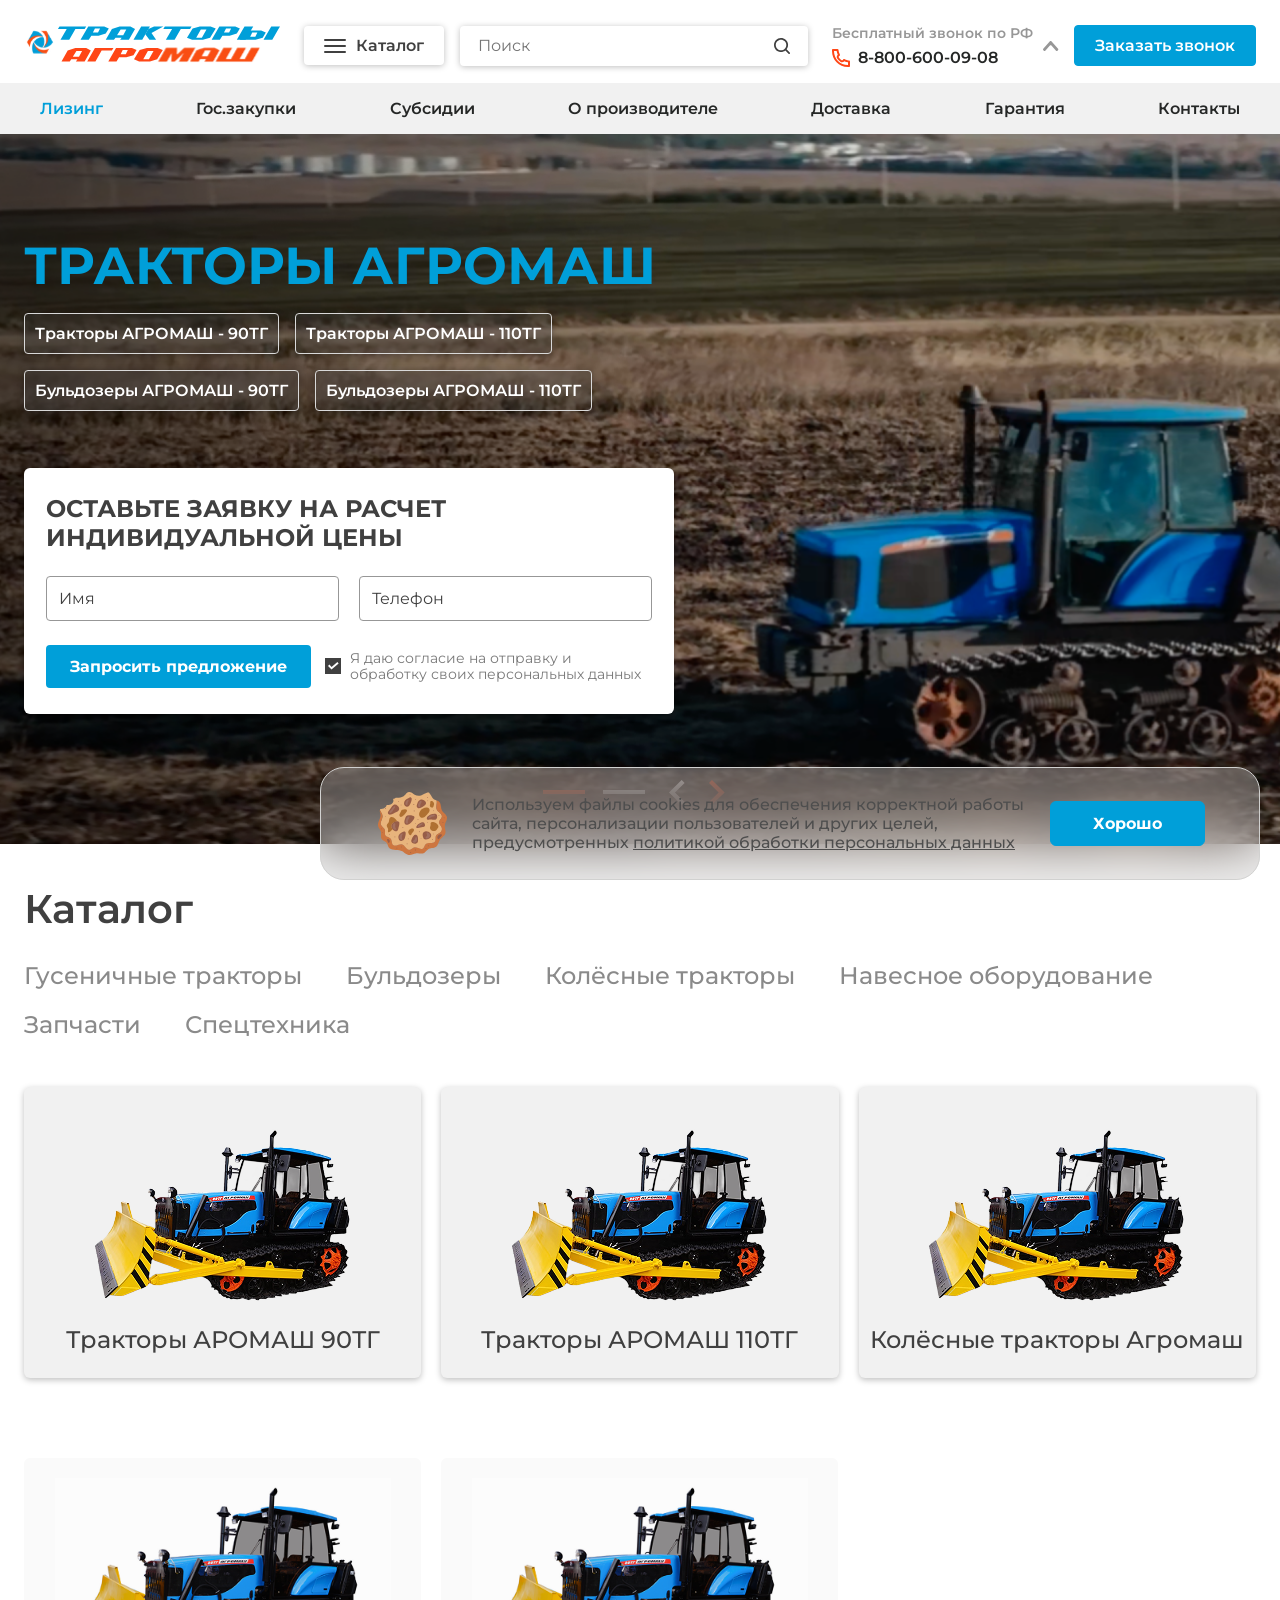
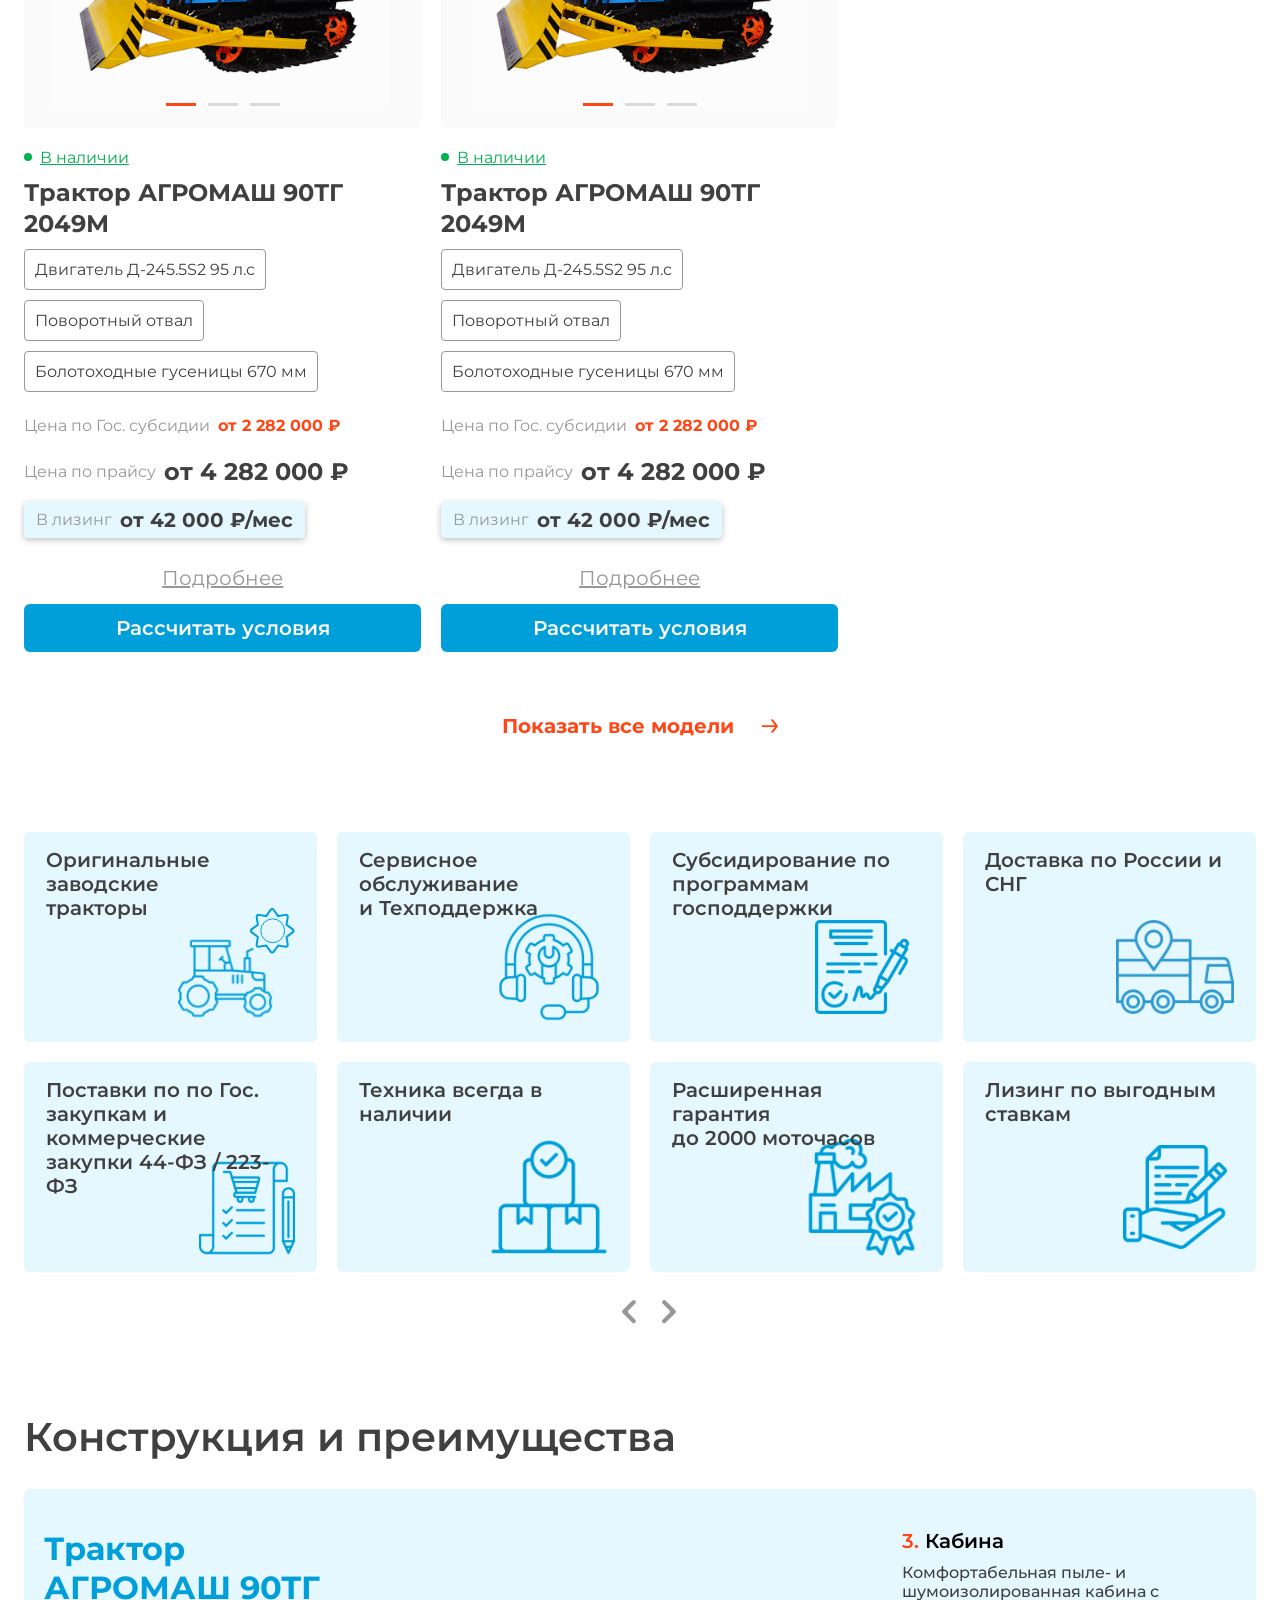
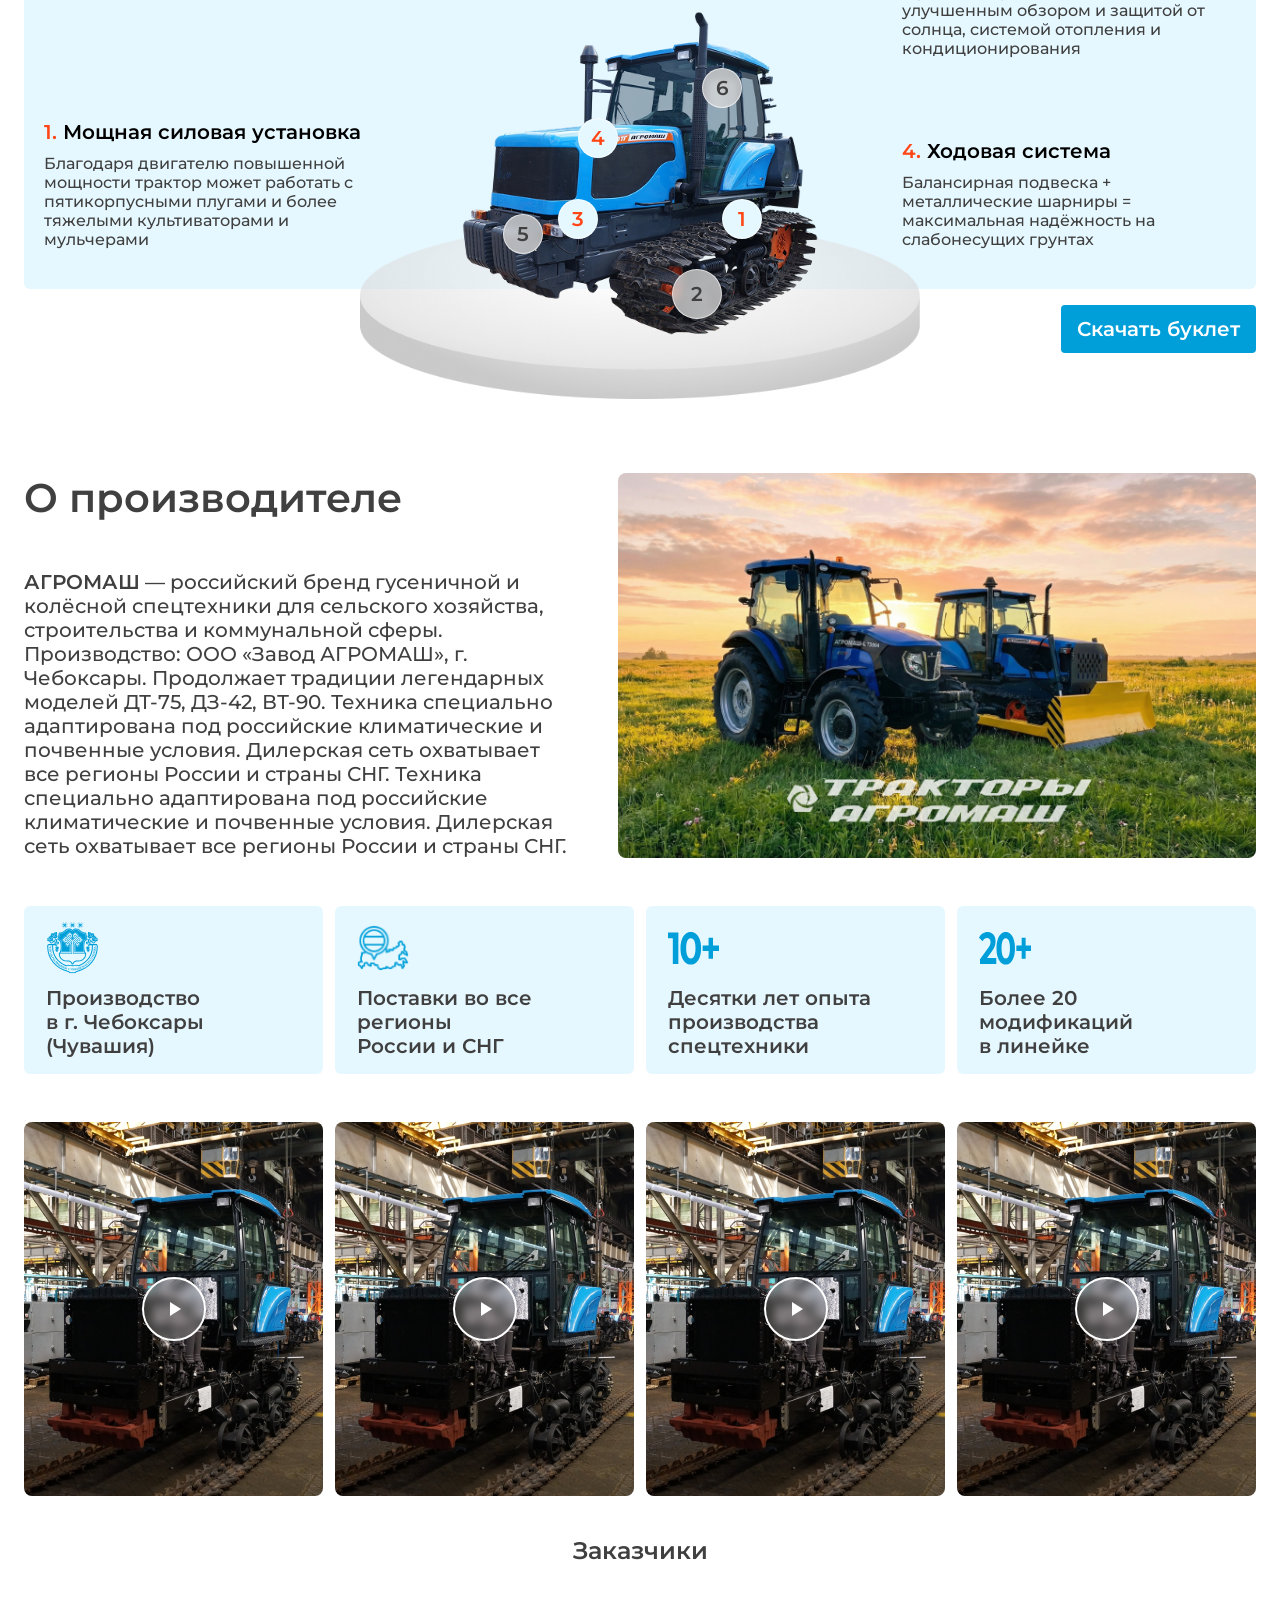
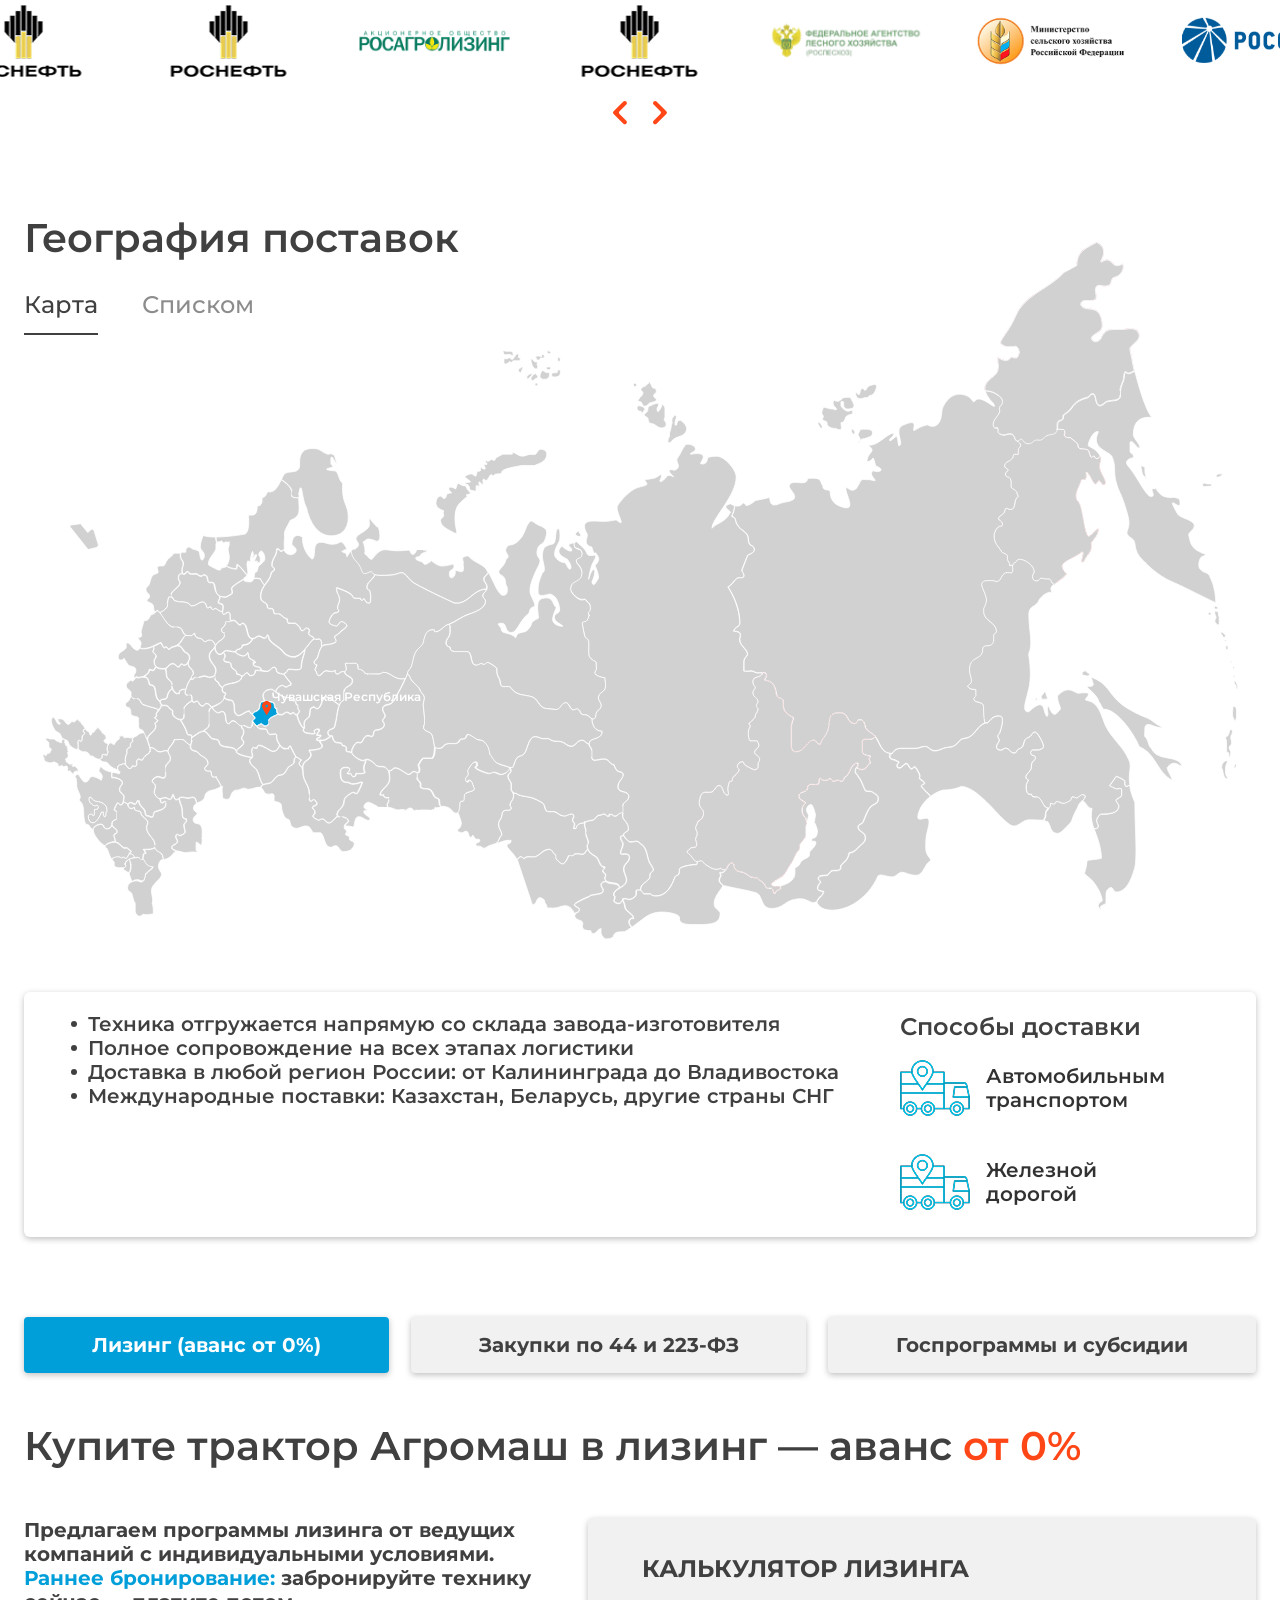
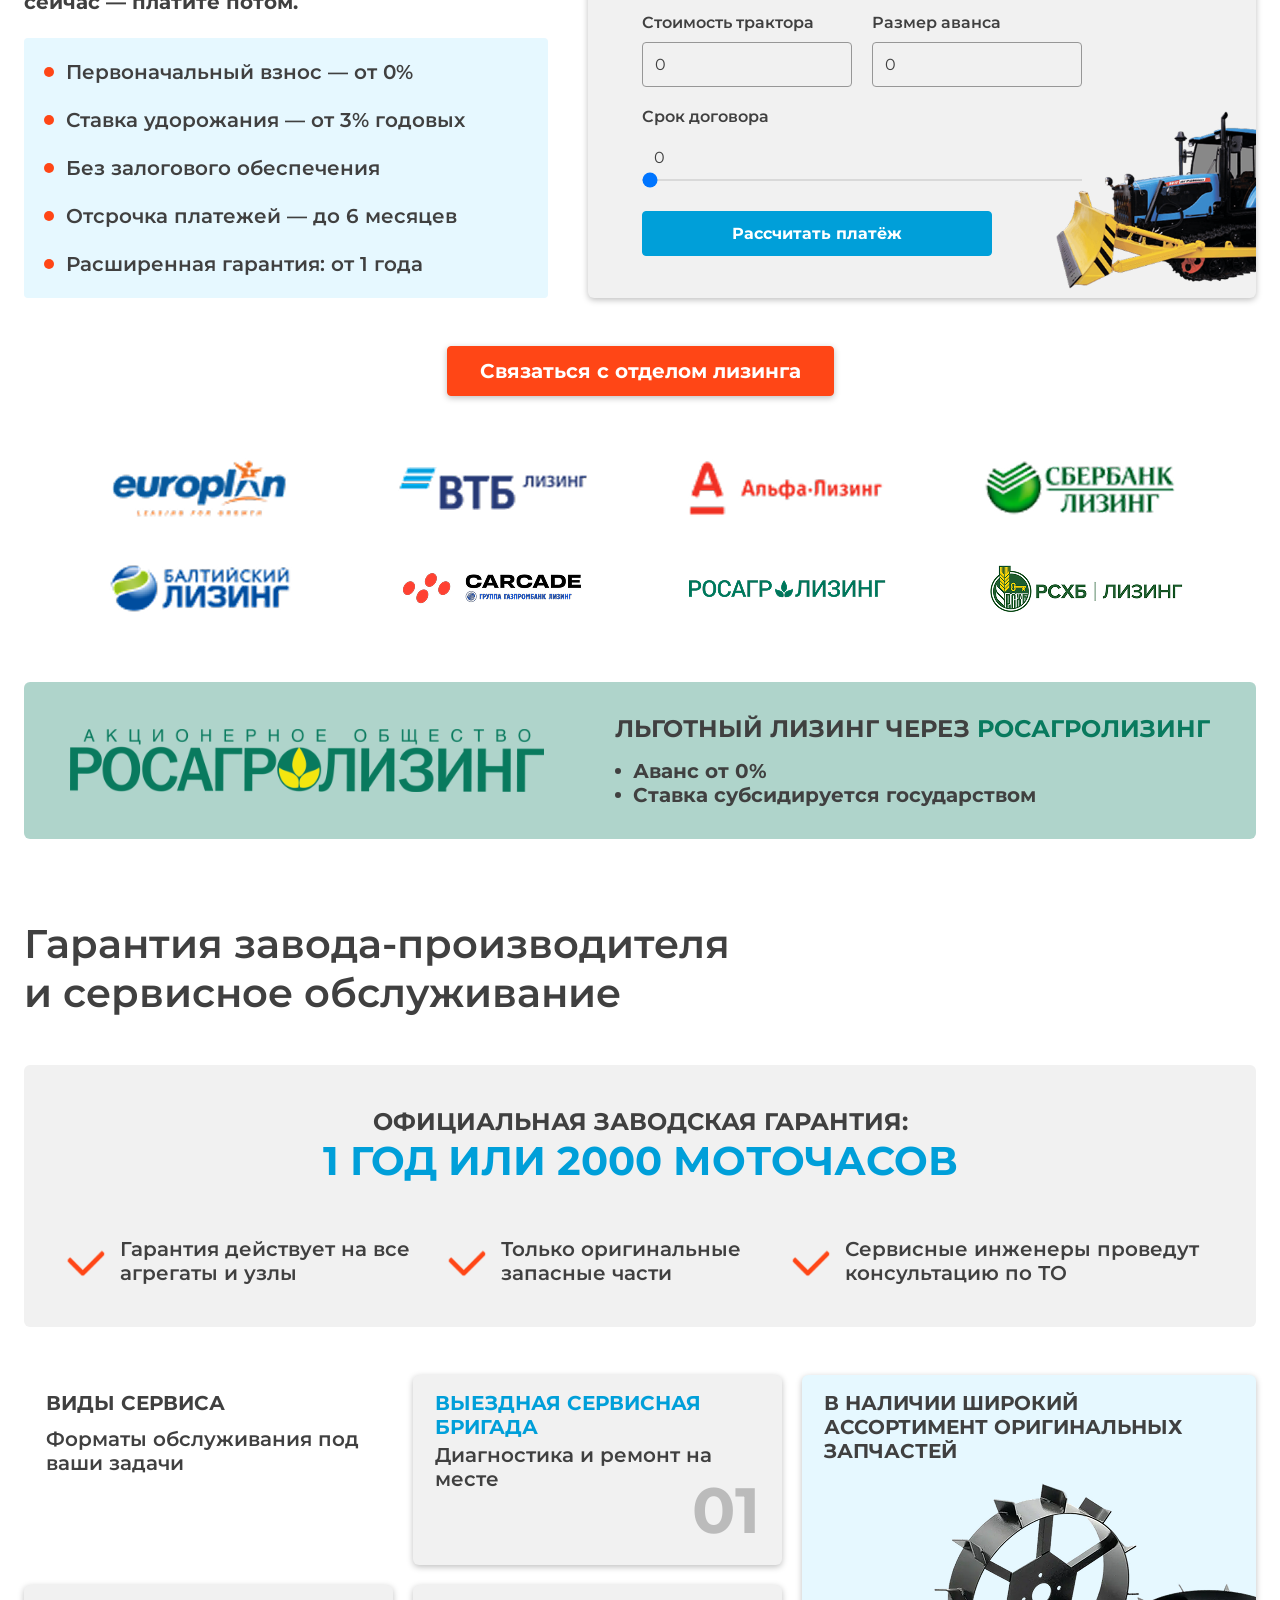
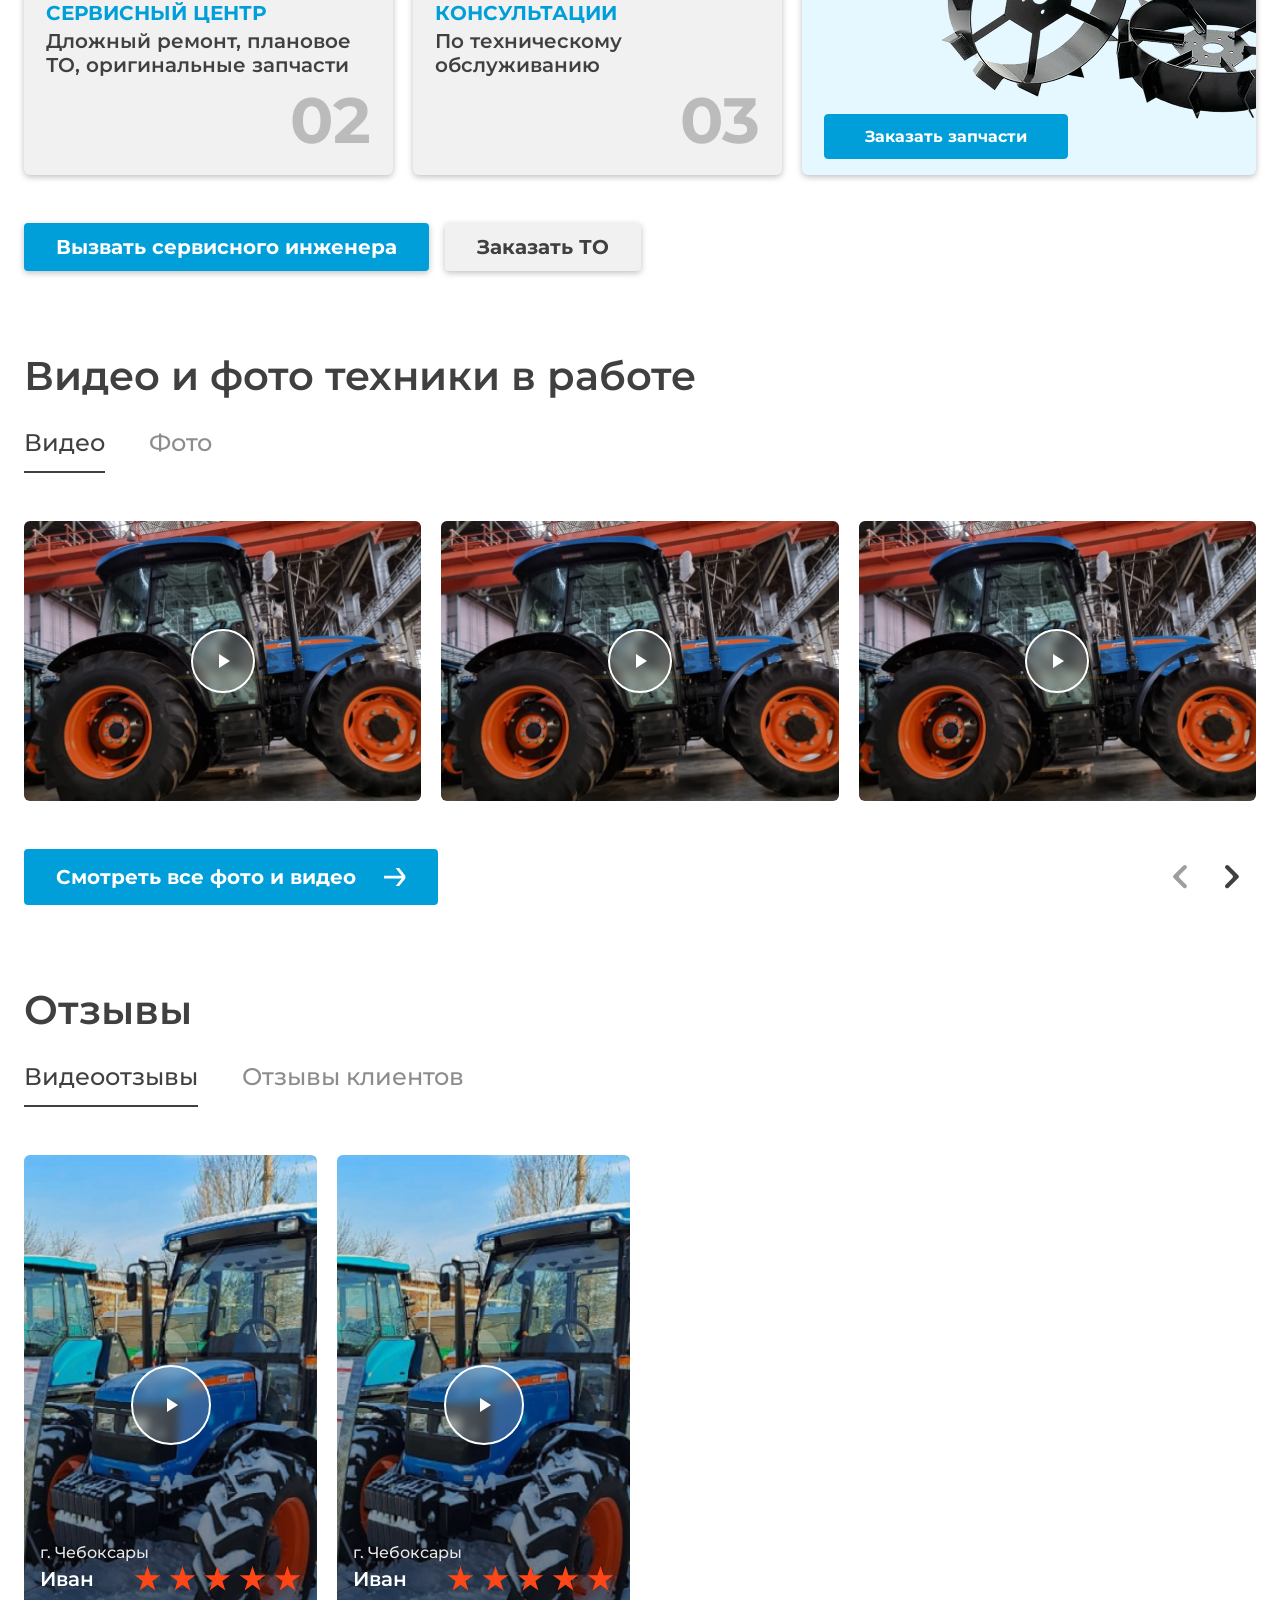
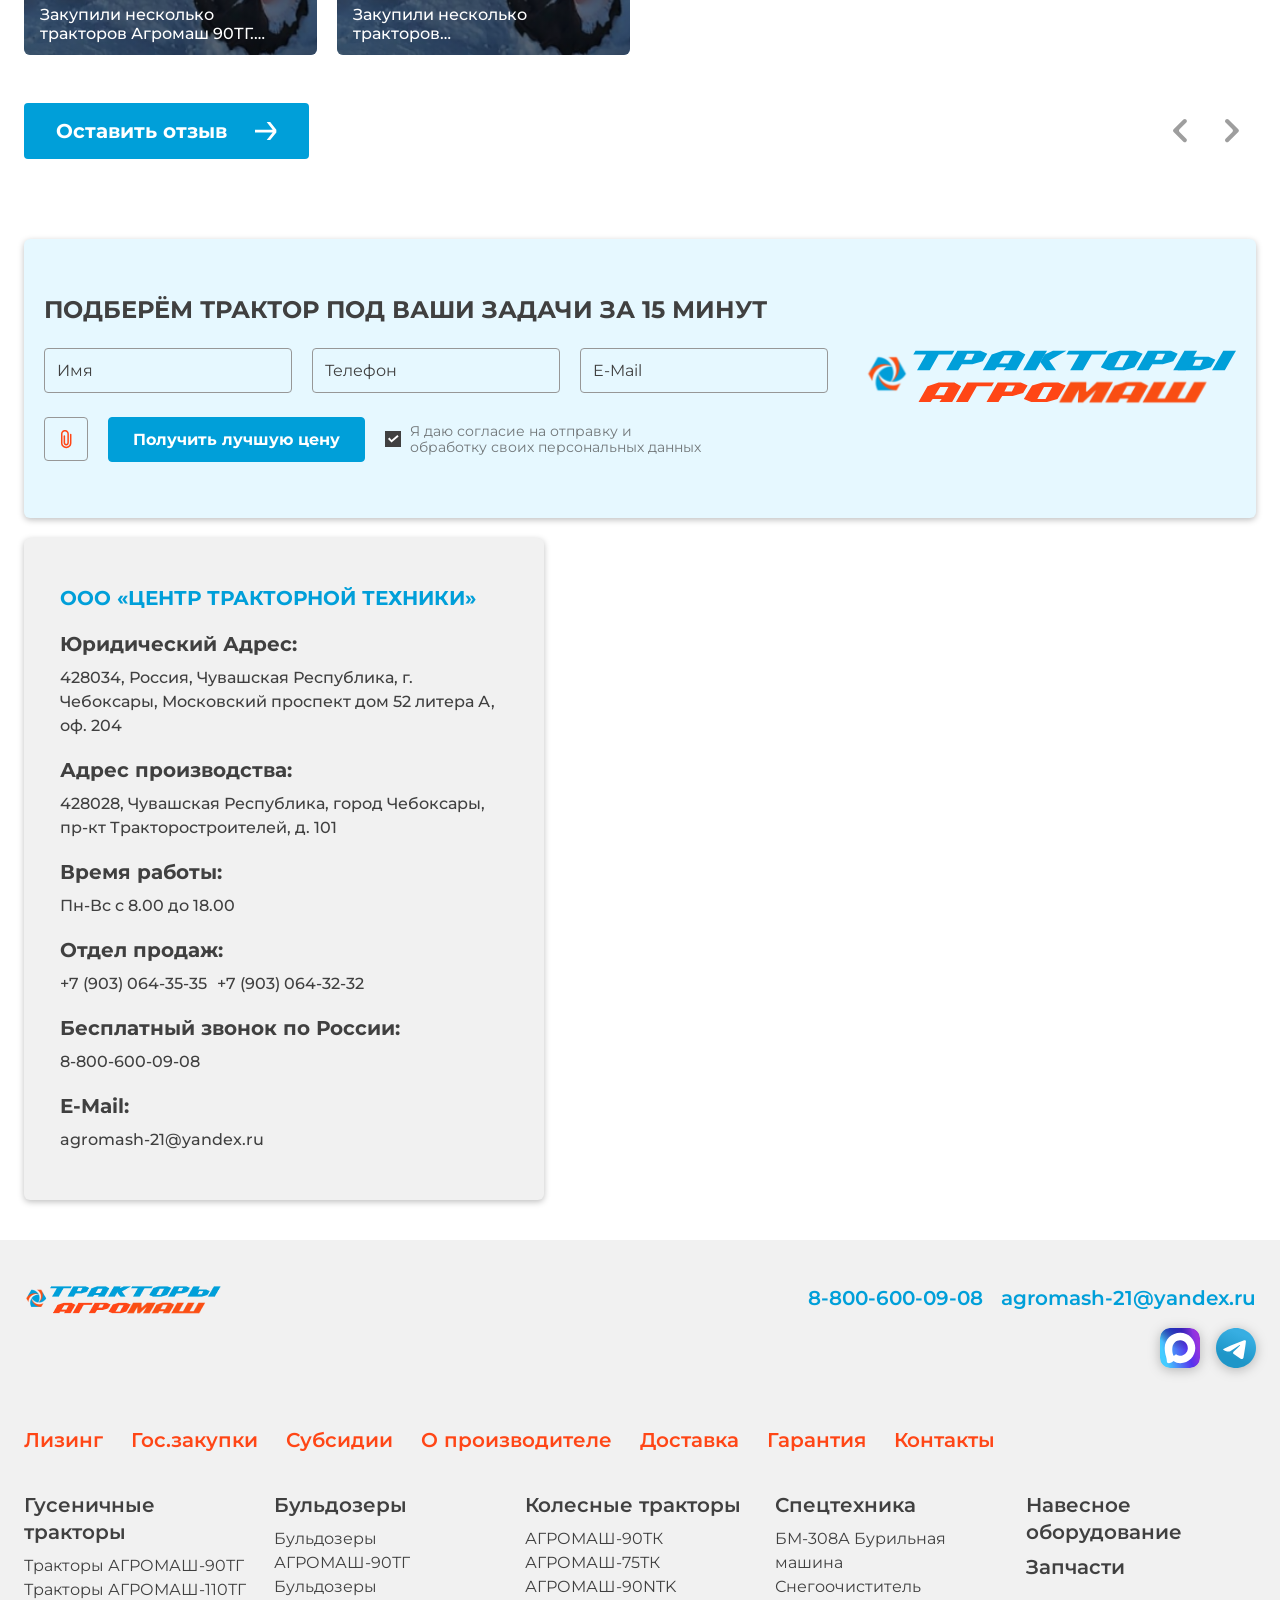
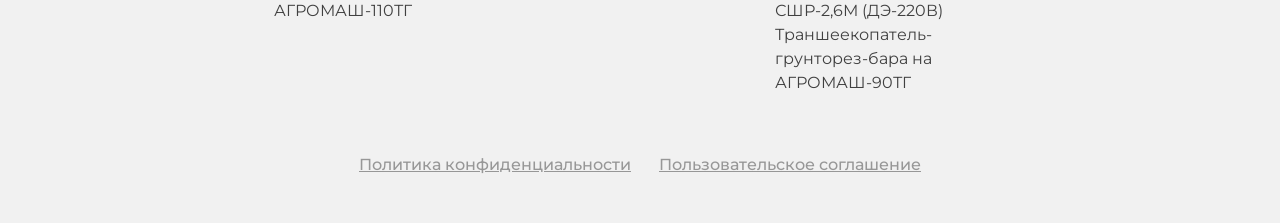
==== commit 1bc1b25b: "upd 0.9" ====
--- a/index.html
+++ b/index.html
@@ -95,7 +95,9 @@
                                     </div>
                                 </div>
                             </div>
-                            <button class="header__btn">Заказать звонок</button>
+                            <button class="btn-blue header__btn">
+                                <span>Заказать звонок</span>
+                            </button>
                             <button class="btn-menu">
                                 <div class="btn-menu__wrapper">
                                     <span></span>
@@ -413,7 +415,7 @@
                 <div class="swiper hero-swiper">
                     <div class="swiper-wrapper hero-swiper__wrapper">
                         <div class="swiper-slide hero-swiper__slide">
-                            <div class="hero__inner" style="--main-bg: url('../assets/img/bg/hero-bg.png');">
+                            <div class="hero__inner" data-video-src="https://agromash21.tw1.ru/upload/banner.mp4" style="--main-bg: url('../assets/img/bg/hero-bg.png');">
                                 <div class="container">
                                     <div class="hero__content">
                                         <h2 class="hero__title">Тракторы АГРОМАШ</h2>
@@ -442,35 +444,13 @@
                                                     </li>
                                                 </ul>
                                             </div>
-                                            <!-- <div class="hero__form">
-                                                <form action="#" class="hero-form">
-                                                    <h3 class="hero-form__title">Оставьте заявку на расчет индивидуальной цены</h3>
-                                                    <div class="hero-form__wrapper">
-                                                        <div class="hero-form__item">
-                                                            <input type="email" class="input hero-form__input" placeholder="Имя">
-                                                        </div>
-                                                        <div class="hero-form__item">
-                                                            <input type="email" class="input hero-form__input" placeholder="Телефон">
-                                                        </div>
-                                                    </div>
-                                                    <div class="hero-form__bottom">
-                                                        <button class="hero-form__btn">Запросить предложение</button>
-                                                        <div class="hero-form__checkbox">
-                                                            <label class="checkbox">
-                                                                <input type="checkbox" checked>
-                                                                <span>Я даю согласие на отправку и обработку своих персональных данных</span>
-                                                            </label>
-                                                        </div>
-                                                    </div>
-                                                </form>
-                                            </div> -->
                                         </div>
                                     </div>
                                 </div>
                             </div>
                         </div>
                         <div class="swiper-slide hero-swiper__slide">
-                            <div class="hero__inner" style="--main-bg: url('../assets/img/bg/hero-bg.png');">
+                            <div class="hero__inner" data-video-src="https://agromash21.tw1.ru/upload/banner.mp4" style="--main-bg: url('../assets/img/bg/hero-bg.png');">
                                 <div class="container">
                                     <div class="hero__content">
                                         <h2 class="hero__title">Тракторы АГРОМАШ 2</h2>
@@ -499,28 +479,6 @@
                                                     </li>
                                                 </ul>
                                             </div>
-                                            <!-- <div class="hero__form">
-                                                <form action="#" class="hero-form">
-                                                    <h3 class="hero-form__title">Оставьте заявку на расчет индивидуальной цены</h3>
-                                                    <div class="hero-form__wrapper">
-                                                        <div class="hero-form__item">
-                                                            <input type="email" class="input hero-form__input" placeholder="Имя">
-                                                        </div>
-                                                        <div class="hero-form__item">
-                                                            <input type="email" class="input hero-form__input" placeholder="Телефон">
-                                                        </div>
-                                                    </div>
-                                                    <div class="hero-form__bottom">
-                                                        <button class="hero-form__btn">Запросить предложение</button>
-                                                        <div class="hero-form__checkbox">
-                                                            <label class="checkbox">
-                                                                <input type="checkbox" checked>
-                                                                <span>Я даю согласие на отправку и обработку своих персональных данных</span>
-                                                            </label>
-                                                        </div>
-                                                    </div>
-                                                </form>
-                                            </div> -->
                                         </div>
                                     </div>
                                 </div>
@@ -567,7 +525,7 @@
                     </form>
                 </div>
             </div>
-        </section>
+        </section> 
 
         <section class="section">
             <div class="container">
@@ -840,6 +798,77 @@
             </div>
         </section>
 
+        <section class="section section-construction">
+            <div class="container">
+                <h2>Конструкция и преимущества</h2>
+                <div class="container__inner">
+                    <div class="construction">
+                        <div class="construction__inner">
+                            <div class="construction__wrapper">
+                                <div class="construction__item">
+                                    <h3 class="construction__item-title">Трактор АГРОМАШ 90ТГ</h3>
+                                    <div class="construction__item-inner">
+                                        <p class="construction__item-inner-title"><span>1.</span> Мощная силовая установка</p>
+                                        <p class="construction__item-inner-text">Благодаря двигателю повышенной мощности трактор может работать с пятикорпусными плугами и более тяжелыми культиваторами и мульчерами</p>
+                                    </div>
+                                    <div class="construction__item-inner">
+                                        <p class="construction__item-inner-title"><span>2.</span> Мощная силовая установка</p>
+                                        <p class="construction__item-inner-text">Благодаря двигателю повышенной мощности трактор может работать с пятикорпусными плугами и более тяжелыми культиваторами и мульчерами</p>
+                                    </div>
+                                </div>
+                                <div class="construction__item">
+                                    <div class="construction__item-inner">
+                                        <p class="construction__item-inner-title"><span>3.</span> Кабина</p>
+                                        <p class="construction__item-inner-text">Комфортабельная пыле- и шумоизолированная кабина с улучшенным обзором и защитой от солнца, системой отопления и кондиционирования</p>
+                                    </div>
+                                    <div class="construction__item-inner">
+                                        <p class="construction__item-inner-title"><span>4.</span> Ходовая система</p>
+                                        <p class="construction__item-inner-text">Балансирная подвеска + металлические шарниры = максимальная надёжность на слабонесущих грунтах</p>
+                                    </div>
+                                    <div class="construction__item-inner">
+                                        <p class="construction__item-inner-title"><span>5.</span> Кабина</p>
+                                        <p class="construction__item-inner-text">Комфортабельная пыле- и шумоизолированная кабина с улучшенным обзором и защитой от солнца, системой отопления и кондиционирования</p>
+                                    </div>
+                                    <div class="construction__item-inner">
+                                        <p class="construction__item-inner-title"><span>6.</span> Ходовая система</p>
+                                        <p class="construction__item-inner-text">Балансирная подвеска + металлические шарниры = максимальная надёжность на слабонесущих грунтах</p>
+                                    </div>
+                                </div>
+                            </div>
+                            <div class="construction__content">
+                                <div class="construction__content-wrapper">
+                                    <div class="construction__content-image-wrapper">
+                                        <div class="construction__content-image-wrapper-overlay">
+                                            <img src="./assets/img/other/construction.png" alt="Конструкция и преимущества" class="construction__content-image">
+
+                                            <ul class="construction-list">
+                                                <li class="construction-list__item active">1</li>
+                                                <li class="construction-list__item">2</li>
+                                                <li class="construction-list__item">3</li>
+                                                <li class="construction-list__item">4</li>
+                                                <li class="construction-list__item">5</li>
+                                                <li class="construction-list__item">6</li>
+                                            </ul>
+                                        </div>
+                                    </div>
+                                </div>
+                            </div>
+                        </div>
+                        <div class="construction__bottom">
+                            <!-- <div class="construction__bottom-right">
+                                <div class="construction__bottom-right-title">
+                                    <h3>Преимущества</h3>
+                                </div>
+                            </div> -->
+                            <div class="construction__bottom-left">
+                                <button class="construction__bottom-left-btn">Скачать буклет</button>
+                            </div>
+                        </div>
+                    </div>
+                </div>
+            </div>
+        </section>
+
         <!-- о производителе -->
         <section class="section">
             <div class="container">
@@ -1598,7 +1627,7 @@
                                     </div>
                                 </div>
                                 <div class="leasing-content__btn-group">
-                                    <button class="leasing-content__btn-group-btn">Связаться с отделом лизинга</button>
+                                    <button class="btn-orange leasing-content__btn-group-btn"><span>Связаться с отделом лизинга</span></button>
                                 </div>
                                 <div class="leasing-content__grid">
                                     <div class="leasing-content__grid-item">
@@ -1886,7 +1915,7 @@
                                                 <div class="swiper-slide video-swiper__slide">
                                                     <div class="video-card">
                                                         <img src="./assets/img/other/video-card.png" alt="" class="video-card__thumb">
-                                                        <button class="video-card__play">
+                                                        <button class="video-card__play" data-src="https://rutube.ru/play/embed/a77e97f9d93bc139422647476def5f49/">
                                                             <svg viewBox="0 0 24 24" xmlns="http://www.w3.org/2000/svg"><path d="M8 5v14l11-7z"/></svg>
                                                         </button>
                                                     </div>
@@ -1894,7 +1923,7 @@
                                                 <div class="swiper-slide video-swiper__slide">
                                                     <div class="video-card">
                                                         <img src="./assets/img/other/video-card.png" alt="" class="video-card__thumb">
-                                                        <button class="video-card__play">
+                                                        <button class="video-card__play" data-src="https://rutube.ru/shorts/5749f2d1ca56dd6df47ab0767e35dc68/?r=wd">
                                                             <svg viewBox="0 0 24 24" xmlns="http://www.w3.org/2000/svg"><path d="M8 5v14l11-7z"/></svg>
                                                         </button>
                                                     </div>
@@ -1902,7 +1931,7 @@
                                                 <div class="swiper-slide video-swiper__slide">
                                                     <div class="video-card">
                                                         <img src="./assets/img/other/video-card.png" alt="" class="video-card__thumb">
-                                                        <button class="video-card__play">
+                                                        <button class="video-card__play" data-src="https://rutube.ru/play/embed/a77e97f9d93bc139422647476def5f49/">
                                                             <svg viewBox="0 0 24 24" xmlns="http://www.w3.org/2000/svg"><path d="M8 5v14l11-7z"/></svg>
                                                         </button>
                                                     </div>
@@ -1995,7 +2024,7 @@
                 </div>
             </div>
         </section>
-
+ 
         <!-- Отзывы -->
         <section class="section">
             <div class="container">
@@ -2375,6 +2404,87 @@
         </div>
     </footer>
 
+    <div class="modal modal-form">
+        <div class="modal__body modal-form__body">
+            <div class="modal__wrapper modal-form__wrapper">
+                <button class="close-modal modal-form__close">
+                    <img src="/assets/img/icons/close-modal.svg" alt="">
+                </button>
+                <div class="modal__info">
+                    <div class="modal-form-block">
+                        <div class="modal-form-block__wrapper">
+                            <div class="modal-form-block__top">
+                                <p class="modal-form-block__title">Оставьте заявку на расчет<br> индивидуальной цены</p>
+                            </div>
+                            <form action="" class="form form-modal">
+                                <div class="form-modal__wrapper">
+                                    <label class="form-modal__item form__area">
+                                        <input type="text" class="input form-modal__item-input" placeholder="Имя">
+                                        <small class="form__area-error"></small>
+                                    </label>
+                                    <label class="form-modal__item form__area">
+                                        <input type="phone" class="input form-modal__item-input" name="phone" data-phone placeholder="Телефон" required>
+                                        <small class="form__area-error"></small>
+                                    </label>
+                                    <label class="form-modal__item form__area">
+                                        <input type="email" class="input form-modal__item-input" placeholder="E-Mail">
+                                        <small class="form__area-error"></small>
+                                    </label>
+                                </div>
+                                <div class="form-modal__bottom">
+                                    <div class="form-modal__agree">
+                                        <label class="checkbox">
+                                            <input type="checkbox" checked>
+                                            <span>Я даю согласие на отправку и обработку своих персональных данных</span>
+                                        </label>
+                                    </div>
+                                    <button type="submit" class="form-modal__btn">
+                                        <span>Запросить предложение</span>
+                                    </button>
+                                </div>
+                            </form>
+                        </div>
+                    </div>
+                </div>
+            </div>
+        </div>
+    </div>
+
+    <div class="modal modal-success">
+        <div class="modal__body modal-success__body">
+            <div class="modal__wrapper modal-success__wrapper">
+                <button class="close-modal modal-success__close">
+                    <img src="./assets/img/icons/close-modal.svg" alt="">
+                </button>
+                <div class="modal__info">
+                    <div class="modal-success-block">
+                        <img src="./assets/img/icons/success.svg" alt="" class="modal-success-block__icon">
+                        <div class="modal-success-block__wrapper">
+                            <p class="modal-success-block__title">Спасибо!</p>
+                            <p class="modal-success-block__text">Ваше сообщение отправлено. В ближайшее время с вами свяжется наш сотрудник.</p>
+                        </div>
+                    </div>
+                </div>
+            </div>
+        </div>
+    </div>
+    
+    <div class="cookie" id="cookie_notification">
+		<div class="cookie__wrapper">
+			<div class="cookie__icon">
+				<img src="/assets/img/icons/cookie.svg" alt="">
+			</div>
+			<p class="cookie__text">
+				Используем файлы cookies для обеспечения корректной работы сайта, персонализации пользователей и других целей, предусмотренных <a href="/privacy-policy/">политикой обработки персональных данных</a>
+			</p>
+			<div class="cookie__accept">
+				<button class="cookie__btn">
+                    <span class="cookie__btn-text">Хорошо</span>
+				</button>
+			</div>
+		</div>
+	</div>
+
     <script src="./assets/libs/jquery.min.js"></script>
     <script src="./assets/libs/swiper-bundle.min.js"></script>
     <script src="./assets/js/script.js"></script>
--- a/css/main.css
+++ b/css/main.css
@@ -170,11 +170,6 @@
 .section-breadcrumb {
   padding-top: 40px;
 }
-@media (max-width: 768px) {
-  .section-breadcrumb {
-    padding: 30px 0;
-  }
-}
 
 .section-title {
   padding-top: 48px;
@@ -182,6 +177,57 @@
 @media (max-width: 768px) {
   .section-title {
     padding: 30px 0;
+  }
+}
+@media (max-width: 992px) {
+  .section-title h1 {
+    font-size: 2.25rem;
+  }
+}
+@media (max-width: 768px) {
+  .section-title h1 {
+    font-size: 2rem;
+  }
+}
+@media (max-width: 480px) {
+  .section-title h1 {
+    font-size: 1.5rem;
+    text-align: center;
+  }
+}
+@media (max-width: 992px) {
+  .section-title h1 span {
+    font-size: 1.75rem;
+  }
+}
+@media (max-width: 768px) {
+  .section-title h1 span {
+    font-size: 1.5rem;
+  }
+}
+@media (max-width: 480px) {
+  .section-title h1 span {
+    display: block;
+    font-size: 1.25rem;
+  }
+}
+
+.section-construction {
+  padding-bottom: 110px;
+}
+@media (max-width: 1280px) {
+  .section-construction {
+    padding-bottom: 80px;
+  }
+}
+@media (max-width: 1024px) {
+  .section-construction {
+    padding-bottom: 40px;
+  }
+}
+@media (max-width: 768px) {
+  .section-construction {
+    padding-bottom: 30px;
   }
 }
 
@@ -455,7 +501,7 @@
   }
 }
 .header-contacts__top .header-contacts__item-link::before {
-  content: url("/assets/img/icons/i-phone-active.svg") !important;
+  content: url("../assets/img/icons/i-phone-active.svg") !important;
 }
 .header-contacts__top-trigger {
   transition: rotate 0.3s;
@@ -479,15 +525,15 @@
   color: #252726;
 }
 .header-contacts__item-link.phone::before {
-  content: url("/assets/img/icons/i-phone.svg");
+  content: url("../assets/img/icons/i-phone.svg");
   height: 18px;
 }
 .header-contacts__item-link.email::before {
-  content: url("/assets/img/icons/i-email.svg");
+  content: url("../assets/img/icons/i-email.svg");
   height: 14px;
 }
 .header-contacts__item-link.time::before {
-  content: url("/assets/img/icons/i-time.svg");
+  content: url("../assets/img/icons/i-time.svg");
   height: 18px;
 }
 .header-contacts__dropdown {
@@ -520,6 +566,14 @@
   flex-direction: column;
   gap: 20px;
 }
+.header-contacts__dropdown .header-contacts__item:first-child {
+  display: none;
+}
+@media (max-width: 600px) {
+  .header-contacts__dropdown .header-contacts__item:first-child {
+    display: flex;
+  }
+}
 
 .header-social {
   display: flex;
@@ -527,8 +581,19 @@
   width: -moz-fit-content;
   width: fit-content;
 }
+@media (max-width: 600px) {
+  .header-social {
+    gap: 12px;
+  }
+}
 .header-social img {
   filter: drop-shadow(0 2px 6px rgba(0, 0, 0, 0.25));
+}
+@media (max-width: 600px) {
+  .header-social img {
+    width: 32px;
+    height: 32px;
+  }
 }
 
 .btn-menu {
@@ -697,7 +762,7 @@
 .mobile-menu__subsections-secondary-link {
   font-weight: 600;
   font-size: 1.25rem;
-  line-height: 81%;
+  line-height: 130%;
   color: var(--secondary-color);
 }
 
@@ -1200,10 +1265,16 @@
   }
 }
 .footer__col-link {
+  display: block;
   font-weight: 400;
   font-size: 1rem;
   line-height: 150%;
   color: var(--secondary-color);
+}
+@media (max-width: 600px) {
+  .footer__col-link {
+    text-align: center;
+  }
 }
 .footer__bottom {
   margin-top: 58px;
@@ -1316,74 +1387,14 @@
   z-index: 8;
   pointer-events: none;
 }
-.modal__body--form {
-  max-width: 1080px;
-  width: 100%;
-}
-@media (max-width: 1100px) {
-  .modal__body--form {
-    max-width: 98vw;
-  }
-}
-@media (max-width: 768px) {
-  .modal__body--form {
-    max-width: 100%;
-  }
+.modal__info {
+  height: 100%;
 }
 .modal__wrapper {
   position: relative;
-  background: #009FD9;
-  border-radius: 40px;
-}
-.modal__wrapper--form {
-  padding: 60px;
-}
-@media (max-width: 1024px) {
-  .modal__wrapper--form {
-    padding: 40px;
-  }
-}
-@media (max-width: 768px) {
-  .modal__wrapper--form {
-    padding: 95px 20px;
-    border-radius: 0;
-  }
-}
-@media (max-width: 480px) {
-  .modal__wrapper--form {
-    min-height: 100dvh;
-  }
-}
-.modal__header {
-  width: 66.6666666667%;
-}
-@media (max-width: 768px) {
-  .modal__header {
-    width: 100%;
-  }
-}
-@media (max-width: 1024px) {
-  .modal__title {
-    font-size: 36px;
-  }
-}
-.modal__text {
-  margin-top: 20px;
-  font-weight: 500;
-  font-size: 20px;
-  line-height: 150%;
-  color: #3A3737;
-}
-@media (max-width: 1024px) {
-  .modal__text {
-    margin-top: 10px;
-    font-size: 16px;
-  }
-}
-@media (max-width: 480px) {
-  .modal__text {
-    font-size: 14px;
-  }
+  box-shadow: 0 4px 4px 0 rgba(0, 0, 0, 0.25);
+  background: #fff;
+  border-radius: 6px;
 }
 .modal::before {
   content: "";
@@ -1400,22 +1411,306 @@
   pointer-events: none;
 }
 
-.close-modal {
+.modal-form__body {
+  height: auto;
+  max-width: 640px;
+  width: 100%;
+}
+@media (max-width: 660px) {
+  .modal-form__body {
+    max-width: 98vw;
+  }
+}
+.modal-form__wrapper {
+  position: relative;
+  padding: 100px 80px 36px 80px;
+}
+@media (max-width: 768px) {
+  .modal-form__wrapper {
+    padding: 72px 56px;
+  }
+}
+@media (max-width: 480px) {
+  .modal-form__wrapper {
+    padding: 82px 12px 32px 12px;
+  }
+}
+@media (max-width: 375px) {
+  .modal-form__wrapper {
+    padding: 52px 12px 40px;
+  }
+}
+.modal-form__close {
   display: flex;
   position: absolute;
-  top: 40px;
-  right: 40px;
-}
-@media (max-width: 768px) {
-  .close-modal {
+  top: 50px;
+  right: 44px;
+}
+@media (max-width: 768px) {
+  .modal-form__close {
+    width: 28px;
+    top: 40px;
+    right: 32px;
+  }
+}
+@media (max-width: 480px) {
+  .modal-form__close {
+    width: 22px;
+    top: 32px;
+    right: 16px;
+  }
+}
+@media (max-width: 375px) {
+  .modal-form__close {
+    width: 16px;
+    top: 20px;
+  }
+}
+
+.modal-form-block {
+  height: 100%;
+  display: flex;
+  justify-content: center;
+  align-items: center;
+  position: relative;
+  z-index: 2;
+}
+.modal-form-block__title {
+  font-weight: 700;
+  font-size: 1.5rem;
+  line-height: 133%;
+  text-transform: uppercase;
+  text-align: center;
+  color: var(--secondary-color);
+}
+@media (max-width: 480px) {
+  .modal-form-block__title {
+    font-size: 1.25rem;
+  }
+}
+@media (max-width: 375px) {
+  .modal-form-block__title {
+    font-size: 1rem;
+  }
+}
+.modal-form-block__top {
+  max-width: 600px;
+  width: 100%;
+}
+
+.modal-success__body {
+  max-width: 600px;
+  width: 100%;
+}
+@media (max-width: 768px) {
+  .modal-success__body {
+    width: min(92%, 600px);
+  }
+}
+.modal-success__wrapper {
+  padding: 80px 60px;
+}
+@media (max-width: 768px) {
+  .modal-success__wrapper {
+    border-radius: 10px;
+    padding: 80px 50px;
+  }
+}
+@media (max-width: 375px) {
+  .modal-success__wrapper {
+    padding: 60px 30px;
+  }
+}
+.modal-success__close {
+  display: flex;
+  position: absolute;
+  top: 20px;
+  right: 24px;
+}
+@media (max-width: 480px) {
+  .modal-success__close {
     width: 12px;
-  }
-}
-@media (max-width: 480px) {
-  .close-modal {
     top: 24px;
     right: 24px;
   }
+}
+
+.modal-success-block {
+  display: flex;
+  flex-direction: column;
+  align-items: center;
+}
+.modal-success-block__wrapper {
+  margin-top: 20px;
+}
+@media (max-width: 768px) {
+  .modal-success-block__wrapper {
+    margin-top: 30px;
+  }
+}
+.modal-success-block__title {
+  font-weight: 600;
+  font-size: 30px;
+  line-height: 133%;
+  letter-spacing: -0.03em;
+  text-transform: uppercase;
+  text-align: center;
+}
+@media (max-width: 480px) {
+  .modal-success-block__title {
+    font-size: 22px;
+  }
+}
+.modal-success-block__text {
+  margin-top: 24px;
+  font-weight: 500;
+  font-size: 18px;
+  line-height: 142%;
+  text-align: center;
+  color: #4e4e4e;
+}
+@media (max-width: 768px) {
+  .modal-success-block__text {
+    margin-top: 12px;
+  }
+}
+@media (max-width: 480px) {
+  .modal-success-block__text {
+    font-size: 14px;
+  }
+}
+
+.cookie {
+  display: none;
+  position: fixed;
+  inset: auto 20px 20px auto;
+  max-width: 940px;
+  z-index: 10;
+}
+@media (max-width: 1024px) {
+  .cookie {
+    left: 20px;
+  }
+}
+@media (max-width: 768px) {
+  .cookie {
+    inset: auto 10px 10px 10px;
+  }
+}
+.cookie.show {
+  display: block;
+}
+.cookie__wrapper {
+  border: 1px solid #d1d1d0;
+  border-radius: 24px;
+  padding: 24px 57px;
+  backdrop-filter: blur(27px);
+  background: rgba(207, 207, 207, 0.35);
+  padding: 24px 57px;
+  width: 100%;
+  display: grid;
+  align-items: center;
+  grid-template-columns: 70px auto 152px;
+  gap: 24px;
+}
+@media (max-width: 768px) {
+  .cookie__wrapper {
+    padding: 24px 44px;
+  }
+}
+@media (max-width: 600px) {
+  .cookie__wrapper {
+    grid-template-columns: 57px auto auto;
+    padding: 16px 12px;
+    row-gap: 24px;
+    -moz-column-gap: 10px;
+         column-gap: 10px;
+  }
+}
+@media (max-width: 480px) {
+  .cookie__wrapper {
+    display: flex;
+    flex-direction: column;
+  }
+}
+@media (max-width: 600px) {
+  .cookie__accept {
+    grid-column: 1/-1;
+    grid-row: 2/3;
+    display: flex;
+    justify-content: center;
+  }
+}
+.cookie__text {
+  font-weight: 500;
+  font-size: 1rem;
+  line-height: 120%;
+  color: #4e4e4e;
+}
+@media (max-width: 480px) {
+  .cookie__text {
+    font-size: 0.875rem;
+    text-align: center;
+  }
+}
+.cookie__text > a {
+  color: #4e4e4e;
+  text-decoration: underline !important;
+}
+.cookie__text > a:hover {
+  color: var(--main-color);
+}
+.cookie__btn {
+  border: 1px solid var(--main-color);
+  border-radius: 6px;
+  padding: 12px 42px;
+  background: var(--main-color);
+  font-weight: 700;
+  font-size: 1rem;
+  text-align: center;
+  color: #fff;
+  padding: 12px 42px;
+}
+@media (max-width: 600px) {
+  .cookie__btn {
+    padding: 8px 28px;
+  }
+}
+
+.form-modal {
+  margin-top: 32px;
+}
+.form-modal__wrapper {
+  display: flex;
+  flex-direction: column;
+  gap: 20px;
+}
+.form-modal__agree {
+  max-width: 340px;
+  margin: 0 auto;
+}
+.form-modal__bottom {
+  margin-top: 32px;
+  display: flex;
+  flex-direction: column;
+  align-items: center;
+  gap: 14px;
+}
+@media (max-width: 480px) {
+  .form-modal__bottom {
+    gap: 16px;
+  }
+}
+.form-modal__btn {
+  flex-shrink: 0;
+  border: 1px solid #009fd9;
+  border-radius: 4px;
+  padding: 12px 24px;
+  background: var(--main-color);
+  font-weight: 700;
+  font-size: 1rem;
+  text-align: center;
+  color: #fff;
 }
 
 .menu {
@@ -1507,6 +1802,58 @@
   color: var(--secondary-color);
 }
 
+.btn-blue {
+  position: relative;
+  overflow: hidden;
+  border: 1px solid var(--main-color);
+  background-color: var(--main-color);
+  color: #fff;
+  transition: border-color 0.35s ease;
+}
+.btn-blue::after {
+  content: "";
+  position: absolute;
+  inset: 0;
+  z-index: 0;
+  background: linear-gradient(90deg, #009fd9 0%, #005473 100%);
+  opacity: 0;
+  transition: opacity 0.35s ease;
+  pointer-events: none;
+}
+.btn-blue > * {
+  position: relative;
+  z-index: 1;
+}
+.btn-blue:hover::after {
+  opacity: 1;
+}
+.btn-orange {
+  position: relative;
+  overflow: hidden;
+  box-shadow: 0 2px 6px 0 rgba(0, 0, 0, 0.25);
+  border: 1px solid var(--accent-color);
+  background-color: var(--accent-color);
+  color: #fff;
+  transition: border-color 0.35s ease;
+}
+.btn-orange::after {
+  content: "";
+  position: absolute;
+  inset: 0;
+  z-index: 0;
+  background: linear-gradient(90deg, #ff4616 0%, #b12400 100%);
+  opacity: 0;
+  transition: opacity 0.35s ease;
+  pointer-events: none;
+}
+.btn-orange > * {
+  position: relative;
+  z-index: 1;
+}
+.btn-orange:hover::after {
+  opacity: 1;
+}
+
 .select-wrapper {
   position: relative;
 }
@@ -1514,7 +1861,7 @@
   transform: rotate(180deg);
 }
 .select-wrapper.open .select-wrapper-trigger {
-  z-index: 2;
+  z-index: 3;
 }
 .select-wrapper-trigger svg {
   flex-shrink: 0;
@@ -1550,7 +1897,7 @@
   background: #fff;
   border-radius: 4px;
   padding: 56px 0 12px 0;
-  z-index: 1;
+  z-index: 2;
 }
 .select-wrapper-options-option {
   padding: 12px;
@@ -1607,10 +1954,13 @@
   opacity: 0.6;
 }
 .checkbox input[type=checkbox]:checked + span:before {
-  background-image: url("/assets/img/icons/light-checkbox.svg");
+  background-image: url("../assets/img/icons/light-checkbox.svg");
   background-repeat: no-repeat;
   background-position: 50%;
   background-color: var(--secondary-color);
+}
+.checkbox a {
+  color: var(--accent-color-2);
 }
 .checkbox span {
   display: inline-block;
@@ -1670,7 +2020,7 @@
   opacity: 0.6;
 }
 .filter-checkbox input[type=checkbox]:checked + span:before {
-  background-image: url("/assets/img/icons/dark-checkbox.svg");
+  background-image: url("../assets/img/icons/dark-checkbox.svg");
   background-repeat: no-repeat;
   background-position: 50%;
 }
@@ -1740,7 +2090,7 @@
   opacity: 0.6;
 }
 .big-filter-checkbox input[type=checkbox]:checked + span:before {
-  background-image: url("/assets/img/icons/orange-checkbox.svg");
+  background-image: url("../assets/img/icons/orange-checkbox.svg");
   background-repeat: no-repeat;
   background-position: 50%;
 }
@@ -1862,6 +2212,17 @@
   width: 100%;
 }
 
+.form__area-error {
+  padding-left: 12px;
+  font-weight: 400;
+  font-size: 0.75rem;
+  line-height: 137%;
+  color: #B91C20;
+}
+.form__area-error:empty {
+  display: none;
+}
+
 .template-swiper-ui {
   display: flex;
   align-items: center;
@@ -1886,7 +2247,7 @@
   fill: var(--accent-color-2);
 }
 .template-swiper-ui-pagination {
-  position: relative;
+  position: relative !important;
   bottom: unset !important;
   top: unset !important;
   width: -moz-fit-content !important;
@@ -1950,6 +2311,47 @@
 }
 .breadcrumb__item:not(:first-child) .breadcrumb__item-link::before {
   content: "-";
+}
+
+.policy__wrapper {
+  display: flex;
+  flex-direction: column;
+  gap: 40px;
+}
+@media (max-width: 768px) {
+  .policy__wrapper {
+    gap: 24px;
+  }
+}
+.policy__title {
+  font-weight: 700;
+  font-size: 1.25rem;
+  line-height: 150% !important;
+}
+.policy__subtitle {
+  font-weight: 700;
+  font-size: 1rem;
+  line-height: 15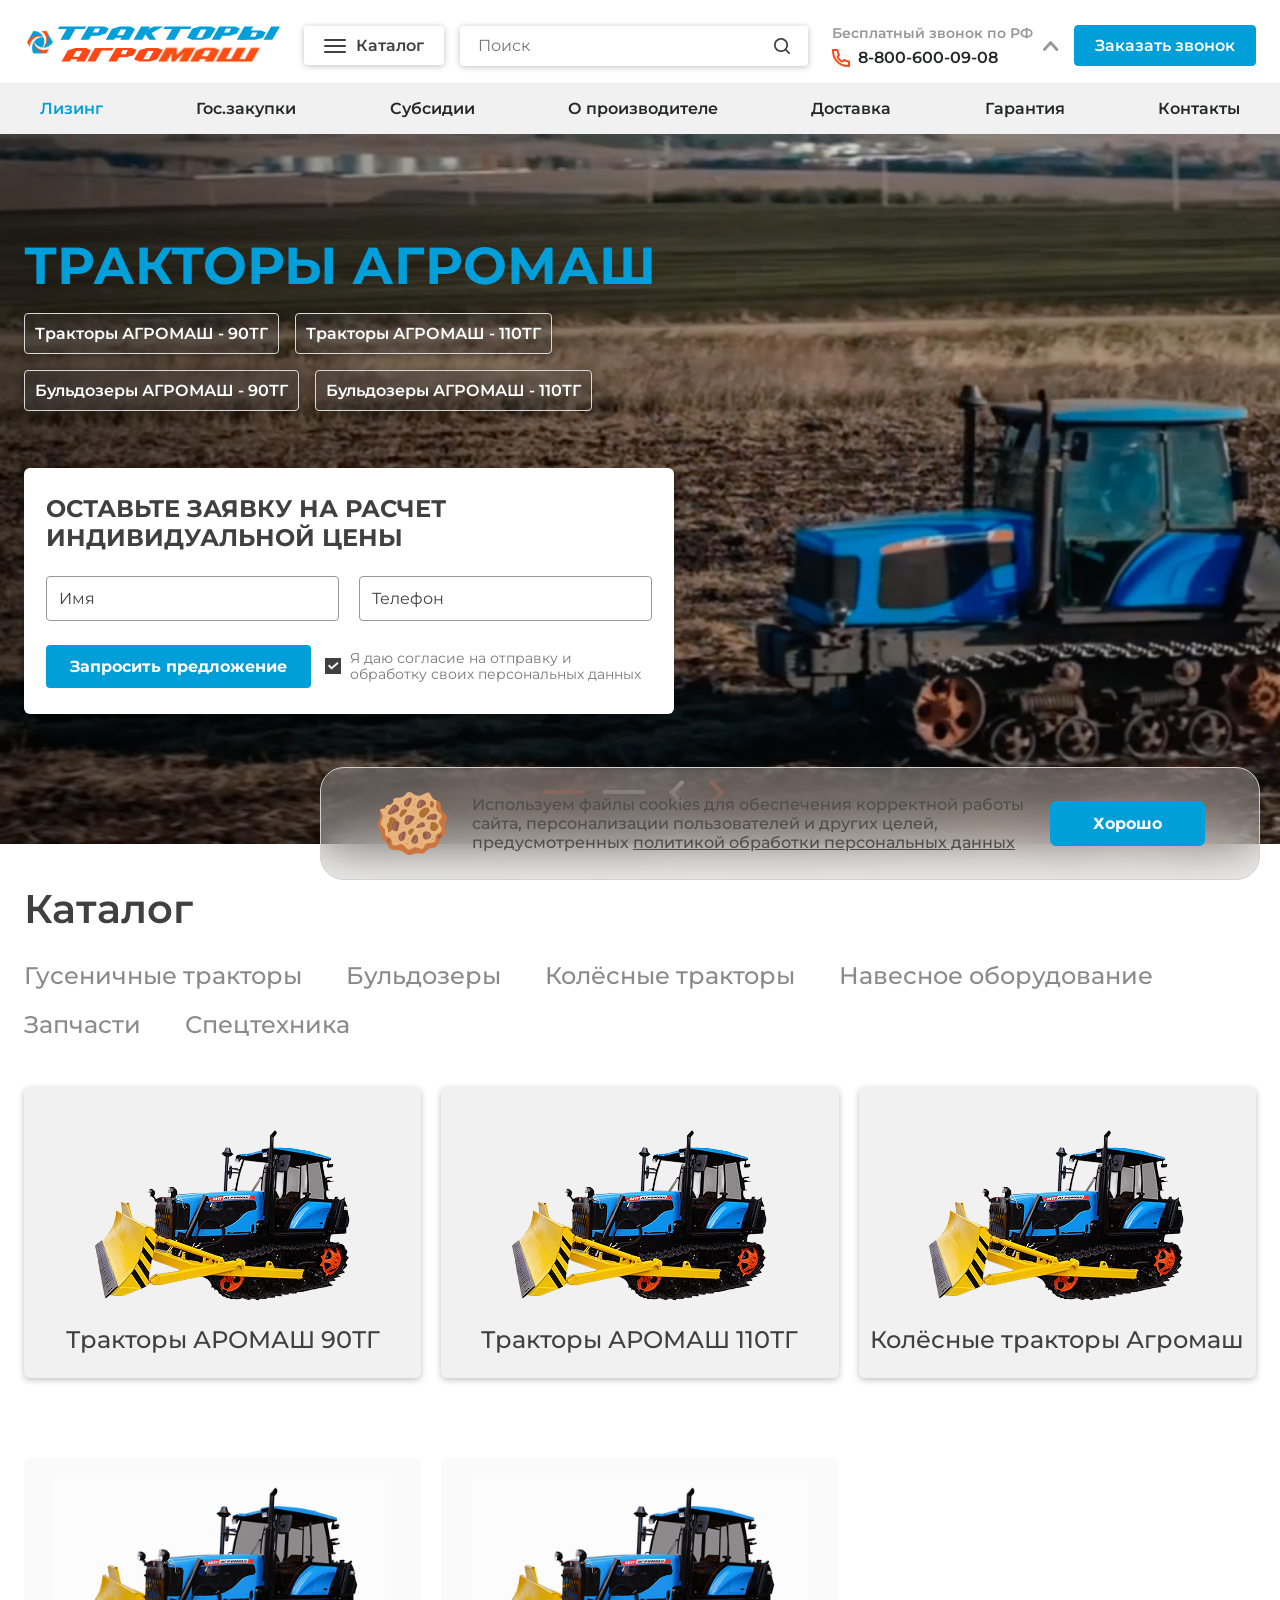
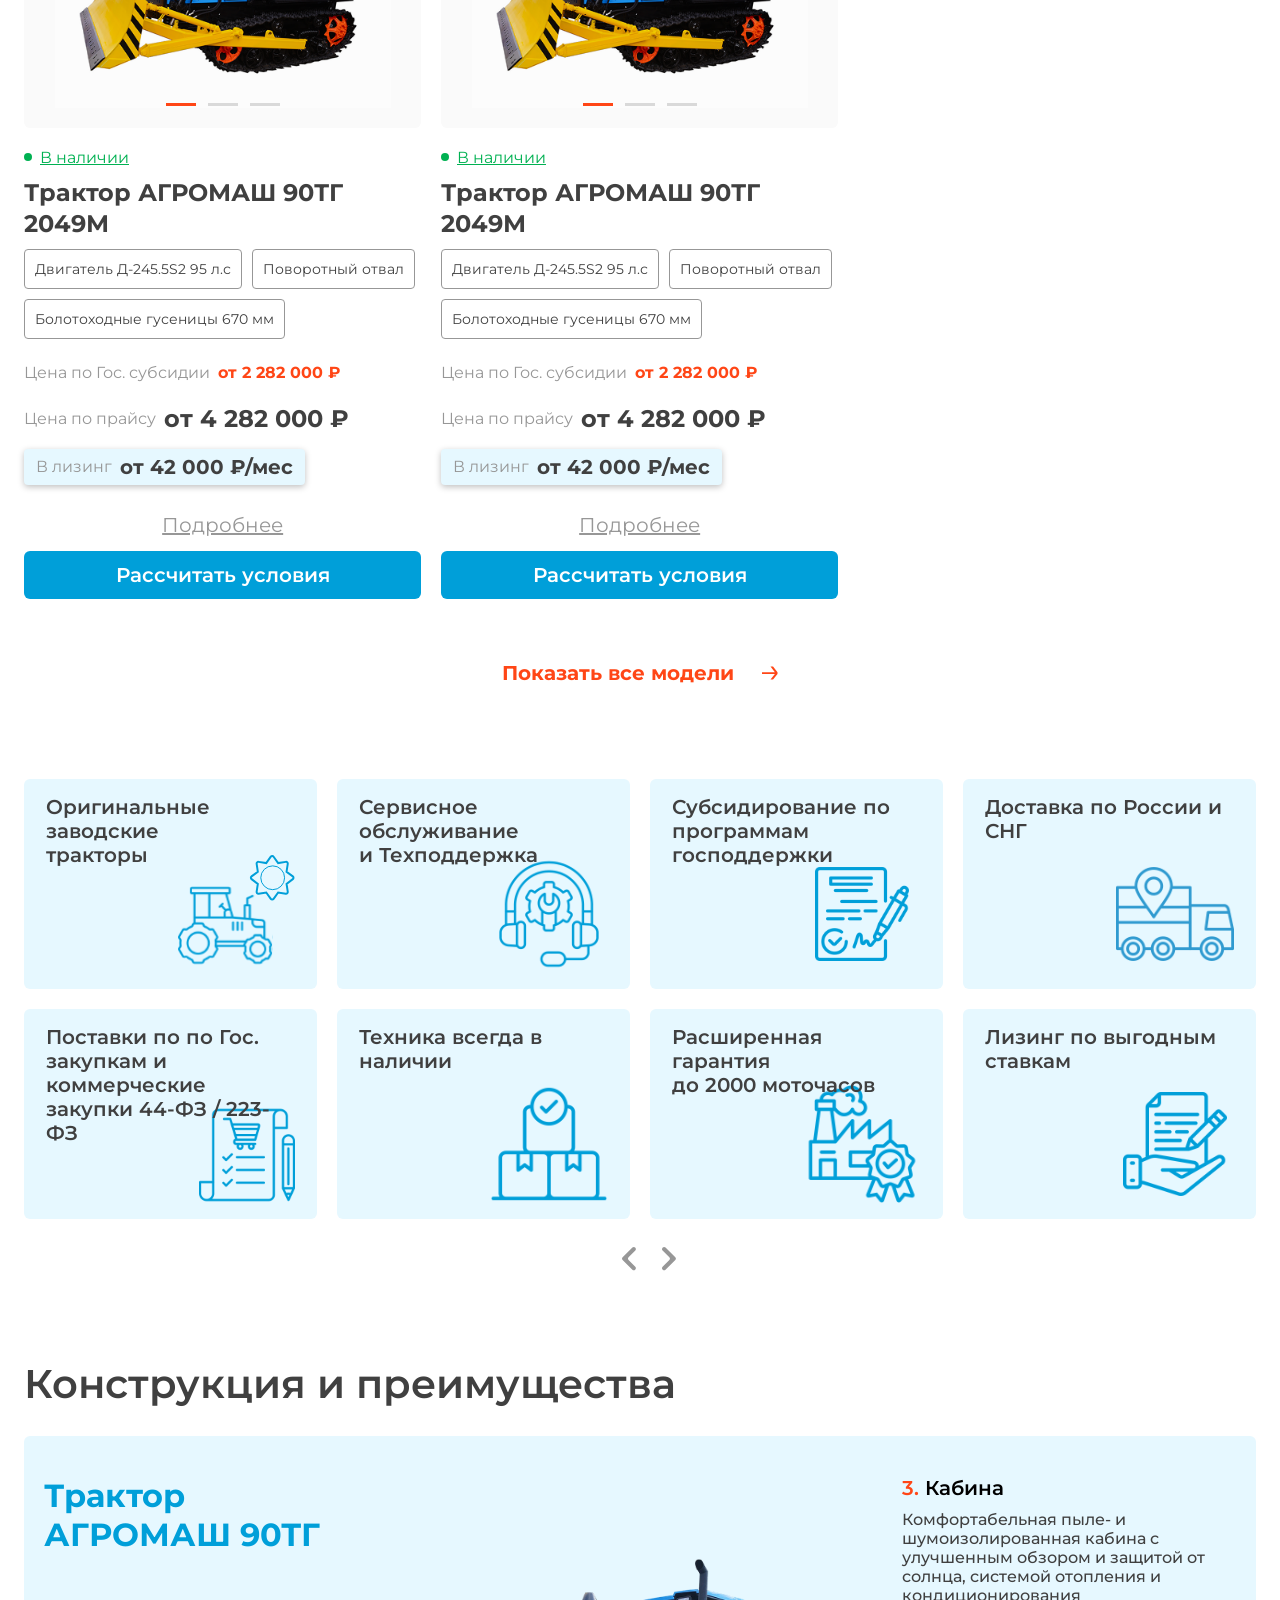
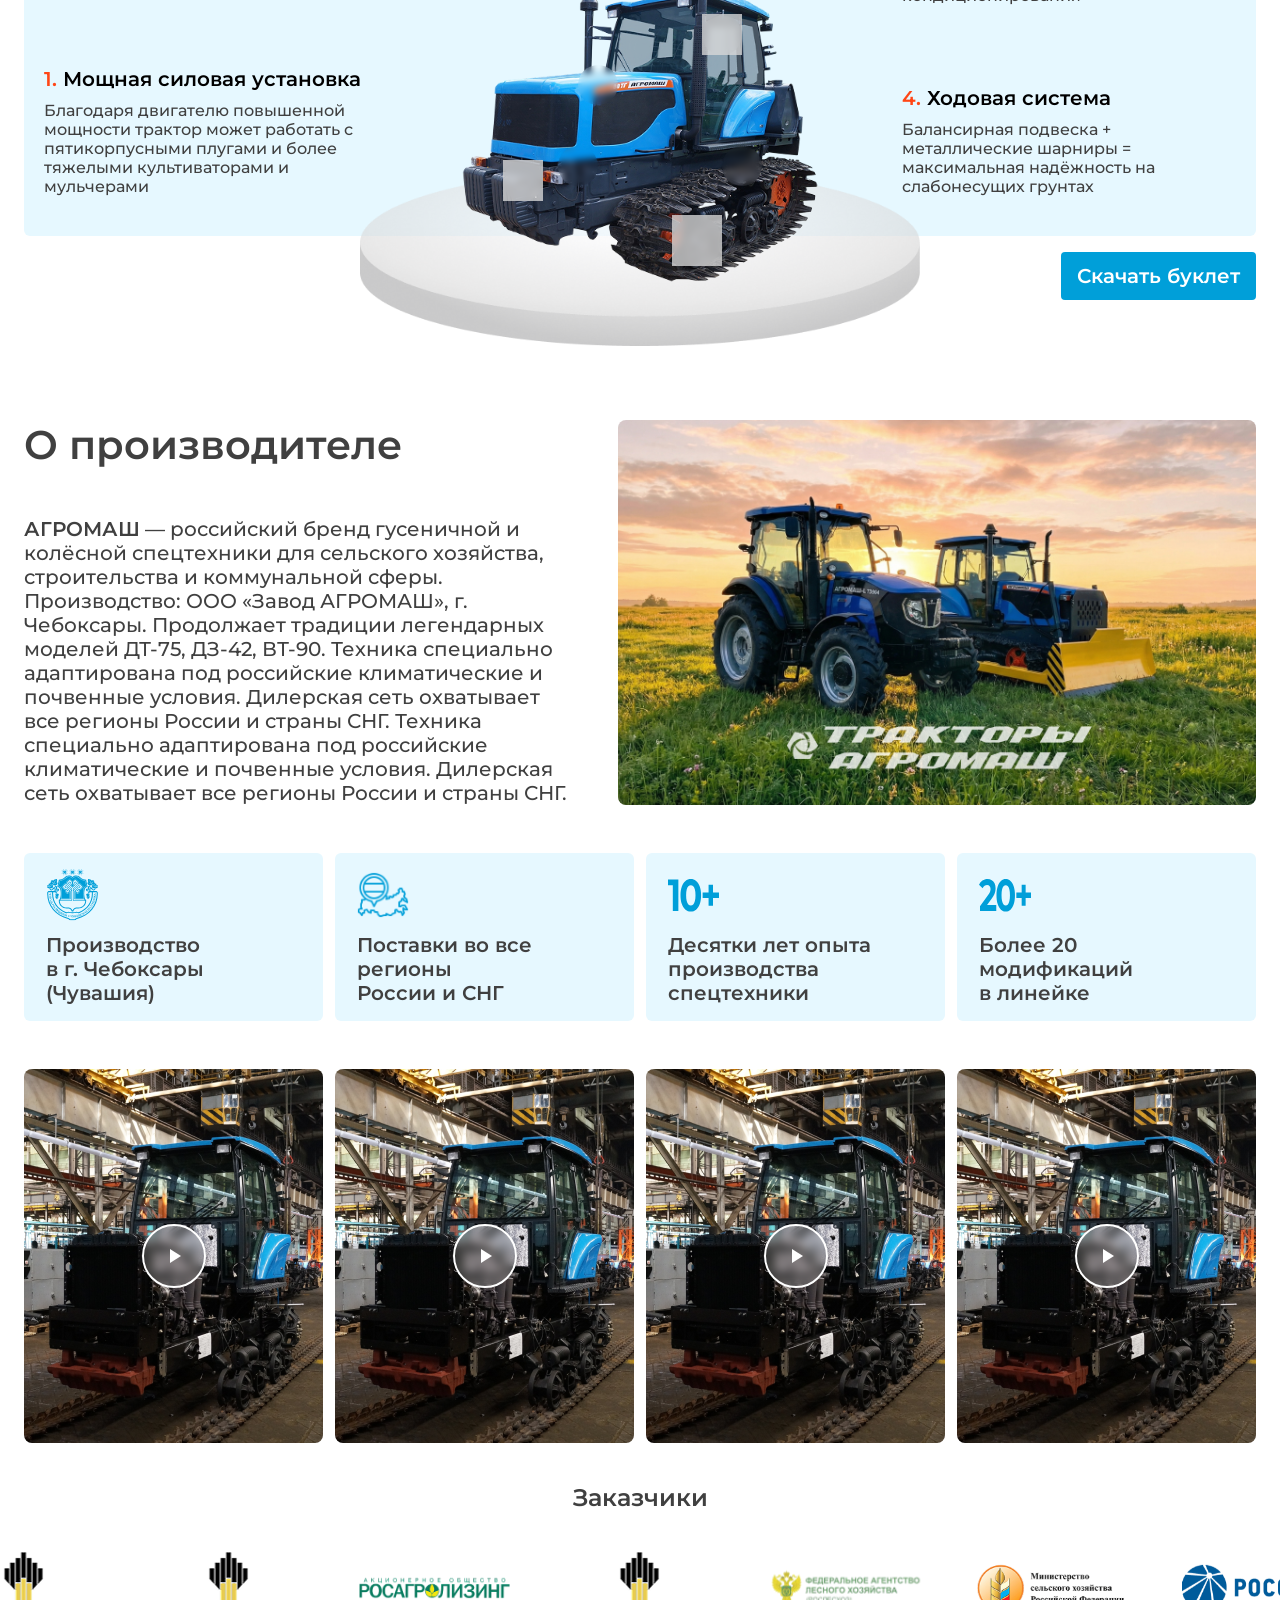
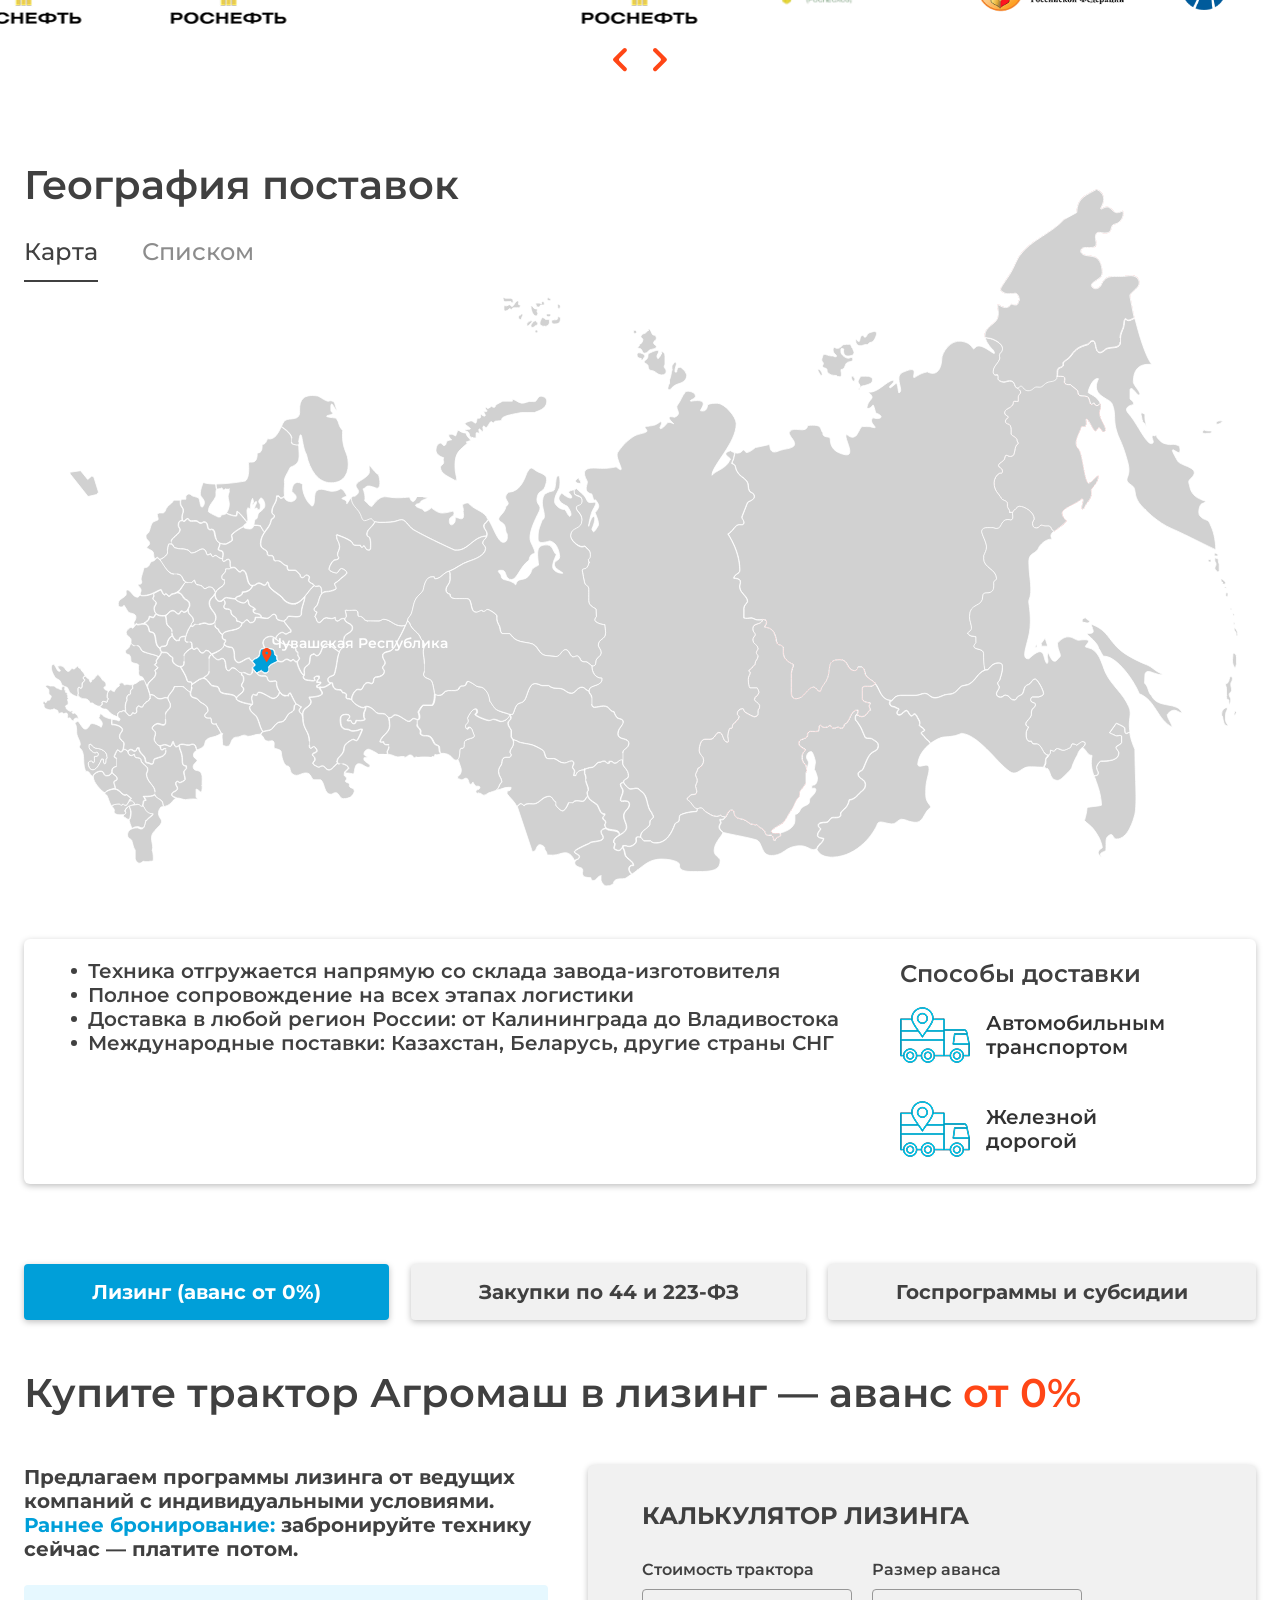
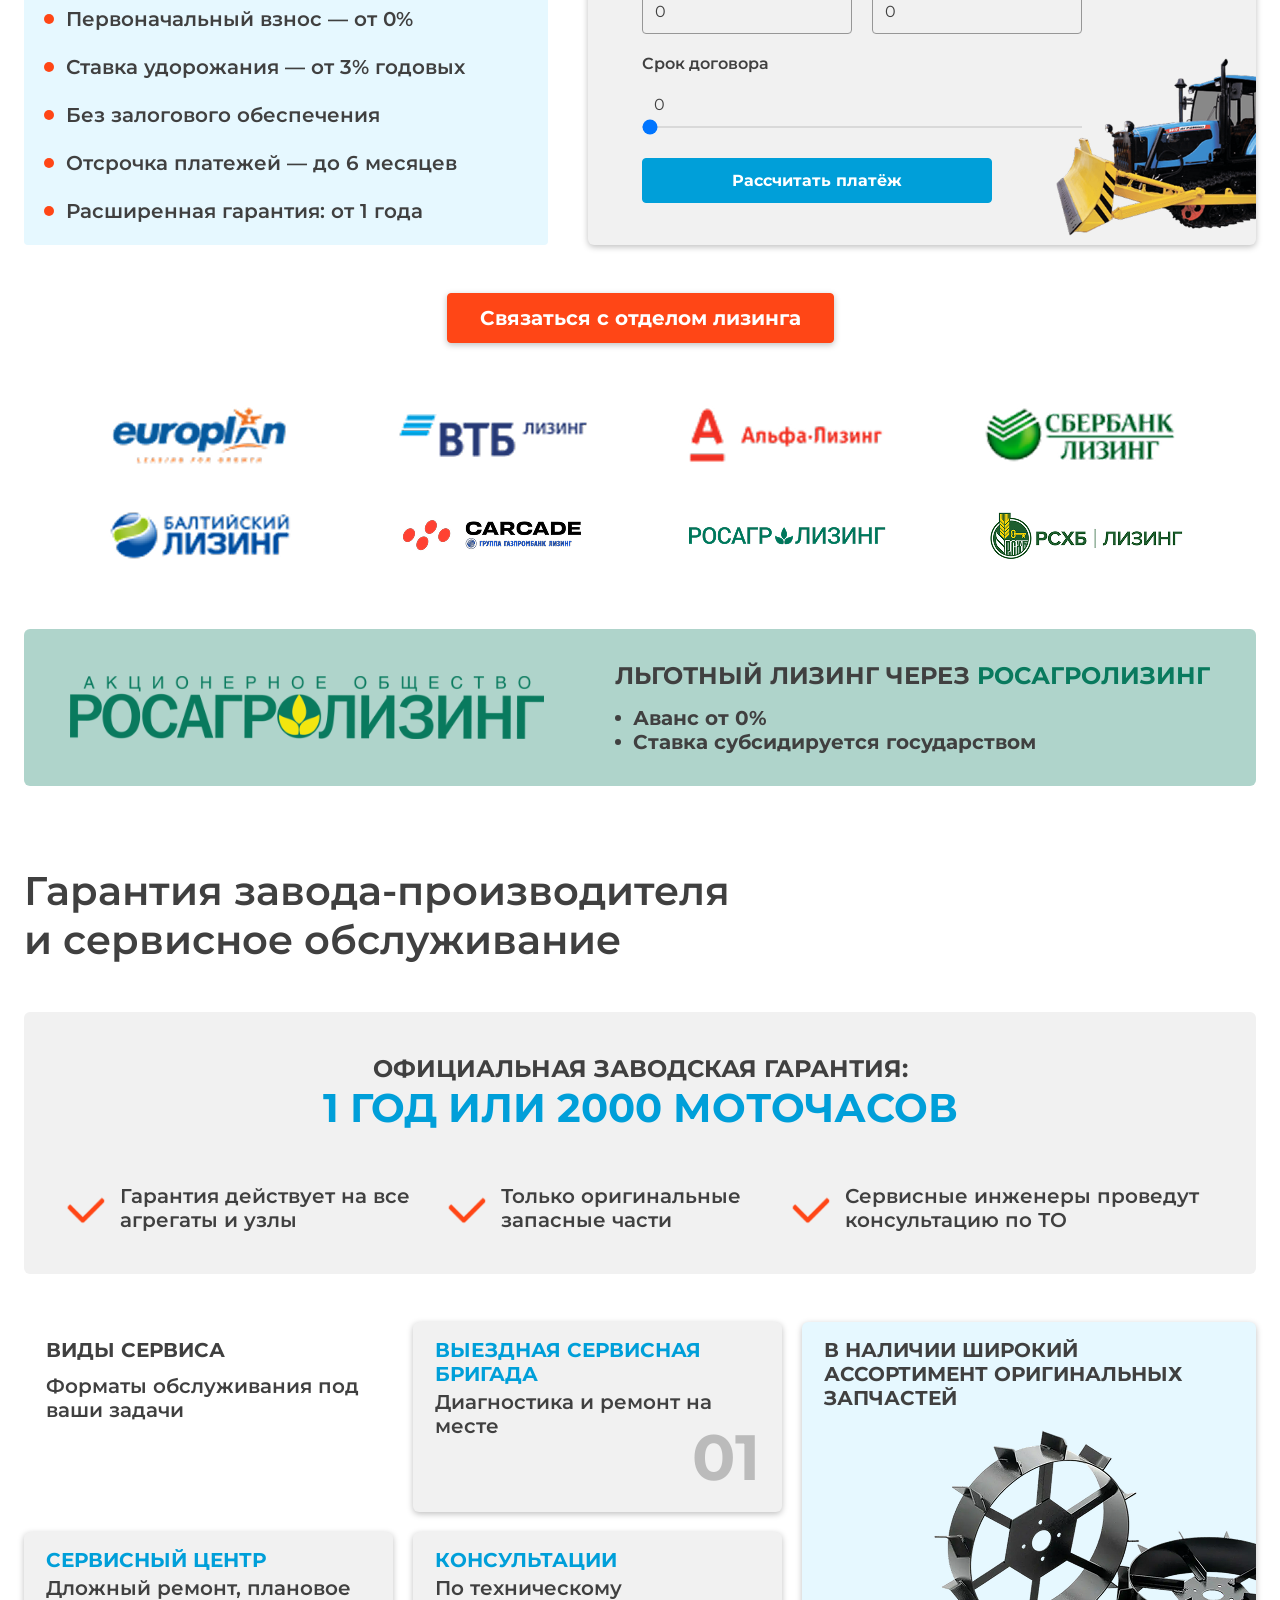
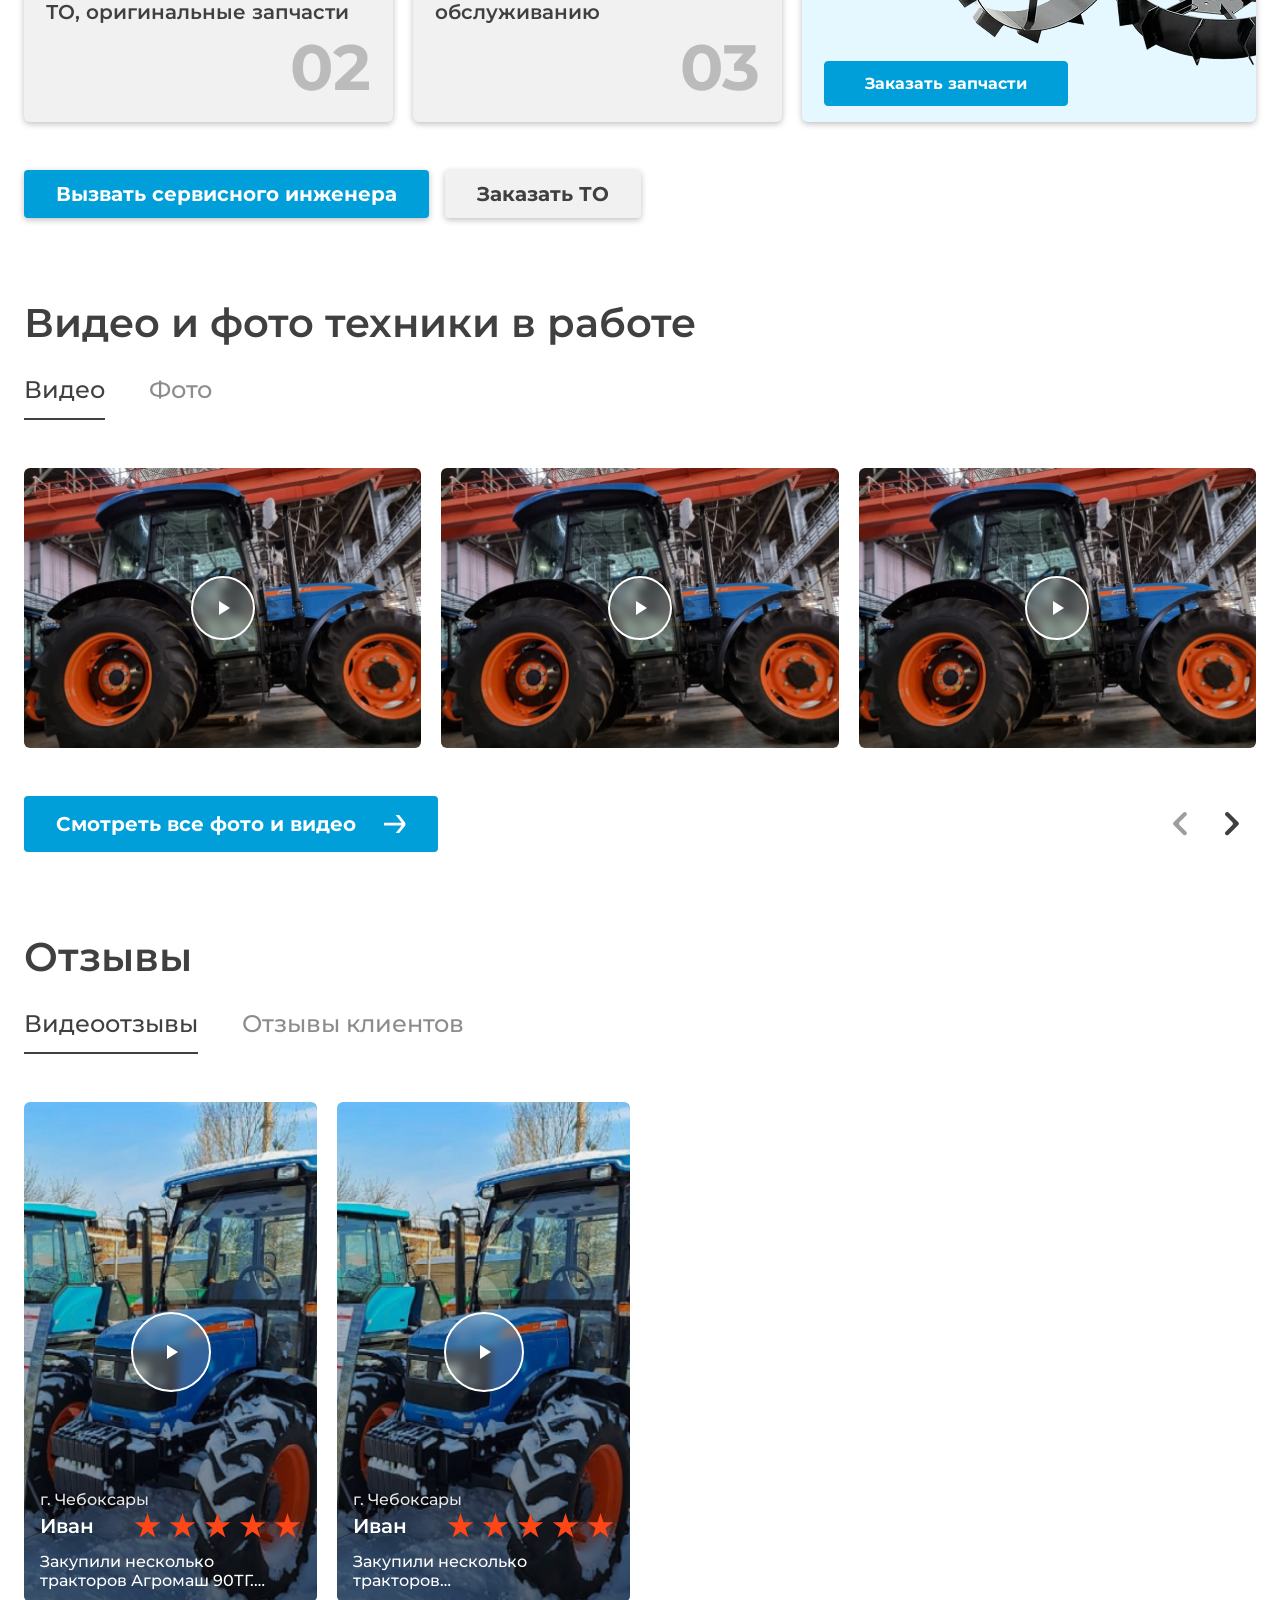
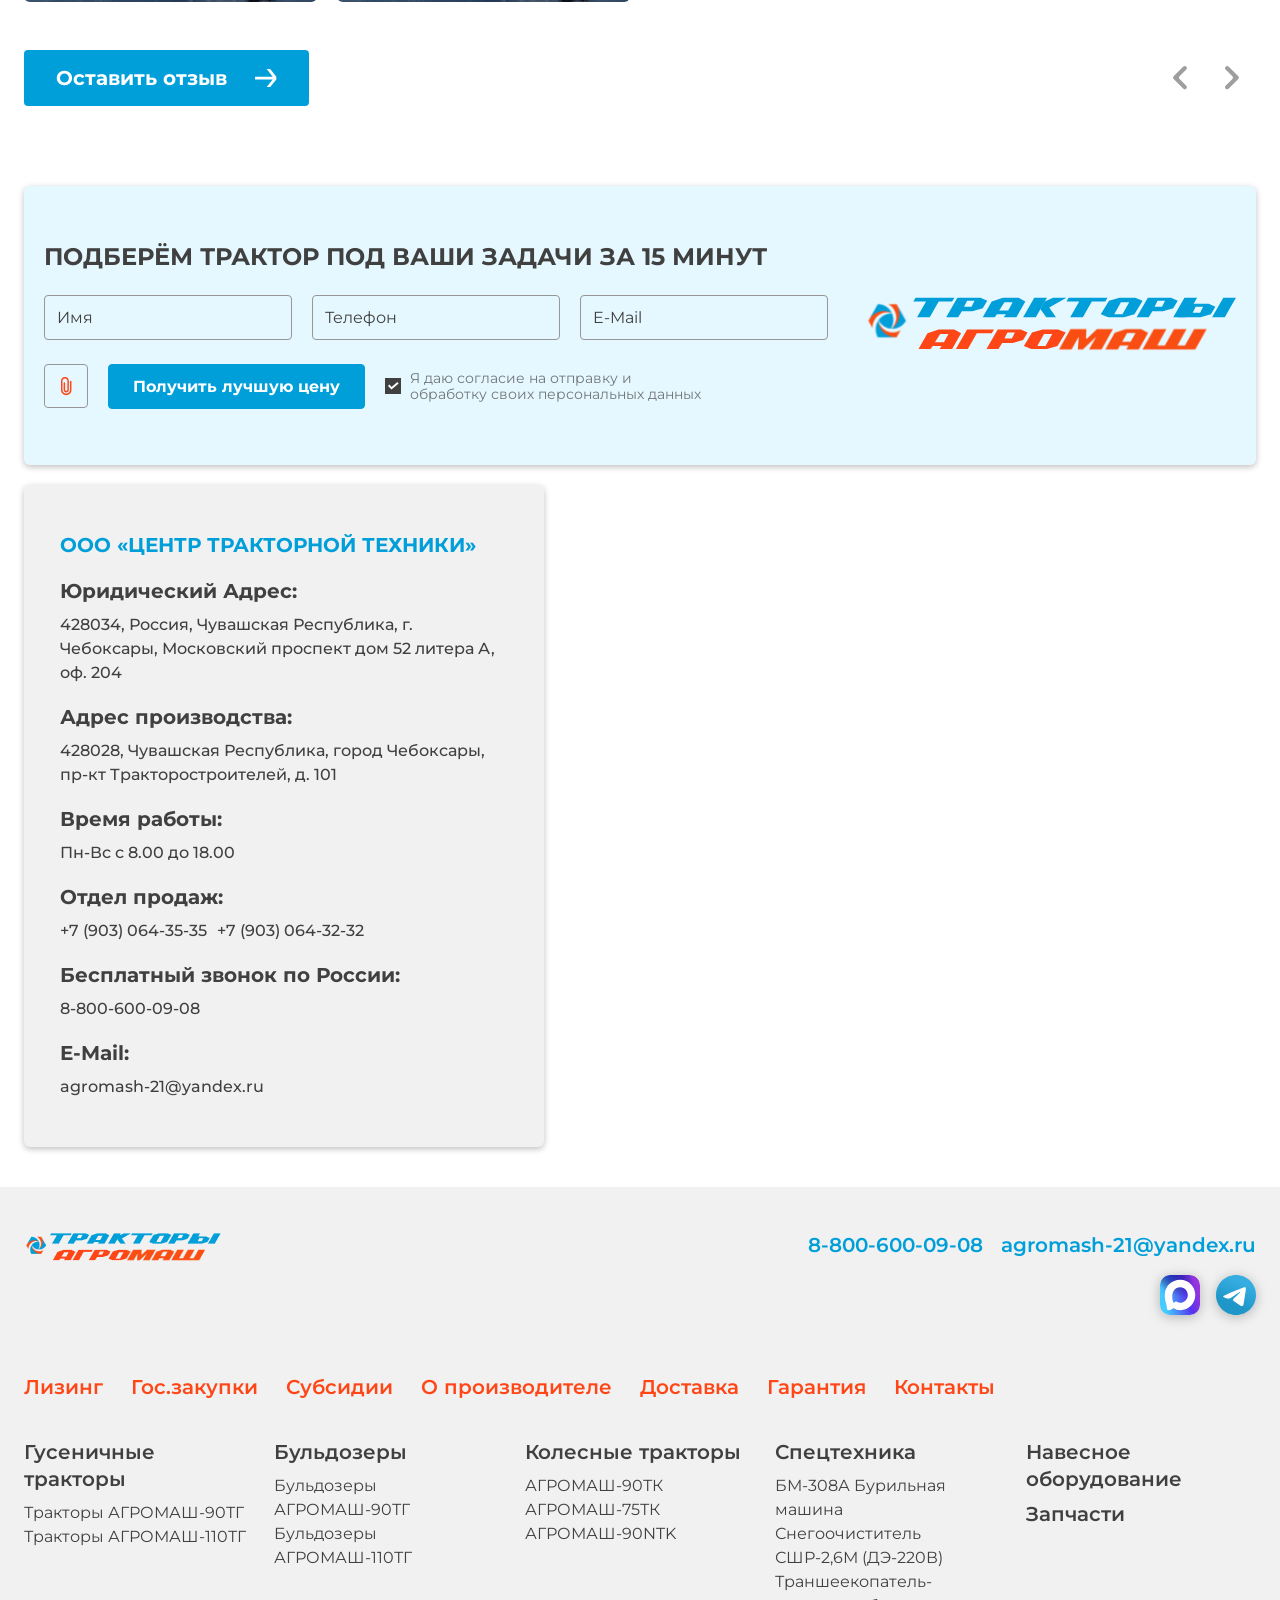
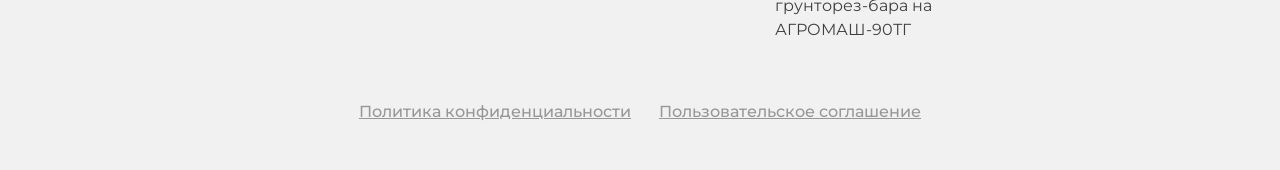
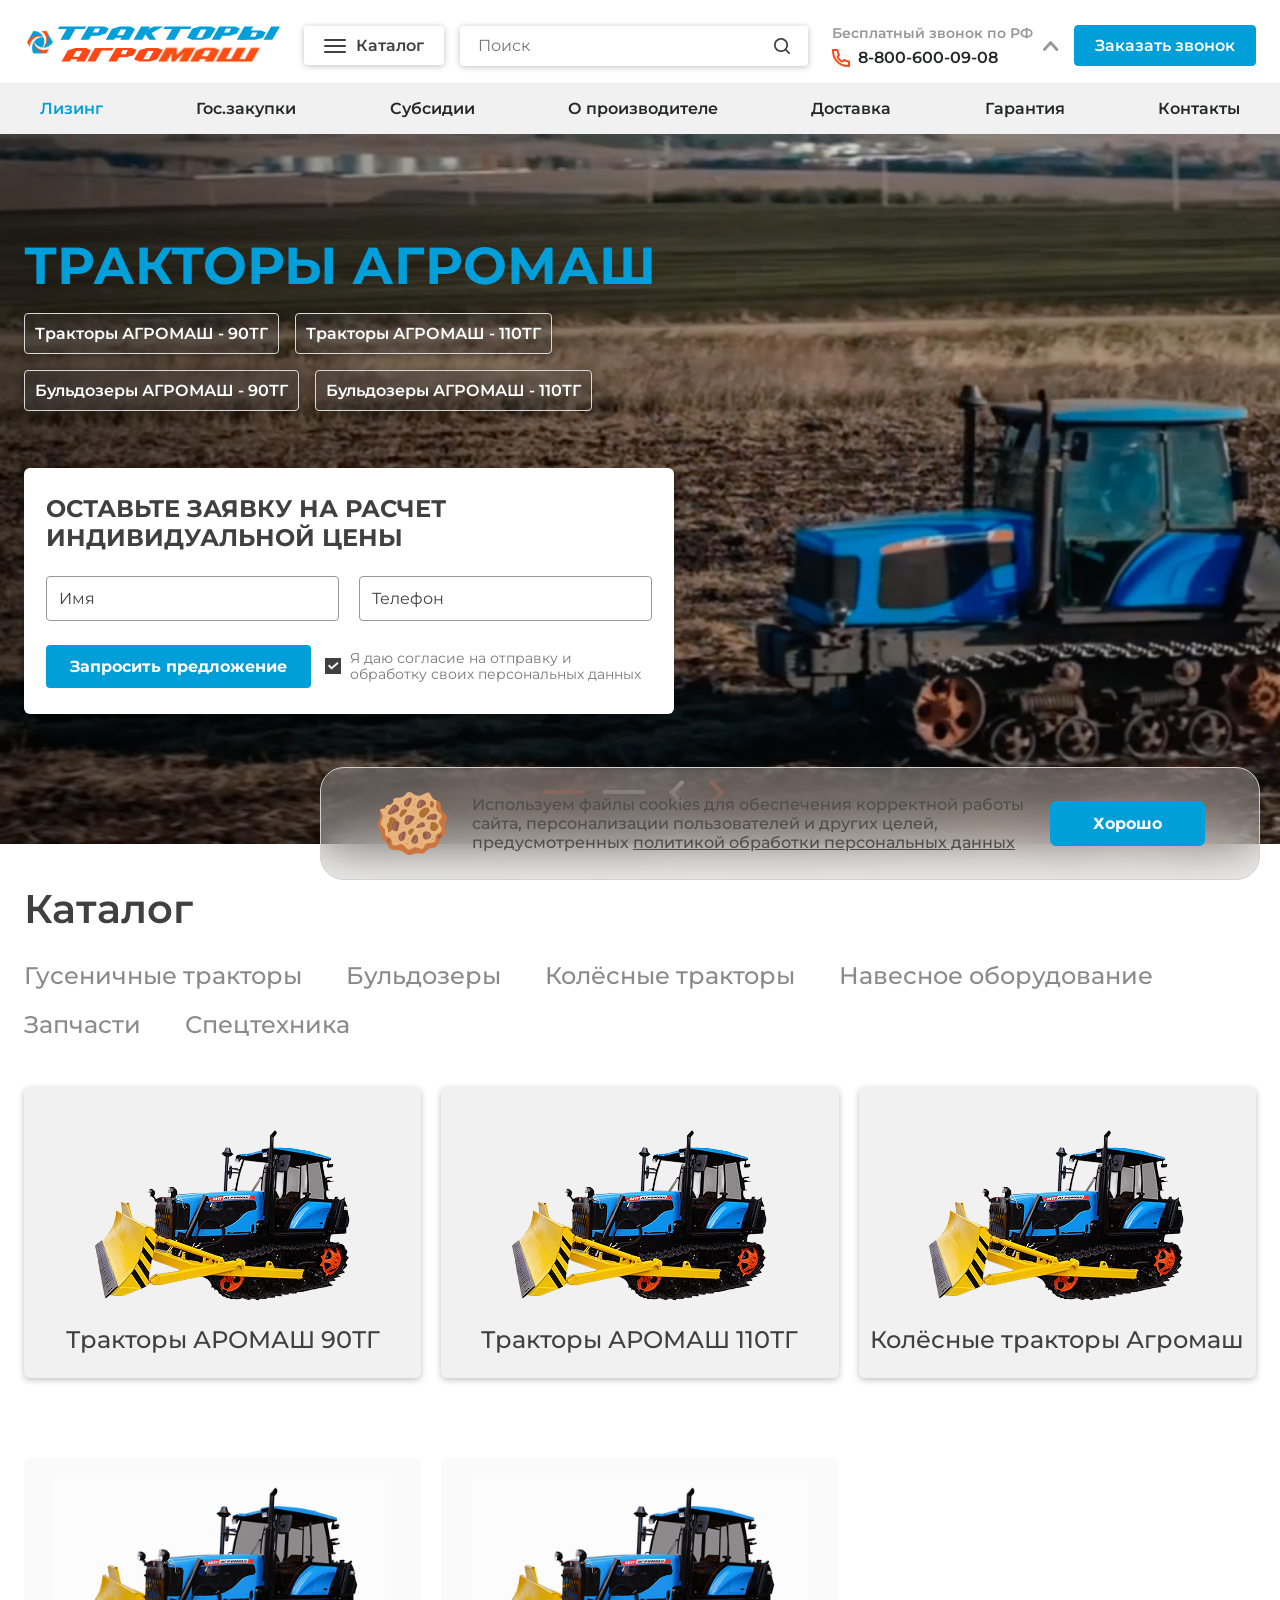
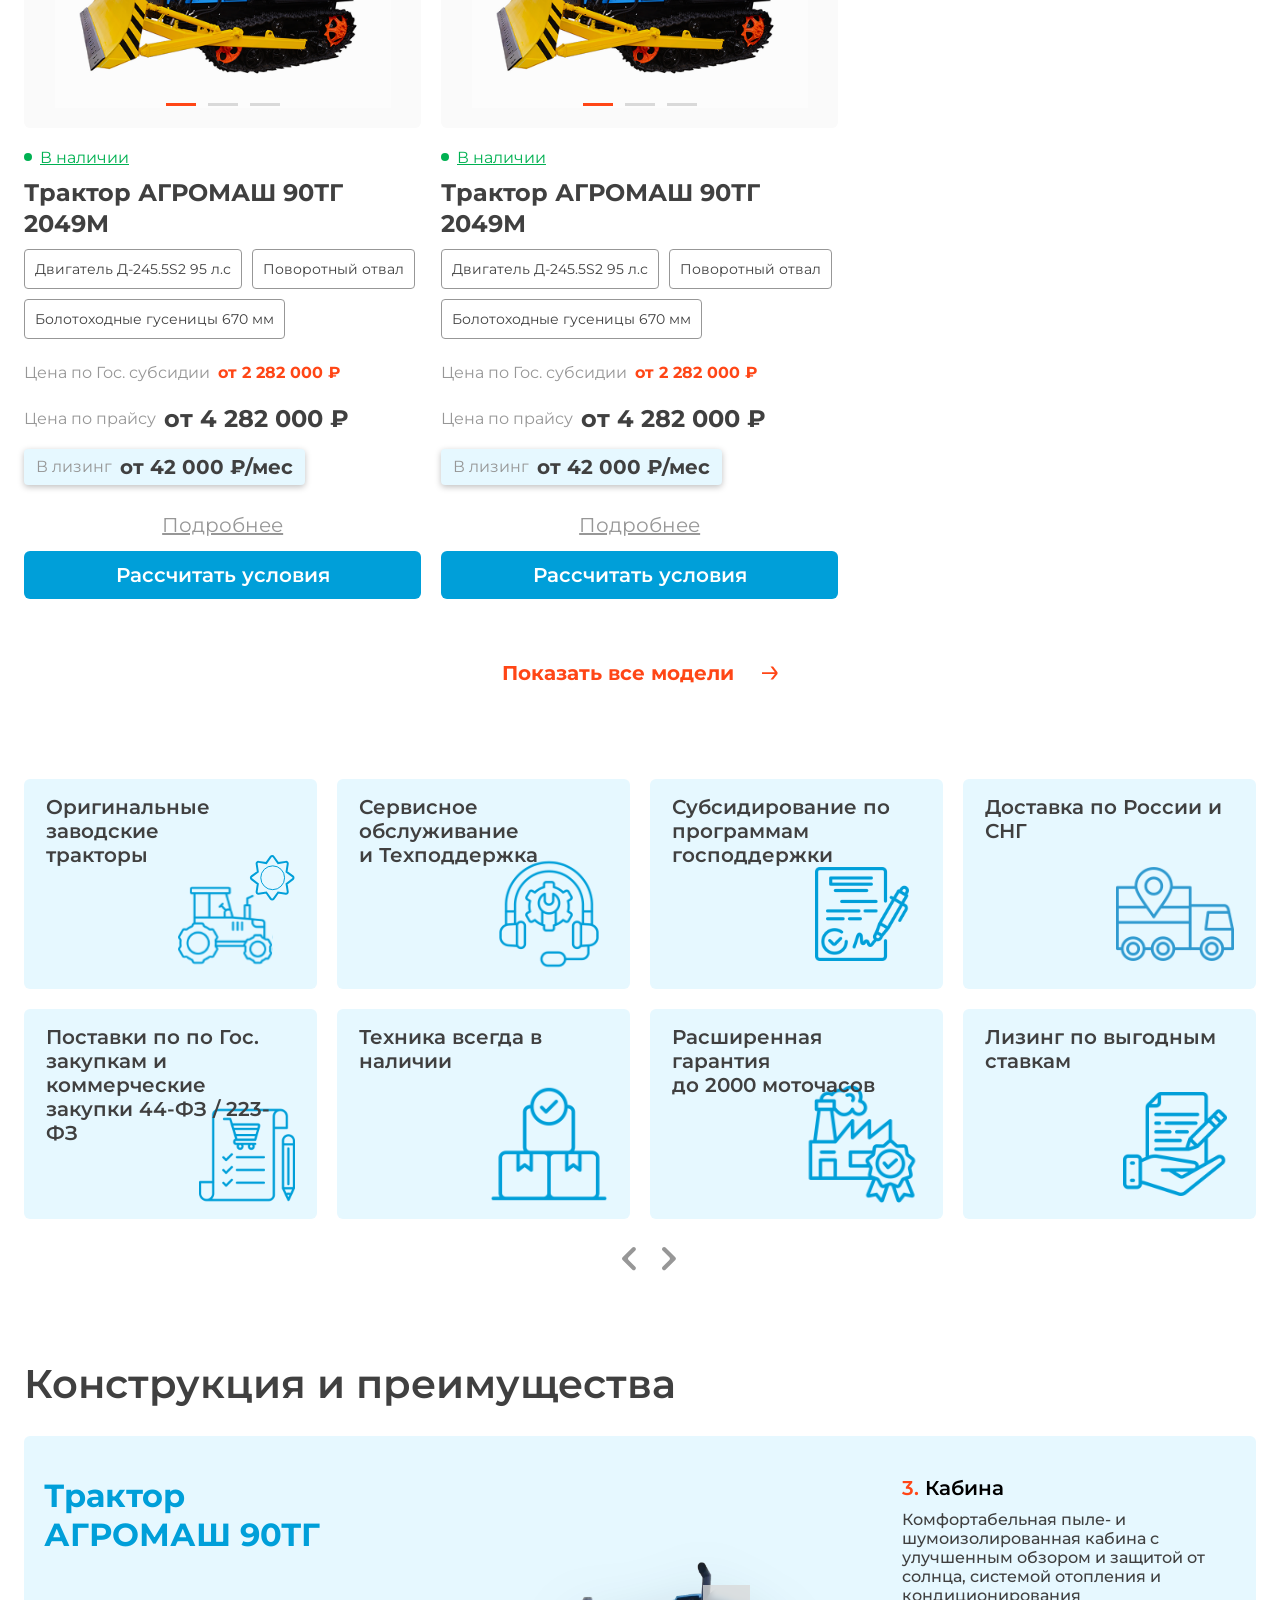
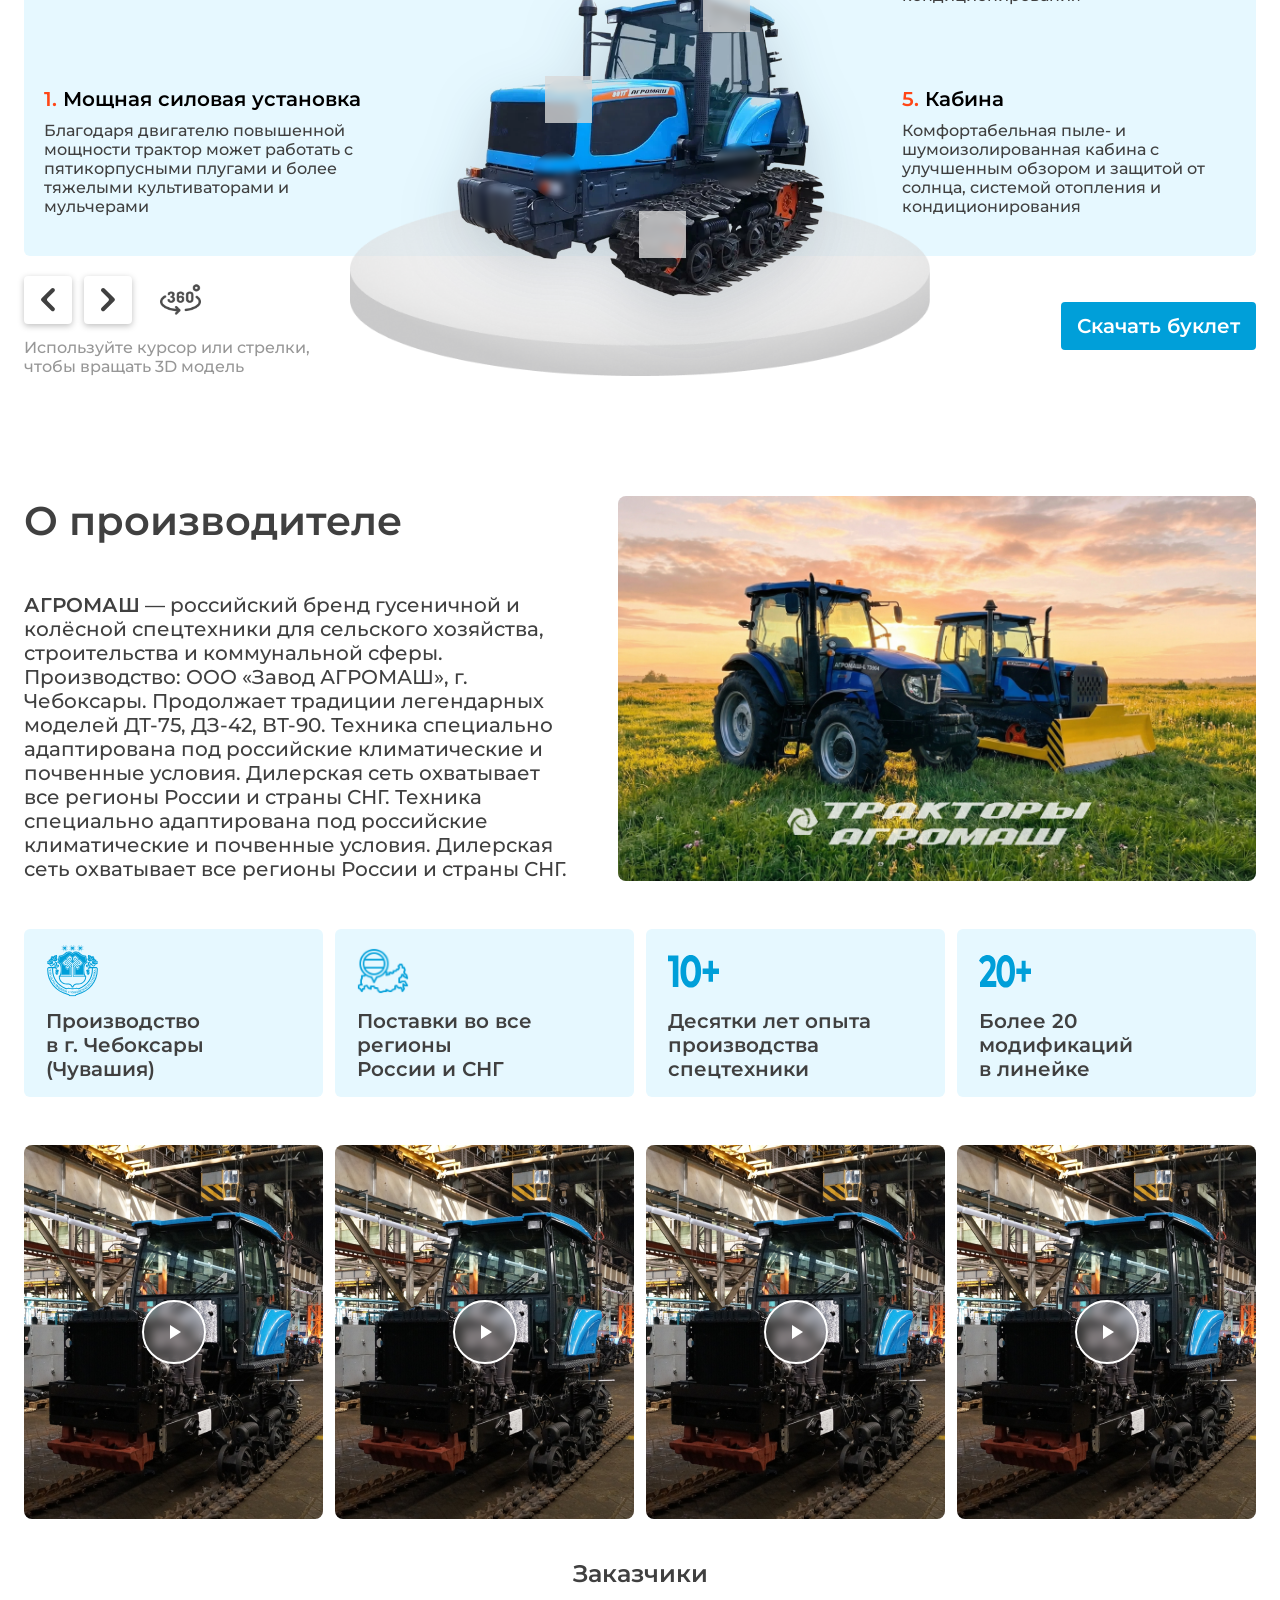
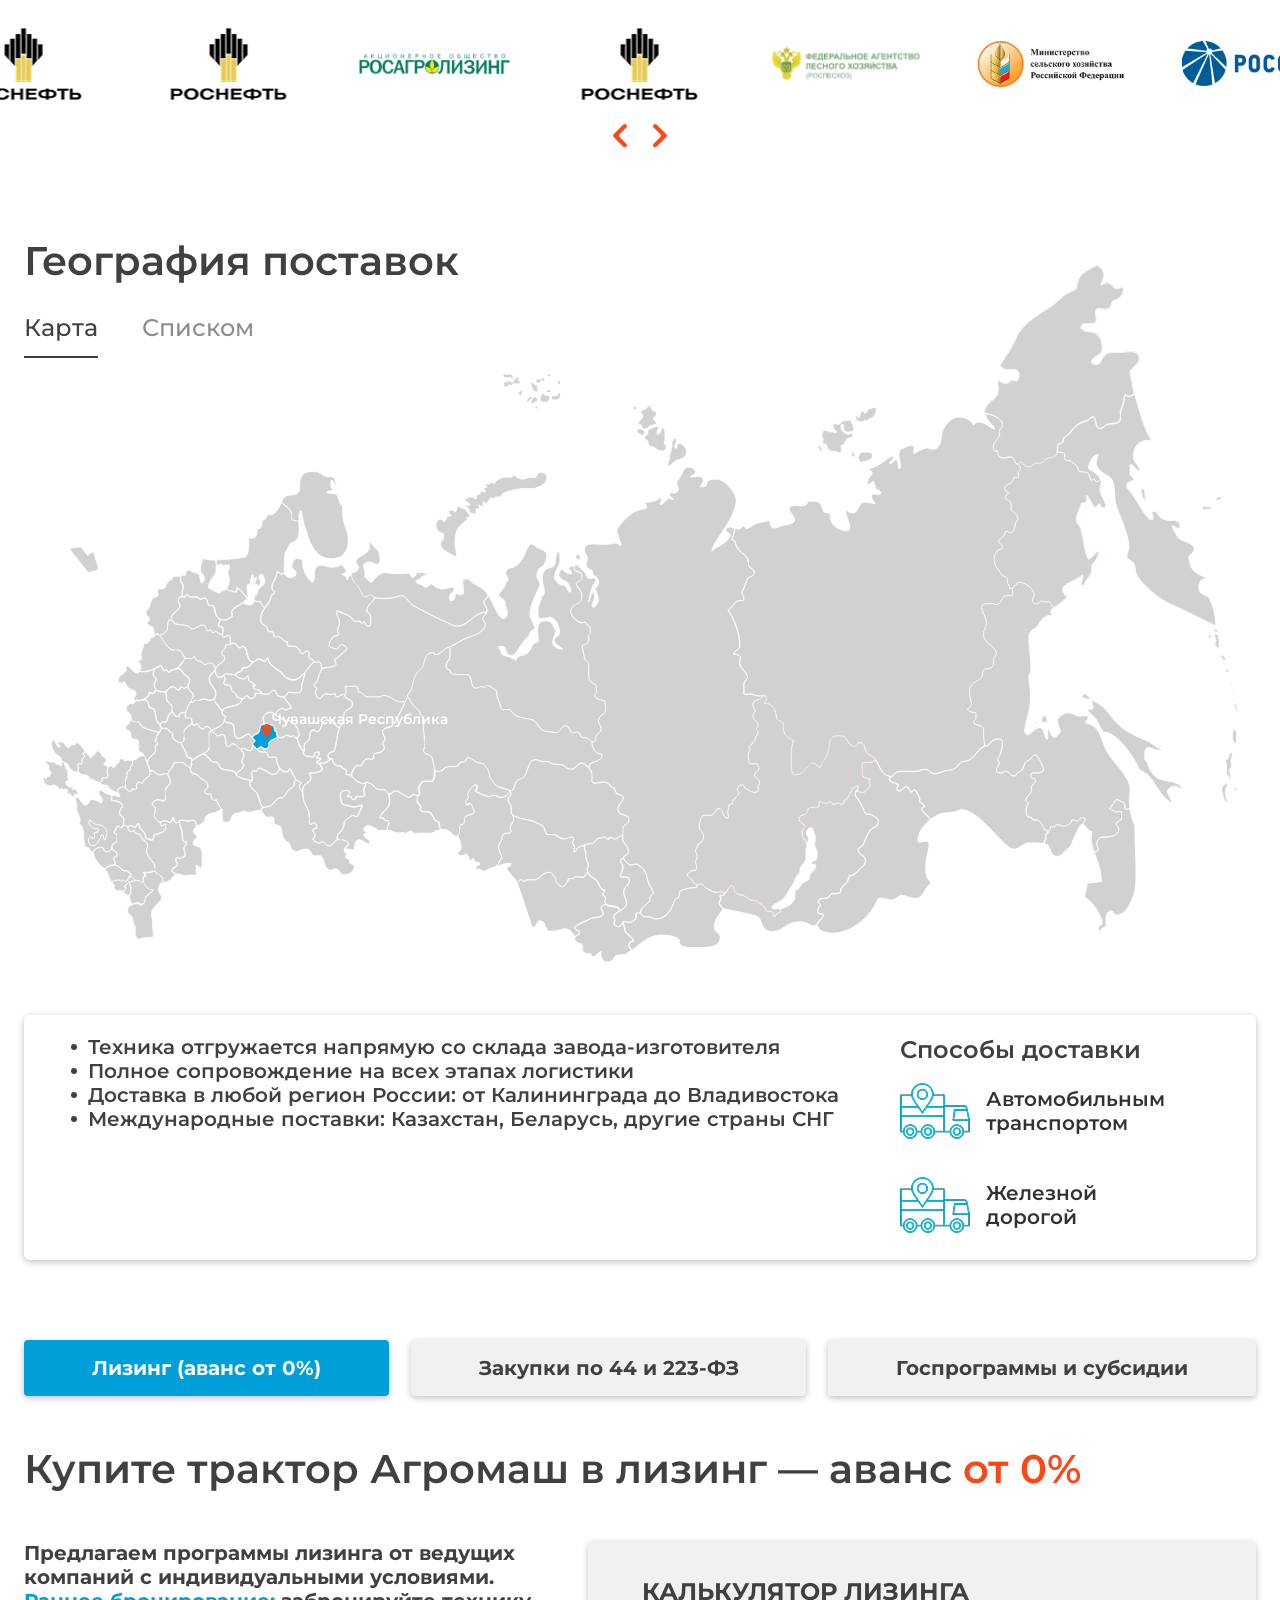
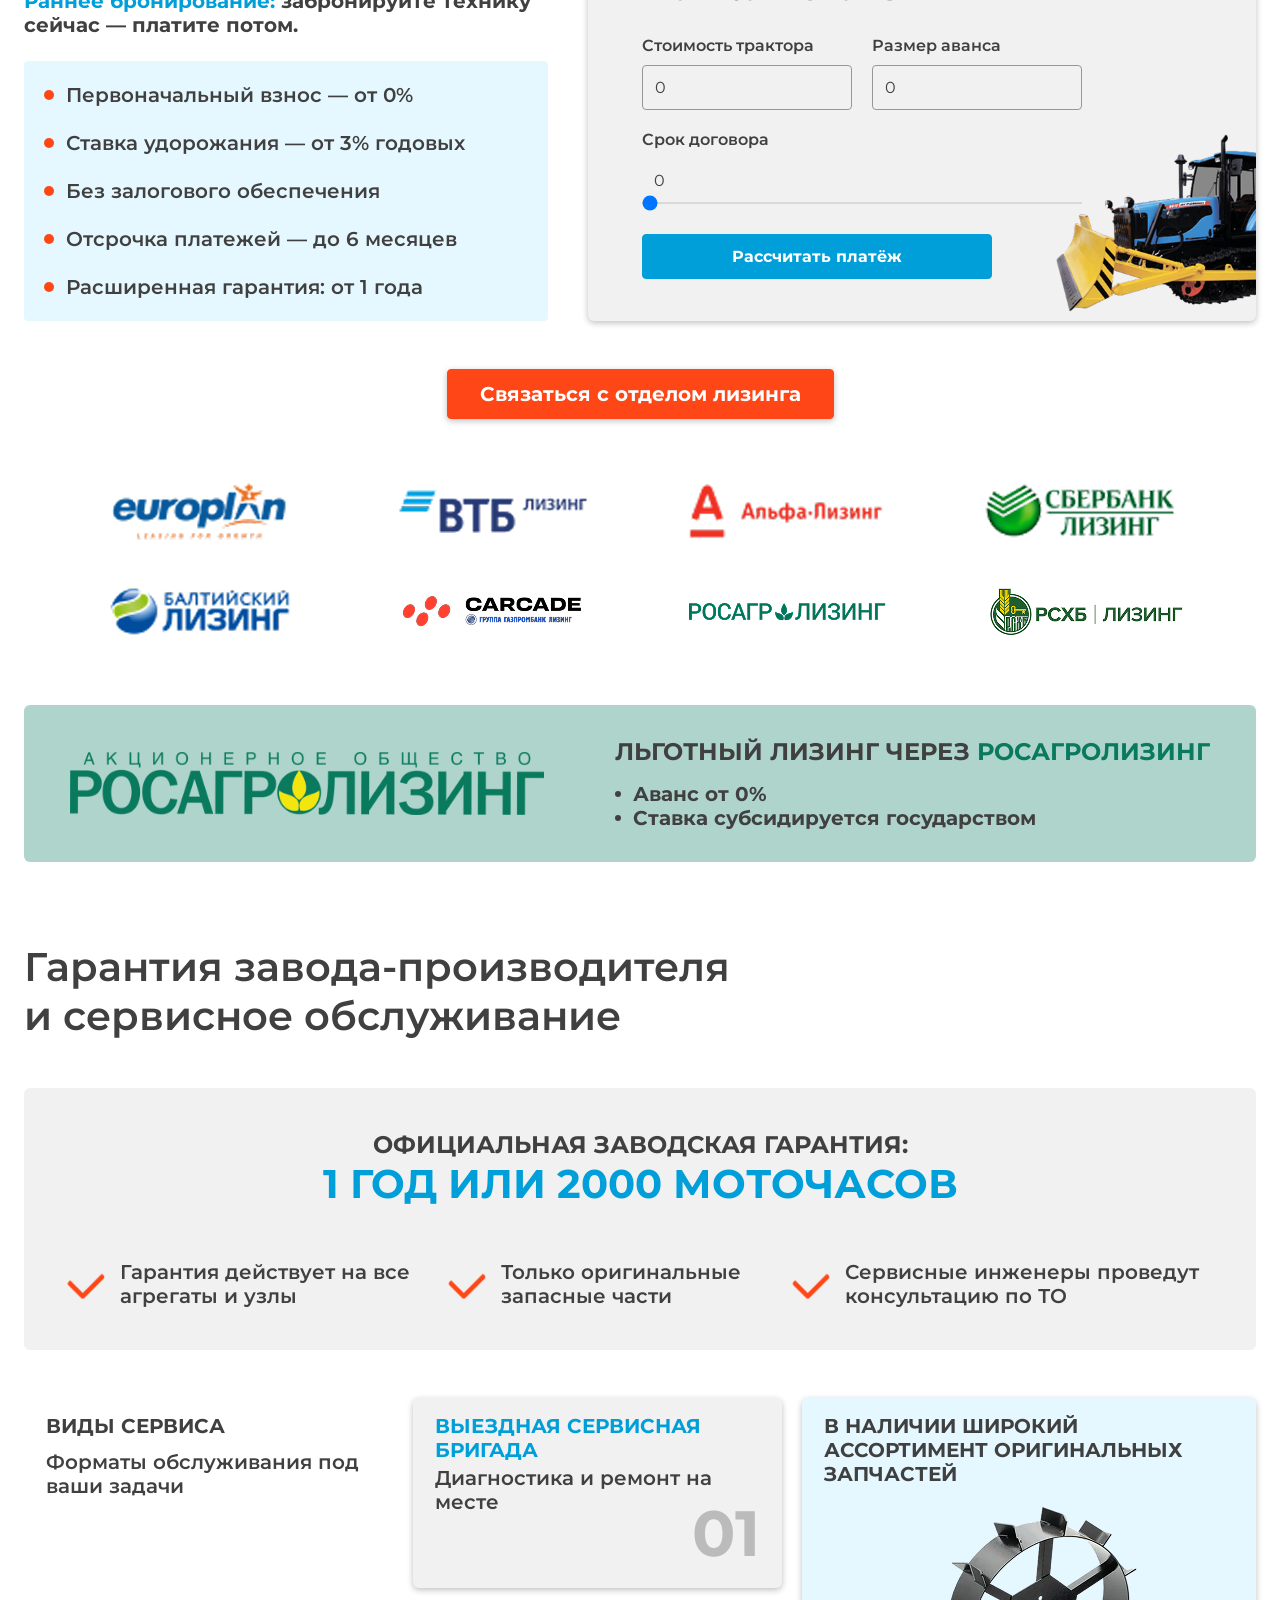
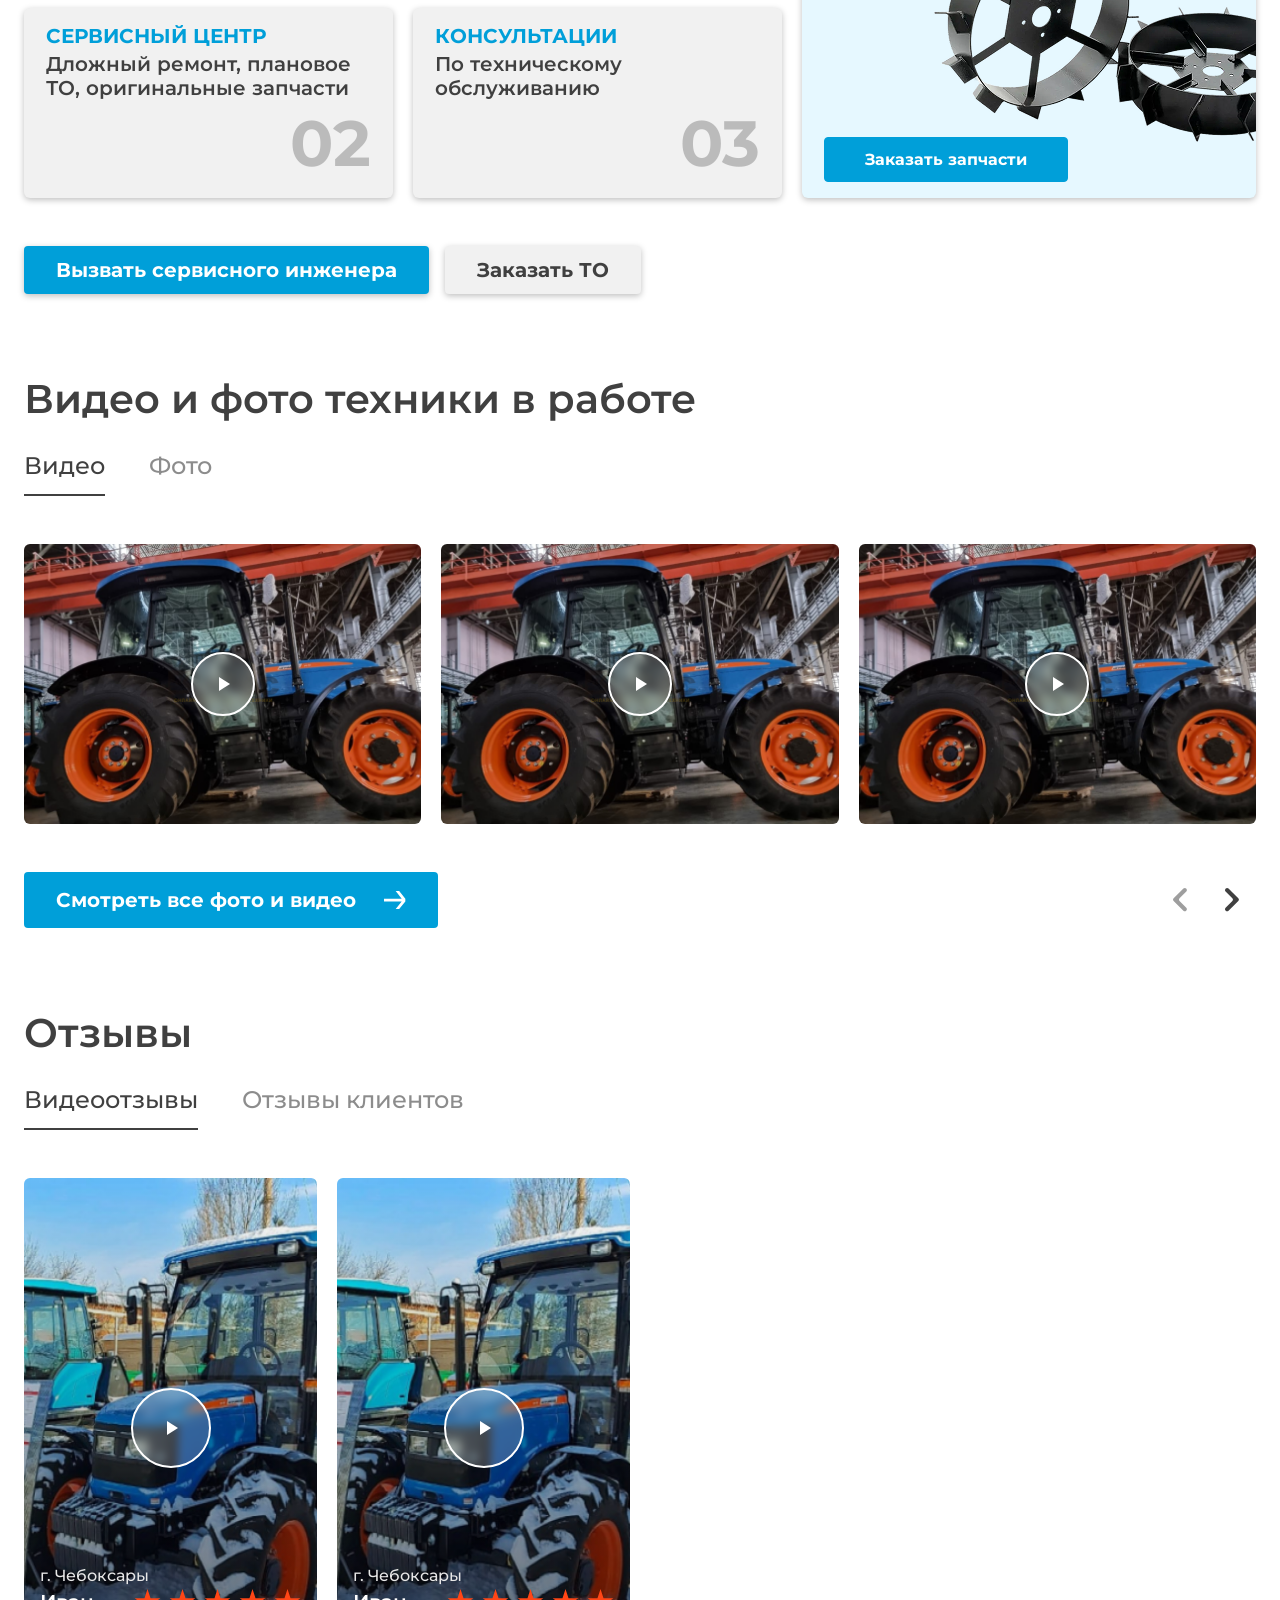
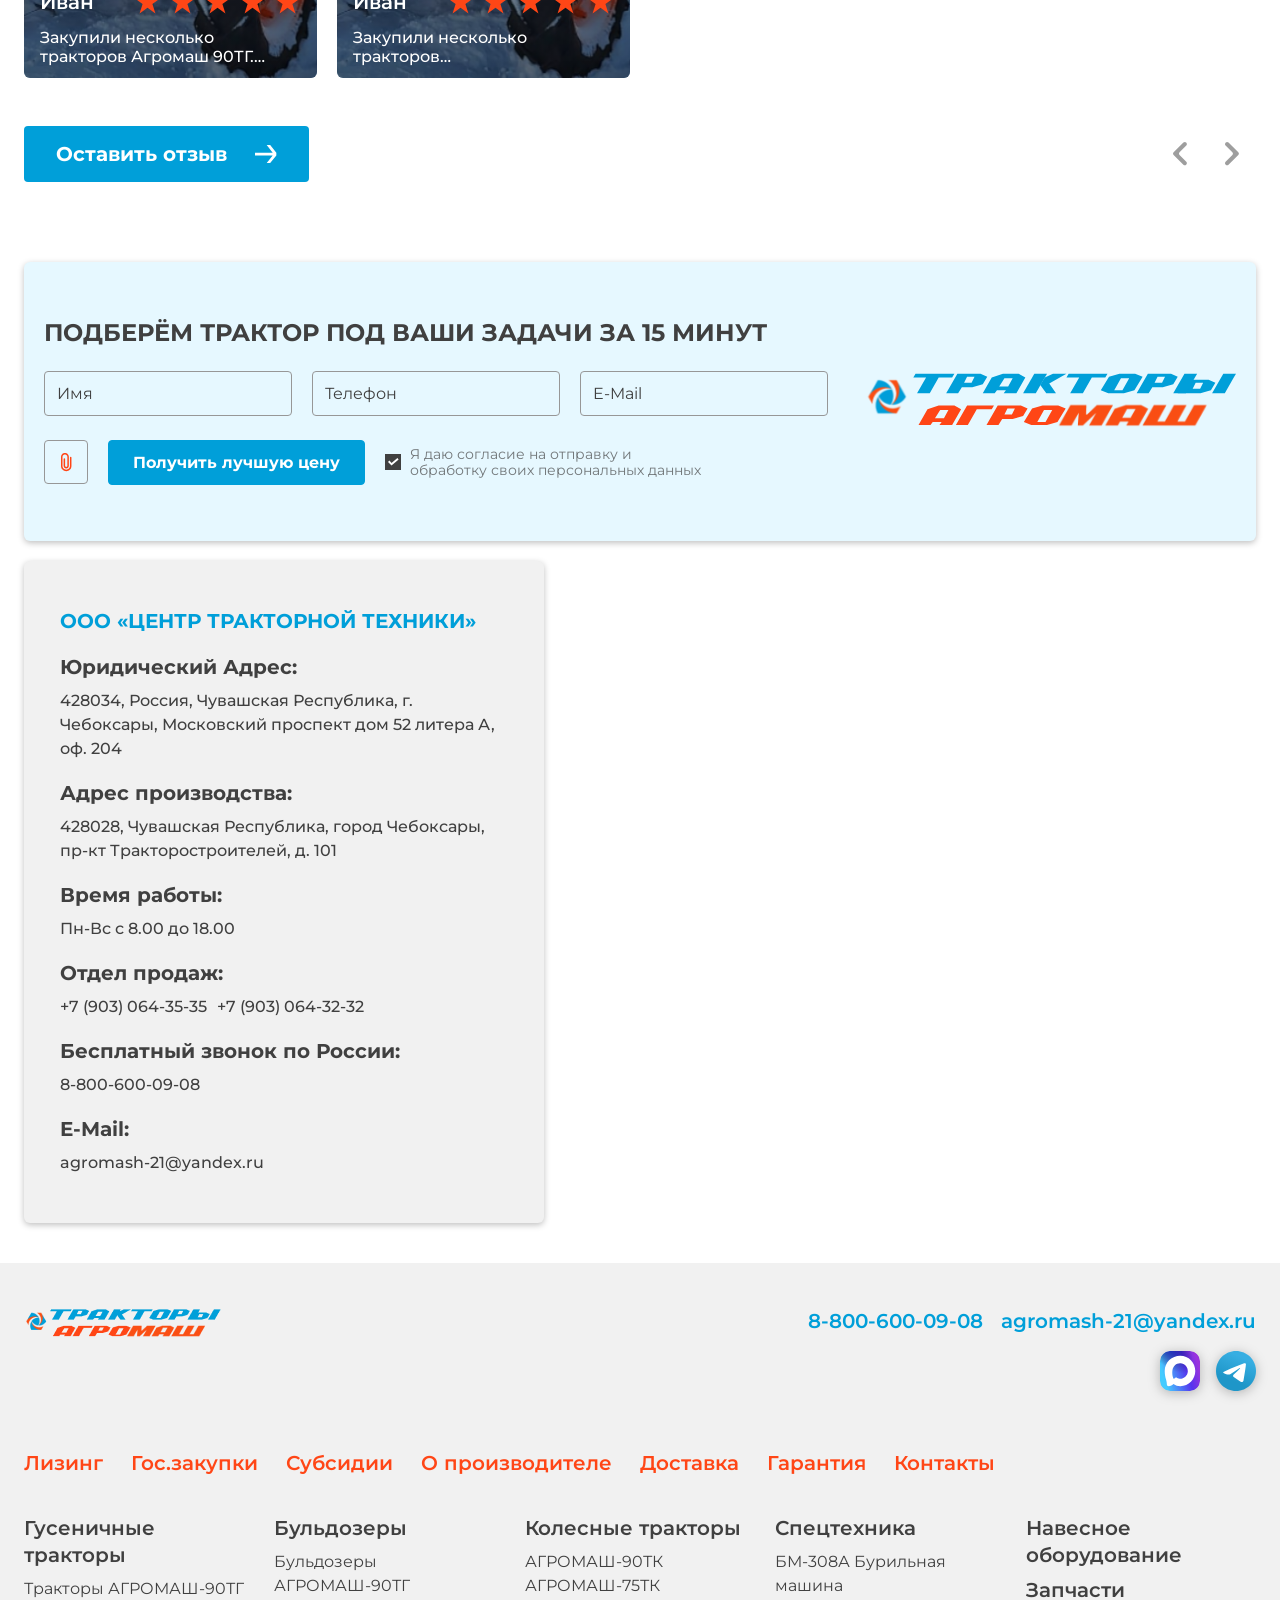
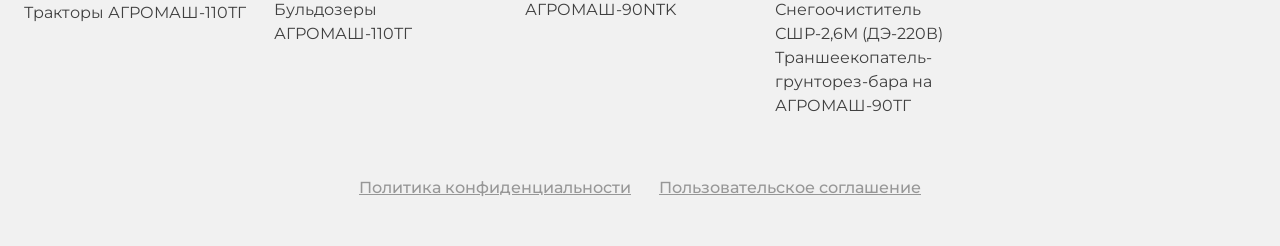
